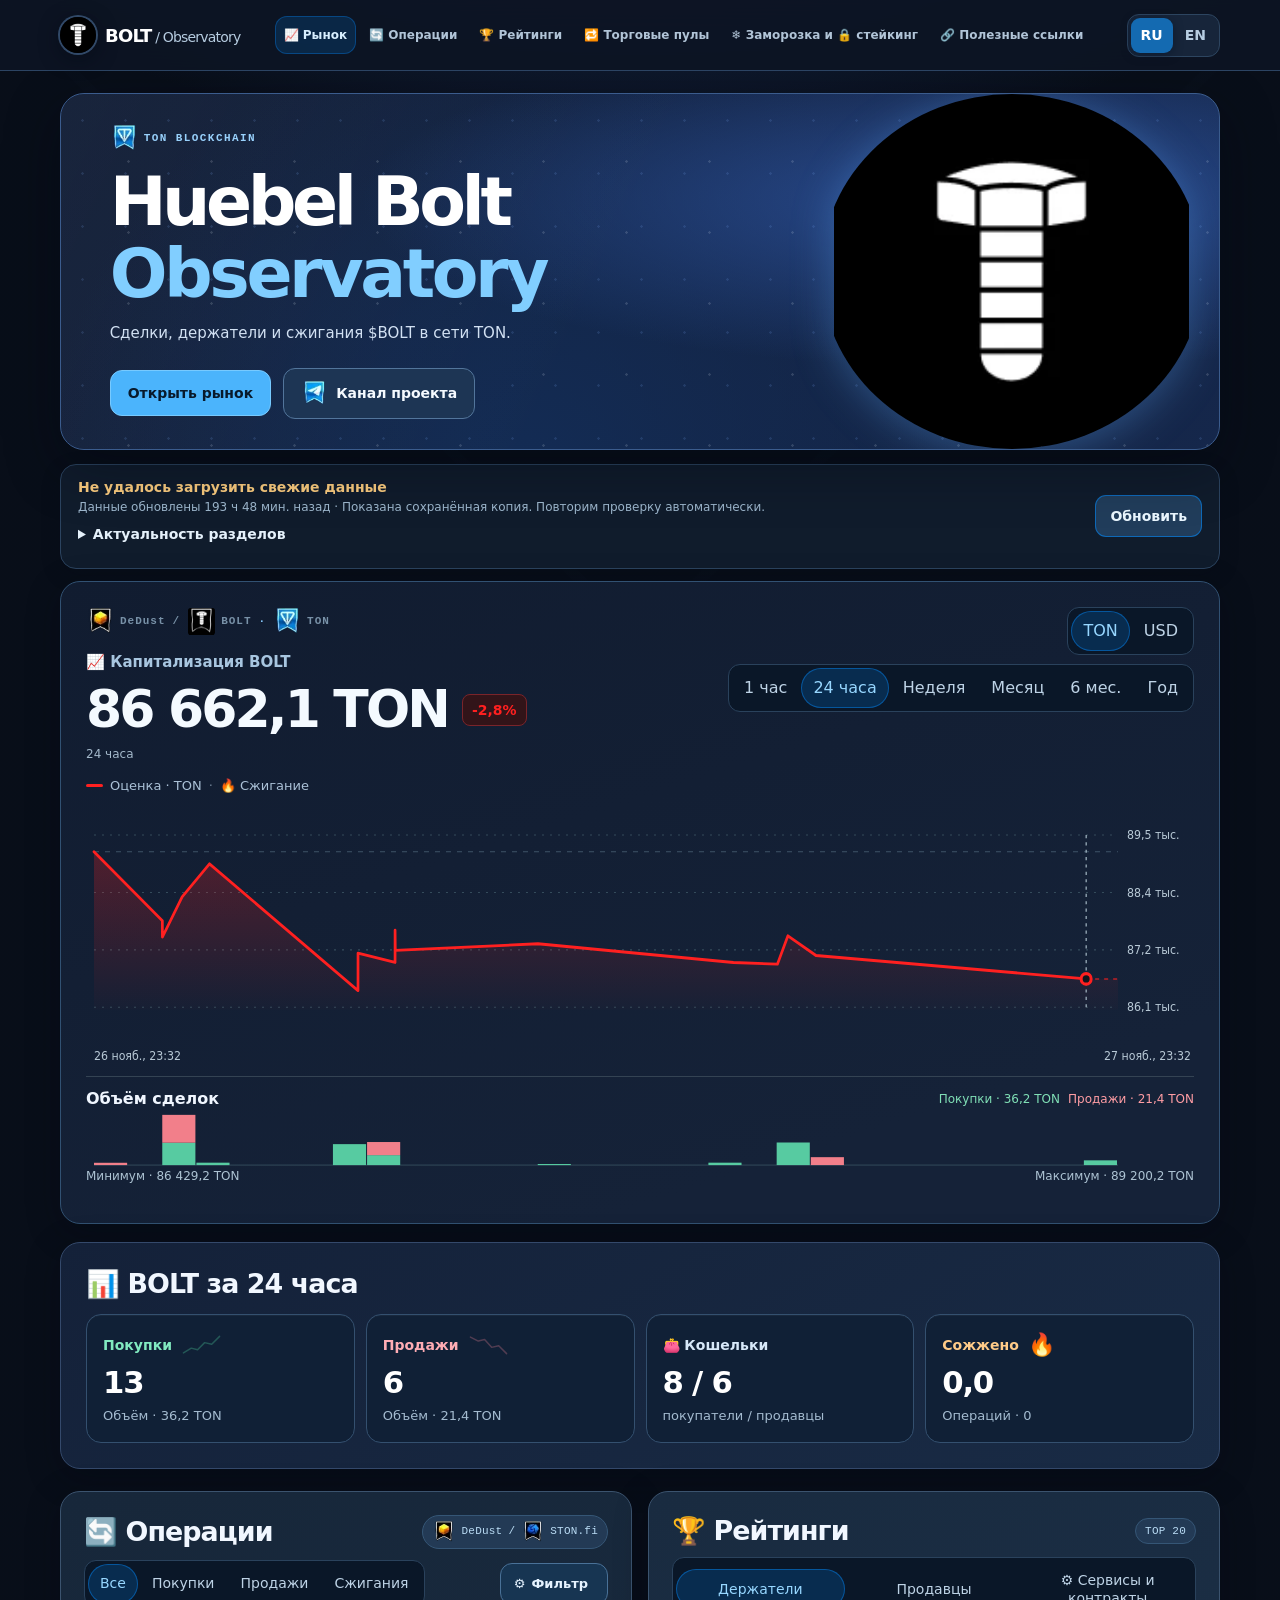
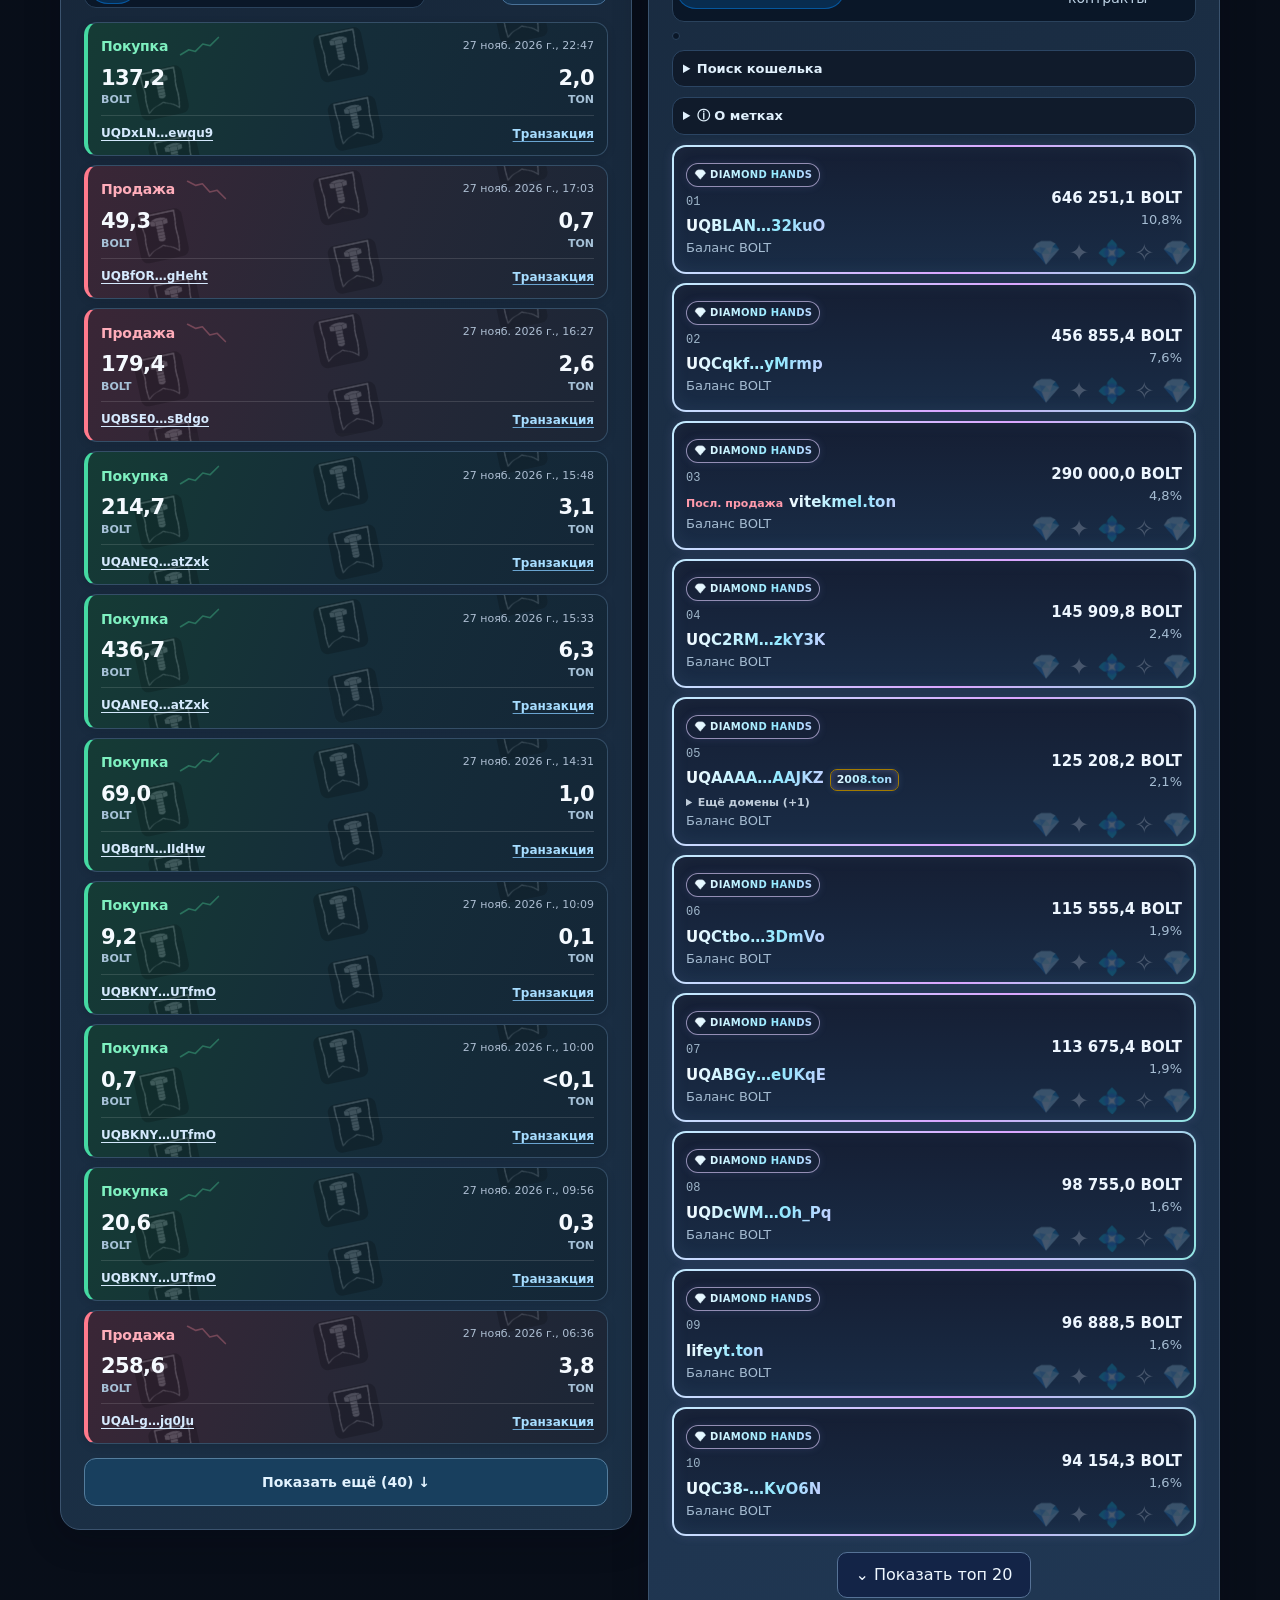
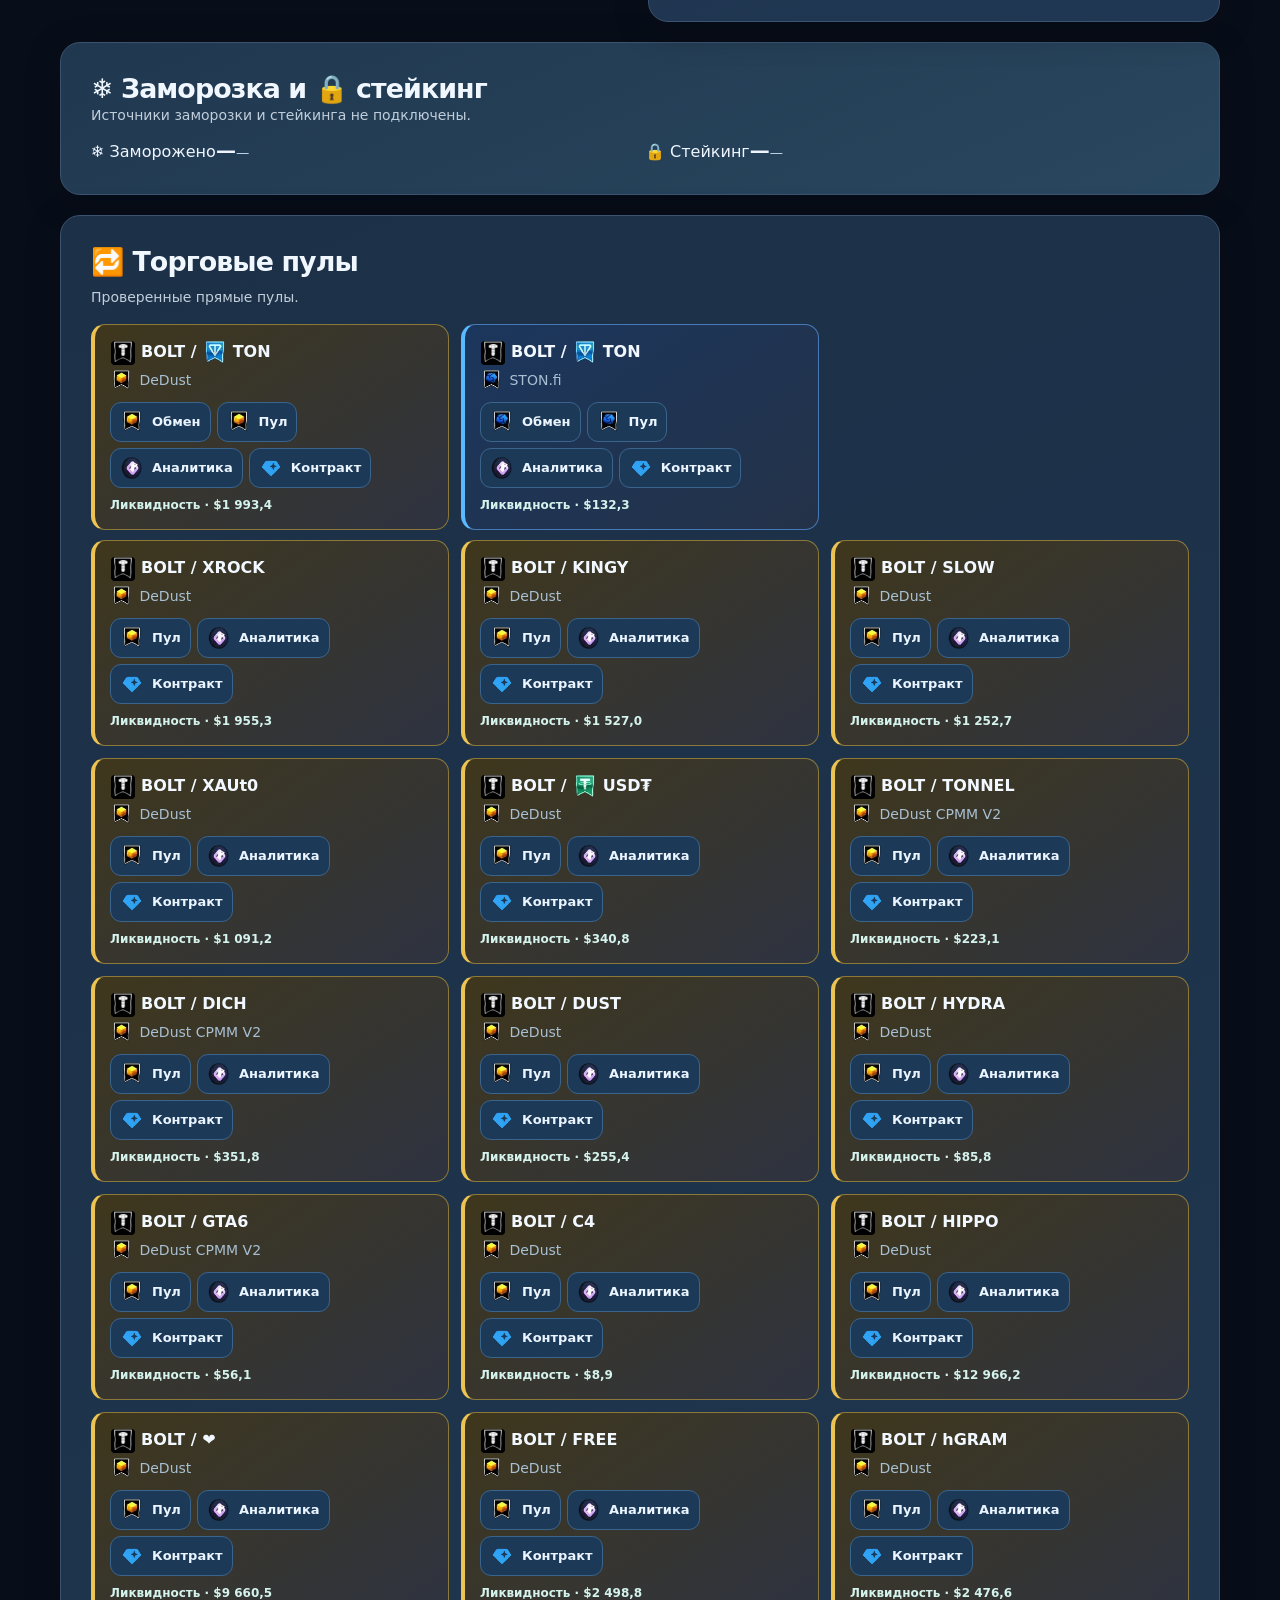
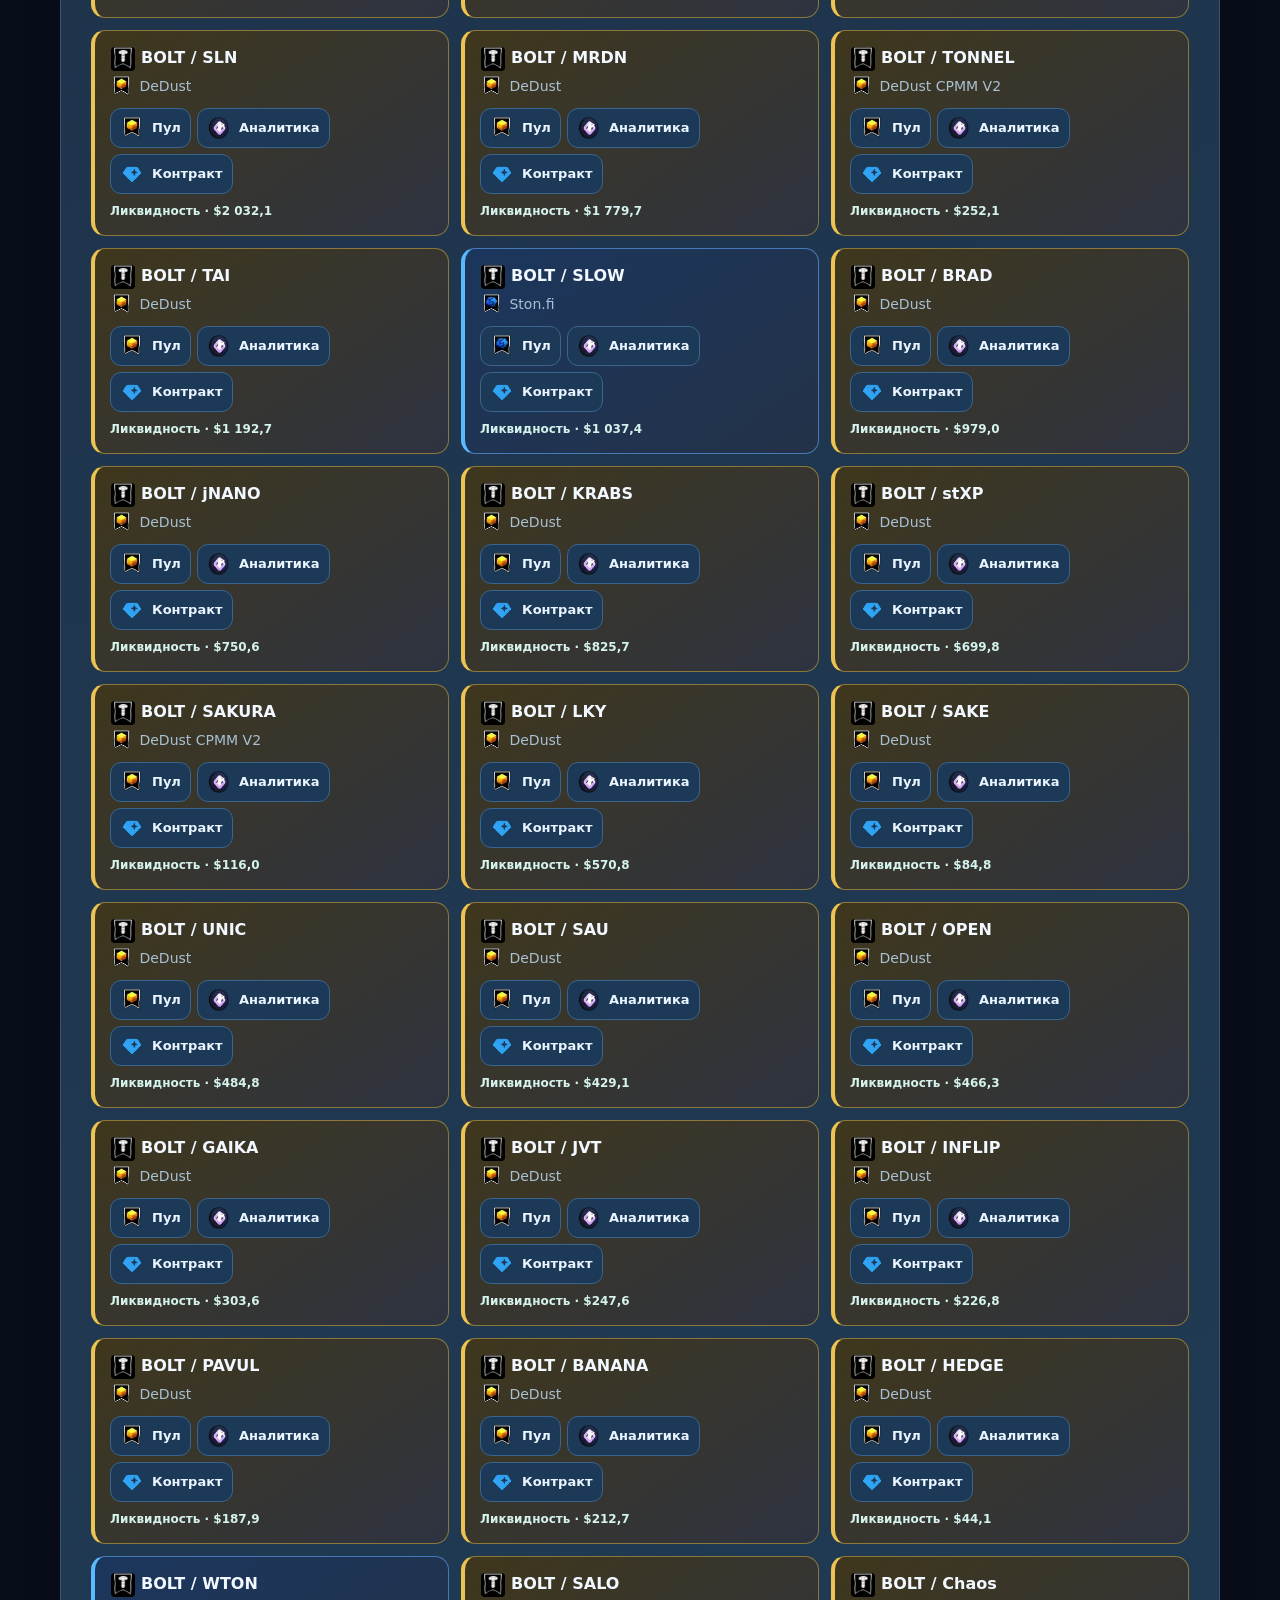
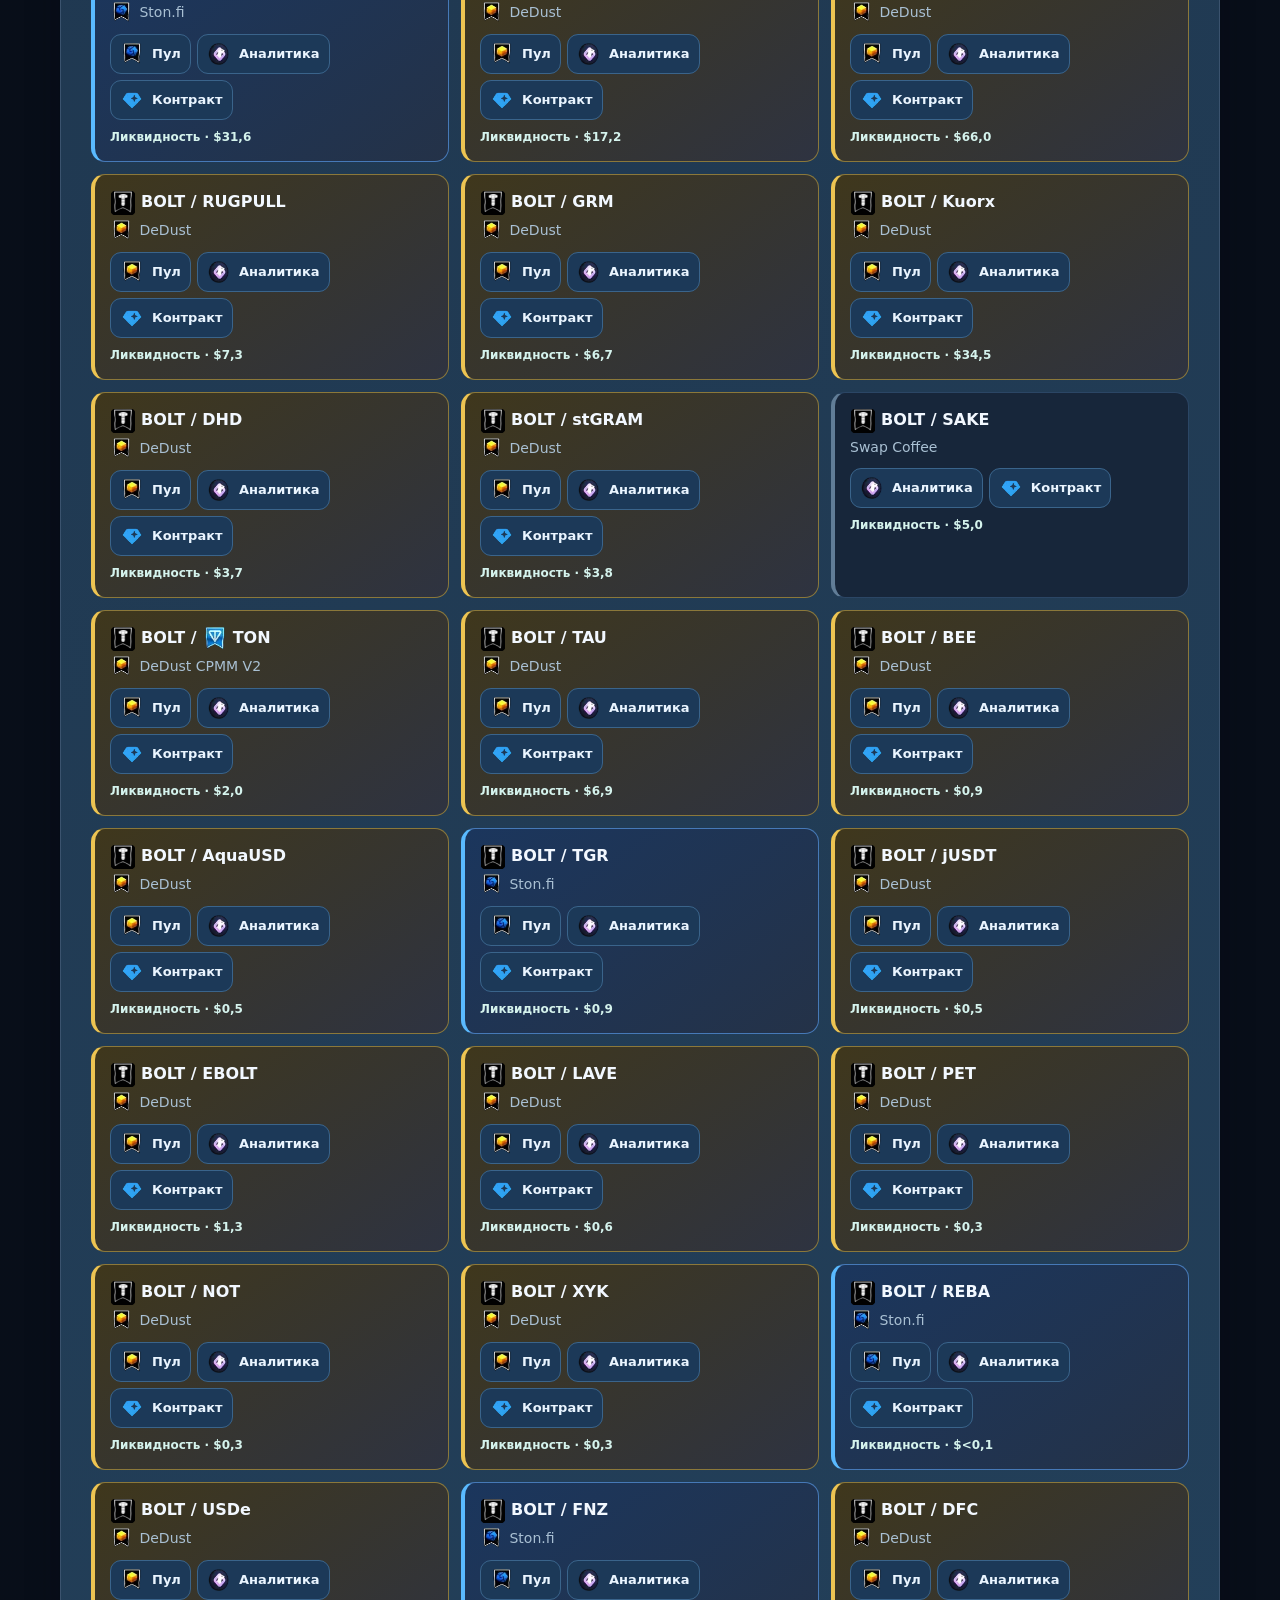
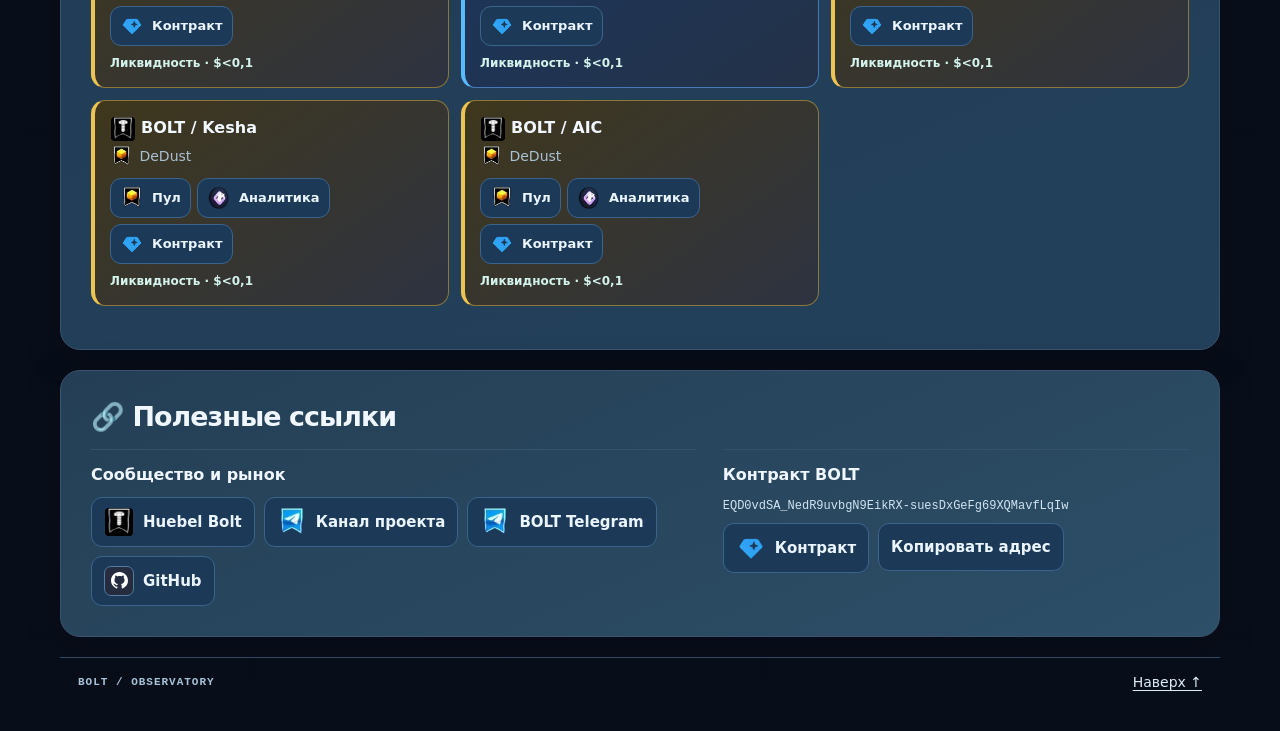
==== index.html @ 1a7ec43d "Refresh BOLT snapshot" ====
<!doctype html>
<html lang="ru"><head>
<meta charset="utf-8"><meta name="viewport" content="width=device-width,initial-scale=1">
<meta name="theme-color" content="#070d21"><meta name="description" content="BOLT Observatory — сделки STON.fi и DeDust, держатели и подтверждённые сжигания BOLT в сети TON.">
<title>Huebel Bolt Observatory</title><style>:root{color-scheme:light;--ink:#101721;--muted:#536372;--paper:#f8fafc;--line:#cbd5df;--blue:#30a1f5;--link:#075d9b;--night:#090b0e;--graphite:#10151c;--green:#1e6b51;--red:#df0000;--orange:#975019;font:16px/1.5 system-ui,-apple-system,BlinkMacSystemFont,"Segoe UI",sans-serif;color:var(--ink);background:var(--night)}
*{box-sizing:border-box}
[hidden]{display:none!important}
html{scroll-behavior:smooth;scroll-padding-top:82px}
body{margin:0;background:var(--night)}
.wrap{width:min(1220px,calc(100% - 64px));margin-inline:auto}
h1,h2,h3,p{margin:0}
a{color:var(--link);text-underline-offset:3px}
a:hover{text-decoration:underline}
button{font:inherit;color:inherit;cursor:pointer}
a:focus-visible,button:focus-visible,summary:focus-visible,#plot svg:focus-visible{outline:3px solid #5692db;outline-offset:2px}
header{position:sticky;top:0;z-index:5;background:#090b0ef5;border-bottom:1px solid #283541;color:#f5f8fc}
.nav,.brand,nav,.langs,.tabs,.smallTabs,.introLinks,.eyebrow,.sectionHeading,.chartCaption,footer,.graphTop{display:flex;align-items:center}
.nav{min-height:65px;gap:20px;justify-content:space-between}
.brand{gap:9px;color:#fff;text-decoration:none}
.brand svg{width:36px;height:36px}
.brand strong{font-size:19px;letter-spacing:-.055em}
.brand span{font-weight:500;color:#c3cbd5}
.brand:hover{text-decoration:none}
nav{gap:5px}
nav a,.langs button{font-size:14px;font-weight:650}
nav a{color:#b4c0ce;padding:9px 11px;text-decoration:none;border-radius:8px}
nav a.on,nav a:hover{color:white;background:#203347;text-decoration:none}
.langs,.tabs,.smallTabs{background:#e5edf4;border-radius:10px;padding:3px;gap:2px;width:fit-content;max-width:100%;flex-wrap:wrap}
.langs button,.tabs button,.smallTabs button{border:none;padding:7px 10px;background:transparent;color:#364c61;border-radius:7px;line-height:1.35}
.langs .on,.tabs .on,.smallTabs .on{background:#114c79;color:white}
.hero{margin:20px 0 16px;position:relative;isolation:isolate;overflow:hidden;display:flex;align-items:center;min-height:192px;border-radius:20px;border:1px solid #293746;background:radial-gradient(ellipse at 88% 70%,#153650 0%,transparent 53%),#0b0d10;color:#fff}
.herotext{position:relative;z-index:1;padding:27px clamp(20px,3vw,44px);max-width:66%}
.eyebrow,.tag,footer>span{font-family:ui-monospace,Consolas,monospace;font-size:11px;font-weight:650;letter-spacing:.09em}
.eyebrow{gap:8px}
.eyebrow i{width:7px;height:7px;background:#468ec6;border-radius:50%}
.hero .eyebrow{color:#b9c9d9}
.hero .eyebrow i{background:var(--blue)}
h1{font-size:clamp(38px,4.6vw,68px);letter-spacing:-.07em;line-height:1.05;margin:7px 0 8px}
h1 em{font-family:Georgia,"Times New Roman",serif;font-weight:normal;letter-spacing:-.055em;color:#a1d6ff}
.hero p{color:#c9d5e1;font-size:15px}
.heroArt{position:absolute;inset:0 0 0 auto;width:41%;display:grid;align-items:center;pointer-events:none}
.heroArt svg{width:100%;height:100%;max-height:250px}
.introLinks{margin-top:17px;gap:10px}
.introLinks a,.more{border:1px solid #9daebf;border-radius:8px;padding:7px 12px;text-decoration:none;font-weight:650;font-size:14px}
.introLinks a{color:#f0f6ff;border-color:#536779}
.introLinks a:first-child{color:#081624;background:var(--blue);border-color:var(--blue)}
.introLinks a:hover,.more:hover{box-shadow:inset 0 0 0 1px currentColor}
.panel{background:var(--paper);border:1px solid var(--line);border-radius:17px;padding:clamp(16px,2vw,25px);min-width:0}
.graphTop,.sectionHeading,footer{justify-content:space-between;gap:12px}
.graphTop{align-items:flex-start}
.graph .eyebrow{color:#b6c8d9}
.graph .eyebrow span{color:#7891a7}
.graph h2{font-weight:550;color:var(--muted);font-size:16px;margin-top:12px}
.price{font-size:clamp(27px,3.2vw,44px);line-height:1.12;letter-spacing:-.05em;font-variant-numeric:tabular-nums;font-weight:730}
.chartCaption{font-size:13px;color:var(--muted);gap:7px;margin-top:13px}
.lineKey{width:17px;height:3px;border-radius:3px;background:var(--blue)}
.sep{color:#6f8196}
#plot{margin:6px 0;min-height:183px}
#plot svg{width:100%;height:183px;display:block;touch-action:pan-y}
#plot text{font:11px system-ui,sans-serif;fill:#b6c6d6}
.marker{cursor:pointer}
.marker:focus{outline:2px solid var(--orange)}
#readout{font-size:14px;font-variant-numeric:tabular-nums;min-height:24px;color:var(--ink)}
.note,.description,.resources p{font-size:14px;color:var(--muted);overflow-wrap:anywhere}
.note{font-size:12px}
.description{margin:8px 0}
.summary{margin:18px 0 22px}
.summary h2,.panel h2:not(.graph h2){font-size:clamp(20px,2.1vw,27px);letter-spacing:-.045em;line-height:1.2}
.summary .sectionHeading{margin-bottom:9px}
.tag{color:#3e5061;background:#e2ebf4;border-radius:20px;padding:4px 9px;white-space:nowrap;font-weight:500;letter-spacing:.02em}
#stats{display:grid;grid-template-columns:repeat(4,minmax(0,1fr));gap:10px}
.stat{background:var(--paper);border:1px solid var(--line);border-radius:13px;padding:13px 15px;min-width:0}
.stat b,.stat small,.stat span{display:block}
.stat b{font-size:clamp(20px,2.1vw,31px);line-height:1.3;font-variant-numeric:tabular-nums;overflow-wrap:anywhere;letter-spacing:-.04em}
.stat small{font-size:13px;color:var(--muted)}
.stat span{font-size:14px;font-weight:670}
.buy{color:var(--green)}
.sell{color:var(--red)}
.burn{color:var(--orange)}
.columns{display:grid;grid-template-columns:1fr 1fr;gap:16px;align-items:start}
.columns .tabs{margin:10px 0}
.columns .tabs button,.smallTabs button{font-size:14px}
.smallTabs:not(:empty){margin-bottom:8px}
#feedNote,#rankNote{margin-bottom:8px}
.row{display:grid;grid-template-columns:minmax(0,1fr) auto;gap:10px;border-top:1px solid #dce3eb;padding:10px 0;align-items:center}
.row>div{min-width:0}
.row>div:last-child{text-align:right}
.row b,.row small{display:block;font-variant-numeric:tabular-nums}
.row small{color:var(--muted);font-size:13px}
.row a{overflow-wrap:anywhere}
.row b{font-size:15px;line-height:1.45}
.row .badge{display:inline-block;padding:1px 6px;font-size:12px;border-radius:5px;margin-right:6px}
.badge.buy{background:#e0f3e8}
.badge.sell{background:var(--red);color:white}
.badge.burn{background:#ffead4}
.position{color:var(--muted);font:12px ui-monospace,monospace;margin-right:8px}
.empty{padding:16px 0;color:var(--muted)}
.more{background:#eaf1f7;color:#144b72}
.more[hidden]{display:none}
#more{margin-top:8px;width:100%}
.resources{margin:20px 0}
.resourcesGrid{display:grid;grid-template-columns:1.15fr 1.2fr 1fr;gap:24px;margin-top:16px}
.resources h3{font-size:16px;margin-bottom:6px}
.resourceList{display:flex;gap:8px 13px;flex-wrap:wrap}
.resourceList,.contract{margin-top:8px;font-size:14px}
.contract{display:block;overflow-wrap:anywhere;font-family:ui-monospace,monospace;margin-bottom:10px}
.resourcesGrid article{min-width:0}
summary{cursor:pointer;font-weight:600}
footer{padding:16px 0 25px}
footer a{font-size:14px}
@media(max-width:800px){.wrap{width:calc(100% - 28px)}
.nav{display:grid;grid-template-columns:1fr auto;gap:0;padding-top:6px}
.langs{grid-column:2;grid-row:1}
.brand{grid-column:1;grid-row:1}
nav{grid-column:1/-1;justify-content:space-between;gap:0}
nav a{padding:7px 5px;font-size:13px}
html{scroll-padding-top:98px}
.columns{grid-template-columns:1fr}
.heroArt{width:35%;opacity:.82}
.herotext{max-width:73%;padding:19px}
.hero{min-height:180px}
.graphTop{flex-wrap:wrap}
.resourcesGrid{grid-template-columns:1fr 1fr}

#stats{grid-template-columns:repeat(2,minmax(0,1fr))}}
@media(max-width:500px){.wrap{width:calc(100% - 20px)}
.hero{margin-top:10px}
.herotext{max-width:100%;padding:16px}
.heroArt{width:35%;inset:auto 0 0 auto;height:78px}
.hero p{max-width:96%;font-size:14px}
.introLinks{max-width:76%;gap:6px;flex-wrap:wrap}
.introLinks a{font-size:13px;padding:6px 8px}
.graphTop{gap:10px}
.tabs button{padding:6px 8px}
.stat{padding:10px}
.stat small{font-size:12px}
.row{gap:3px}
.row b{font-size:14px}
.row small{font-size:12px}
.resourcesGrid{grid-template-columns:1fr;gap:15px}
.resourcesGrid article+article{border-top:1px solid var(--line);padding-top:12px}}
@media(prefers-reduced-motion:reduce){html{scroll-behavior:auto}}

.walletLegend{font-size:13px;color:var(--muted);margin:4px 0}
.walletIdentity{display:inline-flex;align-items:baseline;flex-wrap:wrap;gap:2px 6px;max-width:100%;vertical-align:baseline}
.row .walletAddress{font-weight:700;text-decoration:underline;text-decoration-thickness:1px;text-underline-offset:3px}
.row .walletAddress.buy,.walletRole.buy{color:#126042}
.row .walletAddress.sell,.walletRole.sell{color:#df0000}
.row .walletAddress.burn,.walletRole.burn{color:#874305}
.row .walletAddress.neutral{color:#51615c}
.walletRole{font-size:11px;font-weight:600}
:is(.row,.walletResult) .domainBadge{font:600 11px/1.4 system-ui,sans-serif;letter-spacing:0;padding:2px 6px;border-radius:5px;overflow-wrap:anywhere;max-width:100%;display:inline-block}
.domainBadge.digits{color:#482e00;background:linear-gradient(110deg,#ffcc00 12%,#ffe173 34%,#fff9c0 46%,#ffd700 57%,#efb000 84%);background-size:220% 100%;border:1px solid #a37b00;animation:projectGold 4s ease-in-out infinite alternate}
details.domainDetails{display:inline-block;border:0;padding:0;font-size:12px;font-weight:500;width:100%}
details.domainDetails summary{color:var(--muted);font-size:11px}
#rank .position{vertical-align:top}
.onlyBadges{display:flex;align-items:center;gap:7px;font-size:13px;font-weight:600;margin:4px 0 7px;cursor:pointer}
.onlyBadges input{width:16px;height:16px;accent-color:var(--link)}


@keyframes projectGold{from{background-position:0% 50%}
to{background-position:100% 50%}}
@media(prefers-reduced-motion:reduce){.domainBadge.digits{animation:none}}
footer>span{color:#f5f8ff}
footer a{color:#dcebf8}
.price{overflow-wrap:break-word}

/* Make the chart and header dark; financial rows retain their semantic colours. */
.langs,.graph .tabs{background:#202a35}
.langs button,.graph .tabs button{color:#c3cfdb}
.langs .on,.graph .tabs .on{background:var(--blue);color:#071421}
.graph{--ink:#f5f8fc;--muted:#b2c0cd;color:var(--ink);background:var(--graphite);border-color:#283747}
.graph #readout a{color:#86caff}
.graph #plot svg{height:205px}
.brand:hover,.introLinks a:hover{color:#fff}
.introLinks a:first-child:hover{color:#081624}

.wrap{width:min(1180px,calc(100% - 88px))}
.hero{background:linear-gradient(165deg,#080a0d 22%,#10151c 100%)}
.graph,.summary{background:linear-gradient(180deg,#10151c,#152332);border:1px solid #374b5b}
.summary{background:linear-gradient(180deg,#152332,#172b3c);padding:clamp(16px,2vw,25px);border-radius:17px;color:#f4f8ff}
.summary .sectionHeading{margin-bottom:14px}
.stat{background:linear-gradient(145deg,#131d28,#1e3041);border:1px solid #3d5363}
.stat small{color:#b9c8d5}
.stat span.buy,.stat span.sell,.stat span.burn{display:inline-block;border-radius:5px;background:linear-gradient(120deg,#d8e5eb,#c1d4df);padding:1px 6px}
.columns .panel,.resources{--ink:#f3f7fc;--muted:#c1cedb;--link:#a6daff;--line:#435a6a;color:var(--ink);border-color:#3b5264}
.columns .panel{background:linear-gradient(180deg,#172b3c,#1a3b51)}
.columns .tabs,.columns .smallTabs{background:#0e1c29}
.columns .tabs button,.columns .smallTabs button{color:#cbd9e7}
.columns .tabs .on,.columns .smallTabs .on{background:#265a7d;color:#fff}
.row{border-color:#435666}
.position{color:#c1cedb}
.tag{background:#233f54;color:#d1e6f6}
.row .walletIdentity{background:linear-gradient(125deg,#d8e5eb,#c1d4df);border-radius:7px;padding:3px 6px}
.domainDetails summary{color:#354d62!important}
.domainDetails span{color:#223847}
#more,.resourceList>a,.resourceList>button{color:#f3f8ff;background:#15496b;border:1px solid #6289a3}
.resources{background:linear-gradient(180deg,#1a3b51,#20475e);padding:clamp(18px,2.5vw,30px)}
.resourcesGrid{grid-template-columns:1.3fr 1fr;gap:clamp(14px,2vw,26px)}
.resourcesGrid article{border-top:1px solid #7190a3;padding-top:13px}
.resources h3{margin-bottom:10px}
.resourceList{display:grid;grid-template-columns:1fr;gap:7px}
.resourceList>a,.resourceList>button{display:flex;align-items:center;justify-content:space-between;gap:6px;min-height:42px;padding:8px 12px;border-radius:7px;text-align:left;font:650 14px/1.35 system-ui,sans-serif;text-decoration:none;cursor:pointer}
.resourceList>a:hover,.resourceList>button:hover,#more:hover{background:#1b5c82;border-color:#aedfff}
.resources .contract{color:#d1e4f2;margin:6px 0;word-break:break-all}
footer{background:#090c10;border-top:1px solid #405362;padding:14px 18px;margin-bottom:14px;border-radius:8px}
@media(min-width:1000px){.resourcesGrid article:first-child .resourceList{grid-template-columns:repeat(2,minmax(0,1fr))}}
@media(max-width:800px){.wrap{width:calc(100% - 34px)}.resourcesGrid{grid-template-columns:1fr 1fr}}
@media(max-width:500px){.wrap{width:calc(100% - 22px)}.resourcesGrid{grid-template-columns:1fr}.resourcesGrid article+article{border-color:#7190a3}}

/* Draw external-link arrows without relying on a font glyph. */
.resourceList>a::after,.introLinks a[href^="https:"]::after,.row a:not(.walletAddress)::after{content:"";display:inline-block;width:8px;height:8px;flex-shrink:0;margin-left:6px;border-top:1.5px solid currentColor;border-right:1.5px solid currentColor;background:linear-gradient(135deg,transparent 43%,currentColor 46%,currentColor 54%,transparent 57%);vertical-align:1px}

.syncBar{display:flex;align-items:center;justify-content:space-between;gap:14px;margin:0 0 12px;padding:12px 18px;background:#101b27;border:1px solid #374b5b;border-radius:12px;color:#e5f1fb}
.syncBar>div{min-width:0}.syncBar p{font-size:14px;font-weight:650}.syncBar small{display:block;color:#b9c8d5;font-size:12px;overflow-wrap:anywhere}.syncBar .syncWarning{color:#ffcf80}
#refreshData{flex-shrink:0;min-height:42px;padding:8px 14px;border:1px solid #6289a3;border-radius:7px;background:#15496b;color:#f3f8ff;font-weight:650;font-size:14px}#refreshData:hover{background:#1b5c82}#refreshData:disabled{opacity:.65;cursor:wait}
@media(max-width:400px){.syncBar{align-items:flex-start;flex-wrap:wrap;padding:12px 14px}.syncBar>div{flex:1 1 175px}}

/* Market cap: native-currency valuation, with an explicit estimation note. */
.graph .price{font-size:clamp(32px,4.2vw,52px);letter-spacing:-.055em;line-height:1.15}
.graph h2{font-size:15px;margin-top:12px;margin-bottom:7px}
.capHeadline{display:flex;align-items:center;gap:14px;flex-wrap:wrap}
.capChange{font:700 14px/1.3 system-ui,sans-serif;padding:6px 9px;border-radius:8px;font-variant-numeric:tabular-nums;white-space:nowrap}
.capChange:empty{display:none}.capPositive{color:#54edb6;background:#133c32;border:1px solid #24634e}.capNegative{color:#ff2020;background:#321419;border:1px solid #7a242a}
#capPeriod{margin-top:5px;color:#a4b9cb}.graph #plot{min-height:250px;margin:18px 0 8px}.graph #plot svg{height:250px}
.graph #plot text{font:11px system-ui,sans-serif;fill:#b8c9d6}
.capRange{display:flex;justify-content:space-between;gap:8px;flex-wrap:wrap;color:#adc3d3;font-size:12px;font-variant-numeric:tabular-nums;margin:0 0 13px}
.graph #readout{background:#0b1723;border:1px solid #2b4354;padding:10px 12px;border-radius:9px;min-height:43px;font-size:13px;margin-bottom:9px}
.capMethod{font-size:11px;line-height:1.5;color:#9db3c4;border-top:1px solid #2b4354;padding-top:10px;margin-top:10px;max-width:850px}
.graph .chartCaption .lineKey{background:var(--chart-colour,#38dda0)}
@media(max-width:500px){.graph .price{font-size:34px}.capHeadline{gap:8px}.graph .graphTop{gap:15px}.graph .tabs{width:100%;justify-content:space-between}.graph .tabs button{padding:8px 6px;font-size:12px}.graph #plot svg{height:240px}.graph #plot{min-height:240px}.graph #readout{font-size:12px}.capMethod{font-size:11px}}
@media(max-width:360px){.graph .tabs{display:grid;grid-template-columns:repeat(3,minmax(0,1fr));gap:3px}.graph .tabs button{width:100%}}

:root{--blue:#75ccff;--project-art:url("[data-uri]");--night:#070d21}
body{background:radial-gradient(ellipse at 78% 0%,#24347b 0%,#111c49 28%,transparent 55%),#070d21}
header{background:#0a1129f5;border-color:#324576}
.brandMark{width:36px;height:36px;border-radius:50%;background:var(--project-art) center/cover}
.hero{min-height:268px;border-color:#435b9c;background:radial-gradient(ellipse at 78% 50%,#2b4696 0%,#182860 34%,transparent 68%),linear-gradient(112deg,#0d1639,#111c49)}
.hero::before{content:"";position:absolute;inset:0;background-image:radial-gradient(circle,#7eaeff 1px,transparent 1.5px),radial-gradient(circle,#eff7ff 1px,transparent 1.5px);background-size:43px 53px,83px 71px;background-position:0 0,26px 32px;opacity:.24;pointer-events:none}
.heroArt{width:40%;height:100%;background:var(--project-art) center / auto 88% no-repeat;filter:drop-shadow(0 0 20px #60b5ff60);border-radius:50%}
.hero h1 em{color:#89ceff}
.graph{background:linear-gradient(180deg,#101936,#151f43);border-color:#394b80}
.summary{background:linear-gradient(180deg,#182649,#202d55);border-color:#435480}
.columns .panel{background:linear-gradient(180deg,#192847,#1e3659)}
.resources{background:linear-gradient(180deg,#192b4b,#1b345a)}
.graphControls{display:grid;gap:10px;justify-items:end;min-width:0}
.row.trade-buy{border-left:3px solid #4cce9f;padding-left:8px;background:#14564832}
.row.trade-sell{border-left:3px solid #fb6b76;padding-left:8px;background:#7c223532}
.row.trade-burn{border-left:3px solid #e7ae57;padding-left:8px}
@media(max-width:800px){.graphControls{justify-items:start}}
@media(max-width:590px){
 .hero{min-height:210px}.heroArt{width:32%;height:auto;inset:12px 12px auto auto;aspect-ratio:1;opacity:1;background-size:contain}
 .herotext{max-width:76%}.hero h1{font-size:clamp(32px,7.5vw,47px)}.hero h1 em{display:block}
 .hero p{max-width:100%}.introLinks{max-width:100%}.graphControls{width:100%}.graph #currency{display:flex;width:auto}
}

#activity,#wallets,#pools{background:#141b27;border-color:#303a4a}
#activity .row,#wallets .row{background:transparent;border-color:#303a4a;border-left:0;padding-left:0}
#activity .row .walletIdentity,#wallets .row .walletIdentity{background:none;padding:0;column-gap:6px;row-gap:4px}
.columns .walletIdentity .walletAddress{background:none;padding:0}
.columns .row .walletAddress{color:#d6e2f0}
.columns .walletRole.buy,.columns .badge.buy{color:#85e6bc;background:none}
.columns .walletRole.sell,.columns .badge.sell{color:#ff9a9f;background:none}
.columns .walletRole.burn,.columns .badge.burn{color:#f1bd7d;background:none}
.columns .domainDetails summary,.columns .domainDetails span{color:#becbd9!important}
.columns :is(.row,.walletResult) .projectBadges{display:flex;flex-wrap:wrap;gap:5px;width:100%;align-items:center}
.columns :is(.row,.walletResult) .projectBadge{--badge-edge:#53627b;display:inline-flex;align-items:center;gap:4px;padding:2px 6px;border:1px solid var(--badge-edge);border-radius:6px;background:#202939;text-decoration:none;color:#eaf1fb;font:650 11px/1.35 system-ui,sans-serif;min-height:26px;max-width:100%}
.columns :is(.row,.walletResult) .projectBadge:hover{text-decoration:underline}
.columns :is(.row,.walletResult) .projectBadge::after{display:none}
.projectBadge img{display:block;width:18px;height:18px;object-fit:contain;border-radius:3px}
.columns :is(.row,.walletResult) .projectBadge.staking{padding-inline:4px;--badge-edge:#6c93cb}
.columns :is(.row,.walletResult) .projectBadge.vnuk{--badge-edge:#8f606f;color:#ffc8d4}
.columns :is(.row,.walletResult) .projectBadge.author{border-color:transparent;background:linear-gradient(#202939,#202939) padding-box,linear-gradient(105deg,#508eff,#dce5ee,#508eff) border-box;background-size:100% 100%,200% 100%;animation:projectBadgeGlow 5s ease-in-out infinite alternate}
.columns :is(.row,.walletResult) .projectBadge.joystick{--badge-edge:#9164ac}
.columns :is(.row,.walletResult) .projectBadge.phoenix{--badge-edge:#a86a36}
.projectBadge.joystick span,.projectBadge.phoenix span{background:linear-gradient(90deg,var(--badge-color),#ffe182,var(--badge-color));background-size:210% 100%;background-clip:text;color:transparent;animation:projectBadgeGlow 5s ease-in-out infinite alternate}
.projectBadge.joystick{--badge-color:#e3a6ff}
.projectBadge.phoenix{--badge-color:#ff9862}
@keyframes projectBadgeGlow{to{background-position:100% 0}}
@media(prefers-reduced-motion:reduce){.columns :is(.row,.walletResult) .projectBadge.author,.projectBadge.joystick span,.projectBadge.phoenix span{animation:none}}
#pools [lang="en"],html[lang="en"] #pools [lang="ru"]{display:none}
html[lang="en"] #pools [lang="en"]{display:inline}
#pools .poolIntro{margin:8px 0 16px}
#pools .poolGrid{display:grid;grid-template-columns:repeat(3,minmax(0,1fr));gap:10px}
#pools .poolCard{min-width:0;background:#1c2636;border:1px solid #39475b;border-radius:10px;padding:12px}
#pools .poolCard h3{margin:0 0 3px}
#pools .poolCard p{margin:0}
#pools .poolActions{display:flex;flex-wrap:wrap;gap:6px;margin-top:10px}
#pools .poolActions a{display:inline-flex;align-items:center;min-height:38px;padding:5px 9px;color:#edf5ff;background:#22344c;border:1px solid #586d88;border-radius:7px;font-size:13px;font-weight:650;text-decoration:none}
#pools .poolActions a:hover{background:#304963;text-decoration:underline}
#pools .poolRoute,#pools .poolTiny{margin-top:16px;padding-top:13px;border-top:1px solid #39475b}
#pools #discoveredPools{margin-top:10px}
#pools .poolCard .poolLiquidity{margin-top:8px;font-size:12px;overflow-wrap:anywhere}
#pools .poolCard h3{overflow-wrap:anywhere}
#pools .poolRoute h3{margin:0 0 4px}
#pools .poolRoute .poolCard{margin-top:9px;max-width:440px}
#pools .poolTiny .poolGrid{margin-top:10px}
#pools .poolSources{margin-top:13px;font-size:12px}
@media(max-width:800px){#pools .poolGrid{grid-template-columns:repeat(2,minmax(0,1fr))}}
@media(max-width:500px){#pools .poolGrid{grid-template-columns:minmax(0,1fr)}}

.columns :is(.row,.walletResult) .projectBadge.og{border-color:#a887c2;background:#222033}
.columns :is(.row,.walletResult) .projectBadge.fragmentNumber{--badge-edge:#cc7cdb;background:#78348b;color:#fff;font-weight:800;white-space:nowrap}
.projectBadge.og span{background:linear-gradient(90deg,#cbff69,#f3a5ff,#cbff69);background-size:210% 100%;background-clip:text;color:transparent;animation:projectBadgeGlow 4s ease-in-out infinite alternate;font-weight:800}
.columns :is(.row,.walletResult) .projectBadge.burner{border-color:#966237;padding-inline:4px}
.columns :is(.row,.walletResult) .projectBadge.blueNft{border-color:#3881a9;padding-inline:4px}
.operationRow .opMobile,.operationRow .opToggle{display:none}
#feed .operationRow .opDesktop a{display:inline-block}
@media(prefers-reduced-motion:reduce){.projectBadge.og span{animation:none}}
@media(max-width:640px){
 #feed .operationRow{grid-template-columns:minmax(0,1fr) minmax(0,auto) 28px;align-items:start;column-gap:4px;padding:8px 0}
 #feed .operationRow .opDesktop{display:none}
 #feed .operationRow>div:nth-child(2){align-self:start}
 #feed .operationRow .opMobile:not([hidden]){display:block;grid-column:1/-1;text-align:left;padding:2px 0 4px}
 #feed .operationRow .opToggle{display:grid;place-items:center;width:28px;min-height:32px;padding:0;background:none;border:0;color:#b8d3ec;cursor:pointer}
 .opToggle span{width:7px;height:7px;border-right:2px solid;border-bottom:2px solid;transform:rotate(45deg)}
 .opToggle[aria-expanded="true"] span{transform:rotate(225deg)}
}

body{background:linear-gradient(#070b16bb,#070b16cf),url("[data-uri]") center top/cover fixed,#070b16}
.supplyGrid{display:grid;grid-template-columns:repeat(2,minmax(0,1fr));gap:10px;margin-top:12px}
.supplyGrid a{display:grid;gap:4px;padding:12px;border:1px solid #39475b;border-radius:10px;background:#1c2636;text-decoration:none;min-width:0}
.supplyGrid a:hover{border-color:#7db5e6}
.supplyGrid strong{font-size:clamp(1rem,3vw,1.35rem);color:#eef5ff;overflow-wrap:anywhere}
.supplyGrid small{color:#afbfce}
@media(max-width:440px){.supplyGrid{grid-template-columns:1fr}body{background-attachment:scroll;background-size:auto,auto 1100px}}

.volumeBlock{margin-top:12px;border-top:1px solid #344353;padding-top:10px}
.volumeHeading,.volumeKeys,.tradeSize,.walletSearchForm{display:flex;align-items:center;gap:8px;flex-wrap:wrap}
.volumeHeading{justify-content:space-between}
.volumeKeys,.tradeSize{font-size:12px}
.volumeKeys span:first-child,.rankMove.gained{color:#80e0b6}
.volumeKeys span:last-child,.rankMove.lost{color:#ff9da4}
#tradeVolume svg{display:block;width:100%;height:56px}
.tradeSize{margin:8px 0;color:#bdcbd8}
.tradeSize label{display:inline-flex;align-items:center;gap:6px}
.tradeSize input[type=number],.walletSearchForm input{min-width:0;border:1px solid #53637a;border-radius:7px;background:#161f2b;color:#eaf1fb;padding:6px 8px;font:inherit}
.tradeSize input[type=number]{width:6em}
#rank .position,.walletResult .position{display:inline-flex;align-items:baseline;gap:4px}
.rankMove{font-size:10px;white-space:nowrap}
.walletSearch,.badgeLegend{margin:10px 0;border:1px solid #39475b;border-radius:8px;padding:8px 10px}
.walletSearch summary,.badgeLegend summary{cursor:pointer;color:#d6e2f0;font-size:13px;font-weight:650}
.walletSearchForm{margin-top:9px}
.walletSearchForm input{flex:1 1 145px}
.walletSearchForm button{padding:6px 9px;border:1px solid #52637b;border-radius:7px;background:#243249;color:#eaf1fb;cursor:pointer}
.walletResult{margin-top:9px;overflow-wrap:anywhere}
.walletResult h3,.walletResult h4,.walletResult p{margin:6px 0}
.walletResult ul,.badgeLegend dl{padding-left:0;margin:8px 0 0;font-size:12px}
.walletResult li{margin-left:15px;padding-top:3px}
.badgeLegend dl{display:grid;grid-template-columns:auto 1fr;gap:5px 8px}
.badgeLegend dd{margin:0;color:#bdcbd8}
.columns .projectBadge.arni,.columns .projectBadge.napiwas{border-color:#927fa2}
.columns .projectBadge.arni span,.columns .projectBadge.napiwas .badgeLabel{
 background:linear-gradient(90deg,#70e1dd,#c4b4ff,#ffab94,#ffe39a,#70e1dd);
 background-size:225% 100%;background-clip:text;color:transparent;
 animation:projectBadgeGlow 4.3s ease-in-out infinite alternate
}
.projectBadge .beerIcon{position:relative;display:inline-block;flex:0 0 18px;width:18px;height:18px}
.beerIcon::before,.beerIcon::after{content:"";position:absolute}
.beerIcon::before{left:2px;top:2px;width:10px;height:15px;border:1px solid #ffde99;border-radius:3px 3px 4px 4px;background:linear-gradient(#fff4dc 0 28%,#ffce56 29%,#e4932c 83%,#b36121)}
.beerIcon::after{left:12px;top:6px;width:5px;height:8px;border:2px solid #ffde99;border-left:0;border-radius:0 4px 4px 0}
@media(prefers-reduced-motion:reduce){.columns .projectBadge.arni span,.columns .projectBadge.napiwas .badgeLabel{animation:none}}

.projectBadges .domainDetails{width:auto;max-width:100%;overflow-wrap:anywhere}

/* BOLT / Telegram-inspired Observatory — design layer v1.
   No remote fonts, frameworks, images or runtime dependencies.
   Loaded AFTER the existing stylesheet. Keeps data/JS functionality intact. */
:root{
  color-scheme:dark;
  --tg-bg:#090e18;--tg-surface:#121b2a;--tg-surface2:#192639;
  --tg-elevated:#20344b;--tg-line:#2a405a;--tg-blue:#55b9ff;
  --tg-blue-strong:#258fea;--tg-text:#f0f6ff;--tg-muted:#a6bdd2;
  --tg-green:#51dcaa;--tg-red:#ff8696;--tg-gold:#f3c66f;
  --night:var(--tg-bg);--paper:var(--tg-surface);--ink:var(--tg-text);
  --muted:var(--tg-muted);--line:var(--tg-line);--blue:var(--tg-blue);
  --link:#91d8ff;--green:var(--tg-green);--red:var(--tg-red);
  font-family:system-ui,-apple-system,BlinkMacSystemFont,"Segoe UI",sans-serif;
  font-optical-sizing:auto;
}
html{scroll-padding-top:100px}
body{
  color:var(--tg-text);
  background:radial-gradient(ellipse 80% 420px at 50% -150px,#1b315e 0%,transparent 72%),
    linear-gradient(#080e19e8,#080e19f1),url("[data-uri]") center top/cover fixed,#090e18;
}
.wrap{width:min(1160px,calc(100% - 40px))}
a{color:var(--link)}
button,input{font-family:inherit}
a,button,summary{-webkit-tap-highlight-color:transparent}
button:not(:disabled),a,summary{transition:background-color .18s ease,border-color .18s ease,color .18s ease,transform .18s ease}
button:active:not(:disabled),.introLinks a:active,.resourceList>a:active,#pools .poolActions a:active{transform:scale(.98)}
a:focus-visible,button:focus-visible,summary:focus-visible,input:focus-visible{outline:2px solid var(--tg-blue);outline-offset:3px}
header{background:#0d1524f0;border-bottom:1px solid #2c4463;backdrop-filter:blur(22px);-webkit-backdrop-filter:blur(22px)}
.nav{min-height:70px;gap:18px}
.brandMark{box-shadow:0 0 0 2px #314968,0 5px 20px #050a14a8}
.brand strong{font-size:18px;letter-spacing:-.045em}
.brand span{color:#b6cce0;font-size:14px}
nav{gap:5px}
nav a{padding:10px 13px;color:#b1c4d7;border-radius:12px;font-weight:600}
nav a.on,nav a:hover{background:#1e3958;color:#f4faff}
.langs{background:#17253a;padding:3px;border:1px solid #2d4560;border-radius:12px}
.langs button{border-radius:9px;min-width:39px;min-height:35px;color:#b6cde2}
.langs button.on{background:#288fd9;color:#fff;box-shadow:0 2px 10px #0613268c}
main.wrap{padding-bottom:10px}
.hero{margin:22px 0 14px;min-height:275px;border:1px solid #3b5c8d;border-radius:24px;
  background:radial-gradient(ellipse at 81% 30%,#294c91 0%,transparent 48%),
  radial-gradient(circle at 40% 110%,#132c55,transparent 60%),
  linear-gradient(125deg,#111d35,#15274b);
  box-shadow:0 18px 54px #02071164;isolation:isolate}
.hero::before{opacity:.14}
.hero::after{content:"";position:absolute;inset:0;pointer-events:none;
  background:linear-gradient(115deg,#ffffff08,transparent 50%);border-radius:inherit}
.herotext{padding:clamp(23px,3.5vw,45px);max-width:68%}
.hero .eyebrow{color:#98d1fc;letter-spacing:.13em}
.hero .eyebrow i{box-shadow:0 0 0 5px #269de421}
.hero h1{margin:13px 0 12px;font-size:clamp(39px,5.5vw,68px);line-height:1.03;letter-spacing:-.065em}
.hero h1 em{font-style:normal;font-weight:550;font-family:inherit;letter-spacing:-.05em;color:#81ceff}
.hero p{color:#d2e1f3;font-size:15px;max-width:510px;line-height:1.65}
.heroArt{background-size:auto 83%;filter:drop-shadow(0 6px 28px #67acff40)}
.introLinks{gap:10px;margin-top:21px}
.introLinks a{display:inline-flex;align-items:center;justify-content:center;
  min-height:42px;padding:9px 17px;border-radius:12px;font-size:14px;
  background:#1d3554;border:1px solid #52759b;color:#f5faff}
.introLinks a:first-child{background:#4bb4fc;color:#081a2c;border-color:#77caff}
.introLinks a:hover{background:#2c5277;text-decoration:none;transform:translateY(-2px)}
.introLinks a:first-child:hover{background:#83d0ff;color:#071b2c}
.syncBar{background:#101c2c;border-color:#2b435f;border-radius:16px;
  padding:12px 17px;box-shadow:0 6px 20px #050b152b}
.syncBar p{color:#e3f5ff}
.syncBar small{color:#9eb8ce}
#refreshData{border-radius:11px;background:#213d5b;border-color:#476d92;color:#eaf7ff}
#refreshData:hover{background:#2f5a81}
.panel,.graph,.summary,.columns .panel,.resources,#pools,#activity,#wallets{
  border:1px solid var(--tg-line);border-radius:20px;
  background:linear-gradient(155deg,#151f30 0%,#111927 100%);
  box-shadow:0 8px 34px #03091145;color:var(--tg-text)}
.graph{background:linear-gradient(160deg,#172640 0%,#101a2d 76%);border-color:#315172}
.graph .eyebrow{color:#86caff}
.graph h2{color:#a8c6e0;margin-top:15px}
.graph .price{color:#f4faff;letter-spacing:-.055em}
.graph .chartCaption{color:#abc1d7}
.graph #readout{border-color:#314964;background:#0e192a}
.graph .capMethod{border-color:#2b4056;color:#98aec2}
.graph #plot{border-radius:15px;overflow:hidden}
.graphControls{gap:9px}
.graph .tabs,.columns .tabs,.columns .smallTabs{background:#0a1728;border:1px solid #2a425c;border-radius:12px;padding:3px}
.graph .tabs button,.columns .tabs button,.columns .smallTabs button{border-radius:9px;min-height:34px;padding:7px 12px;color:#bed3e6}
.graph .tabs .on,.columns .tabs .on,.columns .smallTabs .on{background:#26659c;color:#fff;box-shadow:0 2px 8px #050d1780}
.summary{margin-top:18px;background:linear-gradient(150deg,#182b44,#142037);border-color:#2a496b}
.summary h2,.panel h2:not(.graph h2){color:#f1f7ff;font-weight:730;letter-spacing:-.035em}
#stats{gap:11px}
.stat{padding:16px;border-radius:15px;background:#102036;border:1px solid #34506f;box-shadow:inset 0 1px #ffffff0a}
.stat b{color:#fff;font-size:clamp(21px,2.4vw,32px);line-height:1.22;margin:5px 0}
.stat small{color:#a4bbd0}
.stat span{font-weight:680}
.stat span.buy,.stat span.sell,.stat span.burn{background:none;padding:0}
.columns{gap:16px}
.columns .panel{min-width:0}
.sectionHeading{flex-wrap:wrap}
.tag{background:#233a55;color:#badcf5;border:1px solid #355676}
.row{border-top-color:#263950;padding:12px 3px}
.row:hover{background:#ffffff07}
.row.trade-buy,.row.trade-sell,.row.trade-burn{border-left:3px solid transparent;border-radius:8px;padding-left:10px}
#activity .row.trade-buy{border-left:3px solid #52d5a2;background:#16362c42}
#activity .row.trade-sell{border-left:3px solid #ff8191;background:#40232a50}
#activity .row.trade-burn{border-left:3px solid #f5c16b;background:#3a2c1b48}
.row b{color:#edf6ff}
.row small{color:#a5bcd2}
.columns .row .walletAddress{color:#d5e9fd}
.columns .walletRole.buy,.columns .badge.buy{color:#75e7b2}
.columns .walletRole.sell,.columns .badge.sell{color:#ff9bac}
.columns .walletRole.burn,.columns .badge.burn{color:#f5c377}
.position{color:#9fb6ca}
.columns :is(.row,.walletResult) .projectBadge{border-radius:8px;background-color:#1d2b3e;min-height:28px}
.columns :is(.row,.walletResult) .projectBadge.fragmentNumber{background:#813c99;color:#fff;border-color:#dd8bfa}
.domainBadge.digits{border-radius:7px}
#more,.resourceList>a,.resourceList>button,#pools .poolActions a{
  background:#1c3958;border:1px solid #3a648b;border-radius:11px;color:#eaf5ff}
#more{min-height:43px}
#more:hover,.resourceList>a:hover,.resourceList>button:hover,#pools .poolActions a:hover{background:#2b5277}
.supplyGrid a,#pools .poolCard{background:#17263a;border:1px solid #2b4665;border-radius:14px;padding:15px}
.supplyGrid a:hover,#pools .poolCard:hover{border-color:#4785b3}
.supplyGrid small{color:#b5c9da}
#pools .poolCard h3{color:#f2f8ff}
#pools .poolCard p{color:#a9c0d3}
#pools .poolGrid{gap:12px}
#pools .poolActions a{min-height:40px}
.walletSearch,.badgeLegend{background:#101b2b;border-color:#2b4563;border-radius:12px}
.walletSearch summary,.badgeLegend summary{color:#e1f1fd}
.tradeSize input[type=number],.walletSearchForm input{background:#091729;border-color:#385575;color:#f5faff;border-radius:10px;min-height:38px}
.walletSearchForm button{background:#285982;border-color:#478bb5;border-radius:10px;min-height:40px}
.resources{background:linear-gradient(155deg,#152840,#152036)}
.resourcesGrid article{border-color:#36516d}
.resourceList>a,.resourceList>button{min-height:45px;padding:10px 13px}
footer{background:transparent;border-top:1px solid #314862;border-radius:0;color:#bed4e7;margin-top:20px}
footer>span{color:#a8c2d8}
@media(min-width:900px){
 .columns .panel{padding:23px}
 .hero{min-height:305px}
 .heroArt{background-size:auto 88%}
}
@media(max-width:800px){
 html{scroll-padding-top:114px}
 .wrap{width:calc(100% - 28px)}
 .nav{gap:5px;padding-top:5px}
 .brand strong{font-size:16px}
 nav{overflow-x:auto;scrollbar-width:none;justify-content:space-between}
 nav::-webkit-scrollbar{display:none}
 nav a{min-height:42px;display:inline-flex;align-items:center;white-space:nowrap;padding:9px 10px}
 .hero{margin-top:14px;min-height:230px}
 .herotext{max-width:75%;padding:24px}
 .resourcesGrid{grid-template-columns:1fr 1fr}
}
@media(max-width:590px){
 .wrap{width:calc(100% - 22px)}
 .hero{border-radius:20px;min-height:250px}
 .hero h1{font-size:clamp(34px,8vw,46px)}
 .herotext{max-width:100%;padding:20px 18px 78px}
 .hero p{max-width:100%;padding-right:0}
 .heroArt{width:100px;height:100px;top:auto;bottom:-7px;right:7px;inset:auto 7px -7px auto;opacity:.83;background-size:contain}
 .hero .introLinks{max-width:calc(100% - 90px)}
 .introLinks a{min-height:40px;padding:8px 11px}
 .graph,.summary,.columns .panel,.resources{padding:16px}
 .graphTop{gap:13px}
 .graphControls{width:100%;justify-items:stretch}
 .graph .tabs{width:100%;justify-content:space-between}
 .graph .tabs button{flex:1 1 auto;padding:8px 6px;font-size:12px}
 .graph .price{font-size:clamp(29px,8.7vw,39px)}
 .graph #plot,.graph #plot svg{min-height:210px;height:210px}
 #stats{grid-template-columns:repeat(2,minmax(0,1fr));gap:9px}
 .stat{padding:12px}
 .stat b{font-size:clamp(19px,5.4vw,26px)}
 .columns{gap:14px}
 #pools .poolGrid{grid-template-columns:1fr}
 .resourcesGrid{grid-template-columns:1fr}
 .row{min-width:0}
 .row>div{overflow-wrap:anywhere}
 .syncBar{flex-wrap:wrap}
 body{background-attachment:scroll}
}
@media(max-width:360px){
 .brand strong{font-size:14px}
 .brandMark{width:30px;height:30px}
 .nav{column-gap:3px}
 nav a{font-size:12px;padding:9px 7px}
 .hero .introLinks{max-width:100%}
 .heroArt{opacity:.4}
 .graph .tabs button{font-size:11px}
}
@media(hover:hover){
 .stat:hover,#pools .poolCard:hover{transform:translateY(-2px)}
}
@media(prefers-reduced-motion:reduce){
 *,*::before,*::after{scroll-behavior:auto!important;animation-duration:.01ms!important;transition-duration:.01ms!important}
}

/* FIGMA TELETON IOS UI KIT — SOURCE-ALIGNED
   Reference: fIjhy6ddPFSXmia3DCvQa2
   Dark selected tab: 6028:2120, row: 6023:2116, dark label: 6781:30558.
   Accent #008BFF; 52px regular list-row minimum; rounded selected tab.
   Native system font replaces Figma's licensed iostgico/SF Pro assets. */
:root{--tg-accent:#008bff;--tg-blue:#008bff;--tg-blue-strong:#008bff;--tg-selected:#146ab1}
nav a.on,nav a[aria-current="location"]{
 color:#d8efff;background:#008bff28;box-shadow:inset 0 0 0 1px #008bff55}
.langs button.on{background:var(--tg-selected);color:#fff}
.graph .tabs .on,.columns .tabs .on,.columns .smallTabs .on{
 border-radius:100px;background:#008bff2e;color:#97d7ff;
 box-shadow:inset 0 0 0 1px #008bff70}
.graph .tabs button,.columns .tabs button,.columns .smallTabs button{
 min-height:40px;line-height:1.25}
#activity .row,#wallets .row{min-height:52px}
#activity .row .walletAddress,#wallets .row .walletAddress{line-height:1.45}
#activity .row .badge,#wallets .row .badge{line-height:1.4}
#refreshData,.walletSearchForm button{border-color:#008bff91}
#refreshData:focus-visible,.walletSearchForm button:focus-visible{outline-color:#94d9ff}
@media(max-width:800px){
 nav a{min-height:44px}
}

/* Four compact, fully visible tabs on narrow Telegram WebViews. */
@media(max-width:590px){
 #nav{display:grid;grid-template-columns:repeat(4,minmax(0,1fr));gap:3px;overflow:visible;width:100%}
 #nav a{display:flex;align-items:center;justify-content:center;min-width:0;
  font-size:12px;white-space:nowrap;line-height:1.2;padding:9px 2px;text-align:center}
 #nav a[href="#links"]{font-size:0}
 #nav a[href="#links"]::after{content:"Ссылки";font-size:12px}
 html[lang="en"] #nav a[href="#links"]::after{content:"Links"}
}

/* UNIVERSAL OBSERVATORY UI V1 — reusable across token projects.
   Layout, labels, accessible filter, gem/paper honors and animated burn cards.
   No remote art/fonts: all decoration stays inside standalone HTML/CSS. */
.feedFilterBar{display:flex;align-items:center;justify-content:space-between;flex-wrap:wrap;gap:9px;margin:11px 0}
.feedFilterBar #filters{margin:0}
#badgeFilterToggle{display:inline-flex;align-items:center;justify-content:center;gap:6px;min-height:42px;
 padding:8px 13px;border:1px solid #497197;border-radius:12px;background:#173552;color:#e6f3ff;font-weight:750;font-size:13px}
#badgeFilterToggle[aria-expanded="true"]{background:#184a73;border-color:#82c9ff}
#badgeFilterCount{color:#9fd6fa;font-size:12px}
.filterPanel{background:#0f2033;border:1px solid #355573;padding:14px;border-radius:14px;margin:0 0 14px}
.filterPanel .onlyBadges{margin:0 0 10px;min-height:34px}
.filterPanel .tradeSize{margin:0 0 13px;gap:10px}
.filterPanel .tradeSize label{min-height:32px}
.filterBadgesHeading{display:flex;align-items:center;justify-content:space-between;gap:9px;
 border-top:1px solid #2b4961;padding-top:13px;margin-top:4px}
.filterBadgesHeading strong{font-size:13px;color:#cfe5f8}
#clearBadgeFilters{border:0;background:none;color:#88cfff;text-decoration:underline;font-size:12px;padding:6px}
.badgeFilterSearch{display:block;width:100%;min-width:0;min-height:42px;margin:9px 0 12px;
 padding:9px 12px;border:1px solid #3c5d7e;border-radius:10px;background:#0b182a;
 color:#ecf7ff;font-size:14px}
.badgeFilterSearch::placeholder{color:#9fb1c7}
.badgeFilterList{display:grid;grid-template-columns:repeat(2,minmax(0,1fr));gap:8px}
.badgeFilterItem{display:flex;align-items:center;gap:8px;min-height:39px;padding:7px 9px;
 border:1px solid #354d66;border-radius:10px;background:#172b40;
 color:#e5f2fd;font-size:12px;overflow-wrap:anywhere;cursor:pointer}
.badgeFilterItem:has(input:checked){border-color:#008bff;background:#153e60}
.badgeFilterItem input{accent-color:#008bff;flex:0 0 17px;width:17px;height:17px}
.filterHint{margin:12px 0 0;font-size:12px;color:#93aec5;line-height:1.5}
#feed{display:grid;gap:13px;margin-top:14px}
/* A transaction is a standalone, readable card rather than a compressed table row. */
#feed .operationRow{display:flex;flex-direction:column;align-items:stretch;gap:11px;position:relative;
 padding:16px 17px!important;margin:0;min-width:0;overflow:hidden;border:1px solid #344e67;
 border-left:4px solid #486787!important;border-radius:16px;background:#172b3d!important;
 box-shadow:0 5px 15px #030c172d;isolation:isolate}
#feed .operationRow.trade-buy{border-left-color:#45d9a2!important;background:linear-gradient(110deg,#153b35,#152d39 50%,#142637)!important}
#feed .operationRow.trade-sell{border-left-color:#ff7a8c!important;background:linear-gradient(110deg,#3a2636,#262837 55%,#1b2636)!important}
#feed .operationRow>div{position:relative;z-index:1;min-width:0}
#feed .operationRow .opHeader{display:flex;align-items:center;justify-content:space-between;gap:9px}
#feed .operationRow .opKind{font-weight:780;letter-spacing:-.015em;font-size:15px;line-height:1.3}
#feed .operationRow .opKind.buy{color:#7ef0c0}
#feed .operationRow .opKind.sell{color:#ffadba}
#feed .operationRow .opKind.burn{color:#ffe1a0}
#feed .operationRow .opDate{font-size:11px;color:#adc4da;white-space:nowrap;overflow:hidden;text-overflow:ellipsis;margin-left:auto}
#feed .operationRow .opToggle{display:grid!important;place-items:center;flex:0 0 35px;width:35px;min-height:35px;
 color:#d3e6f6;background:#1c3852;border:1px solid #436380;border-radius:10px;padding:0}
#feed .operationRow .opToggle span{display:block;width:auto;height:auto;border:0;
 transform:none;color:inherit;font:750 23px/1 system-ui,sans-serif}
#feed .operationRow .opToggle[aria-expanded="true"] span{transform:rotate(180deg)}
#feed .operationRow .opAmounts{display:grid;grid-template-columns:minmax(0,1.45fr) minmax(0,1fr);
 gap:12px;align-items:start;width:100%}
#feed .operationRow .opAmounts>div{min-width:0;display:flex;flex-direction:column;gap:2px}
#feed .operationRow .opAmountValue{display:block;overflow-wrap:anywhere;
 color:#f5faff;font-size:clamp(18px,2.2vw,24px);font-weight:795;letter-spacing:-.028em;
 line-height:1.22;font-variant-numeric:tabular-nums}
#feed .operationRow .opAmountUnit{color:#a6c1d7;font-size:12px;font-weight:650;line-height:1.4}
#feed .operationRow .opGram{text-align:right;align-items:flex-end}
#feed .operationRow .opWallet{padding-top:10px;border-top:1px solid #ffffff20;font-size:14px}
#feed .operationRow .walletIdentity{display:flex;align-items:center;gap:6px 8px;flex-wrap:wrap;width:100%;max-width:100%}
#feed .operationRow .walletAddress{font-weight:720;text-decoration-thickness:1px;text-underline-offset:3px;
 max-width:100%;overflow-wrap:anywhere}
#feed .operationRow .domainBadge.digits{vertical-align:middle;flex:0 0 auto}
#feed .operationRow .projectBadges{display:flex;flex-wrap:wrap;width:100%;gap:6px;margin-top:5px}
#feed .operationRow .opMobile{display:none;gap:10px;justify-content:space-between;
 padding-top:10px;border-top:1px solid #ffffff20;font-size:12px;color:#afc2d5}
#feed .operationRow .opMobile:not([hidden]){display:flex!important;grid-column:auto;text-align:left}
#feed .operationRow .opMobile a{color:#8cd5ff;font-weight:700}
#feed .operationRow .opDesktop{display:none!important}
#feed .operationRow .projectBadge{min-height:28px}
#feed .operationRow .domainDetails{max-width:100%;width:auto}
/* Burn decorations cover the whole card; text remains fully legible above them. */
#feed .operationRow.trade-burn{
 border:2px solid #d47b45!important;border-left:4px solid #ffba45!important;
 background:linear-gradient(120deg,#4a1a1a,#733319,#4d1c28,#783b18,#401d22)!important;
 background-size:300% 300%!important;
 animation:observatoryFireGlow 7s ease-in-out infinite alternate;
 box-shadow:0 0 17px #fa5c242b,inset 0 0 20px #ffae2520}
#feed .operationRow.trade-burn::before{content:"🔥  🔥     🔥  🔥";position:absolute;inset:auto 0 -12px;
 text-align:center;font-size:36px;letter-spacing:8px;opacity:.19;pointer-events:none;
 filter:blur(1px);animation:observatoryFlames 4.4s ease-in-out infinite alternate;z-index:0}
#feed .operationRow.trade-burn .opAmountValue{color:#fff5e8}
@keyframes observatoryFireGlow{
 0%{background-position:0% 55%;border-color:#b95f34;box-shadow:0 0 14px #eb702c32}
 50%{background-position:70% 12%;border-color:#ffb75a;box-shadow:0 0 24px #fa9a2342}
 100%{background-position:100% 75%;border-color:#db6938;box-shadow:0 0 16px #f4654444}
}
@keyframes observatoryFlames{from{transform:translateY(5px) scale(1);opacity:.10}to{transform:translateY(-15px) scale(1.07);opacity:.28}}
/* Honors apply only to the current top 10 in the appropriate rankings. */
#rank .rankingRow{position:relative;isolation:isolate;overflow:hidden;border-radius:14px;
 border:1px solid #355269;padding:14px 12px;margin-bottom:9px;gap:12px;
 background:#152438;min-width:0}
#rank .rankingRow>div{z-index:1;position:relative;min-width:0}
#rank .rankingRow .walletIdentity{max-width:100%;width:100%}
#rank .rankingRow .projectBadges{width:100%;margin-top:4px}
#rank .rankingRow .rankHonor{display:table;width:max-content;max-width:100%;border-radius:100px;
 font:760 11px/1.4 system-ui,sans-serif;padding:4px 11px;margin:0 0 8px;
 letter-spacing:.03em;text-transform:uppercase}
#rank .rankingRow.diamondHands{border:2px solid transparent;
 background:linear-gradient(#151e33,#192c46) padding-box,
 linear-gradient(115deg,#c2ecff,#dba5ff,#74ffd7,#ffe3a0,#9fb8ff,#e3a8ff,#c2ecff) border-box;
 background-size:100% 100%,350% 350%;animation:diamondSweep 8s linear infinite;
 box-shadow:inset 0 0 18px #99cfff13,0 0 11px #acaaff20}
#rank .diamondHands::before{content:"💎 ✦ 💠 ✧ 💎";position:absolute;inset:auto 2px 1px auto;
 opacity:.22;font-size:24px;pointer-events:none;z-index:0;
 animation:diamondSpark 5s ease-in-out infinite alternate}
#rank .diamondHonor{color:#f8efff;background:linear-gradient(105deg,#634c92,#3b647d,#74613d);
 border:1px solid #d9caff88;text-shadow:0 0 9px #bbaaffaa}
@keyframes diamondSweep{from{background-position:0 0,0% 50%}to{background-position:0 0,100% 50%}}
@keyframes diamondSpark{from{opacity:.1;transform:translateY(3px)}to{opacity:.30;transform:translateY(-3px)}}
#rank .rankingRow.paperHands{border:2px solid transparent;
 background:linear-gradient(#232431,#1a2637) padding-box,
 linear-gradient(115deg,#f7eee8,#a9b6c8,#e5b3ab,#eee3d8,#a9b6c8) border-box;
 background-size:100% 100%,280% 280%;animation:paperBorder 9s linear infinite}
#rank .paperHands::before{content:"🧻   🧻   🧻   🧻\A 🧻   🧻   🧻   🧻\A 🧻   🧻   🧻   🧻";
 white-space:pre;position:absolute;inset:-12px;z-index:0;font-size:28px;line-height:1.9;
 opacity:.13;pointer-events:none;transform:rotate(-8deg) scale(1.07);animation:paperDrift 8s ease-in-out infinite alternate}
#rank .paperHonor{color:#ecdddd;background:#53424b;border:1px solid #ccbbc7aa}
@keyframes paperBorder{from{background-position:0 0,0% 30%}to{background-position:0 0,100% 60%}}
@keyframes paperDrift{from{transform:rotate(-8deg) translateY(-6px) scale(1.07)}to{transform:rotate(-6deg) translateY(7px) scale(1.07)}}
.serviceEmoji{display:inline-block;margin-right:2px;font-size:15px;line-height:1}
/* Hero places the token emblem beside the identity rather than over the CTA. */
.hero{min-height:295px;display:flex;align-items:center;border-radius:24px}
.heroArt{width:33%;height:100%;right:16px;inset:0 16px 0 auto;background-size:contain;
 background-position:center;filter:drop-shadow(0 6px 20px #62b0ff50)}
.hero .herotext{max-width:65%;padding:30px clamp(23px,3.8vw,49px)}
.hero h1{line-height:1.06;margin-bottom:11px}
.hero p{max-width:38rem}
.hero .introLinks{display:flex;gap:12px;flex-wrap:wrap;align-items:center;margin-top:22px}
.hero .introLinks a{min-height:46px;padding:11px 17px}
@media(max-width:800px){
 .hero{min-height:255px}
 .hero .herotext{max-width:68%;padding:23px}
 .heroArt{width:30%;right:10px}
}
@media(max-width:640px){
 .feedFilterBar{display:flex;flex-direction:column;align-items:stretch;gap:8px}
 .feedFilterBar #filters{width:100%;display:flex;justify-content:space-between;gap:2px}
 .feedFilterBar #filters button{flex:1 1 auto;min-width:0;font-size:12px;padding:8px 4px}
 .feedFilterBar #badgeFilterToggle{align-self:flex-end}
 #feed .operationRow{padding:14px 13px!important}
 #feed .operationRow .opAmounts{grid-template-columns:minmax(0,1.4fr) minmax(0,1fr);gap:8px}
 #feed .operationRow .opAmountValue{font-size:clamp(17px,4.6vw,21px)}
 #feed .operationRow .opDate{font-size:10px}
 #rank .rankingRow{padding:11px 10px}
 .hero{min-height:285px;display:block}
 .hero .herotext{max-width:100%;padding:22px 18px}
 .hero h1{font-size:clamp(30px,7.6vw,42px);max-width:calc(100% - 115px);min-height:78px}
 .hero p{max-width:100%;font-size:14px}
 .heroArt{width:112px;height:112px;inset:15px 12px auto auto;opacity:.95;background-size:contain}
 .hero .introLinks{width:100%;display:grid;grid-template-columns:1fr 1fr;gap:9px;margin-top:19px}
 .hero .introLinks a{min-width:0;min-height:44px;padding:9px 7px;justify-content:center;font-size:12px}
}
@media(max-width:390px){
 .badgeFilterList{grid-template-columns:minmax(0,1fr)}
 .hero h1{max-width:calc(100% - 99px);font-size:31px}
 .heroArt{width:97px;height:97px}
 .hero{min-height:270px}
 #rank .rankingRow{grid-template-columns:minmax(0,1fr) auto}
 #rank .rankingRow b{overflow-wrap:anywhere;font-size:12px}
 #feed .operationRow .opAmountValue{font-size:17px}
 #feed .operationRow .opAmountUnit{font-size:11px}
}
@media(prefers-reduced-motion:reduce){
 #feed .operationRow.trade-burn,#feed .operationRow.trade-burn::before,
 #rank .rankingRow.diamondHands,#rank .diamondHands::before,
 #rank .rankingRow.paperHands,#rank .paperHands::before{animation:none!important}
}

/* OBSERVATORY OPERATION CARDS V1.1 — no per-card expansion, direct explorer action. */
#feed .operationRow .opHeader{align-items:center;gap:12px}
#feed .operationRow .opDate{flex:0 1 auto;text-align:right}
#feed .operationRow .opTransaction{
 display:inline-flex;position:relative;z-index:2;align-self:flex-end;justify-content:center;align-items:center;
 gap:7px;min-height:42px;margin-top:-3px;padding:8px 12px;
 color:#a0ddff;background:#1c3a53;border:1px solid #4576a0;border-radius:10px;
 font-size:13px;font-weight:770;line-height:1.2;text-decoration:none;white-space:nowrap;
 transition:background .18s,border-color .18s;
}
#feed .operationRow .opTransaction::after{content:"↗";font-size:16px;line-height:1}
#feed .operationRow .opTransaction:hover{background:#26516f;border-color:#81caff;color:#eff9ff}
#feed .operationRow .opTransaction:focus-visible{outline:2px solid #b3e6ff;outline-offset:3px}
#activity #more{display:flex;justify-content:center;align-items:center;width:100%;
 min-height:48px;margin-top:14px;padding:11px 13px;background:#183f5e;
 border:1px solid #547d9d;border-radius:12px;color:#e2f3ff;font-size:14px;font-weight:760}
#activity #more:hover{background:#23577c;border-color:#8ccfff}
#activity #more[hidden]{display:none}
@media(max-width:590px){
 #feed .operationRow .opTransaction{min-height:44px;margin-top:-5px}
}


/* BOLT OBSERVATORY v1.2 — mobile-first polish, compact trades and per-DEX identity. */
html{scroll-behavior:smooth}
#market,#activity,#wallets,#pools,#supply,#links{scroll-margin-top:150px}
#market{background:linear-gradient(162deg,#111c30,#152238 80%)!important}
.summary{background:linear-gradient(150deg,#142139,#192b45)!important;border-color:#34496b}
#activity{background:linear-gradient(157deg,#17273a,#1b3046)!important}
#wallets{background:linear-gradient(157deg,#192b40,#203753)!important}
#pools{background:linear-gradient(157deg,#1c3047,#23405a)!important}
#supply{background:linear-gradient(157deg,#20384f,#29475f)!important}
#links{background:linear-gradient(157deg,#243f55,#2d4f68)!important}
#activity,#wallets,#pools,#supply,#links{border-color:#3b536e}
#nav{display:flex;flex-wrap:wrap;gap:4px;justify-content:center;align-items:center;min-width:0}
#nav a{flex:0 0 auto;white-space:nowrap;padding:10px 9px;font-size:12px;text-align:center}
#nav a[href="#links"]{font-size:12px}
#nav a[href="#links"]::after{content:none!important}
#feed{gap:9px}
#feed .operationRow{padding:11px 13px!important;gap:7px;box-shadow:0 2px 8px #030b1724;border-radius:13px}
#feed .operationRow .opHeader{min-height:25px}
#feed .operationRow .opTitleGroup{display:flex;align-items:center;gap:10px;min-width:0}
#feed .operationRow .opKind{font-size:14px}
#feed .operationRow .opDate{font-size:11px;color:#adbed2}
#feed .operationRow .opAmounts{gap:7px}
#feed .operationRow .opAmountValue{font-size:clamp(17px,2vw,21px);line-height:1.17}
#feed .operationRow .opAmountUnit{font-size:11px}
#feed .operationRow .opFooter{display:grid;grid-template-columns:minmax(0,1fr) auto;
 gap:10px;align-items:start;padding-top:8px;border-top:1px solid #ffffff20}
#feed .operationRow .opWallet{padding:0;border:0;min-width:0;font-size:12px}
#feed .operationRow .walletIdentity{column-gap:4px;row-gap:4px}
#feed .operationRow .walletAddress{font-size:12px;line-height:1.55;overflow-wrap:anywhere}
#feed .operationRow .projectBadges{gap:4px;margin-top:4px}
#feed .operationRow .opTransaction,
#feed .operationRow .opTransaction:hover{display:inline!important;align-self:start;
 margin:1px 0 0;padding:0;min-height:0;max-width:100%;
 background:none;border:0;border-radius:0;font-weight:650;font-size:12px;
 line-height:1.6;color:#a7ddff;text-decoration:underline;text-decoration-color:#6aa4d0;
 text-underline-offset:3px;white-space:nowrap}
#feed .operationRow .opTransaction::after{content:none!important;display:none!important}
#feed .operationRow .opTransaction:focus-visible{outline:2px solid #bbe8ff;outline-offset:3px}
#feed .operationRow .trendMini{width:52px;height:28px;flex:0 0 auto;overflow:visible}
#feed .operationRow .trendLine{fill:none;stroke-width:2.7;stroke-linecap:round;
 stroke-linejoin:round;stroke-dasharray:75;stroke-dashoffset:75;
 animation:trendDraw 3.3s ease-in-out infinite}
#feed .operationRow .trend-buy{color:#56ebac}
#feed .operationRow .trend-sell{color:#ff899d}
#feed .operationRow .trendLine{stroke:currentColor}
#feed .operationRow .trendDot{fill:currentColor;animation:trendDotPulse 3.3s ease-in-out infinite}
@keyframes trendDraw{0%,8%{stroke-dashoffset:75;opacity:.3}40%,83%{stroke-dashoffset:0;opacity:1}100%{stroke-dashoffset:75;opacity:.3}}
@keyframes trendDotPulse{0%,25%{opacity:0}55%,84%{opacity:1}100%{opacity:0}}
/* Animate Diamond Hands name/domain and honor in addition to the animated border. */
#rank .diamondHands .walletAddress,
#rank .diamondHands .rankHonor,
#rank .diamondHands .domainBadge{
 color:#e7dcff;background-image:linear-gradient(105deg,#f8fbff,#92e9ff,#f3b6ff,#ffe4a6,#b4ffd9,#e2d5ff);
 background-size:340% 100%;background-position:0% 50%;
 -webkit-background-clip:text;background-clip:text;-webkit-text-fill-color:transparent;
 animation:gemLetters 6.5s linear infinite;
 text-shadow:none;
}
#rank .diamondHands .rankHonor{background-color:#31455f;border-color:#e3d3ff99;box-shadow:0 0 8px #8b9eff22}
#rank .diamondHands .domainBadge{box-shadow:inset 0 0 10px #cbb6ff44,0 0 7px #88baff22}
@keyframes gemLetters{0%{background-position:0% 50%}100%{background-position:100% 50%}}
#rank .rankingRow .serviceGear{display:inline-flex;align-items:center;justify-content:center;
 width:23px;height:23px;line-height:1;font-size:15px;color:#d1e3f6;
 background:#31455b;border:1px solid #68859d;border-radius:7px}
#rank .rankingRow.diamondHands .serviceGear{border-color:#b0bee4}
/* Brand glyphs: inline vectors / local token art; no external requests. */
.brandGlyph{display:inline-flex;justify-content:center;align-items:center;vertical-align:middle;
 width:22px;height:22px;min-width:22px;flex:0 0 22px;
 border-radius:7px;background:#264562;color:#dceeff;
 border:1px solid #527ca2;font:800 10px/1 system-ui,sans-serif;
 letter-spacing:-.04em;text-decoration:none;overflow:hidden}
.brandGlyph svg{width:17px;height:17px}
.brandGlyph.brand-telegram{background:#1985be;color:#fff;border-color:#3aa9ea}
.brandGlyph.brand-x{background:#0b0e14;color:#fff;border-color:#718398}
.brandGlyph.brand-github{background:#252c3f;color:#fff}
.brandGlyph.brand-project{background:#182e4c url("[data-uri]") center/cover no-repeat;color:transparent}
.brandGlyph.brand-ston{background:#19458a;color:#bfe7ff;border-color:#4ca6e9}
.brandGlyph.brand-dedust{background:#5b4615;color:#ffe58c;border-color:#c59b31}
.brandGlyph.brand-tonco{background:#175c47;color:#a7ffd8;border-color:#40b98f}
.brandGlyph.brand-ton,.brandGlyph.brand-gram{background:#1b5a89;color:#e6f7ff;border-color:#49a5ea}
.brandGlyph.brand-gecko{background:#306040;color:#ecffb3;border-color:#87ba65}
.brandGlyph.brand-kito{background:#3a2854;color:#eddcff;border-color:#8660c0}
.brandGlyph.brand-usdt{background:#17664e;color:#a7fbe0;border-color:#41be8d}
.brandGlyph.brand-tonraffles,.brandGlyph.brand-jvault{background:#394576;border-color:#849bd2;color:#e7e9ff}
.brandedLink{display:inline-flex!important;gap:7px;align-items:center;justify-content:center}
#pools .poolCard h3{display:flex;gap:5px;align-items:center;flex-wrap:wrap;line-height:1.4}
#pools .poolCard .brandGlyph{width:19px;height:19px;flex-basis:19px;font-size:9px}
#pools .poolCard{position:relative;overflow:hidden;border-left-width:4px;
 transition:border-color .18s,background .18s,transform .18s}
#pools .poolCard.dex-dedust{background:linear-gradient(145deg,#3f371c,#2e3341)!important;
 border-color:#8b783a;border-left-color:#edc452;color:#fff4d3}
#pools .poolCard.dex-ston{background:linear-gradient(145deg,#1b365d,#243248)!important;
 border-color:#4679b7;border-left-color:#5abaff;color:#d9f0ff}
#pools .poolCard.dex-tonco{background:linear-gradient(145deg,#1c4b3c,#253b45)!important;
 border-color:#4d987a;border-left-color:#64dcad;color:#e0fff1}
#pools .poolCard.dex-mixed{background:linear-gradient(125deg,#403a28,#233e56)!important;
 border-color:#607791;border-left-color:#a1c9b0}
#pools .poolCard:not([class*="dex-"]){border-left:4px solid #617d97}
#pools .poolLiquidity{font-weight:750;color:#d5f3ed!important}
/* Money comes from market-cap estimation and current locked/staked source totals. */
#supply .supplyGrid a{display:flex;flex-direction:column;gap:5px;background:#1b2d42;
 border-color:#4a617d;padding:14px;border-radius:13px;min-width:0}
#supply .supplyGrid strong{font-size:clamp(16px,2vw,20px);line-height:1.25;overflow-wrap:anywhere}
#supply .supplyGrid .supplyUsd{color:#98e9c5;font-size:14px;font-weight:700}
#supply .supplyGrid small:not(.supplyUsd){color:#bbd0e2}
@media(max-width:1000px){
 #nav{justify-content:space-between;grid-column:1/-1;gap:2px}
 #nav a{flex:1 1 auto;min-width:0;padding:9px 5px;font-size:12px}
}
@media(max-width:590px){
 #nav{display:grid!important;grid-template-columns:repeat(3,minmax(0,1fr))!important;
 gap:4px;width:100%;overflow:visible!important}
 #nav a{font-size:11px;min-height:36px;line-height:1.1;padding:7px 3px;white-space:normal}
 #market,#activity,#wallets,#pools,#supply,#links{scroll-margin-top:175px}
 #feed .operationRow{padding:10px 11px!important;gap:6px}
 #feed .operationRow .opFooter{gap:8px}
 #feed .operationRow .opTitleGroup{gap:7px}
 #feed .operationRow .trendMini{width:40px;height:22px}
 #feed .operationRow .opDate{font-size:10px}
 #feed .operationRow .opTransaction{font-size:11px!important}
 #feed .operationRow .opAmountValue{font-size:clamp(16px,4.25vw,20px)}
 #pools .poolCard{padding:12px}
 #supply .supplyGrid{grid-template-columns:repeat(2,minmax(0,1fr))}
 #supply .supplyGrid strong{font-size:15px}
}
@media(max-width:360px){
 #supply .supplyGrid{grid-template-columns:1fr}
 #nav a{font-size:10.5px}
 #feed .operationRow .opAmounts{grid-template-columns:minmax(0,1.35fr) minmax(0,1fr)}
 #feed .operationRow .opAmountValue{font-size:16px}
}
@media(prefers-reduced-motion:reduce){
 #feed .operationRow .trendLine,#feed .operationRow .trendDot,
 #rank .diamondHands .walletAddress,#rank .diamondHands .rankHonor,
 #rank .diamondHands .domainBadge{animation:none!important}
 #feed .operationRow .trendLine{stroke-dashoffset:0}
 #feed .operationRow .trendDot{opacity:1}
}


/* Contrast and alignment fixes from the real mobile screenshots. */
#feed .operationRow .trendBase{fill:none;stroke:currentColor;stroke-width:2;
 stroke-linecap:round;stroke-linejoin:round;opacity:.32}
#rank .rankingRow .walletIdentity.serviceWallet{display:flex;flex-wrap:wrap;
 align-items:flex-start;gap:4px 7px;min-width:0}
#rank .rankingRow .walletIdentity.serviceWallet > .walletAddress{
 flex:1 1 0;min-width:0;overflow-wrap:anywhere}
#rank .rankingRow .walletIdentity.serviceWallet > .serviceGear{
 flex:0 0 23px;margin-top:1px}
#rank .rankingRow .walletIdentity.serviceWallet > .projectBadges{
 flex:1 0 100%}
#rank .rankingRow .diamondHonor{font-size:10px!important;padding:4px 7px!important;
 white-space:nowrap;display:inline-flex;align-items:center;gap:4px}

/* Observatory icon pack — local verified vector logos (offline only). */
.brandGlyph img{display:block;width:18px;height:18px;object-fit:contain;filter:brightness(0) invert(1)}
.brandGlyph.brand-github img{width:17px;height:17px}
/* Owner-approved flags and token emblems retain full color (SVG glyphs still use existing fallback styles). */
.brandGlyph.hasApprovedArtwork,.brandMark.hasApprovedArtwork{background-image:none!important}
.brandGlyph.hasApprovedArtwork{background:transparent!important;border-color:transparent!important;box-shadow:none;padding:0;overflow:visible}
.brandGlyph .brandTile,.brandMark .brandTile{display:block;width:100%;height:100%;flex:none;background-repeat:no-repeat;pointer-events:none}
.brandGlyph .brandTile{border-radius:4px}
.brandMark.hasApprovedArtwork{display:inline-flex;overflow:hidden}
.brandMark .brandTile{border-radius:50%}
.brandGlyph.brand-kito.hasApprovedArtwork{background:#d4e2f3!important;border:1px solid #92b1d7!important;border-radius:5px}

/* Compact, full-color DEX emblems in trading-pool descriptions. */
#pools .poolCard .dexMarks{display:inline-flex;align-items:center;vertical-align:middle;gap:3px;margin-right:2px}
#pools .poolCard .dexMarks .brandGlyph{width:17px;height:17px;min-width:17px;flex:0 0 17px;border-radius:4px}

/* Wallet-service logos belong to the guide, without changing the identity badges. */
#wallets .badgeLegend dt .brandGlyph{width:17px;height:17px;min-width:17px;flex:0 0 17px;vertical-align:middle;margin-right:4px}

/* BOLT 2026 UX revision — approved icons, trading semantics and mobile polish. */
.brandInline{display:inline-flex;align-items:center;gap:5px;vertical-align:middle;white-space:nowrap}
.heroChain,.marketChain{display:flex;align-items:center;flex-wrap:wrap;column-gap:7px;row-gap:7px}
.brandInline .brandGlyph{width:27px;height:27px;min-width:27px;flex:0 0 27px;border-radius:6px}
.heroChain .brandGlyph,.marketChain .brandGlyph{width:29px;height:29px;min-width:29px;flex-basis:29px}
.dexTag{display:inline-flex;align-items:center;gap:6px;flex-wrap:wrap;line-height:1.4}
.dexTag .brandGlyph{width:24px;height:24px;min-width:24px;flex-basis:24px}
.brandGlyph{width:28px;height:28px;min-width:28px;flex:0 0 28px;font-size:12px}
.brandGlyph img{width:23px;height:23px;object-fit:contain}
.brandGlyph svg{width:21px;height:21px}
.brandGlyph .brandTile{border-radius:5px}
#pools .poolCard h3 .brandGlyph{width:26px;height:26px;min-width:26px;flex:0 0 26px}
#pools .poolCard .dexMarks .brandGlyph{width:23px;height:23px;min-width:23px;flex:0 0 23px}
#pools .poolActions a{display:inline-flex;gap:8px;align-items:center;flex-wrap:nowrap}
#pools .poolActions a .brandGlyph{width:24px;height:24px;min-width:24px;flex:0 0 24px}
.introLinks a{gap:8px}
.introLinks a .brandGlyph{width:27px;height:27px;min-width:27px;flex:0 0 27px}
.hero .introLinks a[href^="https:"]::after{content:none!important;display:none!important}
#links .resourceList{display:flex!important;flex-wrap:wrap;align-content:flex-start;align-items:flex-start;gap:9px}
#links .resourceList>a,#links .resourceList>button{
  display:inline-flex;align-items:center;justify-content:flex-start;gap:9px;
  flex:0 1 auto;width:max-content;max-width:100%;min-height:48px;
  padding:9px 12px;font-size:clamp(13px,1.5vw,15px);line-height:1.25;
  overflow-wrap:anywhere;text-align:left
}
#links .resourceList>a .brandGlyph{width:30px;height:30px;min-width:30px;flex:0 0 30px}
#links .resourceList>a::after{content:none!important;display:none!important}
#links .resourcesGrid article{min-width:0}
#links #contractAddress{font-size:12px;overflow-wrap:anywhere}
#supply .supplyGrid a .brandGlyph{width:27px;height:27px;min-width:27px;flex:0 0 27px}
#stats .statHeading{
 display:flex;align-items:center;gap:9px;min-width:0;min-height:28px;
 border:0;background:none;padding:0;color:#d7e8f9;
 font-weight:750;line-height:1.3;white-space:normal
}
#stats .statHeading.buy{color:#81eac0}
#stats .statHeading.sell{color:#ffacb4}
#stats .statHeading.burn{color:#ffcb88}
#stats .statHeading .trendMini{width:41px;height:22px}
#stats .statHeading .statFire{font-size:22px;line-height:1;display:inline-block;
 transform-origin:50% 90%;animation:statFireFlicker 1.8s ease-in-out infinite alternate}
@keyframes statFireFlicker{
 0%{transform:rotate(-8deg) scale(.92);filter:brightness(.92)}
 55%{transform:rotate(5deg) scale(1.15);filter:brightness(1.15)}
 100%{transform:rotate(-2deg) scale(1.02);filter:brightness(1.3)}
}
.trendMini{width:45px;height:24px;flex:0 0 auto;overflow:visible}
.trendMini.trend-buy{color:#56ebac}
.trendMini.trend-sell{color:#ff899d}
.trendMini .trendBase,.trendMini .trendLine,.trendMini .trendArrow{
 fill:none;stroke:currentColor;stroke-linecap:round;stroke-linejoin:round
}
.trendMini .trendBase{stroke-width:1.9;opacity:.27}
.trendMini .trendLine{stroke-width:2.6;stroke-dasharray:75;stroke-dashoffset:75;
 animation:trendDraw 3.3s ease-in-out infinite}
.trendMini .trendArrow{stroke-width:2.9;opacity:0;
 animation:trendArrowReveal 3.3s ease-in-out infinite}
@keyframes trendArrowReveal{
 0%,25%{opacity:0;stroke-dasharray:20;stroke-dashoffset:20}
 43%,83%{opacity:1;stroke-dasharray:20;stroke-dashoffset:0}
 100%{opacity:0;stroke-dashoffset:20}
}
#feed .operationRow{position:relative;isolation:isolate;overflow:hidden}
#feed .operationRow .operationWatermark{
 position:absolute;inset:0;display:grid;grid-template-columns:repeat(3,1fr);
 grid-template-rows:repeat(2,1fr);align-items:center;justify-items:center;
 pointer-events:none;z-index:0;transform:rotate(-12deg) scale(1.06);opacity:.18
}
#feed .operationRow .operationWatermark .brandGlyph{
 display:block;width:46px;height:46px;min-width:46px;flex:none;
 border:0;border-radius:7px;background:none;box-shadow:none;
}
#feed .operationRow .operationWatermark .brandTile{border-radius:7px}
#feed .operationRow >:not(.operationWatermark){position:relative;z-index:1}
#feed .operationRow .trendMini{width:43px;height:23px}
#rank .rankingRow.bestSellers{
 position:relative;isolation:isolate;overflow:hidden;border:2px solid transparent;
 background:linear-gradient(#192d3a,#192d3a) padding-box,
 linear-gradient(105deg,#247986,#82d7b1,#5472c6,#247986) border-box;
 background-size:100% 100%,330% 330%;animation:bestSellerBorder 9s linear infinite
}
#rank .rankingRow.bestSellers::before{
 content:"⇄  ↗   ⇄  ↘   ↗   ⇄   ↘   ⇄   ↗   ⇄";
 position:absolute;inset:0;overflow:hidden;word-break:break-all;
 font:750 23px/1.8 system-ui,sans-serif;letter-spacing:17px;
 color:#80decd;opacity:.13;pointer-events:none;
 transform:rotate(-8deg) scale(1.12);
 animation:bestSellerFlow 8s ease-in-out infinite alternate;
 z-index:0
}
#rank .rankingRow.bestSellers > div{position:relative;z-index:1;min-width:0}
#rank .bestHonor{
 color:#dffff7;background:linear-gradient(115deg,#115467,#20634a);
 border:1px solid #82d7b1a8;font-weight:800;white-space:nowrap
}
@keyframes bestSellerBorder{from{background-position:0 0,0% 50%}to{background-position:0 0,100% 50%}}
@keyframes bestSellerFlow{from{transform:rotate(-8deg) translateX(-9px) scale(1.12)}to{transform:rotate(-8deg) translateX(11px) scale(1.12)}}
#views{display:grid;grid-template-columns:repeat(3,minmax(0,1fr));gap:5px}
#views button{min-width:0;padding:10px 5px;white-space:normal;line-height:1.3}
#wallets .badgeLegend dl{grid-template-columns:minmax(94px,auto) 1fr;gap:8px 10px}
#wallets .badgeLegend dt{display:flex;align-items:center;gap:6px;min-width:0}
#wallets .badgeLegend dt .badgePreview{
 display:inline-flex;align-items:center;justify-content:center;
 flex:0 0 auto;min-width:31px;min-height:28px;
 padding:3px 5px;margin:0;overflow:visible
}
#wallets .badgeLegend dt .badgePreview img{width:23px;height:23px;object-fit:contain}
#wallets .badgeLegend dt .badgePreview .beerIcon{width:24px;height:24px}
#wallets .badgeLegend dt .brandGlyph{width:24px;height:24px;min-width:24px;flex:0 0 24px}
@media(max-width:590px){
 #nav a{min-height:45px;line-height:1.2;padding:7px 4px;font-size:10.5px}
 .marketChain{font-size:10.5px;column-gap:5px}
 .heroChain .brandGlyph,.marketChain .brandGlyph{width:24px;height:24px;min-width:24px;flex-basis:24px}
 #activity .sectionHeading{display:flex;flex-wrap:wrap;gap:8px}
 .dexTag{font-size:12px}
 #stats .statHeading{gap:5px;font-size:12px}
 #stats .statHeading .trendMini{width:32px;height:18px}
 #feed .operationRow .trendMini{width:37px;height:20px}
 #links .resourcesGrid{grid-template-columns:minmax(0,1fr)}
 #links .resourceList>a,#links .resourceList>button{font-size:13px;padding:8px 10px;min-height:46px}
 #wallets .badgeLegend dl{grid-template-columns:minmax(86px,auto) minmax(0,1fr);gap:8px}
 #wallets .badgeLegend dt{font-size:11px;flex-wrap:wrap}
 #wallets .badgeLegend dt .badgePreview{min-width:29px}
 #views button{font-size:11px;padding:9px 3px}
}
@media(prefers-reduced-motion:reduce){
 #stats .statFire,.trendMini .trendLine,.trendMini .trendArrow,
 #rank .rankingRow.bestSellers,#rank .rankingRow.bestSellers::before{animation:none!important}
 .trendMini .trendLine{stroke-dashoffset:0!important}
 .trendMini .trendArrow{opacity:1!important;stroke-dashoffset:0!important}
}

html[lang="ru"] #supply [lang="en"], html[lang="en"] #supply [lang="ru"]{display:none!important}

/* Token symbol is private to the newly generated project, not the common flags. */
.brandGlyph.brand-project{background:var(--project-flag) center/contain no-repeat!important;
 border-color:transparent!important;box-shadow:none!important;
 color:transparent!important;font-size:0!important;padding:0!important}
.supplyExternal{display:flex;flex-wrap:wrap;margin-top:14px;gap:9px}
.supplyExternal a{display:inline-flex;align-items:center;gap:8px;
 text-decoration:none;color:#eff8ff;border:1px solid #567296;
 background:#132447;border-radius:10px;padding:9px 12px;min-height:42px}
.supplyExternal a:hover{border-color:#81bdff}
html[lang="en"] .supplyExternal [lang="ru"],
html[lang="ru"] .supplyExternal [lang="en"]{display:none!important}

/* Project-specific badges (both static WebP and animated WebP/GIF). */
#wallets .badgeLegend dt[data-project-badge] {display:flex;gap:8px;align-items:center}
#wallets .badgeLegend dt[data-project-badge] .customBadge {flex:0 0 31px}
#wallets .badgeLegend dt[data-project-badge] img {width:26px;height:26px;object-fit:contain}
html[lang="en"] .customBadgeDescription [lang="ru"] {display:none!important}
html[lang="ru"] .customBadgeDescription [lang="en"] {display:none!important}
.projectBadge.customBadge {display:inline-flex;gap:5px;align-items:center;
  color:#f0f8ff;background:linear-gradient(120deg,#172b40,#23435a);
  border:1px solid var(--badge-accent,#76bfff);border-radius:9px;
  padding:3px 7px;min-height:25px}
#badgeFilterList .badgeFilterItem img {width:22px;height:22px;object-fit:contain;flex:0 0 22px}
.projectBadge.customBadge img {width:23px;height:23px;object-fit:contain;
  animation:customBadgeFloat 2.8s ease-in-out infinite alternate}
.projectBadge.customBadge .customBadgeSymbol {font-size:12px;font-weight:850;
  color:var(--badge-accent,#76bfff);min-width:20px;text-align:center}
@keyframes customBadgeFloat {from{transform:translateY(1px) scale(.95)}
 to{transform:translateY(-1px) scale(1.05)}}
@media(prefers-reduced-motion:reduce) {
 .projectBadge.customBadge img {animation:none!important}
}

#holdersMore{display:block;margin:16px auto 0;min-height:44px;max-width:100%;padding:10px 18px;border:1px solid #567296;border-radius:10px;background:#132447;color:#eff8ff;cursor:pointer;font:inherit}
#holdersMore[hidden]{display:none!important}
#syncDetail,#sectionStatus{overflow-wrap:anywhere}
#sectionStatus{margin-top:8px;font-size:14px}#sectionStatus summary{cursor:pointer;min-height:32px}#sectionStatus p{margin:6px 0}

:root{--project-flag:url("[data-uri]")}
</style>
</head><body id="top">
<header><div class="wrap nav">
<a class="brand" href="#top"><span class="brandMark" aria-hidden="true"></span><strong>BOLT<span> / Observatory</span></strong></a>
<nav id="nav" aria-label="Observatory"><a href="#market" data-t="navMarket"></a><a href="#activity" data-t="activity"></a><a href="#wallets" data-t="wallets"></a><a href="#pools" data-t="navLiquidity"></a><a href="#supply" data-t="navSupply"></a><a href="#links" data-t="links"></a></nav>
<div class="langs" aria-label="Language"><button id="ru" lang="ru">RU</button><button id="en" lang="en">EN</button></div>
</div></header>
<main class="wrap"><section class="hero"><div class="herotext"><div class="eyebrow heroChain"><span class="brandInline" data-brand="ton">TON BLOCKCHAIN</span></div><h1>Huebel Bolt <em>Observatory</em></h1><p data-t="intro"></p><div class="introLinks"><a href="#market" data-t="toMarket"></a><a href="https://t.me/daitebolt" target="_blank" rel="noopener noreferrer" data-t="projectChannel">Канал проекта</a></div></div><div class="heroArt" role="img" aria-label="Huebel Bolt"></div></section>
<section class="syncBar" aria-label="Data updates"><div><p id="syncStatus" role="status" aria-live="polite"></p><small id="syncDetail"></small><details id="sectionStatus"><summary id="sectionStatusTitle"></summary><div id="sectionStatusRows"></div></details></div><button id="refreshData" type="button"></button></section>
<section class="panel graph" id="market"><div class="graphTop"><div><div class="eyebrow marketChain"><span class="brandInline" data-brand="dedust">DeDust</span><span>/</span><span class="brandInline" data-brand="project">BOLT</span> · <span class="brandInline" data-brand="ton">TON</span></div><h2 data-t="price"></h2><div class="capHeadline"><div id="lastPrice" class="price">—</div><span id="capChange" class="capChange"></span></div><p id="capPeriod" class="note"></p></div><div class="graphControls"><div id="currency" class="tabs" role="group"></div><div id="periods" class="tabs" role="group"></div></div></div>
<div class="chartCaption"><span class="lineKey"></span><span id="chartUnit"></span><span class="sep">·</span><span data-t="burnKey"></span></div>
<div id="plot"></div><section class="volumeBlock" aria-labelledby="volumeTitle"><div class="volumeHeading"><strong id="volumeTitle" data-t="volumeTitle"></strong><div class="volumeKeys"><span id="volumeBuys"></span><span id="volumeSells"></span></div></div><div id="tradeVolume"></div><small id="volumeEmpty" class="note" data-t="volumeEmpty"></small></section><div class="capRange"><span id="capLow"></span><span id="capHigh"></span></div></section>
<section class="summary"><div class="sectionHeading"><h2 data-t="summary"></h2></div><div id="stats"></div></section>

<div class="columns"><section id="activity" class="panel"><div class="sectionHeading"><h2 data-t="activity"></h2><span class="tag dexTag"><span class="brandInline" data-brand="dedust">DeDust</span> / <span class="brandInline" data-brand="ston">STON.fi</span></span></div><div class="feedFilterBar"><div id="filters" class="tabs"></div><button type="button" id="badgeFilterToggle" aria-controls="badgeFilterPanel" aria-expanded="false"><span aria-hidden="true">⚙️</span> <span data-t="filterButton"></span> <span id="badgeFilterCount" aria-live="polite"></span></button></div><div id="badgeFilterPanel" class="filterPanel" hidden><label class="onlyBadges"><input type="checkbox" id="feedDomains"><span data-t="withBadges"></span></label><div class="tradeSize"><label><input type="checkbox" id="largeTrades"><span data-t="largeTrades"></span></label><label><span data-t="minimumSize"></span><input type="number" min="0" step="any" value="20" inputmode="decimal" id="minTradeSize" disabled></label></div><div class="filterBadgesHeading"><strong data-t="filterByBadges"></strong><button type="button" id="clearBadgeFilters" data-t="filterReset"></button></div><input type="search" id="badgeFilterSearch" class="badgeFilterSearch" autocomplete="off" spellcheck="false" aria-label="Search badges"><div id="badgeFilterList" class="badgeFilterList"></div><p class="filterHint" data-t="filterHint"></p></div><div id="feed"></div><button class="more" id="more"></button></section>
<section id="wallets" class="panel"><div class="sectionHeading"><h2 data-t="wallets"></h2><span class="tag">TOP 20</span></div><div class="tabs" id="views"></div><div id="sellerPeriods" class="smallTabs"></div><details class="walletSearch"><summary data-t="walletSearch"></summary><form class="walletSearchForm" id="walletSearchForm"><input id="walletQuery" aria-label="TON" type="search" maxlength="253" spellcheck="false" autocapitalize="off" autocomplete="off" required><button id="walletFind" type="submit"></button></form><div class="walletResult" id="walletResult" role="status" hidden></div></details><details class="badgeLegend"><summary><span aria-hidden="true">ⓘ </span><span data-t="badgeLegend"></span></summary><dl><dt>OG</dt><dd data-t="badgeOg"></dd><dt>+888</dt><dd data-t="badgeFragment"></dd><dt>0000.ton</dt><dd data-t="badgeDigits"></dd><dt>🔥</dt><dd data-t="badgeBurn"></dd></dl></details><div id="rank"></div><button id="holdersMore" type="button" class="more" aria-controls="rank" aria-expanded="false" hidden></button></section></div>
<section id="supply" class="panel resources supplyPanel"><h2 data-t="supplyTitle"></h2><p class="note" lang="ru">Источники заморозки и стейкинга не подключены.</p><p class="note" lang="en">No verified lock or staking sources configured.</p><div class="supplyGrid"><div><span data-t="supplyFrozen"></span><strong id="frozenTotal">—</strong><small id="frozenUsd">—</small></div><div><span data-t="supplyStaked"></span><strong id="stakingTotal">—</strong><small id="stakingUsd">—</small></div></div></section>
<section id="pools" class="panel resources" aria-labelledby="pools-title"><h2 id="pools-title"><span lang="ru">🔁 Торговые пулы</span><span lang="en">🔁 Trading pools</span></h2><p class="poolIntro"><span lang="ru">Проверенные прямые пулы.</span><span lang="en">Verified direct pools.</span></p><div class="poolGrid knownPools"><article class="poolCard" data-quote-address="EQAAAAAAAAAAAAAAAAAAAAAAAAAAAAAAAAAAAAAAAAAAAM9c"><h3>BOLT / TON</h3><p>DeDust</p><div class="poolActions"><a href="https://dedust.io/swap/EQD0vdSA_NedR9uvbgN9EikRX-suesDxGeFg69XQMavfLqIw/TON"><span lang="ru">Обмен</span><span lang="en">Swap</span></a><a href="https://dedust.io/pools/EQABHkxndSnqrBgMIDR73LB0FBDDM0C_Up39EL1Rn3ao_54-"><span lang="ru">Пул</span><span lang="en">Pool</span></a><a href="https://www.geckoterminal.com/ton/pools/EQABHkxndSnqrBgMIDR73LB0FBDDM0C_Up39EL1Rn3ao_54-"><span lang="ru">Аналитика</span><span lang="en">Analytics</span></a><a href="https://gram.org/address/EQABHkxndSnqrBgMIDR73LB0FBDDM0C_Up39EL1Rn3ao_54-"><span lang="ru">Контракт</span><span lang="en">Contract</span></a></div></article><article class="poolCard" data-quote-address="EQAAAAAAAAAAAAAAAAAAAAAAAAAAAAAAAAAAAAAAAAAAAM9c"><h3>BOLT / TON</h3><p>STON.fi</p><div class="poolActions"><a href="https://app.ston.fi/swap?ft=EQD0vdSA_NedR9uvbgN9EikRX-suesDxGeFg69XQMavfLqIw&amp;tt=TON"><span lang="ru">Обмен</span><span lang="en">Swap</span></a><a href="https://app.ston.fi/pools/EQAa4jR_TLCE0X3OQZJknsU3dFBccDVclCzmSjpR6aRNAIuy"><span lang="ru">Пул</span><span lang="en">Pool</span></a><a href="https://www.geckoterminal.com/ton/pools/EQAa4jR_TLCE0X3OQZJknsU3dFBccDVclCzmSjpR6aRNAIuy"><span lang="ru">Аналитика</span><span lang="en">Analytics</span></a><a href="https://gram.org/address/EQAa4jR_TLCE0X3OQZJknsU3dFBccDVclCzmSjpR6aRNAIuy"><span lang="ru">Контракт</span><span lang="en">Contract</span></a></div></article></div><div class="poolGrid" id="discoveredPools" hidden></div><p class="poolSources" id="poolChecked"></p></section>
<section id="links" class="panel resources"><h2 data-t="links"></h2><div class="resourcesGrid"><article><h3 data-t="projectResources"></h3><div class="resourceList"><a href="https://huebel.art/" target="_blank" rel="noopener noreferrer">Huebel Bolt</a><a href="https://t.me/daitebolt" target="_blank" rel="noopener noreferrer" data-t="projectChannel">Канал проекта</a><a href="https://t.me/boltlink" target="_blank" rel="noopener noreferrer">BOLT Telegram</a><a href="https://github.com/Freebielife/BOLT">GitHub</a></div></article><article><h3 data-t="contractLabel"></h3><p class="contract" id="contractAddress"></p><div class="resourceList"><a id="contract" data-t="exploreContract"></a><button id="copy"></button></div></article></div></section>
<footer><span>BOLT / OBSERVATORY</span><a href="#top" data-t="up"></a></footer></main>

<script id="snapshot" type="application/json">{"schema":1,"token":"EQD0vdSA_NedR9uvbgN9EikRX-suesDxGeFg69XQMavfLqIw","updated":1795822460,"errors":[],"refreshStatus":{"holders":{"attemptedAt":1795822342,"ok":true,"lastSuccess":1795822342},"burns":{"attemptedAt":1795822342,"ok":true,"lastSuccess":1795822342},"zeroBurns":{"attemptedAt":1795822342,"ok":true,"lastSuccess":1795822342},"trades":{"attemptedAt":1795822342,"ok":true,"lastSuccess":1795822342},"rates":{"attemptedAt":1795822342,"ok":true,"lastSuccess":1795822342},"pools":{"attemptedAt":1795822342,"ok":true,"lastSuccess":1795822342},"identity":{"attemptedAt":1795822342,"ok":true,"lastSuccess":1795822342},"badges":{"attemptedAt":1795822342,"ok":true,"lastSuccess":1795822342},"domains":{"attemptedAt":1795822342,"ok":true,"lastSuccess":1795822342},"fragmentNumbers":{"attemptedAt":1795822342,"ok":true,"lastSuccess":1795822342}},"holders":{"totalSupply":"6000693.317361","holderCount":22227,"holders":[{"wallet":"0:4b00d13f14b6e235136b3d4bfecbb22e06b806e7b02d0144a42eb5e3e856f7da","name":null,"tokenAmount":"646251.088182969","share":10.769607010464233},{"wallet":"0:680b18a7460a21bea400be35260b2fc9bba38b77b3c4bf5dca328446e89b38f2","name":null,"tokenAmount":"531507.021422509","share":8.857426855739671},{"wallet":"0:aa91f0bd3f023fb3df33a2afd4f4ffdedb8fd9fb8103e25cd48e517cdcde3232","name":null,"tokenAmount":"456855.389244784","share":7.613376739701488},{"wallet":"0:a49727cadd7a9981c71e5768dfc2e4a2b6bb27dcbbf4510841dcf36732b5e98d","name":null,"tokenAmount":"331879.316688013","share":5.530682858392899},{"wallet":"0:41ab7ec20c402d897b42c23ac5fa1d9e157aec2574c6c0f73301c489c37a5f21","name":"vitekmel.ton","tokenAmount":"290000","share":4.832774892210904},{"wallet":"0:84018cef3570b0b503ca267571ece0361c05273f6bf00e601de8734a66038325","name":null,"tokenAmount":"270346.52878999","share":4.505254884595296},{"wallet":"0:b644ce8fedf72c7d60ca287a9e0cfb99642e292bd49a90241acb89cf7958b391","name":null,"tokenAmount":"145909.769417519","share":2.431548517825063},{"wallet":"0:0000000000000000000000000000000000000000000000000000000000000000","name":null,"tokenAmount":"125208.234737387","share":2.086562803920321},{"wallet":"0:ad6e88820bcd8614a5a144801421de475772a3346f670d7d65d16e727fecf70e","name":null,"tokenAmount":"115555.359229955","share":1.9257001336101314},{"wallet":"0:011b28cada904bdd4e5846b2411911f30ed14889bd2236b822d0c80f3bc65e50","name":null,"tokenAmount":"113675.421608267","share":1.8943714600342125},{"wallet":"0:dc58c94ef8d32f497969599cd8dbfb00cf8b82622eb3e3e8704699c17d414e87","name":null,"tokenAmount":"98755.024160759","share":1.6457269008406803},{"wallet":"0:c8dc57418fc1b8a1e31481bd84a2d2015e569900e1bec5b2cda9c5d1b5c93d49","name":"lifeyt.ton","tokenAmount":"96888.452625039","share":1.614620969625704},{"wallet":"0:b7f3e71ba351e2bc339d1f4a0ecf265f4ca5694a46ad9f5c9d5c962cae0e4abc","name":null,"tokenAmount":"94154.338736363","share":1.5690576697855712},{"wallet":"0:9f1daf7898279b6693ec24c5ea58967d777ec16e0c167870afeed93cdeb6f148","name":null,"tokenAmount":"75183.787105674","share":1.2529183400883837},{"wallet":"0:d97402ccd0fca2a3018d68ff59e982328762b2569b83630555db3e8dd4e808f5","name":null,"tokenAmount":"69964.591355106","share":1.1659417946370771},{"wallet":"0:63f3bd76add792c1045816cb7ca76ed5952f7a6f540a585b03ce1fc92bf9dfe9","name":"1828.ton","tokenAmount":"56127.131545547","share":0.9353441107073729},{"wallet":"0:049eaa26c02ddd837db739c76052cbe4dd3dfc56f61ac17f2aeb1dfcba57e70a","name":null,"tokenAmount":"54306.547599808","share":0.9050045507689947},{"wallet":"0:f6fb74f9c286dd0de9022b598140a869526214380731124dceaa395a5dc9b909","name":null,"tokenAmount":"51281.087851486","share":0.8545860476342177},{"wallet":"0:31e0094bd795de97cfcc40bcb4e44805e21a4ee63a9f45c6f2c33698f1010114","name":"fire-bolt.ton","tokenAmount":"50000","share":0.8332370503811903},{"wallet":"0:c6ad1f60098d2bfb71b210fe93fa97577db9f61b6b6c0fe6b7ee87e603ba49ba","name":null,"tokenAmount":"49604.487072172","share":0.8266459298737697},{"wallet":"0:f21e0963e157e09cb8122c2123b8d4b5f3497fb8f5cdc77c1536fbc46783c9bb","name":null,"tokenAmount":"47264.597656923","share":0.7876522787821648},{"wallet":"0:d87166075b5bf95759a2dbb2ddfcf91e8ce8f1d05124462eeaad0292f1c7c6a1","name":null,"tokenAmount":"44703.636708902","share":0.7449745278527562},{"wallet":"0:4dc951ed19982c7cc92950dad88cc519eb25bb3892882a0c2f74424c2183c312","name":null,"tokenAmount":"41743.562157832","share":0.6956456520959163},{"wallet":"0:e96d0dc29d2ce993f230e4a75dbde3c11631d73809188970ccefa347bc785a80","name":null,"tokenAmount":"41037","share":0.6838709767298582},{"wallet":"0:d6f2e2c2fbd7424a97a2d4e51ea0528d37fa845f66404daa4317ea77555be1dd","name":null,"tokenAmount":"37934.998328414","share":0.6321769222676614},{"wallet":"0:e3231a91057e722e68854b933edf1ec8aacb458aca2e9eeb4230870b0ac34303","name":null,"tokenAmount":"37295.672590804","share":0.6215227244308826},{"wallet":"0:9cbfb2791720c8dd26aa805bf8ab5182c5bb68199af7ba679f9af7b0352ed796","name":null,"tokenAmount":"36433.540361064","share":0.6071555141079403},{"wallet":"0:6190b28c6a920bfb9e9d4e05fb3f19fdcce92d22648d8dda6a8c091c7c808d4a","name":null,"tokenAmount":"32985.426585213","share":0.5496935910685636},{"wallet":"0:ebacf8d9bcf92f91948f9a7f9bab0d5ba93c1695c1f7e6aad8f361c53f9db917","name":null,"tokenAmount":"32254.045210202","share":0.5375053098762055},{"wallet":"0:9e3ce3bfd6ab34dbd601c11a6bd1f004e9b2bf9bde3a1a38c6fbd7bc366fc585","name":null,"tokenAmount":"30500","share":0.5082746007325262},{"wallet":"0:32ccb547e94b3f0ce7e297af500bf4412681f69bf0f91feccc7cfda1341bcb3f","name":null,"tokenAmount":"30247.091274388","share":0.504059942321634},{"wallet":"0:23f9141394d3708e4b9155859d7da994d238ef41b1f7d659314f0fa8b2e963e2","name":"vudi.ton","tokenAmount":"30000.222517889","share":0.499945938431704},{"wallet":"0:220d3de02825c7322a0be8a68d5769b16db08293a5fad560057159338f655f31","name":null,"tokenAmount":"28905.645907735","share":0.4817051027104848},{"wallet":"0:112970960b42cdc62c1b8f97be011cb6954d0a57e0adbf7422686934664b7ae7","name":null,"tokenAmount":"27370.903960575","share":0.4561290256475271},{"wallet":"0:2ef98b2cda1c39e77f020a75b8fa5c1c0b0c936b7d231826fbae6deb7e44cc60","name":"belliavesha.ton","tokenAmount":"27358.450961735","share":0.4559214996470903},{"wallet":"0:5c0167d1e70d38dd8f54a41fa8042311846382438fe217155c24fa7a28f0095d","name":null,"tokenAmount":"25081.178431887","share":0.4179713427333971},{"wallet":"0:d4d13d399b1f764258c80aab1cb5c9b83ad5f1403e98f2c11152aaa7328c36e4","name":null,"tokenAmount":"24384.041952081","share":0.4063537438504635},{"wallet":"0:026c50942fcd25d4fa3872a872199545f369978b1dec8fba9d6fb954e68eb8e1","name":null,"tokenAmount":"22323.738782143","share":0.3720193251262604},{"wallet":"0:88891d86e0205d41b49b50bf6a0ef14cdb13613eeb464875b89d39c8d2b190b9","name":null,"tokenAmount":"20668.868005338","share":0.34444133222971984},{"wallet":"0:fe98106451d88f11b91d962dbaf032ac43134cc8f3470fb683312c258971b9ed","name":"hochudeshoviydomen.ton","tokenAmount":"20482.546713287","share":0.34133633615348413},{"wallet":"0:9b69c8fe8a8f5f90d6f98953f55d409c191ea164a7435df0596d7b17cdcbe737","name":"vitalik.ton","tokenAmount":"20344.37904506","share":0.3390338077468539},{"wallet":"0:6ab93a0592b454c18d942059b72fb150c3bcee0c536ee9c7ac865d730db1ef53","name":null,"tokenAmount":"18212.5","share":0.30350659560134857},{"wallet":"0:04d445180f664e36c25f6d25d522a10c8cfd7ac8fffdd528b8987f49d3f844e3","name":null,"tokenAmount":"18074.38404573","share":0.30120492899441825},{"wallet":"0:ebec37215bda4b3574e946f63607a1591ff89d413b0bc2827e4f32caf52a28f0","name":null,"tokenAmount":"17973.363117689","share":0.29952144139226516},{"wallet":"0:4d23a72c06aaf85618a3daa80dd0cfadede0e2a7ab37d42b7a6cde9802694ebf","name":null,"tokenAmount":"17062.745275279","share":0.28434623089158134},{"wallet":"0:0e3ae70a51972005d4936c4a71162b2cc37463123d56603e050b731bee1e2b52","name":null,"tokenAmount":"16576.380232212","share":0.27624108341370796},{"wallet":"0:aa061325f33f05f57040343b5d626f3d32f283e5714b4a99b27a030f2c8f5308","name":null,"tokenAmount":"16397.011685816","share":0.2732519530431047},{"wallet":"0:80b77c42958cf376f2b0711c3a4f02c98e989534eb3e26d85e728fb3491063c9","name":null,"tokenAmount":"15000","share":0.2499711151143571},{"wallet":"0:6a56ac7068f3633a3682d4f9eb1442259f3c9c945e8bd1c4fad0cfac4262ade4","name":null,"tokenAmount":"14500","share":0.24163874461054521},{"wallet":"0:1194b0fbb23ac3741951e21114d7b7d0c441fc1c558c35cbb1e9f970e30e5791","name":null,"tokenAmount":"14064.828131916","share":0.23438671813512152},{"wallet":"0:6b783a9994b8f0be6a20e99de8e58e625dee4a642b3dcbd7db6e793f035cfba6","name":null,"tokenAmount":"12988.79747518","share":0.21645494592435272},{"wallet":"0:f037a1de29c56a3edb83231064885f1c14702cb9878b9e7be2c9821593759045","name":null,"tokenAmount":"12894.089865956","share":0.21487666814518352},{"wallet":"0:cc42b7401eb514584287f61e92b3a91fe96d6289239550c68d3b83d87b9de52e","name":null,"tokenAmount":"12502.423951876","share":0.20834965712552608},{"wallet":"0:1a4849f447590c4379a6194c5f7967f628cb856d4b816e4df899801c82383611","name":null,"tokenAmount":"12211.480525304","share":0.20350116027383308},{"wallet":"0:707f26ad42d0b707ebb1261d3221e294086cdd2c289244ac8b804c5f4da0be33","name":null,"tokenAmount":"12190.786470906","share":0.20315629921689274},{"wallet":"0:ad5fc5c18b4b888432efe9a090515fb818f3b431529d67499793e47cc84f1a4f","name":null,"tokenAmount":"11781.84745417","share":0.19634143641507495},{"wallet":"0:dc4f57b26e492e02d41dfb36d096500942cda2c08884a0365c76f6dd9e4bb4e7","name":null,"tokenAmount":"11575.040338217","share":0.1928950493891846},{"wallet":"0:41a58b374066d51954216ccc874cb47fcbd5df848aa565373626dba1e688c211","name":null,"tokenAmount":"11128.052165779","share":0.18544610726203423},{"wallet":"0:bc38b259523e667f5e32a30e6c55feeca54c6e2e376af8a0391f5832ab2d0ff6","name":null,"tokenAmount":"11104.635029273","share":0.18505586674702157},{"wallet":"0:6bfbef2dc46362e289d21cef61f84a09b0789036f9501edde403cf7dace753d2","name":null,"tokenAmount":"11083.721460781","share":0.18470734754455717},{"wallet":"0:878926355fa0c6836f24ccae62e268275ac6f2c048e4b4027543786847d9e908","name":null,"tokenAmount":"10595.911330719","share":0.17657811806617868},{"wallet":"0:1c02ab5e3d9293286fff37d2cf9d22d5d31ff4bd93c8b16638efea2522f8bb22","name":null,"tokenAmount":"10242.403189861","share":0.1706869964546935},{"wallet":"0:526de4ad92625e0b0d3e2a363800014f19791b8eca179f88e8a4161abbc12a4b","name":null,"tokenAmount":"10194.513407631","share":0.16988892563691904},{"wallet":"0:37abc59fc62c51c97aa053d018dbb2dc7403a39953419d4787f4d27f6d09936e","name":null,"tokenAmount":"10180.21799799","share":0.1696506963376539},{"wallet":"0:906c923c317f82c3771908c8516cb8e9dbb2cb6a186369f0a6dead920d623a49","name":null,"tokenAmount":"10045.626802836","share":0.16740776892850592},{"wallet":"0:df567a477b0b6878eb1ffabb5421322278fd96033234ecea61e5d2c6740be533","name":null,"tokenAmount":"10023.113559915","share":0.16703259156598574},{"wallet":"0:cf6be3c241558b6fc3af1db3b87db13a675c56487953447d5c4d181e38977656","name":null,"tokenAmount":"10015.069064107","share":0.16689853212680852},{"wallet":"0:33d5dc6bdb27676d25de9bfb54b485c06688ac55c8d92ca24a6ef3830d621a1d","name":null,"tokenAmount":"10000","share":0.16664741007623807},{"wallet":"0:3fc517085a12ff5a28fc12f76168c3cfde02886c541e7445d708486b2e86ce73","name":null,"tokenAmount":"10000","share":0.16664741007623807},{"wallet":"0:a4102ef94de232088933d6e9fb74547dc65678205ff862f9df13256501eb71b5","name":null,"tokenAmount":"9958.303631548","share":0.16595255089502703},{"wallet":"0:6b8ec385e3c4735a3063f00168029838762db7f93c98220b8eedb60c960e388d","name":null,"tokenAmount":"9934.282205092","share":0.1655522400445041},{"wallet":"0:6d169eb0be1c9ca252e40c05537f7d7b05db18d94af8dd037eef80d453bba7f6","name":null,"tokenAmount":"9898.083336744","share":0.16494899527871562},{"wallet":"0:87d2228c145d6b72d37024c8d74ed512286732480edec89004e3102936f52ef1","name":null,"tokenAmount":"9815.422365238","share":0.16357147159712956},{"wallet":"0:cab2a72c40e511f7d1726cd0ca76ddbf4f3e8af1e04fa10e0e39fc5358d66469","name":null,"tokenAmount":"9810.199394507","share":0.16348443214260705},{"wallet":"0:24ab020db832a941a9d4a7bb287a05802473ab6cf9a7eb08daff16b3b2c22cb0","name":null,"tokenAmount":"9732.870987876","share":0.1621957742735692},{"wallet":"0:4988d93930ea865af4c358152a778276356fbcbfd5399c63cac819d884a0de88","name":null,"tokenAmount":"9450.499043465","share":0.15749011895214077},{"wallet":"0:4574873d3eebeffc9641b23dd4e7992daa8b67edad3cf84d5ff2328adc1b532f","name":null,"tokenAmount":"9347.092752979","share":0.15576687990263244},{"wallet":"0:09969d333723bb84fa2a2e1417a9e01e808b887a0460e5609efa7e097d3acc25","name":null,"tokenAmount":"9286.628703904","share":0.15475926218452532},{"wallet":"0:d02c024d79011cc5c27e496bcbb75550ed2c19fd42976a074d055956bc8a81f7","name":null,"tokenAmount":"9254.699347","share":0.15422716772118017},{"wallet":"0:5c1884c0bd0089b9982c0e50d6bd4deac58470b0e84f69cb04f3381b663de415","name":null,"tokenAmount":"9129.510350661","share":0.15214092552018638},{"wallet":"0:26dce7b56a47e278b5470172dde7b69d22dc4e388e8db646b9d33639d9d388cb","name":null,"tokenAmount":"8996.646465859","share":0.14992678329069428},{"wallet":"0:b903fb4844b5b59879871ffee6a8a522936530a7a1cccbe8e4375d87078e3e66","name":null,"tokenAmount":"8778.833346974","share":0.14629698407641298},{"wallet":"0:e1cd35d957119c9a375561dd06f3ebc5c0b6ee125092e72b1373ce5baf456482","name":null,"tokenAmount":"8767.238154727","share":0.1461037532006831},{"wallet":"0:6f8f10995596695dc5d7c736bb2b3b208d37aa971319aae0e95408937d1bb2dd","name":null,"tokenAmount":"8191.273922435","share":0.13650545843988207},{"wallet":"0:62e48536bcfa13539a4285d9924ed0202ffe8ec3077396f6bd6f4c8e0daddc52","name":null,"tokenAmount":"7862.771188858","share":0.1310310454645249},{"wallet":"0:a12d72dde5bef0a2d9b622da2de135382655237310bcea76ef4eb3ada553bb8d","name":null,"tokenAmount":"7852.308271","share":0.1308566836482373},{"wallet":"0:cf1413ce0ae0d3e5524532f1148138bc59086410e084da57be67c866f6e4dab4","name":null,"tokenAmount":"7783.840461288","share":0.12971568533202754},{"wallet":"0:1a661d1d20b16fbc9b90ba2c5122cb5b3557cdf43c7a0c94f715f12ab0766dd9","name":null,"tokenAmount":"7573.800946877","share":0.12621543122300116},{"wallet":"0:779dcc815138d9500e449c5291e7f12738c23d575b5310000f6a253bd607384e","name":null,"tokenAmount":"7370.857865344","share":0.12283343732996464},{"wallet":"0:c12f86c67f79847b8ba683f33e5bead3eefa0f8f9c0cf0268b75287b37b30dec","name":null,"tokenAmount":"7319.578383763","share":0.12197887805041206},{"wallet":"0:7334e391abc552e2f35ce0714fd9f16f567dbcbf9336bfacc17ecd6d413915b0","name":null,"tokenAmount":"7103.901122911","share":0.11838467235707975},{"wallet":"0:7ffcf6b64859b1777f8afb016154a8a1d91441d71a9ad1d3197e4e4da20e6d18","name":null,"tokenAmount":"7056.841218208","share":0.11760043123336081},{"wallet":"0:fcc3f6f3812d8fb5edb16baa12e803029c5e6b7dda0dcf74ecb36793a7f1d86b","name":null,"tokenAmount":"7000","share":0.11665318705336665},{"wallet":"0:b06920770061c8de40faabbf45784d38aff6836736e0144e946b8d8dd1b45645","name":null,"tokenAmount":"6897.096597266","share":0.11493832849800134},{"wallet":"0:2c348509c2d2f5606ed088b3372c57a1d10dd955b7d574cfbbe70956141574e1","name":null,"tokenAmount":"6638.399672925","share":0.11062721125438972},{"wallet":"0:cab04ce572d342faa921f3970aa1f1a93733d68584dd01d08a771e3ae55a0294","name":null,"tokenAmount":"6328.427649558","share":0.10546160776536954},{"wallet":"0:b684f61ac072584d6003631c61bd84a395bd57e74fe726e44625ea9dc0b7fca9","name":null,"tokenAmount":"6017.065152634","share":0.10027283239464402},{"wallet":"0:1ac2d0fb747ebda02c45e4e31679ea591e2f7d2b9255165eca9fdccf82b5e191","name":null,"tokenAmount":"5927.827799937","share":0.09878571502374255},{"wallet":"0:3d3edc3e2bf818e1d28d4f14838dae7bb5d4e00b5a26882ed6ce2422d1eae647","name":null,"tokenAmount":"5697.354967853","share":0.0949449449677691},{"wallet":"0:ce4b2c5d9836476db42ed2806feafac33a3c9dbad2e6ad5e4935a8fc6c5eca41","name":null,"tokenAmount":"5517.154479392","share":0.09194195049811925}],"asOf":1795822342},"engineVersion":"1.3.0","methodology":{"valuation":"last observed swap in primary_pool times CURRENT total supply; not circulating market cap","primary_pool":"EQABHkxndSnqrBgMIDR73LB0FBDDM0C_Up39EL1Rn3ao_54-","sellers":"sum of successful supported native TON swap sales; service roles excluded","holders":"balances excluding known services and identified contracts; unclassified accounts may remain until verified","burns":"accepted burn notifications and zero-address transfers shown as distinct evidence","usd":"historical TON/USD rate from CoinGecko","history":"incremental confirmed swaps; missing intervals remain partial"},"serviceRegistry":{"asOf":1795822342,"source":"https://github.com/tonkeeper/ton-assets/blob/main/accounts.json","sha256":"4286bd47e11399901a7d713c9e98a5dba17300d76fe272f4f5d46110a84f4e2e","entries":{"0:ad8afecfacc248996885d8be6824280f9f3a7e54c2f6080b7971b9f556c280c4":"Crypto Bot","0:dddcd3cdad60af4c0d69389f567ad51d0c263fa4968d655ab424c69aadaf9322":"Wallet Bot 1","0:436a76c2794a88e3fbfec6b9c0374fc8db046f10868b835420d9937973a665d4":"Wallet Bot 2","0:6e814e6450e8c578067bb656298fb4d01397dd15018d7f34dc369eaba4c2111c":"Wallet Bot 3","0:5f00decb7da51881764dc3959cec60609045f6ca1b89e646bde49d492705d77f":"OKX 1","0:f15db2c62cd86aff0860d39c491fc73a31395fafeb5945e644498562260c782e":"OKX 2","0:e7e86da08742ed933434ffeb8f08a63c7e100ee842e25f599a9cbf0891574a6c":"OKX 3","0:0338def34b84c6ee9134a04ab1601450be446340a37ae259de57cb37bdb590cd":"OKX 4","0:a30a49ec725e9f57244b66af4c2da7ab76004b4fce80d3a34b1cd0c37762abce":"OKX 5","0:24da1e7b8da901e5b3dd0f98c397feb6e5a5ea483195a8b6bd0682cf2c5327ae":"OKX 6","0:7f2e84c723d8b6b6b1aacf810c8c26ab23c22022b464b87104b2d3065b0ea70b":"OKX 7","0:854ec4521efd52ad43bcf1988e4c44ebdf9a26ad18fa51abfdb685fc3b348a5c":"OKX 8","0:f9bdc0de461c1a2e002fada9550bbb095c8f9f73668d70c517a9cc7e050f8e5a":"OKX 9","0:9b9b739de2527ae72d21083f5198d710c7288453b4733e57ecadb2e189ac829c":"OKX 10","0:b31535e934db05bbc220267467903c8108bdabcbc2a06588838b726ddf589ef0":"FTX","0:57eb74407604a19f7e04005315ef70aeb7b675e6551977586756f6baf12125ee":"MEXC 1","0:1c7bd690f4f93de8b93db5790129dab65926c6e1fc9b57380089db5529516630":"MEXC 2","0:d887d0e2d1c4fc4126e71c970d33ab1896940000eae703bb1ab6cecc830777e3":"MEXC 3","0:7994848c1fcbcbc57a6a5a987b66eb424b8b54e10759b6b514a66b600c2b0eef":"EXMO","0:8d195793baad9a08c46dc353aebe999341dabd07721b9725f19e18abc3d10d92":"EXMO Cold Storage 1","0:26ab8ae763a3a7c3067d882b7b01cd5d37254cb8768f57b6a47c00028effc7b8":"EXMO Cold Storage 2","0:0130c77346e9ed82df677d107ad6a775c11f9c18f6a05c0dd17906b355850dad":"EXMO Deposit","0:342a359e38357c083968129fddddf049ef5c47315bfbef27505a356bf9f02d65":"CoinEx","0:555f3053e257130374bb831ae0e219e5e5f9ec0ca8f8a0d133369d3d690c64c2":"Huobi Deposit","0:85af78e8d035e920117cda654615cdf371d464480b629e110d3c5310d85ab362":"Huobi","0:80d4123841167ca989ac912443cc99a4b9c1a87584536427ff6fd85c92395ae9":"Kucoin 1","0:b37e57033db21d10b950e6143b658c10c3bf425bd193025960aef7f22dbcf4fc":"Kucoin 2","0:07ce60b7e5f255a88c3707f3fbc79e2cf924ed6b4b7d09c6324f0ba2338a48fa":"Kucoin 3","0:a14b1f452385b2bb984ad2c4441e1d23cae071fdfc096dfba53ebba3b6ff1d10":"lbank.info","0:75726a716f747e60b0371cb0d5d35471e8e1e931003fecc3a0961a8bd82c09c7":"xRocket Bot Cold Storage (Old)","0:c1dc654b598ab84cda4f12372efed8907cedf0901865a58649087373e01b1c24":"xRocket Bot (Old)","0:45614fee399c43d77bb597558791831bc0ee31754cbb2b5b1fbf5a3488ed9940":"xRocket Bot Cold Storage","0:011a8f0a0b36b779af033473274966666d1cd6fb4e77df679375fbd6f970d012":"xRocket Bot","0:c3f1da8ecda8f8cd42bace224ea3f1b6971eaa7f54c492d4d190527b4f573f7c":"Bybit 1","0:4a1f3ebcc66bdcefa90245bdf541a50ada1c688a487534b1587abffd93038834":"Bybit 2","0:cd525c15904d7b4027eae08b318624260f371ce8c9f4fcca0cdb7b583854107c":"Bybit 3","0:ae62a192da96e266161a702cc9f6de91c0c3441f17ceba51bc442dfb2031a30a":"Bybit 4","0:e3ce05c4da977132c24a3b102da8b5fbf2ea9173337b49de346e4a4b057f7579":"Bybit 5","0:e33ef85d174eb457c072d1ee10215b69ab9b64192f7421302ab1c8e26b7ad4bd":"Bybit 6","0:7f97f36dda3f7dedc9e12f8c09c4f89e7fbc17527ab3f67de4c3b155297a56e4":"Bybit 7","0:7d133d4e425c8e00de015513a44e66e6d163b21e71720aec7579965e5de28c55":"Bybit 8","0:f2dc1860686cd658987e2bed8216532d8c004460dadea907cc7d4ad7236c496b":"Bybit 9","0:4a1c20bc9a6f9294f75f1c87a7f383a8b73a483a2e6dcb3630ddbe78b3ccad00":"Bybit 10","0:008bb088e81e38d583826901093567027cc1575ec744ac354fa4eeec302d166d":"bit.com","0:1882478daef1b7ed200cbbdc201bd4ed0b24c2e5f1a4c7c15aeb7e3b1a759193":"Coinone Deposit","0:a4d2072b1edc1355fc7fbee0095beec7889a2d3cfaa9edcf2ce9e128631abbd6":"Coinone Withdrawal","0:f3f4ed0913ab555d023745058f1a6c55a49d4876593cb9bdab1f780a99b185bc":"Paribu","0:f9873509de5a2f97f7b2805f5f7aafab447f43c91e751cc8efabc6d2ea09d78a":"BingX","0:b496b8f73b469ff06a2d89e62c4d70a103fc228c821537b49dff092060bc281f":"Gate.io","0:60ff0b28e2b3839bef250a81be9f2e78a6265b980ec5d24df4e44bbff2c3fb25":"TIDEX","0:23eef28b6da5a368d6c0b8028fd5ed47c26758676bc9db1b5653caaadc969f91":"CWallet","0:00ffafa9fb3d4f837824436d19953c792be6632af73a9b82c4dc69ca07195087":"Matrixport","0:b58c73481f25a280f9705ab3424be850614d823256263ecfa049fa9fb917720d":"QMall","0:00b402b789e5626e1c61b50c5dbe2024426e92f16c0c2fb735396df96046b5fa":"BIT","0:2c54797319837b4c6d014fc991c1a8d4294dfd4d6cec4937e370f1f27db0423f":"Bitforex","0:6a5a76a1538cf9596590ec3708470649c342624bf92e63a6a7a15254ededa904":"Bitfinex","0:59b065c5d66261a5317660e96eee476aa6a11b749bdcbe8c0d1f3dbf24200d1c":"OMPFinex","0:3cd5ad54b190a71caab984b0f210e3742c7f2147b7e9073377d7c6b470017362":"Bitrue","0:6c53cd87cc0d33486db42c1c7fc03dfaeb2f7b815afc368ab1aee567edda3f72":"Coinspot","0:9a582c23266b8ea47eb71118a3c040d42b230b2266fecffe2d3cd390c0922c35":"BigOne","0:dd528505af15c6e5206bdd8f6c9a3b541f80ca98ae8a5066ab3ff8de1ff5e678":"Farhad Exchange","0:2b6f3cda567c385f0645486f3c665a451f56b2969d1be57d86eb77c6077a81d1":"BitTime","0:cdf7f0d7c09036f064272e3c429ed570be49ef29eb3a735b64bbc17915073732":"Bitget","0:e9c0a24ffaa6aa4f228890e71ae9550bfc53a6c57e643bc31c240e18727ac1ce":"Bitget2","0:336502faf83ef5b532d315ba71450b661c90e83fce64d8bc1fd2bf642f3555d9":"Bitget3","0:b308c7f9b4f596f6250175885972549871b05c70ed3619fd5a939401eea972e4":"Bitget4","0:e2d1df206b372db1f3b890e60d185b67aa0c9f1b6b6ff60a05091c8c01b40ac4":"Bitget5","0:7a0dc94da9f48b968dfb87be38d4fab7286288db7a04d3081feee177376d9089":"Bitget6","0:8785ef5ebb0fd24c6911d10f43c00961e9748fa54297a1ac517e3c5fe76bb0be":"Bitget7","0:213b6804c2082135a4a803da8e3b30cfed51aee9af2ad2100334b7f4711d3bcc":"Bitget8","0:573dfe99490a041703e977e4724135c5b8bea0bea67839612247451ca9d5c4cb":"Bitget9","0:de2519a527de7e1d4c1028bdb74e022b28a6e370e4fec3fc27d8d971308f99bb":"Bitget10","0:06476e580e250d0abec5c365a711833483c581d57b908be37d56bdb0e338c312":"Bitget11","0:c9959a997e1d4e4383d8db37b86d2101ce78dcf1f1b3904d9888fe572ef0efd4":"Bitget12","0:c07e51e5b694937758f45f4003071c84f4c4a68bdb168a22c3d6c8b89cd6186f":"Bitget13","0:1797a5c4c50a2b312ce9927ff6f12efd3b0b58ff311445118c2d2e64312b5d79":"Bitget14","0:6083005b354ab1c4785aa8ce8293ee5c9c182e9248f27e9c9074f35c16342083":"Bitget15","0:f99b14600ae44d2f12b178e8c6eabd78892ae82c5e45b6898f9deb7eb203f9c4":"Binance","0:8e91b50381c36dd42accdb51f5cb5d96848568b4924f8079b1a5ae7e10f43eda":"Binance Hot Wallet","0:ca1d9edeef40b3a9dbd9082f3767859547c3ce0bf641d09d58e33a3cf06fb309":"Binance Hot Wallet","0:a2faca7adfebd5c5970108d1f79065cef32b0c143fb13489066b684cdd7ee95c":"BitMart","0:5d5a830e48214791f4ab5352900c624d3bff3c5efd630196b180158eb789990f":"Nobitex","0:cad898b200a0934ee416c2039bbf3f5d7f1a323172875b3c19d378a6f540f7b1":"Nobitex","0:4532d5bcdfb05d3275cbf255bc91c3635cd48d63b719441581c5542a4750fdf5":"Nobitex","0:a32d52ced80a23fe4fe90ba94593ef686de03f9fbdaa069e642826a95234b982":"Nobitex","0:fac8ffcb6f89572a1232d59e91c65909ae408663fd2ceaecd35f35b5e9d670f4":"Bitpin1","0:c14ce5d772539be26fde315a505a1e0514104e76eef776f0b845e57df0557ddb":"Bitpin2","0:dd36441bf4aa8a6a6ecfd763efde1eb82dd86bdcfb1456b45ff4b73f87657184":"Bitpin3","0:402f5d4f4f8bea7b0bd511b9d3771834c1a22bbbbc8a326035eb07aa24f5c9f9":"Crypto.com","0:ca6e8f2a3dfc875b8673d8677f3818c4b8c02d1aa481a86a0c61bd09f8269f1d":"Foxbit","0:60def37fb0e6f41b18a73c2496d96b25442344864ca0ed97189a6f37e2439c56":"Richamster","0:97ad93444915089e812238ff10abe9066d0b03ea3dba2a8630fb9c9f88aa455c":"Wallet in Telegram","0:1f5806c73d03bbc96eb7eebf16067f1f2e8e270cfa16d57001aa9eaf7456f008":"Wallet in Telegram","0:1b44ec553616b0e4551037038834bdf0bdaa1f0440e10f3331d9841585612a68":"Wallet in Telegram","0:cf06c94efdae26faaa1d85092fc4daee78eba09e69c36dac051c1d8ffde35f40":"Wallet in Telegram","0:91887059ba56a03790b0696d7a402ac0691dff62fcd398e813f97d3b2736fa58":"Wallet in Telegram","0:6db0f022632b6269f0d4dbf8ea60a8448bbc2bcfc6812e31af8cc6405c268af7":"Wallet in Telegram","0:dd6ff02c59634745529b99a8d5beeea9f6c38a9188e6a7e96a424e3820c8ac0a":"Wallet in Telegram","0:023895aef955024920a291c6f3715e291df1b3dd254eafa8b09e21a2d58d5897":"Wallet in Telegram","0:f5066318091a8cfb530ec732104ce38f7783d92a6679ffcc0ce0960b0e94c7d0":"Wallet in Telegram","0:0c5684355f5410a923fb7dd59314905dc7ff157b28c9130671c7a4f17007e898":"Wallet in Telegram","0:23fe558cdf44249381aef36472e64a5072a24ba97fb61b2f5791da6013aec92d":"Wallet in Telegram","0:b7be71ac1b40e436db36721d9c20e82d44e78fc1e86a8ad15e00b1cc16831dcf":"Wallet in Telegram","0:55b7223f04dd1f2e1b3f28e4ad628fe6cab60004f280fb0a58cd27fc590b2eac":"Wallet in Telegram","0:659dbf460831a72795c4a9a9872fb4a3e7fd302783068dae53e8f2a5c150084a":"Flipster Deposit","0:d0a6eb95408e95ce97b0ca597fc523ff4809523635e8f519e00fdcbdf42f0c54":"Flipster Withdrawal","0:ec85cfc7fd1009362e421b5a0141f510d6540107ab73e7829fda1ef9e97a75e3":"CryptoBot","0:817438e5b0e6eb113ab74d73fc95f7ec19247dbe6ee27a42c3d0164d614c3ca1":"Ourbit","0:66a1e72196d64d6faf48fa4b2ea861f67b0484d2d14a59caf701d8c286ce44e5":"OKX 11","0:419712bc541c4489d6f1c38a105722d293b8847fd54f2717ad69142911b8be5c":"Bitfinex 2","0:6c25b5f2fe5ef1a6a1978f611f61a50883fd50a0822b19176445fca931823263":"OKX 12","0:14de4b02647941779108b7b99be85596260ccde813351000055d744dd8aba04c":"CoinEx"}},"identity":{"byWallet":{"0:4b00d13f14b6e235136b3d4bfecbb22e06b806e7b02d0144a42eb5e3e856f7da":{"checked":1795822342,"domain":null,"linkedDigits":[],"role":null,"activated":1792345930},"0:680b18a7460a21bea400be35260b2fc9bba38b77b3c4bf5dca328446e89b38f2":{"checked":1795822342,"domain":null,"linkedDigits":[],"role":"unclassified_contract","activated":null,"serviceCategory":"contract","roleSource":"https://tonapi.io/v2/accounts/0:680b18a7460a21bea400be35260b2fc9bba38b77b3c4bf5dca328446e89b38f2"},"0:aa91f0bd3f023fb3df33a2afd4f4ffdedb8fd9fb8103e25cd48e517cdcde3232":{"checked":1795822342,"domain":null,"linkedDigits":[],"role":null,"activated":1711306627},"0:a49727cadd7a9981c71e5768dfc2e4a2b6bb27dcbbf4510841dcf36732b5e98d":{"checked":1795703546,"domain":null,"linkedDigits":[],"role":"DeDust Vault","activated":null,"serviceCategory":"vault","roleSource":"https://tonapi.io/v2/accounts/0:a49727cadd7a9981c71e5768dfc2e4a2b6bb27dcbbf4510841dcf36732b5e98d"},"0:41ab7ec20c402d897b42c23ac5fa1d9e157aec2574c6c0f73301c489c37a5f21":{"checked":1795703546,"domain":"vitekmel.ton","linkedDigits":[],"role":null,"activated":1661422604},"0:5ea992782a0a2b3d2ef42ca00fd7e747ae4c841636d92c61ae8043fa030e6d16":{},"0:8081761f119a6e34caac3da5ad4b130d940a451bddce495761340b9ceab2909c":{},"0:25fa09716cdee4ebd95fe577c3765af6357ad54279771fddc2f2a71fca1be3ab":{},"0:333c49d3e19fd118682abda87a50adc55f912eda05f2a9dfac3ce0ae8a032026":{},"0:dae15ccba7159b092a72a3a535a5f8b2bbc788fd2d83b1d3065dc6f37def233a":{},"0:daa8319137b415b0a4f379ba9b47ebecb44c51fc596dc9c22feb1acb2c47fdd7":{},"0:e5452781f800c7ccf94597f98e59d5ded7313857271871bc0060434ee00a7bcb":{},"0:34a6ca017033a1c87e447a329e53a60ea7c83e544f04c4216a8c38b161bb4d53":{},"0:933c664d63fb305cd980ba2ab530a3e901ebaaeb3fa7d5ec3d68cdf4fbefbe1a":{},"0:69e89c0baff1f2e094bb3aa8a2e7b0f6d432ce8aaf0a1876396ae2019901cacc":{},"0:20f4c13a8a1de88a87f6ecc0c3c80fb8108009c93247e925878c4e2c0832200e":{},"0:d200680b268c7d431d2894934272da4d52eb2ba8c943e74be28e099a096fa9d5":{},"0:950aeaf422527bb77a882bd76f84f48bee056a520e1f14d58837b75a6e504af9":{},"0:0d110e78adb1800f6455741051c531bbe1ee4620e5381de44a5dbc9bc54f9ab5":{},"0:284a4d1b7f9b0e58e143682b424a370d53410b30b297f17bf1c2243608a24454":{},"0:4dac510afd9e47b47903bd611c2729d1ed73a3ca53032b660df7a6139130ff72":{},"0:e23453378b0f1cc4ffc6f219c43f6e6ac67367c6f655f8fbc95b0f513e546157":{},"0:52134773a9803f5ba133f01592876a55763d347fc44e04b93f694dbd8968ac05":{},"0:b1aafd30ba7168830330910f678f43066155736426991215e329d9c014b604c0":{},"0:9eea08b2b5d3c25d0021b4288a5aeab7f35743d324ab6a9003aa3d775058a685":{},"0:34b68249d717400cc038f83c21ced4e8b53a4953d45ad65efd8ed9a453fbba5e":{},"0:501cbeac6bcbb630970c657bd08ed7dbf913b436b09b207362b261b8c5d0d535":{},"0:27f5a9443aa8ae5c18ca13fef339574d38019217bd811497c8885724142baccc":{},"0:6fcf11faf19fa20dc1c2151650c8100b877a8d92606e4d706bbb24fa4436216b":{},"0:014edc820f1523cc9335fe5e537618c9666e55732aca80bf30e372b584085340":{},"0:c79be2de949ed66e7c412fe85116122b6c56c2db5f08fe8c7fe6f5879fd048f1":{},"0:8c1b110591524ff607dbe6bc152829531580f44bd0253c3a123cb1480a739d5b":{},"0:b240c7220be87553a1561e35f1e730e6646462eea363fb6bd1ca836e053d8556":{},"0:5d0294c05da1c43026c0f44d87a8cfcaf451232f5b9104194c10ad732e769ef5":{},"0:03d41ca1f179a075e2606889c4e4bf0f530c522855c9141850e9fdfdd5fc69b4":{},"0:b7c6c71a6e08c2961791243198883969e47cbe1b614800d92aa7c3e6e24102f3":{},"0:33f281ffcb6e05e8b2b4034c8845ea6a7b6c636c6ec9d4cbed917989006e8613":{},"0:1bc4a8bb0ecb67f82ad8deb041670bb545cf5fc5d6911a4c44d9a4b1a909b607":{},"0:92796821d96928e2f9f18bc3e07245633a86ca8125cce429690a87473fa97b16":{},"0:84018cef3570b0b503ca267571ece0361c05273f6bf00e601de8734a66038325":{"checked":1795735356,"domain":null,"linkedDigits":[],"role":"unclassified_contract","activated":null,"serviceCategory":"contract","roleSource":"https://tonapi.io/v2/accounts/0:84018cef3570b0b503ca267571ece0361c05273f6bf00e601de8734a66038325"},"0:b644ce8fedf72c7d60ca287a9e0cfb99642e292bd49a90241acb89cf7958b391":{"checked":1795735356,"domain":null,"linkedDigits":[],"role":null,"activated":1694856811},"0:0000000000000000000000000000000000000000000000000000000000000000":{"checked":1795792631,"domain":"craon-wallet.ton","linkedDigits":[],"role":null,"activated":null},"0:ad6e88820bcd8614a5a144801421de475772a3346f670d7d65d16e727fecf70e":{"checked":1795735356,"domain":null,"linkedDigits":[],"role":null,"activated":1720338127},"0:011b28cada904bdd4e5846b2411911f30ed14889bd2236b822d0c80f3bc65e50":{"checked":1795735356,"domain":null,"linkedDigits":[],"role":null,"activated":1710970578},"0:dc58c94ef8d32f497969599cd8dbfb00cf8b82622eb3e3e8704699c17d414e87":{"checked":1795735356,"domain":null,"linkedDigits":[],"role":null,"activated":1695733831},"0:c8dc57418fc1b8a1e31481bd84a2d2015e569900e1bec5b2cda9c5d1b5c93d49":{"checked":1795792631,"domain":"lifeyt.ton","linkedDigits":[],"role":null,"activated":null},"0:b7f3e71ba351e2bc339d1f4a0ecf265f4ca5694a46ad9f5c9d5c962cae0e4abc":{"checked":1795735356,"domain":null,"linkedDigits":[],"role":null,"activated":1645968365},"0:9f1daf7898279b6693ec24c5ea58967d777ec16e0c167870afeed93cdeb6f148":{"checked":1795756310,"domain":null,"linkedDigits":[],"role":null,"activated":1640266116},"0:d97402ccd0fca2a3018d68ff59e982328762b2569b83630555db3e8dd4e808f5":{"checked":1795756310,"domain":null,"linkedDigits":[],"role":null,"activated":1706036434},"0:63f3bd76add792c1045816cb7ca76ed5952f7a6f540a585b03ce1fc92bf9dfe9":{"checked":1795812062,"domain":"0396.ton","linkedDigits":["0396.ton","1828.ton"],"role":null,"activated":1674069765},"0:049eaa26c02ddd837db739c76052cbe4dd3dfc56f61ac17f2aeb1dfcba57e70a":{"checked":1795756310,"domain":null,"linkedDigits":[],"role":null,"activated":1642710763},"0:f6fb74f9c286dd0de9022b598140a869526214380731124dceaa395a5dc9b909":{"checked":1795756310,"domain":null,"linkedDigits":[],"role":null,"activated":1727075982},"0:c6ad1f60098d2bfb71b210fe93fa97577db9f61b6b6c0fe6b7ee87e603ba49ba":{"checked":1795792631,"domain":null,"linkedDigits":[],"role":null,"activated":1794249341},"0:31e0094bd795de97cfcc40bcb4e44805e21a4ee63a9f45c6f2c33698f1010114":{"checked":1795812062,"domain":"fire-bolt.ton","linkedDigits":[],"role":null,"activated":1710160390},"0:f21e0963e157e09cb8122c2123b8d4b5f3497fb8f5cdc77c1536fbc46783c9bb":{"checked":1795792631,"domain":null,"linkedDigits":[],"role":null,"activated":1642467218},"0:d87166075b5bf95759a2dbb2ddfcf91e8ce8f1d05124462eeaad0292f1c7c6a1":{"checked":1795792631,"domain":null,"linkedDigits":[],"role":null,"activated":1641059235},"0:4dc951ed19982c7cc92950dad88cc519eb25bb3892882a0c2f74424c2183c312":{"checked":1795812062,"domain":null,"linkedDigits":[],"role":null,"activated":1693947740},"0:e96d0dc29d2ce993f230e4a75dbde3c11631d73809188970ccefa347bc785a80":{"checked":1795812062,"domain":null,"linkedDigits":[],"role":null,"activated":1654673045},"0:d6f2e2c2fbd7424a97a2d4e51ea0528d37fa845f66404daa4317ea77555be1dd":{"checked":1795812062,"domain":null,"linkedDigits":[],"role":"unclassified_contract","activated":null,"serviceCategory":"contract","roleSource":"https://tonapi.io/v2/accounts/0:d6f2e2c2fbd7424a97a2d4e51ea0528d37fa845f66404daa4317ea77555be1dd"},"0:e3231a91057e722e68854b933edf1ec8aacb458aca2e9eeb4230870b0ac34303":{"checked":1795812062,"domain":null,"linkedDigits":[],"role":null,"activated":1726405343},"0:9cbfb2791720c8dd26aa805bf8ab5182c5bb68199af7ba679f9af7b0352ed796":{"checked":1795822342,"domain":null,"linkedDigits":[],"role":"unclassified_contract","activated":null,"serviceCategory":"contract","roleSource":"https://tonapi.io/v2/accounts/0:9cbfb2791720c8dd26aa805bf8ab5182c5bb68199af7ba679f9af7b0352ed796"},"0:6190b28c6a920bfb9e9d4e05fb3f19fdcce92d22648d8dda6a8c091c7c808d4a":{"checked":1795822342,"domain":null,"linkedDigits":[],"role":null,"activated":1678423713},"0:ebacf8d9bcf92f91948f9a7f9bab0d5ba93c1695c1f7e6aad8f361c53f9db917":{"checked":1795822342,"domain":null,"linkedDigits":[],"role":null,"activated":1696809193},"0:9e3ce3bfd6ab34dbd601c11a6bd1f004e9b2bf9bde3a1a38c6fbd7bc366fc585":{"checked":1795703546,"domain":null,"linkedDigits":[],"role":null,"activated":1731168435},"0:32ccb547e94b3f0ce7e297af500bf4412681f69bf0f91feccc7cfda1341bcb3f":{},"0:23f9141394d3708e4b9155859d7da994d238ef41b1f7d659314f0fa8b2e963e2":{},"0:220d3de02825c7322a0be8a68d5769b16db08293a5fad560057159338f655f31":{},"0:112970960b42cdc62c1b8f97be011cb6954d0a57e0adbf7422686934664b7ae7":{},"0:2ef98b2cda1c39e77f020a75b8fa5c1c0b0c936b7d231826fbae6deb7e44cc60":{},"0:5c0167d1e70d38dd8f54a41fa8042311846382438fe217155c24fa7a28f0095d":{},"0:d4d13d399b1f764258c80aab1cb5c9b83ad5f1403e98f2c11152aaa7328c36e4":{},"0:026c50942fcd25d4fa3872a872199545f369978b1dec8fba9d6fb954e68eb8e1":{},"0:88891d86e0205d41b49b50bf6a0ef14cdb13613eeb464875b89d39c8d2b190b9":{},"0:fe98106451d88f11b91d962dbaf032ac43134cc8f3470fb683312c258971b9ed":{},"0:9b69c8fe8a8f5f90d6f98953f55d409c191ea164a7435df0596d7b17cdcbe737":{},"0:6ab93a0592b454c18d942059b72fb150c3bcee0c536ee9c7ac865d730db1ef53":{},"0:04d445180f664e36c25f6d25d522a10c8cfd7ac8fffdd528b8987f49d3f844e3":{},"0:ebec37215bda4b3574e946f63607a1591ff89d413b0bc2827e4f32caf52a28f0":{},"0:4d23a72c06aaf85618a3daa80dd0cfadede0e2a7ab37d42b7a6cde9802694ebf":{},"0:0e3ae70a51972005d4936c4a71162b2cc37463123d56603e050b731bee1e2b52":{},"0:aa061325f33f05f57040343b5d626f3d32f283e5714b4a99b27a030f2c8f5308":{},"0:80b77c42958cf376f2b0711c3a4f02c98e989534eb3e26d85e728fb3491063c9":{},"0:6a56ac7068f3633a3682d4f9eb1442259f3c9c945e8bd1c4fad0cfac4262ade4":{},"0:1194b0fbb23ac3741951e21114d7b7d0c441fc1c558c35cbb1e9f970e30e5791":{},"0:6b783a9994b8f0be6a20e99de8e58e625dee4a642b3dcbd7db6e793f035cfba6":{},"0:f037a1de29c56a3edb83231064885f1c14702cb9878b9e7be2c9821593759045":{},"0:cc42b7401eb514584287f61e92b3a91fe96d6289239550c68d3b83d87b9de52e":{},"0:707f26ad42d0b707ebb1261d3221e294086cdd2c289244ac8b804c5f4da0be33":{},"0:ad1184dd2a0e821421d15ec7e9486cb3e41b24c1868fc48e3191c7aa652e581a":{},"0:1a4849f447590c4379a6194c5f7967f628cb856d4b816e4df899801c82383611":{},"0:ad5fc5c18b4b888432efe9a090515fb818f3b431529d67499793e47cc84f1a4f":{},"0:dc4f57b26e492e02d41dfb36d096500942cda2c08884a0365c76f6dd9e4bb4e7":{},"0:41a58b374066d51954216ccc874cb47fcbd5df848aa565373626dba1e688c211":{},"0:bc38b259523e667f5e32a30e6c55feeca54c6e2e376af8a0391f5832ab2d0ff6":{},"0:6bfbef2dc46362e289d21cef61f84a09b0789036f9501edde403cf7dace753d2":{},"0:878926355fa0c6836f24ccae62e268275ac6f2c048e4b4027543786847d9e908":{},"0:1c02ab5e3d9293286fff37d2cf9d22d5d31ff4bd93c8b16638efea2522f8bb22":{},"0:526de4ad92625e0b0d3e2a363800014f19791b8eca179f88e8a4161abbc12a4b":{},"0:37abc59fc62c51c97aa053d018dbb2dc7403a39953419d4787f4d27f6d09936e":{},"0:906c923c317f82c3771908c8516cb8e9dbb2cb6a186369f0a6dead920d623a49":{},"0:cf6be3c241558b6fc3af1db3b87db13a675c56487953447d5c4d181e38977656":{},"0:df567a477b0b6878eb1ffabb5421322278fd96033234ecea61e5d2c6740be533":{},"0:3fc517085a12ff5a28fc12f76168c3cfde02886c541e7445d708486b2e86ce73":{},"0:33d5dc6bdb27676d25de9bfb54b485c06688ac55c8d92ca24a6ef3830d621a1d":{},"0:a4102ef94de232088933d6e9fb74547dc65678205ff862f9df13256501eb71b5":{},"0:6b8ec385e3c4735a3063f00168029838762db7f93c98220b8eedb60c960e388d":{},"0:6d169eb0be1c9ca252e40c05537f7d7b05db18d94af8dd037eef80d453bba7f6":{},"0:87d2228c145d6b72d37024c8d74ed512286732480edec89004e3102936f52ef1":{},"0:cab2a72c40e511f7d1726cd0ca76ddbf4f3e8af1e04fa10e0e39fc5358d66469":{},"0:24ab020db832a941a9d4a7bb287a05802473ab6cf9a7eb08daff16b3b2c22cb0":{},"0:4988d93930ea865af4c358152a778276356fbcbfd5399c63cac819d884a0de88":{},"0:4574873d3eebeffc9641b23dd4e7992daa8b67edad3cf84d5ff2328adc1b532f":{},"0:09969d333723bb84fa2a2e1417a9e01e808b887a0460e5609efa7e097d3acc25":{},"0:d02c024d79011cc5c27e496bcbb75550ed2c19fd42976a074d055956bc8a81f7":{},"0:5c1884c0bd0089b9982c0e50d6bd4deac58470b0e84f69cb04f3381b663de415":{},"0:26dce7b56a47e278b5470172dde7b69d22dc4e388e8db646b9d33639d9d388cb":{},"0:b903fb4844b5b59879871ffee6a8a522936530a7a1cccbe8e4375d87078e3e66":{},"0:e1cd35d957119c9a375561dd06f3ebc5c0b6ee125092e72b1373ce5baf456482":{},"0:cf1413ce0ae0d3e5524532f1148138bc59086410e084da57be67c866f6e4dab4":{},"0:6f8f10995596695dc5d7c736bb2b3b208d37aa971319aae0e95408937d1bb2dd":{},"0:62e48536bcfa13539a4285d9924ed0202ffe8ec3077396f6bd6f4c8e0daddc52":{},"0:a12d72dde5bef0a2d9b622da2de135382655237310bcea76ef4eb3ada553bb8d":{},"0:1a661d1d20b16fbc9b90ba2c5122cb5b3557cdf43c7a0c94f715f12ab0766dd9":{},"0:c12f86c67f79847b8ba683f33e5bead3eefa0f8f9c0cf0268b75287b37b30dec":{},"0:779dcc815138d9500e449c5291e7f12738c23d575b5310000f6a253bd607384e":{},"0:7ffcf6b64859b1777f8afb016154a8a1d91441d71a9ad1d3197e4e4da20e6d18":{},"0:fcc3f6f3812d8fb5edb16baa12e803029c5e6b7dda0dcf74ecb36793a7f1d86b":{},"0:b06920770061c8de40faabbf45784d38aff6836736e0144e946b8d8dd1b45645":{},"0:2c348509c2d2f5606ed088b3372c57a1d10dd955b7d574cfbbe70956141574e1":{},"0:cab04ce572d342faa921f3970aa1f1a93733d68584dd01d08a771e3ae55a0294":{},"0:b684f61ac072584d6003631c61bd84a395bd57e74fe726e44625ea9dc0b7fca9":{},"0:1ac2d0fb747ebda02c45e4e31679ea591e2f7d2b9255165eca9fdccf82b5e191":{},"0:3d3edc3e2bf818e1d28d4f14838dae7bb5d4e00b5a26882ed6ce2422d1eae647":{},"0:d8b96bf9c65540793937bc342d07c716ca700a143df1267f23ff04f8db7dc7ba":{},"0:109792797a626555aaa0fb985a992ade77d99398dccf24952e4dde788b764963":{},"0:cf3c5727ab4d9bf700a0bfc53d0ccb95e2df38927e352db68bea3dbc8c33b881":{},"0:dae149d747670f88fd1f53421923d4918594fc06fc1322b25b51990e4f73c9d3":{},"0:bb29babdc7b9f5dda10272308db8d4e3d7d37a15bbf4adc8a0d04eebd7ba0922":{},"0:7edc4031af67212405f64cd95d448ac5161a785d71e08fc81dd3de30b0fd8c9a":{},"0:d1674da7486829ccef218eec5b978d094bc5197fe753fff9fb034e0f4c8a35aa":{},"0:46559449a519aef1fb16921a3c4e8d48be6e145d2d0530b109f71225c2149e42":{},"0:dbf75cf21c7b7654ba0931e76a346d01699d5492ce84789656e0bd42b027c5cc":{},"0:296e235e23151a4ee21bdb52896d099af28f03e21228fbc5bb680bcf9664150f":{},"0:871da4279d30cc64237ab225f6409d1ba9c2820690a22ca80fc81ec32826d14d":{},"0:e1e3358a985a19b447f40d1f2bd104dc03c25be10508971e7f309273b932ebae":{},"0:6798b0df3991bd0cebb8371e91acb536614b5ff6ee13f3bf167b3de5a3613d0a":{},"0:b112a5c6d361be8c7a3883d97d2ecc116a81cbf7bc1a23f796da19b04c00caaf":{},"0:c41b1b469d439236ae68b871ca2b552f657240075197c8bd4ba1c1383e89b18c":{},"0:ce4b2c5d9836476db42ed2806feafac33a3c9dbad2e6ad5e4935a8fc6c5eca41":{},"0:be23f70185cc3f468855aa158954bc9053f80aa6ee35dee73aa5045fe832df8e":{},"0:f12cd1dfb11a721dacd0d178705bb4000e4257956a1465c62a5bb230df725ec2":{},"0:3755e39778f1dbae4e3b2811871914cda1d555bc982750ada1ad35ba87243bf0":{},"0:7a0679d2f230d09eb865c5336e04d9e90ad68c171b27ba637b6d0e01bf6f3b76":{},"0:f6858350f0931ac0de0abf05160408ceefe0e029105c824fed57db00b683852f":{},"0:2186a3909993f95ac9fb03b0e19666cfff857fed300032d44fe28003fa2bae71":{},"0:5717b2f849b97720a82d91134e227fc881e55eeda6c793b5f2182aa07d036aa1":{},"0:e379b7ccf00f0cb94656be151eb25f140fac0e2d660102457dbedccd193cd55e":{},"0:ddef531de7b69a8983f505de46ac63bb096eaeb0a8b48d0ee36403ffbec05b25":{},"0:9722b4b6e1388e5c9044b540e50fdbaaa34ed3c1f5b352bbb65c5312f7edb1b9":{},"0:1150a755fa21c54a29fffc7316ae4bc9f1434e1d99467c0579ed50d39a3cad78":{},"0:7334e391abc552e2f35ce0714fd9f16f567dbcbf9336bfacc17ecd6d413915b0":{},"0:48953dfc6edb28aef1296835ffedfea483926121048f9ce86333923daa277295":{},"0:4253502fd7d05fa936c7d1c32fb0acc03f11c1de6c64d44d830af9ccf7b7ddc7":{},"0:9b9877984acb8bf3a3632febc0fdb1e055c01037f07c20d853e13b91fced3788":{},"0:6aacd7fb85849aa268f8f8d549685f33a109a95b0b9ef70db51cd76fe4d60821":{},"0:0c8eee307b755218341c049c1d27083df3442e1486eeab7b44b721575969ee41":{},"0:34ada980480cb819d53544ad1b86f8f8e8e8f85b59b6762cada5e3bb868bc921":{},"0:5ddf8010ad7a2e73d9114b1b9b9c3f827ff07914293449a0c2088f87d5cf761c":{},"0:712cb2b613edeafcac9e7b79b188e3d387ea21c415d6e4e4c0cfbffa6ab7031d":{},"0:3603e7e2fad98edac56c16fffa45b126c1c117c782b014516fd0def699af16bc":{},"0:bfd10ea16ae85fab55c51f82c226fe37fe95fffdd1e60e7dfca502526f332cc3":{},"0:28f998cc910a2ada7f9ffdf88cdb096db3dfe9e466d47580307bfb5382970cdf":{},"0:e560f9d2ee7dc22c48c14424f2f57cae8d0655e4a427056ccb8d00ceaa1e1dbc":{},"0:4264476e4eabaf882a9990e67b7112b0d03cb5387bded54bc93b2a89d2191d0d":{},"0:134a990e60c34ea74c4dc8e5433ceab0bb6782d1dff0e70e5c758f15cc63bba5":{},"0:a056afdbdc74433d03b8dd4f043be9885b59151810100160d033727fdeed793c":{},"0:9cba5cdafbdb5d0636fe64239882150ea6995b72ebeae56036d3623cc7702f98":{},"0:f47acda10e0bfc493fb40cb718b3f5d54efdc6c6194611eeefc3a37949bb4df3":{},"0:076f948740ad5aaa207f3144e8c27b588b292905145d172ecf13a555e8f0956b":{},"0:0a54e75a1e1e97f6a5022fcf5c8639829cbc45c131f704a0e3041543f91967ac":{},"0:56750f25544abc15d2c4d7928f4983959b2f1eb9dbcad0c9214c47140e77b7e2":{},"0:4a3588fdd02c34e1888b0cfd4dff9c8e6785429cf8b2715f4e8b0f4edb8a944d":{},"0:0c6395d395acc8e1bf29ee92577107a28d94962ce2ab3a02cae6fb2cf34e86cd":{},"0:5f3912f626a12a05894e9aa396286865923e2b5d67bbaee78e9c3f210278201d":{}},"asOf":1795822342},"burns":{"asOf":1795822342,"since":1794938289,"rows":[]},"zeroBurns":{"asOf":1795822342,"rows":[]},"trades":{"rows":[{"kind":"buy","time":1795819654,"tx":"99c30ff2ce750c0b21ff4ffe3b7a3f7b246fe0ff52e38aecd5bb617bafc9383d","lt":"119513968000001","wallet":"0:f12cd1dfb11a721dacd0d178705bb4000e4257956a1465c62a5bb230df725ec2","tokenAmount":"137.224571884","ton":"1.9818","dex":"DeDust","pool":"EQABHkxndSnqrBgMIDR73LB0FBDDM0C_Up39EL1Rn3ao_54-"},{"kind":"sell","time":1795798983,"tx":"55d7d342146d37208738dbabd65327ea7b2c30cbefcb5e72e2f4f55e49a834d8","lt":"119462242000007","wallet":"0:5f3912f626a12a05894e9aa396286865923e2b5d67bbaee78e9c3f210278201d","tokenAmount":"49.34672298","ton":"0.709378171","dex":"STON.fi","pool":"EQAa4jR_TLCE0X3OQZJknsU3dFBccDVclCzmSjpR6aRNAIuy"},{"kind":"sell","time":1795796860,"tx":"824d35c4c785af02522226483e3b99c8a03d9b9d26a23291f4a75b3d50dd0ff0","lt":"119456931000028","wallet":"0:52134773a9803f5ba133f01592876a55763d347fc44e04b93f694dbd8968ac05","tokenAmount":"179.432431288","ton":"2.605335513","dex":"DeDust","pool":"EQABHkxndSnqrBgMIDR73LB0FBDDM0C_Up39EL1Rn3ao_54-"},{"kind":"buy","time":1795794493,"tx":"8166c53e7a17382589f469794c1f6d5556a929e0ec4e9494607d4b7fce40ff02","lt":"119451008000005","wallet":"0:0d110e78adb1800f6455741051c531bbe1ee4620e5381de44a5dbc9bc54f9ab5","tokenAmount":"214.740463327","ton":"3.13204415","dex":"DeDust","pool":"EQABHkxndSnqrBgMIDR73LB0FBDDM0C_Up39EL1Rn3ao_54-"},{"kind":"buy","time":1795793604,"tx":"eb9d60669850d9509a2a2be3e45a114d6f77b302230aa14a465552f5ea5641ac","lt":"119448783000018","wallet":"0:0d110e78adb1800f6455741051c531bbe1ee4620e5381de44a5dbc9bc54f9ab5","tokenAmount":"436.693495604","ton":"6.328123383","dex":"DeDust","pool":"EQABHkxndSnqrBgMIDR73LB0FBDDM0C_Up39EL1Rn3ao_54-"},{"kind":"buy","time":1795789894,"tx":"982e7bcf00561303ed48318115420eecb86390a39fa65f19f918b421066449bf","lt":"119439501000001","wallet":"0:6aacd7fb85849aa268f8f8d549685f33a109a95b0b9ef70db51cd76fe4d60821","tokenAmount":"68.981944562","ton":"1","dex":"DeDust","pool":"EQABHkxndSnqrBgMIDR73LB0FBDDM0C_Up39EL1Rn3ao_54-"},{"kind":"buy","time":1795774199,"tx":"ac3c8826a563231513c018e6c9e605847e0b7f99eb28e8bb60f9ac580c4bb21d","lt":"119400227000016","wallet":"0:4a3588fdd02c34e1888b0cfd4dff9c8e6785429cf8b2715f4e8b0f4edb8a944d","tokenAmount":"9.200371989","ton":"0.13447","dex":"STON.fi","pool":"EQAa4jR_TLCE0X3OQZJknsU3dFBccDVclCzmSjpR6aRNAIuy"},{"kind":"buy","time":1795773653,"tx":"e846254ebefdc73602039fedffaba040658590bc52f1e47de1cc17c46c3c2247","lt":"119398859000001","wallet":"0:4a3588fdd02c34e1888b0cfd4dff9c8e6785429cf8b2715f4e8b0f4edb8a944d","tokenAmount":"0.678798909","ton":"0.0099","dex":"STON.fi","pool":"EQAa4jR_TLCE0X3OQZJknsU3dFBccDVclCzmSjpR6aRNAIuy"},{"kind":"buy","time":1795773402,"tx":"e156078ef2e71530401bfd74be23c8602d89d6a9ed49cb42f34f250cb8dfef94","lt":"119398231000099","wallet":"0:4a3588fdd02c34e1888b0cfd4dff9c8e6785429cf8b2715f4e8b0f4edb8a944d","tokenAmount":"20.606020541","ton":"0.3","dex":"DeDust","pool":"EQABHkxndSnqrBgMIDR73LB0FBDDM0C_Up39EL1Rn3ao_54-"},{"kind":"sell","time":1795761363,"tx":"ff9f92e73421ac60cc2fc390e59afb1ffe755fe416ca1aa26c499de29a778f95","lt":"119368103000003","wallet":"0:25fa09716cdee4ebd95fe577c3765af6357ad54279771fddc2f2a71fca1be3ab","tokenAmount":"258.582151265","ton":"3.758950167","dex":"DeDust","pool":"EQABHkxndSnqrBgMIDR73LB0FBDDM0C_Up39EL1Rn3ao_54-"},{"kind":"buy","time":1795761345,"tx":"1cec6a9b8f16e92cc6a3d4baf2c1a26e896195d0c5b4a723e402b703efd46696","lt":"119368058000003","wallet":"0:bb29babdc7b9f5dda10272308db8d4e3d7d37a15bbf4adc8a0d04eebd7ba0922","tokenAmount":"285.23517209","ton":"4.165561792","dex":"DeDust","pool":"EQABHkxndSnqrBgMIDR73LB0FBDDM0C_Up39EL1Rn3ao_54-"},{"kind":"sell","time":1795761344,"tx":"2a20dd82c28a49364c1c2274aaac98d9b071380d4f75f4f7b7d37f33d2292e17","lt":"119368057000019","wallet":"0:0c6395d395acc8e1bf29ee92577107a28d94962ce2ab3a02cae6fb2cf34e86cd","tokenAmount":"119.673857336","ton":"1.734892194","dex":"DeDust","pool":"EQABHkxndSnqrBgMIDR73LB0FBDDM0C_Up39EL1Rn3ao_54-"},{"kind":"buy","time":1795758218,"tx":"f1fa0473ba7aa447c8c96019ad62b67235ff596b5dc10dc35634602fb5c62bcc","lt":"119360231000009","wallet":"0:333c49d3e19fd118682abda87a50adc55f912eda05f2a9dfac3ce0ae8a032026","tokenAmount":"323.526711692","ton":"4.7","dex":"DeDust","pool":"EQABHkxndSnqrBgMIDR73LB0FBDDM0C_Up39EL1Rn3ao_54-"},{"kind":"buy","time":1795758217,"tx":"5c64fb1fd4ede912b5fc9838caff92c5d664ae22e229bce7b4ef901f708cf0d8","lt":"119360230000008","wallet":"0:0d110e78adb1800f6455741051c531bbe1ee4620e5381de44a5dbc9bc54f9ab5","tokenAmount":"282.784503037","ton":"4.073004113","dex":"DeDust","pool":"EQABHkxndSnqrBgMIDR73LB0FBDDM0C_Up39EL1Rn3ao_54-"},{"kind":"buy","time":1795745686,"tx":"cb2d33effb8ff7040344d86bccd2e46a411020ae47a2563d5aaa642093050f35","lt":"119328861000001","wallet":"0:0a54e75a1e1e97f6a5022fcf5c8639829cbc45c131f704a0e3041543f91967ac","tokenAmount":"67.455364388","ton":"1","dex":"DeDust","pool":"EQABHkxndSnqrBgMIDR73LB0FBDDM0C_Up39EL1Rn3ao_54-"},{"kind":"buy","time":1795743379,"tx":"fab98d8451f83a00a2e7c4f5a269999e3e264e3eabb042a1b604f2e71d1761b7","lt":"119323087000085","wallet":"0:950aeaf422527bb77a882bd76f84f48bee056a520e1f14d58837b75a6e504af9","tokenAmount":"453.710316602","ton":"6.676147719","dex":"DeDust","pool":"EQABHkxndSnqrBgMIDR73LB0FBDDM0C_Up39EL1Rn3ao_54-"},{"kind":"buy","time":1795741712,"tx":"b1730af1f872fc132b76201ea6c3db71704e598570dd8babd9402457ca4de81c","lt":"119318915000010","wallet":"0:333c49d3e19fd118682abda87a50adc55f912eda05f2a9dfac3ce0ae8a032026","tokenAmount":"185.170564358","ton":"2.7","dex":"DeDust","pool":"EQABHkxndSnqrBgMIDR73LB0FBDDM0C_Up39EL1Rn3ao_54-"},{"kind":"sell","time":1795741711,"tx":"cd0d673c415fe40a36a189c31dbf0af8730eaf949e93a4123a6af58f96e629c3","lt":"119318914000001","wallet":"0:134a990e60c34ea74c4dc8e5433ceab0bb6782d1dff0e70e5c758f15cc63bba5","tokenAmount":"797.478402708","ton":"11.671646485","dex":"DeDust","pool":"EQABHkxndSnqrBgMIDR73LB0FBDDM0C_Up39EL1Rn3ao_54-"},{"kind":"sell","time":1795736855,"tx":"2645dbb15ee5f41cbbcaaf5875b32c63d04fcfa9512dd4071637468f92383c02","lt":"119306760000001","wallet":"0:56750f25544abc15d2c4d7928f4983959b2f1eb9dbcad0c9214c47140e77b7e2","tokenAmount":"65.388167315","ton":"0.959410212","dex":"STON.fi","pool":"EQAa4jR_TLCE0X3OQZJknsU3dFBccDVclCzmSjpR6aRNAIuy"},{"kind":"buy","time":1795734176,"tx":"2bd1602147e0090a285f227285a4983029a82c95cd485604b0e18e8d9621eca2","lt":"119300056000013","wallet":"0:712cb2b613edeafcac9e7b79b188e3d387ea21c415d6e4e4c0cfbffa6ab7031d","tokenAmount":"562.557316223","ton":"8.3624","dex":"DeDust","pool":"EQABHkxndSnqrBgMIDR73LB0FBDDM0C_Up39EL1Rn3ao_54-"},{"kind":"buy","time":1795734176,"tx":"16be606b1ca79d4fd21a581df4bf440f48e7029969634f53b1148d46560f744c","lt":"119300056000013","wallet":"0:712cb2b613edeafcac9e7b79b188e3d387ea21c415d6e4e4c0cfbffa6ab7031d","tokenAmount":"111.952005188","ton":"1.6376","dex":"STON.fi","pool":"EQAa4jR_TLCE0X3OQZJknsU3dFBccDVclCzmSjpR6aRNAIuy"},{"kind":"buy","time":1795728936,"tx":"11a9c3d97321505b9c86c736f08f46bb8fcaadac27b81ab9d12756bbb203e177","lt":"119286940000025","wallet":"0:3603e7e2fad98edac56c16fffa45b126c1c117c782b014516fd0def699af16bc","tokenAmount":"67.741818266","ton":"1","dex":"DeDust","pool":"EQABHkxndSnqrBgMIDR73LB0FBDDM0C_Up39EL1Rn3ao_54-"},{"kind":"sell","time":1795727353,"tx":"c207261c0636640cf3af651c8c51934961fbdb02673e25b77442b3aeb9bad73f","lt":"119282978000001","wallet":"0:bfd10ea16ae85fab55c51f82c226fe37fe95fffdd1e60e7dfca502526f332cc3","tokenAmount":"103.600798938","ton":"1.502086406","dex":"STON.fi","pool":"EQAa4jR_TLCE0X3OQZJknsU3dFBccDVclCzmSjpR6aRNAIuy"},{"kind":"buy","time":1795721599,"tx":"feb9771ec9e2104845ee04873f4a1c7082b58393f83609957474ab5868b655ff","lt":"119268577000024","wallet":"0:28f998cc910a2ada7f9ffdf88cdb096db3dfe9e466d47580307bfb5382970cdf","tokenAmount":"6.781596018","ton":"0.1","dex":"DeDust","pool":"EQABHkxndSnqrBgMIDR73LB0FBDDM0C_Up39EL1Rn3ao_54-"},{"kind":"buy","time":1795718159,"tx":"18d076854999eb1bc1f9757577d8760d7bd1e6e425005e6403bca51df0d4add6","lt":"119259967000038","wallet":"0:e560f9d2ee7dc22c48c14424f2f57cae8d0655e4a427056ccb8d00ceaa1e1dbc","tokenAmount":"1138.708497011","ton":"16.548520813","dex":"DeDust","pool":"EQABHkxndSnqrBgMIDR73LB0FBDDM0C_Up39EL1Rn3ao_54-"},{"kind":"buy","time":1795716005,"tx":"b69754ca98991517e7963455e50b4b9dd5bf6ab5dfb4105b2559b33ef5f1f795","lt":"119254574000019","wallet":"0:4264476e4eabaf882a9990e67b7112b0d03cb5387bded54bc93b2a89d2191d0d","tokenAmount":"10.445712624","ton":"0.15575","dex":"STON.fi","pool":"EQAa4jR_TLCE0X3OQZJknsU3dFBccDVclCzmSjpR6aRNAIuy"},{"kind":"sell","time":1795714182,"tx":"8103a5347e9725021edcbdb6a7e4a9ef3370b69905d579f5b36941a1d4f87dcd","lt":"119250012000026","wallet":"0:bb29babdc7b9f5dda10272308db8d4e3d7d37a15bbf4adc8a0d04eebd7ba0922","tokenAmount":"310.223446963","ton":"4.595612464","dex":"DeDust","pool":"EQABHkxndSnqrBgMIDR73LB0FBDDM0C_Up39EL1Rn3ao_54-"},{"kind":"sell","time":1795712588,"tx":"3c413b59d6f80d38aa50afd7930f651deaaeee4fe8f1b9a44a76eeeed11b5a04","lt":"119246025000044","wallet":"0:0d110e78adb1800f6455741051c531bbe1ee4620e5381de44a5dbc9bc54f9ab5","tokenAmount":"416.216428679","ton":"6.266184561","dex":"DeDust","pool":"EQABHkxndSnqrBgMIDR73LB0FBDDM0C_Up39EL1Rn3ao_54-"},{"kind":"buy","time":1795712588,"tx":"071c904dd5f53214cdabcbd68f0404268d676bd47666e68ace53870e50039f03","lt":"119246025000030","wallet":"0:134a990e60c34ea74c4dc8e5433ceab0bb6782d1dff0e70e5c758f15cc63bba5","tokenAmount":"396.442957968","ton":"6","dex":"DeDust","pool":"EQABHkxndSnqrBgMIDR73LB0FBDDM0C_Up39EL1Rn3ao_54-"},{"kind":"buy","time":1795712468,"tx":"690b59d3febf492f0f4c3d2fd8f31bde633c8c61769b0cee1b917d9b28c36533","lt":"119245724000013","wallet":"0:134a990e60c34ea74c4dc8e5433ceab0bb6782d1dff0e70e5c758f15cc63bba5","tokenAmount":"401.03544474","ton":"6","dex":"DeDust","pool":"EQABHkxndSnqrBgMIDR73LB0FBDDM0C_Up39EL1Rn3ao_54-"},{"kind":"buy","time":1795711241,"tx":"de3c9d86ea4b103ac6a77d3c1cb4033a7275ab0e7572719319813de62dabee15","lt":"119242652000008","wallet":"0:a056afdbdc74433d03b8dd4f043be9885b59151810100160d033727fdeed793c","tokenAmount":"6.723249047","ton":"0.1","dex":"DeDust","pool":"EQABHkxndSnqrBgMIDR73LB0FBDDM0C_Up39EL1Rn3ao_54-"},{"kind":"buy","time":1795710770,"tx":"a71e67b310acf9421acbdae6cee0d4979f880dde73855f32cdacce6788505351","lt":"119241473000021","wallet":"0:9cba5cdafbdb5d0636fe64239882150ea6995b72ebeae56036d3623cc7702f98","tokenAmount":"6.738624036","ton":"0.1","dex":"STON.fi","pool":"EQAa4jR_TLCE0X3OQZJknsU3dFBccDVclCzmSjpR6aRNAIuy"},{"kind":"buy","time":1795707777,"tx":"f24a98963ab2a4046153540166072568391453e73a3fb08ecaec792d74dc9859","lt":"119233982000034","wallet":"0:f47acda10e0bfc493fb40cb718b3f5d54efdc6c6194611eeefc3a37949bb4df3","tokenAmount":"67.304018368","ton":"1","dex":"DeDust","pool":"EQABHkxndSnqrBgMIDR73LB0FBDDM0C_Up39EL1Rn3ao_54-"},{"kind":"buy","time":1795705688,"tx":"bd3007de15356b55d3cc357626e149221f24b89c38a009b4416df238f54d715e","lt":"119228755000010","wallet":"0:076f948740ad5aaa207f3144e8c27b588b292905145d172ecf13a555e8f0956b","tokenAmount":"66.892506717","ton":"1","dex":"DeDust","pool":"EQABHkxndSnqrBgMIDR73LB0FBDDM0C_Up39EL1Rn3ao_54-"},{"kind":"buy","time":1795702701,"tx":"3f87c7a2dd3435270c5339e71888fa6aed0f996e00df6a53ffe03ef350d4796d","lt":"119221281000018","wallet":"0:0d110e78adb1800f6455741051c531bbe1ee4620e5381de44a5dbc9bc54f9ab5","tokenAmount":"373.094471474","ton":"5.500586473","dex":"DeDust","pool":"EQABHkxndSnqrBgMIDR73LB0FBDDM0C_Up39EL1Rn3ao_54-"},{"kind":"buy","time":1795697689,"tx":"8a9b72d0e4dc130bb7201d6e622df06f5898378615eda5216ce84c7867c247de","lt":"119208737000021","wallet":"0:6aacd7fb85849aa268f8f8d549685f33a109a95b0b9ef70db51cd76fe4d60821","tokenAmount":"67.627063656","ton":"1","dex":"DeDust","pool":"EQABHkxndSnqrBgMIDR73LB0FBDDM0C_Up39EL1Rn3ao_54-"},{"kind":"sell","time":1795694752,"tx":"7c4e19abc1e91e13b5a090e0edb3d623ac2065dffde122255511b51a6e2add50","lt":"119201389000020","wallet":"0:0c8eee307b755218341c049c1d27083df3442e1486eeab7b44b721575969ee41","tokenAmount":"598","ton":"8.763211943","dex":"DeDust","pool":"EQABHkxndSnqrBgMIDR73LB0FBDDM0C_Up39EL1Rn3ao_54-"},{"kind":"buy","time":1795691346,"tx":"4802e3b2d987270d483d1b1d09e09d4691fef5048f6a255de1d52401de6767ec","lt":"119192864000017","wallet":"0:34ada980480cb819d53544ad1b86f8f8e8e8f85b59b6762cada5e3bb868bc921","tokenAmount":"4.052672051","ton":"0.06","dex":"STON.fi","pool":"EQAa4jR_TLCE0X3OQZJknsU3dFBccDVclCzmSjpR6aRNAIuy"},{"kind":"sell","time":1795686125,"tx":"e6a3989aa8ecef5577598f5cab95314d23488dc41416f8fba8757daa35b9786a","lt":"119179800000001","wallet":"0:5ddf8010ad7a2e73d9114b1b9b9c3f827ff07914293449a0c2088f87d5cf761c","tokenAmount":"63.476680626","ton":"0.936650272","dex":"DeDust","pool":"EQABHkxndSnqrBgMIDR73LB0FBDDM0C_Up39EL1Rn3ao_54-"},{"kind":"buy","time":1795675797,"tx":"706b5871eb02b3078a103b2d013fead0fa0513a8608f02f65c4792ba02aba2ac","lt":"119153956000047","wallet":"0:dae15ccba7159b092a72a3a535a5f8b2bbc788fd2d83b1d3065dc6f37def233a","tokenAmount":"1208.426966604","ton":"17.631275922","dex":"DeDust","pool":"EQABHkxndSnqrBgMIDR73LB0FBDDM0C_Up39EL1Rn3ao_54-"},{"kind":"buy","time":1795667336,"tx":"447bb8834adb9216804f88747e5bdc4cda1931617a522f4a8253e9f1cfcefbae","lt":"119132779000024","wallet":"0:dae15ccba7159b092a72a3a535a5f8b2bbc788fd2d83b1d3065dc6f37def233a","tokenAmount":"1959.442323988","ton":"28.496669178","dex":"DeDust","pool":"EQABHkxndSnqrBgMIDR73LB0FBDDM0C_Up39EL1Rn3ao_54-"},{"kind":"buy","time":1795663382,"tx":"837f6afc513dae2b7bb2a877d7b4508df9c5aac2113a19c4722683d5fe83ab9e","lt":"119122884000001","wallet":"0:52134773a9803f5ba133f01592876a55763d347fc44e04b93f694dbd8968ac05","tokenAmount":"346.507829273","ton":"5.190928835","dex":"DeDust","pool":"EQABHkxndSnqrBgMIDR73LB0FBDDM0C_Up39EL1Rn3ao_54-"},{"kind":"sell","time":1795661794,"tx":"bb7544c479fc122c528a27adce1d8ad00539a04755ea018b9dd2adb30fc9ba02","lt":"119118912000001","wallet":"0:9722b4b6e1388e5c9044b540e50fdbaaa34ed3c1f5b352bbb65c5312f7edb1b9","tokenAmount":"75","ton":"1.120986402","dex":"STON.fi","pool":"EQAa4jR_TLCE0X3OQZJknsU3dFBccDVclCzmSjpR6aRNAIuy"},{"kind":"sell","time":1795661794,"tx":"8862d75aae5266442171917b62037700912eb8aae4ca78434575ca02520ee688","lt":"119118912000001","wallet":"0:9722b4b6e1388e5c9044b540e50fdbaaa34ed3c1f5b352bbb65c5312f7edb1b9","tokenAmount":"225","ton":"3.34794724","dex":"DeDust","pool":"EQABHkxndSnqrBgMIDR73LB0FBDDM0C_Up39EL1Rn3ao_54-"},{"kind":"sell","time":1795655148,"tx":"f5e4194ba0150702696b067c2b624f03cf6ff7ca79e19ac281db4e606443b213","lt":"119102281000001","wallet":"0:25fa09716cdee4ebd95fe577c3765af6357ad54279771fddc2f2a71fca1be3ab","tokenAmount":"250.389891849","ton":"3.751319377","dex":"DeDust","pool":"EQABHkxndSnqrBgMIDR73LB0FBDDM0C_Up39EL1Rn3ao_54-"},{"kind":"sell","time":1795655114,"tx":"f21de3f97b29de00dd6ffef41c3c6408b4003becbc911ec7bec384e6b9c80f8f","lt":"119102196000001","wallet":"0:0d110e78adb1800f6455741051c531bbe1ee4620e5381de44a5dbc9bc54f9ab5","tokenAmount":"293.398685017","ton":"4.430338293","dex":"DeDust","pool":"EQABHkxndSnqrBgMIDR73LB0FBDDM0C_Up39EL1Rn3ao_54-"},{"kind":"sell","time":1795655114,"tx":"59900aedc112910d29aadd79b0a87e34523e5a20fdb27eb5fdfe7a8326705a43","lt":"119102195000054","wallet":"0:1150a755fa21c54a29fffc7316ae4bc9f1434e1d99467c0579ed50d39a3cad78","tokenAmount":"190.894432703","ton":"3.027630728","dex":"STON.fi","pool":"EQAa4jR_TLCE0X3OQZJknsU3dFBccDVclCzmSjpR6aRNAIuy"},{"kind":"sell","time":1795655114,"tx":"603c0feb6aad8801fe6f73bed755961e561dd71aa6f94676b1abe5f3515f8f7e","lt":"119102195000033","wallet":"0:6fcf11faf19fa20dc1c2151650c8100b877a8d92606e4d706bbb24fa4436216b","tokenAmount":"2176.606326875","ton":"34.083444613","dex":"DeDust","pool":"EQABHkxndSnqrBgMIDR73LB0FBDDM0C_Up39EL1Rn3ao_54-"},{"kind":"buy","time":1795655114,"tx":"9934e049beb44e091dfe085179515eb618853c9fdafaa9fd7df15482bdfcfb62","lt":"119102195000001","wallet":"0:7334e391abc552e2f35ce0714fd9f16f567dbcbf9336bfacc17ecd6d413915b0","tokenAmount":"205.093553609","ton":"3.2615","dex":"STON.fi","pool":"EQAa4jR_TLCE0X3OQZJknsU3dFBccDVclCzmSjpR6aRNAIuy"},{"kind":"buy","time":1795655114,"tx":"63a7968e1733572ae782a58cf8a1e21551de724fdd22d9a8bba4ce6f1d8e5e4f","lt":"119102195000001","wallet":"0:7334e391abc552e2f35ce0714fd9f16f567dbcbf9336bfacc17ecd6d413915b0","tokenAmount":"2906.860570577","ton":"45.2595","dex":"DeDust","pool":"EQABHkxndSnqrBgMIDR73LB0FBDDM0C_Up39EL1Rn3ao_54-"},{"kind":"buy","time":1795654924,"tx":"556d21d1494f7420dfacb4ca8bd87518fee92530058140c987744bb9f4710901","lt":"119101720000001","wallet":"0:dae15ccba7159b092a72a3a535a5f8b2bbc788fd2d83b1d3065dc6f37def233a","tokenAmount":"955.270448091","ton":"14.058778993","dex":"DeDust","pool":"EQABHkxndSnqrBgMIDR73LB0FBDDM0C_Up39EL1Rn3ao_54-"},{"kind":"sell","time":1795654924,"tx":"0a5e47ee55ab8f17999f76ecb39cb6336b7ee40fccc7c1146c5b2bc59d646bfe","lt":"119101720000001","wallet":"0:8081761f119a6e34caac3da5ad4b130d940a451bddce495761340b9ceab2909c","tokenAmount":"1476.992702121","ton":"21.791597515","dex":"DeDust","pool":"EQABHkxndSnqrBgMIDR73LB0FBDDM0C_Up39EL1Rn3ao_54-"},{"kind":"sell","time":1795654923,"tx":"8a51bd680fa85a029077aad6b464b2834a8db632fffe52ed058b345641a98b0c","lt":"119101718000035","wallet":"0:48953dfc6edb28aef1296835ffedfea483926121048f9ce86333923daa277295","tokenAmount":"160.716562906","ton":"2.514702077","dex":"STON.fi","pool":"EQAa4jR_TLCE0X3OQZJknsU3dFBccDVclCzmSjpR6aRNAIuy"},{"kind":"sell","time":1795654923,"tx":"8424a76a952bdb643442438e03d7df5c658b2650f7766f9ed7f770d9ed69c46a","lt":"119101718000035","wallet":"0:6798b0df3991bd0cebb8371e91acb536614b5ff6ee13f3bf167b3de5a3613d0a","tokenAmount":"1913.341525005","ton":"29.652723063","dex":"DeDust","pool":"EQABHkxndSnqrBgMIDR73LB0FBDDM0C_Up39EL1Rn3ao_54-"},{"kind":"buy","time":1795654923,"tx":"59ae99f1bee11527835a0dfee67ea4d0e836e38b00dbb427d771011461d46571","lt":"119101718000003","wallet":"0:7334e391abc552e2f35ce0714fd9f16f567dbcbf9336bfacc17ecd6d413915b0","tokenAmount":"2828.052899904","ton":"43.4665","dex":"DeDust","pool":"EQABHkxndSnqrBgMIDR73LB0FBDDM0C_Up39EL1Rn3ao_54-"},{"kind":"buy","time":1795654923,"tx":"275d15e7e0fe0002133da7553d4763fe26e6c701bbe0e091665d4b7cf3454a19","lt":"119101718000003","wallet":"0:7334e391abc552e2f35ce0714fd9f16f567dbcbf9336bfacc17ecd6d413915b0","tokenAmount":"209.459068179","ton":"3.2615","dex":"STON.fi","pool":"EQAa4jR_TLCE0X3OQZJknsU3dFBccDVclCzmSjpR6aRNAIuy"},{"kind":"buy","time":1795653741,"tx":"e2c5b874ce887c1794cf64b85ca5440933c77c84c4a90f1327d2dc10f03b27b3","lt":"119098760000027","wallet":"0:6798b0df3991bd0cebb8371e91acb536614b5ff6ee13f3bf167b3de5a3613d0a","tokenAmount":"980.683055139","ton":"14.347431757","dex":"DeDust","pool":"EQABHkxndSnqrBgMIDR73LB0FBDDM0C_Up39EL1Rn3ao_54-"},{"kind":"sell","time":1795653741,"tx":"15222203bf025f14251b874e9b1ad7e6c20ccc6fa863d48617649ba33268ad1a","lt":"119098760000003","wallet":"0:4253502fd7d05fa936c7d1c32fb0acc03f11c1de6c64d44d830af9ccf7b7ddc7","tokenAmount":"932.11020871","ton":"13.559180859","dex":"DeDust","pool":"EQABHkxndSnqrBgMIDR73LB0FBDDM0C_Up39EL1Rn3ao_54-"},{"kind":"buy","time":1795646792,"tx":"6c4b3fac02a4e935b9b5622d8b85c99a6c8aae0f8141b025387827425aedb03a","lt":"119081375000007","wallet":"0:9b9877984acb8bf3a3632febc0fdb1e055c01037f07c20d853e13b91fced3788","tokenAmount":"6.704635753","ton":"0.1","dex":"DeDust","pool":"EQABHkxndSnqrBgMIDR73LB0FBDDM0C_Up39EL1Rn3ao_54-"},{"kind":"buy","time":1795639319,"tx":"6cea94f2dc8a84179af6fc8cfc6cd4f0fb51086db81cd6b8b355187a7c74f1a5","lt":"119062669000003","wallet":"0:f12cd1dfb11a721dacd0d178705bb4000e4257956a1465c62a5bb230df725ec2","tokenAmount":"594.438836635","ton":"8.8502","dex":"DeDust","pool":"EQABHkxndSnqrBgMIDR73LB0FBDDM0C_Up39EL1Rn3ao_54-"},{"kind":"buy","time":1795636019,"tx":"58fcdfc983ac2209259d326966f5585901dd0ce9674ecec8a8c4ecdf930646ab","lt":"119054409000023","wallet":"0:dae15ccba7159b092a72a3a535a5f8b2bbc788fd2d83b1d3065dc6f37def233a","tokenAmount":"675.74830532","ton":"9.988829246","dex":"DeDust","pool":"EQABHkxndSnqrBgMIDR73LB0FBDDM0C_Up39EL1Rn3ao_54-"},{"kind":"sell","time":1795636019,"tx":"44fcd036ab29fc234f0b6364a60745d6544b9177f1e64084420d5eba2833d1d7","lt":"119054409000001","wallet":"0:3755e39778f1dbae4e3b2811871914cda1d555bc982750ada1ad35ba87243bf0","tokenAmount":"871.886815976","ton":"12.859943874","dex":"DeDust","pool":"EQABHkxndSnqrBgMIDR73LB0FBDDM0C_Up39EL1Rn3ao_54-"},{"kind":"buy","time":1795632263,"tx":"095310f5262a80182602fc235e00dbd09f10b9e8bc33499e5a076b6bf6b907bf","lt":"119045011000028","wallet":"0:7a0679d2f230d09eb865c5336e04d9e90ad68c171b27ba637b6d0e01bf6f3b76","tokenAmount":"6.658628765","ton":"0.1","dex":"DeDust","pool":"EQABHkxndSnqrBgMIDR73LB0FBDDM0C_Up39EL1Rn3ao_54-"},{"kind":"buy","time":1795632198,"tx":"733aa3b4f73bf40c4a0a9204dd94a92ccf7d1ca736fdff7b635465805696e0fe","lt":"119044847000012","wallet":"0:f6858350f0931ac0de0abf05160408ceefe0e029105c824fed57db00b683852f","tokenAmount":"6.659908938","ton":"0.1","dex":"DeDust","pool":"EQABHkxndSnqrBgMIDR73LB0FBDDM0C_Up39EL1Rn3ao_54-"},{"kind":"buy","time":1795627936,"tx":"a9bfbbe4cd6b9379dfe52f0ddeeca58c09162e049cc3b359e3bc570ffaa75c10","lt":"119034184000013","wallet":"0:2186a3909993f95ac9fb03b0e19666cfff857fed300032d44fe28003fa2bae71","tokenAmount":"132.470370012","ton":"2","dex":"DeDust","pool":"EQABHkxndSnqrBgMIDR73LB0FBDDM0C_Up39EL1Rn3ao_54-"},{"kind":"buy","time":1795622268,"tx":"ff25edcfffee5f6368f8822177e957241d1224a3fb3e9151be139ef4a137ad27","lt":"119020000000026","wallet":"0:5717b2f849b97720a82d91134e227fc881e55eeda6c793b5f2182aa07d036aa1","tokenAmount":"553.559261901","ton":"8.221763055","dex":"DeDust","pool":"EQABHkxndSnqrBgMIDR73LB0FBDDM0C_Up39EL1Rn3ao_54-"},{"kind":"sell","time":1795621827,"tx":"330ce4b4d6887817e0400ee8f732cca0ae985f5e7a2e6898e35a111922f56b05","lt":"119018898000036","wallet":"0:6fcf11faf19fa20dc1c2151650c8100b877a8d92606e4d706bbb24fa4436216b","tokenAmount":"710.864923183","ton":"10.869588226","dex":"DeDust","pool":"EQABHkxndSnqrBgMIDR73LB0FBDDM0C_Up39EL1Rn3ao_54-"},{"kind":"sell","time":1795620309,"tx":"910f32d4b3c0612511474fd8db0d101c0bbd844d316fb6437e05b09deb528b9b","lt":"119015098000012","wallet":"0:e379b7ccf00f0cb94656be151eb25f140fac0e2d660102457dbedccd193cd55e","tokenAmount":"33","ton":"0.490523473","dex":"STON.fi","pool":"EQAa4jR_TLCE0X3OQZJknsU3dFBccDVclCzmSjpR6aRNAIuy"},{"kind":"buy","time":1795619187,"tx":"de8e9bbfe327b5000ba7139acc43e96d1808f24c0ebf847af4b212ca68d10d22","lt":"119012292000010","wallet":"0:ddef531de7b69a8983f505de46ac63bb096eaeb0a8b48d0ee36403ffbec05b25","tokenAmount":"13.318203685","ton":"0.2","dex":"DeDust","pool":"EQABHkxndSnqrBgMIDR73LB0FBDDM0C_Up39EL1Rn3ao_54-"},{"kind":"buy","time":1795610040,"tx":"43f4f70b8c2c092027cc608ec1ff3923b2aeded8246b52d3564224797104e597","lt":"118989401000008","wallet":"0:dbf75cf21c7b7654ba0931e76a346d01699d5492ce84789656e0bd42b027c5cc","tokenAmount":"66.766706239","ton":"1","dex":"DeDust","pool":"EQABHkxndSnqrBgMIDR73LB0FBDDM0C_Up39EL1Rn3ao_54-"},{"kind":"buy","time":1795602638,"tx":"4c44f5e2b86354254673c300f3538fde1237b74df0de114719a41b1b988a0f6c","lt":"118970877000019","wallet":"0:dae15ccba7159b092a72a3a535a5f8b2bbc788fd2d83b1d3065dc6f37def233a","tokenAmount":"591.64352116","ton":"8.777931267","dex":"DeDust","pool":"EQABHkxndSnqrBgMIDR73LB0FBDDM0C_Up39EL1Rn3ao_54-"},{"kind":"sell","time":1795598619,"tx":"653e928c2db4a010300f05379ed973f66f53d1a351108fd85180f667d21263fb","lt":"118960820000005","wallet":"0:69e89c0baff1f2e094bb3aa8a2e7b0f6d432ce8aaf0a1876396ae2019901cacc","tokenAmount":"43.840031365","ton":"0.663375659","dex":"STON.fi","pool":"EQAa4jR_TLCE0X3OQZJknsU3dFBccDVclCzmSjpR6aRNAIuy"},{"kind":"buy","time":1795597010,"tx":"46f92b22d511a508f1bf2b28e3492b1c7003c9f049a51bcf8e1bf336fae70e15","lt":"118956796000016","wallet":"0:296e235e23151a4ee21bdb52896d099af28f03e21228fbc5bb680bcf9664150f","tokenAmount":"33.574578554","ton":"0.5","dex":"DeDust","pool":"EQABHkxndSnqrBgMIDR73LB0FBDDM0C_Up39EL1Rn3ao_54-"},{"kind":"buy","time":1795596568,"tx":"07270c3d4e14e51b63d875e25c401746bd27e13a1a9e8b933d4dc4c4767eec56","lt":"118955689000005","wallet":"0:296e235e23151a4ee21bdb52896d099af28f03e21228fbc5bb680bcf9664150f","tokenAmount":"33.607011115","ton":"0.5","dex":"DeDust","pool":"EQABHkxndSnqrBgMIDR73LB0FBDDM0C_Up39EL1Rn3ao_54-"},{"kind":"sell","time":1795596403,"tx":"114f69c0ad3ccc05c1e4e0bc8a1b645dabd701f26c8cec7ca778de59a005401b","lt":"118955277000016","wallet":"0:333c49d3e19fd118682abda87a50adc55f912eda05f2a9dfac3ce0ae8a032026","tokenAmount":"568.735824077","ton":"8.443309414","dex":"DeDust","pool":"EQABHkxndSnqrBgMIDR73LB0FBDDM0C_Up39EL1Rn3ao_54-"},{"kind":"sell","time":1795596369,"tx":"fc06265aeff3a828e99e7e321f76823ebef9f03967ca68b89eec595c6de07f51","lt":"118955190000017","wallet":"0:0d110e78adb1800f6455741051c531bbe1ee4620e5381de44a5dbc9bc54f9ab5","tokenAmount":"302.377603784","ton":"4.5368608","dex":"DeDust","pool":"EQABHkxndSnqrBgMIDR73LB0FBDDM0C_Up39EL1Rn3ao_54-"},{"kind":"buy","time":1795596368,"tx":"51c597867f7c29026a727185cc13cf617274021e229a72f110880037a6e8bf0d","lt":"118955188000050","wallet":"0:871da4279d30cc64237ab225f6409d1ba9c2820690a22ca80fc81ec32826d14d","tokenAmount":"215.861003552","ton":"3.259034036","dex":"DeDust","pool":"EQABHkxndSnqrBgMIDR73LB0FBDDM0C_Up39EL1Rn3ao_54-"},{"kind":"buy","time":1795596368,"tx":"29fe6c8e94bf2d8097b6fee9128493ffde27209398dc3eb1402d9f8f58fc768f","lt":"118955188000050","wallet":"0:e1e3358a985a19b447f40d1f2bd104dc03c25be10508971e7f309273b932ebae","tokenAmount":"2414.406620456","ton":"35.112323015","dex":"DeDust","pool":"EQABHkxndSnqrBgMIDR73LB0FBDDM0C_Up39EL1Rn3ao_54-"},{"kind":"sell","time":1795596368,"tx":"37a9f9720df42f2c70f5f214a8631078187d33138e4a9476ab0576f6dbe463fc","lt":"118955188000025","wallet":"0:4dac510afd9e47b47903bd611c2729d1ed73a3ca53032b660df7a6139130ff72","tokenAmount":"2787.591405191","ton":"40.554729858","dex":"DeDust","pool":"EQABHkxndSnqrBgMIDR73LB0FBDDM0C_Up39EL1Rn3ao_54-"},{"kind":"buy","time":1795596034,"tx":"599c1a2ca3d2342e3682ca847241a3a0c0e512f1921032f7c46fef5b06f2d0a5","lt":"118954353000011","wallet":"0:25fa09716cdee4ebd95fe577c3765af6357ad54279771fddc2f2a71fca1be3ab","tokenAmount":"112.595041543","ton":"1.688448964","dex":"STON.fi","pool":"EQAa4jR_TLCE0X3OQZJknsU3dFBccDVclCzmSjpR6aRNAIuy"},{"kind":"sell","time":1795596032,"tx":"c3baf165eb3141518ff42b183cddbcd2f0616d10545916ba65c46c0f6ffa612a","lt":"118954347000003","wallet":"0:501cbeac6bcbb630970c657bd08ed7dbf913b436b09b207362b261b8c5d0d535","tokenAmount":"344.526172293","ton":"5.240770471","dex":"DeDust","pool":"EQABHkxndSnqrBgMIDR73LB0FBDDM0C_Up39EL1Rn3ao_54-"},{"kind":"sell","time":1795596030,"tx":"fadd86d653fcb40c2d8a1790578581dd1cd080c29297318b52e469589320ce5f","lt":"118954342000001","wallet":"0:933c664d63fb305cd980ba2ab530a3e901ebaaeb3fa7d5ec3d68cdf4fbefbe1a","tokenAmount":"182.753984876","ton":"2.766967575","dex":"STON.fi","pool":"EQAa4jR_TLCE0X3OQZJknsU3dFBccDVclCzmSjpR6aRNAIuy"},{"kind":"buy","time":1795596029,"tx":"483e06aebb6bb404995441ab1f7cc865f4eebd695e1fee59a3341036ba0fd166","lt":"118954341000142","wallet":"0:6798b0df3991bd0cebb8371e91acb536614b5ff6ee13f3bf167b3de5a3613d0a","tokenAmount":"2903.725196886","ton":"42.79778615","dex":"DeDust","pool":"EQABHkxndSnqrBgMIDR73LB0FBDDM0C_Up39EL1Rn3ao_54-"},{"kind":"sell","time":1795596029,"tx":"6f0466d5e36bf66b767c69c6e79ee935297581268c855ec829290b354d4603cb","lt":"118954341000041","wallet":"0:ad1184dd2a0e821421d15ec7e9486cb3e41b24c1868fc48e3191c7aa652e581a","tokenAmount":"3300.8","ton":"48.688153977","dex":"DeDust","pool":"EQABHkxndSnqrBgMIDR73LB0FBDDM0C_Up39EL1Rn3ao_54-"},{"kind":"buy","time":1795595882,"tx":"fdc31c411b061e12f9ccf070c4f11c8918f47eeb675c3b8f58f8735268e888da","lt":"118953973000058","wallet":"0:b112a5c6d361be8c7a3883d97d2ecc116a81cbf7bc1a23f796da19b04c00caaf","tokenAmount":"1007.211567303","ton":"15.424289358","dex":"DeDust","pool":"EQABHkxndSnqrBgMIDR73LB0FBDDM0C_Up39EL1Rn3ao_54-"},{"kind":"buy","time":1795595841,"tx":"447c7bef98d3501b2ca54a0166e38f56922263d4d6dd37c9e01693f7fa576aad","lt":"118953869000024","wallet":"0:dae15ccba7159b092a72a3a535a5f8b2bbc788fd2d83b1d3065dc6f37def233a","tokenAmount":"1908.714175866","ton":"29.014673755","dex":"DeDust","pool":"EQABHkxndSnqrBgMIDR73LB0FBDDM0C_Up39EL1Rn3ao_54-"},{"kind":"buy","time":1795583410,"tx":"e65ac8543d6a8e1962cf24fccfc9503ad1f2eaa4c7c6e7354650c25b075c36e8","lt":"118922756000033","wallet":"0:dae15ccba7159b092a72a3a535a5f8b2bbc788fd2d83b1d3065dc6f37def233a","tokenAmount":"1236.490117646","ton":"19.13638681","dex":"DeDust","pool":"EQABHkxndSnqrBgMIDR73LB0FBDDM0C_Up39EL1Rn3ao_54-"},{"kind":"sell","time":1795583410,"tx":"b2fa49c20a76da1e7b6d298fa5950b4ad6af0a5160fe68ce39d1e5a0be541919","lt":"118922756000003","wallet":"0:c41b1b469d439236ae68b871ca2b552f657240075197c8bd4ba1c1383e89b18c","tokenAmount":"1461.732691199","ton":"22.584283386","dex":"DeDust","pool":"EQABHkxndSnqrBgMIDR73LB0FBDDM0C_Up39EL1Rn3ao_54-"},{"kind":"buy","time":1795573322,"tx":"6b21b4221e453c0b3b64e4c323b5426198a0d6101942901908eff29bc1710197","lt":"118897508000005","wallet":"0:d8b96bf9c65540793937bc342d07c716ca700a143df1267f23ff04f8db7dc7ba","tokenAmount":"62.999394967","ton":"1","dex":"DeDust","pool":"EQABHkxndSnqrBgMIDR73LB0FBDDM0C_Up39EL1Rn3ao_54-"},{"kind":"buy","time":1795571571,"tx":"db656046f39f853018b63573af1e7f7d6802610e1dfc2c20aaedcdcfb9ca9d48","lt":"118893128000001","wallet":"0:109792797a626555aaa0fb985a992ade77d99398dccf24952e4dde788b764963","tokenAmount":"3.783664668","ton":"0.06","dex":"STON.fi","pool":"EQAa4jR_TLCE0X3OQZJknsU3dFBccDVclCzmSjpR6aRNAIuy"},{"kind":"sell","time":1795569841,"tx":"2982a29860b60f0e9f8747eb4c07439166b92a3162e794904648c7049acad28d","lt":"118888796000001","wallet":"0:cf3c5727ab4d9bf700a0bfc53d0ccb95e2df38927e352db68bea3dbc8c33b881","tokenAmount":"172.885865348","ton":"2.734998263","dex":"DeDust","pool":"EQABHkxndSnqrBgMIDR73LB0FBDDM0C_Up39EL1Rn3ao_54-"},{"kind":"buy","time":1795565692,"tx":"2dfc65b581e85b00f9404bdc28f75d8b8399823e540ece5d7d75bcb96f15a719","lt":"118878417000001","wallet":"0:e5452781f800c7ccf94597f98e59d5ded7313857271871bc0060434ee00a7bcb","tokenAmount":"646.019126926","ton":"10.2","dex":"DeDust","pool":"EQABHkxndSnqrBgMIDR73LB0FBDDM0C_Up39EL1Rn3ao_54-"},{"kind":"buy","time":1795565691,"tx":"ec829cbb0d56a4003c04a05e00efe4aca2df89b3e4fe704940161e101fb708ad","lt":"118878416000010","wallet":"0:dae149d747670f88fd1f53421923d4918594fc06fc1322b25b51990e4f73c9d3","tokenAmount":"592.95246307","ton":"9.192688144","dex":"DeDust","pool":"EQABHkxndSnqrBgMIDR73LB0FBDDM0C_Up39EL1Rn3ao_54-"},{"kind":"buy","time":1795565688,"tx":"cafda2fa32926829048cd3d137211be06790f7130ba0247117768bd45910bf46","lt":"118878409000001","wallet":"0:bb29babdc7b9f5dda10272308db8d4e3d7d37a15bbf4adc8a0d04eebd7ba0922","tokenAmount":"71.884032198","ton":"1.119692784","dex":"STON.fi","pool":"EQAa4jR_TLCE0X3OQZJknsU3dFBccDVclCzmSjpR6aRNAIuy"},{"kind":"sell","time":1795565688,"tx":"17ce7414310b2b0ed4442d76f09fdf7768ac93b9b502d129dd7af3ae786c39c7","lt":"118878409000001","wallet":"0:bb29babdc7b9f5dda10272308db8d4e3d7d37a15bbf4adc8a0d04eebd7ba0922","tokenAmount":"71.740264133","ton":"1.138942971","dex":"DeDust","pool":"EQABHkxndSnqrBgMIDR73LB0FBDDM0C_Up39EL1Rn3ao_54-"},{"kind":"sell","time":1795565688,"tx":"ab8c83ec10837409a70b9b7762151953c026bcd32aed116b9a4051e74327a68b","lt":"118878408000021","wallet":"0:7edc4031af67212405f64cd95d448ac5161a785d71e08fc81dd3de30b0fd8c9a","tokenAmount":"66.615433502","ton":"1.030180696","dex":"STON.fi","pool":"EQAa4jR_TLCE0X3OQZJknsU3dFBccDVclCzmSjpR6aRNAIuy"},{"kind":"buy","time":1795564212,"tx":"7d440611080ccb0950b6ada82e53d1468c88ef7e9f30544082f070c15cebd02c","lt":"118874713000008","wallet":"0:bb29babdc7b9f5dda10272308db8d4e3d7d37a15bbf4adc8a0d04eebd7ba0922","tokenAmount":"274.45300712","ton":"4.331665903","dex":"DeDust","pool":"EQABHkxndSnqrBgMIDR73LB0FBDDM0C_Up39EL1Rn3ao_54-"},{"kind":"sell","time":1795564212,"tx":"a972f50d358d7e264f315045455855d8a2d851e55cd9fa3ed94969b6631eccd0","lt":"118874712000002","wallet":"0:d1674da7486829ccef218eec5b978d094bc5197fe753fff9fb034e0f4c8a35aa","tokenAmount":"511.244532874","ton":"8.056872609","dex":"DeDust","pool":"EQABHkxndSnqrBgMIDR73LB0FBDDM0C_Up39EL1Rn3ao_54-"},{"kind":"buy","time":1795556554,"tx":"4052654c4d7c50360caadb800e8dfd7863bf473aeae23979920859cd40ae7a20","lt":"118855550000014","wallet":"0:46559449a519aef1fb16921a3c4e8d48be6e145d2d0530b109f71225c2149e42","tokenAmount":"7.91705451","ton":"0.124908929","dex":"STON.fi","pool":"EQAa4jR_TLCE0X3OQZJknsU3dFBccDVclCzmSjpR6aRNAIuy"},{"kind":"sell","time":1795545642,"tx":"481ac9c17a59fa437f487060caed21c356ccaa336744909ff3360695bde4dc5a","lt":"118828246000005","wallet":"0:5ea992782a0a2b3d2ef42ca00fd7e747ae4c841636d92c61ae8043fa030e6d16","tokenAmount":"171.678135536","ton":"2.701220917","dex":"DeDust","pool":"EQABHkxndSnqrBgMIDR73LB0FBDDM0C_Up39EL1Rn3ao_54-"},{"kind":"sell","time":1795544244,"tx":"ede575da7d7bc9159bf0538d7eac1745cd857c4b2a7d3f2481de94570295855c","lt":"118824747000012","wallet":"0:8081761f119a6e34caac3da5ad4b130d940a451bddce495761340b9ceab2909c","tokenAmount":"43.239192999","ton":"0.686242303","dex":"DeDust","pool":"EQABHkxndSnqrBgMIDR73LB0FBDDM0C_Up39EL1Rn3ao_54-"},{"kind":"buy","time":1795543793,"tx":"dec2563b20a02901f26139825d65944c431b481e961b52bd4830ade2c04ecdbd","lt":"118823617000020","wallet":"0:25fa09716cdee4ebd95fe577c3765af6357ad54279771fddc2f2a71fca1be3ab","tokenAmount":"239.565446484","ton":"3.810035416","dex":"DeDust","pool":"EQABHkxndSnqrBgMIDR73LB0FBDDM0C_Up39EL1Rn3ao_54-"},{"kind":"sell","time":1795543785,"tx":"b3537b94074bf608197549102baa7af9cda04ba81b7cfc0211fefb895c1a2d20","lt":"118823599000037","wallet":"0:333c49d3e19fd118682abda87a50adc55f912eda05f2a9dfac3ce0ae8a032026","tokenAmount":"620.968259191","ton":"9.882541485","dex":"DeDust","pool":"EQABHkxndSnqrBgMIDR73LB0FBDDM0C_Up39EL1Rn3ao_54-"},{"kind":"sell","time":1795543780,"tx":"3676f03ea5b8370d1d9a9daff4ce973d6f08291695e0d4013b2d8660151d6f42","lt":"118823585000003","wallet":"0:dae15ccba7159b092a72a3a535a5f8b2bbc788fd2d83b1d3065dc6f37def233a","tokenAmount":"368.281162333","ton":"6.041017609","dex":"DeDust","pool":"EQABHkxndSnqrBgMIDR73LB0FBDDM0C_Up39EL1Rn3ao_54-"},{"kind":"buy","time":1795543779,"tx":"2a3a5e13839fd60215a8be004b492e3a9f3baa8d760e227fc11c24b6eb88a0fe","lt":"118823584000042","wallet":"0:333c49d3e19fd118682abda87a50adc55f912eda05f2a9dfac3ce0ae8a032026","tokenAmount":"619.153434263","ton":"10.2","dex":"DeDust","pool":"EQABHkxndSnqrBgMIDR73LB0FBDDM0C_Up39EL1Rn3ao_54-"},{"kind":"buy","time":1795543779,"tx":"ca65e035f455a0094dc248d9fb2d547862748b7b75df0aaccd74c2a3e51da55c","lt":"118823582000148","wallet":"0:daa8319137b415b0a4f379ba9b47ebecb44c51fc596dc9c22feb1acb2c47fdd7","tokenAmount":"704.557105186","ton":"11.378047546","dex":"DeDust","pool":"EQABHkxndSnqrBgMIDR73LB0FBDDM0C_Up39EL1Rn3ao_54-"},{"kind":"buy","time":1795543741,"tx":"7f0d98fd88d1960941017d7663d3f20c7900a85d39521dc06eb77e5a88e460ef","lt":"118823489000030","wallet":"0:e5452781f800c7ccf94597f98e59d5ded7313857271871bc0060434ee00a7bcb","tokenAmount":"137.956332079","ton":"2.2","dex":"DeDust","pool":"EQABHkxndSnqrBgMIDR73LB0FBDDM0C_Up39EL1Rn3ao_54-"},{"kind":"sell","time":1795542903,"tx":"60a1068d3496f817bd6a1912de5710388c0dfc7c16ed17ff8622e0c95ecab46a","lt":"118821391000026","wallet":"0:34a6ca017033a1c87e447a329e53a60ea7c83e544f04c4216a8c38b161bb4d53","tokenAmount":"86.96827952","ton":"1.387097723","dex":"STON.fi","pool":"EQAa4jR_TLCE0X3OQZJknsU3dFBccDVclCzmSjpR6aRNAIuy"},{"kind":"buy","time":1795542079,"tx":"6b9fa42c75f8a23034c168ec400630a68163f95ffa3ef44027290a035b71237a","lt":"118819332000001","wallet":"0:933c664d63fb305cd980ba2ab530a3e901ebaaeb3fa7d5ec3d68cdf4fbefbe1a","tokenAmount":"198.954248972","ton":"3.187696581","dex":"DeDust","pool":"EQABHkxndSnqrBgMIDR73LB0FBDDM0C_Up39EL1Rn3ao_54-"},{"kind":"buy","time":1795542025,"tx":"cfc0f8bfe280eb216d937727d61311408cc05ed5c1a7074add4020ad5d6ef176","lt":"118819196000026","wallet":"0:69e89c0baff1f2e094bb3aa8a2e7b0f6d432ce8aaf0a1876396ae2019901cacc","tokenAmount":"271.828144205","ton":"4.324877928","dex":"DeDust","pool":"EQABHkxndSnqrBgMIDR73LB0FBDDM0C_Up39EL1Rn3ao_54-"},{"kind":"sell","time":1795542023,"tx":"1c33610142fff11336ceadc21e9ceca52403fc5bb79320e4eacde9d69ab29176","lt":"118819192000043","wallet":"0:8081761f119a6e34caac3da5ad4b130d940a451bddce495761340b9ceab2909c","tokenAmount":"65.0186512","ton":"1.073461331","dex":"STON.fi","pool":"EQAa4jR_TLCE0X3OQZJknsU3dFBccDVclCzmSjpR6aRNAIuy"},{"kind":"buy","time":1795542020,"tx":"53ff8139bc1e440b973b817323b11259760723408319c6f7e12b3b9ccbafd1d5","lt":"118819184000204","wallet":"0:20f4c13a8a1de88a87f6ecc0c3c80fb8108009c93247e925878c4e2c0832200e","tokenAmount":"178.094140498","ton":"2.883251959","dex":"STON.fi","pool":"EQAa4jR_TLCE0X3OQZJknsU3dFBccDVclCzmSjpR6aRNAIuy"},{"kind":"buy","time":1795542006,"tx":"b5b175148a76083dd85d6741bcce17a90deffaea8973bcbeaa8da32af238dea6","lt":"118819148000045","wallet":"0:d200680b268c7d431d2894934272da4d52eb2ba8c943e74be28e099a096fa9d5","tokenAmount":"236.930881451","ton":"3.741300238","dex":"DeDust","pool":"EQABHkxndSnqrBgMIDR73LB0FBDDM0C_Up39EL1Rn3ao_54-"},{"kind":"buy","time":1795541964,"tx":"180bc02f6c610902206a5a263da6f6aeffff492a3f088f486181d28e39c972ff","lt":"118819044000104","wallet":"0:950aeaf422527bb77a882bd76f84f48bee056a520e1f14d58837b75a6e504af9","tokenAmount":"237.706251222","ton":"3.806508036","dex":"DeDust","pool":"EQABHkxndSnqrBgMIDR73LB0FBDDM0C_Up39EL1Rn3ao_54-"},{"kind":"buy","time":1795541239,"tx":"44a291ae8521202e6622371bcaf4963f52d775695a58fe0761e919ed96ac5778","lt":"118817229000007","wallet":"0:0d110e78adb1800f6455741051c531bbe1ee4620e5381de44a5dbc9bc54f9ab5","tokenAmount":"364.629462706","ton":"5.78690472","dex":"DeDust","pool":"EQABHkxndSnqrBgMIDR73LB0FBDDM0C_Up39EL1Rn3ao_54-"},{"kind":"sell","time":1795541238,"tx":"63a43251571a820a8b506709a4218b1cdc19697cc2bf34528d9c7dbb12c64343","lt":"118817228000003","wallet":"0:284a4d1b7f9b0e58e143682b424a370d53410b30b297f17bf1c2243608a24454","tokenAmount":"250.70555186","ton":"3.952285492","dex":"DeDust","pool":"EQABHkxndSnqrBgMIDR73LB0FBDDM0C_Up39EL1Rn3ao_54-"},{"kind":"sell","time":1795541224,"tx":"2e9631c4dc3e341d41ae629c4795efafa955a4d22be8a425f3c2d5ea59bd0da2","lt":"118817191000023","wallet":"0:dae15ccba7159b092a72a3a535a5f8b2bbc788fd2d83b1d3065dc6f37def233a","tokenAmount":"460.704982775","ton":"7.357076558","dex":"DeDust","pool":"EQABHkxndSnqrBgMIDR73LB0FBDDM0C_Up39EL1Rn3ao_54-"},{"kind":"buy","time":1795541224,"tx":"6992b19fa4ba3a04f6c2bc70032f8562f735172542278cf6646e2cdb87d35dc2","lt":"118817191000008","wallet":"0:4dac510afd9e47b47903bd611c2729d1ed73a3ca53032b660df7a6139130ff72","tokenAmount":"1040.30235684","ton":"16.552734428","dex":"DeDust","pool":"EQABHkxndSnqrBgMIDR73LB0FBDDM0C_Up39EL1Rn3ao_54-"},{"kind":"buy","time":1795540941,"tx":"3f7afe33eb19a8067eaeea759bef92cd49e62c2ccbc7f4ff094eeb7bd8a2ab81","lt":"118816484000025","wallet":"0:dae15ccba7159b092a72a3a535a5f8b2bbc788fd2d83b1d3065dc6f37def233a","tokenAmount":"1072.985851585","ton":"16.690144768","dex":"DeDust","pool":"EQABHkxndSnqrBgMIDR73LB0FBDDM0C_Up39EL1Rn3ao_54-"},{"kind":"sell","time":1795540941,"tx":"59dedbb1c31082146bf66f7d7c7a35c880e7e141f0f0dca79f8b90c808ea5a0f","lt":"118816484000003","wallet":"0:e23453378b0f1cc4ffc6f219c43f6e6ac67367c6f655f8fbc95b0f513e546157","tokenAmount":"1121.725753761","ton":"17.373543691","dex":"DeDust","pool":"EQABHkxndSnqrBgMIDR73LB0FBDDM0C_Up39EL1Rn3ao_54-"},{"kind":"buy","time":1795540935,"tx":"194fac25d3ef10090b3450a6bb4d0487ca6cf7af02a365f2d5f30b5e89ba1bb4","lt":"118816468000014","wallet":"0:4dac510afd9e47b47903bd611c2729d1ed73a3ca53032b660df7a6139130ff72","tokenAmount":"591.205372049","ton":"9.375","dex":"DeDust","pool":"EQABHkxndSnqrBgMIDR73LB0FBDDM0C_Up39EL1Rn3ao_54-"},{"kind":"sell","time":1795540816,"tx":"e5f40e0fd21a3c36469d5f2a91332ecbd47b303cf8802aa95496bfb97b36a661","lt":"118816172000001","wallet":"0:52134773a9803f5ba133f01592876a55763d347fc44e04b93f694dbd8968ac05","tokenAmount":"353.128542801","ton":"5.552049222","dex":"DeDust","pool":"EQABHkxndSnqrBgMIDR73LB0FBDDM0C_Up39EL1Rn3ao_54-"},{"kind":"buy","time":1795540816,"tx":"c64684d7dc11de1390828d199bd0d09be887ae3f2d7a263f1c83a5eae7734d90","lt":"118816171000005","wallet":"0:b1aafd30ba7168830330910f678f43066155736426991215e329d9c014b604c0","tokenAmount":"990.194696472","ton":"15.5","dex":"DeDust","pool":"EQABHkxndSnqrBgMIDR73LB0FBDDM0C_Up39EL1Rn3ao_54-"},{"kind":"buy","time":1795540530,"tx":"97c68f567a27ab071f67e7110177f48d9ac66d161240f5816d4508b3e5dca10a","lt":"118815455000079","wallet":"0:20f4c13a8a1de88a87f6ecc0c3c80fb8108009c93247e925878c4e2c0832200e","tokenAmount":"292.371744687","ton":"4.491118627","dex":"DeDust","pool":"EQABHkxndSnqrBgMIDR73LB0FBDDM0C_Up39EL1Rn3ao_54-"},{"kind":"buy","time":1795540506,"tx":"4c7f4e20d0a40b02e7bd60db05cda42a0b1341d7e592d53bdda238779b1481ec","lt":"118815396000001","wallet":"0:8081761f119a6e34caac3da5ad4b130d940a451bddce495761340b9ceab2909c","tokenAmount":"71.171876715","ton":"1.089275084","dex":"STON.fi","pool":"EQAa4jR_TLCE0X3OQZJknsU3dFBccDVclCzmSjpR6aRNAIuy"},{"kind":"sell","time":1795540491,"tx":"016bfa8377284704ce8ede106b44a54561e3a654a0891818ad0c64c0f1033082","lt":"118815358000033","wallet":"0:8081761f119a6e34caac3da5ad4b130d940a451bddce495761340b9ceab2909c","tokenAmount":"77.659222658","ton":"1.18313484","dex":"STON.fi","pool":"EQAa4jR_TLCE0X3OQZJknsU3dFBccDVclCzmSjpR6aRNAIuy"},{"kind":"buy","time":1795540489,"tx":"b16214c2ab178800b5104cb318246aa85e7cf5c5c9947c1d8ed464ea8321693d","lt":"118815352000001","wallet":"0:9eea08b2b5d3c25d0021b4288a5aeab7f35743d324ab6a9003aa3d775058a685","tokenAmount":"3.269073149","ton":"0.05","dex":"DeDust","pool":"EQABHkxndSnqrBgMIDR73LB0FBDDM0C_Up39EL1Rn3ao_54-"},{"kind":"sell","time":1795540482,"tx":"3c33f4dc5e9fa953b1bcc08ed14871e8a091bfcf62cd88792effac4eb291b459","lt":"118815335000125","wallet":"0:34b68249d717400cc038f83c21ced4e8b53a4953d45ad65efd8ed9a453fbba5e","tokenAmount":"694.140152735","ton":"10.671062151","dex":"DeDust","pool":"EQABHkxndSnqrBgMIDR73LB0FBDDM0C_Up39EL1Rn3ao_54-"},{"kind":"buy","time":1795539901,"tx":"23fcffe1ded5af1dbe3077ea1d21b7fbed2a2c101e33bfc1bb1efe3c1b64e0b4","lt":"118813881000050","wallet":"0:9eea08b2b5d3c25d0021b4288a5aeab7f35743d324ab6a9003aa3d775058a685","tokenAmount":"109.096512706","ton":"1.7","dex":"DeDust","pool":"EQABHkxndSnqrBgMIDR73LB0FBDDM0C_Up39EL1Rn3ao_54-"},{"kind":"sell","time":1795537875,"tx":"b5fd2e91c4a14905b83c98e8f98c5c91cabfd6d725997f36cc42add99ac29cfc","lt":"118808811000020","wallet":"0:501cbeac6bcbb630970c657bd08ed7dbf913b436b09b207362b261b8c5d0d535","tokenAmount":"349.202574168","ton":"5.501550792","dex":"DeDust","pool":"EQABHkxndSnqrBgMIDR73LB0FBDDM0C_Up39EL1Rn3ao_54-"},{"kind":"buy","time":1795537874,"tx":"b0231e8b87932b05a5a11f1289255838c7aefe14992c23e903b6865551e09adf","lt":"118808810000001","wallet":"0:27f5a9443aa8ae5c18ca13fef339574d38019217bd811497c8885724142baccc","tokenAmount":"634.245656597","ton":"10","dex":"DeDust","pool":"EQABHkxndSnqrBgMIDR73LB0FBDDM0C_Up39EL1Rn3ao_54-"},{"kind":"sell","time":1795537754,"tx":"84ff5634cc3fb9256d2ffa1324b307059b225c1acdfc9a41397bac0953ce4ea1","lt":"118808510000001","wallet":"0:6fcf11faf19fa20dc1c2151650c8100b877a8d92606e4d706bbb24fa4436216b","tokenAmount":"503.350876403","ton":"7.920494873","dex":"DeDust","pool":"EQABHkxndSnqrBgMIDR73LB0FBDDM0C_Up39EL1Rn3ao_54-"},{"kind":"buy","time":1795537754,"tx":"ab3b06ab51ebac1bc7060d08c16a808c6e55d09fe76c246e79312eca26c64147","lt":"118808509000001","wallet":"0:27f5a9443aa8ae5c18ca13fef339574d38019217bd811497c8885724142baccc","tokenAmount":"914.428276611","ton":"14.373404541","dex":"DeDust","pool":"EQABHkxndSnqrBgMIDR73LB0FBDDM0C_Up39EL1Rn3ao_54-"},{"kind":"buy","time":1795535844,"tx":"fa65ed4d3db20c102a0031e1271a7bef40cc17758669c47c76d79043302024a4","lt":"118803729000029","wallet":"0:dae15ccba7159b092a72a3a535a5f8b2bbc788fd2d83b1d3065dc6f37def233a","tokenAmount":"734.134164644","ton":"11.231830488","dex":"DeDust","pool":"EQABHkxndSnqrBgMIDR73LB0FBDDM0C_Up39EL1Rn3ao_54-"},{"kind":"buy","time":1795528008,"tx":"283cfb02d2b17938b0aa72075e1047eb61384a7b94193a8c1e2c1525de659ab1","lt":"118784122000001","wallet":"0:014edc820f1523cc9335fe5e537618c9666e55732aca80bf30e372b584085340","tokenAmount":"6.408471261","ton":"0.1","dex":"DeDust","pool":"EQABHkxndSnqrBgMIDR73LB0FBDDM0C_Up39EL1Rn3ao_54-"},{"kind":"sell","time":1795526497,"tx":"4c44a28e9dc9c821652dd9f4f3718c4f5bbb7d9d03f45488b4dd99a16a36968e","lt":"118780341000014","wallet":"0:c79be2de949ed66e7c412fe85116122b6c56c2db5f08fe8c7fe6f5879fd048f1","tokenAmount":"30.462157913","ton":"0.473135616","dex":"DeDust","pool":"EQABHkxndSnqrBgMIDR73LB0FBDDM0C_Up39EL1Rn3ao_54-"},{"kind":"sell","time":1795525744,"tx":"95ccd10c4f804d05788246aa2d8a35945306248baf0afe5ba6f6ae1c5fdb4410","lt":"118778457000021","wallet":"0:8c1b110591524ff607dbe6bc152829531580f44bd0253c3a123cb1480a739d5b","tokenAmount":"185.864311206","ton":"2.87671452","dex":"DeDust","pool":"EQABHkxndSnqrBgMIDR73LB0FBDDM0C_Up39EL1Rn3ao_54-"},{"kind":"sell","time":1795525025,"tx":"fe896ad3eed58e02806740e1baccd43017e5e2b0c332065cef46a25bcfd1cce3","lt":"118776660000001","wallet":"0:b240c7220be87553a1561e35f1e730e6646462eea363fb6bd1ca836e053d8556","tokenAmount":"209.721849651","ton":"3.258716032","dex":"DeDust","pool":"EQABHkxndSnqrBgMIDR73LB0FBDDM0C_Up39EL1Rn3ao_54-"},{"kind":"buy","time":1795523115,"tx":"e6f33e6926596b00e7a0d9d2fa239e729c3b391b1cf5ea7d6c6e99805dfa6ab1","lt":"118771879000032","wallet":"0:dae15ccba7159b092a72a3a535a5f8b2bbc788fd2d83b1d3065dc6f37def233a","tokenAmount":"796.378273186","ton":"12.226036337","dex":"DeDust","pool":"EQABHkxndSnqrBgMIDR73LB0FBDDM0C_Up39EL1Rn3ao_54-"},{"kind":"buy","time":1795519808,"tx":"8f87d0af9b84bb0ac5fa69ea49202be1f85e7af69c545e794695e4287a307a9e","lt":"118763605000026","wallet":"0:5d0294c05da1c43026c0f44d87a8cfcaf451232f5b9104194c10ad732e769ef5","tokenAmount":"172.981267458","ton":"2.7","dex":"DeDust","pool":"EQABHkxndSnqrBgMIDR73LB0FBDDM0C_Up39EL1Rn3ao_54-"},{"kind":"buy","time":1795519636,"tx":"6e47fc60829750130d53c104b1167862655fcfa584f3902b89e5f820ce1839b5","lt":"118763174000008","wallet":"0:333c49d3e19fd118682abda87a50adc55f912eda05f2a9dfac3ce0ae8a032026","tokenAmount":"173.866045197","ton":"2.7","dex":"DeDust","pool":"EQABHkxndSnqrBgMIDR73LB0FBDDM0C_Up39EL1Rn3ao_54-"},{"kind":"sell","time":1795518032,"tx":"a4e7268d96abab0e6d0aa5cb111d488b835818c2827c38ae2b022943cd0a830b","lt":"118759160000001","wallet":"0:03d41ca1f179a075e2606889c4e4bf0f530c522855c9141850e9fdfdd5fc69b4","tokenAmount":"71.023042263","ton":"1.10884348","dex":"DeDust","pool":"EQABHkxndSnqrBgMIDR73LB0FBDDM0C_Up39EL1Rn3ao_54-"},{"kind":"sell","time":1795516678,"tx":"499e312a4933912b962096fe506dad6782e0089b612b98d6f61556b732467950","lt":"118755771000063","wallet":"0:b7c6c71a6e08c2961791243198883969e47cbe1b614800d92aa7c3e6e24102f3","tokenAmount":"54.259648691","ton":"0.844600222","dex":"DeDust","pool":"EQABHkxndSnqrBgMIDR73LB0FBDDM0C_Up39EL1Rn3ao_54-"},{"kind":"sell","time":1795515133,"tx":"5e81cf686892ac35239969ca131b3f450fa3f5070c42c86dc74d46dba9339865","lt":"118751904000006","wallet":"0:284a4d1b7f9b0e58e143682b424a370d53410b30b297f17bf1c2243608a24454","tokenAmount":"215.03951762","ton":"3.360596999","dex":"DeDust","pool":"EQABHkxndSnqrBgMIDR73LB0FBDDM0C_Up39EL1Rn3ao_54-"},{"kind":"sell","time":1795515106,"tx":"de5eb8cd2c375a4761574e39b9523be9c88714d30cdf643338e62a00b20a657d","lt":"118751837000022","wallet":"0:6fcf11faf19fa20dc1c2151650c8100b877a8d92606e4d706bbb24fa4436216b","tokenAmount":"761.845839348","ton":"12.079713154","dex":"DeDust","pool":"EQABHkxndSnqrBgMIDR73LB0FBDDM0C_Up39EL1Rn3ao_54-"},{"kind":"buy","time":1795515106,"tx":"fa3e836a7ae3f004b17057322bd767561c9af16b9f87179dce6562c85810a74a","lt":"118751837000001","wallet":"0:33f281ffcb6e05e8b2b4034c8845ea6a7b6c636c6ec9d4cbed917989006e8613","tokenAmount":"1132.488989947","ton":"17.94725","dex":"DeDust","pool":"EQABHkxndSnqrBgMIDR73LB0FBDDM0C_Up39EL1Rn3ao_54-"},{"kind":"sell","time":1795513158,"tx":"f778c876318fdb34dfd3ab9821a7c73487cb91370fa39524fc484074eb21d845","lt":"118746961000016","wallet":"0:1bc4a8bb0ecb67f82ad8deb041670bb545cf5fc5d6911a4c44d9a4b1a909b607","tokenAmount":"75.191251657","ton":"1.163737577","dex":"DeDust","pool":"EQABHkxndSnqrBgMIDR73LB0FBDDM0C_Up39EL1Rn3ao_54-"},{"kind":"buy","time":1795510647,"tx":"ebadecb44f1df3203aebbe0a84ba0da5d7556a274a29c45aff81dcd78c268238","lt":"118740679000048","wallet":"0:dae15ccba7159b092a72a3a535a5f8b2bbc788fd2d83b1d3065dc6f37def233a","tokenAmount":"955.510137843","ton":"14.61172567","dex":"DeDust","pool":"EQABHkxndSnqrBgMIDR73LB0FBDDM0C_Up39EL1Rn3ao_54-"},{"kind":"buy","time":1795507571,"tx":"fe86c1e8ddf84c06a5d2698639ba751494861d58a76a9e194142ac19b41f1bce","lt":"118732981000021","wallet":"0:92796821d96928e2f9f18bc3e07245633a86ca8125cce429690a87473fa97b16","tokenAmount":"63.211423671","ton":"1","dex":"DeDust","pool":"EQABHkxndSnqrBgMIDR73LB0FBDDM0C_Up39EL1Rn3ao_54-"},{"kind":"buy","time":1795506781,"tx":"9e8426fe6d49ca0c9c278c0d4ca05bc4a943f594524d70a31bb1182220cf7c83","lt":"118731005000010","wallet":"0:f12cd1dfb11a721dacd0d178705bb4000e4257956a1465c62a5bb230df725ec2","tokenAmount":"604.046739199","ton":"9.4848","dex":"DeDust","pool":"EQABHkxndSnqrBgMIDR73LB0FBDDM0C_Up39EL1Rn3ao_54-"},{"kind":"buy","time":1795506770,"tx":"a0feb7ebde2e8107a5c01f2379fdd9edba11330a44f2f2eb25f56bebcd284103","lt":"118730976000074","wallet":"0:f187c5695cf1eb798252e9921994c8fd716d15a3a9bd956fbd0142f7fce5a181","tokenAmount":"1038.774327578","ton":"15.922654298","dex":"DeDust","pool":"EQABHkxndSnqrBgMIDR73LB0FBDDM0C_Up39EL1Rn3ao_54-"},{"kind":"buy","time":1795506596,"tx":"ced68bca36207112844ed4b004b3e9ad62b27c73c8e3bfb0f728a297c798d1b5","lt":"118730540000001","wallet":"0:52134773a9803f5ba133f01592876a55763d347fc44e04b93f694dbd8968ac05","tokenAmount":"400.124257465","ton":"6.266677701","dex":"DeDust","pool":"EQABHkxndSnqrBgMIDR73LB0FBDDM0C_Up39EL1Rn3ao_54-"},{"kind":"sell","time":1795504770,"tx":"e1763aae899f6743e494f06c90b4d70ef7caba0b87cc650a3640c507dd02a0dc","lt":"118725971000001","wallet":"0:b8104cb122c50596f9e9f2aeafe8f59bd9c3b93dde02d0fe15092c7c4b12f4e5","tokenAmount":"0.09","ton":"0.001402876","dex":"DeDust","pool":"EQABHkxndSnqrBgMIDR73LB0FBDDM0C_Up39EL1Rn3ao_54-"},{"kind":"buy","time":1795502059,"tx":"9244d306c1b060068b14aff95c08bc7e4f82b8a6d281ead5e420021452e791a7","lt":"118719184000001","wallet":"0:e5452781f800c7ccf94597f98e59d5ded7313857271871bc0060434ee00a7bcb","tokenAmount":"78.312546006","ton":"1.2","dex":"STON.fi","pool":"EQAa4jR_TLCE0X3OQZJknsU3dFBccDVclCzmSjpR6aRNAIuy"},{"kind":"sell","time":1795502058,"tx":"e50d4d31d83fbd351fc53eadcb00580ec82c30a1f7fe16d4ea14d5600230feb1","lt":"118719182000001","wallet":"0:bb29babdc7b9f5dda10272308db8d4e3d7d37a15bbf4adc8a0d04eebd7ba0922","tokenAmount":"137.283257738","ton":"2.130417753","dex":"DeDust","pool":"EQABHkxndSnqrBgMIDR73LB0FBDDM0C_Up39EL1Rn3ao_54-"},{"kind":"buy","time":1795502057,"tx":"48e962151e604f48173768fb7e26f9bc7a5e039fcdf016131abb07c48811b30e","lt":"118719181000037","wallet":"0:dae15ccba7159b092a72a3a535a5f8b2bbc788fd2d83b1d3065dc6f37def233a","tokenAmount":"1170.564020441","ton":"17.982697713","dex":"DeDust","pool":"EQABHkxndSnqrBgMIDR73LB0FBDDM0C_Up39EL1Rn3ao_54-"},{"kind":"sell","time":1795502057,"tx":"344e1742764abd118d0c72d96864b8a0cc6b5f9643720d4894e7e439b1d349dc","lt":"118719181000003","wallet":"0:d328203dbed3921ad900835300480309738bbb3d4123671b666016d5965faf28","tokenAmount":"41.598398194","ton":"0.627827424","dex":"STON.fi","pool":"EQAa4jR_TLCE0X3OQZJknsU3dFBccDVclCzmSjpR6aRNAIuy"},{"kind":"sell","time":1795501116,"tx":"bad6de98be5dcb131e0cfcfcd7bc088fb8201cc9fd6a05a5ff9fe2f67f445437","lt":"118716825000001","wallet":"0:2db95f3a1ac5f5170de8f26d7ca4b7025a8b841a71a516bd11fee62ed8511d2a","tokenAmount":"63.078698433","ton":"0.974322707","dex":"STON.fi","pool":"EQAa4jR_TLCE0X3OQZJknsU3dFBccDVclCzmSjpR6aRNAIuy"},{"kind":"sell","time":1795500187,"tx":"4f38ed1dbd15c3039cb7faffb29cf6f48a2769c320d014bcb8db1b40137a8aba","lt":"118714499000009","wallet":"0:b111081fb253af1a68c5cbf91af2b85f7bdb4a62e29b2b672427bc670f22cbfb","tokenAmount":"169.687604838","ton":"2.643216843","dex":"DeDust","pool":"EQABHkxndSnqrBgMIDR73LB0FBDDM0C_Up39EL1Rn3ao_54-"},{"kind":"buy","time":1795499643,"tx":"67d0dc48882e330105f20393ff1f669ac85cc1d5703e9b64a3af1892c9db78d5","lt":"118713139000034","wallet":"0:368999cfe52c62876baf080cb761f93e1065073d0200074c9890b1ca222fefea","tokenAmount":"3924.878203209","ton":"58.219288373","dex":"DeDust","pool":"EQABHkxndSnqrBgMIDR73LB0FBDDM0C_Up39EL1Rn3ao_54-"},{"kind":"buy","time":1795498677,"tx":"1518d696f7150003e57f4086b3d232f1422479b1fe7998107ee30a785fef4fbb","lt":"118710721000040","wallet":"0:501cbeac6bcbb630970c657bd08ed7dbf913b436b09b207362b261b8c5d0d535","tokenAmount":"494.326868857","ton":"7.869313466","dex":"DeDust","pool":"EQABHkxndSnqrBgMIDR73LB0FBDDM0C_Up39EL1Rn3ao_54-"},{"kind":"sell","time":1795498677,"tx":"ea5aaeb188c6551359758b23aee3f6900d66685f05aa249fe77960ddf4ce955f","lt":"118710720000059","wallet":"0:2101267cecfa0ef6ec9ca066c94f71258fcb506eb75ad4fefe186aff6d4b998d","tokenAmount":"616.903741502","ton":"9.73115295","dex":"DeDust","pool":"EQABHkxndSnqrBgMIDR73LB0FBDDM0C_Up39EL1Rn3ao_54-"},{"kind":"sell","time":1795493548,"tx":"59bc76d8b55ab3014e934bd31a28fba3634e6dafd36e8d9bb2ae1dd70c2119a3","lt":"118697885000014","wallet":"0:dcdf67460b826829a96710d0c682a3d87df1aa0d53a0ea130a52bd2016ff3868","tokenAmount":"74.361238355","ton":"1.184516887","dex":"STON.fi","pool":"EQAa4jR_TLCE0X3OQZJknsU3dFBccDVclCzmSjpR6aRNAIuy"},{"kind":"sell","time":1795492972,"tx":"07b0c4cfbb16e0022b05c487213317d03fe0dd3b3aa879e5871e77eaaa9b45e6","lt":"118696443000015","wallet":"0:bb29babdc7b9f5dda10272308db8d4e3d7d37a15bbf4adc8a0d04eebd7ba0922","tokenAmount":"173.546577581","ton":"2.753266476","dex":"DeDust","pool":"EQABHkxndSnqrBgMIDR73LB0FBDDM0C_Up39EL1Rn3ao_54-"},{"kind":"buy","time":1795492972,"tx":"29f6ddd28a7fce02b2dd2f73ef0195bc5dd65d573f488a8377b1bbf9033a2411","lt":"118696442000034","wallet":"0:212b315b38650ee1e086344199d825223d3bba90c8f0b9902e1ae7a6740b18ce","tokenAmount":"1166.757332496","ton":"18.331909122","dex":"DeDust","pool":"EQABHkxndSnqrBgMIDR73LB0FBDDM0C_Up39EL1Rn3ao_54-"},{"kind":"buy","time":1795492895,"tx":"5046ef8a33732c1604f6bfa3c12047442ff3d8801d254415faec353c0d9400d2","lt":"118696251000001","wallet":"0:69e89c0baff1f2e094bb3aa8a2e7b0f6d432ce8aaf0a1876396ae2019901cacc","tokenAmount":"573.527907354","ton":"9.133077789","dex":"DeDust","pool":"EQABHkxndSnqrBgMIDR73LB0FBDDM0C_Up39EL1Rn3ao_54-"},{"kind":"buy","time":1795490504,"tx":"d894e73b113af12316c7e00ca8aa094252b139a9191c2672ae4e8ca083aa2bf4","lt":"118690269000012","wallet":"0:cde3fe86e0f5f8e845d67dbc2e318dd676dacb4819083b08fa4c13847e57e8ab","tokenAmount":"15.364245311","ton":"0.25","dex":"STON.fi","pool":"EQAa4jR_TLCE0X3OQZJknsU3dFBccDVclCzmSjpR6aRNAIuy"},{"kind":"sell","time":1795486348,"tx":"2d7376bc2b60f225f9bcf679fd5df13f914232ccbcaab7be1e29d850efa33d1c","lt":"118679869000034","wallet":"0:6fcf11faf19fa20dc1c2151650c8100b877a8d92606e4d706bbb24fa4436216b","tokenAmount":"575.916570034","ton":"9.426739082","dex":"DeDust","pool":"EQABHkxndSnqrBgMIDR73LB0FBDDM0C_Up39EL1Rn3ao_54-"},{"kind":"sell","time":1795485586,"tx":"8e8d7994b618d939777367786e67434470dfdfc369fbbd2cbb011a4d19ef5408","lt":"118677960000007","wallet":"0:9722b4b6e1388e5c9044b540e50fdbaaa34ed3c1f5b352bbb65c5312f7edb1b9","tokenAmount":"200","ton":"3.206836915","dex":"DeDust","pool":"EQABHkxndSnqrBgMIDR73LB0FBDDM0C_Up39EL1Rn3ao_54-"},{"kind":"buy","time":1795481452,"tx":"e5eb71d27aa6820e78d64277dd7019928c7b9818afbb9111e0dfc9f43e2502c1","lt":"118667611000071","wallet":"0:333c49d3e19fd118682abda87a50adc55f912eda05f2a9dfac3ce0ae8a032026","tokenAmount":"445.572381207","ton":"7.2","dex":"DeDust","pool":"EQABHkxndSnqrBgMIDR73LB0FBDDM0C_Up39EL1Rn3ao_54-"},{"kind":"buy","time":1795481452,"tx":"e2a2a7f1df8dcc15667cf83c823ec7995b349a51611f258b2d9d9176d9d4e936","lt":"118667611000003","wallet":"0:0d110e78adb1800f6455741051c531bbe1ee4620e5381de44a5dbc9bc54f9ab5","tokenAmount":"483.222381028","ton":"7.700791861","dex":"DeDust","pool":"EQABHkxndSnqrBgMIDR73LB0FBDDM0C_Up39EL1Rn3ao_54-"},{"kind":"sell","time":1795481452,"tx":"dc7b7b24fb7034043e6bf616cc7744b24245ec47cda54175ff33bbb4f85b5732","lt":"118667610000001","wallet":"0:2f94a1d9425e546821f6aafc17fe57586926e9aebf4f298baf85fb6b587c4618","tokenAmount":"1350.0254","ton":"21.523391789","dex":"DeDust","pool":"EQABHkxndSnqrBgMIDR73LB0FBDDM0C_Up39EL1Rn3ao_54-"},{"kind":"sell","time":1795477074,"tx":"2519a026611c6e116edde293196770cb3a49f83d352d0f8522177d0783ea300f","lt":"118656653000021","wallet":"0:4a3b407e31c5ea9d852738d7c414ac46660c6f7dc4fd3f1d5e624c239bdaaf13","tokenAmount":"60.411147576","ton":"0.972792184","dex":"DeDust","pool":"EQABHkxndSnqrBgMIDR73LB0FBDDM0C_Up39EL1Rn3ao_54-"},{"kind":"buy","time":1795477065,"tx":"d997024fe331331c7fc1249351546a9d1f2ba51ae2ba04fb3dcd4f8d007dad1c","lt":"118656630000016","wallet":"0:501cbeac6bcbb630970c657bd08ed7dbf913b436b09b207362b261b8c5d0d535","tokenAmount":"16.432204761","ton":"0.266108088","dex":"DeDust","pool":"EQABHkxndSnqrBgMIDR73LB0FBDDM0C_Up39EL1Rn3ao_54-"},{"kind":"buy","time":1795477065,"tx":"f187d825b2039a045152c71583b0ad2ba002f276141dabbeea431cdd0441860b","lt":"118656630000003","wallet":"0:85872131bfb6334f73373d1d5125fd26fe0020443fc9ae6edd4a81b887800aaf","tokenAmount":"6.17710617","ton":"0.1","dex":"DeDust","pool":"EQABHkxndSnqrBgMIDR73LB0FBDDM0C_Up39EL1Rn3ao_54-"},{"kind":"sell","time":1795472399,"tx":"8055164c173208495302e0f5cc6122cd1cf516211e0ac0a9ce928c88b5b151bf","lt":"118644950000016","wallet":"0:0afa3f17a765e229f4a0c38e98625f69e5e70ea97975c5d6617f19179aeb629d","tokenAmount":"60.025937995","ton":"0.978874974","dex":"STON.fi","pool":"EQAa4jR_TLCE0X3OQZJknsU3dFBccDVclCzmSjpR6aRNAIuy"},{"kind":"sell","time":1795471997,"tx":"073e215bbb06301047f159959e4f26c27cab3dcd976345bea5ed78d047ecdb79","lt":"118643942000005","wallet":"0:7321ea4a66c5e5e66c5adbc7707ee26de4c26a19c3af022feae163260f8ede3a","tokenAmount":"399.392804627","ton":"6.47153798","dex":"DeDust","pool":"EQABHkxndSnqrBgMIDR73LB0FBDDM0C_Up39EL1Rn3ao_54-"},{"kind":"buy","time":1795471993,"tx":"0fc129d496ce43047f3517d097b648190d86ee7713bfcc416ade03476bb5a62c","lt":"118643932000031","wallet":"0:333c49d3e19fd118682abda87a50adc55f912eda05f2a9dfac3ce0ae8a032026","tokenAmount":"136.300415243","ton":"2.2","dex":"STON.fi","pool":"EQAa4jR_TLCE0X3OQZJknsU3dFBccDVclCzmSjpR6aRNAIuy"},{"kind":"sell","time":1795471992,"tx":"34bcad1a4999c2277caa5033db0f80f62cc421f411fc5adcd75913350e4c0b3b","lt":"118643930000023","wallet":"0:7926c9cd065099ab6aa5a2c32a4c11ca31f80fe775438d752eba5cc5ef665ae3","tokenAmount":"1138.054808116","ton":"18.71465872","dex":"DeDust","pool":"EQABHkxndSnqrBgMIDR73LB0FBDDM0C_Up39EL1Rn3ao_54-"},{"kind":"buy","time":1795471992,"tx":"16480b9b26c36c2e316c4015ddad1c021915d972c19df6c9b60c40e6191db384","lt":"118643930000001","wallet":"0:b1aafd30ba7168830330910f678f43066155736426991215e329d9c014b604c0","tokenAmount":"1592.513840622","ton":"26.13864","dex":"DeDust","pool":"EQABHkxndSnqrBgMIDR73LB0FBDDM0C_Up39EL1Rn3ao_54-"},{"kind":"buy","time":1795471911,"tx":"b867556100470f424faf21cf21faa0c50624386186ec0a0e49f44cd35d53f192","lt":"118643727000001","wallet":"0:8200dacbe697f90a178f734d8e059ded7252ca46b20eacaa028d08a3b3881c35","tokenAmount":"187.749541101","ton":"3","dex":"DeDust","pool":"EQABHkxndSnqrBgMIDR73LB0FBDDM0C_Up39EL1Rn3ao_54-"},{"kind":"sell","time":1795470619,"tx":"99813406375bfc0234b66b37d5666299d68f1fe097ead6c9460328094fb5ea8b","lt":"118640493000037","wallet":"0:10ad5154c6f69b74e5ebeabd456622b0dbe7354838a2596da113fc7024837461","tokenAmount":"1.006933105","ton":"0.01599324","dex":"DeDust","pool":"EQABHkxndSnqrBgMIDR73LB0FBDDM0C_Up39EL1Rn3ao_54-"},{"kind":"buy","time":1795469883,"tx":"72ab69e49241f32a107fd6f93e06124325e5714d86866eeeca121b3712ecc3c8","lt":"118638653000023","wallet":"0:950aeaf422527bb77a882bd76f84f48bee056a520e1f14d58837b75a6e504af9","tokenAmount":"590.074924908","ton":"9.337220052","dex":"DeDust","pool":"EQABHkxndSnqrBgMIDR73LB0FBDDM0C_Up39EL1Rn3ao_54-"},{"kind":"sell","time":1795469883,"tx":"f3e5dfc4b942b310021c700fbf65fa7293ae95ebb85cda57951abf60554229dd","lt":"118638653000010","wallet":"0:58c0138c361112c3e80cc8a5f47d65d588060b8312332a8463394d3cb2164521","tokenAmount":"413.295741297","ton":"6.490144449","dex":"DeDust","pool":"EQABHkxndSnqrBgMIDR73LB0FBDDM0C_Up39EL1Rn3ao_54-"},{"kind":"buy","time":1795469675,"tx":"8a7e323d01cb6022484b34914b26649b0695d1e540a8de4474b40bcfe9758f7c","lt":"118638132000005","wallet":"0:333c49d3e19fd118682abda87a50adc55f912eda05f2a9dfac3ce0ae8a032026","tokenAmount":"45.182077409","ton":"0.7","dex":"STON.fi","pool":"EQAa4jR_TLCE0X3OQZJknsU3dFBccDVclCzmSjpR6aRNAIuy"},{"kind":"sell","time":1795466412,"tx":"d121ccbcf9543235e62a7467fb17303fcc93c3c2ca5547d62b2f0e1377eec5ff","lt":"118629966000001","wallet":"0:fc29a125ae51e3db3ee285a5d9e6ae3f58cd15abba0809113821b5f5ac6c53b9","tokenAmount":"95.114317658","ton":"1.479774491","dex":"STON.fi","pool":"EQAa4jR_TLCE0X3OQZJknsU3dFBccDVclCzmSjpR6aRNAIuy"},{"kind":"sell","time":1795464973,"tx":"c07a0e7e8f8760218b67d9a011a0e4115ac327f76a68acb1507492dc10b678cf","lt":"118626364000001","wallet":"0:284a4d1b7f9b0e58e143682b424a370d53410b30b297f17bf1c2243608a24454","tokenAmount":"208.808970273","ton":"3.326374497","dex":"DeDust","pool":"EQABHkxndSnqrBgMIDR73LB0FBDDM0C_Up39EL1Rn3ao_54-"},{"kind":"buy","time":1795464910,"tx":"7871eb44048a2d4eeaff11c1d9e754f15189f51465547a1010ef61b79ffe8a49","lt":"118626208000018","wallet":"0:0d110e78adb1800f6455741051c531bbe1ee4620e5381de44a5dbc9bc54f9ab5","tokenAmount":"670.434507228","ton":"10.620845884","dex":"DeDust","pool":"EQABHkxndSnqrBgMIDR73LB0FBDDM0C_Up39EL1Rn3ao_54-"},{"kind":"sell","time":1795464910,"tx":"dc415121d9df8b373a8177dfe8005ab3548bb0f1cc1f2d0556a6c96614f4966b","lt":"118626205000044","wallet":"0:20f4c13a8a1de88a87f6ecc0c3c80fb8108009c93247e925878c4e2c0832200e","tokenAmount":"326.994940841","ton":"5.204074229","dex":"DeDust","pool":"EQABHkxndSnqrBgMIDR73LB0FBDDM0C_Up39EL1Rn3ao_54-"},{"kind":"buy","time":1795464094,"tx":"62f14e9791c33a0f88b20cd4df38c89155d1f3409369e61634de2075a303bab6","lt":"118624165000011","wallet":"0:ed1aa5a65e30dad4c15f37719e9b3957c5560d4e1db6197fc9d0987a481948e7","tokenAmount":"62.275455839","ton":"1","dex":"DeDust","pool":"EQABHkxndSnqrBgMIDR73LB0FBDDM0C_Up39EL1Rn3ao_54-"},{"kind":"buy","time":1795463661,"tx":"904371da33b15814a5973309a4de71aff2d609482e0f2c2be704a7202d7b82e2","lt":"118623083000057","wallet":"0:69e89c0baff1f2e094bb3aa8a2e7b0f6d432ce8aaf0a1876396ae2019901cacc","tokenAmount":"764.203370114","ton":"12.121401137","dex":"DeDust","pool":"EQABHkxndSnqrBgMIDR73LB0FBDDM0C_Up39EL1Rn3ao_54-"},{"kind":"sell","time":1795463661,"tx":"052e2a77c4864927ecda4a7215c77509d1bb0577c7b5f62da7430830f043f80d","lt":"118623083000022","wallet":"0:adc7aacdf3dbefca611c8136b5c37583f011c589e58e8de2995403ab01df7445","tokenAmount":"794.214399425","ton":"12.54005498","dex":"DeDust","pool":"EQABHkxndSnqrBgMIDR73LB0FBDDM0C_Up39EL1Rn3ao_54-"},{"kind":"buy","time":1795462960,"tx":"f114160595a0432dac4216c556d7a33c86d6a493fd7dd504592db4c9bb447e59","lt":"118621327000017","wallet":"0:69e89c0baff1f2e094bb3aa8a2e7b0f6d432ce8aaf0a1876396ae2019901cacc","tokenAmount":"147.267011952","ton":"2.280676706","dex":"STON.fi","pool":"EQAa4jR_TLCE0X3OQZJknsU3dFBccDVclCzmSjpR6aRNAIuy"},{"kind":"sell","time":1795462960,"tx":"3bbea27d1e8b8c3dc49aac2d02d821a27fb1ee5aa3e42628c92f9ae90ba1dc29","lt":"118621327000001","wallet":"0:f6573c9121ebb87ae487e18a16194632e865e3ff157483be8b971290e4cc1671","tokenAmount":"174.129594972","ton":"2.694098412","dex":"STON.fi","pool":"EQAa4jR_TLCE0X3OQZJknsU3dFBccDVclCzmSjpR6aRNAIuy"},{"kind":"sell","time":1795455646,"tx":"84c8b8ffb4ec0423bbb4953ddd0aae3495e5edba7bd4955b18f8447fb0c475d0","lt":"118603021000017","wallet":"0:6626ae010f87edbef123e41adf58f46d13dc3abd22efd96b21bf86c8cf1228f4","tokenAmount":"117.184932939","ton":"1.886914415","dex":"DeDust","pool":"EQABHkxndSnqrBgMIDR73LB0FBDDM0C_Up39EL1Rn3ao_54-"},{"kind":"sell","time":1795454557,"tx":"009af21555863d13ee0be0cdc4a4b27b6ceaec37bf03e3bdbe949fc7425b9c0f","lt":"118600295000005","wallet":"0:b089ec8276b0e37ac5eba1fed10c893a48602eb268d0643267772afb8fb559f8","tokenAmount":"61.881667084","ton":"0.999094741","dex":"DeDust","pool":"EQABHkxndSnqrBgMIDR73LB0FBDDM0C_Up39EL1Rn3ao_54-"},{"kind":"buy","time":1795453737,"tx":"e9650c4f4f2b731d5761d868c34d938a53a1e8933e389f016e2bbbda55ce8ece","lt":"118598241000005","wallet":"0:220d3de02825c7322a0be8a68d5769b16db08293a5fad560057159338f655f31","tokenAmount":"308.630653921","ton":"5","dex":"DeDust","pool":"EQABHkxndSnqrBgMIDR73LB0FBDDM0C_Up39EL1Rn3ao_54-"},{"kind":"buy","time":1795453437,"tx":"db89dcc4de7e9e4e32eef3a68cd97dd541756cf19de3cf2f03af9711ba390c70","lt":"118597492000005","wallet":"0:dcdf67460b826829a96710d0c682a3d87df1aa0d53a0ea130a52bd2016ff3868","tokenAmount":"62.070253899","ton":"1","dex":"DeDust","pool":"EQABHkxndSnqrBgMIDR73LB0FBDDM0C_Up39EL1Rn3ao_54-"},{"kind":"sell","time":1795452235,"tx":"32ee9f65656f820730516727545e9d28d61528a657cbccc4f31b9c9c983e0b0d","lt":"118594483000020","wallet":"0:ff59723f3a5a529f1842d607d3938c4e387ac464357321d940779cd117fc0e91","tokenAmount":"170.10080629","ton":"2.989062951","dex":"DeDust","pool":"EQABHkxndSnqrBgMIDR73LB0FBDDM0C_Up39EL1Rn3ao_54-"},{"kind":"buy","time":1795451884,"tx":"b531e33ed6fc6c1713ef26f7b6fc35b6053513c159c1c517b6152298ba68f7b7","lt":"118593605000015","wallet":"0:dcdf67460b826829a96710d0c682a3d87df1aa0d53a0ea130a52bd2016ff3868","tokenAmount":"6.144757729","ton":"0.0994","dex":"DeDust","pool":"EQABHkxndSnqrBgMIDR73LB0FBDDM0C_Up39EL1Rn3ao_54-"},{"kind":"buy","time":1795451884,"tx":"5c2c7daa4ecba94fa0be9d6c27a328dd8b02d80ac40b506d56fd1784d6f1aea9","lt":"118593605000015","wallet":"0:dcdf67460b826829a96710d0c682a3d87df1aa0d53a0ea130a52bd2016ff3868","tokenAmount":"6.146226727","ton":"0.0994","dex":"STON.fi","pool":"EQAa4jR_TLCE0X3OQZJknsU3dFBccDVclCzmSjpR6aRNAIuy"},{"kind":"sell","time":1795451690,"tx":"642f94aa83592f1c220317eb81225b5bd114d977c032cc235fffb128bc4beb06","lt":"118593120000028","wallet":"0:68c540076f017f19d482880522a055394d26895f70448091c8131632fa48c14f","tokenAmount":"61.894521898","ton":"1.266609725","dex":"DeDust","pool":"EQABHkxndSnqrBgMIDR73LB0FBDDM0C_Up39EL1Rn3ao_54-"},{"kind":"buy","time":1795449556,"tx":"01a3e39bf170ac01f303f1b96bceab35058a0b4568870f954f2399e31973a718","lt":"118587780000005","wallet":"0:bb29babdc7b9f5dda10272308db8d4e3d7d37a15bbf4adc8a0d04eebd7ba0922","tokenAmount":"257.518553143","ton":"4.156972935","dex":"DeDust","pool":"EQABHkxndSnqrBgMIDR73LB0FBDDM0C_Up39EL1Rn3ao_54-"},{"kind":"sell","time":1795448351,"tx":"b5f7e83369a4c31e7514c4b6bcf115aa1788bf48b67cf6e8828d064b9d8cd135","lt":"118584764000025","wallet":"0:7512257aed37989c0819355c3183945da222d3a2c02bbf571ad4c617a6c8e10c","tokenAmount":"63.965669376","ton":"1.024429447","dex":"DeDust","pool":"EQABHkxndSnqrBgMIDR73LB0FBDDM0C_Up39EL1Rn3ao_54-"},{"kind":"sell","time":1795446772,"tx":"21cbdf6bcf46153dc9a97d4d3584b64b9b12c718b09b931a666671e553e21bef","lt":"118580813000003","wallet":"0:ca1a4994b2f9da766497881afae653d89c0d1f972352fa1bcd5ba48bbf9137f7","tokenAmount":"93.32899425","ton":"1.761722641","dex":"DeDust","pool":"EQABHkxndSnqrBgMIDR73LB0FBDDM0C_Up39EL1Rn3ao_54-"},{"kind":"sell","time":1795445317,"tx":"bb15debd4a54852dffcde52e70836687377e291aac4e21937445097ab113e11f","lt":"118577171000005","wallet":"0:0ced78ac0c05f27611fd892ea7cdd75cf21f4a823dcdd4ce11299a8f733d6fdd","tokenAmount":"100","ton":"1.872679178","dex":"DeDust","pool":"EQABHkxndSnqrBgMIDR73LB0FBDDM0C_Up39EL1Rn3ao_54-"},{"kind":"sell","time":1795444700,"tx":"f3eb7c47ac24132137a012e6f37e18fa1a0cc38c8d1aa7c134a97bc09b38d27e","lt":"118575626000019","wallet":"0:3599db57552c51cbf6aedc75c89961129d2275e14a711878187b53defd55433f","tokenAmount":"56","ton":"1.173692581","dex":"DeDust","pool":"EQABHkxndSnqrBgMIDR73LB0FBDDM0C_Up39EL1Rn3ao_54-"},{"kind":"buy","time":1795443642,"tx":"027c76531edbfe04b611d2bc97cf566b2d538d9f427c94e248da3757563abae9","lt":"118572978000026","wallet":"0:202228d0acd40e5dce6f746e7c8c78ab4c0b70fcbbdf4186543e01a336c5de33","tokenAmount":"80.186787363","ton":"1.3","dex":"DeDust","pool":"EQABHkxndSnqrBgMIDR73LB0FBDDM0C_Up39EL1Rn3ao_54-"},{"kind":"sell","time":1795443418,"tx":"81c44e7d5673de0d644d2049b1128aa84ce7cb0723e4f5be82b841f50b1624df","lt":"118572418000031","wallet":"0:4eea55f8bd0f0e505888ec3ada74b4268dae843f757ad6bfda01c7eba9524729","tokenAmount":"130","ton":"2.088146384","dex":"DeDust","pool":"EQABHkxndSnqrBgMIDR73LB0FBDDM0C_Up39EL1Rn3ao_54-"},{"kind":"sell","time":1795443309,"tx":"6ef28592e05ba80ce75648f340b7983cb475d6e90c25e503b08d4923c57de42e","lt":"118572144000017","wallet":"0:b8156a8977d55ceec4006dd0e4ccfac7b7120d5a3d25185e0e76ebb06792533b","tokenAmount":"260.729258198","ton":"4.457112547","dex":"DeDust","pool":"EQABHkxndSnqrBgMIDR73LB0FBDDM0C_Up39EL1Rn3ao_54-"},{"kind":"sell","time":1795442478,"tx":"846c9125e7243739a44fd456ff4ea728352bef25f3d76f7066d083bbcde6cb02","lt":"118570067000058","wallet":"0:6fcf11faf19fa20dc1c2151650c8100b877a8d92606e4d706bbb24fa4436216b","tokenAmount":"632.078510848","ton":"10.350839926","dex":"DeDust","pool":"EQABHkxndSnqrBgMIDR73LB0FBDDM0C_Up39EL1Rn3ao_54-"},{"kind":"buy","time":1795442478,"tx":"884cd0c883818a15442b4b2a3b948829f3ee1b1c89b80c4ab2449a7be1a9213c","lt":"118570067000037","wallet":"0:33f281ffcb6e05e8b2b4034c8845ea6a7b6c636c6ec9d4cbed917989006e8613","tokenAmount":"1069.758993734","ton":"17.49","dex":"DeDust","pool":"EQABHkxndSnqrBgMIDR73LB0FBDDM0C_Up39EL1Rn3ao_54-"},{"kind":"buy","time":1795442332,"tx":"0fed2bba0fbca30ea99ac84b030480d4a2ddbaaea46c9d2efd15a04f13d22896","lt":"118569700000080","wallet":"0:dae15ccba7159b092a72a3a535a5f8b2bbc788fd2d83b1d3065dc6f37def233a","tokenAmount":"659.828406689","ton":"10.511463576","dex":"DeDust","pool":"EQABHkxndSnqrBgMIDR73LB0FBDDM0C_Up39EL1Rn3ao_54-"},{"kind":"sell","time":1795442332,"tx":"155990af472b0e00daa2290dafcddfbedbf25a5d1fecb56037a35b41b3a237f2","lt":"118569700000060","wallet":"0:fa0ede5d441010f9be858200b933294565610cc55e5faafa2f1c20583e5a1739","tokenAmount":"750","ton":"12.094935368","dex":"DeDust","pool":"EQABHkxndSnqrBgMIDR73LB0FBDDM0C_Up39EL1Rn3ao_54-"},{"kind":"buy","time":1795441484,"tx":"a4adca027fd76104d4a85232a220102f9fd317cee7f16b15289e7204d3e9ba4b","lt":"118567578000005","wallet":"0:b3bf387a6eb7f5a38371ae3c653856d9fa0f90598f85f85646455356ec518800","tokenAmount":"6.16895803","ton":"0.1","dex":"DeDust","pool":"EQABHkxndSnqrBgMIDR73LB0FBDDM0C_Up39EL1Rn3ao_54-"},{"kind":"buy","time":1795440095,"tx":"301e756294a3771e9b28c4cc8ed337270d8d8b682bb4f0ba221c98c3e5ce61c3","lt":"118564103000028","wallet":"0:0d110e78adb1800f6455741051c531bbe1ee4620e5381de44a5dbc9bc54f9ab5","tokenAmount":"319.464729368","ton":"5.128384897","dex":"DeDust","pool":"EQABHkxndSnqrBgMIDR73LB0FBDDM0C_Up39EL1Rn3ao_54-"},{"kind":"sell","time":1795440094,"tx":"f71ddb3af74cf40933e084d25cf1ec432c9559508cbef28acd850e99d56a0a52","lt":"118564102000001","wallet":"0:feacd12c3108c6ee1c97f681ad052f17843e64e9fcd8aa93cd7fda286f265499","tokenAmount":"300","ton":"5.041040003","dex":"DeDust","pool":"EQABHkxndSnqrBgMIDR73LB0FBDDM0C_Up39EL1Rn3ao_54-"},{"kind":"buy","time":1795439026,"tx":"3eb09583fe7bda16559a104338db5395b7752a66a8a3d4cd29405bf6158700f1","lt":"118561428000019","wallet":"0:e4898ec373690ce5bf7c13c403e32733d83c7a0c2ee774d74f977e39f533725e","tokenAmount":"62.091706145","ton":"1","dex":"DeDust","pool":"EQABHkxndSnqrBgMIDR73LB0FBDDM0C_Up39EL1Rn3ao_54-"},{"kind":"sell","time":1795438278,"tx":"ea5d22f8a25d25259b1ca9a4ea9ce100824128c4e5455ac1d045b3db35727333","lt":"118559557000064","wallet":"0:87d8b1852bdbaa07ffe2b8f34adecb45db46fa8b39c60a2150f7cf2c4fff7aa9","tokenAmount":"121.196501615","ton":"2.200667621","dex":"DeDust","pool":"EQABHkxndSnqrBgMIDR73LB0FBDDM0C_Up39EL1Rn3ao_54-"},{"kind":"sell","time":1795437249,"tx":"1c509484104a2c2a98d8b204d315726340689a4d80f43757cc110dd3096bb9d9","lt":"118556980000008","wallet":"0:7c21d4ac39ab5978631a66d5ae1aab23ec04ae849f96766a1c7dd36c9d56b5fe","tokenAmount":"69.7048","ton":"1.388034359","dex":"DeDust","pool":"EQABHkxndSnqrBgMIDR73LB0FBDDM0C_Up39EL1Rn3ao_54-"},{"kind":"sell","time":1795437107,"tx":"fde26620eadb4a01e8e99c7fb847f33fa5fb7054c66bdacc7afdeefec671c37c","lt":"118556627000013","wallet":"0:55d53e7cf4f46404c71a15a31a4d3c5ba84e8af1a9672dbd16b585b12d7df2f2","tokenAmount":"64.105403141","ton":"1.29804373","dex":"DeDust","pool":"EQABHkxndSnqrBgMIDR73LB0FBDDM0C_Up39EL1Rn3ao_54-"},{"kind":"buy","time":1795436058,"tx":"2b1ee25078f60b06ce33ee63361a3089c801750a7502e1003b1bc649706c9c4a","lt":"118554003000001","wallet":"0:0d110e78adb1800f6455741051c531bbe1ee4620e5381de44a5dbc9bc54f9ab5","tokenAmount":"234.578500714","ton":"3.782899876","dex":"DeDust","pool":"EQABHkxndSnqrBgMIDR73LB0FBDDM0C_Up39EL1Rn3ao_54-"},{"kind":"sell","time":1795436058,"tx":"a3fa6b5f931547234a169afe1106edc4e2f51536f78765ece9c1a223d4d5c5ff","lt":"118554002000003","wallet":"0:917281ca391a3ae74182b6b960908c19d6ed2f8ec044423043ba5c1d6f8d60aa","tokenAmount":"173.751120101","ton":"2.785438803","dex":"DeDust","pool":"EQABHkxndSnqrBgMIDR73LB0FBDDM0C_Up39EL1Rn3ao_54-"},{"kind":"buy","time":1795434652,"tx":"ccbd77a6f35ec2062a0c7f981360a304a9bd50bb397c3556564ce0e3875aba6d","lt":"118550483000017","wallet":"0:a0e596dc64ff7a665a910a9136de5431cfd14067647347f58ba805bd54fbff79","tokenAmount":"6.191190302","ton":"0.1","dex":"DeDust","pool":"EQABHkxndSnqrBgMIDR73LB0FBDDM0C_Up39EL1Rn3ao_54-"},{"kind":"buy","time":1795433281,"tx":"4a06249e2ff3711f2762d53340808ada5e3f5b71944a49d7f377a7b2aa0a83f9","lt":"118547054000008","wallet":"0:bb29babdc7b9f5dda10272308db8d4e3d7d37a15bbf4adc8a0d04eebd7ba0922","tokenAmount":"446.802998191","ton":"7.168013132","dex":"DeDust","pool":"EQABHkxndSnqrBgMIDR73LB0FBDDM0C_Up39EL1Rn3ao_54-"},{"kind":"sell","time":1795433281,"tx":"8d5eb8cf1433b922b2c58b4051478f0c34df6973c6ef29191b6429d61ff24ebf","lt":"118547053000001","wallet":"0:4eea55f8bd0f0e505888ec3ada74b4268dae843f757ad6bfda01c7eba9524729","tokenAmount":"507","ton":"8.100401873","dex":"DeDust","pool":"EQABHkxndSnqrBgMIDR73LB0FBDDM0C_Up39EL1Rn3ao_54-"},{"kind":"buy","time":1795432567,"tx":"0d9ab1bd87741d06af1f17f9d478f316b2c0eeb15d8b7f48d345c8521942720f","lt":"118545265000003","wallet":"0:0d110e78adb1800f6455741051c531bbe1ee4620e5381de44a5dbc9bc54f9ab5","tokenAmount":"281.22822278","ton":"4.530862253","dex":"DeDust","pool":"EQABHkxndSnqrBgMIDR73LB0FBDDM0C_Up39EL1Rn3ao_54-"},{"kind":"sell","time":1795432566,"tx":"9e8b3a17bb902e077bdc82a2c219fdf69e2d29f6cde708a352c82d294d7bde0e","lt":"118545264000001","wallet":"0:efaa5c3979e22d9c91a29fc79498b79ae09cd62b9255162c1ff3f1ef12bc9f77","tokenAmount":"243.971259506","ton":"4.155437307","dex":"DeDust","pool":"EQABHkxndSnqrBgMIDR73LB0FBDDM0C_Up39EL1Rn3ao_54-"},{"kind":"buy","time":1795432207,"tx":"919a69388b70c31abd4ef1a42bafe22d31f8fe7a51066ebe93710efb8b78b46c","lt":"118544363000013","wallet":"0:8d3b6db6ae8813fb27ae7f277009f795f9cbdc9e57b671bd15a6f09827691bb1","tokenAmount":"61.936167979","ton":"1","dex":"DeDust","pool":"EQABHkxndSnqrBgMIDR73LB0FBDDM0C_Up39EL1Rn3ao_54-"},{"kind":"sell","time":1795431996,"tx":"6ab9b4500fee1a023558618fb03df61186037e2e34a5c90a62f239e073392370","lt":"118543835000028","wallet":"0:44e2660e2eb9adf3c738d54739b130e25195882998e1088e418797cb28fb6496","tokenAmount":"61.172878395","ton":"0.982732292","dex":"DeDust","pool":"EQABHkxndSnqrBgMIDR73LB0FBDDM0C_Up39EL1Rn3ao_54-"},{"kind":"buy","time":1795429829,"tx":"1f1b5a595cdcaf006cb9ed20035e45f3952cb92e5c421808428dbdefd453bdb3","lt":"118538412000001","wallet":"0:8c1b110591524ff607dbe6bc152829531580f44bd0253c3a123cb1480a739d5b","tokenAmount":"185.864311206","ton":"3","dex":"DeDust","pool":"EQABHkxndSnqrBgMIDR73LB0FBDDM0C_Up39EL1Rn3ao_54-"},{"kind":"sell","time":1795429793,"tx":"c61b3901274e9a0432f6437ce328e31e21b972348d55e7cffef89a0fca096a49","lt":"118538324000003","wallet":"0:6f40755e492b7ed126b97faf1da153ad5112574586aaae1b95d3ee3cf66b9c55","tokenAmount":"210.313801532","ton":"3.63655429","dex":"DeDust","pool":"EQABHkxndSnqrBgMIDR73LB0FBDDM0C_Up39EL1Rn3ao_54-"},{"kind":"buy","time":1795429549,"tx":"c3010cb1dc78921527df5d2fb5e899ba477ed9915f867d67a1673dcac315165b","lt":"118537713000017","wallet":"0:dae15ccba7159b092a72a3a535a5f8b2bbc788fd2d83b1d3065dc6f37def233a","tokenAmount":"1122.254659426","ton":"17.876210438","dex":"DeDust","pool":"EQABHkxndSnqrBgMIDR73LB0FBDDM0C_Up39EL1Rn3ao_54-"},{"kind":"sell","time":1795429549,"tx":"3b1bf1b12c36a7269069e91c5f8bbc80b90323a2a78928d6e7833abaac160cb6","lt":"118537713000001","wallet":"0:68b20e7766766e18467643162a68b8fbd34ef8f101d240358f8e515bb458e6c3","tokenAmount":"1651.41645513","ton":"26.472181036","dex":"DeDust","pool":"EQABHkxndSnqrBgMIDR73LB0FBDDM0C_Up39EL1Rn3ao_54-"},{"kind":"buy","time":1795429097,"tx":"787434f973479501a78c38038516238548544c56f13f6097f28376c53a3376b3","lt":"118536582000001","wallet":"0:efaa5c3979e22d9c91a29fc79498b79ae09cd62b9255162c1ff3f1ef12bc9f77","tokenAmount":"243.971259506","ton":"4","dex":"DeDust","pool":"EQABHkxndSnqrBgMIDR73LB0FBDDM0C_Up39EL1Rn3ao_54-"},{"kind":"buy","time":1795428865,"tx":"a5349b94d4be6f2e3db572b4bf390b62af9638d16df28cf264e964a4338c0282","lt":"118535999000001","wallet":"0:52134773a9803f5ba133f01592876a55763d347fc44e04b93f694dbd8968ac05","tokenAmount":"326.839246702","ton":"5.31274808","dex":"DeDust","pool":"EQABHkxndSnqrBgMIDR73LB0FBDDM0C_Up39EL1Rn3ao_54-"},{"kind":"sell","time":1795428663,"tx":"f619ba87c0cc470803b07c79aa0ba79586ba9b5e4aee43f7d54a5475945cab94","lt":"118535496000012","wallet":"0:d99e0cdf7b88a7051ab39e9e49e038c692d8992d4195c2bb6f3876ef29217987","tokenAmount":"70.015424144","ton":"1.394152514","dex":"DeDust","pool":"EQABHkxndSnqrBgMIDR73LB0FBDDM0C_Up39EL1Rn3ao_54-"},{"kind":"sell","time":1795427685,"tx":"e6b22e747f57b302a45bb3336aa0a3d3ffe6712229517f26f62595ceb7891708","lt":"118533047000004","wallet":"0:cfb0eba24b2f64a285864c6d5b065e2e562849e06be6448848ce046d6406e8e1","tokenAmount":"30.496459858","ton":"0.4920811","dex":"DeDust","pool":"EQABHkxndSnqrBgMIDR73LB0FBDDM0C_Up39EL1Rn3ao_54-"},{"kind":"sell","time":1795427332,"tx":"7841b554cf614a54b73fbe050baafbc047ff24524c4a5272ef675fde8f16927c","lt":"118532164000005","wallet":"0:4a332c6d503ddc0062ae0ded4500cead959a917d03fc1795907eeb4e7a8f817f","tokenAmount":"172","ton":"3.044403031","dex":"DeDust","pool":"EQABHkxndSnqrBgMIDR73LB0FBDDM0C_Up39EL1Rn3ao_54-"},{"kind":"buy","time":1795427197,"tx":"e3fb077b9a94a24ac21b98617a2c1dc1a91bfb8e9cf72d02c0d64dd1d58fa39d","lt":"118531828000001","wallet":"0:8200dacbe697f90a178f734d8e059ded7252ca46b20eacaa028d08a3b3881c35","tokenAmount":"178.304447388","ton":"2.9","dex":"DeDust","pool":"EQABHkxndSnqrBgMIDR73LB0FBDDM0C_Up39EL1Rn3ao_54-"},{"kind":"buy","time":1795426675,"tx":"420304db1583c016d085737f0c4b6520d7b6173bf4f1098e79ebbe4518e2afba","lt":"118530522000001","wallet":"0:d263430c32ab29eb5f2a8630cba070e5775653144e0db6efc4343e2c19b7910a","tokenAmount":"61.706521154","ton":"1","dex":"DeDust","pool":"EQABHkxndSnqrBgMIDR73LB0FBDDM0C_Up39EL1Rn3ao_54-"},{"kind":"sell","time":1795426388,"tx":"ce8120df01ec854ef2148e0c2b42553525449ca2eafe564d8a1fe4283bf031d1","lt":"118529804000017","wallet":"0:e2912bc1f2cec707c9eb01bf6de5e2daa236901b17054aa180d8d1f8b5b373ac","tokenAmount":"328.368573498","ton":"5.298696703","dex":"DeDust","pool":"EQABHkxndSnqrBgMIDR73LB0FBDDM0C_Up39EL1Rn3ao_54-"},{"kind":"sell","time":1795425968,"tx":"b237e9f41982e901b8dcfbf93930394f082187001768aa5a81954ca152facd41","lt":"118528752000001","wallet":"0:46326c97c3896535499947d368bceb7abe80f565e3de8f777efe65b789103c67","tokenAmount":"157.801178665","ton":"2.823862219","dex":"DeDust","pool":"EQABHkxndSnqrBgMIDR73LB0FBDDM0C_Up39EL1Rn3ao_54-"},{"kind":"buy","time":1795425858,"tx":"ca673d91873af8170e53deb29326cfa91ca84a6dc80ae7babfa76ab673d9e43f","lt":"118528477000012","wallet":"0:52134773a9803f5ba133f01592876a55763d347fc44e04b93f694dbd8968ac05","tokenAmount":"384.092423376","ton":"6.253175968","dex":"DeDust","pool":"EQABHkxndSnqrBgMIDR73LB0FBDDM0C_Up39EL1Rn3ao_54-"},{"kind":"buy","time":1795425510,"tx":"5355332cacd0ef3ce89d91351f0b3bf4ae4c35db55a7dfb23f75434b3a3bd31b","lt":"118527608000050","wallet":"0:950aeaf422527bb77a882bd76f84f48bee056a520e1f14d58837b75a6e504af9","tokenAmount":"743.011013161","ton":"11.954779418","dex":"DeDust","pool":"EQABHkxndSnqrBgMIDR73LB0FBDDM0C_Up39EL1Rn3ao_54-"},{"kind":"sell","time":1795425510,"tx":"acccf8fc0daba6329b6e0a508b8111d0f6d5ebb7473fd0a130a20aaefd7e1b92","lt":"118527608000021","wallet":"0:7c0a187214d0629bde8bd1faa87502762ee5ff5ccc7b0040f1e214db08a896dd","tokenAmount":"947.447869995","ton":"15.382122288","dex":"DeDust","pool":"EQABHkxndSnqrBgMIDR73LB0FBDDM0C_Up39EL1Rn3ao_54-"},{"kind":"sell","time":1795425413,"tx":"fc7e82b15662ad01fa284f008fcc90f2e6ea3836abe19679a1bcef022b5890c1","lt":"118527363000006","wallet":"0:1f9799719cd0806ffcdb95d0797187271a55ff0febc34ce1d1a4d40034b76f5e","tokenAmount":"514.097374998","ton":"8.63560713","dex":"DeDust","pool":"EQABHkxndSnqrBgMIDR73LB0FBDDM0C_Up39EL1Rn3ao_54-"},{"kind":"buy","time":1795425073,"tx":"afa5ed3c66140603bd26daad7151629545a19cf19dc5b596c1ec5c9a9e5e31e1","lt":"118526514000003","wallet":"0:bb29babdc7b9f5dda10272308db8d4e3d7d37a15bbf4adc8a0d04eebd7ba0922","tokenAmount":"324.774405027","ton":"5.355835277","dex":"DeDust","pool":"EQABHkxndSnqrBgMIDR73LB0FBDDM0C_Up39EL1Rn3ao_54-"},{"kind":"sell","time":1795425016,"tx":"e2bc618e9db32451d335db2e1a2ccbe299cd6ed893b1ad4fa5574daee41761b0","lt":"118526370000001","wallet":"0:284a4d1b7f9b0e58e143682b424a370d53410b30b297f17bf1c2243608a24454","tokenAmount":"242.980267202","ton":"3.982013666","dex":"DeDust","pool":"EQABHkxndSnqrBgMIDR73LB0FBDDM0C_Up39EL1Rn3ao_54-"},{"kind":"sell","time":1795424958,"tx":"7ea847c5cf910b206020d17016b45cf7a93d8aaa7f9bf83b8882f1c01f003a60","lt":"118526226000026","wallet":"0:6fcf11faf19fa20dc1c2151650c8100b877a8d92606e4d706bbb24fa4436216b","tokenAmount":"1038.017744447","ton":"17.346491593","dex":"DeDust","pool":"EQABHkxndSnqrBgMIDR73LB0FBDDM0C_Up39EL1Rn3ao_54-"},{"kind":"buy","time":1795424958,"tx":"2a2756b2d7af4f0736c99f4cb3f092c93b53fb2b9cff9980e01f6a16d3ba9fbb","lt":"118526226000012","wallet":"0:7c0a187214d0629bde8bd1faa87502762ee5ff5ccc7b0040f1e214db08a896dd","tokenAmount":"1072.380158459","ton":"18","dex":"DeDust","pool":"EQABHkxndSnqrBgMIDR73LB0FBDDM0C_Up39EL1Rn3ao_54-"},{"kind":"buy","time":1795424798,"tx":"4c84cadf340df0253c9921d47d4df47b9eb07268eaa96cff6184322546290139","lt":"118525825000003","wallet":"0:f9d8f68f67c0c30d8ce1b51056028b3e74c34926f2cc95dddf24e1c71181bf3e","tokenAmount":"1.858373234","ton":"0.03","dex":"STON.fi","pool":"EQAa4jR_TLCE0X3OQZJknsU3dFBccDVclCzmSjpR6aRNAIuy"},{"kind":"sell","time":1795424718,"tx":"969ebce0abeac309aa2ce36d6135043fe8f0ccbc454b45cf4d362a53c96d9ded","lt":"118525624000003","wallet":"0:0d110e78adb1800f6455741051c531bbe1ee4620e5381de44a5dbc9bc54f9ab5","tokenAmount":"251.82419081","ton":"4.15330247","dex":"DeDust","pool":"EQABHkxndSnqrBgMIDR73LB0FBDDM0C_Up39EL1Rn3ao_54-"},{"kind":"buy","time":1795424718,"tx":"8d3259b2e981c3218b2a8256c6432bbf4e14b171753675f013b42631b82717a2","lt":"118525623000002","wallet":"0:52134773a9803f5ba133f01592876a55763d347fc44e04b93f694dbd8968ac05","tokenAmount":"441.851505615","ton":"7.302783689","dex":"DeDust","pool":"EQABHkxndSnqrBgMIDR73LB0FBDDM0C_Up39EL1Rn3ao_54-"},{"kind":"sell","time":1795424717,"tx":"7bb77337246fe1200dfec1a25758265cb39fb50b77e284c45c26e02e2f73f265","lt":"118525622000032","wallet":"0:6fcf11faf19fa20dc1c2151650c8100b877a8d92606e4d706bbb24fa4436216b","tokenAmount":"1681.260901706","ton":"28.179276915","dex":"DeDust","pool":"EQABHkxndSnqrBgMIDR73LB0FBDDM0C_Up39EL1Rn3ao_54-"},{"kind":"buy","time":1795424034,"tx":"bfb4ceb3c64c7732f275bb99b7d57661d9c9ebbdbbb9f0d1394246d07cd11a8f","lt":"118523912000001","wallet":"0:0d110e78adb1800f6455741051c531bbe1ee4620e5381de44a5dbc9bc54f9ab5","tokenAmount":"261.890269987","ton":"4.19938188","dex":"DeDust","pool":"EQABHkxndSnqrBgMIDR73LB0FBDDM0C_Up39EL1Rn3ao_54-"},{"kind":"sell","time":1795424033,"tx":"cfb86fc97760b12e375bb0df0f0af69c07dbdcc8799d09d517bd55dec27c362f","lt":"118523911000001","wallet":"0:c30e7d1a4227b40ef6e10097e5023ac3d30354b03ab9de088085e42952a5f9bc","tokenAmount":"272.812669071","ton":"4.353378391","dex":"DeDust","pool":"EQABHkxndSnqrBgMIDR73LB0FBDDM0C_Up39EL1Rn3ao_54-"},{"kind":"sell","time":1795423526,"tx":"8b07c3447811fd1bd4c1da5741b670ab8d3f4f8bb0e4ea709da68306d71a3119","lt":"118522641000007","wallet":"0:154b0e7bbdfca52d805e116dce2ee92fc61f46f85ad358ee606a97e32800541d","tokenAmount":"24.428446033","ton":"0.662805054","dex":"DeDust","pool":"EQABHkxndSnqrBgMIDR73LB0FBDDM0C_Up39EL1Rn3ao_54-"},{"kind":"buy","time":1795423474,"tx":"f220cb81ad9dbb0134f2c9c7fcffb1b56798cded604149f487d01e913bcfc3ba","lt":"118522511000001","wallet":"0:52134773a9803f5ba133f01592876a55763d347fc44e04b93f694dbd8968ac05","tokenAmount":"249.940635605","ton":"4.012635375","dex":"DeDust","pool":"EQABHkxndSnqrBgMIDR73LB0FBDDM0C_Up39EL1Rn3ao_54-"},{"kind":"sell","time":1795423473,"tx":"a03718574b5c5133add2783f1f9154febea2430e9124ec11e07714abc7ad4540","lt":"118522510000001","wallet":"0:abd37dbc6ead2485a69c2827c5debf81091b19803b716ae75460fbb33f5aa5c5","tokenAmount":"204.893048999","ton":"3.521895136","dex":"DeDust","pool":"EQABHkxndSnqrBgMIDR73LB0FBDDM0C_Up39EL1Rn3ao_54-"},{"kind":"sell","time":1795423276,"tx":"3eb423e35731440e6a1f190f344b5c9442932324161778234cfda3caa007d6ed","lt":"118522016000001","wallet":"0:481bc0598d786fb81da5c9d0949962333f8d81776d21ac6a986c567c50a7ac96","tokenAmount":"184.60610496","ton":"2.964126484","dex":"DeDust","pool":"EQABHkxndSnqrBgMIDR73LB0FBDDM0C_Up39EL1Rn3ao_54-"},{"kind":"buy","time":1795421078,"tx":"ef688f02c1be0b4153df856aab0cadd633ad0463d89997bda7d39671a7ad9718","lt":"118516516000002","wallet":"0:961e4fbd2d58f190d946903e3cd0db7d28a45ac4cef3548f89f936f35fc52ecc","tokenAmount":"61.855879781","ton":"1","dex":"DeDust","pool":"EQABHkxndSnqrBgMIDR73LB0FBDDM0C_Up39EL1Rn3ao_54-"},{"kind":"buy","time":1795420558,"tx":"b4ee621b8c75f10c1b84351c34378a659a7ab68478d70a7719c8e2ffae04965b","lt":"118515215000056","wallet":"0:dae15ccba7159b092a72a3a535a5f8b2bbc788fd2d83b1d3065dc6f37def233a","tokenAmount":"1506.327190737","ton":"23.785813303","dex":"DeDust","pool":"EQABHkxndSnqrBgMIDR73LB0FBDDM0C_Up39EL1Rn3ao_54-"},{"kind":"sell","time":1795420558,"tx":"7993d4ef7cda8742a054caa6a9023f7a16046d8508e2e86c71cef59becf3f7bd","lt":"118515215000022","wallet":"0:22b24b0a8f70665fbf6c47090398a52a9768069e6a52fb0113e95b0129a3f6e6","tokenAmount":"1473.150369545","ton":"23.134014345","dex":"DeDust","pool":"EQABHkxndSnqrBgMIDR73LB0FBDDM0C_Up39EL1Rn3ao_54-"},{"kind":"buy","time":1795420074,"tx":"a0c0483913848a030e5f6dfc01cf7c30ea575cf9119085778c9bd1a3311311b4","lt":"118514005000010","wallet":"0:961e4fbd2d58f190d946903e3cd0db7d28a45ac4cef3548f89f936f35fc52ecc","tokenAmount":"31.054836229","ton":"0.4976","dex":"STON.fi","pool":"EQAa4jR_TLCE0X3OQZJknsU3dFBccDVclCzmSjpR6aRNAIuy"},{"kind":"sell","time":1795420041,"tx":"2442363f4d3f0c27ebf77bb190bd535733b2722adbd9f769df09c9226996fc92","lt":"118513922000001","wallet":"0:afd3f062cf6b0abcfbbfd4547b440df6d1303e463875ce017e76819dcb11edd0","tokenAmount":"61.607416229","ton":"1.262047013","dex":"DeDust","pool":"EQABHkxndSnqrBgMIDR73LB0FBDDM0C_Up39EL1Rn3ao_54-"},{"kind":"buy","time":1795419918,"tx":"a3f85bb01d03b94677437013956017397758d32734337eff5673735235449053","lt":"118513613000005","wallet":"0:afd3f062cf6b0abcfbbfd4547b440df6d1303e463875ce017e76819dcb11edd0","tokenAmount":"61.607416229","ton":"1","dex":"DeDust","pool":"EQABHkxndSnqrBgMIDR73LB0FBDDM0C_Up39EL1Rn3ao_54-"},{"kind":"buy","time":1795419008,"tx":"372795c51af39d08c8f4085277e97b9e0ce5f93e888862f3b9720a71c3990a3e","lt":"118511334000005","wallet":"0:4eeda33a78b2738d61c34a0b0327b1642b9baeae20467d7a9c15e67e550ed3c9","tokenAmount":"61.721704259","ton":"1","dex":"DeDust","pool":"EQABHkxndSnqrBgMIDR73LB0FBDDM0C_Up39EL1Rn3ao_54-"},{"kind":"sell","time":1795418826,"tx":"066f14de5f4ebe271fb97cc2844c78b9f5954d5ace84a35c41c7cbfc8c324d03","lt":"118510879000001","wallet":"0:e9fa6c443a5e57ddb5c1cba5c4300bda895be525ed92d48d323d6d329d91974c","tokenAmount":"139.156390986","ton":"2.2459277","dex":"DeDust","pool":"EQABHkxndSnqrBgMIDR73LB0FBDDM0C_Up39EL1Rn3ao_54-"},{"kind":"buy","time":1795418536,"tx":"8eeccb74aec58c3797874c8f5450ac579a60dee772f7fed99dadcd6aaf858904","lt":"118510155000005","wallet":"0:bb29babdc7b9f5dda10272308db8d4e3d7d37a15bbf4adc8a0d04eebd7ba0922","tokenAmount":"388.576117189","ton":"6.27933864","dex":"DeDust","pool":"EQABHkxndSnqrBgMIDR73LB0FBDDM0C_Up39EL1Rn3ao_54-"},{"kind":"sell","time":1795418536,"tx":"bd7bffe181adef613b8cf1920ddcd6c7a71622e37cd3d8b7c16533d9833f37b2","lt":"118510154000024","wallet":"0:1a13f6dd7bdc08a923a99d361c63bdc60b182b40fdd8d04f2280755e652cbd45","tokenAmount":"171.04187431","ton":"2.996057802","dex":"DeDust","pool":"EQABHkxndSnqrBgMIDR73LB0FBDDM0C_Up39EL1Rn3ao_54-"},{"kind":"sell","time":1795417887,"tx":"12af2a87521ab10c058bf1ae7a9babb7e0e9d712f40c2cf60383d288b9ade860","lt":"118508528000003","wallet":"0:65d19b88de95d473ac830a3780e4261c82cc6aefcae3f4b69aebe91d1ef6b137","tokenAmount":"52.404791318","ton":"0.83871993","dex":"STON.fi","pool":"EQAa4jR_TLCE0X3OQZJknsU3dFBccDVclCzmSjpR6aRNAIuy"},{"kind":"sell","time":1795417660,"tx":"bcf02962d49f1d01c8114622d95728e1c11a9b1d092c3dc86fd2739e9c917c6b","lt":"118507960000033","wallet":"0:f9e4368e002aa1e41edafc849215eb0ce9e31212730e0f304b057f2321d22fd4","tokenAmount":"4.819380846","ton":"0.078058391","dex":"STON.fi","pool":"EQAa4jR_TLCE0X3OQZJknsU3dFBccDVclCzmSjpR6aRNAIuy"},{"kind":"sell","time":1795417119,"tx":"8eae9dc9d8163e2ad7705af3e27b457f5666c58be82d76451c1ec0518ca351dc","lt":"118506608000001","wallet":"0:52134773a9803f5ba133f01592876a55763d347fc44e04b93f694dbd8968ac05","tokenAmount":"75.736992902","ton":"1.25086162","dex":"STON.fi","pool":"EQAa4jR_TLCE0X3OQZJknsU3dFBccDVclCzmSjpR6aRNAIuy"},{"kind":"buy","time":1795417119,"tx":"70aac44dd0c3180b31ebef411928bef26b5a82242a779832d58f5f6ea6e4e013","lt":"118506608000001","wallet":"0:52134773a9803f5ba133f01592876a55763d347fc44e04b93f694dbd8968ac05","tokenAmount":"75.736992902","ton":"1.227955219","dex":"DeDust","pool":"EQABHkxndSnqrBgMIDR73LB0FBDDM0C_Up39EL1Rn3ao_54-"},{"kind":"buy","time":1795417119,"tx":"dd4e627a259ce024d033420898d8f0d211f2229e0579fa69e21ebcbd916a1bdc","lt":"118506607000001","wallet":"0:a7bba160472a55fa51088355b67125a93d43cf3837d4d6f0b0af117fb85d0c66","tokenAmount":"110.000000063","ton":"1.813326854","dex":"STON.fi","pool":"EQAa4jR_TLCE0X3OQZJknsU3dFBccDVclCzmSjpR6aRNAIuy"},{"kind":"sell","time":1795416357,"tx":"f83549cdacbbb00852c55c36d23a14bfb2b863008703422c2e0ed51d47846354","lt":"118504702000009","wallet":"0:1b74c20b263624f8ba61c1219d9cef7fe8701c51be81577cf1559f26855bfd17","tokenAmount":"173.539779597","ton":"2.803736567","dex":"DeDust","pool":"EQABHkxndSnqrBgMIDR73LB0FBDDM0C_Up39EL1Rn3ao_54-"},{"kind":"buy","time":1795416061,"tx":"7c7b2935bc9582298299c6c6daa3f9af4765523112e109ad37463e29c9a5c0fe","lt":"118503962000008","wallet":"0:0d110e78adb1800f6455741051c531bbe1ee4620e5381de44a5dbc9bc54f9ab5","tokenAmount":"254.649527807","ton":"4.129722917","dex":"DeDust","pool":"EQABHkxndSnqrBgMIDR73LB0FBDDM0C_Up39EL1Rn3ao_54-"},{"kind":"sell","time":1795416061,"tx":"5e7eaab8033efc082a4a05af2fd4586328dffad105425bcdc7a3926da95b89f8","lt":"118503961000019","wallet":"0:b348f12ba200a1cb9f2346bfa56fb9d43866bb6d65500f10479468d4f13a62f9","tokenAmount":"61.083516771","ton":"1.251169962","dex":"DeDust","pool":"EQABHkxndSnqrBgMIDR73LB0FBDDM0C_Up39EL1Rn3ao_54-"},{"kind":"sell","time":1795415296,"tx":"04bcf07242130b464a1e1170c6d2790616fedd7581e33bbbcac1e2b61bdc24f4","lt":"118502047000001","wallet":"0:fadcda1b38170d905ded8d1edb7f6f09a475ef07dd703051d45427b8f977b4d5","tokenAmount":"222.969344942","ton":"3.859292128","dex":"DeDust","pool":"EQABHkxndSnqrBgMIDR73LB0FBDDM0C_Up39EL1Rn3ao_54-"},{"kind":"sell","time":1795414985,"tx":"f36f6208c8bed9034448c62ac3d71d40d3b76949efdc75ef12dd8288a50d4727","lt":"118501268000001","wallet":"0:8b518eba3b9beb201ab8c0f4578359a2456905e0286359b00a873772a9940ff9","tokenAmount":"5","ton":"0.355194947","dex":"DeDust","pool":"EQABHkxndSnqrBgMIDR73LB0FBDDM0C_Up39EL1Rn3ao_54-"},{"kind":"buy","time":1795414926,"tx":"27af18e35eba743b48c218b2e7d5854de450a91c34721f71371f4b6e05446fbe","lt":"118501122000010","wallet":"0:bb29babdc7b9f5dda10272308db8d4e3d7d37a15bbf4adc8a0d04eebd7ba0922","tokenAmount":"275.709356968","ton":"4.474370539","dex":"DeDust","pool":"EQABHkxndSnqrBgMIDR73LB0FBDDM0C_Up39EL1Rn3ao_54-"},{"kind":"sell","time":1795414926,"tx":"7ed50ad3bdbfa109ed648678505f600a2d5c9af464540bd64c0b9362f61a1ba0","lt":"118501121000020","wallet":"0:a297b678b05b0255a0244c3987d3ad6e3aba3213df083f11532795ea71b8c317","tokenAmount":"196.210608393","ton":"3.164526907","dex":"DeDust","pool":"EQABHkxndSnqrBgMIDR73LB0FBDDM0C_Up39EL1Rn3ao_54-"},{"kind":"buy","time":1795414860,"tx":"7878f82e624e9210f3d5ceff3587a2b0bfd5eb84febf756138fb8ea4f49fb675","lt":"118500956000001","wallet":"0:8b518eba3b9beb201ab8c0f4578359a2456905e0286359b00a873772a9940ff9","tokenAmount":"5.020095497","ton":"0.080683444","dex":"STON.fi","pool":"EQAa4jR_TLCE0X3OQZJknsU3dFBccDVclCzmSjpR6aRNAIuy"},{"kind":"sell","time":1795414764,"tx":"ed5d5fcd108778210d24bfef5b31850cd465987edc780883f17948c6a6ef9dc3","lt":"118500716000012","wallet":"0:b04e46365a352591d70a1528c985e469a0ea7d8483112cd6ac3316d73957eb78","tokenAmount":"117.130516","ton":"2.163046805","dex":"DeDust","pool":"EQABHkxndSnqrBgMIDR73LB0FBDDM0C_Up39EL1Rn3ao_54-"},{"kind":"buy","time":1795414441,"tx":"e32c8d9b77a60125293ad96afc70b2207adca859f7c095cb436d970eff1e385e","lt":"118499906000023","wallet":"0:6f385b2211448b1e767bd2d7a824c938dacdcf49ff1d96a161e1ee62a702bfa4","tokenAmount":"1.871378332","ton":"0.03","dex":"STON.fi","pool":"EQAa4jR_TLCE0X3OQZJknsU3dFBccDVclCzmSjpR6aRNAIuy"},{"kind":"buy","time":1795413893,"tx":"87fdbd45e079e61ee20de54a8ff8ed2141fd98eacb0ad1240a40dc9c3d1e6c3c","lt":"118498537000001","wallet":"0:17159dab0539e6a80a75307b2ceb8dec55dea92dcac31ba71ff734a66028958f","tokenAmount":"696.246876023","ton":"11.24059587","dex":"DeDust","pool":"EQABHkxndSnqrBgMIDR73LB0FBDDM0C_Up39EL1Rn3ao_54-"},{"kind":"sell","time":1795413893,"tx":"25f4def18cce2600f68fbb10fa37be15aba0e6d14f622adde8963d748b2aebb9","lt":"118498536000001","wallet":"0:d1d785d2bffca0eb6a53b36a41f425d12fbb8b04fb389e90b3fd3c04d73d4f9a","tokenAmount":"790","ton":"12.893414732","dex":"DeDust","pool":"EQABHkxndSnqrBgMIDR73LB0FBDDM0C_Up39EL1Rn3ao_54-"},{"kind":"buy","time":1795413533,"tx":"177f45b169935a2ecc552632693fc4c92bc02bcc8a172b511818606abc516aca","lt":"118497635000001","wallet":"0:0d110e78adb1800f6455741051c531bbe1ee4620e5381de44a5dbc9bc54f9ab5","tokenAmount":"443.480768537","ton":"7.20678754","dex":"DeDust","pool":"EQABHkxndSnqrBgMIDR73LB0FBDDM0C_Up39EL1Rn3ao_54-"},{"kind":"sell","time":1795413197,"tx":"77d10aaf3c6876067dfd3f5e8a0cb496aa2da9b2f61c3659ec7239a7d083e0a6","lt":"118496794000006","wallet":"0:dfd131e4a77758813f26eb5d6bf079652a81fc8b6ee642c5c1cccb1eb70cb141","tokenAmount":"503.178499559","ton":"8.143372467","dex":"DeDust","pool":"EQABHkxndSnqrBgMIDR73LB0FBDDM0C_Up39EL1Rn3ao_54-"},{"kind":"buy","time":1795413193,"tx":"6afe7e54576612113951a4c356cbfdb9d0547963e36e5c69717a715bf0cff35d","lt":"118496782000001","wallet":"0:bb29babdc7b9f5dda10272308db8d4e3d7d37a15bbf4adc8a0d04eebd7ba0922","tokenAmount":"267.731310001","ton":"4.369968345","dex":"DeDust","pool":"EQABHkxndSnqrBgMIDR73LB0FBDDM0C_Up39EL1Rn3ao_54-"},{"kind":"sell","time":1795413192,"tx":"2b1e93c71d0f473ed8a556d4c1a0b1bf753a56caff66105e19b473e89f83f802","lt":"118496781000001","wallet":"0:241de33a4f34f0709c5bacc3b540fe379b0ccb54b370eb0e4ec30ba1436efb2c","tokenAmount":"70.838651854","ton":"1.414445316","dex":"DeDust","pool":"EQABHkxndSnqrBgMIDR73LB0FBDDM0C_Up39EL1Rn3ao_54-"},{"kind":"sell","time":1795412831,"tx":"292eeaa7c9fac01764296ed5d555e5d2dfbe473806ff8194466feebe087db572","lt":"118495878000023","wallet":"0:7002b9b91cc3dcbdc08f06bad1dc255e1e9a7bf1d92209ca849de50dcd3d44a7","tokenAmount":"181.554575174","ton":"2.951021268","dex":"DeDust","pool":"EQABHkxndSnqrBgMIDR73LB0FBDDM0C_Up39EL1Rn3ao_54-"},{"kind":"sell","time":1795412090,"tx":"541c8f6f4652e2067765f905e01b3ebfbae22881f5a152c16fdf8ead06e8f25a","lt":"118494024000003","wallet":"0:e3d3ff29160fd58c366e429145b57f7736604002c80a972e3bccba913fd223c2","tokenAmount":"59","ton":"0.951501488","dex":"STON.fi","pool":"EQAa4jR_TLCE0X3OQZJknsU3dFBccDVclCzmSjpR6aRNAIuy"},{"kind":"buy","time":1795411051,"tx":"3ef57ba1cdf87b0bc5fc401191c8a990cdaab3d339845e6e99452134a8670204","lt":"118491424000012","wallet":"0:154b0e7bbdfca52d805e116dce2ee92fc61f46f85ad358ee606a97e32800541d","tokenAmount":"24.428446033","ton":"0.4","dex":"DeDust","pool":"EQABHkxndSnqrBgMIDR73LB0FBDDM0C_Up39EL1Rn3ao_54-"},{"kind":"sell","time":1795410857,"tx":"851d13819e87a62cf9de9d2346a7e6ce914bc5a5cc1142abfeb773d0c710e684","lt":"118490936000001","wallet":"0:2c3d65b4982c60e76f8903f3fc29594e4c7b9fae1718a0c9b32d04466543c218","tokenAmount":"70.045243056","ton":"1.408010804","dex":"DeDust","pool":"EQABHkxndSnqrBgMIDR73LB0FBDDM0C_Up39EL1Rn3ao_54-"},{"kind":"buy","time":1795409900,"tx":"df9de66e3822552fbc2152f2cf7a971078ceb7c78ac9788aef84dc97652f7b23","lt":"118488544000017","wallet":"0:cfb0eba24b2f64a285864c6d5b065e2e562849e06be6448848ce046d6406e8e1","tokenAmount":"30.496459858","ton":"0.5","dex":"DeDust","pool":"EQABHkxndSnqrBgMIDR73LB0FBDDM0C_Up39EL1Rn3ao_54-"},{"kind":"buy","time":1795409392,"tx":"e58ad01dfca3b3313c3956b77afaa62a65b72ad98cb001476edccb335b656883","lt":"118487271000001","wallet":"0:0d110e78adb1800f6455741051c531bbe1ee4620e5381de44a5dbc9bc54f9ab5","tokenAmount":"176.35962015","ton":"2.889731281","dex":"DeDust","pool":"EQABHkxndSnqrBgMIDR73LB0FBDDM0C_Up39EL1Rn3ao_54-"},{"kind":"buy","time":1795409382,"tx":"170ab6f8516732190a61b81dc6e8c8e979acc24077c284f609d2981eececeadb","lt":"118487246000001","wallet":"0:bb29babdc7b9f5dda10272308db8d4e3d7d37a15bbf4adc8a0d04eebd7ba0922","tokenAmount":"273.131152862","ton":"4.439690563","dex":"DeDust","pool":"EQABHkxndSnqrBgMIDR73LB0FBDDM0C_Up39EL1Rn3ao_54-"},{"kind":"sell","time":1795409360,"tx":"fcf13dc109945239560f21cbf18d23007616fd5ea175938eae78613a9a029b24","lt":"118487191000005","wallet":"0:bc7427eb7cfbba101e1feb5fd5f091d16a80d5a64f35eca11de293ced60a1812","tokenAmount":"513.500299669","ton":"8.595760029","dex":"DeDust","pool":"EQABHkxndSnqrBgMIDR73LB0FBDDM0C_Up39EL1Rn3ao_54-"},{"kind":"buy","time":1795408775,"tx":"0cf60dc212087f15e3001ca355c6ab825f1c1eb5436cb2cb270d6e7b69376752","lt":"118485729000001","wallet":"0:6d6c75cb37063dec3b622dc663c2b83cc569e9a372d65997ba90a21b6aabf95d","tokenAmount":"6.084051104","ton":"0.1","dex":"STON.fi","pool":"EQAa4jR_TLCE0X3OQZJknsU3dFBccDVclCzmSjpR6aRNAIuy"},{"kind":"sell","time":1795405101,"tx":"4bce4a204bff4b084709374e386ab95cbd04a265e019fa3fbcf8b187ccf114e1","lt":"118476532000003","wallet":"0:64dac3dec55610a160884e52255cbd64b13477cd72650a17215ef6c8f5e8ed37","tokenAmount":"174","ton":"3.099513668","dex":"DeDust","pool":"EQABHkxndSnqrBgMIDR73LB0FBDDM0C_Up39EL1Rn3ao_54-"},{"kind":"buy","time":1795404759,"tx":"308ee60d3f82971c1ff4ca2f7d0b41900ca14db1a8835b3c5845077bcabec4f1","lt":"118475677000001","wallet":"0:c4469615807007c6c1364c8f297c394a5bf22a14377adb035bb2f4378392015f","tokenAmount":"114.287229","ton":"1.88","dex":"DeDust","pool":"EQABHkxndSnqrBgMIDR73LB0FBDDM0C_Up39EL1Rn3ao_54-"},{"kind":"buy","time":1795404699,"tx":"ed72042009263c06f222228e80068c02922dd9906ce24afdb775d91fe0c29c5f","lt":"118475525000001","wallet":"0:c79be2de949ed66e7c412fe85116122b6c56c2db5f08fe8c7fe6f5879fd048f1","tokenAmount":"30.462157913","ton":"0.5","dex":"DeDust","pool":"EQABHkxndSnqrBgMIDR73LB0FBDDM0C_Up39EL1Rn3ao_54-"},{"kind":"buy","time":1795404526,"tx":"2661fe2c649a380c0e3004d7eca7345754cf459117460187740d9cdf97159b1a","lt":"118475094000017","wallet":"0:dae15ccba7159b092a72a3a535a5f8b2bbc788fd2d83b1d3065dc6f37def233a","tokenAmount":"1116.012769907","ton":"18.005518872","dex":"DeDust","pool":"EQABHkxndSnqrBgMIDR73LB0FBDDM0C_Up39EL1Rn3ao_54-"},{"kind":"sell","time":1795404526,"tx":"7557f52d55e5312a031d7da95e7878fb0ab93cd4df48ec9efb46e2ccc3a0635a","lt":"118475094000001","wallet":"0:3aef1e5eab629e5384c16b91e12e9c9ee2472e762e2847ae8a02be08816b6b16","tokenAmount":"1050","ton":"17.029302475","dex":"DeDust","pool":"EQABHkxndSnqrBgMIDR73LB0FBDDM0C_Up39EL1Rn3ao_54-"},{"kind":"sell","time":1795404516,"tx":"2d210c741bd15903f252d7598ccbac2895247626448a8f06ab02c4043b5b4b9e","lt":"118475067000001","wallet":"0:c4469615807007c6c1364c8f297c394a5bf22a14377adb035bb2f4378392015f","tokenAmount":"84.346691274","ton":"1.640172428","dex":"DeDust","pool":"EQABHkxndSnqrBgMIDR73LB0FBDDM0C_Up39EL1Rn3ao_54-"},{"kind":"buy","time":1795404320,"tx":"1fbe922253ed4e0be98635e512eaac10faa40d5a81958302bd9c662884ec5372","lt":"118474577000001","wallet":"0:c4469615807007c6c1364c8f297c394a5bf22a14377adb035bb2f4378392015f","tokenAmount":"17.33582577","ton":"0.283699","dex":"STON.fi","pool":"EQAa4jR_TLCE0X3OQZJknsU3dFBccDVclCzmSjpR6aRNAIuy"},{"kind":"buy","time":1795404320,"tx":"10957db7add29303de500341012ded909ab1447430af8fde9ec1e0ead8ef8bc2","lt":"118474577000001","wallet":"0:c4469615807007c6c1364c8f297c394a5bf22a14377adb035bb2f4378392015f","tokenAmount":"39.740332005","ton":"0.656497","dex":"DeDust","pool":"EQABHkxndSnqrBgMIDR73LB0FBDDM0C_Up39EL1Rn3ao_54-"},{"kind":"sell","time":1795402821,"tx":"e2d309cecb996752a7e08338d1afaa45849cc0bea59196de5a2f0a0d062f8d82","lt":"118470827000013","wallet":"0:aba3fc0462655c4ce2b19e3f2e08e420a0a610a78f275bdf54a58f74019a677f","tokenAmount":"6.0368754","ton":"0.371796255","dex":"DeDust","pool":"EQABHkxndSnqrBgMIDR73LB0FBDDM0C_Up39EL1Rn3ao_54-"},{"kind":"sell","time":1795402631,"tx":"c04721ea34209c1797712eff3f7a3c2d8460c95398940d4354fb7a88652ff9e1","lt":"118470350000001","wallet":"0:52134773a9803f5ba133f01592876a55763d347fc44e04b93f694dbd8968ac05","tokenAmount":"87.526693919","ton":"1.429905782","dex":"DeDust","pool":"EQABHkxndSnqrBgMIDR73LB0FBDDM0C_Up39EL1Rn3ao_54-"},{"kind":"buy","time":1795402631,"tx":"bf3da6829ad4153731e70a3849f9ef642e6307226479eb166ba153c033697a4a","lt":"118470350000001","wallet":"0:52134773a9803f5ba133f01592876a55763d347fc44e04b93f694dbd8968ac05","tokenAmount":"87.702098116","ton":"1.400096511","dex":"STON.fi","pool":"EQAa4jR_TLCE0X3OQZJknsU3dFBccDVclCzmSjpR6aRNAIuy"},{"kind":"sell","time":1795402630,"tx":"5ad491b0d1e50604a21e5f6596901984de69c8262704056649e721e1cab1fdc3","lt":"118470349000008","wallet":"0:db1ca81d1515fdfb1522a89cbebcfd861ae552f6ce2e776c98523bcc5cc8c46f","tokenAmount":"65.238337896","ton":"1.028926608","dex":"STON.fi","pool":"EQAa4jR_TLCE0X3OQZJknsU3dFBccDVclCzmSjpR6aRNAIuy"},{"kind":"sell","time":1795402508,"tx":"24e27efbe51e7c3b34fe39c4351ba4250b263df09d8845cc3323193a90b77ace","lt":"118470043000001","wallet":"0:0763af60235dad79c2e3844362082537956e0a1468ace88532422fcf312e5f1c","tokenAmount":"64.39413","ton":"1.054408343","dex":"DeDust","pool":"EQABHkxndSnqrBgMIDR73LB0FBDDM0C_Up39EL1Rn3ao_54-"},{"kind":"sell","time":1795401582,"tx":"c87e42ad7f0c3c03fd9e4db993ee08711bd247652c8539575567b4c79ad80259","lt":"118467724000003","wallet":"0:e3ca0b7dc2ee252039c45c4a0fba8ce43ac0e4f716eb2597a09b849c74e55146","tokenAmount":"519.854803087","ton":"8.689961019","dex":"DeDust","pool":"EQABHkxndSnqrBgMIDR73LB0FBDDM0C_Up39EL1Rn3ao_54-"},{"kind":"sell","time":1795401497,"tx":"e2bb9f70cc3263033e77a10720c99983404a2ed2aae8dec5fc6c20af9c3a9231","lt":"118467514000001","wallet":"0:83557c53b2b4d949a6cbaa222ee162532fca37815f33d9330d5eba931adbd578","tokenAmount":"60.164867491","ton":"0.976199944","dex":"STON.fi","pool":"EQAa4jR_TLCE0X3OQZJknsU3dFBccDVclCzmSjpR6aRNAIuy"},{"kind":"buy","time":1795400861,"tx":"d69b1436f4490858ea4a150332a153d752507b1bd8d81368900486e5cbda29b4","lt":"118465921000034","wallet":"0:69e89c0baff1f2e094bb3aa8a2e7b0f6d432ce8aaf0a1876396ae2019901cacc","tokenAmount":"520.53998415","ton":"8.510981935","dex":"DeDust","pool":"EQABHkxndSnqrBgMIDR73LB0FBDDM0C_Up39EL1Rn3ao_54-"},{"kind":"buy","time":1795399645,"tx":"3a60ac4d6392cf0322143a681c25e98da835e69b6bf778303a76af462ba9d5e5","lt":"118462878000003","wallet":"0:f12cd1dfb11a721dacd0d178705bb4000e4257956a1465c62a5bb230df725ec2","tokenAmount":"563.458998959","ton":"9.3601","dex":"DeDust","pool":"EQABHkxndSnqrBgMIDR73LB0FBDDM0C_Up39EL1Rn3ao_54-"},{"kind":"buy","time":1795399620,"tx":"b95ac5079455bb0f6a1325e95a53ded172a42ce53dc8a2988fedf8487e642362","lt":"118462816000001","wallet":"0:0d110e78adb1800f6455741051c531bbe1ee4620e5381de44a5dbc9bc54f9ab5","tokenAmount":"117.046522965","ton":"1.924365896","dex":"DeDust","pool":"EQABHkxndSnqrBgMIDR73LB0FBDDM0C_Up39EL1Rn3ao_54-"},{"kind":"sell","time":1795399620,"tx":"c95f10c0e401c218d7c1718bdce44d2f57c23b44e5ca23f1ce234a913476c988","lt":"118462815000001","wallet":"0:a8d3e0f80d64f843df41277e4e340ef076e87faad370c299e2e79532321b0571","tokenAmount":"550","ton":"9.285960335","dex":"DeDust","pool":"EQABHkxndSnqrBgMIDR73LB0FBDDM0C_Up39EL1Rn3ao_54-"},{"kind":"sell","time":1795399452,"tx":"159bd76a2d0f4b28a0cec890f05b0027d192f5d540d14ee86733ec866206f824","lt":"118462396000001","wallet":"0:e5a2d8a0e9260e64a391fe071a2f27c53df6853dfedfc1751dfae82f23da1f96","tokenAmount":"61","ton":"1.004575129","dex":"DeDust","pool":"EQABHkxndSnqrBgMIDR73LB0FBDDM0C_Up39EL1Rn3ao_54-"},{"kind":"buy","time":1795399341,"tx":"678fba65504be0193ce723b0602dabe838601460f389bd270d61481cdd7e3ae3","lt":"118462118000001","wallet":"0:aba3fc0462655c4ce2b19e3f2e08e420a0a610a78f275bdf54a58f74019a677f","tokenAmount":"6.0368754","ton":"0.1","dex":"DeDust","pool":"EQABHkxndSnqrBgMIDR73LB0FBDDM0C_Up39EL1Rn3ao_54-"},{"kind":"sell","time":1795399254,"tx":"48218b9810e2da2147f5c104ba137933ace7c4c340869d58311567447f33bb9a","lt":"118461901000003","wallet":"0:964d01e819481b10a050491f7e2a58ffaa6b74d9e97c0b32c0fb0d015e8feb13","tokenAmount":"60.668428671","ton":"1.269037507","dex":"DeDust","pool":"EQABHkxndSnqrBgMIDR73LB0FBDDM0C_Up39EL1Rn3ao_54-"},{"kind":"buy","time":1795399043,"tx":"ca70b1d3f5691a13ffe2c762e626a5a74366695d1fe816e43d0482e9f5e49663","lt":"118461373000043","wallet":"0:dae15ccba7159b092a72a3a535a5f8b2bbc788fd2d83b1d3065dc6f37def233a","tokenAmount":"1501.159624505","ton":"24.211233016","dex":"DeDust","pool":"EQABHkxndSnqrBgMIDR73LB0FBDDM0C_Up39EL1Rn3ao_54-"},{"kind":"sell","time":1795398912,"tx":"d671cef68f06130479a38e6cd5f171ede7fe0cdd08572729a584ee305cdefa8d","lt":"118461045000005","wallet":"0:efaa5c3979e22d9c91a29fc79498b79ae09cd62b9255162c1ff3f1ef12bc9f77","tokenAmount":"266.464498415","ton":"4.647360977","dex":"DeDust","pool":"EQABHkxndSnqrBgMIDR73LB0FBDDM0C_Up39EL1Rn3ao_54-"},{"kind":"buy","time":1795398796,"tx":"c0f240c63dac621f56a713ea34ddb55fd705a0a5df02ab48b16a221cfda3cd04","lt":"118460755000006","wallet":"0:f12cd1dfb11a721dacd0d178705bb4000e4257956a1465c62a5bb230df725ec2","tokenAmount":"179.174392712","ton":"2.9802","dex":"DeDust","pool":"EQABHkxndSnqrBgMIDR73LB0FBDDM0C_Up39EL1Rn3ao_54-"},{"kind":"buy","time":1795398598,"tx":"ccdf56d3b9955d280e7e77743c9ea3c124c8f915087be864d37bcf0c7d97ebef","lt":"118460259000001","wallet":"0:bb29babdc7b9f5dda10272308db8d4e3d7d37a15bbf4adc8a0d04eebd7ba0922","tokenAmount":"231.578089215","ton":"3.827856618","dex":"DeDust","pool":"EQABHkxndSnqrBgMIDR73LB0FBDDM0C_Up39EL1Rn3ao_54-"},{"kind":"sell","time":1795398598,"tx":"970073768317d21eac2bd84fdf18cd62e147b8e57c4ca301003dfac1bd882e94","lt":"118460258000003","wallet":"0:cfe9906f445bd5a8bf7f9dbd29bd14e9a9149a470cffd38515871f4fb05d6b17","tokenAmount":"182.7","ton":"3.262134937","dex":"DeDust","pool":"EQABHkxndSnqrBgMIDR73LB0FBDDM0C_Up39EL1Rn3ao_54-"},{"kind":"buy","time":1795397805,"tx":"9ca25fd578054c141f0ea1f5565a2f3a2534115d6d55a24c12f55db209e06a7b","lt":"118458275000001","wallet":"0:efaa5c3979e22d9c91a29fc79498b79ae09cd62b9255162c1ff3f1ef12bc9f77","tokenAmount":"266.464498415","ton":"4.44","dex":"DeDust","pool":"EQABHkxndSnqrBgMIDR73LB0FBDDM0C_Up39EL1Rn3ao_54-"},{"kind":"buy","time":1795397504,"tx":"502f7c6a8bce9c4c9a3d2f8ab7a9641a0197ab63d591b78deaa12d2e18432a99","lt":"118457521000032","wallet":"0:dae15ccba7159b092a72a3a535a5f8b2bbc788fd2d83b1d3065dc6f37def233a","tokenAmount":"974.67025229","ton":"15.938364318","dex":"DeDust","pool":"EQABHkxndSnqrBgMIDR73LB0FBDDM0C_Up39EL1Rn3ao_54-"},{"kind":"buy","time":1795396932,"tx":"90d5255027f3c770d1b75a7630aa5523235ac17175cfa749d5c7a15f9d3743f6","lt":"118456088000001","wallet":"0:bb29babdc7b9f5dda10272308db8d4e3d7d37a15bbf4adc8a0d04eebd7ba0922","tokenAmount":"244.03884973","ton":"4.09206434","dex":"DeDust","pool":"EQABHkxndSnqrBgMIDR73LB0FBDDM0C_Up39EL1Rn3ao_54-"},{"kind":"sell","time":1795396931,"tx":"c0acd9d2ee81f33eb68373c62defa1aa511372138c83e9e86346061014ffe2b5","lt":"118456087000001","wallet":"0:86d3d927800a9fc02fb08c2a5fcc64f52ad3efc4a3327194b475ab0bb050f4b1","tokenAmount":"174.727068943","ton":"2.91211559","dex":"DeDust","pool":"EQABHkxndSnqrBgMIDR73LB0FBDDM0C_Up39EL1Rn3ao_54-"},{"kind":"buy","time":1795396814,"tx":"d37c0b6c3ade27108739a054fad2832dd9f7b0ef0287a9552ea80558748506cb","lt":"118455795000017","wallet":"0:1150a755fa21c54a29fffc7316ae4bc9f1434e1d99467c0579ed50d39a3cad78","tokenAmount":"69.198974368","ton":"1.128284239","dex":"STON.fi","pool":"EQAa4jR_TLCE0X3OQZJknsU3dFBccDVclCzmSjpR6aRNAIuy"},{"kind":"sell","time":1795396814,"tx":"9a7be0f18119740a536c010e59a55c0395aa7b7a952e768dc30ec8539940becd","lt":"118455795000001","wallet":"0:e2466d0a22bac64b02082a8b6ff8a09c186d392e5d2b29f49b99e8c21d8e7592","tokenAmount":"117.969449393","ton":"1.931651265","dex":"STON.fi","pool":"EQAa4jR_TLCE0X3OQZJknsU3dFBccDVclCzmSjpR6aRNAIuy"},{"kind":"buy","time":1795396644,"tx":"e6737176894cbd45fd06249b71b3435219578dab81c4b8f5a4c409218730acc0","lt":"118455367000017","wallet":"0:bd7ba5eae288fca5cc703fb177c6d974dbbd4059428359de139d45bc9465982a","tokenAmount":"5.95472478","ton":"0.1","dex":"DeDust","pool":"EQABHkxndSnqrBgMIDR73LB0FBDDM0C_Up39EL1Rn3ao_54-"},{"kind":"buy","time":1795395937,"tx":"b5e9ae0d6feb1c2bd566bfb37ad255cb6610fec99afc699d22be1391c8d65400","lt":"118453600000001","wallet":"0:0d110e78adb1800f6455741051c531bbe1ee4620e5381de44a5dbc9bc54f9ab5","tokenAmount":"333.401109613","ton":"5.56998863","dex":"DeDust","pool":"EQABHkxndSnqrBgMIDR73LB0FBDDM0C_Up39EL1Rn3ao_54-"},{"kind":"buy","time":1795395926,"tx":"5a2ad6d9a5cc1613d60819e2de89a5f3eb5d110a2ace590ba4818e4de8fad8b6","lt":"118453572000058","wallet":"0:dae15ccba7159b092a72a3a535a5f8b2bbc788fd2d83b1d3065dc6f37def233a","tokenAmount":"897.881528629","ton":"14.756922422","dex":"DeDust","pool":"EQABHkxndSnqrBgMIDR73LB0FBDDM0C_Up39EL1Rn3ao_54-"},{"kind":"buy","time":1795395422,"tx":"b20917c6313c3c114b7c6176de946c6922153f47bc699d085d23b91d39c8c075","lt":"118452312000043","wallet":"0:dae15ccba7159b092a72a3a535a5f8b2bbc788fd2d83b1d3065dc6f37def233a","tokenAmount":"972.43149486","ton":"16.02174959","dex":"DeDust","pool":"EQABHkxndSnqrBgMIDR73LB0FBDDM0C_Up39EL1Rn3ao_54-"},{"kind":"sell","time":1795395422,"tx":"63a9cd49ad19fa0bd9f41dab5d1cdf1684f6b27d6f29d6e1378f729df7b4ed98","lt":"118452312000021","wallet":"0:95d121cff532f5c816426a7c5465a3357bad66f5fda139f94db165d6bdd51e78","tokenAmount":"1468.293013687","ton":"24.358097581","dex":"DeDust","pool":"EQABHkxndSnqrBgMIDR73LB0FBDDM0C_Up39EL1Rn3ao_54-"},{"kind":"buy","time":1795395245,"tx":"e041f68227780d33ae745dad8e6ca885e79af419fa6094cf7a00572262f4b645","lt":"118451868000015","wallet":"0:fc4b1693bdca8a301ce54515deb2c6afd21c2d83e3d7da10086f86b28599129a","tokenAmount":"285.194861403","ton":"4.82","dex":"DeDust","pool":"EQABHkxndSnqrBgMIDR73LB0FBDDM0C_Up39EL1Rn3ao_54-"},{"kind":"sell","time":1795395044,"tx":"e112cc44a92d7301c24350e37d9da7fd13cfdc94a469cd13fbcd4724819b5d74","lt":"118451365000012","wallet":"0:441bc77b8d1ba9073672bcce38624f93f89e2171a653950528bb6626de58d375","tokenAmount":"545","ton":"9.116938547","dex":"DeDust","pool":"EQABHkxndSnqrBgMIDR73LB0FBDDM0C_Up39EL1Rn3ao_54-"},{"kind":"buy","time":1795394305,"tx":"a37eb380f2d911497712353f2db2767816a844a2a53d07ca2d44a34f95c3c133","lt":"118449517000031","wallet":"0:96b0cfaf0f0448c51fce477cb446fc1a5b195f5acb823644092ed1489419d139","tokenAmount":"3.00000007","ton":"0.050784623","dex":"STON.fi","pool":"EQAa4jR_TLCE0X3OQZJknsU3dFBccDVclCzmSjpR6aRNAIuy"},{"kind":"buy","time":1795394246,"tx":"ea533ef9242d880a1256a6aedc48a9cc5f69cb64a7f2ae8823840030fcc1f3a8","lt":"118449368000001","wallet":"0:6348d1ee26f105a44554d7940d52f44a185aac17929014be4e8ad20003b7fc3c","tokenAmount":"29.507329146","ton":"0.5","dex":"DeDust","pool":"EQABHkxndSnqrBgMIDR73LB0FBDDM0C_Up39EL1Rn3ao_54-"},{"kind":"buy","time":1795393943,"tx":"5d75729c3936120e68c2f6c8456e481fa41bf32a8a841495cf63b77ae984d28a","lt":"118448610000003","wallet":"0:6348d1ee26f105a44554d7940d52f44a185aac17929014be4e8ad20003b7fc3c","tokenAmount":"23.625140782","ton":"0.4","dex":"DeDust","pool":"EQABHkxndSnqrBgMIDR73LB0FBDDM0C_Up39EL1Rn3ao_54-"},{"kind":"buy","time":1795393601,"tx":"223ba092aa899932a27e740f20bca71459efc6ee14ae4215dac558056095430f","lt":"118447754000001","wallet":"0:c9652657f1a7cc9195c015a17dbcd40b2b42cbe9400d88f15f8d361a98178be6","tokenAmount":"52.817050611","ton":"0.8835","dex":"STON.fi","pool":"EQAa4jR_TLCE0X3OQZJknsU3dFBccDVclCzmSjpR6aRNAIuy"},{"kind":"buy","time":1795393145,"tx":"01effe00d80b501ddf17e52dee481ca5292e9d7373563941a892189890b501d5","lt":"118446615000001","wallet":"0:5e5ac6bc9fc83fbcc7309676438a5683e9b0b0230dfaa4b808af64c18da6a5d4","tokenAmount":"177.3573845","ton":"3","dex":"DeDust","pool":"EQABHkxndSnqrBgMIDR73LB0FBDDM0C_Up39EL1Rn3ao_54-"},{"kind":"buy","time":1795393120,"tx":"2607043eba9cce3499d543ecfcf8e2ea2b9d24c9e3c811660798bc750910fa3a","lt":"118446551000015","wallet":"0:c9652657f1a7cc9195c015a17dbcd40b2b42cbe9400d88f15f8d361a98178be6","tokenAmount":"37.570837385","ton":"0.6366","dex":"DeDust","pool":"EQABHkxndSnqrBgMIDR73LB0FBDDM0C_Up39EL1Rn3ao_54-"},{"kind":"sell","time":1795392512,"tx":"d2b5da2fdccd8f3b563f836e80df5901586ba7166d9a05f75e607e9ea074a4fc","lt":"118445030000001","wallet":"0:996a9c6396cd53848d66dc5fa2fbb34e42ee2cd57175440cb5f04936aa72adcb","tokenAmount":"46","ton":"0.771750912","dex":"DeDust","pool":"EQABHkxndSnqrBgMIDR73LB0FBDDM0C_Up39EL1Rn3ao_54-"},{"kind":"sell","time":1795392360,"tx":"17f4fe714361722b8596a8a61179af3a8b57f4f84566907edbbfcac25718e1f1","lt":"118444650000001","wallet":"0:52134773a9803f5ba133f01592876a55763d347fc44e04b93f694dbd8968ac05","tokenAmount":"138.2077415","ton":"2.303244014","dex":"DeDust","pool":"EQABHkxndSnqrBgMIDR73LB0FBDDM0C_Up39EL1Rn3ao_54-"},{"kind":"buy","time":1795392360,"tx":"76af4a86b2bf1315efcc40c5be77e1630dd2b5a3b76d1ac96fc4d350d60e297b","lt":"118444649000042","wallet":"0:6798b0df3991bd0cebb8371e91acb536614b5ff6ee13f3bf167b3de5a3613d0a","tokenAmount":"1582.138331222","ton":"25.926595043","dex":"DeDust","pool":"EQABHkxndSnqrBgMIDR73LB0FBDDM0C_Up39EL1Rn3ao_54-"},{"kind":"sell","time":1795392360,"tx":"b424849b17004d21d0d83a0658cac086ac0c9be2c3be3715bcddf94324943d28","lt":"118444649000011","wallet":"0:0f5ce18851da0c1e8f076238dace4cec3867d44e1ab85ea5abf58a46faf9079f","tokenAmount":"1800","ton":"29.447028778","dex":"DeDust","pool":"EQABHkxndSnqrBgMIDR73LB0FBDDM0C_Up39EL1Rn3ao_54-"},{"kind":"buy","time":1795392137,"tx":"030d747c1f74132c14804cf2b2a02d547fe86f48e41cd5087b77eec4e6575793","lt":"118444091000010","wallet":"0:0d110e78adb1800f6455741051c531bbe1ee4620e5381de44a5dbc9bc54f9ab5","tokenAmount":"346.203639513","ton":"5.817871801","dex":"DeDust","pool":"EQABHkxndSnqrBgMIDR73LB0FBDDM0C_Up39EL1Rn3ao_54-"},{"kind":"buy","time":1795392037,"tx":"afcb6ad3240c6841b60784e4425f766e0d1251258e46aebaa4db345e19898f32","lt":"118443840000039","wallet":"0:69e89c0baff1f2e094bb3aa8a2e7b0f6d432ce8aaf0a1876396ae2019901cacc","tokenAmount":"782.332142926","ton":"13.078344797","dex":"DeDust","pool":"EQABHkxndSnqrBgMIDR73LB0FBDDM0C_Up39EL1Rn3ao_54-"},{"kind":"sell","time":1795392037,"tx":"196be116987a1438dd504282f3f8ca46a77edf40d5ed8627090910500736afdc","lt":"118443840000017","wallet":"0:014edc820f1523cc9335fe5e537618c9666e55732aca80bf30e372b584085340","tokenAmount":"953.100419115","ton":"16.073956467","dex":"DeDust","pool":"EQABHkxndSnqrBgMIDR73LB0FBDDM0C_Up39EL1Rn3ao_54-"},{"kind":"buy","time":1795391876,"tx":"1a5b8533f88cba0575b532bb66f05b15964c0aa4e9a95624d4025947ef7359f4","lt":"118443437000035","wallet":"0:5717b2f849b97720a82d91134e227fc881e55eeda6c793b5f2182aa07d036aa1","tokenAmount":"231.470488828","ton":"3.873234572","dex":"DeDust","pool":"EQABHkxndSnqrBgMIDR73LB0FBDDM0C_Up39EL1Rn3ao_54-"},{"kind":"sell","time":1795391876,"tx":"df2a653a2b9bb917295ca5ec5b5a7930648808cd56ef9722006ef52020844fb6","lt":"118443437000019","wallet":"0:5e11c07173eb6bbc0f2dc05625f941e183c509f705c1020da0d335f2afde16b9","tokenAmount":"460","ton":"7.921742491","dex":"DeDust","pool":"EQABHkxndSnqrBgMIDR73LB0FBDDM0C_Up39EL1Rn3ao_54-"},{"kind":"sell","time":1795391776,"tx":"2dc8e98de5e0d31653b87d111da68fe62cc991643a44146d1eb530f9822bcab6","lt":"118443187000008","wallet":"0:ed1aa5a65e30dad4c15f37719e9b3957c5560d4e1db6197fc9d0987a481948e7","tokenAmount":"118.831206134","ton":"2.265291283","dex":"DeDust","pool":"EQABHkxndSnqrBgMIDR73LB0FBDDM0C_Up39EL1Rn3ao_54-"},{"kind":"sell","time":1795391719,"tx":"5b4b35553bb64516900136d2f139387224e4976f26c5f74cff416d11ea023716","lt":"118443043000001","wallet":"0:ed1aa5a65e30dad4c15f37719e9b3957c5560d4e1db6197fc9d0987a481948e7","tokenAmount":"105","ton":"1.763694379","dex":"STON.fi","pool":"EQAa4jR_TLCE0X3OQZJknsU3dFBccDVclCzmSjpR6aRNAIuy"},{"kind":"buy","time":1795391488,"tx":"a8f8145049bdd52a39ca51a1696e75434d2624f78a2ad465aa7285375fc466f0","lt":"118442464000008","wallet":"0:6f7cfe7ac180dbf2b835c562246b00bcaa2bef4774ac85005838cefcb3ba0187","tokenAmount":"90.848995129","ton":"1.543069891","dex":"STON.fi","pool":"EQAa4jR_TLCE0X3OQZJknsU3dFBccDVclCzmSjpR6aRNAIuy"},{"kind":"buy","time":1795388619,"tx":"96887deff33379046e234b1a93028589319cae2aa8ce2639227022f063227eb3","lt":"118435285000015","wallet":"0:52134773a9803f5ba133f01592876a55763d347fc44e04b93f694dbd8968ac05","tokenAmount":"242.193665736","ton":"4.095158678","dex":"DeDust","pool":"EQABHkxndSnqrBgMIDR73LB0FBDDM0C_Up39EL1Rn3ao_54-"},{"kind":"sell","time":1795388618,"tx":"f6f00faa9734f50ac4d192695d101379fc5996f174ab13b653b0a3bed1db5774","lt":"118435284000018","wallet":"0:7e9e9d0f827f72374f5f5ed0c5bbf89eba49b5b42400e9625ce105e1ed4a7756","tokenAmount":"170.788513868","ton":"3.124132737","dex":"DeDust","pool":"EQABHkxndSnqrBgMIDR73LB0FBDDM0C_Up39EL1Rn3ao_54-"},{"kind":"buy","time":1795388477,"tx":"92a770a9110bd227b062151bd5d45f51986e05a2589ad56b1d0ab8c0021181fb","lt":"118434930000001","wallet":"0:9ff2f7a7fc0a6db116aca8bc628722ac71c3dee5a2df12376432bf40cc8f06cd","tokenAmount":"5.019808385","ton":"0.085","dex":"DeDust","pool":"EQABHkxndSnqrBgMIDR73LB0FBDDM0C_Up39EL1Rn3ao_54-"},{"kind":"sell","time":1795388165,"tx":"74afd30dc3e2450ed664642b3e93982a7bdd7f3e5bf554c2a8d646fd77a983bd","lt":"118434150000001","wallet":"0:293a0e48a169f99b801d7d539913b0995ec9e10d42e96241b0d76c7303916c11","tokenAmount":"64.033462679","ton":"1.079836369","dex":"DeDust","pool":"EQABHkxndSnqrBgMIDR73LB0FBDDM0C_Up39EL1Rn3ao_54-"},{"kind":"sell","time":1795387605,"tx":"ded09806b7ae0265382da50063b3c46815ef8134dd8eebed9ada2b2c687a10d1","lt":"118432749000005","wallet":"0:074c0f2b5638438b8cf785a43cc01f3f5ff2671e4a3ef821f2260220b33e8e9b","tokenAmount":"0.0854","ton":"0.275434221","dex":"DeDust","pool":"EQABHkxndSnqrBgMIDR73LB0FBDDM0C_Up39EL1Rn3ao_54-"},{"kind":"sell","time":1795387472,"tx":"854604c4458f99161c27f84c42dc70903def64f0b03692ab03f412eda3200975","lt":"118432416000003","wallet":"0:074c0f2b5638438b8cf785a43cc01f3f5ff2671e4a3ef821f2260220b33e8e9b","tokenAmount":"58.7","ton":"1.258821576","dex":"DeDust","pool":"EQABHkxndSnqrBgMIDR73LB0FBDDM0C_Up39EL1Rn3ao_54-"},{"kind":"sell","time":1795387393,"tx":"bcb39eecb24bb92676b9eb2f92af2824120d77e9df0ce607629b084340205668","lt":"118432219000001","wallet":"0:10ad5154c6f69b74e5ebeabd456622b0dbe7354838a2596da113fc7024837461","tokenAmount":"60.78","ton":"1.01790837","dex":"STON.fi","pool":"EQAa4jR_TLCE0X3OQZJknsU3dFBccDVclCzmSjpR6aRNAIuy"},{"kind":"buy","time":1795387172,"tx":"9b36d244882da63c8059b175098b6b65f1352592ce969a7d2db9454883ce5239","lt":"118431664000028","wallet":"0:64a3eb1a5dc4f14f952c777ad18d3e0abb95365a8d9a345cffd7458afddadb11","tokenAmount":"70.330270111","ton":"1.2","dex":"DeDust","pool":"EQABHkxndSnqrBgMIDR73LB0FBDDM0C_Up39EL1Rn3ao_54-"},{"kind":"sell","time":1795386235,"tx":"4c46546937e832290172af4cc0af0a3645b7c3229a9acbe7c1476e7c2c5fa606","lt":"118429319000001","wallet":"0:9eb2a33f63a767a46bc44d5ba622641e022b329ec66cd2a7ef22e0b4f648a3ee","tokenAmount":"200","ton":"3.6427856","dex":"DeDust","pool":"EQABHkxndSnqrBgMIDR73LB0FBDDM0C_Up39EL1Rn3ao_54-"},{"kind":"buy","time":1795385783,"tx":"5405f2eb87107b015f3edafc89b106ca4a929bb43a791d7e061e280572b4fc4d","lt":"118428190000001","wallet":"0:76fb2b092010ab983d42eb7d07976810d6311536d383861b44612a07d0a8fc7f","tokenAmount":"69.910675878","ton":"1.2","dex":"DeDust","pool":"EQABHkxndSnqrBgMIDR73LB0FBDDM0C_Up39EL1Rn3ao_54-"},{"kind":"buy","time":1795385282,"tx":"3abd428f62e8375789d1c42a43b34abf77e3aa9be040ed5b7f14e231cc9b0dc9","lt":"118426937000009","wallet":"0:074c0f2b5638438b8cf785a43cc01f3f5ff2671e4a3ef821f2260220b33e8e9b","tokenAmount":"58.785401089","ton":"1","dex":"DeDust","pool":"EQABHkxndSnqrBgMIDR73LB0FBDDM0C_Up39EL1Rn3ao_54-"},{"kind":"buy","time":1795384676,"tx":"8f8c62786232690110e3b43e2ce30893405d287124a2dce43f4acb6fca09db5f","lt":"118425421000003","wallet":"0:3d343ec6b096624a355da4e8d346944abba911917d8d2c16f92ed419a7edaf47","tokenAmount":"5.884392514","ton":"0.1","dex":"DeDust","pool":"EQABHkxndSnqrBgMIDR73LB0FBDDM0C_Up39EL1Rn3ao_54-"},{"kind":"buy","time":1795383955,"tx":"bf0e2dff4741452205034bab8c414c1dc1176222fd2d1a9704923a96e32d5918","lt":"118423616000066","wallet":"0:950aeaf422527bb77a882bd76f84f48bee056a520e1f14d58837b75a6e504af9","tokenAmount":"691.073282714","ton":"11.616716401","dex":"DeDust","pool":"EQABHkxndSnqrBgMIDR73LB0FBDDM0C_Up39EL1Rn3ao_54-"},{"kind":"buy","time":1795383881,"tx":"d8b07df58ca5b1122be15216cfb81794c0a391a182ab26e4b274393f25da4aa2","lt":"118423430000001","wallet":"0:6626ae010f87edbef123e41adf58f46d13dc3abd22efd96b21bf86c8cf1228f4","tokenAmount":"58.539508397","ton":"1","dex":"DeDust","pool":"EQABHkxndSnqrBgMIDR73LB0FBDDM0C_Up39EL1Rn3ao_54-"},{"kind":"buy","time":1795383758,"tx":"bb5bbedd5151fc140a6427b83815ed0cbbc004ae77378265e03ef899000748d1","lt":"118423122000009","wallet":"0:6626ae010f87edbef123e41adf58f46d13dc3abd22efd96b21bf86c8cf1228f4","tokenAmount":"58.645424542","ton":"1","dex":"DeDust","pool":"EQABHkxndSnqrBgMIDR73LB0FBDDM0C_Up39EL1Rn3ao_54-"},{"kind":"buy","time":1795383741,"tx":"a79fd67937abb81cad3b5ce32e55708f0d985265e1aae406ca4f11083869a34c","lt":"118423080000013","wallet":"0:0d110e78adb1800f6455741051c531bbe1ee4620e5381de44a5dbc9bc54f9ab5","tokenAmount":"247.695268557","ton":"4.203730457","dex":"DeDust","pool":"EQABHkxndSnqrBgMIDR73LB0FBDDM0C_Up39EL1Rn3ao_54-"},{"kind":"sell","time":1795383741,"tx":"654de58122a62b2c0788a06a73838fa1c3d06fc7b6560eb17ca2be4f8a853dd8","lt":"118423079000016","wallet":"0:f5ed15b40fb035f10f0c31e5a90fe9a1dd1f25a1f84d5a1443edd4ca1f103911","tokenAmount":"317.194161014","ton":"5.598530284","dex":"DeDust","pool":"EQABHkxndSnqrBgMIDR73LB0FBDDM0C_Up39EL1Rn3ao_54-"},{"kind":"buy","time":1795383687,"tx":"f1b2b0c26ec892134663dd2cab0a3db46e7ff7958029e3c5a2590d926c92223f","lt":"118422945000013","wallet":"0:c30e7d1a4227b40ef6e10097e5023ac3d30354b03ab9de088085e42952a5f9bc","tokenAmount":"176.200706363","ton":"3","dex":"DeDust","pool":"EQABHkxndSnqrBgMIDR73LB0FBDDM0C_Up39EL1Rn3ao_54-"},{"kind":"sell","time":1795383669,"tx":"a8f99d1e004fd724435130822d7c9310ec7a9779c933c843b79bdda923e72a2a","lt":"118422898000014","wallet":"0:f5ed15b40fb035f10f0c31e5a90fe9a1dd1f25a1f84d5a1443edd4ca1f103911","tokenAmount":"200","ton":"3.63360957","dex":"DeDust","pool":"EQABHkxndSnqrBgMIDR73LB0FBDDM0C_Up39EL1Rn3ao_54-"},{"kind":"sell","time":1795383240,"tx":"dc015ea7ca1a980a7f830582fabae66fd53aa11874dc900e5821f4e33a2bf09c","lt":"118421827000024","wallet":"0:be6efbe640cf8e814d655ed8575867655dcb0ef147b21bb2ecae745e7d1c2153","tokenAmount":"536.642151014","ton":"9.227339123","dex":"DeDust","pool":"EQABHkxndSnqrBgMIDR73LB0FBDDM0C_Up39EL1Rn3ao_54-"},{"kind":"buy","time":1795383240,"tx":"45614d1b1adf3e3876cf673f88baf8583007e1508fa9c3cd130d0ca241623ea3","lt":"118421827000024","wallet":"0:dae15ccba7159b092a72a3a535a5f8b2bbc788fd2d83b1d3065dc6f37def233a","tokenAmount":"589.646674014","ton":"9.964907487","dex":"DeDust","pool":"EQABHkxndSnqrBgMIDR73LB0FBDDM0C_Up39EL1Rn3ao_54-"},{"kind":"sell","time":1795383217,"tx":"18b82e5c5fb4bb1701efbd5d35f447ae588f8103a8178c2bdfc5912211bdddf4","lt":"118421770000001","wallet":"0:5e5f37e1e38cf436c8dc44768c2d0f485613ad9e7de152fd5ab77b076b79c7c2","tokenAmount":"309.645121062","ton":"5.518688446","dex":"DeDust","pool":"EQABHkxndSnqrBgMIDR73LB0FBDDM0C_Up39EL1Rn3ao_54-"},{"kind":"sell","time":1795382914,"tx":"c4cb2212a683411724b46702fbcfed64ad8a3e89d487a0e5ddd254289f55eb0c","lt":"118421012000033","wallet":"0:8d61c51d60ecf67a24eb44f7d844cbcc40eade66db6e87042ef39ee918457518","tokenAmount":"60.160974356","ton":"1.288075591","dex":"DeDust","pool":"EQABHkxndSnqrBgMIDR73LB0FBDDM0C_Up39EL1Rn3ao_54-"},{"kind":"buy","time":1795382811,"tx":"7980a54637168d00cd22249f5b21ea1455ca60a77cda998f357085de0a5c63e0","lt":"118420754000028","wallet":"0:dae15ccba7159b092a72a3a535a5f8b2bbc788fd2d83b1d3065dc6f37def233a","tokenAmount":"285.77445329","ton":"4.842549736","dex":"DeDust","pool":"EQABHkxndSnqrBgMIDR73LB0FBDDM0C_Up39EL1Rn3ao_54-"},{"kind":"sell","time":1795382811,"tx":"66433b8e1d18ff1a8ca1c0b0b16e968e7db639f261ae4035318743e431166763","lt":"118420754000003","wallet":"0:12920f21c831e0ee9f85eac41eb771bb13fe2c8e9bcab693f918eec5542cbb78","tokenAmount":"534.216657032","ton":"9.041819444","dex":"DeDust","pool":"EQABHkxndSnqrBgMIDR73LB0FBDDM0C_Up39EL1Rn3ao_54-"},{"kind":"buy","time":1795382682,"tx":"3e8c455311e557281073eaa40b8e7548f4798d1739d779b47bbcafe070df997d","lt":"118420431000015","wallet":"0:2c3d65b4982c60e76f8903f3fc29594e4c7b9fae1718a0c9b32d04466543c218","tokenAmount":"70.045243056","ton":"1.2","dex":"DeDust","pool":"EQABHkxndSnqrBgMIDR73LB0FBDDM0C_Up39EL1Rn3ao_54-"},{"kind":"buy","time":1795382452,"tx":"89640711c5c1ec29bf4f5dfe8d39d166ddadc6dce81f97007b7e9ef3d2cd845e","lt":"118419856000031","wallet":"0:dae15ccba7159b092a72a3a535a5f8b2bbc788fd2d83b1d3065dc6f37def233a","tokenAmount":"1133.616250183","ton":"19.065670169","dex":"DeDust","pool":"EQABHkxndSnqrBgMIDR73LB0FBDDM0C_Up39EL1Rn3ao_54-"},{"kind":"sell","time":1795382452,"tx":"1ecb0caf47d0932804d9647eed46d3cf15ed0840d4ca0cc543c64a6995c5efdf","lt":"118419856000009","wallet":"0:786db79708324bf31604ccdc36691d838121dffe1e2133e0693a89aa6cc7f6aa","tokenAmount":"1335.677295513","ton":"22.538577927","dex":"DeDust","pool":"EQABHkxndSnqrBgMIDR73LB0FBDDM0C_Up39EL1Rn3ao_54-"},{"kind":"buy","time":1795380823,"tx":"58774a1320901818dd38ee5e1152a4bc1cd54b8b415f79e819cc915a4011a29f","lt":"118415780000001","wallet":"0:1857177ba1749c78790142edb2444872fd5afb4087f75d4d28fc859f329939dc","tokenAmount":"34.990260839","ton":"0.6","dex":"DeDust","pool":"EQABHkxndSnqrBgMIDR73LB0FBDDM0C_Up39EL1Rn3ao_54-"},{"kind":"sell","time":1795380734,"tx":"09d2e4b5cbc0635f168f78349f91dfc531071556a5c8145c0ebba5d4bbb70b4b","lt":"118415556000014","wallet":"0:0d110e78adb1800f6455741051c531bbe1ee4620e5381de44a5dbc9bc54f9ab5","tokenAmount":"133.816813904","ton":"2.2844919","dex":"DeDust","pool":"EQABHkxndSnqrBgMIDR73LB0FBDDM0C_Up39EL1Rn3ao_54-"},{"kind":"buy","time":1795380733,"tx":"9ae21814e59e74148b8a4852f109bf93dccb1866b557eaf0b735cbe4e6710222","lt":"118415555000049","wallet":"0:94a047719daa26475e77afa2b97c394f5ed73716d3197ef5aac4393921d24841","tokenAmount":"1246.056348532","ton":"21.017393321","dex":"DeDust","pool":"EQABHkxndSnqrBgMIDR73LB0FBDDM0C_Up39EL1Rn3ao_54-"},{"kind":"sell","time":1795380733,"tx":"2f9c8f65ce9c6007186cac7f4e1b3c1bbb3a61a2431d1fa485b5adc5790b0ab7","lt":"118415555000027","wallet":"0:599ffb509672f3e70e33a4fac9724cbb15aafaa83724d4fba334ed93262e0bd6","tokenAmount":"1414.163117043","ton":"23.950928028","dex":"DeDust","pool":"EQABHkxndSnqrBgMIDR73LB0FBDDM0C_Up39EL1Rn3ao_54-"},{"kind":"buy","time":1795380608,"tx":"8548c28acb6a3e5d379afaf140c55514f7a259df61bdf91d5adf4e5287d5308c","lt":"118415242000027","wallet":"0:dae15ccba7159b092a72a3a535a5f8b2bbc788fd2d83b1d3065dc6f37def233a","tokenAmount":"1489.662833074","ton":"25.1602474","dex":"DeDust","pool":"EQABHkxndSnqrBgMIDR73LB0FBDDM0C_Up39EL1Rn3ao_54-"},{"kind":"sell","time":1795380608,"tx":"c8771eb38e0306191eae2b49380a07e97540aa8cf716383efeed2a1e19b1e61b","lt":"118415242000005","wallet":"0:4447ed37c39beb31139c5bce33de4a9539994d314dbcfd8ba15baa06e2177939","tokenAmount":"1489.589839216","ton":"25.182425275","dex":"DeDust","pool":"EQABHkxndSnqrBgMIDR73LB0FBDDM0C_Up39EL1Rn3ao_54-"},{"kind":"sell","time":1795380265,"tx":"b8bebecbe07a500833161eb08eab1d02401b50182c309acb221871fcf14d3f61","lt":"118414383000008","wallet":"0:7a8ca62aea97a3b3a1986145aa575b08f36dd59a6160691dd37dbde325e1c2fc","tokenAmount":"51.783792048","ton":"1.158777073","dex":"DeDust","pool":"EQABHkxndSnqrBgMIDR73LB0FBDDM0C_Up39EL1Rn3ao_54-"},{"kind":"buy","time":1795380224,"tx":"e56e6fa9d839bf09f17c4affcb5e5593ca27d9b52b29ca316c4d9c0f08dda794","lt":"118414280000005","wallet":"0:bb29babdc7b9f5dda10272308db8d4e3d7d37a15bbf4adc8a0d04eebd7ba0922","tokenAmount":"281.958803531","ton":"4.88077189","dex":"DeDust","pool":"EQABHkxndSnqrBgMIDR73LB0FBDDM0C_Up39EL1Rn3ao_54-"},{"kind":"sell","time":1795380224,"tx":"dc5c34fe26b36f5ec874b64a2afbe407d9106d195afe8d1caf61a847016e2ef4","lt":"118414279000001","wallet":"0:7a8ca62aea97a3b3a1986145aa575b08f36dd59a6160691dd37dbde325e1c2fc","tokenAmount":"160","ton":"3.005330993","dex":"DeDust","pool":"EQABHkxndSnqrBgMIDR73LB0FBDDM0C_Up39EL1Rn3ao_54-"},{"kind":"sell","time":1795380074,"tx":"9554a67b7a16a2337c7a60dc1fb97b7dc79d24d2cc3e38b1231c03dfad3bb366","lt":"118413906000014","wallet":"0:7a8ca62aea97a3b3a1986145aa575b08f36dd59a6160691dd37dbde325e1c2fc","tokenAmount":"160","ton":"3.018915682","dex":"DeDust","pool":"EQABHkxndSnqrBgMIDR73LB0FBDDM0C_Up39EL1Rn3ao_54-"},{"kind":"buy","time":1795379986,"tx":"4f132c221a0869029bc1c5d81f3ccb8717ee0e7ef0b4c02ebaa970c9142fe6a1","lt":"118413685000003","wallet":"0:52134773a9803f5ba133f01592876a55763d347fc44e04b93f694dbd8968ac05","tokenAmount":"281.892255188","ton":"4.885277411","dex":"DeDust","pool":"EQABHkxndSnqrBgMIDR73LB0FBDDM0C_Up39EL1Rn3ao_54-"},{"kind":"sell","time":1795379986,"tx":"551907730f0f09138780cdee0be9c0d32bd0897e85cf92a6a87b39a985ac4e43","lt":"118413684000001","wallet":"0:7a8ca62aea97a3b3a1986145aa575b08f36dd59a6160691dd37dbde325e1c2fc","tokenAmount":"160","ton":"3.008497491","dex":"DeDust","pool":"EQABHkxndSnqrBgMIDR73LB0FBDDM0C_Up39EL1Rn3ao_54-"},{"kind":"sell","time":1795379822,"tx":"4d59f0fdc83fed14044a88faa7f64d00c8b00dcac49b294a235d2b33a6970fde","lt":"118413274000001","wallet":"0:7a8ca62aea97a3b3a1986145aa575b08f36dd59a6160691dd37dbde325e1c2fc","tokenAmount":"160","ton":"3.022105996","dex":"DeDust","pool":"EQABHkxndSnqrBgMIDR73LB0FBDDM0C_Up39EL1Rn3ao_54-"},{"kind":"buy","time":1795379797,"tx":"d4e5224520ea5407bcd39a18c9841c30406f6d4f92a6de0c4c138fa2b55e3b47","lt":"118413212000016","wallet":"0:52134773a9803f5ba133f01592876a55763d347fc44e04b93f694dbd8968ac05","tokenAmount":"358.154643567","ton":"6.206779722","dex":"DeDust","pool":"EQABHkxndSnqrBgMIDR73LB0FBDDM0C_Up39EL1Rn3ao_54-"},{"kind":"sell","time":1795379797,"tx":"1a9f5d942c042e1d3f950e2eba4c721b4d5cefeee59a42df639c42b2b8fc0704","lt":"118413211000001","wallet":"0:7a8ca62aea97a3b3a1986145aa575b08f36dd59a6160691dd37dbde325e1c2fc","tokenAmount":"160","ton":"3.005191434","dex":"DeDust","pool":"EQABHkxndSnqrBgMIDR73LB0FBDDM0C_Up39EL1Rn3ao_54-"},{"kind":"sell","time":1795379774,"tx":"323b4c627f7d870d1dd07e9121d5c76f8452c5ed4ec7b6829f9d568f7042f43b","lt":"118413154000015","wallet":"0:7a8ca62aea97a3b3a1986145aa575b08f36dd59a6160691dd37dbde325e1c2fc","tokenAmount":"160","ton":"3.006036661","dex":"DeDust","pool":"EQABHkxndSnqrBgMIDR73LB0FBDDM0C_Up39EL1Rn3ao_54-"},{"kind":"sell","time":1795379748,"tx":"9957966236c9b41e27db768ca99faffb8052e7bf90db66c0a03c72ac174bfeb2","lt":"118413089000005","wallet":"0:7a8ca62aea97a3b3a1986145aa575b08f36dd59a6160691dd37dbde325e1c2fc","tokenAmount":"160","ton":"3.01962693","dex":"DeDust","pool":"EQABHkxndSnqrBgMIDR73LB0FBDDM0C_Up39EL1Rn3ao_54-"},{"kind":"buy","time":1795379720,"tx":"a761d7080865311cc7d2a7e65e19ea8ea705372bea03484d9a09707cafbb42ac","lt":"118413018000012","wallet":"0:bb29babdc7b9f5dda10272308db8d4e3d7d37a15bbf4adc8a0d04eebd7ba0922","tokenAmount":"263.012440133","ton":"4.571429634","dex":"DeDust","pool":"EQABHkxndSnqrBgMIDR73LB0FBDDM0C_Up39EL1Rn3ao_54-"},{"kind":"sell","time":1795379719,"tx":"a97ae765d68d7a1ad9266d604c861fe7051271561f4657075b6d3125643adaf2","lt":"118413017000003","wallet":"0:7a8ca62aea97a3b3a1986145aa575b08f36dd59a6160691dd37dbde325e1c2fc","tokenAmount":"160","ton":"3.017302001","dex":"DeDust","pool":"EQABHkxndSnqrBgMIDR73LB0FBDDM0C_Up39EL1Rn3ao_54-"},{"kind":"sell","time":1795378906,"tx":"4478907ecbbdf3272daf1cd7691589b7435131c23d081ce75d5eacb603cb89df","lt":"118410980000001","wallet":"0:dd4ea286a97aa5f39e9355bdfb86986bc1cbc1a8638de57e23d3dc7c17f5fd51","tokenAmount":"51.491746675","ton":"0.885181554","dex":"STON.fi","pool":"EQAa4jR_TLCE0X3OQZJknsU3dFBccDVclCzmSjpR6aRNAIuy"},{"kind":"sell","time":1795378855,"tx":"8b7655d261c76615465254e41f49c60b3942915fc29cdcee7c450137113d64b0","lt":"118410854000018","wallet":"0:22cbfa98a7d0c59829768e292f9ecbff168e4cb7e229da84118cb7de29eb4179","tokenAmount":"174.033800942","ton":"3.280023512","dex":"DeDust","pool":"EQABHkxndSnqrBgMIDR73LB0FBDDM0C_Up39EL1Rn3ao_54-"},{"kind":"buy","time":1795378477,"tx":"f5b8149cab97f45fbd466ecbfb46bc4dbe68f9ac0d985e6d98ecf6a7f639e290","lt":"118409907000008","wallet":"0:dd4ea286a97aa5f39e9355bdfb86986bc1cbc1a8638de57e23d3dc7c17f5fd51","tokenAmount":"5.147931352","ton":"0.09","dex":"STON.fi","pool":"EQAa4jR_TLCE0X3OQZJknsU3dFBccDVclCzmSjpR6aRNAIuy"},{"kind":"buy","time":1795378477,"tx":"7012cf5d2a46fd005496999b901e46c02a8cb85fa7d735ae56fdab88b45a8831","lt":"118409907000008","wallet":"0:dd4ea286a97aa5f39e9355bdfb86986bc1cbc1a8638de57e23d3dc7c17f5fd51","tokenAmount":"46.343815323","ton":"0.81","dex":"DeDust","pool":"EQABHkxndSnqrBgMIDR73LB0FBDDM0C_Up39EL1Rn3ao_54-"},{"kind":"buy","time":1795378284,"tx":"51c09a9a618004061ba520eaabb66dd7c321564718dc7c3e67de189a3530938f","lt":"118409425000030","wallet":"0:34a6ca017033a1c87e447a329e53a60ea7c83e544f04c4216a8c38b161bb4d53","tokenAmount":"245.986415725","ton":"4.279809852","dex":"DeDust","pool":"EQABHkxndSnqrBgMIDR73LB0FBDDM0C_Up39EL1Rn3ao_54-"},{"kind":"sell","time":1795377843,"tx":"d1229535de2fde389bf3ff8391b49e43cf3a3c6e29c2f450a0b77025608668fc","lt":"118408321000011","wallet":"0:1418570ca73cb97ccd14bd452ec565f6fa384b12b9afcdf82e90beaae46c9f59","tokenAmount":"117.977704088","ton":"2.066426767","dex":"DeDust","pool":"EQABHkxndSnqrBgMIDR73LB0FBDDM0C_Up39EL1Rn3ao_54-"},{"kind":"sell","time":1795377723,"tx":"943a50a87440a41b92be23d28238bf10ba470ab98b44e4997130b3d5e42c887d","lt":"118408018000007","wallet":"0:49807cbb828a43dc172c1a76f3c03445d306c9d5b772559814d2ea90dc09f112","tokenAmount":"77.091378196","ton":"1.354411508","dex":"DeDust","pool":"EQABHkxndSnqrBgMIDR73LB0FBDDM0C_Up39EL1Rn3ao_54-"},{"kind":"buy","time":1795377431,"tx":"afbe34856f708a0ba3a4ec61c5095f65ce825c57f82e486066b955f201145951","lt":"118407288000044","wallet":"0:f12cd1dfb11a721dacd0d178705bb4000e4257956a1465c62a5bb230df725ec2","tokenAmount":"531.833007727","ton":"9.324","dex":"DeDust","pool":"EQABHkxndSnqrBgMIDR73LB0FBDDM0C_Up39EL1Rn3ao_54-"},{"kind":"buy","time":1795377415,"tx":"87cb9dc534255a077be9129ef22dcf603580e1d56ec3dd0a8c76c5a20819cc71","lt":"118407248000018","wallet":"0:dae15ccba7159b092a72a3a535a5f8b2bbc788fd2d83b1d3065dc6f37def233a","tokenAmount":"458.772585118","ton":"7.919923587","dex":"DeDust","pool":"EQABHkxndSnqrBgMIDR73LB0FBDDM0C_Up39EL1Rn3ao_54-"},{"kind":"sell","time":1795377415,"tx":"f007df2b28c3181d67da2ecdd65444fc58adc0c072d41b5984dd9b891a4bd2ce","lt":"118407248000003","wallet":"0:e5dfd6255c5560afcc4dd31e83611229d69a79ccd8996ef2a37ec3a45e7ea64c","tokenAmount":"654.413175551","ton":"11.275169552","dex":"DeDust","pool":"EQABHkxndSnqrBgMIDR73LB0FBDDM0C_Up39EL1Rn3ao_54-"},{"kind":"buy","time":1795377138,"tx":"8e9fa321ddbd030c1b2eaac11e33fb8b28f95345441df4046dafad41d3a17526","lt":"118406555000024","wallet":"0:dae15ccba7159b092a72a3a535a5f8b2bbc788fd2d83b1d3065dc6f37def233a","tokenAmount":"1083.300918418","ton":"18.633782714","dex":"DeDust","pool":"EQABHkxndSnqrBgMIDR73LB0FBDDM0C_Up39EL1Rn3ao_54-"},{"kind":"sell","time":1795376992,"tx":"bc68a8aa8db44a1505f9120d6b97f3508e57d75ce2aaf8d8371e2d274fdd1311","lt":"118406189000021","wallet":"0:b6ab30b7f6e8f7217a36dc4603b9f41b5cce70c5f758ef447ef4c319a939bf3f","tokenAmount":"63.294498052","ton":"1.373946687","dex":"DeDust","pool":"EQABHkxndSnqrBgMIDR73LB0FBDDM0C_Up39EL1Rn3ao_54-"},{"kind":"buy","time":1795376913,"tx":"3f2d323223b1bb39a3805d00491b3cca6c6728027cbbfe47d01a77aaf62981d9","lt":"118405991000008","wallet":"0:0d110e78adb1800f6455741051c531bbe1ee4620e5381de44a5dbc9bc54f9ab5","tokenAmount":"106.316746801","ton":"1.868689565","dex":"DeDust","pool":"EQABHkxndSnqrBgMIDR73LB0FBDDM0C_Up39EL1Rn3ao_54-"},{"kind":"sell","time":1795376912,"tx":"f0d4d737b736dc13ddd966fc0a9e8b358953115fdbee7f97f14a971db79cdc29","lt":"118405990000001","wallet":"0:2c3d65b4982c60e76f8903f3fc29594e4c7b9fae1718a0c9b32d04466543c218","tokenAmount":"75.564046407","ton":"1.585646533","dex":"DeDust","pool":"EQABHkxndSnqrBgMIDR73LB0FBDDM0C_Up39EL1Rn3ao_54-"},{"kind":"buy","time":1795376784,"tx":"0816fbbef0b818236e51f4f875a0c62389b46b9fb411db9cf745bd79bf43df34","lt":"118405668000026","wallet":"0:5717b2f849b97720a82d91134e227fc881e55eeda6c793b5f2182aa07d036aa1","tokenAmount":"205.912900167","ton":"3.610120437","dex":"DeDust","pool":"EQABHkxndSnqrBgMIDR73LB0FBDDM0C_Up39EL1Rn3ao_54-"},{"kind":"sell","time":1795376784,"tx":"45ac478b60b58f2fe789fbf5a555a4a8fbb71870f412d48919f061d1d71ef750","lt":"118405668000010","wallet":"0:250ee8f6bc02fd5b07d052ad42524ba08c5570a698e60a1c60567eaa59f4d108","tokenAmount":"173.616408457","ton":"3.28655178","dex":"DeDust","pool":"EQABHkxndSnqrBgMIDR73LB0FBDDM0C_Up39EL1Rn3ao_54-"},{"kind":"buy","time":1795376577,"tx":"8f4423ce0d8bdf0235a0da09b635f47d4f146c3ed1054d035396785e48b6298d","lt":"118405150000034","wallet":"0:dae15ccba7159b092a72a3a535a5f8b2bbc788fd2d83b1d3065dc6f37def233a","tokenAmount":"1265.829908835","ton":"21.809047367","dex":"DeDust","pool":"EQABHkxndSnqrBgMIDR73LB0FBDDM0C_Up39EL1Rn3ao_54-"},{"kind":"sell","time":1795376577,"tx":"150c15e14ced60048e243474759c135c95e36e68e59f8a9058f72ba907b00234","lt":"118405150000012","wallet":"0:5b40f0b258f82c9266b6d169da331c6c05749f77bfee8ad9432bd0e97f5b54aa","tokenAmount":"1465.462283877","ton":"25.349367051","dex":"DeDust","pool":"EQABHkxndSnqrBgMIDR73LB0FBDDM0C_Up39EL1Rn3ao_54-"},{"kind":"sell","time":1795376429,"tx":"3e3f4e2ff8bd2421a4deeac2c8a889cfe53b63e8ea934d7bf8c80b108489119c","lt":"118404780000010","wallet":"0:d429cbdb95cbf2b8de80828911923a3359d6f44d5aa8d83236173069432cc968","tokenAmount":"92","ton":"1.617800486","dex":"DeDust","pool":"EQABHkxndSnqrBgMIDR73LB0FBDDM0C_Up39EL1Rn3ao_54-"},{"kind":"sell","time":1795376233,"tx":"efbfb46f8bc35003d4ab2844c005f26454389ade09aab24f37c20c72c386ab47","lt":"118404288000001","wallet":"0:52134773a9803f5ba133f01592876a55763d347fc44e04b93f694dbd8968ac05","tokenAmount":"148.853566774","ton":"2.631761878","dex":"DeDust","pool":"EQABHkxndSnqrBgMIDR73LB0FBDDM0C_Up39EL1Rn3ao_54-"},{"kind":"buy","time":1795376232,"tx":"4ecd65d4311a525a676d4ef7abf4c217b4a12bed1e73ccb0a6079f41cac532bd","lt":"118404287000001","wallet":"0:0d110e78adb1800f6455741051c531bbe1ee4620e5381de44a5dbc9bc54f9ab5","tokenAmount":"329.196667278","ton":"5.832854183","dex":"DeDust","pool":"EQABHkxndSnqrBgMIDR73LB0FBDDM0C_Up39EL1Rn3ao_54-"},{"kind":"buy","time":1795376232,"tx":"b6997edba9c462372fa3de1197db046d59a0c7c579cf7942965203b0338bbe0e","lt":"118404286000032","wallet":"0:dae15ccba7159b092a72a3a535a5f8b2bbc788fd2d83b1d3065dc6f37def233a","tokenAmount":"2056.002479691","ton":"35.108130002","dex":"DeDust","pool":"EQABHkxndSnqrBgMIDR73LB0FBDDM0C_Up39EL1Rn3ao_54-"},{"kind":"sell","time":1795376232,"tx":"bfb809d98fb1b1154112d6a94a63546be41d2f16fbd26dc95224e41c4cf2f5a8","lt":"118404286000001","wallet":"0:151361b6f2d33b48d1c5e3301a8a8fabf7d07c30037db0440952a7fdc8e3d356","tokenAmount":"2672.0583","ton":"45.841489086","dex":"DeDust","pool":"EQABHkxndSnqrBgMIDR73LB0FBDDM0C_Up39EL1Rn3ao_54-"},{"kind":"sell","time":1795376232,"tx":"4a8911e735a42e29a81da9c1dc5540387603d6df2f2cb6cdb419b0942c5bb541","lt":"118404286000001","wallet":"0:151361b6f2d33b48d1c5e3301a8a8fabf7d07c30037db0440952a7fdc8e3d356","tokenAmount":"50.2095","ton":"0.881923847","dex":"STON.fi","pool":"EQAa4jR_TLCE0X3OQZJknsU3dFBccDVclCzmSjpR6aRNAIuy"},{"kind":"buy","time":1795376083,"tx":"e788c26582f0d3327caba52ec08e45b10fadf338c719e174abc48e762e42dbb1","lt":"118403913000012","wallet":"0:bb29babdc7b9f5dda10272308db8d4e3d7d37a15bbf4adc8a0d04eebd7ba0922","tokenAmount":"304.843195289","ton":"5.451379427","dex":"DeDust","pool":"EQABHkxndSnqrBgMIDR73LB0FBDDM0C_Up39EL1Rn3ao_54-"},{"kind":"buy","time":1795376082,"tx":"b70b0eb616c0b2169ee6621b98935874f5e2476cb27fbbbd9016e045e6df438e","lt":"118403912000041","wallet":"0:dae15ccba7159b092a72a3a535a5f8b2bbc788fd2d83b1d3065dc6f37def233a","tokenAmount":"1043.459355634","ton":"18.26945183","dex":"DeDust","pool":"EQABHkxndSnqrBgMIDR73LB0FBDDM0C_Up39EL1Rn3ao_54-"},{"kind":"buy","time":1795376036,"tx":"0df6df06f8e99009f174cd805a98631c232e6a67dd1067ca51b8375e2c5a439d","lt":"118403797000005","wallet":"0:52134773a9803f5ba133f01592876a55763d347fc44e04b93f694dbd8968ac05","tokenAmount":"214.797346637","ton":"3.829418308","dex":"DeDust","pool":"EQABHkxndSnqrBgMIDR73LB0FBDDM0C_Up39EL1Rn3ao_54-"},{"kind":"sell","time":1795376036,"tx":"4b92076593344d0fadae611e095521a8600826dd497ffe60142d3c9becc9c288","lt":"118403796000014","wallet":"0:e8b49d63ae8f7c141882b855845eafb241a6420d559cc0665a0c315631afff56","tokenAmount":"197.806775792","ton":"3.764945466","dex":"DeDust","pool":"EQABHkxndSnqrBgMIDR73LB0FBDDM0C_Up39EL1Rn3ao_54-"},{"kind":"sell","time":1795375992,"tx":"4f7675bfb53c8a13ae75ca73f08481a2013906bf0361e6c502be1f3fe823c21d","lt":"118403685000001","wallet":"0:e08fc8ce44baef44bdf2ed2defaabde050a68dc74fffca659d24e0632280393e","tokenAmount":"61.000000012","ton":"1.355303497","dex":"DeDust","pool":"EQABHkxndSnqrBgMIDR73LB0FBDDM0C_Up39EL1Rn3ao_54-"},{"kind":"sell","time":1795375984,"tx":"5afa76a34360a9381808f9fcbca35e300592fb3c0d21061d9fb1def9ac5b78b4","lt":"118403665000008","wallet":"0:4afc1c317c8449169d0030ee8de95942b68481716170f44be0dddd86d6fd42c2","tokenAmount":"100","ton":"2.041355893","dex":"DeDust","pool":"EQABHkxndSnqrBgMIDR73LB0FBDDM0C_Up39EL1Rn3ao_54-"},{"kind":"buy","time":1795375803,"tx":"cd6c9d2f468a660524b470dce939601c8fa868db39235eaadefae297c7851d70","lt":"118403213000052","wallet":"0:dae15ccba7159b092a72a3a535a5f8b2bbc788fd2d83b1d3065dc6f37def233a","tokenAmount":"928.543636156","ton":"16.356873569","dex":"DeDust","pool":"EQABHkxndSnqrBgMIDR73LB0FBDDM0C_Up39EL1Rn3ao_54-"},{"kind":"sell","time":1795375756,"tx":"c95ba3f882e8b0004b85fab760fd66fde85e90b377936f460615226f8d83b8c2","lt":"118403095000026","wallet":"0:cf82e7e045cb945bd53169a574d8877edc9a70f6886540859c2eade26cf76984","tokenAmount":"192.093257198","ton":"3.70817328","dex":"DeDust","pool":"EQABHkxndSnqrBgMIDR73LB0FBDDM0C_Up39EL1Rn3ao_54-"},{"kind":"sell","time":1795375742,"tx":"332273496ff735350b73126d7212db9b1eb6af9b63a99fe6e9e97a506723f9a1","lt":"118403061000020","wallet":"0:c7815efb723a5328941fd4891b533593103a59e87e683425b9dda52e0011af06","tokenAmount":"50","ton":"1.171319036","dex":"DeDust","pool":"EQABHkxndSnqrBgMIDR73LB0FBDDM0C_Up39EL1Rn3ao_54-"},{"kind":"sell","time":1795375721,"tx":"b1433ce600025a16543c8e84e79f10efe69116144ccccc2a952027538123b523","lt":"118403008000021","wallet":"0:6fcf11faf19fa20dc1c2151650c8100b877a8d92606e4d706bbb24fa4436216b","tokenAmount":"588.222925267","ton":"10.739788013","dex":"DeDust","pool":"EQABHkxndSnqrBgMIDR73LB0FBDDM0C_Up39EL1Rn3ao_54-"},{"kind":"buy","time":1795375721,"tx":"4c7d66962bf1a90cb2e1770d5f26a13f7a62c1deae1434c0d3116d111213dcd8","lt":"118403008000001","wallet":"0:fa0ede5d441010f9be858200b933294565610cc55e5faafa2f1c20583e5a1739","tokenAmount":"1144.103862409","ton":"20.8086","dex":"DeDust","pool":"EQABHkxndSnqrBgMIDR73LB0FBDDM0C_Up39EL1Rn3ao_54-"},{"kind":"sell","time":1795375720,"tx":"8e817d006b3dc303728aa7e5adc0018d8a038a40acaa2fcf18446fd70c8e61dc","lt":"118403005000016","wallet":"0:c7815efb723a5328941fd4891b533593103a59e87e683425b9dda52e0011af06","tokenAmount":"30","ton":"0.803628406","dex":"DeDust","pool":"EQABHkxndSnqrBgMIDR73LB0FBDDM0C_Up39EL1Rn3ao_54-"},{"kind":"sell","time":1795375657,"tx":"9e6ac9bd6d5cbf5a346929c1cfee7005b24c114270d47bedb0806e6d3cb2abaa","lt":"118402848000039","wallet":"0:6da5262eea8491f54625fdbc156feb124559e904487d7b9cbd865ba96c530be1","tokenAmount":"31","ton":"0.821808952","dex":"DeDust","pool":"EQABHkxndSnqrBgMIDR73LB0FBDDM0C_Up39EL1Rn3ao_54-"},{"kind":"sell","time":1795375620,"tx":"5fede924eb7dbc27133d35b9ead8c765599fda40f49dc9ee367a4164d4ebd4ac","lt":"118402756000012","wallet":"0:6da5262eea8491f54625fdbc156feb124559e904487d7b9cbd865ba96c530be1","tokenAmount":"10","ton":"0.450827521","dex":"DeDust","pool":"EQABHkxndSnqrBgMIDR73LB0FBDDM0C_Up39EL1Rn3ao_54-"},{"kind":"sell","time":1795375584,"tx":"d14e368e7c4f3a2ad2c27d1afdfebc1e5d8c59018f3d777abc1a432440a53756","lt":"118402665000005","wallet":"0:6da5262eea8491f54625fdbc156feb124559e904487d7b9cbd865ba96c530be1","tokenAmount":"10","ton":"0.177995314","dex":"STON.fi","pool":"EQAa4jR_TLCE0X3OQZJknsU3dFBccDVclCzmSjpR6aRNAIuy"},{"kind":"buy","time":1795375505,"tx":"f6213a133a56c52fca046a7365c8000f88ea0bb396ba6b33118282e0d6008f69","lt":"118402468000017","wallet":"0:dae15ccba7159b092a72a3a535a5f8b2bbc788fd2d83b1d3065dc6f37def233a","tokenAmount":"976.232551898","ton":"17.208247273","dex":"DeDust","pool":"EQABHkxndSnqrBgMIDR73LB0FBDDM0C_Up39EL1Rn3ao_54-"},{"kind":"sell","time":1795375505,"tx":"1206f956ff0c6704cb497d276495bec21762b20c8de7cb73ad3068bc3f15c440","lt":"118402468000001","wallet":"0:eb847966a592c161ea5ef4db9eb2ce33ef04198b45a9888c288d4f66ff588d3d","tokenAmount":"1050.498466811","ton":"18.609943433","dex":"DeDust","pool":"EQABHkxndSnqrBgMIDR73LB0FBDDM0C_Up39EL1Rn3ao_54-"},{"kind":"sell","time":1795375440,"tx":"cf08490dcd847f6bebb8e1f8bc961f3522b46c5110a6a1e1b29224aa07613760","lt":"118402304000001","wallet":"0:6da5262eea8491f54625fdbc156feb124559e904487d7b9cbd865ba96c530be1","tokenAmount":"10","ton":"0.17884782","dex":"STON.fi","pool":"EQAa4jR_TLCE0X3OQZJknsU3dFBccDVclCzmSjpR6aRNAIuy"},{"kind":"sell","time":1795375409,"tx":"b136ff1c185bb4093c472cdeb66a1d1415ab8bfad9625b41e0ebd0750e16f047","lt":"118402226000017","wallet":"0:7df330f9893dc902c2ffd79b35f99fe7ac30f16add272fd06ffb5b966c72df4a","tokenAmount":"68","ton":"1.478777504","dex":"DeDust","pool":"EQABHkxndSnqrBgMIDR73LB0FBDDM0C_Up39EL1Rn3ao_54-"},{"kind":"sell","time":1795375407,"tx":"16fe99af317e8d1fef31aaf9ca8808b6a837c49aa119ff66462aa9d58d265203","lt":"118402221000008","wallet":"0:b6bdd40e65e53177fad15951bd99274410e83b64d3598837909d23b894011344","tokenAmount":"174","ton":"3.364826741","dex":"DeDust","pool":"EQABHkxndSnqrBgMIDR73LB0FBDDM0C_Up39EL1Rn3ao_54-"},{"kind":"buy","time":1795375380,"tx":"fe35b9db3c43a207a331779235be63bc1aeb777d485473366bd8b42934491224","lt":"118402155000001","wallet":"0:bb29babdc7b9f5dda10272308db8d4e3d7d37a15bbf4adc8a0d04eebd7ba0922","tokenAmount":"218.555740511","ton":"3.926455716","dex":"DeDust","pool":"EQABHkxndSnqrBgMIDR73LB0FBDDM0C_Up39EL1Rn3ao_54-"},{"kind":"sell","time":1795375380,"tx":"0d07a5c3295004102a67015e7ba766ef5a8141a1d146b3c97f2b28a4edabbabf","lt":"118402154000009","wallet":"0:6dfd6ab04762cd206dc3e74aa5da06ab6622d0f1ec0d04bdcc461d7cd449244a","tokenAmount":"455.525218668","ton":"8.387936406","dex":"DeDust","pool":"EQABHkxndSnqrBgMIDR73LB0FBDDM0C_Up39EL1Rn3ao_54-"},{"kind":"buy","time":1795375290,"tx":"afba44f8331c93164b72f8e1fe29e17b8e42bbbe9997b02e84fd09baff554b21","lt":"118401928000023","wallet":"0:368999cfe52c62876baf080cb761f93e1065073d0200074c9890b1ca222fefea","tokenAmount":"3176.0346468","ton":"54.330366374","dex":"DeDust","pool":"EQABHkxndSnqrBgMIDR73LB0FBDDM0C_Up39EL1Rn3ao_54-"},{"kind":"buy","time":1795375290,"tx":"341aca688a82e61d4ccb326e45ab8405af384b07f4248ee34e7d5f376d7e8c7a","lt":"118401928000023","wallet":"0:9220c6bb01f15dbb8840e81377ce3607d525733c28f0eb678bbdf0fbcf989d82","tokenAmount":"299.279676815","ton":"5.402942322","dex":"DeDust","pool":"EQABHkxndSnqrBgMIDR73LB0FBDDM0C_Up39EL1Rn3ao_54-"},{"kind":"sell","time":1795375290,"tx":"507b8971db9378143839307f4ccd534665093bbb1b8c64852f8902bf0a298547","lt":"118401928000001","wallet":"0:b04a704f4c3587dc7f0c531047eb3843e8ff157ccd710b58be2b6bb541c9ec30","tokenAmount":"3488.595247274","ton":"59.648741236","dex":"DeDust","pool":"EQABHkxndSnqrBgMIDR73LB0FBDDM0C_Up39EL1Rn3ao_54-"},{"kind":"sell","time":1795375237,"tx":"6b33ece9b7a05e2c6cbbc5bd40d747aed0ca8d0fdd820c32a8ec79fdc28e5b01","lt":"118401797000070","wallet":"0:1150a755fa21c54a29fffc7316ae4bc9f1434e1d99467c0579ed50d39a3cad78","tokenAmount":"124.37224148","ton":"2.24954623","dex":"DeDust","pool":"EQABHkxndSnqrBgMIDR73LB0FBDDM0C_Up39EL1Rn3ao_54-"},{"kind":"buy","time":1795375237,"tx":"10678a6fb4593010e23439ab8e5eb2e1ebc901062abd03e3072b9499453310a5","lt":"118401797000070","wallet":"0:1150a755fa21c54a29fffc7316ae4bc9f1434e1d99467c0579ed50d39a3cad78","tokenAmount":"124.37224148","ton":"2.180174496","dex":"STON.fi","pool":"EQAa4jR_TLCE0X3OQZJknsU3dFBccDVclCzmSjpR6aRNAIuy"},{"kind":"buy","time":1795375237,"tx":"34222993be8cc2317b5741743171342eeed26f2f929c593cef6f7c8cef6878ab","lt":"118401797000039","wallet":"0:dae15ccba7159b092a72a3a535a5f8b2bbc788fd2d83b1d3065dc6f37def233a","tokenAmount":"1177.689499515","ton":"21.054509826","dex":"DeDust","pool":"EQABHkxndSnqrBgMIDR73LB0FBDDM0C_Up39EL1Rn3ao_54-"},{"kind":"sell","time":1795375237,"tx":"e4d349fb91f92002021054ffac218e11d053b7683a488eb99bdf1faa28090241","lt":"118401797000009","wallet":"0:daf1aa98fdf3105abc7db64127a469131a1f547befe8e1d3f2f4e010c5e40537","tokenAmount":"1332","ton":"23.752466692","dex":"DeDust","pool":"EQABHkxndSnqrBgMIDR73LB0FBDDM0C_Up39EL1Rn3ao_54-"},{"kind":"sell","time":1795375237,"tx":"7b887564ffe1f01c82fcb9ff9d8b76c0c0e18bf9ef9e4604e16c42ded41f97a4","lt":"118401797000009","wallet":"0:daf1aa98fdf3105abc7db64127a469131a1f547befe8e1d3f2f4e010c5e40537","tokenAmount":"166.5","ton":"2.93068446","dex":"STON.fi","pool":"EQAa4jR_TLCE0X3OQZJknsU3dFBccDVclCzmSjpR6aRNAIuy"},{"kind":"buy","time":1795375163,"tx":"2a3f5df11d7591368f38b8b5288736c0265ae47d58280df3b1aea9da1373adb3","lt":"118401611000031","wallet":"0:f187c5695cf1eb798252e9921994c8fd716d15a3a9bd956fbd0142f7fce5a181","tokenAmount":"1277.140122901","ton":"22.906036426","dex":"DeDust","pool":"EQABHkxndSnqrBgMIDR73LB0FBDDM0C_Up39EL1Rn3ao_54-"},{"kind":"sell","time":1795375163,"tx":"82bfd381b86d77006dfe93cec7e737b5306e1aca4362a43fdd020758ca012c96","lt":"118401611000007","wallet":"0:43be118e717eaf9055032fb1ec97059af668405a35fa17415cc3249b03516483","tokenAmount":"1452.868866181","ton":"26.144874448","dex":"DeDust","pool":"EQABHkxndSnqrBgMIDR73LB0FBDDM0C_Up39EL1Rn3ao_54-"},{"kind":"buy","time":1795375102,"tx":"5657bbd50c3ac7047881a03cffb8a790c88e98adec78f0c2e0f3a6bbf916221c","lt":"118401459000001","wallet":"0:52134773a9803f5ba133f01592876a55763d347fc44e04b93f694dbd8968ac05","tokenAmount":"273.225037805","ton":"5.006244507","dex":"DeDust","pool":"EQABHkxndSnqrBgMIDR73LB0FBDDM0C_Up39EL1Rn3ao_54-"},{"kind":"sell","time":1795375102,"tx":"4baee9d7ba507b068ad564e8342d8732680c3225e1f23f3692de5734482d274d","lt":"118401458000010","wallet":"0:c02bdb14571dccb089163fd92437f2b0cd2ba795ed3c787026ce3178bb4aa73e","tokenAmount":"63.107424756","ton":"1.146670479","dex":"DeDust","pool":"EQABHkxndSnqrBgMIDR73LB0FBDDM0C_Up39EL1Rn3ao_54-"},{"kind":"buy","time":1795375069,"tx":"b008cf28e367a5101a293a174d5d8ba6bc59935997fa51c9e11e5df9e6688e86","lt":"118401375000046","wallet":"0:dae15ccba7159b092a72a3a535a5f8b2bbc788fd2d83b1d3065dc6f37def233a","tokenAmount":"191.736454799","ton":"3.494165452","dex":"DeDust","pool":"EQABHkxndSnqrBgMIDR73LB0FBDDM0C_Up39EL1Rn3ao_54-"},{"kind":"sell","time":1795375069,"tx":"c72accb4c09584135e04ffd6db5c73423b6c920e82c1eae19056aaf1b07473d0","lt":"118401375000033","wallet":"0:31e30ba2007f4804bf57981ba352ba7911b1993501f50ffe2e4c6b5fb1e3c4ff","tokenAmount":"519.5","ton":"9.469484446","dex":"DeDust","pool":"EQABHkxndSnqrBgMIDR73LB0FBDDM0C_Up39EL1Rn3ao_54-"},{"kind":"buy","time":1795374680,"tx":"e5d2c1da9d784e052259c5f11b6f8be460978a655ba2eb5e91f0b892bf54ccfa","lt":"118400402000003","wallet":"0:b7c6c71a6e08c2961791243198883969e47cbe1b614800d92aa7c3e6e24102f3","tokenAmount":"27.0799568","ton":"0.5","dex":"DeDust","pool":"EQABHkxndSnqrBgMIDR73LB0FBDDM0C_Up39EL1Rn3ao_54-"},{"kind":"buy","time":1795374680,"tx":"a3c2063316a48d264e544a0f1c1334eed2844ef85321de401376ad23634ca1fe","lt":"118400402000003","wallet":"0:b7c6c71a6e08c2961791243198883969e47cbe1b614800d92aa7c3e6e24102f3","tokenAmount":"10.886328728","ton":"0.2","dex":"STON.fi","pool":"EQAa4jR_TLCE0X3OQZJknsU3dFBccDVclCzmSjpR6aRNAIuy"},{"kind":"sell","time":1795374552,"tx":"b1e625bb3195de160f22731fb1712e2061c043162c719f4c87423c4f30a3b93c","lt":"118400082000056","wallet":"0:bf1eba1a0f37e6471887899d83b41e7343b0541c6ae6790e9529fdbfbc7b2c77","tokenAmount":"70.0645638","ton":"1.556180391","dex":"DeDust","pool":"EQABHkxndSnqrBgMIDR73LB0FBDDM0C_Up39EL1Rn3ao_54-"},{"kind":"buy","time":1795374438,"tx":"f7bb63432d2612058e4b8285d1b14c165a2d7ff0f1fa1d25f9cda56e63efb51f","lt":"118399797000005","wallet":"0:f12cd1dfb11a721dacd0d178705bb4000e4257956a1465c62a5bb230df725ec2","tokenAmount":"506.608416007","ton":"9.3577","dex":"DeDust","pool":"EQABHkxndSnqrBgMIDR73LB0FBDDM0C_Up39EL1Rn3ao_54-"},{"kind":"sell","time":1795374379,"tx":"dca802e1c8ac4727f7fd2cd49665b0509cf0fa7afbc2f06c411139ce913b239f","lt":"118399650000016","wallet":"0:e2682777a3799746b1352eca8c61466ce0ffad1981328906ae99426af78f1f30","tokenAmount":"175.272401806","ton":"3.204227498","dex":"DeDust","pool":"EQABHkxndSnqrBgMIDR73LB0FBDDM0C_Up39EL1Rn3ao_54-"},{"kind":"sell","time":1795374360,"tx":"c9bc33055dbbb71536d53c2b246346824c8e467b3a426f90e808cd277acd1b14","lt":"118399603000003","wallet":"0:81c5580903112b0cc9a013a82780abf86dad351356e1a3852189b115427c0d2e","tokenAmount":"0.172861969","ton":"0.003169024","dex":"DeDust","pool":"EQABHkxndSnqrBgMIDR73LB0FBDDM0C_Up39EL1Rn3ao_54-"},{"kind":"buy","time":1795374296,"tx":"b9021c9fff0ece2172d25b27e35f461aeddf02acb4543251e81b8fb4ac207573","lt":"118399442000048","wallet":"0:dae15ccba7159b092a72a3a535a5f8b2bbc788fd2d83b1d3065dc6f37def233a","tokenAmount":"822.067562113","ton":"14.949055268","dex":"DeDust","pool":"EQABHkxndSnqrBgMIDR73LB0FBDDM0C_Up39EL1Rn3ao_54-"},{"kind":"sell","time":1795374296,"tx":"b0a1dfc536f98002b6eb13cf0e4d18c39ed4f48b23fad61c7da3868409ac913e","lt":"118399442000035","wallet":"0:81c5580903112b0cc9a013a82780abf86dad351356e1a3852189b115427c0d2e","tokenAmount":"857","ton":"15.515045977","dex":"DeDust","pool":"EQABHkxndSnqrBgMIDR73LB0FBDDM0C_Up39EL1Rn3ao_54-"},{"kind":"sell","time":1795374285,"tx":"0c1a657e645132155ce2c732fa26bca4fa5efcc9dc472fae9a30326330b6832c","lt":"118399414000020","wallet":"0:a720da19254fd1adcad4b045caecea35eb1a4a0f70ee6cee903bfc443546753f","tokenAmount":"76","ton":"1.662344765","dex":"DeDust","pool":"EQABHkxndSnqrBgMIDR73LB0FBDDM0C_Up39EL1Rn3ao_54-"},{"kind":"buy","time":1795374267,"tx":"fefc59b1324527326da343464aa0b37ea77a6db517fc888002823ac8b02bec1c","lt":"118399369000023","wallet":"0:dae15ccba7159b092a72a3a535a5f8b2bbc788fd2d83b1d3065dc6f37def233a","tokenAmount":"933.951401306","ton":"17.012359868","dex":"DeDust","pool":"EQABHkxndSnqrBgMIDR73LB0FBDDM0C_Up39EL1Rn3ao_54-"},{"kind":"sell","time":1795374267,"tx":"6c12d098bd6f51006cc8336581791c38fbd310dcf7357269a81ad9734e4a722b","lt":"118399369000001","wallet":"0:7a6e1ccfc67197386989987200c1b862a5e76c0846e3e0b870d6226e878ef937","tokenAmount":"933.59755842","ton":"16.920768252","dex":"DeDust","pool":"EQABHkxndSnqrBgMIDR73LB0FBDDM0C_Up39EL1Rn3ao_54-"},{"kind":"sell","time":1795374248,"tx":"980b26c57332dc21191b432525495bac2564c9ff5317516c289d03cdf2f678bd","lt":"118399322000019","wallet":"0:bb29babdc7b9f5dda10272308db8d4e3d7d37a15bbf4adc8a0d04eebd7ba0922","tokenAmount":"126.121184287","ton":"2.32473123","dex":"DeDust","pool":"EQABHkxndSnqrBgMIDR73LB0FBDDM0C_Up39EL1Rn3ao_54-"},{"kind":"buy","time":1795374248,"tx":"1f3578ffe598e805b7df0b72c5fde3f6d3dffece6205ce65d5718c3de029b23b","lt":"118399321000035","wallet":"0:dae15ccba7159b092a72a3a535a5f8b2bbc788fd2d83b1d3065dc6f37def233a","tokenAmount":"798.572153559","ton":"14.635134352","dex":"DeDust","pool":"EQABHkxndSnqrBgMIDR73LB0FBDDM0C_Up39EL1Rn3ao_54-"},{"kind":"sell","time":1795374248,"tx":"b1e3237877690625635039369eedcc929f82ad3ca208d83f473a787a7b33922e","lt":"118399321000022","wallet":"0:81c5580903112b0cc9a013a82780abf86dad351356e1a3852189b115427c0d2e","tokenAmount":"500","ton":"9.073937716","dex":"DeDust","pool":"EQABHkxndSnqrBgMIDR73LB0FBDDM0C_Up39EL1Rn3ao_54-"},{"kind":"sell","time":1795374217,"tx":"b1550bbba522153207998c1729f77ae94243d226155b2200a6922346827570e4","lt":"118399243000016","wallet":"0:81c5580903112b0cc9a013a82780abf86dad351356e1a3852189b115427c0d2e","tokenAmount":"500","ton":"9.192327259","dex":"DeDust","pool":"EQABHkxndSnqrBgMIDR73LB0FBDDM0C_Up39EL1Rn3ao_54-"},{"kind":"buy","time":1795374056,"tx":"983b7fab9608555352b635a9d80c0ab020b242ec0a848f139ec0914cec87e686","lt":"118398840000019","wallet":"0:52134773a9803f5ba133f01592876a55763d347fc44e04b93f694dbd8968ac05","tokenAmount":"334.197889118","ton":"6.191167716","dex":"DeDust","pool":"EQABHkxndSnqrBgMIDR73LB0FBDDM0C_Up39EL1Rn3ao_54-"},{"kind":"sell","time":1795374055,"tx":"1e44c8f8cd01a11b07a0ea64100c15d8a4c3206a368e5941242c10934320e15d","lt":"118398839000001","wallet":"0:de1c13b30336f7db607f0ee15203560dccb82d4312cebba0f557f2848f473847","tokenAmount":"273.566339347","ton":"5.287042694","dex":"DeDust","pool":"EQABHkxndSnqrBgMIDR73LB0FBDDM0C_Up39EL1Rn3ao_54-"},{"kind":"buy","time":1795373929,"tx":"df3d43a3fde7012543e187db14e4489d75f14580c982f7a6686111da64b65549","lt":"118398524000037","wallet":"0:dae15ccba7159b092a72a3a535a5f8b2bbc788fd2d83b1d3065dc6f37def233a","tokenAmount":"331.280185344","ton":"6.106782083","dex":"DeDust","pool":"EQABHkxndSnqrBgMIDR73LB0FBDDM0C_Up39EL1Rn3ao_54-"},{"kind":"sell","time":1795373876,"tx":"39f6563fad80c804cb211757dce8b4ff2eff472b89c9ff55fb24c9a607e83b7b","lt":"118398390000006","wallet":"0:d6bc0475b095cda2e8c2e30d6270364b9e752d07d08b89de99d0f168339051e4","tokenAmount":"60.337285992","ton":"1.1140949","dex":"STON.fi","pool":"EQAa4jR_TLCE0X3OQZJknsU3dFBccDVclCzmSjpR6aRNAIuy"},{"kind":"buy","time":1795373823,"tx":"78d8806592324308301769064dcb2df26dc790d23d91f768d6cab5f8a07bd88d","lt":"118398259000026","wallet":"0:b112a5c6d361be8c7a3883d97d2ecc116a81cbf7bc1a23f796da19b04c00caaf","tokenAmount":"826.935470767","ton":"15.219411123","dex":"DeDust","pool":"EQABHkxndSnqrBgMIDR73LB0FBDDM0C_Up39EL1Rn3ao_54-"},{"kind":"sell","time":1795373823,"tx":"8e6e7a9e2cc72f262de093f5fc5e7adcdbbf28e9d8881dfa52c8d4781554fae3","lt":"118398259000001","wallet":"0:07e97bc27a28b751e359ab0fa75674464969e8a90f9fb9bfaa46ac79d966cb6c","tokenAmount":"872.244392702","ton":"15.984703237","dex":"DeDust","pool":"EQABHkxndSnqrBgMIDR73LB0FBDDM0C_Up39EL1Rn3ao_54-"},{"kind":"sell","time":1795373589,"tx":"17f5fc8ec1798702c6ca8c78ae985ba43d7dc59bd645e979f53342fbfa0ba848","lt":"118397673000003","wallet":"0:171d67b82eb17d6e5692d477ac66bf0bc170ebdc6e559c9e6cd26cdcf7cadbdb","tokenAmount":"108","ton":"2.270419496","dex":"DeDust","pool":"EQABHkxndSnqrBgMIDR73LB0FBDDM0C_Up39EL1Rn3ao_54-"},{"kind":"buy","time":1795373485,"tx":"c15e25f623d02618d4259303b30304d7a9d005c7fab71e1172c0fd5bc4c0967e","lt":"118397412000005","wallet":"0:bb29babdc7b9f5dda10272308db8d4e3d7d37a15bbf4adc8a0d04eebd7ba0922","tokenAmount":"105.013494811","ton":"1.964786696","dex":"DeDust","pool":"EQABHkxndSnqrBgMIDR73LB0FBDDM0C_Up39EL1Rn3ao_54-"},{"kind":"sell","time":1795373485,"tx":"be106aa07972600f45c7259d7c6c17b45f17b8ac9257c6f98b374260c6e01767","lt":"118397411000022","wallet":"0:c8351e04d6499e1d7f0d0150fff7bfb5a1815ceb80603c381d78a5677158d363","tokenAmount":"217.795361","ton":"4.316190084","dex":"DeDust","pool":"EQABHkxndSnqrBgMIDR73LB0FBDDM0C_Up39EL1Rn3ao_54-"},{"kind":"sell","time":1795373324,"tx":"d097811bcb2b1009119ea6a5e7aef600fdf8546a5d7e7eb2ec8e7aa4823299b2","lt":"118397008000036","wallet":"0:9cfa11e62ade25d37ff0746ad6b2cba3b66fafe1870a1313e62db1c13b7a81f6","tokenAmount":"42.84481443","ton":"0.802440095","dex":"DeDust","pool":"EQABHkxndSnqrBgMIDR73LB0FBDDM0C_Up39EL1Rn3ao_54-"},{"kind":"buy","time":1795373152,"tx":"7ab03c1db1f80f3ead742a7f3604c7be226d4e0f78e8a3346905a75c4dd0f8df","lt":"118396578000001","wallet":"0:9cfa11e62ade25d37ff0746ad6b2cba3b66fafe1870a1313e62db1c13b7a81f6","tokenAmount":"42.84481443","ton":"0.8","dex":"STON.fi","pool":"EQAa4jR_TLCE0X3OQZJknsU3dFBccDVclCzmSjpR6aRNAIuy"},{"kind":"buy","time":1795373099,"tx":"771e3e9f000d9d0638be6cf93a8ff5c70361965ff99a56760e69a4110e711e5e","lt":"118396446000001","wallet":"0:52134773a9803f5ba133f01592876a55763d347fc44e04b93f694dbd8968ac05","tokenAmount":"244.600968765","ton":"4.586947244","dex":"DeDust","pool":"EQABHkxndSnqrBgMIDR73LB0FBDDM0C_Up39EL1Rn3ao_54-"},{"kind":"sell","time":1795373099,"tx":"1d512e66b0a6760185e8d0888fb7e2af70d69384b77e30ef4f3b6036c827ea8d","lt":"118396445000008","wallet":"0:c4af529c008b2ee77d18d94a848eb4fa2fc76e028aa4bdd9ef90042df5336c08","tokenAmount":"65.276285387","ton":"1.214469561","dex":"DeDust","pool":"EQABHkxndSnqrBgMIDR73LB0FBDDM0C_Up39EL1Rn3ao_54-"},{"kind":"buy","time":1795372787,"tx":"f2a2d70bd705a36f50dc6f56ba99833a68e81df1baba55e73264a7963ba1ae8c","lt":"118395664000044","wallet":"0:17159dab0539e6a80a75307b2ceb8dec55dea92dcac31ba71ff734a66028958f","tokenAmount":"818.604318093","ton":"15.122341628","dex":"DeDust","pool":"EQABHkxndSnqrBgMIDR73LB0FBDDM0C_Up39EL1Rn3ao_54-"},{"kind":"sell","time":1795372787,"tx":"d2f1bbb1fddb71286c3fabc2601e6aa9892b29ae837ef650787149fd69415a2a","lt":"118395664000015","wallet":"0:2f1199a949f94e54f3921ba8fd82ea3b634fd897523b8ec9cb01af44a2d11ceb","tokenAmount":"929.060942044","ton":"17.26178111","dex":"DeDust","pool":"EQABHkxndSnqrBgMIDR73LB0FBDDM0C_Up39EL1Rn3ao_54-"},{"kind":"buy","time":1795372638,"tx":"98a562e42cfad97f2d586dba5a12e6d0c9a8def399743011d90fa60c0e922821","lt":"118395291000033","wallet":"0:5717b2f849b97720a82d91134e227fc881e55eeda6c793b5f2182aa07d036aa1","tokenAmount":"926.211059723","ton":"17.140289295","dex":"DeDust","pool":"EQABHkxndSnqrBgMIDR73LB0FBDDM0C_Up39EL1Rn3ao_54-"},{"kind":"sell","time":1795372638,"tx":"9a6c5cf30a39450d3880e26d2ea4601ad13f64ff8385c36b237942411ab2bc56","lt":"118395291000020","wallet":"0:37501e59382b819b1d671d5109f54bef25e5a08685f9000797dfa1b408143808","tokenAmount":"1050.859238625","ton":"19.388838836","dex":"DeDust","pool":"EQABHkxndSnqrBgMIDR73LB0FBDDM0C_Up39EL1Rn3ao_54-"},{"kind":"buy","time":1795372514,"tx":"d13ac78168be220245881f7d3a963b85d299e042de442aebae52888e8d7da373","lt":"118394981000050","wallet":"0:dae15ccba7159b092a72a3a535a5f8b2bbc788fd2d83b1d3065dc6f37def233a","tokenAmount":"709.114341395","ton":"13.220336759","dex":"DeDust","pool":"EQABHkxndSnqrBgMIDR73LB0FBDDM0C_Up39EL1Rn3ao_54-"},{"kind":"sell","time":1795372514,"tx":"dedbbfecc9a5f106b3d91f687158b5cc284f52ba93500e2ef3dbb9f75a48ed70","lt":"118394981000032","wallet":"0:cb26b52c8723f981613469609364934b8b7caaf1261765dcb7fc9e474f489bc8","tokenAmount":"739.171717772","ton":"13.896467464","dex":"DeDust","pool":"EQABHkxndSnqrBgMIDR73LB0FBDDM0C_Up39EL1Rn3ao_54-"},{"kind":"sell","time":1795372514,"tx":"5a6101518a6b91050a7a2ee60460132d85072f1ea90b162c16e8d870476d1633","lt":"118394981000032","wallet":"0:cb26b52c8723f981613469609364934b8b7caaf1261765dcb7fc9e474f489bc8","tokenAmount":"87.087747656","ton":"1.63243611","dex":"STON.fi","pool":"EQAa4jR_TLCE0X3OQZJknsU3dFBccDVclCzmSjpR6aRNAIuy"},{"kind":"sell","time":1795372377,"tx":"9803876d2bcefa1aba61a3d854b0593f918ded3b9939d54ff114d1cb198c77ad","lt":"118394638000001","wallet":"0:e9ecd86d68241e3c1220fab924dc9d8c3dbcaf280249af98c9780765eadb4a5c","tokenAmount":"171.460443165","ton":"3.219906103","dex":"DeDust","pool":"EQABHkxndSnqrBgMIDR73LB0FBDDM0C_Up39EL1Rn3ao_54-"},{"kind":"buy","time":1795372323,"tx":"8bc2818ea0c19c040223888cd903df9f270936a0334ec6a0db96e52343c6285a","lt":"118394501000011","wallet":"0:c26fda704925a9a38b0b628ff82a6fa9a2db4f3a9c051d35075cec23cb027fe6","tokenAmount":"5.284195543","ton":"0.1","dex":"DeDust","pool":"EQABHkxndSnqrBgMIDR73LB0FBDDM0C_Up39EL1Rn3ao_54-"},{"kind":"buy","time":1795372174,"tx":"12e061c52805f107549cdd754467778c57b00653da56a2af68c9469e632fdce2","lt":"118394128000026","wallet":"0:dae15ccba7159b092a72a3a535a5f8b2bbc788fd2d83b1d3065dc6f37def233a","tokenAmount":"724.755516466","ton":"13.549446074","dex":"DeDust","pool":"EQABHkxndSnqrBgMIDR73LB0FBDDM0C_Up39EL1Rn3ao_54-"},{"kind":"sell","time":1795372174,"tx":"3c7670b700f81a3cdb5d7b0315ac148649f6c5284ea0c21b1aef2918a0b0c563","lt":"118394128000001","wallet":"0:90d1360d90cfa6a043c61cb24b23299bf3db039899dcc7ff4b083e1bd41efab1","tokenAmount":"791.361324747","ton":"14.736620594","dex":"DeDust","pool":"EQABHkxndSnqrBgMIDR73LB0FBDDM0C_Up39EL1Rn3ao_54-"},{"kind":"sell","time":1795372074,"tx":"5fe372abaac4c552c7a7e51c39786654ee8aafb6b4c1a994446f351f3ea87b28","lt":"118393880000001","wallet":"0:83b09cef59b6e5572736ec63d1d2f8d6a910f1b666e146c815ba0e40d968403c","tokenAmount":"782.625194638","ton":"14.951411239","dex":"DeDust","pool":"EQABHkxndSnqrBgMIDR73LB0FBDDM0C_Up39EL1Rn3ao_54-"},{"kind":"sell","time":1795371988,"tx":"f9e44507a9bb6b04045d1d44cd4b150d00e2c8c9c9d3ac43e0a822a77c1243a0","lt":"118393663000003","wallet":"0:b062d237a00e39b9c0a8f8b9a7349c83a3c95ca500023c8f3227b71c26feebb0","tokenAmount":"61.689868501","ton":"1.445700626","dex":"DeDust","pool":"EQABHkxndSnqrBgMIDR73LB0FBDDM0C_Up39EL1Rn3ao_54-"},{"kind":"sell","time":1795371952,"tx":"abcd3913fc5dba26dc0708e483207b710bacdfbf7ff782a4b54e997855a6df29","lt":"118393572000001","wallet":"0:b5a9ca85791ca9a88995f5c7a7f32f810c08ab0d0962d3e845bb0471012c00bc","tokenAmount":"60.070551545","ton":"1.417218886","dex":"DeDust","pool":"EQABHkxndSnqrBgMIDR73LB0FBDDM0C_Up39EL1Rn3ao_54-"},{"kind":"buy","time":1795371932,"tx":"1eda39e359d29d3bd5e1f0ac6e06fa2b2bd15018748b51b6a5af616f777a08bc","lt":"118393523000012","wallet":"0:83b09cef59b6e5572736ec63d1d2f8d6a910f1b666e146c815ba0e40d968403c","tokenAmount":"782.625194638","ton":"15","dex":"DeDust","pool":"EQABHkxndSnqrBgMIDR73LB0FBDDM0C_Up39EL1Rn3ao_54-"},{"kind":"buy","time":1795371785,"tx":"6a5bca888c37510e832c0f78f0f5bdbfd765e6e2e97111f0d1331526b2a85b1c","lt":"118393156000008","wallet":"0:171d67b82eb17d6e5692d477ac66bf0bc170ebdc6e559c9e6cd26cdcf7cadbdb","tokenAmount":"19.522040805","ton":"0.375","dex":"STON.fi","pool":"EQAa4jR_TLCE0X3OQZJknsU3dFBccDVclCzmSjpR6aRNAIuy"},{"kind":"buy","time":1795371785,"tx":"632f2be077d14d0b8e8eb315bcee0224fbc6e806417d0d1e155dd05144880caa","lt":"118393156000008","wallet":"0:171d67b82eb17d6e5692d477ac66bf0bc170ebdc6e559c9e6cd26cdcf7cadbdb","tokenAmount":"49.359354353","ton":"0.9556","dex":"DeDust","pool":"EQABHkxndSnqrBgMIDR73LB0FBDDM0C_Up39EL1Rn3ao_54-"},{"kind":"buy","time":1795371766,"tx":"c47bbe00aa6a410d60d6e7a52682667acab2ef64513de456814106286e3852de","lt":"118393107000042","wallet":"0:ea39f93d44440a99f8b4726bc504843653cc93559cd36efa79cc930aa09d1a51","tokenAmount":"26.040721198","ton":"0.5","dex":"DeDust","pool":"EQABHkxndSnqrBgMIDR73LB0FBDDM0C_Up39EL1Rn3ao_54-"},{"kind":"buy","time":1795371690,"tx":"75313d66e17d0f48b3d567ac4d6c46478bf6decc4da949a22f2282cac03262d6","lt":"118392916000001","wallet":"0:b8156a8977d55ceec4006dd0e4ccfac7b7120d5a3d25185e0e76ebb06792533b","tokenAmount":"260.729258198","ton":"5","dex":"DeDust","pool":"EQABHkxndSnqrBgMIDR73LB0FBDDM0C_Up39EL1Rn3ao_54-"},{"kind":"buy","time":1795371657,"tx":"ced92339beb11812411677323a600d281455533032d0b961cc2105820316ae60","lt":"118392835000014","wallet":"0:de1c13b30336f7db607f0ee15203560dccb82d4312cebba0f557f2848f473847","tokenAmount":"222.172456328","ton":"4.227111339","dex":"DeDust","pool":"EQABHkxndSnqrBgMIDR73LB0FBDDM0C_Up39EL1Rn3ao_54-"},{"kind":"sell","time":1795371428,"tx":"7e60a33724a97c0a7e9ef20586e0fbb342fc51592641b92d6eeebd28fda7683d","lt":"118392262000014","wallet":"0:423da5b5751615d0c4ca91a848ad9baad0816506c4db2c37495464f02da41d34","tokenAmount":"76.686042133","ton":"1.448323013","dex":"DeDust","pool":"EQABHkxndSnqrBgMIDR73LB0FBDDM0C_Up39EL1Rn3ao_54-"},{"kind":"buy","time":1795371410,"tx":"2bff11f3efea4006956c1930ca00422a03a8754372d0ea657d8c8d78fbc30408","lt":"118392217000001","wallet":"0:933c664d63fb305cd980ba2ab530a3e901ebaaeb3fa7d5ec3d68cdf4fbefbe1a","tokenAmount":"156.779815658","ton":"2.982476152","dex":"DeDust","pool":"EQABHkxndSnqrBgMIDR73LB0FBDDM0C_Up39EL1Rn3ao_54-"},{"kind":"sell","time":1795371410,"tx":"b9a88ce98095c21acd12f8409c58dfdfc70063cc0f205ff5e1d4d37a95039239","lt":"118392216000008","wallet":"0:dbb1aaa4dadb0a800b7215db7afa50eef673e7c3b8054857af64fe3d2a14f09d","tokenAmount":"1131.719529971","ton":"21.240148089","dex":"DeDust","pool":"EQABHkxndSnqrBgMIDR73LB0FBDDM0C_Up39EL1Rn3ao_54-"},{"kind":"buy","time":1795371410,"tx":"a896ddea025cdc00d3d2cb73d509a24c758ad6f7d75e159264f8a2f76a83f870","lt":"118392216000008","wallet":"0:dae15ccba7159b092a72a3a535a5f8b2bbc788fd2d83b1d3065dc6f37def233a","tokenAmount":"997.38332658","ton":"18.622411919","dex":"DeDust","pool":"EQABHkxndSnqrBgMIDR73LB0FBDDM0C_Up39EL1Rn3ao_54-"},{"kind":"buy","time":1795371350,"tx":"6ff34f3de80b2b151cfa9e9172debd3123bc43090d7c630133c968ff21c7da63","lt":"118392067000043","wallet":"0:dae15ccba7159b092a72a3a535a5f8b2bbc788fd2d83b1d3065dc6f37def233a","tokenAmount":"926.016527538","ton":"17.383551878","dex":"DeDust","pool":"EQABHkxndSnqrBgMIDR73LB0FBDDM0C_Up39EL1Rn3ao_54-"},{"kind":"sell","time":1795371350,"tx":"3dfa9b0ffd19c303f0a8c1bab914f35c5bf2b22ca4e7e76bf3de90eb0fca01f6","lt":"118392067000027","wallet":"0:9a7c488774dceb55ddb773183eaa07d2241467afda2ca84345ca0c68348c9701","tokenAmount":"1050.47971612","ton":"19.797646662","dex":"DeDust","pool":"EQABHkxndSnqrBgMIDR73LB0FBDDM0C_Up39EL1Rn3ao_54-"},{"kind":"buy","time":1795371333,"tx":"2b390f5779881046d93729f063f83c420f17b570c929cafbb179e3f639788cb0","lt":"118392024000028","wallet":"0:dae15ccba7159b092a72a3a535a5f8b2bbc788fd2d83b1d3065dc6f37def233a","tokenAmount":"595.760646454","ton":"11.288251165","dex":"DeDust","pool":"EQABHkxndSnqrBgMIDR73LB0FBDDM0C_Up39EL1Rn3ao_54-"},{"kind":"sell","time":1795371333,"tx":"ae9d6d5e2b6bd8181d19f4372d14811a5e6072b3b8dfe7d6b2e31c6d4dbbb3d0","lt":"118392024000012","wallet":"0:00e734279e9433915bd85d016be99b3176a35c1d5f4ed5122936cc2f1db920d4","tokenAmount":"510.000000034","ton":"9.828065957","dex":"DeDust","pool":"EQABHkxndSnqrBgMIDR73LB0FBDDM0C_Up39EL1Rn3ao_54-"},{"kind":"sell","time":1795371121,"tx":"654a20d2ff367040adb9b00049238e379d8ab5d388c705185ddf4a4606e04043","lt":"118391494000001","wallet":"0:96a639d64f02a63a29ffa35defb199f8c7bafadbb2320ee2e910d590887265fa","tokenAmount":"70.983355242","ton":"1.613581969","dex":"DeDust","pool":"EQABHkxndSnqrBgMIDR73LB0FBDDM0C_Up39EL1Rn3ao_54-"},{"kind":"sell","time":1795371027,"tx":"4fca6e62611a1d322b0224b83f73a5b57c35c4ec47632c629ce5a8b110334985","lt":"118391259000014","wallet":"0:439c45c4f491f10fbeaf8267317c80cbb99b8d777d615a8498e76e0b7b0f4c09","tokenAmount":"63","ton":"1.199920578","dex":"DeDust","pool":"EQABHkxndSnqrBgMIDR73LB0FBDDM0C_Up39EL1Rn3ao_54-"},{"kind":"sell","time":1795371000,"tx":"3fc771c147deb70cdc0960da57b766cac0efc4a36d0d3498f651042886475785","lt":"118391191000025","wallet":"0:e7d2ade3e533053a6fab3c200f7630c7b8e13a70ab3357f4a31bebbc76842340","tokenAmount":"295.281634747","ton":"5.608785394","dex":"DeDust","pool":"EQABHkxndSnqrBgMIDR73LB0FBDDM0C_Up39EL1Rn3ao_54-"},{"kind":"buy","time":1795370999,"tx":"b4b845a03ab44b04e90c495da9e7e59cebb946b49e9d99b7b68541a48a3040e0","lt":"118391186000041","wallet":"0:dae15ccba7159b092a72a3a535a5f8b2bbc788fd2d83b1d3065dc6f37def233a","tokenAmount":"1110.335527195","ton":"20.917774424","dex":"DeDust","pool":"EQABHkxndSnqrBgMIDR73LB0FBDDM0C_Up39EL1Rn3ao_54-"},{"kind":"buy","time":1795370986,"tx":"c39f450788f4323835bd3ecccc7f2110cbfc762aabb9b7e1bc7f779d68a1115d","lt":"118391154000028","wallet":"0:7926c9cd065099ab6aa5a2c32a4c11ca31f80fe775438d752eba5cc5ef665ae3","tokenAmount":"521.716796037","ton":"10","dex":"DeDust","pool":"EQABHkxndSnqrBgMIDR73LB0FBDDM0C_Up39EL1Rn3ao_54-"},{"kind":"sell","time":1795370986,"tx":"49a71a86f25d34081ed518444306a37a62cbde1bc2062ca8c5265f1593d6fbb3","lt":"118391154000015","wallet":"0:c3063976689cc435e84181b8f64e01c5c5995a51c762d60f3aca94fc1460ec9c","tokenAmount":"432.533762277","ton":"8.237090827","dex":"DeDust","pool":"EQABHkxndSnqrBgMIDR73LB0FBDDM0C_Up39EL1Rn3ao_54-"},{"kind":"sell","time":1795370953,"tx":"a71418a67de34911fb2b8d25c1967a36bd7c5858b29a2c1971bd74ee8008bb55","lt":"118391071000010","wallet":"0:269c8780d3f64111324777718b1051b0dccf87767a577871d4a3dbf682a71eab","tokenAmount":"67.475619654","ton":"1.295517189","dex":"DeDust","pool":"EQABHkxndSnqrBgMIDR73LB0FBDDM0C_Up39EL1Rn3ao_54-"},{"kind":"buy","time":1795370941,"tx":"5426ef91e6ffb2434238e695cff8c56c61c5ec834377d9ca851916408ae05c9f","lt":"118391042000032","wallet":"0:bb29babdc7b9f5dda10272308db8d4e3d7d37a15bbf4adc8a0d04eebd7ba0922","tokenAmount":"241.624722357","ton":"4.649098359","dex":"DeDust","pool":"EQABHkxndSnqrBgMIDR73LB0FBDDM0C_Up39EL1Rn3ao_54-"},{"kind":"sell","time":1795370941,"tx":"586f34aef08d0822088fd838eed2e6053a6da90e3425dd2a002818865c724e49","lt":"118391041000013","wallet":"0:a9b0f02f92d886a0dd73a9e9b95cd728066e38eb8a5424aee28e3ff8d9b7dec9","tokenAmount":"60.000000005","ton":"1.14527879","dex":"DeDust","pool":"EQABHkxndSnqrBgMIDR73LB0FBDDM0C_Up39EL1Rn3ao_54-"},{"kind":"sell","time":1795370914,"tx":"6f6684cfb8efbf00cc17602b5d601ed3454418cb4f5372b2a5a449e2027e1649","lt":"118390974000017","wallet":"0:1eb4f9bc2836ec9ed04c8018601dcc9d4af3fa0356523564aa03f3609e347feb","tokenAmount":"471","ton":"9.279643059","dex":"DeDust","pool":"EQABHkxndSnqrBgMIDR73LB0FBDDM0C_Up39EL1Rn3ao_54-"},{"kind":"sell","time":1795370873,"tx":"8d851106f1f30d049785e53c8cad0d8084606c31f0263ac0f9d2d8b8e563779e","lt":"118390872000005","wallet":"0:2c2a20e4a7869bb72f9b5c1ba07e55476335d683122100016a5137f2e2f8bb0f","tokenAmount":"45.72563006","ton":"1.158034495","dex":"DeDust","pool":"EQABHkxndSnqrBgMIDR73LB0FBDDM0C_Up39EL1Rn3ao_54-"},{"kind":"sell","time":1795370857,"tx":"c1ee129a1022e33b181d93a1e3f7df44e0e2646125f99db2331134cec490fc39","lt":"118390832000009","wallet":"0:290c2af4a0f94903b71d0d3da7996c9bc5e891362856e82285f4c39cc7185ab5","tokenAmount":"95.381478116","ton":"1.856520151","dex":"DeDust","pool":"EQABHkxndSnqrBgMIDR73LB0FBDDM0C_Up39EL1Rn3ao_54-"},{"kind":"buy","time":1795370848,"tx":"18108bcbd3e809016f98fae59b589cfede82b1727c43b3d73177c64e052eabec","lt":"118390810000025","wallet":"0:110076aed49dd9d7d78a5550611cbff8191a75a4477689749912a5bd82c34010","tokenAmount":"514.748813802","ton":"10","dex":"DeDust","pool":"EQABHkxndSnqrBgMIDR73LB0FBDDM0C_Up39EL1Rn3ao_54-"},{"kind":"sell","time":1795370840,"tx":"fb0ce2c9d3e8d33181e77fdf5cab7f528b17ea23a6f33e154f2d1d50d761f484","lt":"118390789000044","wallet":"0:5b608de69acb841f753e975775917285472e5557b4ab499465f026bad20104d9","tokenAmount":"118.094270462","ton":"2.267879826","dex":"DeDust","pool":"EQABHkxndSnqrBgMIDR73LB0FBDDM0C_Up39EL1Rn3ao_54-"},{"kind":"buy","time":1795370817,"tx":"49307ca818912502de14c4fd5ab5fef3cc97dc3310db7acf4f1ceadc9d4539c0","lt":"118390731000005","wallet":"0:0d110e78adb1800f6455741051c531bbe1ee4620e5381de44a5dbc9bc54f9ab5","tokenAmount":"217.393634919","ton":"4.18890598","dex":"DeDust","pool":"EQABHkxndSnqrBgMIDR73LB0FBDDM0C_Up39EL1Rn3ao_54-"},{"kind":"sell","time":1795370816,"tx":"fe9d2554f5b7f70136e700698df3ed24d3195c6724cef96d0d9a359c3b8d5d64","lt":"118390729000001","wallet":"0:089aab476d38a92c8eca5219a51b74f48b4ad6794f0f8797a05e1ef7d6c53532","tokenAmount":"60.489143018","ton":"1.424074906","dex":"DeDust","pool":"EQABHkxndSnqrBgMIDR73LB0FBDDM0C_Up39EL1Rn3ao_54-"},{"kind":"buy","time":1795370788,"tx":"aa5f5b31b76e43016450f4e0254c6a9a8d9b960fe4e5d71e04b96e239fa29fe8","lt":"118390660000010","wallet":"0:b99be32a2965641446c9a7d74bbe2a99aa830e56a9ff6c7fb09adcc5973c7f1f","tokenAmount":"52.024260772","ton":"1","dex":"DeDust","pool":"EQABHkxndSnqrBgMIDR73LB0FBDDM0C_Up39EL1Rn3ao_54-"},{"kind":"sell","time":1795370626,"tx":"7978a1b8c92089085ffd2085d3ad1e26fcf39296ed561f31f679fb6dde8d7f27","lt":"118390254000001","wallet":"0:1eb4f9bc2836ec9ed04c8018601dcc9d4af3fa0356523564aa03f3609e347feb","tokenAmount":"20","ton":"0.381158346","dex":"STON.fi","pool":"EQAa4jR_TLCE0X3OQZJknsU3dFBccDVclCzmSjpR6aRNAIuy"},{"kind":"sell","time":1795370526,"tx":"ba2a4fbaabf8ab761c921846cddeef20b30501e6aaa78db303b1a4aa316d30ed","lt":"118390005000012","wallet":"0:8724cf059d1684434276b0c3a9593465e2538a8a7155d59ff49bd02b49af04db","tokenAmount":"353.61469413","ton":"6.9946222","dex":"DeDust","pool":"EQABHkxndSnqrBgMIDR73LB0FBDDM0C_Up39EL1Rn3ao_54-"},{"kind":"sell","time":1795370432,"tx":"bb6900c01edbad00d8a52d26c4142ea8efec40fc37db8591f74482254923c7e3","lt":"118389770000021","wallet":"0:1eb4f9bc2836ec9ed04c8018601dcc9d4af3fa0356523564aa03f3609e347feb","tokenAmount":"20","ton":"0.384951366","dex":"STON.fi","pool":"EQAa4jR_TLCE0X3OQZJknsU3dFBccDVclCzmSjpR6aRNAIuy"},{"kind":"sell","time":1795370382,"tx":"a4a4c0058076482b4a43d2b632b6067c308d767c8bb3ba83f1bc9971dd8b015f","lt":"118389645000012","wallet":"0:dd228d09d95963c1885e5410c71fc198ad0bea60433bc979d2ed852c0d6447a2","tokenAmount":"68.92","ton":"1.592943655","dex":"DeDust","pool":"EQABHkxndSnqrBgMIDR73LB0FBDDM0C_Up39EL1Rn3ao_54-"},{"kind":"buy","time":1795370370,"tx":"caff14daae0d04361d93960fd3a8257e69be3f808e4e1de4de22f2588fa80260","lt":"118389613000003","wallet":"0:0d110e78adb1800f6455741051c531bbe1ee4620e5381de44a5dbc9bc54f9ab5","tokenAmount":"281.48565529","ton":"5.433034361","dex":"DeDust","pool":"EQABHkxndSnqrBgMIDR73LB0FBDDM0C_Up39EL1Rn3ao_54-"},{"kind":"sell","time":1795370369,"tx":"622221feb6fe34041725bf6f46576b2a7d17264b01249f2e515cc7faf174c83d","lt":"118389612000013","wallet":"0:fc6264ce5bdbf895be88a354912bc8fcf06b0821deec3145ee0eeb7989851d23","tokenAmount":"538.83642747","ton":"10.392242817","dex":"DeDust","pool":"EQABHkxndSnqrBgMIDR73LB0FBDDM0C_Up39EL1Rn3ao_54-"},{"kind":"sell","time":1795370323,"tx":"684c56fa1ffb493198df5b5543d6e0b6910449b83a2e2934f0bd890fcd82ddf4","lt":"118389496000022","wallet":"0:1695b93215819e3652df53e735eed3e3e685d38b57b293c3ea0610d03f1ad98c","tokenAmount":"59","ton":"1.417909607","dex":"DeDust","pool":"EQABHkxndSnqrBgMIDR73LB0FBDDM0C_Up39EL1Rn3ao_54-"},{"kind":"buy","time":1795370254,"tx":"3ed5599fb2ea9f026b7aac317b203471df8e770a3dfb7da0c0bee821ebcc6225","lt":"118389324000023","wallet":"0:f12cd1dfb11a721dacd0d178705bb4000e4257956a1465c62a5bb230df725ec2","tokenAmount":"501.238040218","ton":"9.7401","dex":"DeDust","pool":"EQABHkxndSnqrBgMIDR73LB0FBDDM0C_Up39EL1Rn3ao_54-"},{"kind":"sell","time":1795370229,"tx":"11886a8a07b07845c8a97b0577c81edcb7e46a5ceea79f695c7aac05b3233d46","lt":"118389260000009","wallet":"0:b453a80ece1bdd9f84e97d36ed5c92eab5e68dab5f620e8b4402e5ce0ae301e6","tokenAmount":"372.925337901","ton":"7.159396833","dex":"DeDust","pool":"EQABHkxndSnqrBgMIDR73LB0FBDDM0C_Up39EL1Rn3ao_54-"},{"kind":"buy","time":1795370205,"tx":"a7548eade169e13c0d2178b3a6b8b940646519e43960f6e48be4d5b543fd46e2","lt":"118389202000033","wallet":"0:10f2b4da7fd060a7ab544c15ad7bf512e4bcb7d085e6f764106f46a4ebd46c74","tokenAmount":"1244.911874496","ton":"23.680581272","dex":"DeDust","pool":"EQABHkxndSnqrBgMIDR73LB0FBDDM0C_Up39EL1Rn3ao_54-"},{"kind":"sell","time":1795370205,"tx":"3fa3fa5d7a3f8d04c3174f348deaf100789acf7f138813fc398cf1bfb9cdc593","lt":"118389202000020","wallet":"0:5c5bc55620b6d68e171c800e22a1e9ecfb09f27f8888cb7e90c26ff9ed96f7af","tokenAmount":"1291.061291644","ton":"24.454105774","dex":"DeDust","pool":"EQABHkxndSnqrBgMIDR73LB0FBDDM0C_Up39EL1Rn3ao_54-"},{"kind":"sell","time":1795370179,"tx":"0cf16f908720b9062e7eaa06b318bbb611621c03a1a563afabe49e8dee1d9fe2","lt":"118389136000013","wallet":"0:3491acad9b920c5c3ea9f2e871a038af1f65131accb29488fc3ee7ff4250271d","tokenAmount":"60.799983314","ton":"1.177223298","dex":"DeDust","pool":"EQABHkxndSnqrBgMIDR73LB0FBDDM0C_Up39EL1Rn3ao_54-"},{"kind":"sell","time":1795370159,"tx":"97b0dc5f787106167896309ffa893d3032efc82a6bbbf15996f6153c68862059","lt":"118389086000007","wallet":"0:d3d3954bb056e6282d3d68c5a49e2c681728ace28e22e50595e4026450a5f179","tokenAmount":"64.3471","ton":"1.516763105","dex":"DeDust","pool":"EQABHkxndSnqrBgMIDR73LB0FBDDM0C_Up39EL1Rn3ao_54-"},{"kind":"buy","time":1795370102,"tx":"9bb9450698e4ec2abfec1786a6ad4eb56a93d46ea75ee7693938b0b6b55cac40","lt":"118388943000022","wallet":"0:17159dab0539e6a80a75307b2ceb8dec55dea92dcac31ba71ff734a66028958f","tokenAmount":"552.056450009","ton":"10.678757319","dex":"DeDust","pool":"EQABHkxndSnqrBgMIDR73LB0FBDDM0C_Up39EL1Rn3ao_54-"},{"kind":"sell","time":1795370102,"tx":"ba780412f1734a4649477baf891b6f9b1937b158bd9c5bc00f64c8eea6cada8c","lt":"118388943000003","wallet":"0:09929cb044ca9f0f31bcb680a628a9074f26ba550bb95eb9160fac297ad3c6c0","tokenAmount":"605","ton":"11.654560368","dex":"DeDust","pool":"EQABHkxndSnqrBgMIDR73LB0FBDDM0C_Up39EL1Rn3ao_54-"},{"kind":"sell","time":1795370002,"tx":"b3fba19ed9210c0384bc05add85b872624767d5e513832f81b3adc40a2e6fe89","lt":"118388693000012","wallet":"0:bf1eba1a0f37e6471887899d83b41e7343b0541c6ae6790e9529fdbfbc7b2c77","tokenAmount":"401","ton":"7.98468695","dex":"DeDust","pool":"EQABHkxndSnqrBgMIDR73LB0FBDDM0C_Up39EL1Rn3ao_54-"},{"kind":"sell","time":1795369892,"tx":"251bd7191ecbe10d07311712baa54772b8b984f104551c1692525df3a256dc27","lt":"118388417000011","wallet":"0:caa4f056b7f6cc40948477b9035fa4ae53f12ba5696af9a6ecba38e3698ad40e","tokenAmount":"170.065453225","ton":"3.559908218","dex":"DeDust","pool":"EQABHkxndSnqrBgMIDR73LB0FBDDM0C_Up39EL1Rn3ao_54-"},{"kind":"buy","time":1795369834,"tx":"071080ee3dd7090e2c927859650c1c47e67ed37e19d5f09c7d7c9e3a6c651209","lt":"118388272000032","wallet":"0:20f4c13a8a1de88a87f6ecc0c3c80fb8108009c93247e925878c4e2c0832200e","tokenAmount":"1013.725952988","ton":"19.508642744","dex":"DeDust","pool":"EQABHkxndSnqrBgMIDR73LB0FBDDM0C_Up39EL1Rn3ao_54-"},{"kind":"sell","time":1795369834,"tx":"3f1da0a7215c0500803fea23d887ac846902aaf97016502b8cc3b0bc1ab1bc16","lt":"118388272000013","wallet":"0:bf1eba1a0f37e6471887899d83b41e7343b0541c6ae6790e9529fdbfbc7b2c77","tokenAmount":"1216.258255227","ton":"23.525055706","dex":"DeDust","pool":"EQABHkxndSnqrBgMIDR73LB0FBDDM0C_Up39EL1Rn3ao_54-"},{"kind":"sell","time":1795369691,"tx":"dc077faab77f1023067a49fb85b7fa7e082d26bbd310be873e6a31e6e202f3eb","lt":"118387915000001","wallet":"0:1d224642f90bcc6a811e6fb354835a03891c860a169236f910bc8fb1bce1af50","tokenAmount":"441.017982734","ton":"8.707135443","dex":"DeDust","pool":"EQABHkxndSnqrBgMIDR73LB0FBDDM0C_Up39EL1Rn3ao_54-"},{"kind":"sell","time":1795369690,"tx":"365e416c4b4f093531fe107146817a6b021f6ec0e5bd82755f29d7ab5a988be3","lt":"118387912000001","wallet":"0:bb29babdc7b9f5dda10272308db8d4e3d7d37a15bbf4adc8a0d04eebd7ba0922","tokenAmount":"115.44260345","ton":"2.30039429","dex":"DeDust","pool":"EQABHkxndSnqrBgMIDR73LB0FBDDM0C_Up39EL1Rn3ao_54-"},{"kind":"sell","time":1795369689,"tx":"24a49fc02360a24aadb639cf01e0bbe9b79413de491f1aff176a80e5ab132787","lt":"118387910000025","wallet":"0:6798b0df3991bd0cebb8371e91acb536614b5ff6ee13f3bf167b3de5a3613d0a","tokenAmount":"1235.125031822","ton":"24.885868626","dex":"DeDust","pool":"EQABHkxndSnqrBgMIDR73LB0FBDDM0C_Up39EL1Rn3ao_54-"},{"kind":"buy","time":1795369689,"tx":"fe82174222a19c16b71b12ef0997908ac438ec0689b07dfcfbc25c7401c2b179","lt":"118387910000003","wallet":"0:21bf58bfb7bb56f8609776399cc941ff7be7c88f60e763f0ab51269208fc53f5","tokenAmount":"1786.162406498","ton":"35.8365","dex":"DeDust","pool":"EQABHkxndSnqrBgMIDR73LB0FBDDM0C_Up39EL1Rn3ao_54-"},{"kind":"buy","time":1795369684,"tx":"099bc9944d7b7904789e8f371b078df295b7ed08cefcdb8f551c053b683a455b","lt":"118387896000003","wallet":"0:52134773a9803f5ba133f01592876a55763d347fc44e04b93f694dbd8968ac05","tokenAmount":"378.216471625","ton":"7.319122065","dex":"DeDust","pool":"EQABHkxndSnqrBgMIDR73LB0FBDDM0C_Up39EL1Rn3ao_54-"},{"kind":"sell","time":1795369683,"tx":"a9a1c1c3432ab65367c5ed40899a38e62c8336370483e60e3d4deb488a1ef839","lt":"118387895000015","wallet":"0:ed7b77046f78d52ab8fe0be53fbdbfedf595a61745c9c273bb3bef8589b0a631","tokenAmount":"544.31166101","ton":"10.673477543","dex":"DeDust","pool":"EQABHkxndSnqrBgMIDR73LB0FBDDM0C_Up39EL1Rn3ao_54-"},{"kind":"sell","time":1795369678,"tx":"a48f40075fc9a337f3ee1eb688d8bd55e4e90953ebe9533870d96d8fb9f796e6","lt":"118387881000001","wallet":"0:5ce33c56af5f57565d0571dcd818efa4392d381dba1b6b5a55b850419fdca849","tokenAmount":"21.071213457","ton":"0.409735614","dex":"STON.fi","pool":"EQAa4jR_TLCE0X3OQZJknsU3dFBccDVclCzmSjpR6aRNAIuy"},{"kind":"buy","time":1795369642,"tx":"17ffeb0dec6c410390cc1b7d5ee77f5ce2495bd36154405610149f6b78a29c08","lt":"118387793000045","wallet":"0:20f4c13a8a1de88a87f6ecc0c3c80fb8108009c93247e925878c4e2c0832200e","tokenAmount":"1190.605869897","ton":"22.733816656","dex":"DeDust","pool":"EQABHkxndSnqrBgMIDR73LB0FBDDM0C_Up39EL1Rn3ao_54-"},{"kind":"sell","time":1795369642,"tx":"98fa95e087ef8a2be6a561422097e95284968f422ed4c4b50dd1c9f331bedcca","lt":"118387793000030","wallet":"0:7c6d7f2b8b84a8e2fe13646c353ca2d20103706843bfe4757b0b469a211e61d2","tokenAmount":"1261.105688276","ton":"23.987343568","dex":"DeDust","pool":"EQABHkxndSnqrBgMIDR73LB0FBDDM0C_Up39EL1Rn3ao_54-"},{"kind":"buy","time":1795369635,"tx":"974722b8e2dc0a0a6ab58b6d9066647b9d0c605570980c410e42ae6e730a6b6e","lt":"118387774000026","wallet":"0:428d1c640dd9e2f63395cbdeedb264ba27d5b195ecaa5cae443f4325a92b3f05","tokenAmount":"15.378085045","ton":"0.3","dex":"DeDust","pool":"EQABHkxndSnqrBgMIDR73LB0FBDDM0C_Up39EL1Rn3ao_54-"},{"kind":"buy","time":1795369589,"tx":"a54927e1b02a0f0a326b6702a3b3757b6b2858d131e44c4b4045ad20502fe722","lt":"118387659000032","wallet":"0:6798b0df3991bd0cebb8371e91acb536614b5ff6ee13f3bf167b3de5a3613d0a","tokenAmount":"1171.435084573","ton":"22.486851296","dex":"DeDust","pool":"EQABHkxndSnqrBgMIDR73LB0FBDDM0C_Up39EL1Rn3ao_54-"},{"kind":"sell","time":1795369556,"tx":"53e55fb325ed4d137953e160a41c16a36d3e2eb87f2f50f5f5729e0392ed04a9","lt":"118387576000010","wallet":"0:8f8bcfe4896b9f568aa266698f7cfb7427d9d92870ca8f9d472375e38854991b","tokenAmount":"42.971318447","ton":"1.11722633","dex":"DeDust","pool":"EQABHkxndSnqrBgMIDR73LB0FBDDM0C_Up39EL1Rn3ao_54-"},{"kind":"buy","time":1795369540,"tx":"e0d84bc261c82704731d4b5221d2f0870e69eea91c0b4a7942223dd1843661d3","lt":"118387537000014","wallet":"0:0d110e78adb1800f6455741051c531bbe1ee4620e5381de44a5dbc9bc54f9ab5","tokenAmount":"67.959497566","ton":"1.315343203","dex":"STON.fi","pool":"EQAa4jR_TLCE0X3OQZJknsU3dFBccDVclCzmSjpR6aRNAIuy"},{"kind":"sell","time":1795369540,"tx":"cfb0c8363325d422437ff7f0b79cd8c1f8c802014fea4627cc47aa66fa1097c7","lt":"118387537000014","wallet":"0:0d110e78adb1800f6455741051c531bbe1ee4620e5381de44a5dbc9bc54f9ab5","tokenAmount":"67.82357857","ton":"1.339209038","dex":"DeDust","pool":"EQABHkxndSnqrBgMIDR73LB0FBDDM0C_Up39EL1Rn3ao_54-"},{"kind":"buy","time":1795369528,"tx":"12cf9607c458d14d37fbdf48ed6285642092f20a4f0b12c1ba849270133076d7","lt":"118387508000070","wallet":"0:7c6d7f2b8b84a8e2fe13646c353ca2d20103706843bfe4757b0b469a211e61d2","tokenAmount":"1267.442902791","ton":"25.441678379","dex":"DeDust","pool":"EQABHkxndSnqrBgMIDR73LB0FBDDM0C_Up39EL1Rn3ao_54-"},{"kind":"sell","time":1795369528,"tx":"0c5ea872338c6e04662f90b52d036036a314f49615b43b0aad38595119913ab7","lt":"118387508000070","wallet":"0:6fcf11faf19fa20dc1c2151650c8100b877a8d92606e4d706bbb24fa4436216b","tokenAmount":"739.766484568","ton":"14.906726036","dex":"DeDust","pool":"EQABHkxndSnqrBgMIDR73LB0FBDDM0C_Up39EL1Rn3ao_54-"},{"kind":"buy","time":1795369524,"tx":"031dd7091342c91e9fb115b1d20ec8e03c0d64224cb709bed3ded1634e957196","lt":"118387497000012","wallet":"0:b7cff491c68a977d596475a463e6a1cd393f2363be86e8a6a2ee967ebd841d7c","tokenAmount":"234.241808795","ton":"4.58544597","dex":"DeDust","pool":"EQABHkxndSnqrBgMIDR73LB0FBDDM0C_Up39EL1Rn3ao_54-"},{"kind":"buy","time":1795369524,"tx":"3704c8931070960c2b868482631872d310bd9ecaf78d44cd04c02d0a7327bead","lt":"118387496000014","wallet":"0:950aeaf422527bb77a882bd76f84f48bee056a520e1f14d58837b75a6e504af9","tokenAmount":"312.906125264","ton":"6.070274753","dex":"DeDust","pool":"EQABHkxndSnqrBgMIDR73LB0FBDDM0C_Up39EL1Rn3ao_54-"},{"kind":"sell","time":1795369524,"tx":"ef0d6f40ffb49a35406efb15e662dced6e365fbb03b8df975663bbf7d01abfa4","lt":"118387496000001","wallet":"0:b8104cb122c50596f9e9f2aeafe8f59bd9c3b93dde02d0fe15092c7c4b12f4e5","tokenAmount":"666","ton":"12.930926235","dex":"DeDust","pool":"EQABHkxndSnqrBgMIDR73LB0FBDDM0C_Up39EL1Rn3ao_54-"},{"kind":"sell","time":1795369492,"tx":"c6c5fb83a91d9c0816ca0e7d25f2daa50e00dfb7a6cbcec32e908facc1018821","lt":"118387416000012","wallet":"0:8f8bcfe4896b9f568aa266698f7cfb7427d9d92870ca8f9d472375e38854991b","tokenAmount":"386.741866028","ton":"7.795977055","dex":"DeDust","pool":"EQABHkxndSnqrBgMIDR73LB0FBDDM0C_Up39EL1Rn3ao_54-"},{"kind":"buy","time":1795369491,"tx":"7f2e06c835090b017989280fc7235a037e20062f75f0f6bdc10a360c91f2c67c","lt":"118387413000011","wallet":"0:5587bcd680bb723ee49f2f3bc72aea365eaa955ce76d4996f5a9aa28252e76ff","tokenAmount":"75.968607669","ton":"1.5","dex":"DeDust","pool":"EQABHkxndSnqrBgMIDR73LB0FBDDM0C_Up39EL1Rn3ao_54-"},{"kind":"buy","time":1795369474,"tx":"dfc17842e5ebde024193666cfe7f996bfaa6fd90fa9a57b727ab44b9e70e1668","lt":"118387371000017","wallet":"0:950aeaf422527bb77a882bd76f84f48bee056a520e1f14d58837b75a6e504af9","tokenAmount":"78.302326943","ton":"1.461887293","dex":"STON.fi","pool":"EQAa4jR_TLCE0X3OQZJknsU3dFBccDVclCzmSjpR6aRNAIuy"},{"kind":"sell","time":1795369474,"tx":"d76713e52f19420b1376f873c678344b4baf4daebc8dca24d70d935d0fea9eb6","lt":"118387371000001","wallet":"0:19a26bcb35e2f793c5699357ba539d5d37fc2b883b5b3f33fd4fc3fdef0f8317","tokenAmount":"177.259266013","ton":"3.368266504","dex":"STON.fi","pool":"EQAa4jR_TLCE0X3OQZJknsU3dFBccDVclCzmSjpR6aRNAIuy"},{"kind":"buy","time":1795369437,"tx":"6dcc593628abb10fcc54d1b5022105cc9c51e229b7c1c222c19fcdd032437bfe","lt":"118387280000003","wallet":"0:428d1c640dd9e2f63395cbdeedb264ba27d5b195ecaa5cae443f4325a92b3f05","tokenAmount":"50.752456398","ton":"1","dex":"DeDust","pool":"EQABHkxndSnqrBgMIDR73LB0FBDDM0C_Up39EL1Rn3ao_54-"},{"kind":"buy","time":1795369421,"tx":"029f6954baf59e3abe1f002ddda4fb4e7c4ed706c63c921e629efc7a38c4b71b","lt":"118387238000042","wallet":"0:bb29babdc7b9f5dda10272308db8d4e3d7d37a15bbf4adc8a0d04eebd7ba0922","tokenAmount":"126.050673931","ton":"2.476361228","dex":"DeDust","pool":"EQABHkxndSnqrBgMIDR73LB0FBDDM0C_Up39EL1Rn3ao_54-"},{"kind":"buy","time":1795369420,"tx":"20f416f36fb32017dd5daec2da13bdd8fa5c4e993459a7b168a10ff1f6b66e21","lt":"118387237000065","wallet":"0:f187c5695cf1eb798252e9921994c8fd716d15a3a9bd956fbd0142f7fce5a181","tokenAmount":"1145.864665616","ton":"22.045636518","dex":"DeDust","pool":"EQABHkxndSnqrBgMIDR73LB0FBDDM0C_Up39EL1Rn3ao_54-"},{"kind":"buy","time":1795369338,"tx":"2aaa64fe1819ea136c5c970bc07d673f00774fc89541f31ee9ff6128a0d65a40","lt":"118387031000007","wallet":"0:52134773a9803f5ba133f01592876a55763d347fc44e04b93f694dbd8968ac05","tokenAmount":"227.362900058","ton":"4.497428813","dex":"DeDust","pool":"EQABHkxndSnqrBgMIDR73LB0FBDDM0C_Up39EL1Rn3ao_54-"},{"kind":"buy","time":1795369337,"tx":"5535f4d70047313826bc9b29d4301daebf1308ea59e45feffb19f532f8bf6c30","lt":"118387029000016","wallet":"0:60029aa1bd7e751af328de3814d4f661499a895f139a996cd62c37b8d927681a","tokenAmount":"1340.971305843","ton":"25.849312311","dex":"DeDust","pool":"EQABHkxndSnqrBgMIDR73LB0FBDDM0C_Up39EL1Rn3ao_54-"},{"kind":"sell","time":1795369337,"tx":"04b6074b329f0028d528dd2fe64afd05341f7a0d808cdffe9cbc32fdda3e070e","lt":"118387029000001","wallet":"0:7c6d7f2b8b84a8e2fe13646c353ca2d20103706843bfe4757b0b469a211e61d2","tokenAmount":"1376.814495105","ton":"26.423119746","dex":"DeDust","pool":"EQABHkxndSnqrBgMIDR73LB0FBDDM0C_Up39EL1Rn3ao_54-"},{"kind":"sell","time":1795369318,"tx":"4f3dc6b06e89e009a200974b6795cf84f380adefb10b6e8c98b2ca579e7a255e","lt":"118386981000003","wallet":"0:0d110e78adb1800f6455741051c531bbe1ee4620e5381de44a5dbc9bc54f9ab5","tokenAmount":"139.987153041","ton":"2.75420135","dex":"DeDust","pool":"EQABHkxndSnqrBgMIDR73LB0FBDDM0C_Up39EL1Rn3ao_54-"},{"kind":"buy","time":1795369317,"tx":"b4660bb2fea7c50e8342679b940bfc7bacf9690007d19b26a9ce7c5dbf045e8b","lt":"118386980000051","wallet":"0:6798b0df3991bd0cebb8371e91acb536614b5ff6ee13f3bf167b3de5a3613d0a","tokenAmount":"1359.584093268","ton":"26.348877286","dex":"DeDust","pool":"EQABHkxndSnqrBgMIDR73LB0FBDDM0C_Up39EL1Rn3ao_54-"},{"kind":"sell","time":1795369317,"tx":"5b4bff027dac1e075bb206b4d46d30eb4c7eb5e72c12218f2947e93112e2d173","lt":"118386980000015","wallet":"0:69d8bb1281070d53f17def89254d2dc513126b022066cfad9eb9ca35e223139f","tokenAmount":"1480.101035751","ton":"28.729793583","dex":"DeDust","pool":"EQABHkxndSnqrBgMIDR73LB0FBDDM0C_Up39EL1Rn3ao_54-"},{"kind":"buy","time":1795369298,"tx":"fb2e7b7821a63025ac61a691e2c4efc013ae933bf3bde04f2e6a4a01cc5e9e4a","lt":"118386931000017","wallet":"0:c3545bb88aea1bbf24feebc98855192611269e9c7554104a3bdb43baa2549631","tokenAmount":"169.882125493","ton":"3.370535805","dex":"DeDust","pool":"EQABHkxndSnqrBgMIDR73LB0FBDDM0C_Up39EL1Rn3ao_54-"},{"kind":"sell","time":1795369292,"tx":"579d5a7d5c42e94cda6f9489dc30c575e823b8bf4105847495d6cbe81b2fd584","lt":"118386917000003","wallet":"0:bb29babdc7b9f5dda10272308db8d4e3d7d37a15bbf4adc8a0d04eebd7ba0922","tokenAmount":"233.217329118","ton":"4.608884473","dex":"DeDust","pool":"EQABHkxndSnqrBgMIDR73LB0FBDDM0C_Up39EL1Rn3ao_54-"},{"kind":"buy","time":1795369292,"tx":"0c2e2fbbf88d0017751e44e8c22e47df9ccb189efd0d8631b18dd29e54979bba","lt":"118386916000026","wallet":"0:f187c5695cf1eb798252e9921994c8fd716d15a3a9bd956fbd0142f7fce5a181","tokenAmount":"1233.95177622","ton":"24.105731039","dex":"DeDust","pool":"EQABHkxndSnqrBgMIDR73LB0FBDDM0C_Up39EL1Rn3ao_54-"},{"kind":"sell","time":1795369292,"tx":"059bd73403d17a02d8f5622f86a826703c140ed261dfbc99e5ab8e6aba284bb9","lt":"118386916000001","wallet":"0:21bf58bfb7bb56f8609776399cc941ff7be7c88f60e763f0ab51269208fc53f5","tokenAmount":"1298.67046119","ton":"25.27036316","dex":"DeDust","pool":"EQABHkxndSnqrBgMIDR73LB0FBDDM0C_Up39EL1Rn3ao_54-"},{"kind":"sell","time":1795369253,"tx":"6190d8dae3aca029d1a01fe3f1551869b4125ef13d0af01e767fec0f2a799232","lt":"118386818000027","wallet":"0:eb7f542f9fe1344be6becd8b9e182f7df2f5de4fa10d8e4bf87c20b8572baf99","tokenAmount":"170.000000007","ton":"3.389178111","dex":"DeDust","pool":"EQABHkxndSnqrBgMIDR73LB0FBDDM0C_Up39EL1Rn3ao_54-"},{"kind":"sell","time":1795369232,"tx":"df58e261c9291325877db3da1e5e0dd58b5018dc1cacc15c7f6d9e8480716512","lt":"118386765000001","wallet":"0:0d110e78adb1800f6455741051c531bbe1ee4620e5381de44a5dbc9bc54f9ab5","tokenAmount":"104.321123841","ton":"2.077310361","dex":"DeDust","pool":"EQABHkxndSnqrBgMIDR73LB0FBDDM0C_Up39EL1Rn3ao_54-"},{"kind":"buy","time":1795369231,"tx":"2b12340072c9a51dae75d7d9d1dd6dc6c44486e733c690b508f0166221634b61","lt":"118386764000032","wallet":"0:6798b0df3991bd0cebb8371e91acb536614b5ff6ee13f3bf167b3de5a3613d0a","tokenAmount":"987.470397267","ton":"19.473809545","dex":"DeDust","pool":"EQABHkxndSnqrBgMIDR73LB0FBDDM0C_Up39EL1Rn3ao_54-"},{"kind":"sell","time":1795369209,"tx":"d8db8ffa4d6685077a321b5a626164e6f8080fbe75005bc1d09275a6a1735de8","lt":"118386707000001","wallet":"0:368999cfe52c62876baf080cb761f93e1065073d0200074c9890b1ca222fefea","tokenAmount":"800.99480544","ton":"16.483699057","dex":"DeDust","pool":"EQABHkxndSnqrBgMIDR73LB0FBDDM0C_Up39EL1Rn3ao_54-"},{"kind":"buy","time":1795369185,"tx":"ca490aaa4734a200f53795d8a6345c6577eb7852a48b89ef34666044d79ac7d5","lt":"118386647000022","wallet":"0:17159dab0539e6a80a75307b2ceb8dec55dea92dcac31ba71ff734a66028958f","tokenAmount":"764.926494978","ton":"15.154631572","dex":"DeDust","pool":"EQABHkxndSnqrBgMIDR73LB0FBDDM0C_Up39EL1Rn3ao_54-"},{"kind":"sell","time":1795369185,"tx":"8b6b78eff88534035e17730717e904c5f94bf6765e6c072a2c5057eff0d6bef2","lt":"118386647000006","wallet":"0:964e163e951626ad96351b4d79a4750157bcd618c40ca0f0c92708d3c09a288d","tokenAmount":"867.658111137","ton":"17.322306487","dex":"DeDust","pool":"EQABHkxndSnqrBgMIDR73LB0FBDDM0C_Up39EL1Rn3ao_54-"},{"kind":"buy","time":1795369183,"tx":"af5c1b0014320e06b5280320606c722695e5e973f914c474c0063f472bcdff0e","lt":"118386642000052","wallet":"0:20f4c13a8a1de88a87f6ecc0c3c80fb8108009c93247e925878c4e2c0832200e","tokenAmount":"624.866220687","ton":"12.450284764","dex":"DeDust","pool":"EQABHkxndSnqrBgMIDR73LB0FBDDM0C_Up39EL1Rn3ao_54-"},{"kind":"sell","time":1795369183,"tx":"318fcf6680914b0face262ad7a3dca9b901eeadca0d8c2311caca3272f478b15","lt":"118386642000029","wallet":"0:58e00158c1432e57b3232dfe048f5d912e8a04e90250281f6fda23e805674bec","tokenAmount":"684.54505229","ton":"13.791384362","dex":"DeDust","pool":"EQABHkxndSnqrBgMIDR73LB0FBDDM0C_Up39EL1Rn3ao_54-"},{"kind":"buy","time":1795369067,"tx":"bf6833cf9ea4b11fe177542020b604140087878ea290d292201b2f1041c86d1c","lt":"118386351000005","wallet":"0:bb29babdc7b9f5dda10272308db8d4e3d7d37a15bbf4adc8a0d04eebd7ba0922","tokenAmount":"228.952032473","ton":"4.600977567","dex":"DeDust","pool":"EQABHkxndSnqrBgMIDR73LB0FBDDM0C_Up39EL1Rn3ao_54-"},{"kind":"sell","time":1795369066,"tx":"c420f965535b50070f16f89c48124ffe127a2ce89127d1c12e86f849f9271f24","lt":"118386350000008","wallet":"0:9cfa11e62ade25d37ff0746ad6b2cba3b66fafe1870a1313e62db1c13b7a81f6","tokenAmount":"97.863097314","ton":"1.952518955","dex":"DeDust","pool":"EQABHkxndSnqrBgMIDR73LB0FBDDM0C_Up39EL1Rn3ao_54-"},{"kind":"sell","time":1795369055,"tx":"7327c46ad6c61006cec55cea41bb026c40f5075f39b8278fbae8bdf187683e35","lt":"118386321000019","wallet":"0:52134773a9803f5ba133f01592876a55763d347fc44e04b93f694dbd8968ac05","tokenAmount":"156.854369654","ton":"3.14285717","dex":"DeDust","pool":"EQABHkxndSnqrBgMIDR73LB0FBDDM0C_Up39EL1Rn3ao_54-"},{"kind":"buy","time":1795369054,"tx":"f4735a4e2e53c53e6578c9a22c0f75c5b7b0a7331fb6063111b04edae81ea865","lt":"118386320000030","wallet":"0:438995ed4d00ed5a256f9061da519ddaab985fed2d9cb6043dcaccd41e88f0ba","tokenAmount":"1251.682803507","ton":"24.750425133","dex":"DeDust","pool":"EQABHkxndSnqrBgMIDR73LB0FBDDM0C_Up39EL1Rn3ao_54-"},{"kind":"buy","time":1795369054,"tx":"853515c01359cf2996aec9e9c26ce544028dc6ecce05144378971abda1d25b1c","lt":"118386320000030","wallet":"0:d200680b268c7d431d2894934272da4d52eb2ba8c943e74be28e099a096fa9d5","tokenAmount":"112.730097203","ton":"2.190927655","dex":"STON.fi","pool":"EQAa4jR_TLCE0X3OQZJknsU3dFBccDVclCzmSjpR6aRNAIuy"},{"kind":"sell","time":1795369054,"tx":"69e69ab17640d9385f834b4aa3d8e26bd50a1ea1d68807e96f1c58b5e46f1cda","lt":"118386320000001","wallet":"0:7279ee9dd51b2c845caca93489e441d5692e3100f3832ec014624b7d8bae23e3","tokenAmount":"165.875150493","ton":"3.24471491","dex":"STON.fi","pool":"EQAa4jR_TLCE0X3OQZJknsU3dFBccDVclCzmSjpR6aRNAIuy"},{"kind":"sell","time":1795369054,"tx":"5bf3cc16182b680ba1ed010a868ebaae1f449ce93d35bc8342a7e6cbd9ec8de3","lt":"118386320000001","wallet":"0:7279ee9dd51b2c845caca93489e441d5692e3100f3832ec014624b7d8bae23e3","tokenAmount":"1299.631804114","ton":"25.685419084","dex":"DeDust","pool":"EQABHkxndSnqrBgMIDR73LB0FBDDM0C_Up39EL1Rn3ao_54-"},{"kind":"sell","time":1795368976,"tx":"d2d07b30a725915c82134eaf2fafac425ce78a0b45fc0906a1eef033bf8626b4","lt":"118386123000027","wallet":"0:bb29babdc7b9f5dda10272308db8d4e3d7d37a15bbf4adc8a0d04eebd7ba0922","tokenAmount":"132.035580482","ton":"2.662423391","dex":"DeDust","pool":"EQABHkxndSnqrBgMIDR73LB0FBDDM0C_Up39EL1Rn3ao_54-"},{"kind":"sell","time":1795368975,"tx":"32145d1b04a7d8344ff27aeb0dcb32fdcc4e318368ff3b319f146a6167e73366","lt":"118386121000160","wallet":"0:4264476e4eabaf882a9990e67b7112b0d03cb5387bded54bc93b2a89d2191d0d","tokenAmount":"291.559164107","ton":"5.860393539","dex":"DeDust","pool":"EQABHkxndSnqrBgMIDR73LB0FBDDM0C_Up39EL1Rn3ao_54-"},{"kind":"buy","time":1795368975,"tx":"25e5af876d57d123ebb03cb2080fcc84e112e1a2eac527db04e8f0e296d2a5e0","lt":"118386121000035","wallet":"0:6798b0df3991bd0cebb8371e91acb536614b5ff6ee13f3bf167b3de5a3613d0a","tokenAmount":"1018.340322008","ton":"20.323055328","dex":"DeDust","pool":"EQABHkxndSnqrBgMIDR73LB0FBDDM0C_Up39EL1Rn3ao_54-"},{"kind":"sell","time":1795368938,"tx":"aa474bdee1798328da3316003a0a2667ecef853d2d44799e6529728d79ed81da","lt":"118386028000012","wallet":"0:afd3f062cf6b0abcfbbfd4547b440df6d1303e463875ce017e76819dcb11edd0","tokenAmount":"84.817631474","ton":"1.992038309","dex":"DeDust","pool":"EQABHkxndSnqrBgMIDR73LB0FBDDM0C_Up39EL1Rn3ao_54-"},{"kind":"sell","time":1795368900,"tx":"7fe5d263475a60002d6e4b45b7a49464eb4bea76ef0d09b30aac44863330f4bf","lt":"118385935000015","wallet":"0:0d110e78adb1800f6455741051c531bbe1ee4620e5381de44a5dbc9bc54f9ab5","tokenAmount":"170.124649468","ton":"3.44259881","dex":"DeDust","pool":"EQABHkxndSnqrBgMIDR73LB0FBDDM0C_Up39EL1Rn3ao_54-"},{"kind":"buy","time":1795368900,"tx":"b1fc177504f30a022b9ca0219fe434827bcf8345cfcd8659d3955f9fb967e652","lt":"118385934000065","wallet":"0:d200680b268c7d431d2894934272da4d52eb2ba8c943e74be28e099a096fa9d5","tokenAmount":"2195.500617059","ton":"43.174920513","dex":"DeDust","pool":"EQABHkxndSnqrBgMIDR73LB0FBDDM0C_Up39EL1Rn3ao_54-"},{"kind":"buy","time":1795368900,"tx":"9b21a6fcf9029c076372156f53a08cab4754c686356729f6a3c82c0981e4eec1","lt":"118385934000025","wallet":"0:17159dab0539e6a80a75307b2ceb8dec55dea92dcac31ba71ff734a66028958f","tokenAmount":"99.901980073","ton":"2.000001775","dex":"STON.fi","pool":"EQAa4jR_TLCE0X3OQZJknsU3dFBccDVclCzmSjpR6aRNAIuy"},{"kind":"sell","time":1795368900,"tx":"c75b7bfd18db132218b17b94fb873c9ea8b79bcb616272ab41c796893e05029c","lt":"118385934000001","wallet":"0:20a1b9e5ee2c98a17e9fefcde0587df40009932ac9ae41d10fa277416ae44a3a","tokenAmount":"2520.096902856","ton":"49.508275335","dex":"DeDust","pool":"EQABHkxndSnqrBgMIDR73LB0FBDDM0C_Up39EL1Rn3ao_54-"},{"kind":"sell","time":1795368900,"tx":"5b58b3bb4183e9131e37bc7b197fe6960146401df51ec7a9295bf7111c256279","lt":"118385934000001","wallet":"0:20a1b9e5ee2c98a17e9fefcde0587df40009932ac9ae41d10fa277416ae44a3a","tokenAmount":"47.354058649","ton":"0.928886744","dex":"STON.fi","pool":"EQAa4jR_TLCE0X3OQZJknsU3dFBccDVclCzmSjpR6aRNAIuy"},{"kind":"buy","time":1795368880,"tx":"50cb0405979928533c5631af3bd196a450f1f4a5ec5ef8dfd63f8b51d2c283b0","lt":"118385883000016","wallet":"0:9adf29d2c0e523f2f3137aaa817a92276486fae105a530e4f9683acc97746560","tokenAmount":"912.181264151","ton":"18.519020483","dex":"DeDust","pool":"EQABHkxndSnqrBgMIDR73LB0FBDDM0C_Up39EL1Rn3ao_54-"},{"kind":"sell","time":1795368880,"tx":"d44311c1b4471c11778001b9be183db82e3e28858e2dc82b08680c0b62e31bb1","lt":"118385883000001","wallet":"0:eecfd4c1f334ab949362cb6fddc4f7a2de873ddd5f60ebffaa655c6e86110391","tokenAmount":"106.724928606","ton":"2.179263492","dex":"STON.fi","pool":"EQAa4jR_TLCE0X3OQZJknsU3dFBccDVclCzmSjpR6aRNAIuy"},{"kind":"sell","time":1795368880,"tx":"896d19770e90fc5259424c0947abfd3f3312c4d9d533fc524b649d460a48a617","lt":"118385883000001","wallet":"0:eecfd4c1f334ab949362cb6fddc4f7a2de873ddd5f60ebffaa655c6e86110391","tokenAmount":"960.524357458","ton":"19.418875024","dex":"DeDust","pool":"EQABHkxndSnqrBgMIDR73LB0FBDDM0C_Up39EL1Rn3ao_54-"},{"kind":"buy","time":1795368668,"tx":"56bbbddbac164904a081c4286f198e7ae33813b2199bc4cd4a71fe51edda9ac5","lt":"118385354000018","wallet":"0:c3545bb88aea1bbf24feebc98855192611269e9c7554104a3bdb43baa2549631","tokenAmount":"143.320757809","ton":"2.952250603","dex":"DeDust","pool":"EQABHkxndSnqrBgMIDR73LB0FBDDM0C_Up39EL1Rn3ao_54-"},{"kind":"buy","time":1795368660,"tx":"e8657638c77566352a4a160e2987497045de34981f7ddad9f1eebf62192c118a","lt":"118385333000047","wallet":"0:d200680b268c7d431d2894934272da4d52eb2ba8c943e74be28e099a096fa9d5","tokenAmount":"351.917915949","ton":"7.188553645","dex":"DeDust","pool":"EQABHkxndSnqrBgMIDR73LB0FBDDM0C_Up39EL1Rn3ao_54-"},{"kind":"sell","time":1795368660,"tx":"5c3bc8cf75c59f0a4fbd1492eb223b48ff428100d6d0103e416d756962a0ef45","lt":"118385333000022","wallet":"0:a3fd47d027f39139bff7ae8d47aacafe71c9041d1cca0da17a10e4d1207af233","tokenAmount":"570.592058555","ton":"11.640244908","dex":"DeDust","pool":"EQABHkxndSnqrBgMIDR73LB0FBDDM0C_Up39EL1Rn3ao_54-"},{"kind":"buy","time":1795368657,"tx":"0d08b2d31e362b0a80d6311a17434bb4093d2cfdc1e529497d73c3b7d39d7b99","lt":"118385325000023","wallet":"0:7926c9cd065099ab6aa5a2c32a4c11ca31f80fe775438d752eba5cc5ef665ae3","tokenAmount":"567.934901751","ton":"11.644204328","dex":"DeDust","pool":"EQABHkxndSnqrBgMIDR73LB0FBDDM0C_Up39EL1Rn3ao_54-"},{"kind":"sell","time":1795368657,"tx":"d645e4ec44345c06187490ea41b3fd8dd6097cdc9cb1b849c62847459c01d640","lt":"118385325000007","wallet":"0:cb199e5c106cd04bbc9fe9cd2349fcf7af6f42811ebdbdd4bc583abad8db21bd","tokenAmount":"640.138753066","ton":"13.284182948","dex":"DeDust","pool":"EQABHkxndSnqrBgMIDR73LB0FBDDM0C_Up39EL1Rn3ao_54-"},{"kind":"buy","time":1795368652,"tx":"fb265f56d7c94506ac47800c92488214e0281293888385021540bb929493f30c","lt":"118385313000014","wallet":"0:6798b0df3991bd0cebb8371e91acb536614b5ff6ee13f3bf167b3de5a3613d0a","tokenAmount":"1408.297920566","ton":"28.537793988","dex":"DeDust","pool":"EQABHkxndSnqrBgMIDR73LB0FBDDM0C_Up39EL1Rn3ao_54-"},{"kind":"sell","time":1795368652,"tx":"e79277786ebc932d5f4c92d92786b59813ec06d6baba6cb5c353cf4615d00bc0","lt":"118385313000001","wallet":"0:f512f5b2b434528dd800ec1241e4a677a7d34747ba3922ae7e3ae4e271f5b1b8","tokenAmount":"1650.34205242","ton":"33.412855622","dex":"DeDust","pool":"EQABHkxndSnqrBgMIDR73LB0FBDDM0C_Up39EL1Rn3ao_54-"},{"kind":"buy","time":1795368604,"tx":"80f25e0c6550fd231a23b2e8d7298669bcdb2984d3ee1117c2b24a163c7d7f36","lt":"118385193000072","wallet":"0:20f4c13a8a1de88a87f6ecc0c3c80fb8108009c93247e925878c4e2c0832200e","tokenAmount":"103.354812641","ton":"2.124684729","dex":"STON.fi","pool":"EQAa4jR_TLCE0X3OQZJknsU3dFBccDVclCzmSjpR6aRNAIuy"},{"kind":"buy","time":1795368604,"tx":"aa4c24d0c797f40685b1b12d22f98723427b0660ad6b145b50e942fb5b4fb564","lt":"118385193000051","wallet":"0:60029aa1bd7e751af328de3814d4f661499a895f139a996cd62c37b8d927681a","tokenAmount":"895.049269321","ton":"18.412069249","dex":"DeDust","pool":"EQABHkxndSnqrBgMIDR73LB0FBDDM0C_Up39EL1Rn3ao_54-"},{"kind":"sell","time":1795368604,"tx":"ea75e1287360e001b3308512bdf5725c692aee31731016330b99b3a14336b31d","lt":"118385193000033","wallet":"0:5a43ddcb988a5970314148a6c7d459befb251572cbc3ded4ca5a177f4cc74119","tokenAmount":"101.285674364","ton":"2.066447303","dex":"STON.fi","pool":"EQAa4jR_TLCE0X3OQZJknsU3dFBccDVclCzmSjpR6aRNAIuy"},{"kind":"sell","time":1795368604,"tx":"cf0b02514d1b6010173b857d230d908021b0693cc105c0b03fa076ad28fa0a16","lt":"118385193000033","wallet":"0:5a43ddcb988a5970314148a6c7d459befb251572cbc3ded4ca5a177f4cc74119","tokenAmount":"911.571069258","ton":"18.844635104","dex":"DeDust","pool":"EQABHkxndSnqrBgMIDR73LB0FBDDM0C_Up39EL1Rn3ao_54-"},{"kind":"sell","time":1795368547,"tx":"298ef10d466a5103cf5743e0abd81adc1f547d6d1d0c3882801fb7721699a71a","lt":"118385050000003","wallet":"0:45c3d7ecd7ddb908c077f7828316ab493020b65389facf1002ffcc7754dc7eb7","tokenAmount":"122.805686026","ton":"2.558759538","dex":"DeDust","pool":"EQABHkxndSnqrBgMIDR73LB0FBDDM0C_Up39EL1Rn3ao_54-"},{"kind":"buy","time":1795368494,"tx":"0584f2f53978b216f11a2b8b309ad768dcb6edc2bd75f20af9e80846b0c52b32","lt":"118384917000001","wallet":"0:bb29babdc7b9f5dda10272308db8d4e3d7d37a15bbf4adc8a0d04eebd7ba0922","tokenAmount":"191.187806857","ton":"3.99882987","dex":"DeDust","pool":"EQABHkxndSnqrBgMIDR73LB0FBDDM0C_Up39EL1Rn3ao_54-"},{"kind":"sell","time":1795368494,"tx":"e12b1e2c8f837b0044d780532cd319564fac0841ca774894ce27df6a09aff70f","lt":"118384916000001","wallet":"0:62672bf7c8595248b24aae98ede63f6d5181a33c58abd5019422d1671959442c","tokenAmount":"172.166352161","ton":"3.838451172","dex":"DeDust","pool":"EQABHkxndSnqrBgMIDR73LB0FBDDM0C_Up39EL1Rn3ao_54-"},{"kind":"buy","time":1795368493,"tx":"082b4a4a4c9fd2430589b071b12c2fe3b2e22e28f49271996570ffc7e6561da4","lt":"118384914000004","wallet":"0:52134773a9803f5ba133f01592876a55763d347fc44e04b93f694dbd8968ac05","tokenAmount":"237.268272879","ton":"4.955427493","dex":"DeDust","pool":"EQABHkxndSnqrBgMIDR73LB0FBDDM0C_Up39EL1Rn3ao_54-"},{"kind":"sell","time":1795368492,"tx":"400386c5f8c1cd4325ccf8cb9e1b3303601e20bcc5b205653e060cf5f441cdd6","lt":"118384913000001","wallet":"0:3dbbb36b7bfd32f5054251db53065fd8ddac8e620c0fff29dc0585e00645662b","tokenAmount":"265.284301584","ton":"5.515516954","dex":"DeDust","pool":"EQABHkxndSnqrBgMIDR73LB0FBDDM0C_Up39EL1Rn3ao_54-"},{"kind":"sell","time":1795368467,"tx":"7207c0d5960bab0350189f5bc12b3f23d485b15c0b1284db5a4b226db66dd947","lt":"118384850000003","wallet":"0:70ff4ee2c4f220437fba97e00048315c9a3dd374cd990a0b26af396f6547dac4","tokenAmount":"225.04378","ton":"4.67439246","dex":"DeDust","pool":"EQABHkxndSnqrBgMIDR73LB0FBDDM0C_Up39EL1Rn3ao_54-"},{"kind":"sell","time":1795368414,"tx":"aecc5c822743ee14f37f2b5b3e765bc0f131ba8ddbdce812681b98da3e9eeaa9","lt":"118384717000026","wallet":"0:58cc9eaaf19be45e10e0984585f293a5767688312d2e157577e48ff7b8c1f23d","tokenAmount":"147.722843701","ton":"3.340336952","dex":"DeDust","pool":"EQABHkxndSnqrBgMIDR73LB0FBDDM0C_Up39EL1Rn3ao_54-"},{"kind":"buy","time":1795368366,"tx":"03f027f8154b48382af158ee401de135e558b67958f71eac9f5081270ed9e7e0","lt":"118384598000001","wallet":"0:fc29a125ae51e3db3ee285a5d9e6ae3f58cd15abba0809113821b5f5ac6c53b9","tokenAmount":"95.114317658","ton":"2","dex":"DeDust","pool":"EQABHkxndSnqrBgMIDR73LB0FBDDM0C_Up39EL1Rn3ao_54-"},{"kind":"buy","time":1795368362,"tx":"cb7c7a52bc7bd2074ab3fc4dc2d869beb7b4c3e6259bbebeecdeb5ee1e66138b","lt":"118384588000036","wallet":"0:69e89c0baff1f2e094bb3aa8a2e7b0f6d432ce8aaf0a1876396ae2019901cacc","tokenAmount":"498.688078333","ton":"10.380123925","dex":"DeDust","pool":"EQABHkxndSnqrBgMIDR73LB0FBDDM0C_Up39EL1Rn3ao_54-"},{"kind":"sell","time":1795368362,"tx":"892bed9af49d1401d695fc7de153e74d693f1d2eea456eae51a42d555883fdee","lt":"118384588000018","wallet":"0:9f7361cec5657ea54cd77d9c8e2cd0145f1b45419d4887c60564313fff9cad69","tokenAmount":"566.028698077","ton":"11.952307437","dex":"DeDust","pool":"EQABHkxndSnqrBgMIDR73LB0FBDDM0C_Up39EL1Rn3ao_54-"},{"kind":"buy","time":1795368351,"tx":"dc82f69379cb641b9042ac967487853cdfb8233f47a6e9b73e715efc6e73634f","lt":"118384560000020","wallet":"0:d200680b268c7d431d2894934272da4d52eb2ba8c943e74be28e099a096fa9d5","tokenAmount":"657.365058143","ton":"13.676845343","dex":"DeDust","pool":"EQABHkxndSnqrBgMIDR73LB0FBDDM0C_Up39EL1Rn3ao_54-"},{"kind":"sell","time":1795368351,"tx":"bee2c0a5a1f6200611f2a53dc8214284fab14548c3d7988d1e61b4f757c19aec","lt":"118384560000007","wallet":"0:94f0aaa0ed75340652b0f2364bd0506149578e9cf0252f6b0d599e9524f31f1a","tokenAmount":"558.176778256","ton":"11.535503588","dex":"DeDust","pool":"EQABHkxndSnqrBgMIDR73LB0FBDDM0C_Up39EL1Rn3ao_54-"},{"kind":"sell","time":1795368333,"tx":"7937fd613fb163038e8d36b58ad2f9133219eb83c2dcc5a90695842b7259d3ad","lt":"118384515000001","wallet":"0:723a016cd38904c222c0047eebb94fe130d2ee9de8d8962816c908757f56ca2e","tokenAmount":"173.797160588","ton":"3.893171606","dex":"DeDust","pool":"EQABHkxndSnqrBgMIDR73LB0FBDDM0C_Up39EL1Rn3ao_54-"},{"kind":"sell","time":1795368262,"tx":"0086134523bd414c6975779e0152fe49e65ff032cf8ab6e30508b9a1635ec641","lt":"118384338000008","wallet":"0:f2367032d08f88d6c420bb34cb14cee5f184b294dfe58801009b83c093c93aeb","tokenAmount":"60.908358902","ton":"1.279681512","dex":"DeDust","pool":"EQABHkxndSnqrBgMIDR73LB0FBDDM0C_Up39EL1Rn3ao_54-"},{"kind":"buy","time":1795368228,"tx":"8b082ec9fed3c1a2b7bd2bb33df5b079ffa79e668d547dc1b26b26b1d16e55b0","lt":"118384252000036","wallet":"0:b3b7239aadead1cdc236acb60f02806413cc5e8faf2b55754cdbf2f7a137a090","tokenAmount":"47.347984723","ton":"1","dex":"DeDust","pool":"EQABHkxndSnqrBgMIDR73LB0FBDDM0C_Up39EL1Rn3ao_54-"},{"kind":"buy","time":1795368226,"tx":"bb87d479c6296f45a7be503cc560adeee7e226905ca653d6047e535233fbb90d","lt":"118384246000003","wallet":"0:bb29babdc7b9f5dda10272308db8d4e3d7d37a15bbf4adc8a0d04eebd7ba0922","tokenAmount":"303.734590876","ton":"6.376387561","dex":"DeDust","pool":"EQABHkxndSnqrBgMIDR73LB0FBDDM0C_Up39EL1Rn3ao_54-"},{"kind":"sell","time":1795368226,"tx":"c40a2d20e4442a3e135c6d2218b4b890d6a05e24906d7b14c1669444db552c55","lt":"118384245000003","wallet":"0:9113c30887d3e1d75550537739dc2762cbc4d35364230380593028a3253154d4","tokenAmount":"174.736846675","ton":"3.64190633","dex":"DeDust","pool":"EQABHkxndSnqrBgMIDR73LB0FBDDM0C_Up39EL1Rn3ao_54-"},{"kind":"buy","time":1795368214,"tx":"00481d2d49e14212ed2cfd4590fb8641cd2c24ddc78aedd59e37b27c4bb15e18","lt":"118384217000018","wallet":"0:7702d15ac1b4acfd4a673b1e96f5ec238f0d79365595f63911766eab96e5ddfd","tokenAmount":"0.951017589","ton":"0.02","dex":"DeDust","pool":"EQABHkxndSnqrBgMIDR73LB0FBDDM0C_Up39EL1Rn3ao_54-"},{"kind":"sell","time":1795368078,"tx":"ab34d1c3822f300c348077fc83d47c839fd83a3d97a32d01c4c503773d5e0ff3","lt":"118383875000003","wallet":"0:0957fc60b150a6b28aee066e42d44ed04279b57dacdf5d959b3fcae203730ba3","tokenAmount":"171.063821668","ton":"3.84299819","dex":"DeDust","pool":"EQABHkxndSnqrBgMIDR73LB0FBDDM0C_Up39EL1Rn3ao_54-"},{"kind":"buy","time":1795367999,"tx":"90ff7e90bf9b5b0a627f6b6a7ff5cbf46771f5ded3314d45bd18cc04ee629382","lt":"118383679000023","wallet":"0:950aeaf422527bb77a882bd76f84f48bee056a520e1f14d58837b75a6e504af9","tokenAmount":"576.794564835","ton":"12.069078632","dex":"DeDust","pool":"EQABHkxndSnqrBgMIDR73LB0FBDDM0C_Up39EL1Rn3ao_54-"},{"kind":"sell","time":1795367999,"tx":"cf74b581a428b42c459806e516b993e5c4de0b2fe52f5312dc4330ddf4a74759","lt":"118383679000010","wallet":"0:2b5d07f439c8577644d6e1b6141f3b48c429ad52b837e780b2df84436bb29822","tokenAmount":"429.793492934","ton":"8.92567156","dex":"DeDust","pool":"EQABHkxndSnqrBgMIDR73LB0FBDDM0C_Up39EL1Rn3ao_54-"},{"kind":"sell","time":1795367953,"tx":"1655f3969238ab088b0badf41d4317e4fe674c9e5684c662c70f9a8ac45ffa79","lt":"118383562000055","wallet":"0:99e91fbbdb6955e4af934a46a0622fc02713c3735caa0bf60d8623bf70ecc6dc","tokenAmount":"109.343980814","ton":"2.291772841","dex":"DeDust","pool":"EQABHkxndSnqrBgMIDR73LB0FBDDM0C_Up39EL1Rn3ao_54-"},{"kind":"buy","time":1795367942,"tx":"ef45eb7e901bd6405f5e9bc6739bbc0f005591b016b465f58a70e91efc3c8b1b","lt":"118383535000001","wallet":"0:2c3d65b4982c60e76f8903f3fc29594e4c7b9fae1718a0c9b32d04466543c218","tokenAmount":"47.118184254","ton":"1","dex":"DeDust","pool":"EQABHkxndSnqrBgMIDR73LB0FBDDM0C_Up39EL1Rn3ao_54-"},{"kind":"buy","time":1795367875,"tx":"b3a6927a9f96850b14bb1553d714c9b4056d23350c462e3262119f43323a92a2","lt":"118383368000014","wallet":"0:e2466d0a22bac64b02082a8b6ff8a09c186d392e5d2b29f49b99e8c21d8e7592","tokenAmount":"87.451789077","ton":"1.861","dex":"DeDust","pool":"EQABHkxndSnqrBgMIDR73LB0FBDDM0C_Up39EL1Rn3ao_54-"},{"kind":"buy","time":1795367875,"tx":"6f0157aab9ca4c1ffa1c4e4ea9128c9b404e34424f2a920a89891f5a0f216df4","lt":"118383368000014","wallet":"0:e2466d0a22bac64b02082a8b6ff8a09c186d392e5d2b29f49b99e8c21d8e7592","tokenAmount":"30.517660316","ton":"0.639","dex":"STON.fi","pool":"EQAa4jR_TLCE0X3OQZJknsU3dFBccDVclCzmSjpR6aRNAIuy"},{"kind":"buy","time":1795367868,"tx":"ca8bc4710c56614435dc2bdde757b52d2bc6a8f0f9fa25f484d65f575cbead53","lt":"118383351000027","wallet":"0:d200680b268c7d431d2894934272da4d52eb2ba8c943e74be28e099a096fa9d5","tokenAmount":"652.438801511","ton":"13.669899217","dex":"DeDust","pool":"EQABHkxndSnqrBgMIDR73LB0FBDDM0C_Up39EL1Rn3ao_54-"},{"kind":"sell","time":1795367868,"tx":"0842010bc0b21156b5daeece9e351b2e03b6e50bb2afea029e49b7fdd00e0370","lt":"118383351000005","wallet":"0:391fe724ee6bad65092f5ce81a001bb7896dc7612097f81f81b8e28aa59c6e5f","tokenAmount":"547.495740059","ton":"11.393212949","dex":"DeDust","pool":"EQABHkxndSnqrBgMIDR73LB0FBDDM0C_Up39EL1Rn3ao_54-"},{"kind":"sell","time":1795367833,"tx":"6d9b19b6195e3106c2b9eae1ea9916fa770ab2e10cbf1b4ada64ff11032de049","lt":"118383264000007","wallet":"0:8b62e372ee41f89817c382f48194041be0d704d774b3369ae8e40a40505f8257","tokenAmount":"119.41014","ton":"2.513359313","dex":"DeDust","pool":"EQABHkxndSnqrBgMIDR73LB0FBDDM0C_Up39EL1Rn3ao_54-"},{"kind":"sell","time":1795367801,"tx":"f9b080329dcda65eb6c6941f0bc70efbdd08a5cdd9fb14b034ed2e0c87e8a689","lt":"118383184000009","wallet":"0:326490065255371f806403c86c00131a0fd66b88c7e3b20cccccd20449af0c47","tokenAmount":"237.428829015","ton":"5.267027889","dex":"DeDust","pool":"EQABHkxndSnqrBgMIDR73LB0FBDDM0C_Up39EL1Rn3ao_54-"},{"kind":"buy","time":1795367593,"tx":"49372b8a8c974e682f7cb9d2064663fbf9128490e909f59edd98e83bb9f72991","lt":"118382662000008","wallet":"0:afd3f062cf6b0abcfbbfd4547b440df6d1303e463875ce017e76819dcb11edd0","tokenAmount":"84.817631474","ton":"1.81","dex":"DeDust","pool":"EQABHkxndSnqrBgMIDR73LB0FBDDM0C_Up39EL1Rn3ao_54-"},{"kind":"sell","time":1795367524,"tx":"070dbc1faa9f091216c592dd42119fcae4a7936171c82ae41738624fad3a83f2","lt":"118382491000001","wallet":"0:9164290baa4b0d7e3da2b7652d6df1e8436700022af1bc361fd5c0aba9a2152d","tokenAmount":"62.367137678","ton":"1.307540422","dex":"STON.fi","pool":"EQAa4jR_TLCE0X3OQZJknsU3dFBccDVclCzmSjpR6aRNAIuy"},{"kind":"sell","time":1795367230,"tx":"bdd9706f5484af0d1313088199ffbf47afe9c5a4f8d97cc6abb88bcca80cce64","lt":"118381754000009","wallet":"0:8302de3138264009321bb61d23589de0772ad5f49d9c6114a2d0302bbdb46b97","tokenAmount":"60.242370584","ton":"1.543653342","dex":"DeDust","pool":"EQABHkxndSnqrBgMIDR73LB0FBDDM0C_Up39EL1Rn3ao_54-"},{"kind":"buy","time":1795366533,"tx":"b90b09e22118e209dc4029ddefadd81a2e5e0a45f7d3692c2047b180f6b88161","lt":"118380010000001","wallet":"0:e9fa6c443a5e57ddb5c1cba5c4300bda895be525ed92d48d323d6d329d91974c","tokenAmount":"139.156390986","ton":"2.964260909","dex":"DeDust","pool":"EQABHkxndSnqrBgMIDR73LB0FBDDM0C_Up39EL1Rn3ao_54-"},{"kind":"buy","time":1795366241,"tx":"dcddd87280a9980305c46f725a67dd99ae3adf356b5353364d1477019388b683","lt":"118379278000170","wallet":"0:34a6ca017033a1c87e447a329e53a60ea7c83e544f04c4216a8c38b161bb4d53","tokenAmount":"460.610266404","ton":"9.710953428","dex":"DeDust","pool":"EQABHkxndSnqrBgMIDR73LB0FBDDM0C_Up39EL1Rn3ao_54-"},{"kind":"sell","time":1795366239,"tx":"9d277a599f28f5119ffa52779afab1cec4cf8d2ad80da7a02eac042dd6726ddd","lt":"118379272000135","wallet":"0:9f7361cec5657ea54cd77d9c8e2cd0145f1b45419d4887c60564313fff9cad69","tokenAmount":"600","ton":"12.75723076","dex":"DeDust","pool":"EQABHkxndSnqrBgMIDR73LB0FBDDM0C_Up39EL1Rn3ao_54-"},{"kind":"sell","time":1795366159,"tx":"f7b164fffc6f4a1358e6afc359cd8aba73b002701ba1061a90e6952fee10e5d0","lt":"118379074000001","wallet":"0:2f9c295c88300044219d8fa70f6c1c937b436ad6a9fe624c8f5ab3333a30ef5c","tokenAmount":"550.000000026","ton":"11.945574637","dex":"DeDust","pool":"EQABHkxndSnqrBgMIDR73LB0FBDDM0C_Up39EL1Rn3ao_54-"},{"kind":"buy","time":1795366158,"tx":"c6573f911851c523c048da1e0fdec631ed55f3c8a993130c71d5f8f91b3489c4","lt":"118379070000025","wallet":"0:d1d785d2bffca0eb6a53b36a41f425d12fbb8b04fb389e90b3fd3c04d73d4f9a","tokenAmount":"650.106419962","ton":"14","dex":"DeDust","pool":"EQABHkxndSnqrBgMIDR73LB0FBDDM0C_Up39EL1Rn3ao_54-"},{"kind":"buy","time":1795366042,"tx":"830b3d8f3055fa11afeb949a578a12615fb222ed4fe0555b1704e676ed454f15","lt":"118378780000018","wallet":"0:b112a5c6d361be8c7a3883d97d2ecc116a81cbf7bc1a23f796da19b04c00caaf","tokenAmount":"748.460262796","ton":"15.733573499","dex":"DeDust","pool":"EQABHkxndSnqrBgMIDR73LB0FBDDM0C_Up39EL1Rn3ao_54-"},{"kind":"sell","time":1795366042,"tx":"4649306e9f36b50e29ebb73a04c9004bfe1a64add8c245d8754b9a2a6053f8bf","lt":"118378780000005","wallet":"0:39ea5de5182509e57b196372bdf440ec7be31f32be1cb5de62f27232cdcc3290","tokenAmount":"912.559451488","ton":"19.141406114","dex":"DeDust","pool":"EQABHkxndSnqrBgMIDR73LB0FBDDM0C_Up39EL1Rn3ao_54-"},{"kind":"buy","time":1795365886,"tx":"726d2339da2f9a0f2291a632c733fc35fb386159a5d723b63521636b8d6c78ef","lt":"118378388000027","wallet":"0:5de5b1e86a952d4685aa41fabe20f3bd8a65c270fcb10aeb4e3a5020690854f7","tokenAmount":"60.775068556","ton":"1.3","dex":"DeDust","pool":"EQABHkxndSnqrBgMIDR73LB0FBDDM0C_Up39EL1Rn3ao_54-"},{"kind":"buy","time":1795365831,"tx":"e7518833d48ad7050641ac11571699d8534bb7d03d52f45309373433b81e1a0f","lt":"118378252000027","wallet":"0:60029aa1bd7e751af328de3814d4f661499a895f139a996cd62c37b8d927681a","tokenAmount":"440.544022826","ton":"9.34219352","dex":"DeDust","pool":"EQABHkxndSnqrBgMIDR73LB0FBDDM0C_Up39EL1Rn3ao_54-"},{"kind":"buy","time":1795365830,"tx":"553208080b60c8299c7c402ed3ddf706c64da4fe6e200ae92697cf8871ccfa06","lt":"118378250000015","wallet":"0:0d110e78adb1800f6455741051c531bbe1ee4620e5381de44a5dbc9bc54f9ab5","tokenAmount":"491.229486093","ton":"10.096518105","dex":"DeDust","pool":"EQABHkxndSnqrBgMIDR73LB0FBDDM0C_Up39EL1Rn3ao_54-"},{"kind":"sell","time":1795365830,"tx":"be59472e44c74d2706088d0e336ffa2cdf139e170a58b70d93447d9b075b9ff5","lt":"118378248000047","wallet":"0:965952ed42f5ea5aa75530c31f5f4c6198bbb14c177621cbb21b31d8f7609750","tokenAmount":"1501.909315707","ton":"31.214603524","dex":"DeDust","pool":"EQABHkxndSnqrBgMIDR73LB0FBDDM0C_Up39EL1Rn3ao_54-"},{"kind":"buy","time":1795365555,"tx":"945996be1e657e2e99ed15a2f212b3db86cfbbb1c1c043351b7b473ecf455761","lt":"118377561000005","wallet":"0:d1d785d2bffca0eb6a53b36a41f425d12fbb8b04fb389e90b3fd3c04d73d4f9a","tokenAmount":"140.880259418","ton":"3","dex":"DeDust","pool":"EQABHkxndSnqrBgMIDR73LB0FBDDM0C_Up39EL1Rn3ao_54-"},{"kind":"buy","time":1795365492,"tx":"ce3d94faded8853591fcf7230882c9f9a22732225d9e58cb9ce68b33fba17485","lt":"118377404000023","wallet":"0:17159dab0539e6a80a75307b2ceb8dec55dea92dcac31ba71ff734a66028958f","tokenAmount":"147.453143638","ton":"3.042988131","dex":"STON.fi","pool":"EQAa4jR_TLCE0X3OQZJknsU3dFBccDVclCzmSjpR6aRNAIuy"},{"kind":"sell","time":1795365492,"tx":"588e93b7275eb203f9cf8a527f6b59ee6fd6b5a8630280b624e2ba77a8606d10","lt":"118377404000002","wallet":"0:fad1d328d713ae286668d4597cac898f08150eb92e290772df7798e9ce560073","tokenAmount":"171","ton":"3.52937652","dex":"STON.fi","pool":"EQAa4jR_TLCE0X3OQZJknsU3dFBccDVclCzmSjpR6aRNAIuy"},{"kind":"sell","time":1795364639,"tx":"4026bce8ea01c3008f51f0c5bb2bc45f5f633ccd3d069fb8ca8492977bb881cc","lt":"118375269000003","wallet":"0:73bf37cf79b51d63db421bf9c61d0d5c3832c83c61de6f672fe26dde22c99f39","tokenAmount":"961.62867855","ton":"20.777327251","dex":"DeDust","pool":"EQABHkxndSnqrBgMIDR73LB0FBDDM0C_Up39EL1Rn3ao_54-"},{"kind":"buy","time":1795364461,"tx":"2d94e6009690e82973529625cea5704725cdb0f159201ae515176bfd184c7fbf","lt":"118374822000016","wallet":"0:391fe724ee6bad65092f5ce81a001bb7896dc7612097f81f81b8e28aa59c6e5f","tokenAmount":"1063.013500802","ton":"23","dex":"DeDust","pool":"EQABHkxndSnqrBgMIDR73LB0FBDDM0C_Up39EL1Rn3ao_54-"},{"kind":"sell","time":1795364363,"tx":"e21ac1a560fdbb0c19789c7ca7aef686f577e34486d2741829d2df09e3ea93ce","lt":"118374578000008","wallet":"0:391fe724ee6bad65092f5ce81a001bb7896dc7612097f81f81b8e28aa59c6e5f","tokenAmount":"879.2","ton":"19.000352984","dex":"DeDust","pool":"EQABHkxndSnqrBgMIDR73LB0FBDDM0C_Up39EL1Rn3ao_54-"},{"kind":"buy","time":1795364322,"tx":"87f21df5089e7805bc5fb730b039ed40b92487973a5ed2b459854e600e34f515","lt":"118374474000003","wallet":"0:5c3af0ad6ab9ab4e19df350c3fe58aa942576ccda4647d9838851f155a3161f5","tokenAmount":"13.794129232","ton":"0.3","dex":"DeDust","pool":"EQABHkxndSnqrBgMIDR73LB0FBDDM0C_Up39EL1Rn3ao_54-"},{"kind":"buy","time":1795364288,"tx":"85c9648aa81fe4025105eba7bd990444cdd0d24eec680d2f9375d84db90383ef","lt":"118374389000003","wallet":"0:c3063976689cc435e84181b8f64e01c5c5995a51c762d60f3aca94fc1460ec9c","tokenAmount":"20.548075351","ton":"0.4434","dex":"STON.fi","pool":"EQAa4jR_TLCE0X3OQZJknsU3dFBccDVclCzmSjpR6aRNAIuy"},{"kind":"buy","time":1795364288,"tx":"24dbf5f9c55e6a0d5cdcb9fcde58d6a98fe769a714af35c31ac4a9d2b7d78ea7","lt":"118374389000003","wallet":"0:c3063976689cc435e84181b8f64e01c5c5995a51c762d60f3aca94fc1460ec9c","tokenAmount":"117.82397947","ton":"2.5566","dex":"DeDust","pool":"EQABHkxndSnqrBgMIDR73LB0FBDDM0C_Up39EL1Rn3ao_54-"},{"kind":"sell","time":1795364158,"tx":"66db97901fb7981408674ec1c309d40c7ef9025c95612b625791f6aa25a060c7","lt":"118374064000008","wallet":"0:9cfa11e62ade25d37ff0746ad6b2cba3b66fafe1870a1313e62db1c13b7a81f6","tokenAmount":"97.863097315","ton":"2.11213814","dex":"DeDust","pool":"EQABHkxndSnqrBgMIDR73LB0FBDDM0C_Up39EL1Rn3ao_54-"},{"kind":"sell","time":1795364086,"tx":"f5d83b9935a4e71ba707c2442336374354c68458881f0ce3bdc4f8ff8ecb69ca","lt":"118373884000001","wallet":"0:bb29babdc7b9f5dda10272308db8d4e3d7d37a15bbf4adc8a0d04eebd7ba0922","tokenAmount":"350.403238768","ton":"7.622021162","dex":"DeDust","pool":"EQABHkxndSnqrBgMIDR73LB0FBDDM0C_Up39EL1Rn3ao_54-"},{"kind":"buy","time":1795364086,"tx":"f710c894b2f033292b71e9335ab1b83d9dadc16f18955a878bf1dff6ce0cd118","lt":"118373883000001","wallet":"0:391fe724ee6bad65092f5ce81a001bb7896dc7612097f81f81b8e28aa59c6e5f","tokenAmount":"45.500499839","ton":"1","dex":"DeDust","pool":"EQABHkxndSnqrBgMIDR73LB0FBDDM0C_Up39EL1Rn3ao_54-"},{"kind":"buy","time":1795363945,"tx":"c2bcdf779bf0761a1ad388f2c79e784d27002cee78a959c11f9c7f180738cf5d","lt":"118373530000001","wallet":"0:391fe724ee6bad65092f5ce81a001bb7896dc7612097f81f81b8e28aa59c6e5f","tokenAmount":"425.558559529","ton":"9.30189","dex":"DeDust","pool":"EQABHkxndSnqrBgMIDR73LB0FBDDM0C_Up39EL1Rn3ao_54-"},{"kind":"sell","time":1795363476,"tx":"8e41e4e02f2b8b1fe3389943757870b0c772ca14544970c6e6d9e6a4a25c7712","lt":"118372356000017","wallet":"0:212b315b38650ee1e086344199d825223d3bba90c8f0b9902e1ae7a6740b18ce","tokenAmount":"1362.604552901","ton":"30.130406786","dex":"DeDust","pool":"EQABHkxndSnqrBgMIDR73LB0FBDDM0C_Up39EL1Rn3ao_54-"},{"kind":"buy","time":1795363476,"tx":"32b10d1a2fbede134c05f655778df64abbf90ab1e00c8e654edf87bf028f9d2f","lt":"118372356000003","wallet":"0:a861e1116aeef2f77e97ce07cc6a2b80100ad699fdb0d30926b2e8f15ccea31e","tokenAmount":"1674.150115968","ton":"37","dex":"DeDust","pool":"EQABHkxndSnqrBgMIDR73LB0FBDDM0C_Up39EL1Rn3ao_54-"},{"kind":"buy","time":1795363406,"tx":"a7b5bb8d3632e040aa9cd3fb694d81d4caaf812ed4edb83aeec6a3b0054c53fd","lt":"118372181000012","wallet":"0:b6e36f3cb5377508d2b9a8014a000cc7a95946da3b221044a726d52403e87a9c","tokenAmount":"65.312854458","ton":"1.4","dex":"DeDust","pool":"EQABHkxndSnqrBgMIDR73LB0FBDDM0C_Up39EL1Rn3ao_54-"},{"kind":"sell","time":1795363386,"tx":"a4dace3451488f0508b6be84b4f130e11a891b2d82ed9ae1e62ac07e7702b6f7","lt":"118372131000005","wallet":"0:c12e1d32bafc832cdb3fa7f536b9fca51794e79fd3474f5703e32a5ac79ca114","tokenAmount":"139.236290892","ton":"2.973471576","dex":"DeDust","pool":"EQABHkxndSnqrBgMIDR73LB0FBDDM0C_Up39EL1Rn3ao_54-"},{"kind":"sell","time":1795363119,"tx":"358e84d13c67e20799aa893b98b3e38d3103d264e5475db545d8d3640a906f3e","lt":"118371462000005","wallet":"0:933c664d63fb305cd980ba2ab530a3e901ebaaeb3fa7d5ec3d68cdf4fbefbe1a","tokenAmount":"170.865389983","ton":"3.668593488","dex":"DeDust","pool":"EQABHkxndSnqrBgMIDR73LB0FBDDM0C_Up39EL1Rn3ao_54-"},{"kind":"buy","time":1795362538,"tx":"68a53156bf430612cfa70a7350115406505f4bf415a89222c9ec161bcb5c7a76","lt":"118370010000017","wallet":"0:5d0294c05da1c43026c0f44d87a8cfcaf451232f5b9104194c10ad732e769ef5","tokenAmount":"520.000000009","ton":"11.235962395","dex":"DeDust","pool":"EQABHkxndSnqrBgMIDR73LB0FBDDM0C_Up39EL1Rn3ao_54-"},{"kind":"buy","time":1795362380,"tx":"72f9c20f6b71781736fe52028a61aeb6b5f05de634d55257174205623e8f76d4","lt":"118369614000008","wallet":"0:68c540076f017f19d482880522a055394d26895f70448091c8131632fa48c14f","tokenAmount":"43.076919556","ton":"0.9217","dex":"DeDust","pool":"EQABHkxndSnqrBgMIDR73LB0FBDDM0C_Up39EL1Rn3ao_54-"},{"kind":"buy","time":1795362260,"tx":"129c45b2821c136f5dfcef3d47a94bcd3294f62f5724e7104b6ef37f02793784","lt":"118369314000010","wallet":"0:44e2660e2eb9adf3c738d54739b130e25195882998e1088e418797cb28fb6496","tokenAmount":"61.172878395","ton":"1.3","dex":"DeDust","pool":"EQABHkxndSnqrBgMIDR73LB0FBDDM0C_Up39EL1Rn3ao_54-"},{"kind":"buy","time":1795362216,"tx":"eb34be6eb463cd1e7f635e1bc2edbda30140518e41a440d2f1d7e2f376f8aa29","lt":"118369202000020","wallet":"0:177f253b612d73f09acd58fedb12cee95cdd450f3e7ab78efb477cfaa622284c","tokenAmount":"94.364990684","ton":"2","dex":"DeDust","pool":"EQABHkxndSnqrBgMIDR73LB0FBDDM0C_Up39EL1Rn3ao_54-"},{"kind":"sell","time":1795362059,"tx":"d12129e4bb1d4f1e32b392cc87ebdb2f97a1f69e7d8dd7a5c5b347a73c281ed1","lt":"118368811000021","wallet":"0:4f80f52aafbbd922d9b27767edc373d594167c0eee4d6fa454fa977f78bd3875","tokenAmount":"510","ton":"10.796386663","dex":"DeDust","pool":"EQABHkxndSnqrBgMIDR73LB0FBDDM0C_Up39EL1Rn3ao_54-"},{"kind":"buy","time":1795361999,"tx":"11810295b43e7b12c65b425e8b88f47740221691cf62491dcb7526fd283b580c","lt":"118368658000016","wallet":"0:cb26b52c8723f981613469609364934b8b7caaf1261765dcb7fc9e474f489bc8","tokenAmount":"99.57480624","ton":"2.148519446","dex":"DeDust","pool":"EQABHkxndSnqrBgMIDR73LB0FBDDM0C_Up39EL1Rn3ao_54-"},{"kind":"buy","time":1795361999,"tx":"10a0e16dc3a7862198189be56f38340d80812aed59af24696151fa311b11441c","lt":"118368658000016","wallet":"0:cb26b52c8723f981613469609364934b8b7caaf1261765dcb7fc9e474f489bc8","tokenAmount":"11.818961794","ton":"0.253134305","dex":"STON.fi","pool":"EQAa4jR_TLCE0X3OQZJknsU3dFBccDVclCzmSjpR6aRNAIuy"},{"kind":"buy","time":1795361862,"tx":"ea9999fc996ccd2f373dca9f8acceb979fe0a2764b9f07c4576eb1fa647b8e5d","lt":"118368317000028","wallet":"0:0ced78ac0c05f27611fd892ea7cdd75cf21f4a823dcdd4ce11299a8f733d6fdd","tokenAmount":"93.659014004","ton":"2","dex":"DeDust","pool":"EQABHkxndSnqrBgMIDR73LB0FBDDM0C_Up39EL1Rn3ao_54-"},{"kind":"sell","time":1795361489,"tx":"e7770b50d5336f054643c1d23998abf63247bd616f5c7ef12e5fb2938f669417","lt":"118367382000024","wallet":"0:bc4861f67b392cba0c68c89ab19516702b8b34775e89921f61ca391139fba458","tokenAmount":"146.974885901","ton":"3.377837567","dex":"DeDust","pool":"EQABHkxndSnqrBgMIDR73LB0FBDDM0C_Up39EL1Rn3ao_54-"},{"kind":"sell","time":1795361256,"tx":"8e8a351d289583319e4da2c543eaa1c40120a233924dad648e19fe418d73b5f5","lt":"118366799000003","wallet":"0:d0c39d73cfe5f9405aa7585924e82063ff95b462360fda359de583d5b2450c01","tokenAmount":"46.777889731","ton":"1.004049641","dex":"STON.fi","pool":"EQAa4jR_TLCE0X3OQZJknsU3dFBccDVclCzmSjpR6aRNAIuy"},{"kind":"sell","time":1795361215,"tx":"cdd74708f8b9141912c8b4c72dfd5ee72595d4918cbcd0595c9106388c0038cd","lt":"118366696000001","wallet":"0:82e2ecc75ca47cc17e0758a8a504c8c22c729f35c204eaefac61d283a5ea6127","tokenAmount":"219.454565726","ton":"4.696831461","dex":"DeDust","pool":"EQABHkxndSnqrBgMIDR73LB0FBDDM0C_Up39EL1Rn3ao_54-"},{"kind":"buy","time":1795361113,"tx":"1e6f738d61b00b0989cbde47d4c79d04ea9b94a58dedb2b017019a602143dcfb","lt":"118366442000012","wallet":"0:0ced78ac0c05f27611fd892ea7cdd75cf21f4a823dcdd4ce11299a8f733d6fdd","tokenAmount":"92.778481157","ton":"2","dex":"DeDust","pool":"EQABHkxndSnqrBgMIDR73LB0FBDDM0C_Up39EL1Rn3ao_54-"},{"kind":"buy","time":1795361038,"tx":"b5df404f6405b0145bdb1270737a565bdc943acf1cc83dc881c40329dd524a5d","lt":"118366255000001","wallet":"0:0ced78ac0c05f27611fd892ea7cdd75cf21f4a823dcdd4ce11299a8f733d6fdd","tokenAmount":"46.501627273","ton":"1","dex":"DeDust","pool":"EQABHkxndSnqrBgMIDR73LB0FBDDM0C_Up39EL1Rn3ao_54-"},{"kind":"sell","time":1795361029,"tx":"bea0a3c890212b0a21b422a059ddbf8b36b521999c994e40e27c404c07d73c39","lt":"118366232000052","wallet":"0:5717b2f849b97720a82d91134e227fc881e55eeda6c793b5f2182aa07d036aa1","tokenAmount":"453.643578485","ton":"9.775753738","dex":"DeDust","pool":"EQABHkxndSnqrBgMIDR73LB0FBDDM0C_Up39EL1Rn3ao_54-"},{"kind":"buy","time":1795361029,"tx":"88ad13bb0ff8b14bd15c6364f74bdabe1e7b7c2c513c97b5e365d56043731f84","lt":"118366232000024","wallet":"0:2b5d07f439c8577644d6e1b6141f3b48c429ad52b837e780b2df84436bb29822","tokenAmount":"367.630307919","ton":"8","dex":"DeDust","pool":"EQABHkxndSnqrBgMIDR73LB0FBDDM0C_Up39EL1Rn3ao_54-"},{"kind":"buy","time":1795360969,"tx":"ff834107a2affa0ab026684f37c59e94feafa2271cb536b21d904e0caf79e08b","lt":"118366080000009","wallet":"0:da7d8d15014d544280473c705b8a7524c31bcd1daeeef381c50ee4d262156d38","tokenAmount":"45.962860358","ton":"1","dex":"DeDust","pool":"EQABHkxndSnqrBgMIDR73LB0FBDDM0C_Up39EL1Rn3ao_54-"},{"kind":"buy","time":1795360895,"tx":"2d47202fdc7c552f9d837d511db137c6f356f933fa1770782529ddbf34625eb9","lt":"118365896000020","wallet":"0:ed1aa5a65e30dad4c15f37719e9b3957c5560d4e1db6197fc9d0987a481948e7","tokenAmount":"87.995157099","ton":"1.908077345","dex":"DeDust","pool":"EQABHkxndSnqrBgMIDR73LB0FBDDM0C_Up39EL1Rn3ao_54-"},{"kind":"sell","time":1795360747,"tx":"ce182fb2a43a9e1d8871168a9a444205b66fd49cc233e48ebb959699ed33a574","lt":"118365524000011","wallet":"0:82e2ecc75ca47cc17e0758a8a504c8c22c729f35c204eaefac61d283a5ea6127","tokenAmount":"197.217762943","ton":"4.237560592","dex":"DeDust","pool":"EQABHkxndSnqrBgMIDR73LB0FBDDM0C_Up39EL1Rn3ao_54-"},{"kind":"sell","time":1795360675,"tx":"1ad1478a9fb21f15a02d007a9d53ea4d4831f4378c04dfaede747d36de8ce203","lt":"118365344000037","wallet":"0:333c49d3e19fd118682abda87a50adc55f912eda05f2a9dfac3ce0ae8a032026","tokenAmount":"80.11701154","ton":"1.729760291","dex":"DeDust","pool":"EQABHkxndSnqrBgMIDR73LB0FBDDM0C_Up39EL1Rn3ao_54-"},{"kind":"buy","time":1795360674,"tx":"642ef9b9d9e1352c614332adac52cf9351688b6727aac3796dc63a112af70ef0","lt":"118365343000007","wallet":"0:3e5c60b29809a6fdb5d8e325d1077167713fe0a8c360a22fecfce6337cc35f36","tokenAmount":"330.142946028","ton":"7.132538","dex":"DeDust","pool":"EQABHkxndSnqrBgMIDR73LB0FBDDM0C_Up39EL1Rn3ao_54-"},{"kind":"buy","time":1795360469,"tx":"e9611fd32c49211d211c597adc30f9240dcaa02d6c6e69dff1d17ac36d03e100","lt":"118364829000001","wallet":"0:ca1a4994b2f9da766497881afae653d89c0d1f972352fa1bcd5ba48bbf9137f7","tokenAmount":"93.32899425","ton":"2","dex":"DeDust","pool":"EQABHkxndSnqrBgMIDR73LB0FBDDM0C_Up39EL1Rn3ao_54-"},{"kind":"buy","time":1795360280,"tx":"8db1ddb7d570063fc73b87a8fcc1125907ef814577c4954df9cb5c90ba753615","lt":"118364356000009","wallet":"0:d0c39d73cfe5f9405aa7585924e82063ff95b462360fda359de583d5b2450c01","tokenAmount":"46.777889731","ton":"1","dex":"DeDust","pool":"EQABHkxndSnqrBgMIDR73LB0FBDDM0C_Up39EL1Rn3ao_54-"},{"kind":"sell","time":1795360146,"tx":"ac5bfa573400bf13146b05951cd756d13b2be1c9a4452e203665655a57f858e7","lt":"118364021000010","wallet":"0:b7cc1a5d5950bfa85fd6622fee7978aaa37302ce4426b55808ee2e33f2f1454c","tokenAmount":"762.623558897","ton":"16.274026154","dex":"DeDust","pool":"EQABHkxndSnqrBgMIDR73LB0FBDDM0C_Up39EL1Rn3ao_54-"},{"kind":"buy","time":1795360035,"tx":"eaf62a4ae5b06c16fd0632ac777062fdb2987f38f056fae0d6b5469422c02a62","lt":"118363744000008","wallet":"0:2c2a20e4a7869bb72f9b5c1ba07e55476335d683122100016a5137f2e2f8bb0f","tokenAmount":"9.162364843","ton":"0.2","dex":"STON.fi","pool":"EQAa4jR_TLCE0X3OQZJknsU3dFBccDVclCzmSjpR6aRNAIuy"},{"kind":"buy","time":1795360035,"tx":"ca63ed7ad2e9b90e075d0ce720821b609751ac02a0682da4213fec1e19525c32","lt":"118363744000008","wallet":"0:2c2a20e4a7869bb72f9b5c1ba07e55476335d683122100016a5137f2e2f8bb0f","tokenAmount":"9.158833713","ton":"0.2","dex":"DeDust","pool":"EQABHkxndSnqrBgMIDR73LB0FBDDM0C_Up39EL1Rn3ao_54-"},{"kind":"buy","time":1795360025,"tx":"f1e16cfcddc87847c0695e80d391938d538b2b1339e25eb8679ed70261764af1","lt":"118363719000014","wallet":"0:1eb4f9bc2836ec9ed04c8018601dcc9d4af3fa0356523564aa03f3609e347feb","tokenAmount":"14.576745926","ton":"0.3162","dex":"STON.fi","pool":"EQAa4jR_TLCE0X3OQZJknsU3dFBccDVclCzmSjpR6aRNAIuy"},{"kind":"buy","time":1795360025,"tx":"56b2d4a4967d9741c43b2b3f6439b0cacd501af17f188f244dd854573e44bdda","lt":"118363719000014","wallet":"0:1eb4f9bc2836ec9ed04c8018601dcc9d4af3fa0356523564aa03f3609e347feb","tokenAmount":"83.867873489","ton":"1.8321","dex":"DeDust","pool":"EQABHkxndSnqrBgMIDR73LB0FBDDM0C_Up39EL1Rn3ao_54-"},{"kind":"buy","time":1795359890,"tx":"4d848c96d349e52063ef42bb28bda1f2cb7dba810c242eb3bdd525ed3babd0c6","lt":"118363380000001","wallet":"0:177f253b612d73f09acd58fedb12cee95cdd450f3e7ab78efb477cfaa622284c","tokenAmount":"92.483975261","ton":"2","dex":"DeDust","pool":"EQABHkxndSnqrBgMIDR73LB0FBDDM0C_Up39EL1Rn3ao_54-"},{"kind":"buy","time":1795359585,"tx":"b8663d3ff0fa4d385d5668226b91591d3902b1dff20a8b35a3b55b1d08f6debd","lt":"118362616000003","wallet":"0:82e2ecc75ca47cc17e0758a8a504c8c22c729f35c204eaefac61d283a5ea6127","tokenAmount":"169.012770415","ton":"3.638376378","dex":"DeDust","pool":"EQABHkxndSnqrBgMIDR73LB0FBDDM0C_Up39EL1Rn3ao_54-"},{"kind":"buy","time":1795359585,"tx":"ad09468de3220a14bfaae83d0ada12c4a12eac4f546675b630876608b2b9bd42","lt":"118362616000003","wallet":"0:82e2ecc75ca47cc17e0758a8a504c8c22c729f35c204eaefac61d283a5ea6127","tokenAmount":"5.554707504","ton":"0.119736508","dex":"STON.fi","pool":"EQAa4jR_TLCE0X3OQZJknsU3dFBccDVclCzmSjpR6aRNAIuy"},{"kind":"sell","time":1795359202,"tx":"d66518eb28f2c217d041a486f8e7f285ba0a4de2c7471e7feabbbb98d4445fa9","lt":"118361657000011","wallet":"0:7f20ff159462eefabf60db38333ae8edc1faa0b5312114f7f3636262c4432c46","tokenAmount":"108.283397223","ton":"2.57466543","dex":"DeDust","pool":"EQABHkxndSnqrBgMIDR73LB0FBDDM0C_Up39EL1Rn3ao_54-"},{"kind":"buy","time":1795359078,"tx":"262da2e004abf401956abf013df82f0bc532a5371514c5fd9f3c1ffee7ee4d4a","lt":"118361348000026","wallet":"0:8d394e963b2dd2461a828de3a519a3f9d936b5cf455f64b8115e0372cff40b24","tokenAmount":"144.77011762","ton":"3.11115","dex":"DeDust","pool":"EQABHkxndSnqrBgMIDR73LB0FBDDM0C_Up39EL1Rn3ao_54-"},{"kind":"buy","time":1795358967,"tx":"1763ca53d69d5c03caeefd2625bc0d5bece9aae4266c91564cdb0b315254f063","lt":"118361069000001","wallet":"0:defe7f16b23875a91cff699b465d6b0898d4398bfad990951123f4209d85f296","tokenAmount":"46.451341934","ton":"0.995","dex":"DeDust","pool":"EQABHkxndSnqrBgMIDR73LB0FBDDM0C_Up39EL1Rn3ao_54-"},{"kind":"sell","time":1795358891,"tx":"424fb263f0583207f0512fb3949c996e50e839c6321ab12ec77f53ee19227068","lt":"118360878000022","wallet":"0:333c49d3e19fd118682abda87a50adc55f912eda05f2a9dfac3ce0ae8a032026","tokenAmount":"150.852088381","ton":"3.220881933","dex":"DeDust","pool":"EQABHkxndSnqrBgMIDR73LB0FBDDM0C_Up39EL1Rn3ao_54-"},{"kind":"sell","time":1795358891,"tx":"589d29a3d0385a184e33a149fda62aee96eca691d48a6a2135f3c648a81d650c","lt":"118360878000001","wallet":"0:0d110e78adb1800f6455741051c531bbe1ee4620e5381de44a5dbc9bc54f9ab5","tokenAmount":"234.752454021","ton":"5.045348403","dex":"DeDust","pool":"EQABHkxndSnqrBgMIDR73LB0FBDDM0C_Up39EL1Rn3ao_54-"},{"kind":"buy","time":1795358890,"tx":"60531a4007a3ac13d4c7252ab22050469760c95e6bfb186a489987dbb3637bdd","lt":"118360877000011","wallet":"0:defe7f16b23875a91cff699b465d6b0898d4398bfad990951123f4209d85f296","tokenAmount":"299.758676435","ton":"6.4675","dex":"DeDust","pool":"EQABHkxndSnqrBgMIDR73LB0FBDDM0C_Up39EL1Rn3ao_54-"},{"kind":"buy","time":1795358783,"tx":"e3989abb054d0123e8223f54f29e80237f54a11424407b1520e871dd681a6147","lt":"118360608000001","wallet":"0:4eea55f8bd0f0e505888ec3ada74b4268dae843f757ad6bfda01c7eba9524729","tokenAmount":"60.847089739","ton":"1.30475","dex":"DeDust","pool":"EQABHkxndSnqrBgMIDR73LB0FBDDM0C_Up39EL1Rn3ao_54-"},{"kind":"buy","time":1795358196,"tx":"e4fd7dd763a2b40606575f19f7109f1c691cd60353b176f136ef23445d2e1bed","lt":"118359139000008","wallet":"0:bb29babdc7b9f5dda10272308db8d4e3d7d37a15bbf4adc8a0d04eebd7ba0922","tokenAmount":"20.890649605","ton":"0.447336321","dex":"DeDust","pool":"EQABHkxndSnqrBgMIDR73LB0FBDDM0C_Up39EL1Rn3ao_54-"},{"kind":"buy","time":1795357263,"tx":"c53970d7810b4277dff6ec7e67079a8fdeb46fc833e8de7fb673cbb553ecb723","lt":"118356804000001","wallet":"0:d88d07fe58cc4444f1b47f3f174a86a0122dfc0926f493b91de83ce6a1391fff","tokenAmount":"70.98754569","ton":"1.5","dex":"STON.fi","pool":"EQAa4jR_TLCE0X3OQZJknsU3dFBccDVclCzmSjpR6aRNAIuy"},{"kind":"buy","time":1795357192,"tx":"3760a2fd31c0d03a4c9e08c48748a29fa606bb5accab4f6494898dd07874b6c6","lt":"118356626000004","wallet":"0:d88d07fe58cc4444f1b47f3f174a86a0122dfc0926f493b91de83ce6a1391fff","tokenAmount":"47.253901834","ton":"1","dex":"DeDust","pool":"EQABHkxndSnqrBgMIDR73LB0FBDDM0C_Up39EL1Rn3ao_54-"},{"kind":"buy","time":1795356642,"tx":"2c6dadbc14243e509b04d70b554a899a5293dcf7d5c78b5d35b2157d717d8a92","lt":"118355249000028","wallet":"0:03d41ca1f179a075e2606889c4e4bf0f530c522855c9141850e9fdfdd5fc69b4","tokenAmount":"71.023042263","ton":"1.5","dex":"DeDust","pool":"EQABHkxndSnqrBgMIDR73LB0FBDDM0C_Up39EL1Rn3ao_54-"},{"kind":"buy","time":1795356523,"tx":"300f146a4ff6de13fff234ae8b66ba2fad3e020a5b7d1923415f174ade9631b1","lt":"118354953000028","wallet":"0:20f4c13a8a1de88a87f6ecc0c3c80fb8108009c93247e925878c4e2c0832200e","tokenAmount":"1071.184732746","ton":"22.317423519","dex":"DeDust","pool":"EQABHkxndSnqrBgMIDR73LB0FBDDM0C_Up39EL1Rn3ao_54-"},{"kind":"sell","time":1795356523,"tx":"6059528691aa6f3192dbcd869295a8ea8a9222471284c32077b0f356c1a590b1","lt":"118354953000001","wallet":"0:21bb5ec323fa7a408a665f87018066c0a30223d2e71f4b0cd7e764b4742ef7bc","tokenAmount":"1371.143707113","ton":"28.569169387","dex":"DeDust","pool":"EQABHkxndSnqrBgMIDR73LB0FBDDM0C_Up39EL1Rn3ao_54-"},{"kind":"sell","time":1795356375,"tx":"0c3d09627b2cae0f4697a06f27b222f53089daa7aad00325089001f54d069cb7","lt":"118354582000045","wallet":"0:1d224642f90bcc6a811e6fb354835a03891c860a169236f910bc8fb1bce1af50","tokenAmount":"150.064217471","ton":"3.218534968","dex":"STON.fi","pool":"EQAa4jR_TLCE0X3OQZJknsU3dFBccDVclCzmSjpR6aRNAIuy"},{"kind":"buy","time":1795356374,"tx":"05504b303b535d39b26a7296993ed8e09342c304b32ff7c8f23419edc69a2ff4","lt":"118354579000005","wallet":"0:bb29babdc7b9f5dda10272308db8d4e3d7d37a15bbf4adc8a0d04eebd7ba0922","tokenAmount":"129.788353665","ton":"2.8070564","dex":"DeDust","pool":"EQABHkxndSnqrBgMIDR73LB0FBDDM0C_Up39EL1Rn3ao_54-"},{"kind":"sell","time":1795356374,"tx":"0c0d54d60822240c45ebc34d2fc6b911dc908bf1b1da8c9e3dbfe214760b9469","lt":"118354578000044","wallet":"0:69e89c0baff1f2e094bb3aa8a2e7b0f6d432ce8aaf0a1876396ae2019901cacc","tokenAmount":"1100.524450296","ton":"24.083682652","dex":"DeDust","pool":"EQABHkxndSnqrBgMIDR73LB0FBDDM0C_Up39EL1Rn3ao_54-"},{"kind":"buy","time":1795356374,"tx":"812625b6da71779f6f0f0f06b1f266bd1b2340d7927852db27fa8e80491652e7","lt":"118354578000010","wallet":"0:21bb5ec323fa7a408a665f87018066c0a30223d2e71f4b0cd7e764b4742ef7bc","tokenAmount":"106.212629929","ton":"2.3175","dex":"STON.fi","pool":"EQAa4jR_TLCE0X3OQZJknsU3dFBccDVclCzmSjpR6aRNAIuy"},{"kind":"buy","time":1795356374,"tx":"130c9e4eaa277a4f29d0ea3d2ceebde9d07820a8462b5538d2d8e036d9691b5d","lt":"118354578000010","wallet":"0:21bb5ec323fa7a408a665f87018066c0a30223d2e71f4b0cd7e764b4742ef7bc","tokenAmount":"1326.986012478","ton":"29.07","dex":"DeDust","pool":"EQABHkxndSnqrBgMIDR73LB0FBDDM0C_Up39EL1Rn3ao_54-"},{"kind":"buy","time":1795355138,"tx":"1d67db57618ee3093f63fa35e0cb4b57a1d2e901d66e21153907c94d282642c4","lt":"118351487000014","wallet":"0:d3b4c912e7b6cb7e3b43b4453afccc1f68edb4d28a71e3f00366dfc4b6885b9b","tokenAmount":"171.435584669","ton":"3.66","dex":"DeDust","pool":"EQABHkxndSnqrBgMIDR73LB0FBDDM0C_Up39EL1Rn3ao_54-"},{"kind":"buy","time":1795354746,"tx":"39f6a3f2bc443a109f18f70f938072ab3c011a17bb20232306fbd3da428b011f","lt":"118350507000021","wallet":"0:defe7f16b23875a91cff699b465d6b0898d4398bfad990951123f4209d85f296","tokenAmount":"46.779438888","ton":"0.995","dex":"DeDust","pool":"EQABHkxndSnqrBgMIDR73LB0FBDDM0C_Up39EL1Rn3ao_54-"},{"kind":"buy","time":1795354692,"tx":"5a76086b4087f7029a95fcc2423701a2ea4683ed5bfab5ed9254432e9ad3078b","lt":"118350370000018","wallet":"0:defe7f16b23875a91cff699b465d6b0898d4398bfad990951123f4209d85f296","tokenAmount":"93.782540453","ton":"1.99","dex":"DeDust","pool":"EQABHkxndSnqrBgMIDR73LB0FBDDM0C_Up39EL1Rn3ao_54-"},{"kind":"buy","time":1795354438,"tx":"0557a6967f203648e56313cec682a7dfebe4799cfe065078499267e270ab2883","lt":"118349735000001","wallet":"0:defe7f16b23875a91cff699b465d6b0898d4398bfad990951123f4209d85f296","tokenAmount":"70.533219321","ton":"1.4925","dex":"DeDust","pool":"EQABHkxndSnqrBgMIDR73LB0FBDDM0C_Up39EL1Rn3ao_54-"},{"kind":"sell","time":1795353838,"tx":"bc2696d7655396176acd9061aadc13c996101d992c8c59e110c94b1503ed3229","lt":"118348234000003","wallet":"0:52134773a9803f5ba133f01592876a55763d347fc44e04b93f694dbd8968ac05","tokenAmount":"61.742240446","ton":"1.323340523","dex":"STON.fi","pool":"EQAa4jR_TLCE0X3OQZJknsU3dFBccDVclCzmSjpR6aRNAIuy"},{"kind":"buy","time":1795353838,"tx":"1ad6f1e6d956ea19b01e49e5e2998453510985e51bd1f775da7ba969d8e10671","lt":"118348234000003","wallet":"0:52134773a9803f5ba133f01592876a55763d347fc44e04b93f694dbd8968ac05","tokenAmount":"61.742240446","ton":"1.300818211","dex":"DeDust","pool":"EQABHkxndSnqrBgMIDR73LB0FBDDM0C_Up39EL1Rn3ao_54-"},{"kind":"sell","time":1795353798,"tx":"5bc3eccecd0a4f656c897687df7eec04a40ecd1af8ef6aabb0b9c09fdc6d45c2","lt":"118348135000001","wallet":"0:284a4d1b7f9b0e58e143682b424a370d53410b30b297f17bf1c2243608a24454","tokenAmount":"166.93322068","ton":"3.556477414","dex":"DeDust","pool":"EQABHkxndSnqrBgMIDR73LB0FBDDM0C_Up39EL1Rn3ao_54-"},{"kind":"sell","time":1795353732,"tx":"fbeb51a52ddb312409c29fe6c0a714597d644350e1d36fe3fb1d4de40991a4ff","lt":"118347969000037","wallet":"0:950aeaf422527bb77a882bd76f84f48bee056a520e1f14d58837b75a6e504af9","tokenAmount":"415.098690118","ton":"8.931928474","dex":"DeDust","pool":"EQABHkxndSnqrBgMIDR73LB0FBDDM0C_Up39EL1Rn3ao_54-"},{"kind":"buy","time":1795353732,"tx":"20d0a927fcab510c7e240d1308a8544352a1cf9179b20bad3d3bb102b23e3ee4","lt":"118347969000022","wallet":"0:7c6d7f2b8b84a8e2fe13646c353ca2d20103706843bfe4757b0b469a211e61d2","tokenAmount":"469.685769505","ton":"10.147442158","dex":"DeDust","pool":"EQABHkxndSnqrBgMIDR73LB0FBDDM0C_Up39EL1Rn3ao_54-"},{"kind":"sell","time":1795353425,"tx":"8a26992cee984434445c6f1390940d169520269d12c72f22764e7b9777576898","lt":"118347200000040","wallet":"0:d200680b268c7d431d2894934272da4d52eb2ba8c943e74be28e099a096fa9d5","tokenAmount":"460.055545258","ton":"9.888073722","dex":"DeDust","pool":"EQABHkxndSnqrBgMIDR73LB0FBDDM0C_Up39EL1Rn3ao_54-"},{"kind":"buy","time":1795353425,"tx":"acd5a80514fb2a267f85bce921bfd407da49bc5b06b735006600046c4179deeb","lt":"118347200000020","wallet":"0:cb26b52c8723f981613469609364934b8b7caaf1261765dcb7fc9e474f489bc8","tokenAmount":"66.140015792","ton":"1.425792058","dex":"STON.fi","pool":"EQAa4jR_TLCE0X3OQZJknsU3dFBccDVclCzmSjpR6aRNAIuy"},{"kind":"buy","time":1795353425,"tx":"70ad6d7aa094e920a8c1653cd824e461f8148b0cdea888e08773750166251225","lt":"118347200000020","wallet":"0:cb26b52c8723f981613469609364934b8b7caaf1261765dcb7fc9e474f489bc8","tokenAmount":"648.725681602","ton":"14.065051113","dex":"DeDust","pool":"EQABHkxndSnqrBgMIDR73LB0FBDDM0C_Up39EL1Rn3ao_54-"},{"kind":"buy","time":1795353321,"tx":"2f70c45a3d068e00eddc89e964c308ea81f7ac974c4f333c3b1f6d5bb8bf2402","lt":"118346942000010","wallet":"0:b062d237a00e39b9c0a8f8b9a7349c83a3c95ca500023c8f3227b71c26feebb0","tokenAmount":"210.933214172","ton":"4.5","dex":"DeDust","pool":"EQABHkxndSnqrBgMIDR73LB0FBDDM0C_Up39EL1Rn3ao_54-"},{"kind":"buy","time":1795353138,"tx":"aeccb35da28f1f3571a786600d702b40e5b7d873bb6e3d951ded87d93d0bf085","lt":"118346483000001","wallet":"0:96a639d64f02a63a29ffa35defb199f8c7bafadbb2320ee2e910d590887265fa","tokenAmount":"70.983355242","ton":"1.5","dex":"DeDust","pool":"EQABHkxndSnqrBgMIDR73LB0FBDDM0C_Up39EL1Rn3ao_54-"},{"kind":"buy","time":1795353048,"tx":"ffdfad211fc9200f9e037c08ac87d136a5b707f9dda910ea5ea905bb4bf778a1","lt":"118346257000025","wallet":"0:b062d237a00e39b9c0a8f8b9a7349c83a3c95ca500023c8f3227b71c26feebb0","tokenAmount":"142.480575711","ton":"3","dex":"DeDust","pool":"EQABHkxndSnqrBgMIDR73LB0FBDDM0C_Up39EL1Rn3ao_54-"},{"kind":"buy","time":1795352792,"tx":"559586b86f38630b3f2e712f659a9e61a4552ab3076a9d93d4b2835de0ed8782","lt":"118345617000001","wallet":"0:b062d237a00e39b9c0a8f8b9a7349c83a3c95ca500023c8f3227b71c26feebb0","tokenAmount":"70.800023732","ton":"1.5","dex":"DeDust","pool":"EQABHkxndSnqrBgMIDR73LB0FBDDM0C_Up39EL1Rn3ao_54-"},{"kind":"buy","time":1795352435,"tx":"595917158cf9b911b5400f2b9df0c75eafc8af4bd86d4613aafd522df9fb4a36","lt":"118344723000024","wallet":"0:e5a2d8a0e9260e64a391fe071a2f27c53df6853dfedfc1751dfae82f23da1f96","tokenAmount":"37.711674821","ton":"0.7904","dex":"STON.fi","pool":"EQAa4jR_TLCE0X3OQZJknsU3dFBccDVclCzmSjpR6aRNAIuy"},{"kind":"buy","time":1795352435,"tx":"01fecb0aa7ec781fdb709acd61b007b9d897764e85f805db5be0cbe36127c508","lt":"118344723000024","wallet":"0:e5a2d8a0e9260e64a391fe071a2f27c53df6853dfedfc1751dfae82f23da1f96","tokenAmount":"24.091848826","ton":"0.5096","dex":"DeDust","pool":"EQABHkxndSnqrBgMIDR73LB0FBDDM0C_Up39EL1Rn3ao_54-"},{"kind":"buy","time":1795352243,"tx":"8096092ae82074005a80ead6efbe0617a83593ed08696a196f60b9035ff2c6a4","lt":"118344243000017","wallet":"0:326490065255371f806403c86c00131a0fd66b88c7e3b20cccccd20449af0c47","tokenAmount":"237.428829015","ton":"5","dex":"DeDust","pool":"EQABHkxndSnqrBgMIDR73LB0FBDDM0C_Up39EL1Rn3ao_54-"},{"kind":"sell","time":1795351420,"tx":"97322de6640cae028b9d80aca10622c0d410de6fa05cfaaabd1c839b51903a7d","lt":"118342184000001","wallet":"0:df58d7b829d056f9ccdfff3c3e090daba25e3ff577081b17577732b2739b841d","tokenAmount":"60","ton":"1.257278328","dex":"STON.fi","pool":"EQAa4jR_TLCE0X3OQZJknsU3dFBccDVclCzmSjpR6aRNAIuy"},{"kind":"buy","time":1795351327,"tx":"3bf822dc2e197543595c9e11a34268cb8b12f292bb6a24b6bcb46481947ae9d3","lt":"118341952000008","wallet":"0:7c6d7f2b8b84a8e2fe13646c353ca2d20103706843bfe4757b0b469a211e61d2","tokenAmount":"195.05434736","ton":"4.077756411","dex":"DeDust","pool":"EQABHkxndSnqrBgMIDR73LB0FBDDM0C_Up39EL1Rn3ao_54-"},{"kind":"buy","time":1795351254,"tx":"0ceebea9afb45612e9c8b5b3b4165fb4d730fb0016eb10ec2e4690f3b1fc9103","lt":"118341769000030","wallet":"0:5587bcd680bb723ee49f2f3bc72aea365eaa955ce76d4996f5a9aa28252e76ff","tokenAmount":"153.892168973","ton":"3.3","dex":"DeDust","pool":"EQABHkxndSnqrBgMIDR73LB0FBDDM0C_Up39EL1Rn3ao_54-"},{"kind":"sell","time":1795351206,"tx":"ca56daa2f876c74e15440b45a7573ee05ac7cf875ea82146e4f9d9e5497918d5","lt":"118341648000003","wallet":"0:5587bcd680bb723ee49f2f3bc72aea365eaa955ce76d4996f5a9aa28252e76ff","tokenAmount":"150","ton":"3.436547687","dex":"DeDust","pool":"EQABHkxndSnqrBgMIDR73LB0FBDDM0C_Up39EL1Rn3ao_54-"},{"kind":"buy","time":1795350786,"tx":"fe37feb95b5e308751b18b83096723fbc39177a9451f573179a8bda8a469978d","lt":"118340597000031","wallet":"0:284a4d1b7f9b0e58e143682b424a370d53410b30b297f17bf1c2243608a24454","tokenAmount":"268.394459461","ton":"5.766397483","dex":"DeDust","pool":"EQABHkxndSnqrBgMIDR73LB0FBDDM0C_Up39EL1Rn3ao_54-"},{"kind":"sell","time":1795350669,"tx":"20819414d60ab01d7075332b17be527b659b1a7d440b5b2765576c22f8a98431","lt":"118340304000019","wallet":"0:7926c9cd065099ab6aa5a2c32a4c11ca31f80fe775438d752eba5cc5ef665ae3","tokenAmount":"438.888035489","ton":"9.409732714","dex":"DeDust","pool":"EQABHkxndSnqrBgMIDR73LB0FBDDM0C_Up39EL1Rn3ao_54-"},{"kind":"buy","time":1795350669,"tx":"49d3310d95ae0c2705629d74c406709e61a9142513600e7ef9e4e99f583caff4","lt":"118340304000005","wallet":"0:284a4d1b7f9b0e58e143682b424a370d53410b30b297f17bf1c2243608a24454","tokenAmount":"277.697652299","ton":"6","dex":"DeDust","pool":"EQABHkxndSnqrBgMIDR73LB0FBDDM0C_Up39EL1Rn3ao_54-"},{"kind":"buy","time":1795350391,"tx":"b18bacd37ed51101750aaca5d02c5b269f923fe0708d1857fb30663b4ffd8b17","lt":"118339609000022","wallet":"0:5b40f0b258f82c9266b6d169da331c6c05749f77bfee8ad9432bd0e97f5b54aa","tokenAmount":"139.844026603","ton":"3","dex":"DeDust","pool":"EQABHkxndSnqrBgMIDR73LB0FBDDM0C_Up39EL1Rn3ao_54-"},{"kind":"buy","time":1795350226,"tx":"4c93300303126f04a4799ca74c1c9914bf703602c9e671367b0632c4c16ba731","lt":"118339195000043","wallet":"0:5587bcd680bb723ee49f2f3bc72aea365eaa955ce76d4996f5a9aa28252e76ff","tokenAmount":"100.87116139","ton":"2.170237","dex":"DeDust","pool":"EQABHkxndSnqrBgMIDR73LB0FBDDM0C_Up39EL1Rn3ao_54-"},{"kind":"buy","time":1795350226,"tx":"25c225f829668d0de146242ab9226586e04a70f5474ffc30edda0597afe94d8e","lt":"118339195000043","wallet":"0:5587bcd680bb723ee49f2f3bc72aea365eaa955ce76d4996f5a9aa28252e76ff","tokenAmount":"28.468897466","ton":"0.605625","dex":"STON.fi","pool":"EQAa4jR_TLCE0X3OQZJknsU3dFBccDVclCzmSjpR6aRNAIuy"},{"kind":"buy","time":1795350152,"tx":"dee707aa52a9d504a158308cafd8bd041b927d91adb96bff3b16a04895e52c1b","lt":"118339011000002","wallet":"0:171d67b82eb17d6e5692d477ac66bf0bc170ebdc6e559c9e6cd26cdcf7cadbdb","tokenAmount":"141.00180385","ton":"3","dex":"DeDust","pool":"EQABHkxndSnqrBgMIDR73LB0FBDDM0C_Up39EL1Rn3ao_54-"},{"kind":"sell","time":1795349867,"tx":"a8bf09cb14aa961be81cf36aa08fa2741bb9d17b702e6fde07deb8c61ee0fc62","lt":"118338297000040","wallet":"0:69e89c0baff1f2e094bb3aa8a2e7b0f6d432ce8aaf0a1876396ae2019901cacc","tokenAmount":"425.541623249","ton":"9.10339317","dex":"DeDust","pool":"EQABHkxndSnqrBgMIDR73LB0FBDDM0C_Up39EL1Rn3ao_54-"},{"kind":"sell","time":1795349688,"tx":"7c3caea348ddcb1f310f4bf6afdf86cef826b83524ee37ffcaf3909a0897589e","lt":"118337851000032","wallet":"0:26a2033f7381f7420750ce66b3c72f7891002f3bf6cde9e7440c8f2240d8e34b","tokenAmount":"426.870478475","ton":"9.002035825","dex":"DeDust","pool":"EQABHkxndSnqrBgMIDR73LB0FBDDM0C_Up39EL1Rn3ao_54-"},{"kind":"sell","time":1795349633,"tx":"de3bb1e04c93540698424f3e267f9c2930f53f9a1cb0a20c4a46e903b7631512","lt":"118337712000001","wallet":"0:d55d9f612efdf0d9d713cabd2f78659c846dcb3ee8826aa2640229c2e07b418b","tokenAmount":"47.959620251","ton":"1.01830142","dex":"STON.fi","pool":"EQAa4jR_TLCE0X3OQZJknsU3dFBccDVclCzmSjpR6aRNAIuy"},{"kind":"buy","time":1795349105,"tx":"430295fb5639017a2d1e4bb963d053128d552ec199adaf89f77acc344cc9a062","lt":"118336392000025","wallet":"0:7c6d7f2b8b84a8e2fe13646c353ca2d20103706843bfe4757b0b469a211e61d2","tokenAmount":"671.471269029","ton":"14.334623993","dex":"DeDust","pool":"EQABHkxndSnqrBgMIDR73LB0FBDDM0C_Up39EL1Rn3ao_54-"},{"kind":"buy","time":1795348830,"tx":"da28b7100d480e55b4d9ded3e48e6d67b416b125a253587c4564e62d6f3a0733","lt":"118335702000010","wallet":"0:293a0e48a169f99b801d7d539913b0995ec9e10d42e96241b0d76c7303916c11","tokenAmount":"64.033462679","ton":"1.35","dex":"DeDust","pool":"EQABHkxndSnqrBgMIDR73LB0FBDDM0C_Up39EL1Rn3ao_54-"},{"kind":"buy","time":1795348728,"tx":"bb6333a39b2d350fe981f8d2256a5a9e18ab405ebfa554604a54596ed8a0577a","lt":"118335448000005","wallet":"0:7c6d7f2b8b84a8e2fe13646c353ca2d20103706843bfe4757b0b469a211e61d2","tokenAmount":"47.521775018","ton":"1","dex":"DeDust","pool":"EQABHkxndSnqrBgMIDR73LB0FBDDM0C_Up39EL1Rn3ao_54-"},{"kind":"buy","time":1795348547,"tx":"b71c799ccb21ca00fa0816e2fd744dcf2bd80e8c23795ab22845ae761f0602ca","lt":"118334994000058","wallet":"0:6798b0df3991bd0cebb8371e91acb536614b5ff6ee13f3bf167b3de5a3613d0a","tokenAmount":"846.03676725","ton":"17.537842274","dex":"DeDust","pool":"EQABHkxndSnqrBgMIDR73LB0FBDDM0C_Up39EL1Rn3ao_54-"},{"kind":"buy","time":1795348430,"tx":"7fe6e5b5319fdc0a5f72987b14fa034f549665f2817ef0d949706f532ba0eb0a","lt":"118334702000026","wallet":"0:950aeaf422527bb77a882bd76f84f48bee056a520e1f14d58837b75a6e504af9","tokenAmount":"476.177727338","ton":"10","dex":"DeDust","pool":"EQABHkxndSnqrBgMIDR73LB0FBDDM0C_Up39EL1Rn3ao_54-"},{"kind":"buy","time":1795348380,"tx":"799660edca5b6b164754e8399afb4139e38557a4c049a57b59b5c2b334c0fd88","lt":"118334577000012","wallet":"0:5b40f0b258f82c9266b6d169da331c6c05749f77bfee8ad9432bd0e97f5b54aa","tokenAmount":"46.508629232","ton":"1","dex":"DeDust","pool":"EQABHkxndSnqrBgMIDR73LB0FBDDM0C_Up39EL1Rn3ao_54-"},{"kind":"buy","time":1795348377,"tx":"dc870d9766866a02a98ffd737c79e67b65d9321a88fd20f63e9cc0f782fa0059","lt":"118334570000044","wallet":"0:996a9c6396cd53848d66dc5fa2fbb34e42ee2cd57175440cb5f04936aa72adcb","tokenAmount":"46.582656104","ton":"1","dex":"DeDust","pool":"EQABHkxndSnqrBgMIDR73LB0FBDDM0C_Up39EL1Rn3ao_54-"},{"kind":"buy","time":1795348287,"tx":"f156a34f6ad4351d3ab97ab9ef7752f3339fd2a140c89a88cdd096a8f5f23908","lt":"118334345000001","wallet":"0:8bb0d50d1544cd420e3146c4e9d24f54beb96881ccd607fd6c087ed85c7da754","tokenAmount":"60.668428671","ton":"1.3","dex":"DeDust","pool":"EQABHkxndSnqrBgMIDR73LB0FBDDM0C_Up39EL1Rn3ao_54-"},{"kind":"buy","time":1795348124,"tx":"1ac162f7974eae02a83adae1fa4cd8831e10ef777937ad90f5d081ddf3b5300b","lt":"118333938000042","wallet":"0:c3c1d3c56fe9950ef114ad16cfdc47e7b0e46af921f5faa1d4566619cdea96f2","tokenAmount":"46.723682283","ton":"1.0064","dex":"DeDust","pool":"EQABHkxndSnqrBgMIDR73LB0FBDDM0C_Up39EL1Rn3ao_54-"},{"kind":"buy","time":1795347952,"tx":"ccff7f53ce63fa16e52d24ee6c8ae621571b7c2d1a71134a741f8fedf17bc315","lt":"118333506000003","wallet":"0:5b40f0b258f82c9266b6d169da331c6c05749f77bfee8ad9432bd0e97f5b54aa","tokenAmount":"46.804542742","ton":"1","dex":"STON.fi","pool":"EQAa4jR_TLCE0X3OQZJknsU3dFBccDVclCzmSjpR6aRNAIuy"},{"kind":"sell","time":1795347514,"tx":"b86aef28b654e2245023834a55204209590a468f39a1e3e2a5081235abe6415b","lt":"118332411000016","wallet":"0:52134773a9803f5ba133f01592876a55763d347fc44e04b93f694dbd8968ac05","tokenAmount":"239.54295927","ton":"5.128984347","dex":"DeDust","pool":"EQABHkxndSnqrBgMIDR73LB0FBDDM0C_Up39EL1Rn3ao_54-"},{"kind":"buy","time":1795347513,"tx":"4e79e8b24b780a191802a5887cbbcc845c0f42515c0fb4087e7d059a1bf1e4fa","lt":"118332410000022","wallet":"0:dd878356e9f49acf1cef40961a2c8828c33c6758f452225b42c419cbd63043e5","tokenAmount":"106.641612366","ton":"2.3","dex":"DeDust","pool":"EQABHkxndSnqrBgMIDR73LB0FBDDM0C_Up39EL1Rn3ao_54-"},{"kind":"sell","time":1795347368,"tx":"17269d41468b96146f7122fa223617073176968bdbe4dd428e264b8126791c49","lt":"118332046000016","wallet":"0:5717b2f849b97720a82d91134e227fc881e55eeda6c793b5f2182aa07d036aa1","tokenAmount":"533.779832638","ton":"11.47382444","dex":"DeDust","pool":"EQABHkxndSnqrBgMIDR73LB0FBDDM0C_Up39EL1Rn3ao_54-"},{"kind":"buy","time":1795347368,"tx":"64fb58601373dd6a0d2b973252e02401ba4ae9dfbe677fb1b8c754959c3469ba","lt":"118332046000003","wallet":"0:246162422b290d9f5f7abf3a34906f5a27f244be269f09b03062cfca3aba50b5","tokenAmount":"602.490233358","ton":"13","dex":"DeDust","pool":"EQABHkxndSnqrBgMIDR73LB0FBDDM0C_Up39EL1Rn3ao_54-"},{"kind":"sell","time":1795347138,"tx":"7a611fc539227a37b5985a3a8a6b2b0ee215a95247f6a529a8798d4248ae1d9b","lt":"118331471000003","wallet":"0:bb29babdc7b9f5dda10272308db8d4e3d7d37a15bbf4adc8a0d04eebd7ba0922","tokenAmount":"204.724789662","ton":"4.365448535","dex":"DeDust","pool":"EQABHkxndSnqrBgMIDR73LB0FBDDM0C_Up39EL1Rn3ao_54-"},{"kind":"buy","time":1795347137,"tx":"635e5b8b1d6fbf2ceef49d29094ac221ef64ff0271b71e7d4a99691918ffbdaf","lt":"118331470000001","wallet":"0:a7bba160472a55fa51088355b67125a93d43cf3837d4d6f0b0af117fb85d0c66","tokenAmount":"60.512949927","ton":"1.3","dex":"DeDust","pool":"EQABHkxndSnqrBgMIDR73LB0FBDDM0C_Up39EL1Rn3ao_54-"},{"kind":"buy","time":1795346812,"tx":"696ac125e034b90f5ecb5460ac20dcdd7779f569d81e2a909883ed3678b5dc48","lt":"118330656000010","wallet":"0:1a13f6dd7bdc08a923a99d361c63bdc60b182b40fdd8d04f2280755e652cbd45","tokenAmount":"171.04187431","ton":"3.66","dex":"DeDust","pool":"EQABHkxndSnqrBgMIDR73LB0FBDDM0C_Up39EL1Rn3ao_54-"},{"kind":"sell","time":1795346750,"tx":"e3d26944492910288ea4d9ee1f56d4c1bcfb864d07139d3f5ad47210887a6e11","lt":"118330501000001","wallet":"0:0d110e78adb1800f6455741051c531bbe1ee4620e5381de44a5dbc9bc54f9ab5","tokenAmount":"216.243319362","ton":"4.607669792","dex":"DeDust","pool":"EQABHkxndSnqrBgMIDR73LB0FBDDM0C_Up39EL1Rn3ao_54-"},{"kind":"buy","time":1795346749,"tx":"d64b0a5722a47e18b008a1aaa9a73f8e01a06ea571143d63e824ce58195de699","lt":"118330498000001","wallet":"0:b7cc1a5d5950bfa85fd6622fee7978aaa37302ce4426b55808ee2e33f2f1454c","tokenAmount":"186.696250018","ton":"4","dex":"DeDust","pool":"EQABHkxndSnqrBgMIDR73LB0FBDDM0C_Up39EL1Rn3ao_54-"},{"kind":"buy","time":1795346710,"tx":"6577d3f3ff26fd061ecea0fed0faf3295a3bd60f1e6071dba35f4a49f8bd7d88","lt":"118330400000001","wallet":"0:dd878356e9f49acf1cef40961a2c8828c33c6758f452225b42c419cbd63043e5","tokenAmount":"70.318449989","ton":"1.5","dex":"DeDust","pool":"EQABHkxndSnqrBgMIDR73LB0FBDDM0C_Up39EL1Rn3ao_54-"},{"kind":"sell","time":1795346639,"tx":"de4c34122c875548345f8f0f2e28868e5995cedf2f88f0e963883a689de5b51e","lt":"118330222000015","wallet":"0:69e89c0baff1f2e094bb3aa8a2e7b0f6d432ce8aaf0a1876396ae2019901cacc","tokenAmount":"453.256242688","ton":"9.687521574","dex":"DeDust","pool":"EQABHkxndSnqrBgMIDR73LB0FBDDM0C_Up39EL1Rn3ao_54-"},{"kind":"buy","time":1795346639,"tx":"1e3802f68a83150cf6b96ecb96cde8caaa59d3205b82b48614310efa7d55657e","lt":"118330222000001","wallet":"0:b7cc1a5d5950bfa85fd6622fee7978aaa37302ce4426b55808ee2e33f2f1454c","tokenAmount":"512.629629791","ton":"11","dex":"DeDust","pool":"EQABHkxndSnqrBgMIDR73LB0FBDDM0C_Up39EL1Rn3ao_54-"},{"kind":"sell","time":1795346477,"tx":"55dd1fdfdbe3092b624ae3f238adaf2229295930db9371a2c874cf4bf09f62f4","lt":"118329816000037","wallet":"0:7926c9cd065099ab6aa5a2c32a4c11ca31f80fe775438d752eba5cc5ef665ae3","tokenAmount":"569.851513857","ton":"12.178683682","dex":"DeDust","pool":"EQABHkxndSnqrBgMIDR73LB0FBDDM0C_Up39EL1Rn3ao_54-"},{"kind":"buy","time":1795346477,"tx":"4ca25fc29ec41f081a20438d3e04efb5aaacaaf5252c3ff131a88c83da659102","lt":"118329816000024","wallet":"0:b453a80ece1bdd9f84e97d36ed5c92eab5e68dab5f620e8b4402e5ce0ae301e6","tokenAmount":"699.934943509","ton":"15","dex":"DeDust","pool":"EQABHkxndSnqrBgMIDR73LB0FBDDM0C_Up39EL1Rn3ao_54-"},{"kind":"sell","time":1795346192,"tx":"55799b3fd3c5c2201e6c527c1239479d30b7513eb90d6d01dca0ad0151e79958","lt":"118329102000001","wallet":"0:284a4d1b7f9b0e58e143682b424a370d53410b30b297f17bf1c2243608a24454","tokenAmount":"99.448609218","ton":"2.083150313","dex":"DeDust","pool":"EQABHkxndSnqrBgMIDR73LB0FBDDM0C_Up39EL1Rn3ao_54-"},{"kind":"sell","time":1795346066,"tx":"924fd46066205f1244eea8ff25e842d56d767b8e7df0839d6bd0e4c42b1f3de3","lt":"118328787000001","wallet":"0:284a4d1b7f9b0e58e143682b424a370d53410b30b297f17bf1c2243608a24454","tokenAmount":"180.122174791","ton":"3.790890201","dex":"DeDust","pool":"EQABHkxndSnqrBgMIDR73LB0FBDDM0C_Up39EL1Rn3ao_54-"},{"kind":"sell","time":1795346050,"tx":"314694f4bb11fd2a12e0e63786d6ac64643bccd7e6157af47941ed28ea86c063","lt":"118328748000001","wallet":"0:52134773a9803f5ba133f01592876a55763d347fc44e04b93f694dbd8968ac05","tokenAmount":"229.176891276","ton":"4.856876877","dex":"DeDust","pool":"EQABHkxndSnqrBgMIDR73LB0FBDDM0C_Up39EL1Rn3ao_54-"},{"kind":"buy","time":1795346050,"tx":"5e38fe3b88cc46087dbf781f62277cc56fd1265d302d986615b6ebebdd284a0e","lt":"118328747000002","wallet":"0:284a4d1b7f9b0e58e143682b424a370d53410b30b297f17bf1c2243608a24454","tokenAmount":"99.448609218","ton":"2.122805417","dex":"DeDust","pool":"EQABHkxndSnqrBgMIDR73LB0FBDDM0C_Up39EL1Rn3ao_54-"},{"kind":"buy","time":1795346048,"tx":"7809ee69055bdb4413cc1b8c225f9ed886541ed955833cf4f19735fd39e4c68f","lt":"118328743000001","wallet":"0:bb29babdc7b9f5dda10272308db8d4e3d7d37a15bbf4adc8a0d04eebd7ba0922","tokenAmount":"457.246511202","ton":"9.66846689","dex":"DeDust","pool":"EQABHkxndSnqrBgMIDR73LB0FBDDM0C_Up39EL1Rn3ao_54-"},{"kind":"sell","time":1795346046,"tx":"b1c7f5ca5f0a563d30c7dc07a8ff0adaa0f1edfd23c464243a8ee524f6b4773e","lt":"118328738000005","wallet":"0:840ea3fbd53c4e48c26b418d8a64d141122e2b1a7a2c3f42a1c16d099a113d8e","tokenAmount":"108.103590712","ton":"2.333379804","dex":"STON.fi","pool":"EQAa4jR_TLCE0X3OQZJknsU3dFBccDVclCzmSjpR6aRNAIuy"},{"kind":"buy","time":1795346046,"tx":"7616593e086041546573e03a9a6262bad9bf0f11d48f5817ed7fd16d4670f084","lt":"118328738000005","wallet":"0:840ea3fbd53c4e48c26b418d8a64d141122e2b1a7a2c3f42a1c16d099a113d8e","tokenAmount":"108.103590712","ton":"2.264080192","dex":"DeDust","pool":"EQABHkxndSnqrBgMIDR73LB0FBDDM0C_Up39EL1Rn3ao_54-"},{"kind":"sell","time":1795346046,"tx":"6582926269fee20094dadf7f4addbb1688fc89c41a6c748394279f0cab0cd95b","lt":"118328737000022","wallet":"0:69e89c0baff1f2e094bb3aa8a2e7b0f6d432ce8aaf0a1876396ae2019901cacc","tokenAmount":"728.586360171","ton":"15.268941931","dex":"DeDust","pool":"EQABHkxndSnqrBgMIDR73LB0FBDDM0C_Up39EL1Rn3ao_54-"},{"kind":"buy","time":1795346045,"tx":"5faab13de615fc377b36f28faaaa6242fa02b05ff4b7ab98a8f35ebdded03c03","lt":"118328736000054","wallet":"0:9220c6bb01f15dbb8840e81377ce3607d525733c28f0eb678bbdf0fbcf989d82","tokenAmount":"293.289562729","ton":"6.222546833","dex":"DeDust","pool":"EQABHkxndSnqrBgMIDR73LB0FBDDM0C_Up39EL1Rn3ao_54-"},{"kind":"buy","time":1795346045,"tx":"2f6c602f6a16542158aa4c8f621fec63e25d9d263ceac7badb0be752c7f7b607","lt":"118328735000073","wallet":"0:840ea3fbd53c4e48c26b418d8a64d141122e2b1a7a2c3f42a1c16d099a113d8e","tokenAmount":"172.714004837","ton":"3.635537418","dex":"DeDust","pool":"EQABHkxndSnqrBgMIDR73LB0FBDDM0C_Up39EL1Rn3ao_54-"},{"kind":"buy","time":1795346045,"tx":"9bb8c2b1f7553213b154a5298fc2700965d0ec62d06e89cbfe43d3d9e28ed6e4","lt":"118328735000001","wallet":"0:0d110e78adb1800f6455741051c531bbe1ee4620e5381de44a5dbc9bc54f9ab5","tokenAmount":"200.414310299","ton":"4.19211827","dex":"DeDust","pool":"EQABHkxndSnqrBgMIDR73LB0FBDDM0C_Up39EL1Rn3ao_54-"},{"kind":"sell","time":1795346044,"tx":"2f779043ef38d74f998b1fec56ad49a342f7e45879a1fa85a55f0856540d6fba","lt":"118328734000033","wallet":"0:17159dab0539e6a80a75307b2ceb8dec55dea92dcac31ba71ff734a66028958f","tokenAmount":"842.546783089","ton":"17.727691034","dex":"DeDust","pool":"EQABHkxndSnqrBgMIDR73LB0FBDDM0C_Up39EL1Rn3ao_54-"},{"kind":"buy","time":1795346044,"tx":"211b549fdbdcdb0eaf27e3421e152d5de2e368449145a6691f92d4ac4afeea25","lt":"118328732000016","wallet":"0:52134773a9803f5ba133f01592876a55763d347fc44e04b93f694dbd8968ac05","tokenAmount":"223.273311894","ton":"4.770856523","dex":"DeDust","pool":"EQABHkxndSnqrBgMIDR73LB0FBDDM0C_Up39EL1Rn3ao_54-"},{"kind":"sell","time":1795346043,"tx":"7691cb5fee71501bb0a559c416743a83516706d5ebb587b90d43f6eea0c4c3e4","lt":"118328731000065","wallet":"0:7926c9cd065099ab6aa5a2c32a4c11ca31f80fe775438d752eba5cc5ef665ae3","tokenAmount":"845.775980894","ton":"18.174951816","dex":"DeDust","pool":"EQABHkxndSnqrBgMIDR73LB0FBDDM0C_Up39EL1Rn3ao_54-"},{"kind":"sell","time":1795346040,"tx":"249c0ba9939215029ca247048962858e5057937495581c14c12bb5250cea8602","lt":"118328724000079","wallet":"0:0436e020dcb16036fbf05fe017068abbda0c4b977c418289e3300a7d22c89e91","tokenAmount":"1009.440871519","ton":"22.396994497","dex":"DeDust","pool":"EQABHkxndSnqrBgMIDR73LB0FBDDM0C_Up39EL1Rn3ao_54-"},{"kind":"buy","time":1795346040,"tx":"ae7002e4851b0717aca00c6091406b04c9523e9d09ded6cb9f2451b7191d1de1","lt":"118328722000097","wallet":"0:d8bd2be8395d10766118399875847a059533fccd4de508c131f51d3673ba0ce8","tokenAmount":"5178.184358956","ton":"102.03936479","dex":"DeDust","pool":"EQABHkxndSnqrBgMIDR73LB0FBDDM0C_Up39EL1Rn3ao_54-"},{"kind":"sell","time":1795346039,"tx":"fb6dfc85f982524542801797a03b0e7a6b2cca334108e31eaa2010e7b3cf4593","lt":"118328720000351","wallet":"0:b40675d27c6e0c4c7faf300bd3734da6c60cb66ce7a5ca84e1a0af9725ec3eb5","tokenAmount":"397.592823523","ton":"9.878646435","dex":"DeDust","pool":"EQABHkxndSnqrBgMIDR73LB0FBDDM0C_Up39EL1Rn3ao_54-"},{"kind":"sell","time":1795346039,"tx":"1996dca6813e262118c6dc03ada525d97279c2f8e93492eda1f3276b184f7274","lt":"118328720000200","wallet":"0:933c664d63fb305cd980ba2ab530a3e901ebaaeb3fa7d5ec3d68cdf4fbefbe1a","tokenAmount":"150.474134396","ton":"3.481227785","dex":"STON.fi","pool":"EQAa4jR_TLCE0X3OQZJknsU3dFBccDVclCzmSjpR6aRNAIuy"},{"kind":"buy","time":1795346039,"tx":"44a7b89d7b46255c3c4e3649326557765b9d7544df2cca6616dd0a06c7723b2d","lt":"118328720000044","wallet":"0:7926c9cd065099ab6aa5a2c32a4c11ca31f80fe775438d752eba5cc5ef665ae3","tokenAmount":"245.877355751","ton":"5.579053662","dex":"STON.fi","pool":"EQAa4jR_TLCE0X3OQZJknsU3dFBccDVclCzmSjpR6aRNAIuy"},{"kind":"sell","time":1795346038,"tx":"65ccee4eb5ab35267d079e875eb1d62bc0e2acad09b8debaf37202ba49cfac52","lt":"118328719000076","wallet":"0:284a4d1b7f9b0e58e143682b424a370d53410b30b297f17bf1c2243608a24454","tokenAmount":"195.78324277","ton":"5.779304568","dex":"DeDust","pool":"EQABHkxndSnqrBgMIDR73LB0FBDDM0C_Up39EL1Rn3ao_54-"},{"kind":"buy","time":1795346038,"tx":"d8756e2f02a245372d7ebddfaaa29d90a2d47c48d3c1e429cbfdc742ba7bc53b","lt":"118328719000055","wallet":"0:220d3de02825c7322a0be8a68d5769b16db08293a5fad560057159338f655f31","tokenAmount":"332.399846693","ton":"10","dex":"DeDust","pool":"EQABHkxndSnqrBgMIDR73LB0FBDDM0C_Up39EL1Rn3ao_54-"},{"kind":"sell","time":1795346038,"tx":"afa3e0870436760ce365617d7267018710c31433996f59af7ad74fbc7c119556","lt":"118328719000055","wallet":"0:17159dab0539e6a80a75307b2ceb8dec55dea92dcac31ba71ff734a66028958f","tokenAmount":"416.07953022","ton":"12.434403706","dex":"DeDust","pool":"EQABHkxndSnqrBgMIDR73LB0FBDDM0C_Up39EL1Rn3ao_54-"},{"kind":"sell","time":1795346038,"tx":"a62631daae8c975381aa5936155244f1046c3fa23b0ea6f44ff9f8b383c4eec4","lt":"118328719000015","wallet":"0:09969d333723bb84fa2a2e1417a9e01e808b887a0460e5609efa7e097d3acc25","tokenAmount":"9286.628703904","ton":"195.790176275","dex":"DeDust","pool":"EQABHkxndSnqrBgMIDR73LB0FBDDM0C_Up39EL1Rn3ao_54-"},{"kind":"buy","time":1795346038,"tx":"148dba305c4007141c47e250433969314b5d87a1b38d225dbfec85d762e9ec89","lt":"118328719000015","wallet":"0:09969d333723bb84fa2a2e1417a9e01e808b887a0460e5609efa7e097d3acc25","tokenAmount":"9286.628703904","ton":"233.712168074","dex":"DeDust","pool":"EQABHkxndSnqrBgMIDR73LB0FBDDM0C_Up39EL1Rn3ao_54-"},{"kind":"sell","time":1795346033,"tx":"2b18382db3fe171288bd2ce9e40b6f6b196e3282c30178e04c581cf63fd1ee54","lt":"118328706000036","wallet":"0:f187c5695cf1eb798252e9921994c8fd716d15a3a9bd956fbd0142f7fce5a181","tokenAmount":"815.645352965","ton":"17.447682096","dex":"DeDust","pool":"EQABHkxndSnqrBgMIDR73LB0FBDDM0C_Up39EL1Rn3ao_54-"},{"kind":"buy","time":1795346033,"tx":"79dd2b37b975080c3001f42a6f6806836418732b5667fd30002c02d96199ada9","lt":"118328706000016","wallet":"0:a3fd47d027f39139bff7ae8d47aacafe71c9041d1cca0da17a10e4d1207af233","tokenAmount":"924.910750787","ton":"19.8462","dex":"DeDust","pool":"EQABHkxndSnqrBgMIDR73LB0FBDDM0C_Up39EL1Rn3ao_54-"},{"kind":"sell","time":1795346013,"tx":"c5d962e5fc335d45a2f705abeb86b0fd5089042f8cdcf403fa96841afb3b6476","lt":"118328655000001","wallet":"0:17159dab0539e6a80a75307b2ceb8dec55dea92dcac31ba71ff734a66028958f","tokenAmount":"416.186534169","ton":"8.808567502","dex":"DeDust","pool":"EQABHkxndSnqrBgMIDR73LB0FBDDM0C_Up39EL1Rn3ao_54-"},{"kind":"buy","time":1795346013,"tx":"0711daa3fa9524245d48b427dcf0c6a604865e2c4400338b2d52f6265f10f3d0","lt":"118328655000001","wallet":"0:220d3de02825c7322a0be8a68d5769b16db08293a5fad560057159338f655f31","tokenAmount":"470.568565406","ton":"10","dex":"DeDust","pool":"EQABHkxndSnqrBgMIDR73LB0FBDDM0C_Up39EL1Rn3ao_54-"},{"kind":"sell","time":1795345984,"tx":"b975a782f8cfd902a0de6c745e8474d38a261514abc8f55b0061c8b53bdf3aef","lt":"118328582000021","wallet":"0:bb29babdc7b9f5dda10272308db8d4e3d7d37a15bbf4adc8a0d04eebd7ba0922","tokenAmount":"245.355457794","ton":"5.16812217","dex":"DeDust","pool":"EQABHkxndSnqrBgMIDR73LB0FBDDM0C_Up39EL1Rn3ao_54-"},{"kind":"buy","time":1795345983,"tx":"5c49dd8716bc8a16c970b6132a116b5ab3d7f970ceb651ff4481f5fa96fa009f","lt":"118328581000012","wallet":"0:220d3de02825c7322a0be8a68d5769b16db08293a5fad560057159338f655f31","tokenAmount":"474.218676226","ton":"10","dex":"DeDust","pool":"EQABHkxndSnqrBgMIDR73LB0FBDDM0C_Up39EL1Rn3ao_54-"},{"kind":"buy","time":1795345766,"tx":"da097e6da16e47224abec8defdd4b31ae8df227e28691cc9d0e23dadf8847e23","lt":"118328037000001","wallet":"0:b7cc1a5d5950bfa85fd6622fee7978aaa37302ce4426b55808ee2e33f2f1454c","tokenAmount":"62.210411336","ton":"1.3","dex":"DeDust","pool":"EQABHkxndSnqrBgMIDR73LB0FBDDM0C_Up39EL1Rn3ao_54-"},{"kind":"buy","time":1795345617,"tx":"52f281ca0e5727464c8dbe2354f0fa2184836706bfaf82e9331df61c9952a96c","lt":"118327665000042","wallet":"0:246162422b290d9f5f7abf3a34906f5a27f244be269f09b03062cfca3aba50b5","tokenAmount":"38.348262887","ton":"0.8","dex":"DeDust","pool":"EQABHkxndSnqrBgMIDR73LB0FBDDM0C_Up39EL1Rn3ao_54-"},{"kind":"sell","time":1795345248,"tx":"7ac58ca6d2e37c0e33f9a6e113dd729c63ecc5e5f14e87135d518ef916160d39","lt":"118326741000005","wallet":"0:933c664d63fb305cd980ba2ab530a3e901ebaaeb3fa7d5ec3d68cdf4fbefbe1a","tokenAmount":"212.510671638","ton":"4.406911238","dex":"DeDust","pool":"EQABHkxndSnqrBgMIDR73LB0FBDDM0C_Up39EL1Rn3ao_54-"},{"kind":"buy","time":1795345212,"tx":"89b5519f635f692d30bb992a71b803f640b0173f0861794cc0249c8ebb0d47ba","lt":"118326650000009","wallet":"0:284a4d1b7f9b0e58e143682b424a370d53410b30b297f17bf1c2243608a24454","tokenAmount":"102.352014446","ton":"2.137090461","dex":"DeDust","pool":"EQABHkxndSnqrBgMIDR73LB0FBDDM0C_Up39EL1Rn3ao_54-"},{"kind":"sell","time":1795345195,"tx":"857d75b42318342b3c950dc2577b092f727bff5a8b711619989e11011d46e146","lt":"118326607000022","wallet":"0:0d110e78adb1800f6455741051c531bbe1ee4620e5381de44a5dbc9bc54f9ab5","tokenAmount":"379.345908113","ton":"7.918053574","dex":"DeDust","pool":"EQABHkxndSnqrBgMIDR73LB0FBDDM0C_Up39EL1Rn3ao_54-"},{"kind":"sell","time":1795345183,"tx":"aac45fbf518c3704e0129b6336cb678f0afeb545e81f43a4c2e15101ad94b977","lt":"118326578000003","wallet":"0:bb29babdc7b9f5dda10272308db8d4e3d7d37a15bbf4adc8a0d04eebd7ba0922","tokenAmount":"90.322575919","ton":"1.952607346","dex":"STON.fi","pool":"EQAa4jR_TLCE0X3OQZJknsU3dFBccDVclCzmSjpR6aRNAIuy"},{"kind":"buy","time":1795345183,"tx":"73144affc04a5801a019e74445276b7d6a755d5f906f3d80bfbcd42f5e3161fd","lt":"118326578000003","wallet":"0:bb29babdc7b9f5dda10272308db8d4e3d7d37a15bbf4adc8a0d04eebd7ba0922","tokenAmount":"90.322575919","ton":"1.90397914","dex":"DeDust","pool":"EQABHkxndSnqrBgMIDR73LB0FBDDM0C_Up39EL1Rn3ao_54-"},{"kind":"buy","time":1795345164,"tx":"da756e3cd02cf72e0931ca2f103c3b10d0020c7174b418e6d09794e7a242be54","lt":"118326530000072","wallet":"0:e1e3358a985a19b447f40d1f2bd104dc03c25be10508971e7f309273b932ebae","tokenAmount":"323.882375913","ton":"6.758685352","dex":"DeDust","pool":"EQABHkxndSnqrBgMIDR73LB0FBDDM0C_Up39EL1Rn3ao_54-"},{"kind":"buy","time":1795345164,"tx":"f09153ee0e87da0b639938772050de934593e0507d21bb50417ce0001413ac30","lt":"118326530000017","wallet":"0:94a047719daa26475e77afa2b97c394f5ed73716d3197ef5aac4393921d24841","tokenAmount":"1620.045395699","ton":"32.730852389","dex":"DeDust","pool":"EQABHkxndSnqrBgMIDR73LB0FBDDM0C_Up39EL1Rn3ao_54-"},{"kind":"sell","time":1795345164,"tx":"62156b87d161a90ef2d6f774302108407cc6043a510cce63e9658916a52cfba5","lt":"118326530000002","wallet":"0:dac1c79423d7e187f8fb2f7d374f9abfc1be87774db44fdc2527d14070e19003","tokenAmount":"2116.224418762","ton":"42.898552894","dex":"DeDust","pool":"EQABHkxndSnqrBgMIDR73LB0FBDDM0C_Up39EL1Rn3ao_54-"},{"kind":"sell","time":1795345162,"tx":"1e5d5356c07b8206a18121dac91532720d037c21d1e1af30f574e2365732b754","lt":"118326525000061","wallet":"0:48953dfc6edb28aef1296835ffedfea483926121048f9ce86333923daa277295","tokenAmount":"472.690338481","ton":"10.004466419","dex":"DeDust","pool":"EQABHkxndSnqrBgMIDR73LB0FBDDM0C_Up39EL1Rn3ao_54-"},{"kind":"buy","time":1795345160,"tx":"73477d89bbf4670ab5e51d62c74b59cc3998d3244a5e7deae70a9eacb2ecdd50","lt":"118326519000001","wallet":"0:52134773a9803f5ba133f01592876a55763d347fc44e04b93f694dbd8968ac05","tokenAmount":"102.461537974","ton":"2.193171293","dex":"DeDust","pool":"EQABHkxndSnqrBgMIDR73LB0FBDDM0C_Up39EL1Rn3ao_54-"},{"kind":"sell","time":1795345159,"tx":"382a4643c5578f1ad16906f061c7fb5081c7fb41565bcae68cfba56aefc62ae6","lt":"118326518000001","wallet":"0:bb29babdc7b9f5dda10272308db8d4e3d7d37a15bbf4adc8a0d04eebd7ba0922","tokenAmount":"361.745767161","ton":"7.738655352","dex":"DeDust","pool":"EQABHkxndSnqrBgMIDR73LB0FBDDM0C_Up39EL1Rn3ao_54-"},{"kind":"sell","time":1795345155,"tx":"4772d6185996f711f176080cf9760da2a6b7f85cd1c3b841739eb56413d26da0","lt":"118326508000001","wallet":"0:7321ea4a66c5e5e66c5adbc7707ee26de4c26a19c3af022feae163260f8ede3a","tokenAmount":"411.253836661","ton":"8.91498665","dex":"DeDust","pool":"EQABHkxndSnqrBgMIDR73LB0FBDDM0C_Up39EL1Rn3ao_54-"},{"kind":"sell","time":1795345150,"tx":"69a660202ecf2046357dea5f8a46d9abae316607f95d29ae2e7041199b1b2243","lt":"118326496000091","wallet":"0:20f4c13a8a1de88a87f6ecc0c3c80fb8108009c93247e925878c4e2c0832200e","tokenAmount":"753.170611811","ton":"16.659021262","dex":"DeDust","pool":"EQABHkxndSnqrBgMIDR73LB0FBDDM0C_Up39EL1Rn3ao_54-"},{"kind":"sell","time":1795345149,"tx":"c6a4737f0407d74720939bf16634a3ae11aaa0556ec12089b417bfb0a8ae0791","lt":"118326493000003","wallet":"0:0d110e78adb1800f6455741051c531bbe1ee4620e5381de44a5dbc9bc54f9ab5","tokenAmount":"397.972413705","ton":"8.980706021","dex":"DeDust","pool":"EQABHkxndSnqrBgMIDR73LB0FBDDM0C_Up39EL1Rn3ao_54-"},{"kind":"buy","time":1795345149,"tx":"49a5f3190939df5ab618e01f2d4b821f93ff8ac4c4dbcffdf3e4a92e35373804","lt":"118326492000039","wallet":"0:9adf29d2c0e523f2f3137aaa817a92276486fae105a530e4f9683acc97746560","tokenAmount":"1399.424961615","ton":"31.189749733","dex":"DeDust","pool":"EQABHkxndSnqrBgMIDR73LB0FBDDM0C_Up39EL1Rn3ao_54-"},{"kind":"sell","time":1795345148,"tx":"fa0447e5bc612f2ac39bad05e6a20bd7b40d0e54be10ab01e6b7631a58efac1b","lt":"118326490000132","wallet":"0:da0cf491174c705bb2b6bcf639b21b00686d9f9e3f9c67df4962f0be62e4af12","tokenAmount":"235.76991512","ton":"5.569234433","dex":"STON.fi","pool":"EQAa4jR_TLCE0X3OQZJknsU3dFBccDVclCzmSjpR6aRNAIuy"},{"kind":"sell","time":1795345148,"tx":"e387e30a30a254085fa44721e73bb8eb9d477747ac88e1878c6430d7f6370675","lt":"118326490000055","wallet":"0:17159dab0539e6a80a75307b2ceb8dec55dea92dcac31ba71ff734a66028958f","tokenAmount":"237.33622201","ton":"5.15765351","dex":"DeDust","pool":"EQABHkxndSnqrBgMIDR73LB0FBDDM0C_Up39EL1Rn3ao_54-"},{"kind":"sell","time":1795345148,"tx":"574ad3c5d0f4b92ac0f4286577def4c329d3fdd63ab24327ba633beb52864745","lt":"118326490000001","wallet":"0:438995ed4d00ed5a256f9061da519ddaab985fed2d9cb6043dcaccd41e88f0ba","tokenAmount":"540.02913346","ton":"11.894357508","dex":"DeDust","pool":"EQABHkxndSnqrBgMIDR73LB0FBDDM0C_Up39EL1Rn3ao_54-"},{"kind":"buy","time":1795345148,"tx":"1e319c159ce386152cc2679c4a914b995d8347eaa74b05a73975cde33e25bf71","lt":"118326489000072","wallet":"0:9adf29d2c0e523f2f3137aaa817a92276486fae105a530e4f9683acc97746560","tokenAmount":"269.266013388","ton":"6.340009765","dex":"STON.fi","pool":"EQAa4jR_TLCE0X3OQZJknsU3dFBccDVclCzmSjpR6aRNAIuy"},{"kind":"sell","time":1795345147,"tx":"83143f73eb163a190c2b463f9f5df336b18cc4dca7ad191af418a817ef981997","lt":"118326488000001","wallet":"0:9adf29d2c0e523f2f3137aaa817a92276486fae105a530e4f9683acc97746560","tokenAmount":"304.999014391","ton":"7.211080557","dex":"STON.fi","pool":"EQAa4jR_TLCE0X3OQZJknsU3dFBccDVclCzmSjpR6aRNAIuy"},{"kind":"buy","time":1795345146,"tx":"7a9a1464be86c30ae8c748815d1b3a3a5b6a40905f73f9989930bc5e27ea8a2c","lt":"118326486000382","wallet":"0:34766ae1f8704e4afb3f0bc06f9c7b657d4f6aa7746ef8fcea4713b36c75d494","tokenAmount":"243.491623415","ton":"5.885062939","dex":"STON.fi","pool":"EQAa4jR_TLCE0X3OQZJknsU3dFBccDVclCzmSjpR6aRNAIuy"},{"kind":"sell","time":1795345146,"tx":"31ba6d271d2d7a20ee67e1e32992e2a0ec66a3bae28c0506a255796bed1c87e4","lt":"118326484000169","wallet":"0:034972bc15b6af2a3541badc6afc5d3e6b4c38691d4288690d289307ee7becf5","tokenAmount":"158.191914677","ton":"3.709380703","dex":"STON.fi","pool":"EQAa4jR_TLCE0X3OQZJknsU3dFBccDVclCzmSjpR6aRNAIuy"},{"kind":"buy","time":1795345146,"tx":"435757179098de332cb149af2705e2bc693fc57fb5f955db64764301c230cf23","lt":"118326484000030","wallet":"0:950aeaf422527bb77a882bd76f84f48bee056a520e1f14d58837b75a6e504af9","tokenAmount":"294.948418003","ton":"6.709294575","dex":"STON.fi","pool":"EQAa4jR_TLCE0X3OQZJknsU3dFBccDVclCzmSjpR6aRNAIuy"},{"kind":"sell","time":1795345145,"tx":"0e628a0a2c5edd2dd1dc59f9942f21bb96007fd28cc828a7aa6c62c4bd154bec","lt":"118326483000092","wallet":"0:284a4d1b7f9b0e58e143682b424a370d53410b30b297f17bf1c2243608a24454","tokenAmount":"196","ton":"6.196669453","dex":"DeDust","pool":"EQABHkxndSnqrBgMIDR73LB0FBDDM0C_Up39EL1Rn3ao_54-"},{"kind":"buy","time":1795345145,"tx":"ef361c1bede52049c8a70d15a0c08730f0cb1b2597215c7246d603001185035f","lt":"118326483000052","wallet":"0:09969d333723bb84fa2a2e1417a9e01e808b887a0460e5609efa7e097d3acc25","tokenAmount":"10982.614153137","ton":"285.057469927","dex":"DeDust","pool":"EQABHkxndSnqrBgMIDR73LB0FBDDM0C_Up39EL1Rn3ao_54-"},{"kind":"sell","time":1795345145,"tx":"2add6683adcebe141ad3124aa015afa3241d469403cda7a41e41facff4e12db2","lt":"118326483000052","wallet":"0:09969d333723bb84fa2a2e1417a9e01e808b887a0460e5609efa7e097d3acc25","tokenAmount":"10982.614153137","ton":"233.812144287","dex":"DeDust","pool":"EQABHkxndSnqrBgMIDR73LB0FBDDM0C_Up39EL1Rn3ao_54-"},{"kind":"sell","time":1795345145,"tx":"23578fe953ff8209880814709b47ed513ba99f53fbfe0cb0832624d7ca65e54e","lt":"118326483000027","wallet":"0:17159dab0539e6a80a75307b2ceb8dec55dea92dcac31ba71ff734a66028958f","tokenAmount":"469.846412107","ton":"9.954664228","dex":"DeDust","pool":"EQABHkxndSnqrBgMIDR73LB0FBDDM0C_Up39EL1Rn3ao_54-"},{"kind":"buy","time":1795345145,"tx":"a4f2128526d2d81cd2ba7131b974ba14daed52984e45e372ff5f94b3ec724598","lt":"118326483000014","wallet":"0:220d3de02825c7322a0be8a68d5769b16db08293a5fad560057159338f655f31","tokenAmount":"469.644454434","ton":"10","dex":"DeDust","pool":"EQABHkxndSnqrBgMIDR73LB0FBDDM0C_Up39EL1Rn3ao_54-"},{"kind":"buy","time":1795344932,"tx":"b19b112e252da22151654c040c94f5a17937833fc0b5e08f337e491d5d5669e3","lt":"118325950000012","wallet":"0:fadcda1b38170d905ded8d1edb7f6f09a475ef07dd703051d45427b8f977b4d5","tokenAmount":"61.608057722","ton":"1.3","dex":"DeDust","pool":"EQABHkxndSnqrBgMIDR73LB0FBDDM0C_Up39EL1Rn3ao_54-"},{"kind":"sell","time":1795344874,"tx":"3d670e21bda1b02b1ed3240ffd4e3c6e4ecf24067eeae1fe8468806ebcf55892","lt":"118325803000019","wallet":"0:94a047719daa26475e77afa2b97c394f5ed73716d3197ef5aac4393921d24841","tokenAmount":"617.004986175","ton":"13.077525457","dex":"DeDust","pool":"EQABHkxndSnqrBgMIDR73LB0FBDDM0C_Up39EL1Rn3ao_54-"},{"kind":"buy","time":1795344874,"tx":"023f9d6cd2ebd1167bc6353bc5c87a8cd54f5f2590482f481395612ae5420adc","lt":"118325803000001","wallet":"0:220d3de02825c7322a0be8a68d5769b16db08293a5fad560057159338f655f31","tokenAmount":"276.553276858","ton":"5.924955353","dex":"DeDust","pool":"EQABHkxndSnqrBgMIDR73LB0FBDDM0C_Up39EL1Rn3ao_54-"},{"kind":"buy","time":1795344806,"tx":"5529d51636a0e6171e1689392a3f9a19935abda0fc44d076c80a85559d955d3e","lt":"118325634000025","wallet":"0:220d3de02825c7322a0be8a68d5769b16db08293a5fad560057159338f655f31","tokenAmount":"313.116122589","ton":"6.641212219","dex":"DeDust","pool":"EQABHkxndSnqrBgMIDR73LB0FBDDM0C_Up39EL1Rn3ao_54-"},{"kind":"buy","time":1795344628,"tx":"6bdfc040a0c27d2ced1087d6e03cf8d79c574986f2ca43c67865ac1389e79716","lt":"118325188000014","wallet":"0:fadcda1b38170d905ded8d1edb7f6f09a475ef07dd703051d45427b8f977b4d5","tokenAmount":"61.68299397","ton":"1.3","dex":"DeDust","pool":"EQABHkxndSnqrBgMIDR73LB0FBDDM0C_Up39EL1Rn3ao_54-"},{"kind":"buy","time":1795344461,"tx":"2d89035ab6b40c1450ae598bb8279ce9e3b840a53106bdada832b10a293a4801","lt":"118324770000053","wallet":"0:246162422b290d9f5f7abf3a34906f5a27f244be269f09b03062cfca3aba50b5","tokenAmount":"47.536316394","ton":"1","dex":"DeDust","pool":"EQABHkxndSnqrBgMIDR73LB0FBDDM0C_Up39EL1Rn3ao_54-"},{"kind":"sell","time":1795344409,"tx":"5ec0bdff98811e699f10188ccabadfdc591747e6c76bb239e85f47581246b279","lt":"118324641000021","wallet":"0:5717b2f849b97720a82d91134e227fc881e55eeda6c793b5f2182aa07d036aa1","tokenAmount":"604.439929318","ton":"12.772125927","dex":"DeDust","pool":"EQABHkxndSnqrBgMIDR73LB0FBDDM0C_Up39EL1Rn3ao_54-"},{"kind":"buy","time":1795344409,"tx":"a92a1fdf8f710d1ac63c2a985dbfe03db18256abc2824072f1d1027918822868","lt":"118324641000001","wallet":"0:246162422b290d9f5f7abf3a34906f5a27f244be269f09b03062cfca3aba50b5","tokenAmount":"344.685919484","ton":"7.35196","dex":"DeDust","pool":"EQABHkxndSnqrBgMIDR73LB0FBDDM0C_Up39EL1Rn3ao_54-"},{"kind":"buy","time":1795344264,"tx":"444b52d1f1dfe735b9a947bf8fa4817686472ff21d18c9cdfb18bf6c38ebf880","lt":"118324277000009","wallet":"0:220d3de02825c7322a0be8a68d5769b16db08293a5fad560057159338f655f31","tokenAmount":"312.086344768","ton":"6.582706467","dex":"DeDust","pool":"EQABHkxndSnqrBgMIDR73LB0FBDDM0C_Up39EL1Rn3ao_54-"},{"kind":"buy","time":1795344049,"tx":"d1c1d69ded9f47082a6374f077fa2b00b456bb530e151f8d47f6abca77520b65","lt":"118323739000008","wallet":"0:62672bf7c8595248b24aae98ede63f6d5181a33c58abd5019422d1671959442c","tokenAmount":"7.675465652","ton":"0.16109","dex":"STON.fi","pool":"EQAa4jR_TLCE0X3OQZJknsU3dFBccDVclCzmSjpR6aRNAIuy"},{"kind":"buy","time":1795344049,"tx":"0f77f8b111edca12ab64116f5eafd682aa0720f1b7350099d6043939ea65ca8a","lt":"118323739000008","wallet":"0:62672bf7c8595248b24aae98ede63f6d5181a33c58abd5019422d1671959442c","tokenAmount":"164.490886509","ton":"3.45891","dex":"DeDust","pool":"EQABHkxndSnqrBgMIDR73LB0FBDDM0C_Up39EL1Rn3ao_54-"},{"kind":"sell","time":1795344009,"tx":"91a3d46e01e0f902026d11fd4f07d39f661a2ec29259f6b21bb2ea43e65206df","lt":"118323640000003","wallet":"0:f12cd1dfb11a721dacd0d178705bb4000e4257956a1465c62a5bb230df725ec2","tokenAmount":"495.651399812","ton":"10.376504317","dex":"DeDust","pool":"EQABHkxndSnqrBgMIDR73LB0FBDDM0C_Up39EL1Rn3ao_54-"},{"kind":"buy","time":1795343986,"tx":"a8a46036dce55c7163facaaf4f2623cfc4c015453accb79b52d8ead2573f1141","lt":"118323581000012","wallet":"0:220d3de02825c7322a0be8a68d5769b16db08293a5fad560057159338f655f31","tokenAmount":"355.157111835","ton":"7.490041443","dex":"DeDust","pool":"EQABHkxndSnqrBgMIDR73LB0FBDDM0C_Up39EL1Rn3ao_54-"},{"kind":"sell","time":1795343910,"tx":"058388cae095d9119907d7da6012bca4d4ba1665fb379f3ac318f7675db5b319","lt":"118323393000001","wallet":"0:bb29babdc7b9f5dda10272308db8d4e3d7d37a15bbf4adc8a0d04eebd7ba0922","tokenAmount":"212.494237567","ton":"4.448203631","dex":"DeDust","pool":"EQABHkxndSnqrBgMIDR73LB0FBDDM0C_Up39EL1Rn3ao_54-"},{"kind":"buy","time":1795343910,"tx":"911475a1fee30e80000b59268b20cd1c82ea2b969df0cf7b5d77a7cbeb69f56c","lt":"118323392000005","wallet":"0:83bf80e79b622305c9146fc88f5818aaaf6418ef36c10f1be17200187d9f59eb","tokenAmount":"190.059875065","ton":"4","dex":"DeDust","pool":"EQABHkxndSnqrBgMIDR73LB0FBDDM0C_Up39EL1Rn3ao_54-"},{"kind":"buy","time":1795343746,"tx":"d1ebdf33859e1007990b1276088dc5273a69da3a99c032dd8155d8d3817b65b9","lt":"118322980000003","wallet":"0:1695b93215819e3652df53e735eed3e3e685d38b57b293c3ea0610d03f1ad98c","tokenAmount":"50.000000005","ton":"1.053296669","dex":"DeDust","pool":"EQABHkxndSnqrBgMIDR73LB0FBDDM0C_Up39EL1Rn3ao_54-"},{"kind":"sell","time":1795343679,"tx":"1b1cc03f14016637bcf71d6dadd5b4e789b040e5eed259b73e15b211e9145233","lt":"118322813000001","wallet":"0:0d110e78adb1800f6455741051c531bbe1ee4620e5381de44a5dbc9bc54f9ab5","tokenAmount":"236.82020322","ton":"4.95471089","dex":"DeDust","pool":"EQABHkxndSnqrBgMIDR73LB0FBDDM0C_Up39EL1Rn3ao_54-"},{"kind":"buy","time":1795343678,"tx":"60cb5737ed2e850e5827c5a08796e4b6ec71825b91e4a0c056681c6993583e21","lt":"118322812000001","wallet":"0:d1674da7486829ccef218eec5b978d094bc5197fe753fff9fb034e0f4c8a35aa","tokenAmount":"511.244532874","ton":"10.7","dex":"DeDust","pool":"EQABHkxndSnqrBgMIDR73LB0FBDDM0C_Up39EL1Rn3ao_54-"},{"kind":"buy","time":1795343656,"tx":"b15c74922969f403ffba7fcc773ba7283e14d217ef1a491593c923199b7d6d9b","lt":"118322757000012","wallet":"0:10bf30b99473958e1d6b8ef9b91952e708e50303529d7157d222b9226094c2bf","tokenAmount":"4.819769902","ton":"0.1","dex":"DeDust","pool":"EQABHkxndSnqrBgMIDR73LB0FBDDM0C_Up39EL1Rn3ao_54-"},{"kind":"buy","time":1795343301,"tx":"11fb5053db9dd7035cc8ffe127af628589ccd7aac5c6eeefd7eafa3d1fec9f49","lt":"118321867000023","wallet":"0:8d61c51d60ecf67a24eb44f7d844cbcc40eade66db6e87042ef39ee918457518","tokenAmount":"60.160974356","ton":"1.245","dex":"DeDust","pool":"EQABHkxndSnqrBgMIDR73LB0FBDDM0C_Up39EL1Rn3ao_54-"},{"kind":"sell","time":1795343191,"tx":"090348240c618853431d1b5d1135de6a570ac6ea880c64a158aaa0d2fea4070a","lt":"118321593000027","wallet":"0:33f281ffcb6e05e8b2b4034c8845ea6a7b6c636c6ec9d4cbed917989006e8613","tokenAmount":"498.5","ton":"10.25665195","dex":"DeDust","pool":"EQABHkxndSnqrBgMIDR73LB0FBDDM0C_Up39EL1Rn3ao_54-"},{"kind":"sell","time":1795343178,"tx":"d77613e0cc58420a6d129033d3f471edb4c38428064dec575019a9e3cc99935c","lt":"118321559000001","wallet":"0:284a4d1b7f9b0e58e143682b424a370d53410b30b297f17bf1c2243608a24454","tokenAmount":"97.774523141","ton":"2.031904579","dex":"DeDust","pool":"EQABHkxndSnqrBgMIDR73LB0FBDDM0C_Up39EL1Rn3ao_54-"},{"kind":"sell","time":1795343152,"tx":"6bcad7e452baaa07ccbb202e656bd4f0201677c5684b84acb6b45e7fc6e337ab","lt":"118321495000014","wallet":"0:d200680b268c7d431d2894934272da4d52eb2ba8c943e74be28e099a096fa9d5","tokenAmount":"483.050635682","ton":"10.137614594","dex":"DeDust","pool":"EQABHkxndSnqrBgMIDR73LB0FBDDM0C_Up39EL1Rn3ao_54-"},{"kind":"buy","time":1795343152,"tx":"8ec58a0a0740b9202d370f8bb465d93c8fc9256bbd9f1a46171fe7a825bd253b","lt":"118321495000001","wallet":"0:441bc77b8d1ba9073672bcce38624f93f89e2171a653950528bb6626de58d375","tokenAmount":"545.829578233","ton":"11.5","dex":"DeDust","pool":"EQABHkxndSnqrBgMIDR73LB0FBDDM0C_Up39EL1Rn3ao_54-"},{"kind":"sell","time":1795342982,"tx":"28e08dadd45bb1386b1a57ad624b037eb139a2f938e8c34d1e8841f981ceee66","lt":"118321070000004","wallet":"0:bb29babdc7b9f5dda10272308db8d4e3d7d37a15bbf4adc8a0d04eebd7ba0922","tokenAmount":"280.741505935","ton":"5.858933504","dex":"DeDust","pool":"EQABHkxndSnqrBgMIDR73LB0FBDDM0C_Up39EL1Rn3ao_54-"},{"kind":"buy","time":1795342982,"tx":"270f820b59f61d22ec5d6b53290126d6ae0e754da3de54a7887da4f58f222c17","lt":"118321069000014","wallet":"0:fadcda1b38170d905ded8d1edb7f6f09a475ef07dd703051d45427b8f977b4d5","tokenAmount":"99.67829325","ton":"2.107562487","dex":"DeDust","pool":"EQABHkxndSnqrBgMIDR73LB0FBDDM0C_Up39EL1Rn3ao_54-"},{"kind":"buy","time":1795342933,"tx":"399cbbf481e3c719e70f9476ee4d5a39ca06372fbe99ab437b7d8a9353874d97","lt":"118320947000003","wallet":"0:290c2af4a0f94903b71d0d3da7996c9bc5e891362856e82285f4c39cc7185ab5","tokenAmount":"95.381478116","ton":"2","dex":"DeDust","pool":"EQABHkxndSnqrBgMIDR73LB0FBDDM0C_Up39EL1Rn3ao_54-"},{"kind":"buy","time":1795342896,"tx":"bb6befd43150da0da179baeb3b3559291679753ae9702979266e48561984fd5c","lt":"118320854000011","wallet":"0:2b5d07f439c8577644d6e1b6141f3b48c429ad52b837e780b2df84436bb29822","tokenAmount":"62.163185015","ton":"1.3","dex":"DeDust","pool":"EQABHkxndSnqrBgMIDR73LB0FBDDM0C_Up39EL1Rn3ao_54-"},{"kind":"buy","time":1795342473,"tx":"c5e7d12357620f31bba8925e249016a1356e52eef0971432c255a08bfc3e9bf5","lt":"118319795000003","wallet":"0:cf82e7e045cb945bd53169a574d8877edc9a70f6886540859c2eade26cf76984","tokenAmount":"192.093257198","ton":"4","dex":"DeDust","pool":"EQABHkxndSnqrBgMIDR73LB0FBDDM0C_Up39EL1Rn3ao_54-"},{"kind":"buy","time":1795342085,"tx":"7f5c4f3014df2e0b3a790f8d665fa44dda12bdb0f596ff2c049bf0a78a1a2dba","lt":"118318824000018","wallet":"0:eb04d9c3085f454bd2c3b047cff6061c653ddc5a2037339188b5f0e7bc6871f8","tokenAmount":"4.818273285","ton":"0.1","dex":"DeDust","pool":"EQABHkxndSnqrBgMIDR73LB0FBDDM0C_Up39EL1Rn3ao_54-"},{"kind":"buy","time":1795341540,"tx":"1a86ae366dcdc40c9d5abc243d78f638d06bf7b7d7cccacf06a2d9c4de419491","lt":"118317460000025","wallet":"0:220d3de02825c7322a0be8a68d5769b16db08293a5fad560057159338f655f31","tokenAmount":"310.609462396","ton":"6.470195404","dex":"DeDust","pool":"EQABHkxndSnqrBgMIDR73LB0FBDDM0C_Up39EL1Rn3ao_54-"},{"kind":"buy","time":1795341181,"tx":"69b26e21c564081d80d53c77c99a5f7430872905c7bfc16b7d4be7f6d13fea8f","lt":"118316560000020","wallet":"0:d429cbdb95cbf2b8de80828911923a3359d6f44d5aa8d83236173069432cc968","tokenAmount":"62.801497974","ton":"1.3","dex":"DeDust","pool":"EQABHkxndSnqrBgMIDR73LB0FBDDM0C_Up39EL1Rn3ao_54-"},{"kind":"sell","time":1795341144,"tx":"b345d1817362e50ee9c018c31dc1e87afc618cc32dd8c8ca7b0a1810b4d42084","lt":"118316469000005","wallet":"0:d429cbdb95cbf2b8de80828911923a3359d6f44d5aa8d83236173069432cc968","tokenAmount":"30","ton":"0.628865895","dex":"STON.fi","pool":"EQAa4jR_TLCE0X3OQZJknsU3dFBccDVclCzmSjpR6aRNAIuy"},{"kind":"buy","time":1795340557,"tx":"029c9b5a0a32e32996d32a348fb1c312d0355057f1b8b21971c006d7d7e3c22f","lt":"118314999000003","wallet":"0:0d110e78adb1800f6455741051c531bbe1ee4620e5381de44a5dbc9bc54f9ab5","tokenAmount":"114.155617021","ton":"2.356028738","dex":"DeDust","pool":"EQABHkxndSnqrBgMIDR73LB0FBDDM0C_Up39EL1Rn3ao_54-"},{"kind":"sell","time":1795340557,"tx":"2be5c74b362be50ecbe0c71e066ef59c53581a10923617a1a8a6ce9110d39830","lt":"118314998000001","wallet":"0:e1e3358a985a19b447f40d1f2bd104dc03c25be10508971e7f309273b932ebae","tokenAmount":"358.853703415","ton":"7.399651317","dex":"DeDust","pool":"EQABHkxndSnqrBgMIDR73LB0FBDDM0C_Up39EL1Rn3ao_54-"},{"kind":"sell","time":1795340553,"tx":"81f19c8f12ed1d29ef5c0f791be4ba439123d070d6e4b1e2561821c40bab7771","lt":"118314988000029","wallet":"0:d200680b268c7d431d2894934272da4d52eb2ba8c943e74be28e099a096fa9d5","tokenAmount":"548.819913208","ton":"11.491177927","dex":"DeDust","pool":"EQABHkxndSnqrBgMIDR73LB0FBDDM0C_Up39EL1Rn3ao_54-"},{"kind":"buy","time":1795340553,"tx":"7ba6692341666a2913140a7391e1eef56da3424c334fe34bfe37c5218c19a134","lt":"118314988000003","wallet":"0:c7815efb723a5328941fd4891b533593103a59e87e683425b9dda52e0011af06","tokenAmount":"683.103171433","ton":"14.41272","dex":"DeDust","pool":"EQABHkxndSnqrBgMIDR73LB0FBDDM0C_Up39EL1Rn3ao_54-"},{"kind":"buy","time":1795340553,"tx":"0bda7eb32d01161f8e2a1fe345040138c24df1d84bbb55336b0b68e093c598fa","lt":"118314988000003","wallet":"0:c7815efb723a5328941fd4891b533593103a59e87e683425b9dda52e0011af06","tokenAmount":"62.677859856","ton":"1.31192","dex":"STON.fi","pool":"EQAa4jR_TLCE0X3OQZJknsU3dFBccDVclCzmSjpR6aRNAIuy"},{"kind":"buy","time":1795339435,"tx":"8ca50149eacc282a8e4c3bd728966b57c316d9a3a8a69b034dcbbe73c9e3fa58","lt":"118312190000012","wallet":"0:f9e4368e002aa1e41edafc849215eb0ce9e31212730e0f304b057f2321d22fd4","tokenAmount":"4.819380846","ton":"0.1","dex":"DeDust","pool":"EQABHkxndSnqrBgMIDR73LB0FBDDM0C_Up39EL1Rn3ao_54-"},{"kind":"buy","time":1795338948,"tx":"bde044aa9d0b6001945d9aa1976f07d3eb1ae43963e9af318fd4a11e66bc22bc","lt":"118310971000003","wallet":"0:2d62df9b68c4d9d7588dc308fab4a65066dfd2c21aff3eae4cfe5762404651e5","tokenAmount":"60.308304066","ton":"1.25","dex":"DeDust","pool":"EQABHkxndSnqrBgMIDR73LB0FBDDM0C_Up39EL1Rn3ao_54-"},{"kind":"buy","time":1795338885,"tx":"f2624a4c7783d21c11a76b2eb04cacf4b8980fbdd151f8653d8a43dfedff2c39","lt":"118310812000029","wallet":"0:2db95f3a1ac5f5170de8f26d7ca4b7025a8b841a71a516bd11fee62ed8511d2a","tokenAmount":"63.078698433","ton":"1.3","dex":"DeDust","pool":"EQABHkxndSnqrBgMIDR73LB0FBDDM0C_Up39EL1Rn3ao_54-"},{"kind":"buy","time":1795338614,"tx":"d270ebaa37deac1683fdb7c89cc3cca86a536f56cd1e5716f311042494efeea3","lt":"118310134000025","wallet":"0:99e91fbbdb6955e4af934a46a0622fc02713c3735caa0bf60d8623bf70ecc6dc","tokenAmount":"48.612948909","ton":"1","dex":"DeDust","pool":"EQABHkxndSnqrBgMIDR73LB0FBDDM0C_Up39EL1Rn3ao_54-"},{"kind":"buy","time":1795338323,"tx":"c77cf4d7bc54605e1ff923aa8c348b06f64fa8a6c051b116b84f02bbdb993055","lt":"118309407000024","wallet":"0:99e91fbbdb6955e4af934a46a0622fc02713c3735caa0bf60d8623bf70ecc6dc","tokenAmount":"60.686614695","ton":"1.25","dex":"DeDust","pool":"EQABHkxndSnqrBgMIDR73LB0FBDDM0C_Up39EL1Rn3ao_54-"},{"kind":"buy","time":1795338129,"tx":"af56cd21de518201454ab7f3f5cd5f5399131f88c392c9c2d1628579e3a705e4","lt":"118308921000001","wallet":"0:52134773a9803f5ba133f01592876a55763d347fc44e04b93f694dbd8968ac05","tokenAmount":"58.940562964","ton":"1.204252823","dex":"DeDust","pool":"EQABHkxndSnqrBgMIDR73LB0FBDDM0C_Up39EL1Rn3ao_54-"},{"kind":"sell","time":1795338129,"tx":"9a53dd3c21474d391d75b6016c419661b625a871d3d28fc04605152dcebe170e","lt":"118308921000001","wallet":"0:52134773a9803f5ba133f01592876a55763d347fc44e04b93f694dbd8968ac05","tokenAmount":"58.940562964","ton":"1.223849223","dex":"STON.fi","pool":"EQAa4jR_TLCE0X3OQZJknsU3dFBccDVclCzmSjpR6aRNAIuy"},{"kind":"sell","time":1795338129,"tx":"217e34210c00830a621da446e307e5fee50f75a22bc5b7f15dbd24c041aa5b4d","lt":"118308920000012","wallet":"0:99e91fbbdb6955e4af934a46a0622fc02713c3735caa0bf60d8623bf70ecc6dc","tokenAmount":"240","ton":"4.893878529","dex":"DeDust","pool":"EQABHkxndSnqrBgMIDR73LB0FBDDM0C_Up39EL1Rn3ao_54-"},{"kind":"sell","time":1795338048,"tx":"25e5347f73184d156700f6733640895b9890b395d244cf47eee1c30839ee8ae3","lt":"118308719000021","wallet":"0:ca08a2bc5458c4056c13c0f147e01bcee13463ad27a5385288002c2211ed4dc7","tokenAmount":"318.394531317","ton":"6.795095363","dex":"DeDust","pool":"EQABHkxndSnqrBgMIDR73LB0FBDDM0C_Up39EL1Rn3ao_54-"},{"kind":"buy","time":1795337326,"tx":"83e315de896c22155e5536ee6906229a3f97081dfce57a809238abed8e869254","lt":"118306911000017","wallet":"0:9eb2a33f63a767a46bc44d5ba622641e022b329ec66cd2a7ef22e0b4f648a3ee","tokenAmount":"48.124645396","ton":"1","dex":"DeDust","pool":"EQABHkxndSnqrBgMIDR73LB0FBDDM0C_Up39EL1Rn3ao_54-"},{"kind":"buy","time":1795336803,"tx":"2cda3e687d92a70c099d1da0f34ab0a2b38a1073ed7ade0eef1b62e8a7bc8a8a","lt":"118305602000001","wallet":"0:caa4f056b7f6cc40948477b9035fa4ae53f12ba5696af9a6ecba38e3698ad40e","tokenAmount":"110.000000007","ton":"2.291093696","dex":"DeDust","pool":"EQABHkxndSnqrBgMIDR73LB0FBDDM0C_Up39EL1Rn3ao_54-"},{"kind":"buy","time":1795336393,"tx":"9aafb99a268cc103eb4916abee6def55018062c7ffeeb7114fae88ed1cd179c2","lt":"118304575000001","wallet":"0:ce17f7058c81f708386b3e8782abfbe89c5b9b0da73139b7695d5a15d0527ca3","tokenAmount":"371.923748427","ton":"7.735","dex":"DeDust","pool":"EQABHkxndSnqrBgMIDR73LB0FBDDM0C_Up39EL1Rn3ao_54-"},{"kind":"buy","time":1795335679,"tx":"6576f4153c63bc4007f9da8f8ffe35e4d1356757b56a408ef241aecc95326383","lt":"118302789000001","wallet":"0:c30e7d1a4227b40ef6e10097e5023ac3d30354b03ab9de088085e42952a5f9bc","tokenAmount":"48.554710892","ton":"1","dex":"DeDust","pool":"EQABHkxndSnqrBgMIDR73LB0FBDDM0C_Up39EL1Rn3ao_54-"},{"kind":"buy","time":1795334964,"tx":"888190c004fa7e0e75686283bc444023f39ea9ea4412cffaa8def39f87414fe6","lt":"118300998000065","wallet":"0:950aeaf422527bb77a882bd76f84f48bee056a520e1f14d58837b75a6e504af9","tokenAmount":"665.389902225","ton":"13.464969728","dex":"DeDust","pool":"EQABHkxndSnqrBgMIDR73LB0FBDDM0C_Up39EL1Rn3ao_54-"},{"kind":"buy","time":1795334936,"tx":"62aedb485bb06909d5e10cfe7718272726fa0027160584b70e19f9a8ac0036fa","lt":"118300930000021","wallet":"0:c30e7d1a4227b40ef6e10097e5023ac3d30354b03ab9de088085e42952a5f9bc","tokenAmount":"48.057251816","ton":"1","dex":"DeDust","pool":"EQABHkxndSnqrBgMIDR73LB0FBDDM0C_Up39EL1Rn3ao_54-"},{"kind":"sell","time":1795334841,"tx":"097f54ed8c54aa09c445d3570ef5c1902026967aec50b76317d18cd1d4ae47d7","lt":"118300692000029","wallet":"0:94a047719daa26475e77afa2b97c394f5ed73716d3197ef5aac4393921d24841","tokenAmount":"596.663367803","ton":"12.468760149","dex":"DeDust","pool":"EQABHkxndSnqrBgMIDR73LB0FBDDM0C_Up39EL1Rn3ao_54-"},{"kind":"buy","time":1795334841,"tx":"a5ada765fe8e562de0ac50b25a3a8a023731d9ccdd365e74471bf326c1d64587","lt":"118300692000008","wallet":"0:26a2033f7381f7420750ce66b3c72f7891002f3bf6cde9e7440c8f2240d8e34b","tokenAmount":"367.20690135","ton":"7.7418","dex":"DeDust","pool":"EQABHkxndSnqrBgMIDR73LB0FBDDM0C_Up39EL1Rn3ao_54-"},{"kind":"buy","time":1795334841,"tx":"4cf7dd45090a890dfc848dd81536cfd1b2a4b302d31062907217bbc659331846","lt":"118300692000008","wallet":"0:26a2033f7381f7420750ce66b3c72f7891002f3bf6cde9e7440c8f2240d8e34b","tokenAmount":"1.52827273","ton":"0.0324","dex":"STON.fi","pool":"EQAa4jR_TLCE0X3OQZJknsU3dFBccDVclCzmSjpR6aRNAIuy"},{"kind":"buy","time":1795334803,"tx":"98e80e6da6cdb0357c5ec07a4c34f51b79d43b8c81eb0851a2d2b289c91d7b75","lt":"118300597000001","wallet":"0:ce17f7058c81f708386b3e8782abfbe89c5b9b0da73139b7695d5a15d0527ca3","tokenAmount":"61.000000048","ton":"1.272464064","dex":"STON.fi","pool":"EQAa4jR_TLCE0X3OQZJknsU3dFBccDVclCzmSjpR6aRNAIuy"},{"kind":"buy","time":1795334795,"tx":"3cea7979e5364e42b4a14134565e219bd9968f33c8f8d970bea23a884382be16","lt":"118300577000003","wallet":"0:4eeda33a78b2738d61c34a0b0327b1642b9baeae20467d7a9c15e67e550ed3c9","tokenAmount":"344.620479331","ton":"7.2","dex":"DeDust","pool":"EQABHkxndSnqrBgMIDR73LB0FBDDM0C_Up39EL1Rn3ao_54-"},{"kind":"sell","time":1795334615,"tx":"ede7a176d189d50bd6bf5ed51514fce38d64e9ec476c59f28e5c2ee08efacbde","lt":"118300126000008","wallet":"0:dac1c79423d7e187f8fb2f7d374f9abfc1be87774db44fdc2527d14070e19003","tokenAmount":"168.587539024","ton":"3.482238054","dex":"DeDust","pool":"EQABHkxndSnqrBgMIDR73LB0FBDDM0C_Up39EL1Rn3ao_54-"},{"kind":"buy","time":1795334614,"tx":"cdac4189baeb902cb6a83aacfa47bb2e6af6875a02d86e8b4fe8c165b2372d0e","lt":"118300125000007","wallet":"0:0d110e78adb1800f6455741051c531bbe1ee4620e5381de44a5dbc9bc54f9ab5","tokenAmount":"115.020727174","ton":"2.389841729","dex":"DeDust","pool":"EQABHkxndSnqrBgMIDR73LB0FBDDM0C_Up39EL1Rn3ao_54-"},{"kind":"sell","time":1795334614,"tx":"919405055f258c04f8fcbbc0db830d33fa48823d44f51d162457ea7491f92995","lt":"118300124000042","wallet":"0:212b315b38650ee1e086344199d825223d3bba90c8f0b9902e1ae7a6740b18ce","tokenAmount":"895.167706834","ton":"18.752539633","dex":"DeDust","pool":"EQABHkxndSnqrBgMIDR73LB0FBDDM0C_Up39EL1Rn3ao_54-"},{"kind":"buy","time":1795334567,"tx":"a6d92928cc2832124c2df4cccf76060d00f6590764dd43f5d623ced62964d61c","lt":"118300006000001","wallet":"0:52134773a9803f5ba133f01592876a55763d347fc44e04b93f694dbd8968ac05","tokenAmount":"140.860628672","ton":"2.882126904","dex":"DeDust","pool":"EQABHkxndSnqrBgMIDR73LB0FBDDM0C_Up39EL1Rn3ao_54-"},{"kind":"sell","time":1795334566,"tx":"ac0dfce675ad520e9ef00119dbeaf0e72b2abd43150349fe2ccdc76a45038e2d","lt":"118300005000001","wallet":"0:bb29babdc7b9f5dda10272308db8d4e3d7d37a15bbf4adc8a0d04eebd7ba0922","tokenAmount":"82.448134446","ton":"1.719138142","dex":"STON.fi","pool":"EQAa4jR_TLCE0X3OQZJknsU3dFBccDVclCzmSjpR6aRNAIuy"},{"kind":"buy","time":1795334566,"tx":"23c5fdd407849c07183a7d4ca95fb3372e9692fe4e32e9d4b12398c3f4bff939","lt":"118300005000001","wallet":"0:bb29babdc7b9f5dda10272308db8d4e3d7d37a15bbf4adc8a0d04eebd7ba0922","tokenAmount":"82.448134446","ton":"1.680683621","dex":"DeDust","pool":"EQABHkxndSnqrBgMIDR73LB0FBDDM0C_Up39EL1Rn3ao_54-"},{"kind":"sell","time":1795334565,"tx":"2b1684986b429a16d4f9b37e820d66c4854ea27408853d440c8e6da794b790c0","lt":"118300002000081","wallet":"0:09969d333723bb84fa2a2e1417a9e01e808b887a0460e5609efa7e097d3acc25","tokenAmount":"492.007778671","ton":"10.047910724","dex":"DeDust","pool":"EQABHkxndSnqrBgMIDR73LB0FBDDM0C_Up39EL1Rn3ao_54-"},{"kind":"buy","time":1795334565,"tx":"1cfc3e44ffb0b11281ea381bd34b86d9f3a6c3cddab27bce7814457e1baf4273","lt":"118300002000081","wallet":"0:09969d333723bb84fa2a2e1417a9e01e808b887a0460e5609efa7e097d3acc25","tokenAmount":"492.007778671","ton":"10.246396043","dex":"DeDust","pool":"EQABHkxndSnqrBgMIDR73LB0FBDDM0C_Up39EL1Rn3ao_54-"},{"kind":"sell","time":1795334565,"tx":"e0b947ac61ef14170ef56679f7b10c7bd3acd0bce436a021fe48e6da845d0551","lt":"118300002000036","wallet":"0:212b315b38650ee1e086344199d825223d3bba90c8f0b9902e1ae7a6740b18ce","tokenAmount":"817.521376649","ton":"17.034032144","dex":"DeDust","pool":"EQABHkxndSnqrBgMIDR73LB0FBDDM0C_Up39EL1Rn3ao_54-"},{"kind":"buy","time":1795334565,"tx":"d76b0e39f3627d0c352b0438e5db8aa1eeb2576d722005f70885d724a00d0006","lt":"118300002000007","wallet":"0:2f1199a949f94e54f3921ba8fd82ea3b634fd897523b8ec9cb01af44a2d11ceb","tokenAmount":"820.168292174","ton":"17.292507091","dex":"DeDust","pool":"EQABHkxndSnqrBgMIDR73LB0FBDDM0C_Up39EL1Rn3ao_54-"},{"kind":"buy","time":1795334565,"tx":"2db244695a58712bbbfa061a6de5390a3e3ad31f25188938237699abe9182a6e","lt":"118300002000007","wallet":"0:2f1199a949f94e54f3921ba8fd82ea3b634fd897523b8ec9cb01af44a2d11ceb","tokenAmount":"83.516903495","ton":"1.752963361","dex":"STON.fi","pool":"EQAa4jR_TLCE0X3OQZJknsU3dFBccDVclCzmSjpR6aRNAIuy"},{"kind":"buy","time":1795334530,"tx":"c9b5f434ff0a621c0d72319175e3e046ff1a3e16a9f6911379b883baab1281ec","lt":"118299914000001","wallet":"0:284a4d1b7f9b0e58e143682b424a370d53410b30b297f17bf1c2243608a24454","tokenAmount":"100.740243942","ton":"2.076433924","dex":"DeDust","pool":"EQABHkxndSnqrBgMIDR73LB0FBDDM0C_Up39EL1Rn3ao_54-"},{"kind":"sell","time":1795334413,"tx":"8e61eca90647563607872b23dff06c9984352f2a4a3eef8aba08419ca3305240","lt":"118299620000003","wallet":"0:52134773a9803f5ba133f01592876a55763d347fc44e04b93f694dbd8968ac05","tokenAmount":"222.845508201","ton":"4.579666246","dex":"DeDust","pool":"EQABHkxndSnqrBgMIDR73LB0FBDDM0C_Up39EL1Rn3ao_54-"},{"kind":"buy","time":1795334412,"tx":"dfbc4fb4b75a9e39edbdc089576a6c02e1c19c1cc9b27f6e1fd3a2f811a764cd","lt":"118299619000005","wallet":"0:284a4d1b7f9b0e58e143682b424a370d53410b30b297f17bf1c2243608a24454","tokenAmount":"290.836730023","ton":"6","dex":"DeDust","pool":"EQABHkxndSnqrBgMIDR73LB0FBDDM0C_Up39EL1Rn3ao_54-"},{"kind":"buy","time":1795334173,"tx":"a1e1a710a85e6114ceda507d780f21e9c631ce4d448e5045088ef96b760f5058","lt":"118299019000015","wallet":"0:5e2830ddb0f4c75f319bddbc208853ea453cb81170e6e97b013c28861cd6a3dd","tokenAmount":"48.811174686","ton":"1","dex":"DeDust","pool":"EQABHkxndSnqrBgMIDR73LB0FBDDM0C_Up39EL1Rn3ao_54-"},{"kind":"sell","time":1795334126,"tx":"194cdad25782041b5d9d53e62d4ae5806e8eda0a2957cbf35c8c6130ceca2f7b","lt":"118298901000003","wallet":"0:efaa5c3979e22d9c91a29fc79498b79ae09cd62b9255162c1ff3f1ef12bc9f77","tokenAmount":"72.762417451","ton":"1.747454677","dex":"DeDust","pool":"EQABHkxndSnqrBgMIDR73LB0FBDDM0C_Up39EL1Rn3ao_54-"},{"kind":"sell","time":1795333919,"tx":"88e4cf3294643a2bcbd3b48b7fec1c3678a03e6dc592b638b17c43d887af3f2b","lt":"118298382000005","wallet":"0:2d13da400a7bd3f0edf05a03b8c14e4f8edbf0d4e235f6feaadb6396469a4889","tokenAmount":"174.565385534","ton":"3.831303407","dex":"DeDust","pool":"EQABHkxndSnqrBgMIDR73LB0FBDDM0C_Up39EL1Rn3ao_54-"},{"kind":"buy","time":1795333691,"tx":"cca13d90901904518a65dfa004dee88910af7fa8b9429261d48b3ec9f05d0c56","lt":"118297811000005","wallet":"0:efaa5c3979e22d9c91a29fc79498b79ae09cd62b9255162c1ff3f1ef12bc9f77","tokenAmount":"72.762417451","ton":"1.5","dex":"DeDust","pool":"EQABHkxndSnqrBgMIDR73LB0FBDDM0C_Up39EL1Rn3ao_54-"},{"kind":"buy","time":1795333284,"tx":"79cb1d00beea37150547c0903ff3ac072c60f3c5e6e6518517de7a324cf09e2b","lt":"118296794000007","wallet":"0:a05516bea4bc18797372079c72cc0cf11b2a83243e554de38452be8aedfa66f1","tokenAmount":"5.00000004","ton":"0.10246484","dex":"STON.fi","pool":"EQAa4jR_TLCE0X3OQZJknsU3dFBccDVclCzmSjpR6aRNAIuy"},{"kind":"buy","time":1795332971,"tx":"f5f366226fd992128eacc158435e7eb7fea4de1e2c7a425bfc1a7a53996846d4","lt":"118296009000086","wallet":"0:5e2830ddb0f4c75f319bddbc208853ea453cb81170e6e97b013c28861cd6a3dd","tokenAmount":"48.607032878","ton":"1","dex":"DeDust","pool":"EQABHkxndSnqrBgMIDR73LB0FBDDM0C_Up39EL1Rn3ao_54-"},{"kind":"sell","time":1795332814,"tx":"bca8841c4898d70f56304480c10430fc6d18e5390a7525bc329f7fa8d647e375","lt":"118295617000024","wallet":"0:17159dab0539e6a80a75307b2ceb8dec55dea92dcac31ba71ff734a66028958f","tokenAmount":"427.628101314","ton":"8.809589197","dex":"DeDust","pool":"EQABHkxndSnqrBgMIDR73LB0FBDDM0C_Up39EL1Rn3ao_54-"},{"kind":"buy","time":1795332814,"tx":"c877231141146732e7229acb23421420ec68ba4ce6ad589e3db21ba418808444","lt":"118295617000010","wallet":"0:2a6f0782ebd99c60adbb0a9a3c32d5b52e5fde8eb88389b073dd2999a17c38da","tokenAmount":"483.455535931","ton":"10","dex":"DeDust","pool":"EQABHkxndSnqrBgMIDR73LB0FBDDM0C_Up39EL1Rn3ao_54-"},{"kind":"sell","time":1795332608,"tx":"2460ad3a7adfee232c42a0325655df4945f5104e300c5993fc04e6023b903d24","lt":"118295100000001","wallet":"0:0d110e78adb1800f6455741051c531bbe1ee4620e5381de44a5dbc9bc54f9ab5","tokenAmount":"326.586721274","ton":"6.703789847","dex":"DeDust","pool":"EQABHkxndSnqrBgMIDR73LB0FBDDM0C_Up39EL1Rn3ao_54-"},{"kind":"sell","time":1795332607,"tx":"7dc787b039102e20733af0f89683f784d4b502619750fffdc3d0dfb1c7ddc1c6","lt":"118295099000003","wallet":"0:91dac2f98cd5e077815fa3653d6d528ff2bcdd7e58413b0702a9b3535e9f66cd","tokenAmount":"5","ton":"0.1032046","dex":"DeDust","pool":"EQABHkxndSnqrBgMIDR73LB0FBDDM0C_Up39EL1Rn3ao_54-"},{"kind":"buy","time":1795332448,"tx":"909793db383f7f1abffdbffd3d35659cb44b94dd14c734694ef27132b6643018","lt":"118294700000044","wallet":"0:22cbfa98a7d0c59829768e292f9ecbff168e4cb7e229da84118cb7de29eb4179","tokenAmount":"174.033800942","ton":"3.6","dex":"DeDust","pool":"EQABHkxndSnqrBgMIDR73LB0FBDDM0C_Up39EL1Rn3ao_54-"},{"kind":"buy","time":1795331978,"tx":"10e7dba65f4cb50270cfbf2608fbcb3cfe2f3309da8718d41b1c8288a2d83a3e","lt":"118293523000024","wallet":"0:64dac3dec55610a160884e52255cbd64b13477cd72650a17215ef6c8f5e8ed37","tokenAmount":"155.554281275","ton":"3.2","dex":"DeDust","pool":"EQABHkxndSnqrBgMIDR73LB0FBDDM0C_Up39EL1Rn3ao_54-"},{"kind":"buy","time":1795331926,"tx":"d2c6779ecac4cb11e344492ebd11e556a9936020839d812840bd9a461b3bc335","lt":"118293395000003","wallet":"0:a05516bea4bc18797372079c72cc0cf11b2a83243e554de38452be8aedfa66f1","tokenAmount":"45.456004517","ton":"0.931962454","dex":"DeDust","pool":"EQABHkxndSnqrBgMIDR73LB0FBDDM0C_Up39EL1Rn3ao_54-"},{"kind":"sell","time":1795331712,"tx":"d090ac050cedd60ff21c9065ee7dff9cb4d43e1a59d2e324cffecf8e4abd56ec","lt":"118292858000029","wallet":"0:7926c9cd065099ab6aa5a2c32a4c11ca31f80fe775438d752eba5cc5ef665ae3","tokenAmount":"884.369872357","ton":"18.297645602","dex":"DeDust","pool":"EQABHkxndSnqrBgMIDR73LB0FBDDM0C_Up39EL1Rn3ao_54-"},{"kind":"sell","time":1795331414,"tx":"0f01109ba854ab07a9c10c438f8355464d12064206e9b1f01ea66f16ae66a239","lt":"118292113000015","wallet":"0:5717b2f849b97720a82d91134e227fc881e55eeda6c793b5f2182aa07d036aa1","tokenAmount":"836.012731027","ton":"17.214584021","dex":"DeDust","pool":"EQABHkxndSnqrBgMIDR73LB0FBDDM0C_Up39EL1Rn3ao_54-"},{"kind":"buy","time":1795331414,"tx":"25f2dc4f34326f095f029c9890501b9b053192969cd59ca36fcdbd9ef2b1326c","lt":"118292113000001","wallet":"0:4d2337804b941846ff5346a815d49fb54ed9b7923c217b3925f64498c6af3efd","tokenAmount":"1067.249286064","ton":"22","dex":"DeDust","pool":"EQABHkxndSnqrBgMIDR73LB0FBDDM0C_Up39EL1Rn3ao_54-"},{"kind":"sell","time":1795330920,"tx":"7202acca5011a81d55d577435623e746924c76976ec16a90d1e04b651d403ae0","lt":"118290877000001","wallet":"0:0d110e78adb1800f6455741051c531bbe1ee4620e5381de44a5dbc9bc54f9ab5","tokenAmount":"233.320786692","ton":"4.726637343","dex":"DeDust","pool":"EQABHkxndSnqrBgMIDR73LB0FBDDM0C_Up39EL1Rn3ao_54-"},{"kind":"buy","time":1795330920,"tx":"e458ede62f0b1f11974c43a84cc73cebe2f136d0ec74986d2511ac6a727e930a","lt":"118290876000007","wallet":"0:a8d3e0f80d64f843df41277e4e340ef076e87faad370c299e2e79532321b0571","tokenAmount":"21.830217927","ton":"0.44475","dex":"STON.fi","pool":"EQAa4jR_TLCE0X3OQZJknsU3dFBccDVclCzmSjpR6aRNAIuy"},{"kind":"buy","time":1795330920,"tx":"53597b34c0f88b0c678d2a68e0824e2ab0380c8d3981cab6e75251215846b632","lt":"118290876000007","wallet":"0:a8d3e0f80d64f843df41277e4e340ef076e87faad370c299e2e79532321b0571","tokenAmount":"305.934055439","ton":"6.26475","dex":"DeDust","pool":"EQABHkxndSnqrBgMIDR73LB0FBDDM0C_Up39EL1Rn3ao_54-"},{"kind":"sell","time":1795330459,"tx":"c91101f7fa8748201b921104352d455f68ffc6a11d61bfe3c3bcc9534a8bbfd1","lt":"118289722000001","wallet":"0:b9750f82cb6b52337edcbc6e6ce78c1195ff12ad1efcdefecf164171690be58d","tokenAmount":"60.125989871","ton":"1.211491606","dex":"DeDust","pool":"EQABHkxndSnqrBgMIDR73LB0FBDDM0C_Up39EL1Rn3ao_54-"},{"kind":"buy","time":1795330056,"tx":"9d96cd47d1fb155eafd140545fe1c4e1e2d5bbd1fc884e98ac7a3b5fa98294ff","lt":"118288714000003","wallet":"0:94f0aaa0ed75340652b0f2364bd0506149578e9cf0252f6b0d599e9524f31f1a","tokenAmount":"409.470942038","ton":"8.244","dex":"DeDust","pool":"EQABHkxndSnqrBgMIDR73LB0FBDDM0C_Up39EL1Rn3ao_54-"},{"kind":"buy","time":1795330056,"tx":"2e4b75a43dee1c5192f6f3fdf5a7255f2e7be39582066c59b81f8a9b18e665f3","lt":"118288714000003","wallet":"0:94f0aaa0ed75340652b0f2364bd0506149578e9cf0252f6b0d599e9524f31f1a","tokenAmount":"60.505251415","ton":"1.206","dex":"STON.fi","pool":"EQAa4jR_TLCE0X3OQZJknsU3dFBccDVclCzmSjpR6aRNAIuy"},{"kind":"buy","time":1795329844,"tx":"8453fd76636f8918aba396d623d44fffdbabd7ad19a94c28dbca2740f303aba5","lt":"118288182000003","wallet":"0:b9750f82cb6b52337edcbc6e6ce78c1195ff12ad1efcdefecf164171690be58d","tokenAmount":"60.125989871","ton":"1.207192","dex":"DeDust","pool":"EQABHkxndSnqrBgMIDR73LB0FBDDM0C_Up39EL1Rn3ao_54-"},{"kind":"sell","time":1795329703,"tx":"aa56efc08e2cfc0449ee41f69193c360c45fda79b207d99023ef8a9d5ab69d38","lt":"118287829000025","wallet":"0:b9750f82cb6b52337edcbc6e6ce78c1195ff12ad1efcdefecf164171690be58d","tokenAmount":"60.127079619","ton":"1.191154188","dex":"STON.fi","pool":"EQAa4jR_TLCE0X3OQZJknsU3dFBccDVclCzmSjpR6aRNAIuy"},{"kind":"buy","time":1795329489,"tx":"4b76c8ed0222ed10f46d1de27608a84f1e861c503a055e4a2183a04a59c63b20","lt":"118287294000008","wallet":"0:b9750f82cb6b52337edcbc6e6ce78c1195ff12ad1efcdefecf164171690be58d","tokenAmount":"60.127079619","ton":"1.204809","dex":"DeDust","pool":"EQABHkxndSnqrBgMIDR73LB0FBDDM0C_Up39EL1Rn3ao_54-"},{"kind":"buy","time":1795329435,"tx":"43d91f62c1cfc960c68183358159b64e85a4874671d7f584bcb07d1d62aab682","lt":"118287158000003","wallet":"0:94f0aaa0ed75340652b0f2364bd0506149578e9cf0252f6b0d599e9524f31f1a","tokenAmount":"61.000000028","ton":"1.215367891","dex":"STON.fi","pool":"EQAa4jR_TLCE0X3OQZJknsU3dFBccDVclCzmSjpR6aRNAIuy"},{"kind":"sell","time":1795328990,"tx":"da11357f773e6416931a1a7fc6885d19e07e3aaa6d43251b243830bd92169980","lt":"118286045000005","wallet":"0:26a2033f7381f7420750ce66b3c72f7891002f3bf6cde9e7440c8f2240d8e34b","tokenAmount":"68.413236902","ton":"1.357445251","dex":"STON.fi","pool":"EQAa4jR_TLCE0X3OQZJknsU3dFBccDVclCzmSjpR6aRNAIuy"},{"kind":"sell","time":1795328990,"tx":"8b5cfd1915b5a1075484d41acbc28acaa89b73ae72ea0d2b53e2f9295648c57e","lt":"118286045000005","wallet":"0:26a2033f7381f7420750ce66b3c72f7891002f3bf6cde9e7440c8f2240d8e34b","tokenAmount":"273.652947615","ton":"5.447850324","dex":"DeDust","pool":"EQABHkxndSnqrBgMIDR73LB0FBDDM0C_Up39EL1Rn3ao_54-"},{"kind":"sell","time":1795328894,"tx":"88c3a104a2b882469e484cb442c1aa6b6be5383061dd3c3579b8fc2f0a0f4ab9","lt":"118285806000001","wallet":"0:368836209abc88707ac4414b98affaddfe4c2b10daf484ce9355a7ee259aea9e","tokenAmount":"204.472516439","ton":"4.348144944","dex":"DeDust","pool":"EQABHkxndSnqrBgMIDR73LB0FBDDM0C_Up39EL1Rn3ao_54-"},{"kind":"buy","time":1795328879,"tx":"b8a25974158466099f091ba9216d8b26055a1eb056a34dbaeb7865cbecedb88c","lt":"118285768000001","wallet":"0:b7cc1a5d5950bfa85fd6622fee7978aaa37302ce4426b55808ee2e33f2f1454c","tokenAmount":"1.087267752","ton":"0.022","dex":"DeDust","pool":"EQABHkxndSnqrBgMIDR73LB0FBDDM0C_Up39EL1Rn3ao_54-"},{"kind":"buy","time":1795328848,"tx":"9ac1daf9b1e8330702f73427e300619d3ff1ee4aa72bb59beb1c4eb0a8363a1c","lt":"118285690000001","wallet":"0:9b6666dd6454b674cad06dcaa897b1436766a9330b0bd751c17d532175622e0e","tokenAmount":"55.660292006","ton":"1.12518","dex":"DeDust","pool":"EQABHkxndSnqrBgMIDR73LB0FBDDM0C_Up39EL1Rn3ao_54-"},{"kind":"buy","time":1795328149,"tx":"659c93494d8c901d7ab06f00719b5d230944a4e0c2b1fcc8b2c121b9e236332b","lt":"118283940000001","wallet":"0:7929586ff3d812bc4226cacf6e6720ebc21066056eedaec2ba628e4f44451bb5","tokenAmount":"49.554364084","ton":"1","dex":"DeDust","pool":"EQABHkxndSnqrBgMIDR73LB0FBDDM0C_Up39EL1Rn3ao_54-"},{"kind":"buy","time":1795327489,"tx":"a8d8f3415e46d20f665b57be10fd4faa8557ba79f8a05b2bc32c4e636c5fc2de","lt":"118282289000007","wallet":"0:26a2033f7381f7420750ce66b3c72f7891002f3bf6cde9e7440c8f2240d8e34b","tokenAmount":"142.066183796","ton":"2.85778164","dex":"DeDust","pool":"EQABHkxndSnqrBgMIDR73LB0FBDDM0C_Up39EL1Rn3ao_54-"},{"kind":"buy","time":1795327276,"tx":"48fdaa9c4933c30122f6d4d305081f2d3baa97b1efe37fdaf6a197cee4af3799","lt":"118281757000001","wallet":"0:dae15ccba7159b092a72a3a535a5f8b2bbc788fd2d83b1d3065dc6f37def233a","tokenAmount":"523.155924695","ton":"10.408824694","dex":"DeDust","pool":"EQABHkxndSnqrBgMIDR73LB0FBDDM0C_Up39EL1Rn3ao_54-"},{"kind":"sell","time":1795327276,"tx":"0d98a194cbc3e400181ec65d94e73611b137b51ff506551cd4cb086b03118be2","lt":"118281757000001","wallet":"0:ddc3d9bcf3a678de04c1d031b1ca49e34a52f1adb25dfabf39e6afa96ae49488","tokenAmount":"367.802569148","ton":"7.262665304","dex":"DeDust","pool":"EQABHkxndSnqrBgMIDR73LB0FBDDM0C_Up39EL1Rn3ao_54-"},{"kind":"sell","time":1795327229,"tx":"7f782a71d19cec0e5cdf31b7ad5e289fa7114ae49163eca1bdb7d25d9a877280","lt":"118281640000005","wallet":"0:ddc3d9bcf3a678de04c1d031b1ca49e34a52f1adb25dfabf39e6afa96ae49488","tokenAmount":"493.2096","ton":"9.878154908","dex":"DeDust","pool":"EQABHkxndSnqrBgMIDR73LB0FBDDM0C_Up39EL1Rn3ao_54-"},{"kind":"sell","time":1795326436,"tx":"a1cb97f7c3ba591ef3c8d2a382adf1bd3a29610b0c55815dce5d5750a3698976","lt":"118279655000001","wallet":"0:52134773a9803f5ba133f01592876a55763d347fc44e04b93f694dbd8968ac05","tokenAmount":"125.513404442","ton":"2.539673866","dex":"DeDust","pool":"EQABHkxndSnqrBgMIDR73LB0FBDDM0C_Up39EL1Rn3ao_54-"},{"kind":"sell","time":1795326232,"tx":"82ff201f17c934150d807bcd09ac1fdea3d30ceb54ccc304a9df9f946a563e46","lt":"118279145000001","wallet":"0:bb29babdc7b9f5dda10272308db8d4e3d7d37a15bbf4adc8a0d04eebd7ba0922","tokenAmount":"234.27965163","ton":"4.768967133","dex":"DeDust","pool":"EQABHkxndSnqrBgMIDR73LB0FBDDM0C_Up39EL1Rn3ao_54-"},{"kind":"buy","time":1795326232,"tx":"ce01df5efece89035fa871959ed5e1e45b346b00678b18448dd1aa66d2e685c3","lt":"118279144000001","wallet":"0:411519c7c6c9a87c7047ba2b9eac3b85c8aad11f9fafcecfe5875691f1141289","tokenAmount":"170.903959179","ton":"3.5","dex":"DeDust","pool":"EQABHkxndSnqrBgMIDR73LB0FBDDM0C_Up39EL1Rn3ao_54-"},{"kind":"sell","time":1795326198,"tx":"591ab0ac5659214dbcf8dcc571f4eb4779a6ddc80e2672fb04a0a681754b2ac4","lt":"118279059000003","wallet":"0:26a2033f7381f7420750ce66b3c72f7891002f3bf6cde9e7440c8f2240d8e34b","tokenAmount":"61.56927","ton":"1.252311112","dex":"DeDust","pool":"EQABHkxndSnqrBgMIDR73LB0FBDDM0C_Up39EL1Rn3ao_54-"},{"kind":"buy","time":1795325321,"tx":"c507e9bca806362047a1a88385ca92be030d0d1a23286bd6d10b6df1923507e0","lt":"118276865000001","wallet":"0:c02bdb14571dccb089163fd92437f2b0cd2ba795ed3c787026ce3178bb4aa73e","tokenAmount":"63.107424756","ton":"1.29","dex":"DeDust","pool":"EQABHkxndSnqrBgMIDR73LB0FBDDM0C_Up39EL1Rn3ao_54-"},{"kind":"buy","time":1795324879,"tx":"5fe041031be7782646a67310183986cdf5721c58026432a24e5391e7229bece4","lt":"118275758000007","wallet":"0:e7d2ade3e533053a6fab3c200f7630c7b8e13a70ab3357f4a31bebbc76842340","tokenAmount":"295.281634747","ton":"6","dex":"DeDust","pool":"EQABHkxndSnqrBgMIDR73LB0FBDDM0C_Up39EL1Rn3ao_54-"},{"kind":"buy","time":1795323505,"tx":"65682a2f8eebbf31f69f5acea449e243f010e357e0618e489535f1d713f70385","lt":"118272319000013","wallet":"0:a29467c0b5ac0cde378864375a06b24a4127245bbbaff2f10504b75d25474436","tokenAmount":"88.617655264","ton":"1.8","dex":"DeDust","pool":"EQABHkxndSnqrBgMIDR73LB0FBDDM0C_Up39EL1Rn3ao_54-"},{"kind":"buy","time":1795323350,"tx":"e8567f2b06fd230ad0525e91635397288a86e83bfc00c3fa07b56b171e75a659","lt":"118271930000001","wallet":"0:a29467c0b5ac0cde378864375a06b24a4127245bbbaff2f10504b75d25474436","tokenAmount":"98.77237432","ton":"2","dex":"DeDust","pool":"EQABHkxndSnqrBgMIDR73LB0FBDDM0C_Up39EL1Rn3ao_54-"},{"kind":"buy","time":1795320823,"tx":"9802802589bf4025772caed75874d14db45c441539b591b8c0ca34d500f08f15","lt":"118265605000009","wallet":"0:0d110e78adb1800f6455741051c531bbe1ee4620e5381de44a5dbc9bc54f9ab5","tokenAmount":"264.124025019","ton":"5.284178499","dex":"DeDust","pool":"EQABHkxndSnqrBgMIDR73LB0FBDDM0C_Up39EL1Rn3ao_54-"},{"kind":"sell","time":1795320823,"tx":"bbe9afa0dcb854123142286b4b692df6d33a4f49b5def1206d20f7dab6dd863e","lt":"118265604000001","wallet":"0:c9a8666da44c44bf3efb474ccc5070e651fb4d891e4f279fe58337083af1097c","tokenAmount":"300.148109693","ton":"6.223091379","dex":"DeDust","pool":"EQABHkxndSnqrBgMIDR73LB0FBDDM0C_Up39EL1Rn3ao_54-"},{"kind":"buy","time":1795320760,"tx":"9fbacf814fde8203c50fd51f58fba271be6b817ee31e8bd68cf98663ee3a3eba","lt":"118265448000003","wallet":"0:52134773a9803f5ba133f01592876a55763d347fc44e04b93f694dbd8968ac05","tokenAmount":"263.921254038","ton":"5.286299047","dex":"DeDust","pool":"EQABHkxndSnqrBgMIDR73LB0FBDDM0C_Up39EL1Rn3ao_54-"},{"kind":"sell","time":1795320760,"tx":"9827eef8d40bdc157f69d5423e7cbfc59a081cfad33c9eb0777c6d3f32f1646f","lt":"118265447000001","wallet":"0:c9a8666da44c44bf3efb474ccc5070e651fb4d891e4f279fe58337083af1097c","tokenAmount":"300","ton":"6.227119331","dex":"DeDust","pool":"EQABHkxndSnqrBgMIDR73LB0FBDDM0C_Up39EL1Rn3ao_54-"},{"kind":"buy","time":1795320560,"tx":"4c8158e1c78f470246b1727b19d017bcd0670626b6bbf1d32b28d6a056356b6a","lt":"118264947000001","wallet":"0:bb29babdc7b9f5dda10272308db8d4e3d7d37a15bbf4adc8a0d04eebd7ba0922","tokenAmount":"346.869273246","ton":"6.946337622","dex":"DeDust","pool":"EQABHkxndSnqrBgMIDR73LB0FBDDM0C_Up39EL1Rn3ao_54-"},{"kind":"sell","time":1795320560,"tx":"9ef40b25100c0c2d600e7fc84636b7b07e83a9bfa976ec22c26ea3cfe91ffc2f","lt":"118264946000003","wallet":"0:c9a8666da44c44bf3efb474ccc5070e651fb4d891e4f279fe58337083af1097c","tokenAmount":"468","ton":"9.571794924","dex":"DeDust","pool":"EQABHkxndSnqrBgMIDR73LB0FBDDM0C_Up39EL1Rn3ao_54-"},{"kind":"sell","time":1795320509,"tx":"a0aa18e94dad0f38fe3605297b687d741c6b556bd233f9d2ba67051213ade6eb","lt":"118264818000009","wallet":"0:c9a8666da44c44bf3efb474ccc5070e651fb4d891e4f279fe58337083af1097c","tokenAmount":"400","ton":"8.260514863","dex":"DeDust","pool":"EQABHkxndSnqrBgMIDR73LB0FBDDM0C_Up39EL1Rn3ao_54-"},{"kind":"buy","time":1795320497,"tx":"833012d30333b50162a8627a0eac7f61227a24e3a09b5567b43b5d774028e65b","lt":"118264789000025","wallet":"0:d429cbdb95cbf2b8de80828911923a3359d6f44d5aa8d83236173069432cc968","tokenAmount":"61.000000041","ton":"1.237028319","dex":"DeDust","pool":"EQABHkxndSnqrBgMIDR73LB0FBDDM0C_Up39EL1Rn3ao_54-"},{"kind":"sell","time":1795320476,"tx":"be99061ad166091d90e6b1fd78096755d358292ada396d74dfe47bf0c4af6d31","lt":"118264736000007","wallet":"0:441bc77b8d1ba9073672bcce38624f93f89e2171a653950528bb6626de58d375","tokenAmount":"390","ton":"7.912628939","dex":"DeDust","pool":"EQABHkxndSnqrBgMIDR73LB0FBDDM0C_Up39EL1Rn3ao_54-"},{"kind":"buy","time":1795319945,"tx":"902009ab427517304f089a0cdc684cad1db8129f4740319d7fe98f4ba7e1d8fa","lt":"118263407000004","wallet":"0:441bc77b8d1ba9073672bcce38624f93f89e2171a653950528bb6626de58d375","tokenAmount":"494.606229488","ton":"10.1","dex":"DeDust","pool":"EQABHkxndSnqrBgMIDR73LB0FBDDM0C_Up39EL1Rn3ao_54-"},{"kind":"buy","time":1795318213,"tx":"d3e95b26e50a2d224529a94094368bf8111ee650679304f97155c50647306f41","lt":"118259071000042","wallet":"0:dae15ccba7159b092a72a3a535a5f8b2bbc788fd2d83b1d3065dc6f37def233a","tokenAmount":"776.274454296","ton":"15.459958899","dex":"DeDust","pool":"EQABHkxndSnqrBgMIDR73LB0FBDDM0C_Up39EL1Rn3ao_54-"},{"kind":"buy","time":1795317853,"tx":"82efaf64156ce40425ddf346612f0f5c060c7f8d2dd968fb56f73962c081a836","lt":"118258171000012","wallet":"0:4a332c6d503ddc0062ae0ded4500cead959a917d03fc1795907eeb4e7a8f817f","tokenAmount":"172.00000003","ton":"3.543016668","dex":"DeDust","pool":"EQABHkxndSnqrBgMIDR73LB0FBDDM0C_Up39EL1Rn3ao_54-"},{"kind":"buy","time":1795317258,"tx":"668a212f7f185b2a87239a6e1b2cd1b58a76cdab78ddbfc17189336697cdaba8","lt":"118256683000038","wallet":"0:dae15ccba7159b092a72a3a535a5f8b2bbc788fd2d83b1d3065dc6f37def233a","tokenAmount":"543.441442231","ton":"10.901641578","dex":"DeDust","pool":"EQABHkxndSnqrBgMIDR73LB0FBDDM0C_Up39EL1Rn3ao_54-"},{"kind":"sell","time":1795317258,"tx":"720c33d636b26b1795e544ebc6bf9aa4fcb217bd3aba82a9fdabc92a6544e057","lt":"118256683000007","wallet":"0:730c71fd01f1e5eb639ae0215e4e1d83a6555f20e004d8ce095f7c11d1f3b8a0","tokenAmount":"1006.764332674","ton":"20.403588609","dex":"DeDust","pool":"EQABHkxndSnqrBgMIDR73LB0FBDDM0C_Up39EL1Rn3ao_54-"},{"kind":"sell","time":1795316780,"tx":"f48001e78c363e1742c44622a712307bef812702bbf149f953cba0dfd5e3eb72","lt":"118255485000021","wallet":"0:d200680b268c7d431d2894934272da4d52eb2ba8c943e74be28e099a096fa9d5","tokenAmount":"545.948580046","ton":"11.269026878","dex":"DeDust","pool":"EQABHkxndSnqrBgMIDR73LB0FBDDM0C_Up39EL1Rn3ao_54-"},{"kind":"buy","time":1795316780,"tx":"b5eb0574c7177805013d022ed1663bbb44f3998875642d0039402ceee92f4a20","lt":"118255485000001","wallet":"0:730c71fd01f1e5eb639ae0215e4e1d83a6555f20e004d8ce095f7c11d1f3b8a0","tokenAmount":"807.313743507","ton":"16.6738","dex":"DeDust","pool":"EQABHkxndSnqrBgMIDR73LB0FBDDM0C_Up39EL1Rn3ao_54-"},{"kind":"buy","time":1795315936,"tx":"ed7a02bd406e7a077ff1249fa223b5c4e956533ad740ced5962fdb59637a354c","lt":"118253373000017","wallet":"0:1150a755fa21c54a29fffc7316ae4bc9f1434e1d99467c0579ed50d39a3cad78","tokenAmount":"134.198581559","ton":"2.63504852","dex":"STON.fi","pool":"EQAa4jR_TLCE0X3OQZJknsU3dFBccDVclCzmSjpR6aRNAIuy"},{"kind":"sell","time":1795315936,"tx":"44b65e6674e77d05000835c024c812c399504396ba4018dfc478a356d75c4620","lt":"118253373000001","wallet":"0:fc0e543dfff970a3881c3ed0a4baa90dbeb2a4d98d183b5cb60e847a28e29a3c","tokenAmount":"170.683246114","ton":"3.359130096","dex":"STON.fi","pool":"EQAa4jR_TLCE0X3OQZJknsU3dFBccDVclCzmSjpR6aRNAIuy"},{"kind":"sell","time":1795314689,"tx":"5fb3e6d5c337a048940d34633ecc1a046186c9ec924be42804c8a01872efbf24","lt":"118250250000007","wallet":"0:744b65a1a9d6cc2626f8e3d4be17c45581e853b070300fbfc15a75cc71f35024","tokenAmount":"138.333586381","ton":"2.811039325","dex":"DeDust","pool":"EQABHkxndSnqrBgMIDR73LB0FBDDM0C_Up39EL1Rn3ao_54-"},{"kind":"sell","time":1795314677,"tx":"34c1541a305e9706b46ac875330faffffd1cadfab9cd2e0b00bff101919ed926","lt":"118250221000001","wallet":"0:d200680b268c7d431d2894934272da4d52eb2ba8c943e74be28e099a096fa9d5","tokenAmount":"139.447708399","ton":"2.846832731","dex":"DeDust","pool":"EQABHkxndSnqrBgMIDR73LB0FBDDM0C_Up39EL1Rn3ao_54-"},{"kind":"sell","time":1795314676,"tx":"e9babed717ab8e3aaed539b90b7e6dbbbf0c334322cd85f90c1d71a323e38f9a","lt":"118250219000007","wallet":"0:dae15ccba7159b092a72a3a535a5f8b2bbc788fd2d83b1d3065dc6f37def233a","tokenAmount":"123.073224265","ton":"2.613360068","dex":"STON.fi","pool":"EQAa4jR_TLCE0X3OQZJknsU3dFBccDVclCzmSjpR6aRNAIuy"},{"kind":"buy","time":1795314676,"tx":"a84a3f09f365d71418792b6028a219d11b06c8a446a5f55ebcd6c209efe58ac5","lt":"118250219000007","wallet":"0:dae15ccba7159b092a72a3a535a5f8b2bbc788fd2d83b1d3065dc6f37def233a","tokenAmount":"123.073224265","ton":"2.52582218","dex":"DeDust","pool":"EQABHkxndSnqrBgMIDR73LB0FBDDM0C_Up39EL1Rn3ao_54-"},{"kind":"buy","time":1795314676,"tx":"56ce00b6e2bb59413cfab8e5aa76b543d0697348ccbf5f2f0becf2808d28180d","lt":"118250218000034","wallet":"0:fc0e543dfff970a3881c3ed0a4baa90dbeb2a4d98d183b5cb60e847a28e29a3c","tokenAmount":"170.683246114","ton":"3.604832641","dex":"STON.fi","pool":"EQAa4jR_TLCE0X3OQZJknsU3dFBccDVclCzmSjpR6aRNAIuy"},{"kind":"sell","time":1795314253,"tx":"a5e11d4a1469371622b8d5955fbfc49e5bfa575b142862523ad3ee087c0a5697","lt":"118249160000001","wallet":"0:52134773a9803f5ba133f01592876a55763d347fc44e04b93f694dbd8968ac05","tokenAmount":"234.078111699","ton":"4.788864089","dex":"DeDust","pool":"EQABHkxndSnqrBgMIDR73LB0FBDDM0C_Up39EL1Rn3ao_54-"},{"kind":"buy","time":1795314253,"tx":"b1507c33088ccb2a6530cd583a081e9173e990667d4e2d91433b3b3916fa0533","lt":"118249159000001","wallet":"0:220d3de02825c7322a0be8a68d5769b16db08293a5fad560057159338f655f31","tokenAmount":"263.740339656","ton":"5.42","dex":"DeDust","pool":"EQABHkxndSnqrBgMIDR73LB0FBDDM0C_Up39EL1Rn3ao_54-"},{"kind":"sell","time":1795314164,"tx":"7e2e8cce302a41211b7afc381b288f62237886a6e06b8164105c093489701bd7","lt":"118248937000014","wallet":"0:d200680b268c7d431d2894934272da4d52eb2ba8c943e74be28e099a096fa9d5","tokenAmount":"617.552173884","ton":"12.702931435","dex":"DeDust","pool":"EQABHkxndSnqrBgMIDR73LB0FBDDM0C_Up39EL1Rn3ao_54-"},{"kind":"buy","time":1795314164,"tx":"45c974f8fe74981895cb37c3b736939b1a52ec9efdaa8bd089a9239881193fd5","lt":"118248937000001","wallet":"0:1c29a26619fccb858e5541fbb8342c8ef73bc07664cdc6b02281b07ad4fe7182","tokenAmount":"604.548605165","ton":"12.5","dex":"DeDust","pool":"EQABHkxndSnqrBgMIDR73LB0FBDDM0C_Up39EL1Rn3ao_54-"},{"kind":"buy","time":1795313232,"tx":"fdc4ccff70ef1b07ed0e9678dca22b7cdb03bbaffaac62d6753ee5f5f24e775c","lt":"118246604000017","wallet":"0:ec65baaa0c6438758be56ac86e041399f364754b128e467ae813ba0e886b34de","tokenAmount":"73.008202014","ton":"1.4925","dex":"DeDust","pool":"EQABHkxndSnqrBgMIDR73LB0FBDDM0C_Up39EL1Rn3ao_54-"},{"kind":"sell","time":1795313110,"tx":"68b2121750fad02b387c207d4432cf574c5c0f03da4c273e441dca1378a7cf05","lt":"118246298000005","wallet":"0:b04a704f4c3587dc7f0c531047eb3843e8ff157ccd710b58be2b6bb541c9ec30","tokenAmount":"200","ton":"4.330949285","dex":"DeDust","pool":"EQABHkxndSnqrBgMIDR73LB0FBDDM0C_Up39EL1Rn3ao_54-"},{"kind":"sell","time":1795310721,"tx":"4acf2b3e0a3fd30da73fa79b21a16ec533e1f1d8ab6ba6636e967817333eeea3","lt":"118240319000019","wallet":"0:40fc60f5efc6f5f6ef82ec4d57f3356d21be64095eb405f76aa6153b8e33bd6b","tokenAmount":"49.05184","ton":"1.266829464","dex":"DeDust","pool":"EQABHkxndSnqrBgMIDR73LB0FBDDM0C_Up39EL1Rn3ao_54-"},{"kind":"sell","time":1795310339,"tx":"e52c02f75ff88902e803b395d7b1b389b80ccf4b67c61d62dc2f602b856659df","lt":"118239363000001","wallet":"0:1c29a26619fccb858e5541fbb8342c8ef73bc07664cdc6b02281b07ad4fe7182","tokenAmount":"29.673961755","ton":"0.59923745","dex":"STON.fi","pool":"EQAa4jR_TLCE0X3OQZJknsU3dFBccDVclCzmSjpR6aRNAIuy"},{"kind":"buy","time":1795310317,"tx":"febfd52339539f157a8d9359db7b177d27cbc0393c581ce5f6de5e3be622d7ea","lt":"118239309000019","wallet":"0:0111b1b080085402cbfb545e4f544f914d0e3a5e75cc5fbb59984cd317742d19","tokenAmount":"172.517267326","ton":"3.5","dex":"DeDust","pool":"EQABHkxndSnqrBgMIDR73LB0FBDDM0C_Up39EL1Rn3ao_54-"},{"kind":"buy","time":1795310117,"tx":"0a3b02b318fa545bd72d0236666e75a7092947cd7f8a8a1155918a614d3c5197","lt":"118238810000003","wallet":"0:1c29a26619fccb858e5541fbb8342c8ef73bc07664cdc6b02281b07ad4fe7182","tokenAmount":"29.673961755","ton":"0.6","dex":"DeDust","pool":"EQABHkxndSnqrBgMIDR73LB0FBDDM0C_Up39EL1Rn3ao_54-"},{"kind":"buy","time":1795308737,"tx":"75f115fd34a9a864166d660977ed4c64adaf14bc26a998ccae18825698928429","lt":"118235356000005","wallet":"0:e03f671bc4244cea1bc25f530350a181dc2c190ec813d8b5b8aded6690cf7dd4","tokenAmount":"49.52169984","ton":"1","dex":"DeDust","pool":"EQABHkxndSnqrBgMIDR73LB0FBDDM0C_Up39EL1Rn3ao_54-"},{"kind":"buy","time":1795308454,"tx":"49df30ada110291c742e34ceb059f8db74f072cd2e186b73daca5128649b4af1","lt":"118234646000004","wallet":"0:e03f671bc4244cea1bc25f530350a181dc2c190ec813d8b5b8aded6690cf7dd4","tokenAmount":"49.603224809","ton":"1","dex":"DeDust","pool":"EQABHkxndSnqrBgMIDR73LB0FBDDM0C_Up39EL1Rn3ao_54-"},{"kind":"buy","time":1795307881,"tx":"05ab5768505c1d4cf699f68b4045ecbe2406e20ad60e7a7aff256997f5d231fb","lt":"118233214000031","wallet":"0:6e1a98b1fc44210dafe87c15f0875c470f52e6907b80c02b2569adf68aeff772","tokenAmount":"4.964810425","ton":"0.1","dex":"DeDust","pool":"EQABHkxndSnqrBgMIDR73LB0FBDDM0C_Up39EL1Rn3ao_54-"},{"kind":"buy","time":1795306076,"tx":"7f1b65f6e20d3311801b131d0cef0fc2cfeba9b2b4a35aa99dced2d3761b5574","lt":"118228697000040","wallet":"0:dae15ccba7159b092a72a3a535a5f8b2bbc788fd2d83b1d3065dc6f37def233a","tokenAmount":"978.322222379","ton":"19.388711898","dex":"DeDust","pool":"EQABHkxndSnqrBgMIDR73LB0FBDDM0C_Up39EL1Rn3ao_54-"},{"kind":"buy","time":1795305852,"tx":"80698f8411b9c51a7e7d399981a1e508d3f2b4768382f0237f2b660edc87e31c","lt":"118228136000001","wallet":"0:5ddf8010ad7a2e73d9114b1b9b9c3f827ff07914293449a0c2088f87d5cf761c","tokenAmount":"63.476680626","ton":"1.3","dex":"DeDust","pool":"EQABHkxndSnqrBgMIDR73LB0FBDDM0C_Up39EL1Rn3ao_54-"},{"kind":"buy","time":1795304381,"tx":"b0bc02fc6fdfa20e9c4dbc91ee06482bd32b60bf279d78c562c8ebcfef2501c2","lt":"118224455000001","wallet":"0:20d7b409663647c2cd33ed6930f304120c9bddf0e714bc47ade2c43e6439bcd2","tokenAmount":"63.765394005","ton":"1.3","dex":"DeDust","pool":"EQABHkxndSnqrBgMIDR73LB0FBDDM0C_Up39EL1Rn3ao_54-"},{"kind":"buy","time":1795304023,"tx":"9955ed9a24790e071764e2e089b42bcff88b4dce71981f0365b11a2caa22a0e0","lt":"118223558000001","wallet":"0:8ad478f076dc10a2810bb2fa6d59791e0f2760675eb4a5f0f40d32f89a6f19c5","tokenAmount":"172.352926486","ton":"3.5","dex":"DeDust","pool":"EQABHkxndSnqrBgMIDR73LB0FBDDM0C_Up39EL1Rn3ao_54-"},{"kind":"sell","time":1795302870,"tx":"08a2df7410e59f0bbfe279a87f7466f3cbfd690447a76a028a0c19936ee86b73","lt":"118220676000015","wallet":"0:32dd957e25be3a4c09bfe931fa98f798249ea3a3535664753e7d8786a1b16354","tokenAmount":"151.863023942","ton":"3.345645888","dex":"DeDust","pool":"EQABHkxndSnqrBgMIDR73LB0FBDDM0C_Up39EL1Rn3ao_54-"},{"kind":"buy","time":1795302861,"tx":"036004c6e7264723d3a953fbe0f28dcc46967b2689d25f890a496c84dd7cfdc8","lt":"118220653000005","wallet":"0:bfd10ea16ae85fab55c51f82c226fe37fe95fffdd1e60e7dfca502526f332cc3","tokenAmount":"48.765444638","ton":"1","dex":"DeDust","pool":"EQABHkxndSnqrBgMIDR73LB0FBDDM0C_Up39EL1Rn3ao_54-"},{"kind":"buy","time":1795302632,"tx":"c1a69ddd1ce9421357e34244af06df135d621b93c1f8ad844eea8606c7cd5907","lt":"118220079000001","wallet":"0:32dd957e25be3a4c09bfe931fa98f798249ea3a3535664753e7d8786a1b16354","tokenAmount":"59.94460131","ton":"1.21086","dex":"STON.fi","pool":"EQAa4jR_TLCE0X3OQZJknsU3dFBccDVclCzmSjpR6aRNAIuy"},{"kind":"buy","time":1795302632,"tx":"4e52d278cac9ad0d30d2ef7574073e4dd94db56f13eb19e01be4213cb3b7200c","lt":"118220079000001","wallet":"0:32dd957e25be3a4c09bfe931fa98f798249ea3a3535664753e7d8786a1b16354","tokenAmount":"30.589009245","ton":"0.63085","dex":"DeDust","pool":"EQABHkxndSnqrBgMIDR73LB0FBDDM0C_Up39EL1Rn3ao_54-"},{"kind":"buy","time":1795301480,"tx":"8793c04747402413921ad60f7c70ed161125c077528ab680a38538c6481278f7","lt":"118217195000001","wallet":"0:7a8ca62aea97a3b3a1986145aa575b08f36dd59a6160691dd37dbde325e1c2fc","tokenAmount":"9.772698655","ton":"0.2","dex":"DeDust","pool":"EQABHkxndSnqrBgMIDR73LB0FBDDM0C_Up39EL1Rn3ao_54-"},{"kind":"buy","time":1795301380,"tx":"0d4665c5a400de72731efb3e4931c8cc5aa62f92c48ef11a7c43a72e57dd2db2","lt":"118216946000001","wallet":"0:bc4861f67b392cba0c68c89ab19516702b8b34775e89921f61ca391139fba458","tokenAmount":"146.974885901","ton":"3","dex":"DeDust","pool":"EQABHkxndSnqrBgMIDR73LB0FBDDM0C_Up39EL1Rn3ao_54-"},{"kind":"sell","time":1795301355,"tx":"8f322501b5af3a2d408c3aaf0fa6fd439c566be5288c9d511457b6af98975b18","lt":"118216884000010","wallet":"0:284a4d1b7f9b0e58e143682b424a370d53410b30b297f17bf1c2243608a24454","tokenAmount":"194.981729915","ton":"3.963194325","dex":"DeDust","pool":"EQABHkxndSnqrBgMIDR73LB0FBDDM0C_Up39EL1Rn3ao_54-"},{"kind":"sell","time":1795301326,"tx":"45d2366890352104124705ec4eb1e48bbd23700eb4ddcc5a5799df470f834cdc","lt":"118216811000022","wallet":"0:f187c5695cf1eb798252e9921994c8fd716d15a3a9bd956fbd0142f7fce5a181","tokenAmount":"1125.730542248","ton":"23.395778346","dex":"DeDust","pool":"EQABHkxndSnqrBgMIDR73LB0FBDDM0C_Up39EL1Rn3ao_54-"},{"kind":"buy","time":1795301326,"tx":"77ecde0b59413205fe2966aec160d94b58f0f24e341647dffd1c831ac909a2c6","lt":"118216811000008","wallet":"0:7a8ca62aea97a3b3a1986145aa575b08f36dd59a6160691dd37dbde325e1c2fc","tokenAmount":"1642.011093393","ton":"34","dex":"DeDust","pool":"EQABHkxndSnqrBgMIDR73LB0FBDDM0C_Up39EL1Rn3ao_54-"},{"kind":"sell","time":1795299620,"tx":"dad2e6e5d530a70a1646cf9998567cbd8938050b64dd8360053d32fcaddff400","lt":"118212542000001","wallet":"0:1d911450247e93d8798f5d5ec80e90edfaffbf3e681d205784eeee17fc95ab78","tokenAmount":"171.1415584","ton":"3.667622251","dex":"DeDust","pool":"EQABHkxndSnqrBgMIDR73LB0FBDDM0C_Up39EL1Rn3ao_54-"},{"kind":"buy","time":1795299540,"tx":"a614c22ff985d9066b25a1db458c57b1e42b4fec97fb9fde61a1774e6760ce61","lt":"118212343000010","wallet":"0:bb29babdc7b9f5dda10272308db8d4e3d7d37a15bbf4adc8a0d04eebd7ba0922","tokenAmount":"216.622741871","ton":"4.344148367","dex":"DeDust","pool":"EQABHkxndSnqrBgMIDR73LB0FBDDM0C_Up39EL1Rn3ao_54-"},{"kind":"sell","time":1795299540,"tx":"c10cc4d977dd35245ebb62e3abfb030d3488bd8b9362168ebf607943dd3da956","lt":"118212342000003","wallet":"0:3ba811b38abf594db0deb2e3303bea72634ad37a699c37578f58b24270e1e661","tokenAmount":"638.002430541","ton":"12.819980503","dex":"DeDust","pool":"EQABHkxndSnqrBgMIDR73LB0FBDDM0C_Up39EL1Rn3ao_54-"},{"kind":"sell","time":1795299286,"tx":"4a33ed2c409b105192a33a056b0abe26580ed97b56c9d0d0cc215bc7974663c3","lt":"118211706000001","wallet":"0:0d110e78adb1800f6455741051c531bbe1ee4620e5381de44a5dbc9bc54f9ab5","tokenAmount":"270.658835076","ton":"5.521222973","dex":"DeDust","pool":"EQABHkxndSnqrBgMIDR73LB0FBDDM0C_Up39EL1Rn3ao_54-"},{"kind":"buy","time":1795299286,"tx":"bc5676b9c7af7909475991b4b90268857acf3f086e4efffcf4b06550f2c3fad9","lt":"118211705000002","wallet":"0:3ba811b38abf594db0deb2e3303bea72634ad37a699c37578f58b24270e1e661","tokenAmount":"638.002430541","ton":"13","dex":"DeDust","pool":"EQABHkxndSnqrBgMIDR73LB0FBDDM0C_Up39EL1Rn3ao_54-"},{"kind":"buy","time":1795299179,"tx":"92ebafcf477856029a69570f9d7ab4938b3be527b2dacb3d26fa54bd97d57375","lt":"118211437000016","wallet":"0:dae15ccba7159b092a72a3a535a5f8b2bbc788fd2d83b1d3065dc6f37def233a","tokenAmount":"566.470978667","ton":"11.292054344","dex":"DeDust","pool":"EQABHkxndSnqrBgMIDR73LB0FBDDM0C_Up39EL1Rn3ao_54-"},{"kind":"sell","time":1795299179,"tx":"948b275fa107363a58f859fd6b329a0785ee7b5296222de3d5e1529497316218","lt":"118211437000001","wallet":"0:3ba811b38abf594db0deb2e3303bea72634ad37a699c37578f58b24270e1e661","tokenAmount":"457.75673886","ton":"9.063024815","dex":"DeDust","pool":"EQABHkxndSnqrBgMIDR73LB0FBDDM0C_Up39EL1Rn3ao_54-"},{"kind":"sell","time":1795299179,"tx":"11ddbd520d02c217b7061922e3288ef68828c56c61542c6ff7aab1cc83f42826","lt":"118211437000001","wallet":"0:3ba811b38abf594db0deb2e3303bea72634ad37a699c37578f58b24270e1e661","tokenAmount":"50.861859873","ton":"1.017822628","dex":"STON.fi","pool":"EQAa4jR_TLCE0X3OQZJknsU3dFBccDVclCzmSjpR6aRNAIuy"},{"kind":"sell","time":1795299140,"tx":"c258353402a2a846b37ccb8b93604c48e1d2a6084089546002b07098ab8aee65","lt":"118211341000016","wallet":"0:fe31ad07440ebef4624222df241dd4dab7af346e220b26827fddeb990a017fc3","tokenAmount":"42.263359544","ton":"0.865182127","dex":"STON.fi","pool":"EQAa4jR_TLCE0X3OQZJknsU3dFBccDVclCzmSjpR6aRNAIuy"},{"kind":"sell","time":1795299140,"tx":"9f5cf6eacf1f1a18e5b047300f006212ecd701db757d48a1ffd8416cae8c1cde","lt":"118211341000016","wallet":"0:fe31ad07440ebef4624222df241dd4dab7af346e220b26827fddeb990a017fc3","tokenAmount":"380.370235904","ton":"7.872031132","dex":"DeDust","pool":"EQABHkxndSnqrBgMIDR73LB0FBDDM0C_Up39EL1Rn3ao_54-"},{"kind":"sell","time":1795299132,"tx":"5f744da142dd041d1cb19d9affe7e74648215a0f8cf5f5021a2cf544219e6b8b","lt":"118211321000001","wallet":"0:284a4d1b7f9b0e58e143682b424a370d53410b30b297f17bf1c2243608a24454","tokenAmount":"196.027895204","ton":"3.972908255","dex":"DeDust","pool":"EQABHkxndSnqrBgMIDR73LB0FBDDM0C_Up39EL1Rn3ao_54-"},{"kind":"sell","time":1795299096,"tx":"27a18acb9953d5106b82d85c8e5a541bf0b6312fa7d521d8eec79acf338eaf2d","lt":"118211232000015","wallet":"0:6fcf11faf19fa20dc1c2151650c8100b877a8d92606e4d706bbb24fa4436216b","tokenAmount":"1040.189659785","ton":"21.523770463","dex":"DeDust","pool":"EQABHkxndSnqrBgMIDR73LB0FBDDM0C_Up39EL1Rn3ao_54-"},{"kind":"buy","time":1795299096,"tx":"7a3ac75d3de88446583e502416560bad64d269f7c290f0ede84ff6fb25a244b1","lt":"118211232000001","wallet":"0:20a1b9e5ee2c98a17e9fefcde0587df40009932ac9ae41d10fa277416ae44a3a","tokenAmount":"1107.309098823","ton":"23","dex":"DeDust","pool":"EQABHkxndSnqrBgMIDR73LB0FBDDM0C_Up39EL1Rn3ao_54-"},{"kind":"buy","time":1795299079,"tx":"20b75d307dec5521a2bf029d93a23b1aaf8a8067e0c6224fbdebd751d701c82b","lt":"118211188000004","wallet":"0:ed1aa5a65e30dad4c15f37719e9b3957c5560d4e1db6197fc9d0987a481948e7","tokenAmount":"9.433401996","ton":"0.193455803","dex":"DeDust","pool":"EQABHkxndSnqrBgMIDR73LB0FBDDM0C_Up39EL1Rn3ao_54-"},{"kind":"sell","time":1795299042,"tx":"7a45508364094d0302ca19f368b97aab21a2ead472c92d8adf491d326b4b4bfc","lt":"118211095000019","wallet":"0:6fcf11faf19fa20dc1c2151650c8100b877a8d92606e4d706bbb24fa4436216b","tokenAmount":"476.045365086","ton":"9.711515312","dex":"DeDust","pool":"EQABHkxndSnqrBgMIDR73LB0FBDDM0C_Up39EL1Rn3ao_54-"},{"kind":"buy","time":1795299038,"tx":"fd6e5454ed99102c609e74fa84e4294d4a494981c11e6867849e7b6739a938fd","lt":"118211086000026","wallet":"0:eb847966a592c161ea5ef4db9eb2ce33ef04198b45a9888c288d4f66ff588d3d","tokenAmount":"46.525175052","ton":"0.958975","dex":"STON.fi","pool":"EQAa4jR_TLCE0X3OQZJknsU3dFBccDVclCzmSjpR6aRNAIuy"},{"kind":"buy","time":1795299038,"tx":"ef97924420831f0a48fd82c13fbf7fbb2783f157a6cef3a92f97dacab7abd345","lt":"118211086000026","wallet":"0:eb847966a592c161ea5ef4db9eb2ce33ef04198b45a9888c288d4f66ff588d3d","tokenAmount":"838.340087905","ton":"17.186125","dex":"DeDust","pool":"EQABHkxndSnqrBgMIDR73LB0FBDDM0C_Up39EL1Rn3ao_54-"},{"kind":"sell","time":1795298884,"tx":"189c94223e977b0cde80330bf289b6dc17e13334d2facda5ea47a16494ac32de","lt":"118210700000005","wallet":"0:d1d43153d3ceb99f2b81a3a9bca2b47c2eeb10978364c968d69b1eb776403323","tokenAmount":"537.205167774","ton":"10.753680627","dex":"DeDust","pool":"EQABHkxndSnqrBgMIDR73LB0FBDDM0C_Up39EL1Rn3ao_54-"},{"kind":"sell","time":1795298859,"tx":"bbb6d6b1ec05673c0726f6b13e79ca52006a4c55db994d04b09e11f1fa431256","lt":"118210637000001","wallet":"0:bb29babdc7b9f5dda10272308db8d4e3d7d37a15bbf4adc8a0d04eebd7ba0922","tokenAmount":"287.199573047","ton":"5.828173297","dex":"DeDust","pool":"EQABHkxndSnqrBgMIDR73LB0FBDDM0C_Up39EL1Rn3ao_54-"},{"kind":"buy","time":1795298858,"tx":"a7f29b33c3fc822825210392d327e53c640f284604d4c10936bc641b2fa6004f","lt":"118210636000001","wallet":"0:fe31ad07440ebef4624222df241dd4dab7af346e220b26827fddeb990a017fc3","tokenAmount":"422.633595448","ton":"8.6","dex":"DeDust","pool":"EQABHkxndSnqrBgMIDR73LB0FBDDM0C_Up39EL1Rn3ao_54-"},{"kind":"buy","time":1795298770,"tx":"8e1607f3a4de2a127ab3ecf8df46f4a39910e29080acbab8fa120b59bf9e00b2","lt":"118210414000001","wallet":"0:1150a755fa21c54a29fffc7316ae4bc9f1434e1d99467c0579ed50d39a3cad78","tokenAmount":"210.132968548","ton":"4.057514274","dex":"STON.fi","pool":"EQAa4jR_TLCE0X3OQZJknsU3dFBccDVclCzmSjpR6aRNAIuy"},{"kind":"sell","time":1795298769,"tx":"749981341326f05c3419fbafc9c1725dd58bd3400dfdaf0c49a6b7c636430389","lt":"118210412000054","wallet":"0:69e89c0baff1f2e094bb3aa8a2e7b0f6d432ce8aaf0a1876396ae2019901cacc","tokenAmount":"281.637244115","ton":"5.505705101","dex":"STON.fi","pool":"EQAa4jR_TLCE0X3OQZJknsU3dFBccDVclCzmSjpR6aRNAIuy"},{"kind":"buy","time":1795298769,"tx":"fd964a90a952e3201431c5ff6f0ae0b53be4ea0e2718bd5ab5c2ff5b9e103013","lt":"118210412000033","wallet":"0:7926c9cd065099ab6aa5a2c32a4c11ca31f80fe775438d752eba5cc5ef665ae3","tokenAmount":"4948.305152808","ton":"91.728843922","dex":"DeDust","pool":"EQABHkxndSnqrBgMIDR73LB0FBDDM0C_Up39EL1Rn3ao_54-"},{"kind":"sell","time":1795298769,"tx":"8449dd8fc6b9cb1fa6f1707de0339aa47472b0b82157dcf1ed99b8d672f2688d","lt":"118210412000011","wallet":"0:3e07a96860ae31b17895e951e29637c14c43d3678df25d68b0ebac47128e8ed0","tokenAmount":"5720.793830752","ton":"106.619296366","dex":"DeDust","pool":"EQABHkxndSnqrBgMIDR73LB0FBDDM0C_Up39EL1Rn3ao_54-"},{"kind":"sell","time":1795298657,"tx":"447e37fa795b1b4f350fd37d2654f0094836948ea9d72add81b67bc1a1f722b5","lt":"118210133000001","wallet":"0:6fcf11faf19fa20dc1c2151650c8100b877a8d92606e4d706bbb24fa4436216b","tokenAmount":"493.376244289","ton":"10.182457231","dex":"DeDust","pool":"EQABHkxndSnqrBgMIDR73LB0FBDDM0C_Up39EL1Rn3ao_54-"},{"kind":"buy","time":1795298652,"tx":"eb3acbf164f09f1f3467d3e268a84c5ae4a218c43db586ef1b4f142f27067698","lt":"118210120000040","wallet":"0:3ba811b38abf594db0deb2e3303bea72634ad37a699c37578f58b24270e1e661","tokenAmount":"489.176323904","ton":"10.244","dex":"DeDust","pool":"EQABHkxndSnqrBgMIDR73LB0FBDDM0C_Up39EL1Rn3ao_54-"},{"kind":"buy","time":1795298652,"tx":"3c23f733af277f1ec373d38932fd9e24071f32605e24e5a0318d0deb9a10933d","lt":"118210120000040","wallet":"0:3ba811b38abf594db0deb2e3303bea72634ad37a699c37578f58b24270e1e661","tokenAmount":"19.442274829","ton":"0.4082","dex":"STON.fi","pool":"EQAa4jR_TLCE0X3OQZJknsU3dFBccDVclCzmSjpR6aRNAIuy"},{"kind":"buy","time":1795298469,"tx":"654823033accc306491eb9ee9dcd474b6fa754602547bed64e29f877cce7262f","lt":"118209662000001","wallet":"0:54a8df12e571c91a19366c0acc0168b3eadf105aed50e71da2a5ec67761dc4bd","tokenAmount":"192.253393506","ton":"3.98","dex":"DeDust","pool":"EQABHkxndSnqrBgMIDR73LB0FBDDM0C_Up39EL1Rn3ao_54-"},{"kind":"buy","time":1795298225,"tx":"9e549206f471442cdab1c18146d6c9338d5ffd3312ba96a7f5c8beae5d787d7b","lt":"118209051000018","wallet":"0:d1d43153d3ceb99f2b81a3a9bca2b47c2eeb10978364c968d69b1eb776403323","tokenAmount":"463.788570006","ton":"9.4963","dex":"DeDust","pool":"EQABHkxndSnqrBgMIDR73LB0FBDDM0C_Up39EL1Rn3ao_54-"},{"kind":"buy","time":1795297989,"tx":"ec75bb469aa9b81dc152e8d5dd93c438392b77d28268d89683b31abfbb7666a4","lt":"118208460000045","wallet":"0:dae15ccba7159b092a72a3a535a5f8b2bbc788fd2d83b1d3065dc6f37def233a","tokenAmount":"355.73395875","ton":"7.184981416","dex":"DeDust","pool":"EQABHkxndSnqrBgMIDR73LB0FBDDM0C_Up39EL1Rn3ao_54-"},{"kind":"sell","time":1795297989,"tx":"6dcddc7200ced41b6a84797e257fa40dd7c711691b1333904619332c972bfffb","lt":"118208460000027","wallet":"0:fa9e31c36415cc254557b9f98ce704f3ecf8f1caabf4a27220788ecee4017993","tokenAmount":"798.853986876","ton":"16.173550671","dex":"DeDust","pool":"EQABHkxndSnqrBgMIDR73LB0FBDDM0C_Up39EL1Rn3ao_54-"},{"kind":"sell","time":1795297811,"tx":"c09af30e3c0cfd35c68205d5490857efa313fdffb8eb35c67990421aed65193f","lt":"118208016000010","wallet":"0:284a4d1b7f9b0e58e143682b424a370d53410b30b297f17bf1c2243608a24454","tokenAmount":"146.575461697","ton":"3.014611468","dex":"DeDust","pool":"EQABHkxndSnqrBgMIDR73LB0FBDDM0C_Up39EL1Rn3ao_54-"},{"kind":"sell","time":1795297756,"tx":"c32a4b92aa1672001bdeeaae1b6b700250ddbf23a70dd46448f0213d24a233ad","lt":"118207878000001","wallet":"0:6fcf11faf19fa20dc1c2151650c8100b877a8d92606e4d706bbb24fa4436216b","tokenAmount":"526.263360313","ton":"10.947017834","dex":"DeDust","pool":"EQABHkxndSnqrBgMIDR73LB0FBDDM0C_Up39EL1Rn3ao_54-"},{"kind":"buy","time":1795297756,"tx":"476b66d4caaab94408535d7872c71ccf8c7d5e2fd97eedfcc95ac2cae0096e96","lt":"118207878000001","wallet":"0:09929cb044ca9f0f31bcb680a628a9074f26ba550bb95eb9160fac297ad3c6c0","tokenAmount":"406.184411217","ton":"8.50848","dex":"DeDust","pool":"EQABHkxndSnqrBgMIDR73LB0FBDDM0C_Up39EL1Rn3ao_54-"},{"kind":"buy","time":1795297553,"tx":"9b4f5ab332db7b1b769c343559c0687ce19164bb57af39355ca39d415afa1bf7","lt":"118207370000005","wallet":"0:a297b678b05b0255a0244c3987d3ad6e3aba3213df083f11532795ea71b8c317","tokenAmount":"67.97974813","ton":"1.42","dex":"DeDust","pool":"EQABHkxndSnqrBgMIDR73LB0FBDDM0C_Up39EL1Rn3ao_54-"},{"kind":"buy","time":1795297534,"tx":"a873c52b295d892166f9eadf84d849360a35953d4dbb3fceb6e6c35b5b039b82","lt":"118207324000026","wallet":"0:d55d9f612efdf0d9d713cabd2f78659c846dcb3ee8826aa2640229c2e07b418b","tokenAmount":"4.792938374","ton":"0.1","dex":"STON.fi","pool":"EQAa4jR_TLCE0X3OQZJknsU3dFBccDVclCzmSjpR6aRNAIuy"},{"kind":"buy","time":1795297534,"tx":"373c457aea01dd02dd69791a2fec237db5764a3e7a1d0ce669688ac421d431de","lt":"118207324000026","wallet":"0:d55d9f612efdf0d9d713cabd2f78659c846dcb3ee8826aa2640229c2e07b418b","tokenAmount":"43.166681877","ton":"0.9","dex":"DeDust","pool":"EQABHkxndSnqrBgMIDR73LB0FBDDM0C_Up39EL1Rn3ao_54-"},{"kind":"sell","time":1795297502,"tx":"2499c97a35ad9a2f5a4e31dad3b12bf56908c8f7993dd7221df1bee77611b0a0","lt":"118207244000008","wallet":"0:d55d9f612efdf0d9d713cabd2f78659c846dcb3ee8826aa2640229c2e07b418b","tokenAmount":"50.075330138","ton":"1.038948207","dex":"DeDust","pool":"EQABHkxndSnqrBgMIDR73LB0FBDDM0C_Up39EL1Rn3ao_54-"},{"kind":"buy","time":1795297129,"tx":"791dff3a2f9bcd4aeab9192e2f884ca2a0bbc63f60dc862165bee86d44d40559","lt":"118206312000001","wallet":"0:daf1aa98fdf3105abc7db64127a469131a1f547befe8e1d3f2f4e010c5e40537","tokenAmount":"38.358483286","ton":"0.8","dex":"DeDust","pool":"EQABHkxndSnqrBgMIDR73LB0FBDDM0C_Up39EL1Rn3ao_54-"},{"kind":"buy","time":1795297129,"tx":"5e3306ae9f0b37183ffedc16e1e3967258bc30df0b1f2f52f97ded8ef5dfa2b4","lt":"118206312000001","wallet":"0:daf1aa98fdf3105abc7db64127a469131a1f547befe8e1d3f2f4e010c5e40537","tokenAmount":"9.621652986","ton":"0.2","dex":"STON.fi","pool":"EQAa4jR_TLCE0X3OQZJknsU3dFBccDVclCzmSjpR6aRNAIuy"},{"kind":"buy","time":1795296906,"tx":"4a6056304ace48260f2d722cdaff7cae7d9440b6be7da64444cc412b9fb993ff","lt":"118205752000014","wallet":"0:daf1aa98fdf3105abc7db64127a469131a1f547befe8e1d3f2f4e010c5e40537","tokenAmount":"66.200482022","ton":"1.3496","dex":"STON.fi","pool":"EQAa4jR_TLCE0X3OQZJknsU3dFBccDVclCzmSjpR6aRNAIuy"},{"kind":"buy","time":1795296906,"tx":"328ecdeab12248027fed7ae05c6e450746e48b453b5470ba2a34855166e03e3e","lt":"118205752000014","wallet":"0:daf1aa98fdf3105abc7db64127a469131a1f547befe8e1d3f2f4e010c5e40537","tokenAmount":"308.997781909","ton":"6.4392","dex":"DeDust","pool":"EQABHkxndSnqrBgMIDR73LB0FBDDM0C_Up39EL1Rn3ao_54-"},{"kind":"buy","time":1795296867,"tx":"32545b369c1b2f09c900543c9080cc81eb9bc5878f0826ba5525a892ed308530","lt":"118205656000001","wallet":"0:9f25c5cb964fdfa9f91b16104a2238dd1014358a9095a7c619d27586955d6df3","tokenAmount":"2.460218369","ton":"0.051","dex":"DeDust","pool":"EQABHkxndSnqrBgMIDR73LB0FBDDM0C_Up39EL1Rn3ao_54-"},{"kind":"sell","time":1795296608,"tx":"aec08b25eb90be41dc17913017490245b46990474bb120ba13297c77499e020f","lt":"118205008000032","wallet":"0:6fcf11faf19fa20dc1c2151650c8100b877a8d92606e4d706bbb24fa4436216b","tokenAmount":"780.224445154","ton":"16.261179925","dex":"DeDust","pool":"EQABHkxndSnqrBgMIDR73LB0FBDDM0C_Up39EL1Rn3ao_54-"},{"kind":"sell","time":1795296402,"tx":"bc0c93a0a2c0973cef44b80473f08db4e582afe7cb925616b2542bc9256d5fef","lt":"118204492000024","wallet":"0:65ee0ae02fe88ed9cb9633e50c5da32be7a125d04f5f9bbded5600b6eb9b0357","tokenAmount":"60.200148314","ton":"1.4855159","dex":"DeDust","pool":"EQABHkxndSnqrBgMIDR73LB0FBDDM0C_Up39EL1Rn3ao_54-"},{"kind":"sell","time":1795296192,"tx":"46fa4c8edf8fe9215163b5516153a55a8ac46a14caf91c32a35a706fc28cc08d","lt":"118203966000001","wallet":"0:8ab5395c4fae02f70c0d7d42f7183b0b2bb7769d5b60703b0987df2184090f90","tokenAmount":"248.798662438","ton":"5.305192365","dex":"DeDust","pool":"EQABHkxndSnqrBgMIDR73LB0FBDDM0C_Up39EL1Rn3ao_54-"},{"kind":"buy","time":1795296121,"tx":"7eee9e3c05d9a10da2644b72390d828bd77dbbcb73fe3537d56667d0429446fb","lt":"118203788000001","wallet":"0:ade194916f3cc0a2de9d48e7353ac6c2118a48345a09a30b3332fb5e7084c31c","tokenAmount":"185.869145686","ton":"3.8","dex":"DeDust","pool":"EQABHkxndSnqrBgMIDR73LB0FBDDM0C_Up39EL1Rn3ao_54-"},{"kind":"buy","time":1795295964,"tx":"b03110d9855bbc13afe14beae521b232ffa8e69e2883610b897fadc051dc5753","lt":"118203396000001","wallet":"0:99e91fbbdb6955e4af934a46a0622fc02713c3735caa0bf60d8623bf70ecc6dc","tokenAmount":"68.76985908","ton":"1.4","dex":"DeDust","pool":"EQABHkxndSnqrBgMIDR73LB0FBDDM0C_Up39EL1Rn3ao_54-"},{"kind":"buy","time":1795295949,"tx":"358a6bdc00c2615ce1b68ada38fe5341a51cb5b9940da7d60a424ec7276779f7","lt":"118203357000021","wallet":"0:dae15ccba7159b092a72a3a535a5f8b2bbc788fd2d83b1d3065dc6f37def233a","tokenAmount":"564.515817426","ton":"11.372002338","dex":"DeDust","pool":"EQABHkxndSnqrBgMIDR73LB0FBDDM0C_Up39EL1Rn3ao_54-"},{"kind":"sell","time":1795295949,"tx":"bd51b5f4efa44b4e8efa14f9b4f36ef2b2ad608b3d40db273dfb0f0ce3268e93","lt":"118203357000003","wallet":"0:b0b0c4b107a748673fb4443a9e78c196978cfb08aa2a7f23c683cb0f652bd330","tokenAmount":"741.224630132","ton":"15.070630705","dex":"DeDust","pool":"EQABHkxndSnqrBgMIDR73LB0FBDDM0C_Up39EL1Rn3ao_54-"},{"kind":"sell","time":1795295949,"tx":"ae33252abec7793684d4844726827e07431f5acc819acc1bb8ca1e6af158af80","lt":"118203357000003","wallet":"0:b0b0c4b107a748673fb4443a9e78c196978cfb08aa2a7f23c683cb0f652bd330","tokenAmount":"87.329617723","ton":"1.777555332","dex":"STON.fi","pool":"EQAa4jR_TLCE0X3OQZJknsU3dFBccDVclCzmSjpR6aRNAIuy"},{"kind":"buy","time":1795295939,"tx":"ffee19e8bac836188a61ac11731a6fc8131d0db62dd1755f46a2d0786f4dada6","lt":"118203332000017","wallet":"0:8ab5395c4fae02f70c0d7d42f7183b0b2bb7769d5b60703b0987df2184090f90","tokenAmount":"97.453295065","ton":"2","dex":"DeDust","pool":"EQABHkxndSnqrBgMIDR73LB0FBDDM0C_Up39EL1Rn3ao_54-"},{"kind":"buy","time":1795295849,"tx":"4644b61f73a0260622cc165e57236a2620b00fc493e35eeb739a1a87a9fb3453","lt":"118203109000065","wallet":"0:69e89c0baff1f2e094bb3aa8a2e7b0f6d432ce8aaf0a1876396ae2019901cacc","tokenAmount":"1289.418666828","ton":"25.732643858","dex":"DeDust","pool":"EQABHkxndSnqrBgMIDR73LB0FBDDM0C_Up39EL1Rn3ao_54-"},{"kind":"sell","time":1795295849,"tx":"a2a3c54e81bed562064ee22a48fa6f7affc43372e99ba08be4d538a4c6146f5d","lt":"118203109000036","wallet":"0:00371ad707fb680a8de17835fe9a50160e9b57554ad709e327d7cba24d890773","tokenAmount":"1658.440416343","ton":"33.135269283","dex":"DeDust","pool":"EQABHkxndSnqrBgMIDR73LB0FBDDM0C_Up39EL1Rn3ao_54-"},{"kind":"sell","time":1795295842,"tx":"c3d4843fa6045a33ddbc90dbce9198e6264659b31127cf3ff73edcf061a95314","lt":"118203090000033","wallet":"0:212b315b38650ee1e086344199d825223d3bba90c8f0b9902e1ae7a6740b18ce","tokenAmount":"766.311938946","ton":"16.046044739","dex":"DeDust","pool":"EQABHkxndSnqrBgMIDR73LB0FBDDM0C_Up39EL1Rn3ao_54-"},{"kind":"buy","time":1795295842,"tx":"4c3bf0e1c6eced0f16579a5525f2cb0675b21721131ff5f6c60637f7c1c0bce1","lt":"118203090000019","wallet":"0:9a7c488774dceb55ddb773183eaa07d2241467afda2ca84345ca0c68348c9701","tokenAmount":"1050.47971612","ton":"22","dex":"DeDust","pool":"EQABHkxndSnqrBgMIDR73LB0FBDDM0C_Up39EL1Rn3ao_54-"},{"kind":"buy","time":1795295472,"tx":"6fc486adf46aa436f8bb2a1d13c8d90290f3cd2cab7b0d7a3a7b155c614d1cd4","lt":"118202164000025","wallet":"0:fc6264ce5bdbf895be88a354912bc8fcf06b0821deec3145ee0eeb7989851d23","tokenAmount":"97.367602269","ton":"2","dex":"DeDust","pool":"EQABHkxndSnqrBgMIDR73LB0FBDDM0C_Up39EL1Rn3ao_54-"},{"kind":"buy","time":1795295048,"tx":"ad571589a6849f0b7eb3f228c8c43b0f58e1c0d13547b4bc54e5d2e3db447d65","lt":"118201104000003","wallet":"0:c8351e04d6499e1d7f0d0150fff7bfb5a1815ceb80603c381d78a5677158d363","tokenAmount":"32.019318963","ton":"0.659572621","dex":"DeDust","pool":"EQABHkxndSnqrBgMIDR73LB0FBDDM0C_Up39EL1Rn3ao_54-"},{"kind":"buy","time":1795294857,"tx":"0e4aaee65ff21a1ad075578a6a52e5d7b1f4005f6383ee16709551440b565103","lt":"118200627000009","wallet":"0:8ab5395c4fae02f70c0d7d42f7183b0b2bb7769d5b60703b0987df2184090f90","tokenAmount":"151.345367373","ton":"3.108","dex":"DeDust","pool":"EQABHkxndSnqrBgMIDR73LB0FBDDM0C_Up39EL1Rn3ao_54-"},{"kind":"buy","time":1795294843,"tx":"e6e504f0dddd382ad8f039c571fbcd59aea8bce8cde013f423968a6e7f9bd3df","lt":"118200591000002","wallet":"0:c8351e04d6499e1d7f0d0150fff7bfb5a1815ceb80603c381d78a5677158d363","tokenAmount":"54.001409408","ton":"1.109864379","dex":"DeDust","pool":"EQABHkxndSnqrBgMIDR73LB0FBDDM0C_Up39EL1Rn3ao_54-"},{"kind":"buy","time":1795294724,"tx":"f4134b687bb53d11c7a14a6cd5d65df88adb47f30b98e51e5536bea839f37f91","lt":"118200292000028","wallet":"0:6798b0df3991bd0cebb8371e91acb536614b5ff6ee13f3bf167b3de5a3613d0a","tokenAmount":"741.599743276","ton":"14.966139374","dex":"DeDust","pool":"EQABHkxndSnqrBgMIDR73LB0FBDDM0C_Up39EL1Rn3ao_54-"},{"kind":"sell","time":1795294724,"tx":"4a7c37a1b2bd6d3fd576cd73773d90f49eee970c3099392d00d72a7c4db95133","lt":"118200292000003","wallet":"0:5d9168a8a72c2c2f7affebc62e44a26ba1534bea7d0bb8d1e46ca121ae345c99","tokenAmount":"845.048974202","ton":"16.997907501","dex":"DeDust","pool":"EQABHkxndSnqrBgMIDR73LB0FBDDM0C_Up39EL1Rn3ao_54-"},{"kind":"buy","time":1795294632,"tx":"d1bb06dbb6d72f23161c12cfaf55a4900543cfba7ef3f60de5a8141199d4bed3","lt":"118200063000029","wallet":"0:dae15ccba7159b092a72a3a535a5f8b2bbc788fd2d83b1d3065dc6f37def233a","tokenAmount":"472.087182835","ton":"9.602118754","dex":"DeDust","pool":"EQABHkxndSnqrBgMIDR73LB0FBDDM0C_Up39EL1Rn3ao_54-"},{"kind":"sell","time":1795294632,"tx":"0f831bab6524e52364f82a763db49642656860fc372b7b7d547e742b92d0b646","lt":"118200063000005","wallet":"0:7cef83f4c3c8cfd453c07b6b45f36971e39e010e066f84f81a17324d8e560729","tokenAmount":"733.92388","ton":"14.918484461","dex":"DeDust","pool":"EQABHkxndSnqrBgMIDR73LB0FBDDM0C_Up39EL1Rn3ao_54-"},{"kind":"sell","time":1795294277,"tx":"67b3f3e0890f3e144e1dee395e23712e2471dfe144ccd13f00efab9d9c923dfb","lt":"118199176000034","wallet":"0:34a6ca017033a1c87e447a329e53a60ea7c83e544f04c4216a8c38b161bb4d53","tokenAmount":"594.104616436","ton":"12.348011943","dex":"DeDust","pool":"EQABHkxndSnqrBgMIDR73LB0FBDDM0C_Up39EL1Rn3ao_54-"},{"kind":"sell","time":1795294276,"tx":"b559bc680d3299079d18aaf3478f8dad5e732d33f829ea5bdcc909fd697e45e7","lt":"118199174000011","wallet":"0:0d110e78adb1800f6455741051c531bbe1ee4620e5381de44a5dbc9bc54f9ab5","tokenAmount":"279.209541998","ton":"5.889381736","dex":"DeDust","pool":"EQABHkxndSnqrBgMIDR73LB0FBDDM0C_Up39EL1Rn3ao_54-"},{"kind":"buy","time":1795294276,"tx":"040377cc77c2ab1127005d3a656854389203a9cde0eef5ea3aec99df716391b4","lt":"118199173000044","wallet":"0:dbb1aaa4dadb0a800b7215db7afa50eef673e7c3b8054857af64fe3d2a14f09d","tokenAmount":"760.952395015","ton":"16","dex":"DeDust","pool":"EQABHkxndSnqrBgMIDR73LB0FBDDM0C_Up39EL1Rn3ao_54-"},{"kind":"sell","time":1795294010,"tx":"b0de1177f3b2d30c43890d8991150c4ca4c397e0c6444317aee844d4bde5ca4c","lt":"118198508000003","wallet":"0:bb29babdc7b9f5dda10272308db8d4e3d7d37a15bbf4adc8a0d04eebd7ba0922","tokenAmount":"212.261019559","ton":"4.399617098","dex":"DeDust","pool":"EQABHkxndSnqrBgMIDR73LB0FBDDM0C_Up39EL1Rn3ao_54-"},{"kind":"buy","time":1795294010,"tx":"76dedc5ee463f517e724f02846f8e9335aec87264d6d8bdb49f39f5bcc95ac4f","lt":"118198507000026","wallet":"0:cb199e5c106cd04bbc9fe9cd2349fcf7af6f42811ebdbdd4bc583abad8db21bd","tokenAmount":"240.138752929","ton":"5","dex":"DeDust","pool":"EQABHkxndSnqrBgMIDR73LB0FBDDM0C_Up39EL1Rn3ao_54-"},{"kind":"sell","time":1795293889,"tx":"522c71f42a5ccf00dc1b93dbd9478800404c001da6b28263ea4f7e59ed759734","lt":"118198204000005","wallet":"0:52134773a9803f5ba133f01592876a55763d347fc44e04b93f694dbd8968ac05","tokenAmount":"369.110656703","ton":"7.663650769","dex":"DeDust","pool":"EQABHkxndSnqrBgMIDR73LB0FBDDM0C_Up39EL1Rn3ao_54-"},{"kind":"buy","time":1795293889,"tx":"60c3af9ce45fa40124bb0401e1c3771b49bd30f00f525e0ccbfcd47a443f508f","lt":"118198203000007","wallet":"0:b5a9ca85791ca9a88995f5c7a7f32f810c08ab0d0962d3e845bb0471012c00bc","tokenAmount":"60.070551545","ton":"1.26","dex":"DeDust","pool":"EQABHkxndSnqrBgMIDR73LB0FBDDM0C_Up39EL1Rn3ao_54-"},{"kind":"buy","time":1795293704,"tx":"92b89126b6df0c09b4254524a5384ff58abb6d9cb1878acff89b2e34bd27ba68","lt":"118197741000005","wallet":"0:4808f9c4cc0cd6bdd764925bf0d530e6c3bc3dee8db61f4d2b940fec265ec675","tokenAmount":"12.804038679","ton":"0.26775","dex":"STON.fi","pool":"EQAa4jR_TLCE0X3OQZJknsU3dFBccDVclCzmSjpR6aRNAIuy"},{"kind":"buy","time":1795293704,"tx":"85af14f608dd770414730110cdc42535a0b8eecc41edd0ca1734ad072fb01a1d","lt":"118197741000005","wallet":"0:4808f9c4cc0cd6bdd764925bf0d530e6c3bc3dee8db61f4d2b940fec265ec675","tokenAmount":"86.763907367","ton":"1.8172","dex":"DeDust","pool":"EQABHkxndSnqrBgMIDR73LB0FBDDM0C_Up39EL1Rn3ao_54-"},{"kind":"buy","time":1795293656,"tx":"fff3ac06f64bd52edc07b4494ba9c2e413c6335ac071848a153fb21fbc64d6e2","lt":"118197620000003","wallet":"0:2f40d18b519f0abea741d15cf158d533cbf629910cea8522f83bc5cd16c88a00","tokenAmount":"462.600000008","ton":"9.637673718","dex":"DeDust","pool":"EQABHkxndSnqrBgMIDR73LB0FBDDM0C_Up39EL1Rn3ao_54-"},{"kind":"buy","time":1795293656,"tx":"d8ab5d879620632414363a284c41aaccf39a2f3998a9f4bc411a2c8df8d131d8","lt":"118197620000003","wallet":"0:2f40d18b519f0abea741d15cf158d533cbf629910cea8522f83bc5cd16c88a00","tokenAmount":"51.606581489","ton":"1.061410316","dex":"STON.fi","pool":"EQAa4jR_TLCE0X3OQZJknsU3dFBccDVclCzmSjpR6aRNAIuy"},{"kind":"sell","time":1795293497,"tx":"08aff7f9aba8fb0fb4efffc66c2e5cd7ee36150970fc998ca17e8fce711b7a25","lt":"118197221000003","wallet":"0:284a4d1b7f9b0e58e143682b424a370d53410b30b297f17bf1c2243608a24454","tokenAmount":"194.105652051","ton":"3.985399761","dex":"DeDust","pool":"EQABHkxndSnqrBgMIDR73LB0FBDDM0C_Up39EL1Rn3ao_54-"},{"kind":"sell","time":1795293428,"tx":"47b33ae3fc5fc60318ed5f5bfdcffcc0aba587f62b754644fa998f97eb353c72","lt":"118197049000016","wallet":"0:6fcf11faf19fa20dc1c2151650c8100b877a8d92606e4d706bbb24fa4436216b","tokenAmount":"1278.588664042","ton":"26.915595797","dex":"DeDust","pool":"EQABHkxndSnqrBgMIDR73LB0FBDDM0C_Up39EL1Rn3ao_54-"},{"kind":"buy","time":1795293428,"tx":"3ef43fb93fcd395887203218e4b8b44cc2a90455ad9d3805da641a4c4f122365","lt":"118197049000002","wallet":"0:20a1b9e5ee2c98a17e9fefcde0587df40009932ac9ae41d10fa277416ae44a3a","tokenAmount":"1665.256533766","ton":"35","dex":"DeDust","pool":"EQABHkxndSnqrBgMIDR73LB0FBDDM0C_Up39EL1Rn3ao_54-"},{"kind":"sell","time":1795293132,"tx":"81793e5a0cf5981d046aae234ba068f2d04b6bac3957696bac4a379e990ffbab","lt":"118196309000025","wallet":"0:284a4d1b7f9b0e58e143682b424a370d53410b30b297f17bf1c2243608a24454","tokenAmount":"195.458551417","ton":"3.980083464","dex":"DeDust","pool":"EQABHkxndSnqrBgMIDR73LB0FBDDM0C_Up39EL1Rn3ao_54-"},{"kind":"buy","time":1795292921,"tx":"a032ecd74aa7af2185e744f9ead69d6bb4cc2cc45fc2dd4d8db3343eaf5cffac","lt":"118195780000001","wallet":"0:0d110e78adb1800f6455741051c531bbe1ee4620e5381de44a5dbc9bc54f9ab5","tokenAmount":"135.86784096","ton":"2.765147917","dex":"DeDust","pool":"EQABHkxndSnqrBgMIDR73LB0FBDDM0C_Up39EL1Rn3ao_54-"},{"kind":"buy","time":1795292632,"tx":"079cd70d7b2cd013e557da23c37a62d848e411be1bf9a15e57c5deeafbb3df13","lt":"118195058000001","wallet":"0:20a1b9e5ee2c98a17e9fefcde0587df40009932ac9ae41d10fa277416ae44a3a","tokenAmount":"49.2876827","ton":"1","dex":"DeDust","pool":"EQABHkxndSnqrBgMIDR73LB0FBDDM0C_Up39EL1Rn3ao_54-"},{"kind":"buy","time":1795292072,"tx":"d02eabbee7e84f1a3815303cac81953ec2c4b286242b2bf0f4c2c652c8264b28","lt":"118193656000001","wallet":"0:c8d59cea017bbada170003cf3d57f0ce7b462e264e13548c829d2f9151e0d81d","tokenAmount":"64.195151548","ton":"1.3","dex":"DeDust","pool":"EQABHkxndSnqrBgMIDR73LB0FBDDM0C_Up39EL1Rn3ao_54-"},{"kind":"buy","time":1795292009,"tx":"d55c492b49eb700f0ebf8142071d1cef0a06776e0aa9b9f5749fdaa7f64bee01","lt":"118193500000094","wallet":"0:1150a755fa21c54a29fffc7316ae4bc9f1434e1d99467c0579ed50d39a3cad78","tokenAmount":"133.024486625","ton":"2.608667869","dex":"STON.fi","pool":"EQAa4jR_TLCE0X3OQZJknsU3dFBccDVclCzmSjpR6aRNAIuy"},{"kind":"sell","time":1795292009,"tx":"3307f6de1abe2c09a34faa2761d7cc06231cb4be90c3ba44371279b600d8ba5b","lt":"118193500000078","wallet":"0:a810be4498160a3196c764a176ea7d6cf66da9d811ffe8698c63f327fe00ad77","tokenAmount":"176.227663508","ton":"3.469806233","dex":"STON.fi","pool":"EQAa4jR_TLCE0X3OQZJknsU3dFBccDVclCzmSjpR6aRNAIuy"},{"kind":"sell","time":1795291740,"tx":"6adacabd902b98098bbb89a0d4a2a3baa197e6704eee7a2971ff26dd977e4dcb","lt":"118192826000005","wallet":"0:c0615301743f61acdf0deeb95f9bcf6eea5f614cd59049d88f9a0b0142133d3f","tokenAmount":"172.847530401","ton":"3.489112366","dex":"DeDust","pool":"EQABHkxndSnqrBgMIDR73LB0FBDDM0C_Up39EL1Rn3ao_54-"},{"kind":"buy","time":1795291693,"tx":"17635a032994e914614df5e11fe630ef84c7f7f48690741fbf11210027395e71","lt":"118192709000006","wallet":"0:0d110e78adb1800f6455741051c531bbe1ee4620e5381de44a5dbc9bc54f9ab5","tokenAmount":"278.928745405","ton":"5.648685543","dex":"DeDust","pool":"EQABHkxndSnqrBgMIDR73LB0FBDDM0C_Up39EL1Rn3ao_54-"},{"kind":"buy","time":1795291569,"tx":"fb19679ee4b05c0479b253f05f9ef1662d2257f03974dcf842c4bf498f14c542","lt":"118192397000039","wallet":"0:dae15ccba7159b092a72a3a535a5f8b2bbc788fd2d83b1d3065dc6f37def233a","tokenAmount":"368.309813102","ton":"7.379109495","dex":"DeDust","pool":"EQABHkxndSnqrBgMIDR73LB0FBDDM0C_Up39EL1Rn3ao_54-"},{"kind":"sell","time":1795291569,"tx":"23124f27edeac53c49595090b5a71b7f18db8d8bff3edfbc08d9dfa77e4f7d82","lt":"118192397000003","wallet":"0:d3269ca7088fe5a99435f212452739212c5015f32214abf9c9db2941512c6a5d","tokenAmount":"1025.237666343","ton":"20.8133467","dex":"DeDust","pool":"EQABHkxndSnqrBgMIDR73LB0FBDDM0C_Up39EL1Rn3ao_54-"},{"kind":"sell","time":1795291448,"tx":"df812b96860fab013d2d6edbd063863a11ab1159c77559b4f0e39046f56f7b6d","lt":"118192095000005","wallet":"0:52134773a9803f5ba133f01592876a55763d347fc44e04b93f694dbd8968ac05","tokenAmount":"299.992154274","ton":"6.180908208","dex":"DeDust","pool":"EQABHkxndSnqrBgMIDR73LB0FBDDM0C_Up39EL1Rn3ao_54-"},{"kind":"buy","time":1795291448,"tx":"5c6c28d2e3a20c08a285fd24210fe031800e0adabdcd47dc2edb9a0acf4a7210","lt":"118192094000024","wallet":"0:20a1b9e5ee2c98a17e9fefcde0587df40009932ac9ae41d10fa277416ae44a3a","tokenAmount":"48.089632961","ton":"1","dex":"DeDust","pool":"EQABHkxndSnqrBgMIDR73LB0FBDDM0C_Up39EL1Rn3ao_54-"},{"kind":"buy","time":1795291319,"tx":"88c79bc3154c8b24b7f1a2ef73fce5ba662dfa3bb182f63183e350707a399b11","lt":"118191772000001","wallet":"0:d3269ca7088fe5a99435f212452739212c5015f32214abf9c9db2941512c6a5d","tokenAmount":"945.8458122","ton":"19.3855","dex":"DeDust","pool":"EQABHkxndSnqrBgMIDR73LB0FBDDM0C_Up39EL1Rn3ao_54-"},{"kind":"sell","time":1795291315,"tx":"531f75da3401103b2acac71c20698036892b00108a49d72710405f88ec6337e3","lt":"118191763000016","wallet":"0:f12cd1dfb11a721dacd0d178705bb4000e4257956a1465c62a5bb230df725ec2","tokenAmount":"226.181034163","ton":"4.557234126","dex":"DeDust","pool":"EQABHkxndSnqrBgMIDR73LB0FBDDM0C_Up39EL1Rn3ao_54-"},{"kind":"sell","time":1795291192,"tx":"5844008240df3a298faac01fc3f34e56da1ba4ef367dbc7d93e3ff9235d427c6","lt":"118191455000003","wallet":"0:f12cd1dfb11a721dacd0d178705bb4000e4257956a1465c62a5bb230df725ec2","tokenAmount":"428.41589781","ton":"8.708385458","dex":"DeDust","pool":"EQABHkxndSnqrBgMIDR73LB0FBDDM0C_Up39EL1Rn3ao_54-"},{"kind":"sell","time":1795290601,"tx":"51988c4bf052b3217a8b1592c186d494df90779b6ffdbd9cc388553eb676049d","lt":"118189976000010","wallet":"0:0d110e78adb1800f6455741051c531bbe1ee4620e5381de44a5dbc9bc54f9ab5","tokenAmount":"372.083825568","ton":"7.665248677","dex":"DeDust","pool":"EQABHkxndSnqrBgMIDR73LB0FBDDM0C_Up39EL1Rn3ao_54-"},{"kind":"buy","time":1795290601,"tx":"2c67af4ec2cc630ed0e64eb8efcc75074e3e442d37ae620fdac785fcc70275da","lt":"118189975000017","wallet":"0:c41b1b469d439236ae68b871ca2b552f657240075197c8bd4ba1c1383e89b18c","tokenAmount":"420.557222497","ton":"8.7","dex":"DeDust","pool":"EQABHkxndSnqrBgMIDR73LB0FBDDM0C_Up39EL1Rn3ao_54-"},{"kind":"sell","time":1795290576,"tx":"6228a1f82eebab2bd1dfc0867cd3b13fd7b9e317fc4e3b467c3623c6340306bc","lt":"118189913000001","wallet":"0:bb29babdc7b9f5dda10272308db8d4e3d7d37a15bbf4adc8a0d04eebd7ba0922","tokenAmount":"259.383479116","ton":"5.324547816","dex":"DeDust","pool":"EQABHkxndSnqrBgMIDR73LB0FBDDM0C_Up39EL1Rn3ao_54-"},{"kind":"buy","time":1795290482,"tx":"cd8b97ad3fd69207f07462b840243a9a3f53bc1a104467bca5c3aecc49fa7f14","lt":"118189677000033","wallet":"0:b6bdd40e65e53177fad15951bd99274410e83b64d3598837909d23b894011344","tokenAmount":"122.245392105","ton":"2.54556","dex":"DeDust","pool":"EQABHkxndSnqrBgMIDR73LB0FBDDM0C_Up39EL1Rn3ao_54-"},{"kind":"buy","time":1795290482,"tx":"048f6bffa5f95011dee44c04f07eeb60ad6ada280cc5970635805a486b7c27ea","lt":"118189677000033","wallet":"0:b6bdd40e65e53177fad15951bd99274410e83b64d3598837909d23b894011344","tokenAmount":"32.812380104","ton":"0.675","dex":"STON.fi","pool":"EQAa4jR_TLCE0X3OQZJknsU3dFBccDVclCzmSjpR6aRNAIuy"},{"kind":"buy","time":1795290231,"tx":"5abb538f0d6a7e1a9016efcfddaaf4b8379b0a4532aa23fec57025fe7a40bd53","lt":"118189049000050","wallet":"0:ff59723f3a5a529f1842d607d3938c4e387ac464357321d940779cd117fc0e91","tokenAmount":"170.10080629","ton":"3.5","dex":"DeDust","pool":"EQABHkxndSnqrBgMIDR73LB0FBDDM0C_Up39EL1Rn3ao_54-"},{"kind":"sell","time":1795289988,"tx":"0e5f03894abc7f3a074f3b3203ea3eb969b8b71fb0be996eb14d53ba2ba38f69","lt":"118188443000001","wallet":"0:0d110e78adb1800f6455741051c531bbe1ee4620e5381de44a5dbc9bc54f9ab5","tokenAmount":"214.76311924","ton":"4.400195807","dex":"DeDust","pool":"EQABHkxndSnqrBgMIDR73LB0FBDDM0C_Up39EL1Rn3ao_54-"},{"kind":"buy","time":1795289988,"tx":"1d8c6ae58b426226ead4f03a482bb26e8d92e7d9aa3b97905c95779598eac9f3","lt":"118188442000011","wallet":"0:07e97bc27a28b751e359ab0fa75674464969e8a90f9fb9bfaa46ac79d966cb6c","tokenAmount":"48.429246723","ton":"1","dex":"DeDust","pool":"EQABHkxndSnqrBgMIDR73LB0FBDDM0C_Up39EL1Rn3ao_54-"},{"kind":"buy","time":1795289796,"tx":"8f9071571bea861454830ea8f8b857c444ff06c8cb65d3a975dbd113f441e2f8","lt":"118187962000001","wallet":"0:07e97bc27a28b751e359ab0fa75674464969e8a90f9fb9bfaa46ac79d966cb6c","tokenAmount":"194.508545662","ton":"4","dex":"DeDust","pool":"EQABHkxndSnqrBgMIDR73LB0FBDDM0C_Up39EL1Rn3ao_54-"},{"kind":"sell","time":1795289470,"tx":"79355d0c863b9d010f005839d509d8ec66fa8368a72b0478ca1882de969369dd","lt":"118187145000015","wallet":"0:0d110e78adb1800f6455741051c531bbe1ee4620e5381de44a5dbc9bc54f9ab5","tokenAmount":"346.944289526","ton":"7.117341886","dex":"DeDust","pool":"EQABHkxndSnqrBgMIDR73LB0FBDDM0C_Up39EL1Rn3ao_54-"},{"kind":"sell","time":1795289469,"tx":"77f4a7dce3652f25138ecf55a162f57990aec4aac04493bd96b89a7b5fd6ab34","lt":"118187144000001","wallet":"0:e44df0e96bdc500d88635bdccc98febc780969a1974ca60c6cca8b4b33afc70f","tokenAmount":"61.026863611","ton":"1.260509189","dex":"DeDust","pool":"EQABHkxndSnqrBgMIDR73LB0FBDDM0C_Up39EL1Rn3ao_54-"},{"kind":"sell","time":1795289300,"tx":"a9512a11102c8a17b2645e24d6f98e2e3f8ccdb8bde770b0d0eda94f5a39f476","lt":"118186720000007","wallet":"0:284a4d1b7f9b0e58e143682b424a370d53410b30b297f17bf1c2243608a24454","tokenAmount":"116.003833217","ton":"2.357683243","dex":"DeDust","pool":"EQABHkxndSnqrBgMIDR73LB0FBDDM0C_Up39EL1Rn3ao_54-"},{"kind":"sell","time":1795289268,"tx":"27588056d96cc3300c6c9eedd5181d0be618634989e73478a581cb86ba36b742","lt":"118186641000021","wallet":"0:69e89c0baff1f2e094bb3aa8a2e7b0f6d432ce8aaf0a1876396ae2019901cacc","tokenAmount":"714.986888325","ton":"14.735609678","dex":"DeDust","pool":"EQABHkxndSnqrBgMIDR73LB0FBDDM0C_Up39EL1Rn3ao_54-"},{"kind":"buy","time":1795289268,"tx":"31c54fe02364e0198ab3a422dc2036b2b498b1afe2a65d0ef383c748052d7f1f","lt":"118186641000007","wallet":"0:73bf37cf79b51d63db421bf9c61d0d5c3832c83c61de6f672fe26dde22c99f39","tokenAmount":"1068.476309504","ton":"22","dex":"DeDust","pool":"EQABHkxndSnqrBgMIDR73LB0FBDDM0C_Up39EL1Rn3ao_54-"},{"kind":"buy","time":1795289147,"tx":"434feed149f8f8227d13e6f6b68048a58ae9644cb8b319106e01de706bf01f48","lt":"118186337000005","wallet":"0:d3d3954bb056e6282d3d68c5a49e2c681728ace28e22e50595e4026450a5f179","tokenAmount":"64.347106581","ton":"1.3","dex":"DeDust","pool":"EQABHkxndSnqrBgMIDR73LB0FBDDM0C_Up39EL1Rn3ao_54-"},{"kind":"buy","time":1795288863,"tx":"5bc8e1478e36b33bfaefbc89a6aaea1cf33f422eeceb9fb0c14db8844c854be6","lt":"118185628000047","wallet":"0:dae15ccba7159b092a72a3a535a5f8b2bbc788fd2d83b1d3065dc6f37def233a","tokenAmount":"710.288634012","ton":"14.136738928","dex":"DeDust","pool":"EQABHkxndSnqrBgMIDR73LB0FBDDM0C_Up39EL1Rn3ao_54-"},{"kind":"sell","time":1795288863,"tx":"e5e0afe1ed5ce91624450b3d5209c1e9564532e6716ae26388cc3a3a5f2b57f8","lt":"118185628000034","wallet":"0:f12cd1dfb11a721dacd0d178705bb4000e4257956a1465c62a5bb230df725ec2","tokenAmount":"807.099826243","ton":"16.008922195","dex":"DeDust","pool":"EQABHkxndSnqrBgMIDR73LB0FBDDM0C_Up39EL1Rn3ao_54-"},{"kind":"buy","time":1795288803,"tx":"55adfc01e585051da7683d6d551fba3ca38606b076e3bff48fa2162e924cd901","lt":"118185476000020","wallet":"0:dae15ccba7159b092a72a3a535a5f8b2bbc788fd2d83b1d3065dc6f37def233a","tokenAmount":"771.453483556","ton":"15.386758322","dex":"DeDust","pool":"EQABHkxndSnqrBgMIDR73LB0FBDDM0C_Up39EL1Rn3ao_54-"},{"kind":"sell","time":1795288803,"tx":"8e4e7471a241e133868439354b9d37873d3f0d55d5fd85e1c41a8e54516637d6","lt":"118185476000007","wallet":"0:f12cd1dfb11a721dacd0d178705bb4000e4257956a1465c62a5bb230df725ec2","tokenAmount":"875.699506033","ton":"17.408747601","dex":"DeDust","pool":"EQABHkxndSnqrBgMIDR73LB0FBDDM0C_Up39EL1Rn3ao_54-"},{"kind":"buy","time":1795288741,"tx":"3d725ce5d9c4ad327790727d11623e1a5eda1947b1e77f8b0609da8485cfe8cc","lt":"118185322000028","wallet":"0:17159dab0539e6a80a75307b2ceb8dec55dea92dcac31ba71ff734a66028958f","tokenAmount":"764.774267896","ton":"15.30678062","dex":"DeDust","pool":"EQABHkxndSnqrBgMIDR73LB0FBDDM0C_Up39EL1Rn3ao_54-"},{"kind":"sell","time":1795288741,"tx":"0094aa441c6ba024d2a18f1bed292734caa46486cb2ed5ce205ca3170740f06e","lt":"118185322000015","wallet":"0:f12cd1dfb11a721dacd0d178705bb4000e4257956a1465c62a5bb230df725ec2","tokenAmount":"953.44198774","ton":"19.047247771","dex":"DeDust","pool":"EQABHkxndSnqrBgMIDR73LB0FBDDM0C_Up39EL1Rn3ao_54-"},{"kind":"buy","time":1795288662,"tx":"427d754812147848691f4424a3d614606e64749fdbbeb6108b7d3020a9e93661","lt":"118185123000034","wallet":"0:950aeaf422527bb77a882bd76f84f48bee056a520e1f14d58837b75a6e504af9","tokenAmount":"478.225984361","ton":"9.649690263","dex":"DeDust","pool":"EQABHkxndSnqrBgMIDR73LB0FBDDM0C_Up39EL1Rn3ao_54-"},{"kind":"sell","time":1795288662,"tx":"7e3af246ce1bb2473564e84a738c8abc17a58e32cbab384d3966cf2a74dec3e1","lt":"118185123000021","wallet":"0:f12cd1dfb11a721dacd0d178705bb4000e4257956a1465c62a5bb230df725ec2","tokenAmount":"1042.028355582","ton":"21.119363164","dex":"DeDust","pool":"EQABHkxndSnqrBgMIDR73LB0FBDDM0C_Up39EL1Rn3ao_54-"},{"kind":"buy","time":1795288311,"tx":"e708b520ab60cf0f3d189dfb6c5b6acdc849d44b18e03a1baada8d2d243c2582","lt":"118184247000003","wallet":"0:4dd7738fa80933e25362e12a31d477f3fd632fe8502ede78feccd6fe22873a3c","tokenAmount":"145.104014077","ton":"3","dex":"DeDust","pool":"EQABHkxndSnqrBgMIDR73LB0FBDDM0C_Up39EL1Rn3ao_54-"},{"kind":"sell","time":1795287497,"tx":"b5cb8d879030dc13babf0c89d8aba7553d6697f43f2ad9d5884bc1c8b121b608","lt":"118182210000024","wallet":"0:3cb8a3be6d0e45243d66450ec3482c41762c4a80e9cfe66a255ed605bc7bfffc","tokenAmount":"193.318260892","ton":"4.226223772","dex":"DeDust","pool":"EQABHkxndSnqrBgMIDR73LB0FBDDM0C_Up39EL1Rn3ao_54-"},{"kind":"buy","time":1795287453,"tx":"2428711026a7eb1d9e629a9d3b73ce274ee792b0cc89eaeb68f9a836973fbdea","lt":"118182100000019","wallet":"0:3cb8a3be6d0e45243d66450ec3482c41762c4a80e9cfe66a255ed605bc7bfffc","tokenAmount":"193.318260892","ton":"4","dex":"DeDust","pool":"EQABHkxndSnqrBgMIDR73LB0FBDDM0C_Up39EL1Rn3ao_54-"},{"kind":"sell","time":1795286972,"tx":"b773bb4a2c752c17172353366a173d1efaa8a872aacb28e27f919fe770e6d8fd","lt":"118180897000017","wallet":"0:1a1d24b266df96b80d3823747370f9cfaaf4c0951b13673d8193f7e1548208ca","tokenAmount":"187.810022936","ton":"4.113194435","dex":"DeDust","pool":"EQABHkxndSnqrBgMIDR73LB0FBDDM0C_Up39EL1Rn3ao_54-"},{"kind":"buy","time":1795286726,"tx":"965221450283011079ed4a42e0d0c5be5db8c26487530a6a65e2eb773ae91291","lt":"118180282000003","wallet":"0:66d0964f253d65781c767602f9f2f460a0803c99428f2637ca62c2eef1596551","tokenAmount":"173.964809179","ton":"3.6","dex":"DeDust","pool":"EQABHkxndSnqrBgMIDR73LB0FBDDM0C_Up39EL1Rn3ao_54-"},{"kind":"sell","time":1795286667,"tx":"13476c3fadbbd22884a3681d2af85b224eb66dd18f8d5b4835392b922f9c28ea","lt":"118180133000001","wallet":"0:bb29babdc7b9f5dda10272308db8d4e3d7d37a15bbf4adc8a0d04eebd7ba0922","tokenAmount":"275.313105702","ton":"5.678508365","dex":"DeDust","pool":"EQABHkxndSnqrBgMIDR73LB0FBDDM0C_Up39EL1Rn3ao_54-"},{"kind":"sell","time":1795286587,"tx":"32ebf698d16fc84009e5ada1eebbd3a1d0dd74353b95fa70e980be3ddda0b180","lt":"118179934000017","wallet":"0:f512f5b2b434528dd800ec1241e4a677a7d34747ba3922ae7e3ae4e271f5b1b8","tokenAmount":"64","ton":"1.313549034","dex":"DeDust","pool":"EQABHkxndSnqrBgMIDR73LB0FBDDM0C_Up39EL1Rn3ao_54-"},{"kind":"sell","time":1795286411,"tx":"7df269ef30a4102896a7462a31c4ad77ee4aa82c5d2fcbbdd0c502a0a600a9c4","lt":"118179493000003","wallet":"0:0d110e78adb1800f6455741051c531bbe1ee4620e5381de44a5dbc9bc54f9ab5","tokenAmount":"213.367706911","ton":"4.39964909","dex":"DeDust","pool":"EQABHkxndSnqrBgMIDR73LB0FBDDM0C_Up39EL1Rn3ao_54-"},{"kind":"buy","time":1795286411,"tx":"52acef52e431490e45289f16ec168104a8c057ab5a1ab404699b971961538dff","lt":"118179492000004","wallet":"0:5587bcd680bb723ee49f2f3bc72aea365eaa955ce76d4996f5a9aa28252e76ff","tokenAmount":"241.389376584","ton":"5","dex":"DeDust","pool":"EQABHkxndSnqrBgMIDR73LB0FBDDM0C_Up39EL1Rn3ao_54-"},{"kind":"sell","time":1795286032,"tx":"21009fca1f0bf723280d0de049ae85f844f15a299f28f20d2fd69272d9ed396e","lt":"118178544000001","wallet":"0:0d110e78adb1800f6455741051c531bbe1ee4620e5381de44a5dbc9bc54f9ab5","tokenAmount":"380.038533963","ton":"7.850904338","dex":"DeDust","pool":"EQABHkxndSnqrBgMIDR73LB0FBDDM0C_Up39EL1Rn3ao_54-"},{"kind":"buy","time":1795286031,"tx":"88d6659812490c0f77c9971703d4c530dcfe834f504d9ff965539d4933335ccc","lt":"118178543000001","wallet":"0:b56bf53b8bc3a85701e8ab3046d2bbf384a9fade9efc2becd4cc8d36fba88df4","tokenAmount":"531.179419769","ton":"11","dex":"DeDust","pool":"EQABHkxndSnqrBgMIDR73LB0FBDDM0C_Up39EL1Rn3ao_54-"},{"kind":"sell","time":1795285820,"tx":"16fdf0e72a05cd09c61597dd6f621cad906fa95b9c9464286b2be80d2b15d946","lt":"118178014000010","wallet":"0:284a4d1b7f9b0e58e143682b424a370d53410b30b297f17bf1c2243608a24454","tokenAmount":"123.671229185","ton":"2.530851757","dex":"DeDust","pool":"EQABHkxndSnqrBgMIDR73LB0FBDDM0C_Up39EL1Rn3ao_54-"},{"kind":"sell","time":1795285768,"tx":"eafc6d8e291d9e226347f6e36881a7034308bd483ed06bb7497e6adb086a4ef2","lt":"118177884000010","wallet":"0:0c1cf4b1ec272f30049f26d8af57cf523e9d5e573f65544d52a550c5df98350a","tokenAmount":"78.07339815","ton":"1.865905372","dex":"DeDust","pool":"EQABHkxndSnqrBgMIDR73LB0FBDDM0C_Up39EL1Rn3ao_54-"},{"kind":"buy","time":1795285758,"tx":"7bd58215b9638703d9375dd950aabb8cade59478dc4f1c4b616672e7fec796a2","lt":"118177858000001","wallet":"0:02446a90837ba159975e8fed40e39e83589f61dae1cf6a34bc74c65f9a971b05","tokenAmount":"487.916029858","ton":"10","dex":"DeDust","pool":"EQABHkxndSnqrBgMIDR73LB0FBDDM0C_Up39EL1Rn3ao_54-"},{"kind":"buy","time":1795285593,"tx":"866907dc9695ee2300fb9b05afba7e850cdce7f67fe921609ca26eb68864b2ae","lt":"118177446000046","wallet":"0:dae15ccba7159b092a72a3a535a5f8b2bbc788fd2d83b1d3065dc6f37def233a","tokenAmount":"616.974088764","ton":"12.414450395","dex":"DeDust","pool":"EQABHkxndSnqrBgMIDR73LB0FBDDM0C_Up39EL1Rn3ao_54-"},{"kind":"sell","time":1795285593,"tx":"1b351a1a29b89a23d505151b405b10f85a56fc4d294f6a429bba6acc832da451","lt":"118177446000030","wallet":"0:eb847966a592c161ea5ef4db9eb2ce33ef04198b45a9888c288d4f66ff588d3d","tokenAmount":"550.401849427","ton":"11.21557466","dex":"DeDust","pool":"EQABHkxndSnqrBgMIDR73LB0FBDDM0C_Up39EL1Rn3ao_54-"},{"kind":"sell","time":1795285455,"tx":"307ac808147be31cbcd44885d9222d1adc248e7f761ad37ec6b0c46b66379a23","lt":"118177100000018","wallet":"0:284a4d1b7f9b0e58e143682b424a370d53410b30b297f17bf1c2243608a24454","tokenAmount":"194.01710738","ton":"3.928226273","dex":"DeDust","pool":"EQABHkxndSnqrBgMIDR73LB0FBDDM0C_Up39EL1Rn3ao_54-"},{"kind":"sell","time":1795285399,"tx":"7ca33b3ffb12800c857b5ddf650e54f999acf11fd0f04cabf79cfa2b1c916344","lt":"118176961000040","wallet":"0:48953dfc6edb28aef1296835ffedfea483926121048f9ce86333923daa277295","tokenAmount":"274.347687188","ton":"5.598237989","dex":"DeDust","pool":"EQABHkxndSnqrBgMIDR73LB0FBDDM0C_Up39EL1Rn3ao_54-"},{"kind":"sell","time":1795285396,"tx":"54b131d1630eb03e21dc7bb7dbdc6a2aa04f810f9168ff61c36cd125c9406b71","lt":"118176953000001","wallet":"0:dac1c79423d7e187f8fb2f7d374f9abfc1be87774db44fdc2527d14070e19003","tokenAmount":"214.0867376","ton":"4.404431643","dex":"DeDust","pool":"EQABHkxndSnqrBgMIDR73LB0FBDDM0C_Up39EL1Rn3ao_54-"},{"kind":"sell","time":1795285395,"tx":"a85b54f1702af10c37071bdce6fcfb74d042a78c4d23891ae60166543d79d011","lt":"118176950000078","wallet":"0:6fcf11faf19fa20dc1c2151650c8100b877a8d92606e4d706bbb24fa4436216b","tokenAmount":"1634.106775608","ton":"34.440833208","dex":"DeDust","pool":"EQABHkxndSnqrBgMIDR73LB0FBDDM0C_Up39EL1Rn3ao_54-"},{"kind":"buy","time":1795285123,"tx":"0abaab236bc32e28c42e7fd440c21fae60db5ed15cc4d35fc96bbec313a38079","lt":"118176270000001","wallet":"0:caa4f056b7f6cc40948477b9035fa4ae53f12ba5696af9a6ecba38e3698ad40e","tokenAmount":"60.065453218","ton":"1.22","dex":"DeDust","pool":"EQABHkxndSnqrBgMIDR73LB0FBDDM0C_Up39EL1Rn3ao_54-"},{"kind":"buy","time":1795285088,"tx":"bbfbf37ecc85330bc1bb5c07919e1c236398fad2729954c709237dc476b27bb0","lt":"118176183000030","wallet":"0:dae15ccba7159b092a72a3a535a5f8b2bbc788fd2d83b1d3065dc6f37def233a","tokenAmount":"961.360077216","ton":"19.103703755","dex":"DeDust","pool":"EQABHkxndSnqrBgMIDR73LB0FBDDM0C_Up39EL1Rn3ao_54-"},{"kind":"buy","time":1795284814,"tx":"0aaffa10c4b13b0191b499db39e4ec8391d146717f6a35e3ab315fb9193ce260","lt":"118175498000005","wallet":"0:0c1cf4b1ec272f30049f26d8af57cf523e9d5e573f65544d52a550c5df98350a","tokenAmount":"63.502439358","ton":"1.31166","dex":"DeDust","pool":"EQABHkxndSnqrBgMIDR73LB0FBDDM0C_Up39EL1Rn3ao_54-"},{"kind":"buy","time":1795284276,"tx":"0e50ab006cab761b3a0b5cfd94e2ea1cb3f237969a7f9b138df43f197f796028","lt":"118174150000008","wallet":"0:9cfa11e62ade25d37ff0746ad6b2cba3b66fafe1870a1313e62db1c13b7a81f6","tokenAmount":"24.539340636","ton":"0.5","dex":"DeDust","pool":"EQABHkxndSnqrBgMIDR73LB0FBDDM0C_Up39EL1Rn3ao_54-"},{"kind":"buy","time":1795284259,"tx":"429070585a1b2333d60761b57f8534e51c80860f9ae9910397d17edae55fe6de","lt":"118174109000001","wallet":"0:1d911450247e93d8798f5d5ec80e90edfaffbf3e681d205784eeee17fc95ab78","tokenAmount":"5.739121321","ton":"0.1169","dex":"STON.fi","pool":"EQAa4jR_TLCE0X3OQZJknsU3dFBccDVclCzmSjpR6aRNAIuy"},{"kind":"buy","time":1795284259,"tx":"056ff08435af6201e64acd493b4d4fcdc71b467ae79359140e5b09ede31a387a","lt":"118174109000001","wallet":"0:1d911450247e93d8798f5d5ec80e90edfaffbf3e681d205784eeee17fc95ab78","tokenAmount":"165.402437079","ton":"3.3831","dex":"DeDust","pool":"EQABHkxndSnqrBgMIDR73LB0FBDDM0C_Up39EL1Rn3ao_54-"},{"kind":"buy","time":1795284228,"tx":"fcefa4dafef3462a7fa15a05effb815a286d83ac2669d82898d02a3d0b76bceb","lt":"118174030000012","wallet":"0:0c1cf4b1ec272f30049f26d8af57cf523e9d5e573f65544d52a550c5df98350a","tokenAmount":"14.570958792","ton":"0.29526","dex":"STON.fi","pool":"EQAa4jR_TLCE0X3OQZJknsU3dFBccDVclCzmSjpR6aRNAIuy"},{"kind":"buy","time":1795284163,"tx":"303dfb9c6d2abf1bab01272596072ae221962ace70483874ce66b1b4ae35e0d4","lt":"118173868000013","wallet":"0:c41b1b469d439236ae68b871ca2b552f657240075197c8bd4ba1c1383e89b18c","tokenAmount":"49.412865448","ton":"1","dex":"DeDust","pool":"EQABHkxndSnqrBgMIDR73LB0FBDDM0C_Up39EL1Rn3ao_54-"},{"kind":"sell","time":1795284015,"tx":"52f5d922c3319f0b7f7b3481dcab0323c1c02c5dc98db9bc38b41495fbd95857","lt":"118173497000042","wallet":"0:284a4d1b7f9b0e58e143682b424a370d53410b30b297f17bf1c2243608a24454","tokenAmount":"171.562621157","ton":"3.448003397","dex":"DeDust","pool":"EQABHkxndSnqrBgMIDR73LB0FBDDM0C_Up39EL1Rn3ao_54-"},{"kind":"sell","time":1795283997,"tx":"d7b2cc526238341554df1f49ece0c891842cc0d4b74c5ca28bcd3844a3533753","lt":"118173453000018","wallet":"0:e1e3358a985a19b447f40d1f2bd104dc03c25be10508971e7f309273b932ebae","tokenAmount":"351.647514195","ton":"7.129073442","dex":"DeDust","pool":"EQABHkxndSnqrBgMIDR73LB0FBDDM0C_Up39EL1Rn3ao_54-"},{"kind":"sell","time":1795283993,"tx":"b3b53e4fd120e41d7ffd28ec9a01d9b1650c98fbcc616a730829e93e45b6b827","lt":"118173443000076","wallet":"0:69e89c0baff1f2e094bb3aa8a2e7b0f6d432ce8aaf0a1876396ae2019901cacc","tokenAmount":"589.784594589","ton":"12.146867249","dex":"DeDust","pool":"EQABHkxndSnqrBgMIDR73LB0FBDDM0C_Up39EL1Rn3ao_54-"},{"kind":"buy","time":1795283993,"tx":"e33974ef4adf2a1be745dc7aed3d8bb84bef7fb49561ba6e0e02194ec41b94fe","lt":"118173443000063","wallet":"0:c41b1b469d439236ae68b871ca2b552f657240075197c8bd4ba1c1383e89b18c","tokenAmount":"1021.9468999","ton":"21","dex":"DeDust","pool":"EQABHkxndSnqrBgMIDR73LB0FBDDM0C_Up39EL1Rn3ao_54-"},{"kind":"sell","time":1795283374,"tx":"97c69cd722acc72e86f2747e4f6700de3d2d831ded0c54dd5d2da581cbbb5e77","lt":"118171894000039","wallet":"0:b564fac8063a693c8ce1d800d07afeaa4f84577abf49c569b8a452573b8e222d","tokenAmount":"50.205517374","ton":"1.279422255","dex":"DeDust","pool":"EQABHkxndSnqrBgMIDR73LB0FBDDM0C_Up39EL1Rn3ao_54-"},{"kind":"buy","time":1795283208,"tx":"4b2babe28c99ba1a779e08205bb18c443a5d20c86e0334a09b1231f3f3ae2d75","lt":"118171478000010","wallet":"0:a297b678b05b0255a0244c3987d3ad6e3aba3213df083f11532795ea71b8c317","tokenAmount":"49.462738078","ton":"1","dex":"DeDust","pool":"EQABHkxndSnqrBgMIDR73LB0FBDDM0C_Up39EL1Rn3ao_54-"},{"kind":"sell","time":1795283026,"tx":"788efbcb6950a862626f0dde82e0100182c85a45e724c89fc4f76f42ef2c8a39","lt":"118171023000008","wallet":"0:e9668e8ab9cd94fe25b4557345312c3ad1fbd7ddfe9e7561af178aa669a9e5d3","tokenAmount":"190.925569764","ton":"4.076227094","dex":"DeDust","pool":"EQABHkxndSnqrBgMIDR73LB0FBDDM0C_Up39EL1Rn3ao_54-"},{"kind":"buy","time":1795282645,"tx":"156bf04cb7f8041457fb27aed7c3bcd5bf6960a71cd0bb543a3a175ae6393fdd","lt":"118170071000012","wallet":"0:5737683448cb06bde4d013d3eb834e6a13a1b8e2dca324fc5db5ac3035446876","tokenAmount":"61.389534023","ton":"1.24","dex":"DeDust","pool":"EQABHkxndSnqrBgMIDR73LB0FBDDM0C_Up39EL1Rn3ao_54-"},{"kind":"buy","time":1795282477,"tx":"1e0edb143806f92477fa4d4e484bfabfbbb333e31779248f025ef156073fb163","lt":"118169651000024","wallet":"0:dae15ccba7159b092a72a3a535a5f8b2bbc788fd2d83b1d3065dc6f37def233a","tokenAmount":"808.500565108","ton":"16.097676214","dex":"DeDust","pool":"EQABHkxndSnqrBgMIDR73LB0FBDDM0C_Up39EL1Rn3ao_54-"},{"kind":"sell","time":1795282477,"tx":"76f28d5f42c2a405ca295e036afd470657151ab80d2c9374b5659002fcfeb5b5","lt":"118169651000002","wallet":"0:683ffba9c69d021d528807485c3374395b19cc218b61caa60992c2ce1930447d","tokenAmount":"1307.67506","ton":"26.213810924","dex":"DeDust","pool":"EQABHkxndSnqrBgMIDR73LB0FBDDM0C_Up39EL1Rn3ao_54-"},{"kind":"sell","time":1795282288,"tx":"3acc4bc20856411c1c7e30f9be9db6a9c284a9b4c5fa5b3debdc65b07b20adde","lt":"118169178000042","wallet":"0:6fcf11faf19fa20dc1c2151650c8100b877a8d92606e4d706bbb24fa4436216b","tokenAmount":"932.465434337","ton":"19.335696068","dex":"DeDust","pool":"EQABHkxndSnqrBgMIDR73LB0FBDDM0C_Up39EL1Rn3ao_54-"},{"kind":"sell","time":1795281917,"tx":"75f2ed5ad9197332ff751cc0a3ea4a070a11063b756a7219976d8de2e9e397a0","lt":"118168249000025","wallet":"0:6fcf11faf19fa20dc1c2151650c8100b877a8d92606e4d706bbb24fa4436216b","tokenAmount":"697.187928147","ton":"14.339481201","dex":"DeDust","pool":"EQABHkxndSnqrBgMIDR73LB0FBDDM0C_Up39EL1Rn3ao_54-"},{"kind":"buy","time":1795281917,"tx":"8b8a88b8a36c7400655c7e0ab9a66f605df55691c0b266658840a42b72b37063","lt":"118168249000003","wallet":"0:683ffba9c69d021d528807485c3374395b19cc218b61caa60992c2ce1930447d","tokenAmount":"884.927394608","ton":"18.23392","dex":"DeDust","pool":"EQABHkxndSnqrBgMIDR73LB0FBDDM0C_Up39EL1Rn3ao_54-"},{"kind":"buy","time":1795281850,"tx":"6bf006d946488507f236b0f2b62ed311c5776dbc8fe21ddd7f1f66777589a936","lt":"118168082000033","wallet":"0:40fc60f5efc6f5f6ef82ec4d57f3356d21be64095eb405f76aa6153b8e33bd6b","tokenAmount":"49.051844285","ton":"1","dex":"DeDust","pool":"EQABHkxndSnqrBgMIDR73LB0FBDDM0C_Up39EL1Rn3ao_54-"},{"kind":"buy","time":1795281694,"tx":"6ff63bf80c9663304d3dca28f86d42789d880181e1837a6a8e5b7b936f99d1da","lt":"118167690000017","wallet":"0:1150a755fa21c54a29fffc7316ae4bc9f1434e1d99467c0579ed50d39a3cad78","tokenAmount":"145.408006807","ton":"2.827932241","dex":"STON.fi","pool":"EQAa4jR_TLCE0X3OQZJknsU3dFBccDVclCzmSjpR6aRNAIuy"},{"kind":"sell","time":1795281694,"tx":"23ca34542486ab0c4b43f3ef0818600b5ee870bfe53f3b627bef5fb358151291","lt":"118167690000017","wallet":"0:1150a755fa21c54a29fffc7316ae4bc9f1434e1d99467c0579ed50d39a3cad78","tokenAmount":"145.408006807","ton":"2.9395238","dex":"DeDust","pool":"EQABHkxndSnqrBgMIDR73LB0FBDDM0C_Up39EL1Rn3ao_54-"},{"kind":"sell","time":1795281694,"tx":"0cb44323e4dbc01d9cb2ce4c7e413ab7b55bd42518e0029491e5e7384ec70610","lt":"118167690000001","wallet":"0:b2957c8b7d7577ab74a0dc6efeb81e2f4937cd2cdec274fe0effa145a2f403a6","tokenAmount":"170.509461066","ton":"3.313952624","dex":"STON.fi","pool":"EQAa4jR_TLCE0X3OQZJknsU3dFBccDVclCzmSjpR6aRNAIuy"},{"kind":"buy","time":1795281688,"tx":"233eafd739407a217ca8e1d98c89eddf32f3198f3511198d2bce933062628718","lt":"118167675000014","wallet":"0:dbb1aaa4dadb0a800b7215db7afa50eef673e7c3b8054857af64fe3d2a14f09d","tokenAmount":"344.629580411","ton":"7","dex":"DeDust","pool":"EQABHkxndSnqrBgMIDR73LB0FBDDM0C_Up39EL1Rn3ao_54-"},{"kind":"buy","time":1795281330,"tx":"a03e4fafc63fe30abdc9d713729c6369ad79d8baa4250cfad155db75c9b38aac","lt":"118166778000045","wallet":"0:5717b2f849b97720a82d91134e227fc881e55eeda6c793b5f2182aa07d036aa1","tokenAmount":"960.944140408","ton":"19.015830404","dex":"DeDust","pool":"EQABHkxndSnqrBgMIDR73LB0FBDDM0C_Up39EL1Rn3ao_54-"},{"kind":"sell","time":1795281330,"tx":"32f1478d261b492f68033871660a279bdc199fee35d29decc545a6e52a170ad1","lt":"118166778000013","wallet":"0:3fe79aa064c20ae11eae27c799868dc01fbf6a31b9720b37bd907e7ed2b998ea","tokenAmount":"1426.601576468","ton":"28.412137987","dex":"DeDust","pool":"EQABHkxndSnqrBgMIDR73LB0FBDDM0C_Up39EL1Rn3ao_54-"},{"kind":"sell","time":1795281147,"tx":"b934fd876c1b1b4ee510384d466259d47a2c291e13d9a33ddec75d64a2c55a95","lt":"118166321000024","wallet":"0:5ddf8010ad7a2e73d9114b1b9b9c3f827ff07914293449a0c2088f87d5cf761c","tokenAmount":"64.35597686","ton":"1.304531893","dex":"DeDust","pool":"EQABHkxndSnqrBgMIDR73LB0FBDDM0C_Up39EL1Rn3ao_54-"},{"kind":"sell","time":1795280585,"tx":"4629a7e50b49744a964fd29bd6600f787a6985fee1a2ab1590d2a67eb123713e","lt":"118164914000019","wallet":"0:dac1c79423d7e187f8fb2f7d374f9abfc1be87774db44fdc2527d14070e19003","tokenAmount":"271.285797467","ton":"5.519591004","dex":"DeDust","pool":"EQABHkxndSnqrBgMIDR73LB0FBDDM0C_Up39EL1Rn3ao_54-"},{"kind":"sell","time":1795280584,"tx":"db3f53603a3f7d01dde44c7b4354228331559e99ab6c12ac760404c883091fec","lt":"118164912000001","wallet":"0:933c664d63fb305cd980ba2ab530a3e901ebaaeb3fa7d5ec3d68cdf4fbefbe1a","tokenAmount":"101.739674214","ton":"2.120514517","dex":"STON.fi","pool":"EQAa4jR_TLCE0X3OQZJknsU3dFBccDVclCzmSjpR6aRNAIuy"},{"kind":"sell","time":1795280584,"tx":"fb8df8a24ccf7e03487d3ca744d45dd40b95d940ceae1944a6d383ec9837e80a","lt":"118164911000083","wallet":"0:8e8ad612c9f75290e586398d389279553a636560a71ffa5484e9e5ba19334783","tokenAmount":"314.033958906","ton":"6.452235996","dex":"DeDust","pool":"EQABHkxndSnqrBgMIDR73LB0FBDDM0C_Up39EL1Rn3ao_54-"},{"kind":"buy","time":1795280584,"tx":"a2080c0d366453057ecbb5c8c6dd81620a3a98e0cd16fa2cdb02c68e785f21f6","lt":"118164911000083","wallet":"0:8e8ad612c9f75290e586398d389279553a636560a71ffa5484e9e5ba19334783","tokenAmount":"314.033958906","ton":"6.457014212","dex":"DeDust","pool":"EQABHkxndSnqrBgMIDR73LB0FBDDM0C_Up39EL1Rn3ao_54-"},{"kind":"sell","time":1795280584,"tx":"8e090ede8d279b1ebaaf0e71474d957bd9816f2090bb019edb568d85f381dbd0","lt":"118164911000032","wallet":"0:6fcf11faf19fa20dc1c2151650c8100b877a8d92606e4d706bbb24fa4436216b","tokenAmount":"1081.956680382","ton":"22.424752041","dex":"DeDust","pool":"EQABHkxndSnqrBgMIDR73LB0FBDDM0C_Up39EL1Rn3ao_54-"},{"kind":"buy","time":1795280584,"tx":"f113b166d1bc55010eb6464a231d8daca096b863425754e61d8737c6f3194762","lt":"118164911000007","wallet":"0:daf1aa98fdf3105abc7db64127a469131a1f547befe8e1d3f2f4e010c5e40537","tokenAmount":"910.527030849","ton":"19.1325","dex":"DeDust","pool":"EQABHkxndSnqrBgMIDR73LB0FBDDM0C_Up39EL1Rn3ao_54-"},{"kind":"buy","time":1795280584,"tx":"6aa53160ed917a3542b92e94807f1a5dcc4f100cfa8dc5b3024aa355f150e879","lt":"118164911000007","wallet":"0:daf1aa98fdf3105abc7db64127a469131a1f547befe8e1d3f2f4e010c5e40537","tokenAmount":"94.044324067","ton":"1.9775","dex":"STON.fi","pool":"EQAa4jR_TLCE0X3OQZJknsU3dFBccDVclCzmSjpR6aRNAIuy"},{"kind":"buy","time":1795280393,"tx":"5bc399667ff860358d321b19eca4de3b2adc1dc64b2dbd1a0e8a7eba5025bdd5","lt":"118164434000008","wallet":"0:bb2438a079ad29905b6edc6861eb5f4e380493135d8baf059b423a92cb3907bf","tokenAmount":"4.862845734","ton":"0.1","dex":"DeDust","pool":"EQABHkxndSnqrBgMIDR73LB0FBDDM0C_Up39EL1Rn3ao_54-"},{"kind":"buy","time":1795280391,"tx":"dcf1dec8f1cb1d03078097cd7e543491857eec5b2eaa1f4c04113b9c1bd48479","lt":"118164428000014","wallet":"0:daf1aa98fdf3105abc7db64127a469131a1f547befe8e1d3f2f4e010c5e40537","tokenAmount":"48.672175366","ton":"1","dex":"DeDust","pool":"EQABHkxndSnqrBgMIDR73LB0FBDDM0C_Up39EL1Rn3ao_54-"},{"kind":"sell","time":1795280363,"tx":"1d276a3b4959bf0a446cf0afb9b5de264c407662d5a430d769035244775c0a69","lt":"118164359000017","wallet":"0:1ad014108196b6324a8f3a911c01a31d39e63dd478919eeaa195018e71c2a5b5","tokenAmount":"50.310832065","ton":"1.296628783","dex":"DeDust","pool":"EQABHkxndSnqrBgMIDR73LB0FBDDM0C_Up39EL1Rn3ao_54-"},{"kind":"buy","time":1795280298,"tx":"15701bace75f7d39f216d477c6d5090928cc4d7157ad47c9dc931affd16f1014","lt":"118164195000005","wallet":"0:5587bcd680bb723ee49f2f3bc72aea365eaa955ce76d4996f5a9aa28252e76ff","tokenAmount":"48.669703413","ton":"1","dex":"DeDust","pool":"EQABHkxndSnqrBgMIDR73LB0FBDDM0C_Up39EL1Rn3ao_54-"},{"kind":"buy","time":1795279907,"tx":"94bf9d670864e30f21bb236b0d694deccb3cebbe325e988738fa8f816a319bb2","lt":"118163217000001","wallet":"0:4e4f92ed15b21a2e3e3da358b116ad31affecbe067b4c3053c9475c03adc3c8e","tokenAmount":"16.004331998","ton":"0.32674","dex":"STON.fi","pool":"EQAa4jR_TLCE0X3OQZJknsU3dFBccDVclCzmSjpR6aRNAIuy"},{"kind":"buy","time":1795279907,"tx":"75efaa2c5f7cce04b9b157e1390692afb00831527f2fb4973cdc8a65db9887d3","lt":"118163217000001","wallet":"0:4e4f92ed15b21a2e3e3da358b116ad31affecbe067b4c3053c9475c03adc3c8e","tokenAmount":"97.493308154","ton":"1.99826","dex":"DeDust","pool":"EQABHkxndSnqrBgMIDR73LB0FBDDM0C_Up39EL1Rn3ao_54-"},{"kind":"buy","time":1795279742,"tx":"95111550b415812f939256e3b964e12cf5b509e912cca15d1f469a5a87099dc0","lt":"118162804000003","wallet":"0:da7d8d15014d544280473c705b8a7524c31bcd1daeeef381c50ee4d262156d38","tokenAmount":"48.908808901","ton":"1","dex":"DeDust","pool":"EQABHkxndSnqrBgMIDR73LB0FBDDM0C_Up39EL1Rn3ao_54-"},{"kind":"buy","time":1795279716,"tx":"ce360a4ed638be2b305df520017cdd21b476dc84b694cda847f43e34d70ae732","lt":"118162740000008","wallet":"0:4e4f92ed15b21a2e3e3da358b116ad31affecbe067b4c3053c9475c03adc3c8e","tokenAmount":"28.797940812","ton":"0.58125","dex":"STON.fi","pool":"EQAa4jR_TLCE0X3OQZJknsU3dFBccDVclCzmSjpR6aRNAIuy"},{"kind":"buy","time":1795279716,"tx":"36162b346bcf6276fe89b71626ea4b038858c3dbfd0b4e4a096098ae51a730ef","lt":"118162740000008","wallet":"0:4e4f92ed15b21a2e3e3da358b116ad31affecbe067b4c3053c9475c03adc3c8e","tokenAmount":"111.494783985","ton":"2.27354","dex":"DeDust","pool":"EQABHkxndSnqrBgMIDR73LB0FBDDM0C_Up39EL1Rn3ao_54-"},{"kind":"sell","time":1795279669,"tx":"8c09b3c604374d2d37de345e7ad50c0535aabaec774d937c9a0df8c74b867507","lt":"118162622000036","wallet":"0:e683a509fae0b3b7b4a5c234e117d6b2696885af6c09f5f1a7ddc6dadd6daf65","tokenAmount":"171.269006618","ton":"3.478451399","dex":"DeDust","pool":"EQABHkxndSnqrBgMIDR73LB0FBDDM0C_Up39EL1Rn3ao_54-"},{"kind":"buy","time":1795279484,"tx":"000832673cd4b32ad30fcf2a29479efe69d03da2ee5595278eed4ce14774ee62","lt":"118162160000001","wallet":"0:0fddd28191eb9a9f7cf167d11d3a9e00826e1778912c077b30bc42b54616641f","tokenAmount":"294.556924218","ton":"6","dex":"DeDust","pool":"EQABHkxndSnqrBgMIDR73LB0FBDDM0C_Up39EL1Rn3ao_54-"},{"kind":"sell","time":1795279335,"tx":"f640cd42ec0f410b2801e0e40b37cc1fba5055d557b352b4a5ac15e9b0ae6038","lt":"118161787000019","wallet":"0:284a4d1b7f9b0e58e143682b424a370d53410b30b297f17bf1c2243608a24454","tokenAmount":"197.143636446","ton":"3.979873679","dex":"DeDust","pool":"EQABHkxndSnqrBgMIDR73LB0FBDDM0C_Up39EL1Rn3ao_54-"},{"kind":"sell","time":1795279282,"tx":"c74e18de09efd522f23dc17465ca48bcffcea44b207e5b7c880a820a0189f00c","lt":"118161654000022","wallet":"0:6fcf11faf19fa20dc1c2151650c8100b877a8d92606e4d706bbb24fa4436216b","tokenAmount":"924.557799742","ton":"19.01899824","dex":"DeDust","pool":"EQABHkxndSnqrBgMIDR73LB0FBDDM0C_Up39EL1Rn3ao_54-"},{"kind":"buy","time":1795279282,"tx":"88d6782b0613370ef2b6d150ea8bf05477fa0a06e35eff5da31f46729101de78","lt":"118161654000008","wallet":"0:3fe79aa064c20ae11eae27c799868dc01fbf6a31b9720b37bd907e7ed2b998ea","tokenAmount":"1614.715989214","ton":"33","dex":"DeDust","pool":"EQABHkxndSnqrBgMIDR73LB0FBDDM0C_Up39EL1Rn3ao_54-"},{"kind":"buy","time":1795278821,"tx":"76380ade13242f2d7f8da631ecd391ca8fd18b2ebb799dfa3523261a345c42c9","lt":"118160501000003","wallet":"0:1ad014108196b6324a8f3a911c01a31d39e63dd478919eeaa195018e71c2a5b5","tokenAmount":"50.310832065","ton":"1","dex":"DeDust","pool":"EQABHkxndSnqrBgMIDR73LB0FBDDM0C_Up39EL1Rn3ao_54-"},{"kind":"sell","time":1795278636,"tx":"1784b3f2ad205507e85257ff122f02f78f89be3123394578436a30d37ab3ae38","lt":"118160039000014","wallet":"0:3cb8a3be6d0e45243d66450ec3482c41762c4a80e9cfe66a255ed605bc7bfffc","tokenAmount":"172.752541041","ton":"3.673500695","dex":"DeDust","pool":"EQABHkxndSnqrBgMIDR73LB0FBDDM0C_Up39EL1Rn3ao_54-"},{"kind":"sell","time":1795278572,"tx":"f45553eb4b1b1e20af7b9959792f42fa90fe1d64af8a03fd58a555064f2a8bc5","lt":"118159879000007","wallet":"0:1408c32f56b3d228a46fa1741eb93d8fe12fa2244a7f82c480300ea0c8b3248c","tokenAmount":"122.80820447","ton":"2.702478447","dex":"DeDust","pool":"EQABHkxndSnqrBgMIDR73LB0FBDDM0C_Up39EL1Rn3ao_54-"},{"kind":"sell","time":1795277808,"tx":"a5204371c34f7f17a54f1d724e6caada105d186dee2e02a216686971ceb245b1","lt":"118157966000005","wallet":"0:0d110e78adb1800f6455741051c531bbe1ee4620e5381de44a5dbc9bc54f9ab5","tokenAmount":"127.869393961","ton":"2.55695852","dex":"DeDust","pool":"EQABHkxndSnqrBgMIDR73LB0FBDDM0C_Up39EL1Rn3ao_54-"},{"kind":"buy","time":1795277807,"tx":"1a8b5280bc4f121086a80c6f27574ca0814d3272f9859697758965489a0c4d07","lt":"118157964000033","wallet":"0:dae15ccba7159b092a72a3a535a5f8b2bbc788fd2d83b1d3065dc6f37def233a","tokenAmount":"995.320874105","ton":"19.59443622","dex":"DeDust","pool":"EQABHkxndSnqrBgMIDR73LB0FBDDM0C_Up39EL1Rn3ao_54-"},{"kind":"sell","time":1795277807,"tx":"bd81856fbb49a90d84545424eff1331564515fcc805510036f228e326d61ef3f","lt":"118157964000001","wallet":"0:52c22b0be44cf45f52e068df0a7981bc21aaf07c20c51145fe28a62efb1b7499","tokenAmount":"1459.337804681","ton":"28.907976364","dex":"DeDust","pool":"EQABHkxndSnqrBgMIDR73LB0FBDDM0C_Up39EL1Rn3ao_54-"},{"kind":"sell","time":1795277729,"tx":"ce02e95ffd4e0c14dc0cd2c84aa28329d655801eb07648266a95d04a31518554","lt":"118157769000001","wallet":"0:739ac429d7a7eda08ea441b0abac625c38897fda5626b6b788f88930cbb40420","tokenAmount":"62.06815759","ton":"1.256211058","dex":"DeDust","pool":"EQABHkxndSnqrBgMIDR73LB0FBDDM0C_Up39EL1Rn3ao_54-"},{"kind":"sell","time":1795277253,"tx":"b99343e8ad509213d6664cac54139c2923ee8ff86397633557f98eb0949544ff","lt":"118156577000025","wallet":"0:6fcf11faf19fa20dc1c2151650c8100b877a8d92606e4d706bbb24fa4436216b","tokenAmount":"594.265718887","ton":"12.160382003","dex":"DeDust","pool":"EQABHkxndSnqrBgMIDR73LB0FBDDM0C_Up39EL1Rn3ao_54-"},{"kind":"buy","time":1795277253,"tx":"64c6f12ca01f53079982f5ecf6bad1a34fea0dd028544782662233cca866fc43","lt":"118156577000003","wallet":"0:52c22b0be44cf45f52e068df0a7981bc21aaf07c20c51145fe28a62efb1b7499","tokenAmount":"801.947426705","ton":"16.43472","dex":"DeDust","pool":"EQABHkxndSnqrBgMIDR73LB0FBDDM0C_Up39EL1Rn3ao_54-"},{"kind":"buy","time":1795277135,"tx":"5c68615303160005d22a1d85120e2898ee6ee188f4fe7ea4494105908062a455","lt":"118156282000023","wallet":"0:f1d132d838ab6d921ad2978cd270594fe691567f9d1c0d75f5785ebd70142027","tokenAmount":"3.318030008","ton":"0.066425767","dex":"STON.fi","pool":"EQAa4jR_TLCE0X3OQZJknsU3dFBccDVclCzmSjpR6aRNAIuy"},{"kind":"buy","time":1795276436,"tx":"42c59aef353e0c0f960b7df2a9302f4e41c6ce75a43ab9459aef55501bba00c9","lt":"118154533000001","wallet":"0:1408c32f56b3d228a46fa1741eb93d8fe12fa2244a7f82c480300ea0c8b3248c","tokenAmount":"122.80820447","ton":"2.5","dex":"DeDust","pool":"EQABHkxndSnqrBgMIDR73LB0FBDDM0C_Up39EL1Rn3ao_54-"},{"kind":"sell","time":1795276226,"tx":"e23ea11d5fafea2f0dce3340c1cc3b26b248015539ce9ec74bb6237163aca83c","lt":"118154008000015","wallet":"0:05726cafdbef792fc380bcf30981a6a70a431c447f6b49bd4a0d2af3abbab917","tokenAmount":"50.250185339","ton":"1.286049286","dex":"DeDust","pool":"EQABHkxndSnqrBgMIDR73LB0FBDDM0C_Up39EL1Rn3ao_54-"},{"kind":"buy","time":1795275522,"tx":"34ac1cbe3355ba344fb9e9800ca0b49908a1a0396e5fa9246a2352bf95843272","lt":"118152247000014","wallet":"0:5f40e450612e6f884749059d36a9ae8f9a8990dd7cb9571ff59a79cc6f867087","tokenAmount":"5.005639336","ton":"0.1","dex":"STON.fi","pool":"EQAa4jR_TLCE0X3OQZJknsU3dFBccDVclCzmSjpR6aRNAIuy"},{"kind":"buy","time":1795275396,"tx":"08272e386d072a0b8564f7045568899566b7dc0022a13d1dbfa843ed6a779e38","lt":"118151930000043","wallet":"0:dae15ccba7159b092a72a3a535a5f8b2bbc788fd2d83b1d3065dc6f37def233a","tokenAmount":"894.564968167","ton":"17.670644661","dex":"DeDust","pool":"EQABHkxndSnqrBgMIDR73LB0FBDDM0C_Up39EL1Rn3ao_54-"},{"kind":"sell","time":1795275396,"tx":"2866a7d9cf02b127dbeeed80afbc90a61fc985e69b61023cc536547e77978d37","lt":"118151930000013","wallet":"0:6c5056174f418c62de92360f38a98d71352ba1bed8a3bf0721aad9a1c4929751","tokenAmount":"902.193347881","ton":"17.734442201","dex":"DeDust","pool":"EQABHkxndSnqrBgMIDR73LB0FBDDM0C_Up39EL1Rn3ao_54-"},{"kind":"buy","time":1795275248,"tx":"83e28162784ae0117ac1d8c7c70386fefb48d3d0f950a82aec25c3a6ef100e0d","lt":"118151560000088","wallet":"0:1150a755fa21c54a29fffc7316ae4bc9f1434e1d99467c0579ed50d39a3cad78","tokenAmount":"114.269028235","ton":"2.2157878","dex":"STON.fi","pool":"EQAa4jR_TLCE0X3OQZJknsU3dFBccDVclCzmSjpR6aRNAIuy"},{"kind":"sell","time":1795275248,"tx":"839ff6b3b0423303896bcf87f5baa9b52054a7e6df52717a14d68b005908897f","lt":"118151560000088","wallet":"0:1150a755fa21c54a29fffc7316ae4bc9f1434e1d99467c0579ed50d39a3cad78","tokenAmount":"114.269028235","ton":"2.283971046","dex":"DeDust","pool":"EQABHkxndSnqrBgMIDR73LB0FBDDM0C_Up39EL1Rn3ao_54-"},{"kind":"sell","time":1795275248,"tx":"dd6521dc6d595122301244889099ece8f7186f3e7a55f4b0054290ab4e2ff2d3","lt":"118151560000050","wallet":"0:d15c691efae5a58fad4ee6583936f2db81842dd5aaefd57ba3200facd684a32a","tokenAmount":"165.458737396","ton":"3.227633746","dex":"STON.fi","pool":"EQAa4jR_TLCE0X3OQZJknsU3dFBccDVclCzmSjpR6aRNAIuy"},{"kind":"sell","time":1795275248,"tx":"1bba157f89a36410e6a85570b7fc7f1b03e13692ca3a614ff2d90b5e083fa470","lt":"118151560000050","wallet":"0:d15c691efae5a58fad4ee6583936f2db81842dd5aaefd57ba3200facd684a32a","tokenAmount":"1323.669899171","ton":"26.30184683","dex":"DeDust","pool":"EQABHkxndSnqrBgMIDR73LB0FBDDM0C_Up39EL1Rn3ao_54-"},{"kind":"buy","time":1795275248,"tx":"00fc2b33bc4b1b2c61ea13b1677a9312ac02cc32d830af41a4f591106123b00e","lt":"118151560000050","wallet":"0:dae15ccba7159b092a72a3a535a5f8b2bbc788fd2d83b1d3065dc6f37def233a","tokenAmount":"1034.130441854","ton":"20.461217501","dex":"DeDust","pool":"EQABHkxndSnqrBgMIDR73LB0FBDDM0C_Up39EL1Rn3ao_54-"},{"kind":"buy","time":1795274965,"tx":"7ffc9841c11d252766c4c20c3189f3a8967fb475c93663f8752695aeb43c57b5","lt":"118150853000005","wallet":"0:3cb8a3be6d0e45243d66450ec3482c41762c4a80e9cfe66a255ed605bc7bfffc","tokenAmount":"172.752541041","ton":"3.5","dex":"DeDust","pool":"EQABHkxndSnqrBgMIDR73LB0FBDDM0C_Up39EL1Rn3ao_54-"},{"kind":"buy","time":1795274891,"tx":"33127199e64ff4279ed19b4ea739b2cf613b7f027955e58d3b32282dd4f9b089","lt":"118150666000005","wallet":"0:917281ca391a3ae74182b6b960908c19d6ed2f8ec044423043ba5c1d6f8d60aa","tokenAmount":"173.751120101","ton":"3.5","dex":"DeDust","pool":"EQABHkxndSnqrBgMIDR73LB0FBDDM0C_Up39EL1Rn3ao_54-"},{"kind":"sell","time":1795274809,"tx":"c6caa2b864481f121baf67e3240563e9d67d32c3c7a0b5ba17b567e611091989","lt":"118150463000001","wallet":"0:bc4861f67b392cba0c68c89ab19516702b8b34775e89921f61ca391139fba458","tokenAmount":"787.470747892","ton":"15.840649465","dex":"DeDust","pool":"EQABHkxndSnqrBgMIDR73LB0FBDDM0C_Up39EL1Rn3ao_54-"},{"kind":"sell","time":1795274774,"tx":"203f72df237d24450defaa90afe65173adf99187b88a1540913467444efb6bd7","lt":"118150374000042","wallet":"0:94a047719daa26475e77afa2b97c394f5ed73716d3197ef5aac4393921d24841","tokenAmount":"604.013795988","ton":"12.435575319","dex":"DeDust","pool":"EQABHkxndSnqrBgMIDR73LB0FBDDM0C_Up39EL1Rn3ao_54-"},{"kind":"buy","time":1795274774,"tx":"fb756ab5aa5c860b266ac3ddee8822f8e70e951425e3efb2db0d4f30de52013e","lt":"118150374000028","wallet":"0:2101267cecfa0ef6ec9ca066c94f71258fcb506eb75ad4fefe186aff6d4b998d","tokenAmount":"530.991067124","ton":"11","dex":"DeDust","pool":"EQABHkxndSnqrBgMIDR73LB0FBDDM0C_Up39EL1Rn3ao_54-"},{"kind":"buy","time":1795274730,"tx":"ccbe514d22e2ea25395b25ae273ccf1c1f5af9760d38de3207c386fbf0c4f693","lt":"118150263000001","wallet":"0:3d9d46860717d08e73b366128b19abf41148c8059fa9f2d0052a276e0f058683","tokenAmount":"540.619165185","ton":"11","dex":"DeDust","pool":"EQABHkxndSnqrBgMIDR73LB0FBDDM0C_Up39EL1Rn3ao_54-"},{"kind":"sell","time":1795274196,"tx":"15dbfb4ae8d8df0b8e8ff73b370482f640e0f081dbb51548522d4f659bc744ca","lt":"118148928000026","wallet":"0:2af8aec34ecbecd8d1bfd00d8ea053425e41fca0892a213e5c8b80a89ef2f6a1","tokenAmount":"389.675490552","ton":"7.869223545","dex":"DeDust","pool":"EQABHkxndSnqrBgMIDR73LB0FBDDM0C_Up39EL1Rn3ao_54-"},{"kind":"sell","time":1795274036,"tx":"5b2956a7a132b563cf7c99b7e6ea3ac5e37e631a3db9ebd9ea8a8e3da7c334d8","lt":"118148528000003","wallet":"0:bb29babdc7b9f5dda10272308db8d4e3d7d37a15bbf4adc8a0d04eebd7ba0922","tokenAmount":"344.882824656","ton":"7.050520052","dex":"DeDust","pool":"EQABHkxndSnqrBgMIDR73LB0FBDDM0C_Up39EL1Rn3ao_54-"},{"kind":"buy","time":1795274036,"tx":"29f473d3a36385437cf8710a78f2448a8f0d5a9b53d79dafad2c2218fa6927ff","lt":"118148527000005","wallet":"0:2af8aec34ecbecd8d1bfd00d8ea053425e41fca0892a213e5c8b80a89ef2f6a1","tokenAmount":"389.675490552","ton":"8","dex":"DeDust","pool":"EQABHkxndSnqrBgMIDR73LB0FBDDM0C_Up39EL1Rn3ao_54-"},{"kind":"sell","time":1795273959,"tx":"8ec28ead6af07300414df8a062629ef611bec381ce0efa0ed3b50658f1a86454","lt":"118148335000034","wallet":"0:7926c9cd065099ab6aa5a2c32a4c11ca31f80fe775438d752eba5cc5ef665ae3","tokenAmount":"406.366238032","ton":"8.303299259","dex":"DeDust","pool":"EQABHkxndSnqrBgMIDR73LB0FBDDM0C_Up39EL1Rn3ao_54-"},{"kind":"buy","time":1795273959,"tx":"179dda7b4c2d5a06b8fcae3f3151c2ddd339bb0aad905a29fd042eb602b3a99a","lt":"118148335000012","wallet":"0:d15c691efae5a58fad4ee6583936f2db81842dd5aaefd57ba3200facd684a32a","tokenAmount":"831.526322632","ton":"16.954756","dex":"DeDust","pool":"EQABHkxndSnqrBgMIDR73LB0FBDDM0C_Up39EL1Rn3ao_54-"},{"kind":"buy","time":1795273289,"tx":"4b65749cc7d26102466d0dd97eb98d953dfccf6e85c812e89683a917f240e346","lt":"118146659000001","wallet":"0:bb29babdc7b9f5dda10272308db8d4e3d7d37a15bbf4adc8a0d04eebd7ba0922","tokenAmount":"314.254153865","ton":"6.286453357","dex":"DeDust","pool":"EQABHkxndSnqrBgMIDR73LB0FBDDM0C_Up39EL1Rn3ao_54-"},{"kind":"sell","time":1795273289,"tx":"97ba7ad4c1d9ac041cafbf541a6ea6f58d1c1ddfca4bec0e86ba7e87a9dd1c62","lt":"118146658000021","wallet":"0:e5dfd6255c5560afcc4dd31e83611229d69a79ccd8996ef2a37ec3a45e7ea64c","tokenAmount":"687.9185","ton":"13.777932103","dex":"DeDust","pool":"EQABHkxndSnqrBgMIDR73LB0FBDDM0C_Up39EL1Rn3ao_54-"},{"kind":"sell","time":1795273081,"tx":"bf99d67bec2728035854044b7ccbd1cf79016c119181ab1fd7aaedbcce9a985f","lt":"118146138000022","wallet":"0:bb29babdc7b9f5dda10272308db8d4e3d7d37a15bbf4adc8a0d04eebd7ba0922","tokenAmount":"333.010880215","ton":"6.78371529","dex":"DeDust","pool":"EQABHkxndSnqrBgMIDR73LB0FBDDM0C_Up39EL1Rn3ao_54-"},{"kind":"buy","time":1795273081,"tx":"b25325317702be3334b8bface4cc6c2df6c688d3bf4693067351f836c190d554","lt":"118146138000008","wallet":"0:bc4861f67b392cba0c68c89ab19516702b8b34775e89921f61ca391139fba458","tokenAmount":"787.470747892","ton":"16","dex":"DeDust","pool":"EQABHkxndSnqrBgMIDR73LB0FBDDM0C_Up39EL1Rn3ao_54-"},{"kind":"buy","time":1795272883,"tx":"72aefdddcf4e650a6f261e1f1433948888e5d3e8fdb0ba8b04f5652912f3b18e","lt":"118145642000032","wallet":"0:dae15ccba7159b092a72a3a535a5f8b2bbc788fd2d83b1d3065dc6f37def233a","tokenAmount":"885.547514272","ton":"17.51298303","dex":"DeDust","pool":"EQABHkxndSnqrBgMIDR73LB0FBDDM0C_Up39EL1Rn3ao_54-"},{"kind":"sell","time":1795272857,"tx":"b0e7d09c696503285409c9fb8ce2825d434d1f855d02df205bc1dc002031c6c0","lt":"118145577000033","wallet":"0:bb29babdc7b9f5dda10272308db8d4e3d7d37a15bbf4adc8a0d04eebd7ba0922","tokenAmount":"311.445796735","ton":"6.357659493","dex":"DeDust","pool":"EQABHkxndSnqrBgMIDR73LB0FBDDM0C_Up39EL1Rn3ao_54-"},{"kind":"buy","time":1795272857,"tx":"cc70e226ea863d2bac105284aa79e200fc48c12e3801547aeef7559c82b6d116","lt":"118145577000019","wallet":"0:eb7f542f9fe1344be6becd8b9e182f7df2f5de4fa10d8e4bf87c20b8572baf99","tokenAmount":"170.000000007","ton":"3.495885249","dex":"DeDust","pool":"EQABHkxndSnqrBgMIDR73LB0FBDDM0C_Up39EL1Rn3ao_54-"},{"kind":"sell","time":1795272712,"tx":"668912e0bd76db00a3cf84e53753c105b324e122ad946bc97ef7756141b36dd8","lt":"118145214000030","wallet":"0:17159dab0539e6a80a75307b2ceb8dec55dea92dcac31ba71ff734a66028958f","tokenAmount":"437.34128638","ton":"8.934260942","dex":"DeDust","pool":"EQABHkxndSnqrBgMIDR73LB0FBDDM0C_Up39EL1Rn3ao_54-"},{"kind":"buy","time":1795272712,"tx":"efce16bb5f3c32080ec49791433024c793c87e86a3b89ba17e5e4a3d089bdadd","lt":"118145214000016","wallet":"0:9cfa11e62ade25d37ff0746ad6b2cba3b66fafe1870a1313e62db1c13b7a81f6","tokenAmount":"89.585975948","ton":"1.85","dex":"DeDust","pool":"EQABHkxndSnqrBgMIDR73LB0FBDDM0C_Up39EL1Rn3ao_54-"},{"kind":"buy","time":1795272555,"tx":"ce86eec1c7422600dac80848ae023253489e1dcd45bad30e8677b752e8297b8b","lt":"118144822000021","wallet":"0:90cf4318283309ed83b84f223ab092b916c2be0f97724b3169f02c399ca6b2e4","tokenAmount":"1135.160429114","ton":"23.006256","dex":"DeDust","pool":"EQABHkxndSnqrBgMIDR73LB0FBDDM0C_Up39EL1Rn3ao_54-"},{"kind":"sell","time":1795272456,"tx":"b86e262e10829c06c6d3e83844441f13360f425e9b4fc55e271e9c472e2cc66a","lt":"118144574000001","wallet":"0:90cf4318283309ed83b84f223ab092b916c2be0f97724b3169f02c399ca6b2e4","tokenAmount":"604.233950351","ton":"12.077015945","dex":"DeDust","pool":"EQABHkxndSnqrBgMIDR73LB0FBDDM0C_Up39EL1Rn3ao_54-"},{"kind":"sell","time":1795272389,"tx":"1edb6ddd04f6601ba6123838062c28e9bf0317dd1f3fcebb4503a89e4a93865c","lt":"118144407000022","wallet":"0:1d224642f90bcc6a811e6fb354835a03891c860a169236f910bc8fb1bce1af50","tokenAmount":"152.984519305","ton":"3.096334633","dex":"DeDust","pool":"EQABHkxndSnqrBgMIDR73LB0FBDDM0C_Up39EL1Rn3ao_54-"},{"kind":"buy","time":1795272388,"tx":"44ec4deb425356422355c1db3a0b0daf8d7f7dbea3b1aae64a2ca7b655939236","lt":"118144405000012","wallet":"0:bb29babdc7b9f5dda10272308db8d4e3d7d37a15bbf4adc8a0d04eebd7ba0922","tokenAmount":"125.716456173","ton":"2.558346919","dex":"DeDust","pool":"EQABHkxndSnqrBgMIDR73LB0FBDDM0C_Up39EL1Rn3ao_54-"},{"kind":"buy","time":1795272368,"tx":"43aa5a3d99294c2c7156c39fa5fed9343abc12e6c6b72f6e602cc20d289ee4db","lt":"118144354000026","wallet":"0:c0615301743f61acdf0deeb95f9bcf6eea5f614cd59049d88f9a0b0142133d3f","tokenAmount":"172.847530401","ton":"3.5","dex":"DeDust","pool":"EQABHkxndSnqrBgMIDR73LB0FBDDM0C_Up39EL1Rn3ao_54-"},{"kind":"sell","time":1795272146,"tx":"3c34daf5dd2a094bf8599bc4ea59357e7d94b4e80f02a4a62cf2a27b8ac67868","lt":"118143799000031","wallet":"0:6fcf11faf19fa20dc1c2151650c8100b877a8d92606e4d706bbb24fa4436216b","tokenAmount":"1485.925883813","ton":"30.816289082","dex":"DeDust","pool":"EQABHkxndSnqrBgMIDR73LB0FBDDM0C_Up39EL1Rn3ao_54-"},{"kind":"buy","time":1795272146,"tx":"fa4fe955f96f033fc19e434e8d0306ac0303cb710a1cc81d7b58bc9a8a28d7f7","lt":"118143799000017","wallet":"0:90cf4318283309ed83b84f223ab092b916c2be0f97724b3169f02c399ca6b2e4","tokenAmount":"1655.299428406","ton":"34.4","dex":"DeDust","pool":"EQABHkxndSnqrBgMIDR73LB0FBDDM0C_Up39EL1Rn3ao_54-"},{"kind":"buy","time":1795272094,"tx":"e4f772e514fcd643a19797cb0e8b70435174963321bf0d821d9ab31804b3bbd2","lt":"118143668000032","wallet":"0:0763af60235dad79c2e3844362082537956e0a1468ace88532422fcf312e5f1c","tokenAmount":"64.394134321","ton":"1.3","dex":"DeDust","pool":"EQABHkxndSnqrBgMIDR73LB0FBDDM0C_Up39EL1Rn3ao_54-"},{"kind":"sell","time":1795272090,"tx":"1e396f06261e2011150e389a107ccfe199c9e8542a3e9242535e5ee72f4df35a","lt":"118143658000036","wallet":"0:5717b2f849b97720a82d91134e227fc881e55eeda6c793b5f2182aa07d036aa1","tokenAmount":"637.909077268","ton":"12.937194217","dex":"DeDust","pool":"EQABHkxndSnqrBgMIDR73LB0FBDDM0C_Up39EL1Rn3ao_54-"},{"kind":"buy","time":1795272090,"tx":"92ac9df8599cb56d552a6d9ea0fd4e4994affdf721b2003662f665df55b62a6f","lt":"118143658000003","wallet":"0:220d3de02825c7322a0be8a68d5769b16db08293a5fad560057159338f655f31","tokenAmount":"659.65006577","ton":"13.439753418","dex":"DeDust","pool":"EQABHkxndSnqrBgMIDR73LB0FBDDM0C_Up39EL1Rn3ao_54-"},{"kind":"buy","time":1795272054,"tx":"73e41a11efc3032f0a1354af70bff4700432cc10d3b777f88bddbd9d509c1266","lt":"118143568000005","wallet":"0:220d3de02825c7322a0be8a68d5769b16db08293a5fad560057159338f655f31","tokenAmount":"233.256943105","ton":"4.682180664","dex":"DeDust","pool":"EQABHkxndSnqrBgMIDR73LB0FBDDM0C_Up39EL1Rn3ao_54-"},{"kind":"sell","time":1795271774,"tx":"0696f07bcb8b2006a711110f0ff6e9dcb9e69fb4b079ca5e6a228c815789f61d","lt":"118142867000039","wallet":"0:284a4d1b7f9b0e58e143682b424a370d53410b30b297f17bf1c2243608a24454","tokenAmount":"197.512912004","ton":"3.942543942","dex":"DeDust","pool":"EQABHkxndSnqrBgMIDR73LB0FBDDM0C_Up39EL1Rn3ao_54-"},{"kind":"sell","time":1795271687,"tx":"dc943901df9d6e69962dc7fbc27b64e78af758375ed774ee9b8f11d00253b551","lt":"118142650000015","wallet":"0:69e89c0baff1f2e094bb3aa8a2e7b0f6d432ce8aaf0a1876396ae2019901cacc","tokenAmount":"437.139401765","ton":"8.810548286","dex":"DeDust","pool":"EQABHkxndSnqrBgMIDR73LB0FBDDM0C_Up39EL1Rn3ao_54-"},{"kind":"buy","time":1795271687,"tx":"fa5e3be17afc89201f684688e58f45228b8301f2a681f9ea7d43fcc4e4240b34","lt":"118142650000001","wallet":"0:1f9799719cd0806ffcdb95d0797187271a55ff0febc34ce1d1a4d40034b76f5e","tokenAmount":"514.097374998","ton":"10.4","dex":"DeDust","pool":"EQABHkxndSnqrBgMIDR73LB0FBDDM0C_Up39EL1Rn3ao_54-"},{"kind":"buy","time":1795271684,"tx":"0425efdfa6656a1ece52bd2d0a2fe89715400e535d68870268cbb0d41b144d4b","lt":"118142642000003","wallet":"0:4eea55f8bd0f0e505888ec3ada74b4268dae843f757ad6bfda01c7eba9524729","tokenAmount":"13.067001405","ton":"0.262032903","dex":"DeDust","pool":"EQABHkxndSnqrBgMIDR73LB0FBDDM0C_Up39EL1Rn3ao_54-"},{"kind":"sell","time":1795271673,"tx":"bbc75819d96a98161d5a69395bbd714008e2b731da5039769098ad30eeb10de4","lt":"118142616000017","wallet":"0:284a4d1b7f9b0e58e143682b424a370d53410b30b297f17bf1c2243608a24454","tokenAmount":"236.245611008","ton":"4.731261581","dex":"DeDust","pool":"EQABHkxndSnqrBgMIDR73LB0FBDDM0C_Up39EL1Rn3ao_54-"},{"kind":"buy","time":1795271669,"tx":"77964b829000b5352ac1198dafa5c8337f7373212e75d65be3ec2d95f6d97c81","lt":"118142606000010","wallet":"0:6f7cfe7ac180dbf2b835c562246b00bcaa2bef4774ac85005838cefcb3ba0187","tokenAmount":"80.370966744","ton":"1.629962614","dex":"DeDust","pool":"EQABHkxndSnqrBgMIDR73LB0FBDDM0C_Up39EL1Rn3ao_54-"},{"kind":"buy","time":1795271658,"tx":"434b6c2f0ce49721a47fcad099f1c30fe28b29074235689e9e683b6c882e1fd2","lt":"118142577000005","wallet":"0:0d110e78adb1800f6455741051c531bbe1ee4620e5381de44a5dbc9bc54f9ab5","tokenAmount":"121.729975061","ton":"2.448148092","dex":"DeDust","pool":"EQABHkxndSnqrBgMIDR73LB0FBDDM0C_Up39EL1Rn3ao_54-"},{"kind":"sell","time":1795271657,"tx":"d39b2d80398ba91834a52eb634eb0572d14964ba5618550a909ea856d4e762c0","lt":"118142574000079","wallet":"0:8e8ad612c9f75290e586398d389279553a636560a71ffa5484e9e5ba19334783","tokenAmount":"286.531584792","ton":"5.74946352","dex":"DeDust","pool":"EQABHkxndSnqrBgMIDR73LB0FBDDM0C_Up39EL1Rn3ao_54-"},{"kind":"buy","time":1795271657,"tx":"00a00ce3f3d9850fa5b5df7669b1029e2b6b43f26d004afc7077b6e1ede0fd76","lt":"118142574000079","wallet":"0:8e8ad612c9f75290e586398d389279553a636560a71ffa5484e9e5ba19334783","tokenAmount":"286.531584792","ton":"5.778195418","dex":"DeDust","pool":"EQABHkxndSnqrBgMIDR73LB0FBDDM0C_Up39EL1Rn3ao_54-"},{"kind":"sell","time":1795271657,"tx":"39cd67561119cf2c50b0bfe3dc3de0cb9f9ca0d568133c8dd4a7ab9b3893fb87","lt":"118142574000027","wallet":"0:62cbdf583f4e04317f7604aab23eb1c603718e064310c6e84c166c5a17e6b24d","tokenAmount":"975.414566341","ton":"19.798880894","dex":"DeDust","pool":"EQABHkxndSnqrBgMIDR73LB0FBDDM0C_Up39EL1Rn3ao_54-"},{"kind":"sell","time":1795271647,"tx":"8b8682dda370660bd167703506b8f51f05c527e0bc8d335a20f74a498cdd2a82","lt":"118142549000001","wallet":"0:09ca17de657a111d1cb3bfc799e596fc3cae5a1a84f41d98516fc2d833f5b474","tokenAmount":"14.532274216","ton":"0.296561477","dex":"STON.fi","pool":"EQAa4jR_TLCE0X3OQZJknsU3dFBccDVclCzmSjpR6aRNAIuy"},{"kind":"buy","time":1795271619,"tx":"9fda804c90c8cd49bfaacb20a08e80c8dd8427a28d0309155cf765fa4e4e3889","lt":"118142481000029","wallet":"0:bb29babdc7b9f5dda10272308db8d4e3d7d37a15bbf4adc8a0d04eebd7ba0922","tokenAmount":"281.480602999","ton":"5.629161627","dex":"DeDust","pool":"EQABHkxndSnqrBgMIDR73LB0FBDDM0C_Up39EL1Rn3ao_54-"},{"kind":"sell","time":1795271619,"tx":"56bd09249dee6736b92a14ca8c75713fa38c46bcf3e0235a26e3f0a0b42118d5","lt":"118142480000010","wallet":"0:dac1c79423d7e187f8fb2f7d374f9abfc1be87774db44fdc2527d14070e19003","tokenAmount":"678.46899842","ton":"13.543582521","dex":"DeDust","pool":"EQABHkxndSnqrBgMIDR73LB0FBDDM0C_Up39EL1Rn3ao_54-"},{"kind":"buy","time":1795271612,"tx":"6e74ef3347f3cc059bf158c7f96e60c129e3bb8d8c1a36aecc56e3354bc36773","lt":"118142462000012","wallet":"0:0d110e78adb1800f6455741051c531bbe1ee4620e5381de44a5dbc9bc54f9ab5","tokenAmount":"279.958795678","ton":"5.653483213","dex":"DeDust","pool":"EQABHkxndSnqrBgMIDR73LB0FBDDM0C_Up39EL1Rn3ao_54-"},{"kind":"sell","time":1795271611,"tx":"0e534f5d0e7952389d987c2cb8a81b54b5e8725562aad2a17abde043d40e72d7","lt":"118142461000089","wallet":"0:1d224642f90bcc6a811e6fb354835a03891c860a169236f910bc8fb1bce1af50","tokenAmount":"571.758342226","ton":"11.54448518","dex":"DeDust","pool":"EQABHkxndSnqrBgMIDR73LB0FBDDM0C_Up39EL1Rn3ao_54-"},{"kind":"buy","time":1795271611,"tx":"e261908eb3ee613a5e442fe44d4f4311c0d3f3cb3bf7d4090cdc79c6d119fe61","lt":"118142461000021","wallet":"0:52134773a9803f5ba133f01592876a55763d347fc44e04b93f694dbd8968ac05","tokenAmount":"304.374233619","ton":"6.203821087","dex":"DeDust","pool":"EQABHkxndSnqrBgMIDR73LB0FBDDM0C_Up39EL1Rn3ao_54-"},{"kind":"sell","time":1795271611,"tx":"f6fb22ee63b5850a1a3a705a43462644c628b661cd516f84833cc631244f59fb","lt":"118142460000004","wallet":"0:ae3b99aa29802584ee8d40cfeff66a4e0c2bdf6b5a4ce46c2bfb90eda0d8cd19","tokenAmount":"262.893269437","ton":"5.327877402","dex":"DeDust","pool":"EQABHkxndSnqrBgMIDR73LB0FBDDM0C_Up39EL1Rn3ao_54-"},{"kind":"buy","time":1795271603,"tx":"0e3a4fac52275211b03923ba0859166e8338fce4ec5f62ae9b192d49555eaf52","lt":"118142439000108","wallet":"0:7926c9cd065099ab6aa5a2c32a4c11ca31f80fe775438d752eba5cc5ef665ae3","tokenAmount":"116.089068928","ton":"2.325066074","dex":"STON.fi","pool":"EQAa4jR_TLCE0X3OQZJknsU3dFBccDVclCzmSjpR6aRNAIuy"},{"kind":"sell","time":1795271601,"tx":"9e6f662a4d901d37a9f85a4950765abb3c014ee79528fe992b46b21898205bae","lt":"118142435000039","wallet":"0:5717b2f849b97720a82d91134e227fc881e55eeda6c793b5f2182aa07d036aa1","tokenAmount":"207.515232815","ton":"4.238725883","dex":"DeDust","pool":"EQABHkxndSnqrBgMIDR73LB0FBDDM0C_Up39EL1Rn3ao_54-"},{"kind":"buy","time":1795271599,"tx":"6a1896ffb291a40762b2387c45f5f22098011dd4b2c2397c738f9d1d8283ee78","lt":"118142431000010","wallet":"0:e1e3358a985a19b447f40d1f2bd104dc03c25be10508971e7f309273b932ebae","tokenAmount":"373.132176889","ton":"7.638559374","dex":"DeDust","pool":"EQABHkxndSnqrBgMIDR73LB0FBDDM0C_Up39EL1Rn3ao_54-"},{"kind":"buy","time":1795271599,"tx":"c57ca857c1286c03c70ccf3c52d5ebb7d39ac8b1e22455ad97f76caf6e4f2da2","lt":"118142430000139","wallet":"0:62cbdf583f4e04317f7604aab23eb1c603718e064310c6e84c166c5a17e6b24d","tokenAmount":"1544.892711679","ton":"30.638113352","dex":"DeDust","pool":"EQABHkxndSnqrBgMIDR73LB0FBDDM0C_Up39EL1Rn3ao_54-"},{"kind":"buy","time":1795271599,"tx":"a1eaf9adcbfcfc250c7ff5589a6b5a4c3bc43add32d144d1596d684272d02cfb","lt":"118142430000112","wallet":"0:b40675d27c6e0c4c7faf300bd3734da6c60cb66ce7a5ca84e1a0af9725ec3eb5","tokenAmount":"204.537975219","ton":"3.941315134","dex":"DeDust","pool":"EQABHkxndSnqrBgMIDR73LB0FBDDM0C_Up39EL1Rn3ao_54-"},{"kind":"sell","time":1795271599,"tx":"398607a9cac92100742e15084e14b2f9b2ea8427c0dcf0d5731b9c11ee6ce679","lt":"118142430000112","wallet":"0:b40675d27c6e0c4c7faf300bd3734da6c60cb66ce7a5ca84e1a0af9725ec3eb5","tokenAmount":"204.537975219","ton":"4.166524475","dex":"STON.fi","pool":"EQAa4jR_TLCE0X3OQZJknsU3dFBccDVclCzmSjpR6aRNAIuy"},{"kind":"buy","time":1795271599,"tx":"dfb49b4eb0292d09d2b1708fdc1f8801388617caf953a83673f712666fdc3cdd","lt":"118142430000038","wallet":"0:34766ae1f8704e4afb3f0bc06f9c7b657d4f6aa7746ef8fcea4713b36c75d494","tokenAmount":"282.446594766","ton":"5.676155914","dex":"STON.fi","pool":"EQAa4jR_TLCE0X3OQZJknsU3dFBccDVclCzmSjpR6aRNAIuy"},{"kind":"sell","time":1795271599,"tx":"3a48ce4772aff61bbd5e454ae1e4b6ebc466cfe2cfc04cd5d2966e5767a665b0","lt":"118142429000092","wallet":"0:9adf29d2c0e523f2f3137aaa817a92276486fae105a530e4f9683acc97746560","tokenAmount":"232.438722424","ton":"4.582660892","dex":"STON.fi","pool":"EQAa4jR_TLCE0X3OQZJknsU3dFBccDVclCzmSjpR6aRNAIuy"},{"kind":"buy","time":1795271599,"tx":"4c8f88f16f083c05bac6248c6669a4a99c75aafb733e43889350bc3be0d898d7","lt":"118142429000013","wallet":"0:0d110e78adb1800f6455741051c531bbe1ee4620e5381de44a5dbc9bc54f9ab5","tokenAmount":"1964.734264287","ton":"36.566740089","dex":"DeDust","pool":"EQABHkxndSnqrBgMIDR73LB0FBDDM0C_Up39EL1Rn3ao_54-"},{"kind":"sell","time":1795271598,"tx":"a4234142a41a1c54c5b99d1b6f6f2b0d3d23ec46709845117dd030449b1dd50a","lt":"118142428000045","wallet":"0:bb29babdc7b9f5dda10272308db8d4e3d7d37a15bbf4adc8a0d04eebd7ba0922","tokenAmount":"181.280847851","ton":"3.975943519","dex":"STON.fi","pool":"EQAa4jR_TLCE0X3OQZJknsU3dFBccDVclCzmSjpR6aRNAIuy"},{"kind":"buy","time":1795271598,"tx":"ebd194a3ab4015405e85d3e049d54169ad4a16093626c908a2610377b2877324","lt":"118142428000001","wallet":"0:34766ae1f8704e4afb3f0bc06f9c7b657d4f6aa7746ef8fcea4713b36c75d494","tokenAmount":"274.409539313","ton":"5.910179926","dex":"STON.fi","pool":"EQAa4jR_TLCE0X3OQZJknsU3dFBccDVclCzmSjpR6aRNAIuy"},{"kind":"sell","time":1795271597,"tx":"4880ddae5d0f6e0b540fd1fcf2b9bf13b8218ce150655af1d598ba1b65320207","lt":"118142426000202","wallet":"0:9adf29d2c0e523f2f3137aaa817a92276486fae105a530e4f9683acc97746560","tokenAmount":"960.746546123","ton":"22.607449599","dex":"DeDust","pool":"EQABHkxndSnqrBgMIDR73LB0FBDDM0C_Up39EL1Rn3ao_54-"},{"kind":"sell","time":1795271597,"tx":"99149aa3cd760e0c777fc351602b695fbd5446a06958113be51dd3b61709d66b","lt":"118142426000090","wallet":"0:62cbdf583f4e04317f7604aab23eb1c603718e064310c6e84c166c5a17e6b24d","tokenAmount":"264.956303868","ton":"5.657437601","dex":"STON.fi","pool":"EQAa4jR_TLCE0X3OQZJknsU3dFBccDVclCzmSjpR6aRNAIuy"},{"kind":"buy","time":1795271597,"tx":"75872b1eae502f10187fc9fc6ed31ab5d330b1bc25fc90513a495e4bd50ab015","lt":"118142426000046","wallet":"0:17159dab0539e6a80a75307b2ceb8dec55dea92dcac31ba71ff734a66028958f","tokenAmount":"251.566455633","ton":"5.420498451","dex":"STON.fi","pool":"EQAa4jR_TLCE0X3OQZJknsU3dFBccDVclCzmSjpR6aRNAIuy"},{"kind":"sell","time":1795271597,"tx":"be3126d539d4e419c1d502229fce532947e3dacee9ce7eb47676c59055c5341a","lt":"118142425000077","wallet":"0:7315edac23c1f129007f4e4dfb99b5694ed61c05181d14e5085469be196aff61","tokenAmount":"10085.059955562","ton":"197.762643451","dex":"DeDust","pool":"EQABHkxndSnqrBgMIDR73LB0FBDDM0C_Up39EL1Rn3ao_54-"},{"kind":"buy","time":1795271597,"tx":"9d03fbfbbde2881201d301c29553b75832515f6651d37299cef71c1761cecd72","lt":"118142425000077","wallet":"0:7315edac23c1f129007f4e4dfb99b5694ed61c05181d14e5085469be196aff61","tokenAmount":"10085.059955562","ton":"242.094337745","dex":"DeDust","pool":"EQABHkxndSnqrBgMIDR73LB0FBDDM0C_Up39EL1Rn3ao_54-"},{"kind":"sell","time":1795271597,"tx":"f44bb17f4836240b2834328ecf3e45348d4a05c9125735c5b4e80af1807f4c92","lt":"118142425000056","wallet":"0:69e89c0baff1f2e094bb3aa8a2e7b0f6d432ce8aaf0a1876396ae2019901cacc","tokenAmount":"666.18924691","ton":"13.404141105","dex":"DeDust","pool":"EQABHkxndSnqrBgMIDR73LB0FBDDM0C_Up39EL1Rn3ao_54-"},{"kind":"buy","time":1795271597,"tx":"8647875409291e09c77e66b7752d14a8e18ab4e5ec204d7f555cf6b579a3fcf0","lt":"118142425000024","wallet":"0:220d3de02825c7322a0be8a68d5769b16db08293a5fad560057159338f655f31","tokenAmount":"411.564285659","ton":"8.357362207","dex":"DeDust","pool":"EQABHkxndSnqrBgMIDR73LB0FBDDM0C_Up39EL1Rn3ao_54-"},{"kind":"buy","time":1795271545,"tx":"a0caff806159eb3ab95e8281e3926d3bb04533ed8c4f3a514a46e1e28ccc6130","lt":"118142296000033","wallet":"0:4eea55f8bd0f0e505888ec3ada74b4268dae843f757ad6bfda01c7eba9524729","tokenAmount":"4.65380704","ton":"0.09375","dex":"STON.fi","pool":"EQAa4jR_TLCE0X3OQZJknsU3dFBccDVclCzmSjpR6aRNAIuy"},{"kind":"buy","time":1795271545,"tx":"2b8a7e8f6eca3300dc928ff1bb3811702b406b086d7a58f7bd218d9f2179fe9d","lt":"118142296000033","wallet":"0:4eea55f8bd0f0e505888ec3ada74b4268dae843f757ad6bfda01c7eba9524729","tokenAmount":"17.669807399","ton":"0.35625","dex":"DeDust","pool":"EQABHkxndSnqrBgMIDR73LB0FBDDM0C_Up39EL1Rn3ao_54-"},{"kind":"buy","time":1795271401,"tx":"a8c73a3125cecb1d79b28790fe854e9b4d84d159a52b1c03d731a8d29d476c21","lt":"118141934000015","wallet":"0:acbb95f6d1e003f09b34dbfdf62a07d32ca7cbb3db00dfdb083c1ed614cd5ecd","tokenAmount":"9.955102122","ton":"0.2","dex":"STON.fi","pool":"EQAa4jR_TLCE0X3OQZJknsU3dFBccDVclCzmSjpR6aRNAIuy"},{"kind":"buy","time":1795271331,"tx":"0236ab552e1b0923e690f3bb3616a2127e0ab76c23e52e63fe69ce285c8c606d","lt":"118141760000001","wallet":"0:ed14d77f00624afe37f76a05fae0ae88d82d9e86069c12bb76ad97b28ac96346","tokenAmount":"149.21180015","ton":"3","dex":"DeDust","pool":"EQABHkxndSnqrBgMIDR73LB0FBDDM0C_Up39EL1Rn3ao_54-"},{"kind":"buy","time":1795271088,"tx":"c951b8f9f7f99b1949470235da8cb40e9e522f15de1e1b335e575cd6618f0051","lt":"118141152000003","wallet":"0:ed14d77f00624afe37f76a05fae0ae88d82d9e86069c12bb76ad97b28ac96346","tokenAmount":"9.973765214","ton":"0.2","dex":"DeDust","pool":"EQABHkxndSnqrBgMIDR73LB0FBDDM0C_Up39EL1Rn3ao_54-"},{"kind":"buy","time":1795270356,"tx":"e48be0e8ad843417bc2c16c16e206f5af9ab922cb2cfdff224747e283d949830","lt":"118139319000008","wallet":"0:ed14d77f00624afe37f76a05fae0ae88d82d9e86069c12bb76ad97b28ac96346","tokenAmount":"49.918408826","ton":"1","dex":"DeDust","pool":"EQABHkxndSnqrBgMIDR73LB0FBDDM0C_Up39EL1Rn3ao_54-"},{"kind":"buy","time":1795270213,"tx":"7858740ae7ed4305a2fa9ffb9844cdfd665ae86c4a88fe7a50f61669adc8a951","lt":"118138962000025","wallet":"0:cb26b52c8723f981613469609364934b8b7caaf1261765dcb7fc9e474f489bc8","tokenAmount":"5.266655288","ton":"0.1054","dex":"STON.fi","pool":"EQAa4jR_TLCE0X3OQZJknsU3dFBccDVclCzmSjpR6aRNAIuy"},{"kind":"buy","time":1795270213,"tx":"402ed36cb8bcf6029f6fd983e4e3be6b67f2e80d8a9b8be4b2e75305c9137458","lt":"118138962000025","wallet":"0:cb26b52c8723f981613469609364934b8b7caaf1261765dcb7fc9e474f489bc8","tokenAmount":"44.414021577","ton":"0.8946","dex":"DeDust","pool":"EQABHkxndSnqrBgMIDR73LB0FBDDM0C_Up39EL1Rn3ao_54-"},{"kind":"buy","time":1795270057,"tx":"ad7d2453d474d75c4c46fb2de72107f64e8948441f05d1a1ea95ad5e2dfc516e","lt":"118138570000001","wallet":"0:d55d9f612efdf0d9d713cabd2f78659c846dcb3ee8826aa2640229c2e07b418b","tokenAmount":"50.075330138","ton":"1","dex":"DeDust","pool":"EQABHkxndSnqrBgMIDR73LB0FBDDM0C_Up39EL1Rn3ao_54-"},{"kind":"buy","time":1795269926,"tx":"5b09631427020c0dcf96a4fd6915e87b0f9131364e7699b0e8200f93014996a8","lt":"118138244000054","wallet":"0:65ee0ae02fe88ed9cb9633e50c5da32be7a125d04f5f9bbded5600b6eb9b0357","tokenAmount":"60.200148314","ton":"1.2","dex":"DeDust","pool":"EQABHkxndSnqrBgMIDR73LB0FBDDM0C_Up39EL1Rn3ao_54-"},{"kind":"buy","time":1795269914,"tx":"7541115d63dbf5009f5848749077f5ab000c424940d54df2360d83d7536188c7","lt":"118138212000012","wallet":"0:5b608de69acb841f753e975775917285472e5557b4ab499465f026bad20104d9","tokenAmount":"60.320205407","ton":"1.2","dex":"DeDust","pool":"EQABHkxndSnqrBgMIDR73LB0FBDDM0C_Up39EL1Rn3ao_54-"},{"kind":"sell","time":1795269378,"tx":"ad5534e25857d92f73493a8f30502a3dfd588a8061a039beaa34dc07f079f297","lt":"118136871000010","wallet":"0:0d110e78adb1800f6455741051c531bbe1ee4620e5381de44a5dbc9bc54f9ab5","tokenAmount":"182.217507064","ton":"3.609064285","dex":"DeDust","pool":"EQABHkxndSnqrBgMIDR73LB0FBDDM0C_Up39EL1Rn3ao_54-"},{"kind":"sell","time":1795269376,"tx":"504f28689fc797200b24ae1fc2e4623c452574cb01c1e995dc5473c47744ef35","lt":"118136867000001","wallet":"0:284a4d1b7f9b0e58e143682b424a370d53410b30b297f17bf1c2243608a24454","tokenAmount":"138.50469393","ton":"2.741782495","dex":"DeDust","pool":"EQABHkxndSnqrBgMIDR73LB0FBDDM0C_Up39EL1Rn3ao_54-"},{"kind":"sell","time":1795269354,"tx":"f4ce24b7d875423003d6514a40b7cdb96838b63ee4ccbac81cb0d32f8eef81a0","lt":"118136811000027","wallet":"0:6fcf11faf19fa20dc1c2151650c8100b877a8d92606e4d706bbb24fa4436216b","tokenAmount":"752.7873167","ton":"15.123946076","dex":"DeDust","pool":"EQABHkxndSnqrBgMIDR73LB0FBDDM0C_Up39EL1Rn3ao_54-"},{"kind":"buy","time":1795269354,"tx":"5c25549c981576217ae24c378c354c471d3181b2f4e086bca386b36e0aac0296","lt":"118136811000005","wallet":"0:7279ee9dd51b2c845caca93489e441d5692e3100f3832ec014624b7d8bae23e3","tokenAmount":"875.989506352","ton":"17.65048","dex":"DeDust","pool":"EQABHkxndSnqrBgMIDR73LB0FBDDM0C_Up39EL1Rn3ao_54-"},{"kind":"buy","time":1795268800,"tx":"ca79725379973b146425a8d351e7d878c50bd3a8d8fa29427679c39e40d0bede","lt":"118135425000012","wallet":"0:089aab476d38a92c8eca5219a51b74f48b4ad6794f0f8797a05e1ef7d6c53532","tokenAmount":"60.489143018","ton":"1.2","dex":"DeDust","pool":"EQABHkxndSnqrBgMIDR73LB0FBDDM0C_Up39EL1Rn3ao_54-"},{"kind":"sell","time":1795268649,"tx":"d00c3533eda92c0ef6e5a51b45239820b477a1692824c092873e1dd6433e646f","lt":"118135047000049","wallet":"0:63289d4f6ff2bbea0cd293b2cf0563fa7904b7635f15be4d319f53ac91e73147","tokenAmount":"177.403370461","ton":"3.75800231","dex":"DeDust","pool":"EQABHkxndSnqrBgMIDR73LB0FBDDM0C_Up39EL1Rn3ao_54-"},{"kind":"buy","time":1795268589,"tx":"b50485fc3d106a283a207d9a772267d41de081fd248446099e6966ceaf9f6af0","lt":"118134898000001","wallet":"0:e9ecd86d68241e3c1220fab924dc9d8c3dbcaf280249af98c9780765eadb4a5c","tokenAmount":"20.136321158","ton":"0.4","dex":"STON.fi","pool":"EQAa4jR_TLCE0X3OQZJknsU3dFBccDVclCzmSjpR6aRNAIuy"},{"kind":"buy","time":1795268490,"tx":"5c0fc7c70b62e004696d737c8e7d687895cb5d6872f5f8bdf06432065176367f","lt":"118134649000001","wallet":"0:b564fac8063a693c8ce1d800d07afeaa4f84577abf49c569b8a452573b8e222d","tokenAmount":"50.205517374","ton":"1","dex":"DeDust","pool":"EQABHkxndSnqrBgMIDR73LB0FBDDM0C_Up39EL1Rn3ao_54-"},{"kind":"sell","time":1795268444,"tx":"5e23ccf79482b8010b5d0af43192f0b12210da3652e21da68758ed7cd3361000","lt":"118134533000003","wallet":"0:bb29babdc7b9f5dda10272308db8d4e3d7d37a15bbf4adc8a0d04eebd7ba0922","tokenAmount":"65.254725004","ton":"1.293582407","dex":"DeDust","pool":"EQABHkxndSnqrBgMIDR73LB0FBDDM0C_Up39EL1Rn3ao_54-"},{"kind":"buy","time":1795268444,"tx":"1f0b73d65bf60b1c6fe83bba14ada3eb2f7dec16678c64d947e356afe659a9cf","lt":"118134533000003","wallet":"0:bb29babdc7b9f5dda10272308db8d4e3d7d37a15bbf4adc8a0d04eebd7ba0922","tokenAmount":"65.385495996","ton":"1.271307809","dex":"STON.fi","pool":"EQAa4jR_TLCE0X3OQZJknsU3dFBccDVclCzmSjpR6aRNAIuy"},{"kind":"buy","time":1795268443,"tx":"44d97ec9d1d9e00f5e3643407ea4c2784e5940a792d435fb9f3a12aa891c5b33","lt":"118134532000025","wallet":"0:202228d0acd40e5dce6f746e7c8c78ab4c0b70fcbbdf4186543e01a336c5de33","tokenAmount":"251.740764383","ton":"5","dex":"DeDust","pool":"EQABHkxndSnqrBgMIDR73LB0FBDDM0C_Up39EL1Rn3ao_54-"},{"kind":"buy","time":1795267950,"tx":"5ba3669d53ee0f25b151251f6feefc10aadb75a034e97fd89c0f002a68287d41","lt":"118133297000001","wallet":"0:5d9168a8a72c2c2f7affebc62e44a26ba1534bea7d0bb8d1e46ca121ae345c99","tokenAmount":"182.555481121","ton":"3.6","dex":"DeDust","pool":"EQABHkxndSnqrBgMIDR73LB0FBDDM0C_Up39EL1Rn3ao_54-"},{"kind":"buy","time":1795267877,"tx":"ba2326cca641950a3883cd5720ec93fc35944ee3c0d6131ad7a7e2900a390562","lt":"118133116000028","wallet":"0:950aeaf422527bb77a882bd76f84f48bee056a520e1f14d58837b75a6e504af9","tokenAmount":"436.550678802","ton":"8.50338924","dex":"DeDust","pool":"EQABHkxndSnqrBgMIDR73LB0FBDDM0C_Up39EL1Rn3ao_54-"},{"kind":"sell","time":1795267877,"tx":"f2a6f18cb580a102847c4125c591aee01937159e979cc3161a8ddb82cc31b7b8","lt":"118133116000010","wallet":"0:7214935a05c223fab61cc1613a42aa1323463d8a7ab18a227127d5ffadcaa810","tokenAmount":"900","ton":"17.763229641","dex":"DeDust","pool":"EQABHkxndSnqrBgMIDR73LB0FBDDM0C_Up39EL1Rn3ao_54-"},{"kind":"sell","time":1795267877,"tx":"6063e47dddb5041e06ff0ca6338e73875c02a437e823b017b857b67c9b375b86","lt":"118133116000010","wallet":"0:7214935a05c223fab61cc1613a42aa1323463d8a7ab18a227127d5ffadcaa810","tokenAmount":"100","ton":"1.947672541","dex":"STON.fi","pool":"EQAa4jR_TLCE0X3OQZJknsU3dFBccDVclCzmSjpR6aRNAIuy"},{"kind":"buy","time":1795267720,"tx":"f195d9d1c337480af3537ed64c97bcf296c0738e96f02975dd5df4dbcdf74a12","lt":"118132722000016","wallet":"0:a810be4498160a3196c764a176ea7d6cf66da9d811ffe8698c63f327fe00ad77","tokenAmount":"176.227663508","ton":"3.5","dex":"DeDust","pool":"EQABHkxndSnqrBgMIDR73LB0FBDDM0C_Up39EL1Rn3ao_54-"},{"kind":"sell","time":1795267699,"tx":"82c0700991bb6d158721aa1c519d061f64b7d7f6203d3f2c1bca6ae2421c297d","lt":"118132669000008","wallet":"0:284a4d1b7f9b0e58e143682b424a370d53410b30b297f17bf1c2243608a24454","tokenAmount":"199.608117406","ton":"3.919915848","dex":"DeDust","pool":"EQABHkxndSnqrBgMIDR73LB0FBDDM0C_Up39EL1Rn3ao_54-"},{"kind":"sell","time":1795267683,"tx":"0c37e4d16ecde6028381bcced7d32631277d61fa95d9574155278555fb8f02fa","lt":"118132629000014","wallet":"0:a810be4498160a3196c764a176ea7d6cf66da9d811ffe8698c63f327fe00ad77","tokenAmount":"170.24626571","ton":"3.363695688","dex":"DeDust","pool":"EQABHkxndSnqrBgMIDR73LB0FBDDM0C_Up39EL1Rn3ao_54-"},{"kind":"buy","time":1795267667,"tx":"44288e1cfdd9c903da704073c1b61b5382a7ef1277082a79a4d79a31c882a24b","lt":"118132591000001","wallet":"0:5d9168a8a72c2c2f7affebc62e44a26ba1534bea7d0bb8d1e46ca121ae345c99","tokenAmount":"497.551690674","ton":"10","dex":"DeDust","pool":"EQABHkxndSnqrBgMIDR73LB0FBDDM0C_Up39EL1Rn3ao_54-"},{"kind":"sell","time":1795267667,"tx":"3c5d5fa4aaf892699bf83881da418a9474f2b185705d3f20f4160dc6d388db61","lt":"118132591000001","wallet":"0:6fcf11faf19fa20dc1c2151650c8100b877a8d92606e4d706bbb24fa4436216b","tokenAmount":"529.983665545","ton":"10.593368227","dex":"DeDust","pool":"EQABHkxndSnqrBgMIDR73LB0FBDDM0C_Up39EL1Rn3ao_54-"},{"kind":"buy","time":1795267555,"tx":"f998e4dfdee202183c5f8c09c9ba30897ff49ebc510badf59fabc36e1dad1982","lt":"118132311000022","wallet":"0:c9c712b1a39598d93177c3507b6aeec892cd87eb5cea1282c6c0a377b33115b1","tokenAmount":"14.978769544","ton":"0.3","dex":"DeDust","pool":"EQABHkxndSnqrBgMIDR73LB0FBDDM0C_Up39EL1Rn3ao_54-"},{"kind":"buy","time":1795267501,"tx":"b29b3879ba7050488e1035304a0ebc7d9a1b06782b04da6396dc1267726a7a94","lt":"118132175000012","wallet":"0:e9ecd86d68241e3c1220fab924dc9d8c3dbcaf280249af98c9780765eadb4a5c","tokenAmount":"75.382869915","ton":"1.5","dex":"DeDust","pool":"EQABHkxndSnqrBgMIDR73LB0FBDDM0C_Up39EL1Rn3ao_54-"},{"kind":"buy","time":1795267419,"tx":"6a2f9e4f384c6f0113ee96432da6f005e0e9bfe95ca7b74254400dcb94769a66","lt":"118131969000001","wallet":"0:d2121a9ffda12298f028181cf178c14eb982a7d6d3a5b65a35e14a6cf7e71c56","tokenAmount":"10.004849346","ton":"0.2","dex":"DeDust","pool":"EQABHkxndSnqrBgMIDR73LB0FBDDM0C_Up39EL1Rn3ao_54-"},{"kind":"sell","time":1795267403,"tx":"3c504495d70de24e26ea33b9044beab876f7b063ef380e7dc34a748aa0dc8f79","lt":"118131931000044","wallet":"0:1d224642f90bcc6a811e6fb354835a03891c860a169236f910bc8fb1bce1af50","tokenAmount":"326.102297805","ton":"6.481191462","dex":"DeDust","pool":"EQABHkxndSnqrBgMIDR73LB0FBDDM0C_Up39EL1Rn3ao_54-"},{"kind":"buy","time":1795267329,"tx":"da011463e83be6154fc7d33bec33c59b97dca977b479ed42773ea2717ef5b61e","lt":"118131745000027","wallet":"0:c9c712b1a39598d93177c3507b6aeec892cd87eb5cea1282c6c0a377b33115b1","tokenAmount":"5.194401512","ton":"0.104427","dex":"STON.fi","pool":"EQAa4jR_TLCE0X3OQZJknsU3dFBccDVclCzmSjpR6aRNAIuy"},{"kind":"buy","time":1795267329,"tx":"905afb032641fc17ac632f272e0ce80b8e5094ef28398c3a798e0dc887282bc2","lt":"118131745000027","wallet":"0:c9c712b1a39598d93177c3507b6aeec892cd87eb5cea1282c6c0a377b33115b1","tokenAmount":"47.834944303","ton":"0.964689","dex":"DeDust","pool":"EQABHkxndSnqrBgMIDR73LB0FBDDM0C_Up39EL1Rn3ao_54-"},{"kind":"buy","time":1795267309,"tx":"ad89d60a1e7ba517c9096d9081d90c838b74e581f532dd1f9038c94487403aac","lt":"118131696000010","wallet":"0:d2121a9ffda12298f028181cf178c14eb982a7d6d3a5b65a35e14a6cf7e71c56","tokenAmount":"52.84327689","ton":"1.05859","dex":"DeDust","pool":"EQABHkxndSnqrBgMIDR73LB0FBDDM0C_Up39EL1Rn3ao_54-"},{"kind":"buy","time":1795267309,"tx":"2bb111584669c828c4350f54fe507d203c002fc7a2966750853ef8b0e5ecd329","lt":"118131696000010","wallet":"0:d2121a9ffda12298f028181cf178c14eb982a7d6d3a5b65a35e14a6cf7e71c56","tokenAmount":"5.211518568","ton":"0.10439","dex":"STON.fi","pool":"EQAa4jR_TLCE0X3OQZJknsU3dFBccDVclCzmSjpR6aRNAIuy"},{"kind":"buy","time":1795267098,"tx":"af3eb20cb5216c04cf676804b01ef7afda83d6d8b36bef36e8cb18b9cb876066","lt":"118131166000008","wallet":"0:1eb4f9bc2836ec9ed04c8018601dcc9d4af3fa0356523564aa03f3609e347feb","tokenAmount":"123.267627802","ton":"2.4795","dex":"DeDust","pool":"EQABHkxndSnqrBgMIDR73LB0FBDDM0C_Up39EL1Rn3ao_54-"},{"kind":"buy","time":1795267098,"tx":"437fcf3db89bb61f1d2bc14355d93baf2e83440f950fdb55318188920d8abc75","lt":"118131166000008","wallet":"0:1eb4f9bc2836ec9ed04c8018601dcc9d4af3fa0356523564aa03f3609e347feb","tokenAmount":"1.024025628","ton":"0.0205","dex":"STON.fi","pool":"EQAa4jR_TLCE0X3OQZJknsU3dFBccDVclCzmSjpR6aRNAIuy"},{"kind":"buy","time":1795266908,"tx":"92c0b8e5c13cc202ec3bc07b81626ede877b60e56d3a73d3d1ae4ebd85e523f1","lt":"118130692000056","wallet":"0:b83061ab9cacb2cf474d52ef90a4bb967ee12972f161b031869dc9666d923a15","tokenAmount":"37.649512136","ton":"0.75","dex":"DeDust","pool":"EQABHkxndSnqrBgMIDR73LB0FBDDM0C_Up39EL1Rn3ao_54-"},{"kind":"sell","time":1795266176,"tx":"7ed21f1a81000b04a88a8bf46c611f523cf2d2869f777f35babe55771e622ae8","lt":"118128860000005","wallet":"0:72f8dd4d4a092b2629d8869fbfc821c90561170d93439fef63d69ed7a4f03873","tokenAmount":"71.047371124","ton":"1.677617554","dex":"DeDust","pool":"EQABHkxndSnqrBgMIDR73LB0FBDDM0C_Up39EL1Rn3ao_54-"},{"kind":"buy","time":1795266089,"tx":"880f324c49f17e11744479927de8012ad20c23acf97e482dcf443ee74c5ca6a6","lt":"118128642000011","wallet":"0:1eb4f9bc2836ec9ed04c8018601dcc9d4af3fa0356523564aa03f3609e347feb","tokenAmount":"100.192653482","ton":"2","dex":"DeDust","pool":"EQABHkxndSnqrBgMIDR73LB0FBDDM0C_Up39EL1Rn3ao_54-"},{"kind":"buy","time":1795265414,"tx":"32cdd05ede46495d76624b4d068d27c6fed2ab8f5889ecbe4f339fc3644b87df","lt":"118126952000003","wallet":"0:a810be4498160a3196c764a176ea7d6cf66da9d811ffe8698c63f327fe00ad77","tokenAmount":"170.24626571","ton":"3.4","dex":"DeDust","pool":"EQABHkxndSnqrBgMIDR73LB0FBDDM0C_Up39EL1Rn3ao_54-"},{"kind":"buy","time":1795265156,"tx":"f07172918b63c65d4ee8f7ae53b30ad3db492606f1ccc4b409732a8182b15df0","lt":"118126307000001","wallet":"0:5f171a04ee4e114b819c8ba676dc9c3b5cb98f3eadec6fa61300e31196491977","tokenAmount":"50.255393577","ton":"1","dex":"DeDust","pool":"EQABHkxndSnqrBgMIDR73LB0FBDDM0C_Up39EL1Rn3ao_54-"},{"kind":"buy","time":1795264649,"tx":"5a96600b33a39813f2dd5138312540ba92cce7e796aded7bbe247f81ae9c3adb","lt":"118125037000001","wallet":"0:1daea74d3c651e2fe28ac58c8660ad63c90a990c3f931d8889a4208af32df129","tokenAmount":"100.761831202","ton":"2","dex":"DeDust","pool":"EQABHkxndSnqrBgMIDR73LB0FBDDM0C_Up39EL1Rn3ao_54-"},{"kind":"buy","time":1795264615,"tx":"70764ff7501e6e0ad690fa1be5cdba218553b71eb4e3865913bfaee575f69cfc","lt":"118124953000003","wallet":"0:05726cafdbef792fc380bcf30981a6a70a431c447f6b49bd4a0d2af3abbab917","tokenAmount":"39.995570417","ton":"0.796","dex":"DeDust","pool":"EQABHkxndSnqrBgMIDR73LB0FBDDM0C_Up39EL1Rn3ao_54-"},{"kind":"sell","time":1795264597,"tx":"b697fa9fc9e098151eef5078a01825f34870928c085a45d8f38086ca51dc0853","lt":"118124906000005","wallet":"0:52134773a9803f5ba133f01592876a55763d347fc44e04b93f694dbd8968ac05","tokenAmount":"314.148294184","ton":"6.217965445","dex":"DeDust","pool":"EQABHkxndSnqrBgMIDR73LB0FBDDM0C_Up39EL1Rn3ao_54-"},{"kind":"buy","time":1795264596,"tx":"4e2984c888c9ea5320e486d99a474616db7da9a4c5601af20b98cadc06f5c207","lt":"118124905000005","wallet":"0:e3306d0de7eb06262c939b4cbe84d725f5d50c961269bda2cd4aec69333f594d","tokenAmount":"200.709896437","ton":"4","dex":"DeDust","pool":"EQABHkxndSnqrBgMIDR73LB0FBDDM0C_Up39EL1Rn3ao_54-"},{"kind":"buy","time":1795264029,"tx":"a26c4b6d711cb37f5ac4a4c61f1e8ecdceeda15c85be8f514abdbf794a05a2a9","lt":"118123486000012","wallet":"0:6dfd6ab04762cd206dc3e74aa5da06ab6622d0f1ec0d04bdcc461d7cd449244a","tokenAmount":"455.525218668","ton":"9","dex":"DeDust","pool":"EQABHkxndSnqrBgMIDR73LB0FBDDM0C_Up39EL1Rn3ao_54-"},{"kind":"buy","time":1795263898,"tx":"beab06be0e279816cf7d3aacf5cd5029b046394e9d37e3d7b3df97f743eea0b8","lt":"118123157000006","wallet":"0:52134773a9803f5ba133f01592876a55763d347fc44e04b93f694dbd8968ac05","tokenAmount":"275.159276494","ton":"5.371571915","dex":"DeDust","pool":"EQABHkxndSnqrBgMIDR73LB0FBDDM0C_Up39EL1Rn3ao_54-"},{"kind":"buy","time":1795263898,"tx":"411ce776f1669919bb033c6a60709ba8ea6821f5a02f824a3594c8e5351dbafd","lt":"118123156000003","wallet":"0:e8b49d63ae8f7c141882b855845eafb241a6420d559cc0665a0c315631afff56","tokenAmount":"25.610190658","ton":"0.5","dex":"DeDust","pool":"EQABHkxndSnqrBgMIDR73LB0FBDDM0C_Up39EL1Rn3ao_54-"},{"kind":"sell","time":1795263450,"tx":"359772e98e92d405434b2378e02c9984329d4c149642d82734703309b5b17adf","lt":"118122035000021","wallet":"0:b27759e06912e6e1b869db9c640906009a13e6b2f1e02905460c3eb9c7ea1168","tokenAmount":"1050.190413155","ton":"20.650384184","dex":"DeDust","pool":"EQABHkxndSnqrBgMIDR73LB0FBDDM0C_Up39EL1Rn3ao_54-"},{"kind":"buy","time":1795263038,"tx":"57604d404f4c5d02daf384a57b98eadcbdf22b41ae2fea876e0b9ff4dd0094a6","lt":"118121006000009","wallet":"0:58cc9eaaf19be45e10e0984585f293a5767688312d2e157577e48ff7b8c1f23d","tokenAmount":"99.57594398","ton":"2","dex":"DeDust","pool":"EQABHkxndSnqrBgMIDR73LB0FBDDM0C_Up39EL1Rn3ao_54-"},{"kind":"sell","time":1795262926,"tx":"8ebebc4ef86d21769a12a046a21bcd05d5d74d776a5520d9242622550f3c810e","lt":"118120725000001","wallet":"0:52134773a9803f5ba133f01592876a55763d347fc44e04b93f694dbd8968ac05","tokenAmount":"183.799840083","ton":"3.65254518","dex":"DeDust","pool":"EQABHkxndSnqrBgMIDR73LB0FBDDM0C_Up39EL1Rn3ao_54-"},{"kind":"buy","time":1795262926,"tx":"9be7a4919b1d2d27c6ae994c4c1b3e2331c25fc63df48666cff8749ebf73d345","lt":"118120724000019","wallet":"0:3798274b23f4e8299e894d5844e2ea1e004f8bf017c61af6704075fa2f845ad0","tokenAmount":"60.843394513","ton":"1.223746592","dex":"DeDust","pool":"EQABHkxndSnqrBgMIDR73LB0FBDDM0C_Up39EL1Rn3ao_54-"},{"kind":"buy","time":1795262920,"tx":"9f1709b0a6b0e304559e45ea1fc11c177c412fcc075d222ba176d46e221e31a5","lt":"118120709000003","wallet":"0:e8b49d63ae8f7c141882b855845eafb241a6420d559cc0665a0c315631afff56","tokenAmount":"5.340543845","ton":"0.10674","dex":"STON.fi","pool":"EQAa4jR_TLCE0X3OQZJknsU3dFBccDVclCzmSjpR6aRNAIuy"},{"kind":"buy","time":1795262920,"tx":"32fa1dc8760f67442cabe3a32dc1a56b900ad4f9f9dbb22c40d9c72cd454d134","lt":"118120709000003","wallet":"0:e8b49d63ae8f7c141882b855845eafb241a6420d559cc0665a0c315631afff56","tokenAmount":"77.285658154","ton":"1.55088","dex":"DeDust","pool":"EQABHkxndSnqrBgMIDR73LB0FBDDM0C_Up39EL1Rn3ao_54-"},{"kind":"buy","time":1795262742,"tx":"6bf6057981181a5d3765357e67e33b2c0701a95ce91a4ccd8515db85bbb70926","lt":"118120265000014","wallet":"0:7214935a05c223fab61cc1613a42aa1323463d8a7ab18a227127d5ffadcaa810","tokenAmount":"14.209541508","ton":"0.2826","dex":"STON.fi","pool":"EQAa4jR_TLCE0X3OQZJknsU3dFBccDVclCzmSjpR6aRNAIuy"},{"kind":"buy","time":1795262742,"tx":"3867d4311e465a0067217afa07ed159728431b251f37195f5b7a2b949de36f70","lt":"118120265000014","wallet":"0:7214935a05c223fab61cc1613a42aa1323463d8a7ab18a227127d5ffadcaa810","tokenAmount":"335.482522887","ton":"6.6861","dex":"DeDust","pool":"EQABHkxndSnqrBgMIDR73LB0FBDDM0C_Up39EL1Rn3ao_54-"},{"kind":"sell","time":1795262589,"tx":"851a3506479bbd1c1f9bd33457a5f41b0e6ab748e93bd4df3a223f0a571b5a02","lt":"118119881000034","wallet":"0:58cc9eaaf19be45e10e0984585f293a5767688312d2e157577e48ff7b8c1f23d","tokenAmount":"36.565183927","ton":"0.986880822","dex":"DeDust","pool":"EQABHkxndSnqrBgMIDR73LB0FBDDM0C_Up39EL1Rn3ao_54-"},{"kind":"buy","time":1795262283,"tx":"845050e81b40bf13dbcd7c08344a4d0fb485725c870c51e4d2918e04d3658d9b","lt":"118119116000007","wallet":"0:e8b49d63ae8f7c141882b855845eafb241a6420d559cc0665a0c315631afff56","tokenAmount":"62.361609711","ton":"1.23","dex":"DeDust","pool":"EQABHkxndSnqrBgMIDR73LB0FBDDM0C_Up39EL1Rn3ao_54-"},{"kind":"buy","time":1795262276,"tx":"c4fbbcfa837dc4154b140dc2259ae7786b797b4fc2c36953b6aa48c040dd8a85","lt":"118119099000008","wallet":"0:58cc9eaaf19be45e10e0984585f293a5767688312d2e157577e48ff7b8c1f23d","tokenAmount":"36.565183927","ton":"0.7251","dex":"DeDust","pool":"EQABHkxndSnqrBgMIDR73LB0FBDDM0C_Up39EL1Rn3ao_54-"},{"kind":"sell","time":1795262205,"tx":"8654da3bd6ed6b058df77259367e678fa096c32618fc0282c7b1fef5ec05357e","lt":"118118920000001","wallet":"0:bb29babdc7b9f5dda10272308db8d4e3d7d37a15bbf4adc8a0d04eebd7ba0922","tokenAmount":"60.842906394","ton":"1.215911478","dex":"STON.fi","pool":"EQAa4jR_TLCE0X3OQZJknsU3dFBccDVclCzmSjpR6aRNAIuy"},{"kind":"buy","time":1795262205,"tx":"353a6364a22fea00079581dc442c18ee22db32daf6a8a63e4e99c84bbc517380","lt":"118118920000001","wallet":"0:bb29babdc7b9f5dda10272308db8d4e3d7d37a15bbf4adc8a0d04eebd7ba0922","tokenAmount":"60.842906394","ton":"1.196167892","dex":"DeDust","pool":"EQABHkxndSnqrBgMIDR73LB0FBDDM0C_Up39EL1Rn3ao_54-"},{"kind":"buy","time":1795262204,"tx":"2bae16427238751f79b12208578e514b544f6b19cfe66a42ea32c17d04515105","lt":"118118919000001","wallet":"0:e337e1be751ed77ad6898773e90e9bc50eec1ec1e204481ded43516e60cd22e4","tokenAmount":"10.184838955","ton":"0.2","dex":"DeDust","pool":"EQABHkxndSnqrBgMIDR73LB0FBDDM0C_Up39EL1Rn3ao_54-"},{"kind":"buy","time":1795262092,"tx":"dcdab54121e68613b252aba8c02b0718931ee58ef3d0ea5a2c4a9285991c4b25","lt":"118118639000049","wallet":"0:dae15ccba7159b092a72a3a535a5f8b2bbc788fd2d83b1d3065dc6f37def233a","tokenAmount":"675.532781262","ton":"13.117615905","dex":"DeDust","pool":"EQABHkxndSnqrBgMIDR73LB0FBDDM0C_Up39EL1Rn3ao_54-"},{"kind":"buy","time":1795261611,"tx":"efbb92af69d82011a3555133553a8a3ecb859fdd22a662c7f5a45438687d9d81","lt":"118117433000001","wallet":"0:7cd05b56179ac52a2a540934807a4460f2eded6615520cb9c0b8f723805052dc","tokenAmount":"101.395719906","ton":"2","dex":"DeDust","pool":"EQABHkxndSnqrBgMIDR73LB0FBDDM0C_Up39EL1Rn3ao_54-"},{"kind":"sell","time":1795261542,"tx":"300cb73d3176431cf4ef74bffb80dfc438d1ac1f2103b83e402b0748a43effe4","lt":"118117261000003","wallet":"0:17159dab0539e6a80a75307b2ceb8dec55dea92dcac31ba71ff734a66028958f","tokenAmount":"0.330176019","ton":"0.006701356","dex":"STON.fi","pool":"EQAa4jR_TLCE0X3OQZJknsU3dFBccDVclCzmSjpR6aRNAIuy"},{"kind":"buy","time":1795261517,"tx":"2fc5b076089f7112c3e3a562f995d65db45f10eda4218d7c858139d1344873fe","lt":"118117200000007","wallet":"0:7828ca60a253a7153f5dc5613d1eb95cf85313f15bd940a519924827d552f355","tokenAmount":"152.663071823","ton":"3","dex":"STON.fi","pool":"EQAa4jR_TLCE0X3OQZJknsU3dFBccDVclCzmSjpR6aRNAIuy"},{"kind":"buy","time":1795260891,"tx":"d2c89c6c7bdfc612d24b9d69685ed602445d0d0fd44d8af28e1c43d4f275d086","lt":"118115632000124","wallet":"0:dae15ccba7159b092a72a3a535a5f8b2bbc788fd2d83b1d3065dc6f37def233a","tokenAmount":"758.989004567","ton":"14.761496657","dex":"DeDust","pool":"EQABHkxndSnqrBgMIDR73LB0FBDDM0C_Up39EL1Rn3ao_54-"},{"kind":"sell","time":1795260891,"tx":"afef6f2905d723295fa596065c3aac26a728f5110c779c16f0999d49c57870f7","lt":"118115632000093","wallet":"0:739fe419bddeab8bb835cb8a80c960ed626dd139d5b5fdb7761b5c2e66d89a4b","tokenAmount":"1347.311206211","ton":"26.326979278","dex":"DeDust","pool":"EQABHkxndSnqrBgMIDR73LB0FBDDM0C_Up39EL1Rn3ao_54-"},{"kind":"sell","time":1795260891,"tx":"595babed1c34172734c6b30701f9377c5b36fe2bd87db9a02691575a8de6d25e","lt":"118115632000093","wallet":"0:739fe419bddeab8bb835cb8a80c960ed626dd139d5b5fdb7761b5c2e66d89a4b","tokenAmount":"168.413900776","ton":"3.302876353","dex":"STON.fi","pool":"EQAa4jR_TLCE0X3OQZJknsU3dFBccDVclCzmSjpR6aRNAIuy"},{"kind":"sell","time":1795260828,"tx":"c4606bae7bbe320bd4f2c456922875498a3a1b5aca314a66a5407bcfe237fbc5","lt":"118115474000070","wallet":"0:6fcf11faf19fa20dc1c2151650c8100b877a8d92606e4d706bbb24fa4436216b","tokenAmount":"810.446860877","ton":"16.359863847","dex":"DeDust","pool":"EQABHkxndSnqrBgMIDR73LB0FBDDM0C_Up39EL1Rn3ao_54-"},{"kind":"buy","time":1795260828,"tx":"2508031982cff801f2e079b576d873347ef034abca759a937ac6c6365944c254","lt":"118115474000036","wallet":"0:739fe419bddeab8bb835cb8a80c960ed626dd139d5b5fdb7761b5c2e66d89a4b","tokenAmount":"1302.601303178","ton":"26.3398","dex":"DeDust","pool":"EQABHkxndSnqrBgMIDR73LB0FBDDM0C_Up39EL1Rn3ao_54-"},{"kind":"buy","time":1795260828,"tx":"0969209e9a328617b4daa1df53c2cf41f7a61168311bd91c9913fd0d265df184","lt":"118115474000036","wallet":"0:739fe419bddeab8bb835cb8a80c960ed626dd139d5b5fdb7761b5c2e66d89a4b","tokenAmount":"69.378697067","ton":"1.4042","dex":"STON.fi","pool":"EQAa4jR_TLCE0X3OQZJknsU3dFBccDVclCzmSjpR6aRNAIuy"},{"kind":"sell","time":1795260493,"tx":"f2fc6549036a0b0fa59848f0a14c159f4d2f9b7d22dd1e2d84992e98d13b1c95","lt":"118114636000001","wallet":"0:24606987427159e66aaec1985597f693936032b3aae8a5f2d5d817642fcbfcfb","tokenAmount":"1354.647922978","ton":"26.385887104","dex":"DeDust","pool":"EQABHkxndSnqrBgMIDR73LB0FBDDM0C_Up39EL1Rn3ao_54-"},{"kind":"buy","time":1795260493,"tx":"4fa58d6251a3ab1df868904d439ef64daca5e7f9505dfb2d259e6de215ca2c99","lt":"118114636000001","wallet":"0:dae15ccba7159b092a72a3a535a5f8b2bbc788fd2d83b1d3065dc6f37def233a","tokenAmount":"852.870845785","ton":"16.558213401","dex":"DeDust","pool":"EQABHkxndSnqrBgMIDR73LB0FBDDM0C_Up39EL1Rn3ao_54-"},{"kind":"sell","time":1795260378,"tx":"cf5f9fe8981fc566210630897eda76694dc6cee21ba8f4bca57b747ff657f563","lt":"118114349000003","wallet":"0:284a4d1b7f9b0e58e143682b424a370d53410b30b297f17bf1c2243608a24454","tokenAmount":"184.664635752","ton":"3.685163744","dex":"DeDust","pool":"EQABHkxndSnqrBgMIDR73LB0FBDDM0C_Up39EL1Rn3ao_54-"},{"kind":"sell","time":1795260347,"tx":"78c28638dee52b017c68aa7ee4a53777f629c17a2d13d595dee75e5451b4872e","lt":"118114271000005","wallet":"0:dac1c79423d7e187f8fb2f7d374f9abfc1be87774db44fdc2527d14070e19003","tokenAmount":"139.692077945","ton":"2.802715997","dex":"DeDust","pool":"EQABHkxndSnqrBgMIDR73LB0FBDDM0C_Up39EL1Rn3ao_54-"},{"kind":"buy","time":1795260346,"tx":"1d8c9411ac80f305c91bde7f3ce645f4e5ae48bb01d97547e47d4f424275ea77","lt":"118114270000003","wallet":"0:52134773a9803f5ba133f01592876a55763d347fc44e04b93f694dbd8968ac05","tokenAmount":"111.129522931","ton":"2.241882488","dex":"DeDust","pool":"EQABHkxndSnqrBgMIDR73LB0FBDDM0C_Up39EL1Rn3ao_54-"},{"kind":"sell","time":1795260346,"tx":"58feeb2fdad16e1976c8313becd32b4a2c445fb46fbf1536cb5292c4e478fd92","lt":"118114269000001","wallet":"0:62cbdf583f4e04317f7604aab23eb1c603718e064310c6e84c166c5a17e6b24d","tokenAmount":"1037.903106038","ton":"21.159867004","dex":"DeDust","pool":"EQABHkxndSnqrBgMIDR73LB0FBDDM0C_Up39EL1Rn3ao_54-"},{"kind":"buy","time":1795260169,"tx":"d19181f7df04ec0e324071426d958ae45635bcabc3cbcf4b52ec2d088e615317","lt":"118113826000008","wallet":"0:5e8c3f51fe9416b1bcf91fec9436208c47cb911e7699ed5d2c1b0e3cdbe59718","tokenAmount":"174.68515937","ton":"3.45","dex":"DeDust","pool":"EQABHkxndSnqrBgMIDR73LB0FBDDM0C_Up39EL1Rn3ao_54-"},{"kind":"buy","time":1795260121,"tx":"c531a1511eb93b00379fc0db2bfffb75556a8b2d1112e1ec96e7feed4cd2d93a","lt":"118113705000059","wallet":"0:dae15ccba7159b092a72a3a535a5f8b2bbc788fd2d83b1d3065dc6f37def233a","tokenAmount":"1060.135545938","ton":"20.519299363","dex":"DeDust","pool":"EQABHkxndSnqrBgMIDR73LB0FBDDM0C_Up39EL1Rn3ao_54-"},{"kind":"sell","time":1795260121,"tx":"68653976f642f4028430b80bbb349fce8e85d23640a30eb0a78ebc20ec8da9f2","lt":"118113705000023","wallet":"0:c0a6e9555d86310696ea7f373d0039432010cad64d8afe14021c1df94549fb9b","tokenAmount":"1323.94141544","ton":"25.754586657","dex":"DeDust","pool":"EQABHkxndSnqrBgMIDR73LB0FBDDM0C_Up39EL1Rn3ao_54-"},{"kind":"buy","time":1795260056,"tx":"55cf0162df933a0798a621f2e3ca1a066eba43a238c7cb2ea178d5f69c96945a","lt":"118113543000021","wallet":"0:c0a6e9555d86310696ea7f373d0039432010cad64d8afe14021c1df94549fb9b","tokenAmount":"48.846886698","ton":"0.97433","dex":"DeDust","pool":"EQABHkxndSnqrBgMIDR73LB0FBDDM0C_Up39EL1Rn3ao_54-"},{"kind":"buy","time":1795260056,"tx":"509678ec768d4b468286a35c21774428050b94b6b42262908382d7cd8c4d5f3a","lt":"118113543000021","wallet":"0:c0a6e9555d86310696ea7f373d0039432010cad64d8afe14021c1df94549fb9b","tokenAmount":"109.87223133","ton":"2.12567","dex":"STON.fi","pool":"EQAa4jR_TLCE0X3OQZJknsU3dFBccDVclCzmSjpR6aRNAIuy"},{"kind":"buy","time":1795259944,"tx":"c3dd097a1321ff0745145fa425e61a83a8595fd1f6b6f5f6577be94e8ad3b238","lt":"118113264000001","wallet":"0:dae15ccba7159b092a72a3a535a5f8b2bbc788fd2d83b1d3065dc6f37def233a","tokenAmount":"659.757203304","ton":"12.91246944","dex":"DeDust","pool":"EQABHkxndSnqrBgMIDR73LB0FBDDM0C_Up39EL1Rn3ao_54-"},{"kind":"sell","time":1795259944,"tx":"f6b54e8052dec2376c8b1768d8e976252cd6bfa3b8978dc7080c89bd29a35583","lt":"118113263000021","wallet":"0:ca08a2bc5458c4056c13c0f147e01bcee13463ad27a5385288002c2211ed4dc7","tokenAmount":"1209.899219009","ton":"23.932165068","dex":"DeDust","pool":"EQABHkxndSnqrBgMIDR73LB0FBDDM0C_Up39EL1Rn3ao_54-"},{"kind":"sell","time":1795259944,"tx":"6ddcf2ce657b2652ce335ee06c9d93a75a2d9d892592a4b94f437aff552be1ae","lt":"118113263000021","wallet":"0:ca08a2bc5458c4056c13c0f147e01bcee13463ad27a5385288002c2211ed4dc7","tokenAmount":"169.810416702","ton":"3.308899259","dex":"STON.fi","pool":"EQAa4jR_TLCE0X3OQZJknsU3dFBccDVclCzmSjpR6aRNAIuy"},{"kind":"sell","time":1795259878,"tx":"a9260ec621a67206b8cf546ba74a5d4760dd4f39209c07dafd3406fe353b3d08","lt":"118113097000036","wallet":"0:6fcf11faf19fa20dc1c2151650c8100b877a8d92606e4d706bbb24fa4436216b","tokenAmount":"584.740437761","ton":"11.809904029","dex":"DeDust","pool":"EQABHkxndSnqrBgMIDR73LB0FBDDM0C_Up39EL1Rn3ao_54-"},{"kind":"buy","time":1795259878,"tx":"d2c0b628a5b51c0aa47598ec1e3fc30baaef6e1b8884fc245aad779d73f87ca3","lt":"118113097000001","wallet":"0:c0a6e9555d86310696ea7f373d0039432010cad64d8afe14021c1df94549fb9b","tokenAmount":"47.212266967","ton":"0.956","dex":"STON.fi","pool":"EQAa4jR_TLCE0X3OQZJknsU3dFBccDVclCzmSjpR6aRNAIuy"},{"kind":"buy","time":1795259878,"tx":"9a37998ebae4fb01fb3da8f91acdc880c2007bdf74ecf552714c24172da36bbc","lt":"118113097000001","wallet":"0:c0a6e9555d86310696ea7f373d0039432010cad64d8afe14021c1df94549fb9b","tokenAmount":"767.299701041","ton":"15.604","dex":"DeDust","pool":"EQABHkxndSnqrBgMIDR73LB0FBDDM0C_Up39EL1Rn3ao_54-"},{"kind":"buy","time":1795259811,"tx":"77d2ed7d9fc5c4052ffa6c5305a7cc28ff563fd56d4fdc2ba957b23fe8161efa","lt":"118112931000001","wallet":"0:ca08a2bc5458c4056c13c0f147e01bcee13463ad27a5385288002c2211ed4dc7","tokenAmount":"60.768549976","ton":"1.2188","dex":"DeDust","pool":"EQABHkxndSnqrBgMIDR73LB0FBDDM0C_Up39EL1Rn3ao_54-"},{"kind":"sell","time":1795259750,"tx":"2e338145a55a521084d0a55dcdfa95de608cefca73eab7c6f1f1e432da252d2a","lt":"118112779000001","wallet":"0:950aeaf422527bb77a882bd76f84f48bee056a520e1f14d58837b75a6e504af9","tokenAmount":"436.550177657","ton":"8.722518942","dex":"DeDust","pool":"EQABHkxndSnqrBgMIDR73LB0FBDDM0C_Up39EL1Rn3ao_54-"},{"kind":"buy","time":1795259750,"tx":"29ec97208f7caf0a3d06e09b3139339fff13446380010c91ae4e378cabb02c8a","lt":"118112779000001","wallet":"0:2f9c295c88300044219d8fa70f6c1c937b436ad6a9fe624c8f5ab3333a30ef5c","tokenAmount":"550.000000026","ton":"11.14162362","dex":"DeDust","pool":"EQABHkxndSnqrBgMIDR73LB0FBDDM0C_Up39EL1Rn3ao_54-"},{"kind":"buy","time":1795259703,"tx":"af7b527143fb9f0a8eaa9e4b0411506da6f1648f34be43511c823eadc5e530a8","lt":"118112660000005","wallet":"0:ca08a2bc5458c4056c13c0f147e01bcee13463ad27a5385288002c2211ed4dc7","tokenAmount":"142.011192776","ton":"2.84375","dex":"DeDust","pool":"EQABHkxndSnqrBgMIDR73LB0FBDDM0C_Up39EL1Rn3ao_54-"},{"kind":"sell","time":1795259654,"tx":"41bedd3e6df0e81a00fa47f923b5af7c46e1335ce6345e0f42cf07259b23fd4d","lt":"118112536000010","wallet":"0:284a4d1b7f9b0e58e143682b424a370d53410b30b297f17bf1c2243608a24454","tokenAmount":"202.016859583","ton":"4.008952436","dex":"DeDust","pool":"EQABHkxndSnqrBgMIDR73LB0FBDDM0C_Up39EL1Rn3ao_54-"},{"kind":"sell","time":1795259602,"tx":"360e35d1c4819400cc18eff6b27b1d2953eacdc46d11444d3ffb66549890b209","lt":"118112407000028","wallet":"0:6fcf11faf19fa20dc1c2151650c8100b877a8d92606e4d706bbb24fa4436216b","tokenAmount":"871.065837875","ton":"17.597440201","dex":"DeDust","pool":"EQABHkxndSnqrBgMIDR73LB0FBDDM0C_Up39EL1Rn3ao_54-"},{"kind":"buy","time":1795259602,"tx":"5827d360e294531b85ee7e3dfad4e4e731451e451939e05f6a39a9db21a05a43","lt":"118112407000007","wallet":"0:ca08a2bc5458c4056c13c0f147e01bcee13463ad27a5385288002c2211ed4dc7","tokenAmount":"1325.250000024","ton":"26.835544882","dex":"DeDust","pool":"EQABHkxndSnqrBgMIDR73LB0FBDDM0C_Up39EL1Rn3ao_54-"},{"kind":"buy","time":1795259470,"tx":"2b26f1148de3c00e32f15433b423253dfb716e3478952e13100c212c0d4379c1","lt":"118112077000025","wallet":"0:6348d1ee26f105a44554d7940d52f44a185aac17929014be4e8ad20003b7fc3c","tokenAmount":"5.081132682","ton":"0.1","dex":"DeDust","pool":"EQABHkxndSnqrBgMIDR73LB0FBDDM0C_Up39EL1Rn3ao_54-"},{"kind":"sell","time":1795259467,"tx":"61dc91163a37d80f7634b2bf146c99b157276b9443ecc8704b02678636e30c95","lt":"118112068000028","wallet":"0:e683a509fae0b3b7b4a5c234e117d6b2696885af6c09f5f1a7ddc6dadd6daf65","tokenAmount":"200","ton":"3.929048181","dex":"DeDust","pool":"EQABHkxndSnqrBgMIDR73LB0FBDDM0C_Up39EL1Rn3ao_54-"},{"kind":"buy","time":1795259376,"tx":"9894466ce477f33f97848a77a2d1554d4c7c385bf9bb026296e4110f56b750d1","lt":"118111841000022","wallet":"0:8724cf059d1684434276b0c3a9593465e2538a8a7155d59ff49bd02b49af04db","tokenAmount":"19.676767979","ton":"0.391709517","dex":"STON.fi","pool":"EQAa4jR_TLCE0X3OQZJknsU3dFBccDVclCzmSjpR6aRNAIuy"},{"kind":"buy","time":1795259376,"tx":"41ef23c5bd16b30eb37e897687004e6bf5c6eb8c545ec3c549066a171cad35b7","lt":"118111841000022","wallet":"0:8724cf059d1684434276b0c3a9593465e2538a8a7155d59ff49bd02b49af04db","tokenAmount":"5.380972334","ton":"0.108238815","dex":"DeDust","pool":"EQABHkxndSnqrBgMIDR73LB0FBDDM0C_Up39EL1Rn3ao_54-"},{"kind":"sell","time":1795258872,"tx":"4bb04366853e980b71045c2b807532b75d86950341664ef694379591947d130c","lt":"118110581000005","wallet":"0:933c664d63fb305cd980ba2ab530a3e901ebaaeb3fa7d5ec3d68cdf4fbefbe1a","tokenAmount":"122.633535078","ton":"2.489039634","dex":"STON.fi","pool":"EQAa4jR_TLCE0X3OQZJknsU3dFBccDVclCzmSjpR6aRNAIuy"},{"kind":"buy","time":1795258871,"tx":"36f053ec03eef501fc72425ff20b5211f93ae702e5b5f8ec5a073260a9c8f9d3","lt":"118110580000014","wallet":"0:5e0bc047f8c1daed1a36d68bd4436ddcb90bdb05b17b82b3f07cb237e97a82aa","tokenAmount":"172.691284282","ton":"3.484953318","dex":"STON.fi","pool":"EQAa4jR_TLCE0X3OQZJknsU3dFBccDVclCzmSjpR6aRNAIuy"},{"kind":"sell","time":1795258684,"tx":"727a6a378b4a0e0c50552fc19c66fb359804ede7afc3da8afc226e32c62eb9ec","lt":"118110110000038","wallet":"0:6fcf11faf19fa20dc1c2151650c8100b877a8d92606e4d706bbb24fa4436216b","tokenAmount":"708.880894724","ton":"14.227191333","dex":"DeDust","pool":"EQABHkxndSnqrBgMIDR73LB0FBDDM0C_Up39EL1Rn3ao_54-"},{"kind":"buy","time":1795258570,"tx":"fa49bf297331542f3eb0e9cc2dcdcb8373c1e09d0726fb643d3915974bce7803","lt":"118109825000007","wallet":"0:1daea74d3c651e2fe28ac58c8660ad63c90a990c3f931d8889a4208af32df129","tokenAmount":"50.927784478","ton":"1","dex":"DeDust","pool":"EQABHkxndSnqrBgMIDR73LB0FBDDM0C_Up39EL1Rn3ao_54-"},{"kind":"sell","time":1795258261,"tx":"0a239ead1fe668068c5b9afe306e75e8908e0a8c50de28e35e1224315cbd083c","lt":"118109053000002","wallet":"0:b81996cf96942cab96a58087803b455f4b3a01453d01c71616944ca246ca8d5b","tokenAmount":"55.814620976","ton":"1.084358783","dex":"STON.fi","pool":"EQAa4jR_TLCE0X3OQZJknsU3dFBccDVclCzmSjpR6aRNAIuy"},{"kind":"buy","time":1795258022,"tx":"f1b4fe821d3dd2099df6146ebd961ad9e3dbee5e7eb66d5953c3e9d15c520d29","lt":"118108456000042","wallet":"0:9ffcb268c5b5f73aba30bb00032aa6e2fae86750f25a344c3a3a8572a2478e31","tokenAmount":"5.097462884","ton":"0.1","dex":"DeDust","pool":"EQABHkxndSnqrBgMIDR73LB0FBDDM0C_Up39EL1Rn3ao_54-"},{"kind":"buy","time":1795258005,"tx":"dfba2dbc0a96cc597d1880a8572bf6a8bb230d4baa921084e40cded7ae47a357","lt":"118108413000013","wallet":"0:7763f824e1def505f907735ffe48d58b600f34f50d4157ce784a5c961ad57498","tokenAmount":"51.056002265","ton":"1","dex":"STON.fi","pool":"EQAa4jR_TLCE0X3OQZJknsU3dFBccDVclCzmSjpR6aRNAIuy"},{"kind":"buy","time":1795257947,"tx":"d96472034c182c3a42ea1ffdfb92ef23192018ecfab80460c109cda1ba008c89","lt":"118108268000001","wallet":"0:0d110e78adb1800f6455741051c531bbe1ee4620e5381de44a5dbc9bc54f9ab5","tokenAmount":"256.369541082","ton":"5.00783797","dex":"DeDust","pool":"EQABHkxndSnqrBgMIDR73LB0FBDDM0C_Up39EL1Rn3ao_54-"},{"kind":"sell","time":1795257946,"tx":"8772a4df3416e549b597b960d8bb2fe70dcc893123a78a2b1f7d4d8415008f3f","lt":"118108264000001","wallet":"0:a3fd47d027f39139bff7ae8d47aacafe71c9041d1cca0da17a10e4d1207af233","tokenAmount":"511.600109835","ton":"9.932989894","dex":"DeDust","pool":"EQABHkxndSnqrBgMIDR73LB0FBDDM0C_Up39EL1Rn3ao_54-"},{"kind":"sell","time":1795257946,"tx":"65fb81c36bfd580a072152c53c94dd1f4a79f0f5640a16c7fd01645c7a72306a","lt":"118108264000001","wallet":"0:a3fd47d027f39139bff7ae8d47aacafe71c9041d1cca0da17a10e4d1207af233","tokenAmount":"87.584763599","ton":"1.721015806","dex":"STON.fi","pool":"EQAa4jR_TLCE0X3OQZJknsU3dFBccDVclCzmSjpR6aRNAIuy"},{"kind":"buy","time":1795257914,"tx":"ba771d5fd24a54070677325e89081bb14ccbca94c8570730225581185269c401","lt":"118108185000001","wallet":"0:0ced78ac0c05f27611fd892ea7cdd75cf21f4a823dcdd4ce11299a8f733d6fdd","tokenAmount":"50.864487381","ton":"1","dex":"DeDust","pool":"EQABHkxndSnqrBgMIDR73LB0FBDDM0C_Up39EL1Rn3ao_54-"},{"kind":"sell","time":1795257447,"tx":"f0d2b2f6af20039028b701127a707ef3df90f01a5b482991f8b23b669b1ce721","lt":"118107015000001","wallet":"0:284a4d1b7f9b0e58e143682b424a370d53410b30b297f17bf1c2243608a24454","tokenAmount":"202.684049779","ton":"3.966060535","dex":"DeDust","pool":"EQABHkxndSnqrBgMIDR73LB0FBDDM0C_Up39EL1Rn3ao_54-"},{"kind":"sell","time":1795257376,"tx":"c3a534bce633151f19d2e8f92437e4d552b2a2974846df92d2d9c4913455eeb8","lt":"118106837000041","wallet":"0:7926c9cd065099ab6aa5a2c32a4c11ca31f80fe775438d752eba5cc5ef665ae3","tokenAmount":"1157.825129721","ton":"23.366251358","dex":"DeDust","pool":"EQABHkxndSnqrBgMIDR73LB0FBDDM0C_Up39EL1Rn3ao_54-"},{"kind":"buy","time":1795257376,"tx":"7db5826d09a6734014320eb24f2fa215aef957699de1dea3373c7e3f1a1f39c1","lt":"118106837000027","wallet":"0:e24980f8e83a157f5e082c49928d9781c345760752c26c05d3f09948e6e87b56","tokenAmount":"1209.069804381","ton":"24.5","dex":"DeDust","pool":"EQABHkxndSnqrBgMIDR73LB0FBDDM0C_Up39EL1Rn3ao_54-"},{"kind":"buy","time":1795256990,"tx":"226cddac1caef9352fb01fdab9d2fe343ea72fc155331ba218d98571f9007f3c","lt":"118105870000016","wallet":"0:4375d9a7f54c59a0e71c786b736819ec995b7986603898e3a29ad0e00a25e546","tokenAmount":"25.108623071","ton":"0.5","dex":"DeDust","pool":"EQABHkxndSnqrBgMIDR73LB0FBDDM0C_Up39EL1Rn3ao_54-"},{"kind":"sell","time":1795256934,"tx":"b6243803438b50033c35fa8a9422782e35fdd2bb7526083fb26ecf570187dd13","lt":"118105731000082","wallet":"0:dae15ccba7159b092a72a3a535a5f8b2bbc788fd2d83b1d3065dc6f37def233a","tokenAmount":"318.71375395","ton":"6.313964215","dex":"DeDust","pool":"EQABHkxndSnqrBgMIDR73LB0FBDDM0C_Up39EL1Rn3ao_54-"},{"kind":"sell","time":1795256934,"tx":"ce791db7d6ef0a10bab715c80bdb7fb541e0b7c6f782c4e982c0ff4258b24910","lt":"118105730000040","wallet":"0:69e89c0baff1f2e094bb3aa8a2e7b0f6d432ce8aaf0a1876396ae2019901cacc","tokenAmount":"266.661595062","ton":"5.334148367","dex":"DeDust","pool":"EQABHkxndSnqrBgMIDR73LB0FBDDM0C_Up39EL1Rn3ao_54-"},{"kind":"buy","time":1795256934,"tx":"e4de0f74b837061d8d5b3ec74084e832a60fa72e0211a120fa48f3c69f8da394","lt":"118105730000007","wallet":"0:4375d9a7f54c59a0e71c786b736819ec995b7986603898e3a29ad0e00a25e546","tokenAmount":"62.103667235","ton":"1.236609794","dex":"STON.fi","pool":"EQAa4jR_TLCE0X3OQZJknsU3dFBccDVclCzmSjpR6aRNAIuy"},{"kind":"buy","time":1795256934,"tx":"b87a9c1f8982f5093ead5c30ca48c6be687c988ed721c1bbd1ddcc8cf5591a41","lt":"118105730000007","wallet":"0:4375d9a7f54c59a0e71c786b736819ec995b7986603898e3a29ad0e00a25e546","tokenAmount":"1172.398148127","ton":"23.334539249","dex":"DeDust","pool":"EQABHkxndSnqrBgMIDR73LB0FBDDM0C_Up39EL1Rn3ao_54-"},{"kind":"buy","time":1795256791,"tx":"5868cac35fb3b80e76e6228592a661b6f86b889c0d121ca740e97dc4a3cca5f3","lt":"118105373000011","wallet":"0:0ced78ac0c05f27611fd892ea7cdd75cf21f4a823dcdd4ce11299a8f733d6fdd","tokenAmount":"5.112950384","ton":"0.1","dex":"DeDust","pool":"EQABHkxndSnqrBgMIDR73LB0FBDDM0C_Up39EL1Rn3ao_54-"},{"kind":"buy","time":1795256455,"tx":"9c53926b6829223edee34e532fafe651101d1f8ac8c7afebd8006737973ce636","lt":"118104533000001","wallet":"0:52134773a9803f5ba133f01592876a55763d347fc44e04b93f694dbd8968ac05","tokenAmount":"786.108427742","ton":"15.164138214","dex":"DeDust","pool":"EQABHkxndSnqrBgMIDR73LB0FBDDM0C_Up39EL1Rn3ao_54-"},{"kind":"buy","time":1795256455,"tx":"50cabfacff9d5745e80c3d05eea76a6d8348569b9cce15e6ce693316b4d9492d","lt":"118104532000001","wallet":"0:840ea3fbd53c4e48c26b418d8a64d141122e2b1a7a2c3f42a1c16d099a113d8e","tokenAmount":"437.353021154","ton":"8.270839625","dex":"DeDust","pool":"EQABHkxndSnqrBgMIDR73LB0FBDDM0C_Up39EL1Rn3ao_54-"},{"kind":"sell","time":1795256455,"tx":"d17aca270eeda6133eb1bb9becfc05736cf8e63b87db8c10f8b13f46e4764b8f","lt":"118104531000001","wallet":"0:4375d9a7f54c59a0e71c786b736819ec995b7986603898e3a29ad0e00a25e546","tokenAmount":"1321.497519016","ton":"25.008747529","dex":"DeDust","pool":"EQABHkxndSnqrBgMIDR73LB0FBDDM0C_Up39EL1Rn3ao_54-"},{"kind":"sell","time":1795256362,"tx":"261816b29ebeed22eb063134a3aa31cf1bb843365a160e34740b12f96e09df91","lt":"118104299000019","wallet":"0:b0b0c4b107a748673fb4443a9e78c196978cfb08aa2a7f23c683cb0f652bd330","tokenAmount":"828.554247855","ton":"16.315345471","dex":"DeDust","pool":"EQABHkxndSnqrBgMIDR73LB0FBDDM0C_Up39EL1Rn3ao_54-"},{"kind":"sell","time":1795256243,"tx":"dd6416bf79e5a30af1bb557bcc3a4f15b7081d683dca4930fc0c37cf81af3dfa","lt":"118104002000003","wallet":"0:0d110e78adb1800f6455741051c531bbe1ee4620e5381de44a5dbc9bc54f9ab5","tokenAmount":"331.682254878","ton":"6.591131079","dex":"DeDust","pool":"EQABHkxndSnqrBgMIDR73LB0FBDDM0C_Up39EL1Rn3ao_54-"},{"kind":"sell","time":1795256243,"tx":"8f29f6dac6e1560df7e0ddbe60d00f2c07b3aebc7d5a3ac3f826bef9d126fab8","lt":"118104001000010","wallet":"0:17df1ee4763b95540d70cec1322c6596c391732e4cdbb3c2832618c3708a7e58","tokenAmount":"11.353","ton":"0.226886288","dex":"DeDust","pool":"EQABHkxndSnqrBgMIDR73LB0FBDDM0C_Up39EL1Rn3ao_54-"},{"kind":"sell","time":1795256166,"tx":"c509a00bac3c4207bc779ea55d394fbc703b41eac1799541cc8c6529627f2026","lt":"118103808000019","wallet":"0:e7438639f2362ae87d7e99c27f3504f20bfbf9991025d27fe7d155ac69163ee8","tokenAmount":"595","ton":"11.844261109","dex":"DeDust","pool":"EQABHkxndSnqrBgMIDR73LB0FBDDM0C_Up39EL1Rn3ao_54-"},{"kind":"buy","time":1795255420,"tx":"8a5754747710730ac07722d254781375b34eed9cd87a2479edf6d9f0aacc04ad","lt":"118101942000003","wallet":"0:ffc7c2e35c8fe9eeca56932c68865f6123fc7b6c7a23345925eef3adf479c7ab","tokenAmount":"60.001066395","ton":"1.1961","dex":"DeDust","pool":"EQABHkxndSnqrBgMIDR73LB0FBDDM0C_Up39EL1Rn3ao_54-"},{"kind":"buy","time":1795254902,"tx":"fb85c5b881800b105f993382f71de220e7db59ef4ffec3f55db1097cdc72388b","lt":"118100646000005","wallet":"0:2a63889f56f4e9c6c458f823b463a072e5bbd873260d7ef208eb76c6e7432985","tokenAmount":"100.594737668","ton":"2","dex":"DeDust","pool":"EQABHkxndSnqrBgMIDR73LB0FBDDM0C_Up39EL1Rn3ao_54-"},{"kind":"sell","time":1795253743,"tx":"10f998a4603b6e4bd8a83756c858dd05fd7694f9fec06bb120895d822d10a809","lt":"118097744000013","wallet":"0:c12755972d37b6e1a4430726f071df57d7766c9efe19d2644c2b67036759500b","tokenAmount":"101.131147134","ton":"2.006741246","dex":"DeDust","pool":"EQABHkxndSnqrBgMIDR73LB0FBDDM0C_Up39EL1Rn3ao_54-"},{"kind":"buy","time":1795252898,"tx":"92e7c8531d7c471c081167f8c87dba1ce49c2ee9e4bb6bb41f2d9254f481c290","lt":"118095630000005","wallet":"0:26a2033f7381f7420750ce66b3c72f7891002f3bf6cde9e7440c8f2240d8e34b","tokenAmount":"200.909079058","ton":"4","dex":"DeDust","pool":"EQABHkxndSnqrBgMIDR73LB0FBDDM0C_Up39EL1Rn3ao_54-"},{"kind":"buy","time":1795252412,"tx":"0739d7d3a89f0f16e15966949fb1ee80b41849c9c6644a1e43613a3222431ecc","lt":"118094416000001","wallet":"0:423da5b5751615d0c4ca91a848ad9baad0816506c4db2c37495464f02da41d34","tokenAmount":"75.686042133","ton":"1.5","dex":"DeDust","pool":"EQABHkxndSnqrBgMIDR73LB0FBDDM0C_Up39EL1Rn3ao_54-"},{"kind":"sell","time":1795252371,"tx":"cee5d2b03b2a420c19278dc1f7ec90d515f62b7f5ac091fb85534f7a71c7092e","lt":"118094312000014","wallet":"0:ff8e8cb1d62fb9df051e439e1c70e1b8dc581fdbf29d4383aa1785daf36c0858","tokenAmount":"60.048805398","ton":"1.452454348","dex":"DeDust","pool":"EQABHkxndSnqrBgMIDR73LB0FBDDM0C_Up39EL1Rn3ao_54-"},{"kind":"buy","time":1795252201,"tx":"1c3db3ea6a1b070cb0c25c822d6c2c90eed4c211e2d1b37e1dd558363c648ba4","lt":"118093887000027","wallet":"0:26a2033f7381f7420750ce66b3c72f7891002f3bf6cde9e7440c8f2240d8e34b","tokenAmount":"60.660191663","ton":"1.2","dex":"DeDust","pool":"EQABHkxndSnqrBgMIDR73LB0FBDDM0C_Up39EL1Rn3ao_54-"},{"kind":"sell","time":1795252180,"tx":"fddbde6d76ad9e07d8dfd06785122926c8beb6eea37ee9fa9f3fff69c60fcd33","lt":"118093833000001","wallet":"0:02446a90837ba159975e8fed40e39e83589f61dae1cf6a34bc74c65f9a971b05","tokenAmount":"108.831939617","ton":"2.143898342","dex":"DeDust","pool":"EQABHkxndSnqrBgMIDR73LB0FBDDM0C_Up39EL1Rn3ao_54-"},{"kind":"sell","time":1795252072,"tx":"e858d11378775064cea2b9140e4018616b2217452ef43bd1ef69492fa635216c","lt":"118093565000017","wallet":"0:bb29babdc7b9f5dda10272308db8d4e3d7d37a15bbf4adc8a0d04eebd7ba0922","tokenAmount":"226.887424772","ton":"4.494306588","dex":"DeDust","pool":"EQABHkxndSnqrBgMIDR73LB0FBDDM0C_Up39EL1Rn3ao_54-"},{"kind":"buy","time":1795252072,"tx":"a37cdb7c71881c2164c1590dfab59104e9e0868d977c0850433a99249e254205","lt":"118093564000001","wallet":"0:00e734279e9433915bd85d016be99b3176a35c1d5f4ed5122936cc2f1db920d4","tokenAmount":"510.000000034","ton":"10.15595095","dex":"DeDust","pool":"EQABHkxndSnqrBgMIDR73LB0FBDDM0C_Up39EL1Rn3ao_54-"},{"kind":"sell","time":1795251609,"tx":"d68d82317f4efe0059976fcd7127c5a34a86eccbd8947272440561478bdd2b05","lt":"118092405000048","wallet":"0:df58d7b829d056f9ccdfff3c3e090daba25e3ff577081b17577732b2739b841d","tokenAmount":"110.374562579","ton":"2.161651501","dex":"DeDust","pool":"EQABHkxndSnqrBgMIDR73LB0FBDDM0C_Up39EL1Rn3ao_54-"},{"kind":"sell","time":1795249957,"tx":"3a3968e4cbe8e526958bc84041a130d1e57b06176e6c360dc09064ade6d49288","lt":"118088269000003","wallet":"0:bb29babdc7b9f5dda10272308db8d4e3d7d37a15bbf4adc8a0d04eebd7ba0922","tokenAmount":"63.123770897","ton":"1.239784437","dex":"DeDust","pool":"EQABHkxndSnqrBgMIDR73LB0FBDDM0C_Up39EL1Rn3ao_54-"},{"kind":"buy","time":1795249957,"tx":"18e617473ca3bb06d66b94515d4305b9518c95253f1d324c43d552b63db7dd24","lt":"118088269000003","wallet":"0:bb29babdc7b9f5dda10272308db8d4e3d7d37a15bbf4adc8a0d04eebd7ba0922","tokenAmount":"63.25027144","ton":"1.219207846","dex":"STON.fi","pool":"EQAa4jR_TLCE0X3OQZJknsU3dFBccDVclCzmSjpR6aRNAIuy"},{"kind":"sell","time":1795249956,"tx":"64d7aeea22eae60777ec1737a4c6de94ebe421b40ebbf120e1f4e782295e9070","lt":"118088268000014","wallet":"0:74099d6ef4843e23c5411bed42ab7dce8be148fa2e963fb23917de352dbdc085","tokenAmount":"91.054448618","ton":"1.756854698","dex":"STON.fi","pool":"EQAa4jR_TLCE0X3OQZJknsU3dFBccDVclCzmSjpR6aRNAIuy"},{"kind":"buy","time":1795249848,"tx":"28eb8745b33b5e3af2bebbcd7811d21046d26a34b8dcd657ad35c8e5c76ec78c","lt":"118087998000008","wallet":"0:f956362d2d1433f65abbcc2f7dbe78503fa3c5cf97d46ac18562cda63b7505d5","tokenAmount":"88.69427967","ton":"1.75","dex":"DeDust","pool":"EQABHkxndSnqrBgMIDR73LB0FBDDM0C_Up39EL1Rn3ao_54-"},{"kind":"buy","time":1795249472,"tx":"5d53623cb0def023a04e9bfff5f2913b5306ba341d633e72d4cd4dec66d6ea69","lt":"118087058000001","wallet":"0:dae15ccba7159b092a72a3a535a5f8b2bbc788fd2d83b1d3065dc6f37def233a","tokenAmount":"882.94643181","ton":"17.022109027","dex":"DeDust","pool":"EQABHkxndSnqrBgMIDR73LB0FBDDM0C_Up39EL1Rn3ao_54-"},{"kind":"sell","time":1795249472,"tx":"f9312483e9394c158f67b8d6474d6915b41c10915ec2fee0b52146ae6a4a1d78","lt":"118087057000005","wallet":"0:b2957c8b7d7577ab74a0dc6efeb81e2f4937cd2cdec274fe0effa145a2f403a6","tokenAmount":"1342.8","ton":"25.95343969","dex":"DeDust","pool":"EQABHkxndSnqrBgMIDR73LB0FBDDM0C_Up39EL1Rn3ao_54-"},{"kind":"buy","time":1795248245,"tx":"d2bf4c1c2a7754022d701c598c8f51e84ff0f0491fc1962a60102b8574e2f321","lt":"118083988000003","wallet":"0:43be118e717eaf9055032fb1ec97059af668405a35fa17415cc3249b03516483","tokenAmount":"10.075084738","ton":"0.2","dex":"DeDust","pool":"EQABHkxndSnqrBgMIDR73LB0FBDDM0C_Up39EL1Rn3ao_54-"},{"kind":"sell","time":1795248184,"tx":"2b723fed9ab0ec24f48d413be9a1abe43d310c2d5c5d805ecbf656d816cdbc62","lt":"118083834000035","wallet":"0:5717b2f849b97720a82d91134e227fc881e55eeda6c793b5f2182aa07d036aa1","tokenAmount":"505.837313851","ton":"10.073586362","dex":"DeDust","pool":"EQABHkxndSnqrBgMIDR73LB0FBDDM0C_Up39EL1Rn3ao_54-"},{"kind":"buy","time":1795248184,"tx":"caed85d5137c15141ec737f9d7969cfe69622230a5a1c3deca46c9e666a2aa03","lt":"118083834000014","wallet":"0:43be118e717eaf9055032fb1ec97059af668405a35fa17415cc3249b03516483","tokenAmount":"502.103992533","ton":"10.049665229","dex":"DeDust","pool":"EQABHkxndSnqrBgMIDR73LB0FBDDM0C_Up39EL1Rn3ao_54-"},{"kind":"buy","time":1795247651,"tx":"e50fe7f723e49602ec7de8c07741657965a1cf479604e36262053852d699cf10","lt":"118082500000003","wallet":"0:8302de3138264009321bb61d23589de0772ad5f49d9c6114a2d0302bbdb46b97","tokenAmount":"43.2452234","ton":"0.86208","dex":"DeDust","pool":"EQABHkxndSnqrBgMIDR73LB0FBDDM0C_Up39EL1Rn3ao_54-"},{"kind":"sell","time":1795247557,"tx":"cf6d5d5a8653991f02ebe13519440b5c766ccafb586d6d58db63e447951eee9a","lt":"118082265000003","wallet":"0:bb29babdc7b9f5dda10272308db8d4e3d7d37a15bbf4adc8a0d04eebd7ba0922","tokenAmount":"223.733042501","ton":"4.428753502","dex":"DeDust","pool":"EQABHkxndSnqrBgMIDR73LB0FBDDM0C_Up39EL1Rn3ao_54-"},{"kind":"buy","time":1795246693,"tx":"02d71bfeb31486379c6f0d2c1892522233a323f8a08c496fd53617baeddc10d2","lt":"118080102000008","wallet":"0:777bb7e365bf928714ae9403f5415e0490d3d077a5f82e14bd905a2b262d7fb3","tokenAmount":"75.668419062","ton":"1.5","dex":"DeDust","pool":"EQABHkxndSnqrBgMIDR73LB0FBDDM0C_Up39EL1Rn3ao_54-"},{"kind":"sell","time":1795246676,"tx":"5a9ce34b22bcf204a9be2abe98cc90fa56627b6fc249c788b864417dd5bde063","lt":"118080061000031","wallet":"0:5abad41d69a3028b93ccbd2eadc5a1faabb482306b0db2d5de4f90dd257d84c3","tokenAmount":"30.150875222","ton":"0.864960779","dex":"DeDust","pool":"EQABHkxndSnqrBgMIDR73LB0FBDDM0C_Up39EL1Rn3ao_54-"},{"kind":"buy","time":1795246590,"tx":"64566e2d36aec10d08ad82168e202498228be40a8fb58151022972908c231c78","lt":"118079846000011","wallet":"0:6d0de4bbf0ef0618ae1905c3000a3778968ddd7326a453f7c511bb4e858f54fb","tokenAmount":"100.877254654","ton":"2","dex":"DeDust","pool":"EQABHkxndSnqrBgMIDR73LB0FBDDM0C_Up39EL1Rn3ao_54-"},{"kind":"buy","time":1795246346,"tx":"7d7a12005db7af3c91edd97218d92381efae766a4260092a9a8e91f1a0717641","lt":"118079235000010","wallet":"0:5abad41d69a3028b93ccbd2eadc5a1faabb482306b0db2d5de4f90dd257d84c3","tokenAmount":"30.150875222","ton":"0.59472199","dex":"STON.fi","pool":"EQAa4jR_TLCE0X3OQZJknsU3dFBccDVclCzmSjpR6aRNAIuy"},{"kind":"buy","time":1795246019,"tx":"39a082c0743d4638a201208ea069a068471002c8e60768a0186c7aefb6573fce","lt":"118078416000018","wallet":"0:9eea08b2b5d3c25d0021b4288a5aeab7f35743d324ab6a9003aa3d775058a685","tokenAmount":"60.687887776","ton":"1.2","dex":"DeDust","pool":"EQABHkxndSnqrBgMIDR73LB0FBDDM0C_Up39EL1Rn3ao_54-"},{"kind":"buy","time":1795245625,"tx":"b40efcde11dd730892a046c9672672a5c54a6e935114eaf71d06aeb12ed81725","lt":"118077429000024","wallet":"0:f2fa6621d3ba1d1df4aa3e66d3d148dff84b9287f5f9a993be2a03f83a34234e","tokenAmount":"60.809514646","ton":"1.2","dex":"DeDust","pool":"EQABHkxndSnqrBgMIDR73LB0FBDDM0C_Up39EL1Rn3ao_54-"},{"kind":"sell","time":1795245312,"tx":"be7c9be75fab701e9b8a6dbf49ce401c8d4cf7ff90ba384e2f5843eb1a7b998a","lt":"118076648000009","wallet":"0:284a4d1b7f9b0e58e143682b424a370d53410b30b297f17bf1c2243608a24454","tokenAmount":"202.562006743","ton":"3.98664372","dex":"DeDust","pool":"EQABHkxndSnqrBgMIDR73LB0FBDDM0C_Up39EL1Rn3ao_54-"},{"kind":"sell","time":1795245297,"tx":"287b77abcacb284dbe1e78d0a0d74016e06507d7be64a18fdbbb555f12ea98db","lt":"118076609000026","wallet":"0:5717b2f849b97720a82d91134e227fc881e55eeda6c793b5f2182aa07d036aa1","tokenAmount":"590.403359334","ton":"11.773168899","dex":"DeDust","pool":"EQABHkxndSnqrBgMIDR73LB0FBDDM0C_Up39EL1Rn3ao_54-"},{"kind":"buy","time":1795245297,"tx":"0043606e0282161a0f439bf537ee0e33835d2414129f83f6d05b811dde08e2c3","lt":"118076609000012","wallet":"0:0c8eee307b755218341c049c1d27083df3442e1486eeab7b44b721575969ee41","tokenAmount":"598.883638177","ton":"12","dex":"DeDust","pool":"EQABHkxndSnqrBgMIDR73LB0FBDDM0C_Up39EL1Rn3ao_54-"},{"kind":"buy","time":1795245259,"tx":"eabb30951bdc353eed3b486e8ef60e3753f9a1302169475a51537d6e7c45ce6f","lt":"118076515000022","wallet":"0:94a047719daa26475e77afa2b97c394f5ed73716d3197ef5aac4393921d24841","tokenAmount":"121.715223698","ton":"2.309718593","dex":"STON.fi","pool":"EQAa4jR_TLCE0X3OQZJknsU3dFBccDVclCzmSjpR6aRNAIuy"},{"kind":"sell","time":1795245259,"tx":"b7253fcf362361187e0b3a9568de93a724515cc5da94fe2393dce1276a0fca21","lt":"118076515000008","wallet":"0:f4953a1c44c679795542fa6d97070c3a9d197744e349f513249cf4799d4a0ee3","tokenAmount":"180.054094591","ton":"3.446535712","dex":"STON.fi","pool":"EQAa4jR_TLCE0X3OQZJknsU3dFBccDVclCzmSjpR6aRNAIuy"},{"kind":"sell","time":1795245171,"tx":"143627017f93ed462b1f979a864bd4b342fadb025e2edf09d97c33fb3015d405","lt":"118076294000066","wallet":"0:fea3f86bfbd2dcf79d49acba26a5ba82218ba22bb9d919d257ae3aead2fba5a9","tokenAmount":"31.10826","ton":"0.626965937","dex":"STON.fi","pool":"EQAa4jR_TLCE0X3OQZJknsU3dFBccDVclCzmSjpR6aRNAIuy"},{"kind":"buy","time":1795244024,"tx":"dfd3e2b83b1a900714eb7c78e0fb4c58cfa155378f46932345d8ed0e6cffac7e","lt":"118073425000005","wallet":"0:5a43ddcb988a5970314148a6c7d459befb251572cbc3ded4ca5a177f4cc74119","tokenAmount":"764.081090229","ton":"15.036","dex":"DeDust","pool":"EQABHkxndSnqrBgMIDR73LB0FBDDM0C_Up39EL1Rn3ao_54-"},{"kind":"buy","time":1795244024,"tx":"7ad0292acc78d4032d4faf0ae71831d5681b77d089e08c7dcdba4a8def5945ec","lt":"118073425000005","wallet":"0:5a43ddcb988a5970314148a6c7d459befb251572cbc3ded4ca5a177f4cc74119","tokenAmount":"60.86614605","ton":"1.226","dex":"STON.fi","pool":"EQAa4jR_TLCE0X3OQZJknsU3dFBccDVclCzmSjpR6aRNAIuy"},{"kind":"buy","time":1795243459,"tx":"8f59669310d8150d21b30a53e2e14cd9f03e9a59fda74a8ea8fd948b2b706266","lt":"118072008000012","wallet":"0:5c5bc55620b6d68e171c800e22a1e9ecfb09f27f8888cb7e90c26ff9ed96f7af","tokenAmount":"432.32978912","ton":"8.590203067","dex":"DeDust","pool":"EQABHkxndSnqrBgMIDR73LB0FBDDM0C_Up39EL1Rn3ao_54-"},{"kind":"buy","time":1795243331,"tx":"85e607731996b80489d6c407e273851635847bcc10cffc4507e0579ef6445a3f","lt":"118071689000012","wallet":"0:b0b0c4b107a748673fb4443a9e78c196978cfb08aa2a7f23c683cb0f652bd330","tokenAmount":"550.560379784","ton":"10.97228","dex":"DeDust","pool":"EQABHkxndSnqrBgMIDR73LB0FBDDM0C_Up39EL1Rn3ao_54-"},{"kind":"buy","time":1795242874,"tx":"0758f96c1c783235fa9abe9bf59eac604554e8c1a6e943702f399fef15c5ec43","lt":"118070546000048","wallet":"0:e1e3358a985a19b447f40d1f2bd104dc03c25be10508971e7f309273b932ebae","tokenAmount":"1251.784302919","ton":"24.100540696","dex":"DeDust","pool":"EQABHkxndSnqrBgMIDR73LB0FBDDM0C_Up39EL1Rn3ao_54-"},{"kind":"sell","time":1795242874,"tx":"3c020e843d58af0a056b480519860224c1f5c0adf7c470c4cf27a78b0aeaf197","lt":"118070546000023","wallet":"0:b1aafd30ba7168830330910f678f43066155736426991215e329d9c014b604c0","tokenAmount":"1671.29253","ton":"32.238254841","dex":"DeDust","pool":"EQABHkxndSnqrBgMIDR73LB0FBDDM0C_Up39EL1Rn3ao_54-"},{"kind":"buy","time":1795242798,"tx":"5ec49d7d6558d813c6445dc2648ebfeaf3d456da8bf33e94c678e399598e200e","lt":"118070354000030","wallet":"0:c5a8989c0eb1d434195bf9166dcdfa2b20745b6e9af8d28f1c7e133565c60c01","tokenAmount":"60.299371763","ton":"1.2","dex":"DeDust","pool":"EQABHkxndSnqrBgMIDR73LB0FBDDM0C_Up39EL1Rn3ao_54-"},{"kind":"buy","time":1795242618,"tx":"42e40e52d7d55139c57d99e87ed188f5ab5ece03b26ac96fd314b743ca4d3629","lt":"118069903000017","wallet":"0:52134773a9803f5ba133f01592876a55763d347fc44e04b93f694dbd8968ac05","tokenAmount":"190.434458446","ton":"3.774110125","dex":"DeDust","pool":"EQABHkxndSnqrBgMIDR73LB0FBDDM0C_Up39EL1Rn3ao_54-"},{"kind":"sell","time":1795242617,"tx":"34dc5760e5c85c29511c23942efa44cb26c19975964c617eabb4f8c831c02081","lt":"118069902000001","wallet":"0:96bf1686a46173e7f5af1958f70f5ee1e0f10be4bb37cc29fdedd876c17902b3","tokenAmount":"385","ton":"7.579394945","dex":"DeDust","pool":"EQABHkxndSnqrBgMIDR73LB0FBDDM0C_Up39EL1Rn3ao_54-"},{"kind":"buy","time":1795242044,"tx":"38883df89fb2070a2923d73195e9c09fb63e63e061362e8348c3af03e048ee8b","lt":"118068468000039","wallet":"0:3e928e0013ac90094594ad7621585d783b5cea90229706b771f11c94826cac77","tokenAmount":"109.169341528","ton":"2.2","dex":"DeDust","pool":"EQABHkxndSnqrBgMIDR73LB0FBDDM0C_Up39EL1Rn3ao_54-"},{"kind":"sell","time":1795242009,"tx":"b9d15bf6e5bae40f9b59c6704f79bdcd9f0b4b7c40ed83b1d016e9325c3136a2","lt":"118068379000018","wallet":"0:0837aed9304402f27a1e636fc4c935258028044b2736fe03411fbe3c05a7a83e","tokenAmount":"11.71975799","ton":"0.234618639","dex":"DeDust","pool":"EQABHkxndSnqrBgMIDR73LB0FBDDM0C_Up39EL1Rn3ao_54-"},{"kind":"buy","time":1795241797,"tx":"8bdf9372c570ae0ccb410417c661fa91a3ca7910d625225c64032631b0754063","lt":"118067848000007","wallet":"0:0d110e78adb1800f6455741051c531bbe1ee4620e5381de44a5dbc9bc54f9ab5","tokenAmount":"290.748650569","ton":"5.822675604","dex":"DeDust","pool":"EQABHkxndSnqrBgMIDR73LB0FBDDM0C_Up39EL1Rn3ao_54-"},{"kind":"buy","time":1795241574,"tx":"408c0684a87eac0cf7bdbd651f1fdd6b610c2f6f1658a04cfedf71c209450a8c","lt":"118067290000017","wallet":"0:1150a755fa21c54a29fffc7316ae4bc9f1434e1d99467c0579ed50d39a3cad78","tokenAmount":"129.119963475","ton":"2.479922851","dex":"STON.fi","pool":"EQAa4jR_TLCE0X3OQZJknsU3dFBccDVclCzmSjpR6aRNAIuy"},{"kind":"sell","time":1795241574,"tx":"13d08fdf0183d9062590ff9afb018765580f1348746b96ff43adc05f3fc16483","lt":"118067290000017","wallet":"0:1150a755fa21c54a29fffc7316ae4bc9f1434e1d99467c0579ed50d39a3cad78","tokenAmount":"129.119963475","ton":"2.566011959","dex":"DeDust","pool":"EQABHkxndSnqrBgMIDR73LB0FBDDM0C_Up39EL1Rn3ao_54-"},{"kind":"sell","time":1795241574,"tx":"f274f8b0681d8002a02cd4a8256d63b3c485e51a0b58baaf57501124dbddc328","lt":"118067290000001","wallet":"0:516416e6810c92a7b98731b1fb964fd9b40de39bb5029b4613dd7341f53d2e77","tokenAmount":"176.591561001","ton":"3.40867015","dex":"STON.fi","pool":"EQAa4jR_TLCE0X3OQZJknsU3dFBccDVclCzmSjpR6aRNAIuy"},{"kind":"sell","time":1795241528,"tx":"2371b69a8513ad3ec22030899bf0393504ff216c9347809ada6b558c89fe2cdc","lt":"118067176000003","wallet":"0:bb29babdc7b9f5dda10272308db8d4e3d7d37a15bbf4adc8a0d04eebd7ba0922","tokenAmount":"299.738307783","ton":"5.99922836","dex":"DeDust","pool":"EQABHkxndSnqrBgMIDR73LB0FBDDM0C_Up39EL1Rn3ao_54-"},{"kind":"buy","time":1795241528,"tx":"7e66c562d088b80bea1fb34036b1002dfd206318fa04d81d3cd6bdbb288f7b62","lt":"118067175000012","wallet":"0:ff5aa840f65151dc716ced1efdfb7ff79f7fd5c4b329140008e88bdcebcaf6db","tokenAmount":"114.440035869","ton":"2.3253","dex":"DeDust","pool":"EQABHkxndSnqrBgMIDR73LB0FBDDM0C_Up39EL1Rn3ao_54-"},{"kind":"buy","time":1795241052,"tx":"8b3b5ffa6f51720634d820dd6563895e91c256ffe646bc7b54d7f9b6c391e260","lt":"118065984000001","wallet":"0:bb29babdc7b9f5dda10272308db8d4e3d7d37a15bbf4adc8a0d04eebd7ba0922","tokenAmount":"316.68251591","ton":"6.317064728","dex":"DeDust","pool":"EQABHkxndSnqrBgMIDR73LB0FBDDM0C_Up39EL1Rn3ao_54-"},{"kind":"sell","time":1795241051,"tx":"2c18bb887c96be0836ccb9912f95e7cd1da2ae695d77fddc3ec113da54a3ccec","lt":"118065983000045","wallet":"0:5717b2f849b97720a82d91134e227fc881e55eeda6c793b5f2182aa07d036aa1","tokenAmount":"503.33594697","ton":"10.021207236","dex":"DeDust","pool":"EQABHkxndSnqrBgMIDR73LB0FBDDM0C_Up39EL1Rn3ao_54-"},{"kind":"buy","time":1795240838,"tx":"dc6505207a2fc3127618c8175cd3e8e48d48288d81f69e781b5e6cd7e6d5a24a","lt":"118065449000001","wallet":"0:83557c53b2b4d949a6cbaa222ee162532fca37815f33d9330d5eba931adbd578","tokenAmount":"60.164867491","ton":"1.2","dex":"DeDust","pool":"EQABHkxndSnqrBgMIDR73LB0FBDDM0C_Up39EL1Rn3ao_54-"},{"kind":"sell","time":1795240405,"tx":"41314eb998318d38aad47608a3eea9b4a6306700785af0117e239ead4c284d9c","lt":"118064366000031","wallet":"0:69e89c0baff1f2e094bb3aa8a2e7b0f6d432ce8aaf0a1876396ae2019901cacc","tokenAmount":"504.451934151","ton":"10.085278356","dex":"DeDust","pool":"EQABHkxndSnqrBgMIDR73LB0FBDDM0C_Up39EL1Rn3ao_54-"},{"kind":"buy","time":1795240138,"tx":"eda0f59208e4d204d5fbc2c0fd7683fa074dcc45e349ecdd42b03083da17d7a1","lt":"118063697000012","wallet":"0:0b49485a6ffb0482ba4f5a1889b65a081afca39dcee8b43490665359be6460d0","tokenAmount":"50.101060444","ton":"1","dex":"DeDust","pool":"EQABHkxndSnqrBgMIDR73LB0FBDDM0C_Up39EL1Rn3ao_54-"},{"kind":"buy","time":1795240024,"tx":"f5a543975795c64e5fd9abe7a077630d56a1cbbc3f4ef37669d4f53a050e0121","lt":"118063413000031","wallet":"0:c25a97f71460072330255d5d7f32173ba0c4207c0d104de78182d9a46b7b67ca","tokenAmount":"64.929298381","ton":"1.2935","dex":"DeDust","pool":"EQABHkxndSnqrBgMIDR73LB0FBDDM0C_Up39EL1Rn3ao_54-"},{"kind":"sell","time":1795239624,"tx":"b4d46ce7b3b9eb107cec56dcab929e353eec3951145ad929ed5b40245d12bf22","lt":"118062412000037","wallet":"0:5717b2f849b97720a82d91134e227fc881e55eeda6c793b5f2182aa07d036aa1","tokenAmount":"608.275350095","ton":"12.166657748","dex":"DeDust","pool":"EQABHkxndSnqrBgMIDR73LB0FBDDM0C_Up39EL1Rn3ao_54-"},{"kind":"buy","time":1795239624,"tx":"68fdac7de7a8160eda06ec6946dfe7ba24c8a47ae0240016d9c5963d23486d35","lt":"118062412000015","wallet":"0:58e00158c1432e57b3232dfe048f5d912e8a04e90250281f6fda23e805674bec","tokenAmount":"35.585150624","ton":"0.717","dex":"STON.fi","pool":"EQAa4jR_TLCE0X3OQZJknsU3dFBccDVclCzmSjpR6aRNAIuy"},{"kind":"buy","time":1795239624,"tx":"0ab9ad29595f8b12016e65c37fe152d2748d27973f71244d5c14ddb02af35c1c","lt":"118062412000015","wallet":"0:58e00158c1432e57b3232dfe048f5d912e8a04e90250281f6fda23e805674bec","tokenAmount":"648.959901666","ton":"13.101","dex":"DeDust","pool":"EQABHkxndSnqrBgMIDR73LB0FBDDM0C_Up39EL1Rn3ao_54-"},{"kind":"sell","time":1795239343,"tx":"5cbdc029123ca23685d498a6bcdda482d697d6cceebb27def412c6e618e3330e","lt":"118061708000007","wallet":"0:bb29babdc7b9f5dda10272308db8d4e3d7d37a15bbf4adc8a0d04eebd7ba0922","tokenAmount":"101.235613193","ton":"2.004895829","dex":"DeDust","pool":"EQABHkxndSnqrBgMIDR73LB0FBDDM0C_Up39EL1Rn3ao_54-"},{"kind":"buy","time":1795239343,"tx":"430237d7e95e6b0be929db2059e0a85b9f6c19c9c2343b9715ba9cc858ad38cc","lt":"118061707000003","wallet":"0:c4af529c008b2ee77d18d94a848eb4fa2fc76e028aa4bdd9ef90042df5336c08","tokenAmount":"65.276285387","ton":"1.3","dex":"DeDust","pool":"EQABHkxndSnqrBgMIDR73LB0FBDDM0C_Up39EL1Rn3ao_54-"},{"kind":"buy","time":1795238784,"tx":"d11579ed0e4ecf3112b3334b0175acbbab130fdefc11f4332b5887ec14286a27","lt":"118060307000002","wallet":"0:368836209abc88707ac4414b98affaddfe4c2b10daf484ce9355a7ee259aea9e","tokenAmount":"21.238459968","ton":"0.4218","dex":"STON.fi","pool":"EQAa4jR_TLCE0X3OQZJknsU3dFBccDVclCzmSjpR6aRNAIuy"},{"kind":"buy","time":1795238784,"tx":"a8b830baabe0f219048f9f71de174391c5e238bef8c3cf359de5f970c1a199d8","lt":"118060307000002","wallet":"0:368836209abc88707ac4414b98affaddfe4c2b10daf484ce9355a7ee259aea9e","tokenAmount":"87.908982178","ton":"1.7586","dex":"DeDust","pool":"EQABHkxndSnqrBgMIDR73LB0FBDDM0C_Up39EL1Rn3ao_54-"},{"kind":"buy","time":1795238730,"tx":"f4c7923db51ad2113ee838b77ae07dd2993c4582388ef1497816936e99c6f6f8","lt":"118060172000001","wallet":"0:c12755972d37b6e1a4430726f071df57d7766c9efe19d2644c2b67036759500b","tokenAmount":"81.781231967","ton":"1.62","dex":"DeDust","pool":"EQABHkxndSnqrBgMIDR73LB0FBDDM0C_Up39EL1Rn3ao_54-"},{"kind":"buy","time":1795238730,"tx":"1837e4bc8aedf70a2ab0628433029b344a5b81c3a443cc12de8015672f415741","lt":"118060172000001","wallet":"0:c12755972d37b6e1a4430726f071df57d7766c9efe19d2644c2b67036759500b","tokenAmount":"19.349915167","ton":"0.38","dex":"STON.fi","pool":"EQAa4jR_TLCE0X3OQZJknsU3dFBccDVclCzmSjpR6aRNAIuy"},{"kind":"buy","time":1795238376,"tx":"46f2640484d5c30dae6552a2eec48ffc63dba46c49a90271ab87e78df00d63e8","lt":"118059287000003","wallet":"0:d7a1361ff51f7baec97eb1b4483b04af7c9604fd2387e975fe262208ca531afc","tokenAmount":"65.457566126","ton":"1.2935","dex":"DeDust","pool":"EQABHkxndSnqrBgMIDR73LB0FBDDM0C_Up39EL1Rn3ao_54-"},{"kind":"buy","time":1795238318,"tx":"fa39233677977304106a1dd64e01d07594d99639e214b7969f11061bc8f4b59e","lt":"118059141000005","wallet":"0:abd37dbc6ead2485a69c2827c5debf81091b19803b716ae75460fbb33f5aa5c5","tokenAmount":"50.701947378","ton":"1","dex":"DeDust","pool":"EQABHkxndSnqrBgMIDR73LB0FBDDM0C_Up39EL1Rn3ao_54-"},{"kind":"buy","time":1795237545,"tx":"4ce297ef6a83fc19993568c9446914b2fb1f963eab76cb3b25339be2fbce5ae7","lt":"118057207000014","wallet":"0:44baacd1fe179f9e4cd928048543abb9385e9ab23e27e5f9c309dca9599af152","tokenAmount":"111.843141921","ton":"2.2","dex":"DeDust","pool":"EQABHkxndSnqrBgMIDR73LB0FBDDM0C_Up39EL1Rn3ao_54-"},{"kind":"sell","time":1795237463,"tx":"cb6b43c3d4eca60b841e3b2620037c0953d9a743386d44c84dc58dc44c403df4","lt":"118057000000008","wallet":"0:055bacdf09f8b8612d8f315e988cd223b17c9a3d03460f144fa72d153f614aba","tokenAmount":"69.441047729","ton":"1.358164532","dex":"DeDust","pool":"EQABHkxndSnqrBgMIDR73LB0FBDDM0C_Up39EL1Rn3ao_54-"},{"kind":"buy","time":1795237419,"tx":"b0b4ddc97abc8a1ed300484205ea755cad662e71162e325c8ecb1b189d680849","lt":"118056890000005","wallet":"0:bb29babdc7b9f5dda10272308db8d4e3d7d37a15bbf4adc8a0d04eebd7ba0922","tokenAmount":"78.676015116","ton":"1.507806423","dex":"STON.fi","pool":"EQAa4jR_TLCE0X3OQZJknsU3dFBccDVclCzmSjpR6aRNAIuy"},{"kind":"sell","time":1795237419,"tx":"78a1bc1293b9632f75fc23f4e704bad8eab164d84e2239b2d89aa9f39fef2f08","lt":"118056890000005","wallet":"0:bb29babdc7b9f5dda10272308db8d4e3d7d37a15bbf4adc8a0d04eebd7ba0922","tokenAmount":"78.518663085","ton":"1.539443244","dex":"DeDust","pool":"EQABHkxndSnqrBgMIDR73LB0FBDDM0C_Up39EL1Rn3ao_54-"},{"kind":"sell","time":1795237418,"tx":"6b0736788523bb3afbf04cd1a1691af3f9b1d2dd67a051e81bc83b4aa604b447","lt":"118056889000011","wallet":"0:b6ab30b7f6e8f7217a36dc4603b9f41b5cce70c5f758ef447ef4c319a939bf3f","tokenAmount":"180","ton":"3.518125241","dex":"STON.fi","pool":"EQAa4jR_TLCE0X3OQZJknsU3dFBccDVclCzmSjpR6aRNAIuy"},{"kind":"sell","time":1795237051,"tx":"1f82cfca02863b05bd15ac4926ee7bf8a3c49382f9ffe5aaa2c60149096edee7","lt":"118055971000068","wallet":"0:5717b2f849b97720a82d91134e227fc881e55eeda6c793b5f2182aa07d036aa1","tokenAmount":"506.923443259","ton":"10.010026869","dex":"DeDust","pool":"EQABHkxndSnqrBgMIDR73LB0FBDDM0C_Up39EL1Rn3ao_54-"},{"kind":"buy","time":1795237051,"tx":"cf61a3ff0d8cd729c9048bc14c5814c81a1d4ff18b5f177337eb18e5b5511676","lt":"118055971000020","wallet":"0:d4824dab47581831cad429aa595fe2c8406c0e94ef8946f3ec2843da01d1f8be","tokenAmount":"485.397815582","ton":"9.75","dex":"DeDust","pool":"EQABHkxndSnqrBgMIDR73LB0FBDDM0C_Up39EL1Rn3ao_54-"},{"kind":"sell","time":1795236787,"tx":"8ab70c0d5bc0910e281d8a5ad547c20a2a2680176158a1a6af747fc87df168c6","lt":"118055310000047","wallet":"0:f187c5695cf1eb798252e9921994c8fd716d15a3a9bd956fbd0142f7fce5a181","tokenAmount":"807.674992324","ton":"16.131107388","dex":"DeDust","pool":"EQABHkxndSnqrBgMIDR73LB0FBDDM0C_Up39EL1Rn3ao_54-"},{"kind":"buy","time":1795236787,"tx":"a4b4d4a6b257de075ec29a4bb7e084c1f11354cde5df4e65f6982b7e1d5d422a","lt":"118055310000007","wallet":"0:73365a0e756eab4a1391b466ea64dc37d9642ac31d056ea29d32be1d822eef50","tokenAmount":"73.361533379","ton":"1.4825","dex":"STON.fi","pool":"EQAa4jR_TLCE0X3OQZJknsU3dFBccDVclCzmSjpR6aRNAIuy"},{"kind":"buy","time":1795236787,"tx":"1bb30af72e548505d49c6f1910c9c73b5c2cc8a31b5ae6b7e3ea62d8f36d31c3","lt":"118055310000007","wallet":"0:73365a0e756eab4a1391b466ea64dc37d9642ac31d056ea29d32be1d822eef50","tokenAmount":"1070.420122258","ton":"21.54","dex":"DeDust","pool":"EQABHkxndSnqrBgMIDR73LB0FBDDM0C_Up39EL1Rn3ao_54-"},{"kind":"buy","time":1795236762,"tx":"d7212bc1edc74216f134d340ad299fb6ccea27c9e94b3fcdf979c7a269053869","lt":"118055248000055","wallet":"0:bd7ba5eae288fca5cc703fb177c6d974dbbd4059428359de139d45bc9465982a","tokenAmount":"5.095060196","ton":"0.1","dex":"DeDust","pool":"EQABHkxndSnqrBgMIDR73LB0FBDDM0C_Up39EL1Rn3ao_54-"},{"kind":"sell","time":1795236732,"tx":"15a24debd2c93c18045c02d4f26d091c9c555f15b0b7c7de9cfae17fe3c13fed","lt":"118055172000008","wallet":"0:0d110e78adb1800f6455741051c531bbe1ee4620e5381de44a5dbc9bc54f9ab5","tokenAmount":"306.831920859","ton":"6.021883536","dex":"DeDust","pool":"EQABHkxndSnqrBgMIDR73LB0FBDDM0C_Up39EL1Rn3ao_54-"},{"kind":"sell","time":1795236464,"tx":"8e72ea560b72040813f882b1ef76d1e2fbeb10a9ae283eb205cd319ae723aa71","lt":"118054502000001","wallet":"0:b0b0c4b107a748673fb4443a9e78c196978cfb08aa2a7f23c683cb0f652bd330","tokenAmount":"105","ton":"2.318048052","dex":"DeDust","pool":"EQABHkxndSnqrBgMIDR73LB0FBDDM0C_Up39EL1Rn3ao_54-"},{"kind":"buy","time":1795236439,"tx":"213414446ac58319545ae148eed991bad03d3e6bd56ac0e5435ccb9e727ed460","lt":"118054438000001","wallet":"0:52134773a9803f5ba133f01592876a55763d347fc44e04b93f694dbd8968ac05","tokenAmount":"193.391411112","ton":"3.796144136","dex":"DeDust","pool":"EQABHkxndSnqrBgMIDR73LB0FBDDM0C_Up39EL1Rn3ao_54-"},{"kind":"sell","time":1795236438,"tx":"273d3edb42e1c01cf635e84f4ed68c7ed38622766b6b64031c942e77ec84fdab","lt":"118054437000001","wallet":"0:284a4d1b7f9b0e58e143682b424a370d53410b30b297f17bf1c2243608a24454","tokenAmount":"201.179982145","ton":"3.929804861","dex":"DeDust","pool":"EQABHkxndSnqrBgMIDR73LB0FBDDM0C_Up39EL1Rn3ao_54-"},{"kind":"buy","time":1795236313,"tx":"9df78bce975694127fb0698f920c583251e4aea5f1d08fb33187265841630aa6","lt":"118054124000008","wallet":"0:0d110e78adb1800f6455741051c531bbe1ee4620e5381de44a5dbc9bc54f9ab5","tokenAmount":"61.15214438","ton":"1.203276682","dex":"DeDust","pool":"EQABHkxndSnqrBgMIDR73LB0FBDDM0C_Up39EL1Rn3ao_54-"},{"kind":"sell","time":1795236313,"tx":"7170e9c704eeef06362a15d88b40f7fb9751a2913735cdf51618285ff34c802a","lt":"118054124000008","wallet":"0:0d110e78adb1800f6455741051c531bbe1ee4620e5381de44a5dbc9bc54f9ab5","tokenAmount":"61.15214438","ton":"1.223262565","dex":"STON.fi","pool":"EQAa4jR_TLCE0X3OQZJknsU3dFBccDVclCzmSjpR6aRNAIuy"},{"kind":"sell","time":1795236313,"tx":"573769d23924a3047f65bcab53d556f557ca09720449b90cc5c340dc31f7a8dc","lt":"118054123000005","wallet":"0:284a4d1b7f9b0e58e143682b424a370d53410b30b297f17bf1c2243608a24454","tokenAmount":"202.899418412","ton":"3.98174241","dex":"DeDust","pool":"EQABHkxndSnqrBgMIDR73LB0FBDDM0C_Up39EL1Rn3ao_54-"},{"kind":"sell","time":1795236309,"tx":"d21b64eaf739ce394b0183393c59ff09d8cf4c89cc6b6204dcf13d990e7b76ec","lt":"118054114000146","wallet":"0:933c664d63fb305cd980ba2ab530a3e901ebaaeb3fa7d5ec3d68cdf4fbefbe1a","tokenAmount":"99.052762395","ton":"2.064690917","dex":"STON.fi","pool":"EQAa4jR_TLCE0X3OQZJknsU3dFBccDVclCzmSjpR6aRNAIuy"},{"kind":"sell","time":1795236309,"tx":"f9d434e3177908402bb8341ecfb4b22ade45af3f5a70fb1c250d9c7449d87cb5","lt":"118054114000069","wallet":"0:368999cfe52c62876baf080cb761f93e1065073d0200074c9890b1ca222fefea","tokenAmount":"2497.261479423","ton":"51.279934947","dex":"DeDust","pool":"EQABHkxndSnqrBgMIDR73LB0FBDDM0C_Up39EL1Rn3ao_54-"},{"kind":"buy","time":1795236309,"tx":"fcef730a6b694501ec06489a2c87e799c5969a82a096bac010fe44f5cfe2a2ff","lt":"118054114000036","wallet":"0:3e07a96860ae31b17895e951e29637c14c43d3678df25d68b0ebac47128e8ed0","tokenAmount":"121.433633633","ton":"2.531586633","dex":"STON.fi","pool":"EQAa4jR_TLCE0X3OQZJknsU3dFBccDVclCzmSjpR6aRNAIuy"},{"kind":"buy","time":1795236309,"tx":"895336d17cdeae226d3fdbec3d4bdb6ccbba6697eb25e8b80bc1ba9535abdddd","lt":"118054114000036","wallet":"0:3e07a96860ae31b17895e951e29637c14c43d3678df25d68b0ebac47128e8ed0","tokenAmount":"3016.099131896","ton":"61.704607171","dex":"DeDust","pool":"EQABHkxndSnqrBgMIDR73LB0FBDDM0C_Up39EL1Rn3ao_54-"},{"kind":"sell","time":1795236283,"tx":"5e55ce5a9cff0f174f9f830a5d49efab740e6e6de1080ae6d6e64d1aeca1b80b","lt":"118054048000010","wallet":"0:62cbdf583f4e04317f7604aab23eb1c603718e064310c6e84c166c5a17e6b24d","tokenAmount":"301.006330387","ton":"5.82587053","dex":"DeDust","pool":"EQABHkxndSnqrBgMIDR73LB0FBDDM0C_Up39EL1Rn3ao_54-"},{"kind":"sell","time":1795236279,"tx":"75338650a28e7f2216655b5df475c9a717914c4f38f8c46e35ad085789957333","lt":"118054038000001","wallet":"0:7321ea4a66c5e5e66c5adbc7707ee26de4c26a19c3af022feae163260f8ede3a","tokenAmount":"71.014720296","ton":"1.452343","dex":"STON.fi","pool":"EQAa4jR_TLCE0X3OQZJknsU3dFBccDVclCzmSjpR6aRNAIuy"},{"kind":"sell","time":1795236278,"tx":"834ee7289ab49531114dcd4b0f97b55c433ae47c085877f2a350b43f6be1bbbd","lt":"118054036000048","wallet":"0:b112a5c6d361be8c7a3883d97d2ecc116a81cbf7bc1a23f796da19b04c00caaf","tokenAmount":"2023.401146278","ton":"40.703486658","dex":"DeDust","pool":"EQABHkxndSnqrBgMIDR73LB0FBDDM0C_Up39EL1Rn3ao_54-"},{"kind":"buy","time":1795236278,"tx":"439f587eff2b3e0cb60ac84f2ba1eb1a575e5c93549162245ce1b55a54cceb0a","lt":"118054036000021","wallet":"0:3e07a96860ae31b17895e951e29637c14c43d3678df25d68b0ebac47128e8ed0","tokenAmount":"141.931515773","ton":"2.868","dex":"STON.fi","pool":"EQAa4jR_TLCE0X3OQZJknsU3dFBccDVclCzmSjpR6aRNAIuy"},{"kind":"buy","time":1795236278,"tx":"02627552d7eabb023f9923e1bb4da10d0f5808b10276b361bb27c95b6f1146da","lt":"118054036000021","wallet":"0:3e07a96860ae31b17895e951e29637c14c43d3678df25d68b0ebac47128e8ed0","tokenAmount":"2437.306681644","ton":"48.936","dex":"DeDust","pool":"EQABHkxndSnqrBgMIDR73LB0FBDDM0C_Up39EL1Rn3ao_54-"},{"kind":"sell","time":1795235857,"tx":"90e84d09c2a0d411382e1ef4d8d62b8b558190c626b93a05b391a0a95791c490","lt":"118052985000001","wallet":"0:2244e67949e075155be4702a6dc35a9c1cb1b5b8f401f74acbcecee2fc7e6f16","tokenAmount":"385.362406245","ton":"7.677255905","dex":"DeDust","pool":"EQABHkxndSnqrBgMIDR73LB0FBDDM0C_Up39EL1Rn3ao_54-"},{"kind":"sell","time":1795234143,"tx":"e91c6c879e83234eef9603cc4b6683581d17ec350d67c8950c127a114e4f874f","lt":"118048694000001","wallet":"0:64dac3dec55610a160884e52255cbd64b13477cd72650a17215ef6c8f5e8ed37","tokenAmount":"55","ton":"1.329218223","dex":"DeDust","pool":"EQABHkxndSnqrBgMIDR73LB0FBDDM0C_Up39EL1Rn3ao_54-"},{"kind":"sell","time":1795233583,"tx":"b0eb6936c3c16f0dd8a0d29b45a3aac0fc9b3a84251e6208cbc969fcbec428cb","lt":"118047293000001","wallet":"0:0c1cf4b1ec272f30049f26d8af57cf523e9d5e573f65544d52a550c5df98350a","tokenAmount":"4.093262174","ton":"0.079299554","dex":"STON.fi","pool":"EQAa4jR_TLCE0X3OQZJknsU3dFBccDVclCzmSjpR6aRNAIuy"},{"kind":"buy","time":1795232379,"tx":"2c68c96d34728c08752e860556a26040b7e5127169a70cdc329ec530f9efe5ec","lt":"118044279000043","wallet":"0:e3ca0b7dc2ee252039c45c4a0fba8ce43ac0e4f716eb2597a09b849c74e55146","tokenAmount":"12.385637491","ton":"0.24324","dex":"DeDust","pool":"EQABHkxndSnqrBgMIDR73LB0FBDDM0C_Up39EL1Rn3ao_54-"},{"kind":"buy","time":1795232379,"tx":"2701dc4c932692128dee0a14565881a12e31308d85dcd2faeb007ecac782f736","lt":"118044279000043","wallet":"0:e3ca0b7dc2ee252039c45c4a0fba8ce43ac0e4f716eb2597a09b849c74e55146","tokenAmount":"10.09566032","ton":"0.19686","dex":"STON.fi","pool":"EQAa4jR_TLCE0X3OQZJknsU3dFBccDVclCzmSjpR6aRNAIuy"},{"kind":"buy","time":1795232101,"tx":"440cf38f20eebe238278b1a009e25323504b66b9fdef22b6018c4960225e0387","lt":"118043583000009","wallet":"0:e3ca0b7dc2ee252039c45c4a0fba8ce43ac0e4f716eb2597a09b849c74e55146","tokenAmount":"137.188672776","ton":"2.6876","dex":"DeDust","pool":"EQABHkxndSnqrBgMIDR73LB0FBDDM0C_Up39EL1Rn3ao_54-"},{"kind":"buy","time":1795232101,"tx":"33e54342c1028e2631a28b5bfb42460d07f83ce0785df949e662ba263cd27969","lt":"118043583000009","wallet":"0:e3ca0b7dc2ee252039c45c4a0fba8ce43ac0e4f716eb2597a09b849c74e55146","tokenAmount":"38.936084266","ton":"0.75","dex":"STON.fi","pool":"EQAa4jR_TLCE0X3OQZJknsU3dFBccDVclCzmSjpR6aRNAIuy"},{"kind":"buy","time":1795232009,"tx":"074afaaa7bb0e213941bd900d192a90e6abc13858920ca56c0f8b30857772828","lt":"118043354000001","wallet":"0:52134773a9803f5ba133f01592876a55763d347fc44e04b93f694dbd8968ac05","tokenAmount":"106.387460876","ton":"2.06549527","dex":"DeDust","pool":"EQABHkxndSnqrBgMIDR73LB0FBDDM0C_Up39EL1Rn3ao_54-"},{"kind":"buy","time":1795231857,"tx":"9fee87ffea0c06124fd17ff36a08d9404fcab1cfcab24d6dde3c56ef46f3e856","lt":"118042972000001","wallet":"0:220d3de02825c7322a0be8a68d5769b16db08293a5fad560057159338f655f31","tokenAmount":"259.075389287","ton":"5","dex":"DeDust","pool":"EQABHkxndSnqrBgMIDR73LB0FBDDM0C_Up39EL1Rn3ao_54-"},{"kind":"buy","time":1795231525,"tx":"8806a5f621f5b4003cd2a22d1d6876e9edbeb84351c7e3c3283b791b38005a8d","lt":"118042143000038","wallet":"0:69e89c0baff1f2e094bb3aa8a2e7b0f6d432ce8aaf0a1876396ae2019901cacc","tokenAmount":"133.078752789","ton":"2.455161637","dex":"STON.fi","pool":"EQAa4jR_TLCE0X3OQZJknsU3dFBccDVclCzmSjpR6aRNAIuy"},{"kind":"sell","time":1795231525,"tx":"e51bfc9b13dbd7065d2a9e80051e0037a252c995f8a5a22562f9129c07e0a6bb","lt":"118042143000022","wallet":"0:81246fb7afbc2f61ae0f4231f1ab6087a64917e0f6e8327087c3b61f834e957b","tokenAmount":"170.401909507","ton":"3.150742914","dex":"STON.fi","pool":"EQAa4jR_TLCE0X3OQZJknsU3dFBccDVclCzmSjpR6aRNAIuy"},{"kind":"buy","time":1795230710,"tx":"864ea882b0a48907fcdae655d3e6b607f737bdee430654d9e6411995a31338b9","lt":"118040102000001","wallet":"0:29a71eb3b851da5597312d20e21b523c21b4c25f2fa5647549d28dca8e5dbef8","tokenAmount":"25.24950713","ton":"0.490056144","dex":"DeDust","pool":"EQABHkxndSnqrBgMIDR73LB0FBDDM0C_Up39EL1Rn3ao_54-"},{"kind":"buy","time":1795230612,"tx":"8721f527a44241243f05568a0bf84cb981ddc732140f2f7840478e67dcdbbf70","lt":"118039859000001","wallet":"0:44baacd1fe179f9e4cd928048543abb9385e9ab23e27e5f9c309dca9599af152","tokenAmount":"62.353359694","ton":"1.2","dex":"DeDust","pool":"EQABHkxndSnqrBgMIDR73LB0FBDDM0C_Up39EL1Rn3ao_54-"},{"kind":"buy","time":1795229952,"tx":"1d1890db210db447848ed9e299dbafe4140dc186fb9b0e0f5f2fb4e4e3335f5e","lt":"118038205000018","wallet":"0:4949b72a70e03db637fa0e409d166c51dabac86428cc7bc9e90b490c0ab5c152","tokenAmount":"58.000000044","ton":"1.118275036","dex":"DeDust","pool":"EQABHkxndSnqrBgMIDR73LB0FBDDM0C_Up39EL1Rn3ao_54-"},{"kind":"buy","time":1795229440,"tx":"8c02977afcc0a613efee1f3c5edb1e3c127114ccff163f94440aea4348839fcc","lt":"118036924000168","wallet":"0:950aeaf422527bb77a882bd76f84f48bee056a520e1f14d58837b75a6e504af9","tokenAmount":"354.965532432","ton":"6.733567776","dex":"DeDust","pool":"EQABHkxndSnqrBgMIDR73LB0FBDDM0C_Up39EL1Rn3ao_54-"},{"kind":"buy","time":1795229401,"tx":"a554ad7bede5ef206e39d2b884c0dc82703f07c3bae64a8ad326eded85d677f6","lt":"118036826000001","wallet":"0:b60b57d67752baeee0d1b7ecc636816dc4f022a16f2a5cc57b932b86c0ee1f17","tokenAmount":"102.829600982","ton":"2","dex":"DeDust","pool":"EQABHkxndSnqrBgMIDR73LB0FBDDM0C_Up39EL1Rn3ao_54-"},{"kind":"buy","time":1795228901,"tx":"3747aa7e82ee1900fd25725070eea475cb9436f6ec4f42b3104a571bc1190caf","lt":"118035575000001","wallet":"0:441bc77b8d1ba9073672bcce38624f93f89e2171a653950528bb6626de58d375","tokenAmount":"271.583319244","ton":"5.25","dex":"DeDust","pool":"EQABHkxndSnqrBgMIDR73LB0FBDDM0C_Up39EL1Rn3ao_54-"},{"kind":"sell","time":1795228120,"tx":"4e754b730bb5b310e028893018904b346bf8422a221d659aa0d7de68f48fa9e3","lt":"118033621000001","wallet":"0:5a6886fe95e30ca1859fcc0e9dcce2fdce0663618cda59084dc6fd3591d181fa","tokenAmount":"51.095991925","ton":"0.979281903","dex":"DeDust","pool":"EQABHkxndSnqrBgMIDR73LB0FBDDM0C_Up39EL1Rn3ao_54-"},{"kind":"sell","time":1795227359,"tx":"9696b672fedf4a0cd0e921843d9454d1de32a8f56baa35d6570c79283160f7d4","lt":"118031714000001","wallet":"0:bb29babdc7b9f5dda10272308db8d4e3d7d37a15bbf4adc8a0d04eebd7ba0922","tokenAmount":"289.230076245","ton":"5.574066085","dex":"DeDust","pool":"EQABHkxndSnqrBgMIDR73LB0FBDDM0C_Up39EL1Rn3ao_54-"},{"kind":"buy","time":1795227358,"tx":"cd6d879f67bc8a13b24d2a0006f405eee32f16081432dfffa6692f78f97a51b7","lt":"118031713000005","wallet":"0:50d442d1b130f9362936afaed44e398f4ba73c1e577ef5c3c4a77c69aa102e2a","tokenAmount":"102.947379173","ton":"2","dex":"DeDust","pool":"EQABHkxndSnqrBgMIDR73LB0FBDDM0C_Up39EL1Rn3ao_54-"},{"kind":"buy","time":1795226258,"tx":"f91575c69239360b958ee8f43883a376513851a1f3039e34389597ce166d4737","lt":"118028960000003","wallet":"0:e3ca0b7dc2ee252039c45c4a0fba8ce43ac0e4f716eb2597a09b849c74e55146","tokenAmount":"85.995499144","ton":"1.6746","dex":"DeDust","pool":"EQABHkxndSnqrBgMIDR73LB0FBDDM0C_Up39EL1Rn3ao_54-"},{"kind":"buy","time":1795226010,"tx":"53755a00e3a1ac5297eb19c0c164bbcc9f9ffaebe2276039a0ba38ab4a1649f9","lt":"118028341000015","wallet":"0:9179518ac28454e8462ae3a6167e9590eb390ba263901415f911fa64e4738411","tokenAmount":"15.060286471","ton":"0.291512099","dex":"STON.fi","pool":"EQAa4jR_TLCE0X3OQZJknsU3dFBccDVclCzmSjpR6aRNAIuy"},{"kind":"buy","time":1795225583,"tx":"d529d1865f1065025bb287603ec8b613b84e04564a84dabf2ccd3dbcb6d69b51","lt":"118027271000001","wallet":"0:771c5a39c578ce1016b43d9f69c689a17f0f694ec6e4284379d67817b9e714ac","tokenAmount":"85.340888124","ton":"1.65264613","dex":"DeDust","pool":"EQABHkxndSnqrBgMIDR73LB0FBDDM0C_Up39EL1Rn3ao_54-"},{"kind":"buy","time":1795225583,"tx":"ba054433c33e3f16111dbbc574cfc0a5b7ab5a419b481538ef5095ee566fcd6d","lt":"118027271000001","wallet":"0:771c5a39c578ce1016b43d9f69c689a17f0f694ec6e4284379d67817b9e714ac","tokenAmount":"61.269848452","ton":"1.163724241","dex":"STON.fi","pool":"EQAa4jR_TLCE0X3OQZJknsU3dFBccDVclCzmSjpR6aRNAIuy"},{"kind":"buy","time":1795224963,"tx":"02833d3648642f06efd30d4555e7296ec53ab5c3936c2a1b3ca6278ffd92c2c3","lt":"118025718000010","wallet":"0:1daea74d3c651e2fe28ac58c8660ad63c90a990c3f931d8889a4208af32df129","tokenAmount":"104.328104576","ton":"2","dex":"DeDust","pool":"EQABHkxndSnqrBgMIDR73LB0FBDDM0C_Up39EL1Rn3ao_54-"},{"kind":"buy","time":1795223608,"tx":"f0eed9a25b783b46452b1f777aabe3bc00d1c4713ef4bede6e08d7f51e6dad23","lt":"118022328000001","wallet":"0:b240c7220be87553a1561e35f1e730e6646462eea363fb6bd1ca836e053d8556","tokenAmount":"209.721849651","ton":"4","dex":"DeDust","pool":"EQABHkxndSnqrBgMIDR73LB0FBDDM0C_Up39EL1Rn3ao_54-"},{"kind":"sell","time":1795222240,"tx":"d153e19268e1f3057fc544ab146e23e2a662e6b56bfac6b537e7f4f40881db3c","lt":"118018904000001","wallet":"0:2bca4acba8e7d5c3f177a71298f78390256e2cd402afe5c62348fbf70f2ca6b4","tokenAmount":"62.79","ton":"1.452233","dex":"DeDust","pool":"EQABHkxndSnqrBgMIDR73LB0FBDDM0C_Up39EL1Rn3ao_54-"},{"kind":"buy","time":1795221265,"tx":"013ff124433ae510e26bc4b9ce324c4f4c2a30afae63b278f5441b2d7e4a69e3","lt":"118016465000149","wallet":"0:333c49d3e19fd118682abda87a50adc55f912eda05f2a9dfac3ce0ae8a032026","tokenAmount":"168.783727926","ton":"3.2","dex":"DeDust","pool":"EQABHkxndSnqrBgMIDR73LB0FBDDM0C_Up39EL1Rn3ao_54-"},{"kind":"buy","time":1795221265,"tx":"ae4ccd444a722f1638f0c0d5432338bea2e02322d406eaf562a000a404310824","lt":"118016465000080","wallet":"0:0d110e78adb1800f6455741051c531bbe1ee4620e5381de44a5dbc9bc54f9ab5","tokenAmount":"178.733033523","ton":"3.369688196","dex":"DeDust","pool":"EQABHkxndSnqrBgMIDR73LB0FBDDM0C_Up39EL1Rn3ao_54-"},{"kind":"sell","time":1795221027,"tx":"19b12a0c605aab1f37343e3c411af61d4a611409322279d0d23c897e5d715e2b","lt":"118015869000001","wallet":"0:7a0a18dc57703bf1f3247200b693b9014dce981c300833c29f9bf0a67368b277","tokenAmount":"110","ton":"2.32078238","dex":"DeDust","pool":"EQABHkxndSnqrBgMIDR73LB0FBDDM0C_Up39EL1Rn3ao_54-"},{"kind":"sell","time":1795220386,"tx":"cd2728498f3fdf064315cde324df9754512f7ff12164bbbcc85310e5fa3f2d26","lt":"118014263000001","wallet":"0:88c7491e112832b8ed08ac4517aedf10c246273e81523b53d0a0cc6fbebb13c4","tokenAmount":"68.062873526","ton":"1.544081807","dex":"DeDust","pool":"EQABHkxndSnqrBgMIDR73LB0FBDDM0C_Up39EL1Rn3ao_54-"},{"kind":"sell","time":1795220033,"tx":"ec09d7aae3955f490ace31bde48c455a3ddaab8c84364e83904cbd32d214ed26","lt":"118013381000003","wallet":"0:36c12c62593e8aba1de000d7d9005209367468b7487d0094121393af29eabc23","tokenAmount":"725.482332453","ton":"13.760719901","dex":"DeDust","pool":"EQABHkxndSnqrBgMIDR73LB0FBDDM0C_Up39EL1Rn3ao_54-"},{"kind":"buy","time":1795218654,"tx":"fcbd13059c1eb01b7dc1cb69d90d16a01a4cb5bdd3eb44d493f4734a466338c9","lt":"118009929000010","wallet":"0:269c8780d3f64111324777718b1051b0dccf87767a577871d4a3dbf682a71eab","tokenAmount":"67.475619654","ton":"1.3","dex":"DeDust","pool":"EQABHkxndSnqrBgMIDR73LB0FBDDM0C_Up39EL1Rn3ao_54-"},{"kind":"buy","time":1795218387,"tx":"c389b5298cfcfd4182126b999055cc902f54ab40200347475e886012c14afcc4","lt":"118009261000001","wallet":"0:5454cc329a745a37244a7cc732ef8e4006bef85d8e5393013689e4474f61f535","tokenAmount":"52.00535218","ton":"1","dex":"DeDust","pool":"EQABHkxndSnqrBgMIDR73LB0FBDDM0C_Up39EL1Rn3ao_54-"},{"kind":"sell","time":1795218121,"tx":"3169a94deb05ce0b267099ef4f71c39914a839d5dde7ce2558f30eb6f586b2be","lt":"118008597000014","wallet":"0:7c8377a487d926602a56d39bc3713562d3384c7975f0814acc59b91b6747c782","tokenAmount":"66.535175034","ton":"1.255255334","dex":"STON.fi","pool":"EQAa4jR_TLCE0X3OQZJknsU3dFBccDVclCzmSjpR6aRNAIuy"},{"kind":"buy","time":1795218111,"tx":"11260078bbfe70003c16c1b7f905268abfa98a7b9434c73d198773485772dce4","lt":"118008572000001","wallet":"0:516416e6810c92a7b98731b1fb964fd9b40de39bb5029b4613dd7341f53d2e77","tokenAmount":"176.591561001","ton":"3.4","dex":"DeDust","pool":"EQABHkxndSnqrBgMIDR73LB0FBDDM0C_Up39EL1Rn3ao_54-"},{"kind":"sell","time":1795218022,"tx":"b88dfab1653d1c0112daacf1e28577f8af82f9e414e5a41950487121de8a22b5","lt":"118008348000044","wallet":"0:333c49d3e19fd118682abda87a50adc55f912eda05f2a9dfac3ce0ae8a032026","tokenAmount":"243.480776779","ton":"4.646089623","dex":"DeDust","pool":"EQABHkxndSnqrBgMIDR73LB0FBDDM0C_Up39EL1Rn3ao_54-"},{"kind":"sell","time":1795218021,"tx":"acc28b614d221284685ea9f938942dac0d750c8b1b3e7ecf29dc013a26393b4e","lt":"118008347000026","wallet":"0:69e89c0baff1f2e094bb3aa8a2e7b0f6d432ce8aaf0a1876396ae2019901cacc","tokenAmount":"521.417178558","ton":"10.074341507","dex":"DeDust","pool":"EQABHkxndSnqrBgMIDR73LB0FBDDM0C_Up39EL1Rn3ao_54-"},{"kind":"buy","time":1795218021,"tx":"58efc29200b67a38fda941a3c2b5e9b7aec953b721847b9156ac676a1a3d65eb","lt":"118008347000012","wallet":"0:63a90794e7be61e0756575c464e724600786815b7321cda092829b77cdb9d18c","tokenAmount":"307.927782518","ton":"6","dex":"DeDust","pool":"EQABHkxndSnqrBgMIDR73LB0FBDDM0C_Up39EL1Rn3ao_54-"},{"kind":"buy","time":1795217736,"tx":"efe60d5e524f821069fb174ae852cfc96e817e0780b815d5b403e0fe63426570","lt":"118007632000021","wallet":"0:1040076acfc4ba7617403fcc15b9a7ec3b37a1942d8f03a05fbb2d08772ab6b7","tokenAmount":"206.67392528","ton":"4","dex":"DeDust","pool":"EQABHkxndSnqrBgMIDR73LB0FBDDM0C_Up39EL1Rn3ao_54-"},{"kind":"buy","time":1795217227,"tx":"138459e97e86b10a460c33df11009f4e59e62bedf56e77b17c8f265d7149d8cf","lt":"118006359000001","wallet":"0:1040076acfc4ba7617403fcc15b9a7ec3b37a1942d8f03a05fbb2d08772ab6b7","tokenAmount":"51.886765756","ton":"1","dex":"DeDust","pool":"EQABHkxndSnqrBgMIDR73LB0FBDDM0C_Up39EL1Rn3ao_54-"},{"kind":"buy","time":1795217186,"tx":"4fec48100843401b2324cc27dd2e87f0b98a26976a043849865a32998b3109b4","lt":"118006257000001","wallet":"0:5b8e5da77105d3a11be511bc7e6007e5ca7b602cda907b9ee8b1e03f5c14e6a0","tokenAmount":"62.380057883","ton":"1.2","dex":"DeDust","pool":"EQABHkxndSnqrBgMIDR73LB0FBDDM0C_Up39EL1Rn3ao_54-"},{"kind":"buy","time":1795216999,"tx":"12e7d9f767444d15a2c2ae5e524f4517cf7625d069857f5b0e272716842793fa","lt":"118005788000005","wallet":"0:9deb569903ae361965a37e96e6f5a1f8100720fc7ce49f9f479b7b7db3c1f763","tokenAmount":"104.248873522","ton":"2","dex":"DeDust","pool":"EQABHkxndSnqrBgMIDR73LB0FBDDM0C_Up39EL1Rn3ao_54-"},{"kind":"buy","time":1795216708,"tx":"0c3a20dcc0605202f72231f356e8f8e47352636198f0be9932e70d5c95ebf875","lt":"118005059000019","wallet":"0:b83061ab9cacb2cf474d52ef90a4bb967ee12972f161b031869dc9666d923a15","tokenAmount":"67.805592802","ton":"1.3","dex":"DeDust","pool":"EQABHkxndSnqrBgMIDR73LB0FBDDM0C_Up39EL1Rn3ao_54-"},{"kind":"sell","time":1795216634,"tx":"a1b195b80cb89c02241bb75a177dd5734cff47492147ecb42dda2e0181b112f8","lt":"118004875000001","wallet":"0:284a4d1b7f9b0e58e143682b424a370d53410b30b297f17bf1c2243608a24454","tokenAmount":"94.76852625","ton":"1.808662848","dex":"DeDust","pool":"EQABHkxndSnqrBgMIDR73LB0FBDDM0C_Up39EL1Rn3ao_54-"},{"kind":"sell","time":1795216619,"tx":"28b90d8c3f8c481907fffa1379cee91b2c30a317ea34565b2d06b7e95c54f2a0","lt":"118004837000015","wallet":"0:17159dab0539e6a80a75307b2ceb8dec55dea92dcac31ba71ff734a66028958f","tokenAmount":"470.396702803","ton":"9.060535696","dex":"DeDust","pool":"EQABHkxndSnqrBgMIDR73LB0FBDDM0C_Up39EL1Rn3ao_54-"},{"kind":"buy","time":1795216619,"tx":"2de29963b99cd401a1d3784353a6b98975c645fc8c5aea088c01843241ab4df0","lt":"118004837000001","wallet":"0:12920f21c831e0ee9f85eac41eb771bb13fe2c8e9bcab693f918eec5542cbb78","tokenAmount":"584.841050726","ton":"11.3","dex":"DeDust","pool":"EQABHkxndSnqrBgMIDR73LB0FBDDM0C_Up39EL1Rn3ao_54-"},{"kind":"buy","time":1795216054,"tx":"8bcb35be8d75fb4a72088fc2b3ed6bdb637298b48fcd7bf3b88876d8b9aa8ab5","lt":"118003423000010","wallet":"0:05615694194033427ab738011ce49d9abf1f34c8171cd890e4a30071124f13f8","tokenAmount":"133.659999454","ton":"2.552477677","dex":"DeDust","pool":"EQABHkxndSnqrBgMIDR73LB0FBDDM0C_Up39EL1Rn3ao_54-"},{"kind":"sell","time":1795216034,"tx":"b84cbad6cc9022136951756873df1a4be365c774f84ff27935f0d2bae8a61092","lt":"118003372000001","wallet":"0:284a4d1b7f9b0e58e143682b424a370d53410b30b297f17bf1c2243608a24454","tokenAmount":"186.493789137","ton":"3.546681825","dex":"DeDust","pool":"EQABHkxndSnqrBgMIDR73LB0FBDDM0C_Up39EL1Rn3ao_54-"},{"kind":"sell","time":1795215974,"tx":"99253041413eec06340ef99c51d670d3b34a3fcfbce983ce3b4dc0fab905992b","lt":"118003222000015","wallet":"0:69e89c0baff1f2e094bb3aa8a2e7b0f6d432ce8aaf0a1876396ae2019901cacc","tokenAmount":"506.410471901","ton":"9.739837903","dex":"DeDust","pool":"EQABHkxndSnqrBgMIDR73LB0FBDDM0C_Up39EL1Rn3ao_54-"},{"kind":"buy","time":1795215974,"tx":"1de2e8f3be089226eeb881c23b4000bb5c461d600bc2a27d86772263316f0e33","lt":"118003222000001","wallet":"0:7535f1ee6dce28e18bea11193c833081deeaf48d3299bdb898128362754499a0","tokenAmount":"450.000000016","ton":"8.705991197","dex":"DeDust","pool":"EQABHkxndSnqrBgMIDR73LB0FBDDM0C_Up39EL1Rn3ao_54-"},{"kind":"buy","time":1795215305,"tx":"908ebc4f90598a0b41c751c93ed218c96b2f52bf676adfcdc08553007403748c","lt":"118001548000003","wallet":"0:964e163e951626ad96351b4d79a4750157bcd618c40ca0f0c92708d3c09a288d","tokenAmount":"688.773193086","ton":"13.2","dex":"DeDust","pool":"EQABHkxndSnqrBgMIDR73LB0FBDDM0C_Up39EL1Rn3ao_54-"},{"kind":"buy","time":1795215044,"tx":"84da7bc449e36031ddadfc5f51f67f7b254aa3f192c1e4fed417dfe0171dc989","lt":"118000895000001","wallet":"0:0d110e78adb1800f6455741051c531bbe1ee4620e5381de44a5dbc9bc54f9ab5","tokenAmount":"355.041119221","ton":"6.690163933","dex":"DeDust","pool":"EQABHkxndSnqrBgMIDR73LB0FBDDM0C_Up39EL1Rn3ao_54-"},{"kind":"sell","time":1795214897,"tx":"ba7dbaefb67ce914a9a33473b2a68bb35d84b5c9625ba42e3aae16aadfcbf9f2","lt":"118000526000001","wallet":"0:284a4d1b7f9b0e58e143682b424a370d53410b30b297f17bf1c2243608a24454","tokenAmount":"210.886399617","ton":"3.944779511","dex":"DeDust","pool":"EQABHkxndSnqrBgMIDR73LB0FBDDM0C_Up39EL1Rn3ao_54-"},{"kind":"sell","time":1795214860,"tx":"40d638fa7415ca1b8b73fd320a7e64d9d0baf0212099270de58865c251f63b93","lt":"118000434000003","wallet":"0:62cbdf583f4e04317f7604aab23eb1c603718e064310c6e84c166c5a17e6b24d","tokenAmount":"251.842448792","ton":"4.746076566","dex":"DeDust","pool":"EQABHkxndSnqrBgMIDR73LB0FBDDM0C_Up39EL1Rn3ao_54-"},{"kind":"sell","time":1795214859,"tx":"533322b3dea6b13ffbede44456f856a264338c1a76cea9d1d7e2c81547980cec","lt":"118000430000013","wallet":"0:808931406456fbbec60c5d694bc948fb5a8d6675a82a6a7a85fd4fb6020a6f0e","tokenAmount":"129.682849556","ton":"2.459003278","dex":"DeDust","pool":"EQABHkxndSnqrBgMIDR73LB0FBDDM0C_Up39EL1Rn3ao_54-"},{"kind":"sell","time":1795214857,"tx":"afb9d4d381e1e71de9ea2acb711a158647b34698ceb85ab98820eda83d9ed4a7","lt":"118000425000001","wallet":"0:8c3a46f7b661dc822214eed4a8983eb3401ad9377a3e21a5c44f87b9dd7fedb2","tokenAmount":"129.749853874","ton":"2.470618625","dex":"DeDust","pool":"EQABHkxndSnqrBgMIDR73LB0FBDDM0C_Up39EL1Rn3ao_54-"},{"kind":"buy","time":1795214856,"tx":"22d69a0c589b9f1e08a688298df59bcd40f65774888e56824f08891bf19aa810","lt":"118000424000106","wallet":"0:52134773a9803f5ba133f01592876a55763d347fc44e04b93f694dbd8968ac05","tokenAmount":"106.513719454","ton":"2.039098841","dex":"DeDust","pool":"EQABHkxndSnqrBgMIDR73LB0FBDDM0C_Up39EL1Rn3ao_54-"},{"kind":"sell","time":1795214856,"tx":"d9a3eab1e2d9865d3e2c5cd6034ae3ecf78ab75c505097e030c7dba13509e800","lt":"118000423000038","wallet":"0:212b315b38650ee1e086344199d825223d3bba90c8f0b9902e1ae7a6740b18ce","tokenAmount":"1179.094831282","ton":"22.857602482","dex":"DeDust","pool":"EQABHkxndSnqrBgMIDR73LB0FBDDM0C_Up39EL1Rn3ao_54-"},{"kind":"buy","time":1795214856,"tx":"43a5a7d3c1a8a525ac202f00a6d3fa9c609aaaad8b4401b3566824e989c70ea1","lt":"118000423000005","wallet":"0:bf1eba1a0f37e6471887899d83b41e7343b0541c6ae6790e9529fdbfbc7b2c77","tokenAmount":"1200.00000001","ton":"23.484809244","dex":"DeDust","pool":"EQABHkxndSnqrBgMIDR73LB0FBDDM0C_Up39EL1Rn3ao_54-"},{"kind":"buy","time":1795214512,"tx":"ec449188aec981169adf3079798c4fa7408ca60f1bcb869049431f7a6ba9f6c9","lt":"117999561000019","wallet":"0:733d05a6a68de111d1d558a777f4e78b142796376194f08f99e6b90e51acb6b0","tokenAmount":"367.64185629","ton":"7","dex":"DeDust","pool":"EQABHkxndSnqrBgMIDR73LB0FBDDM0C_Up39EL1Rn3ao_54-"},{"kind":"buy","time":1795214397,"tx":"2d8bcb701620773c1ffa4d79361bcbdac244acc50d7bf2b044dace6c0bf769c8","lt":"117999274000003","wallet":"0:964e163e951626ad96351b4d79a4750157bcd618c40ca0f0c92708d3c09a288d","tokenAmount":"178.884918051","ton":"3.4","dex":"DeDust","pool":"EQABHkxndSnqrBgMIDR73LB0FBDDM0C_Up39EL1Rn3ao_54-"},{"kind":"sell","time":1795214251,"tx":"c629fb8e444ab9085232f1380d6703c261889cdb1c11decf40ad7c34942c7f42","lt":"117998907000021","wallet":"0:950aeaf422527bb77a882bd76f84f48bee056a520e1f14d58837b75a6e504af9","tokenAmount":"529.208305985","ton":"10.065260937","dex":"DeDust","pool":"EQABHkxndSnqrBgMIDR73LB0FBDDM0C_Up39EL1Rn3ao_54-"},{"kind":"buy","time":1795214251,"tx":"dfdf7ee28f2d344810a314d648155523395f59f98020108f715ae3add7bafcc4","lt":"117998907000001","wallet":"0:733d05a6a68de111d1d558a777f4e78b142796376194f08f99e6b90e51acb6b0","tokenAmount":"282.468126904","ton":"5.458812","dex":"DeDust","pool":"EQABHkxndSnqrBgMIDR73LB0FBDDM0C_Up39EL1Rn3ao_54-"},{"kind":"buy","time":1795214251,"tx":"5944b80b4b375116c4167d1ec60007fd49728622473d47e908bf06c818821b7c","lt":"117998907000001","wallet":"0:733d05a6a68de111d1d558a777f4e78b142796376194f08f99e6b90e51acb6b0","tokenAmount":"42.537631493","ton":"0.813688","dex":"STON.fi","pool":"EQAa4jR_TLCE0X3OQZJknsU3dFBccDVclCzmSjpR6aRNAIuy"},{"kind":"buy","time":1795214188,"tx":"2b455a696559bb154f77d5b0d7e2a4d03a3cbacac6619aceb0383c7154c2962f","lt":"117998750000025","wallet":"0:36c12c62593e8aba1de000d7d9005209367468b7487d0094121393af29eabc23","tokenAmount":"323.731925017","ton":"6.1515","dex":"DeDust","pool":"EQABHkxndSnqrBgMIDR73LB0FBDDM0C_Up39EL1Rn3ao_54-"},{"kind":"buy","time":1795214160,"tx":"ffa5a4148b949412acf6b5e8d34478f189f4c8bf1b7c7721755a50f3cdd88b95","lt":"117998680000003","wallet":"0:70ff4ee2c4f220437fba97e00048315c9a3dd374cd990a0b26af396f6547dac4","tokenAmount":"5.422666623","ton":"0.1024","dex":"STON.fi","pool":"EQAa4jR_TLCE0X3OQZJknsU3dFBccDVclCzmSjpR6aRNAIuy"},{"kind":"buy","time":1795214160,"tx":"8450626def1b400eb55cdc38d28baf9c9c8d6a9a15a495fb00478ef786347ca7","lt":"117998680000003","wallet":"0:70ff4ee2c4f220437fba97e00048315c9a3dd374cd990a0b26af396f6547dac4","tokenAmount":"100.55081913","ton":"1.8976","dex":"DeDust","pool":"EQABHkxndSnqrBgMIDR73LB0FBDDM0C_Up39EL1Rn3ao_54-"},{"kind":"sell","time":1795213939,"tx":"eb242f464a468204d7c3e7ba7fa1ffaa5abf28471947a4bb91278bd5e76c8f71","lt":"117998127000078","wallet":"0:744b65a1a9d6cc2626f8e3d4be17c45581e853b070300fbfc15a75cc71f35024","tokenAmount":"209.524750491","ton":"3.941330676","dex":"DeDust","pool":"EQABHkxndSnqrBgMIDR73LB0FBDDM0C_Up39EL1Rn3ao_54-"},{"kind":"sell","time":1795213508,"tx":"54406cdffb05ac022f1767d2b93f033d6ed709f47a6121d1b5796707e618455c","lt":"117997049000027","wallet":"0:950aeaf422527bb77a882bd76f84f48bee056a520e1f14d58837b75a6e504af9","tokenAmount":"523.235613384","ton":"9.959791177","dex":"DeDust","pool":"EQABHkxndSnqrBgMIDR73LB0FBDDM0C_Up39EL1Rn3ao_54-"},{"kind":"buy","time":1795213458,"tx":"0ad2724e42dda91aebde80d5381235fdb07bdd2fbe968de4fc405b931f8e92ed","lt":"117996922000020","wallet":"0:333c49d3e19fd118682abda87a50adc55f912eda05f2a9dfac3ce0ae8a032026","tokenAmount":"516.895504708","ton":"9.7","dex":"DeDust","pool":"EQABHkxndSnqrBgMIDR73LB0FBDDM0C_Up39EL1Rn3ao_54-"},{"kind":"buy","time":1795213457,"tx":"c32baf4911b36a260dd58e8ed4cbf9df8f1f4344db093c5929bf9e8f9cef5308","lt":"117996921000006","wallet":"0:bb29babdc7b9f5dda10272308db8d4e3d7d37a15bbf4adc8a0d04eebd7ba0922","tokenAmount":"543.947270636","ton":"10.035797584","dex":"DeDust","pool":"EQABHkxndSnqrBgMIDR73LB0FBDDM0C_Up39EL1Rn3ao_54-"},{"kind":"buy","time":1795213457,"tx":"babd929c3c458f17acc0b4fd9f594ec4ba721e980aac0d585880c80953109921","lt":"117996920000062","wallet":"0:69e89c0baff1f2e094bb3aa8a2e7b0f6d432ce8aaf0a1876396ae2019901cacc","tokenAmount":"450.879471189","ton":"7.906858075","dex":"DeDust","pool":"EQABHkxndSnqrBgMIDR73LB0FBDDM0C_Up39EL1Rn3ao_54-"},{"kind":"buy","time":1795213457,"tx":"7e5ad7c12508f530997bbeda1d4022ddf149ae274ba61c9e687aa27feb050ef4","lt":"117996920000062","wallet":"0:d200680b268c7d431d2894934272da4d52eb2ba8c943e74be28e099a096fa9d5","tokenAmount":"457.264747311","ton":"7.906858075","dex":"DeDust","pool":"EQABHkxndSnqrBgMIDR73LB0FBDDM0C_Up39EL1Rn3ao_54-"},{"kind":"sell","time":1795213457,"tx":"bb404ffcb3555d2197c7d4061f7c2e6d4835f19b2afec67091b7765fcd40871a","lt":"117996920000001","wallet":"0:333c49d3e19fd118682abda87a50adc55f912eda05f2a9dfac3ce0ae8a032026","tokenAmount":"1506.402027853","ton":"26.345364206","dex":"DeDust","pool":"EQABHkxndSnqrBgMIDR73LB0FBDDM0C_Up39EL1Rn3ao_54-"},{"kind":"buy","time":1795213456,"tx":"b1575e8157f92260bd6450b87818b857dc9bd60460d4d5214d48771e8677255e","lt":"117996917000001","wallet":"0:8e8ad612c9f75290e586398d389279553a636560a71ffa5484e9e5ba19334783","tokenAmount":"3171.971765574","ton":"63.342324969","dex":"DeDust","pool":"EQABHkxndSnqrBgMIDR73LB0FBDDM0C_Up39EL1Rn3ao_54-"},{"kind":"sell","time":1795213456,"tx":"9f5ba905ab2ac2200bb230629699d1a8fa971d81f5eb2faa0181ff901bc012d4","lt":"117996917000001","wallet":"0:5717b2f849b97720a82d91134e227fc881e55eeda6c793b5f2182aa07d036aa1","tokenAmount":"595.677616552","ton":"12.350970318","dex":"DeDust","pool":"EQABHkxndSnqrBgMIDR73LB0FBDDM0C_Up39EL1Rn3ao_54-"},{"kind":"sell","time":1795213456,"tx":"2b6fb176361ac31584507f3f5d7aea2f0c2a6b6b7f7696f9528bdca7ee5f80b2","lt":"117996917000001","wallet":"0:8e8ad612c9f75290e586398d389279553a636560a71ffa5484e9e5ba19334783","tokenAmount":"3171.971765574","ton":"59.76470221","dex":"DeDust","pool":"EQABHkxndSnqrBgMIDR73LB0FBDDM0C_Up39EL1Rn3ao_54-"},{"kind":"buy","time":1795213439,"tx":"fbfc519cbe91b819f94d08f588b34031619c8280bd6249955ef30c0d204a7afa","lt":"117996874000016","wallet":"0:0d110e78adb1800f6455741051c531bbe1ee4620e5381de44a5dbc9bc54f9ab5","tokenAmount":"251.712890296","ton":"4.749891908","dex":"DeDust","pool":"EQABHkxndSnqrBgMIDR73LB0FBDDM0C_Up39EL1Rn3ao_54-"},{"kind":"sell","time":1795213120,"tx":"8f6614e31e2bd314a90b8c50474aae6d83d127ecbb005f3af96d0cd1bc7400e8","lt":"117996076000027","wallet":"0:94a047719daa26475e77afa2b97c394f5ed73716d3197ef5aac4393921d24841","tokenAmount":"735.719465087","ton":"13.890882826","dex":"DeDust","pool":"EQABHkxndSnqrBgMIDR73LB0FBDDM0C_Up39EL1Rn3ao_54-"},{"kind":"buy","time":1795213120,"tx":"897d718a3f41c50fd6879e48a6d063c80a0ea617025fee2f8debb50dda185c82","lt":"117996076000001","wallet":"0:4afc1c317c8449169d0030ee8de95942b68481716170f44be0dddd86d6fd42c2","tokenAmount":"1080.000000034","ton":"20.620963192","dex":"DeDust","pool":"EQABHkxndSnqrBgMIDR73LB0FBDDM0C_Up39EL1Rn3ao_54-"},{"kind":"sell","time":1795213078,"tx":"699255880b7e4f256b698d0f5cb07e07e0e86e7efba403e774ca098f2888d533","lt":"117995971000005","wallet":"0:333c49d3e19fd118682abda87a50adc55f912eda05f2a9dfac3ce0ae8a032026","tokenAmount":"310.701240193","ton":"5.799956684","dex":"DeDust","pool":"EQABHkxndSnqrBgMIDR73LB0FBDDM0C_Up39EL1Rn3ao_54-"},{"kind":"buy","time":1795213077,"tx":"7a71ec72b8e450054622045c9a2fa70f999245c6a6cb644eb449a655a87d3c1c","lt":"117995970000005","wallet":"0:abd37dbc6ead2485a69c2827c5debf81091b19803b716ae75460fbb33f5aa5c5","tokenAmount":"154.191101621","ton":"2.9","dex":"DeDust","pool":"EQABHkxndSnqrBgMIDR73LB0FBDDM0C_Up39EL1Rn3ao_54-"},{"kind":"buy","time":1795212990,"tx":"185f6e85a08f0f6dd3c7698bb2662ac591ef8e0c02e934dd33f10a26f7bcfd18","lt":"117995752000015","wallet":"0:dae15ccba7159b092a72a3a535a5f8b2bbc788fd2d83b1d3065dc6f37def233a","tokenAmount":"471.867210565","ton":"8.724983712","dex":"DeDust","pool":"EQABHkxndSnqrBgMIDR73LB0FBDDM0C_Up39EL1Rn3ao_54-"},{"kind":"buy","time":1795212969,"tx":"8ac7b1668854500f1dae40a18403c77d2717a5da56e9a83b76aa6eb12a9e90d4","lt":"117995699000031","wallet":"0:5717b2f849b97720a82d91134e227fc881e55eeda6c793b5f2182aa07d036aa1","tokenAmount":"541.204106278","ton":"10","dex":"DeDust","pool":"EQABHkxndSnqrBgMIDR73LB0FBDDM0C_Up39EL1Rn3ao_54-"},{"kind":"buy","time":1795212956,"tx":"cf2551a13345190c6423dbcead40b17cfd3689d541f342813f825e30e0801124","lt":"117995666000034","wallet":"0:94a047719daa26475e77afa2b97c394f5ed73716d3197ef5aac4393921d24841","tokenAmount":"570.788603563","ton":"10.532238498","dex":"DeDust","pool":"EQABHkxndSnqrBgMIDR73LB0FBDDM0C_Up39EL1Rn3ao_54-"},{"kind":"buy","time":1795212938,"tx":"cc5f5d87de5e6e1e97fb70e07f166dc7ae1f782732e04c5da54d8bc8e10d4075","lt":"117995621000051","wallet":"0:69e89c0baff1f2e094bb3aa8a2e7b0f6d432ce8aaf0a1876396ae2019901cacc","tokenAmount":"271.131387477","ton":"5","dex":"DeDust","pool":"EQABHkxndSnqrBgMIDR73LB0FBDDM0C_Up39EL1Rn3ao_54-"},{"kind":"buy","time":1795212911,"tx":"f79284e3314ed118641d8205bdf8c88587c64405d5cd9f19d30765a5bc3ebdd3","lt":"117995553000063","wallet":"0:94a047719daa26475e77afa2b97c394f5ed73716d3197ef5aac4393921d24841","tokenAmount":"573.477553659","ton":"10.607501656","dex":"DeDust","pool":"EQABHkxndSnqrBgMIDR73LB0FBDDM0C_Up39EL1Rn3ao_54-"},{"kind":"buy","time":1795212881,"tx":"fdb4ae953f493f07d381a6060b35f8a3fe5d6299ff0a38699590113e63e6a97f","lt":"117995479000061","wallet":"0:5717b2f849b97720a82d91134e227fc881e55eeda6c793b5f2182aa07d036aa1","tokenAmount":"545.542795152","ton":"10.119737051","dex":"DeDust","pool":"EQABHkxndSnqrBgMIDR73LB0FBDDM0C_Up39EL1Rn3ao_54-"},{"kind":"buy","time":1795212862,"tx":"04d78d914cd6041dc7e02586f3057b06e1371528174766f04c3e9e98126c7e27","lt":"117995432000005","wallet":"0:333c49d3e19fd118682abda87a50adc55f912eda05f2a9dfac3ce0ae8a032026","tokenAmount":"199.150420206","ton":"3.7","dex":"DeDust","pool":"EQABHkxndSnqrBgMIDR73LB0FBDDM0C_Up39EL1Rn3ao_54-"},{"kind":"buy","time":1795212862,"tx":"c3a415b51a940734eafb1d89b835a6fda6befe46d28b1d1e989996eaca93b2b4","lt":"117995431000074","wallet":"0:808931406456fbbec60c5d694bc948fb5a8d6675a82a6a7a85fd4fb6020a6f0e","tokenAmount":"78.546967555","ton":"1.452855093","dex":"DeDust","pool":"EQABHkxndSnqrBgMIDR73LB0FBDDM0C_Up39EL1Rn3ao_54-"},{"kind":"buy","time":1795212845,"tx":"54b5a23d764ed4199595b9f6760722823912e725482284df8e3baca2bbe752df","lt":"117995388000041","wallet":"0:5717b2f849b97720a82d91134e227fc881e55eeda6c793b5f2182aa07d036aa1","tokenAmount":"536.726849152","ton":"10","dex":"DeDust","pool":"EQABHkxndSnqrBgMIDR73LB0FBDDM0C_Up39EL1Rn3ao_54-"},{"kind":"buy","time":1795212825,"tx":"4fcacf3eb70b6205978189554e712cc8a85deea380b001dc563a7362b3d1ffe1","lt":"117995338000066","wallet":"0:333c49d3e19fd118682abda87a50adc55f912eda05f2a9dfac3ce0ae8a032026","tokenAmount":"251.612734577","ton":"4.7","dex":"DeDust","pool":"EQABHkxndSnqrBgMIDR73LB0FBDDM0C_Up39EL1Rn3ao_54-"},{"kind":"buy","time":1795212825,"tx":"daffd2d83f14d70c4e106d4dd859306f890f95499f992bb580abf2fe78b8eda8","lt":"117995338000023","wallet":"0:52134773a9803f5ba133f01592876a55763d347fc44e04b93f694dbd8968ac05","tokenAmount":"118.549223344","ton":"2.201344994","dex":"DeDust","pool":"EQABHkxndSnqrBgMIDR73LB0FBDDM0C_Up39EL1Rn3ao_54-"},{"kind":"buy","time":1795212812,"tx":"0cdcbfac27ef440346c08b10257c87c5d5ef2984d0dccda56288c46ffe03ee32","lt":"117995307000069","wallet":"0:d200680b268c7d431d2894934272da4d52eb2ba8c943e74be28e099a096fa9d5","tokenAmount":"535.001435856","ton":"10","dex":"DeDust","pool":"EQABHkxndSnqrBgMIDR73LB0FBDDM0C_Up39EL1Rn3ao_54-"},{"kind":"buy","time":1795212799,"tx":"282842bd86800e01a7ae0806d82d32a9d19253f9878f02518a3c66cc89e29d53","lt":"117995274000082","wallet":"0:94a047719daa26475e77afa2b97c394f5ed73716d3197ef5aac4393921d24841","tokenAmount":"534.118755609","ton":"10","dex":"DeDust","pool":"EQABHkxndSnqrBgMIDR73LB0FBDDM0C_Up39EL1Rn3ao_54-"},{"kind":"sell","time":1795212785,"tx":"2058a73f2892ff17474e8bf0bcf3c683a1da640465d3947feaf75d761b1a282c","lt":"117995239000041","wallet":"0:7926c9cd065099ab6aa5a2c32a4c11ca31f80fe775438d752eba5cc5ef665ae3","tokenAmount":"80.295154871","ton":"1.53549411","dex":"STON.fi","pool":"EQAa4jR_TLCE0X3OQZJknsU3dFBccDVclCzmSjpR6aRNAIuy"},{"kind":"buy","time":1795212783,"tx":"fc311cb6b30a9d25ace122a9d4ef8b7e591842640bc63b4698a0b2d54b4c3320","lt":"117995234000080","wallet":"0:d200680b268c7d431d2894934272da4d52eb2ba8c943e74be28e099a096fa9d5","tokenAmount":"727.997614493","ton":"13.589038242","dex":"DeDust","pool":"EQABHkxndSnqrBgMIDR73LB0FBDDM0C_Up39EL1Rn3ao_54-"},{"kind":"buy","time":1795212767,"tx":"e0285702b53d800cc5e673c137e15f597f0483792c169f3935f0d2ff379b1072","lt":"117995194000003","wallet":"0:333c49d3e19fd118682abda87a50adc55f912eda05f2a9dfac3ce0ae8a032026","tokenAmount":"115.913172006","ton":"2.2","dex":"DeDust","pool":"EQABHkxndSnqrBgMIDR73LB0FBDDM0C_Up39EL1Rn3ao_54-"},{"kind":"buy","time":1795212766,"tx":"a7cac56517ce2c130085344ed3bff0e804a3de19486a964ad465b42e388c66f0","lt":"117995190000071","wallet":"0:d200680b268c7d431d2894934272da4d52eb2ba8c943e74be28e099a096fa9d5","tokenAmount":"850.572701233","ton":"15.894753052","dex":"DeDust","pool":"EQABHkxndSnqrBgMIDR73LB0FBDDM0C_Up39EL1Rn3ao_54-"},{"kind":"buy","time":1795212745,"tx":"b31d331ac29a9e02826a81516f66d45b0be41b32a4ccdd6f9017c95ad2432bb4","lt":"117995137000078","wallet":"0:7926c9cd065099ab6aa5a2c32a4c11ca31f80fe775438d752eba5cc5ef665ae3","tokenAmount":"667.450866796","ton":"12.554495134","dex":"DeDust","pool":"EQABHkxndSnqrBgMIDR73LB0FBDDM0C_Up39EL1Rn3ao_54-"},{"kind":"sell","time":1795212661,"tx":"a1044a9426b356201cbfe7ea58548b9ed2b994cede50f1bead60b75236041445","lt":"117994926000001","wallet":"0:52134773a9803f5ba133f01592876a55763d347fc44e04b93f694dbd8968ac05","tokenAmount":"36.500202793","ton":"0.697271908","dex":"DeDust","pool":"EQABHkxndSnqrBgMIDR73LB0FBDDM0C_Up39EL1Rn3ao_54-"},{"kind":"buy","time":1795212660,"tx":"08f63fd6bdbdd62aca42ead802a662a586ce5d2551652cf3acea7c82ca662012","lt":"117994925000016","wallet":"0:333c49d3e19fd118682abda87a50adc55f912eda05f2a9dfac3ce0ae8a032026","tokenAmount":"88.621140475","ton":"1.7","dex":"DeDust","pool":"EQABHkxndSnqrBgMIDR73LB0FBDDM0C_Up39EL1Rn3ao_54-"},{"kind":"sell","time":1795212613,"tx":"1c3ceb15db73f21e2f893e06c22967476c49955338c3264d6976b32ba0d5604f","lt":"117994808000001","wallet":"0:52134773a9803f5ba133f01592876a55763d347fc44e04b93f694dbd8968ac05","tokenAmount":"82.206099166","ton":"1.578675396","dex":"DeDust","pool":"EQABHkxndSnqrBgMIDR73LB0FBDDM0C_Up39EL1Rn3ao_54-"},{"kind":"buy","time":1795212521,"tx":"cf6f8085773ed305ae35696a8d8029808f99cfc772d0b325619b4e6263aedeea","lt":"117994578000001","wallet":"0:be6efbe640cf8e814d655ed8575867655dcb0ef147b21bb2ecae745e7d1c2153","tokenAmount":"51.384999892","ton":"1.0064","dex":"DeDust","pool":"EQABHkxndSnqrBgMIDR73LB0FBDDM0C_Up39EL1Rn3ao_54-"},{"kind":"sell","time":1795212435,"tx":"f26da51f5e7b143a4d6f6dfe51027711bb9f599ca72f33ff416fd11bb71b0e9c","lt":"117994362000001","wallet":"0:e5452781f800c7ccf94597f98e59d5ded7313857271871bc0060434ee00a7bcb","tokenAmount":"38.512625759","ton":"0.745106366","dex":"DeDust","pool":"EQABHkxndSnqrBgMIDR73LB0FBDDM0C_Up39EL1Rn3ao_54-"},{"kind":"buy","time":1795212429,"tx":"c43bae50564ae506fe94027c3b633ec2d60dcee0a454ae0cb9a7da9d9ef5e475","lt":"117994345000007","wallet":"0:be6efbe640cf8e814d655ed8575867655dcb0ef147b21bb2ecae745e7d1c2153","tokenAmount":"30.41756612","ton":"0.593","dex":"STON.fi","pool":"EQAa4jR_TLCE0X3OQZJknsU3dFBccDVclCzmSjpR6aRNAIuy"},{"kind":"buy","time":1795212429,"tx":"a8326a9e934c822e9c26bb743fb941eb9f56976f3328712845c53cdcbfab4cf3","lt":"117994345000007","wallet":"0:be6efbe640cf8e814d655ed8575867655dcb0ef147b21bb2ecae745e7d1c2153","tokenAmount":"403.826894865","ton":"7.86","dex":"DeDust","pool":"EQABHkxndSnqrBgMIDR73LB0FBDDM0C_Up39EL1Rn3ao_54-"},{"kind":"buy","time":1795212197,"tx":"ee638f6432b1890111a89a75ad52b19116fac134aac65d151f9ce775f56052a6","lt":"117993765000017","wallet":"0:786db79708324bf31604ccdc36691d838121dffe1e2133e0693a89aa6cc7f6aa","tokenAmount":"71.958732245","ton":"1.36762","dex":"STON.fi","pool":"EQAa4jR_TLCE0X3OQZJknsU3dFBccDVclCzmSjpR6aRNAIuy"},{"kind":"buy","time":1795212197,"tx":"5ef6c3b49f5d6b00cc5f51d91312e0a9d9188c7b86fc66d2196b52de0b3d0d01","lt":"117993765000017","wallet":"0:786db79708324bf31604ccdc36691d838121dffe1e2133e0693a89aa6cc7f6aa","tokenAmount":"483.398634986","ton":"9.33262","dex":"DeDust","pool":"EQABHkxndSnqrBgMIDR73LB0FBDDM0C_Up39EL1Rn3ao_54-"},{"kind":"sell","time":1795211928,"tx":"b09e164d1d32d62b9043f06fad7b409f42ae029862562dc02dec6941885b77d8","lt":"117993091000003","wallet":"0:fe31ad07440ebef4624222df241dd4dab7af346e220b26827fddeb990a017fc3","tokenAmount":"51.97515489","ton":"0.975055704","dex":"STON.fi","pool":"EQAa4jR_TLCE0X3OQZJknsU3dFBccDVclCzmSjpR6aRNAIuy"},{"kind":"sell","time":1795211538,"tx":"8709f0e5af1d124c55d5a330b59db13e3bf2aacaebf9b154916c6d3c8c752ae8","lt":"117992116000024","wallet":"0:eb847966a592c161ea5ef4db9eb2ce33ef04198b45a9888c288d4f66ff588d3d","tokenAmount":"500","ton":"9.720160697","dex":"DeDust","pool":"EQABHkxndSnqrBgMIDR73LB0FBDDM0C_Up39EL1Rn3ao_54-"},{"kind":"buy","time":1795211411,"tx":"bdd348c21392b61f797257032c92c21d81f5b8ec100abe5e32f6deef72e69ea3","lt":"117991796000016","wallet":"0:fe31ad07440ebef4624222df241dd4dab7af346e220b26827fddeb990a017fc3","tokenAmount":"51.97515489","ton":"1","dex":"DeDust","pool":"EQABHkxndSnqrBgMIDR73LB0FBDDM0C_Up39EL1Rn3ao_54-"},{"kind":"buy","time":1795211358,"tx":"761a6b5b63ebcc005b4fd12147da3a9dfa5db2bbedbbe7ff0765ee46ed1830f5","lt":"117991664000003","wallet":"0:db651d4becd22b600cac8c578dc895ee26a88544b50f1ed5d1282dd695d66a62","tokenAmount":"52.063255488","ton":"1","dex":"DeDust","pool":"EQABHkxndSnqrBgMIDR73LB0FBDDM0C_Up39EL1Rn3ao_54-"},{"kind":"sell","time":1795211303,"tx":"54030e3c6b0b0b0c05061244141b3ce62b440821087fbded66de196e20f0d410","lt":"117991527000001","wallet":"0:284a4d1b7f9b0e58e143682b424a370d53410b30b297f17bf1c2243608a24454","tokenAmount":"201.976181855","ton":"3.869492543","dex":"DeDust","pool":"EQABHkxndSnqrBgMIDR73LB0FBDDM0C_Up39EL1Rn3ao_54-"},{"kind":"sell","time":1795211267,"tx":"153c4e4e3abc7a2e3003cccab2ee1c6e6953227c4dd6fc33a32e9818e530b79d","lt":"117991437000023","wallet":"0:69e89c0baff1f2e094bb3aa8a2e7b0f6d432ce8aaf0a1876396ae2019901cacc","tokenAmount":"633.115076561","ton":"12.296005037","dex":"DeDust","pool":"EQABHkxndSnqrBgMIDR73LB0FBDDM0C_Up39EL1Rn3ao_54-"},{"kind":"buy","time":1795211267,"tx":"a227ac778355cb0508156c34e88f0df8fa9932fcc32d0aeff98a58e6f41e2fb0","lt":"117991437000009","wallet":"0:db651d4becd22b600cac8c578dc895ee26a88544b50f1ed5d1282dd695d66a62","tokenAmount":"511.328280984","ton":"10","dex":"DeDust","pool":"EQABHkxndSnqrBgMIDR73LB0FBDDM0C_Up39EL1Rn3ao_54-"},{"kind":"sell","time":1795211261,"tx":"a3f82cd2bb01761fb5f258f627a4f3ffe88a54005ae5146024365ded2192aded","lt":"117991423000001","wallet":"0:dd4ea286a97aa5f39e9355bdfb86986bc1cbc1a8638de57e23d3dc7c17f5fd51","tokenAmount":"52.316550181","ton":"1.00812858","dex":"STON.fi","pool":"EQAa4jR_TLCE0X3OQZJknsU3dFBccDVclCzmSjpR6aRNAIuy"},{"kind":"sell","time":1795210986,"tx":"fa177f0461852b20f21d018ebda92fdbdf46e926b7ac5872b7060c607e655ade","lt":"117990732000001","wallet":"0:b27759e06912e6e1b869db9c640906009a13e6b2f1e02905460c3eb9c7ea1168","tokenAmount":"140","ton":"2.962776305","dex":"DeDust","pool":"EQABHkxndSnqrBgMIDR73LB0FBDDM0C_Up39EL1Rn3ao_54-"},{"kind":"buy","time":1795210880,"tx":"c9abf2536753ed1c450098c1b6c881c7f2025bc8f1a933028c5d38fa3db267c7","lt":"117990468000002","wallet":"0:eb847966a592c161ea5ef4db9eb2ce33ef04198b45a9888c288d4f66ff588d3d","tokenAmount":"337.322032682","ton":"6.57492","dex":"DeDust","pool":"EQABHkxndSnqrBgMIDR73LB0FBDDM0C_Up39EL1Rn3ao_54-"},{"kind":"buy","time":1795210880,"tx":"1f2e24216fcf6a001d36ce11b67e3c4625acd28dbde8e8e40b85ef7dd564a459","lt":"117990468000002","wallet":"0:eb847966a592c161ea5ef4db9eb2ce33ef04198b45a9888c288d4f66ff588d3d","tokenAmount":"55.448912668","ton":"1.07508","dex":"STON.fi","pool":"EQAa4jR_TLCE0X3OQZJknsU3dFBccDVclCzmSjpR6aRNAIuy"},{"kind":"sell","time":1795210649,"tx":"de8d536ffffcb810affb90abd40134eef37181b3a048b1e1c54aea5027d1d459","lt":"117989889000016","wallet":"0:b112a5c6d361be8c7a3883d97d2ecc116a81cbf7bc1a23f796da19b04c00caaf","tokenAmount":"1435.574025492","ton":"28.180163837","dex":"DeDust","pool":"EQABHkxndSnqrBgMIDR73LB0FBDDM0C_Up39EL1Rn3ao_54-"},{"kind":"sell","time":1795210647,"tx":"f5b83c68732b360bff78683a7846385022f8e14c907ec7fe84e8f248cfeb5d18","lt":"117989885000021","wallet":"0:333c49d3e19fd118682abda87a50adc55f912eda05f2a9dfac3ce0ae8a032026","tokenAmount":"90.09181664","ton":"1.721895949","dex":"DeDust","pool":"EQABHkxndSnqrBgMIDR73LB0FBDDM0C_Up39EL1Rn3ao_54-"},{"kind":"buy","time":1795210647,"tx":"17f4291e3df3e838df9c63b4dd9670218f22138e51d5ca36c19efff99f5bbbf4","lt":"117989885000021","wallet":"0:333c49d3e19fd118682abda87a50adc55f912eda05f2a9dfac3ce0ae8a032026","tokenAmount":"91.00183499","ton":"1.7","dex":"STON.fi","pool":"EQAa4jR_TLCE0X3OQZJknsU3dFBccDVclCzmSjpR6aRNAIuy"},{"kind":"sell","time":1795210647,"tx":"c13b527a9a0c601ae9971eaedca9ffb5d53eef1fdf6ec301a244ffb43914541a","lt":"117989884000050","wallet":"0:333c49d3e19fd118682abda87a50adc55f912eda05f2a9dfac3ce0ae8a032026","tokenAmount":"117.267951446","ton":"2.191757946","dex":"STON.fi","pool":"EQAa4jR_TLCE0X3OQZJknsU3dFBccDVclCzmSjpR6aRNAIuy"},{"kind":"buy","time":1795210647,"tx":"8a8c9c6361d80247d72c16d1ca671bce40cc7ad0cf2de3a61346d62cd643e9a3","lt":"117989884000008","wallet":"0:0d110e78adb1800f6455741051c531bbe1ee4620e5381de44a5dbc9bc54f9ab5","tokenAmount":"85.57870103","ton":"1.643957116","dex":"DeDust","pool":"EQABHkxndSnqrBgMIDR73LB0FBDDM0C_Up39EL1Rn3ao_54-"},{"kind":"sell","time":1795210647,"tx":"7c38b159d40ebe0d7030d16e44a37e8982420a26af36dfded135e72f0c19fccf","lt":"117989884000008","wallet":"0:0d110e78adb1800f6455741051c531bbe1ee4620e5381de44a5dbc9bc54f9ab5","tokenAmount":"85.57870103","ton":"1.681963508","dex":"STON.fi","pool":"EQAa4jR_TLCE0X3OQZJknsU3dFBccDVclCzmSjpR6aRNAIuy"},{"kind":"buy","time":1795210646,"tx":"d95b3f68fb71c40f1235011512af2d07f04dd33ff8ebbba85fff6d17906f90bb","lt":"117989883000009","wallet":"0:c76c88ef47ae38f0d70b07dc6e8174d7d2122e1ef6ea0fba68bd6dad4248c58b","tokenAmount":"105.632586579","ton":"2.077973483","dex":"STON.fi","pool":"EQAa4jR_TLCE0X3OQZJknsU3dFBccDVclCzmSjpR6aRNAIuy"},{"kind":"buy","time":1795210325,"tx":"d49be3377a7b5c0f9b8492e5d323982a7ce6e6a0310883de3af0af21e8415473","lt":"117989079000001","wallet":"0:b27759e06912e6e1b869db9c640906009a13e6b2f1e02905460c3eb9c7ea1168","tokenAmount":"499.25047472","ton":"9.5","dex":"DeDust","pool":"EQABHkxndSnqrBgMIDR73LB0FBDDM0C_Up39EL1Rn3ao_54-"},{"kind":"buy","time":1795209911,"tx":"171c21991d91da20228634a8e7a43476d12e7e19c380dd7a31591bcfe793ca0b","lt":"117988042000017","wallet":"0:9f13ee9a6e6d4de5e289c869909e42fd6ece23ba4cf8e87faf39e2d9b5e182ac","tokenAmount":"78.205640533","ton":"1.5","dex":"DeDust","pool":"EQABHkxndSnqrBgMIDR73LB0FBDDM0C_Up39EL1Rn3ao_54-"},{"kind":"buy","time":1795209802,"tx":"903f9978d82db22470868c2200442b24e5ec3ba0d466733f5f392e331d3191de","lt":"117987771000003","wallet":"0:dd4ea286a97aa5f39e9355bdfb86986bc1cbc1a8638de57e23d3dc7c17f5fd51","tokenAmount":"15.665004083","ton":"0.3","dex":"DeDust","pool":"EQABHkxndSnqrBgMIDR73LB0FBDDM0C_Up39EL1Rn3ao_54-"},{"kind":"buy","time":1795209802,"tx":"0a1cd703a63e9216e643dacc4b037c52ad75dcfd7502300893d568a7350f4411","lt":"117987771000003","wallet":"0:dd4ea286a97aa5f39e9355bdfb86986bc1cbc1a8638de57e23d3dc7c17f5fd51","tokenAmount":"15.721958877","ton":"0.3","dex":"STON.fi","pool":"EQAa4jR_TLCE0X3OQZJknsU3dFBccDVclCzmSjpR6aRNAIuy"},{"kind":"sell","time":1795209783,"tx":"b0be7c49a82fce0f8bd217129e447017e3284e6db6263cd34930ea1fa316b2d4","lt":"117987723000014","wallet":"0:0d110e78adb1800f6455741051c531bbe1ee4620e5381de44a5dbc9bc54f9ab5","tokenAmount":"279.845586144","ton":"5.355509132","dex":"DeDust","pool":"EQABHkxndSnqrBgMIDR73LB0FBDDM0C_Up39EL1Rn3ao_54-"},{"kind":"buy","time":1795209783,"tx":"23c0630880005a2bba4f91b74ea700daba800c8383001dd61b3077a5fd6e561d","lt":"117987722000028","wallet":"0:36c12c62593e8aba1de000d7d9005209367468b7487d0094121393af29eabc23","tokenAmount":"259.885104486","ton":"5","dex":"DeDust","pool":"EQABHkxndSnqrBgMIDR73LB0FBDDM0C_Up39EL1Rn3ao_54-"},{"kind":"buy","time":1795209738,"tx":"8af58bb4130925180a5968e101f8f3c5c768ab9044f3f7d1736fb7be9b30ca5c","lt":"117987609000019","wallet":"0:9f13ee9a6e6d4de5e289c869909e42fd6ece23ba4cf8e87faf39e2d9b5e182ac","tokenAmount":"262.099258649","ton":"5","dex":"DeDust","pool":"EQABHkxndSnqrBgMIDR73LB0FBDDM0C_Up39EL1Rn3ao_54-"},{"kind":"sell","time":1795209685,"tx":"8353125ecd60270c17b29e762baaae1db3f0764e1e92ca289c773e2f0408c6a5","lt":"117987478000001","wallet":"0:284a4d1b7f9b0e58e143682b424a370d53410b30b297f17bf1c2243608a24454","tokenAmount":"209.212386106","ton":"3.967746396","dex":"DeDust","pool":"EQABHkxndSnqrBgMIDR73LB0FBDDM0C_Up39EL1Rn3ao_54-"},{"kind":"sell","time":1795209631,"tx":"25bb6ce263af2e039cf863c68bae98f0d5fa6a85272a1b17914e6ac579a3eb8a","lt":"117987341000021","wallet":"0:212b315b38650ee1e086344199d825223d3bba90c8f0b9902e1ae7a6740b18ce","tokenAmount":"1086.975208425","ton":"21.055549758","dex":"DeDust","pool":"EQABHkxndSnqrBgMIDR73LB0FBDDM0C_Up39EL1Rn3ao_54-"},{"kind":"buy","time":1795209631,"tx":"fc93fc95f53ef51ed5b856987c6a4ef758de303f11d3489dfbc90875505654b5","lt":"117987341000007","wallet":"0:12920f21c831e0ee9f85eac41eb771bb13fe2c8e9bcab693f918eec5542cbb78","tokenAmount":"1026.397332057","ton":"20","dex":"DeDust","pool":"EQABHkxndSnqrBgMIDR73LB0FBDDM0C_Up39EL1Rn3ao_54-"},{"kind":"buy","time":1795209600,"tx":"44e11b25bfc8ab19c194e8ee79dba7b66de5a3e91bbd74d5d8333ae79d62aade","lt":"117987265000003","wallet":"0:0b49485a6ffb0482ba4f5a1889b65a081afca39dcee8b43490665359be6460d0","tokenAmount":"104.557013924","ton":"2","dex":"DeDust","pool":"EQABHkxndSnqrBgMIDR73LB0FBDDM0C_Up39EL1Rn3ao_54-"},{"kind":"sell","time":1795209438,"tx":"f1c05f8d386a5023eb656a07835bc09ba67457abaf0d33dd22f2d9509ec53901","lt":"117986857000107","wallet":"0:284a4d1b7f9b0e58e143682b424a370d53410b30b297f17bf1c2243608a24454","tokenAmount":"103.796337487","ton":"1.975508632","dex":"DeDust","pool":"EQABHkxndSnqrBgMIDR73LB0FBDDM0C_Up39EL1Rn3ao_54-"},{"kind":"sell","time":1795209376,"tx":"ab2e7938dd689c1f0153664c4d95a7981dba8f2759d4637f1bbdad81680503b4","lt":"117986704000023","wallet":"0:69e89c0baff1f2e094bb3aa8a2e7b0f6d432ce8aaf0a1876396ae2019901cacc","tokenAmount":"683.339750051","ton":"13.08644979","dex":"DeDust","pool":"EQABHkxndSnqrBgMIDR73LB0FBDDM0C_Up39EL1Rn3ao_54-"},{"kind":"buy","time":1795209376,"tx":"daaa4cfb8372ea59e7c02822d98ea120d3df6ed988dc5acbe4912fb0f9ecb842","lt":"117986704000001","wallet":"0:ddc3d9bcf3a678de04c1d031b1ca49e34a52f1adb25dfabf39e6afa96ae49488","tokenAmount":"545.400807554","ton":"10.52025","dex":"DeDust","pool":"EQABHkxndSnqrBgMIDR73LB0FBDDM0C_Up39EL1Rn3ao_54-"},{"kind":"buy","time":1795209260,"tx":"75c8ecbfd17b2311460af18be77bd4bbc36614d5271d425499fbd471972a02e6","lt":"117986413000019","wallet":"0:0b49485a6ffb0482ba4f5a1889b65a081afca39dcee8b43490665359be6460d0","tokenAmount":"104.789560512","ton":"2","dex":"DeDust","pool":"EQABHkxndSnqrBgMIDR73LB0FBDDM0C_Up39EL1Rn3ao_54-"},{"kind":"buy","time":1795208856,"tx":"feec478178c6ad726ffd133ffc7d3924d5a6bacbd7d99a9e4348bacd17d9c5c1","lt":"117985402000027","wallet":"0:0b49485a6ffb0482ba4f5a1889b65a081afca39dcee8b43490665359be6460d0","tokenAmount":"52.528572887","ton":"1","dex":"DeDust","pool":"EQABHkxndSnqrBgMIDR73LB0FBDDM0C_Up39EL1Rn3ao_54-"},{"kind":"buy","time":1795208601,"tx":"d303d5ea54348f2670efcc65aaa08783f14060a09b67aabd4b800f476d1402c0","lt":"117984762000001","wallet":"0:246162422b290d9f5f7abf3a34906f5a27f244be269f09b03062cfca3aba50b5","tokenAmount":"162.622838733","ton":"3.085128","dex":"DeDust","pool":"EQABHkxndSnqrBgMIDR73LB0FBDDM0C_Up39EL1Rn3ao_54-"},{"kind":"buy","time":1795208601,"tx":"363d2a6f5102692d9169c7315c10b0169fe4307962e0ddc4f0ea92cc6be60f62","lt":"117984762000001","wallet":"0:246162422b290d9f5f7abf3a34906f5a27f244be269f09b03062cfca3aba50b5","tokenAmount":"8.164435362","ton":"0.154872","dex":"STON.fi","pool":"EQAa4jR_TLCE0X3OQZJknsU3dFBccDVclCzmSjpR6aRNAIuy"},{"kind":"buy","time":1795208424,"tx":"3bf67475c9b5b9034bf1a81cdb7c09885518903cd281044f2e84ee93bfce35c0","lt":"117984319000003","wallet":"0:f4953a1c44c679795542fa6d97070c3a9d197744e349f513249cf4799d4a0ee3","tokenAmount":"23.672939631","ton":"0.45","dex":"DeDust","pool":"EQABHkxndSnqrBgMIDR73LB0FBDDM0C_Up39EL1Rn3ao_54-"},{"kind":"buy","time":1795208424,"tx":"06a52d6aff9738277960f336ee049f2ce1645d517a4f9a8af3ded774b1811c46","lt":"117984319000003","wallet":"0:f4953a1c44c679795542fa6d97070c3a9d197744e349f513249cf4799d4a0ee3","tokenAmount":"2.64026344","ton":"0.05","dex":"STON.fi","pool":"EQAa4jR_TLCE0X3OQZJknsU3dFBccDVclCzmSjpR6aRNAIuy"},{"kind":"sell","time":1795208211,"tx":"638f5e99c0c59b0eab57a5acc92794e0f1642af5e29200cb717862cec719a1f1","lt":"117983787000005","wallet":"0:58acad173d826fa0ee55a2db197b75b00acff2ea828198f139d7da9a177b03f9","tokenAmount":"54.242292077","ton":"1.288168866","dex":"DeDust","pool":"EQABHkxndSnqrBgMIDR73LB0FBDDM0C_Up39EL1Rn3ao_54-"},{"kind":"buy","time":1795208174,"tx":"ccb0ff25f0bedf351c4ad996275fa77f4817cc04902353a0eb19a9db9615b736","lt":"117983695000015","wallet":"0:2d9b1318f9834fd61f8744eccada2cc316da4933463126e83dc21dd11f8f5665","tokenAmount":"63.423576911","ton":"1.2","dex":"DeDust","pool":"EQABHkxndSnqrBgMIDR73LB0FBDDM0C_Up39EL1Rn3ao_54-"},{"kind":"buy","time":1795208156,"tx":"a72923d62e321c3867f4510d87bebd45ea276290c1260cdfc045117f50a4e488","lt":"117983650000010","wallet":"0:9f13ee9a6e6d4de5e289c869909e42fd6ece23ba4cf8e87faf39e2d9b5e182ac","tokenAmount":"105.995459869","ton":"2","dex":"DeDust","pool":"EQABHkxndSnqrBgMIDR73LB0FBDDM0C_Up39EL1Rn3ao_54-"},{"kind":"buy","time":1795207478,"tx":"256f92e6b9c7531ec16f8f47cbcad60e5832e46d576e89de040e25e39e961b20","lt":"117981952000022","wallet":"0:9eb2a33f63a767a46bc44d5ba622641e022b329ec66cd2a7ef22e0b4f648a3ee","tokenAmount":"53.133841038","ton":"1","dex":"DeDust","pool":"EQABHkxndSnqrBgMIDR73LB0FBDDM0C_Up39EL1Rn3ao_54-"},{"kind":"sell","time":1795207436,"tx":"030856c39200d3510809bc127f3d6f3d0c87295f3140f7e99882e1756bf94bd4","lt":"117981846000035","wallet":"0:02bb39820813b36217510d591a5929359da21adc5060a8d64c97901cb794fee0","tokenAmount":"103.000206724","ton":"1.930372702","dex":"DeDust","pool":"EQABHkxndSnqrBgMIDR73LB0FBDDM0C_Up39EL1Rn3ao_54-"},{"kind":"sell","time":1795207431,"tx":"ed5813a40711770b6cda933bd385b970649023b02b2d90dd729a2772d621646c","lt":"117981835000017","wallet":"0:808931406456fbbec60c5d694bc948fb5a8d6675a82a6a7a85fd4fb6020a6f0e","tokenAmount":"122.165464542","ton":"2.367062119","dex":"STON.fi","pool":"EQAa4jR_TLCE0X3OQZJknsU3dFBccDVclCzmSjpR6aRNAIuy"},{"kind":"buy","time":1795207431,"tx":"7cc585360e27ba4e86c351de060abc3fc9a9b8dc4ea682cdf4c500a996ea91cb","lt":"117981835000001","wallet":"0:cb199e5c106cd04bbc9fe9cd2349fcf7af6f42811ebdbdd4bc583abad8db21bd","tokenAmount":"140.000000062","ton":"2.716584783","dex":"STON.fi","pool":"EQAa4jR_TLCE0X3OQZJknsU3dFBccDVclCzmSjpR6aRNAIuy"},{"kind":"buy","time":1795207431,"tx":"0890e40fb132aa1b824cd36cb40cc7383e4830b5aa642ba77380a7b837ff6fca","lt":"117981835000001","wallet":"0:cb199e5c106cd04bbc9fe9cd2349fcf7af6f42811ebdbdd4bc583abad8db21bd","tokenAmount":"60.000000022","ton":"1.130905724","dex":"DeDust","pool":"EQABHkxndSnqrBgMIDR73LB0FBDDM0C_Up39EL1Rn3ao_54-"},{"kind":"sell","time":1795207401,"tx":"88c45625d17eb31ccea88870da700419a518471cb809ba51dc9afca5708e6e7f","lt":"117981760000001","wallet":"0:284a4d1b7f9b0e58e143682b424a370d53410b30b297f17bf1c2243608a24454","tokenAmount":"210.69550573","ton":"3.961059567","dex":"DeDust","pool":"EQABHkxndSnqrBgMIDR73LB0FBDDM0C_Up39EL1Rn3ao_54-"},{"kind":"sell","time":1795207358,"tx":"035cfd894603c3211945b2c9de0a627c0645e83b1e4ad2abb953283e29614fe2","lt":"117981651000010","wallet":"0:808931406456fbbec60c5d694bc948fb5a8d6675a82a6a7a85fd4fb6020a6f0e","tokenAmount":"148.622201296","ton":"2.810315147","dex":"DeDust","pool":"EQABHkxndSnqrBgMIDR73LB0FBDDM0C_Up39EL1Rn3ao_54-"},{"kind":"buy","time":1795207357,"tx":"dd37f3f1236df0322fc29dcc4a578e6de3e2ca2278e8304142716ed6282cc279","lt":"117981649000037","wallet":"0:7926c9cd065099ab6aa5a2c32a4c11ca31f80fe775438d752eba5cc5ef665ae3","tokenAmount":"265.401958763","ton":"5","dex":"DeDust","pool":"EQABHkxndSnqrBgMIDR73LB0FBDDM0C_Up39EL1Rn3ao_54-"},{"kind":"buy","time":1795206014,"tx":"c0f1ff23032fb60aa30afadb932b84a547c8b9b81b76671132b389d205172ad5","lt":"117978288000020","wallet":"0:74099d6ef4843e23c5411bed42ab7dce8be148fa2e963fb23917de352dbdc085","tokenAmount":"42.675480437","ton":"0.8","dex":"DeDust","pool":"EQABHkxndSnqrBgMIDR73LB0FBDDM0C_Up39EL1Rn3ao_54-"},{"kind":"buy","time":1795205889,"tx":"76a3b1967727f51706cb39aa8c8c37b2c19a33b36e99073022f65d8385acf635","lt":"117977975000001","wallet":"0:74099d6ef4843e23c5411bed42ab7dce8be148fa2e963fb23917de352dbdc085","tokenAmount":"37.704462403","ton":"0.7","dex":"STON.fi","pool":"EQAa4jR_TLCE0X3OQZJknsU3dFBccDVclCzmSjpR6aRNAIuy"},{"kind":"sell","time":1795205765,"tx":"ab3732fe4f18c40c23bd65043791a258eb9be487bb59c1a2ce353fea65386980","lt":"117977665000005","wallet":"0:fb08570d8594e0ba294422b6b18861f9dd2838b1e2b70404755dd06f721faba7","tokenAmount":"65.974259661","ton":"1.224765885","dex":"STON.fi","pool":"EQAa4jR_TLCE0X3OQZJknsU3dFBccDVclCzmSjpR6aRNAIuy"},{"kind":"buy","time":1795205564,"tx":"ca37445b407387058217340a20237411493e92c2370bff8a5eea22ea8999c793","lt":"117977162000016","wallet":"0:8e8ad612c9f75290e586398d389279553a636560a71ffa5484e9e5ba19334783","tokenAmount":"791.271910423","ton":"14.636778501","dex":"DeDust","pool":"EQABHkxndSnqrBgMIDR73LB0FBDDM0C_Up39EL1Rn3ao_54-"},{"kind":"sell","time":1795205564,"tx":"4e05bb041afe6509fd4d5d7bd8bdf1bd414bed23972beaa896d4aa79347f930f","lt":"117977162000003","wallet":"0:829e85ec91f129989410154b9df8ddc9029891b39a13d8341585c0b57b60987b","tokenAmount":"637.740593652","ton":"11.708953135","dex":"DeDust","pool":"EQABHkxndSnqrBgMIDR73LB0FBDDM0C_Up39EL1Rn3ao_54-"},{"kind":"sell","time":1795205353,"tx":"94d07f53e0bca81f1dae1cbfd50fd52c49b5bc96c5363157863939857ccaacea","lt":"117976633000016","wallet":"0:b27759e06912e6e1b869db9c640906009a13e6b2f1e02905460c3eb9c7ea1168","tokenAmount":"400","ton":"7.670420364","dex":"DeDust","pool":"EQABHkxndSnqrBgMIDR73LB0FBDDM0C_Up39EL1Rn3ao_54-"},{"kind":"buy","time":1795205301,"tx":"5831c909cd0d63009b635309b1d850c9d6244b2da0708e39283c55cf38289a02","lt":"117976504000003","wallet":"0:7535f1ee6dce28e18bea11193c833081deeaf48d3299bdb898128362754499a0","tokenAmount":"63.776429547","ton":"1.2","dex":"DeDust","pool":"EQABHkxndSnqrBgMIDR73LB0FBDDM0C_Up39EL1Rn3ao_54-"},{"kind":"buy","time":1795205235,"tx":"e497007ac696a12221ae8faae927876155fd6cf59276521b6fda80d0086107c7","lt":"117976339000003","wallet":"0:bb29babdc7b9f5dda10272308db8d4e3d7d37a15bbf4adc8a0d04eebd7ba0922","tokenAmount":"263.546352776","ton":"4.932777578","dex":"DeDust","pool":"EQABHkxndSnqrBgMIDR73LB0FBDDM0C_Up39EL1Rn3ao_54-"},{"kind":"sell","time":1795205233,"tx":"7cdefd95a2e00b1aeae4c2648e65fdb38b19c2d91f55490045bd8bf80f378c87","lt":"117976333000028","wallet":"0:829e85ec91f129989410154b9df8ddc9029891b39a13d8341585c0b57b60987b","tokenAmount":"637.740593651","ton":"11.948791363","dex":"DeDust","pool":"EQABHkxndSnqrBgMIDR73LB0FBDDM0C_Up39EL1Rn3ao_54-"},{"kind":"buy","time":1795205220,"tx":"91903f3568d76030a6f1ed4836cd9efee5ce5a53a79a86984b59e695e88b9380","lt":"117976301000006","wallet":"0:0b57da9c04e5e09b9524b1cbb7a1449ffc1fbf9eb2f24dfe4f0a38dea60a9195","tokenAmount":"94.76268749","ton":"1.8","dex":"DeDust","pool":"EQABHkxndSnqrBgMIDR73LB0FBDDM0C_Up39EL1Rn3ao_54-"},{"kind":"buy","time":1795205209,"tx":"292c33c71e9e622be402ea1649536e93024c42a0459247e5f22cac312425e305","lt":"117976274000045","wallet":"0:e9668e8ab9cd94fe25b4557345312c3ad1fbd7ddfe9e7561af178aa669a9e5d3","tokenAmount":"124.658430904","ton":"2.376075972","dex":"DeDust","pool":"EQABHkxndSnqrBgMIDR73LB0FBDDM0C_Up39EL1Rn3ao_54-"},{"kind":"buy","time":1795203555,"tx":"3d02de355fb4910daee484baa062fc28696f8a308eea6099e29c161f68f36af8","lt":"117972132000015","wallet":"0:7c8377a487d926602a56d39bc3713562d3384c7975f0814acc59b91b6747c782","tokenAmount":"2.619939673","ton":"0.05","dex":"DeDust","pool":"EQABHkxndSnqrBgMIDR73LB0FBDDM0C_Up39EL1Rn3ao_54-"},{"kind":"buy","time":1795203469,"tx":"5b2e7fb005e43f678017a6c08a095ae87e7712100748deaa6e720d96c8b6857f","lt":"117971916000003","wallet":"0:7c8377a487d926602a56d39bc3713562d3384c7975f0814acc59b91b6747c782","tokenAmount":"7.763473759","ton":"0.14736","dex":"STON.fi","pool":"EQAa4jR_TLCE0X3OQZJknsU3dFBccDVclCzmSjpR6aRNAIuy"},{"kind":"buy","time":1795203469,"tx":"550a44369e519f09bda238bb290fcd6a5a7b3401fc17f86d87b8912486478f35","lt":"117971916000003","wallet":"0:7c8377a487d926602a56d39bc3713562d3384c7975f0814acc59b91b6747c782","tokenAmount":"32.426094683","ton":"0.61848","dex":"DeDust","pool":"EQABHkxndSnqrBgMIDR73LB0FBDDM0C_Up39EL1Rn3ao_54-"},{"kind":"sell","time":1795202642,"tx":"32db2e6e6eb0af2021f4154c248a66981ba0be20be00c196f244639e861522e0","lt":"117969848000005","wallet":"0:333c49d3e19fd118682abda87a50adc55f912eda05f2a9dfac3ce0ae8a032026","tokenAmount":"65.717473433","ton":"1.248185612","dex":"DeDust","pool":"EQABHkxndSnqrBgMIDR73LB0FBDDM0C_Up39EL1Rn3ao_54-"},{"kind":"buy","time":1795202505,"tx":"34a9538c73a358352106cef7ffce40ef242c5013a2c18d63064d52fa50213620","lt":"117969506000003","wallet":"0:a297b678b05b0255a0244c3987d3ad6e3aba3213df083f11532795ea71b8c317","tokenAmount":"26.177051665","ton":"0.5","dex":"DeDust","pool":"EQABHkxndSnqrBgMIDR73LB0FBDDM0C_Up39EL1Rn3ao_54-"},{"kind":"buy","time":1795202216,"tx":"f03c098e3e633f04a7dd982326f0f406f81d53422cdd4c4f0c8d5b56b2eab240","lt":"117968782000001","wallet":"0:a297b678b05b0255a0244c3987d3ad6e3aba3213df083f11532795ea71b8c317","tokenAmount":"52.59107052","ton":"1","dex":"DeDust","pool":"EQABHkxndSnqrBgMIDR73LB0FBDDM0C_Up39EL1Rn3ao_54-"},{"kind":"buy","time":1795202054,"tx":"a765bf86d431b91b154a4642ba2f31fd04ba4dabe2ee7e809488b48aa88a5526","lt":"117968378000012","wallet":"0:7677a41f814cc2764dc8b2bdf48854723e2073526b85304e4dda63053e3a47b2","tokenAmount":"52.680766931","ton":"1","dex":"DeDust","pool":"EQABHkxndSnqrBgMIDR73LB0FBDDM0C_Up39EL1Rn3ao_54-"},{"kind":"sell","time":1795201754,"tx":"4a574fa60b27a01376c0d71c9c334a556c7795ec72e7afd105045b6218a5d2aa","lt":"117967626000014","wallet":"0:284a4d1b7f9b0e58e143682b424a370d53410b30b297f17bf1c2243608a24454","tokenAmount":"210.255328692","ton":"3.953960819","dex":"DeDust","pool":"EQABHkxndSnqrBgMIDR73LB0FBDDM0C_Up39EL1Rn3ao_54-"},{"kind":"sell","time":1795201694,"tx":"0c2046678981291b851fdbb81aa62fd05939b1aa19aa72508cf10c28a255a406","lt":"117967476000024","wallet":"0:808931406456fbbec60c5d694bc948fb5a8d6675a82a6a7a85fd4fb6020a6f0e","tokenAmount":"162.356462574","ton":"3.071596891","dex":"DeDust","pool":"EQABHkxndSnqrBgMIDR73LB0FBDDM0C_Up39EL1Rn3ao_54-"},{"kind":"sell","time":1795201694,"tx":"55c4e7bc3895aa1a50bb39043bf28caa69a0acb1b7ff44a60c13bac801c3cfb9","lt":"117967475000019","wallet":"0:7926c9cd065099ab6aa5a2c32a4c11ca31f80fe775438d752eba5cc5ef665ae3","tokenAmount":"1117.280593331","ton":"21.583560852","dex":"DeDust","pool":"EQABHkxndSnqrBgMIDR73LB0FBDDM0C_Up39EL1Rn3ao_54-"},{"kind":"buy","time":1795201694,"tx":"9d756d809358742f2373df84a3fb851d8cc0b4de6ef89ceee907c85c593ee71b","lt":"117967475000003","wallet":"0:829e85ec91f129989410154b9df8ddc9029891b39a13d8341585c0b57b60987b","tokenAmount":"1270.100735497","ton":"24.595853068","dex":"DeDust","pool":"EQABHkxndSnqrBgMIDR73LB0FBDDM0C_Up39EL1Rn3ao_54-"},{"kind":"buy","time":1795201406,"tx":"3f5edee45680441df2a041959eba7117245c94e46e01f72e21c348873f276ddc","lt":"117966755000044","wallet":"0:771c5a39c578ce1016b43d9f69c689a17f0f694ec6e4284379d67817b9e714ac","tokenAmount":"14.502590308","ton":"0.273766758","dex":"STON.fi","pool":"EQAa4jR_TLCE0X3OQZJknsU3dFBccDVclCzmSjpR6aRNAIuy"},{"kind":"sell","time":1795201203,"tx":"f9d10975b61c5c18949acdb7bc2fdc0f449d2ef3d65139b59a1119918c68b3c5","lt":"117966246000003","wallet":"0:b0890a648d6ef6fec90341dfa3d36f12ad1bdd28d16986a48b06f0e3c2c4c509","tokenAmount":"70","ton":"1.329019729","dex":"STON.fi","pool":"EQAa4jR_TLCE0X3OQZJknsU3dFBccDVclCzmSjpR6aRNAIuy"},{"kind":"buy","time":1795200902,"tx":"833f93f84e41a712ae4cd48ed825c23a1c457bcde548415322083af7d1b0ef9b","lt":"117965491000025","wallet":"0:771c5a39c578ce1016b43d9f69c689a17f0f694ec6e4284379d67817b9e714ac","tokenAmount":"163.602638679","ton":"3.094988673","dex":"DeDust","pool":"EQABHkxndSnqrBgMIDR73LB0FBDDM0C_Up39EL1Rn3ao_54-"},{"kind":"sell","time":1795200852,"tx":"74fefd5c17bb6f37dab5a93655abe25a07344af5b1b63f6a5c9c2ec11ac0eba8","lt":"117965367000001","wallet":"0:808931406456fbbec60c5d694bc948fb5a8d6675a82a6a7a85fd4fb6020a6f0e","tokenAmount":"171.106952477","ton":"3.22117479","dex":"DeDust","pool":"EQABHkxndSnqrBgMIDR73LB0FBDDM0C_Up39EL1Rn3ao_54-"},{"kind":"sell","time":1795200852,"tx":"eb994fd85b114f0fab496fea541cca2df4486f4edd3c8131c786569c17a31fda","lt":"117965366000126","wallet":"0:5717b2f849b97720a82d91134e227fc881e55eeda6c793b5f2182aa07d036aa1","tokenAmount":"29.770526561","ton":"0.579975719","dex":"STON.fi","pool":"EQAa4jR_TLCE0X3OQZJknsU3dFBccDVclCzmSjpR6aRNAIuy"},{"kind":"sell","time":1795200852,"tx":"5d6fbecd817284044d4cd0f04a999caf4a2cf121a8fc5c3b5fdd79876d450a60","lt":"117965366000026","wallet":"0:744b65a1a9d6cc2626f8e3d4be17c45581e853b070300fbfc15a75cc71f35024","tokenAmount":"1225.339148757","ton":"23.598334635","dex":"DeDust","pool":"EQABHkxndSnqrBgMIDR73LB0FBDDM0C_Up39EL1Rn3ao_54-"},{"kind":"buy","time":1795200852,"tx":"8fcd93796c329e0718f99708e840e3b1884744e019396f666db13bcb24f3b30c","lt":"117965366000011","wallet":"0:1194b0fbb23ac3741951e21114d7b7d0c441fc1c558c35cbb1e9f970e30e5791","tokenAmount":"109.917742158","ton":"2.11178","dex":"STON.fi","pool":"EQAa4jR_TLCE0X3OQZJknsU3dFBccDVclCzmSjpR6aRNAIuy"},{"kind":"buy","time":1795200852,"tx":"28bf4e7742936210a70595e22a14652cb6ea8e2ae5b9da9338f105cbecb0dd88","lt":"117965366000011","wallet":"0:1194b0fbb23ac3741951e21114d7b7d0c441fc1c558c35cbb1e9f970e30e5791","tokenAmount":"1393.091543797","ton":"26.88822","dex":"DeDust","pool":"EQABHkxndSnqrBgMIDR73LB0FBDDM0C_Up39EL1Rn3ao_54-"},{"kind":"sell","time":1795200717,"tx":"9eb7e285703cfe1286f596afe5b5ebca35b2323120486960be55800468cb3175","lt":"117965030000001","wallet":"0:8e8ad612c9f75290e586398d389279553a636560a71ffa5484e9e5ba19334783","tokenAmount":"296.813560803","ton":"5.599010059","dex":"DeDust","pool":"EQABHkxndSnqrBgMIDR73LB0FBDDM0C_Up39EL1Rn3ao_54-"},{"kind":"buy","time":1795200717,"tx":"8e202e9dc0f20f29a1abd54f9540bf00597ace26d77bcf8248dd773ba6c48eb4","lt":"117965030000001","wallet":"0:8e8ad612c9f75290e586398d389279553a636560a71ffa5484e9e5ba19334783","tokenAmount":"296.813560803","ton":"5.544405449","dex":"DeDust","pool":"EQABHkxndSnqrBgMIDR73LB0FBDDM0C_Up39EL1Rn3ao_54-"},{"kind":"buy","time":1795200717,"tx":"0f919f5ceedd602bd0a8e55f833e1ea77a9fc364d123a4271e614bdf67cb8d1f","lt":"117965030000001","wallet":"0:07e97bc27a28b751e359ab0fa75674464969e8a90f9fb9bfaa46ac79d966cb6c","tokenAmount":"1060.26168967","ton":"20.245184111","dex":"DeDust","pool":"EQABHkxndSnqrBgMIDR73LB0FBDDM0C_Up39EL1Rn3ao_54-"},{"kind":"sell","time":1795200717,"tx":"018553c770cf6518386fe1945b2dbc573e711a163c00805e329ffe59406e3332","lt":"117965030000001","wallet":"0:7926c9cd065099ab6aa5a2c32a4c11ca31f80fe775438d752eba5cc5ef665ae3","tokenAmount":"602.962100271","ton":"11.541289958","dex":"DeDust","pool":"EQABHkxndSnqrBgMIDR73LB0FBDDM0C_Up39EL1Rn3ao_54-"},{"kind":"sell","time":1795200614,"tx":"5a4b159b24399e0539dac6d164e8d11abeaa9b7961bdf5ce0b2fb8757b920f4f","lt":"117964771000007","wallet":"0:284a4d1b7f9b0e58e143682b424a370d53410b30b297f17bf1c2243608a24454","tokenAmount":"213.107760017","ton":"3.955592771","dex":"DeDust","pool":"EQABHkxndSnqrBgMIDR73LB0FBDDM0C_Up39EL1Rn3ao_54-"},{"kind":"sell","time":1795200556,"tx":"e310c489f4bc4b05bad9d057690f285e595a7dcfa0e1e629c6cc8d8c23dd0d29","lt":"117964626000003","wallet":"0:808931406456fbbec60c5d694bc948fb5a8d6675a82a6a7a85fd4fb6020a6f0e","tokenAmount":"180.459809893","ton":"3.370790436","dex":"DeDust","pool":"EQABHkxndSnqrBgMIDR73LB0FBDDM0C_Up39EL1Rn3ao_54-"},{"kind":"sell","time":1795200555,"tx":"3314c1ac5c180c02e506228a7fdf1338e1d25bbecbb497b9ef06106e59f7d7d7","lt":"117964625000024","wallet":"0:60029aa1bd7e751af328de3814d4f661499a895f139a996cd62c37b8d927681a","tokenAmount":"906.976687433","ton":"17.242080777","dex":"DeDust","pool":"EQABHkxndSnqrBgMIDR73LB0FBDDM0C_Up39EL1Rn3ao_54-"},{"kind":"buy","time":1795200555,"tx":"04b33618d7a68b1e62c29997302ab2cc0dad1f70cc07d0ed556229241d4bcf79","lt":"117964625000001","wallet":"0:1194b0fbb23ac3741951e21114d7b7d0c441fc1c558c35cbb1e9f970e30e5791","tokenAmount":"1102.678921738","ton":"21","dex":"DeDust","pool":"EQABHkxndSnqrBgMIDR73LB0FBDDM0C_Up39EL1Rn3ao_54-"},{"kind":"buy","time":1795200497,"tx":"ae6b2fd0e1f2523240d00ec84a6b75b75c17325c1e6eec52383286521d23e489","lt":"117964479000011","wallet":"0:e2912bc1f2cec707c9eb01bf6de5e2daa236901b17054aa180d8d1f8b5b373ac","tokenAmount":"322.390132087","ton":"6","dex":"DeDust","pool":"EQABHkxndSnqrBgMIDR73LB0FBDDM0C_Up39EL1Rn3ao_54-"},{"kind":"buy","time":1795200435,"tx":"64d0a1af419908014ea2b1acf11099c97004b496afbb78e24bcd3538ef0645a4","lt":"117964324000044","wallet":"0:333c49d3e19fd118682abda87a50adc55f912eda05f2a9dfac3ce0ae8a032026","tokenAmount":"119.047680908","ton":"2.2","dex":"DeDust","pool":"EQABHkxndSnqrBgMIDR73LB0FBDDM0C_Up39EL1Rn3ao_54-"},{"kind":"buy","time":1795200435,"tx":"cc7d7287a3a090437dba3fd4aafea3b9d8e1ef366abfaa7d6cb43b7935861c91","lt":"117964324000001","wallet":"0:bb29babdc7b9f5dda10272308db8d4e3d7d37a15bbf4adc8a0d04eebd7ba0922","tokenAmount":"110.877644163","ton":"2.041515633","dex":"DeDust","pool":"EQABHkxndSnqrBgMIDR73LB0FBDDM0C_Up39EL1Rn3ao_54-"},{"kind":"sell","time":1795200373,"tx":"8441686025b9ad0dde13a140e377508dfe81f0ace27cca683ec9a4f8770ab72d","lt":"117964169000008","wallet":"0:284a4d1b7f9b0e58e143682b424a370d53410b30b297f17bf1c2243608a24454","tokenAmount":"214.018199148","ton":"3.927344018","dex":"DeDust","pool":"EQABHkxndSnqrBgMIDR73LB0FBDDM0C_Up39EL1Rn3ao_54-"},{"kind":"sell","time":1795200316,"tx":"344b165f9be26803b70820b22d3377415e9324b6c391a5b2d27bfc828b32718c","lt":"117964026000009","wallet":"0:808931406456fbbec60c5d694bc948fb5a8d6675a82a6a7a85fd4fb6020a6f0e","tokenAmount":"179.702528591","ton":"3.318386022","dex":"DeDust","pool":"EQABHkxndSnqrBgMIDR73LB0FBDDM0C_Up39EL1Rn3ao_54-"},{"kind":"sell","time":1795200316,"tx":"f1196267b957c70031cb21004ae4dc25121636857e4d7256574a58ef8932b1d7","lt":"117964025000014","wallet":"0:6798b0df3991bd0cebb8371e91acb536614b5ff6ee13f3bf167b3de5a3613d0a","tokenAmount":"1676.633856296","ton":"31.905512897","dex":"DeDust","pool":"EQABHkxndSnqrBgMIDR73LB0FBDDM0C_Up39EL1Rn3ao_54-"},{"kind":"buy","time":1795200316,"tx":"ad10cd9bce55ac345c45aa9a4e7a40838c29a70e7c5f6ca59d1356075ec21644","lt":"117964025000001","wallet":"0:1194b0fbb23ac3741951e21114d7b7d0c441fc1c558c35cbb1e9f970e30e5791","tokenAmount":"1459.119921328","ton":"28","dex":"DeDust","pool":"EQABHkxndSnqrBgMIDR73LB0FBDDM0C_Up39EL1Rn3ao_54-"},{"kind":"sell","time":1795200310,"tx":"7873c74081d7d70d99b57c9b74efd5dbe00b95373a874038df1434aa5a2fa30e","lt":"117964012000014","wallet":"0:333c49d3e19fd118682abda87a50adc55f912eda05f2a9dfac3ce0ae8a032026","tokenAmount":"253.631101429","ton":"4.748609025","dex":"DeDust","pool":"EQABHkxndSnqrBgMIDR73LB0FBDDM0C_Up39EL1Rn3ao_54-"},{"kind":"buy","time":1795200302,"tx":"406b466cdd561f038c438a76d2c75b12462a9d62b3a2ed2318db3bdce7871e5e","lt":"117963992000005","wallet":"0:b8104cb122c50596f9e9f2aeafe8f59bd9c3b93dde02d0fe15092c7c4b12f4e5","tokenAmount":"53.394858861","ton":"1","dex":"DeDust","pool":"EQABHkxndSnqrBgMIDR73LB0FBDDM0C_Up39EL1Rn3ao_54-"},{"kind":"buy","time":1795200275,"tx":"0f74c9e64d7201009a0fec126a2e2a391032adb6fcf1a037b7aecfb63e15eb72","lt":"117963923000005","wallet":"0:faf01605092e222e24c8a3d2179c63e7bcc7ea9458497a7f5e07254eb0c4d650","tokenAmount":"107.065399121","ton":"2","dex":"DeDust","pool":"EQABHkxndSnqrBgMIDR73LB0FBDDM0C_Up39EL1Rn3ao_54-"},{"kind":"buy","time":1795200090,"tx":"53a1f121b76b314b71a7cc286abc2967d942fd8a7a8cf5e8228fc43eae679699","lt":"117963460000014","wallet":"0:171d67b82eb17d6e5692d477ac66bf0bc170ebdc6e559c9e6cd26cdcf7cadbdb","tokenAmount":"107.434435785","ton":"2","dex":"DeDust","pool":"EQABHkxndSnqrBgMIDR73LB0FBDDM0C_Up39EL1Rn3ao_54-"},{"kind":"buy","time":1795199949,"tx":"64cb085433a5331de4406997fc462585d69fb7d16813f9573870b330d1256f4c","lt":"117963107000001","wallet":"0:f4953a1c44c679795542fa6d97070c3a9d197744e349f513249cf4799d4a0ee3","tokenAmount":"153.74089152","ton":"2.86438486","dex":"DeDust","pool":"EQABHkxndSnqrBgMIDR73LB0FBDDM0C_Up39EL1Rn3ao_54-"},{"kind":"sell","time":1795199242,"tx":"63f8601263afe2054a39923a7e2783e1e378a05ccbf8b2f9c78df3175eb0acfe","lt":"117961338000022","wallet":"0:5717b2f849b97720a82d91134e227fc881e55eeda6c793b5f2182aa07d036aa1","tokenAmount":"472.103900497","ton":"8.752638502","dex":"DeDust","pool":"EQABHkxndSnqrBgMIDR73LB0FBDDM0C_Up39EL1Rn3ao_54-"},{"kind":"buy","time":1795199242,"tx":"70ddc9e674643909f829e20178a530c34d8c6e5bf0563f5b5fb5e73e5be35738","lt":"117961338000008","wallet":"0:338f1d35db91f48f32b53e8f45c503942005a7400bfb2687cdd2a97b62a57ae4","tokenAmount":"749.519302117","ton":"14","dex":"DeDust","pool":"EQABHkxndSnqrBgMIDR73LB0FBDDM0C_Up39EL1Rn3ao_54-"},{"kind":"sell","time":1795199123,"tx":"724c3ff0202cdb1c8a907f013229355587b46e7af6a91221edf7e0fa652947de","lt":"117961040000009","wallet":"0:284a4d1b7f9b0e58e143682b424a370d53410b30b297f17bf1c2243608a24454","tokenAmount":"216.533414315","ton":"3.990030147","dex":"DeDust","pool":"EQABHkxndSnqrBgMIDR73LB0FBDDM0C_Up39EL1Rn3ao_54-"},{"kind":"sell","time":1795199080,"tx":"b73ac9f5e5d27e009a4fc6a7125de6ab0346ce7b3fab32e1e0c346ca3b830740","lt":"117960934000057","wallet":"0:17159dab0539e6a80a75307b2ceb8dec55dea92dcac31ba71ff734a66028958f","tokenAmount":"667.593471191","ton":"12.477351632","dex":"DeDust","pool":"EQABHkxndSnqrBgMIDR73LB0FBDDM0C_Up39EL1Rn3ao_54-"},{"kind":"buy","time":1795199080,"tx":"acd30fbcdf22f10ad3ef12c7306d67493d6254b6e0acf6d8091afeb619d7817a","lt":"117960934000043","wallet":"0:338f1d35db91f48f32b53e8f45c503942005a7400bfb2687cdd2a97b62a57ae4","tokenAmount":"509.809325569","ton":"9.6","dex":"DeDust","pool":"EQABHkxndSnqrBgMIDR73LB0FBDDM0C_Up39EL1Rn3ao_54-"},{"kind":"buy","time":1795199065,"tx":"2af85acf1749190f1d26642130b5fbf0490fb8259d2488d6097a5a2db847ee2b","lt":"117960896000057","wallet":"0:0afa3f17a765e229f4a0c38e98625f69e5e70ea97975c5d6617f19179aeb629d","tokenAmount":"60.025937995","ton":"1.12","dex":"DeDust","pool":"EQABHkxndSnqrBgMIDR73LB0FBDDM0C_Up39EL1Rn3ao_54-"},{"kind":"buy","time":1795198989,"tx":"9fe34c2ac5c2b31d000f3c4f73ceea06de8aee205607175d42a9c5c1871f250c","lt":"117960704000009","wallet":"0:eb847966a592c161ea5ef4db9eb2ce33ef04198b45a9888c288d4f66ff588d3d","tokenAmount":"298.646313474","ton":"5.57368","dex":"DeDust","pool":"EQABHkxndSnqrBgMIDR73LB0FBDDM0C_Up39EL1Rn3ao_54-"},{"kind":"buy","time":1795198989,"tx":"406541d13e4dd3026053dc918d85649cf391cf6ba7eab5737912b05401a9aa44","lt":"117960704000009","wallet":"0:eb847966a592c161ea5ef4db9eb2ce33ef04198b45a9888c288d4f66ff588d3d","tokenAmount":"23.585433093","ton":"0.43882","dex":"STON.fi","pool":"EQAa4jR_TLCE0X3OQZJknsU3dFBccDVclCzmSjpR6aRNAIuy"},{"kind":"buy","time":1795198789,"tx":"85d8353a434b133426a01f35dd93bb10059a2b6e18c1483acd17453b5c8faaad","lt":"117960205000215","wallet":"0:338f1d35db91f48f32b53e8f45c503942005a7400bfb2687cdd2a97b62a57ae4","tokenAmount":"173.807648226","ton":"3.2","dex":"DeDust","pool":"EQABHkxndSnqrBgMIDR73LB0FBDDM0C_Up39EL1Rn3ao_54-"},{"kind":"buy","time":1795198731,"tx":"b9d7b6fb5bb4290156d0b8c9ef342bcec5521d5f7dd075a65070a1c72f8d9c9b","lt":"117960060000051","wallet":"0:5717b2f849b97720a82d91134e227fc881e55eeda6c793b5f2182aa07d036aa1","tokenAmount":"165.809430803","ton":"2.944910567","dex":"STON.fi","pool":"EQAa4jR_TLCE0X3OQZJknsU3dFBccDVclCzmSjpR6aRNAIuy"},{"kind":"sell","time":1795198731,"tx":"502b9f0db9fb955bcc0b8bc71f0b2f1dbaca6f8ce45893f8a6bf894a672ad8a6","lt":"117960060000036","wallet":"0:d5daad3b0d69452bee8b4cf0a6e9bcc24931c8905a7ef4e7d3c929d379f03743","tokenAmount":"18.515526448","ton":"0.338352019","dex":"DeDust","pool":"EQABHkxndSnqrBgMIDR73LB0FBDDM0C_Up39EL1Rn3ao_54-"},{"kind":"sell","time":1795198731,"tx":"0917b3948b826d633fa236f12e5c9702e15cf529f8127c45b1018dcdf48ff656","lt":"117960060000036","wallet":"0:d5daad3b0d69452bee8b4cf0a6e9bcc24931c8905a7ef4e7d3c929d379f03743","tokenAmount":"166.639738005","ton":"2.942413921","dex":"STON.fi","pool":"EQAa4jR_TLCE0X3OQZJknsU3dFBccDVclCzmSjpR6aRNAIuy"},{"kind":"buy","time":1795198362,"tx":"230e8df19cfcab4780fbcc03ff4335b1eee54a9305c7db0b3579aadb6456b8bc","lt":"117959136000014","wallet":"0:56750f25544abc15d2c4d7928f4983959b2f1eb9dbcad0c9214c47140e77b7e2","tokenAmount":"65.388167315","ton":"1.2","dex":"DeDust","pool":"EQABHkxndSnqrBgMIDR73LB0FBDDM0C_Up39EL1Rn3ao_54-"},{"kind":"buy","time":1795198179,"tx":"fba555bcb51de41eb81b11d27f803e78b28706afe59e705cbeba5a647084fd76","lt":"117958677000005","wallet":"0:2bca4acba8e7d5c3f177a71298f78390256e2cd402afe5c62348fbf70f2ca6b4","tokenAmount":"62.79155376","ton":"1.15","dex":"DeDust","pool":"EQABHkxndSnqrBgMIDR73LB0FBDDM0C_Up39EL1Rn3ao_54-"},{"kind":"buy","time":1795198162,"tx":"c0539337f1ccda39b1498a38f6adb102343121d7c67564f519212233cfac528d","lt":"117958634000012","wallet":"0:0ea00d3c33eb079fced61e29a1ef64cb3e37921a1de10665a43e0c8ee421a4ba","tokenAmount":"10.933067282","ton":"0.2","dex":"DeDust","pool":"EQABHkxndSnqrBgMIDR73LB0FBDDM0C_Up39EL1Rn3ao_54-"},{"kind":"buy","time":1795198138,"tx":"a39f0b3173256d33d630080d68f0678f0feebb55de65b8166d3585fcc1de2f96","lt":"117958574000031","wallet":"0:b112a5c6d361be8c7a3883d97d2ecc116a81cbf7bc1a23f796da19b04c00caaf","tokenAmount":"817.63054072","ton":"14.762463902","dex":"DeDust","pool":"EQABHkxndSnqrBgMIDR73LB0FBDDM0C_Up39EL1Rn3ao_54-"},{"kind":"sell","time":1795198138,"tx":"f63ef18aabd2a9046cc6bfd2c4ac2c56927e6ac6bcfaa1dc1d5869945c5ad12d","lt":"117958574000018","wallet":"0:6bba1baa00ce22b3918bba94fbeb2433fbebd7cad70db4fde9bdd3e24c76b928","tokenAmount":"1080.527185459","ton":"19.492855355","dex":"DeDust","pool":"EQABHkxndSnqrBgMIDR73LB0FBDDM0C_Up39EL1Rn3ao_54-"},{"kind":"sell","time":1795197988,"tx":"85674e13361b2317992bb770d1fb8ab15056555f12a79c6afe63a9bf9190a9df","lt":"117958200000029","wallet":"0:2bca4acba8e7d5c3f177a71298f78390256e2cd402afe5c62348fbf70f2ca6b4","tokenAmount":"70.05","ton":"1.551849338","dex":"DeDust","pool":"EQABHkxndSnqrBgMIDR73LB0FBDDM0C_Up39EL1Rn3ao_54-"},{"kind":"buy","time":1795197797,"tx":"6c5b6edaf9b0015bd98f9dcd26290c8a30f2f18d12a705218121d611aa55aefd","lt":"117957723000003","wallet":"0:d5daad3b0d69452bee8b4cf0a6e9bcc24931c8905a7ef4e7d3c929d379f03743","tokenAmount":"78.384994254","ton":"1.4470016","dex":"DeDust","pool":"EQABHkxndSnqrBgMIDR73LB0FBDDM0C_Up39EL1Rn3ao_54-"},{"kind":"buy","time":1795197797,"tx":"6c0bfee3a0f79a157f6301602fc9004f300781e80494c5e92971e85343356bf5","lt":"117957723000003","wallet":"0:d5daad3b0d69452bee8b4cf0a6e9bcc24931c8905a7ef4e7d3c929d379f03743","tokenAmount":"43.156374181","ton":"0.7893424","dex":"STON.fi","pool":"EQAa4jR_TLCE0X3OQZJknsU3dFBccDVclCzmSjpR6aRNAIuy"},{"kind":"sell","time":1795196986,"tx":"ecee3ca327a8df566d0af4347ff23bfb769cf8772e1e1a0ea4ab3e3f19b2d9a7","lt":"117955692000001","wallet":"0:1f79272d5a9ed0c66856bdd080c0a9e565d2678e3144df990909004ee52a3f2a","tokenAmount":"67.450693384","ton":"1.232356408","dex":"STON.fi","pool":"EQAa4jR_TLCE0X3OQZJknsU3dFBccDVclCzmSjpR6aRNAIuy"},{"kind":"buy","time":1795196857,"tx":"12af51fd6201e40130b4252899631e1b1715ae76613a121cc9a970b29d2ef800","lt":"117955369000014","wallet":"0:338f1d35db91f48f32b53e8f45c503942005a7400bfb2687cdd2a97b62a57ae4","tokenAmount":"60.80597456","ton":"1.12","dex":"DeDust","pool":"EQABHkxndSnqrBgMIDR73LB0FBDDM0C_Up39EL1Rn3ao_54-"},{"kind":"buy","time":1795196826,"tx":"14275e4818609707189bb7a07be34fe9f915670a1e5ac4c4587eb0a6afb78225","lt":"117955291000006","wallet":"0:81321236e968063064a9a4cca491d430ff19da97452b49fb8f47d2473cdff72a","tokenAmount":"174.028936224","ton":"3.2","dex":"DeDust","pool":"EQABHkxndSnqrBgMIDR73LB0FBDDM0C_Up39EL1Rn3ao_54-"},{"kind":"buy","time":1795196738,"tx":"cbd779f46d67d10ce44cc1f0d4d30bafd7269ad7156acaf851692e858b4b8cea","lt":"117955070000001","wallet":"0:880668c5c799619b81b7b13ad286b6bf4a20d4e53d1929d2d5455ab7e056d3b4","tokenAmount":"469.982682219","ton":"8.554","dex":"DeDust","pool":"EQABHkxndSnqrBgMIDR73LB0FBDDM0C_Up39EL1Rn3ao_54-"},{"kind":"sell","time":1795196576,"tx":"f52bb6c3d64fc80eb19a40d1812714fded82f6fae77b926d86223145a0f6aa77","lt":"117954666000001","wallet":"0:338f1d35db91f48f32b53e8f45c503942005a7400bfb2687cdd2a97b62a57ae4","tokenAmount":"1152.159147507","ton":"21.093849244","dex":"DeDust","pool":"EQABHkxndSnqrBgMIDR73LB0FBDDM0C_Up39EL1Rn3ao_54-"},{"kind":"buy","time":1795196342,"tx":"fce3eacbebe8e51632a304f6b3a88373d6707e85d3d442b8594151cfeab3ff1b","lt":"117954079000007","wallet":"0:60cd81c047a55e9112d353621b1a49b0a0f37cc70aa917e8a74c8b374f768273","tokenAmount":"10.050291776","ton":"0.187688309","dex":"STON.fi","pool":"EQAa4jR_TLCE0X3OQZJknsU3dFBccDVclCzmSjpR6aRNAIuy"},{"kind":"buy","time":1795196261,"tx":"074c002e2f747f056777c537f7afdc0edfacc0a19700474568da10823954b5e3","lt":"117953878000007","wallet":"0:338f1d35db91f48f32b53e8f45c503942005a7400bfb2687cdd2a97b62a57ae4","tokenAmount":"756.169698636","ton":"14","dex":"DeDust","pool":"EQABHkxndSnqrBgMIDR73LB0FBDDM0C_Up39EL1Rn3ao_54-"},{"kind":"sell","time":1795195929,"tx":"e2efdedcf7786222327b041812d5657ce7ae594fb491b43631829324971d5dfa","lt":"117953047000018","wallet":"0:b0b0c4b107a748673fb4443a9e78c196978cfb08aa2a7f23c683cb0f652bd330","tokenAmount":"500","ton":"9.401826771","dex":"DeDust","pool":"EQABHkxndSnqrBgMIDR73LB0FBDDM0C_Up39EL1Rn3ao_54-"},{"kind":"buy","time":1795195637,"tx":"3149894e2dbc062bc3e636e62e8ade8f427afec6d7a9cf6419cd8cfcbbf8925e","lt":"117952317000001","wallet":"0:cb26b52c8723f981613469609364934b8b7caaf1261765dcb7fc9e474f489bc8","tokenAmount":"185.472850807","ton":"3.461049459","dex":"DeDust","pool":"EQABHkxndSnqrBgMIDR73LB0FBDDM0C_Up39EL1Rn3ao_54-"},{"kind":"sell","time":1795195608,"tx":"49a29b5523c50614af0d8f0fc4e2d739797eb3e466cfedb2d5fd8aa6605f5c99","lt":"117952244000010","wallet":"0:e834581b3aaad9ab37d2f8dc6064ffb1867171a5f3ac1e1cab9077d54af3719b","tokenAmount":"170.47489925","ton":"3.142310326","dex":"DeDust","pool":"EQABHkxndSnqrBgMIDR73LB0FBDDM0C_Up39EL1Rn3ao_54-"},{"kind":"buy","time":1795195536,"tx":"8718fcd7b2102c0b7e63aa15555318ebcc0e4c510d52377c7e581127c96a407d","lt":"117952063000011","wallet":"0:338f1d35db91f48f32b53e8f45c503942005a7400bfb2687cdd2a97b62a57ae4","tokenAmount":"140.28337321","ton":"2.6","dex":"DeDust","pool":"EQABHkxndSnqrBgMIDR73LB0FBDDM0C_Up39EL1Rn3ao_54-"},{"kind":"sell","time":1795195225,"tx":"323169d2e4bafd05efa19174272bbdd39e1437100fb71d235280a942ac09be34","lt":"117951285000026","wallet":"0:333c49d3e19fd118682abda87a50adc55f912eda05f2a9dfac3ce0ae8a032026","tokenAmount":"173.150068078","ton":"3.194798083","dex":"DeDust","pool":"EQABHkxndSnqrBgMIDR73LB0FBDDM0C_Up39EL1Rn3ao_54-"},{"kind":"sell","time":1795195225,"tx":"7c42fa57bd719e2ad2b32e762f1a0609bce2a4857f4e8cf498809a01b326f9be","lt":"117951285000005","wallet":"0:bb29babdc7b9f5dda10272308db8d4e3d7d37a15bbf4adc8a0d04eebd7ba0922","tokenAmount":"379.84056727","ton":"7.07079021","dex":"DeDust","pool":"EQABHkxndSnqrBgMIDR73LB0FBDDM0C_Up39EL1Rn3ao_54-"},{"kind":"buy","time":1795195225,"tx":"e44af299be1959161bd8a92d435b857f873000bc903626d1c6c67c75c24b4a9a","lt":"117951284000033","wallet":"0:e834581b3aaad9ab37d2f8dc6064ffb1867171a5f3ac1e1cab9077d54af3719b","tokenAmount":"170.47489925","ton":"3.2","dex":"DeDust","pool":"EQABHkxndSnqrBgMIDR73LB0FBDDM0C_Up39EL1Rn3ao_54-"},{"kind":"buy","time":1795195074,"tx":"8b22d50e1af90f2fbe9b7be4b2e12e99c5504c7856807c4263a78ac1aa33a321","lt":"117950907000015","wallet":"0:829e85ec91f129989410154b9df8ddc9029891b39a13d8341585c0b57b60987b","tokenAmount":"5.380451806","ton":"0.1","dex":"STON.fi","pool":"EQAa4jR_TLCE0X3OQZJknsU3dFBccDVclCzmSjpR6aRNAIuy"},{"kind":"buy","time":1795194851,"tx":"d31a8618dc0e6f509f4096901cf7c590f207ce2a36791c414b971faaeb639101","lt":"117950348000010","wallet":"0:2bca4acba8e7d5c3f177a71298f78390256e2cd402afe5c62348fbf70f2ca6b4","tokenAmount":"15.303152614","ton":"0.28327","dex":"STON.fi","pool":"EQAa4jR_TLCE0X3OQZJknsU3dFBccDVclCzmSjpR6aRNAIuy"},{"kind":"sell","time":1795194758,"tx":"79efaebdd51f6401e2820ce80cdc483acbcf759fa4398e70bc779727c714e544","lt":"117950116000013","wallet":"0:e5452781f800c7ccf94597f98e59d5ded7313857271871bc0060434ee00a7bcb","tokenAmount":"94.596563767","ton":"1.764655973","dex":"DeDust","pool":"EQABHkxndSnqrBgMIDR73LB0FBDDM0C_Up39EL1Rn3ao_54-"},{"kind":"buy","time":1795194756,"tx":"32fee5b0926fe0111b8d1cd29eb525c1a874c84cc5b09d77b4b8d0b0182b30c0","lt":"117950112000001","wallet":"0:338f1d35db91f48f32b53e8f45c503942005a7400bfb2687cdd2a97b62a57ae4","tokenAmount":"653.543360886","ton":"12.14344","dex":"DeDust","pool":"EQABHkxndSnqrBgMIDR73LB0FBDDM0C_Up39EL1Rn3ao_54-"},{"kind":"buy","time":1795194692,"tx":"b937ab07d50b6016a635b3e492ad0d96e4ef719eb17f09a86a078111ffcab267","lt":"117949952000011","wallet":"0:54bc060f955a9a07e9154655754768896932d02409c12677b6a98ea73001f1e3","tokenAmount":"0.999999973","ton":"0.018387356","dex":"DeDust","pool":"EQABHkxndSnqrBgMIDR73LB0FBDDM0C_Up39EL1Rn3ao_54-"},{"kind":"buy","time":1795194377,"tx":"c99464dc116739142d8d16f84790b37b8e69bf302f8b5c1ba2f6cf8fbc769ed7","lt":"117949165000002","wallet":"0:e7438639f2362ae87d7e99c27f3504f20bfbf9991025d27fe7d155ac69163ee8","tokenAmount":"380.584717892","ton":"6.99036","dex":"DeDust","pool":"EQABHkxndSnqrBgMIDR73LB0FBDDM0C_Up39EL1Rn3ao_54-"},{"kind":"buy","time":1795194377,"tx":"acc2ae0c7b023e3e4d8cd7eceeec9b0667c5c58b291546bd5c292b561acfa987","lt":"117949165000002","wallet":"0:e7438639f2362ae87d7e99c27f3504f20bfbf9991025d27fe7d155ac69163ee8","tokenAmount":"25.23590143","ton":"0.46254","dex":"STON.fi","pool":"EQAa4jR_TLCE0X3OQZJknsU3dFBccDVclCzmSjpR6aRNAIuy"},{"kind":"sell","time":1795194246,"tx":"5d7f3b129350884b67697d2a3b2aa9b328095a07247662a85787341f8c6fc28e","lt":"117948835000007","wallet":"0:d50d43f31a3b417adc97a92946342d78d79b82088d4f81cd85890f76181e5d07","tokenAmount":"643.471089668","ton":"11.686748876","dex":"DeDust","pool":"EQABHkxndSnqrBgMIDR73LB0FBDDM0C_Up39EL1Rn3ao_54-"},{"kind":"sell","time":1795193894,"tx":"14331eefed9e1d04ee0d55c0b1f07f3a85d30d58cd1affa85ee6c6dba8d16e26","lt":"117947955000023","wallet":"0:284a4d1b7f9b0e58e143682b424a370d53410b30b297f17bf1c2243608a24454","tokenAmount":"211.676872688","ton":"3.89695683","dex":"DeDust","pool":"EQABHkxndSnqrBgMIDR73LB0FBDDM0C_Up39EL1Rn3ao_54-"},{"kind":"sell","time":1795193869,"tx":"03b3330a7c3455127d493f405959e32ee4556da278d7ad763289a5b1cb52852c","lt":"117947892000022","wallet":"0:69e89c0baff1f2e094bb3aa8a2e7b0f6d432ce8aaf0a1876396ae2019901cacc","tokenAmount":"463.305392352","ton":"8.622077128","dex":"DeDust","pool":"EQABHkxndSnqrBgMIDR73LB0FBDDM0C_Up39EL1Rn3ao_54-"},{"kind":"buy","time":1795193869,"tx":"99e7ba227cb54303f04be7de40cc0586df191502dc3f9ad5bab5dc2427609437","lt":"117947892000008","wallet":"0:d50d43f31a3b417adc97a92946342d78d79b82088d4f81cd85890f76181e5d07","tokenAmount":"643.471089668","ton":"12","dex":"DeDust","pool":"EQABHkxndSnqrBgMIDR73LB0FBDDM0C_Up39EL1Rn3ao_54-"},{"kind":"buy","time":1795193839,"tx":"b01b72c347a08716f22d2d50a67d628495f5ec64b8283dbea4367867b96c0acf","lt":"117947817000012","wallet":"0:368836209abc88707ac4414b98affaddfe4c2b10daf484ce9355a7ee259aea9e","tokenAmount":"54.225476834","ton":"1","dex":"DeDust","pool":"EQABHkxndSnqrBgMIDR73LB0FBDDM0C_Up39EL1Rn3ao_54-"},{"kind":"sell","time":1795193670,"tx":"2571c63eb72d390b41f1860bf09e8289d76dd2a0887786e8043e15c5924d6611","lt":"117947393000029","wallet":"0:8219577b15f996ae8e7f0b0619591acfcc802fc3c07f989449b0f9b07df44def","tokenAmount":"163.256407867","ton":"3.257136268","dex":"DeDust","pool":"EQABHkxndSnqrBgMIDR73LB0FBDDM0C_Up39EL1Rn3ao_54-"},{"kind":"sell","time":1795193475,"tx":"b9c1039cc55a02058e0c1842b55d5168ad10bf88f5b27044d0e1cb20816d6bd1","lt":"117946906000054","wallet":"0:94a047719daa26475e77afa2b97c394f5ed73716d3197ef5aac4393921d24841","tokenAmount":"687.794199376","ton":"12.820826691","dex":"DeDust","pool":"EQABHkxndSnqrBgMIDR73LB0FBDDM0C_Up39EL1Rn3ao_54-"},{"kind":"buy","time":1795193475,"tx":"d5cf0e1bc370b415e3f2b623c23a48b6be3997e4cd944963b86539613b61a705","lt":"117946906000030","wallet":"0:2d59f81a80fdfe2adb6d47435d738a9b6e62928ab3218d0a895504dd65aad40d","tokenAmount":"532.486556775","ton":"10","dex":"DeDust","pool":"EQABHkxndSnqrBgMIDR73LB0FBDDM0C_Up39EL1Rn3ao_54-"},{"kind":"buy","time":1795193166,"tx":"2e27d6776ef78421b4616257b5e6f353cdfdcd9a469abf7b6ca35d98a65aa9a7","lt":"117946133000001","wallet":"0:4eeda33a78b2738d61c34a0b0327b1642b9baeae20467d7a9c15e67e550ed3c9","tokenAmount":"111.942122777","ton":"2.07","dex":"DeDust","pool":"EQABHkxndSnqrBgMIDR73LB0FBDDM0C_Up39EL1Rn3ao_54-"},{"kind":"buy","time":1795192790,"tx":"cf14244326c61f1ca4facea7f9902d46a267ce871b8c0c0d6706547969e0adc6","lt":"117945192000001","wallet":"0:2d13da400a7bd3f0edf05a03b8c14e4f8edbf0d4e235f6feaadb6396469a4889","tokenAmount":"113.97477677","ton":"2.1","dex":"DeDust","pool":"EQABHkxndSnqrBgMIDR73LB0FBDDM0C_Up39EL1Rn3ao_54-"},{"kind":"buy","time":1795192691,"tx":"91a5fc4e60667c2b3cf51d8f9f851cfee5b7890164c435e01dae159813330830","lt":"117944942000003","wallet":"0:86d3d927800a9fc02fb08c2a5fcc64f52ad3efc4a3327194b475ab0bb050f4b1","tokenAmount":"114.39027983","ton":"2.1","dex":"DeDust","pool":"EQABHkxndSnqrBgMIDR73LB0FBDDM0C_Up39EL1Rn3ao_54-"},{"kind":"sell","time":1795192630,"tx":"cc9a134fab712d26087f8949aefee1bb962db5270d969c5ccf28fcb0a518f4ea","lt":"117944790000011","wallet":"0:52134773a9803f5ba133f01592876a55763d347fc44e04b93f694dbd8968ac05","tokenAmount":"89.590869602","ton":"1.63586706","dex":"DeDust","pool":"EQABHkxndSnqrBgMIDR73LB0FBDDM0C_Up39EL1Rn3ao_54-"},{"kind":"buy","time":1795192630,"tx":"911d5ebbde1f1c28a46b282337505d9be06a2e4b16e96ad49641fb6ba9931b48","lt":"117944790000011","wallet":"0:52134773a9803f5ba133f01592876a55763d347fc44e04b93f694dbd8968ac05","tokenAmount":"89.770410423","ton":"1.598892114","dex":"STON.fi","pool":"EQAa4jR_TLCE0X3OQZJknsU3dFBccDVclCzmSjpR6aRNAIuy"},{"kind":"sell","time":1795192630,"tx":"f9a50288b491d82895cf263bf677e909cf9b1c37a1e23f2465981811064da1b5","lt":"117944789000003","wallet":"0:8219577b15f996ae8e7f0b0619591acfcc802fc3c07f989449b0f9b07df44def","tokenAmount":"161.7790616","ton":"2.911917799","dex":"STON.fi","pool":"EQAa4jR_TLCE0X3OQZJknsU3dFBccDVclCzmSjpR6aRNAIuy"},{"kind":"buy","time":1795192580,"tx":"ab69999a554a650a4fef29a3d4d9dcf8f23bb8f645602c93d0a5c90bc78eeaed","lt":"117944665000003","wallet":"0:fd385d2c29b25c05713e5213c0923b6bf9e804472a9796cc85b7c9ecfef3a9db","tokenAmount":"10.885033376","ton":"0.2","dex":"DeDust","pool":"EQABHkxndSnqrBgMIDR73LB0FBDDM0C_Up39EL1Rn3ao_54-"},{"kind":"buy","time":1795192285,"tx":"8846b81bf6daaa2946487c41b76ed26c276a2e98c3ac9eea9b7398897520c831","lt":"117943928000005","wallet":"0:63a90794e7be61e0756575c464e724600786815b7321cda092829b77cdb9d18c","tokenAmount":"108.809154139","ton":"2","dex":"DeDust","pool":"EQABHkxndSnqrBgMIDR73LB0FBDDM0C_Up39EL1Rn3ao_54-"},{"kind":"sell","time":1795192251,"tx":"961aca2feba7b667649a6f649a242da801c6fbb9a5d37202a1bfecfea50c29f6","lt":"117943843000019","wallet":"0:f187c5695cf1eb798252e9921994c8fd716d15a3a9bd956fbd0142f7fce5a181","tokenAmount":"909.955901694","ton":"16.857185976","dex":"DeDust","pool":"EQABHkxndSnqrBgMIDR73LB0FBDDM0C_Up39EL1Rn3ao_54-"},{"kind":"buy","time":1795192251,"tx":"8686573205cffc0eeb79aad69f4143d918f0f9a00debccadf3da8c354f566b8c","lt":"117943843000005","wallet":"0:fa9e31c36415cc254557b9f98ce704f3ecf8f1caabf4a27220788ecee4017993","tokenAmount":"860.800767828","ton":"16.15","dex":"DeDust","pool":"EQABHkxndSnqrBgMIDR73LB0FBDDM0C_Up39EL1Rn3ao_54-"},{"kind":"buy","time":1795192106,"tx":"552297a83450bb3977e42fe93731942ba54c8dfa5454ae8b35961963cb7fc2ae","lt":"117943477000001","wallet":"0:8219577b15f996ae8e7f0b0619591acfcc802fc3c07f989449b0f9b07df44def","tokenAmount":"161.7790616","ton":"3","dex":"DeDust","pool":"EQABHkxndSnqrBgMIDR73LB0FBDDM0C_Up39EL1Rn3ao_54-"},{"kind":"buy","time":1795192060,"tx":"60ee6844b0892208e78f024978bc4d341383f93d5bf2ac287561ac75fc61d0a0","lt":"117943364000008","wallet":"0:f5ed15b40fb035f10f0c31e5a90fe9a1dd1f25a1f84d5a1443edd4ca1f103911","tokenAmount":"150.689999937","ton":"2.8","dex":"DeDust","pool":"EQABHkxndSnqrBgMIDR73LB0FBDDM0C_Up39EL1Rn3ao_54-"},{"kind":"buy","time":1795191929,"tx":"182857509d6e990b27c7a43262d168b5e847f9303c43717f63481a4c88197cd2","lt":"117943034000008","wallet":"0:2d13da400a7bd3f0edf05a03b8c14e4f8edbf0d4e235f6feaadb6396469a4889","tokenAmount":"5.433324966","ton":"0.1","dex":"DeDust","pool":"EQABHkxndSnqrBgMIDR73LB0FBDDM0C_Up39EL1Rn3ao_54-"},{"kind":"sell","time":1795191928,"tx":"63515c48b10c662baa440efb7ea4e38e2e2b53515d9046c8386489196ba37b86","lt":"117943032000042","wallet":"0:17159dab0539e6a80a75307b2ceb8dec55dea92dcac31ba71ff734a66028958f","tokenAmount":"579.977615277","ton":"10.719178409","dex":"DeDust","pool":"EQABHkxndSnqrBgMIDR73LB0FBDDM0C_Up39EL1Rn3ao_54-"},{"kind":"buy","time":1795191928,"tx":"89e6444d241c2503528d36c8e5159d811fd20744a4d2b72b6412d81a03c57250","lt":"117943032000005","wallet":"0:014edc820f1523cc9335fe5e537618c9666e55732aca80bf30e372b584085340","tokenAmount":"523.255582868","ton":"9.786","dex":"DeDust","pool":"EQABHkxndSnqrBgMIDR73LB0FBDDM0C_Up39EL1Rn3ao_54-"},{"kind":"buy","time":1795191928,"tx":"00eecf9d42cba810adb48b4ccca5e26ae42164a76bc18f90054a6133d00e1ee1","lt":"117943032000005","wallet":"0:014edc820f1523cc9335fe5e537618c9666e55732aca80bf30e372b584085340","tokenAmount":"50.94979563","ton":"0.9492","dex":"STON.fi","pool":"EQAa4jR_TLCE0X3OQZJknsU3dFBccDVclCzmSjpR6aRNAIuy"},{"kind":"buy","time":1795191626,"tx":"25d9e77056624d28eaaf50cec042b39832139841c705fbe336e8786f807bcbd5","lt":"117942277000003","wallet":"0:9cfa11e62ade25d37ff0746ad6b2cba3b66fafe1870a1313e62db1c13b7a81f6","tokenAmount":"65.164996348","ton":"1.2","dex":"DeDust","pool":"EQABHkxndSnqrBgMIDR73LB0FBDDM0C_Up39EL1Rn3ao_54-"},{"kind":"buy","time":1795191284,"tx":"d966c6b1c555870770363f92be8205ab9db2eb6b2c67a36e508a2a2d3cddccd2","lt":"117941421000001","wallet":"0:7214935a05c223fab61cc1613a42aa1323463d8a7ab18a227127d5ffadcaa810","tokenAmount":"692.453865948","ton":"12.6616","dex":"DeDust","pool":"EQABHkxndSnqrBgMIDR73LB0FBDDM0C_Up39EL1Rn3ao_54-"},{"kind":"buy","time":1795191284,"tx":"afbe1fe0c385c43b8332273ec4a1f7a3bf1166ec392588f67f2454cf3eac7499","lt":"117941421000001","wallet":"0:7214935a05c223fab61cc1613a42aa1323463d8a7ab18a227127d5ffadcaa810","tokenAmount":"19.5721621","ton":"0.3584","dex":"STON.fi","pool":"EQAa4jR_TLCE0X3OQZJknsU3dFBccDVclCzmSjpR6aRNAIuy"},{"kind":"buy","time":1795191237,"tx":"bd9c25fe6671d90ffc173da082e4c9ca14b2087107413cd37fbcf3915b03765e","lt":"117941302000019","wallet":"0:a9061d4c1b01cded369a2fcfc5fac0ae20e2b46ea6a5c110d6e4d5d64080e727","tokenAmount":"66.290694375","ton":"1.2","dex":"DeDust","pool":"EQABHkxndSnqrBgMIDR73LB0FBDDM0C_Up39EL1Rn3ao_54-"},{"kind":"buy","time":1795191091,"tx":"3bf65810fe830106c6aa63fe7e7ed6ed77ad9cba9167bbdb05447e092b05a674","lt":"117940936000001","wallet":"0:7bf302f2136d91b1c979ca8ccbcc3b0a242989f3f574a696eb60cd7da548e131","tokenAmount":"12.122427865","ton":"0.220282209","dex":"STON.fi","pool":"EQAa4jR_TLCE0X3OQZJknsU3dFBccDVclCzmSjpR6aRNAIuy"},{"kind":"sell","time":1795190768,"tx":"8427929878980b05c2492234af08f1578b3f223f8c56173c7d2c3c30b24c16b2","lt":"117940127000005","wallet":"0:333c49d3e19fd118682abda87a50adc55f912eda05f2a9dfac3ce0ae8a032026","tokenAmount":"94.814741338","ton":"1.745776904","dex":"STON.fi","pool":"EQAa4jR_TLCE0X3OQZJknsU3dFBccDVclCzmSjpR6aRNAIuy"},{"kind":"buy","time":1795190768,"tx":"3c876237223d2301ce516c058013e63cfdc6478d64c27c7815989ed3e0a78c4f","lt":"117940127000005","wallet":"0:333c49d3e19fd118682abda87a50adc55f912eda05f2a9dfac3ce0ae8a032026","tokenAmount":"94.814741338","ton":"1.7","dex":"DeDust","pool":"EQABHkxndSnqrBgMIDR73LB0FBDDM0C_Up39EL1Rn3ao_54-"},{"kind":"sell","time":1795190714,"tx":"20f0c8753cdc820a929faa2543547b352322c020198d728d754d193ae3913370","lt":"117939992000087","wallet":"0:f187c5695cf1eb798252e9921994c8fd716d15a3a9bd956fbd0142f7fce5a181","tokenAmount":"798.764530598","ton":"14.593696477","dex":"DeDust","pool":"EQABHkxndSnqrBgMIDR73LB0FBDDM0C_Up39EL1Rn3ao_54-"},{"kind":"sell","time":1795190714,"tx":"6b9ca59051badb065cc2d0f481770f2358713521f56ab6bd5534544bb302e6d9","lt":"117939992000047","wallet":"0:8e8ad612c9f75290e586398d389279553a636560a71ffa5484e9e5ba19334783","tokenAmount":"487.828025112","ton":"8.733134823","dex":"DeDust","pool":"EQABHkxndSnqrBgMIDR73LB0FBDDM0C_Up39EL1Rn3ao_54-"},{"kind":"buy","time":1795190714,"tx":"0e629a147143581e4a770247691e549522e121e9b72c2e0516e59283b3d44952","lt":"117939992000047","wallet":"0:8e8ad612c9f75290e586398d389279553a636560a71ffa5484e9e5ba19334783","tokenAmount":"487.828025112","ton":"9.001331804","dex":"DeDust","pool":"EQABHkxndSnqrBgMIDR73LB0FBDDM0C_Up39EL1Rn3ao_54-"},{"kind":"buy","time":1795190714,"tx":"7d1041ec5d11ff0e55cddd9efb547d9e1827e9de4437cf7a6d2a0df03fcd8eaf","lt":"117939992000030","wallet":"0:7bf302f2136d91b1c979ca8ccbcc3b0a242989f3f574a696eb60cd7da548e131","tokenAmount":"47.827307353","ton":"0.896886862","dex":"STON.fi","pool":"EQAa4jR_TLCE0X3OQZJknsU3dFBccDVclCzmSjpR6aRNAIuy"},{"kind":"buy","time":1795190550,"tx":"5d63f0c085abca08c604ee32b88b823156c312668fcac47fa1b8306aed87a215","lt":"117939583000088","wallet":"0:e08fc8ce44baef44bdf2ed2defaabde050a68dc74fffca659d24e0632280393e","tokenAmount":"61.000000012","ton":"1.119144339","dex":"DeDust","pool":"EQABHkxndSnqrBgMIDR73LB0FBDDM0C_Up39EL1Rn3ao_54-"},{"kind":"sell","time":1795190476,"tx":"482d3de3df2d1302540c0691f50b230f5c48abc5afdfa20c882744934f096340","lt":"117939397000012","wallet":"0:284a4d1b7f9b0e58e143682b424a370d53410b30b297f17bf1c2243608a24454","tokenAmount":"102.257218506","ton":"1.858579298","dex":"DeDust","pool":"EQABHkxndSnqrBgMIDR73LB0FBDDM0C_Up39EL1Rn3ao_54-"},{"kind":"sell","time":1795190442,"tx":"a905a04bacedaf4214cdc6168bc821ed158ea9e34a71db5355078c3f2706bcc3","lt":"117939312000031","wallet":"0:7926c9cd065099ab6aa5a2c32a4c11ca31f80fe775438d752eba5cc5ef665ae3","tokenAmount":"534.775614615","ton":"9.818913344","dex":"DeDust","pool":"EQABHkxndSnqrBgMIDR73LB0FBDDM0C_Up39EL1Rn3ao_54-"},{"kind":"buy","time":1795190442,"tx":"8497d69343ea9942a604dc88bf23e97aa3a1a2d1bb6943b81a5e53ff7d0d974a","lt":"117939312000017","wallet":"0:cb199e5c106cd04bbc9fe9cd2349fcf7af6f42811ebdbdd4bc583abad8db21bd","tokenAmount":"200.000000053","ton":"3.710213256","dex":"DeDust","pool":"EQABHkxndSnqrBgMIDR73LB0FBDDM0C_Up39EL1Rn3ao_54-"},{"kind":"buy","time":1795190214,"tx":"6cb192f6103f7500f6d043dc7f66d54b5c464a7f0877d187c463bcb4a0845486","lt":"117938742000007","wallet":"0:f5ed15b40fb035f10f0c31e5a90fe9a1dd1f25a1f84d5a1443edd4ca1f103911","tokenAmount":"9.3585212","ton":"0.173050231","dex":"STON.fi","pool":"EQAa4jR_TLCE0X3OQZJknsU3dFBccDVclCzmSjpR6aRNAIuy"},{"kind":"buy","time":1795190214,"tx":"26b672cb0131d81d54407b0491e24d1e43a520ad1aa145d0502dbf632d9558a0","lt":"117938742000007","wallet":"0:f5ed15b40fb035f10f0c31e5a90fe9a1dd1f25a1f84d5a1443edd4ca1f103911","tokenAmount":"183.55490922","ton":"3.408117366","dex":"DeDust","pool":"EQABHkxndSnqrBgMIDR73LB0FBDDM0C_Up39EL1Rn3ao_54-"},{"kind":"buy","time":1795190070,"tx":"e237908d4482c01070dc29ce597e2e6a35eea71af171c2fb5bef5261551ddf94","lt":"117938383000001","wallet":"0:4f018d369746c8a462ce56e122629e4ec27b3fe58c070369bd8043cd37a1a272","tokenAmount":"218.349236203","ton":"4","dex":"DeDust","pool":"EQABHkxndSnqrBgMIDR73LB0FBDDM0C_Up39EL1Rn3ao_54-"},{"kind":"sell","time":1795190064,"tx":"99d494e1dd90f00b3be6b8ed5f45281529b36ed18bd7b1cde5fd890beefb18bc","lt":"117938367000001","wallet":"0:bb29babdc7b9f5dda10272308db8d4e3d7d37a15bbf4adc8a0d04eebd7ba0922","tokenAmount":"317.885931477","ton":"5.803539491","dex":"DeDust","pool":"EQABHkxndSnqrBgMIDR73LB0FBDDM0C_Up39EL1Rn3ao_54-"},{"kind":"buy","time":1795190064,"tx":"77b607c675529f246d961f3d6b7399815c0b870d03c9208fb20397fa20921d48","lt":"117938366000012","wallet":"0:dbb1aaa4dadb0a800b7215db7afa50eef673e7c3b8054857af64fe3d2a14f09d","tokenAmount":"37.981816621","ton":"0.7","dex":"DeDust","pool":"EQABHkxndSnqrBgMIDR73LB0FBDDM0C_Up39EL1Rn3ao_54-"},{"kind":"buy","time":1795190004,"tx":"138bddc99c68360062a07a3938947c89e87377fd64bc5bc6c5af2e50162c9ff5","lt":"117938218000003","wallet":"0:014edc820f1523cc9335fe5e537618c9666e55732aca80bf30e372b584085340","tokenAmount":"319.343107635","ton":"5.8872","dex":"DeDust","pool":"EQABHkxndSnqrBgMIDR73LB0FBDDM0C_Up39EL1Rn3ao_54-"},{"kind":"buy","time":1795190004,"tx":"09bbe04496ab0d3e9d2be2b8b0e2ee9c67fb0e2b33c90597296743b60d6ebf56","lt":"117938218000003","wallet":"0:014edc820f1523cc9335fe5e537618c9666e55732aca80bf30e372b584085340","tokenAmount":"6.123286735","ton":"0.1128","dex":"STON.fi","pool":"EQAa4jR_TLCE0X3OQZJknsU3dFBccDVclCzmSjpR6aRNAIuy"},{"kind":"sell","time":1795189906,"tx":"513627b40386af468c0ef8b95ebd9a5f5539b167260afa3ae2579d18e830c32a","lt":"117937971000001","wallet":"0:0d110e78adb1800f6455741051c531bbe1ee4620e5381de44a5dbc9bc54f9ab5","tokenAmount":"386.328597305","ton":"7.05130263","dex":"DeDust","pool":"EQABHkxndSnqrBgMIDR73LB0FBDDM0C_Up39EL1Rn3ao_54-"},{"kind":"buy","time":1795189905,"tx":"552c8f34d5ab1e4374a41d3493c4eb13f023b19ff38244ae8257ed2b24811030","lt":"117937970000007","wallet":"0:f42e58f7486b16908fa0f35ba4a0137717e0488fa756f04fd7f9dd185db7b826","tokenAmount":"200.00000005","ton":"3.697956988","dex":"DeDust","pool":"EQABHkxndSnqrBgMIDR73LB0FBDDM0C_Up39EL1Rn3ao_54-"},{"kind":"buy","time":1795189683,"tx":"870c76517e7e9c0dfa8c41da14db956a9b15549d58a6f460991b875a8ff9a227","lt":"117937413000001","wallet":"0:9b3ef089f315f4ac58c93d52f67af6cabf155d5e12bdba870768f532c2c0481f","tokenAmount":"180.466166585","ton":"3.3","dex":"DeDust","pool":"EQABHkxndSnqrBgMIDR73LB0FBDDM0C_Up39EL1Rn3ao_54-"},{"kind":"sell","time":1795189538,"tx":"f8ccdb416a2e5a1942ece68c081003083c105834b4e3fd8a6c5042fba268326b","lt":"117937051000021","wallet":"0:e5452781f800c7ccf94597f98e59d5ded7313857271871bc0060434ee00a7bcb","tokenAmount":"13.199693088","ton":"0.24187569","dex":"STON.fi","pool":"EQAa4jR_TLCE0X3OQZJknsU3dFBccDVclCzmSjpR6aRNAIuy"},{"kind":"buy","time":1795189279,"tx":"feeca24da56d1f04bbd8e8beb30911a730a6c63e4e133d993e8a5acde49dd906","lt":"117936403000024","wallet":"0:9eb2a33f63a767a46bc44d5ba622641e022b329ec66cd2a7ef22e0b4f648a3ee","tokenAmount":"54.891437256","ton":"1","dex":"DeDust","pool":"EQABHkxndSnqrBgMIDR73LB0FBDDM0C_Up39EL1Rn3ao_54-"},{"kind":"sell","time":1795189193,"tx":"fb0ca19263d613152602a04229bde65d3a8f45a4f66c1dbe9acfb6202aeb621e","lt":"117936188000003","wallet":"0:52134773a9803f5ba133f01592876a55763d347fc44e04b93f694dbd8968ac05","tokenAmount":"231.495981335","ton":"4.208055361","dex":"DeDust","pool":"EQABHkxndSnqrBgMIDR73LB0FBDDM0C_Up39EL1Rn3ao_54-"},{"kind":"buy","time":1795189193,"tx":"7a0fadf43dd1bb0c02308818ba60845918496e683b98f6fef9327e4f2351f096","lt":"117936187000003","wallet":"0:ff8e8cb1d62fb9df051e439e1c70e1b8dc581fdbf29d4383aa1785daf36c0858","tokenAmount":"60.048805398","ton":"1.1","dex":"DeDust","pool":"EQABHkxndSnqrBgMIDR73LB0FBDDM0C_Up39EL1Rn3ao_54-"},{"kind":"buy","time":1795189148,"tx":"bf0e94a2e6cb050c4b5fe87868e6ae59ba15cba4ce89de55a58751dfbced4988","lt":"117936075000001","wallet":"0:9eb2a33f63a767a46bc44d5ba622641e022b329ec66cd2a7ef22e0b4f648a3ee","tokenAmount":"54.689490884","ton":"1","dex":"DeDust","pool":"EQABHkxndSnqrBgMIDR73LB0FBDDM0C_Up39EL1Rn3ao_54-"},{"kind":"sell","time":1795189108,"tx":"e98d5a3c1017981b72e48fd9e8d635967c539404bc395ebfdeb3dd94283cb14e","lt":"117935974000021","wallet":"0:333c49d3e19fd118682abda87a50adc55f912eda05f2a9dfac3ce0ae8a032026","tokenAmount":"123.447042836","ton":"2.248416197","dex":"DeDust","pool":"EQABHkxndSnqrBgMIDR73LB0FBDDM0C_Up39EL1Rn3ao_54-"},{"kind":"buy","time":1795189107,"tx":"b6e7bf99c9128a1174882b109bc4c1b690dc757e904867e6cf5868eeaa89139a","lt":"117935973000019","wallet":"0:33d7730e4a2791c5a03264c71090a2a8e2d0e9d8570bfdf3704bcaf8e665da1b","tokenAmount":"368.662129428","ton":"6.80085","dex":"DeDust","pool":"EQABHkxndSnqrBgMIDR73LB0FBDDM0C_Up39EL1Rn3ao_54-"},{"kind":"buy","time":1795189107,"tx":"98d9bbbc15c9fd137d7e4a05a150f09b82bebaee3a81c60fd2527429a4a6cb6b","lt":"117935973000019","wallet":"0:33d7730e4a2791c5a03264c71090a2a8e2d0e9d8570bfdf3704bcaf8e665da1b","tokenAmount":"27.410239057","ton":"0.50405","dex":"STON.fi","pool":"EQAa4jR_TLCE0X3OQZJknsU3dFBccDVclCzmSjpR6aRNAIuy"},{"kind":"buy","time":1795188859,"tx":"8e55bfd6c9edd01ab9cbeec8c51140c2f56ed654208b0830fdd7c46f5ee971e2","lt":"117935352000040","wallet":"0:f42e58f7486b16908fa0f35ba4a0137717e0488fa756f04fd7f9dd185db7b826","tokenAmount":"262.027291353","ton":"4.7856","dex":"DeDust","pool":"EQABHkxndSnqrBgMIDR73LB0FBDDM0C_Up39EL1Rn3ao_54-"},{"kind":"buy","time":1795188859,"tx":"698d13c65cb2d234b5af10b8d91fcab02c0647df6d5a07a2c4d6e48c95b989a4","lt":"117935352000040","wallet":"0:f42e58f7486b16908fa0f35ba4a0137717e0488fa756f04fd7f9dd185db7b826","tokenAmount":"17.548750633","ton":"0.3192","dex":"STON.fi","pool":"EQAa4jR_TLCE0X3OQZJknsU3dFBccDVclCzmSjpR6aRNAIuy"},{"kind":"buy","time":1795188549,"tx":"c14b4f87a0a26f045888c08bebf3e1125c4509438b4346ba6496e6afbcfcafaf","lt":"117934576000001","wallet":"0:7214935a05c223fab61cc1613a42aa1323463d8a7ab18a227127d5ffadcaa810","tokenAmount":"8.564409543","ton":"0.1548","dex":"STON.fi","pool":"EQAa4jR_TLCE0X3OQZJknsU3dFBccDVclCzmSjpR6aRNAIuy"},{"kind":"buy","time":1795188549,"tx":"58647626d5891d0e19100284319df1824ed44e9cb3af613d3951e187b3e42278","lt":"117934576000001","wallet":"0:7214935a05c223fab61cc1613a42aa1323463d8a7ab18a227127d5ffadcaa810","tokenAmount":"183.735228403","ton":"3.332","dex":"DeDust","pool":"EQABHkxndSnqrBgMIDR73LB0FBDDM0C_Up39EL1Rn3ao_54-"},{"kind":"sell","time":1795188512,"tx":"3675155f0b7a69200827b3052e5c319ebedaf1705d2307c5735c3432f628e2c0","lt":"117934484000033","wallet":"0:e6a7e517e9c9de79c56b63f89d5ba4c5372f6b15c3332de409b165a6115bbba5","tokenAmount":"11.482343","ton":"0.479096285","dex":"DeDust","pool":"EQABHkxndSnqrBgMIDR73LB0FBDDM0C_Up39EL1Rn3ao_54-"},{"kind":"buy","time":1795188438,"tx":"386ce3304b6bc2545eecad50ab48570959b007d9bc586015451ff7979dc24ed7","lt":"117934299000063","wallet":"0:cb26b52c8723f981613469609364934b8b7caaf1261765dcb7fc9e474f489bc8","tokenAmount":"55.220773942","ton":"1","dex":"DeDust","pool":"EQABHkxndSnqrBgMIDR73LB0FBDDM0C_Up39EL1Rn3ao_54-"},{"kind":"sell","time":1795188133,"tx":"4d54761df0e13605ca2a2363473ea842055dcf9e89a9af4491f3b5e6db8d1931","lt":"117933534000008","wallet":"0:575dc36bffe5762fd714c921c24335ebcb543b3815d27b699158a01e3dc3d0bd","tokenAmount":"61.594234813","ton":"1.102182109","dex":"DeDust","pool":"EQABHkxndSnqrBgMIDR73LB0FBDDM0C_Up39EL1Rn3ao_54-"},{"kind":"buy","time":1795188058,"tx":"0512f19b1a61921cf4e44bcdb8da12a3865e4c52f080cf2c313b1ddbff0da3b1","lt":"117933347000018","wallet":"0:e5452781f800c7ccf94597f98e59d5ded7313857271871bc0060434ee00a7bcb","tokenAmount":"96.53936856","ton":"1.7","dex":"STON.fi","pool":"EQAa4jR_TLCE0X3OQZJknsU3dFBccDVclCzmSjpR6aRNAIuy"},{"kind":"sell","time":1795188058,"tx":"6d596396e1178f2ae203e05b90304d068d823d23d57534a616170a08f60f0e22","lt":"117933346000001","wallet":"0:d50d43f31a3b417adc97a92946342d78d79b82088d4f81cd85890f76181e5d07","tokenAmount":"138.085863564","ton":"2.478721946","dex":"DeDust","pool":"EQABHkxndSnqrBgMIDR73LB0FBDDM0C_Up39EL1Rn3ao_54-"},{"kind":"sell","time":1795188058,"tx":"1e987d1dfe34e81de261aaa7d9567b97397428a91ddf74cf69164dc0d925f0d7","lt":"117933346000001","wallet":"0:d50d43f31a3b417adc97a92946342d78d79b82088d4f81cd85890f76181e5d07","tokenAmount":"138.085863555","ton":"2.441386195","dex":"STON.fi","pool":"EQAa4jR_TLCE0X3OQZJknsU3dFBccDVclCzmSjpR6aRNAIuy"},{"kind":"buy","time":1795187956,"tx":"3c8f8fa5618a4035d491f09101b6d344a90cfda32e638e34e5f2a780dc1b8335","lt":"117933091000001","wallet":"0:d50d43f31a3b417adc97a92946342d78d79b82088d4f81cd85890f76181e5d07","tokenAmount":"276.171727119","ton":"5","dex":"DeDust","pool":"EQABHkxndSnqrBgMIDR73LB0FBDDM0C_Up39EL1Rn3ao_54-"},{"kind":"sell","time":1795187828,"tx":"ca5603c4900ada3b69541384dc966db9d1b7da595cf260903561912f5f0c59ba","lt":"117932772000069","wallet":"0:d50d43f31a3b417adc97a92946342d78d79b82088d4f81cd85890f76181e5d07","tokenAmount":"543.001208246","ton":"9.68197773","dex":"DeDust","pool":"EQABHkxndSnqrBgMIDR73LB0FBDDM0C_Up39EL1Rn3ao_54-"},{"kind":"buy","time":1795187769,"tx":"10cc2ec2e4a9d32486641f1fa95355addf33ed4d89478965dfb223799fae4628","lt":"117932624000023","wallet":"0:85ba74f5b0980335deb7e83a035db7d60b7acf8c9c2a9bae30dc95b459f9fe12","tokenAmount":"177.555155656","ton":"3.2","dex":"DeDust","pool":"EQABHkxndSnqrBgMIDR73LB0FBDDM0C_Up39EL1Rn3ao_54-"},{"kind":"buy","time":1795187721,"tx":"33c16c05518f8133e9ed1ea287801c720c159b3f5d4ec498d16fa0e19dd58481","lt":"117932503000001","wallet":"0:a1a2989922ef5713080b5fc97499e8161b3687e6f28b85500648f376296d955a","tokenAmount":"17.945426984","ton":"0.322427592","dex":"DeDust","pool":"EQABHkxndSnqrBgMIDR73LB0FBDDM0C_Up39EL1Rn3ao_54-"},{"kind":"buy","time":1795187684,"tx":"eab77f127e27220baf3c1ea4be2a1e5b4552d8cb6e1a7f958f0730d5a7558656","lt":"117932411000030","wallet":"0:94a047719daa26475e77afa2b97c394f5ed73716d3197ef5aac4393921d24841","tokenAmount":"588.106174141","ton":"10.485585038","dex":"DeDust","pool":"EQABHkxndSnqrBgMIDR73LB0FBDDM0C_Up39EL1Rn3ao_54-"},{"kind":"sell","time":1795187684,"tx":"4af3ea6e9514f81812ef7607209bf2ca7d38a8e03ea985f7371e0fcbb2a5ba37","lt":"117932411000005","wallet":"0:fd7cffb6c9553c470575e2329b8be517900970d24a878ffe9188e0b5c3fcbd48","tokenAmount":"1562.137548194","ton":"28.144301943","dex":"DeDust","pool":"EQABHkxndSnqrBgMIDR73LB0FBDDM0C_Up39EL1Rn3ao_54-"},{"kind":"sell","time":1795187582,"tx":"b3c86344a742c94acdd41d1f435f93191519d23751ce25c31a3dff0e6af7b3c6","lt":"117932157000029","wallet":"0:17159dab0539e6a80a75307b2ceb8dec55dea92dcac31ba71ff734a66028958f","tokenAmount":"514.654636068","ton":"9.435232902","dex":"DeDust","pool":"EQABHkxndSnqrBgMIDR73LB0FBDDM0C_Up39EL1Rn3ao_54-"},{"kind":"buy","time":1795187582,"tx":"eadadfe56f657f097bb5f0fd31a94afb2dcf883946b833189676bd41c012daa3","lt":"117932157000014","wallet":"0:d50d43f31a3b417adc97a92946342d78d79b82088d4f81cd85890f76181e5d07","tokenAmount":"543.001208246","ton":"10","dex":"DeDust","pool":"EQABHkxndSnqrBgMIDR73LB0FBDDM0C_Up39EL1Rn3ao_54-"},{"kind":"buy","time":1795187545,"tx":"36e82ce69393dd14f1fc3f1c8f8a738d1ff8cbd5c8a394c743dc3d9b2f13ba26","lt":"117932064000001","wallet":"0:9cfa11e62ade25d37ff0746ad6b2cba3b66fafe1870a1313e62db1c13b7a81f6","tokenAmount":"16.435881697","ton":"0.3","dex":"DeDust","pool":"EQABHkxndSnqrBgMIDR73LB0FBDDM0C_Up39EL1Rn3ao_54-"},{"kind":"buy","time":1795187540,"tx":"f0958dd86b7bbe1f6596a0770ac52de8cd1b1013fac602506babcc17b2238777","lt":"117932052000010","wallet":"0:2294adc83217d076b2932eaabc98ce28613025467a65b96b41affd48087d7b89","tokenAmount":"54.848326506","ton":"1","dex":"DeDust","pool":"EQABHkxndSnqrBgMIDR73LB0FBDDM0C_Up39EL1Rn3ao_54-"},{"kind":"buy","time":1795187523,"tx":"1a4d7f9a5108f2016f756c427c86badb982e07281bef83626686af3d6b131f34","lt":"117932008000004","wallet":"0:dbb1aaa4dadb0a800b7215db7afa50eef673e7c3b8054857af64fe3d2a14f09d","tokenAmount":"109.983823095","ton":"2","dex":"DeDust","pool":"EQABHkxndSnqrBgMIDR73LB0FBDDM0C_Up39EL1Rn3ao_54-"},{"kind":"sell","time":1795187467,"tx":"b5ca337cff815141b984b158abf6f0433ca347dacb99cd348840d7c6abd19796","lt":"117931867000020","wallet":"0:9cfa11e62ade25d37ff0746ad6b2cba3b66fafe1870a1313e62db1c13b7a81f6","tokenAmount":"128.913584139","ton":"2.33321914","dex":"DeDust","pool":"EQABHkxndSnqrBgMIDR73LB0FBDDM0C_Up39EL1Rn3ao_54-"},{"kind":"sell","time":1795187449,"tx":"ab0f80569c693618a495a9243aa3be39c59ce9a6898c99372fb9e0ef3fd7aaec","lt":"117931823000001","wallet":"0:bb29babdc7b9f5dda10272308db8d4e3d7d37a15bbf4adc8a0d04eebd7ba0922","tokenAmount":"239.017086228","ton":"4.35128891","dex":"DeDust","pool":"EQABHkxndSnqrBgMIDR73LB0FBDDM0C_Up39EL1Rn3ao_54-"},{"kind":"buy","time":1795187449,"tx":"fb98ce7040327f1beb3242d6fefe23739892b831fa85ea262fb8ede7e08eabb3","lt":"117931822000009","wallet":"0:fa9e31c36415cc254557b9f98ce704f3ecf8f1caabf4a27220788ecee4017993","tokenAmount":"191.153389237","ton":"3.5","dex":"DeDust","pool":"EQABHkxndSnqrBgMIDR73LB0FBDDM0C_Up39EL1Rn3ao_54-"},{"kind":"buy","time":1795187388,"tx":"7e450f84f6211a00d390b84d02c3e568c1c03945ce7c542f5142e1521df57f24","lt":"117931669000014","wallet":"0:dbb1aaa4dadb0a800b7215db7afa50eef673e7c3b8054857af64fe3d2a14f09d","tokenAmount":"27.402617302","ton":"0.5","dex":"DeDust","pool":"EQABHkxndSnqrBgMIDR73LB0FBDDM0C_Up39EL1Rn3ao_54-"},{"kind":"buy","time":1795187357,"tx":"0466881e5aca300be675158a35475b1ddf41f8811df80d69a6b28e494ed67c99","lt":"117931592000016","wallet":"0:9cba5cdafbdb5d0636fe64239882150ea6995b72ebeae56036d3623cc7702f98","tokenAmount":"5.483383569","ton":"0.1","dex":"DeDust","pool":"EQABHkxndSnqrBgMIDR73LB0FBDDM0C_Up39EL1Rn3ao_54-"},{"kind":"sell","time":1795187334,"tx":"3bee62af8231950f7b2ed63ca047e074b7339bbe813c392f55b2f223bbc120fe","lt":"117931535000011","wallet":"0:0d110e78adb1800f6455741051c531bbe1ee4620e5381de44a5dbc9bc54f9ab5","tokenAmount":"263.583968852","ton":"4.802599","dex":"DeDust","pool":"EQABHkxndSnqrBgMIDR73LB0FBDDM0C_Up39EL1Rn3ao_54-"},{"kind":"buy","time":1795187334,"tx":"c8f87de2717d2519a43dd481f8c303de78b01144cc49be3e4a7772f0a5b1c877","lt":"117931534000012","wallet":"0:7214935a05c223fab61cc1613a42aa1323463d8a7ab18a227127d5ffadcaa810","tokenAmount":"217.129033093","ton":"4","dex":"DeDust","pool":"EQABHkxndSnqrBgMIDR73LB0FBDDM0C_Up39EL1Rn3ao_54-"},{"kind":"buy","time":1795187282,"tx":"a52a46e0eb9abd0be7ddd684e46cd89f449699a9e6f1c334fa8617155893a921","lt":"117931404000001","wallet":"0:96bf1686a46173e7f5af1958f70f5ee1e0f10be4bb37cc29fdedd876c17902b3","tokenAmount":"301.024900931","ton":"5.5","dex":"DeDust","pool":"EQABHkxndSnqrBgMIDR73LB0FBDDM0C_Up39EL1Rn3ao_54-"},{"kind":"buy","time":1795187008,"tx":"cdc5b3f60837af2de4f58685a933b54f28be6fbc3306410bc307a13ecf9d97df","lt":"117930720000005","wallet":"0:b0890a648d6ef6fec90341dfa3d36f12ad1bdd28d16986a48b06f0e3c2c4c509","tokenAmount":"71.960892364","ton":"1.3","dex":"STON.fi","pool":"EQAa4jR_TLCE0X3OQZJknsU3dFBccDVclCzmSjpR6aRNAIuy"},{"kind":"buy","time":1795186947,"tx":"97b7896a75ef0a15e5a3436229d43ebce9722808f5c46e9703bd79349733dcc8","lt":"117930567000017","wallet":"0:c15f471a712c5aeb2349a6207c25d8174ac23c9bff6a971feabca83635449068","tokenAmount":"55.04193528","ton":"1","dex":"DeDust","pool":"EQABHkxndSnqrBgMIDR73LB0FBDDM0C_Up39EL1Rn3ao_54-"},{"kind":"sell","time":1795186930,"tx":"512aeddde98db30969d1a9268f6438d4093699763174ca19b5003afc509ff282","lt":"117930525000012","wallet":"0:62cbdf583f4e04317f7604aab23eb1c603718e064310c6e84c166c5a17e6b24d","tokenAmount":"414.147529841","ton":"7.441439625","dex":"DeDust","pool":"EQABHkxndSnqrBgMIDR73LB0FBDDM0C_Up39EL1Rn3ao_54-"},{"kind":"sell","time":1795186928,"tx":"fffdd86747f07b27b621257f69c56ff3a4da7ba16d55ce5e376ae5ffa12cacc6","lt":"117930520000001","wallet":"0:1d224642f90bcc6a811e6fb354835a03891c860a169236f910bc8fb1bce1af50","tokenAmount":"152.221386618","ton":"2.75966081","dex":"DeDust","pool":"EQABHkxndSnqrBgMIDR73LB0FBDDM0C_Up39EL1Rn3ao_54-"},{"kind":"buy","time":1795186926,"tx":"69ed3c13e0d19b31d70f5fc2edcaa3117847c7667bd64066ff282c1595a0d824","lt":"117930515000015","wallet":"0:52134773a9803f5ba133f01592876a55763d347fc44e04b93f694dbd8968ac05","tokenAmount":"140.321761508","ton":"2.557151848","dex":"DeDust","pool":"EQABHkxndSnqrBgMIDR73LB0FBDDM0C_Up39EL1Rn3ao_54-"},{"kind":"sell","time":1795186926,"tx":"22a75db7d16c262db951ee73fa57cee64926b2f270e8130669d68bed160cdc0e","lt":"117930514000032","wallet":"0:d200680b268c7d431d2894934272da4d52eb2ba8c943e74be28e099a096fa9d5","tokenAmount":"1250.932812498","ton":"23.089206045","dex":"DeDust","pool":"EQABHkxndSnqrBgMIDR73LB0FBDDM0C_Up39EL1Rn3ao_54-"},{"kind":"buy","time":1795186922,"tx":"aef980564062a54204cbb40377804ceda053a2f2b2aaf4a1c3b114d22aa9e39b","lt":"117930505000058","wallet":"0:53bcd76ae485d5aeea3685a64c52bed2d698340dc17c13ccd18ead24c5bd484e","tokenAmount":"109.385054406","ton":"2","dex":"DeDust","pool":"EQABHkxndSnqrBgMIDR73LB0FBDDM0C_Up39EL1Rn3ao_54-"},{"kind":"buy","time":1795186895,"tx":"d2f30c69e3de3001d77b8ac5e1a39f24515abf9010117d5c81a84ee9ce13b192","lt":"117930437000007","wallet":"0:bfd10ea16ae85fab55c51f82c226fe37fe95fffdd1e60e7dfca502526f332cc3","tokenAmount":"54.8353543","ton":"1","dex":"DeDust","pool":"EQABHkxndSnqrBgMIDR73LB0FBDDM0C_Up39EL1Rn3ao_54-"},{"kind":"buy","time":1795186713,"tx":"dccf5cd7651b5021e14d685cf5cda2f72588c070019d13815961f19115726fa1","lt":"117929979000041","wallet":"0:c15f471a712c5aeb2349a6207c25d8174ac23c9bff6a971feabca83635449068","tokenAmount":"442.147622687","ton":"8","dex":"DeDust","pool":"EQABHkxndSnqrBgMIDR73LB0FBDDM0C_Up39EL1Rn3ao_54-"},{"kind":"sell","time":1795186628,"tx":"ff37f2e3c972d539cc4f0987d472f5395d93249d4861c6cb5cd68f97ae19df61","lt":"117929767000001","wallet":"0:d50d43f31a3b417adc97a92946342d78d79b82088d4f81cd85890f76181e5d07","tokenAmount":"212.828346519","ton":"3.817697876","dex":"DeDust","pool":"EQABHkxndSnqrBgMIDR73LB0FBDDM0C_Up39EL1Rn3ao_54-"},{"kind":"sell","time":1795186608,"tx":"49bd4fd74d913e0c181c5a48f169d5a1bad916cd23a7be5dced54f76dcdfd1e8","lt":"117929718000013","wallet":"0:52134773a9803f5ba133f01592876a55763d347fc44e04b93f694dbd8968ac05","tokenAmount":"311.762258312","ton":"5.638865653","dex":"DeDust","pool":"EQABHkxndSnqrBgMIDR73LB0FBDDM0C_Up39EL1Rn3ao_54-"},{"kind":"buy","time":1795186608,"tx":"ffb31b175a42153f0d14cdbc325e73dd1eceeb781215f91d0c0b535fd15b5ec3","lt":"117929717000010","wallet":"0:c15f471a712c5aeb2349a6207c25d8174ac23c9bff6a971feabca83635449068","tokenAmount":"54.789536381","ton":"1","dex":"DeDust","pool":"EQABHkxndSnqrBgMIDR73LB0FBDDM0C_Up39EL1Rn3ao_54-"},{"kind":"buy","time":1795186349,"tx":"612d1d8b4adf990508c87c4bc03ee5667c578bde530653e598f0ff183103d197","lt":"117929069000005","wallet":"0:58acad173d826fa0ee55a2db197b75b00acff2ea828198f139d7da9a177b03f9","tokenAmount":"54.242292077","ton":"0.9883","dex":"DeDust","pool":"EQABHkxndSnqrBgMIDR73LB0FBDDM0C_Up39EL1Rn3ao_54-"},{"kind":"buy","time":1795186342,"tx":"7fd1d431f3fc8452094e9a0a4a866e9240f30eb8d5c77f237c27c72c0f42b7ee","lt":"117929053000005","wallet":"0:b6ab30b7f6e8f7217a36dc4603b9f41b5cce70c5f758ef447ef4c319a939bf3f","tokenAmount":"243.294498052","ton":"4.412","dex":"DeDust","pool":"EQABHkxndSnqrBgMIDR73LB0FBDDM0C_Up39EL1Rn3ao_54-"},{"kind":"sell","time":1795186335,"tx":"0393ce1ee7a16326d8d0c77ceae1c6557398e01e073df5e2ac3a5536b2fd03e8","lt":"117929035000018","wallet":"0:3b76e9407446146d1e2f509df35572b50371ef8605e1fe86a266a99bebf17a41","tokenAmount":"62.830056597","ton":"1.124609207","dex":"STON.fi","pool":"EQAa4jR_TLCE0X3OQZJknsU3dFBccDVclCzmSjpR6aRNAIuy"},{"kind":"sell","time":1795186277,"tx":"d8fd3ec4f8a8cf14b6e4b0a37e7c4f5a788fb4af370855feb0b801ab243e9dba","lt":"117928889000016","wallet":"0:bb29babdc7b9f5dda10272308db8d4e3d7d37a15bbf4adc8a0d04eebd7ba0922","tokenAmount":"383.02634299","ton":"6.926580188","dex":"DeDust","pool":"EQABHkxndSnqrBgMIDR73LB0FBDDM0C_Up39EL1Rn3ao_54-"},{"kind":"buy","time":1795186264,"tx":"4d640c6398076a0b9a36a5dc7256ed3cfdb0ffd77aec7bf742759e1d7269377b","lt":"117928858000023","wallet":"0:50c7025e083f07719a5a7068182d192b18eb02456e015efb2ea20121b9b32672","tokenAmount":"60.101788368","ton":"1.1","dex":"DeDust","pool":"EQABHkxndSnqrBgMIDR73LB0FBDDM0C_Up39EL1Rn3ao_54-"},{"kind":"buy","time":1795186149,"tx":"0f17d76c01917d1323e02f3b99aae6d4ee4bca9d96692552f160898ed5dd3867","lt":"117928569000007","wallet":"0:d50d43f31a3b417adc97a92946342d78d79b82088d4f81cd85890f76181e5d07","tokenAmount":"207.411091414","ton":"3.78","dex":"DeDust","pool":"EQABHkxndSnqrBgMIDR73LB0FBDDM0C_Up39EL1Rn3ao_54-"},{"kind":"buy","time":1795186149,"tx":"0224c5849247b80427abd3f58b8f497ccc19f69c0b49a398c9e114fc70d99a65","lt":"117928569000007","wallet":"0:d50d43f31a3b417adc97a92946342d78d79b82088d4f81cd85890f76181e5d07","tokenAmount":"5.417255105","ton":"0.099","dex":"STON.fi","pool":"EQAa4jR_TLCE0X3OQZJknsU3dFBccDVclCzmSjpR6aRNAIuy"},{"kind":"buy","time":1795186043,"tx":"e58bf33b8a8e4f1b84f3a1938ead4f2f9ed9ef5225c17310bbc43d6e05ec175a","lt":"117928303000025","wallet":"0:b27759e06912e6e1b869db9c640906009a13e6b2f1e02905460c3eb9c7ea1168","tokenAmount":"730.806079058","ton":"13.1229","dex":"DeDust","pool":"EQABHkxndSnqrBgMIDR73LB0FBDDM0C_Up39EL1Rn3ao_54-"},{"kind":"sell","time":1795185972,"tx":"a68bb2c745a8b62c3b9429f09c2e76b79ef17e2372f6c90eb39c2d734148884d","lt":"117928124000031","wallet":"0:284a4d1b7f9b0e58e143682b424a370d53410b30b297f17bf1c2243608a24454","tokenAmount":"202.361297461","ton":"3.58561098","dex":"DeDust","pool":"EQABHkxndSnqrBgMIDR73LB0FBDDM0C_Up39EL1Rn3ao_54-"},{"kind":"buy","time":1795185961,"tx":"5fe474ecefbb842c764edb0109059bdbef5c00ad00830fe742a30fdfb9627303","lt":"117928097000008","wallet":"0:4375d9a7f54c59a0e71c786b736819ec995b7986603898e3a29ad0e00a25e546","tokenAmount":"51.869766584","ton":"0.92","dex":"DeDust","pool":"EQABHkxndSnqrBgMIDR73LB0FBDDM0C_Up39EL1Rn3ao_54-"},{"kind":"sell","time":1795185956,"tx":"418cb99269387b5860ec18a842f1e9a4889ccd7871a3584be822e80b472564cb","lt":"117928084000019","wallet":"0:f5b10b5e8892f1a50f42b386106dc117d411bf266bfa662ab0e34506b59865b1","tokenAmount":"804.559748126","ton":"14.368107178","dex":"DeDust","pool":"EQABHkxndSnqrBgMIDR73LB0FBDDM0C_Up39EL1Rn3ao_54-"},{"kind":"buy","time":1795185861,"tx":"66af9efc4bf1b50a2c62fcef620b225302a3418819320bac6aaece852186e561","lt":"117927847000020","wallet":"0:4375d9a7f54c59a0e71c786b736819ec995b7986603898e3a29ad0e00a25e546","tokenAmount":"694.297357772","ton":"12.553878","dex":"DeDust","pool":"EQABHkxndSnqrBgMIDR73LB0FBDDM0C_Up39EL1Rn3ao_54-"},{"kind":"buy","time":1795185654,"tx":"e2ec58a18361ee2679481e648d60583a5acdc71bac0a13136dec9dc979db2368","lt":"117927328000001","wallet":"0:3b76e9407446146d1e2f509df35572b50371ef8605e1fe86a266a99bebf17a41","tokenAmount":"22.373907207","ton":"0.4","dex":"DeDust","pool":"EQABHkxndSnqrBgMIDR73LB0FBDDM0C_Up39EL1Rn3ao_54-"},{"kind":"buy","time":1795185576,"tx":"a8dd056166d9d4131c01c88628066bd0f9b1799cb70f8227c0635ceb3db501c4","lt":"117927135000021","wallet":"0:f5ed15b40fb035f10f0c31e5a90fe9a1dd1f25a1f84d5a1443edd4ca1f103911","tokenAmount":"111.464164286","ton":"2","dex":"DeDust","pool":"EQABHkxndSnqrBgMIDR73LB0FBDDM0C_Up39EL1Rn3ao_54-"},{"kind":"sell","time":1795185501,"tx":"0b9aa8b092c06e146caa7e066ba46573afcf1cb57de93b9a3e82325584b8cf25","lt":"117926946000027","wallet":"0:808931406456fbbec60c5d694bc948fb5a8d6675a82a6a7a85fd4fb6020a6f0e","tokenAmount":"223.839445367","ton":"3.975270062","dex":"DeDust","pool":"EQABHkxndSnqrBgMIDR73LB0FBDDM0C_Up39EL1Rn3ao_54-"},{"kind":"buy","time":1795185315,"tx":"18cf1b798b9f300641346e1db3e7edf533e65573a3f3190d8355333b2db86fa6","lt":"117926481000031","wallet":"0:7a0a18dc57703bf1f3247200b693b9014dce981c300833c29f9bf0a67368b277","tokenAmount":"105.695669538","ton":"1.925553461","dex":"DeDust","pool":"EQABHkxndSnqrBgMIDR73LB0FBDDM0C_Up39EL1Rn3ao_54-"},{"kind":"buy","time":1795185110,"tx":"bab110676747e610a8866e190472cfd7e05a59c6612bc611ac1ad048bd269c14","lt":"117925968000017","wallet":"0:3aef1e5eab629e5384c16b91e12e9c9ee2472e762e2847ae8a02be08816b6b16","tokenAmount":"224.000000024","ton":"4.05134326","dex":"DeDust","pool":"EQABHkxndSnqrBgMIDR73LB0FBDDM0C_Up39EL1Rn3ao_54-"},{"kind":"buy","time":1795185064,"tx":"e063e8ed46908a3b9c5219fffef976a359adbe3cef39498c4cb4999461fdbac3","lt":"117925852000015","wallet":"0:b81996cf96942cab96a58087803b455f4b3a01453d01c71616944ca246ca8d5b","tokenAmount":"55.814620976","ton":"1","dex":"DeDust","pool":"EQABHkxndSnqrBgMIDR73LB0FBDDM0C_Up39EL1Rn3ao_54-"},{"kind":"buy","time":1795184905,"tx":"365cb531ab97e509d5e9c453b748435ccaa5070e0872a14f3d6f044c355d57a5","lt":"117925453000005","wallet":"0:102709f16b40e4a14703585a7650e7db951e8a63e29f2fb5762584f4ef100713","tokenAmount":"280.551799369","ton":"5","dex":"DeDust","pool":"EQABHkxndSnqrBgMIDR73LB0FBDDM0C_Up39EL1Rn3ao_54-"},{"kind":"sell","time":1795184773,"tx":"48feb5463defb8303b4dee43868200a6b4a2f177cc754bcbe22db0b4249511f8","lt":"117925124000008","wallet":"0:284a4d1b7f9b0e58e143682b424a370d53410b30b297f17bf1c2243608a24454","tokenAmount":"225.324140998","ton":"3.983502937","dex":"DeDust","pool":"EQABHkxndSnqrBgMIDR73LB0FBDDM0C_Up39EL1Rn3ao_54-"},{"kind":"sell","time":1795184740,"tx":"1a710a9b50c3b8149b3bcd8143831acf8c454e92aa1fdb53be9fde05a49af983","lt":"117925041000022","wallet":"0:808931406456fbbec60c5d694bc948fb5a8d6675a82a6a7a85fd4fb6020a6f0e","tokenAmount":"238.500652104","ton":"4.247188445","dex":"DeDust","pool":"EQABHkxndSnqrBgMIDR73LB0FBDDM0C_Up39EL1Rn3ao_54-"},{"kind":"sell","time":1795184739,"tx":"f7046b79fbf33f71cc89c83bf3ef79f7921a1eba0355233b57fbe6443cd0bace","lt":"117925039000034","wallet":"0:6fcf11faf19fa20dc1c2151650c8100b877a8d92606e4d706bbb24fa4436216b","tokenAmount":"1297.649918487","ton":"23.678314806","dex":"DeDust","pool":"EQABHkxndSnqrBgMIDR73LB0FBDDM0C_Up39EL1Rn3ao_54-"},{"kind":"buy","time":1795184739,"tx":"3fa80fb63392c814a53906c2c3480f30f1e62e926c3b38349c42d52ea50f81df","lt":"117925039000020","wallet":"0:e23453378b0f1cc4ffc6f219c43f6e6ac67367c6f655f8fbc95b0f513e546157","tokenAmount":"1701.337368442","ton":"31","dex":"DeDust","pool":"EQABHkxndSnqrBgMIDR73LB0FBDDM0C_Up39EL1Rn3ao_54-"},{"kind":"sell","time":1795184725,"tx":"78732d3e7671782e17b48a52a1d694901caf685019ddb1197c240c5988504c46","lt":"117925005000013","wallet":"0:808931406456fbbec60c5d694bc948fb5a8d6675a82a6a7a85fd4fb6020a6f0e","tokenAmount":"246.51010032","ton":"4.365733401","dex":"DeDust","pool":"EQABHkxndSnqrBgMIDR73LB0FBDDM0C_Up39EL1Rn3ao_54-"},{"kind":"sell","time":1795184725,"tx":"286257b653cf07005cb32b7a497583f2629607bd5ea70fcfb18faee8eb188fa3","lt":"117925004000034","wallet":"0:6fcf11faf19fa20dc1c2151650c8100b877a8d92606e4d706bbb24fa4436216b","tokenAmount":"702.249474232","ton":"12.624065285","dex":"DeDust","pool":"EQABHkxndSnqrBgMIDR73LB0FBDDM0C_Up39EL1Rn3ao_54-"},{"kind":"buy","time":1795184725,"tx":"3561b47dffdb35386d024dc4ab260b93af79f03fa6f4883839003d8c2b780795","lt":"117925004000012","wallet":"0:3aef1e5eab629e5384c16b91e12e9c9ee2472e762e2847ae8a02be08816b6b16","tokenAmount":"18.993360702","ton":"0.3454","dex":"STON.fi","pool":"EQAa4jR_TLCE0X3OQZJknsU3dFBccDVclCzmSjpR6aRNAIuy"},{"kind":"buy","time":1795184725,"tx":"2d21c3cc95ce1e0b433c86ea23a0c41b87f32a811550e792f50294dd750af8bc","lt":"117925004000012","wallet":"0:3aef1e5eab629e5384c16b91e12e9c9ee2472e762e2847ae8a02be08816b6b16","tokenAmount":"521.858089726","ton":"9.5018","dex":"DeDust","pool":"EQABHkxndSnqrBgMIDR73LB0FBDDM0C_Up39EL1Rn3ao_54-"},{"kind":"buy","time":1795184681,"tx":"d5bcbedac4b8ce1e8609e864aabb0a380bc4d2fa2a2dea5e38e0f36ce3ba76e4","lt":"117924894000029","wallet":"0:9f7361cec5657ea54cd77d9c8e2cd0145f1b45419d4887c60564313fff9cad69","tokenAmount":"667.215494443","ton":"11.922","dex":"DeDust","pool":"EQABHkxndSnqrBgMIDR73LB0FBDDM0C_Up39EL1Rn3ao_54-"},{"kind":"buy","time":1795184681,"tx":"1ead38944cf1a50d0b2d6a01f3fdb93941df61640e7c229e8d4f5f2d658d34a3","lt":"117924894000029","wallet":"0:9f7361cec5657ea54cd77d9c8e2cd0145f1b45419d4887c60564313fff9cad69","tokenAmount":"94.939256379","ton":"1.68","dex":"STON.fi","pool":"EQAa4jR_TLCE0X3OQZJknsU3dFBccDVclCzmSjpR6aRNAIuy"},{"kind":"sell","time":1795184650,"tx":"e17e98aa58ec1911b0207d00c366b8c953e7bf181c38925397116dc196f8d358","lt":"117924817000007","wallet":"0:49a5e09b0304a1fb10ea4551c1b021578c03356064b75d3ffcfe0ae31d5f4534","tokenAmount":"176.05073719","ton":"3.090304135","dex":"DeDust","pool":"EQABHkxndSnqrBgMIDR73LB0FBDDM0C_Up39EL1Rn3ao_54-"},{"kind":"buy","time":1795184577,"tx":"723ffcf4373b7b227dabec6d51787c663dc348e81f198e45c1c8769c2ac8d7c8","lt":"117924633000001","wallet":"0:f5b10b5e8892f1a50f42b386106dc117d411bf266bfa662ab0e34506b59865b1","tokenAmount":"667.998758001","ton":"12","dex":"DeDust","pool":"EQABHkxndSnqrBgMIDR73LB0FBDDM0C_Up39EL1Rn3ao_54-"},{"kind":"sell","time":1795184577,"tx":"5ad8aa0f6519061182f0b7b500ff5ab61c1a4ddc20d9c579e41bed0700296862","lt":"117924633000001","wallet":"0:5717b2f849b97720a82d91134e227fc881e55eeda6c793b5f2182aa07d036aa1","tokenAmount":"599.122606389","ton":"10.645117153","dex":"DeDust","pool":"EQABHkxndSnqrBgMIDR73LB0FBDDM0C_Up39EL1Rn3ao_54-"},{"kind":"sell","time":1795184486,"tx":"90eb0dbf8e0d5a1a2081f9c846797c62c952c71417a12c20e3e765d82caffa29","lt":"117924405000024","wallet":"0:e2466d0a22bac64b02082a8b6ff8a09c186d392e5d2b29f49b99e8c21d8e7592","tokenAmount":"71.930163017","ton":"1.255671212","dex":"STON.fi","pool":"EQAa4jR_TLCE0X3OQZJknsU3dFBccDVclCzmSjpR6aRNAIuy"},{"kind":"buy","time":1795184401,"tx":"c64fc4d49b538f1ffe8bacc5e0bd814660db1331ec95dfc9dd24e9f775dc5622","lt":"117924193000016","wallet":"0:e2912bc1f2cec707c9eb01bf6de5e2daa236901b17054aa180d8d1f8b5b373ac","tokenAmount":"5.978441411","ton":"0.106263951","dex":"DeDust","pool":"EQABHkxndSnqrBgMIDR73LB0FBDDM0C_Up39EL1Rn3ao_54-"},{"kind":"buy","time":1795184124,"tx":"acf719f0cdb882033ceff1c60dad1dd6cd4f261882366eacaf7dfd35f3ff415c","lt":"117923501000027","wallet":"0:96bf1686a46173e7f5af1958f70f5ee1e0f10be4bb37cc29fdedd876c17902b3","tokenAmount":"84.510249935","ton":"1.5","dex":"DeDust","pool":"EQABHkxndSnqrBgMIDR73LB0FBDDM0C_Up39EL1Rn3ao_54-"},{"kind":"sell","time":1795183946,"tx":"1f59d77e01398c03a2d3c51ece8d6a518fe8c7483a9e989f582a7ea0c62be831","lt":"117923054000006","wallet":"0:3491acad9b920c5c3ea9f2e871a038af1f65131accb29488fc3ee7ff4250271d","tokenAmount":"115","ton":"2.031947656","dex":"DeDust","pool":"EQABHkxndSnqrBgMIDR73LB0FBDDM0C_Up39EL1Rn3ao_54-"},{"kind":"buy","time":1795183938,"tx":"0aef62e3456e0a1102840dc3784d2f6f39d04d2b333adcb444a815606feac395","lt":"117923034000019","wallet":"0:ca08a2bc5458c4056c13c0f147e01bcee13463ad27a5385288002c2211ed4dc7","tokenAmount":"170.074424252","ton":"3.03264","dex":"DeDust","pool":"EQABHkxndSnqrBgMIDR73LB0FBDDM0C_Up39EL1Rn3ao_54-"},{"kind":"buy","time":1795183829,"tx":"8b2d347a4e69c823040c41aad3784ecf96339bc912ce5f76fae064072cbeb0d2","lt":"117922762000001","wallet":"0:3491acad9b920c5c3ea9f2e871a038af1f65131accb29488fc3ee7ff4250271d","tokenAmount":"113.228448803","ton":"2","dex":"DeDust","pool":"EQABHkxndSnqrBgMIDR73LB0FBDDM0C_Up39EL1Rn3ao_54-"},{"kind":"buy","time":1795183797,"tx":"dc238260c62118152eb55c943ffda9f428043f0b6e379dccbe38fb684116186c","lt":"117922683000003","wallet":"0:3599db57552c51cbf6aedc75c89961129d2275e14a711878187b53defd55433f","tokenAmount":"56.764687374","ton":"1","dex":"DeDust","pool":"EQABHkxndSnqrBgMIDR73LB0FBDDM0C_Up39EL1Rn3ao_54-"},{"kind":"sell","time":1795183785,"tx":"f122ae20c9d1755fb91019cc3a89ca362af313969a6fe07bcfba6d8c9daf602f","lt":"117922653000015","wallet":"0:fe3bdb21bbd217422aa4f2d3432e90d5a1227e299bc5e0ffeaf618cb58e4eaf4","tokenAmount":"207.784680568","ton":"3.650770095","dex":"DeDust","pool":"EQABHkxndSnqrBgMIDR73LB0FBDDM0C_Up39EL1Rn3ao_54-"},{"kind":"sell","time":1795183601,"tx":"98679129e7101b161d590028887e7de3dc79b8d930e99eb6f3a4f387f80316d9","lt":"117922192000031","wallet":"0:f5ed15b40fb035f10f0c31e5a90fe9a1dd1f25a1f84d5a1443edd4ca1f103911","tokenAmount":"170.259983088","ton":"3.255682134","dex":"DeDust","pool":"EQABHkxndSnqrBgMIDR73LB0FBDDM0C_Up39EL1Rn3ao_54-"},{"kind":"sell","time":1795183440,"tx":"b4d22a38f8bd601c8b464a94423c7724f9413bbb6f8f6400dc7f8d8634c1fb99","lt":"117921787000005","wallet":"0:bb29babdc7b9f5dda10272308db8d4e3d7d37a15bbf4adc8a0d04eebd7ba0922","tokenAmount":"339.549933021","ton":"6.036292751","dex":"DeDust","pool":"EQABHkxndSnqrBgMIDR73LB0FBDDM0C_Up39EL1Rn3ao_54-"},{"kind":"buy","time":1795183433,"tx":"366ce9d7a2f14b00f70fdeb9e925ed2043da7e44e24ce52b53c7cdb8981b9c87","lt":"117921770000003","wallet":"0:77bb3d5435ac7a818f4fce1df02da284fac208e84704abe0d54591a09c1c93d3","tokenAmount":"148.836888504","ton":"2.647512","dex":"DeDust","pool":"EQABHkxndSnqrBgMIDR73LB0FBDDM0C_Up39EL1Rn3ao_54-"},{"kind":"buy","time":1795183433,"tx":"2d451c01da640a0cac29ea5973d89a33ed209edb72abc497004f9d5ff2fcb7e9","lt":"117921770000003","wallet":"0:77bb3d5435ac7a818f4fce1df02da284fac208e84704abe0d54591a09c1c93d3","tokenAmount":"23.195916779","ton":"0.412488","dex":"STON.fi","pool":"EQAa4jR_TLCE0X3OQZJknsU3dFBccDVclCzmSjpR6aRNAIuy"},{"kind":"sell","time":1795183431,"tx":"e34db7cc4cb5aa4446c5cbdef1695a4a5f339d7dc6ae5f2377628dc50bdd09f3","lt":"117921765000031","wallet":"0:69e89c0baff1f2e094bb3aa8a2e7b0f6d432ce8aaf0a1876396ae2019901cacc","tokenAmount":"513.492489943","ton":"9.140635114","dex":"DeDust","pool":"EQABHkxndSnqrBgMIDR73LB0FBDDM0C_Up39EL1Rn3ao_54-"},{"kind":"buy","time":1795183281,"tx":"cdce83cf289d2767543b6dc374642723898890a0e00da1e803e832a831c0f679","lt":"117921391000002","wallet":"0:1f79272d5a9ed0c66856bdd080c0a9e565d2678e3144df990909004ee52a3f2a","tokenAmount":"67.450693384","ton":"1.2","dex":"DeDust","pool":"EQABHkxndSnqrBgMIDR73LB0FBDDM0C_Up39EL1Rn3ao_54-"},{"kind":"buy","time":1795183187,"tx":"f3bb77521b515a07be59de37cb7e4c1cb1be5c1fb3b0fa3d61caba74adef8920","lt":"117921154000006","wallet":"0:73365a0e756eab4a1391b466ea64dc37d9642ac31d056ea29d32be1d822eef50","tokenAmount":"225.870982771","ton":"4","dex":"DeDust","pool":"EQABHkxndSnqrBgMIDR73LB0FBDDM0C_Up39EL1Rn3ao_54-"},{"kind":"sell","time":1795183013,"tx":"916f5e563b66f309097e432e3bd5361c4c770738313d75eb9ffbb364b6ad73d4","lt":"117920720000001","wallet":"0:3491acad9b920c5c3ea9f2e871a038af1f65131accb29488fc3ee7ff4250271d","tokenAmount":"170.73199498","ton":"3.005833314","dex":"DeDust","pool":"EQABHkxndSnqrBgMIDR73LB0FBDDM0C_Up39EL1Rn3ao_54-"},{"kind":"buy","time":1795182936,"tx":"b97a264f73cc3210435b45e4053b996e749e32c09f141ef2b1390a842b349776","lt":"117920528000017","wallet":"0:dfd131e4a77758813f26eb5d6bf079652a81fc8b6ee642c5c1cccb1eb70cb141","tokenAmount":"511.364135605","ton":"9","dex":"DeDust","pool":"EQABHkxndSnqrBgMIDR73LB0FBDDM0C_Up39EL1Rn3ao_54-"},{"kind":"sell","time":1795182863,"tx":"8a909f6b2c5e6539295328bf3a631aaa51b7cac49b9d6bf2adf795b69f66b5d8","lt":"117920345000013","wallet":"0:bf384f7b1381f71c34b4eab9371012226fdef279911b11a10dc909b2d968b345","tokenAmount":"731.475775098","ton":"13.037884726","dex":"DeDust","pool":"EQABHkxndSnqrBgMIDR73LB0FBDDM0C_Up39EL1Rn3ao_54-"},{"kind":"buy","time":1795182604,"tx":"b9a1b8b98df6900965661893864c974c425f105f7c92dd9df6bd99616638db5b","lt":"117919698000018","wallet":"0:17df1ee4763b95540d70cec1322c6596c391732e4cdbb3c2832618c3708a7e58","tokenAmount":"11.353168964","ton":"0.2","dex":"DeDust","pool":"EQABHkxndSnqrBgMIDR73LB0FBDDM0C_Up39EL1Rn3ao_54-"},{"kind":"buy","time":1795182549,"tx":"daf3bb91316f7a34944aef975c96dcd79fc5b8da30a51c92095f04bdc3513f06","lt":"117919560000023","wallet":"0:9164290baa4b0d7e3da2b7652d6df1e8436700022af1bc361fd5c0aba9a2152d","tokenAmount":"5.66841448","ton":"0.099829563","dex":"DeDust","pool":"EQABHkxndSnqrBgMIDR73LB0FBDDM0C_Up39EL1Rn3ao_54-"},{"kind":"buy","time":1795182462,"tx":"f89f27ce3556a1091deea3d67507bdf0f216f68ab140cc44f4b1eb67d11b50ef","lt":"117919342000003","wallet":"0:9164290baa4b0d7e3da2b7652d6df1e8436700022af1bc361fd5c0aba9a2152d","tokenAmount":"56.698723198","ton":"1","dex":"DeDust","pool":"EQABHkxndSnqrBgMIDR73LB0FBDDM0C_Up39EL1Rn3ao_54-"},{"kind":"sell","time":1795182378,"tx":"0c26b3bd982b0a05337f5d448e521243cbfadfe760438e3857d0739039fcb79b","lt":"117919133000015","wallet":"0:808931406456fbbec60c5d694bc948fb5a8d6675a82a6a7a85fd4fb6020a6f0e","tokenAmount":"250.887849229","ton":"4.418243183","dex":"DeDust","pool":"EQABHkxndSnqrBgMIDR73LB0FBDDM0C_Up39EL1Rn3ao_54-"},{"kind":"sell","time":1795182378,"tx":"d7a569eb5c6e8a01a1a75ef6bd400262aa23ab7bf072030b3e9e2add6b3f89a4","lt":"117919131000091","wallet":"0:6fcf11faf19fa20dc1c2151650c8100b877a8d92606e4d706bbb24fa4436216b","tokenAmount":"970.08933489","ton":"17.415014216","dex":"DeDust","pool":"EQABHkxndSnqrBgMIDR73LB0FBDDM0C_Up39EL1Rn3ao_54-"},{"kind":"buy","time":1795182378,"tx":"362c7c3f7637aa332a3f2be1d8b875cd966db673caf35561c05e5af1f3545766","lt":"117919131000050","wallet":"0:f1145ef4848f7071c279a9fc60e89ad0e4affc3dc38dcf88983cd083aca6f8f9","tokenAmount":"1658.440416343","ton":"29.6","dex":"DeDust","pool":"EQABHkxndSnqrBgMIDR73LB0FBDDM0C_Up39EL1Rn3ao_54-"},{"kind":"buy","time":1795182244,"tx":"43d942359bdbea2d131182c993d20029dc8ad4980ad91711cacc1b3d3b595908","lt":"117918796000003","wallet":"0:52134773a9803f5ba133f01592876a55763d347fc44e04b93f694dbd8968ac05","tokenAmount":"706.247394159","ton":"12.14818354","dex":"DeDust","pool":"EQABHkxndSnqrBgMIDR73LB0FBDDM0C_Up39EL1Rn3ao_54-"},{"kind":"sell","time":1795182243,"tx":"27b6791983e77609b7f095d6ae6429b6b35c0140713c3c061d9114862ae83ad9","lt":"117918793000025","wallet":"0:8e8ad612c9f75290e586398d389279553a636560a71ffa5484e9e5ba19334783","tokenAmount":"1369.402208712","ton":"23.680505346","dex":"DeDust","pool":"EQABHkxndSnqrBgMIDR73LB0FBDDM0C_Up39EL1Rn3ao_54-"},{"kind":"buy","time":1795182223,"tx":"fded96e4bb8b5305cc3ff9a4b2473c53b369c6f81b3dd8ed3a2f87c686acd6d9","lt":"117918744000005","wallet":"0:b8104cb122c50596f9e9f2aeafe8f59bd9c3b93dde02d0fe15092c7c4b12f4e5","tokenAmount":"112.869643566","ton":"2","dex":"DeDust","pool":"EQABHkxndSnqrBgMIDR73LB0FBDDM0C_Up39EL1Rn3ao_54-"},{"kind":"buy","time":1795182159,"tx":"14be11170c4fe42ccfdac09d744623e8fbcf0b94657a6aea3b77535411d61832","lt":"117918585000026","wallet":"0:2101267cecfa0ef6ec9ca066c94f71258fcb506eb75ad4fefe186aff6d4b998d","tokenAmount":"56.584591907","ton":"1","dex":"DeDust","pool":"EQABHkxndSnqrBgMIDR73LB0FBDDM0C_Up39EL1Rn3ao_54-"},{"kind":"buy","time":1795182105,"tx":"050a05b33d51a12fcae8eac562e634d9db7186a2dd112043411b5de8917c4490","lt":"117918450000003","wallet":"0:49a5e09b0304a1fb10ea4551c1b021578c03356064b75d3ffcfe0ae31d5f4534","tokenAmount":"176.05073719","ton":"3.1","dex":"DeDust","pool":"EQABHkxndSnqrBgMIDR73LB0FBDDM0C_Up39EL1Rn3ao_54-"},{"kind":"sell","time":1795182102,"tx":"e7fc62218d13f8150f950f967ef91ef0323502ea102c9d056be1ce33e4218bbb","lt":"117918441000015","wallet":"0:0d110e78adb1800f6455741051c531bbe1ee4620e5381de44a5dbc9bc54f9ab5","tokenAmount":"105.923925072","ton":"1.853822837","dex":"DeDust","pool":"EQABHkxndSnqrBgMIDR73LB0FBDDM0C_Up39EL1Rn3ao_54-"},{"kind":"buy","time":1795182101,"tx":"bec33d64c26ccc2ff9a4f0243e2104abaa6e1692e9a5191cd2680b25931e613f","lt":"117918440000017","wallet":"0:3491acad9b920c5c3ea9f2e871a038af1f65131accb29488fc3ee7ff4250271d","tokenAmount":"170.73199498","ton":"3","dex":"DeDust","pool":"EQABHkxndSnqrBgMIDR73LB0FBDDM0C_Up39EL1Rn3ao_54-"},{"kind":"buy","time":1795181927,"tx":"c9a4dbb16eee0618c6d2531db3a852a60ca7ac9527bc12fb107bb26ae022d22a","lt":"117918004000017","wallet":"0:b8104cb122c50596f9e9f2aeafe8f59bd9c3b93dde02d0fe15092c7c4b12f4e5","tokenAmount":"286.584912031","ton":"5","dex":"DeDust","pool":"EQABHkxndSnqrBgMIDR73LB0FBDDM0C_Up39EL1Rn3ao_54-"},{"kind":"sell","time":1795181896,"tx":"a36353c45cab973d5e0feff48086d2e12680ed2430bd1c2197802ccb1c3ec6a4","lt":"117917926000001","wallet":"0:5b4687a142d4ef3e8d2537fb92a70fad04b54509d40fc5bdd7d64273550e49c4","tokenAmount":"561.164667961","ton":"9.941522249","dex":"DeDust","pool":"EQABHkxndSnqrBgMIDR73LB0FBDDM0C_Up39EL1Rn3ao_54-"},{"kind":"buy","time":1795181832,"tx":"1c758c51c8b8090219588f125f35b95a75398af0cac907afaebbe4bef6814514","lt":"117917766000014","wallet":"0:6348d1ee26f105a44554d7940d52f44a185aac17929014be4e8ad20003b7fc3c","tokenAmount":"5.68614377","ton":"0.1","dex":"DeDust","pool":"EQABHkxndSnqrBgMIDR73LB0FBDDM0C_Up39EL1Rn3ao_54-"},{"kind":"buy","time":1795181702,"tx":"dddb6175222b8c124e660dd2194ca0d0c2b781266fb1009739178cbd0a2323c3","lt":"117917440000019","wallet":"0:2c3d65b4982c60e76f8903f3fc29594e4c7b9fae1718a0c9b32d04466543c218","tokenAmount":"28.445862153","ton":"0.5","dex":"DeDust","pool":"EQABHkxndSnqrBgMIDR73LB0FBDDM0C_Up39EL1Rn3ao_54-"},{"kind":"buy","time":1795181635,"tx":"6e57621901178814b9374ac33839735d9a0f198cb95535eb4dc3c0619a7286f6","lt":"117917273000014","wallet":"0:b0b0c4b107a748673fb4443a9e78c196978cfb08aa2a7f23c683cb0f652bd330","tokenAmount":"338.972587832","ton":"5.953847582","dex":"DeDust","pool":"EQABHkxndSnqrBgMIDR73LB0FBDDM0C_Up39EL1Rn3ao_54-"},{"kind":"sell","time":1795181245,"tx":"c47db3908e44b90fd627b98941efcb40d0a237c74d35e1c166f942772984e908","lt":"117916296000029","wallet":"0:284a4d1b7f9b0e58e143682b424a370d53410b30b297f17bf1c2243608a24454","tokenAmount":"227.297588485","ton":"3.927933567","dex":"DeDust","pool":"EQABHkxndSnqrBgMIDR73LB0FBDDM0C_Up39EL1Rn3ao_54-"},{"kind":"sell","time":1795181213,"tx":"f84897daffda743c6911f62344925215da706297cc4931651b7377cfbcca6335","lt":"117916216000018","wallet":"0:808931406456fbbec60c5d694bc948fb5a8d6675a82a6a7a85fd4fb6020a6f0e","tokenAmount":"256.520945596","ton":"4.466289677","dex":"DeDust","pool":"EQABHkxndSnqrBgMIDR73LB0FBDDM0C_Up39EL1Rn3ao_54-"},{"kind":"sell","time":1795181213,"tx":"f7af1aafe2200b0fbb306ddc960618de6fe3e8b62523599b9076e326bf63c80a","lt":"117916215000024","wallet":"0:94a047719daa26475e77afa2b97c394f5ed73716d3197ef5aac4393921d24841","tokenAmount":"737.289503991","ton":"13.037700822","dex":"DeDust","pool":"EQABHkxndSnqrBgMIDR73LB0FBDDM0C_Up39EL1Rn3ao_54-"},{"kind":"buy","time":1795181213,"tx":"5bb4e0527bb32411056ebff5a9156c41288be0220cd290ddb3470b561bf9b92b","lt":"117916215000010","wallet":"0:5b4687a142d4ef3e8d2537fb92a70fad04b54509d40fc5bdd7d64273550e49c4","tokenAmount":"561.164667961","ton":"10","dex":"DeDust","pool":"EQABHkxndSnqrBgMIDR73LB0FBDDM0C_Up39EL1Rn3ao_54-"},{"kind":"buy","time":1795181118,"tx":"ed79899c78761201262cfcd81c8b8a2bcf17d466ce1e54fd7bea6467226d3e08","lt":"117915978000001","wallet":"0:4eea55f8bd0f0e505888ec3ada74b4268dae843f757ad6bfda01c7eba9524729","tokenAmount":"53.562892941","ton":"0.94534","dex":"DeDust","pool":"EQABHkxndSnqrBgMIDR73LB0FBDDM0C_Up39EL1Rn3ao_54-"},{"kind":"buy","time":1795181041,"tx":"6aa3f5c17c5bfe03adc47f2f99acfaeb2918a3264d5aa2b544362e40dfacabd3","lt":"117915787000005","wallet":"0:4eea55f8bd0f0e505888ec3ada74b4268dae843f757ad6bfda01c7eba9524729","tokenAmount":"217.472109356","ton":"3.822","dex":"DeDust","pool":"EQABHkxndSnqrBgMIDR73LB0FBDDM0C_Up39EL1Rn3ao_54-"},{"kind":"sell","time":1795180782,"tx":"d8fd0be5c892bd0aef99ed3c317c2f8976f0b7386fad56470429a27dbbd65e19","lt":"117915138000001","wallet":"0:52134773a9803f5ba133f01592876a55763d347fc44e04b93f694dbd8968ac05","tokenAmount":"394.547979758","ton":"6.918513239","dex":"DeDust","pool":"EQABHkxndSnqrBgMIDR73LB0FBDDM0C_Up39EL1Rn3ao_54-"},{"kind":"sell","time":1795180709,"tx":"84f435807f8d921483b63fb1af5e7aaf83e6967ed661ae390e7cbad300c572a4","lt":"117914956000001","wallet":"0:fb7fc75fb4547777e44a00379be4fc5278f9f4db0488364216ba0889d4c89540","tokenAmount":"69.757424398","ton":"1.224628825","dex":"DeDust","pool":"EQABHkxndSnqrBgMIDR73LB0FBDDM0C_Up39EL1Rn3ao_54-"},{"kind":"buy","time":1795180396,"tx":"5c2c117d729dfc1664edc270ac979159cd2d06f4f2b3af6c6ed37298f3f545e4","lt":"117914172000009","wallet":"0:6c5056174f418c62de92360f38a98d71352ba1bed8a3bf0721aad9a1c4929751","tokenAmount":"10.089636572","ton":"0.178","dex":"STON.fi","pool":"EQAa4jR_TLCE0X3OQZJknsU3dFBccDVclCzmSjpR6aRNAIuy"},{"kind":"buy","time":1795180396,"tx":"321187f26c1f3215b3f31421c0c5f9aa6519affe7a777248650ef9f6eef6c74b","lt":"117914172000009","wallet":"0:6c5056174f418c62de92360f38a98d71352ba1bed8a3bf0721aad9a1c4929751","tokenAmount":"217.121869004","ton":"3.822","dex":"DeDust","pool":"EQABHkxndSnqrBgMIDR73LB0FBDDM0C_Up39EL1Rn3ao_54-"},{"kind":"buy","time":1795180302,"tx":"d96b94c058cf3f017e677070ed9658312920c434b4e257cf5b258cf97e1d675d","lt":"117913937000011","wallet":"0:f5ed15b40fb035f10f0c31e5a90fe9a1dd1f25a1f84d5a1443edd4ca1f103911","tokenAmount":"170.259983088","ton":"3","dex":"DeDust","pool":"EQABHkxndSnqrBgMIDR73LB0FBDDM0C_Up39EL1Rn3ao_54-"},{"kind":"buy","time":1795179920,"tx":"a67d790f0a69b3316e3dc8d86ae203b2b38eb30122b76c3cd666e60c3c39ec75","lt":"117912980000001","wallet":"0:fe3bdb21bbd217422aa4f2d3432e90d5a1227e299bc5e0ffeaf618cb58e4eaf4","tokenAmount":"114.816397236","ton":"2","dex":"DeDust","pool":"EQABHkxndSnqrBgMIDR73LB0FBDDM0C_Up39EL1Rn3ao_54-"},{"kind":"sell","time":1795179792,"tx":"1c688ad53d5f4701fa0b6b4d8f2d8b0397fef4d69ac755a1f4091b46e96443af","lt":"117912661000027","wallet":"0:284a4d1b7f9b0e58e143682b424a370d53410b30b297f17bf1c2243608a24454","tokenAmount":"182.461751419","ton":"3.16576932","dex":"DeDust","pool":"EQABHkxndSnqrBgMIDR73LB0FBDDM0C_Up39EL1Rn3ao_54-"},{"kind":"sell","time":1795179733,"tx":"c52fd7dc6222d30a65b34142e4c7ef6c7bd269b61d816518f0bac53d31084c14","lt":"117912511000031","wallet":"0:6fcf11faf19fa20dc1c2151650c8100b877a8d92606e4d706bbb24fa4436216b","tokenAmount":"608.993135518","ton":"10.697254196","dex":"DeDust","pool":"EQABHkxndSnqrBgMIDR73LB0FBDDM0C_Up39EL1Rn3ao_54-"},{"kind":"buy","time":1795179733,"tx":"d69bad055ada241f6deef64879cd0188c9d7da8b7dcaf48476c96285d5e4f14d","lt":"117912511000014","wallet":"0:c9a8666da44c44bf3efb474ccc5070e651fb4d891e4f279fe58337083af1097c","tokenAmount":"309.136278935","ton":"5.482737","dex":"DeDust","pool":"EQABHkxndSnqrBgMIDR73LB0FBDDM0C_Up39EL1Rn3ao_54-"},{"kind":"buy","time":1795179441,"tx":"440b00e3c25a4d0c63f42d109f32e1ecb88499fd54ef5911b0abda7e17018f98","lt":"117911781000008","wallet":"0:88c7491e112832b8ed08ac4517aedf10c246273e81523b53d0a0cc6fbebb13c4","tokenAmount":"5.59292265","ton":"0.0984","dex":"STON.fi","pool":"EQAa4jR_TLCE0X3OQZJknsU3dFBccDVclCzmSjpR6aRNAIuy"},{"kind":"buy","time":1795179349,"tx":"f32b15c90c93260f8373e52e64299761ec77ae49b3a5f8c8913a83498b97ed00","lt":"117911551000003","wallet":"0:d9f95ef06a35829bbe79294926ba72d532f25e3a3aa33447af5f9e5d3a5d2cfa","tokenAmount":"200.000000021","ton":"3.519011171","dex":"DeDust","pool":"EQABHkxndSnqrBgMIDR73LB0FBDDM0C_Up39EL1Rn3ao_54-"},{"kind":"buy","time":1795179027,"tx":"d7c64272b93efa00256da63029718724981312da1104c3dede56a17dc6be8222","lt":"117910745000043","wallet":"0:6c5056174f418c62de92360f38a98d71352ba1bed8a3bf0721aad9a1c4929751","tokenAmount":"19.948831378","ton":"0.3485","dex":"STON.fi","pool":"EQAa4jR_TLCE0X3OQZJknsU3dFBccDVclCzmSjpR6aRNAIuy"},{"kind":"buy","time":1795179027,"tx":"a272a063ec687432551bd489dbd9e776247a138fbeb61160e92c86c078dff6a1","lt":"117910745000043","wallet":"0:6c5056174f418c62de92360f38a98d71352ba1bed8a3bf0721aad9a1c4929751","tokenAmount":"6.813604973","ton":"0.1195","dex":"DeDust","pool":"EQABHkxndSnqrBgMIDR73LB0FBDDM0C_Up39EL1Rn3ao_54-"},{"kind":"buy","time":1795178836,"tx":"5b8b0bd6140afc145a8e00c6f4659098bf8e8cbc3f1c85c3a09395a05a5175a7","lt":"117910268000001","wallet":"0:7c48d169f1bfc2430a251a0f1eacb804e0df405ed8022a443226142fa48d24c1","tokenAmount":"171.528408234","ton":"3","dex":"DeDust","pool":"EQABHkxndSnqrBgMIDR73LB0FBDDM0C_Up39EL1Rn3ao_54-"},{"kind":"sell","time":1795178638,"tx":"7970c6a365919e064395477f7437c8da29ba2f49162f4228eab3b69f124f8cdc","lt":"117909772000017","wallet":"0:5717b2f849b97720a82d91134e227fc881e55eeda6c793b5f2182aa07d036aa1","tokenAmount":"451.387741955","ton":"7.889586702","dex":"DeDust","pool":"EQABHkxndSnqrBgMIDR73LB0FBDDM0C_Up39EL1Rn3ao_54-"},{"kind":"buy","time":1795178638,"tx":"9b8232e2e62e3529546e05f56db651b1a8f25d0b68ea794c3b798a73e627cfa9","lt":"117909772000003","wallet":"0:db651d4becd22b600cac8c578dc895ee26a88544b50f1ed5d1282dd695d66a62","tokenAmount":"510.20781822","ton":"8.953959367","dex":"DeDust","pool":"EQABHkxndSnqrBgMIDR73LB0FBDDM0C_Up39EL1Rn3ao_54-"},{"kind":"sell","time":1795178517,"tx":"a08f9889cd486507ba28623e5936b9755141b099a861b93b24bfd396656cfdd1","lt":"117909472000017","wallet":"0:bb29babdc7b9f5dda10272308db8d4e3d7d37a15bbf4adc8a0d04eebd7ba0922","tokenAmount":"256.434572574","ton":"4.460163764","dex":"DeDust","pool":"EQABHkxndSnqrBgMIDR73LB0FBDDM0C_Up39EL1Rn3ao_54-"},{"kind":"buy","time":1795178517,"tx":"c6ed534677f80a5779229e43ca237ae58f330b258f7017f3d9579f9156d6affd","lt":"117909471000019","wallet":"0:246162422b290d9f5f7abf3a34906f5a27f244be269f09b03062cfca3aba50b5","tokenAmount":"182.857472245","ton":"3.2","dex":"DeDust","pool":"EQABHkxndSnqrBgMIDR73LB0FBDDM0C_Up39EL1Rn3ao_54-"},{"kind":"buy","time":1795178370,"tx":"6e8e492b97069e060f65924be7f57247a476dc129e986a109c563d83b9a9db53","lt":"117909102000021","wallet":"0:246162422b290d9f5f7abf3a34906f5a27f244be269f09b03062cfca3aba50b5","tokenAmount":"107.340323319","ton":"1.87","dex":"DeDust","pool":"EQABHkxndSnqrBgMIDR73LB0FBDDM0C_Up39EL1Rn3ao_54-"},{"kind":"buy","time":1795178205,"tx":"a5c1d03dd9e0b30caff48ab7f0b95dc2b50d108e7c9acf6a06128bbf25303908","lt":"117908689000003","wallet":"0:65d19b88de95d473ac830a3780e4261c82cc6aefcae3f4b69aebe91d1ef6b137","tokenAmount":"52.404791318","ton":"0.9","dex":"STON.fi","pool":"EQAa4jR_TLCE0X3OQZJknsU3dFBccDVclCzmSjpR6aRNAIuy"},{"kind":"sell","time":1795178165,"tx":"076c16444a6ec4107c9b99648da9207f32fc83bc9087764c839a30011c84679c","lt":"117908590000034","wallet":"0:6fcf11faf19fa20dc1c2151650c8100b877a8d92606e4d706bbb24fa4436216b","tokenAmount":"730.554892904","ton":"12.787211688","dex":"DeDust","pool":"EQABHkxndSnqrBgMIDR73LB0FBDDM0C_Up39EL1Rn3ao_54-"},{"kind":"sell","time":1795177649,"tx":"7f3d01d496c2b001975f1ed1f03e937ada9738ba4de6b86cbb6cebb60b0cbbc4","lt":"117907297000023","wallet":"0:eb1f0d1bd41c7fa1cb7a67df31d9556cd40f01bf01946a0d9c6243f04d2a2eae","tokenAmount":"63.012610906","ton":"1.077309531","dex":"STON.fi","pool":"EQAa4jR_TLCE0X3OQZJknsU3dFBccDVclCzmSjpR6aRNAIuy"},{"kind":"buy","time":1795177633,"tx":"80bb2f160157b1053b9f4eff4d469396b5951702d8adfc51758542967ea39264","lt":"117907259000013","wallet":"0:7c48d169f1bfc2430a251a0f1eacb804e0df405ed8022a443226142fa48d24c1","tokenAmount":"11.618232539","ton":"0.2","dex":"DeDust","pool":"EQABHkxndSnqrBgMIDR73LB0FBDDM0C_Up39EL1Rn3ao_54-"},{"kind":"buy","time":1795177099,"tx":"6b8611302b785c370059974a462e4ce9148aa96f59f1e9f1ed473ed0b24c2383","lt":"117905921000015","wallet":"0:5a6886fe95e30ca1859fcc0e9dcce2fdce0663618cda59084dc6fd3591d181fa","tokenAmount":"45.457024665","ton":"0.7888","dex":"DeDust","pool":"EQABHkxndSnqrBgMIDR73LB0FBDDM0C_Up39EL1Rn3ao_54-"},{"kind":"buy","time":1795177099,"tx":"5898a35eab079313b5ed5a6541f5a135540b731991231c3e1f29ae9c2dc9fd31","lt":"117905921000015","wallet":"0:5a6886fe95e30ca1859fcc0e9dcce2fdce0663618cda59084dc6fd3591d181fa","tokenAmount":"5.63896726","ton":"0.0984","dex":"STON.fi","pool":"EQAa4jR_TLCE0X3OQZJknsU3dFBccDVclCzmSjpR6aRNAIuy"},{"kind":"sell","time":1795177077,"tx":"007942590de7b200de9379bc28c4497a7ec0f26896da47337155f67a4d9bc4ac","lt":"117905868000009","wallet":"0:52134773a9803f5ba133f01592876a55763d347fc44e04b93f694dbd8968ac05","tokenAmount":"301.781940716","ton":"5.231314632","dex":"DeDust","pool":"EQABHkxndSnqrBgMIDR73LB0FBDDM0C_Up39EL1Rn3ao_54-"},{"kind":"buy","time":1795177077,"tx":"6884d03f8a59f513372310ece51c903c02b22e7f3fdbda2221081486a67ee3ef","lt":"117905867000001","wallet":"0:9113c30887d3e1d75550537739dc2762cbc4d35364230380593028a3253154d4","tokenAmount":"114.468087175","ton":"2","dex":"DeDust","pool":"EQABHkxndSnqrBgMIDR73LB0FBDDM0C_Up39EL1Rn3ao_54-"},{"kind":"buy","time":1795177003,"tx":"e6dc062f64f2b24614c22f89d539e29f97d98c645c97a2360cc4682d72587806","lt":"117905682000001","wallet":"0:6c5056174f418c62de92360f38a98d71352ba1bed8a3bf0721aad9a1c4929751","tokenAmount":"114.876562453","ton":"2","dex":"DeDust","pool":"EQABHkxndSnqrBgMIDR73LB0FBDDM0C_Up39EL1Rn3ao_54-"},{"kind":"buy","time":1795176972,"tx":"15848d3f87995227038f53f0a058258ff3f0dc5f4aade8364454b39ce74f906b","lt":"117905605000014","wallet":"0:e784cba704555c1d15651b3c3cd4bb84e68c5d45b65acbaecbd6d77d567c5231","tokenAmount":"61.000000036","ton":"1.059117226","dex":"DeDust","pool":"EQABHkxndSnqrBgMIDR73LB0FBDDM0C_Up39EL1Rn3ao_54-"},{"kind":"buy","time":1795176791,"tx":"b4c1efef9b907e1c5f31a9956e47caf4f98fadb74ca1ef1d37f28a6a7d47b67a","lt":"117905152000023","wallet":"0:a9b0f02f92d886a0dd73a9e9b95cd728066e38eb8a5424aee28e3ff8d9b7dec9","tokenAmount":"60.000000005","ton":"1.030543914","dex":"DeDust","pool":"EQABHkxndSnqrBgMIDR73LB0FBDDM0C_Up39EL1Rn3ao_54-"},{"kind":"buy","time":1795176717,"tx":"7b4a6a1cb0be5a0a65d91bc3d1899e8d24a18a58b3ed6d2e2863861be8ac86b6","lt":"117904965000009","wallet":"0:246162422b290d9f5f7abf3a34906f5a27f244be269f09b03062cfca3aba50b5","tokenAmount":"64.166478579","ton":"1.1","dex":"DeDust","pool":"EQABHkxndSnqrBgMIDR73LB0FBDDM0C_Up39EL1Rn3ao_54-"},{"kind":"buy","time":1795176068,"tx":"76a0dcc15b87ac02b5f442197d6e027602e2c968123d4084ff6b848413f2b69e","lt":"117903343000051","wallet":"0:6d0de4bbf0ef0618ae1905c3000a3778968ddd7326a453f7c511bb4e858f54fb","tokenAmount":"58.443345241","ton":"1","dex":"DeDust","pool":"EQABHkxndSnqrBgMIDR73LB0FBDDM0C_Up39EL1Rn3ao_54-"},{"kind":"buy","time":1795175960,"tx":"2f114f93dcf908179413d510a477dc056306e5136d97227e308d70544420f902","lt":"117903072000020","wallet":"0:5717b2f849b97720a82d91134e227fc881e55eeda6c793b5f2182aa07d036aa1","tokenAmount":"669.538862727","ton":"11.329161266","dex":"DeDust","pool":"EQABHkxndSnqrBgMIDR73LB0FBDDM0C_Up39EL1Rn3ao_54-"},{"kind":"sell","time":1795175960,"tx":"80a54cc00f1611219cd6c7a2c674fbff468d88afbe460f6e955add824e1e9bf9","lt":"117903072000005","wallet":"0:bb692d2e75bdf5a1f8bbf36d443acf9af9a756a27dfbdda74ca75287a397f520","tokenAmount":"873.691292109","ton":"14.755944255","dex":"DeDust","pool":"EQABHkxndSnqrBgMIDR73LB0FBDDM0C_Up39EL1Rn3ao_54-"},{"kind":"sell","time":1795175922,"tx":"894df9c71c47990e15d221d438534ea048317f5cd7edab8f58f67b6f9ab8eb55","lt":"117902976000001","wallet":"0:1077d314eb5052ec61dbe03191cb839b7789e69cfabb3fcdde97e5d0b03b1b54","tokenAmount":"393.229143172","ton":"6.771529065","dex":"DeDust","pool":"EQABHkxndSnqrBgMIDR73LB0FBDDM0C_Up39EL1Rn3ao_54-"},{"kind":"buy","time":1795175910,"tx":"04246fc34cc83c0910bceeb634d95b0a7bfe85b538b4b915bb308620045cfa2e","lt":"117902946000010","wallet":"0:e6a7e517e9c9de79c56b63f89d5ba4c5372f6b15c3332de409b165a6115bbba5","tokenAmount":"7.179301961","ton":"0.12562","dex":"DeDust","pool":"EQABHkxndSnqrBgMIDR73LB0FBDDM0C_Up39EL1Rn3ao_54-"},{"kind":"buy","time":1795175370,"tx":"380038c1d6588405f5ec07d5bd5c0dc7a1fce0b6d4c4f58aa0a22f93590fa859","lt":"117901595000001","wallet":"0:e9668e8ab9cd94fe25b4557345312c3ad1fbd7ddfe9e7561af178aa669a9e5d3","tokenAmount":"150.019209666","ton":"2.6238","dex":"DeDust","pool":"EQABHkxndSnqrBgMIDR73LB0FBDDM0C_Up39EL1Rn3ao_54-"},{"kind":"buy","time":1795175370,"tx":"206848e1f623d119e9b448dbf134cf26713c28b41a2c72db677b9f8d69850053","lt":"117901595000001","wallet":"0:e9668e8ab9cd94fe25b4557345312c3ad1fbd7ddfe9e7561af178aa669a9e5d3","tokenAmount":"7.666922246","ton":"0.1335","dex":"STON.fi","pool":"EQAa4jR_TLCE0X3OQZJknsU3dFBccDVclCzmSjpR6aRNAIuy"},{"kind":"buy","time":1795175324,"tx":"623683ff78dea10c224cd72b41ccda1789d7a8cef41ef70c3498ff6fb41ff828","lt":"117901480000001","wallet":"0:767a2c6bea1f9b0b7de103a3dd7e1a986a4ff2d05b3e86c0e909eb93e41ac176","tokenAmount":"40.425263046","ton":"0.7","dex":"DeDust","pool":"EQABHkxndSnqrBgMIDR73LB0FBDDM0C_Up39EL1Rn3ao_54-"},{"kind":"sell","time":1795175238,"tx":"eee4ca987c5c1b0612de8f8d7ecf19339118965be94c04911bfdccd3057178ee","lt":"117901266000003","wallet":"0:284a4d1b7f9b0e58e143682b424a370d53410b30b297f17bf1c2243608a24454","tokenAmount":"228.884738665","ton":"3.955075177","dex":"DeDust","pool":"EQABHkxndSnqrBgMIDR73LB0FBDDM0C_Up39EL1Rn3ao_54-"},{"kind":"buy","time":1795175221,"tx":"699aa0e9f1774e0a1158104dbf59d6dc39eba4d96be027638eed5094ed91e57e","lt":"117901223000016","wallet":"0:6694c45c79a41979690134111990cb4318848289da2e5ec822e104d72ed126d1","tokenAmount":"114.9629528","ton":"2","dex":"DeDust","pool":"EQABHkxndSnqrBgMIDR73LB0FBDDM0C_Up39EL1Rn3ao_54-"},{"kind":"sell","time":1795175198,"tx":"7b2e967477d88511d240f2222416ad378a4ac58568c98d0d974614f5437d6d76","lt":"117901166000041","wallet":"0:6fcf11faf19fa20dc1c2151650c8100b877a8d92606e4d706bbb24fa4436216b","tokenAmount":"1196.831995211","ton":"21.070590114","dex":"DeDust","pool":"EQABHkxndSnqrBgMIDR73LB0FBDDM0C_Up39EL1Rn3ao_54-"},{"kind":"buy","time":1795175198,"tx":"ec6d543b4282321c5691f778fc9c6583a3344db6573fb44eed89dbdf50bb35e7","lt":"117901166000027","wallet":"0:880668c5c799619b81b7b13ad286b6bf4a20d4e53d1929d2d5455ab7e056d3b4","tokenAmount":"1244.404699918","ton":"22","dex":"DeDust","pool":"EQABHkxndSnqrBgMIDR73LB0FBDDM0C_Up39EL1Rn3ao_54-"},{"kind":"buy","time":1795174937,"tx":"796f5440fd5b4b1a4b3e815297f8f39682811764e9a87861f5434f7c42616b7c","lt":"117900512000029","wallet":"0:cf3c5727ab4d9bf700a0bfc53d0ccb95e2df38927e352db68bea3dbc8c33b881","tokenAmount":"106.874185836","ton":"1.85","dex":"DeDust","pool":"EQABHkxndSnqrBgMIDR73LB0FBDDM0C_Up39EL1Rn3ao_54-"},{"kind":"sell","time":1795174868,"tx":"e4ba834d1dba0f340d3cb8781f507f0ed2a273444e45cfc7d6c338a9034bd471","lt":"117900339000001","wallet":"0:0d110e78adb1800f6455741051c531bbe1ee4620e5381de44a5dbc9bc54f9ab5","tokenAmount":"291.767430097","ton":"5.039700074","dex":"DeDust","pool":"EQABHkxndSnqrBgMIDR73LB0FBDDM0C_Up39EL1Rn3ao_54-"},{"kind":"buy","time":1795174867,"tx":"ec22933fa1e1dd36340255b6f3421c2971dd4f5198f838d713d07b19fb58a791","lt":"117900338000011","wallet":"0:5a005c8f2b8a2fd9f4bff2a9f20b50a22635f4bb88dd63faddc18aea6b18b994","tokenAmount":"60.269446239","ton":"1.05","dex":"DeDust","pool":"EQABHkxndSnqrBgMIDR73LB0FBDDM0C_Up39EL1Rn3ao_54-"},{"kind":"buy","time":1795174557,"tx":"d979ceafe835310d97145ad1782442129440cc40dbe15d97bd5bdcefa001e188","lt":"117899562000005","wallet":"0:7a0a18dc57703bf1f3247200b693b9014dce981c300833c29f9bf0a67368b277","tokenAmount":"10.055914323","ton":"0.175827044","dex":"DeDust","pool":"EQABHkxndSnqrBgMIDR73LB0FBDDM0C_Up39EL1Rn3ao_54-"},{"kind":"buy","time":1795174500,"tx":"d2db41a51897be732199984cb6eccdc78b7067211f52cc34f9cd399b29ea077b","lt":"117899421000001","wallet":"0:3aef1e5eab629e5384c16b91e12e9c9ee2472e762e2847ae8a02be08816b6b16","tokenAmount":"23.430892077","ton":"0.405","dex":"STON.fi","pool":"EQAa4jR_TLCE0X3OQZJknsU3dFBccDVclCzmSjpR6aRNAIuy"},{"kind":"buy","time":1795174500,"tx":"25daa6d8ed5b7d02d507d2420a4bfabc190dfd21d39aad806a336cc8fdae365c","lt":"117899421000001","wallet":"0:3aef1e5eab629e5384c16b91e12e9c9ee2472e762e2847ae8a02be08816b6b16","tokenAmount":"209.318188509","ton":"3.643","dex":"DeDust","pool":"EQABHkxndSnqrBgMIDR73LB0FBDDM0C_Up39EL1Rn3ao_54-"},{"kind":"sell","time":1795173969,"tx":"07dd8c2fcfda6c012c671b6981d9f59afd6ef761e3e49c1b2f28cde497cae611","lt":"117898089000006","wallet":"0:0d110e78adb1800f6455741051c531bbe1ee4620e5381de44a5dbc9bc54f9ab5","tokenAmount":"330.57643541","ton":"5.706648928","dex":"DeDust","pool":"EQABHkxndSnqrBgMIDR73LB0FBDDM0C_Up39EL1Rn3ao_54-"},{"kind":"buy","time":1795173968,"tx":"1f2edc03606bb7269377ac324e1318e63f1b93184dad884bb918ff736dc126a7","lt":"117898088000034","wallet":"0:e9668e8ab9cd94fe25b4557345312c3ad1fbd7ddfe9e7561af178aa669a9e5d3","tokenAmount":"57.396776626","ton":"1","dex":"DeDust","pool":"EQABHkxndSnqrBgMIDR73LB0FBDDM0C_Up39EL1Rn3ao_54-"},{"kind":"buy","time":1795173959,"tx":"86dcf2fe47793900a146f680f626442c245dfefd3c8dce604d01db62ba6da2f1","lt":"117898065000039","wallet":"0:9d62156b06f6002461dd008eee55a8d4f45d06486a76ca6cfe85a8ee90f230f8","tokenAmount":"57.499205064","ton":"1","dex":"DeDust","pool":"EQABHkxndSnqrBgMIDR73LB0FBDDM0C_Up39EL1Rn3ao_54-"},{"kind":"buy","time":1795173833,"tx":"d28e9839c8b00101d08970423a917eda62a301c5294824ca3829b7195cd03b3c","lt":"117897750000001","wallet":"0:7e9e9d0f827f72374f5f5ed0c5bbf89eba49b5b42400e9625ce105e1ed4a7756","tokenAmount":"170.788513868","ton":"2.9597855","dex":"DeDust","pool":"EQABHkxndSnqrBgMIDR73LB0FBDDM0C_Up39EL1Rn3ao_54-"},{"kind":"sell","time":1795173809,"tx":"08a447104990a20463b4517dfe9514958d49521c7fb06c1f12a82f8863c998be","lt":"117897690000005","wallet":"0:e1e3358a985a19b447f40d1f2bd104dc03c25be10508971e7f309273b932ebae","tokenAmount":"404.900063209","ton":"7.007313221","dex":"DeDust","pool":"EQABHkxndSnqrBgMIDR73LB0FBDDM0C_Up39EL1Rn3ao_54-"},{"kind":"sell","time":1795173806,"tx":"40c757e5e0b7af143c0fb29eca3abcfebf36935ce862d007270d31add0593117","lt":"117897681000044","wallet":"0:02bb39820813b36217510d591a5929359da21adc5060a8d64c97901cb794fee0","tokenAmount":"136.427838154","ton":"2.44846991","dex":"DeDust","pool":"EQABHkxndSnqrBgMIDR73LB0FBDDM0C_Up39EL1Rn3ao_54-"},{"kind":"sell","time":1795173806,"tx":"4517f8311d811006440be3528e7c77cb652266d008ee0ad9223e6491a70f2934","lt":"117897681000001","wallet":"0:dae15ccba7159b092a72a3a535a5f8b2bbc788fd2d83b1d3065dc6f37def233a","tokenAmount":"628.232128378","ton":"11.412328611","dex":"DeDust","pool":"EQABHkxndSnqrBgMIDR73LB0FBDDM0C_Up39EL1Rn3ao_54-"},{"kind":"buy","time":1795173805,"tx":"9ee0bfa0c1a68e03c3206b1460ebeaa5e423b7e36bb7c2ae7c45a47859fd3146","lt":"117897680000065","wallet":"0:fd7cffb6c9553c470575e2329b8be517900970d24a878ffe9188e0b5c3fcbd48","tokenAmount":"2520.267731788","ton":"45","dex":"DeDust","pool":"EQABHkxndSnqrBgMIDR73LB0FBDDM0C_Up39EL1Rn3ao_54-"},{"kind":"buy","time":1795173743,"tx":"fc141abf73ec4206e2e4cb1ffdfa11f936a6b2eb1ee72ca7ded3ab2941f235ad","lt":"117897525000008","wallet":"0:e2682777a3799746b1352eca8c61466ce0ffad1981328906ae99426af78f1f30","tokenAmount":"175.272401806","ton":"3","dex":"DeDust","pool":"EQABHkxndSnqrBgMIDR73LB0FBDDM0C_Up39EL1Rn3ao_54-"},{"kind":"buy","time":1795173638,"tx":"473e3b89ebe79226d79c4c36c4306620f97368e26469e9c314dd1a04e20b8a32","lt":"117897261000010","wallet":"0:0837aed9304402f27a1e636fc4c935258028044b2736fe03411fbe3c05a7a83e","tokenAmount":"5.858705633","ton":"0.1","dex":"DeDust","pool":"EQABHkxndSnqrBgMIDR73LB0FBDDM0C_Up39EL1Rn3ao_54-"},{"kind":"buy","time":1795173555,"tx":"ff236b7c00d3b67f39970cfad9e4f18ee03f12de154772d84b89e24c5d2c4b28","lt":"117897053000010","wallet":"0:6b2924a64662d9a77ec2f09be78ef980e3c4262dbcabfd39fcb348531a5f6728","tokenAmount":"2.01108207","ton":"0.034322239","dex":"DeDust","pool":"EQABHkxndSnqrBgMIDR73LB0FBDDM0C_Up39EL1Rn3ao_54-"},{"kind":"sell","time":1795173539,"tx":"e6d31262cf38fe0546a30332172eadc9ddd5c2fc960cae03117aa9b19a887dd8","lt":"117897013000012","wallet":"0:b6bdd40e65e53177fad15951bd99274410e83b64d3598837909d23b894011344","tokenAmount":"180","ton":"3.324217053","dex":"DeDust","pool":"EQABHkxndSnqrBgMIDR73LB0FBDDM0C_Up39EL1Rn3ao_54-"},{"kind":"buy","time":1795173437,"tx":"09f8945d29d32e1c03f8d7b59b0c8c26690477ed66cf1184332eadc795f9ca7a","lt":"117896759000001","wallet":"0:5e5f37e1e38cf436c8dc44768c2d0f485613ad9e7de152fd5ab77b076b79c7c2","tokenAmount":"29.149625717","ton":"0.5","dex":"DeDust","pool":"EQABHkxndSnqrBgMIDR73LB0FBDDM0C_Up39EL1Rn3ao_54-"},{"kind":"buy","time":1795173342,"tx":"27dd23de91f3f527656ab37b65155a73a444539c10d12ec3469d81da024709d5","lt":"117896521000003","wallet":"0:9f7361cec5657ea54cd77d9c8e2cd0145f1b45419d4887c60564313fff9cad69","tokenAmount":"204.78346842","ton":"3.5","dex":"DeDust","pool":"EQABHkxndSnqrBgMIDR73LB0FBDDM0C_Up39EL1Rn3ao_54-"},{"kind":"buy","time":1795173232,"tx":"57b4060b7f81b83df977592f2e542373038973c8e7f7f5091a8c78e03e035eb6","lt":"117896244000005","wallet":"0:393b06e949a77cfac4557c3ef460766db14790e1b8e48ec7c4641760b94a6077","tokenAmount":"23.48604453","ton":"0.4","dex":"DeDust","pool":"EQABHkxndSnqrBgMIDR73LB0FBDDM0C_Up39EL1Rn3ao_54-"},{"kind":"sell","time":1795173044,"tx":"9d64358136891e0e28c0ccfe22ac5bd898f5e16d078895a3252b2e5cd33ab413","lt":"117895774000003","wallet":"0:34a6ca017033a1c87e447a329e53a60ea7c83e544f04c4216a8c38b161bb4d53","tokenAmount":"1017.200675384","ton":"17.358326166","dex":"DeDust","pool":"EQABHkxndSnqrBgMIDR73LB0FBDDM0C_Up39EL1Rn3ao_54-"},{"kind":"sell","time":1795173042,"tx":"51b01eab0612940f4351203beb5602b5cd14588fa35f80b40f06299ac4d4eec3","lt":"117895770000021","wallet":"0:dae15ccba7159b092a72a3a535a5f8b2bbc788fd2d83b1d3065dc6f37def233a","tokenAmount":"371.213440609","ton":"6.545002693","dex":"DeDust","pool":"EQABHkxndSnqrBgMIDR73LB0FBDDM0C_Up39EL1Rn3ao_54-"},{"kind":"buy","time":1795173042,"tx":"c2df1bcceadff104038c37c76012467a31d93633b827426d89abca236e3ad7dc","lt":"117895769000044","wallet":"0:b2957c8b7d7577ab74a0dc6efeb81e2f4937cd2cdec274fe0effa145a2f403a6","tokenAmount":"1482.049702261","ton":"26","dex":"DeDust","pool":"EQABHkxndSnqrBgMIDR73LB0FBDDM0C_Up39EL1Rn3ao_54-"},{"kind":"buy","time":1795172640,"tx":"195493ce189a75225352eb727ca02d363a5f723e0cf46bed11b3dcb2c5bb10d7","lt":"117894764000011","wallet":"0:9deb569903ae361965a37e96e6f5a1f8100720fc7ce49f9f479b7b7db3c1f763","tokenAmount":"11.668524854","ton":"0.2","dex":"DeDust","pool":"EQABHkxndSnqrBgMIDR73LB0FBDDM0C_Up39EL1Rn3ao_54-"},{"kind":"buy","time":1795172367,"tx":"36fc5884a98c0560c4d1995a8007ef0ee0b906e4451be59728e7475021dc23b9","lt":"117894082000003","wallet":"0:cfe9906f445bd5a8bf7f9dbd29bd14e9a9149a470cffd38515871f4fb05d6b17","tokenAmount":"182.700168022","ton":"3.1","dex":"DeDust","pool":"EQABHkxndSnqrBgMIDR73LB0FBDDM0C_Up39EL1Rn3ao_54-"},{"kind":"sell","time":1795172328,"tx":"f069a2b15ce68808fdb2b53d96378fbb9c951f9fd80e9b7c0571fe0b7b35f9d6","lt":"117893984000001","wallet":"0:8f500514c8b897359106549a0b92faf68db454a171324d03d440587457128c38","tokenAmount":"3","ton":"0.051193506","dex":"STON.fi","pool":"EQAa4jR_TLCE0X3OQZJknsU3dFBccDVclCzmSjpR6aRNAIuy"},{"kind":"sell","time":1795172158,"tx":"d1cdb140a4e5e13c8d6e19499118101140ae30d956866d3fa1da65c796216d2d","lt":"117893559000022","wallet":"0:3e06144a635e59140c8ec4e1ce1da3150f770cb67e2b393cc175d356411ab6e2","tokenAmount":"398.703854697","ton":"6.980367538","dex":"DeDust","pool":"EQABHkxndSnqrBgMIDR73LB0FBDDM0C_Up39EL1Rn3ao_54-"},{"kind":"sell","time":1795172157,"tx":"a4fa7315fdac1c2d981acc50ef6d15067fd586a5c52aaab7e35b7b7c0320e1d7","lt":"117893556000003","wallet":"0:90def107f8c2b2bffb2647300c8e1a3108c31f821f97301b563958ee36437459","tokenAmount":"171.000000015","ton":"3.181889941","dex":"DeDust","pool":"EQABHkxndSnqrBgMIDR73LB0FBDDM0C_Up39EL1Rn3ao_54-"},{"kind":"buy","time":1795172078,"tx":"5d5c3e15b4ee1c18700833f8ac24677cdbeb83dc47b9e1b14d7fe53342242e1d","lt":"117893359000003","wallet":"0:07e97bc27a28b751e359ab0fa75674464969e8a90f9fb9bfaa46ac79d966cb6c","tokenAmount":"437.286186313","ton":"7.478860783","dex":"DeDust","pool":"EQABHkxndSnqrBgMIDR73LB0FBDDM0C_Up39EL1Rn3ao_54-"},{"kind":"sell","time":1795171941,"tx":"dcf0fbeb1240fc0ae5d881ba0bed5d929686b753a0344cb6c6ce946bc74f1e21","lt":"117893016000001","wallet":"0:284a4d1b7f9b0e58e143682b424a370d53410b30b297f17bf1c2243608a24454","tokenAmount":"213.133023398","ton":"3.614489104","dex":"DeDust","pool":"EQABHkxndSnqrBgMIDR73LB0FBDDM0C_Up39EL1Rn3ao_54-"},{"kind":"sell","time":1795171928,"tx":"12e172279ca52604ba8b3be50d92a54238afddd3e43a2ac2e5bebd791cf0837c","lt":"117892985000017","wallet":"0:950aeaf422527bb77a882bd76f84f48bee056a520e1f14d58837b75a6e504af9","tokenAmount":"567.789617626","ton":"9.745507377","dex":"DeDust","pool":"EQABHkxndSnqrBgMIDR73LB0FBDDM0C_Up39EL1Rn3ao_54-"},{"kind":"buy","time":1795171928,"tx":"4ee97657a20e296d29d0d9d8c62cc9d3d1c9f33e67c1597f42fac8247372009b","lt":"117892985000003","wallet":"0:bb692d2e75bdf5a1f8bbf36d443acf9af9a756a27dfbdda74ca75287a397f520","tokenAmount":"873.691292109","ton":"15","dex":"DeDust","pool":"EQABHkxndSnqrBgMIDR73LB0FBDDM0C_Up39EL1Rn3ao_54-"},{"kind":"sell","time":1795171809,"tx":"1f57427927e12713efd3478bf8934fc01db2b298e8043560d78e1b9a07b4d229","lt":"117892686000002","wallet":"0:284a4d1b7f9b0e58e143682b424a370d53410b30b297f17bf1c2243608a24454","tokenAmount":"232.840400349","ton":"3.938430247","dex":"DeDust","pool":"EQABHkxndSnqrBgMIDR73LB0FBDDM0C_Up39EL1Rn3ao_54-"},{"kind":"sell","time":1795171754,"tx":"dd5a4f21571f510d7c858ba651ca6ae45a23ef291a95dcb2078216a6a831b8ac","lt":"117892549000102","wallet":"0:0837aed9304402f27a1e636fc4c935258028044b2736fe03411fbe3c05a7a83e","tokenAmount":"5.927557279","ton":"0.100629589","dex":"DeDust","pool":"EQABHkxndSnqrBgMIDR73LB0FBDDM0C_Up39EL1Rn3ao_54-"},{"kind":"buy","time":1795171754,"tx":"3df328ed81b82e7dd49cb9e7cdd528021d9f416f5b60fe2cba0b773798024c17","lt":"117892549000086","wallet":"0:0837aed9304402f27a1e636fc4c935258028044b2736fe03411fbe3c05a7a83e","tokenAmount":"5.861052357","ton":"0.1","dex":"DeDust","pool":"EQABHkxndSnqrBgMIDR73LB0FBDDM0C_Up39EL1Rn3ao_54-"},{"kind":"sell","time":1795171754,"tx":"cc52df8fb86e26001ada0b74830f3ee9ecce2b90993f79869abfc7fd698e9340","lt":"117892548000016","wallet":"0:6fcf11faf19fa20dc1c2151650c8100b877a8d92606e4d706bbb24fa4436216b","tokenAmount":"998.386622509","ton":"17.211308806","dex":"DeDust","pool":"EQABHkxndSnqrBgMIDR73LB0FBDDM0C_Up39EL1Rn3ao_54-"},{"kind":"buy","time":1795171754,"tx":"739267dc1d29d623513629d492acfd88c5c8ee70f6dcb3ae5f641d43bf4b65fd","lt":"117892548000003","wallet":"0:c9a8666da44c44bf3efb474ccc5070e651fb4d891e4f279fe58337083af1097c","tokenAmount":"805.711866414","ton":"14","dex":"DeDust","pool":"EQABHkxndSnqrBgMIDR73LB0FBDDM0C_Up39EL1Rn3ao_54-"},{"kind":"buy","time":1795171569,"tx":"6e157bf9f9fa3a0f6f1249fccfb6e5564916ba6e1c13306a86c15cae232886ed","lt":"117892086000003","wallet":"0:3e06144a635e59140c8ec4e1ce1da3150f770cb67e2b393cc175d356411ab6e2","tokenAmount":"319.260857147","ton":"5.49003388","dex":"DeDust","pool":"EQABHkxndSnqrBgMIDR73LB0FBDDM0C_Up39EL1Rn3ao_54-"},{"kind":"buy","time":1795171569,"tx":"2b142c64a974f83f96159fe2e7b9a191ca5f30470459a9c1df1bba3e3e35c3f4","lt":"117892086000003","wallet":"0:3e06144a635e59140c8ec4e1ce1da3150f770cb67e2b393cc175d356411ab6e2","tokenAmount":"13.340642894","ton":"0.228922761","dex":"STON.fi","pool":"EQAa4jR_TLCE0X3OQZJknsU3dFBccDVclCzmSjpR6aRNAIuy"},{"kind":"sell","time":1795171392,"tx":"e9663a950fdcd808a95ad2560ee46956cc9ad8cea8631475b43081e0a4b0b205","lt":"117891644000030","wallet":"0:bb29babdc7b9f5dda10272308db8d4e3d7d37a15bbf4adc8a0d04eebd7ba0922","tokenAmount":"277.092444544","ton":"4.704692746","dex":"DeDust","pool":"EQABHkxndSnqrBgMIDR73LB0FBDDM0C_Up39EL1Rn3ao_54-"},{"kind":"buy","time":1795171392,"tx":"2080d8ee6f7fe62264030a8b425d99095f2b0f544c3eddf78999cda3eaf578e3","lt":"117891643000010","wallet":"0:26b28634e6c22ee69a2031087f3ae339a8592bcde06db622a2549aeb6e1c20ad","tokenAmount":"58.407306225","ton":"1","dex":"DeDust","pool":"EQABHkxndSnqrBgMIDR73LB0FBDDM0C_Up39EL1Rn3ao_54-"},{"kind":"buy","time":1795171301,"tx":"044344a671f46b1eb09a137f301345d72f87058638e1bd0f89adf3ef1bf37126","lt":"117891415000001","wallet":"0:b04e46365a352591d70a1528c985e469a0ea7d8483112cd6ac3316d73957eb78","tokenAmount":"117.130516301","ton":"2","dex":"DeDust","pool":"EQABHkxndSnqrBgMIDR73LB0FBDDM0C_Up39EL1Rn3ao_54-"},{"kind":"buy","time":1795171163,"tx":"e76e95067ab5074197c1f32063204972732741fe4649cec223bf1cc7308d83d6","lt":"117891071000005","wallet":"0:bf384f7b1381f71c34b4eab9371012226fdef279911b11a10dc909b2d968b345","tokenAmount":"369.83184351","ton":"6.311811682","dex":"DeDust","pool":"EQABHkxndSnqrBgMIDR73LB0FBDDM0C_Up39EL1Rn3ao_54-"},{"kind":"sell","time":1795170974,"tx":"b9ef1b99be99bd622bf7174c178e823ae27cf4dc6e3df315bff1cc041247a439","lt":"117890596000006","wallet":"0:284a4d1b7f9b0e58e143682b424a370d53410b30b297f17bf1c2243608a24454","tokenAmount":"235.002325053","ton":"3.954406262","dex":"DeDust","pool":"EQABHkxndSnqrBgMIDR73LB0FBDDM0C_Up39EL1Rn3ao_54-"},{"kind":"sell","time":1795170941,"tx":"615958e7119d651f8766f8135954a9f63ece421cf3c3a943b5271a8222702ba6","lt":"117890514000016","wallet":"0:6fcf11faf19fa20dc1c2151650c8100b877a8d92606e4d706bbb24fa4436216b","tokenAmount":"787.703125091","ton":"13.464644788","dex":"DeDust","pool":"EQABHkxndSnqrBgMIDR73LB0FBDDM0C_Up39EL1Rn3ao_54-"},{"kind":"buy","time":1795170941,"tx":"cad09e96a418691538aad216ebc576191aa4b8bcf98c61091e1d5d679fb66d07","lt":"117890514000001","wallet":"0:a3fd47d027f39139bff7ae8d47aacafe71c9041d1cca0da17a10e4d1207af233","tokenAmount":"874.349899379","ton":"15","dex":"DeDust","pool":"EQABHkxndSnqrBgMIDR73LB0FBDDM0C_Up39EL1Rn3ao_54-"},{"kind":"sell","time":1795170731,"tx":"5febe1bc7875a23995b95d2f88eb230e3dd66aef471d20be73c81d7a9064145f","lt":"117889988000003","wallet":"0:b0b0c4b107a748673fb4443a9e78c196978cfb08aa2a7f23c683cb0f652bd330","tokenAmount":"250","ton":"4.479976279","dex":"DeDust","pool":"EQABHkxndSnqrBgMIDR73LB0FBDDM0C_Up39EL1Rn3ao_54-"},{"kind":"buy","time":1795170267,"tx":"55e8fc5315ba0b1404c71e68fdad6835cbc0fd61a44f62636bffeb856ccec8bc","lt":"117888826000010","wallet":"0:2101267cecfa0ef6ec9ca066c94f71258fcb506eb75ad4fefe186aff6d4b998d","tokenAmount":"29.328082471","ton":"0.5","dex":"DeDust","pool":"EQABHkxndSnqrBgMIDR73LB0FBDDM0C_Up39EL1Rn3ao_54-"},{"kind":"buy","time":1795170101,"tx":"38e6254c5e1f07096b35700e2983d18594234c3eba22e55f9f83ab95f1000ddd","lt":"117888411000008","wallet":"0:37501e59382b819b1d671d5109f54bef25e5a08685f9000797dfa1b408143808","tokenAmount":"538.646476691","ton":"9.17","dex":"DeDust","pool":"EQABHkxndSnqrBgMIDR73LB0FBDDM0C_Up39EL1Rn3ao_54-"},{"kind":"buy","time":1795170002,"tx":"c1d16cedc8836435065d836a5cc03a9f839cbd61198e04420e671033ec267a13","lt":"117888165000013","wallet":"0:7b410eb70df72e8e71e3e1c22bde10a3873109fb05362be40721ab6346c95d08","tokenAmount":"29.627077454","ton":"0.5","dex":"DeDust","pool":"EQABHkxndSnqrBgMIDR73LB0FBDDM0C_Up39EL1Rn3ao_54-"},{"kind":"sell","time":1795169995,"tx":"6c76ed3fc672262fb743fe62a6e5dbd6a4213054521d9b3337f0b4ec58d4c3ea","lt":"117888146000041","wallet":"0:0837aed9304402f27a1e636fc4c935258028044b2736fe03411fbe3c05a7a83e","tokenAmount":"5.958488863","ton":"0.100019839","dex":"DeDust","pool":"EQABHkxndSnqrBgMIDR73LB0FBDDM0C_Up39EL1Rn3ao_54-"},{"kind":"buy","time":1795169995,"tx":"24b3039fd92ac1261d733590aa9420ab92c09f4a528b0a79ebd80c6332758259","lt":"117888146000026","wallet":"0:0837aed9304402f27a1e636fc4c935258028044b2736fe03411fbe3c05a7a83e","tokenAmount":"5.927557279","ton":"0.1","dex":"DeDust","pool":"EQABHkxndSnqrBgMIDR73LB0FBDDM0C_Up39EL1Rn3ao_54-"},{"kind":"sell","time":1795169995,"tx":"4c44a42e20ba3402c764d9bdb77781bd1afd6cb5d89b4a23484e0db26948e55c","lt":"117888146000003","wallet":"0:81246fb7afbc2f61ae0f4231f1ab6087a64917e0f6e8327087c3b61f834e957b","tokenAmount":"230","ton":"4.129213274","dex":"DeDust","pool":"EQABHkxndSnqrBgMIDR73LB0FBDDM0C_Up39EL1Rn3ao_54-"},{"kind":"buy","time":1795169968,"tx":"b0c31efc5a272f4dfec67e32a773b897fd29c59f517fef3ece01d0ecd97a19ac","lt":"117888080000003","wallet":"0:0d110e78adb1800f6455741051c531bbe1ee4620e5381de44a5dbc9bc54f9ab5","tokenAmount":"68.744582305","ton":"1.166583518","dex":"DeDust","pool":"EQABHkxndSnqrBgMIDR73LB0FBDDM0C_Up39EL1Rn3ao_54-"},{"kind":"sell","time":1795169968,"tx":"2035af277c526d4028a2cc76d88714b349b880f8d4c8d2b9cca72037040c3b73","lt":"117888080000003","wallet":"0:0d110e78adb1800f6455741051c531bbe1ee4620e5381de44a5dbc9bc54f9ab5","tokenAmount":"68.744582305","ton":"1.186850226","dex":"STON.fi","pool":"EQAa4jR_TLCE0X3OQZJknsU3dFBccDVclCzmSjpR6aRNAIuy"},{"kind":"buy","time":1795169968,"tx":"2ab166d51732be05de653ecc3afd6ad5bff9a58ea4416c6800283f8efef67053","lt":"117888079000001","wallet":"0:bf9188af29963eb690eb2d4c46cb221adb152336650334d0974323d20fe926ec","tokenAmount":"61.998579338","ton":"1.05","dex":"DeDust","pool":"EQABHkxndSnqrBgMIDR73LB0FBDDM0C_Up39EL1Rn3ao_54-"},{"kind":"buy","time":1795169871,"tx":"aa20d5b3ad56c900fad6c6a5ea56049e9346c425d5bfe4ffd8116df461580d3d","lt":"117887837000034","wallet":"0:81246fb7afbc2f61ae0f4231f1ab6087a64917e0f6e8327087c3b61f834e957b","tokenAmount":"100.401909461","ton":"1.73252349","dex":"STON.fi","pool":"EQAa4jR_TLCE0X3OQZJknsU3dFBccDVclCzmSjpR6aRNAIuy"},{"kind":"buy","time":1795169816,"tx":"812c41124ae0d40f050594f79315b0a2163e7d1504a232164847eaf0f45d8c8f","lt":"117887699000029","wallet":"0:81246fb7afbc2f61ae0f4231f1ab6087a64917e0f6e8327087c3b61f834e957b","tokenAmount":"130.000000025","ton":"2.206213836","dex":"DeDust","pool":"EQABHkxndSnqrBgMIDR73LB0FBDDM0C_Up39EL1Rn3ao_54-"},{"kind":"buy","time":1795169692,"tx":"b4977b2177a2bd11c6330e9e4e8db3e7e1142a398728535b60075a7e41d816b3","lt":"117887388000009","wallet":"0:81246fb7afbc2f61ae0f4231f1ab6087a64917e0f6e8327087c3b61f834e957b","tokenAmount":"170.000000021","ton":"2.871795891","dex":"DeDust","pool":"EQABHkxndSnqrBgMIDR73LB0FBDDM0C_Up39EL1Rn3ao_54-"},{"kind":"buy","time":1795169543,"tx":"243bcee523b23a2ee706a84102e91f90c3318d81e846fb4aea733044591d09a5","lt":"117887015000003","wallet":"0:3d256df26a6f4382a56e135e56cca4333d882abd409061d9168a9fd35734293c","tokenAmount":"41.780883187","ton":"0.7","dex":"DeDust","pool":"EQABHkxndSnqrBgMIDR73LB0FBDDM0C_Up39EL1Rn3ao_54-"},{"kind":"buy","time":1795169071,"tx":"28d91ab52c02b00aeccbaaa9c3c51c012e6773b499f21bb487eeb7ec3f8a7b1c","lt":"117885834000021","wallet":"0:3d256df26a6f4382a56e135e56cca4333d882abd409061d9168a9fd35734293c","tokenAmount":"23.891842074","ton":"0.4","dex":"STON.fi","pool":"EQAa4jR_TLCE0X3OQZJknsU3dFBccDVclCzmSjpR6aRNAIuy"},{"kind":"buy","time":1795168928,"tx":"29cd68f02f168f33e1740549d62b4125861910a56f427a0aaf568377186291e3","lt":"117885475000008","wallet":"0:37501e59382b819b1d671d5109f54bef25e5a08685f9000797dfa1b408143808","tokenAmount":"340.376920242","ton":"5.69","dex":"DeDust","pool":"EQABHkxndSnqrBgMIDR73LB0FBDDM0C_Up39EL1Rn3ao_54-"},{"kind":"buy","time":1795168870,"tx":"1c70b7ded5694b21e493bff737efe5b112ea8cb144a3448a3b1075bd30d1475e","lt":"117885332000020","wallet":"0:b6bdd40e65e53177fad15951bd99274410e83b64d3598837909d23b894011344","tokenAmount":"180.886867456","ton":"3","dex":"DeDust","pool":"EQABHkxndSnqrBgMIDR73LB0FBDDM0C_Up39EL1Rn3ao_54-"},{"kind":"sell","time":1795168863,"tx":"1da59a16b70f3533e9bba7e04af75c6add4ef450db00f01c3e84e242902546cc","lt":"117885313000001","wallet":"0:9b6360189b54612ec50f1a3f7f4a30865b967ee424b837b21b01b7f970d3c4e4","tokenAmount":"19.6","ton":"0.325527722","dex":"STON.fi","pool":"EQAa4jR_TLCE0X3OQZJknsU3dFBccDVclCzmSjpR6aRNAIuy"},{"kind":"buy","time":1795168645,"tx":"5fa22eeece8f972bd70be12c58eb06b8658916b0e568cc1440789b7b83cb1253","lt":"117884769000014","wallet":"0:7926c9cd065099ab6aa5a2c32a4c11ca31f80fe775438d752eba5cc5ef665ae3","tokenAmount":"611.568515598","ton":"10","dex":"DeDust","pool":"EQABHkxndSnqrBgMIDR73LB0FBDDM0C_Up39EL1Rn3ao_54-"},{"kind":"sell","time":1795168645,"tx":"fa1b813bcd61e51f514d4bcf7fd9d5f9f25374d150caecf825281c5d8bdeaa87","lt":"117884769000001","wallet":"0:33f281ffcb6e05e8b2b4034c8845ea6a7b6c636c6ec9d4cbed917989006e8613","tokenAmount":"1557.8125","ton":"25.712272015","dex":"DeDust","pool":"EQABHkxndSnqrBgMIDR73LB0FBDDM0C_Up39EL1Rn3ao_54-"},{"kind":"buy","time":1795168451,"tx":"e8a595fbd2345140aaaf323a9a000904b8f7df47780976b464f49fed3722fb4c","lt":"117884283000014","wallet":"0:1418570ca73cb97ccd14bd452ec565f6fa384b12b9afcdf82e90beaae46c9f59","tokenAmount":"117.977704088","ton":"2","dex":"DeDust","pool":"EQABHkxndSnqrBgMIDR73LB0FBDDM0C_Up39EL1Rn3ao_54-"},{"kind":"buy","time":1795168389,"tx":"52b2208a1e311300fa078350def931a0c75c7196b30a8e8575c38382bffb38d5","lt":"117884127000001","wallet":"0:c1008e2ac589a340c67c46b8de98ea219fa583f036f504691b2564599cc84385","tokenAmount":"177.769220523","ton":"3","dex":"DeDust","pool":"EQABHkxndSnqrBgMIDR73LB0FBDDM0C_Up39EL1Rn3ao_54-"},{"kind":"buy","time":1795168326,"tx":"308b546623209c64ad05de1ab0547615364178d2f08a1ec1c7f19aa20bed9d62","lt":"117883970000039","wallet":"0:b4e98821dc5d6be595606eddf149a927ebdef09c2e5ee35c1772703a494d7a0c","tokenAmount":"89.247748276","ton":"1.5","dex":"DeDust","pool":"EQABHkxndSnqrBgMIDR73LB0FBDDM0C_Up39EL1Rn3ao_54-"},{"kind":"buy","time":1795168082,"tx":"bb1abd04fa5f3a1ea1fe590f017f72e9069126ee33980d4c9203a64b5206cc91","lt":"117883358000021","wallet":"0:0837aed9304402f27a1e636fc4c935258028044b2736fe03411fbe3c05a7a83e","tokenAmount":"5.958488863","ton":"0.1","dex":"DeDust","pool":"EQABHkxndSnqrBgMIDR73LB0FBDDM0C_Up39EL1Rn3ao_54-"},{"kind":"sell","time":1795168082,"tx":"adf332e23246f7043c41972dff3feb6ee8d60478eb763447ba3e335f9892c1ec","lt":"117883358000003","wallet":"0:b0b0c4b107a748673fb4443a9e78c196978cfb08aa2a7f23c683cb0f652bd330","tokenAmount":"100","ton":"1.93846203","dex":"DeDust","pool":"EQABHkxndSnqrBgMIDR73LB0FBDDM0C_Up39EL1Rn3ao_54-"},{"kind":"sell","time":1795167857,"tx":"1b434a965e6e943fbd8805e6d8d7eccfc3baadda12d05d943267283c73260a75","lt":"117882795000007","wallet":"0:d8bd2be8395d10766118399875847a059533fccd4de508c131f51d3673ba0ce8","tokenAmount":"167.17041707","ton":"2.806980006","dex":"DeDust","pool":"EQABHkxndSnqrBgMIDR73LB0FBDDM0C_Up39EL1Rn3ao_54-"},{"kind":"sell","time":1795167856,"tx":"5fdf42419d2ba03980215a74bc8cd84eef5f41f64041c889dca8c5c224dca3f4","lt":"117882793000021","wallet":"0:52134773a9803f5ba133f01592876a55763d347fc44e04b93f694dbd8968ac05","tokenAmount":"299.891515787","ton":"5.071596605","dex":"DeDust","pool":"EQABHkxndSnqrBgMIDR73LB0FBDDM0C_Up39EL1Rn3ao_54-"},{"kind":"buy","time":1795167856,"tx":"9767897aec1a9d3a90beb7eb01289d53882b382b1269316fa2565b40c57531c4","lt":"117882792000001","wallet":"0:c3063976689cc435e84181b8f64e01c5c5995a51c762d60f3aca94fc1460ec9c","tokenAmount":"294.161707456","ton":"5","dex":"DeDust","pool":"EQABHkxndSnqrBgMIDR73LB0FBDDM0C_Up39EL1Rn3ao_54-"},{"kind":"buy","time":1795167599,"tx":"1bbd37eb9f967534c18ebaa230b220e96a9165bc583ce40a99b387a491801a77","lt":"117882149000003","wallet":"0:37501e59382b819b1d671d5109f54bef25e5a08685f9000797dfa1b408143808","tokenAmount":"171.835841692","ton":"2.9","dex":"DeDust","pool":"EQABHkxndSnqrBgMIDR73LB0FBDDM0C_Up39EL1Rn3ao_54-"},{"kind":"buy","time":1795167591,"tx":"da49a3864bd5d8073371944a6c66e530c53405fba96bffb8ef81f281c879a751","lt":"117882131000005","wallet":"0:70ff4ee2c4f220437fba97e00048315c9a3dd374cd990a0b26af396f6547dac4","tokenAmount":"16.094572772","ton":"0.2694","dex":"STON.fi","pool":"EQAa4jR_TLCE0X3OQZJknsU3dFBccDVclCzmSjpR6aRNAIuy"},{"kind":"buy","time":1795167591,"tx":"96a7ed09b3a0cc20ff2e2fe1bcc7cf375b2021707061642de06460986eaaac54","lt":"117882131000005","wallet":"0:70ff4ee2c4f220437fba97e00048315c9a3dd374cd990a0b26af396f6547dac4","tokenAmount":"102.97572765","ton":"1.7306","dex":"DeDust","pool":"EQABHkxndSnqrBgMIDR73LB0FBDDM0C_Up39EL1Rn3ao_54-"},{"kind":"sell","time":1795167301,"tx":"3d8d9dc78d5c3431830191492870b8ec042e74381de4d9a762e38152ff141eaf","lt":"117881404000001","wallet":"0:0837aed9304402f27a1e636fc4c935258028044b2736fe03411fbe3c05a7a83e","tokenAmount":"5.959096769","ton":"0.099500665","dex":"DeDust","pool":"EQABHkxndSnqrBgMIDR73LB0FBDDM0C_Up39EL1Rn3ao_54-"},{"kind":"buy","time":1795167299,"tx":"92291be6fe7aee19abafe521e79ca102cec2e1a47cce4c15878e5436490e717d","lt":"117881398000022","wallet":"0:0837aed9304402f27a1e636fc4c935258028044b2736fe03411fbe3c05a7a83e","tokenAmount":"5.959096769","ton":"0.1","dex":"DeDust","pool":"EQABHkxndSnqrBgMIDR73LB0FBDDM0C_Up39EL1Rn3ao_54-"},{"kind":"sell","time":1795167299,"tx":"540ba3bc437d0d31aef7bdc910ab76b8b2e26ac4b7be6c2f57e0c620566821a8","lt":"117881398000001","wallet":"0:368999cfe52c62876baf080cb761f93e1065073d0200074c9890b1ca222fefea","tokenAmount":"873.077526459","ton":"14.77297389","dex":"DeDust","pool":"EQABHkxndSnqrBgMIDR73LB0FBDDM0C_Up39EL1Rn3ao_54-"},{"kind":"buy","time":1795167298,"tx":"0cefb66260d67d0b466509909f830ae49001d0bc2e2636c12d813d5c5c1fd4a9","lt":"117881397000010","wallet":"0:6d169eb0be1c9ca252e40c05537f7d7b05db18d94af8dd037eef80d453bba7f6","tokenAmount":"1074.816411403","ton":"18.297","dex":"DeDust","pool":"EQABHkxndSnqrBgMIDR73LB0FBDDM0C_Up39EL1Rn3ao_54-"},{"kind":"buy","time":1795166789,"tx":"efcba039988f022058c4c9cc835645101517535239a60012881cfa6e71c3aa71","lt":"117880123000007","wallet":"0:05bbd680e50a4892e37cfc7937018dfe19b464a71419e10e5914c1cbf9c3e619","tokenAmount":"6.004941855","ton":"0.1","dex":"STON.fi","pool":"EQAa4jR_TLCE0X3OQZJknsU3dFBccDVclCzmSjpR6aRNAIuy"},{"kind":"sell","time":1795166655,"tx":"fbb9701ae402d71a58a713349abfa0cad17d08dec180c8e0b07af7b8438616b2","lt":"117879787000037","wallet":"0:52134773a9803f5ba133f01592876a55763d347fc44e04b93f694dbd8968ac05","tokenAmount":"111.921371057","ton":"1.867949169","dex":"DeDust","pool":"EQABHkxndSnqrBgMIDR73LB0FBDDM0C_Up39EL1Rn3ao_54-"},{"kind":"buy","time":1795166655,"tx":"32b60694be602c03391338d3f761615683535cb86e48fc32d98c2576419fac78","lt":"117879787000037","wallet":"0:52134773a9803f5ba133f01592876a55763d347fc44e04b93f694dbd8968ac05","tokenAmount":"112.145662382","ton":"1.817715371","dex":"STON.fi","pool":"EQAa4jR_TLCE0X3OQZJknsU3dFBccDVclCzmSjpR6aRNAIuy"},{"kind":"sell","time":1795166655,"tx":"ff3e9aa6930986140762b0ded75084dd9f1be713f4cfd7d6f8ff3e13420ccb11","lt":"117879786000066","wallet":"0:b27759e06912e6e1b869db9c640906009a13e6b2f1e02905460c3eb9c7ea1168","tokenAmount":"169.743822386","ton":"2.768867753","dex":"STON.fi","pool":"EQAa4jR_TLCE0X3OQZJknsU3dFBccDVclCzmSjpR6aRNAIuy"},{"kind":"buy","time":1795166360,"tx":"9107dcf799c571016a7f7717bd3136f2b1fb0df2cfdf66cc9182ed1359fcd00f","lt":"117879050000037","wallet":"0:90def107f8c2b2bffb2647300c8e1a3108c31f821f97301b563958ee36437459","tokenAmount":"171.000000015","ton":"2.909548291","dex":"DeDust","pool":"EQABHkxndSnqrBgMIDR73LB0FBDDM0C_Up39EL1Rn3ao_54-"},{"kind":"sell","time":1795166240,"tx":"356cade5042f3916c9b5cdfa87bd6dc627a85fa2f8242d4ccaf06e90c731084b","lt":"117878749000007","wallet":"0:0837aed9304402f27a1e636fc4c935258028044b2736fe03411fbe3c05a7a83e","tokenAmount":"5.921748284","ton":"0.099500665","dex":"DeDust","pool":"EQABHkxndSnqrBgMIDR73LB0FBDDM0C_Up39EL1Rn3ao_54-"},{"kind":"buy","time":1795166239,"tx":"d94af8abd8123e3dffcbcaa0b2563040e2f14647731ff895e95a52d97aef2bba","lt":"117878746000053","wallet":"0:0837aed9304402f27a1e636fc4c935258028044b2736fe03411fbe3c05a7a83e","tokenAmount":"5.921748284","ton":"0.1","dex":"DeDust","pool":"EQABHkxndSnqrBgMIDR73LB0FBDDM0C_Up39EL1Rn3ao_54-"},{"kind":"buy","time":1795166163,"tx":"f3dad3f20dd423106401b3094eff6e0665ed288ad906e4d492a9080e503bf962","lt":"117878555000014","wallet":"0:1077d314eb5052ec61dbe03191cb839b7789e69cfabb3fcdde97e5d0b03b1b54","tokenAmount":"248.495947135","ton":"4.1841252","dex":"DeDust","pool":"EQABHkxndSnqrBgMIDR73LB0FBDDM0C_Up39EL1Rn3ao_54-"},{"kind":"buy","time":1795166071,"tx":"87aae610270f9b0dd0700e3e4b6ba679ae4035160e83cc15cc5ec1acf16fb47b","lt":"117878326000012","wallet":"0:8b62e372ee41f89817c382f48194041be0d704d774b3369ae8e40a40505f8257","tokenAmount":"100.391379971","ton":"1.6814","dex":"DeDust","pool":"EQABHkxndSnqrBgMIDR73LB0FBDDM0C_Up39EL1Rn3ao_54-"},{"kind":"buy","time":1795165976,"tx":"5e9bc9e89447a13325a593dc04b1dfa31c8d4e344464cc900e6743a432c53ce5","lt":"117878089000001","wallet":"0:1077d314eb5052ec61dbe03191cb839b7789e69cfabb3fcdde97e5d0b03b1b54","tokenAmount":"83.639304395","ton":"1.396911319","dex":"DeDust","pool":"EQABHkxndSnqrBgMIDR73LB0FBDDM0C_Up39EL1Rn3ao_54-"},{"kind":"sell","time":1795165920,"tx":"cc69052d4cce1d19e6fafa6262aa9e86c48e88cffc8ba1b6dd3d353c5ab9368a","lt":"117877949000018","wallet":"0:2aa4a8e3233977f7a2437d2965719cd2a0108ebae61556e2441de7587f1edaeb","tokenAmount":"98","ton":"1.604809721","dex":"STON.fi","pool":"EQAa4jR_TLCE0X3OQZJknsU3dFBccDVclCzmSjpR6aRNAIuy"},{"kind":"buy","time":1795165762,"tx":"1fe4ca07d91eb60894e0fe88e1dedd87015e52ddf530861bb29eb0df1ec1591b","lt":"117877554000012","wallet":"0:3dbbb36b7bfd32f5054251db53065fd8ddac8e620c0fff29dc0585e00645662b","tokenAmount":"60.005304963","ton":"1","dex":"DeDust","pool":"EQABHkxndSnqrBgMIDR73LB0FBDDM0C_Up39EL1Rn3ao_54-"},{"kind":"buy","time":1795165709,"tx":"402a1ca3ed9b1369f90865da45efe89c42df2b5b7210813ce1ae57c2b5c19f40","lt":"117877421000003","wallet":"0:c41b1b469d439236ae68b871ca2b552f657240075197c8bd4ba1c1383e89b18c","tokenAmount":"162.562572089","ton":"2.7","dex":"DeDust","pool":"EQABHkxndSnqrBgMIDR73LB0FBDDM0C_Up39EL1Rn3ao_54-"},{"kind":"buy","time":1795165276,"tx":"6cffad970d9c34022d66fdb74e48c18b8033bec911bb65b089443e3ee1a7cb73","lt":"117876336000039","wallet":"0:b27759e06912e6e1b869db9c640906009a13e6b2f1e02905460c3eb9c7ea1168","tokenAmount":"169.743822386","ton":"2.8","dex":"DeDust","pool":"EQABHkxndSnqrBgMIDR73LB0FBDDM0C_Up39EL1Rn3ao_54-"},{"kind":"sell","time":1795165111,"tx":"cd4115b3730b3f015c57e5f37bd66cf97f86f0da7fdbef2911f14f10474dbe61","lt":"117875923000013","wallet":"0:9402ff864a3fe8fc230e92524cb079823acd182e6b86a332025427f9ebe7b5f7","tokenAmount":"657.100989064","ton":"10.865038193","dex":"DeDust","pool":"EQABHkxndSnqrBgMIDR73LB0FBDDM0C_Up39EL1Rn3ao_54-"},{"kind":"buy","time":1795165105,"tx":"6971ea00f1ea711f1a8b0f445a6608b7d25a60a9c786011cc3354e964165f453","lt":"117875910000017","wallet":"0:03a4fc5b6013c938eb628d162364fa26a4616bac88a0d7cf9e37187b10a1911a","tokenAmount":"60.232846987","ton":"1.01","dex":"DeDust","pool":"EQABHkxndSnqrBgMIDR73LB0FBDDM0C_Up39EL1Rn3ao_54-"},{"kind":"buy","time":1795164978,"tx":"7b6e033df81fc00b3ed24a19956f76026415468785ad36c6968298e234d7b5a9","lt":"117875591000013","wallet":"0:ce16a71a5f700b491b2c4b4790762bb4e02f226dd81e9afe0516e94dbaffe630","tokenAmount":"59.745556389","ton":"1","dex":"DeDust","pool":"EQABHkxndSnqrBgMIDR73LB0FBDDM0C_Up39EL1Rn3ao_54-"},{"kind":"buy","time":1795164969,"tx":"c722bf63b3751b338dab990779840a36437bebd7426df44f18ad03925855f0e5","lt":"117875568000005","wallet":"0:9402ff864a3fe8fc230e92524cb079823acd182e6b86a332025427f9ebe7b5f7","tokenAmount":"53.864036789","ton":"0.9","dex":"DeDust","pool":"EQABHkxndSnqrBgMIDR73LB0FBDDM0C_Up39EL1Rn3ao_54-"},{"kind":"buy","time":1795164540,"tx":"2a42a95ca665945107783108b2c4cbdfe4262fb0bd66b2be990fe49b3cc5cec7","lt":"117874495000003","wallet":"0:6f40755e492b7ed126b97faf1da153ad5112574586aaae1b95d3ee3cf66b9c55","tokenAmount":"210.313801532","ton":"3.5","dex":"DeDust","pool":"EQABHkxndSnqrBgMIDR73LB0FBDDM0C_Up39EL1Rn3ao_54-"},{"kind":"buy","time":1795162913,"tx":"2345f430f83c37120f81160c7bf7b30f2ed009a72e388676535578d56c3a8189","lt":"117870425000004","wallet":"0:86d3d927800a9fc02fb08c2a5fcc64f52ad3efc4a3327194b475ab0bb050f4b1","tokenAmount":"60.336789113","ton":"1","dex":"DeDust","pool":"EQABHkxndSnqrBgMIDR73LB0FBDDM0C_Up39EL1Rn3ao_54-"},{"kind":"sell","time":1795162656,"tx":"5efb5ca6936f020e00b11e663651791415278608c2d35cfbea6a8e2f56cbf452","lt":"117869782000013","wallet":"0:7aeb6b1786c4e8247cfb1fdebe756357cc2ebf50d028a8600f9b0d826509d433","tokenAmount":"824.53","ton":"13.680450415","dex":"DeDust","pool":"EQABHkxndSnqrBgMIDR73LB0FBDDM0C_Up39EL1Rn3ao_54-"},{"kind":"buy","time":1795162156,"tx":"0176f449e0ce190aa1cb4e7fa191c06b172a74c13a6f1a03f7251e1b698dca91","lt":"117868531000019","wallet":"0:fea3f86bfbd2dcf79d49acba26a5ba82218ba22bb9d919d257ae3aead2fba5a9","tokenAmount":"31.108260208","ton":"0.525","dex":"DeDust","pool":"EQABHkxndSnqrBgMIDR73LB0FBDDM0C_Up39EL1Rn3ao_54-"},{"kind":"buy","time":1795161449,"tx":"4f632890012f4219dc4ee03a8751a698d5aed30723c237aa09bd5006751d6acb","lt":"117866761000008","wallet":"0:feacd12c3108c6ee1c97f681ad052f17843e64e9fcd8aa93cd7fda286f265499","tokenAmount":"233.088064317","ton":"3.9375","dex":"DeDust","pool":"EQABHkxndSnqrBgMIDR73LB0FBDDM0C_Up39EL1Rn3ao_54-"},{"kind":"sell","time":1795159443,"tx":"98b2216a2a387d05d72ca7251f1dc1f590b427f2996b654c95d5308988299a9f","lt":"117861744000005","wallet":"0:bb29babdc7b9f5dda10272308db8d4e3d7d37a15bbf4adc8a0d04eebd7ba0922","tokenAmount":"278.253923238","ton":"4.656735911","dex":"DeDust","pool":"EQABHkxndSnqrBgMIDR73LB0FBDDM0C_Up39EL1Rn3ao_54-"},{"kind":"buy","time":1795159443,"tx":"2d56c2ee9c797301f7190748e7aa968ad4a3798031b030e191fd269e7868809f","lt":"117861743000001","wallet":"0:965952ed42f5ea5aa75530c31f5f4c6198bbb14c177621cbb21b31d8f7609750","tokenAmount":"50.000000001","ton":"0.848135458","dex":"DeDust","pool":"EQABHkxndSnqrBgMIDR73LB0FBDDM0C_Up39EL1Rn3ao_54-"},{"kind":"buy","time":1795159344,"tx":"73c7cc81a5eb62080d12390a65a966b1984b4a0e7536a1f161fa19d0dbfa28a9","lt":"117861497000038","wallet":"0:965952ed42f5ea5aa75530c31f5f4c6198bbb14c177621cbb21b31d8f7609750","tokenAmount":"120.000000056","ton":"2.030218064","dex":"DeDust","pool":"EQABHkxndSnqrBgMIDR73LB0FBDDM0C_Up39EL1Rn3ao_54-"},{"kind":"sell","time":1795158633,"tx":"8fcf2292716386018ff2f2c8e8386a1ab542cbab6e47af88e1f843594c34c02c","lt":"117859716000001","wallet":"0:604e26b921e4e6a2bb3bdaee618ca9711fb95c41e0303fdd75019ef57303d3d4","tokenAmount":"99.314532612","ton":"1.929177197","dex":"DeDust","pool":"EQABHkxndSnqrBgMIDR73LB0FBDDM0C_Up39EL1Rn3ao_54-"},{"kind":"buy","time":1795158528,"tx":"c945c1e0702ef007a43fd786ed4bc14dd1fdd1f03f7e526e8916d4774497b4d8","lt":"117859454000005","wallet":"0:fb6d57424a253c4eab5368f53f65439496fbe54bc3c201b1ff4d7cd555904e11","tokenAmount":"59.169858829","ton":"1","dex":"DeDust","pool":"EQABHkxndSnqrBgMIDR73LB0FBDDM0C_Up39EL1Rn3ao_54-"},{"kind":"buy","time":1795158358,"tx":"46a141f92f72db2acaaec3ca4b0f6df336635b27718f57d92870ecc2d2c6d186","lt":"117859030000003","wallet":"0:ed7b77046f78d52ab8fe0be53fbdbfedf595a61745c9c273bb3bef8589b0a631","tokenAmount":"481.917966675","ton":"8.118","dex":"DeDust","pool":"EQABHkxndSnqrBgMIDR73LB0FBDDM0C_Up39EL1Rn3ao_54-"},{"kind":"buy","time":1795158358,"tx":"0c262b18e08fbf34db2ddf874de696c93e1d2733224380766b3c0e54e447554a","lt":"117859030000003","wallet":"0:ed7b77046f78d52ab8fe0be53fbdbfedf595a61745c9c273bb3bef8589b0a631","tokenAmount":"28.495015897","ton":"0.4779","dex":"STON.fi","pool":"EQAa4jR_TLCE0X3OQZJknsU3dFBccDVclCzmSjpR6aRNAIuy"},{"kind":"buy","time":1795157476,"tx":"822310c21fd1613d24176f77aab24d5c0e93a17b8b5dcd48af8b51f515b5497e","lt":"117856819000021","wallet":"0:ed7b77046f78d52ab8fe0be53fbdbfedf595a61745c9c273bb3bef8589b0a631","tokenAmount":"10.040191041","ton":"0.166887051","dex":"STON.fi","pool":"EQAa4jR_TLCE0X3OQZJknsU3dFBccDVclCzmSjpR6aRNAIuy"},{"kind":"buy","time":1795157176,"tx":"3bb817aa173031037f21887fa632c0d843fa64609a9471c59bcafcd7d6d13d3a","lt":"117856070000001","wallet":"0:7a4b5da8c765d6edbcc7cb1319a7d1cb53bfbf739c81a5f2121fe32c9a2e08b6","tokenAmount":"2.000000051","ton":"0.033118131","dex":"STON.fi","pool":"EQAa4jR_TLCE0X3OQZJknsU3dFBccDVclCzmSjpR6aRNAIuy"},{"kind":"buy","time":1795152781,"tx":"10b69e25a099c51d2ceb63294f33b3a23db340a48fd730fb605be843e6c1b133","lt":"117845072000001","wallet":"0:0cb47869679810eed0be5ff4a35604f89c4cbf3c6f097c3d8d8259be5b4dbc8c","tokenAmount":"60.158793399","ton":"1","dex":"DeDust","pool":"EQABHkxndSnqrBgMIDR73LB0FBDDM0C_Up39EL1Rn3ao_54-"},{"kind":"buy","time":1795152621,"tx":"c2e1163847f9293cef9755d6acb10a46c14d85d4b8b4d510ecd82014a0f83e88","lt":"117844671000011","wallet":"0:9113c30887d3e1d75550537739dc2762cbc4d35364230380593028a3253154d4","tokenAmount":"60.2687595","ton":"1","dex":"DeDust","pool":"EQABHkxndSnqrBgMIDR73LB0FBDDM0C_Up39EL1Rn3ao_54-"},{"kind":"buy","time":1795151981,"tx":"c49dbe4e20d4620471d814cb93f6bd8ea0dd43effa8b6435ec6a6cce6e6c7966","lt":"117843068000003","wallet":"0:bb6df1f2249a3b47941d0e884eeb83478fd1fe6d261819e377404a268c4508c0","tokenAmount":"15.084397078","ton":"0.25","dex":"DeDust","pool":"EQABHkxndSnqrBgMIDR73LB0FBDDM0C_Up39EL1Rn3ao_54-"},{"kind":"buy","time":1795151865,"tx":"15701c4c6ca82026909a3f0d6c5bcb78589330b65600fbb6d49d4e20ed7795d9","lt":"117842779000001","wallet":"0:df58d7b829d056f9ccdfff3c3e090daba25e3ff577081b17577732b2739b841d","tokenAmount":"69.477183466","ton":"1.15","dex":"DeDust","pool":"EQABHkxndSnqrBgMIDR73LB0FBDDM0C_Up39EL1Rn3ao_54-"},{"kind":"buy","time":1795150952,"tx":"debc44616ef1b21ef30f1222439688ed6ba04e3e9f46fbd84b29758366d96652","lt":"117840492000003","wallet":"0:64dac3dec55610a160884e52255cbd64b13477cd72650a17215ef6c8f5e8ed37","tokenAmount":"27.859388654","ton":"0.4637","dex":"DeDust","pool":"EQABHkxndSnqrBgMIDR73LB0FBDDM0C_Up39EL1Rn3ao_54-"},{"kind":"buy","time":1795150952,"tx":"c294508cb92e2b07d486e70088ae8aba2b51857797cab0249bb53e3bd9064575","lt":"117840492000003","wallet":"0:64dac3dec55610a160884e52255cbd64b13477cd72650a17215ef6c8f5e8ed37","tokenAmount":"11.346717747","ton":"0.1875","dex":"STON.fi","pool":"EQAa4jR_TLCE0X3OQZJknsU3dFBccDVclCzmSjpR6aRNAIuy"},{"kind":"buy","time":1795148806,"tx":"ab8d646f51b8335b19bcc271cc7b26dcf69b0a780d6e8a7bfa0a822c5092a593","lt":"117835123000023","wallet":"0:e683a509fae0b3b7b4a5c234e117d6b2696885af6c09f5f1a7ddc6dadd6daf65","tokenAmount":"365.18696072","ton":"6","dex":"DeDust","pool":"EQABHkxndSnqrBgMIDR73LB0FBDDM0C_Up39EL1Rn3ao_54-"},{"kind":"sell","time":1795148458,"tx":"22f95b4d5b1e4120e7020e68a8967dd774eebff8a585cffab2362816f222bf3b","lt":"117834253000087","wallet":"0:63289d4f6ff2bbea0cd293b2cf0563fa7904b7635f15be4d319f53ac91e73147","tokenAmount":"170.000000045","ton":"3.025570135","dex":"DeDust","pool":"EQABHkxndSnqrBgMIDR73LB0FBDDM0C_Up39EL1Rn3ao_54-"},{"kind":"buy","time":1795148445,"tx":"cd7c014d1c0c5640b18fa466faae53e6ad27a77ebf0f247b8ad935d5998d48bd","lt":"117834221000001","wallet":"0:e683a509fae0b3b7b4a5c234e117d6b2696885af6c09f5f1a7ddc6dadd6daf65","tokenAmount":"6.082045898","ton":"0.1","dex":"STON.fi","pool":"EQAa4jR_TLCE0X3OQZJknsU3dFBccDVclCzmSjpR6aRNAIuy"},{"kind":"sell","time":1795146452,"tx":"eb4e562416e55f040da587e9785dd4eab016daf704f662fb03b4749d5abec1bf","lt":"117829231000001","wallet":"0:0e254174136a2b8af340d997b6483d384c72f2af969222be6c95b12e47e65199","tokenAmount":"781.611175928","ton":"12.85822928","dex":"DeDust","pool":"EQABHkxndSnqrBgMIDR73LB0FBDDM0C_Up39EL1Rn3ao_54-"},{"kind":"sell","time":1795146390,"tx":"3056f0e6fd773c078c2c971a5c546472ef11a76e7acbff31188b36e6b176bb44","lt":"117829078000040","wallet":"0:17159dab0539e6a80a75307b2ceb8dec55dea92dcac31ba71ff734a66028958f","tokenAmount":"472.915866413","ton":"7.929126021","dex":"DeDust","pool":"EQABHkxndSnqrBgMIDR73LB0FBDDM0C_Up39EL1Rn3ao_54-"},{"kind":"buy","time":1795146390,"tx":"a71d20b2434947142b542e97788e77cc4073b07d8409d061326ea074835b8123","lt":"117829078000022","wallet":"0:0e254174136a2b8af340d997b6483d384c72f2af969222be6c95b12e47e65199","tokenAmount":"826.877299576","ton":"13.8582","dex":"DeDust","pool":"EQABHkxndSnqrBgMIDR73LB0FBDDM0C_Up39EL1Rn3ao_54-"},{"kind":"sell","time":1795145246,"tx":"b2811afcacefbc086e42641e13789875572569bdc2d3a40ecb1119e273b1e7c9","lt":"117826212000014","wallet":"0:52134773a9803f5ba133f01592876a55763d347fc44e04b93f694dbd8968ac05","tokenAmount":"247.357366903","ton":"4.125203843","dex":"DeDust","pool":"EQABHkxndSnqrBgMIDR73LB0FBDDM0C_Up39EL1Rn3ao_54-"},{"kind":"buy","time":1795145245,"tx":"ecfa53851be7c51356096f6bf382f29ea2d9417c38d93f9de7c65cfddda63ee0","lt":"117826211000005","wallet":"0:8724cf059d1684434276b0c3a9593465e2538a8a7155d59ff49bd02b49af04db","tokenAmount":"166.85457396","ton":"2.8","dex":"DeDust","pool":"EQABHkxndSnqrBgMIDR73LB0FBDDM0C_Up39EL1Rn3ao_54-"},{"kind":"buy","time":1795145108,"tx":"3e474061bd6f450aa8b3edb7a467365ab7c13623d422053e458b029bd23c748e","lt":"117825868000001","wallet":"0:8724cf059d1684434276b0c3a9593465e2538a8a7155d59ff49bd02b49af04db","tokenAmount":"161.702379857","ton":"2.7","dex":"DeDust","pool":"EQABHkxndSnqrBgMIDR73LB0FBDDM0C_Up39EL1Rn3ao_54-"},{"kind":"buy","time":1795144095,"tx":"ac1fa51e7baef00f01473706c572442ac22c4045d1a0bfb2cd0a1a6409bda679","lt":"117823331000020","wallet":"0:441bc77b8d1ba9073672bcce38624f93f89e2171a653950528bb6626de58d375","tokenAmount":"112.162965654","ton":"1.85","dex":"DeDust","pool":"EQABHkxndSnqrBgMIDR73LB0FBDDM0C_Up39EL1Rn3ao_54-"},{"kind":"sell","time":1795143511,"tx":"509b755e062154144e8db3744b6adbea79add2008c63de058eeec03eaef1fb02","lt":"117821869000001","wallet":"0:95a87425d5d59f75dbaec15ea9ff9ded754be5ee29068914bb54d77d050fc478","tokenAmount":"67.98941289","ton":"1.12722381","dex":"STON.fi","pool":"EQAa4jR_TLCE0X3OQZJknsU3dFBccDVclCzmSjpR6aRNAIuy"},{"kind":"buy","time":1795142893,"tx":"be14c299d2b57d0ab0ce0c77d91e6b51f6be82a17a3178a1946a15ad9dcc298d","lt":"117820322000014","wallet":"0:dae15ccba7159b092a72a3a535a5f8b2bbc788fd2d83b1d3065dc6f37def233a","tokenAmount":"800.33779994","ton":"13.020795145","dex":"DeDust","pool":"EQABHkxndSnqrBgMIDR73LB0FBDDM0C_Up39EL1Rn3ao_54-"},{"kind":"sell","time":1795142893,"tx":"f4ae74c55512f10425174f32151f162905de0a022e280acbf99909db20b80aa0","lt":"117820322000001","wallet":"0:f45b54a8213ccf1af78d7a11e1884cb26ff8bd4c685cde4862f8f3c2f5e8b90d","tokenAmount":"1083.52436898","ton":"17.615072753","dex":"DeDust","pool":"EQABHkxndSnqrBgMIDR73LB0FBDDM0C_Up39EL1Rn3ao_54-"},{"kind":"buy","time":1795142160,"tx":"859dbc277880844fc659553575f935cdf92e742810e389d971feab4a4705209e","lt":"117818487000001","wallet":"0:0c6395d395acc8e1bf29ee92577107a28d94962ce2ab3a02cae6fb2cf34e86cd","tokenAmount":"59.794235479","ton":"0.999131549","dex":"STON.fi","pool":"EQAa4jR_TLCE0X3OQZJknsU3dFBccDVclCzmSjpR6aRNAIuy"},{"kind":"sell","time":1795142150,"tx":"27513345686c8118b4f057104ebbdca2365236f750105f1f30e099ef1af15d3b","lt":"117818462000008","wallet":"0:64c53906258720f0cfa1270b540ce2c717c41ded7317781d63d8d0cf9e05107f","tokenAmount":"180.079163345","ton":"3.236774122","dex":"DeDust","pool":"EQABHkxndSnqrBgMIDR73LB0FBDDM0C_Up39EL1Rn3ao_54-"},{"kind":"buy","time":1795141446,"tx":"8941b7eb3571d314691947c0fb7bda9317897399851fa846fb1f10bfb2990df6","lt":"117816699000001","wallet":"0:64c53906258720f0cfa1270b540ce2c717c41ded7317781d63d8d0cf9e05107f","tokenAmount":"180.079163345","ton":"3","dex":"DeDust","pool":"EQABHkxndSnqrBgMIDR73LB0FBDDM0C_Up39EL1Rn3ao_54-"},{"kind":"buy","time":1795140906,"tx":"c81320a576ac9501353eda5e4ccf915d2d3e342e325b480702bfe149a9e2128c","lt":"117815348000019","wallet":"0:1150a755fa21c54a29fffc7316ae4bc9f1434e1d99467c0579ed50d39a3cad78","tokenAmount":"117.350209346","ton":"1.882873363","dex":"STON.fi","pool":"EQAa4jR_TLCE0X3OQZJknsU3dFBccDVclCzmSjpR6aRNAIuy"},{"kind":"sell","time":1795140906,"tx":"f9b2487f9e55881b0c4ce2091b0274bf4101d3ee2f70a0f7bbdb33072ccea3b1","lt":"117815348000003","wallet":"0:64c53906258720f0cfa1270b540ce2c717c41ded7317781d63d8d0cf9e05107f","tokenAmount":"178.289338143","ton":"2.880976807","dex":"STON.fi","pool":"EQAa4jR_TLCE0X3OQZJknsU3dFBccDVclCzmSjpR6aRNAIuy"},{"kind":"sell","time":1795140478,"tx":"355cd6dc4807200cd2c2c63fe6f496d47da0926fc33c392c05c7369e2a45f654","lt":"117814279000005","wallet":"0:f70c2c05c5a3699b3fd11dddadd70350643fe34c400168ba56bff458a03dd53a","tokenAmount":"239.236629859","ton":"3.969182427","dex":"DeDust","pool":"EQABHkxndSnqrBgMIDR73LB0FBDDM0C_Up39EL1Rn3ao_54-"},{"kind":"sell","time":1795140403,"tx":"b87155013c810d0c63a1dd0922eb7192883bdb1e8ebde67bbb0b5eb0a81902d8","lt":"117814091000021","wallet":"0:0d110e78adb1800f6455741051c531bbe1ee4620e5381de44a5dbc9bc54f9ab5","tokenAmount":"269.193080902","ton":"4.500818883","dex":"DeDust","pool":"EQABHkxndSnqrBgMIDR73LB0FBDDM0C_Up39EL1Rn3ao_54-"},{"kind":"buy","time":1795140403,"tx":"7c46d33d515de92767f899be205718a296bae600fc915f53afb684bc4ac3c5f7","lt":"117814090000014","wallet":"0:64c53906258720f0cfa1270b540ce2c717c41ded7317781d63d8d0cf9e05107f","tokenAmount":"178.289338143","ton":"3","dex":"DeDust","pool":"EQABHkxndSnqrBgMIDR73LB0FBDDM0C_Up39EL1Rn3ao_54-"},{"kind":"buy","time":1795140379,"tx":"5f87995d080152563ee6a8d346a2bd4ebca5a32a1a0b15cad5552b4e7b8ee9d3","lt":"117814030000003","wallet":"0:f70c2c05c5a3699b3fd11dddadd70350643fe34c400168ba56bff458a03dd53a","tokenAmount":"239.236629859","ton":"4","dex":"DeDust","pool":"EQABHkxndSnqrBgMIDR73LB0FBDDM0C_Up39EL1Rn3ao_54-"},{"kind":"buy","time":1795139877,"tx":"5b9cbd2d6ade963a867bc3114702d3e1ea6890547dff553eafe313b596011e07","lt":"117812775000001","wallet":"0:a8d3e0f80d64f843df41277e4e340ef076e87faad370c299e2e79532321b0571","tokenAmount":"118.496022748","ton":"2","dex":"DeDust","pool":"EQABHkxndSnqrBgMIDR73LB0FBDDM0C_Up39EL1Rn3ao_54-"},{"kind":"buy","time":1795135957,"tx":"cfda29d73e8c751934827a1f7a3ebca037e13211264e353a1be178f94d8ed901","lt":"117802966000001","wallet":"0:8055cbe0627af10b1a3c30eee6fbf3a9f7a6f27ad32c28c0148baf7e02b05c34","tokenAmount":"170.000000003","ton":"2.868775425","dex":"DeDust","pool":"EQABHkxndSnqrBgMIDR73LB0FBDDM0C_Up39EL1Rn3ao_54-"},{"kind":"buy","time":1795135495,"tx":"6ab5b3485bd8672f383077f57a67413521c18e8c1a0995d3a1d36f30ce28dbf8","lt":"117801809000017","wallet":"0:fb7fc75fb4547777e44a00379be4fc5278f9f4db0488364216ba0889d4c89540","tokenAmount":"59.766148548","ton":"1","dex":"DeDust","pool":"EQABHkxndSnqrBgMIDR73LB0FBDDM0C_Up39EL1Rn3ao_54-"},{"kind":"sell","time":1795135343,"tx":"7c5275098e65ee3be6c2af6726a80850ca7d59224f1741f9e1c10300a5c58f4b","lt":"117801429000001","wallet":"0:0d110e78adb1800f6455741051c531bbe1ee4620e5381de44a5dbc9bc54f9ab5","tokenAmount":"303.691526427","ton":"5.074777679","dex":"DeDust","pool":"EQABHkxndSnqrBgMIDR73LB0FBDDM0C_Up39EL1Rn3ao_54-"},{"kind":"buy","time":1795135342,"tx":"d1042f429c516100e0e3735fcf21e5170dca91d56bd75417b780e5fde5761133","lt":"117801428000001","wallet":"0:c0a6e9555d86310696ea7f373d0039432010cad64d8afe14021c1df94549fb9b","tokenAmount":"340.877754982","ton":"5.75","dex":"DeDust","pool":"EQABHkxndSnqrBgMIDR73LB0FBDDM0C_Up39EL1Rn3ao_54-"},{"kind":"sell","time":1795135263,"tx":"b7f04691bf5ae617f219654e25836c473f875a6f1ad213fc19e52332f818c1f8","lt":"117801230000025","wallet":"0:7926c9cd065099ab6aa5a2c32a4c11ca31f80fe775438d752eba5cc5ef665ae3","tokenAmount":"498.20197552","ton":"8.339791074","dex":"DeDust","pool":"EQABHkxndSnqrBgMIDR73LB0FBDDM0C_Up39EL1Rn3ao_54-"},{"kind":"buy","time":1795135263,"tx":"029afbbcc134286ba0e42d8393cfe4d7257e47bbb4728cf764a2a8171f85be2a","lt":"117801230000005","wallet":"0:e3d3ff29160fd58c366e429145b57f7736604002c80a972e3bccba913fd223c2","tokenAmount":"60.000000034","ton":"1.021273197","dex":"DeDust","pool":"EQABHkxndSnqrBgMIDR73LB0FBDDM0C_Up39EL1Rn3ao_54-"},{"kind":"buy","time":1795134775,"tx":"83530b60907a390e77277602cd23551f7689f4a084eecb39d01d1af0478f3467","lt":"117800009000017","wallet":"0:c0a6e9555d86310696ea7f373d0039432010cad64d8afe14021c1df94549fb9b","tokenAmount":"109.307676151","ton":"1.85571","dex":"DeDust","pool":"EQABHkxndSnqrBgMIDR73LB0FBDDM0C_Up39EL1Rn3ao_54-"},{"kind":"buy","time":1795133575,"tx":"e38ef246205cf4250bb261b328f41663c4a84529357211e28ca3763d1e2bc5ac","lt":"117797004000026","wallet":"0:5e5f37e1e38cf436c8dc44768c2d0f485613ad9e7de152fd5ab77b076b79c7c2","tokenAmount":"118.813349457","ton":"2","dex":"DeDust","pool":"EQABHkxndSnqrBgMIDR73LB0FBDDM0C_Up39EL1Rn3ao_54-"},{"kind":"buy","time":1795133511,"tx":"253080c8b5f3540c265ae112b382fbbd8812d6126852eb7b80ee29c59cd337a2","lt":"117796844000001","wallet":"0:5e5f37e1e38cf436c8dc44768c2d0f485613ad9e7de152fd5ab77b076b79c7c2","tokenAmount":"119.245640027","ton":"2","dex":"DeDust","pool":"EQABHkxndSnqrBgMIDR73LB0FBDDM0C_Up39EL1Rn3ao_54-"},{"kind":"buy","time":1795133487,"tx":"ba149a9626e93e2fb45c82f4e401dab497f579dde4a549fdac58074c8e17713e","lt":"117796783000001","wallet":"0:5ea992782a0a2b3d2ef42ca00fd7e747ae4c841636d92c61ae8043fa030e6d16","tokenAmount":"3.584066434","ton":"0.06","dex":"DeDust","pool":"EQABHkxndSnqrBgMIDR73LB0FBDDM0C_Up39EL1Rn3ao_54-"},{"kind":"buy","time":1795133407,"tx":"f0489c397265f82b7c755aa3c41b1fe2aea7b0c678e64b7b5b215eac86c9aed0","lt":"117796583000001","wallet":"0:5ea992782a0a2b3d2ef42ca00fd7e747ae4c841636d92c61ae8043fa030e6d16","tokenAmount":"17.311175021","ton":"0.28971","dex":"DeDust","pool":"EQABHkxndSnqrBgMIDR73LB0FBDDM0C_Up39EL1Rn3ao_54-"},{"kind":"buy","time":1795133190,"tx":"b6f0b230919e660887c6af32d10410cdbbde07cf3aa6ef6e03625adeca83954f","lt":"117796041000001","wallet":"0:5ea992782a0a2b3d2ef42ca00fd7e747ae4c841636d92c61ae8043fa030e6d16","tokenAmount":"134.246965554","ton":"2.241504","dex":"DeDust","pool":"EQABHkxndSnqrBgMIDR73LB0FBDDM0C_Up39EL1Rn3ao_54-"},{"kind":"sell","time":1795132914,"tx":"1c7796a7d829242e8a1d766ab1ea3998a7b6ed9a632d59ea708d9e8c9e3a860d","lt":"117795350000003","wallet":"0:52134773a9803f5ba133f01592876a55763d347fc44e04b93f694dbd8968ac05","tokenAmount":"343.040095045","ton":"5.717232191","dex":"DeDust","pool":"EQABHkxndSnqrBgMIDR73LB0FBDDM0C_Up39EL1Rn3ao_54-"},{"kind":"buy","time":1795132913,"tx":"b056bb5c9f2dc70514bf8be7cfda7863907cc5036b58b205a2d06d48ac3c2fff","lt":"117795349000002","wallet":"0:bbe14956aa07c185bbc9a1a5eeff2df0e8a65c26e7eec35449ffb5331c09098c","tokenAmount":"720.547150953","ton":"12","dex":"DeDust","pool":"EQABHkxndSnqrBgMIDR73LB0FBDDM0C_Up39EL1Rn3ao_54-"},{"kind":"buy","time":1795131611,"tx":"b8dfb1d1cf663b091504ebe67f7e22a4a31bc5bd1b86fe08e0f7313ff5dd5f7b","lt":"117792090000016","wallet":"0:17159dab0539e6a80a75307b2ceb8dec55dea92dcac31ba71ff734a66028958f","tokenAmount":"1091.929637531","ton":"17.642985092","dex":"DeDust","pool":"EQABHkxndSnqrBgMIDR73LB0FBDDM0C_Up39EL1Rn3ao_54-"},{"kind":"sell","time":1795131611,"tx":"a0b7bc9782fd57396fdadbb825ad1e45ab2db7fac862c672c8b7eff330d9c2aa","lt":"117792090000003","wallet":"0:33f281ffcb6e05e8b2b4034c8845ea6a7b6c636c6ec9d4cbed917989006e8613","tokenAmount":"1588.195925471","ton":"25.725383861","dex":"DeDust","pool":"EQABHkxndSnqrBgMIDR73LB0FBDDM0C_Up39EL1Rn3ao_54-"},{"kind":"sell","time":1795131600,"tx":"9aad996ac4c6ea023f4beb2caab1bb4794b36d674a3b03c39c6da1e10477f48a","lt":"117792062000001","wallet":"0:808931406456fbbec60c5d694bc948fb5a8d6675a82a6a7a85fd4fb6020a6f0e","tokenAmount":"201.776467085","ton":"3.357234392","dex":"DeDust","pool":"EQABHkxndSnqrBgMIDR73LB0FBDDM0C_Up39EL1Rn3ao_54-"},{"kind":"buy","time":1795131598,"tx":"b0a2e7a11ded840f0e984624fce4a1111c7758ae2f12653ee9b302cfa0a83fd4","lt":"117792056000003","wallet":"0:0d110e78adb1800f6455741051c531bbe1ee4620e5381de44a5dbc9bc54f9ab5","tokenAmount":"118.946948151","ton":"1.991499519","dex":"DeDust","pool":"EQABHkxndSnqrBgMIDR73LB0FBDDM0C_Up39EL1Rn3ao_54-"},{"kind":"sell","time":1795131597,"tx":"d9a2eee4e6419f0e84e052b47ba73bfb01a8012e030278e612889222a4bd643a","lt":"117792055000063","wallet":"0:62cbdf583f4e04317f7604aab23eb1c603718e064310c6e84c166c5a17e6b24d","tokenAmount":"69.85848415","ton":"1.196389206","dex":"STON.fi","pool":"EQAa4jR_TLCE0X3OQZJknsU3dFBccDVclCzmSjpR6aRNAIuy"},{"kind":"sell","time":1795131597,"tx":"54e7be1c5758dd23ef3af987c807eca6fce7518c1074b29a3083d232c1df9b2b","lt":"117792054000036","wallet":"0:6fcf11faf19fa20dc1c2151650c8100b877a8d92606e4d706bbb24fa4436216b","tokenAmount":"968.533694918","ton":"16.346306407","dex":"DeDust","pool":"EQABHkxndSnqrBgMIDR73LB0FBDDM0C_Up39EL1Rn3ao_54-"},{"kind":"buy","time":1795131597,"tx":"a504b99a1b58fb070810bc0fa7b955045031af5bea7f199634ef047f020aa0cf","lt":"117792054000010","wallet":"0:965952ed42f5ea5aa75530c31f5f4c6198bbb14c177621cbb21b31d8f7609750","tokenAmount":"1194.369074537","ton":"20.2878","dex":"DeDust","pool":"EQABHkxndSnqrBgMIDR73LB0FBDDM0C_Up39EL1Rn3ao_54-"},{"kind":"buy","time":1795131597,"tx":"96253aee083d9c7843f6eee29d363121d60818f41dbaf623be40a57e2dcaac4a","lt":"117792054000010","wallet":"0:965952ed42f5ea5aa75530c31f5f4c6198bbb14c177621cbb21b31d8f7609750","tokenAmount":"120.680187859","ton":"2.0566","dex":"STON.fi","pool":"EQAa4jR_TLCE0X3OQZJknsU3dFBccDVclCzmSjpR6aRNAIuy"},{"kind":"sell","time":1795131558,"tx":"59196cc40ca0af28cffb0e155af802d27c09a323bd56dc39576860e0fd8c41e6","lt":"117791958000003","wallet":"0:afb84b261037051ae17dad3890c7698a14975e5bcd848c52b0cffee24bbd9eec","tokenAmount":"154.033366186","ton":"2.549206029","dex":"DeDust","pool":"EQABHkxndSnqrBgMIDR73LB0FBDDM0C_Up39EL1Rn3ao_54-"},{"kind":"buy","time":1795131089,"tx":"a8d60721dc12181ceef262de9d713c43756c7fbfbbcbfb90c041df1f00426c00","lt":"117790784000001","wallet":"0:9402ff864a3fe8fc230e92524cb079823acd182e6b86a332025427f9ebe7b5f7","tokenAmount":"603.236952275","ton":"10","dex":"DeDust","pool":"EQABHkxndSnqrBgMIDR73LB0FBDDM0C_Up39EL1Rn3ao_54-"},{"kind":"buy","time":1795129289,"tx":"0a5fef60a2bd032d888c5f76f312adbfd30de682fa256816121f6ef39bde1bee","lt":"117786279000001","wallet":"0:9f7361cec5657ea54cd77d9c8e2cd0145f1b45419d4887c60564313fff9cad69","tokenAmount":"60.610213916","ton":"1","dex":"DeDust","pool":"EQABHkxndSnqrBgMIDR73LB0FBDDM0C_Up39EL1Rn3ao_54-"},{"kind":"buy","time":1795129248,"tx":"4ad663514b8cd5359cd65a710e8c053bca3aeffbf87402f8606b3e4e9aa0687a","lt":"117786177000001","wallet":"0:e44df0e96bdc500d88635bdccc98febc780969a1974ca60c6cca8b4b33afc70f","tokenAmount":"61.026863611","ton":"1","dex":"DeDust","pool":"EQABHkxndSnqrBgMIDR73LB0FBDDM0C_Up39EL1Rn3ao_54-"},{"kind":"buy","time":1795129083,"tx":"82ffd7ce8eb6972344a478ea75752180a3896bf4de8c2ab0ba0d3141fb65c63b","lt":"117785763000015","wallet":"0:9f7361cec5657ea54cd77d9c8e2cd0145f1b45419d4887c60564313fff9cad69","tokenAmount":"60.83355282","ton":"1","dex":"DeDust","pool":"EQABHkxndSnqrBgMIDR73LB0FBDDM0C_Up39EL1Rn3ao_54-"},{"kind":"sell","time":1795128970,"tx":"143cb3535861620a80ec428213cb62cf4d8e2590564b2ff356a4ed3682891914","lt":"117785480000024","wallet":"0:808931406456fbbec60c5d694bc948fb5a8d6675a82a6a7a85fd4fb6020a6f0e","tokenAmount":"508.997128458","ton":"8.339799967","dex":"DeDust","pool":"EQABHkxndSnqrBgMIDR73LB0FBDDM0C_Up39EL1Rn3ao_54-"},{"kind":"sell","time":1795128969,"tx":"3e3d30a4a5783c20bcb37abaa8db0dd34f6e860e168db5efa8f09407efa27025","lt":"117785479000016","wallet":"0:6fcf11faf19fa20dc1c2151650c8100b877a8d92606e4d706bbb24fa4436216b","tokenAmount":"974.522234535","ton":"16.392097707","dex":"DeDust","pool":"EQABHkxndSnqrBgMIDR73LB0FBDDM0C_Up39EL1Rn3ao_54-"},{"kind":"buy","time":1795128969,"tx":"40d11abd40a2081da4296382b44cc5367d2ecdf1469810afb129688c8bee874e","lt":"117785479000002","wallet":"0:7ba4662923f004d24fccb32c1a14bed0834af422a1f936e3664544adf7e4e9cf","tokenAmount":"1735.424865666","ton":"29","dex":"DeDust","pool":"EQABHkxndSnqrBgMIDR73LB0FBDDM0C_Up39EL1Rn3ao_54-"},{"kind":"buy","time":1795128796,"tx":"2e0880c2288fb4180d608ff0ee083e212860fcf5d0ebd4b0b8218d46479a63bc","lt":"117785045000014","wallet":"0:f73be42f2d9d9aefcf5e6d6061cd6434673d9268c073fb767f392ae8f97727cf","tokenAmount":"29.952936038","ton":"0.4928","dex":"STON.fi","pool":"EQAa4jR_TLCE0X3OQZJknsU3dFBccDVclCzmSjpR6aRNAIuy"},{"kind":"sell","time":1795128788,"tx":"765ae3bd3f600e78dae4cdd1219b1d97147d05898929066e7f452d28bdc7d88f","lt":"117785027000005","wallet":"0:284a4d1b7f9b0e58e143682b424a370d53410b30b297f17bf1c2243608a24454","tokenAmount":"121.11868911","ton":"1.964997047","dex":"DeDust","pool":"EQABHkxndSnqrBgMIDR73LB0FBDDM0C_Up39EL1Rn3ao_54-"},{"kind":"sell","time":1795128782,"tx":"52e5d7f61e16620fcfed3a98d8436b81392f3400b3b28e47f591f61672fd1a64","lt":"117785011000001","wallet":"0:808931406456fbbec60c5d694bc948fb5a8d6675a82a6a7a85fd4fb6020a6f0e","tokenAmount":"520.383739085","ton":"8.52453362","dex":"DeDust","pool":"EQABHkxndSnqrBgMIDR73LB0FBDDM0C_Up39EL1Rn3ao_54-"},{"kind":"sell","time":1795128782,"tx":"752d0bda7a1b3d05b2f9b6cc1d34a8e03d00d12fa1342a34468c16b051934891","lt":"117785010000015","wallet":"0:212b315b38650ee1e086344199d825223d3bba90c8f0b9902e1ae7a6740b18ce","tokenAmount":"1825.306100705","ton":"30.992392265","dex":"DeDust","pool":"EQABHkxndSnqrBgMIDR73LB0FBDDM0C_Up39EL1Rn3ao_54-"},{"kind":"buy","time":1795128782,"tx":"dfadd701d58fff1246da00f6c79bb1b16d816556f256fecc1e08a6ba7085c72a","lt":"117785010000001","wallet":"0:4253502fd7d05fa936c7d1c32fb0acc03f11c1de6c64d44d830af9ccf7b7ddc7","tokenAmount":"1696.318784164","ton":"29","dex":"DeDust","pool":"EQABHkxndSnqrBgMIDR73LB0FBDDM0C_Up39EL1Rn3ao_54-"},{"kind":"buy","time":1795128293,"tx":"ac788bf8eae56029c10e6e6f683b3fd6d31006c26a0d5a2c4e0a1a161e46e061","lt":"117783788000001","wallet":"0:adc7aacdf3dbefca611c8136b5c37583f011c589e58e8de2995403ab01df7445","tokenAmount":"625.362459424","ton":"10.317725","dex":"DeDust","pool":"EQABHkxndSnqrBgMIDR73LB0FBDDM0C_Up39EL1Rn3ao_54-"},{"kind":"buy","time":1795128268,"tx":"59bfd1ad4325370f7fdaa6bfcd6d8f0106deaed5469b8906bb55535f85bef430","lt":"117783725000003","wallet":"0:0c6395d395acc8e1bf29ee92577107a28d94962ce2ab3a02cae6fb2cf34e86cd","tokenAmount":"60.936011518","ton":"1","dex":"DeDust","pool":"EQABHkxndSnqrBgMIDR73LB0FBDDM0C_Up39EL1Rn3ao_54-"},{"kind":"buy","time":1795128236,"tx":"d4254f835d1fe900c98d4d21c12cc6472424c93cff004021e51de90ae1721eb0","lt":"117783645000003","wallet":"0:45c3d7ecd7ddb908c077f7828316ab493020b65389facf1002ffcc7754dc7eb7","tokenAmount":"7.27794757","ton":"0.1186","dex":"STON.fi","pool":"EQAa4jR_TLCE0X3OQZJknsU3dFBccDVclCzmSjpR6aRNAIuy"},{"kind":"buy","time":1795128236,"tx":"8ffccabe89b68e1c9620314c558df8cf06f954bc883bd916b62e2112f6b97a60","lt":"117783645000003","wallet":"0:45c3d7ecd7ddb908c077f7828316ab493020b65389facf1002ffcc7754dc7eb7","tokenAmount":"115.527738456","ton":"1.8814","dex":"DeDust","pool":"EQABHkxndSnqrBgMIDR73LB0FBDDM0C_Up39EL1Rn3ao_54-"},{"kind":"buy","time":1795128177,"tx":"ef98316bd7d7bf35eaf05bba02d41833547c1bceddcb8243fa15af66bc4aff57","lt":"117783497000023","wallet":"0:69e89c0baff1f2e094bb3aa8a2e7b0f6d432ce8aaf0a1876396ae2019901cacc","tokenAmount":"524.848548926","ton":"8.465733128","dex":"DeDust","pool":"EQABHkxndSnqrBgMIDR73LB0FBDDM0C_Up39EL1Rn3ao_54-"},{"kind":"sell","time":1795128177,"tx":"2fa791c9119fc7610d66db47a4084e1f050bac34d7c96e84203a85f0a13fdb09","lt":"117783497000001","wallet":"0:adc7aacdf3dbefca611c8136b5c37583f011c589e58e8de2995403ab01df7445","tokenAmount":"910.330592581","ton":"14.695018456","dex":"DeDust","pool":"EQABHkxndSnqrBgMIDR73LB0FBDDM0C_Up39EL1Rn3ao_54-"},{"kind":"sell","time":1795128085,"tx":"cb40b714aea66a305bffdc43ec5a21a58b558412d618602e9878bbbdab8abb22","lt":"117783267000020","wallet":"0:f187c5695cf1eb798252e9921994c8fd716d15a3a9bd956fbd0142f7fce5a181","tokenAmount":"1416.141818496","ton":"23.678627657","dex":"DeDust","pool":"EQABHkxndSnqrBgMIDR73LB0FBDDM0C_Up39EL1Rn3ao_54-"},{"kind":"buy","time":1795128085,"tx":"ea9cd1becca7f20db10143529c37115e1f049ff924ee56c06eedbd9013ee2937","lt":"117783267000006","wallet":"0:3755e39778f1dbae4e3b2811871914cda1d555bc982750ada1ad35ba87243bf0","tokenAmount":"1727.603265389","ton":"29","dex":"DeDust","pool":"EQABHkxndSnqrBgMIDR73LB0FBDDM0C_Up39EL1Rn3ao_54-"},{"kind":"sell","time":1795127955,"tx":"87c132d6bac1ca14c87d003a22ec1954bfb9b1e45054fc684ec8b0ae67173d0b","lt":"117782941000034","wallet":"0:284a4d1b7f9b0e58e143682b424a370d53410b30b297f17bf1c2243608a24454","tokenAmount":"123.044396266","ton":"2.005455716","dex":"DeDust","pool":"EQABHkxndSnqrBgMIDR73LB0FBDDM0C_Up39EL1Rn3ao_54-"},{"kind":"sell","time":1795127891,"tx":"d0d1e4fb925db72b5d502c464a6c97ad020c24a24f7a787c964ecc9d7dc4909e","lt":"117782783000066","wallet":"0:6fcf11faf19fa20dc1c2151650c8100b877a8d92606e4d706bbb24fa4436216b","tokenAmount":"1235.277125529","ton":"20.552888399","dex":"DeDust","pool":"EQABHkxndSnqrBgMIDR73LB0FBDDM0C_Up39EL1Rn3ao_54-"},{"kind":"buy","time":1795127891,"tx":"d50e5c1921a3d405e19282abf5b4a6981120558107b13152720f2bc2eac19900","lt":"117782783000028","wallet":"0:3e4c4c00fe734ca1fb586288d6cdee87a5ac72ce16cb38bcf767223c12693c59","tokenAmount":"1348.640000048","ton":"22.644358956","dex":"DeDust","pool":"EQABHkxndSnqrBgMIDR73LB0FBDDM0C_Up39EL1Rn3ao_54-"},{"kind":"buy","time":1795127865,"tx":"156694220b17730a0e57b447d4cea4f9f4aeb586bff5b7a66aa0c0b066a82d5f","lt":"117782718000030","wallet":"0:b2957c8b7d7577ab74a0dc6efeb81e2f4937cd2cdec274fe0effa145a2f403a6","tokenAmount":"6.155463212","ton":"0.1","dex":"STON.fi","pool":"EQAa4jR_TLCE0X3OQZJknsU3dFBccDVclCzmSjpR6aRNAIuy"},{"kind":"sell","time":1795127483,"tx":"690e9c108e9eb7399fb1f550c8150484d8bba84d51ce827d18ff84f1baed770a","lt":"117781761000016","wallet":"0:7aeb6b1786c4e8247cfb1fdebe756357cc2ebf50d028a8600f9b0d826509d433","tokenAmount":"100","ton":"1.629207029","dex":"DeDust","pool":"EQABHkxndSnqrBgMIDR73LB0FBDDM0C_Up39EL1Rn3ao_54-"},{"kind":"buy","time":1795127445,"tx":"a2ffe9f1a920061eb76fc3714315609ebf9fc28bc6c3316f124c8bf645037daf","lt":"117781665000021","wallet":"0:81c5580903112b0cc9a013a82780abf86dad351356e1a3852189b115427c0d2e","tokenAmount":"864.034577834","ton":"14","dex":"DeDust","pool":"EQABHkxndSnqrBgMIDR73LB0FBDDM0C_Up39EL1Rn3ao_54-"},{"kind":"sell","time":1795127175,"tx":"63df18aaa32d0c00737be0604487dbd47271052d798cff3de4f7813d6c84e1bb","lt":"117780990000001","wallet":"0:284a4d1b7f9b0e58e143682b424a370d53410b30b297f17bf1c2243608a24454","tokenAmount":"123.142735224","ton":"1.96340251","dex":"DeDust","pool":"EQABHkxndSnqrBgMIDR73LB0FBDDM0C_Up39EL1Rn3ao_54-"},{"kind":"sell","time":1795127126,"tx":"aa78c50e8f4d713766a0ca07aff8e93abc56e3644605c772773bc3898527f967","lt":"117780867000006","wallet":"0:808931406456fbbec60c5d694bc948fb5a8d6675a82a6a7a85fd4fb6020a6f0e","tokenAmount":"571.514166667","ton":"9.207350413","dex":"DeDust","pool":"EQABHkxndSnqrBgMIDR73LB0FBDDM0C_Up39EL1Rn3ao_54-"},{"kind":"sell","time":1795127125,"tx":"627f5d033020ce28216da343c77f3eec89bdaa4be4991f4a1b0a87e33e85962c","lt":"117780866000024","wallet":"0:6fcf11faf19fa20dc1c2151650c8100b877a8d92606e4d706bbb24fa4436216b","tokenAmount":"1562.285708797","ton":"25.994893816","dex":"DeDust","pool":"EQABHkxndSnqrBgMIDR73LB0FBDDM0C_Up39EL1Rn3ao_54-"},{"kind":"buy","time":1795127125,"tx":"2d4a01b5d4ac60047dff1b0cb33499e20a87eaef667f3de33255d68ef0ebdcbe","lt":"117780866000010","wallet":"0:adc7aacdf3dbefca611c8136b5c37583f011c589e58e8de2995403ab01df7445","tokenAmount":"1659.037729551","ton":"27.7","dex":"DeDust","pool":"EQABHkxndSnqrBgMIDR73LB0FBDDM0C_Up39EL1Rn3ao_54-"},{"kind":"buy","time":1795126800,"tx":"678a30c42031f024e26436b080c5687643209404a4c1870cd628a34d99b08f5e","lt":"117780053000005","wallet":"0:fb6d57424a253c4eab5368f53f65439496fbe54bc3c201b1ff4d7cd555904e11","tokenAmount":"61.479240115","ton":"1","dex":"DeDust","pool":"EQABHkxndSnqrBgMIDR73LB0FBDDM0C_Up39EL1Rn3ao_54-"},{"kind":"buy","time":1795126638,"tx":"8cfadda0c25cfe4219cddf72ea66275a9ff147ce59751fd79a5fe63b96343110","lt":"117779646000001","wallet":"0:7aa946da90b1959fb697c269bcd7c3a075de02bbe85c94c8da488ff26d0ea226","tokenAmount":"43.103073126","ton":"0.7","dex":"DeDust","pool":"EQABHkxndSnqrBgMIDR73LB0FBDDM0C_Up39EL1Rn3ao_54-"},{"kind":"sell","time":1795126530,"tx":"8f52a5c9bb594d2f3e5cd82aab5f15eb6def85a9f93bdae8ecde67397e1f5529","lt":"117779377000003","wallet":"0:52134773a9803f5ba133f01592876a55763d347fc44e04b93f694dbd8968ac05","tokenAmount":"327.213127524","ton":"5.31005917","dex":"DeDust","pool":"EQABHkxndSnqrBgMIDR73LB0FBDDM0C_Up39EL1Rn3ao_54-"},{"kind":"buy","time":1795126530,"tx":"2888857b77fc99050f3fbb4724fc11b1844ae507458333a36393f22ea372d1f6","lt":"117779376000012","wallet":"0:7aeb6b1786c4e8247cfb1fdebe756357cc2ebf50d028a8600f9b0d826509d433","tokenAmount":"924.537916788","ton":"15","dex":"DeDust","pool":"EQABHkxndSnqrBgMIDR73LB0FBDDM0C_Up39EL1Rn3ao_54-"},{"kind":"sell","time":1795126295,"tx":"809ec9cede4285065e351132c4bfe6e982c5c1e10414519a9deab0d6c615d6bf","lt":"117778788000006","wallet":"0:dd8a4ebfe255abe18a76c8bcd30cc3d47730261b3b19d8e89c20b30dde545ed7","tokenAmount":"510.915873753","ton":"8.166401091","dex":"DeDust","pool":"EQABHkxndSnqrBgMIDR73LB0FBDDM0C_Up39EL1Rn3ao_54-"},{"kind":"buy","time":1795125898,"tx":"ac3308fed82d7215bceb25205570f664cc7522991206ba8db32052374f89eeaf","lt":"117777796000007","wallet":"0:afb84b261037051ae17dad3890c7698a14975e5bcd848c52b0cffee24bbd9eec","tokenAmount":"154.033366186","ton":"2.5","dex":"DeDust","pool":"EQABHkxndSnqrBgMIDR73LB0FBDDM0C_Up39EL1Rn3ao_54-"},{"kind":"sell","time":1795125898,"tx":"b50dee5dc7994c22deccb8256ec7b55211c8b95916e4eed9b00b871486d43c6d","lt":"117777795000001","wallet":"0:69e89c0baff1f2e094bb3aa8a2e7b0f6d432ce8aaf0a1876396ae2019901cacc","tokenAmount":"243.916364688","ton":"3.924585365","dex":"DeDust","pool":"EQABHkxndSnqrBgMIDR73LB0FBDDM0C_Up39EL1Rn3ao_54-"},{"kind":"sell","time":1795125897,"tx":"1a815e5b334be80cd744baffd0ad87df7192bf0d7c4e91127762b29a2db43452","lt":"117777792000015","wallet":"0:6fcf11faf19fa20dc1c2151650c8100b877a8d92606e4d706bbb24fa4436216b","tokenAmount":"278.364176528","ton":"4.79345448","dex":"STON.fi","pool":"EQAa4jR_TLCE0X3OQZJknsU3dFBccDVclCzmSjpR6aRNAIuy"},{"kind":"buy","time":1795125897,"tx":"d50792284d464236c6ec46fb90085cf493da4b803bb2e51bcc4172c07a0aff33","lt":"117777792000001","wallet":"0:9b4dacf24fd5d0797066c4625fb8a70f39621b30d24e16349e5245bdf3b76436","tokenAmount":"234.184134482","ton":"4.097109375","dex":"STON.fi","pool":"EQAa4jR_TLCE0X3OQZJknsU3dFBccDVclCzmSjpR6aRNAIuy"},{"kind":"buy","time":1795125817,"tx":"71cc50703b7ce0020ba1003ee84884c95922e4568434ce5e582ed58cf9714592","lt":"117777594000001","wallet":"0:dd8a4ebfe255abe18a76c8bcd30cc3d47730261b3b19d8e89c20b30dde545ed7","tokenAmount":"80.197051164","ton":"1.3","dex":"DeDust","pool":"EQABHkxndSnqrBgMIDR73LB0FBDDM0C_Up39EL1Rn3ao_54-"},{"kind":"sell","time":1795125792,"tx":"56f387d32a2a0b0196e71fcb00dd8c71da1515c298be2e9d1a18371985dd8af6","lt":"117777530000039","wallet":"0:6fcf11faf19fa20dc1c2151650c8100b877a8d92606e4d706bbb24fa4436216b","tokenAmount":"616.670729684","ton":"10.02692122","dex":"DeDust","pool":"EQABHkxndSnqrBgMIDR73LB0FBDDM0C_Up39EL1Rn3ao_54-"},{"kind":"buy","time":1795125792,"tx":"b1158e6b52e6ed123dbb74f7e2f2a0b26e9b65f29a0d151df97cd249b21ad755","lt":"117777530000001","wallet":"0:786db79708324bf31604ccdc36691d838121dffe1e2133e0693a89aa6cc7f6aa","tokenAmount":"114.28852211","ton":"1.8445","dex":"STON.fi","pool":"EQAa4jR_TLCE0X3OQZJknsU3dFBccDVclCzmSjpR6aRNAIuy"},{"kind":"buy","time":1795125792,"tx":"4f2c3debbd747818390e65e788c99da69e5df1abf2026b76ebbe1a0fb5635b6b","lt":"117777530000001","wallet":"0:786db79708324bf31604ccdc36691d838121dffe1e2133e0693a89aa6cc7f6aa","tokenAmount":"854.403380119","ton":"14.00875","dex":"DeDust","pool":"EQABHkxndSnqrBgMIDR73LB0FBDDM0C_Up39EL1Rn3ao_54-"},{"kind":"sell","time":1795125722,"tx":"14fc2109c8d1c315ea68ba652c1966187756971592873fdae27f48ace79806db","lt":"117777355000005","wallet":"0:786db79708324bf31604ccdc36691d838121dffe1e2133e0693a89aa6cc7f6aa","tokenAmount":"65.388001387","ton":"1.035150423","dex":"STON.fi","pool":"EQAa4jR_TLCE0X3OQZJknsU3dFBccDVclCzmSjpR6aRNAIuy"},{"kind":"sell","time":1795125469,"tx":"913410c8894d151030212d0e4a6a6c333ced3f9af7338b2913bf6701315a4725","lt":"117776721000002","wallet":"0:0d110e78adb1800f6455741051c531bbe1ee4620e5381de44a5dbc9bc54f9ab5","tokenAmount":"432.343587667","ton":"6.99319054","dex":"DeDust","pool":"EQABHkxndSnqrBgMIDR73LB0FBDDM0C_Up39EL1Rn3ao_54-"},{"kind":"buy","time":1795125468,"tx":"da98829dc74775103a0ac48dc5bdeca454cda0da6d30f06d604df288f22a1dd1","lt":"117776720000010","wallet":"0:dd8a4ebfe255abe18a76c8bcd30cc3d47730261b3b19d8e89c20b30dde545ed7","tokenAmount":"368.747808967","ton":"6","dex":"DeDust","pool":"EQABHkxndSnqrBgMIDR73LB0FBDDM0C_Up39EL1Rn3ao_54-"},{"kind":"buy","time":1795125031,"tx":"a16d6143cfaa596564e9cfa4c9910862b88e9549161a843404f9fc4bf30c79cd","lt":"117775625000012","wallet":"0:29e67381c1eb207e64e0f125ffe36849823ff92f3bb20eea854b139909872ddb","tokenAmount":"61.856283311","ton":"1","dex":"DeDust","pool":"EQABHkxndSnqrBgMIDR73LB0FBDDM0C_Up39EL1Rn3ao_54-"},{"kind":"buy","time":1795125016,"tx":"6fe272ca958f680e237bffe6db731e513edfd84d81650b523432a4693df08b05","lt":"117775587000001","wallet":"0:dd8a4ebfe255abe18a76c8bcd30cc3d47730261b3b19d8e89c20b30dde545ed7","tokenAmount":"61.971013622","ton":"1","dex":"DeDust","pool":"EQABHkxndSnqrBgMIDR73LB0FBDDM0C_Up39EL1Rn3ao_54-"},{"kind":"buy","time":1795123216,"tx":"590f20eacdab07473e733bf6d9c7c839ad0314406a50893402d707c686806f5f","lt":"117771081000008","wallet":"0:7f39743d7726248d4e6c2d2c693d5204eea26038438602f18f57d664227b82ec","tokenAmount":"6.202021395","ton":"0.1","dex":"DeDust","pool":"EQABHkxndSnqrBgMIDR73LB0FBDDM0C_Up39EL1Rn3ao_54-"},{"kind":"sell","time":1795123205,"tx":"5980f3774ecb061eb5075e529a7bad1cd8d7f7c4132881726d7cee272510a726","lt":"117771055000021","wallet":"0:dac1c79423d7e187f8fb2f7d374f9abfc1be87774db44fdc2527d14070e19003","tokenAmount":"156.575574812","ton":"2.517634535","dex":"DeDust","pool":"EQABHkxndSnqrBgMIDR73LB0FBDDM0C_Up39EL1Rn3ao_54-"},{"kind":"buy","time":1795123205,"tx":"cc27ee0bc2261c3042d7c3f48cacfeae01acc35bb571f351d68b47a8932bf462","lt":"117771054000056","wallet":"0:0d110e78adb1800f6455741051c531bbe1ee4620e5381de44a5dbc9bc54f9ab5","tokenAmount":"154.208685257","ton":"2.492083026","dex":"DeDust","pool":"EQABHkxndSnqrBgMIDR73LB0FBDDM0C_Up39EL1Rn3ao_54-"},{"kind":"sell","time":1795123205,"tx":"2099ff8b2b9bb6020476d695b2e5998a18a322df602b278a266b2690cd28934e","lt":"117771053000062","wallet":"0:6fcf11faf19fa20dc1c2151650c8100b877a8d92606e4d706bbb24fa4436216b","tokenAmount":"1305.996612824","ton":"21.368373829","dex":"DeDust","pool":"EQABHkxndSnqrBgMIDR73LB0FBDDM0C_Up39EL1Rn3ao_54-"},{"kind":"buy","time":1795123167,"tx":"13d075f25d25d819a6ac67aad0f6c4e884dc2edf9ccb7b415f6782b9a1353412","lt":"117770959000001","wallet":"0:e60fda03d8b34869c961474f9af44caebd0c258834d768ab7bf34f35d8873520","tokenAmount":"62.283076582","ton":"1","dex":"DeDust","pool":"EQABHkxndSnqrBgMIDR73LB0FBDDM0C_Up39EL1Rn3ao_54-"},{"kind":"sell","time":1795123077,"tx":"597f7999a902192fc5b1ac4b7282afe21c62f45a968668ef30c460023aa7be11","lt":"117770734000009","wallet":"0:bb29babdc7b9f5dda10272308db8d4e3d7d37a15bbf4adc8a0d04eebd7ba0922","tokenAmount":"295.627916535","ton":"4.739299747","dex":"DeDust","pool":"EQABHkxndSnqrBgMIDR73LB0FBDDM0C_Up39EL1Rn3ao_54-"},{"kind":"buy","time":1795123077,"tx":"ee577db829056e03e71e716fc6078370ce4bcea1004a616c161bc16dba197858","lt":"117770733000013","wallet":"0:29e67381c1eb207e64e0f125ffe36849823ff92f3bb20eea854b139909872ddb","tokenAmount":"60.000000033","ton":"0.974969273","dex":"DeDust","pool":"EQABHkxndSnqrBgMIDR73LB0FBDDM0C_Up39EL1Rn3ao_54-"},{"kind":"buy","time":1795122971,"tx":"5f9609595f896a1c1cabdf9c0362e081e8f9a7f87d30708758e7d2f41b7a8778","lt":"117770467000021","wallet":"0:604e26b921e4e6a2bb3bdaee618ca9711fb95c41e0303fdd75019ef57303d3d4","tokenAmount":"99.314532612","ton":"1.60191","dex":"DeDust","pool":"EQABHkxndSnqrBgMIDR73LB0FBDDM0C_Up39EL1Rn3ao_54-"},{"kind":"buy","time":1795122668,"tx":"2293baa1cab44b34284bf47eef81b3b680b3e79ec022e2862de39c4801e6c6ec","lt":"117769710000001","wallet":"0:b2957c8b7d7577ab74a0dc6efeb81e2f4937cd2cdec274fe0effa145a2f403a6","tokenAmount":"174.304295593","ton":"2.8","dex":"DeDust","pool":"EQABHkxndSnqrBgMIDR73LB0FBDDM0C_Up39EL1Rn3ao_54-"},{"kind":"sell","time":1795122532,"tx":"62f78ad464267803122e9ba4f773c5ab61071f2b7688f660abc4ff21194cc641","lt":"117769370000005","wallet":"0:bb29babdc7b9f5dda10272308db8d4e3d7d37a15bbf4adc8a0d04eebd7ba0922","tokenAmount":"262.564850906","ton":"4.202271703","dex":"DeDust","pool":"EQABHkxndSnqrBgMIDR73LB0FBDDM0C_Up39EL1Rn3ao_54-"},{"kind":"sell","time":1795122532,"tx":"1226d29a3e8a5c5bee019087d0bee031fcda4a5caffa131be8d94f1dfb76b535","lt":"117769369000001","wallet":"0:b2957c8b7d7577ab74a0dc6efeb81e2f4937cd2cdec274fe0effa145a2f403a6","tokenAmount":"186.982852799","ton":"3.012738682","dex":"DeDust","pool":"EQABHkxndSnqrBgMIDR73LB0FBDDM0C_Up39EL1Rn3ao_54-"},{"kind":"buy","time":1795121516,"tx":"00d2c8fdd9f1584aaac7aff1816651cff064a32359b3d072ef28613466924e21","lt":"117766828000058","wallet":"0:81c5580903112b0cc9a013a82780abf86dad351356e1a3852189b115427c0d2e","tokenAmount":"747.278604659","ton":"12","dex":"DeDust","pool":"EQABHkxndSnqrBgMIDR73LB0FBDDM0C_Up39EL1Rn3ao_54-"},{"kind":"buy","time":1795121488,"tx":"fd9648114d2f471c72c84bcd1363f5c318d4fb06b37862b9c5884b9d691d576e","lt":"117766757000005","wallet":"0:250ee8f6bc02fd5b07d052ad42524ba08c5570a698e60a1c60567eaa59f4d108","tokenAmount":"173.616408457","ton":"2.75","dex":"DeDust","pool":"EQABHkxndSnqrBgMIDR73LB0FBDDM0C_Up39EL1Rn3ao_54-"},{"kind":"buy","time":1795121066,"tx":"8ba25025039136101a1fa3841d37fe60dcf979d20adf4586d48eb18285adfd48","lt":"117765701000010","wallet":"0:0d110e78adb1800f6455741051c531bbe1ee4620e5381de44a5dbc9bc54f9ab5","tokenAmount":"430.18379289","ton":"6.753365172","dex":"DeDust","pool":"EQABHkxndSnqrBgMIDR73LB0FBDDM0C_Up39EL1Rn3ao_54-"},{"kind":"sell","time":1795121066,"tx":"d70fa454bc04672cbf0174e198a830e5bdbf5614d8a71d9b7b8a8403cd519cc7","lt":"117765700000007","wallet":"0:7a6e1ccfc67197386989987200c1b862a5e76c0846e3e0b870d6226e878ef937","tokenAmount":"800","ton":"12.564952314","dex":"DeDust","pool":"EQABHkxndSnqrBgMIDR73LB0FBDDM0C_Up39EL1Rn3ao_54-"},{"kind":"buy","time":1795120786,"tx":"7ff4e26372b2dd17304b30f17279e463c4c57b45d8cf42ac72752910bc907dc4","lt":"117765000000015","wallet":"0:3e4c4c00fe734ca1fb586288d6cdee87a5ac72ce16cb38bcf767223c12693c59","tokenAmount":"62.693113886","ton":"1","dex":"STON.fi","pool":"EQAa4jR_TLCE0X3OQZJknsU3dFBccDVclCzmSjpR6aRNAIuy"},{"kind":"sell","time":1795120237,"tx":"7a786d393e3060142b20fa6e60744e60ea5778cb7ac02934740c71c29b8a4411","lt":"117763625000014","wallet":"0:284a4d1b7f9b0e58e143682b424a370d53410b30b297f17bf1c2243608a24454","tokenAmount":"125.987251245","ton":"2.006013428","dex":"DeDust","pool":"EQABHkxndSnqrBgMIDR73LB0FBDDM0C_Up39EL1Rn3ao_54-"},{"kind":"sell","time":1795120172,"tx":"36a73aa2788d7a0d8275ff3fd4b03df1125fe836af61468a6a0252986786949a","lt":"117763464000015","wallet":"0:6fcf11faf19fa20dc1c2151650c8100b877a8d92606e4d706bbb24fa4436216b","tokenAmount":"1147.005892359","ton":"18.615118202","dex":"DeDust","pool":"EQABHkxndSnqrBgMIDR73LB0FBDDM0C_Up39EL1Rn3ao_54-"},{"kind":"buy","time":1795120172,"tx":"55f72983f81f7a058d7f51be0c814c0e8d461160f97aa569610041d4fa7172a4","lt":"117763464000001","wallet":"0:8015bf9ac7253a7540ff44b3baff650ad1f4bf28d2f45bbcd7ebe0718e008c7a","tokenAmount":"1478.821809767","ton":"24","dex":"DeDust","pool":"EQABHkxndSnqrBgMIDR73LB0FBDDM0C_Up39EL1Rn3ao_54-"},{"kind":"buy","time":1795120085,"tx":"6911ca7d6c1a2a08ec4af887c2f97b1230861e929d9880290ff8e4e06a06b429","lt":"117763246000029","wallet":"0:5502fe3349ae3afa61bd3fdeb5850ac83718bc89e3c9d21f290ea59c5816bb37","tokenAmount":"2.520034769","ton":"0.04","dex":"DeDust","pool":"EQABHkxndSnqrBgMIDR73LB0FBDDM0C_Up39EL1Rn3ao_54-"},{"kind":"buy","time":1795119965,"tx":"f001ec511811900681afc567393241b6e9b1792c77cc23b04e8d1f32113ab0b1","lt":"117762945000012","wallet":"0:5502fe3349ae3afa61bd3fdeb5850ac83718bc89e3c9d21f290ea59c5816bb37","tokenAmount":"6.300911841","ton":"0.1","dex":"DeDust","pool":"EQABHkxndSnqrBgMIDR73LB0FBDDM0C_Up39EL1Rn3ao_54-"},{"kind":"sell","time":1795119732,"tx":"9288a676e6524337833f54c23dfeae9731ac6ee4eca0323614a22b2562f43fa1","lt":"117762362000001","wallet":"0:284a4d1b7f9b0e58e143682b424a370d53410b30b297f17bf1c2243608a24454","tokenAmount":"125.749289467","ton":"1.989285566","dex":"DeDust","pool":"EQABHkxndSnqrBgMIDR73LB0FBDDM0C_Up39EL1Rn3ao_54-"},{"kind":"sell","time":1795119686,"tx":"5f460077b8e758077e16dbe82f9f8a48f82368c150962d3174bf02027f2e6345","lt":"117762247000001","wallet":"0:1d224642f90bcc6a811e6fb354835a03891c860a169236f910bc8fb1bce1af50","tokenAmount":"823.016314923","ton":"13.047980902","dex":"DeDust","pool":"EQABHkxndSnqrBgMIDR73LB0FBDDM0C_Up39EL1Rn3ao_54-"},{"kind":"buy","time":1795119684,"tx":"d98ccb28f65a8307db902a0a412fcd8abdbde19091efcc346a24829be5f9c107","lt":"117762243000002","wallet":"0:0d110e78adb1800f6455741051c531bbe1ee4620e5381de44a5dbc9bc54f9ab5","tokenAmount":"137.36234941","ton":"2.18969244","dex":"DeDust","pool":"EQABHkxndSnqrBgMIDR73LB0FBDDM0C_Up39EL1Rn3ao_54-"},{"kind":"sell","time":1795119684,"tx":"749b565f64adab16e5c62ed8b2e4e8add3426a193d38d8d5ccdde7fcb11441cf","lt":"117762242000026","wallet":"0:6fcf11faf19fa20dc1c2151650c8100b877a8d92606e4d706bbb24fa4436216b","tokenAmount":"1109.245667573","ton":"17.852022037","dex":"DeDust","pool":"EQABHkxndSnqrBgMIDR73LB0FBDDM0C_Up39EL1Rn3ao_54-"},{"kind":"sell","time":1795119240,"tx":"2486824f58ad78145a4886b298db24703f36bb3dc7c66b0b1991c939e5e2cd1d","lt":"117761130000009","wallet":"0:6fcf11faf19fa20dc1c2151650c8100b877a8d92606e4d706bbb24fa4436216b","tokenAmount":"650.705138039","ton":"10.157875335","dex":"DeDust","pool":"EQABHkxndSnqrBgMIDR73LB0FBDDM0C_Up39EL1Rn3ao_54-"},{"kind":"sell","time":1795119236,"tx":"eef59e4836f9fd04b5467c78a2670b7a196282299030c6354554eaf546dd8a94","lt":"117761121000001","wallet":"0:0436e020dcb16036fbf05fe017068abbda0c4b977c418289e3300a7d22c89e91","tokenAmount":"574.531095019","ton":"9.132619279","dex":"DeDust","pool":"EQABHkxndSnqrBgMIDR73LB0FBDDM0C_Up39EL1Rn3ao_54-"},{"kind":"buy","time":1795119236,"tx":"643eb9288f589c33ebad37544ecc99395a4000e0fafa7fe83770c157d84ba1bf","lt":"117761120000035","wallet":"0:7a6e1ccfc67197386989987200c1b862a5e76c0846e3e0b870d6226e878ef937","tokenAmount":"633.080012832","ton":"10.10464","dex":"DeDust","pool":"EQABHkxndSnqrBgMIDR73LB0FBDDM0C_Up39EL1Rn3ao_54-"},{"kind":"buy","time":1795119053,"tx":"2ae9b38a313eb210480afb25066dcc0396d251264ad8ab9ace9eece185e77d70","lt":"117760664000005","wallet":"0:da6bc876052bc30d05c55873d43a46a79c924e0b77dc0e0812f29fc0e9512924","tokenAmount":"6.368156676","ton":"0.1","dex":"STON.fi","pool":"EQAa4jR_TLCE0X3OQZJknsU3dFBccDVclCzmSjpR6aRNAIuy"},{"kind":"buy","time":1795118919,"tx":"5e165aa03b4cc028896af1c22f4884d5d5595a2739e0f5d770045190837244f6","lt":"117760327000016","wallet":"0:439c45c4f491f10fbeaf8267317c80cbb99b8d777d615a8498e76e0b7b0f4c09","tokenAmount":"63.304148799","ton":"1","dex":"DeDust","pool":"EQABHkxndSnqrBgMIDR73LB0FBDDM0C_Up39EL1Rn3ao_54-"},{"kind":"buy","time":1795118629,"tx":"f28427c5f517865f2e5792beb21cca154c03e37acd5e1ca2da13ccf1db1f420a","lt":"117759602000004","wallet":"0:0fcb0332e4c568d0674c97a00227f403c223abd3e7c9463c2e3462060c51aeaf","tokenAmount":"85.013919495","ton":"1.34","dex":"DeDust","pool":"EQABHkxndSnqrBgMIDR73LB0FBDDM0C_Up39EL1Rn3ao_54-"},{"kind":"buy","time":1795118279,"tx":"a0e0483fe4213f38223ddd70d2967a96c1a4ce732e5350f7304de233f3cd86ed","lt":"117758725000018","wallet":"0:4949b72a70e03db637fa0e409d166c51dabac86428cc7bc9e90b490c0ab5c152","tokenAmount":"3.000000035","ton":"0.046760634","dex":"DeDust","pool":"EQABHkxndSnqrBgMIDR73LB0FBDDM0C_Up39EL1Rn3ao_54-"},{"kind":"buy","time":1795118219,"tx":"6e108b4ce2fac61ad030c184bff618b826df76992240e128685823e0cab226a1","lt":"117758575000036","wallet":"0:5502fe3349ae3afa61bd3fdeb5850ac83718bc89e3c9d21f290ea59c5816bb37","tokenAmount":"64.22000392","ton":"1","dex":"DeDust","pool":"EQABHkxndSnqrBgMIDR73LB0FBDDM0C_Up39EL1Rn3ao_54-"},{"kind":"sell","time":1795117412,"tx":"1b9db137d7aa18139fa16788ec30859ba98cee6f39b2d4aa046222af48560c29","lt":"117756557000025","wallet":"0:c1b1c818e43041510bf5ea17bac1bc681686281475bdd769b95d4fc83d9e03cf","tokenAmount":"523.184179577","ton":"8.114018909","dex":"DeDust","pool":"EQABHkxndSnqrBgMIDR73LB0FBDDM0C_Up39EL1Rn3ao_54-"},{"kind":"buy","time":1795117214,"tx":"4a648d8842c76051a44c2586cf8b215e47ebb5860ddea5d7bbc05d36ff95a8db","lt":"117756060000010","wallet":"0:0fcb0332e4c568d0674c97a00227f403c223abd3e7c9463c2e3462060c51aeaf","tokenAmount":"12.735812723","ton":"0.2","dex":"DeDust","pool":"EQABHkxndSnqrBgMIDR73LB0FBDDM0C_Up39EL1Rn3ao_54-"},{"kind":"buy","time":1795116809,"tx":"a216718fd668e617f09c975535b4f526dda62f91f2408e1db1b9fa302c422492","lt":"117755047000028","wallet":"0:5502fe3349ae3afa61bd3fdeb5850ac83718bc89e3c9d21f290ea59c5816bb37","tokenAmount":"127.622210598","ton":"2","dex":"DeDust","pool":"EQABHkxndSnqrBgMIDR73LB0FBDDM0C_Up39EL1Rn3ao_54-"},{"kind":"buy","time":1795116741,"tx":"96aa1851848ce010d8c3fb3e8134b162c6bbfdfb680165210d156f13c9a3c453","lt":"117754876000016","wallet":"0:3acd103d3cefb1ae236f9ecf7840fb228483db06e71966217d41fc74f7cefc5f","tokenAmount":"256.093291546","ton":"4","dex":"DeDust","pool":"EQABHkxndSnqrBgMIDR73LB0FBDDM0C_Up39EL1Rn3ao_54-"},{"kind":"buy","time":1795116375,"tx":"76f0bf6af606585feda832ddbfc1b241a686a41631a956b2a55ccd9fd69ae368","lt":"117753962000085","wallet":"0:933c664d63fb305cd980ba2ab530a3e901ebaaeb3fa7d5ec3d68cdf4fbefbe1a","tokenAmount":"126.491874228","ton":"1.928548376","dex":"STON.fi","pool":"EQAa4jR_TLCE0X3OQZJknsU3dFBccDVclCzmSjpR6aRNAIuy"},{"kind":"buy","time":1795116375,"tx":"aa847306412dc344c2a70f6cfc167da3611ff79160b4acc8e54d7d142bb924f0","lt":"117753962000032","wallet":"0:dae15ccba7159b092a72a3a535a5f8b2bbc788fd2d83b1d3065dc6f37def233a","tokenAmount":"705.725825726","ton":"10.868706211","dex":"DeDust","pool":"EQABHkxndSnqrBgMIDR73LB0FBDDM0C_Up39EL1Rn3ao_54-"},{"kind":"sell","time":1795116375,"tx":"84b4e05ae3577c26dd53a7ff837a0194a12462c8a272b98e5ba34cb201d5e2f6","lt":"117753962000003","wallet":"0:6f9a1f00a0522526b62b9017f0b1c58eda380b8c15feac0a670966f1bc8005f3","tokenAmount":"171.925320768","ton":"2.629690462","dex":"STON.fi","pool":"EQAa4jR_TLCE0X3OQZJknsU3dFBccDVclCzmSjpR6aRNAIuy"},{"kind":"sell","time":1795116375,"tx":"496d9dbf037afb0f9f93727f4407311bf794f66b896334aa8cab96972c73faab","lt":"117753962000003","wallet":"0:6f9a1f00a0522526b62b9017f0b1c58eda380b8c15feac0a670966f1bc8005f3","tokenAmount":"1337.750920896","ton":"20.820387868","dex":"DeDust","pool":"EQABHkxndSnqrBgMIDR73LB0FBDDM0C_Up39EL1Rn3ao_54-"},{"kind":"buy","time":1795116271,"tx":"151a54b88d1a3c52666289322bc2f7020180b739eca1e1bac47c28e71e33fd99","lt":"117753701000018","wallet":"0:19c55aee47d1fdf49ccc449c0007ed633534dcbe59093e07ec8fe94aafaf5046","tokenAmount":"94.757727329","ton":"1.5","dex":"DeDust","pool":"EQABHkxndSnqrBgMIDR73LB0FBDDM0C_Up39EL1Rn3ao_54-"},{"kind":"buy","time":1795116237,"tx":"b87bfe46c422072070424be453e984a2c69d831bbf4c03f77f079d8fbe08f0da","lt":"117753616000017","wallet":"0:26b28634e6c22ee69a2031087f3ae339a8592bcde06db622a2549aeb6e1c20ad","tokenAmount":"126.758743831","ton":"2","dex":"DeDust","pool":"EQABHkxndSnqrBgMIDR73LB0FBDDM0C_Up39EL1Rn3ao_54-"},{"kind":"sell","time":1795116162,"tx":"d79387d5a1034a389a560d3169915aeeffc368476ea52b85778b5b2ad01356dc","lt":"117753427000005","wallet":"0:4522248a0ecbb2b680f5670d5fcfa68dc8dc874a6e84b248af647199ac5b6156","tokenAmount":"32.38922","ton":"0.519017193","dex":"STON.fi","pool":"EQAa4jR_TLCE0X3OQZJknsU3dFBccDVclCzmSjpR6aRNAIuy"},{"kind":"sell","time":1795115590,"tx":"a65e6fc3e1a8db22de2b9687a9ae4751a669e840d1f70afbd69d19f98a79f81f","lt":"117751997000013","wallet":"0:284a4d1b7f9b0e58e143682b424a370d53410b30b297f17bf1c2243608a24454","tokenAmount":"126.151043801","ton":"1.980452434","dex":"DeDust","pool":"EQABHkxndSnqrBgMIDR73LB0FBDDM0C_Up39EL1Rn3ao_54-"},{"kind":"sell","time":1795115576,"tx":"bb57fcbccc24552270b88bdc3f52addcbcb19b17b04fdd87630a9ee3dd79e2d5","lt":"117751962000028","wallet":"0:6fcf11faf19fa20dc1c2151650c8100b877a8d92606e4d706bbb24fa4436216b","tokenAmount":"855.377187192","ton":"13.625958723","dex":"DeDust","pool":"EQABHkxndSnqrBgMIDR73LB0FBDDM0C_Up39EL1Rn3ao_54-"},{"kind":"buy","time":1795115576,"tx":"86509ff630896e09863ad602b8f6b7ce1973249938fc07b6a36b511f727dbb94","lt":"117751962000015","wallet":"0:dfd131e4a77758813f26eb5d6bf079652a81fc8b6ee642c5c1cccb1eb70cb141","tokenAmount":"622.50003137","ton":"10","dex":"DeDust","pool":"EQABHkxndSnqrBgMIDR73LB0FBDDM0C_Up39EL1Rn3ao_54-"},{"kind":"buy","time":1795115173,"tx":"0f7c44d80146fa32253b823bfdd1d9ac41c15b5709416e004918b6be245798ab","lt":"117750951000010","wallet":"0:3859fa8ee8385c5b51515fc34f50211c6dc1567b1540bd46fb21280f798da94d","tokenAmount":"164.74045241","ton":"2.63396","dex":"DeDust","pool":"EQABHkxndSnqrBgMIDR73LB0FBDDM0C_Up39EL1Rn3ao_54-"},{"kind":"buy","time":1795115165,"tx":"ddedaea527ec8530478151e9f454090d0692f644c9eefe6ee9c93b7f20d6dd4b","lt":"117750931000008","wallet":"0:19a26bcb35e2f793c5699357ba539d5d37fc2b883b5b3f33fd4fc3fdef0f8317","tokenAmount":"177.259266013","ton":"2.8","dex":"DeDust","pool":"EQABHkxndSnqrBgMIDR73LB0FBDDM0C_Up39EL1Rn3ao_54-"},{"kind":"sell","time":1795115154,"tx":"03431c549a09fd21dbe18189e13f7b3b11ae59d576ad22e53c3a89c7360d31a0","lt":"117750903000001","wallet":"0:0d110e78adb1800f6455741051c531bbe1ee4620e5381de44a5dbc9bc54f9ab5","tokenAmount":"277.999707464","ton":"4.375893231","dex":"DeDust","pool":"EQABHkxndSnqrBgMIDR73LB0FBDDM0C_Up39EL1Rn3ao_54-"},{"kind":"buy","time":1795115153,"tx":"a8d709f13cd43164b2cb4df55066afe66744afd1ebb5d5c0c6b2ed7d0e341c35","lt":"117750902000017","wallet":"0:eb1f0d1bd41c7fa1cb7a67df31d9556cd40f01bf01946a0d9c6243f04d2a2eae","tokenAmount":"63.012610906","ton":"1","dex":"DeDust","pool":"EQABHkxndSnqrBgMIDR73LB0FBDDM0C_Up39EL1Rn3ao_54-"},{"kind":"sell","time":1795115026,"tx":"c92bd83a0f9179172560a8a4b65ddd2497ec682ee5deef6276eec11f350edbc5","lt":"117750583000001","wallet":"0:e8787112c6dfa351a4a15f167b96f6e25919ae0fe8c9c930401bb4fe7c9af257","tokenAmount":"12.584990191","ton":"0.203537919","dex":"STON.fi","pool":"EQAa4jR_TLCE0X3OQZJknsU3dFBccDVclCzmSjpR6aRNAIuy"},{"kind":"sell","time":1795114006,"tx":"d683613f69bdfd0b57800914d4ae0360e29fd1cb537fee39476a590adbacb09d","lt":"117748032000008","wallet":"0:139252ac27e9e7f6bb4070d19aaf526b8853857b0c58219236bd0db1404dcbfa","tokenAmount":"6.399107135","ton":"0.1040476","dex":"STON.fi","pool":"EQAa4jR_TLCE0X3OQZJknsU3dFBccDVclCzmSjpR6aRNAIuy"},{"kind":"buy","time":1795113902,"tx":"bf5bb6b2e1691b2bdf76fb3778f37727a6cf1b8c581f089bdd506606e92738b8","lt":"117747770000020","wallet":"0:6da5262eea8491f54625fdbc156feb124559e904487d7b9cbd865ba96c530be1","tokenAmount":"61.000000042","ton":"0.971132514","dex":"DeDust","pool":"EQABHkxndSnqrBgMIDR73LB0FBDDM0C_Up39EL1Rn3ao_54-"},{"kind":"buy","time":1795113877,"tx":"149e91cdf04ff8226ebcf7955da363a5ed01a13886d57b9c2bb1336895fd4511","lt":"117747707000025","wallet":"0:22b24b0a8f70665fbf6c47090398a52a9768069e6a52fb0113e95b0129a3f6e6","tokenAmount":"190.093247802","ton":"3","dex":"DeDust","pool":"EQABHkxndSnqrBgMIDR73LB0FBDDM0C_Up39EL1Rn3ao_54-"},{"kind":"sell","time":1795113800,"tx":"e8cf018e96bccc108073069e4bfb8c74d2a477f05ee0209e5eef3080029c437f","lt":"117747516000034","wallet":"0:69e89c0baff1f2e094bb3aa8a2e7b0f6d432ce8aaf0a1876396ae2019901cacc","tokenAmount":"505.724934483","ton":"7.978607195","dex":"DeDust","pool":"EQABHkxndSnqrBgMIDR73LB0FBDDM0C_Up39EL1Rn3ao_54-"},{"kind":"buy","time":1795113800,"tx":"d3b40ba36a20280415e8c8f0e4485a86fc3dffd9fb92be1d1ef8650e22c229c7","lt":"117747516000020","wallet":"0:8015bf9ac7253a7540ff44b3baff650ad1f4bf28d2f45bbcd7ebe0718e008c7a","tokenAmount":"175.736010658","ton":"2.8","dex":"DeDust","pool":"EQABHkxndSnqrBgMIDR73LB0FBDDM0C_Up39EL1Rn3ao_54-"},{"kind":"buy","time":1795112965,"tx":"7a00e1ab7edb122fce584abb1a5cd571f2c0c1bd89c8131a80be79654cf08c23","lt":"117745426000005","wallet":"0:4afc1c317c8449169d0030ee8de95942b68481716170f44be0dddd86d6fd42c2","tokenAmount":"102.409947697","ton":"1.640612035","dex":"STON.fi","pool":"EQAa4jR_TLCE0X3OQZJknsU3dFBccDVclCzmSjpR6aRNAIuy"},{"kind":"buy","time":1795112965,"tx":"5b882bbcbd4df9186422c86a5098933a08bad6fc733a7807b2681f9d255a226d","lt":"117745426000005","wallet":"0:4afc1c317c8449169d0030ee8de95942b68481716170f44be0dddd86d6fd42c2","tokenAmount":"238.000000061","ton":"3.795313207","dex":"DeDust","pool":"EQABHkxndSnqrBgMIDR73LB0FBDDM0C_Up39EL1Rn3ao_54-"},{"kind":"sell","time":1795112903,"tx":"c054761c8e4b174390826e84cd0a50567cd80726262bc456619f00ad52273052","lt":"117745270000025","wallet":"0:284a4d1b7f9b0e58e143682b424a370d53410b30b297f17bf1c2243608a24454","tokenAmount":"127.234008419","ton":"2.00840911","dex":"DeDust","pool":"EQABHkxndSnqrBgMIDR73LB0FBDDM0C_Up39EL1Rn3ao_54-"},{"kind":"sell","time":1795112886,"tx":"204fcf79cffdde288b7f6f82fbe18086a785086ddffa1a00bc996682db973cc3","lt":"117745229000043","wallet":"0:034972bc15b6af2a3541badc6afc5d3e6b4c38691d4288690d289307ee7becf5","tokenAmount":"256.148134672","ton":"4.066397268","dex":"DeDust","pool":"EQABHkxndSnqrBgMIDR73LB0FBDDM0C_Up39EL1Rn3ao_54-"},{"kind":"buy","time":1795112886,"tx":"26b0c07bb00f120f67205fe68e984628aad4619563e1479461ee9ae65938c6ca","lt":"117745229000023","wallet":"0:7a6e1ccfc67197386989987200c1b862a5e76c0846e3e0b870d6226e878ef937","tokenAmount":"818.201658685","ton":"12.9459","dex":"DeDust","pool":"EQABHkxndSnqrBgMIDR73LB0FBDDM0C_Up39EL1Rn3ao_54-"},{"kind":"buy","time":1795112867,"tx":"09d5dd8f08147607b8ea10867fe466a9b1a9802c66caed8b7ab8e7ecbdcbfc70","lt":"117745181000003","wallet":"0:b240c7220be87553a1561e35f1e730e6646462eea363fb6bd1ca836e053d8556","tokenAmount":"192.459632421","ton":"3","dex":"DeDust","pool":"EQABHkxndSnqrBgMIDR73LB0FBDDM0C_Up39EL1Rn3ao_54-"},{"kind":"buy","time":1795112792,"tx":"6c5d7b3c953e48000f2a2c26b802aaa08c8545b32e8365effeed31fe6c60fe66","lt":"117744993000027","wallet":"0:9cfa11e62ade25d37ff0746ad6b2cba3b66fafe1870a1313e62db1c13b7a81f6","tokenAmount":"128.913584139","ton":"2","dex":"DeDust","pool":"EQABHkxndSnqrBgMIDR73LB0FBDDM0C_Up39EL1Rn3ao_54-"},{"kind":"sell","time":1795112770,"tx":"adddbcd7d62f734de1240ae2364900cd41ac7cdd9d2471c1fad932f417015fdd","lt":"117744939000016","wallet":"0:284a4d1b7f9b0e58e143682b424a370d53410b30b297f17bf1c2243608a24454","tokenAmount":"128.330981152","ton":"1.981000179","dex":"DeDust","pool":"EQABHkxndSnqrBgMIDR73LB0FBDDM0C_Up39EL1Rn3ao_54-"},{"kind":"buy","time":1795112741,"tx":"dc281c06d322c01448d744c74c0cad64749f7f2c9260627ed97f25594af7f2d7","lt":"117744865000005","wallet":"0:bb29babdc7b9f5dda10272308db8d4e3d7d37a15bbf4adc8a0d04eebd7ba0922","tokenAmount":"74.216905352","ton":"1.1523153","dex":"DeDust","pool":"EQABHkxndSnqrBgMIDR73LB0FBDDM0C_Up39EL1Rn3ao_54-"},{"kind":"sell","time":1795112741,"tx":"54a5ce930fa1891a551deaf88817121f4b862b369a3297bd8b866c038c1bed4f","lt":"117744865000005","wallet":"0:bb29babdc7b9f5dda10272308db8d4e3d7d37a15bbf4adc8a0d04eebd7ba0922","tokenAmount":"74.216905352","ton":"1.173012919","dex":"STON.fi","pool":"EQAa4jR_TLCE0X3OQZJknsU3dFBccDVclCzmSjpR6aRNAIuy"},{"kind":"sell","time":1795112741,"tx":"02b1574f37c6270899c282d9fba0e36e6c24e0fc10869c2b6dbcb1c842c8409a","lt":"117744864000003","wallet":"0:808931406456fbbec60c5d694bc948fb5a8d6675a82a6a7a85fd4fb6020a6f0e","tokenAmount":"429.775534156","ton":"6.674304588","dex":"DeDust","pool":"EQABHkxndSnqrBgMIDR73LB0FBDDM0C_Up39EL1Rn3ao_54-"},{"kind":"sell","time":1795112740,"tx":"997f9a49d1d13609e8919a7e62f9773ad287926df31a163e1a115cdbba987dc8","lt":"117744863000055","wallet":"0:6fcf11faf19fa20dc1c2151650c8100b877a8d92606e4d706bbb24fa4436216b","tokenAmount":"767.943792881","ton":"12.138785216","dex":"DeDust","pool":"EQABHkxndSnqrBgMIDR73LB0FBDDM0C_Up39EL1Rn3ao_54-"},{"kind":"buy","time":1795112740,"tx":"76ca54119f5faf2a007fabe246e1f412821e29b20fc52ed1e7d3615ea05d8e4f","lt":"117744863000035","wallet":"0:6f9a1f00a0522526b62b9017f0b1c58eda380b8c15feac0a670966f1bc8005f3","tokenAmount":"1003.881574088","ton":"16.002","dex":"DeDust","pool":"EQABHkxndSnqrBgMIDR73LB0FBDDM0C_Up39EL1Rn3ao_54-"},{"kind":"buy","time":1795112740,"tx":"678b8d21f89f4133233388f21c7ebd256d1e248ce2970580bebc4b4117ceef10","lt":"117744863000035","wallet":"0:6f9a1f00a0522526b62b9017f0b1c58eda380b8c15feac0a670966f1bc8005f3","tokenAmount":"74.527342147","ton":"1.186","dex":"STON.fi","pool":"EQAa4jR_TLCE0X3OQZJknsU3dFBccDVclCzmSjpR6aRNAIuy"},{"kind":"buy","time":1795112673,"tx":"fecfbf0d92c67f31a513c9c1fb29eaaf393ed706c891027fe2e42c097e60618b","lt":"117744696000012","wallet":"0:4afc1c317c8449169d0030ee8de95942b68481716170f44be0dddd86d6fd42c2","tokenAmount":"170.102319895","ton":"2.659107297","dex":"DeDust","pool":"EQABHkxndSnqrBgMIDR73LB0FBDDM0C_Up39EL1Rn3ao_54-"},{"kind":"sell","time":1795112671,"tx":"38e5b2ff0c864a04387d833787fef487ad19c25fdcdd7a826b2ba79efdb070b6","lt":"117744690000008","wallet":"0:808931406456fbbec60c5d694bc948fb5a8d6675a82a6a7a85fd4fb6020a6f0e","tokenAmount":"315.024477777","ton":"4.885828684","dex":"DeDust","pool":"EQABHkxndSnqrBgMIDR73LB0FBDDM0C_Up39EL1Rn3ao_54-"},{"kind":"sell","time":1795112671,"tx":"8b6612f7af84f01cea53446779757bee26df4b05fad432a0512e8f6eae3e1650","lt":"117744689000021","wallet":"0:6fcf11faf19fa20dc1c2151650c8100b877a8d92606e4d706bbb24fa4436216b","tokenAmount":"974.535972831","ton":"15.405353938","dex":"DeDust","pool":"EQABHkxndSnqrBgMIDR73LB0FBDDM0C_Up39EL1Rn3ao_54-"},{"kind":"buy","time":1795112671,"tx":"13cfb6cd7d73af1982182395cca421f0247f22e764e6ecee9d7abb8e4027051a","lt":"117744689000007","wallet":"0:e5dfd6255c5560afcc4dd31e83611229d69a79ccd8996ef2a37ec3a45e7ea64c","tokenAmount":"1393.409394766","ton":"22","dex":"DeDust","pool":"EQABHkxndSnqrBgMIDR73LB0FBDDM0C_Up39EL1Rn3ao_54-"},{"kind":"sell","time":1795112653,"tx":"6e869a75e6cd9d215588c1dc349cc41fe8df48517d0192841bc5dbd2ccfd8903","lt":"117744644000024","wallet":"0:284a4d1b7f9b0e58e143682b424a370d53410b30b297f17bf1c2243608a24454","tokenAmount":"127.91638422","ton":"1.972244607","dex":"DeDust","pool":"EQABHkxndSnqrBgMIDR73LB0FBDDM0C_Up39EL1Rn3ao_54-"},{"kind":"buy","time":1795112589,"tx":"a7045f8d710164053a50c651b6112bc5cc00dfd15a50181859134ce839c0acd7","lt":"117744485000011","wallet":"0:52134773a9803f5ba133f01592876a55763d347fc44e04b93f694dbd8968ac05","tokenAmount":"312.471137008","ton":"4.789784956","dex":"DeDust","pool":"EQABHkxndSnqrBgMIDR73LB0FBDDM0C_Up39EL1Rn3ao_54-"},{"kind":"sell","time":1795112589,"tx":"c83af435ffe947091cc4d5c9a75c850009113f9ee945a8f47899d9d4fd78e166","lt":"117744484000009","wallet":"0:808931406456fbbec60c5d694bc948fb5a8d6675a82a6a7a85fd4fb6020a6f0e","tokenAmount":"797.798876749","ton":"12.254960699","dex":"DeDust","pool":"EQABHkxndSnqrBgMIDR73LB0FBDDM0C_Up39EL1Rn3ao_54-"},{"kind":"sell","time":1795112588,"tx":"25f3593295b32b04bb74f5bd3047bd6116b742d66aa5431fa2061af278477a04","lt":"117744483000029","wallet":"0:6fcf11faf19fa20dc1c2151650c8100b877a8d92606e4d706bbb24fa4436216b","tokenAmount":"1406.745169152","ton":"22.323553015","dex":"DeDust","pool":"EQABHkxndSnqrBgMIDR73LB0FBDDM0C_Up39EL1Rn3ao_54-"},{"kind":"buy","time":1795112588,"tx":"94ba612e215ffe1971cfb2bef32e56bb68e2b12d6a54a6de042630cf2d765b32","lt":"117744483000015","wallet":"0:e5dfd6255c5560afcc4dd31e83611229d69a79ccd8996ef2a37ec3a45e7ea64c","tokenAmount":"1411.003780785","ton":"22.5","dex":"DeDust","pool":"EQABHkxndSnqrBgMIDR73LB0FBDDM0C_Up39EL1Rn3ao_54-"},{"kind":"buy","time":1795112349,"tx":"e49475ac1b3fda24357b55bed5d9a94cdb08eb5185cf3741ffc8549ab9ab3272","lt":"117743883000026","wallet":"0:232aa2562cff80ef2fff0a70faea19da9a361cdd092bff865fe7aa34e4f161b6","tokenAmount":"96.196524558","ton":"1.5","dex":"DeDust","pool":"EQABHkxndSnqrBgMIDR73LB0FBDDM0C_Up39EL1Rn3ao_54-"},{"kind":"sell","time":1795112057,"tx":"56bff89b45b45406dc9ee0bbe117eb79ad03a4c131d0333ea1db3754d3c4e73d","lt":"117743153000005","wallet":"0:52134773a9803f5ba133f01592876a55763d347fc44e04b93f694dbd8968ac05","tokenAmount":"328.0209584","ton":"5.094580224","dex":"DeDust","pool":"EQABHkxndSnqrBgMIDR73LB0FBDDM0C_Up39EL1Rn3ao_54-"},{"kind":"sell","time":1795112056,"tx":"f2eec5382c33ad20253bb37f33f459e859a34538a6f5ff92154430af2c126d9c","lt":"117743152000030","wallet":"0:34a6ca017033a1c87e447a329e53a60ea7c83e544f04c4216a8c38b161bb4d53","tokenAmount":"175.509612953","ton":"2.746133527","dex":"DeDust","pool":"EQABHkxndSnqrBgMIDR73LB0FBDDM0C_Up39EL1Rn3ao_54-"},{"kind":"buy","time":1795112029,"tx":"833ecc31bab61a10e31383ca0eebd31c89cd6cd74b8817b5f9cdb99919c1c700","lt":"117743083000003","wallet":"0:7a6e1ccfc67197386989987200c1b862a5e76c0846e3e0b870d6226e878ef937","tokenAmount":"321.917591054","ton":"5","dex":"DeDust","pool":"EQABHkxndSnqrBgMIDR73LB0FBDDM0C_Up39EL1Rn3ao_54-"},{"kind":"buy","time":1795111368,"tx":"bebc9bea6030a02e357b3f15f8e091d5d842e8a96f3645e22295ecd076086292","lt":"117741430000016","wallet":"0:110076aed49dd9d7d78a5550611cbff8191a75a4477689749912a5bd82c34010","tokenAmount":"129.622403263","ton":"2","dex":"DeDust","pool":"EQABHkxndSnqrBgMIDR73LB0FBDDM0C_Up39EL1Rn3ao_54-"},{"kind":"sell","time":1795111092,"tx":"2361bc24817a1639cc3f54a8dd00023fe4c81d8c9ec001bc7dd2fdda16b768ec","lt":"117740740000012","wallet":"0:284a4d1b7f9b0e58e143682b424a370d53410b30b297f17bf1c2243608a24454","tokenAmount":"129.442204667","ton":"1.9872389","dex":"DeDust","pool":"EQABHkxndSnqrBgMIDR73LB0FBDDM0C_Up39EL1Rn3ao_54-"},{"kind":"sell","time":1795111041,"tx":"c213fa4ac39a990b117a2fe3ee28ed1af5725266e6ff49b38ba4b147f728fab3","lt":"117740611000024","wallet":"0:950aeaf422527bb77a882bd76f84f48bee056a520e1f14d58837b75a6e504af9","tokenAmount":"648.605670682","ton":"10.071969341","dex":"DeDust","pool":"EQABHkxndSnqrBgMIDR73LB0FBDDM0C_Up39EL1Rn3ao_54-"},{"kind":"buy","time":1795111041,"tx":"10605e3cb541e118292a2301bc5f17e263bcc7cc99826d9488f06ea1ff00fb6c","lt":"117740611000005","wallet":"0:22b24b0a8f70665fbf6c47090398a52a9768069e6a52fb0113e95b0129a3f6e6","tokenAmount":"413.412070491","ton":"6.474","dex":"DeDust","pool":"EQABHkxndSnqrBgMIDR73LB0FBDDM0C_Up39EL1Rn3ao_54-"},{"kind":"buy","time":1795110952,"tx":"42de17efe6728e5487a782aea0d0c0a8d964bb9decb53ff2dfa3d1723fad6ed6","lt":"117740389000024","wallet":"0:2a6b2b87eb1169ee463e53a7a6ba19ad1d446c93f9c87d7551f12b99b3c46954","tokenAmount":"264.438832191","ton":"4.1","dex":"DeDust","pool":"EQABHkxndSnqrBgMIDR73LB0FBDDM0C_Up39EL1Rn3ao_54-"},{"kind":"buy","time":1795110898,"tx":"bc54a7f2b341df1086518cf07e26c382739fc19ac7526ea42e002fff3742a08b","lt":"117740253000005","wallet":"0:4522248a0ecbb2b680f5670d5fcfa68dc8dc874a6e84b248af647199ac5b6156","tokenAmount":"32.389228543","ton":"0.5","dex":"DeDust","pool":"EQABHkxndSnqrBgMIDR73LB0FBDDM0C_Up39EL1Rn3ao_54-"},{"kind":"buy","time":1795110327,"tx":"5c41d77402db1c020a53745d6f30fb0829e687ac60267c43faef681593a2ec17","lt":"117738824000005","wallet":"0:7a6e1ccfc67197386989987200c1b862a5e76c0846e3e0b870d6226e878ef937","tokenAmount":"64.870736866","ton":"1","dex":"DeDust","pool":"EQABHkxndSnqrBgMIDR73LB0FBDDM0C_Up39EL1Rn3ao_54-"},{"kind":"sell","time":1795109231,"tx":"0eae0df38fc6441ea2d02eb983a45392e37d9d0bba216a531282b9a0caefcb4e","lt":"117736084000018","wallet":"0:284a4d1b7f9b0e58e143682b424a370d53410b30b297f17bf1c2243608a24454","tokenAmount":"130.64063376","ton":"2.005730822","dex":"DeDust","pool":"EQABHkxndSnqrBgMIDR73LB0FBDDM0C_Up39EL1Rn3ao_54-"},{"kind":"sell","time":1795109207,"tx":"269ecd279298894951ad94f75a21af700b340440470eba2d0606940234d06211","lt":"117736025000010","wallet":"0:b134f7e3f64c71fe989b74530914febf1b46172149d5db2c89cf85c7ae7d92d1","tokenAmount":"100","ton":"1.540485146","dex":"DeDust","pool":"EQABHkxndSnqrBgMIDR73LB0FBDDM0C_Up39EL1Rn3ao_54-"},{"kind":"buy","time":1795109200,"tx":"9297bd1b314bd32760df4f3b9c292000b2061eb4f069bd6c50ccaf930e1689fa","lt":"117736006000010","wallet":"0:55d53e7cf4f46404c71a15a31a4d3c5ba84e8af1a9672dbd16b585b12d7df2f2","tokenAmount":"64.105403141","ton":"1","dex":"DeDust","pool":"EQABHkxndSnqrBgMIDR73LB0FBDDM0C_Up39EL1Rn3ao_54-"},{"kind":"sell","time":1795109183,"tx":"aa41dc3f7ee53c4476dfa7d16a3e46b7b81db130c1062463c5c2c3361784a873","lt":"117735965000014","wallet":"0:52134773a9803f5ba133f01592876a55763d347fc44e04b93f694dbd8968ac05","tokenAmount":"308.123429347","ton":"4.766034847","dex":"DeDust","pool":"EQABHkxndSnqrBgMIDR73LB0FBDDM0C_Up39EL1Rn3ao_54-"},{"kind":"sell","time":1795109183,"tx":"38c804efd161fe25779b5f32ec3f6cb972f7bd1cd2e62bfb6dba4dda903d16fe","lt":"117735964000033","wallet":"0:6fcf11faf19fa20dc1c2151650c8100b877a8d92606e4d706bbb24fa4436216b","tokenAmount":"82.659784206","ton":"1.285919197","dex":"DeDust","pool":"EQABHkxndSnqrBgMIDR73LB0FBDDM0C_Up39EL1Rn3ao_54-"},{"kind":"buy","time":1795109183,"tx":"a2bdb9595ab6e302abae2e048ebf00931cdbd36650cd996e748d5701a0ce8294","lt":"117735963000018","wallet":"0:6f9a1f00a0522526b62b9017f0b1c58eda380b8c15feac0a670966f1bc8005f3","tokenAmount":"427.586981847","ton":"6.698","dex":"DeDust","pool":"EQABHkxndSnqrBgMIDR73LB0FBDDM0C_Up39EL1Rn3ao_54-"},{"kind":"buy","time":1795109183,"tx":"4905504b759b6616f86e77ac59aacc5a602facbecde5d4b373d98bf99b0a5c10","lt":"117735963000018","wallet":"0:6f9a1f00a0522526b62b9017f0b1c58eda380b8c15feac0a670966f1bc8005f3","tokenAmount":"93.109390822","ton":"1.427","dex":"STON.fi","pool":"EQAa4jR_TLCE0X3OQZJknsU3dFBccDVclCzmSjpR6aRNAIuy"},{"kind":"sell","time":1795107750,"tx":"bab3a7f4a083ed0569a4c8c458bfe74be3bb59353c6784dcc77375682e0f947e","lt":"117732374000001","wallet":"0:da06ccdb9f00529cf8acd6174f61221179b247b15482e491ffce2d52779ad6ef","tokenAmount":"80.111877322","ton":"1.214417242","dex":"STON.fi","pool":"EQAa4jR_TLCE0X3OQZJknsU3dFBccDVclCzmSjpR6aRNAIuy"},{"kind":"sell","time":1795107505,"tx":"3b961c30e37b1f068d61095cab6e74941d2a805a823c79ec22a61dfb3bbefd00","lt":"117731764000012","wallet":"0:0d110e78adb1800f6455741051c531bbe1ee4620e5381de44a5dbc9bc54f9ab5","tokenAmount":"408.196759425","ton":"6.315688624","dex":"DeDust","pool":"EQABHkxndSnqrBgMIDR73LB0FBDDM0C_Up39EL1Rn3ao_54-"},{"kind":"buy","time":1795107505,"tx":"db006b11e2f35a1270a61092810c496158c73659be9baab54ab00e635b4cad5f","lt":"117731763000003","wallet":"0:bf1eba1a0f37e6471887899d83b41e7343b0541c6ae6790e9529fdbfbc7b2c77","tokenAmount":"192.322795757","ton":"3","dex":"DeDust","pool":"EQABHkxndSnqrBgMIDR73LB0FBDDM0C_Up39EL1Rn3ao_54-"},{"kind":"buy","time":1795107498,"tx":"15fbbf77dc1317127c8fb905a3b1bb91ae236fe75772767181aa6ce97a3b9776","lt":"117731746000017","wallet":"0:8d394e963b2dd2461a828de3a519a3f9d936b5cf455f64b8115e0372cff40b24","tokenAmount":"64.349953552","ton":"1","dex":"DeDust","pool":"EQABHkxndSnqrBgMIDR73LB0FBDDM0C_Up39EL1Rn3ao_54-"},{"kind":"sell","time":1795107450,"tx":"3529cf5b3abfeb09f896d0548a79d4a114e31bc413d350f06be2f30551fd0c9a","lt":"117731624000009","wallet":"0:8d394e963b2dd2461a828de3a519a3f9d936b5cf455f64b8115e0372cff40b24","tokenAmount":"62.494618064","ton":"1.233528957","dex":"DeDust","pool":"EQABHkxndSnqrBgMIDR73LB0FBDDM0C_Up39EL1Rn3ao_54-"},{"kind":"buy","time":1795106811,"tx":"63836fee8cdca66569c293fdfe72c7bfcecda938c0ed3c36cee88e33ad18099b","lt":"117730026000001","wallet":"0:8d394e963b2dd2461a828de3a519a3f9d936b5cf455f64b8115e0372cff40b24","tokenAmount":"62.494618064","ton":"0.971137131","dex":"DeDust","pool":"EQABHkxndSnqrBgMIDR73LB0FBDDM0C_Up39EL1Rn3ao_54-"},{"kind":"buy","time":1795106807,"tx":"dcec30822cefb46c9c465a9ab3cd60e058cdcbd0ce3580c8c5e174e4d7c15ea1","lt":"117730016000017","wallet":"0:c1b1c818e43041510bf5ea17bac1bc681686281475bdd769b95d4fc83d9e03cf","tokenAmount":"3.826068173","ton":"0.0594","dex":"STON.fi","pool":"EQAa4jR_TLCE0X3OQZJknsU3dFBccDVclCzmSjpR6aRNAIuy"},{"kind":"buy","time":1795106807,"tx":"d558bd8c28bdd501c058b825e44582433f7d8931cd1a8bf2b8ccf1650d05f3f1","lt":"117730016000017","wallet":"0:c1b1c818e43041510bf5ea17bac1bc681686281475bdd769b95d4fc83d9e03cf","tokenAmount":"189.935756777","ton":"2.9406","dex":"DeDust","pool":"EQABHkxndSnqrBgMIDR73LB0FBDDM0C_Up39EL1Rn3ao_54-"},{"kind":"buy","time":1795106793,"tx":"4c909065221e8112489cc70851859fc641ddb67a1ac1ab7565c74dfed5685e6c","lt":"117729982000005","wallet":"0:da06ccdb9f00529cf8acd6174f61221179b247b15482e491ffce2d52779ad6ef","tokenAmount":"55.569067262","ton":"0.8594","dex":"DeDust","pool":"EQABHkxndSnqrBgMIDR73LB0FBDDM0C_Up39EL1Rn3ao_54-"},{"kind":"buy","time":1795106793,"tx":"37b8edd13ab7d5039ec8a85b26154785ca66e2e56dfad9614ef6193e61e38ee4","lt":"117729982000005","wallet":"0:da06ccdb9f00529cf8acd6174f61221179b247b15482e491ffce2d52779ad6ef","tokenAmount":"9.073416482","ton":"0.1406","dex":"STON.fi","pool":"EQAa4jR_TLCE0X3OQZJknsU3dFBccDVclCzmSjpR6aRNAIuy"},{"kind":"sell","time":1795106773,"tx":"25a70b5518261e56df5c50ffefca78231ea21336ca61b93a37473c0df6ae84af","lt":"117729932000041","wallet":"0:6798b0df3991bd0cebb8371e91acb536614b5ff6ee13f3bf167b3de5a3613d0a","tokenAmount":"1193.864721757","ton":"18.588412849","dex":"DeDust","pool":"EQABHkxndSnqrBgMIDR73LB0FBDDM0C_Up39EL1Rn3ao_54-"},{"kind":"buy","time":1795106773,"tx":"717743c56d3b0a1a6ef7f1d53138b590783cf15a089bbb97928cd10026598693","lt":"117729932000027","wallet":"0:6bba1baa00ce22b3918bba94fbeb2433fbebd7cad70db4fde9bdd3e24c76b928","tokenAmount":"1080.527185459","ton":"17","dex":"DeDust","pool":"EQABHkxndSnqrBgMIDR73LB0FBDDM0C_Up39EL1Rn3ao_54-"},{"kind":"buy","time":1795106733,"tx":"2b7062a68d2c7029421c1274a184d0bbbb3999de255c2c8096319d4df235f07e","lt":"117729830000006","wallet":"0:da06ccdb9f00529cf8acd6174f61221179b247b15482e491ffce2d52779ad6ef","tokenAmount":"15.469393578","ton":"0.2384","dex":"STON.fi","pool":"EQAa4jR_TLCE0X3OQZJknsU3dFBccDVclCzmSjpR6aRNAIuy"},{"kind":"sell","time":1795106549,"tx":"f047dd4ac2522f30401aeb22c6b4534825e29e06e265d775047da7216af966fe","lt":"117729370000045","wallet":"0:7926c9cd065099ab6aa5a2c32a4c11ca31f80fe775438d752eba5cc5ef665ae3","tokenAmount":"42.064030693","ton":"0.648468899","dex":"DeDust","pool":"EQABHkxndSnqrBgMIDR73LB0FBDDM0C_Up39EL1Rn3ao_54-"},{"kind":"buy","time":1795106549,"tx":"70f024bacae0130477cc2fc5e3a65ee0bcda3cb99d1bf5c63699274ef708eeb7","lt":"117729370000032","wallet":"0:2244e67949e075155be4702a6dc35a9c1cb1b5b8f401f74acbcecee2fc7e6f16","tokenAmount":"485.362406245","ton":"7.5","dex":"DeDust","pool":"EQABHkxndSnqrBgMIDR73LB0FBDDM0C_Up39EL1Rn3ao_54-"},{"kind":"buy","time":1795105751,"tx":"85de8db0cc678514b306b338c4c0e3522843770cbed3c3bc858b7a6adfbeb4e0","lt":"117727373000017","wallet":"0:db1ca81d1515fdfb1522a89cbebcfd861ae552f6ce2e776c98523bcc5cc8c46f","tokenAmount":"65.238337896","ton":"1","dex":"DeDust","pool":"EQABHkxndSnqrBgMIDR73LB0FBDDM0C_Up39EL1Rn3ao_54-"},{"kind":"buy","time":1795105738,"tx":"ef20a1d5a468be03c48950d3966ca4a52e34bd59f42e329da11d9d5ca55eb38e","lt":"117727340000017","wallet":"0:3a5390e786f26ce68b59ce954e0e15e579ac8eaa9d8c5bda7d23fa4d408d8ae5","tokenAmount":"163.00879263","ton":"2.5","dex":"DeDust","pool":"EQABHkxndSnqrBgMIDR73LB0FBDDM0C_Up39EL1Rn3ao_54-"},{"kind":"buy","time":1795105661,"tx":"67a0e7ab4dc9a03a4f27c27e01305eba8b4c4eb3eef5379aa927932abd5e0a5d","lt":"117727147000001","wallet":"0:fe3bdb21bbd217422aa4f2d3432e90d5a1227e299bc5e0ffeaf618cb58e4eaf4","tokenAmount":"26.153430712","ton":"0.4","dex":"DeDust","pool":"EQABHkxndSnqrBgMIDR73LB0FBDDM0C_Up39EL1Rn3ao_54-"},{"kind":"buy","time":1795104894,"tx":"4f85384effbe420af09916ae6cf901d35b3121bcb2546cae19350a60dfbceaa7","lt":"117725230000045","wallet":"0:c1b1c818e43041510bf5ea17bac1bc681686281475bdd769b95d4fc83d9e03cf","tokenAmount":"66.138065634","ton":"1","dex":"STON.fi","pool":"EQAa4jR_TLCE0X3OQZJknsU3dFBccDVclCzmSjpR6aRNAIuy"},{"kind":"buy","time":1795104800,"tx":"ff34310c1229dc088b4c4efc5124e7307622cba2a1ebbbc35ce028608c057599","lt":"117724994000017","wallet":"0:bf384f7b1381f71c34b4eab9371012226fdef279911b11a10dc909b2d968b345","tokenAmount":"361.643931588","ton":"5.5","dex":"DeDust","pool":"EQABHkxndSnqrBgMIDR73LB0FBDDM0C_Up39EL1Rn3ao_54-"},{"kind":"sell","time":1795104768,"tx":"d07d33d71524bb017713a90c2fce662ddc90f2e14a4ca8bf8cd737f4d1f708f1","lt":"117724915000002","wallet":"0:e99d68d008af46e788c54f549b15653f3ac898776ab76ea87361a7f9f0f1144e","tokenAmount":"66.375077922","ton":"0.996614364","dex":"STON.fi","pool":"EQAa4jR_TLCE0X3OQZJknsU3dFBccDVclCzmSjpR6aRNAIuy"},{"kind":"buy","time":1795104753,"tx":"447c235d67e8e70bfc0cbb9c844d6867cf4da95b4f22b350ee56f82b34c69ab5","lt":"117724877000028","wallet":"0:7aa946da90b1959fb697c269bcd7c3a075de02bbe85c94c8da488ff26d0ea226","tokenAmount":"66.162980294","ton":"1","dex":"DeDust","pool":"EQABHkxndSnqrBgMIDR73LB0FBDDM0C_Up39EL1Rn3ao_54-"},{"kind":"buy","time":1795104646,"tx":"406377f05bf02339c953c1edacb2513f4679a88540d00d152ce1bdca06bd4d78","lt":"117724609000011","wallet":"0:c1b1c818e43041510bf5ea17bac1bc681686281475bdd769b95d4fc83d9e03cf","tokenAmount":"66.289986775","ton":"1","dex":"DeDust","pool":"EQABHkxndSnqrBgMIDR73LB0FBDDM0C_Up39EL1Rn3ao_54-"},{"kind":"buy","time":1795104340,"tx":"855f4813cce89f089ecb07139b5927c14e693077294079bc36e31517ccc0da74","lt":"117723843000046","wallet":"0:17159dab0539e6a80a75307b2ceb8dec55dea92dcac31ba71ff734a66028958f","tokenAmount":"352.877852138","ton":"5.291111156","dex":"DeDust","pool":"EQABHkxndSnqrBgMIDR73LB0FBDDM0C_Up39EL1Rn3ao_54-"},{"kind":"sell","time":1795104340,"tx":"eb4e1f2047e9413a734c45df0b16a9c27a4fcfaa25c4e5e7765ae28512054ec4","lt":"117723843000021","wallet":"0:35c520b6c4f29742af01c0bcfe773093779d9b28f3ba71fc93d2cd0a3b4c23dd","tokenAmount":"1015.916243745","ton":"15.303265246","dex":"DeDust","pool":"EQABHkxndSnqrBgMIDR73LB0FBDDM0C_Up39EL1Rn3ao_54-"},{"kind":"sell","time":1795104284,"tx":"87b8abe5955b7e2caaa618689caeb6bf893b6923eed99f01159c24dfab82e911","lt":"117723702000043","wallet":"0:212b315b38650ee1e086344199d825223d3bba90c8f0b9902e1ae7a6740b18ce","tokenAmount":"1040.839707713","ton":"16.155732662","dex":"DeDust","pool":"EQABHkxndSnqrBgMIDR73LB0FBDDM0C_Up39EL1Rn3ao_54-"},{"kind":"buy","time":1795104284,"tx":"f6e3e6c6efe70f359400c9f03c03b1e7935c3ea6bbb446649cd6d5904866f30c","lt":"117723702000021","wallet":"0:35c520b6c4f29742af01c0bcfe773093779d9b28f3ba71fc93d2cd0a3b4c23dd","tokenAmount":"1008.621674501","ton":"15.74056","dex":"DeDust","pool":"EQABHkxndSnqrBgMIDR73LB0FBDDM0C_Up39EL1Rn3ao_54-"},{"kind":"buy","time":1795103639,"tx":"c5008b8e7fdc8c717f534f593d5ce874236bc8e00c2c3d0d79f629bb927ad910","lt":"117722088000003","wallet":"0:63289d4f6ff2bbea0cd293b2cf0563fa7904b7635f15be4d319f53ac91e73147","tokenAmount":"170.000000045","ton":"2.607478608","dex":"DeDust","pool":"EQABHkxndSnqrBgMIDR73LB0FBDDM0C_Up39EL1Rn3ao_54-"},{"kind":"sell","time":1795102926,"tx":"5346b9a975424603c96c9e2dbbe3da7267fe4ea3f27508ffe04b6d3d64095463","lt":"117720305000010","wallet":"0:0d110e78adb1800f6455741051c531bbe1ee4620e5381de44a5dbc9bc54f9ab5","tokenAmount":"363.812649093","ton":"5.568069747","dex":"DeDust","pool":"EQABHkxndSnqrBgMIDR73LB0FBDDM0C_Up39EL1Rn3ao_54-"},{"kind":"buy","time":1795102926,"tx":"ba163080d6f39b2201af09659772729cddbb496ad09616495c4f05e22e3401fb","lt":"117720304000008","wallet":"0:66c8f88db63f35c3e55d1fab5ffed8d189b0496724aa0fdba091c92c38e86f26","tokenAmount":"97.142119037","ton":"1.5","dex":"DeDust","pool":"EQABHkxndSnqrBgMIDR73LB0FBDDM0C_Up39EL1Rn3ao_54-"},{"kind":"buy","time":1795102629,"tx":"8aa77a9b3d6acb19c432e9bf5e81f1916b18e9cc2eecb6dae0b044f02a8b3f73","lt":"117719562000012","wallet":"0:7aa946da90b1959fb697c269bcd7c3a075de02bbe85c94c8da488ff26d0ea226","tokenAmount":"6.527140525","ton":"0.1","dex":"STON.fi","pool":"EQAa4jR_TLCE0X3OQZJknsU3dFBccDVclCzmSjpR6aRNAIuy"},{"kind":"buy","time":1795102369,"tx":"df6a855c603af20a1b8d4edbdb854019497727b8ec8cf47714ddcaae36d472db","lt":"117718910000003","wallet":"0:9722b4b6e1388e5c9044b540e50fdbaaa34ed3c1f5b352bbb65c5312f7edb1b9","tokenAmount":"650.031220468","ton":"10","dex":"DeDust","pool":"EQABHkxndSnqrBgMIDR73LB0FBDDM0C_Up39EL1Rn3ao_54-"},{"kind":"buy","time":1795102282,"tx":"4b66748b97cec4014eb14bfd6bcc1a8cdd27594916ae3ef0e11b5e9718d48b25","lt":"117718693000001","wallet":"0:9722b4b6e1388e5c9044b540e50fdbaaa34ed3c1f5b352bbb65c5312f7edb1b9","tokenAmount":"65.685765765","ton":"1","dex":"DeDust","pool":"EQABHkxndSnqrBgMIDR73LB0FBDDM0C_Up39EL1Rn3ao_54-"},{"kind":"buy","time":1795102057,"tx":"995724ab998bea02d334aa5ae496001f2366eb966ff18676baf491922dc69514","lt":"117718130000008","wallet":"0:014edc820f1523cc9335fe5e537618c9666e55732aca80bf30e372b584085340","tokenAmount":"153.251636495","ton":"2.3397","dex":"DeDust","pool":"EQABHkxndSnqrBgMIDR73LB0FBDDM0C_Up39EL1Rn3ao_54-"},{"kind":"buy","time":1795101832,"tx":"d21d94792fc4430ae7c45518fe5d779716a387b7f69007d9825798f39be40771","lt":"117717567000038","wallet":"0:ddda925039588c1c75c59dd10b91cb7a226d08176f4fede6334b4fb838f94c2f","tokenAmount":"6.604975266","ton":"0.1","dex":"DeDust","pool":"EQABHkxndSnqrBgMIDR73LB0FBDDM0C_Up39EL1Rn3ao_54-"},{"kind":"sell","time":1795101705,"tx":"09bb8bb92e31b2306dd3ec22803ab53280c622c46270f5cf8cc4e568c0497b6f","lt":"117717247000042","wallet":"0:1a1d24b266df96b80d3823747370f9cfaaf4c0951b13673d8193f7e1548208ca","tokenAmount":"201.33","ton":"3.294220867","dex":"DeDust","pool":"EQABHkxndSnqrBgMIDR73LB0FBDDM0C_Up39EL1Rn3ao_54-"},{"kind":"sell","time":1795101673,"tx":"d36d53b48872aa10bbf4171d30edc7ff96bccb7d8f0c5e3d9178054c2389a857","lt":"117717167000077","wallet":"0:d200680b268c7d431d2894934272da4d52eb2ba8c943e74be28e099a096fa9d5","tokenAmount":"126.908394571","ton":"1.926358652","dex":"DeDust","pool":"EQABHkxndSnqrBgMIDR73LB0FBDDM0C_Up39EL1Rn3ao_54-"},{"kind":"buy","time":1795099592,"tx":"a1661d9716bd7810d55b044ec5f87d6fa77fc95ee1de94d4018ba3da68b92139","lt":"117711961000001","wallet":"0:d58c52d015aab2e94ea5108f9c3a1eb835d33b8ce20938ea41aee91acb09ea4b","tokenAmount":"78.301115373","ton":"1.2","dex":"DeDust","pool":"EQABHkxndSnqrBgMIDR73LB0FBDDM0C_Up39EL1Rn3ao_54-"},{"kind":"buy","time":1795098871,"tx":"109946e97074720d1b624f1daaedf1c3638298afe05510f774eabf8c2fae961b","lt":"117710156000001","wallet":"0:2af8628f91a149bc9a0eeb3c2a3e4274d92624b81c7891e65c565692c6b03717","tokenAmount":"22.964801589","ton":"0.351660964","dex":"DeDust","pool":"EQABHkxndSnqrBgMIDR73LB0FBDDM0C_Up39EL1Rn3ao_54-"},{"kind":"buy","time":1795098155,"tx":"d2917d4c8784e505d3a120f349ef8481fbb8279ae29bd688aa68fd607b029df4","lt":"117708364000005","wallet":"0:786db79708324bf31604ccdc36691d838121dffe1e2133e0693a89aa6cc7f6aa","tokenAmount":"65.388001387","ton":"1","dex":"DeDust","pool":"EQABHkxndSnqrBgMIDR73LB0FBDDM0C_Up39EL1Rn3ao_54-"},{"kind":"sell","time":1795098040,"tx":"4d842530f10de64d277d6e372393888efb5aae5326c5deea37a2e2e51f3ee90f","lt":"117708076000001","wallet":"0:0d110e78adb1800f6455741051c531bbe1ee4620e5381de44a5dbc9bc54f9ab5","tokenAmount":"279.065915964","ton":"4.259782021","dex":"DeDust","pool":"EQABHkxndSnqrBgMIDR73LB0FBDDM0C_Up39EL1Rn3ao_54-"},{"kind":"buy","time":1795098039,"tx":"9c2b668789acbc3f42e0a4ce207874b1c1cb63925dcfe3c8b28523250d04009d","lt":"117708075000001","wallet":"0:d7a1361ff51f7baec97eb1b4483b04af7c9604fd2387e975fe262208ca531afc","tokenAmount":"64.408746638","ton":"0.995","dex":"DeDust","pool":"EQABHkxndSnqrBgMIDR73LB0FBDDM0C_Up39EL1Rn3ao_54-"},{"kind":"buy","time":1795097851,"tx":"baa43f76dc1de0167e6747fdde76285713f2969a102694f7d9f01a5a04aad52b","lt":"117707605000011","wallet":"0:b0b0c4b107a748673fb4443a9e78c196978cfb08aa2a7f23c683cb0f652bd330","tokenAmount":"1163.313485194","ton":"17.740461853","dex":"DeDust","pool":"EQABHkxndSnqrBgMIDR73LB0FBDDM0C_Up39EL1Rn3ao_54-"},{"kind":"sell","time":1795097753,"tx":"85fd13494d9e002085ef9605993dc0459a9d2ee274170fbf862cabf859a17efc","lt":"117707359000030","wallet":"0:b0b0c4b107a748673fb4443a9e78c196978cfb08aa2a7f23c683cb0f652bd330","tokenAmount":"650","ton":"9.965484426","dex":"DeDust","pool":"EQABHkxndSnqrBgMIDR73LB0FBDDM0C_Up39EL1Rn3ao_54-"},{"kind":"buy","time":1795096333,"tx":"b78be9a2a1e2d80d2655903a469c963ea903f45197e8b761bb7fa0daaa7ea69c","lt":"117703807000001","wallet":"0:b111081fb253af1a68c5cbf91af2b85f7bdb4a62e29b2b672427bc670f22cbfb","tokenAmount":"170.540306376","ton":"2.587","dex":"DeDust","pool":"EQABHkxndSnqrBgMIDR73LB0FBDDM0C_Up39EL1Rn3ao_54-"},{"kind":"buy","time":1795095386,"tx":"a4691ffd8873993c6866a85d21323394470f170da740e004b85b99891a5f3847","lt":"117701437000015","wallet":"0:7512257aed37989c0819355c3183945da222d3a2c02bbf571ad4c617a6c8e10c","tokenAmount":"6.609158285","ton":"0.1","dex":"DeDust","pool":"EQABHkxndSnqrBgMIDR73LB0FBDDM0C_Up39EL1Rn3ao_54-"},{"kind":"sell","time":1795094079,"tx":"2b52924e02e3901ad170a4c31eef29cea20ca740a0234ac0c1c9e5cd1163ca82","lt":"117698165000009","wallet":"0:808931406456fbbec60c5d694bc948fb5a8d6675a82a6a7a85fd4fb6020a6f0e","tokenAmount":"832.555733715","ton":"12.487711596","dex":"DeDust","pool":"EQABHkxndSnqrBgMIDR73LB0FBDDM0C_Up39EL1Rn3ao_54-"},{"kind":"sell","time":1795094078,"tx":"882f9ed03cb3ba3e9b357d737f9bfb4c5fe67b0001b355b77d8cad4cc09b7174","lt":"117698164000035","wallet":"0:368999cfe52c62876baf080cb761f93e1065073d0200074c9890b1ca222fefea","tokenAmount":"2351.720090176","ton":"36.963420781","dex":"DeDust","pool":"EQABHkxndSnqrBgMIDR73LB0FBDDM0C_Up39EL1Rn3ao_54-"},{"kind":"sell","time":1795094078,"tx":"4045dd2805b85b0fd3e7f53728caf23703059d778de748238073b06340618049","lt":"117698164000035","wallet":"0:48953dfc6edb28aef1296835ffedfea483926121048f9ce86333923daa277295","tokenAmount":"147.312593206","ton":"2.315821659","dex":"STON.fi","pool":"EQAa4jR_TLCE0X3OQZJknsU3dFBccDVclCzmSjpR6aRNAIuy"},{"kind":"buy","time":1795094078,"tx":"bdd5eb0950aa47036e959c4288cfc4bcd2f6142ffc8fcc753c77b82d5b09ffb3","lt":"117698164000001","wallet":"0:0f5ce18851da0c1e8f076238dace4cec3867d44e1ab85ea5abf58a46faf9079f","tokenAmount":"2565.245829119","ton":"40.39","dex":"DeDust","pool":"EQABHkxndSnqrBgMIDR73LB0FBDDM0C_Up39EL1Rn3ao_54-"},{"kind":"buy","time":1795094078,"tx":"33659f1fe9bfa406aa32b6ff886e45b2db36b0b1ed3ef88345d520c3a1c07d64","lt":"117698164000001","wallet":"0:0f5ce18851da0c1e8f076238dace4cec3867d44e1ab85ea5abf58a46faf9079f","tokenAmount":"184.268460753","ton":"2.89","dex":"STON.fi","pool":"EQAa4jR_TLCE0X3OQZJknsU3dFBccDVclCzmSjpR6aRNAIuy"},{"kind":"buy","time":1795094053,"tx":"694aba70dd79500883dca5f83cd1333d205b91ea6ccda7e84bfe17c9a7145ca1","lt":"117698100000018","wallet":"0:b04a704f4c3587dc7f0c531047eb3843e8ff157ccd710b58be2b6bb541c9ec30","tokenAmount":"66.028131825","ton":"1","dex":"DeDust","pool":"EQABHkxndSnqrBgMIDR73LB0FBDDM0C_Up39EL1Rn3ao_54-"},{"kind":"sell","time":1795093330,"tx":"5984013426c5aa0effde987aa3407601eca0a7350bb8ab925783e0ed642e7f8a","lt":"117696291000018","wallet":"0:284a4d1b7f9b0e58e143682b424a370d53410b30b297f17bf1c2243608a24454","tokenAmount":"132.878765949","ton":"1.994808598","dex":"DeDust","pool":"EQABHkxndSnqrBgMIDR73LB0FBDDM0C_Up39EL1Rn3ao_54-"},{"kind":"sell","time":1795093314,"tx":"1e3aa98ca3b51314084b403d01a270d459fd16b3f7d38c096a142da086eb0dc0","lt":"117696252000064","wallet":"0:17159dab0539e6a80a75307b2ceb8dec55dea92dcac31ba71ff734a66028958f","tokenAmount":"1213.379946526","ton":"18.576629277","dex":"DeDust","pool":"EQABHkxndSnqrBgMIDR73LB0FBDDM0C_Up39EL1Rn3ao_54-"},{"kind":"buy","time":1795093314,"tx":"481a02a921f4510c6ef52fb3e715d0cc835083f682c96359130f504e1076e864","lt":"117696252000025","wallet":"0:b04a704f4c3587dc7f0c531047eb3843e8ff157ccd710b58be2b6bb541c9ec30","tokenAmount":"1373.383027746","ton":"21.185","dex":"DeDust","pool":"EQABHkxndSnqrBgMIDR73LB0FBDDM0C_Up39EL1Rn3ao_54-"},{"kind":"sell","time":1795093131,"tx":"ba5e130cbc20a81bbb7f90e8d1c366dec797c77674447c0f51c4f47067d2335d","lt":"117695793000003","wallet":"0:c25a97f71460072330255d5d7f32173ba0c4207c0d104de78182d9a46b7b67ca","tokenAmount":"65.753920349","ton":"0.985089986","dex":"DeDust","pool":"EQABHkxndSnqrBgMIDR73LB0FBDDM0C_Up39EL1Rn3ao_54-"},{"kind":"buy","time":1795093019,"tx":"1cae455ef4303909e1f0986e70c461c62c50058e16ace63e9331074abbe0d9ce","lt":"117695514000001","wallet":"0:c25a97f71460072330255d5d7f32173ba0c4207c0d104de78182d9a46b7b67ca","tokenAmount":"66.084342066","ton":"0.995","dex":"DeDust","pool":"EQABHkxndSnqrBgMIDR73LB0FBDDM0C_Up39EL1Rn3ao_54-"},{"kind":"buy","time":1795092810,"tx":"9b6e32f3a15bb60a06d355b8738de329d47f54ae909e64401377fbc3abd5a505","lt":"117694991000003","wallet":"0:e99d68d008af46e788c54f549b15653f3ac898776ab76ea87361a7f9f0f1144e","tokenAmount":"8.014230619","ton":"0.1205","dex":"STON.fi","pool":"EQAa4jR_TLCE0X3OQZJknsU3dFBccDVclCzmSjpR6aRNAIuy"},{"kind":"buy","time":1795092479,"tx":"95aa4d8dcdf4de1cec87963753592135ad66b08ed9683aea305a0b8f9a45c5da","lt":"117694162000003","wallet":"0:eca5db844850df7a07c2d70a1a072ce663355c8ae6875c8e2431543ff44d5d5f","tokenAmount":"13.298531427","ton":"0.2","dex":"DeDust","pool":"EQABHkxndSnqrBgMIDR73LB0FBDDM0C_Up39EL1Rn3ao_54-"},{"kind":"buy","time":1795092405,"tx":"85743d854eb7a60fd1ec9bfd58cccec9411a9813d103db4a87c8520ed3240b00","lt":"117693976000026","wallet":"0:fb6450a4a054e606f69a7e48fa805d9a4a8bde8973b4827cc4af1fd4ea9e71fb","tokenAmount":"61.239197244","ton":"0.92","dex":"DeDust","pool":"EQABHkxndSnqrBgMIDR73LB0FBDDM0C_Up39EL1Rn3ao_54-"},{"kind":"buy","time":1795091681,"tx":"fef4f9d448c1d34bef80a5c8cf6b14b210398b0ff1eb7508f860133476db11ef","lt":"117692164000011","wallet":"0:06bcf908271ffacc6353efb368be084be139e406c2da246838b278e0d17ccd2a","tokenAmount":"133.503512413","ton":"2","dex":"DeDust","pool":"EQABHkxndSnqrBgMIDR73LB0FBDDM0C_Up39EL1Rn3ao_54-"},{"kind":"buy","time":1795091296,"tx":"91fa857b62cd136e06378968533fea5eff0028e7974c3e08957acaa4ebedbc3f","lt":"117691203000021","wallet":"0:06bcf908271ffacc6353efb368be084be139e406c2da246838b278e0d17ccd2a","tokenAmount":"66.944894663","ton":"1","dex":"DeDust","pool":"EQABHkxndSnqrBgMIDR73LB0FBDDM0C_Up39EL1Rn3ao_54-"},{"kind":"sell","time":1795090527,"tx":"2f30844579ae114ede4871bccbffa8e774f86e4bc6f4dd4ead0d486b535e796e","lt":"117689279000055","wallet":"0:cc9297affca76e821ce6cf28126adddff055aeeafa1b5521e9abecad0f07be30","tokenAmount":"552.166685278","ton":"8.169949911","dex":"DeDust","pool":"EQABHkxndSnqrBgMIDR73LB0FBDDM0C_Up39EL1Rn3ao_54-"},{"kind":"sell","time":1795090183,"tx":"b329f3ab4e594919ee539a6b28120b102739c5a1effbd32efcbd33ace266b1ee","lt":"117688417000041","wallet":"0:271a5fdafd3cc3fc5116cb484f9c08f56a493a77ea67139c164bfa3d8e65102a","tokenAmount":"52.846394967","ton":"0.796893515","dex":"STON.fi","pool":"EQAa4jR_TLCE0X3OQZJknsU3dFBccDVclCzmSjpR6aRNAIuy"},{"kind":"sell","time":1795090007,"tx":"08f2655744941a5a301559a77c4da5c66a3feb4284b3e56a7077fdc63c399991","lt":"117687978000032","wallet":"0:5717b2f849b97720a82d91134e227fc881e55eeda6c793b5f2182aa07d036aa1","tokenAmount":"682.549828681","ton":"10.320533493","dex":"DeDust","pool":"EQABHkxndSnqrBgMIDR73LB0FBDDM0C_Up39EL1Rn3ao_54-"},{"kind":"buy","time":1795090007,"tx":"4585cea90f7f871c7118f2df5ddcef7a6fce6c1afb0447078acdf4116a0078a1","lt":"117687978000014","wallet":"0:d0a2447abdd7557592cdf8c15596fd96f41fe9bdf2c5b55c6111bd57da9e4cb6","tokenAmount":"178.745993095","ton":"2.638311","dex":"STON.fi","pool":"EQAa4jR_TLCE0X3OQZJknsU3dFBccDVclCzmSjpR6aRNAIuy"},{"kind":"buy","time":1795090007,"tx":"01d97d518324c138d2a287ab20ed19e4f445856951d96b13b6683e3f2fc876d8","lt":"117687978000014","wallet":"0:d0a2447abdd7557592cdf8c15596fd96f41fe9bdf2c5b55c6111bd57da9e4cb6","tokenAmount":"1154.351768068","ton":"17.422309125","dex":"DeDust","pool":"EQABHkxndSnqrBgMIDR73LB0FBDDM0C_Up39EL1Rn3ao_54-"},{"kind":"buy","time":1795089831,"tx":"b06275b6a09755272bdb0e21980ff59dcf77c13cdaf3010cc4e09018080849e1","lt":"117687536000032","wallet":"0:014edc820f1523cc9335fe5e537618c9666e55732aca80bf30e372b584085340","tokenAmount":"7.054973394","ton":"0.1","dex":"STON.fi","pool":"EQAa4jR_TLCE0X3OQZJknsU3dFBccDVclCzmSjpR6aRNAIuy"},{"kind":"buy","time":1795089388,"tx":"6df90ea6351f281e30e74e9d531ef5ff6ad2534070a9dc2c68a4a25820d55301","lt":"117686426000039","wallet":"0:950aeaf422527bb77a882bd76f84f48bee056a520e1f14d58837b75a6e504af9","tokenAmount":"746.422241767","ton":"10.94030289","dex":"DeDust","pool":"EQABHkxndSnqrBgMIDR73LB0FBDDM0C_Up39EL1Rn3ao_54-"},{"kind":"sell","time":1795089388,"tx":"6aa228123178be7d51aee438f2df3e32b8f48af2fdcb74aaea2546738e8b938b","lt":"117686426000005","wallet":"0:18cccaf2b99e6050e35c7a632ee5f51b679e2b54e1cd2d0f19d07d4cab628be2","tokenAmount":"165.532083369","ton":"2.414007995","dex":"STON.fi","pool":"EQAa4jR_TLCE0X3OQZJknsU3dFBccDVclCzmSjpR6aRNAIuy"},{"kind":"sell","time":1795089388,"tx":"641876072ee0f4100bf3f83655226e3a1723a392feb9dde95bec24ef841b161a","lt":"117686426000005","wallet":"0:18cccaf2b99e6050e35c7a632ee5f51b679e2b54e1cd2d0f19d07d4cab628be2","tokenAmount":"1324.256666952","ton":"19.473767967","dex":"DeDust","pool":"EQABHkxndSnqrBgMIDR73LB0FBDDM0C_Up39EL1Rn3ao_54-"},{"kind":"buy","time":1795088114,"tx":"be0d2aecfffdd30b1e8222806dc934414a1ef3029341edee35f781e293b88dde","lt":"117683238000003","wallet":"0:0f5ce18851da0c1e8f076238dace4cec3867d44e1ab85ea5abf58a46faf9079f","tokenAmount":"530.754832667","ton":"7.951","dex":"DeDust","pool":"EQABHkxndSnqrBgMIDR73LB0FBDDM0C_Up39EL1Rn3ao_54-"},{"kind":"sell","time":1795087090,"tx":"5514f08254cf2010c3a6b0cb3fc7bcb5b73f0d44a2578641ca517841a48d1c1b","lt":"117680674000025","wallet":"0:284a4d1b7f9b0e58e143682b424a370d53410b30b297f17bf1c2243608a24454","tokenAmount":"134.231950211","ton":"1.978538435","dex":"DeDust","pool":"EQABHkxndSnqrBgMIDR73LB0FBDDM0C_Up39EL1Rn3ao_54-"},{"kind":"sell","time":1795087072,"tx":"379ab27dd06ee14592d4a9372987d23b0f4b4586e424708a4e6c39adafe88ccf","lt":"117680629000008","wallet":"0:808931406456fbbec60c5d694bc948fb5a8d6675a82a6a7a85fd4fb6020a6f0e","tokenAmount":"483.857725762","ton":"7.195535928","dex":"DeDust","pool":"EQABHkxndSnqrBgMIDR73LB0FBDDM0C_Up39EL1Rn3ao_54-"},{"kind":"sell","time":1795087071,"tx":"ebb02f4c6953da218f8328882b4e88d45bf69e98391b676ce0a8c160d88c25ef","lt":"117680628000034","wallet":"0:950aeaf422527bb77a882bd76f84f48bee056a520e1f14d58837b75a6e504af9","tokenAmount":"852.700849852","ton":"12.928247908","dex":"DeDust","pool":"EQABHkxndSnqrBgMIDR73LB0FBDDM0C_Up39EL1Rn3ao_54-"},{"kind":"buy","time":1795087071,"tx":"dd258981ccfc990a816c9b229228040fc0c8168fee52280366adcc8672c13ac1","lt":"117680628000020","wallet":"0:90a017df1965413255605993b30a2775a4b2fa652b035ae30a53c9f81054816f","tokenAmount":"1053.137412727","ton":"16","dex":"DeDust","pool":"EQABHkxndSnqrBgMIDR73LB0FBDDM0C_Up39EL1Rn3ao_54-"},{"kind":"buy","time":1795086880,"tx":"b24675a9a099b412fa16a05bb351a031323eff8d7556ded821b7d4eb938664f1","lt":"117680148000017","wallet":"0:4eea55f8bd0f0e505888ec3ada74b4268dae843f757ad6bfda01c7eba9524729","tokenAmount":"30.000000036","ton":"0.448672885","dex":"DeDust","pool":"EQABHkxndSnqrBgMIDR73LB0FBDDM0C_Up39EL1Rn3ao_54-"},{"kind":"buy","time":1795086717,"tx":"0de06ba510a1291cae39d1c50fe1f69539ad1913df7872959750e7b26f6d4cd3","lt":"117679741000001","wallet":"0:1a1d24b266df96b80d3823747370f9cfaaf4c0951b13673d8193f7e1548208ca","tokenAmount":"187.807170134","ton":"2.8","dex":"DeDust","pool":"EQABHkxndSnqrBgMIDR73LB0FBDDM0C_Up39EL1Rn3ao_54-"},{"kind":"buy","time":1795086418,"tx":"ab5c4611ac522c0822e88a329f43e82b13fe9b5dbbaad78f1b9058f445ec47b5","lt":"117678993000001","wallet":"0:a3fd47d027f39139bff7ae8d47aacafe71c9041d1cca0da17a10e4d1207af233","tokenAmount":"67.320497343","ton":"1","dex":"DeDust","pool":"EQABHkxndSnqrBgMIDR73LB0FBDDM0C_Up39EL1Rn3ao_54-"},{"kind":"buy","time":1795086201,"tx":"a1064793492f313691a8c6dad6724ef116b1f14a8345dc85b7a8e4df539df4df","lt":"117678450000012","wallet":"0:4eea55f8bd0f0e505888ec3ada74b4268dae843f757ad6bfda01c7eba9524729","tokenAmount":"75.891463498","ton":"1.125","dex":"DeDust","pool":"EQABHkxndSnqrBgMIDR73LB0FBDDM0C_Up39EL1Rn3ao_54-"},{"kind":"sell","time":1795085783,"tx":"faf16bdae1370c2ebc26e4389e0b95fe3be4fafdbedbf728ea035a7101cb72a4","lt":"117677405000048","wallet":"0:d200680b268c7d431d2894934272da4d52eb2ba8c943e74be28e099a096fa9d5","tokenAmount":"36.802629236","ton":"0.560878233","dex":"STON.fi","pool":"EQAa4jR_TLCE0X3OQZJknsU3dFBccDVclCzmSjpR6aRNAIuy"},{"kind":"buy","time":1795085783,"tx":"cabce8937122cf2386946305e344498ef09d2fbd80c4538da29664d30cea595b","lt":"117677405000001","wallet":"0:52134773a9803f5ba133f01592876a55763d347fc44e04b93f694dbd8968ac05","tokenAmount":"431.023217715","ton":"6.343198604","dex":"DeDust","pool":"EQABHkxndSnqrBgMIDR73LB0FBDDM0C_Up39EL1Rn3ao_54-"},{"kind":"sell","time":1795085783,"tx":"5a88d9875d3f09081ee063383d2cd2dedb79c5eb4ab6a93c471ae5c8161461f9","lt":"117677404000010","wallet":"0:808931406456fbbec60c5d694bc948fb5a8d6675a82a6a7a85fd4fb6020a6f0e","tokenAmount":"900.905923962","ton":"13.281407589","dex":"DeDust","pool":"EQABHkxndSnqrBgMIDR73LB0FBDDM0C_Up39EL1Rn3ao_54-"},{"kind":"sell","time":1795085782,"tx":"61c7d8934553b3318168f01f165606fc75135eac88c6548d4f0333d425336ee4","lt":"117677403000056","wallet":"0:69e89c0baff1f2e094bb3aa8a2e7b0f6d432ce8aaf0a1876396ae2019901cacc","tokenAmount":"2071.506392256","ton":"31.887085161","dex":"DeDust","pool":"EQABHkxndSnqrBgMIDR73LB0FBDDM0C_Up39EL1Rn3ao_54-"},{"kind":"buy","time":1795085782,"tx":"10fecb50e036853e37b826064808537e314ca91d5afd110f3cef2d6505dd7a57","lt":"117677403000010","wallet":"0:b04a704f4c3587dc7f0c531047eb3843e8ff157ccd710b58be2b6bb541c9ec30","tokenAmount":"2114.569350288","ton":"32.847795234","dex":"DeDust","pool":"EQABHkxndSnqrBgMIDR73LB0FBDDM0C_Up39EL1Rn3ao_54-"},{"kind":"buy","time":1795085780,"tx":"3dff56067aa3a00a3acbe22804820c32de123288470ffac48ae23c895d28959f","lt":"117677396000017","wallet":"0:d328203dbed3921ad900835300480309738bbb3d4123671b666016d5965faf28","tokenAmount":"200.000000048","ton":"3.014655849","dex":"DeDust","pool":"EQABHkxndSnqrBgMIDR73LB0FBDDM0C_Up39EL1Rn3ao_54-"},{"kind":"buy","time":1795085716,"tx":"1062ec80c93f5a1b6e384e86dbcbe3e77e06fc585841ec28293906aa22c521fa","lt":"117677237000001","wallet":"0:06bcf908271ffacc6353efb368be084be139e406c2da246838b278e0d17ccd2a","tokenAmount":"66.93410219","ton":"1","dex":"DeDust","pool":"EQABHkxndSnqrBgMIDR73LB0FBDDM0C_Up39EL1Rn3ao_54-"},{"kind":"buy","time":1795085564,"tx":"aa0f264efd19b20295fddc8e3208127176c771c65bab60f4c4bf15a2a6c7aa0e","lt":"117676857000010","wallet":"0:06bcf908271ffacc6353efb368be084be139e406c2da246838b278e0d17ccd2a","tokenAmount":"80.749384814","ton":"1.212314404","dex":"DeDust","pool":"EQABHkxndSnqrBgMIDR73LB0FBDDM0C_Up39EL1Rn3ao_54-"},{"kind":"sell","time":1795085541,"tx":"f12b56e62645f113055ff021b3b9244241e2e8b62020832fa0db6de7870cb234","lt":"117676800000061","wallet":"0:d200680b268c7d431d2894934272da4d52eb2ba8c943e74be28e099a096fa9d5","tokenAmount":"37.351358926","ton":"0.578722478","dex":"STON.fi","pool":"EQAa4jR_TLCE0X3OQZJknsU3dFBccDVclCzmSjpR6aRNAIuy"},{"kind":"sell","time":1795085541,"tx":"7289dfab400e3a338e7dd47776d62f52a8923d3411765bcb5d483debfd0da650","lt":"117676800000061","wallet":"0:94a047719daa26475e77afa2b97c394f5ed73716d3197ef5aac4393921d24841","tokenAmount":"1038.728023258","ton":"15.623327308","dex":"DeDust","pool":"EQABHkxndSnqrBgMIDR73LB0FBDDM0C_Up39EL1Rn3ao_54-"},{"kind":"buy","time":1795085541,"tx":"b0fe58ebcec7722e88e64ba1dfc01abb9d3c7d86dab43a092d9c5740e4e2e9a0","lt":"117676800000039","wallet":"0:d328203dbed3921ad900835300480309738bbb3d4123671b666016d5965faf28","tokenAmount":"1308.445","ton":"19.798155269","dex":"DeDust","pool":"EQABHkxndSnqrBgMIDR73LB0FBDDM0C_Up39EL1Rn3ao_54-"},{"kind":"buy","time":1795085541,"tx":"4f3c26c2406bcb0615f8abdf39784ab9d1b03046753235a0279a9a3f9b7b3e13","lt":"117676800000039","wallet":"0:d328203dbed3921ad900835300480309738bbb3d4123671b666016d5965faf28","tokenAmount":"167.671188843","ton":"2.5418806","dex":"STON.fi","pool":"EQAa4jR_TLCE0X3OQZJknsU3dFBccDVclCzmSjpR6aRNAIuy"},{"kind":"sell","time":1795084992,"tx":"8ce470affca3a15652513234e058bcb6ad132003905c9e4e45e28059bfc2ee24","lt":"117675424000009","wallet":"0:bb29babdc7b9f5dda10272308db8d4e3d7d37a15bbf4adc8a0d04eebd7ba0922","tokenAmount":"285.073039866","ton":"4.207233027","dex":"DeDust","pool":"EQABHkxndSnqrBgMIDR73LB0FBDDM0C_Up39EL1Rn3ao_54-"},{"kind":"buy","time":1795084760,"tx":"c893408f88c77f1bfd1f73ea4fe4c84e5bf6309b48fa155100c79c8f2db7eb53","lt":"117674845000015","wallet":"0:e663f71069c9540aca72d22c790cae5cfc2a032d5c173fdf2d7a331f7cd1b9b2","tokenAmount":"134.550334235","ton":"2","dex":"DeDust","pool":"EQABHkxndSnqrBgMIDR73LB0FBDDM0C_Up39EL1Rn3ao_54-"},{"kind":"buy","time":1795084604,"tx":"6254f374329e2f1e97b851bf247dc795a917f90dea103b38d664158174153780","lt":"117674455000017","wallet":"0:4eea55f8bd0f0e505888ec3ada74b4268dae843f757ad6bfda01c7eba9524729","tokenAmount":"6.741179541","ton":"0.1","dex":"DeDust","pool":"EQABHkxndSnqrBgMIDR73LB0FBDDM0C_Up39EL1Rn3ao_54-"},{"kind":"sell","time":1795084521,"tx":"1a221d9be3fa8638429b94e7718cc70e3d0615053ad66aa03d961366dc8f56aa","lt":"117674247000039","wallet":"0:6939dfd1c8ff5c95ec135c72f1fe31b0c988076b83e86bc0da76f4ccd6511f32","tokenAmount":"110.005128385","ton":"1.633069384","dex":"STON.fi","pool":"EQAa4jR_TLCE0X3OQZJknsU3dFBccDVclCzmSjpR6aRNAIuy"},{"kind":"sell","time":1795084269,"tx":"ac4309c44bf8f301a4ad5d3d007d041f61475dc182da0efc32326f9fe7e5fdf8","lt":"117673617000001","wallet":"0:0837aed9304402f27a1e636fc4c935258028044b2736fe03411fbe3c05a7a83e","tokenAmount":"33.692948065","ton":"0.497504208","dex":"DeDust","pool":"EQABHkxndSnqrBgMIDR73LB0FBDDM0C_Up39EL1Rn3ao_54-"},{"kind":"buy","time":1795084266,"tx":"a5d7067f9547611721953ae75d351d1f34287150e4f7e2c0e5a96a042ee8d4d6","lt":"117673608000003","wallet":"0:0837aed9304402f27a1e636fc4c935258028044b2736fe03411fbe3c05a7a83e","tokenAmount":"33.692948065","ton":"0.5","dex":"DeDust","pool":"EQABHkxndSnqrBgMIDR73LB0FBDDM0C_Up39EL1Rn3ao_54-"},{"kind":"sell","time":1795084265,"tx":"b09c2a73585c3a01204295056b3cec9ea2afd95c26d612e7093c8cbf606c78de","lt":"117673607000046","wallet":"0:17159dab0539e6a80a75307b2ceb8dec55dea92dcac31ba71ff734a66028958f","tokenAmount":"908.022528382","ton":"13.577944447","dex":"DeDust","pool":"EQABHkxndSnqrBgMIDR73LB0FBDDM0C_Up39EL1Rn3ao_54-"},{"kind":"buy","time":1795084265,"tx":"6db1dfcb5ff90022daccbce23bb376453ac3c5f1768890193cc01d0ca30f8fe8","lt":"117673607000001","wallet":"0:56f0ed4378fc9ee3db0ca06bbffb96d90eace6710d9609e646925d79a80e8dd0","tokenAmount":"74.723176847","ton":"1.1267","dex":"STON.fi","pool":"EQAa4jR_TLCE0X3OQZJknsU3dFBccDVclCzmSjpR6aRNAIuy"},{"kind":"buy","time":1795084265,"tx":"01e79ae20dec4b125af69cf182f024bb9ff013a882e6b3228c13bd393a1b0dc5","lt":"117673607000001","wallet":"0:56f0ed4378fc9ee3db0ca06bbffb96d90eace6710d9609e646925d79a80e8dd0","tokenAmount":"1008.069326104","ton":"15.2019","dex":"DeDust","pool":"EQABHkxndSnqrBgMIDR73LB0FBDDM0C_Up39EL1Rn3ao_54-"},{"kind":"sell","time":1795083121,"tx":"642564e87d6bb4308f8429822a0efac2e973e88729486a530c58046c1722b179","lt":"117670742000011","wallet":"0:0837aed9304402f27a1e636fc4c935258028044b2736fe03411fbe3c05a7a83e","tokenAmount":"33.796978384","ton":"0.497504209","dex":"DeDust","pool":"EQABHkxndSnqrBgMIDR73LB0FBDDM0C_Up39EL1Rn3ao_54-"},{"kind":"buy","time":1795083119,"tx":"901591213903c5319a31321c520f04f787533e0caecbd36a36770e31cc3fc6bd","lt":"117670737000026","wallet":"0:0837aed9304402f27a1e636fc4c935258028044b2736fe03411fbe3c05a7a83e","tokenAmount":"33.796978384","ton":"0.5","dex":"DeDust","pool":"EQABHkxndSnqrBgMIDR73LB0FBDDM0C_Up39EL1Rn3ao_54-"},{"kind":"buy","time":1795083119,"tx":"856c4826a8a71112b8e432f99d4c36a989cab1691690a622eb71a8d80572f270","lt":"117670737000001","wallet":"0:56f0ed4378fc9ee3db0ca06bbffb96d90eace6710d9609e646925d79a80e8dd0","tokenAmount":"19.572078276","ton":"0.28905","dex":"STON.fi","pool":"EQAa4jR_TLCE0X3OQZJknsU3dFBccDVclCzmSjpR6aRNAIuy"},{"kind":"buy","time":1795083119,"tx":"1599d27309b6e000fbdfe1be364bbf9520a55125296391b927584ba5598f3166","lt":"117670737000001","wallet":"0:56f0ed4378fc9ee3db0ca06bbffb96d90eace6710d9609e646925d79a80e8dd0","tokenAmount":"14.197427436","ton":"0.21095","dex":"DeDust","pool":"EQABHkxndSnqrBgMIDR73LB0FBDDM0C_Up39EL1Rn3ao_54-"},{"kind":"sell","time":1795083113,"tx":"0245a6dfe89e5d0350635a0864e368988605940c410a2a3dbf5c8826ad6e7cbd","lt":"117670723000001","wallet":"0:5717b2f849b97720a82d91134e227fc881e55eeda6c793b5f2182aa07d036aa1","tokenAmount":"949.542087631","ton":"14.157497119","dex":"DeDust","pool":"EQABHkxndSnqrBgMIDR73LB0FBDDM0C_Up39EL1Rn3ao_54-"},{"kind":"buy","time":1795083113,"tx":"3dbd6a8d0a125966ddfa08bab9e0bf75d971f13174b4ea3aa8dded5f2bcf5aac","lt":"117670722000052","wallet":"0:4264476e4eabaf882a9990e67b7112b0d03cb5387bded54bc93b2a89d2191d0d","tokenAmount":"892.34776602","ton":"13.3816758","dex":"DeDust","pool":"EQABHkxndSnqrBgMIDR73LB0FBDDM0C_Up39EL1Rn3ao_54-"},{"kind":"buy","time":1795083036,"tx":"18263284958d6305cbe203e9c2b5a26e59bc8b78a40792b9843d3508e862bb15","lt":"117670529000037","wallet":"0:6939dfd1c8ff5c95ec135c72f1fe31b0c988076b83e86bc0da76f4ccd6511f32","tokenAmount":"110.005128385","ton":"1.634135","dex":"DeDust","pool":"EQABHkxndSnqrBgMIDR73LB0FBDDM0C_Up39EL1Rn3ao_54-"},{"kind":"buy","time":1795082694,"tx":"fec4c70dcbf9f01106b25e02a53efb03f4fe05c3ec810d62b0ceb0fb94301d94","lt":"117669673000031","wallet":"0:b8db1df5f43f17461f15691058d22290fcac2e8829aec213569a0a8fba92ebd2","tokenAmount":"67.828395473","ton":"1","dex":"DeDust","pool":"EQABHkxndSnqrBgMIDR73LB0FBDDM0C_Up39EL1Rn3ao_54-"},{"kind":"sell","time":1795082581,"tx":"c77abb5a12fe71021a3b5e511111faeda31237613afb951cb4f40c3d328a14e6","lt":"117669391000021","wallet":"0:17159dab0539e6a80a75307b2ceb8dec55dea92dcac31ba71ff734a66028958f","tokenAmount":"883.26301744","ton":"13.109864315","dex":"DeDust","pool":"EQABHkxndSnqrBgMIDR73LB0FBDDM0C_Up39EL1Rn3ao_54-"},{"kind":"buy","time":1795082581,"tx":"0ce6718d26c54713fc27a8612f18c91923bcdd44990a71e6ca54892c24b18808","lt":"117669391000001","wallet":"0:68b20e7766766e18467643162a68b8fbd34ef8f101d240358f8e515bb458e6c3","tokenAmount":"937.164081669","ton":"13.968126","dex":"DeDust","pool":"EQABHkxndSnqrBgMIDR73LB0FBDDM0C_Up39EL1Rn3ao_54-"},{"kind":"buy","time":1795082530,"tx":"255d2f1034e47356a04abed45faaf91d292d06606458a940978f5547e13dcbda","lt":"117669264000001","wallet":"0:a8d3e0f80d64f843df41277e4e340ef076e87faad370c299e2e79532321b0571","tokenAmount":"68.06952433","ton":"1","dex":"DeDust","pool":"EQABHkxndSnqrBgMIDR73LB0FBDDM0C_Up39EL1Rn3ao_54-"},{"kind":"sell","time":1795082331,"tx":"a10b064337746e0938d8008fc6c2e5a79baec8cf69435f5c15c04ce59c9ea750","lt":"117668766000001","wallet":"0:7df330f9893dc902c2ffd79b35f99fe7ac30f16add272fd06ffb5b966c72df4a","tokenAmount":"70","ton":"1.291380331","dex":"DeDust","pool":"EQABHkxndSnqrBgMIDR73LB0FBDDM0C_Up39EL1Rn3ao_54-"},{"kind":"sell","time":1795081783,"tx":"54791e69d9be2c40c7de298dfda8e18af78e4f74dc10cb3f5449c76530813026","lt":"117667395000013","wallet":"0:cc88058897a72c4e25d0e368a9010daebcdc7b377af730160939fa18d24c4b37","tokenAmount":"60.518674","ton":"0.886303652","dex":"DeDust","pool":"EQABHkxndSnqrBgMIDR73LB0FBDDM0C_Up39EL1Rn3ao_54-"},{"kind":"sell","time":1795081339,"tx":"9c6e9d7b68fa2e0418f8a55ad578d94dadcbf1263e4e3d114cd76cc0ffddb0d4","lt":"117666284000003","wallet":"0:0837aed9304402f27a1e636fc4c935258028044b2736fe03411fbe3c05a7a83e","tokenAmount":"33.924938551","ton":"0.497504935","dex":"DeDust","pool":"EQABHkxndSnqrBgMIDR73LB0FBDDM0C_Up39EL1Rn3ao_54-"},{"kind":"sell","time":1795081273,"tx":"d2f6fefbdb57008502d6d8f09b115737584b230cc05c65d02240a0463c57eda1","lt":"117666118000019","wallet":"0:a68e498a8ececb048a093584677e720084b322279cce5ab84fbc51fe97995fc6","tokenAmount":"6.747127","ton":"0.3730412","dex":"DeDust","pool":"EQABHkxndSnqrBgMIDR73LB0FBDDM0C_Up39EL1Rn3ao_54-"},{"kind":"buy","time":1795081228,"tx":"c002cf255528b234d8f4202f8de7aae682aae43695598d1ca7e2012cfcc5277f","lt":"117666005000001","wallet":"0:a68e498a8ececb048a093584677e720084b322279cce5ab84fbc51fe97995fc6","tokenAmount":"6.747127726","ton":"0.1","dex":"DeDust","pool":"EQABHkxndSnqrBgMIDR73LB0FBDDM0C_Up39EL1Rn3ao_54-"},{"kind":"buy","time":1795080574,"tx":"a27e82191e1d86074df625384d67f2d0718d9537baa243c8426079c25add75d7","lt":"117664368000030","wallet":"0:0837aed9304402f27a1e636fc4c935258028044b2736fe03411fbe3c05a7a83e","tokenAmount":"33.924938551","ton":"0.5","dex":"DeDust","pool":"EQABHkxndSnqrBgMIDR73LB0FBDDM0C_Up39EL1Rn3ao_54-"},{"kind":"sell","time":1795080574,"tx":"09ee3fc3932a4c2a699db6788a95078f43733498ac4a818e6d61fa3629ca4c5d","lt":"117664368000016","wallet":"0:0837aed9304402f27a1e636fc4c935258028044b2736fe03411fbe3c05a7a83e","tokenAmount":"34.224346647","ton":"0.501895917","dex":"DeDust","pool":"EQABHkxndSnqrBgMIDR73LB0FBDDM0C_Up39EL1Rn3ao_54-"},{"kind":"buy","time":1795080067,"tx":"65e9a7d34b334319842e1ff4a38e215ff1c600312efb0dc8dfdc04f6e11b23ff","lt":"117663100000001","wallet":"0:fd769d079d1961867901d21ef0270b3b1c2f06a174bb6733e1414671fe268497","tokenAmount":"54.974634784","ton":"0.81","dex":"DeDust","pool":"EQABHkxndSnqrBgMIDR73LB0FBDDM0C_Up39EL1Rn3ao_54-"},{"kind":"buy","time":1795079787,"tx":"52ef915bda8a2d1aa63db0ee3a2f2afb518701144bcc5c5e5fc36304e4d5da14","lt":"117662400000003","wallet":"0:95a87425d5d59f75dbaec15ea9ff9ded754be5ee29068914bb54d77d050fc478","tokenAmount":"67.98941289","ton":"1","dex":"DeDust","pool":"EQABHkxndSnqrBgMIDR73LB0FBDDM0C_Up39EL1Rn3ao_54-"},{"kind":"buy","time":1795079266,"tx":"5aa73cd5bb56022294ac437de34159343c1a6d1fe49c1399cf5ac9650b3285ca","lt":"117661095000031","wallet":"0:bbe14956aa07c185bbc9a1a5eeff2df0e8a65c26e7eec35449ffb5331c09098c","tokenAmount":"34.044309837","ton":"0.5","dex":"DeDust","pool":"EQABHkxndSnqrBgMIDR73LB0FBDDM0C_Up39EL1Rn3ao_54-"},{"kind":"sell","time":1795079202,"tx":"fa4681d9e3ce1836d5f5ac126d7a92f139ad65b1f1ae434cecf50d27ea8969dc","lt":"117660934000032","wallet":"0:94a047719daa26475e77afa2b97c394f5ed73716d3197ef5aac4393921d24841","tokenAmount":"803.200597972","ton":"11.867748551","dex":"DeDust","pool":"EQABHkxndSnqrBgMIDR73LB0FBDDM0C_Up39EL1Rn3ao_54-"},{"kind":"buy","time":1795079202,"tx":"33f8f41c21c94e067e3bac0e233f97cf6e961f9286071ecca54b9a35fef5f628","lt":"117660934000014","wallet":"0:90d1360d90cfa6a043c61cb24b23299bf3db039899dcc7ff4b083e1bd41efab1","tokenAmount":"675.237863194","ton":"10.04496","dex":"DeDust","pool":"EQABHkxndSnqrBgMIDR73LB0FBDDM0C_Up39EL1Rn3ao_54-"},{"kind":"buy","time":1795078927,"tx":"30276e6277cccb2e4d10c3a4fe3a2c80d5811c9e011662507566e2213191d8a0","lt":"117660248000013","wallet":"0:2aa4a8e3233977f7a2437d2965719cd2a0108ebae61556e2441de7587f1edaeb","tokenAmount":"68.193836281","ton":"1","dex":"DeDust","pool":"EQABHkxndSnqrBgMIDR73LB0FBDDM0C_Up39EL1Rn3ao_54-"},{"kind":"sell","time":1795078773,"tx":"16a036c6aa2c610de178d41d40d10fde99a4038ee5541b7fc021f36060d006d1","lt":"117659862000039","wallet":"0:17159dab0539e6a80a75307b2ceb8dec55dea92dcac31ba71ff734a66028958f","tokenAmount":"595.563795976","ton":"8.74684066","dex":"DeDust","pool":"EQABHkxndSnqrBgMIDR73LB0FBDDM0C_Up39EL1Rn3ao_54-"},{"kind":"buy","time":1795078773,"tx":"720350750a861054c4ed55233eeb615fa9b72c4a0ba48fa21ffb576e6525dd30","lt":"117659862000026","wallet":"0:90d1360d90cfa6a043c61cb24b23299bf3db039899dcc7ff4b083e1bd41efab1","tokenAmount":"541.595077374","ton":"8","dex":"DeDust","pool":"EQABHkxndSnqrBgMIDR73LB0FBDDM0C_Up39EL1Rn3ao_54-"},{"kind":"buy","time":1795078583,"tx":"1fdc1f912ecd39229fafd742cd07bbc930ea308450a42bd6cdd0d83be0dab236","lt":"117659388000016","wallet":"0:3dbbb36b7bfd32f5054251db53065fd8ddac8e620c0fff29dc0585e00645662b","tokenAmount":"68.292879619","ton":"1","dex":"DeDust","pool":"EQABHkxndSnqrBgMIDR73LB0FBDDM0C_Up39EL1Rn3ao_54-"},{"kind":"buy","time":1795078207,"tx":"7087e558dac3f2157854b095e1ef2748bd0f9c7ba953ec2073cc0bb829be41b0","lt":"117658447000001","wallet":"0:3dbbb36b7bfd32f5054251db53065fd8ddac8e620c0fff29dc0585e00645662b","tokenAmount":"136.986117002","ton":"2","dex":"DeDust","pool":"EQABHkxndSnqrBgMIDR73LB0FBDDM0C_Up39EL1Rn3ao_54-"},{"kind":"buy","time":1795077751,"tx":"fb1883ebcdf3c60a5e00cfbcca900de5c0876d0a2e4e9899e0fc1d7b774ddec8","lt":"117657305000021","wallet":"0:f512f5b2b434528dd800ec1241e4a677a7d34747ba3922ae7e3ae4e271f5b1b8","tokenAmount":"684.825196318","ton":"10","dex":"DeDust","pool":"EQABHkxndSnqrBgMIDR73LB0FBDDM0C_Up39EL1Rn3ao_54-"},{"kind":"buy","time":1795076676,"tx":"60665514c1234e0be8528aa1a0144d968e6c1aae1c61bccbc9094617ac090510","lt":"117654615000024","wallet":"0:fd769d079d1961867901d21ef0270b3b1c2f06a174bb6733e1414671fe268497","tokenAmount":"6.916009945","ton":"0.1","dex":"DeDust","pool":"EQABHkxndSnqrBgMIDR73LB0FBDDM0C_Up39EL1Rn3ao_54-"},{"kind":"sell","time":1795076290,"tx":"317ca27a1b478322546cc0231c9a4f19452b24cacf0278f763170f6088ed0c06","lt":"117653648000018","wallet":"0:808931406456fbbec60c5d694bc948fb5a8d6675a82a6a7a85fd4fb6020a6f0e","tokenAmount":"350.432402755","ton":"5.066308877","dex":"DeDust","pool":"EQABHkxndSnqrBgMIDR73LB0FBDDM0C_Up39EL1Rn3ao_54-"},{"kind":"sell","time":1795076287,"tx":"938b704c0723ba5dd63356111026a4f3361b1a8542ace36b77ebe4029004bd73","lt":"117653641000080","wallet":"0:0837aed9304402f27a1e636fc4c935258028044b2736fe03411fbe3c05a7a83e","tokenAmount":"34.811437307","ton":"0.506034276","dex":"DeDust","pool":"EQABHkxndSnqrBgMIDR73LB0FBDDM0C_Up39EL1Rn3ao_54-"},{"kind":"buy","time":1795076287,"tx":"4369e1cf23f4bd0b3a2a2f5b642b5b010f21094d05f3f3e6e7de54f6ecacddf6","lt":"117653641000065","wallet":"0:0837aed9304402f27a1e636fc4c935258028044b2736fe03411fbe3c05a7a83e","tokenAmount":"34.224346647","ton":"0.5","dex":"DeDust","pool":"EQABHkxndSnqrBgMIDR73LB0FBDDM0C_Up39EL1Rn3ao_54-"},{"kind":"sell","time":1795076287,"tx":"76f1554a74d47438f4560b3b255cb483097f7326492822f53e177e73dc281f7b","lt":"117653640000062","wallet":"0:5717b2f849b97720a82d91134e227fc881e55eeda6c793b5f2182aa07d036aa1","tokenAmount":"742.256035862","ton":"10.899665896","dex":"DeDust","pool":"EQABHkxndSnqrBgMIDR73LB0FBDDM0C_Up39EL1Rn3ao_54-"},{"kind":"buy","time":1795076082,"tx":"5cdd81625c8d31398301be9bf270cd818f5dbddd7475b9d1d09d628f2fbfcb2a","lt":"117653129000022","wallet":"0:90d1360d90cfa6a043c61cb24b23299bf3db039899dcc7ff4b083e1bd41efab1","tokenAmount":"68.629868533","ton":"1","dex":"DeDust","pool":"EQABHkxndSnqrBgMIDR73LB0FBDDM0C_Up39EL1Rn3ao_54-"},{"kind":"buy","time":1795076035,"tx":"3233d4fea2588244a7f13d509018f1e733471e58dd4ddecc4fd65b25adc8600a","lt":"117653010000034","wallet":"0:b089ec8276b0e37ac5eba1fed10c893a48602eb268d0643267772afb8fb559f8","tokenAmount":"61.881667084","ton":"0.9","dex":"DeDust","pool":"EQABHkxndSnqrBgMIDR73LB0FBDDM0C_Up39EL1Rn3ao_54-"},{"kind":"buy","time":1795075788,"tx":"db22bcc57b34da06a171bb304b64832b3fe3395c45e47059c2cceb55f1245783","lt":"117652391000017","wallet":"0:ed1aa5a65e30dad4c15f37719e9b3957c5560d4e1db6197fc9d0987a481948e7","tokenAmount":"68.885322938","ton":"1","dex":"DeDust","pool":"EQABHkxndSnqrBgMIDR73LB0FBDDM0C_Up39EL1Rn3ao_54-"},{"kind":"buy","time":1795075641,"tx":"c9183f4261779b046f128beb360d834b32680d216d7a36d100645431bae52f67","lt":"117652023000001","wallet":"0:1d63d6fd0728518a0d14b8933c38b311757c856e29686046c160b8f9f3f2f205","tokenAmount":"68.675244365","ton":"1","dex":"DeDust","pool":"EQABHkxndSnqrBgMIDR73LB0FBDDM0C_Up39EL1Rn3ao_54-"},{"kind":"buy","time":1795075397,"tx":"cbe9a82d74949923b024fca70015c8ff4b4cca2a824662a0518643dccbbffe3c","lt":"117651413000008","wallet":"0:fe47fd0095bfff73ab8647dab9c16c276e7ec71a7a58e82e4680045a2cd62b45","tokenAmount":"69.095309228","ton":"1","dex":"STON.fi","pool":"EQAa4jR_TLCE0X3OQZJknsU3dFBccDVclCzmSjpR6aRNAIuy"},{"kind":"sell","time":1795075327,"tx":"6548d69406814e224a29291541b7618bd25913c881e06038503ff68a662f84aa","lt":"117651239000036","wallet":"0:55bed33989d49ce2343466050c8f73f0604402f83dfa0773a9c7c0dabab69657","tokenAmount":"69.27798653","ton":"0.995667933","dex":"STON.fi","pool":"EQAa4jR_TLCE0X3OQZJknsU3dFBccDVclCzmSjpR6aRNAIuy"},{"kind":"buy","time":1795075133,"tx":"adeabc5642145848077b9cf55bb03f8b518cc38508c9a42788ec16bcc254a531","lt":"117650752000001","wallet":"0:3e928e0013ac90094594ad7621585d783b5cea90229706b771f11c94826cac77","tokenAmount":"62.234078688","ton":"0.9","dex":"DeDust","pool":"EQABHkxndSnqrBgMIDR73LB0FBDDM0C_Up39EL1Rn3ao_54-"},{"kind":"buy","time":1795075117,"tx":"61f4097d94817f2f68dfa8f65699e44f7ef9ecdafd1c2f1ecbb2e75ad5a753e0","lt":"117650712000043","wallet":"0:55bed33989d49ce2343466050c8f73f0604402f83dfa0773a9c7c0dabab69657","tokenAmount":"69.27798653","ton":"1","dex":"DeDust","pool":"EQABHkxndSnqrBgMIDR73LB0FBDDM0C_Up39EL1Rn3ao_54-"},{"kind":"buy","time":1795075009,"tx":"9fcb71ef9a983c2386b8978928bef4e382746e06ad128e8fda8470f16e8cdaea","lt":"117650444000073","wallet":"0:8f500514c8b897359106549a0b92faf68db454a171324d03d440587457128c38","tokenAmount":"173.791891593","ton":"2.5","dex":"DeDust","pool":"EQABHkxndSnqrBgMIDR73LB0FBDDM0C_Up39EL1Rn3ao_54-"},{"kind":"sell","time":1795074910,"tx":"9ff7bd5895e5ff3f07432828a25ceef704151ccd00c6aa9001d28df49d8c3492","lt":"117650195000026","wallet":"0:8f500514c8b897359106549a0b92faf68db454a171324d03d440587457128c38","tokenAmount":"174.818645266","ton":"2.502244988","dex":"DeDust","pool":"EQABHkxndSnqrBgMIDR73LB0FBDDM0C_Up39EL1Rn3ao_54-"},{"kind":"buy","time":1795074880,"tx":"8ba19b207162d3035f6c7d42b0879c077b1d3d4c50d0e9cbecea1413d463b381","lt":"117650119000001","wallet":"0:dd228d09d95963c1885e5410c71fc198ad0bea60433bc979d2ed852c0d6447a2","tokenAmount":"68.927114639","ton":"1","dex":"DeDust","pool":"EQABHkxndSnqrBgMIDR73LB0FBDDM0C_Up39EL1Rn3ao_54-"},{"kind":"buy","time":1795074475,"tx":"802e0b7be1c73a1004769594e8b34868490dd92abc868e288a5ab4187fc035d1","lt":"117649104000002","wallet":"0:c12e1d32bafc832cdb3fa7f536b9fca51794e79fd3474f5703e32a5ac79ca114","tokenAmount":"139.236290892","ton":"2","dex":"DeDust","pool":"EQABHkxndSnqrBgMIDR73LB0FBDDM0C_Up39EL1Rn3ao_54-"},{"kind":"buy","time":1795073892,"tx":"c38e1347ccebe131cc8dc3c7d6a210f790a8841feb8558ecc5b3e6b210020612","lt":"117647646000016","wallet":"0:8f500514c8b897359106549a0b92faf68db454a171324d03d440587457128c38","tokenAmount":"174.818645266","ton":"2.5","dex":"DeDust","pool":"EQABHkxndSnqrBgMIDR73LB0FBDDM0C_Up39EL1Rn3ao_54-"},{"kind":"sell","time":1795073411,"tx":"9656458931aa6a29b8648ff18e701fbb42d8c80ff1b1c7acb1fdcfed0f8eabe2","lt":"117646443000038","wallet":"0:284a4d1b7f9b0e58e143682b424a370d53410b30b297f17bf1c2243608a24454","tokenAmount":"138.549550411","ton":"1.97042844","dex":"DeDust","pool":"EQABHkxndSnqrBgMIDR73LB0FBDDM0C_Up39EL1Rn3ao_54-"},{"kind":"sell","time":1795073390,"tx":"faa077c97b83241493ec2513a2fac5efa832b597c4590b049d23f02c904084a4","lt":"117646389000023","wallet":"0:808931406456fbbec60c5d694bc948fb5a8d6675a82a6a7a85fd4fb6020a6f0e","tokenAmount":"592.678534145","ton":"8.516512562","dex":"DeDust","pool":"EQABHkxndSnqrBgMIDR73LB0FBDDM0C_Up39EL1Rn3ao_54-"},{"kind":"sell","time":1795073389,"tx":"544483b70dda9b3095560a03b345aebaf9e1ecefb783159759075fb629bfbfbf","lt":"117646388000018","wallet":"0:f187c5695cf1eb798252e9921994c8fd716d15a3a9bd956fbd0142f7fce5a181","tokenAmount":"1028.956546083","ton":"15.131088414","dex":"DeDust","pool":"EQABHkxndSnqrBgMIDR73LB0FBDDM0C_Up39EL1Rn3ao_54-"},{"kind":"buy","time":1795073389,"tx":"82fcf1ef267d98225f658c0ad68ebc961a3c7b367b40bf3698bcd686d1595ce5","lt":"117646388000005","wallet":"0:f45b54a8213ccf1af78d7a11e1884cb26ff8bd4c685cde4862f8f3c2f5e8b90d","tokenAmount":"1083.52436898","ton":"16","dex":"DeDust","pool":"EQABHkxndSnqrBgMIDR73LB0FBDDM0C_Up39EL1Rn3ao_54-"},{"kind":"sell","time":1795073049,"tx":"9b387b78150c34306328c565f8ff7e14ae20e37eb99cc090d85ee9db655f4d62","lt":"117645535000001","wallet":"0:bb29babdc7b9f5dda10272308db8d4e3d7d37a15bbf4adc8a0d04eebd7ba0922","tokenAmount":"327.676776064","ton":"4.751517904","dex":"DeDust","pool":"EQABHkxndSnqrBgMIDR73LB0FBDDM0C_Up39EL1Rn3ao_54-"},{"kind":"buy","time":1795073048,"tx":"be45afd90b00371fedbd5ebc7adccf8f2814d73e7d7f805bb3b984747c53f882","lt":"117645534000001","wallet":"0:e3ca0b7dc2ee252039c45c4a0fba8ce43ac0e4f716eb2597a09b849c74e55146","tokenAmount":"136.86694003","ton":"2","dex":"DeDust","pool":"EQABHkxndSnqrBgMIDR73LB0FBDDM0C_Up39EL1Rn3ao_54-"},{"kind":"buy","time":1795072887,"tx":"4a3d3f17014d650d2461be9a521078300bb1b5a7da574a1cddb9aeb1886a5486","lt":"117645131000017","wallet":"0:fbf33965ebb51c28705e753b6595aa7900a4003aeb924d911f9b1158d01f88fe","tokenAmount":"100.00000003","ton":"1.470943171","dex":"DeDust","pool":"EQABHkxndSnqrBgMIDR73LB0FBDDM0C_Up39EL1Rn3ao_54-"},{"kind":"buy","time":1795072775,"tx":"198ec6a9a7f04f0265963a83dbf7eef5b054b86df286a9636c33935a8a85b371","lt":"117644850000014","wallet":"0:fbf33965ebb51c28705e753b6595aa7900a4003aeb924d911f9b1158d01f88fe","tokenAmount":"968.298227855","ton":"14","dex":"DeDust","pool":"EQABHkxndSnqrBgMIDR73LB0FBDDM0C_Up39EL1Rn3ao_54-"},{"kind":"buy","time":1795072252,"tx":"edf93331707f2016a92ab8bb853d42e37eff2e8ac8a765f6b84df85106bedad4","lt":"117643541000028","wallet":"0:5717b2f849b97720a82d91134e227fc881e55eeda6c793b5f2182aa07d036aa1","tokenAmount":"686.610419477","ton":"9.725051555","dex":"DeDust","pool":"EQABHkxndSnqrBgMIDR73LB0FBDDM0C_Up39EL1Rn3ao_54-"},{"kind":"sell","time":1795072252,"tx":"75920165cb7b59218d29f4778e8adfdb1e67223aa3db10be54a3ce2f234632ca","lt":"117643541000003","wallet":"0:577f1d7078b70d70787aba2b94986fa553cd087cd117c33ba79c42a5dfce95d3","tokenAmount":"1369.362275678","ton":"19.485828351","dex":"DeDust","pool":"EQABHkxndSnqrBgMIDR73LB0FBDDM0C_Up39EL1Rn3ao_54-"},{"kind":"buy","time":1795071307,"tx":"0fe55da1c6a18535a9566616871f272f061ca8edb25a47b4b6035cd81340102e","lt":"117641177000001","wallet":"0:e2466d0a22bac64b02082a8b6ff8a09c186d392e5d2b29f49b99e8c21d8e7592","tokenAmount":"68.658273274","ton":"1","dex":"DeDust","pool":"EQABHkxndSnqrBgMIDR73LB0FBDDM0C_Up39EL1Rn3ao_54-"},{"kind":"buy","time":1795071149,"tx":"7ee164ab40dcaa1dc87d3919d2f431d0bb751dcc9de062c40a6bdd39620ba41e","lt":"117640780000001","wallet":"0:441bc77b8d1ba9073672bcce38624f93f89e2171a653950528bb6626de58d375","tokenAmount":"61.907316127","ton":"0.9","dex":"DeDust","pool":"EQABHkxndSnqrBgMIDR73LB0FBDDM0C_Up39EL1Rn3ao_54-"},{"kind":"sell","time":1795070675,"tx":"a019d4159b499b22dd9c01802e09bf4e048c107826ee2b60c06e77740747a2a1","lt":"117639593000007","wallet":"0:bb29babdc7b9f5dda10272308db8d4e3d7d37a15bbf4adc8a0d04eebd7ba0922","tokenAmount":"293.272814153","ton":"4.256253294","dex":"DeDust","pool":"EQABHkxndSnqrBgMIDR73LB0FBDDM0C_Up39EL1Rn3ao_54-"},{"kind":"buy","time":1795070675,"tx":"36d388d64e5d2a373c669c90a2cf3903d1e8a6eb2109b6e65bef2b949a79e402","lt":"117639592000011","wallet":"0:08a3723470b7a90bc83d55894bc5d5bff5d3aafa2bb3e310287a4f8a2cf7444b","tokenAmount":"6.828179319","ton":"0.1","dex":"DeDust","pool":"EQABHkxndSnqrBgMIDR73LB0FBDDM0C_Up39EL1Rn3ao_54-"},{"kind":"buy","time":1795070036,"tx":"ab5d74c22af80619947d6b5c5fcf45055a3ae4ee2b163a46d493d16cd0e0f846","lt":"117637994000007","wallet":"0:57e016ec8afc494d4dbc21590d2b0e233fb3d3f813c2a1b45922019d4b05afc8","tokenAmount":"605.945123018","ton":"8.841","dex":"DeDust","pool":"EQABHkxndSnqrBgMIDR73LB0FBDDM0C_Up39EL1Rn3ao_54-"},{"kind":"buy","time":1795069886,"tx":"5d9c902217fe020f62d7c840e33f47e314a59e2bc3288986d15b3e5cea84d3f6","lt":"117637617000003","wallet":"0:f6573c9121ebb87ae487e18a16194632e865e3ff157483be8b971290e4cc1671","tokenAmount":"174.129594972","ton":"2.5","dex":"DeDust","pool":"EQABHkxndSnqrBgMIDR73LB0FBDDM0C_Up39EL1Rn3ao_54-"},{"kind":"buy","time":1795069820,"tx":"986538f74efeab0b7728713a323e36f8be30f3ccfa6465de83542a1ce91e3660","lt":"117637451000020","wallet":"0:d200680b268c7d431d2894934272da4d52eb2ba8c943e74be28e099a096fa9d5","tokenAmount":"590.097852349","ton":"8.381439708","dex":"DeDust","pool":"EQABHkxndSnqrBgMIDR73LB0FBDDM0C_Up39EL1Rn3ao_54-"},{"kind":"sell","time":1795069820,"tx":"ffac4686b90cc101ac84b67a37f32ea558e5e58386f3ce248d8491b3af21a9cc","lt":"117637451000001","wallet":"0:850c8c305c50ff5ce2c05152b070593dac4daf009f4828cd0cda763f5663cd80","tokenAmount":"804.9878128","ton":"11.41103343","dex":"DeDust","pool":"EQABHkxndSnqrBgMIDR73LB0FBDDM0C_Up39EL1Rn3ao_54-"},{"kind":"sell","time":1795069580,"tx":"27f0132db6404f00ef92e7184c8a60dc578495f6fa68d8309caf23a4fe6a2aa3","lt":"117636850000001","wallet":"0:577f1d7078b70d70787aba2b94986fa553cd087cd117c33ba79c42a5dfce95d3","tokenAmount":"400","ton":"5.754758462","dex":"DeDust","pool":"EQABHkxndSnqrBgMIDR73LB0FBDDM0C_Up39EL1Rn3ao_54-"},{"kind":"sell","time":1795069067,"tx":"6aac4ee8ef2186336307db1d2da198853f084fc30c6a643b5c7b0eb35f57d0d0","lt":"117635567000001","wallet":"0:0d110e78adb1800f6455741051c531bbe1ee4620e5381de44a5dbc9bc54f9ab5","tokenAmount":"485.357085942","ton":"7.071094417","dex":"DeDust","pool":"EQABHkxndSnqrBgMIDR73LB0FBDDM0C_Up39EL1Rn3ao_54-"},{"kind":"buy","time":1795069066,"tx":"286b23bc3f9b2b02f4777d1746e0849188fa06af292bb1617d52a27d348ed330","lt":"117635566000005","wallet":"0:bc7427eb7cfbba101e1feb5fd5f091d16a80d5a64f35eca11de293ced60a1812","tokenAmount":"105.000000002","ton":"1.553483528","dex":"DeDust","pool":"EQABHkxndSnqrBgMIDR73LB0FBDDM0C_Up39EL1Rn3ao_54-"},{"kind":"buy","time":1795068882,"tx":"0abcdd650502d0122b68bf181fe3dde3b056f6daccebe984f7222ec0a5f1fdff","lt":"117635103000001","wallet":"0:bc7427eb7cfbba101e1feb5fd5f091d16a80d5a64f35eca11de293ced60a1812","tokenAmount":"308.515772488","ton":"4.5375","dex":"DeDust","pool":"EQABHkxndSnqrBgMIDR73LB0FBDDM0C_Up39EL1Rn3ao_54-"},{"kind":"sell","time":1795068736,"tx":"2407ad49a3695303b898c23f6fb93ce09847d60da4bf6e3b0a3840bb99edc8d7","lt":"117634739000001","wallet":"0:bb1cef0a1ce7bb12bb661de06c0fa51f940cb52443b7d454829f860cd8c61617","tokenAmount":"171.176309236","ton":"2.744131757","dex":"DeDust","pool":"EQABHkxndSnqrBgMIDR73LB0FBDDM0C_Up39EL1Rn3ao_54-"},{"kind":"buy","time":1795068415,"tx":"d06213332947f4026ebe99a9dcec4e5dc9fc4d567c753f66e8c9e8d80d7d53cd","lt":"117633935000028","wallet":"0:bb1cef0a1ce7bb12bb661de06c0fa51f940cb52443b7d454829f860cd8c61617","tokenAmount":"171.176309236","ton":"2.5","dex":"DeDust","pool":"EQABHkxndSnqrBgMIDR73LB0FBDDM0C_Up39EL1Rn3ao_54-"},{"kind":"buy","time":1795068360,"tx":"3806ba37bee9d323b3f800b9098a2a8b13e63224684cd72df25af643e7441d3c","lt":"117633799000010","wallet":"0:014edc820f1523cc9335fe5e537618c9666e55732aca80bf30e372b584085340","tokenAmount":"13.730205721","ton":"0.2","dex":"DeDust","pool":"EQABHkxndSnqrBgMIDR73LB0FBDDM0C_Up39EL1Rn3ao_54-"},{"kind":"buy","time":1795068254,"tx":"6218306748b5b932f47091943246b72b7528b354d82ea4309a1f3f21273deda0","lt":"117633532000008","wallet":"0:0957fc60b150a6b28aee066e42d44ed04279b57dacdf5d959b3fcae203730ba3","tokenAmount":"76.114004563","ton":"1.11285","dex":"DeDust","pool":"EQABHkxndSnqrBgMIDR73LB0FBDDM0C_Up39EL1Rn3ao_54-"},{"kind":"buy","time":1795068189,"tx":"5950e16b9fc0674c6cf1759a49ac302abe037556a504970c291235cbe6059a07","lt":"117633371000001","wallet":"0:bc7427eb7cfbba101e1feb5fd5f091d16a80d5a64f35eca11de293ced60a1812","tokenAmount":"41.517428566","ton":"0.606","dex":"DeDust","pool":"EQABHkxndSnqrBgMIDR73LB0FBDDM0C_Up39EL1Rn3ao_54-"},{"kind":"sell","time":1795068070,"tx":"0bc47f11499cb40233f9c998e3ff8d6f5983da59f28aa1631d41430c96e84c90","lt":"117633074000001","wallet":"0:0d110e78adb1800f6455741051c531bbe1ee4620e5381de44a5dbc9bc54f9ab5","tokenAmount":"274.583433854","ton":"3.981100769","dex":"DeDust","pool":"EQABHkxndSnqrBgMIDR73LB0FBDDM0C_Up39EL1Rn3ao_54-"},{"kind":"buy","time":1795068070,"tx":"b2f99169ec9aac3c8f476ef983351726e57bfa252718d3911cd2781f6c67aaba","lt":"117633073000021","wallet":"0:0957fc60b150a6b28aee066e42d44ed04279b57dacdf5d959b3fcae203730ba3","tokenAmount":"68.427298023","ton":"1","dex":"DeDust","pool":"EQABHkxndSnqrBgMIDR73LB0FBDDM0C_Up39EL1Rn3ao_54-"},{"kind":"buy","time":1795067757,"tx":"9bf1eb8d2298a81ccb4e2d50545c5009fa231eb5437ecde8cb832bd151185e8d","lt":"117632290000001","wallet":"0:cc9297affca76e821ce6cf28126adddff055aeeafa1b5521e9abecad0f07be30","tokenAmount":"137.256230135","ton":"2","dex":"DeDust","pool":"EQABHkxndSnqrBgMIDR73LB0FBDDM0C_Up39EL1Rn3ao_54-"},{"kind":"buy","time":1795067618,"tx":"baac1cacf8efb4173c424823394b70a382fa75f5436036487b1b833e802608a9","lt":"117631941000020","wallet":"0:cc9297affca76e821ce6cf28126adddff055aeeafa1b5521e9abecad0f07be30","tokenAmount":"206.894208412","ton":"3","dex":"DeDust","pool":"EQABHkxndSnqrBgMIDR73LB0FBDDM0C_Up39EL1Rn3ao_54-"},{"kind":"buy","time":1795067439,"tx":"d8b0bb09157da809306cf6936f5b27e693c342fc6b964f92297ac78ce0ac96b1","lt":"117631493000001","wallet":"0:cc9297affca76e821ce6cf28126adddff055aeeafa1b5521e9abecad0f07be30","tokenAmount":"138.5370062","ton":"2","dex":"DeDust","pool":"EQABHkxndSnqrBgMIDR73LB0FBDDM0C_Up39EL1Rn3ao_54-"},{"kind":"buy","time":1795067226,"tx":"3a130b09e3a275075214e252da4d85a843d6cafd4214d74c33886e0c9b6c3789","lt":"117630961000001","wallet":"0:97cbb63563dc07d146fa7add11414ed43507c101df26b92495dc3298906f2395","tokenAmount":"3.271889743","ton":"0.047140158","dex":"DeDust","pool":"EQABHkxndSnqrBgMIDR73LB0FBDDM0C_Up39EL1Rn3ao_54-"},{"kind":"buy","time":1795067220,"tx":"c1c812c2cd2081108ecf86676b85ae495fed1313c66efa4cb7746c3d61011f30","lt":"117630944000005","wallet":"0:cc9297affca76e821ce6cf28126adddff055aeeafa1b5521e9abecad0f07be30","tokenAmount":"69.479240531","ton":"1","dex":"DeDust","pool":"EQABHkxndSnqrBgMIDR73LB0FBDDM0C_Up39EL1Rn3ao_54-"},{"kind":"buy","time":1795067045,"tx":"d6b3bdc82194580dc957a338f4fe30f27b3676210e77c48b2cb4eb6d3c4357f0","lt":"117630508000001","wallet":"0:1bc4a8bb0ecb67f82ad8deb041670bb545cf5fc5d6911a4c44d9a4b1a909b607","tokenAmount":"75.191251657","ton":"1.08","dex":"DeDust","pool":"EQABHkxndSnqrBgMIDR73LB0FBDDM0C_Up39EL1Rn3ao_54-"},{"kind":"sell","time":1795066319,"tx":"fc6b8980e3aaa50f3fcb3bd1d00d2e2206a03ff9d8065ccc2c26ddf012d5b764","lt":"117628691000003","wallet":"0:808931406456fbbec60c5d694bc948fb5a8d6675a82a6a7a85fd4fb6020a6f0e","tokenAmount":"302.738471442","ton":"4.340575036","dex":"DeDust","pool":"EQABHkxndSnqrBgMIDR73LB0FBDDM0C_Up39EL1Rn3ao_54-"},{"kind":"sell","time":1795066319,"tx":"6a210880f9cfc76b791d545942ae276956162a1d32193955360a3fc4becd9fea","lt":"117628690000047","wallet":"0:7926c9cd065099ab6aa5a2c32a4c11ca31f80fe775438d752eba5cc5ef665ae3","tokenAmount":"730.149354552","ton":"10.623349205","dex":"DeDust","pool":"EQABHkxndSnqrBgMIDR73LB0FBDDM0C_Up39EL1Rn3ao_54-"},{"kind":"buy","time":1795065749,"tx":"ca79c86c6784440154dc020b10b78a61ea3721956eeca56a6e73fd0b86ca132b","lt":"117627264000010","wallet":"0:7c21d4ac39ab5978631a66d5ae1aab23ec04ae849f96766a1c7dd36c9d56b5fe","tokenAmount":"69.704801299","ton":"1","dex":"DeDust","pool":"EQABHkxndSnqrBgMIDR73LB0FBDDM0C_Up39EL1Rn3ao_54-"},{"kind":"buy","time":1795065430,"tx":"87c1c82246647e1218edad0f55cc2dc5d4bdcd05a47f6584d4c4a8941e7e7e66","lt":"117626466000001","wallet":"0:11cc6c1d33a06a0aeedd40b17a0d7f6bbc89a0e24ddd5a723df1f138b7351e37","tokenAmount":"69.842272936","ton":"1","dex":"DeDust","pool":"EQABHkxndSnqrBgMIDR73LB0FBDDM0C_Up39EL1Rn3ao_54-"},{"kind":"buy","time":1795065364,"tx":"18a5cef82e20be1d8f7c57ff77870d1064cb7777709932e2057494d162f03dee","lt":"117626301000001","wallet":"0:bb6df1f2249a3b47941d0e884eeb83478fd1fe6d261819e377404a268c4508c0","tokenAmount":"69.980151792","ton":"1","dex":"DeDust","pool":"EQABHkxndSnqrBgMIDR73LB0FBDDM0C_Up39EL1Rn3ao_54-"},{"kind":"sell","time":1795064256,"tx":"4c270959ec3f14421e2dddbfa02426a26ebd121ad8edd503e0062f206f0e97ce","lt":"117623528000010","wallet":"0:d40d3798e0885771828110b5557c3feac243a913e8e4ec9d59ab39bc37f1ecda","tokenAmount":"961.028567601","ton":"13.655513213","dex":"DeDust","pool":"EQABHkxndSnqrBgMIDR73LB0FBDDM0C_Up39EL1Rn3ao_54-"},{"kind":"sell","time":1795063982,"tx":"ab98b0c71319be084f28d4bf9490946cf703b3658731a3a7c008ce9cc9a3beb9","lt":"117622841000005","wallet":"0:5d3c3d6674f678bfcdd10b92ed2cccbe84cd966bd05133d971dfaad381b7d677","tokenAmount":"172.026517917","ton":"2.483639882","dex":"DeDust","pool":"EQABHkxndSnqrBgMIDR73LB0FBDDM0C_Up39EL1Rn3ao_54-"},{"kind":"buy","time":1795063672,"tx":"d5e51e953d86b81da9150318782c1c484a4e97f02be752e3b9c3923b2d676dda","lt":"117622066000001","wallet":"0:58c0138c361112c3e80cc8a5f47d65d588060b8312332a8463394d3cb2164521","tokenAmount":"206.858520629","ton":"3","dex":"DeDust","pool":"EQABHkxndSnqrBgMIDR73LB0FBDDM0C_Up39EL1Rn3ao_54-"},{"kind":"sell","time":1795063627,"tx":"86b0d6e3031f26161e298f7560a79960d25eca2b5e4768a28247efe5235c9b0e","lt":"117621953000001","wallet":"0:0d110e78adb1800f6455741051c531bbe1ee4620e5381de44a5dbc9bc54f9ab5","tokenAmount":"298.109944908","ton":"4.307375048","dex":"DeDust","pool":"EQABHkxndSnqrBgMIDR73LB0FBDDM0C_Up39EL1Rn3ao_54-"},{"kind":"buy","time":1795063626,"tx":"e4d3714990132c1dc7e3db087377789417831831ac2af04a73763179f4afb74b","lt":"117621952000006","wallet":"0:b348f12ba200a1cb9f2346bfa56fb9d43866bb6d65500f10479468d4f13a62f9","tokenAmount":"61.083516771","ton":"0.89","dex":"DeDust","pool":"EQABHkxndSnqrBgMIDR73LB0FBDDM0C_Up39EL1Rn3ao_54-"},{"kind":"buy","time":1795063625,"tx":"819c19a12e6de72e81344117e4717ae9d20a89909222d7746be5ba666738d16d","lt":"117621948000044","wallet":"0:35c520b6c4f29742af01c0bcfe773093779d9b28f3ba71fc93d2cd0a3b4c23dd","tokenAmount":"137.65501356","ton":"2","dex":"DeDust","pool":"EQABHkxndSnqrBgMIDR73LB0FBDDM0C_Up39EL1Rn3ao_54-"},{"kind":"buy","time":1795063551,"tx":"a443b33a00e57803216f2c1c6f6a3256a394b621675f58016a2cc1f8f3b3645e","lt":"117621765000001","wallet":"0:7df330f9893dc902c2ffd79b35f99fe7ac30f16add272fd06ffb5b966c72df4a","tokenAmount":"138.195359514","ton":"2","dex":"DeDust","pool":"EQABHkxndSnqrBgMIDR73LB0FBDDM0C_Up39EL1Rn3ao_54-"},{"kind":"sell","time":1795063012,"tx":"e85e6b0d1c3e030a273c07a6a0234b6b063f227788f645e8f538d8c632d4f8f0","lt":"117620416000021","wallet":"0:69e89c0baff1f2e094bb3aa8a2e7b0f6d432ce8aaf0a1876396ae2019901cacc","tokenAmount":"533.409594365","ton":"7.724379231","dex":"DeDust","pool":"EQABHkxndSnqrBgMIDR73LB0FBDDM0C_Up39EL1Rn3ao_54-"},{"kind":"buy","time":1795063012,"tx":"373fd868d90dac43833e36394be40d1d1e244fc054149bce7a0294585b684379","lt":"117620416000001","wallet":"0:95d121cff532f5c816426a7c5465a3357bad66f5fda139f94db165d6bdd51e78","tokenAmount":"539.390343366","ton":"7.849256","dex":"DeDust","pool":"EQABHkxndSnqrBgMIDR73LB0FBDDM0C_Up39EL1Rn3ao_54-"},{"kind":"buy","time":1795062821,"tx":"1331be7dc9d81311aa6db8f22d5a445974fd26866407192d133f59e7a2baaf20","lt":"117619937000003","wallet":"0:5d3c3d6674f678bfcdd10b92ed2cccbe84cd966bd05133d971dfaad381b7d677","tokenAmount":"173.54503699","ton":"2.5","dex":"DeDust","pool":"EQABHkxndSnqrBgMIDR73LB0FBDDM0C_Up39EL1Rn3ao_54-"},{"kind":"sell","time":1795062672,"tx":"2ab1b687c8a0903274b9f7c9267daa068874fa8028b644af2fb41b46dd753175","lt":"117619564000011","wallet":"0:950aeaf422527bb77a882bd76f84f48bee056a520e1f14d58837b75a6e504af9","tokenAmount":"0.173385014","ton":"0.002531985","dex":"STON.fi","pool":"EQAa4jR_TLCE0X3OQZJknsU3dFBccDVclCzmSjpR6aRNAIuy"},{"kind":"buy","time":1795062629,"tx":"16da26e84d4bd910757bfc548a61426bd073b46a545df7223e7d82bde3267f1b","lt":"117619457000005","wallet":"0:0837aed9304402f27a1e636fc4c935258028044b2736fe03411fbe3c05a7a83e","tokenAmount":"34.811437307","ton":"0.5","dex":"DeDust","pool":"EQABHkxndSnqrBgMIDR73LB0FBDDM0C_Up39EL1Rn3ao_54-"},{"kind":"buy","time":1795062624,"tx":"6523aa6d3c0b3300579121e5245286879b5a6cd65f64298fca0ab9f941563944","lt":"117619445000001","wallet":"0:bb29babdc7b9f5dda10272308db8d4e3d7d37a15bbf4adc8a0d04eebd7ba0922","tokenAmount":"125.979573784","ton":"1.80535016","dex":"DeDust","pool":"EQABHkxndSnqrBgMIDR73LB0FBDDM0C_Up39EL1Rn3ao_54-"},{"kind":"sell","time":1795062624,"tx":"2efea77dc68a5417628e2f9a91e55335aa48a7b91b55620a3995700a903264d4","lt":"117619444000001","wallet":"0:808931406456fbbec60c5d694bc948fb5a8d6675a82a6a7a85fd4fb6020a6f0e","tokenAmount":"271.892450813","ton":"3.884892122","dex":"DeDust","pool":"EQABHkxndSnqrBgMIDR73LB0FBDDM0C_Up39EL1Rn3ao_54-"},{"kind":"sell","time":1795062623,"tx":"4c74117ef1ba43088890622425c120c29f43596f221dafff5349dc509de2f5cc","lt":"117619443000054","wallet":"0:d200680b268c7d431d2894934272da4d52eb2ba8c943e74be28e099a096fa9d5","tokenAmount":"646.648231731","ton":"9.360565445","dex":"DeDust","pool":"EQABHkxndSnqrBgMIDR73LB0FBDDM0C_Up39EL1Rn3ao_54-"},{"kind":"buy","time":1795062623,"tx":"fac1c1789656d116aede7a393debd86f17349fd003a889b13dcdba9e57ba2531","lt":"117619443000016","wallet":"0:93c689f22a256805ddbe7cf519023a20dc5871462f1977566e9c26b6a7e6ddb1","tokenAmount":"63.248736128","ton":"0.9175","dex":"STON.fi","pool":"EQAa4jR_TLCE0X3OQZJknsU3dFBccDVclCzmSjpR6aRNAIuy"},{"kind":"buy","time":1795062623,"tx":"01e0ea3631b736032cb0ff454c3b0b784894bfa5a0c5e82c8433307503f35501","lt":"117619443000016","wallet":"0:93c689f22a256805ddbe7cf519023a20dc5871462f1977566e9c26b6a7e6ddb1","tokenAmount":"644.301563434","ton":"9.42","dex":"DeDust","pool":"EQABHkxndSnqrBgMIDR73LB0FBDDM0C_Up39EL1Rn3ao_54-"},{"kind":"buy","time":1795062580,"tx":"b3e5ece7eb53fe10a4d2cbb6f140a79a1b965151bcc535dbdc036c946cd5983b","lt":"117619334000001","wallet":"0:de5aea964f68e7a7c9e5f369a326d79de362c13fb1ea36240cc08205886e8f39","tokenAmount":"559.412132977","ton":"8","dex":"DeDust","pool":"EQABHkxndSnqrBgMIDR73LB0FBDDM0C_Up39EL1Rn3ao_54-"},{"kind":"buy","time":1795062386,"tx":"e579ec67ebe11e43eca2172a53390ec857b03f5b0237e6f70da6202c05382a37","lt":"117618849000001","wallet":"0:95d121cff532f5c816426a7c5465a3357bad66f5fda139f94db165d6bdd51e78","tokenAmount":"60.66441168","ton":"0.86","dex":"DeDust","pool":"EQABHkxndSnqrBgMIDR73LB0FBDDM0C_Up39EL1Rn3ao_54-"},{"kind":"buy","time":1795061872,"tx":"9f798a1b9f4e55013c1902638e6adc8d576542924a5e8c531cd0d289ac14efa5","lt":"117617561000033","wallet":"0:3770c82663776d24edade658167190c6e1910e092634cdac97aad96b0466531d","tokenAmount":"70.670180227","ton":"1","dex":"DeDust","pool":"EQABHkxndSnqrBgMIDR73LB0FBDDM0C_Up39EL1Rn3ao_54-"},{"kind":"buy","time":1795061609,"tx":"bc81c30370f1ce72144f29f2a4500d0f0b5d551ba60bc4fcca77073517d1772e","lt":"117616905000001","wallet":"0:93c689f22a256805ddbe7cf519023a20dc5871462f1977566e9c26b6a7e6ddb1","tokenAmount":"14.150853572","ton":"0.2","dex":"DeDust","pool":"EQABHkxndSnqrBgMIDR73LB0FBDDM0C_Up39EL1Rn3ao_54-"},{"kind":"buy","time":1795061349,"tx":"1d216d58c5739c154a879d2257edb14466269d447bf91fef1242192807b0b821","lt":"117616254000001","wallet":"0:241de33a4f34f0709c5bacc3b540fe379b0ccb54b370eb0e4ec30ba1436efb2c","tokenAmount":"70.838651854","ton":"1","dex":"DeDust","pool":"EQABHkxndSnqrBgMIDR73LB0FBDDM0C_Up39EL1Rn3ao_54-"},{"kind":"buy","time":1795061286,"tx":"8af77130715031000bac6439916fda36c3ecc345e3d2d5586756d2eb47516538","lt":"117616095000050","wallet":"0:52134773a9803f5ba133f01592876a55763d347fc44e04b93f694dbd8968ac05","tokenAmount":"373.272847891","ton":"5.236709012","dex":"DeDust","pool":"EQABHkxndSnqrBgMIDR73LB0FBDDM0C_Up39EL1Rn3ao_54-"},{"kind":"sell","time":1795061285,"tx":"923363be5e1c871146bb24de00de76948d20e60bc73ae0c446f67c3c7c04b605","lt":"117616094000044","wallet":"0:dae15ccba7159b092a72a3a535a5f8b2bbc788fd2d83b1d3065dc6f37def233a","tokenAmount":"157.365198079","ton":"2.314121481","dex":"STON.fi","pool":"EQAa4jR_TLCE0X3OQZJknsU3dFBccDVclCzmSjpR6aRNAIuy"},{"kind":"sell","time":1795061285,"tx":"92be36068715070058d085d2044a744986ce79aab31d26ae101feb1b2d529bad","lt":"117616094000010","wallet":"0:808931406456fbbec60c5d694bc948fb5a8d6675a82a6a7a85fd4fb6020a6f0e","tokenAmount":"1058.23105585","ton":"14.914806654","dex":"DeDust","pool":"EQABHkxndSnqrBgMIDR73LB0FBDDM0C_Up39EL1Rn3ao_54-"},{"kind":"buy","time":1795061285,"tx":"5e020556080ec0925a6f0d9cf696f56a58dc5263c4343cffc780b63ba22ba61f","lt":"117616093000021","wallet":"0:0837aed9304402f27a1e636fc4c935258028044b2736fe03411fbe3c05a7a83e","tokenAmount":"34.79714697","ton":"0.5","dex":"DeDust","pool":"EQABHkxndSnqrBgMIDR73LB0FBDDM0C_Up39EL1Rn3ao_54-"},{"kind":"sell","time":1795061284,"tx":"9563376e19850017ac99beb9c9010ea2c2db69533aad820c602ab3736a87fa6b","lt":"117616092000048","wallet":"0:438995ed4d00ed5a256f9061da519ddaab985fed2d9cb6043dcaccd41e88f0ba","tokenAmount":"1888.419540908","ton":"27.724871797","dex":"DeDust","pool":"EQABHkxndSnqrBgMIDR73LB0FBDDM0C_Up39EL1Rn3ao_54-"},{"kind":"buy","time":1795061284,"tx":"32aa8e1041c8a8109fb9fc14aedbce181fcdb080a26799fe926cbc45945f49ea","lt":"117616092000008","wallet":"0:bb6df1f2249a3b47941d0e884eeb83478fd1fe6d261819e377404a268c4508c0","tokenAmount":"2132.415053003","ton":"31.352209655","dex":"DeDust","pool":"EQABHkxndSnqrBgMIDR73LB0FBDDM0C_Up39EL1Rn3ao_54-"},{"kind":"buy","time":1795061284,"tx":"12ee42aa14a3b100de047ffac6179950df43340cc60a0510606c81a0836f7f76","lt":"117616092000008","wallet":"0:bb6df1f2249a3b47941d0e884eeb83478fd1fe6d261819e377404a268c4508c0","tokenAmount":"160.534259576","ton":"2.3729241","dex":"STON.fi","pool":"EQAa4jR_TLCE0X3OQZJknsU3dFBccDVclCzmSjpR6aRNAIuy"},{"kind":"sell","time":1795060526,"tx":"6a2a38a817d7a02f319b550baf8585db2bdb555046233abd65c513d45737b590","lt":"117614194000019","wallet":"0:d200680b268c7d431d2894934272da4d52eb2ba8c943e74be28e099a096fa9d5","tokenAmount":"652.974751381","ton":"9.351770628","dex":"DeDust","pool":"EQABHkxndSnqrBgMIDR73LB0FBDDM0C_Up39EL1Rn3ao_54-"},{"kind":"buy","time":1795060526,"tx":"e41ba0ab9ff05a33ed7175aba5349e4a664148ba594d52ce1e7b702033812f23","lt":"117614194000001","wallet":"0:577f1d7078b70d70787aba2b94986fa553cd087cd117c33ba79c42a5dfce95d3","tokenAmount":"917.822378638","ton":"13.161139699","dex":"DeDust","pool":"EQABHkxndSnqrBgMIDR73LB0FBDDM0C_Up39EL1Rn3ao_54-"},{"kind":"buy","time":1795058095,"tx":"20e0cec98d69f311b632f30d970372572bbf43bd47fbdfd75db385736b12f6f2","lt":"117608109000001","wallet":"0:5e5f37e1e38cf436c8dc44768c2d0f485613ad9e7de152fd5ab77b076b79c7c2","tokenAmount":"21.200223768","ton":"0.3","dex":"DeDust","pool":"EQABHkxndSnqrBgMIDR73LB0FBDDM0C_Up39EL1Rn3ao_54-"},{"kind":"sell","time":1795056974,"tx":"32d882aa1b2e6d07b72fd8fecc966c1d9040d9e874e23a8ac41a4fc00cfcaedd","lt":"117605303000028","wallet":"0:a10b58449206f89ce54521d82710797f95118cf7c89cce013489f5e73739c250","tokenAmount":"211.612316671","ton":"3.010023029","dex":"DeDust","pool":"EQABHkxndSnqrBgMIDR73LB0FBDDM0C_Up39EL1Rn3ao_54-"},{"kind":"buy","time":1795056351,"tx":"2c228c0a20376808af1206f0e2ee6bf41164ebe56b25645bf0b43f5cfe0fe472","lt":"117603743000001","wallet":"0:1695b93215819e3652df53e735eed3e3e685d38b57b293c3ea0610d03f1ad98c","tokenAmount":"10.533587355","ton":"0.15","dex":"STON.fi","pool":"EQAa4jR_TLCE0X3OQZJknsU3dFBccDVclCzmSjpR6aRNAIuy"},{"kind":"buy","time":1795055348,"tx":"42d348d06e05a406a18d0ee3c4dac28722d927b066a8249129ec7d48be2cfc3f","lt":"117601234000003","wallet":"0:5e11c07173eb6bbc0f2dc05625f941e183c509f705c1020da0d335f2afde16b9","tokenAmount":"520.000000042","ton":"7.46803799","dex":"DeDust","pool":"EQABHkxndSnqrBgMIDR73LB0FBDDM0C_Up39EL1Rn3ao_54-"},{"kind":"sell","time":1795054724,"tx":"024b886061d854027266456b5beee965e53292883df52d94a064af359b80ded4","lt":"117599673000001","wallet":"0:f6e91592ee4e176b4189e4ed5e42fe57f3e706ce01ac9a954582477c66c9b670","tokenAmount":"61.299751293","ton":"0.865938676","dex":"DeDust","pool":"EQABHkxndSnqrBgMIDR73LB0FBDDM0C_Up39EL1Rn3ao_54-"},{"kind":"buy","time":1795053053,"tx":"285fd63cfc238c041ce56094cb23bbcf9c03f4447d2dc950e875584faf603b83","lt":"117595492000001","wallet":"0:5f3912f626a12a05894e9aa396286865923e2b5d67bbaee78e9c3f210278201d","tokenAmount":"14.077986886","ton":"0.2","dex":"DeDust","pool":"EQABHkxndSnqrBgMIDR73LB0FBDDM0C_Up39EL1Rn3ao_54-"},{"kind":"buy","time":1795052782,"tx":"efcff5220168800e23f83e5608dc5ab64a0f974308302afa40d13aaa3074c27d","lt":"117594813000001","wallet":"0:d99e0cdf7b88a7051ab39e9e49e038c692d8992d4195c2bb6f3876ef29217987","tokenAmount":"49.468743748","ton":"0.7071","dex":"DeDust","pool":"EQABHkxndSnqrBgMIDR73LB0FBDDM0C_Up39EL1Rn3ao_54-"},{"kind":"buy","time":1795052782,"tx":"1dd220c50bd3d41b001e141c75c043239df2485317d7b5cc600b97632dc24509","lt":"117594813000001","wallet":"0:d99e0cdf7b88a7051ab39e9e49e038c692d8992d4195c2bb6f3876ef29217987","tokenAmount":"7.42270804","ton":"0.1054","dex":"STON.fi","pool":"EQAa4jR_TLCE0X3OQZJknsU3dFBccDVclCzmSjpR6aRNAIuy"},{"kind":"buy","time":1795052750,"tx":"a481499f735887456c5f9ed5331457906b16ae8e62e5fa14d79e424a344c195a","lt":"117594733000001","wallet":"0:5f3912f626a12a05894e9aa396286865923e2b5d67bbaee78e9c3f210278201d","tokenAmount":"35.268736094","ton":"0.5","dex":"DeDust","pool":"EQABHkxndSnqrBgMIDR73LB0FBDDM0C_Up39EL1Rn3ao_54-"},{"kind":"sell","time":1795052659,"tx":"68b55143ab33ed0f7356d52de6a5510b34036ef0f06ed9876bf2988a2916d02b","lt":"117594504000001","wallet":"0:284a4d1b7f9b0e58e143682b424a370d53410b30b297f17bf1c2243608a24454","tokenAmount":"142.085861982","ton":"2.007279749","dex":"DeDust","pool":"EQABHkxndSnqrBgMIDR73LB0FBDDM0C_Up39EL1Rn3ao_54-"},{"kind":"sell","time":1795052611,"tx":"a589baa534a9b634f9c9482a6a8115348636d94cdeb98086bb27a39e312ba4f8","lt":"117594384000027","wallet":"0:5717b2f849b97720a82d91134e227fc881e55eeda6c793b5f2182aa07d036aa1","tokenAmount":"1205.405597429","ton":"17.356893067","dex":"DeDust","pool":"EQABHkxndSnqrBgMIDR73LB0FBDDM0C_Up39EL1Rn3ao_54-"},{"kind":"buy","time":1795052611,"tx":"e8be7d5fa226a92a7e89c1b7b78586d59f29d8819c5155ec47b74dc56ccbb9e1","lt":"117594384000013","wallet":"0:7edc4031af67212405f64cd95d448ac5161a785d71e08fc81dd3de30b0fd8c9a","tokenAmount":"1244.607405145","ton":"18","dex":"DeDust","pool":"EQABHkxndSnqrBgMIDR73LB0FBDDM0C_Up39EL1Rn3ao_54-"},{"kind":"buy","time":1795051119,"tx":"1301645349004230be9970cce7029d0a715d77c467026b10621f2df074e9f13e","lt":"117590650000007","wallet":"0:7edc4031af67212405f64cd95d448ac5161a785d71e08fc81dd3de30b0fd8c9a","tokenAmount":"211.287343259","ton":"3","dex":"DeDust","pool":"EQABHkxndSnqrBgMIDR73LB0FBDDM0C_Up39EL1Rn3ao_54-"},{"kind":"buy","time":1795051076,"tx":"21bd850ca7c5c737c7834ae20b9731c11865e2e78b16e7b192eca264b1297351","lt":"117590541000003","wallet":"0:7edc4031af67212405f64cd95d448ac5161a785d71e08fc81dd3de30b0fd8c9a","tokenAmount":"212.547993849","ton":"3","dex":"DeDust","pool":"EQABHkxndSnqrBgMIDR73LB0FBDDM0C_Up39EL1Rn3ao_54-"},{"kind":"buy","time":1795049569,"tx":"f4aa5629722c6f0a5665df6add5b715f104366fe0d280832097578739791b0ee","lt":"117586769000017","wallet":"0:7f20ff159462eefabf60db38333ae8edc1faa0b5312114f7f3636262c4432c46","tokenAmount":"0.071060552","ton":"0.001","dex":"DeDust","pool":"EQABHkxndSnqrBgMIDR73LB0FBDDM0C_Up39EL1Rn3ao_54-"},{"kind":"buy","time":1795049545,"tx":"fba11fba84601f1fd9746622e055b2deff629ad207e42ec61989064b5c018faa","lt":"117586709000001","wallet":"0:bb29babdc7b9f5dda10272308db8d4e3d7d37a15bbf4adc8a0d04eebd7ba0922","tokenAmount":"385.014115765","ton":"5.389043193","dex":"DeDust","pool":"EQABHkxndSnqrBgMIDR73LB0FBDDM0C_Up39EL1Rn3ao_54-"},{"kind":"buy","time":1795049544,"tx":"d965fb4ce4b486090e06098840d408a141e9c55b193e63252cd22dae646b7ac5","lt":"117586708000001","wallet":"0:52134773a9803f5ba133f01592876a55763d347fc44e04b93f694dbd8968ac05","tokenAmount":"228.989936669","ton":"3.177874009","dex":"DeDust","pool":"EQABHkxndSnqrBgMIDR73LB0FBDDM0C_Up39EL1Rn3ao_54-"},{"kind":"sell","time":1795049544,"tx":"d90613e5ae9f5d116a78c2793b5734dd30c87e6a52e3d51abbb1e5644e9dacb5","lt":"117586707000005","wallet":"0:808931406456fbbec60c5d694bc948fb5a8d6675a82a6a7a85fd4fb6020a6f0e","tokenAmount":"846.06610759","ton":"11.783935618","dex":"DeDust","pool":"EQABHkxndSnqrBgMIDR73LB0FBDDM0C_Up39EL1Rn3ao_54-"},{"kind":"sell","time":1795049543,"tx":"3b85f989ead26c10d045c3e3c27e7d7c6c238b2cfb78221cc2c35ff7420281eb","lt":"117586706000028","wallet":"0:6fcf11faf19fa20dc1c2151650c8100b877a8d92606e4d706bbb24fa4436216b","tokenAmount":"1423.584032231","ton":"20.47077057","dex":"DeDust","pool":"EQABHkxndSnqrBgMIDR73LB0FBDDM0C_Up39EL1Rn3ao_54-"},{"kind":"buy","time":1795049543,"tx":"84f5d29d185a9e3be3daf497efb81566c66a14378a060b4517effb944be4342c","lt":"117586706000001","wallet":"0:2f94a1d9425e546821f6aafc17fe57586926e9aebf4f298baf85fb6b587c4618","tokenAmount":"1501.950000046","ton":"21.680219586","dex":"DeDust","pool":"EQABHkxndSnqrBgMIDR73LB0FBDDM0C_Up39EL1Rn3ao_54-"},{"kind":"buy","time":1795048979,"tx":"4121fbad2f5aa7047e6c4b108dc82df8016c24a4c9b1554b4a1de27edbe9ca71","lt":"117585292000001","wallet":"0:5e5f37e1e38cf436c8dc44768c2d0f485613ad9e7de152fd5ab77b076b79c7c2","tokenAmount":"21.236282093","ton":"0.3","dex":"DeDust","pool":"EQABHkxndSnqrBgMIDR73LB0FBDDM0C_Up39EL1Rn3ao_54-"},{"kind":"sell","time":1795048304,"tx":"adee6d62e4248c0fb358cf1578326aa953860c9c2cdb4e3a3ca2036c368b1fb0","lt":"117583602000001","wallet":"0:52134773a9803f5ba133f01592876a55763d347fc44e04b93f694dbd8968ac05","tokenAmount":"375.219239426","ton":"5.300436815","dex":"DeDust","pool":"EQABHkxndSnqrBgMIDR73LB0FBDDM0C_Up39EL1Rn3ao_54-"},{"kind":"buy","time":1795048303,"tx":"01b1f8fa6ad8f80500d684a3ae8eaadb9dc58b7652ed56279597d54f9670e25e","lt":"117583601000005","wallet":"0:b0b0c4b107a748673fb4443a9e78c196978cfb08aa2a7f23c683cb0f652bd330","tokenAmount":"438.921022049","ton":"6.2568","dex":"DeDust","pool":"EQABHkxndSnqrBgMIDR73LB0FBDDM0C_Up39EL1Rn3ao_54-"},{"kind":"sell","time":1795047255,"tx":"f34617b9129e0c04158caee4ba2d786f04062fb8366a03427b841e9bfba4fa57","lt":"117580977000023","wallet":"0:f081176f260860e8cc1db1ba961335cf1cf5ecf5cc78b743b6cf4420c1a4c55d","tokenAmount":"70.871448006","ton":"0.995010695","dex":"DeDust","pool":"EQABHkxndSnqrBgMIDR73LB0FBDDM0C_Up39EL1Rn3ao_54-"},{"kind":"buy","time":1795046648,"tx":"3752e2349c8f3e53b5a05999e8a56e982a5673d4a7f089b9c0ee6f70f733140c","lt":"117579457000003","wallet":"0:f081176f260860e8cc1db1ba961335cf1cf5ecf5cc78b743b6cf4420c1a4c55d","tokenAmount":"70.871448006","ton":"1","dex":"DeDust","pool":"EQABHkxndSnqrBgMIDR73LB0FBDDM0C_Up39EL1Rn3ao_54-"},{"kind":"sell","time":1795045745,"tx":"3dcd1e84b2b17869f46ce1e5ec0cfb411f341e944799ab826598a00487b49e9c","lt":"117577197000029","wallet":"0:e1e3358a985a19b447f40d1f2bd104dc03c25be10508971e7f309273b932ebae","tokenAmount":"416.999324867","ton":"5.883004688","dex":"DeDust","pool":"EQABHkxndSnqrBgMIDR73LB0FBDDM0C_Up39EL1Rn3ao_54-"},{"kind":"buy","time":1795045745,"tx":"30fe1c5fde8b903641422100e5c5db40b5c72dfe7d5fc7e11d8f426ae36a8eda","lt":"117577197000015","wallet":"0:4f80f52aafbbd922d9b27767edc373d594167c0eee4d6fa454fa977f78bd3875","tokenAmount":"510.000000007","ton":"7.221557545","dex":"DeDust","pool":"EQABHkxndSnqrBgMIDR73LB0FBDDM0C_Up39EL1Rn3ao_54-"},{"kind":"buy","time":1795043327,"tx":"1ecfcc6c66fbc96b4b4cf244f7611d190228692530ac8fad98619db57aa3cc46","lt":"117571143000012","wallet":"0:72f8dd4d4a092b2629d8869fbfc821c90561170d93439fef63d69ed7a4f03873","tokenAmount":"71.047371124","ton":"1","dex":"DeDust","pool":"EQABHkxndSnqrBgMIDR73LB0FBDDM0C_Up39EL1Rn3ao_54-"},{"kind":"buy","time":1795042457,"tx":"a2b2d3c52924a70dd17c84116cbabb40699d24bffd29a1238fc3d7f664444e1a","lt":"117568966000006","wallet":"0:7edc4031af67212405f64cd95d448ac5161a785d71e08fc81dd3de30b0fd8c9a","tokenAmount":"71.18888386","ton":"1","dex":"DeDust","pool":"EQABHkxndSnqrBgMIDR73LB0FBDDM0C_Up39EL1Rn3ao_54-"},{"kind":"sell","time":1795042210,"tx":"61424e9ad4d6ea0bfad79862b1da3d20f7c9224137ff14940f6814d801564855","lt":"117568349000001","wallet":"0:284a4d1b7f9b0e58e143682b424a370d53410b30b297f17bf1c2243608a24454","tokenAmount":"142.44174741","ton":"1.99288928","dex":"DeDust","pool":"EQABHkxndSnqrBgMIDR73LB0FBDDM0C_Up39EL1Rn3ao_54-"},{"kind":"sell","time":1795042186,"tx":"553df5cced7495014ee820546c3d47998299f96d988e58ae63723edbad44b559","lt":"117568288000015","wallet":"0:1150a755fa21c54a29fffc7316ae4bc9f1434e1d99467c0579ed50d39a3cad78","tokenAmount":"1534.504741662","ton":"21.983470332","dex":"DeDust","pool":"EQABHkxndSnqrBgMIDR73LB0FBDDM0C_Up39EL1Rn3ao_54-"},{"kind":"buy","time":1795042186,"tx":"928a3855faf4295fcf975feb25831a8cb170d6a756e3bdb7c1f8ccb2783b2759","lt":"117568288000001","wallet":"0:6542da117c5fd156c5bbe9eae9dfd545031228aa68653f5767eb12481ddb4a7a","tokenAmount":"1741.559860031","ton":"25","dex":"DeDust","pool":"EQABHkxndSnqrBgMIDR73LB0FBDDM0C_Up39EL1Rn3ao_54-"},{"kind":"buy","time":1795041701,"tx":"700ba7b652893902c834bdafbd16213116f4dfce54fedc48578ccd686a1f3b02","lt":"117567076000017","wallet":"0:12920f21c831e0ee9f85eac41eb771bb13fe2c8e9bcab693f918eec5542cbb78","tokenAmount":"64.314912177","ton":"0.9","dex":"DeDust","pool":"EQABHkxndSnqrBgMIDR73LB0FBDDM0C_Up39EL1Rn3ao_54-"},{"kind":"buy","time":1795041176,"tx":"264cf0c350ce6e066fc04713c477b46b0c5f42c2194343a7813e59ae89ac1f89","lt":"117565762000024","wallet":"0:bd7ba5eae288fca5cc703fb177c6d974dbbd4059428359de139d45bc9465982a","tokenAmount":"10.014917638","ton":"0.14","dex":"DeDust","pool":"EQABHkxndSnqrBgMIDR73LB0FBDDM0C_Up39EL1Rn3ao_54-"},{"kind":"sell","time":1795039307,"tx":"d52e5ab8f689590f3225e3583384ceca0c7886bbab58680a73c8e417bff1ce68","lt":"117561086000003","wallet":"0:52134773a9803f5ba133f01592876a55763d347fc44e04b93f694dbd8968ac05","tokenAmount":"204.614961741","ton":"2.85379419","dex":"DeDust","pool":"EQABHkxndSnqrBgMIDR73LB0FBDDM0C_Up39EL1Rn3ao_54-"},{"kind":"buy","time":1795039307,"tx":"45bfd37224b26c02db6ca2d8fe1117f04bb2bbc5308586e715e58e4b79891049","lt":"117561085000001","wallet":"0:8d895656c477dfca429fde88a6b5929ee7924850b6593677fe2bbf4f7e73e7b4","tokenAmount":"450.000000044","ton":"6.330128942","dex":"DeDust","pool":"EQABHkxndSnqrBgMIDR73LB0FBDDM0C_Up39EL1Rn3ao_54-"},{"kind":"buy","time":1795039273,"tx":"00f6f90fd4a8152734482817e94daaf663a6eccda7064878296724f675f8a87d","lt":"117561000000005","wallet":"0:0d110e78adb1800f6455741051c531bbe1ee4620e5381de44a5dbc9bc54f9ab5","tokenAmount":"391.622569004","ton":"5.406488495","dex":"DeDust","pool":"EQABHkxndSnqrBgMIDR73LB0FBDDM0C_Up39EL1Rn3ao_54-"},{"kind":"sell","time":1795039272,"tx":"323c788a5c70ce068bbe987e0471f0b07c801960ca842d9ff90aea9a0fb86e76","lt":"117560999000003","wallet":"0:284a4d1b7f9b0e58e143682b424a370d53410b30b297f17bf1c2243608a24454","tokenAmount":"142.507420582","ton":"1.950790644","dex":"DeDust","pool":"EQABHkxndSnqrBgMIDR73LB0FBDDM0C_Up39EL1Rn3ao_54-"},{"kind":"sell","time":1795039220,"tx":"dae65bdc8f33fb0c0a492da74f9dd5e2ff48c66e07a1f8f05f7b602681e87079","lt":"117560869000014","wallet":"0:808931406456fbbec60c5d694bc948fb5a8d6675a82a6a7a85fd4fb6020a6f0e","tokenAmount":"680.504860725","ton":"9.397072445","dex":"DeDust","pool":"EQABHkxndSnqrBgMIDR73LB0FBDDM0C_Up39EL1Rn3ao_54-"},{"kind":"sell","time":1795039220,"tx":"9b3a73e26c139203a42aa2b07ade22f24fa987b0c634b691068fe36946193cb3","lt":"117560868000028","wallet":"0:6fcf11faf19fa20dc1c2151650c8100b877a8d92606e4d706bbb24fa4436216b","tokenAmount":"1134.038734469","ton":"16.062203094","dex":"DeDust","pool":"EQABHkxndSnqrBgMIDR73LB0FBDDM0C_Up39EL1Rn3ao_54-"},{"kind":"buy","time":1795039220,"tx":"1e61364e00f17a102fc7f24f6d1952c2c3000b03c59d567910f71a59c04ae574","lt":"117560868000008","wallet":"0:8d895656c477dfca429fde88a6b5929ee7924850b6593677fe2bbf4f7e73e7b4","tokenAmount":"1200.000000013","ton":"17.183075699","dex":"DeDust","pool":"EQABHkxndSnqrBgMIDR73LB0FBDDM0C_Up39EL1Rn3ao_54-"},{"kind":"buy","time":1795038829,"tx":"2523959b285d84130162d48b3b68e926c086abc3c67cea1c3689a22257032d65","lt":"117559891000001","wallet":"0:313267fe9eef7fd7b6ff4d1ee2cbd328d8cea00ad62f093f3fc4be8ccacc6106","tokenAmount":"71.604725564","ton":"1","dex":"DeDust","pool":"EQABHkxndSnqrBgMIDR73LB0FBDDM0C_Up39EL1Rn3ao_54-"},{"kind":"sell","time":1795036695,"tx":"0be2900e728a1337e6f4a4c67395853de77f03a391067a8aff5e02dabac818a1","lt":"117554551000003","wallet":"0:0d110e78adb1800f6455741051c531bbe1ee4620e5381de44a5dbc9bc54f9ab5","tokenAmount":"431.151109758","ton":"6.021351256","dex":"DeDust","pool":"EQABHkxndSnqrBgMIDR73LB0FBDDM0C_Up39EL1Rn3ao_54-"},{"kind":"buy","time":1795036695,"tx":"abc2d062fa6cef1e1b5474762194e90a27b424cff1c202632773dc9e79d3a21c","lt":"117554550000003","wallet":"0:d88d07fe58cc4444f1b47f3f174a86a0122dfc0926f493b91de83ce6a1391fff","tokenAmount":"70.889993693","ton":"1","dex":"DeDust","pool":"EQABHkxndSnqrBgMIDR73LB0FBDDM0C_Up39EL1Rn3ao_54-"},{"kind":"buy","time":1795036505,"tx":"98a0a3145e0e940fa4b03b520139d57e5f698af83c6839827657861a87efa5db","lt":"117554076000008","wallet":"0:b0b0c4b107a748673fb4443a9e78c196978cfb08aa2a7f23c683cb0f652bd330","tokenAmount":"449.798406437","ton":"6.330454812","dex":"DeDust","pool":"EQABHkxndSnqrBgMIDR73LB0FBDDM0C_Up39EL1Rn3ao_54-"},{"kind":"sell","time":1795036433,"tx":"30d311e4b760b9025650e33f4054a418cdf192f1e39d8a76d109a9ec177b3b83","lt":"117553896000005","wallet":"0:0d110e78adb1800f6455741051c531bbe1ee4620e5381de44a5dbc9bc54f9ab5","tokenAmount":"137.784425887","ton":"1.91143685","dex":"DeDust","pool":"EQABHkxndSnqrBgMIDR73LB0FBDDM0C_Up39EL1Rn3ao_54-"},{"kind":"buy","time":1795036433,"tx":"b371e327edee0221225d65ce867f66e686c3588a61670db6bd89e0b1a67ab8e4","lt":"117553895000003","wallet":"0:2aa4a8e3233977f7a2437d2965719cd2a0108ebae61556e2441de7587f1edaeb","tokenAmount":"30.000000031","ton":"0.420998167","dex":"DeDust","pool":"EQABHkxndSnqrBgMIDR73LB0FBDDM0C_Up39EL1Rn3ao_54-"},{"kind":"buy","time":1795036189,"tx":"dc0943d4811c2b0bf387f314406be4062fb24ad8606e3737dadb4c7fac13ba8b","lt":"117553284000014","wallet":"0:57e016ec8afc494d4dbc21590d2b0e233fb3d3f813c2a1b45922019d4b05afc8","tokenAmount":"71.719086673","ton":"1","dex":"DeDust","pool":"EQABHkxndSnqrBgMIDR73LB0FBDDM0C_Up39EL1Rn3ao_54-"},{"kind":"sell","time":1795036128,"tx":"9287f5e756feb3042d114095e4b38fbfe3ef6e4449031e0374d3abe8e6f717fa","lt":"117553132000022","wallet":"0:7926c9cd065099ab6aa5a2c32a4c11ca31f80fe775438d752eba5cc5ef665ae3","tokenAmount":"595.129617015","ton":"8.317214375","dex":"DeDust","pool":"EQABHkxndSnqrBgMIDR73LB0FBDDM0C_Up39EL1Rn3ao_54-"},{"kind":"buy","time":1795036128,"tx":"3c786b57643413498bbcb9493112c26307f252a441ff3a426f97daf3cc3aaac2","lt":"117553132000004","wallet":"0:82bda52bcbc81c2eeaa712d60d51ebb34d7e5f846f459c699a3ec36d25e4d7a5","tokenAmount":"137.656392193","ton":"1.8938","dex":"STON.fi","pool":"EQAa4jR_TLCE0X3OQZJknsU3dFBccDVclCzmSjpR6aRNAIuy"},{"kind":"buy","time":1795036128,"tx":"2c291079cb834904c9b9bb91415e9feac2d9249373e1d4889b8234fff687c87d","lt":"117553132000004","wallet":"0:82bda52bcbc81c2eeaa712d60d51ebb34d7e5f846f459c699a3ec36d25e4d7a5","tokenAmount":"1143.170603509","ton":"15.9342","dex":"DeDust","pool":"EQABHkxndSnqrBgMIDR73LB0FBDDM0C_Up39EL1Rn3ao_54-"},{"kind":"sell","time":1795036105,"tx":"5bb209d2dd9f82193aa6db1eaef5dd707f31542f10d62000de291b56f30adfb7","lt":"117553075000001","wallet":"0:808931406456fbbec60c5d694bc948fb5a8d6675a82a6a7a85fd4fb6020a6f0e","tokenAmount":"521.873167747","ton":"7.1654681","dex":"DeDust","pool":"EQABHkxndSnqrBgMIDR73LB0FBDDM0C_Up39EL1Rn3ao_54-"},{"kind":"sell","time":1795036104,"tx":"02f98c1ac40b5000fa97d2d432b03c77dc21431caa0b6c4e3950c8a320e1405e","lt":"117553073000023","wallet":"0:6fcf11faf19fa20dc1c2151650c8100b877a8d92606e4d706bbb24fa4436216b","tokenAmount":"757.73185023","ton":"10.590606098","dex":"DeDust","pool":"EQABHkxndSnqrBgMIDR73LB0FBDDM0C_Up39EL1Rn3ao_54-"},{"kind":"buy","time":1795036104,"tx":"d4ce76f4511d68043e23e56b78c08907d01014cd36b2d3bae7ce3ea240953d43","lt":"117553073000009","wallet":"0:57e016ec8afc494d4dbc21590d2b0e233fb3d3f813c2a1b45922019d4b05afc8","tokenAmount":"855.486454015","ton":"12","dex":"DeDust","pool":"EQABHkxndSnqrBgMIDR73LB0FBDDM0C_Up39EL1Rn3ao_54-"},{"kind":"sell","time":1795035891,"tx":"0ef5418b8d29a334459e05bb9a622650c178cec40a9ba63a306145c0531f6e26","lt":"117552539000005","wallet":"0:52134773a9803f5ba133f01592876a55763d347fc44e04b93f694dbd8968ac05","tokenAmount":"479.954625044","ton":"6.663586983","dex":"DeDust","pool":"EQABHkxndSnqrBgMIDR73LB0FBDDM0C_Up39EL1Rn3ao_54-"},{"kind":"buy","time":1795035891,"tx":"ab6d68f76b8f440dd0d8ebb4500979548542945da051f024992e5669b35e7240","lt":"117552538000008","wallet":"0:8f8bcfe4896b9f568aa266698f7cfb7427d9d92870ca8f9d472375e38854991b","tokenAmount":"429.713184475","ton":"6","dex":"DeDust","pool":"EQABHkxndSnqrBgMIDR73LB0FBDDM0C_Up39EL1Rn3ao_54-"},{"kind":"buy","time":1795035843,"tx":"a03fe7f7ee035a0f5c2aa98a51cc62515bedc365ccec6c066d286b8ba1ee20f7","lt":"117552420000001","wallet":"0:82bda52bcbc81c2eeaa712d60d51ebb34d7e5f846f459c699a3ec36d25e4d7a5","tokenAmount":"362.059165215","ton":"5","dex":"DeDust","pool":"EQABHkxndSnqrBgMIDR73LB0FBDDM0C_Up39EL1Rn3ao_54-"},{"kind":"sell","time":1795035777,"tx":"2bef59e9423ab83f133386142561a2ff2212bc7ae1827f2cf5807fe198475111","lt":"117552253000005","wallet":"0:429799620bbc79f6ff5122181646907eb883800ee2537b3a788bb9636966e12f","tokenAmount":"107.281884357","ton":"1.456134911","dex":"STON.fi","pool":"EQAa4jR_TLCE0X3OQZJknsU3dFBccDVclCzmSjpR6aRNAIuy"},{"kind":"sell","time":1795035777,"tx":"07be8366eceb230b471d42a48160deec5e9348fd5ebbb489b3e0ef5baafbbd6f","lt":"117552253000005","wallet":"0:429799620bbc79f6ff5122181646907eb883800ee2537b3a788bb9636966e12f","tokenAmount":"250.324396836","ton":"3.691717137","dex":"DeDust","pool":"EQABHkxndSnqrBgMIDR73LB0FBDDM0C_Up39EL1Rn3ao_54-"},{"kind":"sell","time":1795035683,"tx":"c741b617b221993cd0e125ba7faf41340fcde9cc5581cdb6ddfe6c584e4a6b45","lt":"117552018000001","wallet":"0:0d110e78adb1800f6455741051c531bbe1ee4620e5381de44a5dbc9bc54f9ab5","tokenAmount":"504.371306501","ton":"6.992621992","dex":"DeDust","pool":"EQABHkxndSnqrBgMIDR73LB0FBDDM0C_Up39EL1Rn3ao_54-"},{"kind":"buy","time":1795035683,"tx":"ac271df7159b484f726a5416008c26d4eb391fa1ea800d9b3d81fd685aa3277d","lt":"117552017000001","wallet":"0:57e016ec8afc494d4dbc21590d2b0e233fb3d3f813c2a1b45922019d4b05afc8","tokenAmount":"142.821215959","ton":"2","dex":"DeDust","pool":"EQABHkxndSnqrBgMIDR73LB0FBDDM0C_Up39EL1Rn3ao_54-"},{"kind":"buy","time":1795035528,"tx":"8f02d8517be5be02e1f0d84efdbc49bf7d72e1b165fd6063c9ba3bb5e2a91f31","lt":"117551630000008","wallet":"0:429799620bbc79f6ff5122181646907eb883800ee2537b3a788bb9636966e12f","tokenAmount":"2.645706192","ton":"0.037","dex":"STON.fi","pool":"EQAa4jR_TLCE0X3OQZJknsU3dFBccDVclCzmSjpR6aRNAIuy"},{"kind":"buy","time":1795035528,"tx":"37a538267b401e09abe52a4c4eaf675376748ea1f533b1ec2d3446cffe539579","lt":"117551630000008","wallet":"0:429799620bbc79f6ff5122181646907eb883800ee2537b3a788bb9636966e12f","tokenAmount":"280.756865373","ton":"3.928","dex":"DeDust","pool":"EQABHkxndSnqrBgMIDR73LB0FBDDM0C_Up39EL1Rn3ao_54-"},{"kind":"buy","time":1795035440,"tx":"10a6f0e2b4ebe810e07f8589383d455bcc7c6c71bcaf3e31ec6f7dec29713d33","lt":"117551411000018","wallet":"0:c393ea40e2b7e2de7d28ba6c6f8989d4e187e4f9a74244b8c7db77da4cd32b1b","tokenAmount":"144.524807054","ton":"2","dex":"DeDust","pool":"EQABHkxndSnqrBgMIDR73LB0FBDDM0C_Up39EL1Rn3ao_54-"},{"kind":"sell","time":1795035357,"tx":"362fbc71fbf2fe195cc5c94e762c31823349384e5128645b74bd6c710f8212ea","lt":"117551203000003","wallet":"0:0d110e78adb1800f6455741051c531bbe1ee4620e5381de44a5dbc9bc54f9ab5","tokenAmount":"397.367726558","ton":"5.49075127","dex":"DeDust","pool":"EQABHkxndSnqrBgMIDR73LB0FBDDM0C_Up39EL1Rn3ao_54-"},{"kind":"buy","time":1795035357,"tx":"7ccd0fbd671b851577a16b03bbb487f1154492c6bea1b8fbf92bb084534f3d62","lt":"117551202000056","wallet":"0:9346cfb7528a2e90b925aac7777e20a1a05cb52f5bd83dcc714325cfa442e11d","tokenAmount":"0.716142696","ton":"0.01","dex":"DeDust","pool":"EQABHkxndSnqrBgMIDR73LB0FBDDM0C_Up39EL1Rn3ao_54-"},{"kind":"buy","time":1795034892,"tx":"1cc10a72e66ea68243a061dbbc88bef05e63714889d3aa4430174ee11c92f6ee","lt":"117550040000011","wallet":"0:577f1d7078b70d70787aba2b94986fa553cd087cd117c33ba79c42a5dfce95d3","tokenAmount":"859.389778587","ton":"11.883824807","dex":"DeDust","pool":"EQABHkxndSnqrBgMIDR73LB0FBDDM0C_Up39EL1Rn3ao_54-"},{"kind":"buy","time":1795026873,"tx":"bcdb270415fef24c0f26bdddceec529663c3b73a6b14d8f37ba4af239d5c5675","lt":"117529971000008","wallet":"0:e3ca0b7dc2ee252039c45c4a0fba8ce43ac0e4f716eb2597a09b849c74e55146","tokenAmount":"73.25662624","ton":"1","dex":"DeDust","pool":"EQABHkxndSnqrBgMIDR73LB0FBDDM0C_Up39EL1Rn3ao_54-"},{"kind":"buy","time":1795006723,"tx":"1f993426ab691503e3ba7ec90d7c4f283e621f98c3678f56db3c1cf23662dbdc","lt":"117479555000003","wallet":"0:055bacdf09f8b8612d8f315e988cd223b17c9a3d03460f144fa72d153f614aba","tokenAmount":"70.054020407","ton":"0.965300473","dex":"DeDust","pool":"EQABHkxndSnqrBgMIDR73LB0FBDDM0C_Up39EL1Rn3ao_54-"},{"kind":"sell","time":1794992332,"tx":"61ae62d6c9f27c214292b10c5436c491513121d5519a4aac37c22b032359ad1a","lt":"117443543000001","wallet":"0:0837aed9304402f27a1e636fc4c935258028044b2736fe03411fbe3c05a7a83e","tokenAmount":"73.331080341","ton":"0.995010772","dex":"DeDust","pool":"EQABHkxndSnqrBgMIDR73LB0FBDDM0C_Up39EL1Rn3ao_54-"},{"kind":"buy","time":1794989919,"tx":"85935ba730d1bd15fb34d7cf61928b70f70dd2f40ac9f3945f8ae8fc97462312","lt":"117437504000034","wallet":"0:0837aed9304402f27a1e636fc4c935258028044b2736fe03411fbe3c05a7a83e","tokenAmount":"73.331080341","ton":"1","dex":"DeDust","pool":"EQABHkxndSnqrBgMIDR73LB0FBDDM0C_Up39EL1Rn3ao_54-"},{"kind":"sell","time":1794989919,"tx":"0ccc42ea7f30d132031b338cbba1f84c11b9ef3d0c8f33eff76544afbb321df5","lt":"117437504000021","wallet":"0:9d5879fe1ca8c2d7482a2e1e8b950143e631f2e51b9fe48f6975a4e70a8ae324","tokenAmount":"3.670072941","ton":"0.049750323","dex":"DeDust","pool":"EQABHkxndSnqrBgMIDR73LB0FBDDM0C_Up39EL1Rn3ao_54-"},{"kind":"buy","time":1794989914,"tx":"0e8dce5a00eb4f297443616ee9c715e200b6edd0341dd180be1d0b2aaba1271f","lt":"117437491000018","wallet":"0:9d5879fe1ca8c2d7482a2e1e8b950143e631f2e51b9fe48f6975a4e70a8ae324","tokenAmount":"3.670072941","ton":"0.05","dex":"DeDust","pool":"EQABHkxndSnqrBgMIDR73LB0FBDDM0C_Up39EL1Rn3ao_54-"},{"kind":"buy","time":1794954264,"tx":"d12082d69324473bfb08b5a29b3a06c6acb1c7574da77122154de090a9fa5c6c","lt":"117348265000011","wallet":"0:ae139789aa765d4016d0b298de6c361665bb3e67f368e584215e6bb3a5f332ed","tokenAmount":"142.918421699","ton":"1.967374978","dex":"DeDust","pool":"EQABHkxndSnqrBgMIDR73LB0FBDDM0C_Up39EL1Rn3ao_54-"},{"kind":"sell","time":1794952644,"tx":"b64d2f1d574d7e00dbfb02aaa5a51db31d6d957ba31bf645cd20e8d82c482387","lt":"117344210000017","wallet":"0:c3545bb88aea1bbf24feebc98855192611269e9c7554104a3bdb43baa2549631","tokenAmount":"12.645241475","ton":"0.175981045","dex":"STON.fi","pool":"EQAa4jR_TLCE0X3OQZJknsU3dFBccDVclCzmSjpR6aRNAIuy"},{"kind":"buy","time":1794951772,"tx":"770a39470f382635197f229767132d1e332c7c634c3b812943e0236f84d11f90","lt":"117342028000111","wallet":"0:8c3a46f7b661dc822214eed4a8983eb3401ad9377a3e21a5c44f87b9dd7fedb2","tokenAmount":"357.138561867","ton":"4.882417742","dex":"DeDust","pool":"EQABHkxndSnqrBgMIDR73LB0FBDDM0C_Up39EL1Rn3ao_54-"},{"kind":"sell","time":1794947094,"tx":"2218dbce8a2f93543b0346c05a5b3591bf06d7d6d18329e306524385edbdc3aa","lt":"117330319000037","wallet":"0:69e89c0baff1f2e094bb3aa8a2e7b0f6d432ce8aaf0a1876396ae2019901cacc","tokenAmount":"837.527919118","ton":"11.56718464","dex":"DeDust","pool":"EQABHkxndSnqrBgMIDR73LB0FBDDM0C_Up39EL1Rn3ao_54-"},{"kind":"buy","time":1794947094,"tx":"1b5a8648bf6a0b3f1490baef164afcf2263c21dbb84b16469668897a93674ad1","lt":"117330319000009","wallet":"0:220d3de02825c7322a0be8a68d5769b16db08293a5fad560057159338f655f31","tokenAmount":"412.520353191","ton":"5.759525488","dex":"DeDust","pool":"EQABHkxndSnqrBgMIDR73LB0FBDDM0C_Up39EL1Rn3ao_54-"},{"kind":"buy","time":1794947041,"tx":"ac021458ab07812b0218ac8606779c41d6dc1afb68b406426d7d42a2e9990a91","lt":"117330188000036","wallet":"0:220d3de02825c7322a0be8a68d5769b16db08293a5fad560057159338f655f31","tokenAmount":"129.461828418","ton":"1.768594254","dex":"STON.fi","pool":"EQAa4jR_TLCE0X3OQZJknsU3dFBccDVclCzmSjpR6aRNAIuy"},{"kind":"buy","time":1794947018,"tx":"873a12b11f3a000f989deca353764b07d74683f0aec86d8fd2e8d86cfee80640","lt":"117330130000005","wallet":"0:220d3de02825c7322a0be8a68d5769b16db08293a5fad560057159338f655f31","tokenAmount":"925.851641135","ton":"12.688972069","dex":"DeDust","pool":"EQABHkxndSnqrBgMIDR73LB0FBDDM0C_Up39EL1Rn3ao_54-"},{"kind":"sell","time":1794947002,"tx":"d6074cec58e63f0b11edd0d508f99c39227b0e40b58566b1ce79f59fe1cc6183","lt":"117330089000005","wallet":"0:52134773a9803f5ba133f01592876a55763d347fc44e04b93f694dbd8968ac05","tokenAmount":"562.56257021","ton":"7.632977419","dex":"DeDust","pool":"EQABHkxndSnqrBgMIDR73LB0FBDDM0C_Up39EL1Rn3ao_54-"},{"kind":"buy","time":1794946999,"tx":"0ebe69fb9f41420c1d0f477fae002d4e1bbaf2cf74538dbbd8d2f45e3ca2083b","lt":"117330081000005","wallet":"0:220d3de02825c7322a0be8a68d5769b16db08293a5fad560057159338f655f31","tokenAmount":"706.091750659","ton":"9.714103294","dex":"DeDust","pool":"EQABHkxndSnqrBgMIDR73LB0FBDDM0C_Up39EL1Rn3ao_54-"},{"kind":"sell","time":1794946933,"tx":"67a21d58fe679240d98c3c90245c2540c568b644c5387ac589c6ac28dcc8b6a8","lt":"117329916000019","wallet":"0:17159dab0539e6a80a75307b2ceb8dec55dea92dcac31ba71ff734a66028958f","tokenAmount":"552.267479627","ton":"7.543759857","dex":"DeDust","pool":"EQABHkxndSnqrBgMIDR73LB0FBDDM0C_Up39EL1Rn3ao_54-"},{"kind":"buy","time":1794946933,"tx":"0f41426513e09c06fd3ad797049b350ddcddb7d0141a788dae1c8a89c53b405e","lt":"117329916000001","wallet":"0:220d3de02825c7322a0be8a68d5769b16db08293a5fad560057159338f655f31","tokenAmount":"624.038153521","ton":"8.558137939","dex":"DeDust","pool":"EQABHkxndSnqrBgMIDR73LB0FBDDM0C_Up39EL1Rn3ao_54-"},{"kind":"sell","time":1794946803,"tx":"e4277c0003b72b3850f867654a2f6d8dd67d415370817df2648d6d8e6ce3910a","lt":"117329590000034","wallet":"0:d200680b268c7d431d2894934272da4d52eb2ba8c943e74be28e099a096fa9d5","tokenAmount":"756.196450925","ton":"10.337675711","dex":"DeDust","pool":"EQABHkxndSnqrBgMIDR73LB0FBDDM0C_Up39EL1Rn3ao_54-"},{"kind":"buy","time":1794946803,"tx":"a33e9d04cb2fae21a84ecd031edda03c030ba8514320e547f010a0ce7482e3b7","lt":"117329590000016","wallet":"0:220d3de02825c7322a0be8a68d5769b16db08293a5fad560057159338f655f31","tokenAmount":"854.372879261","ton":"11.722025299","dex":"DeDust","pool":"EQABHkxndSnqrBgMIDR73LB0FBDDM0C_Up39EL1Rn3ao_54-"},{"kind":"sell","time":1794946638,"tx":"f524a2ee4b5be8308a5fe4e7675da29c376f629c0fac2723ec881e4e426f00ca","lt":"117329178000057","wallet":"0:d200680b268c7d431d2894934272da4d52eb2ba8c943e74be28e099a096fa9d5","tokenAmount":"648.442378858","ton":"8.826932684","dex":"DeDust","pool":"EQABHkxndSnqrBgMIDR73LB0FBDDM0C_Up39EL1Rn3ao_54-"},{"kind":"buy","time":1794946638,"tx":"0f85c411b87e0b2c454050a66a2e87ad27a638cf8dabdbbbacf4875f01c20ea2","lt":"117329178000044","wallet":"0:220d3de02825c7322a0be8a68d5769b16db08293a5fad560057159338f655f31","tokenAmount":"731.817202878","ton":"10","dex":"DeDust","pool":"EQABHkxndSnqrBgMIDR73LB0FBDDM0C_Up39EL1Rn3ao_54-"},{"kind":"sell","time":1794946606,"tx":"3e49cc07e2e3fe4d6fa7ad8ef7245a44580fbe5b8dd16d190da5219a76eaad80","lt":"117329097000021","wallet":"0:950aeaf422527bb77a882bd76f84f48bee056a520e1f14d58837b75a6e504af9","tokenAmount":"668.134092008","ton":"9.07615442","dex":"DeDust","pool":"EQABHkxndSnqrBgMIDR73LB0FBDDM0C_Up39EL1Rn3ao_54-"},{"kind":"buy","time":1794946606,"tx":"c665cff11a316765cf2dd569e1667520e55d7c56cc068490a3ae5ea2995399fb","lt":"117329097000003","wallet":"0:220d3de02825c7322a0be8a68d5769b16db08293a5fad560057159338f655f31","tokenAmount":"755.963564935","ton":"10.307932869","dex":"DeDust","pool":"EQABHkxndSnqrBgMIDR73LB0FBDDM0C_Up39EL1Rn3ao_54-"},{"kind":"sell","time":1794946578,"tx":"5e4894e8cf977106311879e02faf32bb98f7387ad2fdbd41ec4420b561ec02b8","lt":"117329028000033","wallet":"0:94a047719daa26475e77afa2b97c394f5ed73716d3197ef5aac4393921d24841","tokenAmount":"823.985587784","ton":"11.189809858","dex":"DeDust","pool":"EQABHkxndSnqrBgMIDR73LB0FBDDM0C_Up39EL1Rn3ao_54-"},{"kind":"buy","time":1794946578,"tx":"90c17e9db55afd19b282da0cd6281236cac8d3d7df5d0c23ba3c4c7f2d07f91d","lt":"117329028000001","wallet":"0:220d3de02825c7322a0be8a68d5769b16db08293a5fad560057159338f655f31","tokenAmount":"529.685636894","ton":"7.258234703","dex":"DeDust","pool":"EQABHkxndSnqrBgMIDR73LB0FBDDM0C_Up39EL1Rn3ao_54-"},{"kind":"buy","time":1794946548,"tx":"bd66b70f897971199ecef85f1652eae2439a46e6d96065206895fdd0ddd396ea","lt":"117328953000017","wallet":"0:220d3de02825c7322a0be8a68d5769b16db08293a5fad560057159338f655f31","tokenAmount":"399.259959248","ton":"5.401454727","dex":"DeDust","pool":"EQABHkxndSnqrBgMIDR73LB0FBDDM0C_Up39EL1Rn3ao_54-"},{"kind":"sell","time":1794946374,"tx":"5a3973fa68a91a28b7abf28d88e6f5d5434bd104e21526b6edde1fd1b74d8ddf","lt":"117328516000014","wallet":"0:52134773a9803f5ba133f01592876a55763d347fc44e04b93f694dbd8968ac05","tokenAmount":"411.727386736","ton":"5.543241295","dex":"DeDust","pool":"EQABHkxndSnqrBgMIDR73LB0FBDDM0C_Up39EL1Rn3ao_54-"},{"kind":"buy","time":1794946373,"tx":"c10dd1af0c941a4c9f72222fcdfe5869451315af1780aed756e5804e4c209b62","lt":"117328515000001","wallet":"0:220d3de02825c7322a0be8a68d5769b16db08293a5fad560057159338f655f31","tokenAmount":"1119.348292432","ton":"15","dex":"DeDust","pool":"EQABHkxndSnqrBgMIDR73LB0FBDDM0C_Up39EL1Rn3ao_54-"},{"kind":"sell","time":1794946327,"tx":"50922284118bba2b95255b1f61a7f324ac3cd9a8a6408e92e72039adc880d078","lt":"117328398000001","wallet":"0:6fcf11faf19fa20dc1c2151650c8100b877a8d92606e4d706bbb24fa4436216b","tokenAmount":"578.560781071","ton":"7.657389217","dex":"DeDust","pool":"EQABHkxndSnqrBgMIDR73LB0FBDDM0C_Up39EL1Rn3ao_54-"},{"kind":"sell","time":1794946322,"tx":"fd3a06fc631ebb79f67e97269c24c2417f2a0cb8d412a97509eb8d85232064a8","lt":"117328386000001","wallet":"0:5717b2f849b97720a82d91134e227fc881e55eeda6c793b5f2182aa07d036aa1","tokenAmount":"655.824937489","ton":"8.827388101","dex":"DeDust","pool":"EQABHkxndSnqrBgMIDR73LB0FBDDM0C_Up39EL1Rn3ao_54-"},{"kind":"buy","time":1794946321,"tx":"e6977faaa57dda4c72149fe67a44fbd23d86a0507a66c68046769d6e8c21719c","lt":"117328385000003","wallet":"0:220d3de02825c7322a0be8a68d5769b16db08293a5fad560057159338f655f31","tokenAmount":"740.115527348","ton":"10","dex":"DeDust","pool":"EQABHkxndSnqrBgMIDR73LB0FBDDM0C_Up39EL1Rn3ao_54-"},{"kind":"sell","time":1794946293,"tx":"71413104ccc5c92600fd0f87aa7c40541afeeb925b2c1a2dc4174653de3b3188","lt":"117328314000197","wallet":"0:94a047719daa26475e77afa2b97c394f5ed73716d3197ef5aac4393921d24841","tokenAmount":"786.560186409","ton":"10.581174014","dex":"DeDust","pool":"EQABHkxndSnqrBgMIDR73LB0FBDDM0C_Up39EL1Rn3ao_54-"},{"kind":"buy","time":1794946293,"tx":"44322884d5b7ab024f794652c099de0ffe7dbf784f575ef20d2ee290e4c9cfb6","lt":"117328314000177","wallet":"0:220d3de02825c7322a0be8a68d5769b16db08293a5fad560057159338f655f31","tokenAmount":"713.308884876","ton":"9.653118484","dex":"DeDust","pool":"EQABHkxndSnqrBgMIDR73LB0FBDDM0C_Up39EL1Rn3ao_54-"},{"kind":"buy","time":1794946215,"tx":"86f51ad99c2ad4035de34db5e7897cd8319fde8d649373423e1e3ad852b4e2a6","lt":"117328119000001","wallet":"0:220d3de02825c7322a0be8a68d5769b16db08293a5fad560057159338f655f31","tokenAmount":"409.202850085","ton":"5.453247955","dex":"DeDust","pool":"EQABHkxndSnqrBgMIDR73LB0FBDDM0C_Up39EL1Rn3ao_54-"},{"kind":"sell","time":1794924432,"tx":"fd09093466e4201a13264bc02b1fdb5072182069a0b6b8b178ccfb5b7b49e6d4","lt":"117273608000044","wallet":"0:d200680b268c7d431d2894934272da4d52eb2ba8c943e74be28e099a096fa9d5","tokenAmount":"751.95377289","ton":"10.077744197","dex":"DeDust","pool":"EQABHkxndSnqrBgMIDR73LB0FBDDM0C_Up39EL1Rn3ao_54-"},{"kind":"buy","time":1794918009,"tx":"08e762304e1aef0dff38c366aeb3729aa1e00004166c24b0346a88ab02908863","lt":"117257535000007","wallet":"0:271a5fdafd3cc3fc5116cb484f9c08f56a493a77ea67139c164bfa3d8e65102a","tokenAmount":"52.846394967","ton":"0.7","dex":"DeDust","pool":"EQABHkxndSnqrBgMIDR73LB0FBDDM0C_Up39EL1Rn3ao_54-"},{"kind":"buy","time":1794913991,"tx":"9a413b5ec7e46b46c0f8f0a43fce76558ebeadbcf90eca638745ea196c5faec2","lt":"117247480000021","wallet":"0:52134773a9803f5ba133f01592876a55763d347fc44e04b93f694dbd8968ac05","tokenAmount":"283.25757864","ton":"3.734939599","dex":"DeDust","pool":"EQABHkxndSnqrBgMIDR73LB0FBDDM0C_Up39EL1Rn3ao_54-"},{"kind":"sell","time":1794913990,"tx":"4c863eabcaf0925aa70d25543787a81a09da0e87b585dc0c870124cbd23beb49","lt":"117247479000011","wallet":"0:07e0dfa1eb6e8f1460d7c03a88b5ff71e19d410a93471626a28a0ea5df031db6","tokenAmount":"688.932405071","ton":"9.088649049","dex":"DeDust","pool":"EQABHkxndSnqrBgMIDR73LB0FBDDM0C_Up39EL1Rn3ao_54-"},{"kind":"sell","time":1794913987,"tx":"9df2f37fd1bfad5aa9a25c3b6f0f270959af7d5d9763873ab09d0b2c964563ad","lt":"117247471000064","wallet":"0:20f4c13a8a1de88a87f6ecc0c3c80fb8108009c93247e925878c4e2c0832200e","tokenAmount":"861.485605829","ton":"11.607937695","dex":"DeDust","pool":"EQABHkxndSnqrBgMIDR73LB0FBDDM0C_Up39EL1Rn3ao_54-"},{"kind":"sell","time":1794913986,"tx":"ada7fb75a1c5db572e2e892d6a8e8c911991cf73110629675e1e018936fd3348","lt":"117247469000114","wallet":"0:e1e3358a985a19b447f40d1f2bd104dc03c25be10508971e7f309273b932ebae","tokenAmount":"556.549631104","ton":"7.646809808","dex":"DeDust","pool":"EQABHkxndSnqrBgMIDR73LB0FBDDM0C_Up39EL1Rn3ao_54-"},{"kind":"sell","time":1794913986,"tx":"5d25c35a68ebdc12e78666dd850d6cbd7a06269fe20978e55b85f335cc61fa88","lt":"117247468000036","wallet":"0:368999cfe52c62876baf080cb761f93e1065073d0200074c9890b1ca222fefea","tokenAmount":"4325.334082358","ton":"60.390858024","dex":"DeDust","pool":"EQABHkxndSnqrBgMIDR73LB0FBDDM0C_Up39EL1Rn3ao_54-"},{"kind":"sell","time":1794905449,"tx":"ae39fbef017cdb643032bbdc31adb53bb933922420fe364635c6976bdfec5819","lt":"117226106000001","wallet":"0:0436e020dcb16036fbf05fe017068abbda0c4b977c418289e3300a7d22c89e91","tokenAmount":"661.51173428","ton":"8.659691641","dex":"DeDust","pool":"EQABHkxndSnqrBgMIDR73LB0FBDDM0C_Up39EL1Rn3ao_54-"},{"kind":"buy","time":1794905448,"tx":"e5560d906089b413bc02236cbd68782f25442ca3ae147475185f2774afb918b4","lt":"117226103000025","wallet":"0:1150a755fa21c54a29fffc7316ae4bc9f1434e1d99467c0579ed50d39a3cad78","tokenAmount":"168.226076458","ton":"2.161128777","dex":"STON.fi","pool":"EQAa4jR_TLCE0X3OQZJknsU3dFBccDVclCzmSjpR6aRNAIuy"},{"kind":"sell","time":1794905448,"tx":"a83dd4d3c8a660026f83fa59c7e9dc3fe8cc5b8e87ec5fd581f493edf36c340b","lt":"117226103000025","wallet":"0:1150a755fa21c54a29fffc7316ae4bc9f1434e1d99467c0579ed50d39a3cad78","tokenAmount":"168.226076458","ton":"2.241381374","dex":"DeDust","pool":"EQABHkxndSnqrBgMIDR73LB0FBDDM0C_Up39EL1Rn3ao_54-"},{"kind":"buy","time":1794905447,"tx":"f9f3cd7fd6848a0b63f0e99c270cd33d301f9c3237ea9ef779add728dc9a420d","lt":"117226102000115","wallet":"0:6d169eb0be1c9ca252e40c05537f7d7b05db18d94af8dd037eef80d453bba7f6","tokenAmount":"1480.243265261","ton":"19.472","dex":"DeDust","pool":"EQABHkxndSnqrBgMIDR73LB0FBDDM0C_Up39EL1Rn3ao_54-"},{"kind":"sell","time":1794903267,"tx":"6c4d2ac62920ef1bb459d7b4e61f1630b7bd3f45d05ed989386b79638315c281","lt":"117220646000036","wallet":"0:69e89c0baff1f2e094bb3aa8a2e7b0f6d432ce8aaf0a1876396ae2019901cacc","tokenAmount":"776.79413746","ton":"10.070531161","dex":"DeDust","pool":"EQABHkxndSnqrBgMIDR73LB0FBDDM0C_Up39EL1Rn3ao_54-"},{"kind":"sell","time":1794901838,"tx":"14af0c9b791c7f0da91b3d0d987e8d4a5e7ea8c1004827bffa3e0641518767a1","lt":"117217073000005","wallet":"0:52134773a9803f5ba133f01592876a55763d347fc44e04b93f694dbd8968ac05","tokenAmount":"430.449632133","ton":"5.50248999","dex":"DeDust","pool":"EQABHkxndSnqrBgMIDR73LB0FBDDM0C_Up39EL1Rn3ao_54-"},{"kind":"sell","time":1794901627,"tx":"e88f187c8454e215aafbc77727901a60bd510cbda68b6ca674aa980cf4a4ab61","lt":"117216545000124","wallet":"0:b112a5c6d361be8c7a3883d97d2ecc116a81cbf7bc1a23f796da19b04c00caaf","tokenAmount":"1077.943488663","ton":"14.061949054","dex":"DeDust","pool":"EQABHkxndSnqrBgMIDR73LB0FBDDM0C_Up39EL1Rn3ao_54-"},{"kind":"sell","time":1794901561,"tx":"b99a09940cd1c007f5c7a93ee4dfb174dd70d2b8d0f9df1c2ab67ebde1396099","lt":"117216379000010","wallet":"0:6fcf11faf19fa20dc1c2151650c8100b877a8d92606e4d706bbb24fa4436216b","tokenAmount":"1100.945795432","ton":"14.309960986","dex":"DeDust","pool":"EQABHkxndSnqrBgMIDR73LB0FBDDM0C_Up39EL1Rn3ao_54-"},{"kind":"sell","time":1794901310,"tx":"eb6021ae962cba299a8a36ff0f1b1655c75703067a7a8cd7262122e986f86527","lt":"117215751000030","wallet":"0:6fcf11faf19fa20dc1c2151650c8100b877a8d92606e4d706bbb24fa4436216b","tokenAmount":"743.760633423","ton":"9.582999755","dex":"DeDust","pool":"EQABHkxndSnqrBgMIDR73LB0FBDDM0C_Up39EL1Rn3ao_54-"},{"kind":"sell","time":1794900826,"tx":"5d7b782cd1ea5e04a9d2988d89a6e1e97c9c5d43e75bdf1d109fc3538fcb4192","lt":"117214540000070","wallet":"0:d200680b268c7d431d2894934272da4d52eb2ba8c943e74be28e099a096fa9d5","tokenAmount":"598.026484868","ton":"7.66995828","dex":"DeDust","pool":"EQABHkxndSnqrBgMIDR73LB0FBDDM0C_Up39EL1Rn3ao_54-"},{"kind":"sell","time":1794895007,"tx":"ec201630ecedb207de1a1c648166b5fa4e32f3272bf8b155eef65fd77e1afdd2","lt":"117199977000001","wallet":"0:bb29babdc7b9f5dda10272308db8d4e3d7d37a15bbf4adc8a0d04eebd7ba0922","tokenAmount":"625.715118744","ton":"8.046750461","dex":"DeDust","pool":"EQABHkxndSnqrBgMIDR73LB0FBDDM0C_Up39EL1Rn3ao_54-"},{"kind":"sell","time":1794895006,"tx":"2906be019d3e574d485bf0d1c8858ecef45432191b4cfbfca6c5ef933504de95","lt":"117199974000067","wallet":"0:60029aa1bd7e751af328de3814d4f661499a895f139a996cd62c37b8d927681a","tokenAmount":"3074.38903729","ton":"40.394683061","dex":"DeDust","pool":"EQABHkxndSnqrBgMIDR73LB0FBDDM0C_Up39EL1Rn3ao_54-"},{"kind":"sell","time":1794894881,"tx":"9aea140e14801a05daf29921f813cc98044946f62f2a8c215a26651d3ef1d3f6","lt":"117199661000005","wallet":"0:438995ed4d00ed5a256f9061da519ddaab985fed2d9cb6043dcaccd41e88f0ba","tokenAmount":"814.580410479","ton":"10.364303502","dex":"DeDust","pool":"EQABHkxndSnqrBgMIDR73LB0FBDDM0C_Up39EL1Rn3ao_54-"},{"kind":"sell","time":1794894878,"tx":"23f4e439c7df9f186ea340e4679361b4e29596d3c189ffca1ef300b28d3e175f","lt":"117199655000159","wallet":"0:07e0dfa1eb6e8f1460d7c03a88b5ff71e19d410a93471626a28a0ea5df031db6","tokenAmount":"268.703851599","ton":"3.468608708","dex":"DeDust","pool":"EQABHkxndSnqrBgMIDR73LB0FBDDM0C_Up39EL1Rn3ao_54-"},{"kind":"sell","time":1794894878,"tx":"abc08840d6ef974f2fce4f7c24de684cc85e808471e6c3f06394aa6ebc4076af","lt":"117199655000115","wallet":"0:9220c6bb01f15dbb8840e81377ce3607d525733c28f0eb678bbdf0fbcf989d82","tokenAmount":"537.256186654","ton":"7.010968827","dex":"DeDust","pool":"EQABHkxndSnqrBgMIDR73LB0FBDDM0C_Up39EL1Rn3ao_54-"},{"kind":"sell","time":1794894878,"tx":"1a77b3b7338d7918eb5c19dcb29a9513f5f541ed8e399a9ff13a24f456e5a3c5","lt":"117199655000072","wallet":"0:b40675d27c6e0c4c7faf300bd3734da6c60cb66ce7a5ca84e1a0af9725ec3eb5","tokenAmount":"1673.09052621","ton":"22.502058195","dex":"DeDust","pool":"EQABHkxndSnqrBgMIDR73LB0FBDDM0C_Up39EL1Rn3ao_54-"},{"kind":"sell","time":1794894878,"tx":"afe8cd74470ecc013eee9dd439ef3aeb5b077738417d793373ca8ed57f3fa82f","lt":"117199654000069","wallet":"0:808931406456fbbec60c5d694bc948fb5a8d6675a82a6a7a85fd4fb6020a6f0e","tokenAmount":"1371.426177937","ton":"19.237844892","dex":"DeDust","pool":"EQABHkxndSnqrBgMIDR73LB0FBDDM0C_Up39EL1Rn3ao_54-"},{"kind":"sell","time":1794866243,"tx":"1155cbbb093e0002779e300d86a05cedd7760abc274f0be61f15398f77c5bcb6","lt":"117128003000005","wallet":"0:52134773a9803f5ba133f01592876a55763d347fc44e04b93f694dbd8968ac05","tokenAmount":"86.324453347","ton":"1.083933515","dex":"STON.fi","pool":"EQAa4jR_TLCE0X3OQZJknsU3dFBccDVclCzmSjpR6aRNAIuy"},{"kind":"buy","time":1794865392,"tx":"13877f2407a06c0fbe44556c7f4947116175089c826c08a8c923618874005f6a","lt":"117125875000028","wallet":"0:599ffb509672f3e70e33a4fac9724cbb15aafaa83724d4fba334ed93262e0bd6","tokenAmount":"158.67550957","ton":"1.9775","dex":"STON.fi","pool":"EQAa4jR_TLCE0X3OQZJknsU3dFBccDVclCzmSjpR6aRNAIuy"},{"kind":"buy","time":1794841865,"tx":"23b61a10da560d4b2de8f16cfb5a8aafb7748ee66aa9e6f50cbc6390408e0151","lt":"117067002000001","wallet":"0:d200680b268c7d431d2894934272da4d52eb2ba8c943e74be28e099a096fa9d5","tokenAmount":"475.18927486","ton":"5.238867209","dex":"STON.fi","pool":"EQAa4jR_TLCE0X3OQZJknsU3dFBccDVclCzmSjpR6aRNAIuy"},{"kind":"sell","time":1794841864,"tx":"7fa736c8fb6a8e04ca0f8a44ac23e86d83848f128bab0a7033ccde8ec53ba8aa","lt":"117067001000041","wallet":"0:1194b0fbb23ac3741951e21114d7b7d0c441fc1c558c35cbb1e9f970e30e5791","tokenAmount":"523.267446","ton":"5.788670869","dex":"STON.fi","pool":"EQAa4jR_TLCE0X3OQZJknsU3dFBccDVclCzmSjpR6aRNAIuy"},{"kind":"sell","time":1794701253,"tx":"60c9cb227473a40ae78336ff208b63c76315765f8cac55913160a648e3aa260c","lt":"116715106000005","wallet":"0:950aeaf422527bb77a882bd76f84f48bee056a520e1f14d58837b75a6e504af9","tokenAmount":"59.347942642","ton":"0.733385542","dex":"STON.fi","pool":"EQAa4jR_TLCE0X3OQZJknsU3dFBccDVclCzmSjpR6aRNAIuy"},{"kind":"sell","time":1794692012,"tx":"45bac8192eb4c9107bc8557bfd1dc8c26f031fd15117860f1e27c4d01d7ff671","lt":"116691977000001","wallet":"0:a1036c98d33c7f96d15b0b965858df07acea2134507a80ca75f45b2cc9b6c109","tokenAmount":"9.814206496","ton":"0.12296654","dex":"STON.fi","pool":"EQAa4jR_TLCE0X3OQZJknsU3dFBccDVclCzmSjpR6aRNAIuy"},{"kind":"buy","time":1794668483,"tx":"8d069a61dc1a482bdea61fe71f7dcac489766cadfffe4b99c600d1d2af307c94","lt":"116633085000021","wallet":"0:8337b7f8c93d2e1f4a0f51e9e1fdfc9ae536ac13c8c8c0186e0ed82a810740d4","tokenAmount":"102.112171159","ton":"1.2648","dex":"STON.fi","pool":"EQAa4jR_TLCE0X3OQZJknsU3dFBccDVclCzmSjpR6aRNAIuy"},{"kind":"buy","time":1794154792,"tx":"3ab176c6a5d5bd7982666d85a8e18a94c09e401f55cefe7e395501d80b774410","lt":"115347692000001","wallet":"0:fd8732c8c263f11c3c09b497c07298ac0f67fc40a6969b62b0b540e542b0b616","tokenAmount":"23.177774685","ton":"0.279997494","dex":"STON.fi","pool":"EQAa4jR_TLCE0X3OQZJknsU3dFBccDVclCzmSjpR6aRNAIuy"},{"kind":"sell","time":1794101005,"tx":"1bf546c4ffd1cd07486372d33df174d69a820a8e80d75b28f99454fe5f3c961e","lt":"115213120000029","wallet":"0:c3545bb88aea1bbf24feebc98855192611269e9c7554104a3bdb43baa2549631","tokenAmount":"11.420281902","ton":"0.135944616","dex":"STON.fi","pool":"EQAa4jR_TLCE0X3OQZJknsU3dFBccDVclCzmSjpR6aRNAIuy"},{"kind":"sell","time":1794098237,"tx":"ce24105c237430035bcbfc3aaa2163cbace883f807bb2585bb5b6d3ae1f155cc","lt":"115206198000008","wallet":"0:333c49d3e19fd118682abda87a50adc55f912eda05f2a9dfac3ce0ae8a032026","tokenAmount":"101.579354609","ton":"1.236582629","dex":"STON.fi","pool":"EQAa4jR_TLCE0X3OQZJknsU3dFBccDVclCzmSjpR6aRNAIuy"},{"kind":"buy","time":1794093348,"tx":"de4baaebfa17d12222c1f2b1a076d2dc0e21796d93a1b6dc03e3fc5ab0557809","lt":"115193966000001","wallet":"0:88891d86e0205d41b49b50bf6a0ef14cdb13613eeb464875b89d39c8d2b190b9","tokenAmount":"196.083660571","ton":"2.35725","dex":"STON.fi","pool":"EQAa4jR_TLCE0X3OQZJknsU3dFBccDVclCzmSjpR6aRNAIuy"},{"kind":"buy","time":1793977590,"tx":"486b475f9f9c56291c8e81b407d68e278d68d650c6ee1d6ff5913e4e1c2816a5","lt":"114904347000001","wallet":"0:48953dfc6edb28aef1296835ffedfea483926121048f9ce86333923daa277295","tokenAmount":"348.83302258","ton":"3.779474859","dex":"STON.fi","pool":"EQAa4jR_TLCE0X3OQZJknsU3dFBccDVclCzmSjpR6aRNAIuy"},{"kind":"sell","time":1793977588,"tx":"c153dfa12a860217968919512e1daa7c259d7d5fd63c367da0cbefb0addff3e5","lt":"114904342000020","wallet":"0:950aeaf422527bb77a882bd76f84f48bee056a520e1f14d58837b75a6e504af9","tokenAmount":"487.557604483","ton":"5.39495652","dex":"STON.fi","pool":"EQAa4jR_TLCE0X3OQZJknsU3dFBccDVclCzmSjpR6aRNAIuy"},{"kind":"sell","time":1793727074,"tx":"fe054807ff801f256b64946b64fe3e523157c4dffe88c1083e540d57c6d93199","lt":"114277599000010","wallet":"0:333c49d3e19fd118682abda87a50adc55f912eda05f2a9dfac3ce0ae8a032026","tokenAmount":"59.038374131","ton":"0.724793075","dex":"STON.fi","pool":"EQAa4jR_TLCE0X3OQZJknsU3dFBccDVclCzmSjpR6aRNAIuy"},{"kind":"buy","time":1793686434,"tx":"ffa4d3f2ca791f11ded6c1a0b22179ba12fd5fd6694507261acbc27d733d078f","lt":"114175946000059","wallet":"0:80ff7f8a46dd91d962ff4947b5eaedc6e874f3363454a24b6289f1cedf5f2eed","tokenAmount":"169.178052885","ton":"2.044540075","dex":"STON.fi","pool":"EQAa4jR_TLCE0X3OQZJknsU3dFBccDVclCzmSjpR6aRNAIuy"},{"kind":"sell","time":1793686433,"tx":"f6830298f4a1911d053dfbcf00e6da4e46413cfeec9165d9fb173423d004264d","lt":"114175942000053","wallet":"0:17159dab0539e6a80a75307b2ceb8dec55dea92dcac31ba71ff734a66028958f","tokenAmount":"178.303140146","ton":"2.145772853","dex":"STON.fi","pool":"EQAa4jR_TLCE0X3OQZJknsU3dFBccDVclCzmSjpR6aRNAIuy"},{"kind":"sell","time":1793209001,"tx":"7269f82783435103ad929cd923f97e49a1b9cb87c5a12f807067855375a0b714","lt":"112981396000164","wallet":"0:41ab7ec20c402d897b42c23ac5fa1d9e157aec2574c6c0f73301c489c37a5f21","tokenAmount":"10","ton":"0.124899618","dex":"STON.fi","pool":"EQAa4jR_TLCE0X3OQZJknsU3dFBccDVclCzmSjpR6aRNAIuy"},{"kind":"sell","time":1792974412,"tx":"733b8cc8d954954d724dde5c60907d34e68ef5183dcdf2acfcc5acce91c8ccb6","lt":"112394462000006","wallet":"0:5655d849c7a43ea307035b6f8f41ffcd42116f9f0d55b6051c454d0092985053","tokenAmount":"2","ton":"0.025015155","dex":"STON.fi","pool":"EQAa4jR_TLCE0X3OQZJknsU3dFBccDVclCzmSjpR6aRNAIuy"},{"kind":"buy","time":1792671089,"tx":"38f9638841cc800968b307883d208c53a8fa3a1e45b5c0f4bb3018ddfa835e28","lt":"111635626000032","wallet":"0:333c49d3e19fd118682abda87a50adc55f912eda05f2a9dfac3ce0ae8a032026","tokenAmount":"56.183750517","ton":"0.7","dex":"STON.fi","pool":"EQAa4jR_TLCE0X3OQZJknsU3dFBccDVclCzmSjpR6aRNAIuy"},{"kind":"sell","time":1792429193,"tx":"00e9653e17d7dd42ec288bda6d0aaa5162fb2f48c2772345e0be413644b0943b","lt":"111030559000023","wallet":"0:9aafca13a55ad51c05c1a1171c187c672270c4b932ddb329b6b2cc7b8d371950","tokenAmount":"78.282685729","ton":"0.971749327","dex":"STON.fi","pool":"EQAa4jR_TLCE0X3OQZJknsU3dFBccDVclCzmSjpR6aRNAIuy"},{"kind":"sell","time":1792403461,"tx":"fff4efadcadc6a0637dbb17bda9bf450dd95a42126d94432bd8644b916fd5117","lt":"110966219000014","wallet":"0:333c49d3e19fd118682abda87a50adc55f912eda05f2a9dfac3ce0ae8a032026","tokenAmount":"56.390246107","ton":"0.719247293","dex":"STON.fi","pool":"EQAa4jR_TLCE0X3OQZJknsU3dFBccDVclCzmSjpR6aRNAIuy"},{"kind":"buy","time":1792403461,"tx":"472ea5c656d8dd07bf7502a243f3c01a2579bd3fac627eb3e846d4aecff2781d","lt":"110966218000001","wallet":"0:9aafca13a55ad51c05c1a1171c187c672270c4b932ddb329b6b2cc7b8d371950","tokenAmount":"78.282785729","ton":"1","dex":"STON.fi","pool":"EQAa4jR_TLCE0X3OQZJknsU3dFBccDVclCzmSjpR6aRNAIuy"},{"kind":"buy","time":1792145082,"tx":"875e039b120ba0450ca9a1326e6c8aa3463035e0de6542db3e44c7aff1e4b763","lt":"110319997000029","wallet":"0:a186b2888bf01bf9cc177d7c34a45318d4cc041957dbdacea0c0328db8665da2","tokenAmount":"148.301251341","ton":"1.810348886","dex":"STON.fi","pool":"EQAa4jR_TLCE0X3OQZJknsU3dFBccDVclCzmSjpR6aRNAIuy"},{"kind":"sell","time":1792145080,"tx":"4942ae5a47ee2b1a1f75fef81b9fb104c21e9b54c5e6d2c1313b6342850a27e5","lt":"110319991000167","wallet":"0:62cbdf583f4e04317f7604aab23eb1c603718e064310c6e84c166c5a17e6b24d","tokenAmount":"210.892223928","ton":"2.591570634","dex":"STON.fi","pool":"EQAa4jR_TLCE0X3OQZJknsU3dFBccDVclCzmSjpR6aRNAIuy"},{"kind":"buy","time":1791965201,"tx":"b834b21f97f80c4a9040d4eeb59f85890f9871e9047d367b6531f232690a5ee8","lt":"109870090000015","wallet":"0:7701b67c9015937d3b249d7ee7b9c91d1000976a6a058d002f1f615e5a3e0059","tokenAmount":"75.659258458","ton":"0.9615634","dex":"STON.fi","pool":"EQAa4jR_TLCE0X3OQZJknsU3dFBccDVclCzmSjpR6aRNAIuy"},{"kind":"buy","time":1791867488,"tx":"3ee2d0c66d5c5e1b5a6283204c247deac8c526e8b952318e95cbc462f94a05cc","lt":"109625739000090","wallet":"0:9d220011374a8d104362c4016e166222b2a4b9b8212bd5d58e0dc5e4f93d796a","tokenAmount":"256.32031299","ton":"3.047544159","dex":"STON.fi","pool":"EQAa4jR_TLCE0X3OQZJknsU3dFBccDVclCzmSjpR6aRNAIuy"},{"kind":"sell","time":1791867487,"tx":"0d2da8079e5b88300153a65239f4f5c1fb5035a458e7fb00e943a71497b37b40","lt":"109625737000003","wallet":"0:26b5754c35875c92b0e999789ccfb1aea97b46298de33459c157ac72f284e76f","tokenAmount":"383.327931128","ton":"4.648604915","dex":"STON.fi","pool":"EQAa4jR_TLCE0X3OQZJknsU3dFBccDVclCzmSjpR6aRNAIuy"},{"kind":"buy","time":1791756318,"tx":"45b4bea7ca2da00758bd97e5d3f7a076b0178bd0309892dd24fe085cc18c4fbb","lt":"109347711000012","wallet":"0:333c49d3e19fd118682abda87a50adc55f912eda05f2a9dfac3ce0ae8a032026","tokenAmount":"53.776875904","ton":"0.7","dex":"STON.fi","pool":"EQAa4jR_TLCE0X3OQZJknsU3dFBccDVclCzmSjpR6aRNAIuy"},{"kind":"sell","time":1791587765,"tx":"b02bca8c586d4c06900ff7ee2442bcd480742ba3a125c4c9152a9faad0be0ef6","lt":"108926218000003","wallet":"0:333c49d3e19fd118682abda87a50adc55f912eda05f2a9dfac3ce0ae8a032026","tokenAmount":"56.41683409","ton":"0.730356076","dex":"STON.fi","pool":"EQAa4jR_TLCE0X3OQZJknsU3dFBccDVclCzmSjpR6aRNAIuy"},{"kind":"buy","time":1791558577,"tx":"4986994e91aa34104f643c52bd168c69ecfde2da7d5e8c6bdf07a7883e37b996","lt":"108853222000008","wallet":"0:333c49d3e19fd118682abda87a50adc55f912eda05f2a9dfac3ce0ae8a032026","tokenAmount":"53.721722748","ton":"0.7","dex":"STON.fi","pool":"EQAa4jR_TLCE0X3OQZJknsU3dFBccDVclCzmSjpR6aRNAIuy"},{"kind":"sell","time":1791549405,"tx":"49fccf0828946b08e58da57103ced9ab3c2fa65387c68fd4351e8d441f5d4871","lt":"108830285000054","wallet":"0:333c49d3e19fd118682abda87a50adc55f912eda05f2a9dfac3ce0ae8a032026","tokenAmount":"93.622921175","ton":"1.222653974","dex":"STON.fi","pool":"EQAa4jR_TLCE0X3OQZJknsU3dFBccDVclCzmSjpR6aRNAIuy"},{"kind":"sell","time":1791540704,"tx":"07f29c5acbe25d1eca6489857117c82ca4f6f5c313784588f10d8190500219e6","lt":"108808525000003","wallet":"0:333c49d3e19fd118682abda87a50adc55f912eda05f2a9dfac3ce0ae8a032026","tokenAmount":"53.135730636","ton":"0.715288376","dex":"STON.fi","pool":"EQAa4jR_TLCE0X3OQZJknsU3dFBccDVclCzmSjpR6aRNAIuy"},{"kind":"sell","time":1791539994,"tx":"ac2d64f3a7dc2e164e135e1c3cefb683a1f8e4b7a4d93504cb8b2ea9eb32a8c3","lt":"108806749000238","wallet":"0:8622b586b2fd91213e0e36096a8eb79c626ce3d28b5d3ad6fb97cc300ddc8336","tokenAmount":"206.521091068","ton":"2.938582038","dex":"STON.fi","pool":"EQAa4jR_TLCE0X3OQZJknsU3dFBccDVclCzmSjpR6aRNAIuy"},{"kind":"buy","time":1791539994,"tx":"f76321b83b7fa7071a73f917497f40e38a27e15ae6762f7ff25a26cece192126","lt":"108806749000212","wallet":"0:98e29b812087216ac4a7f862738b429f3409c875ffb6c855e781a24fc9dbc89e","tokenAmount":"291.63939437","ton":"4.10027179","dex":"STON.fi","pool":"EQAa4jR_TLCE0X3OQZJknsU3dFBccDVclCzmSjpR6aRNAIuy"},{"kind":"sell","time":1791529852,"tx":"c98896a27ab06e05682feb1113dbf7cefeebc650fa176a9168e25d0b6d6dc1a7","lt":"108781384000015","wallet":"0:333c49d3e19fd118682abda87a50adc55f912eda05f2a9dfac3ce0ae8a032026","tokenAmount":"54.177215925","ton":"0.719561345","dex":"STON.fi","pool":"EQAa4jR_TLCE0X3OQZJknsU3dFBccDVclCzmSjpR6aRNAIuy"},{"kind":"sell","time":1791488523,"tx":"c6ef13fa6d54a50ad06cba00d0a5cf5b7eeb51874ee4a8437c71257f8b9bd8cb","lt":"108678025000010","wallet":"0:508d60b07f82acb34f3667ed05a7937e8e019026be0d12bc5e7014770eae2f3e","tokenAmount":"11.761664919","ton":"0.158207424","dex":"STON.fi","pool":"EQAa4jR_TLCE0X3OQZJknsU3dFBccDVclCzmSjpR6aRNAIuy"},{"kind":"buy","time":1791338540,"tx":"19157ed4f4b83e000e8ae7b8bcc38eb5b96610312279ed7da84a8bea3b9802c6","lt":"108302937000041","wallet":"0:333c49d3e19fd118682abda87a50adc55f912eda05f2a9dfac3ce0ae8a032026","tokenAmount":"90.04216155","ton":"1.2","dex":"STON.fi","pool":"EQAa4jR_TLCE0X3OQZJknsU3dFBccDVclCzmSjpR6aRNAIuy"},{"kind":"sell","time":1791286451,"tx":"191b5268c6b8683ecf171dfea7cb3455498155e8226e9de7f0c69201577206aa","lt":"108172663000001","wallet":"0:6490c0c4c12dc7e55d7533cf906537f7995a03ded972b950c11b7d992b2ecd19","tokenAmount":"40","ton":"0.523865899","dex":"STON.fi","pool":"EQAa4jR_TLCE0X3OQZJknsU3dFBccDVclCzmSjpR6aRNAIuy"},{"kind":"buy","time":1791256391,"tx":"2c41e44d72a4d701e93aed605e651852a99bd0d60b2cc84d934d5ed8d280c736","lt":"108097468000029","wallet":"0:3efe483aac6fb76719fca5ddc6abbf5f4fab46c3aa01cd82d15b4d3b6d12baea","tokenAmount":"173.906157444","ton":"2.231940404","dex":"STON.fi","pool":"EQAa4jR_TLCE0X3OQZJknsU3dFBccDVclCzmSjpR6aRNAIuy"},{"kind":"sell","time":1791256391,"tx":"982387f789c3e8306a1e70e2a66c0b8568675c2b4a9e4ca781003e5f5a5786c0","lt":"108097468000002","wallet":"0:70d96fc93984355a8470152def62132854c8eead276656f67564413e000d51a1","tokenAmount":"172.920693514","ton":"2.20547627","dex":"STON.fi","pool":"EQAa4jR_TLCE0X3OQZJknsU3dFBccDVclCzmSjpR6aRNAIuy"},{"kind":"sell","time":1791256237,"tx":"66fb3123f994e40254edf9b802b1ef6a11f7f201d0352c16b5acef13921ef9f8","lt":"108097083000005","wallet":"0:70d96fc93984355a8470152def62132854c8eead276656f67564413e000d51a1","tokenAmount":"92.357288823","ton":"1.243820411","dex":"STON.fi","pool":"EQAa4jR_TLCE0X3OQZJknsU3dFBccDVclCzmSjpR6aRNAIuy"},{"kind":"buy","time":1790608786,"tx":"5efc727b880bba4ab585ac8ef64828472754badb0fe66580e968fa16c5f92d91","lt":"106478117000006","wallet":"0:333c49d3e19fd118682abda87a50adc55f912eda05f2a9dfac3ce0ae8a032026","tokenAmount":"51.22952469","ton":"0.7","dex":"STON.fi","pool":"EQAa4jR_TLCE0X3OQZJknsU3dFBccDVclCzmSjpR6aRNAIuy"},{"kind":"sell","time":1790587588,"tx":"af88e08cadb89f0cbeb47b197c60d4bbbf759cfb581856b612a6ae73f916502c","lt":"106425111000012","wallet":"0:333c49d3e19fd118682abda87a50adc55f912eda05f2a9dfac3ce0ae8a032026","tokenAmount":"89.903249422","ton":"1.231119234","dex":"STON.fi","pool":"EQAa4jR_TLCE0X3OQZJknsU3dFBccDVclCzmSjpR6aRNAIuy"},{"kind":"buy","time":1790563838,"tx":"238d550b617839053ce1ec647520c93d3ddd041d08ca56d2d6677e4b98d9a533","lt":"106365713000008","wallet":"0:333c49d3e19fd118682abda87a50adc55f912eda05f2a9dfac3ce0ae8a032026","tokenAmount":"50.396215092","ton":"0.7","dex":"STON.fi","pool":"EQAa4jR_TLCE0X3OQZJknsU3dFBccDVclCzmSjpR6aRNAIuy"},{"kind":"buy","time":1790532460,"tx":"07ec8d71fd89fb09e53ec09d90dc405ff38e094f8f4d8d4f6def9943cb4be789","lt":"106287238000001","wallet":"0:333c49d3e19fd118682abda87a50adc55f912eda05f2a9dfac3ce0ae8a032026","tokenAmount":"88.961485398","ton":"1.2","dex":"STON.fi","pool":"EQAa4jR_TLCE0X3OQZJknsU3dFBccDVclCzmSjpR6aRNAIuy"},{"kind":"sell","time":1790525169,"tx":"3272e2d1baeff84f9c276af31d621817cee691d371171de9001ff567f10aeab1","lt":"106269013000029","wallet":"0:333c49d3e19fd118682abda87a50adc55f912eda05f2a9dfac3ce0ae8a032026","tokenAmount":"91.571463428","ton":"1.228462796","dex":"STON.fi","pool":"EQAa4jR_TLCE0X3OQZJknsU3dFBccDVclCzmSjpR6aRNAIuy"},{"kind":"sell","time":1790424336,"tx":"31b847875cf62a3e56ad7afdfc6e33301831492f2c88d7b25790a3113b5b7ee4","lt":"106016824000001","wallet":"0:e67994eb65459c9fb85ce345f2d35c14dfa0c96da9ea15653a4a9047c1a5e70d","tokenAmount":"1.006533502","ton":"0.01376587","dex":"STON.fi","pool":"EQAa4jR_TLCE0X3OQZJknsU3dFBccDVclCzmSjpR6aRNAIuy"},{"kind":"buy","time":1790138539,"tx":"c909daf777eb71230730865b30e18aa4937732ea68315e17cda7dae00822b3c5","lt":"105302126000022","wallet":"0:397f1d0c77b5eb61c06d870d290b2ec0e939d22d135e76eca0cba8adca855c46","tokenAmount":"267.456163273","ton":"3.483763649","dex":"STON.fi","pool":"EQAa4jR_TLCE0X3OQZJknsU3dFBccDVclCzmSjpR6aRNAIuy"},{"kind":"sell","time":1790138538,"tx":"33d53ed8195d8d227b466b8cc209a4d65e2e8d516e01b98b054f3a9d599a6dcb","lt":"105302124000025","wallet":"0:26b5754c35875c92b0e999789ccfb1aea97b46298de33459c157ac72f284e76f","tokenAmount":"342.695477161","ton":"4.508289081","dex":"STON.fi","pool":"EQAa4jR_TLCE0X3OQZJknsU3dFBccDVclCzmSjpR6aRNAIuy"},{"kind":"buy","time":1790081996,"tx":"9e22646486f0d904ae8f24e1dff26b630fa4c3911c7c3acc2e719272559ba592","lt":"105160703000005","wallet":"0:589d034434b40ecd814d1547387920fadc8fec8ecdb030388e02106178554dd5","tokenAmount":"170.535464773","ton":"2.336659685","dex":"STON.fi","pool":"EQAa4jR_TLCE0X3OQZJknsU3dFBccDVclCzmSjpR6aRNAIuy"},{"kind":"sell","time":1790081995,"tx":"c3782bebd025db18ad0030145644dff4d878c350e420f2f7fd94b934af8f81a9","lt":"105160701000032","wallet":"0:15a646824cf475b3d978a577e7c214d046ecf452543fbfbecb3268ecb34100e7","tokenAmount":"289.378721337","ton":"4.044042929","dex":"STON.fi","pool":"EQAa4jR_TLCE0X3OQZJknsU3dFBccDVclCzmSjpR6aRNAIuy"},{"kind":"sell","time":1789619992,"tx":"4610516aa023f504d667abb41aeb0dd8227b70446ebc8ad50c785d118c0cf8fd","lt":"104005211000001","wallet":"0:baf32e9bb5f6423250c66fd51356ec11b39fa259a23bf411783830fd56e4856a","tokenAmount":"6.197592786","ton":"0.092138653","dex":"STON.fi","pool":"EQAa4jR_TLCE0X3OQZJknsU3dFBccDVclCzmSjpR6aRNAIuy"},{"kind":"buy","time":1788800123,"tx":"78591c3e9348fe0011e485f0b0a9b3bbc56c7de1c187abec1287f7a8d9ada704","lt":"101954370000044","wallet":"0:451d93a9b728a0470b4cdef5b6994f7888353807387f7ef325d657744ccaa519","tokenAmount":"149.68969204","ton":"2.172365663","dex":"STON.fi","pool":"EQAa4jR_TLCE0X3OQZJknsU3dFBccDVclCzmSjpR6aRNAIuy"},{"kind":"sell","time":1788800121,"tx":"490aec7f2a7f5a0ad6c88ad4e8333c7e7fceec707cd9a9d349c06bd55e7b3fdd","lt":"101954365000139","wallet":"0:80ff7f8a46dd91d962ff4947b5eaedc6e874f3363454a24b6289f1cedf5f2eed","tokenAmount":"200.698430574","ton":"2.927945719","dex":"STON.fi","pool":"EQAa4jR_TLCE0X3OQZJknsU3dFBccDVclCzmSjpR6aRNAIuy"},{"kind":"sell","time":1788191734,"tx":"ef9d75725e1012096f7ae3d8f40da638f53b3dcc5c4ccbab0f6c66a57634d82b","lt":"100432681000029","wallet":"0:333c49d3e19fd118682abda87a50adc55f912eda05f2a9dfac3ce0ae8a032026","tokenAmount":"48.015309288","ton":"0.73959635","dex":"STON.fi","pool":"EQAa4jR_TLCE0X3OQZJknsU3dFBccDVclCzmSjpR6aRNAIuy"},{"kind":"buy","time":1788178823,"tx":"4c786158dddfe90689dbacd6e4887b1a36e41401b703d3717cd214a9d658ab98","lt":"100400396000012","wallet":"0:333c49d3e19fd118682abda87a50adc55f912eda05f2a9dfac3ce0ae8a032026","tokenAmount":"77.960296011","ton":"1.2","dex":"STON.fi","pool":"EQAa4jR_TLCE0X3OQZJknsU3dFBccDVclCzmSjpR6aRNAIuy"},{"kind":"sell","time":1787845189,"tx":"7c31dab8023c053e35ef0407263d13152017c5bdabda73640dbd083116e5a3f2","lt":"99565783000001","wallet":"0:361637554f0bfd1f618503d86f388db673946be6a19fad502f377cc4df14b91f","tokenAmount":"17.579333252","ton":"0.265095873","dex":"STON.fi","pool":"EQAa4jR_TLCE0X3OQZJknsU3dFBccDVclCzmSjpR6aRNAIuy"},{"kind":"buy","time":1787793160,"tx":"5c84de84d4e580363e2bf94927e0afbad64488eea229162c61dffc999e32c236","lt":"99435622000008","wallet":"0:7f9b1364040a9537c66fb201c0ce426397bab17167413c4ef066acde120470ad","tokenAmount":"10.519737377","ton":"0.16","dex":"STON.fi","pool":"EQAa4jR_TLCE0X3OQZJknsU3dFBccDVclCzmSjpR6aRNAIuy"},{"kind":"sell","time":1787512008,"tx":"c034176a60be492b69e474eb800f9136abe7d6cfab47ca8469bd922da346ea81","lt":"98732247000001","wallet":"0:f658d87318a21221cec2fbd574ee4b1a579ad4b91e118611cf564f0cd7cd339d","tokenAmount":"10.716083719","ton":"0.162017207","dex":"STON.fi","pool":"EQAa4jR_TLCE0X3OQZJknsU3dFBccDVclCzmSjpR6aRNAIuy"},{"kind":"buy","time":1787309383,"tx":"db5244a9d20a1d20f398f331c7e7a9af5ca61a713c4ea28ebad5e9b8b6f5c43a","lt":"98225138000009","wallet":"0:333c49d3e19fd118682abda87a50adc55f912eda05f2a9dfac3ce0ae8a032026","tokenAmount":"46.386930038","ton":"0.7","dex":"STON.fi","pool":"EQAa4jR_TLCE0X3OQZJknsU3dFBccDVclCzmSjpR6aRNAIuy"},{"kind":"sell","time":1787240525,"tx":"00267bfd2531c34869a6092e41513fadda7e621be48ef693de71eaec74fe8ed9","lt":"98052737000001","wallet":"0:1ec8c6dc2a482bfffa222b74463c0e32207477413d3b59d045826e15e50e788f","tokenAmount":"59.717106448","ton":"0.898410835","dex":"STON.fi","pool":"EQAa4jR_TLCE0X3OQZJknsU3dFBccDVclCzmSjpR6aRNAIuy"},{"kind":"buy","time":1786804232,"tx":"909d3653f999161b678d81e0a460876b4a50659b44bdc8498843589882f80453","lt":"96960003000001","wallet":"0:145a3f4844dccb54cef6e00fe9e2e701cc5c19cc6c49fb4384fec0271b725e24","tokenAmount":"351.620213783","ton":"5","dex":"STON.fi","pool":"EQAa4jR_TLCE0X3OQZJknsU3dFBccDVclCzmSjpR6aRNAIuy"},{"kind":"sell","time":1786804222,"tx":"5e415521bed44a06572366313f79621425069cba5b152a46cabd96b829efa108","lt":"96959978000001","wallet":"0:145a3f4844dccb54cef6e00fe9e2e701cc5c19cc6c49fb4384fec0271b725e24","tokenAmount":"389.3917058","ton":"5.550166775","dex":"STON.fi","pool":"EQAa4jR_TLCE0X3OQZJknsU3dFBccDVclCzmSjpR6aRNAIuy"},{"kind":"sell","time":1786696710,"tx":"1d26c862e0bb4211f71a6cc28531a699d5975f95262be95a6926d696f5e0bc54","lt":"96690670000001","wallet":"0:333c49d3e19fd118682abda87a50adc55f912eda05f2a9dfac3ce0ae8a032026","tokenAmount":"77.803232842","ton":"1.227079791","dex":"STON.fi","pool":"EQAa4jR_TLCE0X3OQZJknsU3dFBccDVclCzmSjpR6aRNAIuy"},{"kind":"buy","time":1786696701,"tx":"c7ff7181e769ba438823d212364f1a2df145bb5fc59f22fd5e396a43bb101992","lt":"96690648000001","wallet":"0:f534fed7081aae19131b1ce9751761c93eef46d7e61e71906efda5630ef18bc4","tokenAmount":"97.108494149","ton":"1.53398","dex":"STON.fi","pool":"EQAa4jR_TLCE0X3OQZJknsU3dFBccDVclCzmSjpR6aRNAIuy"},{"kind":"sell","time":1785705843,"tx":"3c8ecc76e2d80368b7f96c70cf09f93b6d1f22ceef996233765b5f32353b5c9e","lt":"94212924000001","wallet":"0:079a6c5de3ed9d4ee178aae5a991d853f27b1fd7ed0da68a71fcf548d146a0e4","tokenAmount":"42.42219","ton":"0.65788218","dex":"STON.fi","pool":"EQAa4jR_TLCE0X3OQZJknsU3dFBccDVclCzmSjpR6aRNAIuy"},{"kind":"buy","time":1785541292,"tx":"32da2b23da5df40345a2ed59b7454dd8a8ac306a646df9325fa57b9fcd0c77d4","lt":"93813261000001","wallet":"0:eb1059481c87dfa7d47dddc13ccf08823b2b6139060fa21f994d5cea42e4b8a0","tokenAmount":"12.721962259","ton":"0.2","dex":"STON.fi","pool":"EQAa4jR_TLCE0X3OQZJknsU3dFBccDVclCzmSjpR6aRNAIuy"},{"kind":"sell","time":1785421766,"tx":"016b746f5ba87d0c64d038a9fe8b2c21f616048bba46debfb0f84cae80560b83","lt":"93525649000005","wallet":"0:fd33b8c32e6a666452c5d2b9d44bba902f0cdb0717e52a8042f825f26f4f0568","tokenAmount":"47.38007727","ton":"0.745477206","dex":"STON.fi","pool":"EQAa4jR_TLCE0X3OQZJknsU3dFBccDVclCzmSjpR6aRNAIuy"},{"kind":"sell","time":1784993577,"tx":"70b1465ee011392a9a8d6b72bf53077f9fadaa21a8ee09e61a4208ceac1fe4cd","lt":"92488641000005","wallet":"0:333c49d3e19fd118682abda87a50adc55f912eda05f2a9dfac3ce0ae8a032026","tokenAmount":"77.283273067","ton":"1.251021072","dex":"STON.fi","pool":"EQAa4jR_TLCE0X3OQZJknsU3dFBccDVclCzmSjpR6aRNAIuy"},{"kind":"buy","time":1784826749,"tx":"7f57b92049106b0d6a955af78de3672bb4af77643496164ccbcb3f061139fe64","lt":"92081452000001","wallet":"0:333c49d3e19fd118682abda87a50adc55f912eda05f2a9dfac3ce0ae8a032026","tokenAmount":"42.648748762","ton":"0.7","dex":"STON.fi","pool":"EQAa4jR_TLCE0X3OQZJknsU3dFBccDVclCzmSjpR6aRNAIuy"},{"kind":"sell","time":1784687033,"tx":"12b91d499e2e7606641b14823c2e677ea8b6c784be7aebe7a128b9d2ba484ccf","lt":"91734935000001","wallet":"0:0840237e984d390bc526f98ce71b99ef52d7479ab978904ab9c93d7dbfd7bf33","tokenAmount":"12.63279467","ton":"0.204678957","dex":"STON.fi","pool":"EQAa4jR_TLCE0X3OQZJknsU3dFBccDVclCzmSjpR6aRNAIuy"},{"kind":"buy","time":1784329585,"tx":"a50a0e7821be86023c157f5a14d9bb7f21b5654cd3f7d999416fd31ce88042f5","lt":"90841212000003","wallet":"0:fd61580055aa884ee2e90958a529b8cd3ea765564a8f839c8ffe847abd50ada9","tokenAmount":"41.595289439","ton":"0.67417","dex":"STON.fi","pool":"EQAa4jR_TLCE0X3OQZJknsU3dFBccDVclCzmSjpR6aRNAIuy"},{"kind":"sell","time":1784018284,"tx":"eaae592770e78c04f9d2bdb874b7351dcd7b14a0f081aa87e97452b33b525da4","lt":"90063494000001","wallet":"0:0d70a5553f7d0838a7003a815af193896255072973030dfd1ebd5ba865417eaf","tokenAmount":"83.227121744","ton":"1.351071936","dex":"STON.fi","pool":"EQAa4jR_TLCE0X3OQZJknsU3dFBccDVclCzmSjpR6aRNAIuy"},{"kind":"sell","time":1783634991,"tx":"37f226910ce7d1764bce8b7c6f38ae814c615fef724a26d48db9f7f79e5e321e","lt":"89106081000001","wallet":"0:b664672ed444386fcf1ae10e1b9bd9a4b8e11fe82205d00bff47f8569c24b7ca","tokenAmount":"5","ton":"0.082910925","dex":"STON.fi","pool":"EQAa4jR_TLCE0X3OQZJknsU3dFBccDVclCzmSjpR6aRNAIuy"},{"kind":"buy","time":1783401351,"tx":"0fe6ef19a4863f4577360095b3ea7a1c6d0f5a6d5d071f79189b8da89763fc85","lt":"88522134000001","wallet":"0:80ff7f8a46dd91d962ff4947b5eaedc6e874f3363454a24b6289f1cedf5f2eed","tokenAmount":"99.036613814","ton":"1.616748047","dex":"STON.fi","pool":"EQAa4jR_TLCE0X3OQZJknsU3dFBccDVclCzmSjpR6aRNAIuy"},{"kind":"sell","time":1783175031,"tx":"6b386592926d351493d707fae8f5f7e72108134673c9547429cc9102b94db8fd","lt":"87959284000001","wallet":"0:ee056e903b35115e1778dc2fcfe55f5a338aedcd83b57a74cc34cf6b43be245e","tokenAmount":"90.8","ton":"1.470565728","dex":"STON.fi","pool":"EQAa4jR_TLCE0X3OQZJknsU3dFBccDVclCzmSjpR6aRNAIuy"},{"kind":"sell","time":1783114856,"tx":"2f0ba555aabe10006c7facd566d9665c7d047c5c3f52b1bc67037fb4f204bf6a","lt":"87809576000005","wallet":"0:d7e782417a993937ac99651dd7dd5bee77af9a134d6aff96c34b505d4c50596f","tokenAmount":"3.5","ton":"0.057864588","dex":"STON.fi","pool":"EQAa4jR_TLCE0X3OQZJknsU3dFBccDVclCzmSjpR6aRNAIuy"},{"kind":"sell","time":1782940003,"tx":"62ce9f220395b01296eeb5786e9752d0a34a6d4fc46655001f41fc0b351a8ba7","lt":"87374814000001","wallet":"0:a9882b3dbf0676ad5cfbb777c964d2dd1e87106c00fcdadf5c6636fff1d9ed00","tokenAmount":"17.485912163","ton":"0.290793915","dex":"STON.fi","pool":"EQAa4jR_TLCE0X3OQZJknsU3dFBccDVclCzmSjpR6aRNAIuy"},{"kind":"sell","time":1782832831,"tx":"4503c54da0dd760262e42d893698b887bdcfa028432c28e9fe3b7ede4e60f5ff","lt":"87108494000001","wallet":"0:848a74a961a4efbcd0cdd4c8741b68d64e905a5c8fea99cb7c59b73dd6e9ac78","tokenAmount":"1","ton":"0.016684958","dex":"STON.fi","pool":"EQAa4jR_TLCE0X3OQZJknsU3dFBccDVclCzmSjpR6aRNAIuy"},{"kind":"buy","time":1782628631,"tx":"ecf2e93f77e3571141ce3d62445a38ad204cd1db111842fb7568c05611b87e2e","lt":"86598831000001","wallet":"0:fadfb8287f8232b37fe93b963250be947c1c970ff851671488e8ef13ab32b54d","tokenAmount":"72.614017484","ton":"1.2","dex":"STON.fi","pool":"EQAa4jR_TLCE0X3OQZJknsU3dFBccDVclCzmSjpR6aRNAIuy"},{"kind":"sell","time":1782604864,"tx":"e83b794c0c2889075124c4269f0f8b99dd12e039d997a543bf06b397ce87a694","lt":"86539667000004","wallet":"0:fadfb8287f8232b37fe93b963250be947c1c970ff851671488e8ef13ab32b54d","tokenAmount":"74.694394428","ton":"1.227563766","dex":"STON.fi","pool":"EQAa4jR_TLCE0X3OQZJknsU3dFBccDVclCzmSjpR6aRNAIuy"},{"kind":"buy","time":1782604799,"tx":"b8f03ce804d88b1aba35a5e2e897b7d5094a99f89b294628bb3d16e7190645da","lt":"86539505000059","wallet":"0:fadfb8287f8232b37fe93b963250be947c1c970ff851671488e8ef13ab32b54d","tokenAmount":"72.550507347","ton":"1.2","dex":"STON.fi","pool":"EQAa4jR_TLCE0X3OQZJknsU3dFBccDVclCzmSjpR6aRNAIuy"},{"kind":"sell","time":1782600917,"tx":"e2258bcefd6009187a600cbf404f666f0e1b3e392782c3bab65c0bbcf7e6f009","lt":"86529857000016","wallet":"0:54ed6389a5efe58202abc6ce136dbe595650b378a37536191a1523249ccff13c","tokenAmount":"0.203977613","ton":"0.003297955","dex":"STON.fi","pool":"EQAa4jR_TLCE0X3OQZJknsU3dFBccDVclCzmSjpR6aRNAIuy"},{"kind":"sell","time":1782600909,"tx":"2473694621b70301d696930fba02c688e39e612b08634d31568611609ad01dcc","lt":"86529839000017","wallet":"0:8c69df5f282eca17e8582bc165f8c74a18227d5c44322d98dd932df9c7f35890","tokenAmount":"126.557450899","ton":"2.222628003","dex":"STON.fi","pool":"EQAa4jR_TLCE0X3OQZJknsU3dFBccDVclCzmSjpR6aRNAIuy"},{"kind":"sell","time":1782600909,"tx":"938c2691a067765ddfa59592d0de2d6cb3a65150f207654f9cb4c2d4ad908fa8","lt":"86529837000108","wallet":"0:46572c320c94b9f49fafb81017b85df5b3183e1f33dcdeda39b7011758d434bd","tokenAmount":"235.685233469","ton":"4.524627128","dex":"STON.fi","pool":"EQAa4jR_TLCE0X3OQZJknsU3dFBccDVclCzmSjpR6aRNAIuy"},{"kind":"buy","time":1782600909,"tx":"cef0b8c330b0000a4b16435033c87df40c0d8396fdb41b317a4b650177d668b1","lt":"86529837000009","wallet":"0:6f8f10995596695dc5d7c736bb2b3b208d37aa971319aae0e95408937d1bb2dd","tokenAmount":"312.584087264","ton":"5.93","dex":"STON.fi","pool":"EQAa4jR_TLCE0X3OQZJknsU3dFBccDVclCzmSjpR6aRNAIuy"},{"kind":"sell","time":1782600909,"tx":"566242316eabad3b921770dbef4d318304bb0598ecf4e69d98bba23487dc0d00","lt":"86529837000009","wallet":"0:54ed6389a5efe58202abc6ce136dbe595650b378a37536191a1523249ccff13c","tokenAmount":"112.953851467","ton":"1.874896962","dex":"STON.fi","pool":"EQAa4jR_TLCE0X3OQZJknsU3dFBccDVclCzmSjpR6aRNAIuy"},{"kind":"buy","time":1782600909,"tx":"48f9b1ff3693472edc63b05550ffdd2f7a13b0dc374d4898f7b4412b8f0bf28c","lt":"86529837000009","wallet":"0:54ed6389a5efe58202abc6ce136dbe595650b378a37536191a1523249ccff13c","tokenAmount":"113.15782908","ton":"1.932417454","dex":"STON.fi","pool":"EQAa4jR_TLCE0X3OQZJknsU3dFBccDVclCzmSjpR6aRNAIuy"},{"kind":"sell","time":1782597473,"tx":"538f4033581a89136f39a3c7c895410fc240e3e851be01f63b6cf2b96033a429","lt":"86521290000001","wallet":"0:789b5238401ce5b55eecbf6507615c5b336107d0fbab3ba3b877e8cb1664f4a9","tokenAmount":"2.462109573","ton":"0.040719907","dex":"STON.fi","pool":"EQAa4jR_TLCE0X3OQZJknsU3dFBccDVclCzmSjpR6aRNAIuy"},{"kind":"buy","time":1782474796,"tx":"b8453e7651d8a217b1539419a732481015980165d3bd2dfcbc8f516b32aaf1e3","lt":"86216145000001","wallet":"0:804c51d6a368ed64f67d0f2b861dbed14f47d93c228c4a82b493fe3fc3c023dc","tokenAmount":"21.733272114","ton":"0.359989183","dex":"STON.fi","pool":"EQAa4jR_TLCE0X3OQZJknsU3dFBccDVclCzmSjpR6aRNAIuy"},{"kind":"sell","time":1782426488,"tx":"cbc61a9dfa5f7a0f248a8bd87c4402caddc30263bdcdeac64aa2b40438f7d254","lt":"86095836000003","wallet":"0:ae139789aa765d4016d0b298de6c361665bb3e67f368e584215e6bb3a5f332ed","tokenAmount":"0.000819","ton":"0.000013416","dex":"STON.fi","pool":"EQAa4jR_TLCE0X3OQZJknsU3dFBccDVclCzmSjpR6aRNAIuy"},{"kind":"sell","time":1781573717,"tx":"8d4bafc5fd639006cb0113c2288e96edbf449b629818ed6dec245d60bc45e281","lt":"83974900000028","wallet":"0:9e38f2207d1bd0bf354f35bff14e928884c5d38d48b923e9d900a81c5e521b9e","tokenAmount":"146.568947525","ton":"2.337770862","dex":"STON.fi","pool":"EQAa4jR_TLCE0X3OQZJknsU3dFBccDVclCzmSjpR6aRNAIuy"},{"kind":"buy","time":1781573717,"tx":"9981548335224b3b249ed4607ec7e4f91148826b565c1c28a1d00166420eeb32","lt":"83974900000017","wallet":"0:da92516fba90fb291b2ce3c6969a0f4eda94623ba22bb71d56bf8c4f8e51fc9c","tokenAmount":"129.745043196","ton":"2.075950873","dex":"STON.fi","pool":"EQAa4jR_TLCE0X3OQZJknsU3dFBccDVclCzmSjpR6aRNAIuy"},{"kind":"buy","time":1781570621,"tx":"7dbc58ff49c0d400368f1fae085da8ae1de4c8ab7ae5ce390f4c3be9246799f7","lt":"83967193000001","wallet":"0:451d93a9b728a0470b4cdef5b6994f7888353807387f7ef325d657744ccaa519","tokenAmount":"183.572776677","ton":"2.923768858","dex":"STON.fi","pool":"EQAa4jR_TLCE0X3OQZJknsU3dFBccDVclCzmSjpR6aRNAIuy"},{"kind":"sell","time":1781570621,"tx":"13863d55c698c5461f138d74ae37d2dead12c0957197e47c83ee951913a10550","lt":"83967192000001","wallet":"0:eb3c58bced6015b9cc9c7b5aa53417a04f8e4802c06a6f1451cc988dfc17a463","tokenAmount":"194.437984907","ton":"3.08282672","dex":"STON.fi","pool":"EQAa4jR_TLCE0X3OQZJknsU3dFBccDVclCzmSjpR6aRNAIuy"},{"kind":"sell","time":1781567995,"tx":"ed445f3f89a1013525081d2894f29fca262bdfd82adb2c4a2fc3490fee2b0e78","lt":"83960660000021","wallet":"0:1c1903ebc6cc94f94249c862d8c315631fcd2e0dc53f87999a892660f65ed11a","tokenAmount":"0.691561478","ton":"0.011472272","dex":"STON.fi","pool":"EQAa4jR_TLCE0X3OQZJknsU3dFBccDVclCzmSjpR6aRNAIuy"},{"kind":"sell","time":1781567988,"tx":"fd78e940b3a4651bd66c7d9d75b949be5254d531631b74a9316731a2b030dc76","lt":"83960643000001","wallet":"0:28bbe5c3bc722243e226b7cc8c0fea8dbcb395adce5afff8a6c6cce5d60ec506","tokenAmount":"285.117335884","ton":"4.368037472","dex":"STON.fi","pool":"EQAa4jR_TLCE0X3OQZJknsU3dFBccDVclCzmSjpR6aRNAIuy"},{"kind":"buy","time":1781567988,"tx":"0b6b3461843ae7194c3d98bb57292770383b2390dc64b210b83a444b7a83d7f5","lt":"83960643000001","wallet":"0:1c1903ebc6cc94f94249c862d8c315631fcd2e0dc53f87999a892660f65ed11a","tokenAmount":"317.028466954","ton":"4.927688687","dex":"STON.fi","pool":"EQAa4jR_TLCE0X3OQZJknsU3dFBccDVclCzmSjpR6aRNAIuy"},{"kind":"buy","time":1780756319,"tx":"55670970db94a407a79f5e2317944fd1f43b103a03bfa45c74b305db1567f3ba","lt":"81943949000016","wallet":"0:a869c915dd5ca62d2cc1e55792a0ebad7b61a6c6f5e9a112875a26eeec8c30cb","tokenAmount":"13.576485883","ton":"0.2225","dex":"STON.fi","pool":"EQAa4jR_TLCE0X3OQZJknsU3dFBccDVclCzmSjpR6aRNAIuy"},{"kind":"sell","time":1780400489,"tx":"fd9ca920bc2c360b3a5d1369d5e3c7d0a27b8ed961fddd4343a5d314a1266734","lt":"81054474000016","wallet":"0:f3f37f51a8c0e011a5614a166c9e78a53651b43a8992e61ddb7a82d4208ed084","tokenAmount":"36.526563468","ton":"0.597601259","dex":"STON.fi","pool":"EQAa4jR_TLCE0X3OQZJknsU3dFBccDVclCzmSjpR6aRNAIuy"},{"kind":"buy","time":1780392038,"tx":"d012f2c5f77d3745d55e1f7f8d7bb7d3adf830f9422210c763d5754a0abb1a3a","lt":"81033216000003","wallet":"0:f42ba86896a0365354eb0b7e8a815c5fb201bb8deb10f9b81baabf86907d3292","tokenAmount":"64.321898651","ton":"1.054","dex":"STON.fi","pool":"EQAa4jR_TLCE0X3OQZJknsU3dFBccDVclCzmSjpR6aRNAIuy"},{"kind":"sell","time":1780182184,"tx":"435fa51d8a9cd319ea1ba6cd84b74226fe2224d9e462ae634289326f36874354","lt":"80506425000001","wallet":"0:bc966381d4db801be8ad8c13e7947fd4c311c869792bd8af7113a62173151621","tokenAmount":"61.265217584","ton":"0.992089158","dex":"STON.fi","pool":"EQAa4jR_TLCE0X3OQZJknsU3dFBccDVclCzmSjpR6aRNAIuy"},{"kind":"buy","time":1780180675,"tx":"e13a0fd44cde0c09e657b0c2ea3dfc751761a1fb05ea0117ac7c879e71e22240","lt":"80502617000001","wallet":"0:bc966381d4db801be8ad8c13e7947fd4c311c869792bd8af7113a62173151621","tokenAmount":"61.265217584","ton":"1","dex":"STON.fi","pool":"EQAa4jR_TLCE0X3OQZJknsU3dFBccDVclCzmSjpR6aRNAIuy"},{"kind":"sell","time":1779883719,"tx":"5fcc1e71cc95c2349ab54771772a1e5bafed0b0f5dac8418c9fb6419b1428909","lt":"79756992000014","wallet":"0:9689c1a6ea17acec2617dc434a4c9bc0dd2c0799f27020c5c2c5318ace014c93","tokenAmount":"42.353265941","ton":"0.684134378","dex":"STON.fi","pool":"EQAa4jR_TLCE0X3OQZJknsU3dFBccDVclCzmSjpR6aRNAIuy"},{"kind":"sell","time":1779805088,"tx":"94451b6cd901f30e0414a46b68f46efd4453bccde6acd3baee7bc66df0fd5721","lt":"79559349000009","wallet":"0:2cb41d7594afccb706d2d3b33e3ab7d2f0b9b5e9772be50b05ed21834edaf800","tokenAmount":"49.073354977","ton":"0.805816215","dex":"STON.fi","pool":"EQAa4jR_TLCE0X3OQZJknsU3dFBccDVclCzmSjpR6aRNAIuy"},{"kind":"buy","time":1779633307,"tx":"43012045ab44ff07a63096322163408834029878a0b9605cd5e01376d8a5d747","lt":"79127465000038","wallet":"0:51bd92470840a82c2db7f50cfdef432349f6a955d9637021e041af21aefda636","tokenAmount":"96.970681566","ton":"1.582","dex":"STON.fi","pool":"EQAa4jR_TLCE0X3OQZJknsU3dFBccDVclCzmSjpR6aRNAIuy"},{"kind":"sell","time":1779382476,"tx":"ed1ddffbdeb7ef1aea5da050aa31e08b1267bb829cf9ead8423f7d86916373b1","lt":"78496684000001","wallet":"0:5d6595912014a95f20d91b614f0832694ad2a0ef54a1270ebad0d8a862fade82","tokenAmount":"63.576092797","ton":"1.021982055","dex":"STON.fi","pool":"EQAa4jR_TLCE0X3OQZJknsU3dFBccDVclCzmSjpR6aRNAIuy"},{"kind":"sell","time":1779303569,"tx":"0d63c6d0963e1e0a9ebd3265abc4f659709214760226e2aa431bdc60500bddc9","lt":"78298027000003","wallet":"0:d755cd59e1543cdf75b079bd8a334e4d74a14b4e023da7728c976b7da28590dc","tokenAmount":"10.000000052","ton":"0.163475754","dex":"STON.fi","pool":"EQAa4jR_TLCE0X3OQZJknsU3dFBccDVclCzmSjpR6aRNAIuy"},{"kind":"buy","time":1778696592,"tx":"ad215a619ee4911f7b09fecbc3b86a57b7a5716b997318cacf793a9f26a4755f","lt":"76771452000001","wallet":"0:9feb7d00eed5300e95d05bcce5df0078fec2ba478c41b5df8b2c148a115c274d","tokenAmount":"61.529626757","ton":"1","dex":"STON.fi","pool":"EQAa4jR_TLCE0X3OQZJknsU3dFBccDVclCzmSjpR6aRNAIuy"},{"kind":"sell","time":1778452873,"tx":"f7e7ab6c30474d04ba211494ccda7ac3b035b080b52b10ff572f6c534dc0ea98","lt":"76158697000001","wallet":"0:bc2509b338083dd12ba505428c10a9843e4d7b23d18466e555e8204effc488e9","tokenAmount":"0.637197466","ton":"0.010151068","dex":"STON.fi","pool":"EQAa4jR_TLCE0X3OQZJknsU3dFBccDVclCzmSjpR6aRNAIuy"},{"kind":"buy","time":1778452863,"tx":"52871908f8cf2d0a49723d9ba13ca35dc68c88b142f0cf50207bf374890ef89a","lt":"76158671000017","wallet":"0:bc2509b338083dd12ba505428c10a9843e4d7b23d18466e555e8204effc488e9","tokenAmount":"292.861559171","ton":"4.4","dex":"STON.fi","pool":"EQAa4jR_TLCE0X3OQZJknsU3dFBccDVclCzmSjpR6aRNAIuy"},{"kind":"sell","time":1778452863,"tx":"b61ca35930aac008a461463d9b53b5211e9f0ae179b3b677bcb3ba1d5d6cf88d","lt":"76158671000001","wallet":"0:2e6f5352f00d8b86176af16a2dcdded8900ca93b3f84ec2012d7fa5639522b25","tokenAmount":"296.372211019","ton":"4.424897315","dex":"STON.fi","pool":"EQAa4jR_TLCE0X3OQZJknsU3dFBccDVclCzmSjpR6aRNAIuy"},{"kind":"sell","time":1778174633,"tx":"aaae9ec227c4d2174e5e6ce4e0b24cd0deac3fc455c18e7e9415f76f8d1655b7","lt":"75459100000001","wallet":"0:719d433ba09592d3fed29e68a05c0e3b4f41ca77b0d32a710437352cfa7245d9","tokenAmount":"95.203661001","ton":"1.552411535","dex":"STON.fi","pool":"EQAa4jR_TLCE0X3OQZJknsU3dFBccDVclCzmSjpR6aRNAIuy"},{"kind":"sell","time":1778147922,"tx":"cc9e9108bdd4cb19daf8eaa8edfdb1e05bff59a61651536e70c832a541c7d611","lt":"75392035000057","wallet":"0:02780a10412ca8488ccdd72691f02b7ad8da6666cb17b35d44a3650aaa4261d2","tokenAmount":"42.067892833","ton":"0.707378853","dex":"STON.fi","pool":"EQAa4jR_TLCE0X3OQZJknsU3dFBccDVclCzmSjpR6aRNAIuy"},{"kind":"buy","time":1778143193,"tx":"a6ee888bdb0e7d23cb9b52b1f22d4f98219ecbcd29ac9dacc04e459586e7b05c","lt":"75380173000001","wallet":"0:c16526f14acabcfc5a47e80a682701dbca214997e459e520a06dbd563fca9465","tokenAmount":"112.444170349","ton":"1.875","dex":"STON.fi","pool":"EQAa4jR_TLCE0X3OQZJknsU3dFBccDVclCzmSjpR6aRNAIuy"},{"kind":"sell","time":1778140614,"tx":"fdf9cd1c5dac47210c3a1bf18b70b1c2370c185c0828515209af16a635ee0f4d","lt":"75373703000019","wallet":"0:2ca765f100f9e6c6c935069955d63aca6b067de2408e5ad9f2ddc4e33b050d12","tokenAmount":"7.856372038","ton":"0.126959652","dex":"STON.fi","pool":"EQAa4jR_TLCE0X3OQZJknsU3dFBccDVclCzmSjpR6aRNAIuy"},{"kind":"sell","time":1778140613,"tx":"2f54bf6754f486343b38d5267335194d3de4399cf296148a58df44f0dfcdbc6e","lt":"75373701000011","wallet":"0:40fd738ab9c00a655526d29599697e7429b4d7c4cc7569cb556ce9befb43c04e","tokenAmount":"1.483327041","ton":"0.024022019","dex":"STON.fi","pool":"EQAa4jR_TLCE0X3OQZJknsU3dFBccDVclCzmSjpR6aRNAIuy"},{"kind":"sell","time":1778140603,"tx":"2e3aaf5ec5af0404f64b58d08a91f437973c5918e630c8ebfc9f5f66c3d66d4b","lt":"75373676000001","wallet":"0:8fd0f8d146a42124dee1918ee126d10ff24aeb3a9683177533f3a1423d42ddbd","tokenAmount":"628.482896989","ton":"9.049457154","dex":"STON.fi","pool":"EQAa4jR_TLCE0X3OQZJknsU3dFBccDVclCzmSjpR6aRNAIuy"},{"kind":"buy","time":1778140603,"tx":"1ba07995e53ba30d0881cd1b248fa9295a19f89458c07efd08f2969a6d234654","lt":"75373676000001","wallet":"0:40fd738ab9c00a655526d29599697e7429b4d7c4cc7569cb556ce9befb43c04e","tokenAmount":"585.827097377","ton":"8.412502759","dex":"STON.fi","pool":"EQAa4jR_TLCE0X3OQZJknsU3dFBccDVclCzmSjpR6aRNAIuy"},{"kind":"buy","time":1778101775,"tx":"146d3eef651be14c537900ecb3f6b6108ce76126bdcee63976e4548e768817f7","lt":"75276106000026","wallet":"0:5f2199d16dcbca8b00a3ab39fb4087b3f009665387e954475a881d3e9f00f0be","tokenAmount":"61.062959806","ton":"1","dex":"STON.fi","pool":"EQAa4jR_TLCE0X3OQZJknsU3dFBccDVclCzmSjpR6aRNAIuy"},{"kind":"sell","time":1778079702,"tx":"67077d052a53f72815f7a2131d1da73c79db577f91c2ae4decbbee1333e15dfc","lt":"75220653000049","wallet":"0:26b5754c35875c92b0e999789ccfb1aea97b46298de33459c157ac72f284e76f","tokenAmount":"246.325999364","ton":"4.18975004","dex":"STON.fi","pool":"EQAa4jR_TLCE0X3OQZJknsU3dFBccDVclCzmSjpR6aRNAIuy"},{"kind":"buy","time":1778076482,"tx":"90795d203728f74f729e3a561d652f2c119777c7222bec5e5623bdb4c9db2ca2","lt":"75212586000001","wallet":"0:31515c2cd22628294847bbfa1f26c4317b42a740a44faf781b74e5829e401551","tokenAmount":"290.586457707","ton":"4.921","dex":"STON.fi","pool":"EQAa4jR_TLCE0X3OQZJknsU3dFBccDVclCzmSjpR6aRNAIuy"},{"kind":"sell","time":1778076451,"tx":"e8d3701c6adfac06ff3b85d854f7bd2a18efdea43a0e62dafc1600a04453d000","lt":"75212508000032","wallet":"0:fa7422776f7c100f55bd59eab7833d21b2625bb7991ad490d5579033f33cdfcf","tokenAmount":"124","ton":"2.00420666","dex":"STON.fi","pool":"EQAa4jR_TLCE0X3OQZJknsU3dFBccDVclCzmSjpR6aRNAIuy"},{"kind":"sell","time":1778075350,"tx":"2cbcc339e4270122e05361865a0c151d2d1e1f933e05becb4859a10c08c5c419","lt":"75209743000001","wallet":"0:c1d6180543a6726c37e2763fbdd9929cc36611b337ba74dfc336d9a0753423a0","tokenAmount":"0.991325898","ton":"0.016504847","dex":"STON.fi","pool":"EQAa4jR_TLCE0X3OQZJknsU3dFBccDVclCzmSjpR6aRNAIuy"},{"kind":"sell","time":1778062985,"tx":"fd5b1ccf57697f47a4ed50838c295c50d8c09a33c6d39f581e2995d0b9ef4abc","lt":"75178685000001","wallet":"0:2b019b6d4c5cc2cfac9c6b42aa0cef2a36345f758e9be3dacf559c5e9820a873","tokenAmount":"275.573118804","ton":"4.22009761","dex":"STON.fi","pool":"EQAa4jR_TLCE0X3OQZJknsU3dFBccDVclCzmSjpR6aRNAIuy"},{"kind":"buy","time":1778062985,"tx":"819e2f530e4232441a66e51ddca6afe281a28801334b45f30106de06b6eb105c","lt":"75178685000001","wallet":"0:d50f10837dfe5c658b6c30b02fe3f2c165a9919cdd8a2c8089e4b7d462bf0282","tokenAmount":"320.816300086","ton":"5","dex":"STON.fi","pool":"EQAa4jR_TLCE0X3OQZJknsU3dFBccDVclCzmSjpR6aRNAIuy"},{"kind":"buy","time":1778058657,"tx":"52e6b6697758cf0ff2b377d476b48023063b15d8099ca073e8cc883367804697","lt":"75167815000014","wallet":"0:f00b28ed69b5e674bd072e6e3a700f35fa5ce6ae5aa0063a223d176d22b5aed6","tokenAmount":"9.157039311","ton":"0.15","dex":"STON.fi","pool":"EQAa4jR_TLCE0X3OQZJknsU3dFBccDVclCzmSjpR6aRNAIuy"},{"kind":"sell","time":1778051327,"tx":"821f673a0d95123cda66ccf6fa8c14595c72dd1d522293e1d4c66a0b6012acec","lt":"75149402000026","wallet":"0:f099bb63814c89b4a891a26c6e5a100ecbee8a2a5972b92153526bd756fecaf3","tokenAmount":"100","ton":"1.661426841","dex":"STON.fi","pool":"EQAa4jR_TLCE0X3OQZJknsU3dFBccDVclCzmSjpR6aRNAIuy"},{"kind":"sell","time":1778047637,"tx":"138c9fe5073af711bfa4f5165932b6b3d9f468e52f37bf1bb11721fcf6b287ad","lt":"75140110000001","wallet":"0:bc2509b338083dd12ba505428c10a9843e4d7b23d18466e555e8204effc488e9","tokenAmount":"49.910799037","ton":"0.858804304","dex":"STON.fi","pool":"EQAa4jR_TLCE0X3OQZJknsU3dFBccDVclCzmSjpR6aRNAIuy"},{"kind":"buy","time":1778047629,"tx":"cb4c94ffc9a25411f40cee8aa14ea4f6a7949b5686be8f4f2c29bfb076a4f4ee","lt":"75140088000001","wallet":"0:bc2509b338083dd12ba505428c10a9843e4d7b23d18466e555e8204effc488e9","tokenAmount":"246.980939208","ton":"4.085013234","dex":"STON.fi","pool":"EQAa4jR_TLCE0X3OQZJknsU3dFBccDVclCzmSjpR6aRNAIuy"},{"kind":"sell","time":1777644696,"tx":"526b7b4d53b2f906ac30f9b2c61c72a321f4469e0365aafa6a62a3f2f0a0386b","lt":"74128327000029","wallet":"0:0919c1805f2fc7a032001f1f8ed25df019f82af841d84eb40149686df4da585d","tokenAmount":"272.602740625","ton":"4.916897073","dex":"STON.fi","pool":"EQAa4jR_TLCE0X3OQZJknsU3dFBccDVclCzmSjpR6aRNAIuy"},{"kind":"buy","time":1777644696,"tx":"ce30356ce0162e00fdd1d0a62db4bc87104a972fa543e96f3bd596a9c0f927a7","lt":"74128327000011","wallet":"0:2b019b6d4c5cc2cfac9c6b42aa0cef2a36345f758e9be3dacf559c5e9820a873","tokenAmount":"275.573118804","ton":"5","dex":"STON.fi","pool":"EQAa4jR_TLCE0X3OQZJknsU3dFBccDVclCzmSjpR6aRNAIuy"},{"kind":"buy","time":1777340704,"tx":"eda26352da95ce3107ab245e6c6ffa4c18bb172e3b52ae411d5eb7bd3a8a357a","lt":"73365917000003","wallet":"0:59c3cfdb298aadc69af4c9bbc4a335b2232520f962fd9e83cde0d7ba2009db1c","tokenAmount":"2.612617037","ton":"0.044263582","dex":"STON.fi","pool":"EQAa4jR_TLCE0X3OQZJknsU3dFBccDVclCzmSjpR6aRNAIuy"},{"kind":"buy","time":1777131643,"tx":"ab1a20800d82932a2d6ad5136e1f86d9bdd0b8397956562aacffc5ef29610782","lt":"72842367000001","wallet":"0:fc2040449065546c3b9ff54eb04b18b60a641db4566f422aa6660b83beb697c1","tokenAmount":"75.128534506","ton":"1.25","dex":"STON.fi","pool":"EQAa4jR_TLCE0X3OQZJknsU3dFBccDVclCzmSjpR6aRNAIuy"},{"kind":"buy","time":1777051515,"tx":"1b5ab4571bed5a0033edbb81349859a3503b3e128973e99cc5cf8066d910f462","lt":"72641534000001","wallet":"0:742e7c4ad4667b14c65d54020b4ed1e000cb207ed4907b6f4a1122b1cb5b625a","tokenAmount":"125.878697978","ton":"2","dex":"STON.fi","pool":"EQAa4jR_TLCE0X3OQZJknsU3dFBccDVclCzmSjpR6aRNAIuy"},{"kind":"sell","time":1777051284,"tx":"2226aa4a50cbf30542f1f1cdb89680e9325576dba6773f01f939cb20e413c7f9","lt":"72640951000001","wallet":"0:0919c1805f2fc7a032001f1f8ed25df019f82af841d84eb40149686df4da585d","tokenAmount":"325.477790582","ton":"5.387735834","dex":"STON.fi","pool":"EQAa4jR_TLCE0X3OQZJknsU3dFBccDVclCzmSjpR6aRNAIuy"},{"kind":"buy","time":1776996154,"tx":"0c213c26243d7b0334b821f5404b5c19263fed7f74f12b9b982ac7cfc6152fb0","lt":"72502749000001","wallet":"0:5f32dcb70d639db6a5d98ffac564c1ebec8fed4e7181a808a5043c3050328aa0","tokenAmount":"176.79182404","ton":"3.0446","dex":"STON.fi","pool":"EQAa4jR_TLCE0X3OQZJknsU3dFBccDVclCzmSjpR6aRNAIuy"},{"kind":"sell","time":1776976543,"tx":"7c9faf3be21d11019e164700f471b0b8f9a4ed1ca543356086573635c6447fa8","lt":"72453593000008","wallet":"0:59c3cfdb298aadc69af4c9bbc4a335b2232520f962fd9e83cde0d7ba2009db1c","tokenAmount":"288.273381211","ton":"5.065854174","dex":"STON.fi","pool":"EQAa4jR_TLCE0X3OQZJknsU3dFBccDVclCzmSjpR6aRNAIuy"},{"kind":"sell","time":1776939080,"tx":"99b8e16a94423309e9ad4985f35be2cee6cf17a5e96cfc5bd84369e26ce9caec","lt":"72359689000001","wallet":"0:98e29b812087216ac4a7f862738b429f3409c875ffb6c855e781a24fc9dbc89e","tokenAmount":"548.653344403","ton":"11.967668349","dex":"STON.fi","pool":"EQAa4jR_TLCE0X3OQZJknsU3dFBccDVclCzmSjpR6aRNAIuy"},{"kind":"buy","time":1776939078,"tx":"48e176104ff696074b91a0ea82bf0264f01ede12d2f4fdf67758fd137f96ab91","lt":"72359685000001","wallet":"0:26b5754c35875c92b0e999789ccfb1aea97b46298de33459c157ac72f284e76f","tokenAmount":"688.806697728","ton":"14.596463007","dex":"STON.fi","pool":"EQAa4jR_TLCE0X3OQZJknsU3dFBccDVclCzmSjpR6aRNAIuy"},{"kind":"sell","time":1776842703,"tx":"6cec595ef4704737c8460c7f134879c8e675a825b2e436dc953d5e25d99ee93a","lt":"72120520000009","wallet":"0:d6fe090ffdff5d854e90f32e3d958e7144db5870672e0087f19113bb63175f43","tokenAmount":"93.863737604","ton":"1.688521579","dex":"STON.fi","pool":"EQAa4jR_TLCE0X3OQZJknsU3dFBccDVclCzmSjpR6aRNAIuy"},{"kind":"buy","time":1776577403,"tx":"634e4cfc33e2af0cc92856ae699b4b1dee70600dfc089614a341742a42f9cf69","lt":"71460947000001","wallet":"0:b6ea0b0e7edab0a15779afa86facc8639657f9e4cf1d4a7e7c646155d606a4ac","tokenAmount":"155.121214681","ton":"2.766261222","dex":"STON.fi","pool":"EQAa4jR_TLCE0X3OQZJknsU3dFBccDVclCzmSjpR6aRNAIuy"},{"kind":"sell","time":1776492726,"tx":"08cb23fbe895ea3e6c5ac6f32e570a574c5079381213e7e650aa4ec6589ea834","lt":"71249636000001","wallet":"0:145a3f4844dccb54cef6e00fe9e2e701cc5c19cc6c49fb4384fec0271b725e24","tokenAmount":"63.407116765","ton":"1.099213006","dex":"STON.fi","pool":"EQAa4jR_TLCE0X3OQZJknsU3dFBccDVclCzmSjpR6aRNAIuy"},{"kind":"sell","time":1775905299,"tx":"26279e71a40cbc2e14533fd341604ce16256796d2e8c1f51168bd806beeb8846","lt":"69785408000001","wallet":"0:b626c1d6f4b69fb28c5a18193de597f05be8cc5d1814c1266d32a11c4b6360a4","tokenAmount":"7.483052149","ton":"0.131928954","dex":"STON.fi","pool":"EQAa4jR_TLCE0X3OQZJknsU3dFBccDVclCzmSjpR6aRNAIuy"},{"kind":"sell","time":1774975974,"tx":"1476f8aafa07e0688eedbc1cfe305ebd78e06788031b8144ea32225b063b0b97","lt":"68587476000001","wallet":"0:da931844691b8ac5e5dd1c59305c869b554dc041407ca292bb36e26101515e6f","tokenAmount":"0.452863504","ton":"0.007999336","dex":"STON.fi","pool":"EQAa4jR_TLCE0X3OQZJknsU3dFBccDVclCzmSjpR6aRNAIuy"},{"kind":"buy","time":1774975876,"tx":"09176c88e6e1020dd386db6d6219e3df8e0dfa364635291fbc333bb12922ab33","lt":"68587433000001","wallet":"0:5d6595912014a95f20d91b614f0832694ad2a0ef54a1270ebad0d8a862fade82","tokenAmount":"57.040666215","ton":"1","dex":"STON.fi","pool":"EQAa4jR_TLCE0X3OQZJknsU3dFBccDVclCzmSjpR6aRNAIuy"},{"kind":"buy","time":1774975865,"tx":"760db784a5f60e1d1c481f201a30a76bb5e9846098b5c483b3b1b3944168b5b4","lt":"68587428000001","wallet":"0:da931844691b8ac5e5dd1c59305c869b554dc041407ca292bb36e26101515e6f","tokenAmount":"161.599331143","ton":"2.691389144","dex":"STON.fi","pool":"EQAa4jR_TLCE0X3OQZJknsU3dFBccDVclCzmSjpR6aRNAIuy"},{"kind":"sell","time":1774975855,"tx":"a169b0bd834a73165bd8c4882641d178db319dfdd80721bdcc2328af12214ffb","lt":"68587424000001","wallet":"0:98e29b812087216ac4a7f862738b429f3409c875ffb6c855e781a24fc9dbc89e","tokenAmount":"273.498928779","ton":"4.650885359","dex":"STON.fi","pool":"EQAa4jR_TLCE0X3OQZJknsU3dFBccDVclCzmSjpR6aRNAIuy"},{"kind":"sell","time":1774975833,"tx":"e988f896894a550372ed87201a76be21c5c3a0af043339c460166c82b934be7b","lt":"68587414000001","wallet":"0:98e29b812087216ac4a7f862738b429f3409c875ffb6c855e781a24fc9dbc89e","tokenAmount":"120.093650388","ton":"2.243414562","dex":"STON.fi","pool":"EQAa4jR_TLCE0X3OQZJknsU3dFBccDVclCzmSjpR6aRNAIuy"},{"kind":"sell","time":1774802563,"tx":"652488f6ec85c414d2108b3782e1b7d350d8021517627c89062193f8a14812b5","lt":"68512910000001","wallet":"0:b2bce7c901b2c21c062df2d873c585d50546ee3925b05cd44df3ab75ec742a77","tokenAmount":"75.180943389","ton":"1.474400098","dex":"STON.fi","pool":"EQAa4jR_TLCE0X3OQZJknsU3dFBccDVclCzmSjpR6aRNAIuy"},{"kind":"buy","time":1774791410,"tx":"91424071f8a8d30bc4f1c08a7fccec952959f2fa95082c3c95e57887c9b2bdf1","lt":"68508126000001","wallet":"0:26b5754c35875c92b0e999789ccfb1aea97b46298de33459c157ac72f284e76f","tokenAmount":"611.382585227","ton":"10.628363008","dex":"STON.fi","pool":"EQAa4jR_TLCE0X3OQZJknsU3dFBccDVclCzmSjpR6aRNAIuy"},{"kind":"buy","time":1774791402,"tx":"b4b2f50ffafed3498977eae05693ee0ac2cc76f3eec6010ea22ef12c6e30e62d","lt":"68508122000001","wallet":"0:803a26e06f99caa4f45b2e71d4758a9a07a7561ea8abae36d832e3d39da1db75","tokenAmount":"1029.204188262","ton":"16.016243452","dex":"STON.fi","pool":"EQAa4jR_TLCE0X3OQZJknsU3dFBccDVclCzmSjpR6aRNAIuy"},{"kind":"sell","time":1774791402,"tx":"af8cd2a206b35812a6560fee56db001d04a459d7d67ac77c86e455fd3d4bed89","lt":"68508122000001","wallet":"0:ea493d8679409f16706936e8960c343e728096cb119e12124de86f2484522b64","tokenAmount":"1000","ton":"15.336085466","dex":"STON.fi","pool":"EQAa4jR_TLCE0X3OQZJknsU3dFBccDVclCzmSjpR6aRNAIuy"},{"kind":"buy","time":1774791076,"tx":"55d5cf33b892c439e21f48ca950aa941e73aa5b7c1a18dea45f6aecf3c299fc5","lt":"68507980000001","wallet":"0:26b5754c35875c92b0e999789ccfb1aea97b46298de33459c157ac72f284e76f","tokenAmount":"355.610310954","ton":"6.301937824","dex":"STON.fi","pool":"EQAa4jR_TLCE0X3OQZJknsU3dFBccDVclCzmSjpR6aRNAIuy"},{"kind":"buy","time":1774791069,"tx":"f42b841e8c376b0953e61afc9cbfd5705649cb3d61bd9b0124904815357d8df3","lt":"68507977000001","wallet":"0:002a9263001d3a053752b9e2fa453eedb96d51be1ceea664ca36f367ca14335c","tokenAmount":"466.950275173","ton":"8.002446965","dex":"STON.fi","pool":"EQAa4jR_TLCE0X3OQZJknsU3dFBccDVclCzmSjpR6aRNAIuy"},{"kind":"sell","time":1774791069,"tx":"8c63c981489229479f009fdac40176e895efa2250957eeccc3c28a53e3f6ff7e","lt":"68507977000001","wallet":"0:ea493d8679409f16706936e8960c343e728096cb119e12124de86f2484522b64","tokenAmount":"500","ton":"8.578744367","dex":"STON.fi","pool":"EQAa4jR_TLCE0X3OQZJknsU3dFBccDVclCzmSjpR6aRNAIuy"},{"kind":"sell","time":1774791069,"tx":"13c63742c9a03b0feb20b1e4c258793a835f31f8ea13a784ef1ffa4da26c75b6","lt":"68507977000001","wallet":"0:238d5484c37fcf0dc4acbf7131053a38352aeb02926abcf16f66781a0abd14b1","tokenAmount":"339.457396956","ton":"5.955041799","dex":"STON.fi","pool":"EQAa4jR_TLCE0X3OQZJknsU3dFBccDVclCzmSjpR6aRNAIuy"},{"kind":"buy","time":1774790880,"tx":"e524aa288b16db8941e76196e7ba99aa31636cd4bc85705d674a191fdefe5bbe","lt":"68507897000001","wallet":"0:26b5754c35875c92b0e999789ccfb1aea97b46298de33459c157ac72f284e76f","tokenAmount":"737.418937164","ton":"12.091037313","dex":"STON.fi","pool":"EQAa4jR_TLCE0X3OQZJknsU3dFBccDVclCzmSjpR6aRNAIuy"},{"kind":"sell","time":1774790871,"tx":"ba9a3403824bd310f6e533fe96d2287d4357eea4959d0c7fac23d5ca56495b61","lt":"68507893000001","wallet":"0:ea493d8679409f16706936e8960c343e728096cb119e12124de86f2484522b64","tokenAmount":"500","ton":"8.67509942","dex":"STON.fi","pool":"EQAa4jR_TLCE0X3OQZJknsU3dFBccDVclCzmSjpR6aRNAIuy"},{"kind":"sell","time":1774790871,"tx":"ba4d76729714960084c32d44469ebb5fa1c6e9d79caf49b68317f1a5e013dd20","lt":"68507893000001","wallet":"0:fd8233f7a8aed12d0bf5eef619773c56d68c1b4da5eb36e4deba15aa05bfa27c","tokenAmount":"266.211197478","ton":"3.878415885","dex":"STON.fi","pool":"EQAa4jR_TLCE0X3OQZJknsU3dFBccDVclCzmSjpR6aRNAIuy"},{"kind":"sell","time":1774790871,"tx":"a611f54851587c0509c42efd2e9485e0bce3e2aef25770e31728b1eba6159f25","lt":"68507893000001","wallet":"0:2c2d95d436b98629ea09355bd32b481af48cc73b6ef9ef46507f6ca63e78980b","tokenAmount":"457.10332757","ton":"7.865621926","dex":"STON.fi","pool":"EQAa4jR_TLCE0X3OQZJknsU3dFBccDVclCzmSjpR6aRNAIuy"},{"kind":"buy","time":1774790871,"tx":"15597a4772834c2665408b6cbd29f543ef888f49a84fab970dc5c514d23d9c02","lt":"68507893000001","wallet":"0:2c2d95d436b98629ea09355bd32b481af48cc73b6ef9ef46507f6ca63e78980b","tokenAmount":"459.0215568","ton":"7.938683521","dex":"STON.fi","pool":"EQAa4jR_TLCE0X3OQZJknsU3dFBccDVclCzmSjpR6aRNAIuy"},{"kind":"buy","time":1774790836,"tx":"9660ab7ff3eef916cf5cc62df90db2fb409fbe071dffdec2aa85294bb938b546","lt":"68507877000001","wallet":"0:26b5754c35875c92b0e999789ccfb1aea97b46298de33459c157ac72f284e76f","tokenAmount":"676.364609472","ton":"11.359548222","dex":"STON.fi","pool":"EQAa4jR_TLCE0X3OQZJknsU3dFBccDVclCzmSjpR6aRNAIuy"},{"kind":"sell","time":1774790829,"tx":"8dfd339fa0cf1204445b41a91fb1c8e7c4d90f162ec27171bc3bbd386ed7af61","lt":"68507874000001","wallet":"0:fd8233f7a8aed12d0bf5eef619773c56d68c1b4da5eb36e4deba15aa05bfa27c","tokenAmount":"606.179875539","ton":"9.941509007","dex":"STON.fi","pool":"EQAa4jR_TLCE0X3OQZJknsU3dFBccDVclCzmSjpR6aRNAIuy"},{"kind":"buy","time":1774790829,"tx":"17976e02e7f22f058b52de54e31a95cecd93f21a886e53d6111563ed5849c883","lt":"68507874000001","wallet":"0:00230212acea0ea35c324f7d3f4557f3b58dd72d641fbd91460a0a28430164d5","tokenAmount":"829.736796344","ton":"13.048824343","dex":"STON.fi","pool":"EQAa4jR_TLCE0X3OQZJknsU3dFBccDVclCzmSjpR6aRNAIuy"},{"kind":"sell","time":1774790826,"tx":"5f7bf6123c72eb3188793731f0f128ce01590667b89d14ccbe5cdfa24c385286","lt":"68507873000001","wallet":"0:ea493d8679409f16706936e8960c343e728096cb119e12124de86f2484522b64","tokenAmount":"1000","ton":"16.303614765","dex":"STON.fi","pool":"EQAa4jR_TLCE0X3OQZJknsU3dFBccDVclCzmSjpR6aRNAIuy"},{"kind":"sell","time":1774790687,"tx":"c18f63b78b8a280bd386183ebeae72e3fb4c152a7ba11d539adc8984cc842c84","lt":"68507814000001","wallet":"0:1cfdb6557d75c6f64802dc95a94d2324b245c33c3673be361cc9f63499ccb992","tokenAmount":"113.937487703","ton":"2.412612725","dex":"STON.fi","pool":"EQAa4jR_TLCE0X3OQZJknsU3dFBccDVclCzmSjpR6aRNAIuy"},{"kind":"buy","time":1774790667,"tx":"b62f7024bcd20237d7b25743aca1a3ee833b4372a39061f2f646683af78aa184","lt":"68507806000001","wallet":"0:1cfdb6557d75c6f64802dc95a94d2324b245c33c3673be361cc9f63499ccb992","tokenAmount":"245.270224531","ton":"5.05133725","dex":"STON.fi","pool":"EQAa4jR_TLCE0X3OQZJknsU3dFBccDVclCzmSjpR6aRNAIuy"},{"kind":"buy","time":1774790648,"tx":"f189365a14a3460a25c9fae423da100f04ebfe99dfcc1f9cc7f5a317523f6622","lt":"68507797000001","wallet":"0:26b5754c35875c92b0e999789ccfb1aea97b46298de33459c157ac72f284e76f","tokenAmount":"595.387437387","ton":"10.006104376","dex":"STON.fi","pool":"EQAa4jR_TLCE0X3OQZJknsU3dFBccDVclCzmSjpR6aRNAIuy"},{"kind":"sell","time":1774790641,"tx":"dd2c5e375f4b5311ea3c95d89f48f3f38fe49427cb317495d6ff4e9ad058e017","lt":"68507794000001","wallet":"0:fd8233f7a8aed12d0bf5eef619773c56d68c1b4da5eb36e4deba15aa05bfa27c","tokenAmount":"567.929913564","ton":"9.421157367","dex":"STON.fi","pool":"EQAa4jR_TLCE0X3OQZJknsU3dFBccDVclCzmSjpR6aRNAIuy"},{"kind":"buy","time":1774790634,"tx":"864c053ae4e0a609b1f274e56cb265ebdf89186a89455d6b96b4206b9b15fe9e","lt":"68507791000001","wallet":"0:c02c9c74678dec3b5bc4888af78d99b533880eebba628d67b3bd81cf544ca250","tokenAmount":"900.927436435","ton":"14.004723087","dex":"STON.fi","pool":"EQAa4jR_TLCE0X3OQZJknsU3dFBccDVclCzmSjpR6aRNAIuy"},{"kind":"sell","time":1774790634,"tx":"7223986642f58f00642a113a4b85b6f56bbd077723860e1cfb3c1c2d284c749b","lt":"68507791000001","wallet":"0:ea493d8679409f16706936e8960c343e728096cb119e12124de86f2484522b64","tokenAmount":"1000","ton":"15.823501082","dex":"STON.fi","pool":"EQAa4jR_TLCE0X3OQZJknsU3dFBccDVclCzmSjpR6aRNAIuy"},{"kind":"sell","time":1774539801,"tx":"0316297064e86b3000e7b9fed6e0647d358a4463cabc63fa85d1705e9f6c0019","lt":"68399890000001","wallet":"0:514806e5d337786a50502be05b2bb57eaa93ed726a279b42d7a8f3e0f3434871","tokenAmount":"3.930908146","ton":"0.078220838","dex":"STON.fi","pool":"EQAa4jR_TLCE0X3OQZJknsU3dFBccDVclCzmSjpR6aRNAIuy"},{"kind":"buy","time":1773696146,"tx":"015b89707fb25039ac5a62bd8242430d93b18d0cf2736755bd64087406f3fa2b","lt":"68037467000001","wallet":"0:d97402ccd0fca2a3018d68ff59e982328762b2569b83630555db3e8dd4e808f5","tokenAmount":"92.095044715","ton":"1.80288","dex":"STON.fi","pool":"EQAa4jR_TLCE0X3OQZJknsU3dFBccDVclCzmSjpR6aRNAIuy"},{"kind":"sell","time":1773561788,"tx":"b479f298dac95416fb46427caf5fcac10a0bfc8656a6a7c1c7dbcc92297dff7c","lt":"67979973000001","wallet":"0:054a9c0c9d5250b934018f8707df4f9b5434e3d35e2b7a089be39ce5e9954544","tokenAmount":"600","ton":"10.138237268","dex":"STON.fi","pool":"EQAa4jR_TLCE0X3OQZJknsU3dFBccDVclCzmSjpR6aRNAIuy"},{"kind":"buy","time":1773561788,"tx":"058a46a968be923983eed128412ed70edf8a3aae0f62f6ef44fb007294a5a3a9","lt":"67979973000001","wallet":"0:00230212acea0ea35c324f7d3f4557f3b58dd72d641fbd91460a0a28430164d5","tokenAmount":"550.312494738","ton":"9.249056802","dex":"STON.fi","pool":"EQAa4jR_TLCE0X3OQZJknsU3dFBccDVclCzmSjpR6aRNAIuy"},{"kind":"buy","time":1773416211,"tx":"1a7be8dc66eefe06951dca7defa9a4e3540f103b46deedd254693a239180bec9","lt":"67917656000001","wallet":"0:511208ea42bddb61ccf6b4d6142f81b950a6651264e216e88e112bf4587df2d3","tokenAmount":"15.370632561","ton":"0.3","dex":"STON.fi","pool":"EQAa4jR_TLCE0X3OQZJknsU3dFBccDVclCzmSjpR6aRNAIuy"},{"kind":"sell","time":1772723802,"tx":"14b67b44c10d390af85505583cc1986436ce25d2d7bb48bff89c835cb775b26d","lt":"67622199000001","wallet":"0:d858f56bdc8f26eea40b90af9b558da108928c93bf4457a9448cd885e00ef9e9","tokenAmount":"52.403349018","ton":"1.026283568","dex":"STON.fi","pool":"EQAa4jR_TLCE0X3OQZJknsU3dFBccDVclCzmSjpR6aRNAIuy"},{"kind":"sell","time":1772716210,"tx":"4eeae8f8d6741705fb790e4a39c9ded51827c2e60b6c08a5fac969c838118f13","lt":"67618976000001","wallet":"0:d50f10837dfe5c658b6c30b02fe3f2c165a9919cdd8a2c8089e4b7d462bf0282","tokenAmount":"5.64446415","ton":"0.112181249","dex":"STON.fi","pool":"EQAa4jR_TLCE0X3OQZJknsU3dFBccDVclCzmSjpR6aRNAIuy"},{"kind":"sell","time":1772700127,"tx":"3e9f4cdc45ab9f738b76de43dff8303122abc13f00617c1d03212bb9789ff9eb","lt":"67612156000001","wallet":"0:03332ac6ab0814fc21aa7d70110b03e7a0b62fd01a42779c768427531bbc8af2","tokenAmount":"71.492114139","ton":"1.449425905","dex":"STON.fi","pool":"EQAa4jR_TLCE0X3OQZJknsU3dFBccDVclCzmSjpR6aRNAIuy"},{"kind":"sell","time":1772659133,"tx":"2abc719a6f90d25c8ae84257a42974f6a4d61635778101ed4208a4b17b5d93f1","lt":"67594628000001","wallet":"0:8364d8c68918d047ccbdf8249c44e36d97fe52a0a163cf705fdbf8d1adb3785d","tokenAmount":"220.730491377","ton":"4.31507254","dex":"STON.fi","pool":"EQAa4jR_TLCE0X3OQZJknsU3dFBccDVclCzmSjpR6aRNAIuy"},{"kind":"buy","time":1772658984,"tx":"279ee74843e509305bc27b870586bf55ea6a9a923a433f18cee5d8ddc0085184","lt":"67594565000001","wallet":"0:742e7c4ad4667b14c65d54020b4ed1e000cb207ed4907b6f4a1122b1cb5b625a","tokenAmount":"149.911536017","ton":"3","dex":"STON.fi","pool":"EQAa4jR_TLCE0X3OQZJknsU3dFBccDVclCzmSjpR6aRNAIuy"},{"kind":"buy","time":1772658712,"tx":"299fa801e21d2918ad8db9711699ab735f9c30b4a5022c8686ce79abee406582","lt":"67594446000001","wallet":"0:5d6595912014a95f20d91b614f0832694ad2a0ef54a1270ebad0d8a862fade82","tokenAmount":"277.774919879","ton":"5","dex":"STON.fi","pool":"EQAa4jR_TLCE0X3OQZJknsU3dFBccDVclCzmSjpR6aRNAIuy"},{"kind":"buy","time":1772135468,"tx":"872f91f7827d352355cf44a5cb65402ba321b014692b2728658c989c7e772656","lt":"67371856000001","wallet":"0:511208ea42bddb61ccf6b4d6142f81b950a6651264e216e88e112bf4587df2d3","tokenAmount":"128.578806955","ton":"2.1","dex":"STON.fi","pool":"EQAa4jR_TLCE0X3OQZJknsU3dFBccDVclCzmSjpR6aRNAIuy"},{"kind":"sell","time":1771860889,"tx":"fbeb861708e84a0652b0ba88bd18788403d9efe4ff459da1509a2f9c94bc6f6e","lt":"67255572000001","wallet":"0:599eaf5046817588d86571fd70afbb9ee5bbeb666814448680d173eb52318a41","tokenAmount":"1","ton":"0.015746735","dex":"STON.fi","pool":"EQAa4jR_TLCE0X3OQZJknsU3dFBccDVclCzmSjpR6aRNAIuy"},{"kind":"sell","time":1771822497,"tx":"327140a3f8700f0d41457f758efcd7b32eace15248f6174ac76e425241614e45","lt":"67239327000001","wallet":"0:70ab874da93dac4dbc96b8940cf821b4c107d92788ac669b97a319a70c782d3f","tokenAmount":"100","ton":"1.611731612","dex":"STON.fi","pool":"EQAa4jR_TLCE0X3OQZJknsU3dFBccDVclCzmSjpR6aRNAIuy"},{"kind":"buy","time":1771704567,"tx":"52ae9f63332deb08552c98a0c2487a4cbbe5ddcb0f008ad08da61ab8990050b5","lt":"67189187000001","wallet":"0:7c0706c49b5c06e8b72331f98521d4c395002948743b64948ac58d60ec7cbe33","tokenAmount":"61.071078099","ton":"1","dex":"STON.fi","pool":"EQAa4jR_TLCE0X3OQZJknsU3dFBccDVclCzmSjpR6aRNAIuy"},{"kind":"sell","time":1771431351,"tx":"4eb040b73a72f108c80d49b6e79808e4207eb16c1ff9617a3b15b9a7a754d012","lt":"67073110000001","wallet":"0:7d7a51d23a0f8c6ba358843b8746da8e1af893c32e0fd8c005c82cb89a1431a2","tokenAmount":"3.965303593","ton":"0.063692171","dex":"STON.fi","pool":"EQAa4jR_TLCE0X3OQZJknsU3dFBccDVclCzmSjpR6aRNAIuy"},{"kind":"sell","time":1771261698,"tx":"15d3fa4e9232db29e4c4d9ffc2cceba69994835764435083fcde3b01dc5d556d","lt":"67001005000001","wallet":"0:39b0ac2d95f563a51f65f251c760975f72d345c9527670dda5ce142fbca9c21e","tokenAmount":"46.778445071","ton":"0.760233987","dex":"STON.fi","pool":"EQAa4jR_TLCE0X3OQZJknsU3dFBccDVclCzmSjpR6aRNAIuy"},{"kind":"sell","time":1771098152,"tx":"2f4abe6c86cf9306178fb5617957d83244dbdecece01bf2f56321e1ce22bdff1","lt":"66931736000001","wallet":"0:a16a1295187ddfa832a4f103531669fce2ad8ba7459f6089fe9fa9d5578a15be","tokenAmount":"12.906","ton":"0.212446981","dex":"STON.fi","pool":"EQAa4jR_TLCE0X3OQZJknsU3dFBccDVclCzmSjpR6aRNAIuy"},{"kind":"sell","time":1771066836,"tx":"c83dc7d6852f8a4750375aeeb16dfbf1f6b83508a9d47db90646b6cd3cda9c3d","lt":"66918579000001","wallet":"0:b66895a4142147eee278c18a68dd4214e7cb101b8fd2ecd3533711708742c4be","tokenAmount":"62.008750001","ton":"1.038816039","dex":"STON.fi","pool":"EQAa4jR_TLCE0X3OQZJknsU3dFBccDVclCzmSjpR6aRNAIuy"},{"kind":"sell","time":1771058686,"tx":"bce3a31abc1d03000c95b6b370f6af6f936db958c19acde1688516ba573dc70a","lt":"66915135000001","wallet":"0:d38d2223863e4e748501b9e5ff1c3b76c1c80e240dbb61ec6bf39880c45c954a","tokenAmount":"50.802344017","ton":"0.874918137","dex":"STON.fi","pool":"EQAa4jR_TLCE0X3OQZJknsU3dFBccDVclCzmSjpR6aRNAIuy"},{"kind":"sell","time":1770781497,"tx":"8d05323329c15310efbef3f2eb831a2e7e6eff1bed23f90e7028df65609f6832","lt":"66797860000001","wallet":"0:5d6595912014a95f20d91b614f0832694ad2a0ef54a1270ebad0d8a862fade82","tokenAmount":"224.097076454","ton":"4.127745904","dex":"STON.fi","pool":"EQAa4jR_TLCE0X3OQZJknsU3dFBccDVclCzmSjpR6aRNAIuy"},{"kind":"buy","time":1770781488,"tx":"665bd2518075f412350b122fde2ac901f2b22882fbb4eae4b8e799bec9646ae7","lt":"66797856000001","wallet":"0:43e9bb92ca7006a4e450b5a1c648ed4e0efba60fb6d3d826b34dde0ab6efcf51","tokenAmount":"276.625397357","ton":"5.060767208","dex":"STON.fi","pool":"EQAa4jR_TLCE0X3OQZJknsU3dFBccDVclCzmSjpR6aRNAIuy"},{"kind":"buy","time":1770779713,"tx":"160c1a4923ef750606ceb4c4c2543903b9e0842723eebe9ef10a807099b8f7da","lt":"66797104000001","wallet":"0:5d6595912014a95f20d91b614f0832694ad2a0ef54a1270ebad0d8a862fade82","tokenAmount":"120.319039938","ton":"2","dex":"STON.fi","pool":"EQAa4jR_TLCE0X3OQZJknsU3dFBccDVclCzmSjpR6aRNAIuy"},{"kind":"sell","time":1770778389,"tx":"19ec4f6b5995c50230611ddc818fa36d6e46e770fa79ad85f49f4d92ca86de1b","lt":"66796542000001","wallet":"0:ffffef1e2edf12ecdc8433e9fd90e5ffccb7d4f38db11a4d3886878c5724c4dd","tokenAmount":"353.687264319","ton":"6.185084393","dex":"STON.fi","pool":"EQAa4jR_TLCE0X3OQZJknsU3dFBccDVclCzmSjpR6aRNAIuy"},{"kind":"buy","time":1770778379,"tx":"c975586a9654fe38072c5da0b15f77b4c2d687539a66a3ba4718005e094e44b2","lt":"66796538000001","wallet":"0:43e9bb92ca7006a4e450b5a1c648ed4e0efba60fb6d3d826b34dde0ab6efcf51","tokenAmount":"245.5101016","ton":"4.427873297","dex":"STON.fi","pool":"EQAa4jR_TLCE0X3OQZJknsU3dFBccDVclCzmSjpR6aRNAIuy"},{"kind":"buy","time":1770771181,"tx":"70a34b1730fa9e21950a97cbfbdcf3ec71c69464e29ddd53949ecef48fda2bf1","lt":"66793484000001","wallet":"0:26b5754c35875c92b0e999789ccfb1aea97b46298de33459c157ac72f284e76f","tokenAmount":"322.058580273","ton":"5.0846856","dex":"STON.fi","pool":"EQAa4jR_TLCE0X3OQZJknsU3dFBccDVclCzmSjpR6aRNAIuy"},{"kind":"buy","time":1770771063,"tx":"88e5bc2f0bc0e406ab703cef4307dd09635a21ae24aad0ccb8ea7ea7f33b8f0a","lt":"66793431000001","wallet":"0:43e9bb92ca7006a4e450b5a1c648ed4e0efba60fb6d3d826b34dde0ab6efcf51","tokenAmount":"281.736114495","ton":"5.165000488","dex":"STON.fi","pool":"EQAa4jR_TLCE0X3OQZJknsU3dFBccDVclCzmSjpR6aRNAIuy"},{"kind":"sell","time":1770771063,"tx":"1a6a07af60d7bd31d6d53461dff45ea46dad6f9f45139cba1cc3033b0764f277","lt":"66793431000001","wallet":"0:5d6595912014a95f20d91b614f0832694ad2a0ef54a1270ebad0d8a862fade82","tokenAmount":"259.730488302","ton":"4.759389698","dex":"STON.fi","pool":"EQAa4jR_TLCE0X3OQZJknsU3dFBccDVclCzmSjpR6aRNAIuy"},{"kind":"buy","time":1770770476,"tx":"63da6aeb26a1901b415e48574c823458b69a9e43fb02fe498f18cbc3be253132","lt":"66793185000001","wallet":"0:5d6595912014a95f20d91b614f0832694ad2a0ef54a1270ebad0d8a862fade82","tokenAmount":"467.95230465","ton":"7.205928025","dex":"STON.fi","pool":"EQAa4jR_TLCE0X3OQZJknsU3dFBccDVclCzmSjpR6aRNAIuy"},{"kind":"buy","time":1770770195,"tx":"2e5f8ad79aca7224bdc2a0f0195ef8c880be50f5a30e18331ac1d2df55d0fa9b","lt":"66793065000001","wallet":"0:40075001ea1beb1525104b4097fc0cd364afcad5f4b82135ec99c9cae3dc2f1e","tokenAmount":"457.131152596","ton":"7.000263758","dex":"STON.fi","pool":"EQAa4jR_TLCE0X3OQZJknsU3dFBccDVclCzmSjpR6aRNAIuy"},{"kind":"buy","time":1770769542,"tx":"4f1666d8a34be70642ddc638b12ed1da04aec4209afe8226798068eadd27857e","lt":"66792784000001","wallet":"0:002a9263001d3a053752b9e2fa453eedb96d51be1ceea664ca36f367ca14335c","tokenAmount":"550.058661614","ton":"8.015615872","dex":"STON.fi","pool":"EQAa4jR_TLCE0X3OQZJknsU3dFBccDVclCzmSjpR6aRNAIuy"},{"kind":"buy","time":1770768746,"tx":"751fbbd89b10c9275932b9bb1de20d255501c95a4485938ba52bcb3520149d26","lt":"66792449000001","wallet":"0:26b5754c35875c92b0e999789ccfb1aea97b46298de33459c157ac72f284e76f","tokenAmount":"405.752256467","ton":"6.373991951","dex":"STON.fi","pool":"EQAa4jR_TLCE0X3OQZJknsU3dFBccDVclCzmSjpR6aRNAIuy"},{"kind":"sell","time":1770540796,"tx":"28f4594c91e046310b4e8e213dd89cc020e302369ae7adaef43311cec394f702","lt":"66696282000001","wallet":"0:5d6595912014a95f20d91b614f0832694ad2a0ef54a1270ebad0d8a862fade82","tokenAmount":"11.745329901","ton":"0.195962916","dex":"STON.fi","pool":"EQAa4jR_TLCE0X3OQZJknsU3dFBccDVclCzmSjpR6aRNAIuy"},{"kind":"buy","time":1770454227,"tx":"c4a10720ea013e3188bce13bbaf0bfa709018b3d59f26c1dd76f8f0455e13a89","lt":"66659872000001","wallet":"0:712cb2b613edeafcac9e7b79b188e3d387ea21c415d6e4e4c0cfbffa6ab7031d","tokenAmount":"181.855561651","ton":"2.935059677","dex":"STON.fi","pool":"EQAa4jR_TLCE0X3OQZJknsU3dFBccDVclCzmSjpR6aRNAIuy"},{"kind":"sell","time":1770399276,"tx":"73452da1ad8813774a746eb1c6192117b912cce4974cb1bc5eeb84a47aa19eea","lt":"66636688000001","wallet":"0:26b5754c35875c92b0e999789ccfb1aea97b46298de33459c157ac72f284e76f","tokenAmount":"256.174957123","ton":"4.182625173","dex":"STON.fi","pool":"EQAa4jR_TLCE0X3OQZJknsU3dFBccDVclCzmSjpR6aRNAIuy"},{"kind":"sell","time":1770381569,"tx":"85b63b869f42132f17c142771c91cc176a5278fc8796a56f539fa832b7034dfc","lt":"66629233000001","wallet":"0:00a25b28b3664aec70d036709f73b0ba502691879ab766b08c3f895254330f58","tokenAmount":"0.106910116","ton":"0.001852279","dex":"STON.fi","pool":"EQAa4jR_TLCE0X3OQZJknsU3dFBccDVclCzmSjpR6aRNAIuy"},{"kind":"buy","time":1770337637,"tx":"0b334db7e1b51518f813d087bb1affd2e13edac9cb3f60c4d8c677f6c6382e38","lt":"66610685000001","wallet":"0:742e7c4ad4667b14c65d54020b4ed1e000cb207ed4907b6f4a1122b1cb5b625a","tokenAmount":"179.522348835","ton":"3","dex":"STON.fi","pool":"EQAa4jR_TLCE0X3OQZJknsU3dFBccDVclCzmSjpR6aRNAIuy"},{"kind":"buy","time":1769878334,"tx":"6272b756e95e74437c003df973cb3ddf91b1f17a7477f07f274d940cfd39d44d","lt":"66416795000001","wallet":"0:4dfcbe57586598bb3318c3d9c038165662c0ef7c88721d094fbbe20cac5dd6c6","tokenAmount":"74.545344044","ton":"1.174288142","dex":"STON.fi","pool":"EQAa4jR_TLCE0X3OQZJknsU3dFBccDVclCzmSjpR6aRNAIuy"},{"kind":"buy","time":1769712200,"tx":"3249797c4509df210081495fbc0506498729fb75ae960cbd2327b894a075adea","lt":"66346431000001","wallet":"0:4dfcbe57586598bb3318c3d9c038165662c0ef7c88721d094fbbe20cac5dd6c6","tokenAmount":"10.897310922","ton":"0.168360179","dex":"STON.fi","pool":"EQAa4jR_TLCE0X3OQZJknsU3dFBccDVclCzmSjpR6aRNAIuy"},{"kind":"sell","time":1768754419,"tx":"c0fcc02f726c711a6b43a8598515aee50490821daabd2e54f5949557058d83c5","lt":"65941907000001","wallet":"0:7fb3f52108867ac15a99fd89ca329aa12219c501ed73c3d810192152ca962032","tokenAmount":"1","ton":"0.014461549","dex":"STON.fi","pool":"EQAa4jR_TLCE0X3OQZJknsU3dFBccDVclCzmSjpR6aRNAIuy"},{"kind":"sell","time":1768710670,"tx":"e815a38a467a931931d3f6c78599aef86273f553c1cf8578e8193621f7e16469","lt":"65923522000001","wallet":"0:794b43ecda4fb0ff6bb7cb72991090b4d614048000dd75a8b177f3fef31b2d1d","tokenAmount":"365.313316874","ton":"4.988472271","dex":"STON.fi","pool":"EQAa4jR_TLCE0X3OQZJknsU3dFBccDVclCzmSjpR6aRNAIuy"},{"kind":"sell","time":1768573621,"tx":"7374d38e301193163769f80c16290c8692ed670d3ed8e2ed80060627a78c5d9b","lt":"65865617000001","wallet":"0:b66895a4142147eee278c18a68dd4214e7cb101b8fd2ecd3533711708742c4be","tokenAmount":"25.964064437","ton":"0.385682135","dex":"STON.fi","pool":"EQAa4jR_TLCE0X3OQZJknsU3dFBccDVclCzmSjpR6aRNAIuy"},{"kind":"sell","time":1768413530,"tx":"ddcae2d7f5342a031799034f7958cfcb17913bf4f35aec471f1797488c2a43c5","lt":"65798011000001","wallet":"0:4f310016aac769810c0ed2723636828bfa0141c0b5298096ba30e68af850372f","tokenAmount":"185.057321815","ton":"2.883227757","dex":"STON.fi","pool":"EQAa4jR_TLCE0X3OQZJknsU3dFBccDVclCzmSjpR6aRNAIuy"},{"kind":"buy","time":1768413393,"tx":"75da942f35be0d310acdd851047d6831060ac56eb2f8d5015ff12a73eadfd94d","lt":"65797956000001","wallet":"0:602901e9d2d5241af2db0caf80e33f57f9e4d8860fe5eba705ee113cd7182009","tokenAmount":"261.684486896","ton":"4.032","dex":"STON.fi","pool":"EQAa4jR_TLCE0X3OQZJknsU3dFBccDVclCzmSjpR6aRNAIuy"},{"kind":"buy","time":1768331886,"tx":"46c7e23b34f14e1324d4ba63caf9a14d3ae8212a63012f3b3f0b38daacbcdea7","lt":"65763596000001","wallet":"0:43e9bb92ca7006a4e450b5a1c648ed4e0efba60fb6d3d826b34dde0ab6efcf51","tokenAmount":"404.619224053","ton":"5.99353536","dex":"STON.fi","pool":"EQAa4jR_TLCE0X3OQZJknsU3dFBccDVclCzmSjpR6aRNAIuy"},{"kind":"buy","time":1767691934,"tx":"d4ff9a5ee69fd73a333ceac13d8866e6bc5464ad49dec3b5c97ee7a3dfbcadbe","lt":"65488798000001","wallet":"0:839e447534ec1953301108b0c063967a62e0f593f2d5b3989455404e8ae5092a","tokenAmount":"14.809164211","ton":"0.2","dex":"STON.fi","pool":"EQAa4jR_TLCE0X3OQZJknsU3dFBccDVclCzmSjpR6aRNAIuy"},{"kind":"buy","time":1767624743,"tx":"6379de43648b70459d711ce716663c78ed9aa079b088c829f2e2ae014ca03638","lt":"65459796000001","wallet":"0:742e7c4ad4667b14c65d54020b4ed1e000cb207ed4907b6f4a1122b1cb5b625a","tokenAmount":"153.358901166","ton":"2","dex":"STON.fi","pool":"EQAa4jR_TLCE0X3OQZJknsU3dFBccDVclCzmSjpR6aRNAIuy"},{"kind":"sell","time":1767624509,"tx":"6a1656ddd868714369c189216d8ee3a582da907f2d56bead2eb057f4de69a37d","lt":"65459692000001","wallet":"0:054a9c0c9d5250b934018f8707df4f9b5434e3d35e2b7a089be39ce5e9954544","tokenAmount":"100","ton":"1.280616982","dex":"STON.fi","pool":"EQAa4jR_TLCE0X3OQZJknsU3dFBccDVclCzmSjpR6aRNAIuy"},{"kind":"sell","time":1767620684,"tx":"9fcb1c1ddbcc2304a233be2e7cd38a1a216aef7eb4c052c94eb6b1a356a36d96","lt":"65458045000001","wallet":"0:054a9c0c9d5250b934018f8707df4f9b5434e3d35e2b7a089be39ce5e9954544","tokenAmount":"100","ton":"1.334942989","dex":"STON.fi","pool":"EQAa4jR_TLCE0X3OQZJknsU3dFBccDVclCzmSjpR6aRNAIuy"},{"kind":"sell","time":1767482910,"tx":"f8341c63dfe0cc26199e432e3609b1d602a55c7ed8731f1831a26f24e2685269","lt":"65398699000001","wallet":"0:c1d8c3c8c52264cad3aa8a4d6581a1aa5d1efc54917ffc76b06885a5dfdbf8b5","tokenAmount":"131.867974423","ton":"1.849445131","dex":"STON.fi","pool":"EQAa4jR_TLCE0X3OQZJknsU3dFBccDVclCzmSjpR6aRNAIuy"},{"kind":"sell","time":1767029655,"tx":"23c6c01784e2260942facb3d7b28aea232f5da82f67730c5bc100158b61d7be0","lt":"65203383000001","wallet":"0:de3b35faa969e9d3c9f2a0b5505f5cf0ec68c1bcfd08d00ce2b54a4e372c93b6","tokenAmount":"5","ton":"0.072292014","dex":"STON.fi","pool":"EQAa4jR_TLCE0X3OQZJknsU3dFBccDVclCzmSjpR6aRNAIuy"},{"kind":"buy","time":1766846825,"tx":"61fd8993f16a9400132bc6de8f3fd5214299145b055518142b199794705cd9a7","lt":"65124666000001","wallet":"0:7da667367f7c4a111e5fcbcc17929fa1fe3b26736285b4c7e7853e55860a8eb5","tokenAmount":"58.106235889","ton":"0.835458155","dex":"STON.fi","pool":"EQAa4jR_TLCE0X3OQZJknsU3dFBccDVclCzmSjpR6aRNAIuy"},{"kind":"buy","time":1766764513,"tx":"4c2d1981f04145255a89d01f7f2f147d14eb8d61aede41fa9979f3ed453b9f08","lt":"65089172000001","wallet":"0:7cef83f4c3c8cfd453c07b6b45f36971e39e010e066f84f81a17324d8e560729","tokenAmount":"99.543751226","ton":"1.38345","dex":"STON.fi","pool":"EQAa4jR_TLCE0X3OQZJknsU3dFBccDVclCzmSjpR6aRNAIuy"},{"kind":"buy","time":1766760958,"tx":"98dc53e71594c50c3864499d2886ab5ed76d13dadb6a20c4c08a71a55c906bc9","lt":"65087652000001","wallet":"0:742e7c4ad4667b14c65d54020b4ed1e000cb207ed4907b6f4a1122b1cb5b625a","tokenAmount":"151.73186198","ton":"2","dex":"STON.fi","pool":"EQAa4jR_TLCE0X3OQZJknsU3dFBccDVclCzmSjpR6aRNAIuy"},{"kind":"sell","time":1766760675,"tx":"8ac6adc98ba83a413820eddb1b87771568dfd5435041bc7078144aa0e57d8912","lt":"65087531000001","wallet":"0:43e9bb92ca7006a4e450b5a1c648ed4e0efba60fb6d3d826b34dde0ab6efcf51","tokenAmount":"432.143117545","ton":"6.018589913","dex":"STON.fi","pool":"EQAa4jR_TLCE0X3OQZJknsU3dFBccDVclCzmSjpR6aRNAIuy"},{"kind":"buy","time":1766737534,"tx":"c51fc0bc56eada2ed43dd68e152a81da6cf8e36c103fd9bd7ad8cf0b95deceae","lt":"65077583000001","wallet":"0:d4a976ab929d254dbcaf637e34908eed6e7100b80e1a717505c4187276c9efac","tokenAmount":"1.952846971","ton":"0.03","dex":"STON.fi","pool":"EQAa4jR_TLCE0X3OQZJknsU3dFBccDVclCzmSjpR6aRNAIuy"},{"kind":"buy","time":1766659289,"tx":"cde4c8819757371dec30ec9a5c50fa7abed7d559d2cffdaa933b078ad348ecc9","lt":"65043760000001","wallet":"0:2415d1fe68a25009babead7e768d8451778a84c1fb0922b6a07430045b07393f","tokenAmount":"25.189719527","ton":"0.385","dex":"STON.fi","pool":"EQAa4jR_TLCE0X3OQZJknsU3dFBccDVclCzmSjpR6aRNAIuy"},{"kind":"sell","time":1766658105,"tx":"cb1aac518d675a0495aeead2f2432ab2858b19ede85043ebca79231300c41e7f","lt":"65043252000001","wallet":"0:43e9bb92ca7006a4e450b5a1c648ed4e0efba60fb6d3d826b34dde0ab6efcf51","tokenAmount":"267.87020592","ton":"4.299859405","dex":"STON.fi","pool":"EQAa4jR_TLCE0X3OQZJknsU3dFBccDVclCzmSjpR6aRNAIuy"},{"kind":"sell","time":1766658050,"tx":"7b47582e86e5af2c97698764f0f45bbf212f7b694597dd164c5e7aa9fe72c0f6","lt":"65043227000001","wallet":"0:c02c9c74678dec3b5bc4888af78d99b533880eebba628d67b3bd81cf544ca250","tokenAmount":"585.343592581","ton":"9.286064298","dex":"STON.fi","pool":"EQAa4jR_TLCE0X3OQZJknsU3dFBccDVclCzmSjpR6aRNAIuy"},{"kind":"buy","time":1766657974,"tx":"04e3f6a304d6120d1c5977a85aeb9e0fdff9b1afb4aa4b925d859af6c93712bf","lt":"65043196000001","wallet":"0:40075001ea1beb1525104b4097fc0cd364afcad5f4b82135ec99c9cae3dc2f1e","tokenAmount":"758.677797693","ton":"13.001483647","dex":"STON.fi","pool":"EQAa4jR_TLCE0X3OQZJknsU3dFBccDVclCzmSjpR6aRNAIuy"},{"kind":"buy","time":1765574870,"tx":"c72f50cc6ed7d90feca3b5a4ada0f4dfd7ac719c17b140610bb2ecd35ec03c1a","lt":"64586914000001","wallet":"0:220d3de02825c7322a0be8a68d5769b16db08293a5fad560057159338f655f31","tokenAmount":"173.748172792","ton":"2.396269363","dex":"STON.fi","pool":"EQAa4jR_TLCE0X3OQZJknsU3dFBccDVclCzmSjpR6aRNAIuy"},{"kind":"buy","time":1765390524,"tx":"b1be24a3d683a014ff3e8bead9e17fcca3ca71f69affb0ec58fcfb7c05a4d147","lt":"64512351000001","wallet":"0:220d3de02825c7322a0be8a68d5769b16db08293a5fad560057159338f655f31","tokenAmount":"170.989855235","ton":"2.193800424","dex":"STON.fi","pool":"EQAa4jR_TLCE0X3OQZJknsU3dFBccDVclCzmSjpR6aRNAIuy"},{"kind":"buy","time":1765274136,"tx":"4f3c88a93b7cc00b6e0668a44dc36eeccd1fb024339c4530f043c08b962d2793","lt":"64465274000001","wallet":"0:87db65e9c77ea6462c6b8a178f1d47441bcb7f141791b5d31510987d8ece9cae","tokenAmount":"0.00002371","ton":"0.000000294","dex":"STON.fi","pool":"EQAa4jR_TLCE0X3OQZJknsU3dFBccDVclCzmSjpR6aRNAIuy"},{"kind":"buy","time":1765273390,"tx":"0b5c765296b97a38dc093bdcf1726724250fea1c197a0908560fc5768907cf07","lt":"64464974000001","wallet":"0:0d486c2c22bb33357abc0691ccc05bfc49a8f100caa39563cd9f44e1cf354b01","tokenAmount":"0.000022096","ton":"0.000000274","dex":"STON.fi","pool":"EQAa4jR_TLCE0X3OQZJknsU3dFBccDVclCzmSjpR6aRNAIuy"},{"kind":"buy","time":1765268825,"tx":"03aa2abe659fd61b19f5e6e3289ecbde9fcf829067a44a9554bd42a79cb5c4c5","lt":"64463131000001","wallet":"0:db72ba98f8b7156660fd11329015f7175a32a98b4595e49d8a12679a5802f86d","tokenAmount":"0.000061374","ton":"0.000000761","dex":"STON.fi","pool":"EQAa4jR_TLCE0X3OQZJknsU3dFBccDVclCzmSjpR6aRNAIuy"},{"kind":"buy","time":1764876990,"tx":"4e92e7dc74d690348055338497f625d9ae382db673d2ac66940ddd86a612d13e","lt":"64305566000001","wallet":"0:742e7c4ad4667b14c65d54020b4ed1e000cb207ed4907b6f4a1122b1cb5b625a","tokenAmount":"254.684339503","ton":"3","dex":"STON.fi","pool":"EQAa4jR_TLCE0X3OQZJknsU3dFBccDVclCzmSjpR6aRNAIuy"},{"kind":"sell","time":1764876824,"tx":"c843e8c5b209282521fdba03402e81f3cb219b3e6c26b3f7721983f3f06dac52","lt":"64305497000001","wallet":"0:30b3c85b9c514ae0a716239073e94d5c23128e796f416d4d7e7c80b06200c061","tokenAmount":"50","ton":"0.561617925","dex":"STON.fi","pool":"EQAa4jR_TLCE0X3OQZJknsU3dFBccDVclCzmSjpR6aRNAIuy"},{"kind":"sell","time":1764876802,"tx":"b7b78796cc5ade16a7fcea94580d8a90d6d17f6516e4d46fd05112ffe5490a5d","lt":"64305488000001","wallet":"0:30b3c85b9c514ae0a716239073e94d5c23128e796f416d4d7e7c80b06200c061","tokenAmount":"10","ton":"0.11363035","dex":"STON.fi","pool":"EQAa4jR_TLCE0X3OQZJknsU3dFBccDVclCzmSjpR6aRNAIuy"},{"kind":"sell","time":1764876778,"tx":"4ec1237f50e5e382be081d3d9cf1ee037ed87f81cad397026fa0134bcbfc063f","lt":"64305478000001","wallet":"0:30b3c85b9c514ae0a716239073e94d5c23128e796f416d4d7e7c80b06200c061","tokenAmount":"15","ton":"0.171274892","dex":"STON.fi","pool":"EQAa4jR_TLCE0X3OQZJknsU3dFBccDVclCzmSjpR6aRNAIuy"},{"kind":"sell","time":1764875636,"tx":"11cbceada73cba31ca67ccc38392e2282ce7c891ddae741301a95dace09b0a9c","lt":"64305028000001","wallet":"0:30b3c85b9c514ae0a716239073e94d5c23128e796f416d4d7e7c80b06200c061","tokenAmount":"100","ton":"1.16791203","dex":"STON.fi","pool":"EQAa4jR_TLCE0X3OQZJknsU3dFBccDVclCzmSjpR6aRNAIuy"},{"kind":"sell","time":1764849563,"tx":"e3639a0b114abd1ce6fc27af70891631dff0036d98b73e07f0511aa9f7ebdebb","lt":"64294672000001","wallet":"0:bebbc2cd49c041e85c218e93c44cca1624c89ea2a8083457a4a9a20a4bcc14a8","tokenAmount":"72.187156575","ton":"0.872307179","dex":"STON.fi","pool":"EQAa4jR_TLCE0X3OQZJknsU3dFBccDVclCzmSjpR6aRNAIuy"},{"kind":"sell","time":1764603580,"tx":"34e24dd34f4f406212385542263e73f4e32e1b3df628c534deb5c346299cb4fb","lt":"64195930000001","wallet":"0:81493da3cdd5cc5dc69c76b1038855ff1d1bfd4742e12304e365a086cfc84c1b","tokenAmount":"10.319047616","ton":"0.126769284","dex":"STON.fi","pool":"EQAa4jR_TLCE0X3OQZJknsU3dFBccDVclCzmSjpR6aRNAIuy"},{"kind":"sell","time":1764529470,"tx":"359f35ca96ac101be0d3408a87c48c0dc46f114b05856f417505a75a5167dac1","lt":"64166232000001","wallet":"0:94726fac78aea8c35da27dff9e0ec9c8e7c938c838b28a152da387c96907b214","tokenAmount":"9.956440599","ton":"0.12293911","dex":"STON.fi","pool":"EQAa4jR_TLCE0X3OQZJknsU3dFBccDVclCzmSjpR6aRNAIuy"}],"since":1794894008,"asOf":1795822342},"tradeHistory":{"byPool":{"EQABHkxndSnqrBgMIDR73LB0FBDDM0C_Up39EL1Rn3ao_54-":{"beforeLt":"117197476000001","since":1794894008,"complete":false,"asOf":1795822342},"EQAa4jR_TLCE0X3OQZJknsU3dFBccDVclCzmSjpR6aRNAIuy":{"beforeLt":"63849815000001","since":1763989881,"complete":true,"asOf":1795612281}},"asOf":1795822342,"targetSince":1764199942,"complete":false,"failedPools":[]},"rates":{"asOf":1795822342,"rows":[[1764288000,1.6351453776715084],[1764374400,1.5853680114595847],[1764460800,1.579933258019758],[1764547200,1.595226025703553],[1764633600,1.5034443368697337],[1764720000,1.5802869619391062],[1764806400,1.6494333988696743],[1764892800,1.5918709917042313],[1764979200,1.5714880052125586],[1765065600,1.5977413417160269],[1765152000,1.61321456578657],[1765238400,1.619156908689097],[1765324800,1.6659511687318929],[1765411200,1.6578029245647727],[1765497600,1.6465122665102174],[1765584000,1.6096608670779533],[1765670400,1.6187332743929312],[1765756800,1.5481542019157115],[1765843200,1.4946636775826143],[1765929600,1.5481414146667414],[1766016000,1.4712286832115218],[1766102400,1.4367865550799306],[1766188800,1.4873453559268142],[1766275200,1.4874721584811994],[1766361600,1.4592147856905069],[1766448000,1.466162279540692],[1766534400,1.4825086672844232],[1766620800,1.4923512083066997],[1766707200,1.497874778664465],[1766793600,1.5509056946834965],[1766880000,1.62414743150804],[1766966400,1.65140026141215],[1767052800,1.5683648600459612],[1767139200,1.6234110483746576],[1767225600,1.6571983100916958],[1767312000,1.6917747620345487],[1767398400,1.8014370521487306],[1767484800,1.8473467813823934],[1767571200,1.8705633376897155],[1767657600,1.8953544897179413],[1767744000,1.8961127553110686],[1767830400,1.8702900504539448],[1767916800,1.861300958383407],[1768003200,1.743278015962951],[1768089600,1.7384946025466415],[1768176000,1.7443108622251076],[1768262400,1.7264375629134665],[1768348800,1.80059209474624],[1768435200,1.7603293484427724],[1768521600,1.6749282237846843],[1768608000,1.7196692935001336],[1768694400,1.734362972519873],[1768780800,1.6240009914279787],[1768867200,1.5833896479067997],[1768953600,1.5176095284605033],[1769040000,1.562852489840767],[1769126400,1.5408952988578417],[1769212800,1.5315579256992156],[1769299200,1.5359235742496231],[1769385600,1.5046458659759991],[1769472000,1.5227961305187185],[1769558400,1.5215619422020557],[1769644800,1.535535235021305],[1769731200,1.4553783210268905],[1769817600,1.455583663605917],[1769904000,1.3496711625109163],[1769990400,1.3373189775191656],[1770076800,1.3644710889214136],[1770163200,1.3956693378867044],[1770249600,1.3894725849561058],[1770336000,1.2565295224846424],[1770422400,1.3958349674096318],[1770508800,1.4233092266470282],[1770595200,1.4000571633604397],[1770681600,1.3613036516043613],[1770768000,1.3387324508281226],[1770854400,1.3151839237875238],[1770940800,1.3896481633289703],[1771027200,1.4533930217241362],[1771113600,1.4971676889493497],[1771200000,1.4687201973333455],[1771286400,1.4477846965670538],[1771372800,1.4254028280834234],[1771459200,1.4120915725045406],[1771545600,1.3667989932348166],[1771632000,1.3320395540513998],[1771718400,1.3392117703164053],[1771804800,1.3143368350269033],[1771891200,1.3452692510726254],[1771977600,1.2920218273299091],[1772064000,1.2815339530455852],[1772150400,1.2968052174300375],[1772236800,1.2972614975001995],[1772323200,1.2822368354277316],[1772409600,1.2021196461561618],[1772496000,1.2289837029747397],[1772582400,1.253421533530474],[1772668800,1.3056529281164788],[1772755200,1.3482823720685828],[1772841600,1.3379601127029415],[1772928000,1.322895789269163],[1773014400,1.315463042430373],[1773100800,1.3279728748065995],[1773187200,1.3165339336146045],[1773273600,1.3361426627796176],[1773360000,1.3068955843845163],[1773446400,1.3116127973436544],[1773532800,1.3014453075798034],[1773619200,1.3084152325581802],[1773705600,1.3306411205352182],[1773792000,1.342207360335183],[1773878400,1.299637413695659],[1773964800,1.2268489735870076],[1774051200,1.2575050122645117],[1774137600,1.2466657246083301],[1774224000,1.251402337457327],[1774310400,1.3140933059944928],[1774396800,1.3205776986350497],[1774483200,1.3293090359688302],[1774569600,1.2614251569061579],[1774656000,1.2173560555336103],[1774742400,1.2374033585154178],[1774828800,1.2186986738779142],[1774915200,1.2246450791181656],[1775001600,1.2186773094554357],[1775088000,1.2359299948979419],[1775174400,1.2326699493040525],[1775260800,1.2405758211643785],[1775347200,1.2386333816919965],[1775433600,1.254370446404372],[1775520000,1.2351291841555714],[1775606400,1.2487334218566848],[1775692800,1.2340403986673398],[1775779200,1.2491341181309226],[1775865600,1.309010221838464],[1775952000,1.4577725148786114],[1776038400,1.4474052689997463],[1776124800,1.4355452056231082],[1776211200,1.3941950030832766],[1776297600,1.4052119194404256],[1776384000,1.4324551594478472],[1776470400,1.4167750844142772],[1776556800,1.3130616015807124],[1776643200,1.2884786454092318],[1776729600,1.348709116913198],[1776816000,1.3631643582957267],[1776902400,1.3626957410893845],[1776988800,1.3327751417319729],[1777075200,1.3378389945887725],[1777161600,1.317917231709062],[1777248000,1.3155856569387872],[1777334400,1.3078923540712317],[1777420800,1.3027250507727715],[1777507200,1.3205261347604769],[1777593600,1.334745727010102],[1777680000,1.3203199838301758],[1777766400,1.3431219362614968],[1777852800,1.3528688742421626],[1777939200,1.6528395412986006],[1778025600,1.953028482679171],[1778112000,2.447924265839122],[1778198400,2.7173190878883173],[1778284800,2.5205364552726675],[1778371200,2.4361356039027484],[1778457600,2.4787319363716027],[1778544000,2.4264931651380053],[1778630400,2.293970768211129],[1778716800,2.1013897301768285],[1778803200,2.1281744115142085],[1778889600,1.9516088602730635],[1778976000,1.9078516561469454],[1779062400,1.918013009113516],[1779148800,1.9960102121323973],[1779235200,1.9813031359269517],[1779321600,2.045335194152741],[1779408000,2.0670977825682386],[1779494400,1.8340948839226967],[1779580800,1.8194354809991546],[1779667200,1.763859364035699],[1779753600,1.936482586172925],[1779840000,1.9426446033555465],[1779926400,1.8394376714896563],[1780012800,1.771822262564386],[1780099200,1.7470390759801497],[1780185600,1.8179753337887543],[1780272000,1.8932940616564315],[1780358400,2.0931188140741104],[1780444800,1.970239951662477],[1780531200,1.9048766922178773],[1780617600,1.658757869107503],[1780704000,1.5165314701443253],[1780790400,1.6463111642657398],[1780876800,1.6983352306557424],[1780963200,1.7243842434054453],[1781049600,1.700088979592252],[1781136000,1.5950832294810762],[1781222400,1.699589870414917],[1781308800,1.6791697463465458],[1781395200,1.7252873131316495],[1781481600,1.7528949056007792],[1781568000,1.7180228296115723],[1781654400,1.6524951688433127],[1781740800,1.6647497505045263],[1781827200,1.662489384973145],[1781913600,1.6056264415233323],[1782000000,1.629291702311782],[1782086400,1.641395877635879],[1782172800,1.6891865190577129],[1782259200,1.5743289352605812],[1782345600,1.5779333058536649],[1782432000,1.5650783645886317],[1782518400,1.5563586372855474],[1782604800,1.5676268893342087],[1782691200,1.5863738669733527],[1782777600,1.599983645720336],[1782864000,1.510635116090278],[1782950400,1.5589737475749412],[1783036800,1.6670590730072974],[1783123200,1.6886228192092552],[1783209600,1.7656176071116252],[1783296000,1.777717084333219],[1783382400,1.7788478931036682],[1783468800,1.6210150096242328],[1783555200,1.5847956651793567],[1783641600,1.6024542714941203],[1783728000,1.6440646751060928],[1783814400,1.6411727306825576],[1783900800,1.6191258413828393],[1783987200,1.5965026701396081],[1784073600,1.6186654831067897],[1784160000,1.5751322285490523],[1784246400,1.5180961418112444],[1784332800,1.4977060883558988],[1784419200,1.475151771906683],[1784505600,1.4465336965455147],[1784592000,1.434828122441836],[1784678400,1.5438925463086193],[1784764800,1.4925063949655377],[1784851200,1.4621749349939042],[1784937600,1.4662442596447491],[1785024000,1.5058870139044982],[1785110400,1.5164134840876853],[1785196800,1.4578393962884761],[1785283200,1.448838753617025],[1785369600,1.4040075546511874],[1785456000,1.4287489698952949],[1785542400,1.4046454898506147],[1785628800,1.3917404618048368],[1785715200,1.4264018395447196],[1785801600,1.4122079231142854],[1785888000,1.3895978952264332],[1785974400,1.4022722089306514],[1786060800,1.3681919327472172],[1786147200,1.353744514756708],[1786233600,1.3633121000438637],[1786320000,1.316580434471296],[1786406400,1.3253606286116975],[1786492800,1.3368045932435642],[1786579200,1.3482785232152181],[1786665600,1.3326519257718532],[1786752000,1.334724710199201],[1786838400,1.3436568434441307],[1786924800,1.3320678599410258],[1787011200,1.3275044048446523],[1787097600,1.3197325681232894],[1787184000,1.3651513442276046],[1787270400,1.3977025462419785],[1787356800,1.4926762805297678],[1787443200,1.4434618930219114],[1787529600,1.4925674340429],[1787616000,1.4623777441229557],[1787702400,1.4403481528362385],[1787788800,1.4074003332403768],[1787875200,1.4157895567176668],[1787961600,1.3692632314588091],[1788048000,1.354554911155097],[1788134400,1.335212217075253],[1788220800,1.3869450984441847],[1788307200,1.3170990455791696],[1788393600,1.3316813889040462],[1788480000,1.3703622589814288],[1788566400,1.39436860827816],[1788652800,1.431150538304562],[1788739200,1.4333742776838894],[1788825600,1.3905240831406558],[1788912000,1.4015206525845698],[1788998400,1.3727657020750976],[1789084800,1.342805738054268],[1789171200,1.3633186054012334],[1789257600,1.3848239283219612],[1789344000,1.3434262158250287],[1789430400,1.3527155039634766],[1789516800,1.3226738237218472],[1789603200,1.3154928840377231],[1789689600,1.3414926021817695],[1789776000,1.3752030012657535],[1789862400,1.3812830137303618],[1789948800,1.3839287348103875],[1790035200,1.4489284748751963],[1790121600,1.472385436753103],[1790208000,1.4127632451095815],[1790294400,1.4082135344576445],[1790380800,1.4585708726124782],[1790467200,1.614164696815342],[1790553600,1.6309578947361185],[1790640000,1.572425434967619],[1790726400,1.481601625906195],[1790812800,1.499237357046854],[1790899200,1.5738911489558907],[1790985600,1.4995626646267894],[1791072000,1.5152245849776111],[1791158400,1.5315321271441935],[1791244800,1.5238265795286223],[1791331200,1.5239984150518888],[1791417600,1.4419654699550333],[1791504000,1.3799319743920215],[1791590400,1.4535940066364834],[1791676800,1.4679332142106396],[1791763200,1.450211072931815],[1791849600,1.3615717132215728],[1791936000,1.374654566892193],[1792022400,1.355745567422054],[1792108800,1.3824777500148366],[1792195200,1.3521310682778738],[1792281600,1.3593788450442548],[1792368000,1.3482818793732714],[1792454400,1.3672269745471468],[1792540800,1.3483203003199882],[1792627200,1.356397198685459],[1792713600,1.3139057052150245],[1792800000,1.2212555527421294],[1792886400,1.256766264309896],[1792972800,1.25201747709778],[1793059200,1.2088307819633337],[1793145600,1.2291661796058124],[1793232000,1.240516274035921],[1793318400,1.15851482369317],[1793404800,1.174861514180732],[1793491200,1.2088624129549739],[1793577600,1.2155749657342383],[1793664000,1.1870988249270564],[1793750400,1.1751888983432461],[1793836800,1.1770211195409275],[1793923200,1.1002627574001773],[1794009600,1.0995791673237028],[1794096000,1.0664625769528522],[1794182400,1.0182637921198745],[1794268800,1.037517068227146],[1794355200,1.1397242482891075],[1794441600,1.1719065886742153],[1794528000,1.137691617954373],[1794614400,1.0921817453004512],[1794700800,1.0429377001563624],[1794787200,1.0726528013971024],[1794873600,1.0529975576108996],[1794960000,1.0777861512408835],[1795046400,1.0208017784294579],[1795132800,1.0160757456279128],[1795219200,0.979992908130956],[1795305600,0.9534435337770686],[1795392000,0.9766207719914964],[1795478400,0.9884838987831074],[1795564800,0.9347212118423637],[1795651200,0.9647915635329185],[1795737600,0.9607515792073091],[1795822290,0.9769188774923317]]},"pools":{"asOf":1795822342,"rows":[{"address":"EQABHkxndSnqrBgMIDR73LB0FBDDM0C_Up39EL1Rn3ao_54-","token":"EQAAAAAAAAAAAAAAAAAAAAAAAAAAAAAAAAAAAAAAAAAAAM9c","symbol":"TON","dex":"DeDust","liquidityUsd":"1993.418"},{"address":"EQDF7c79jk9f7BU7pqk0A7RfgJou06KHfy0jjxiSZKc8Pvup","token":"EQAVfEY2iKSpEkUhgFLFWAgHeSz2NH2XV-MvDuiKF5plSbsU","symbol":"XROCK","dex":"DeDust","liquidityUsd":"1955.3297"},{"address":"EQD5UsmE4zaMjXe5F-7ibXv6HAPRyq0grSfXIXOh1io_6xmV","token":"EQC-tdRjjoYMz3MXKW4pj95bNZgvRyWwZ23Jix3ph7guvHxJ","symbol":"KINGY","dex":"DeDust","liquidityUsd":"1526.9925"},{"address":"EQDbfjbqX7A5bKTtczYQZ_cJhXqMqe4hRvr6oToIzEwarrVr","token":"EQDK3ReFkb6L3uE3GmMDJaxWby4PA_UYGClgFfJuXY52-TOK","symbol":"SLOW","dex":"DeDust","liquidityUsd":"1252.7306"},{"address":"EQCe2j5dv9ZKsRHUT6tMhStbiv3kNiQr4dC7t3TLFhoG85Cp","token":"EQA1R_LuQCLHlMgOo1S4G7Y7W1cd0FrAkbA10Zq7rddKxi9k","symbol":"XAUt0","dex":"DeDust","liquidityUsd":"1091.1979"},{"address":"EQBINmxJpN-nTWn_vusT-OG1knBoROyGXUyJyWUCeSFOiEAU","token":"EQCxE6mUtQJKFnGfaROTKOt1lZbDiiX1kCixRv7Nw2Id_sDs","symbol":"USD₮","dex":"DeDust","liquidityUsd":"340.7683"},{"address":"EQDPFBPOCuDT5VJFMvEUgTi8WQhkEOCE2le-Z8hm9uTatH0S","token":"EQDNDv54v_TEU5t26rFykylsdPQsv5nsSZaH_v7JSJPtMitv","symbol":"TONNEL","dex":"DeDust CPMM V2","liquidityUsd":"223.0842"},{"address":"EQAaSEn0R1kMQ3mmGUxfeWf2KMuFbUuBbk34mYAcgjg2Eaky","token":"EQCG1yCNb0f7KVSrdWs-wPhv1mcjfAmwWaCQcs04XRstxKtZ","symbol":"DICH","dex":"DeDust CPMM V2","liquidityUsd":"351.83"},{"address":"EQAa4jR_TLCE0X3OQZJknsU3dFBccDVclCzmSjpR6aRNAIuy","token":"EQAAAAAAAAAAAAAAAAAAAAAAAAAAAAAAAAAAAAAAAAAAAM9c","symbol":"TON","dex":"Ston.fi","liquidityUsd":"132.3425"},{"address":"EQBS7qLzxOsPIzVRj6hjA5NMvA11oj6qS3oWNqCKJ04tGTkc","token":"EQBlqsm144Dq6SjbPI4jjZvA1hqTIP3CvHovbIfW_t-SCALE","symbol":"DUST","dex":"DeDust","liquidityUsd":"255.4062"},{"address":"EQArsRutttbDzNquQXE8Oj_G7IXDZCcY64wo8cOdx_pSVQv8","token":"EQD4P32U10snNoIavoq6cYPTQR82ewAjO20epigrWRAup54_","symbol":"HYDRA","dex":"DeDust","liquidityUsd":"85.8027"},{"address":"EQDZ1DWGPeP_BHivh2mAqvLWL-cq9qKI2BpLBsJ_j_jE6ATd","token":"EQAbZpQOPkXft2L04lFxW69_46e6C804yi6BqlM7qEGhHPm7","symbol":"GTA6","dex":"DeDust CPMM V2","liquidityUsd":"56.1424"},{"address":"EQDOgOsRQli7xlDYTAACT9ElXKF2fqSSkemuOLvmhKcOzbs0","token":"EQA14eTOZEmeS5aQlnze4wWH2STmC062ioyFKIHWGwji_4NH","symbol":"C4","dex":"DeDust","liquidityUsd":"8.9266"},{"address":"EQDUnSVOXTmoVEfZbZbU4fDKeccmVD2jQxcODhZBs8SgxCWx","token":"EQD8_ro5tJDyWm0avPITefZ-9ZkzQ9GRvAaKWLX1SkDKTGUt","symbol":"HIPPO","dex":"DeDust","liquidityUsd":"12966.1926"},{"address":"EQD9L3IWBXqNmAGKTCtHciUANZLEwck3gPqpol0sTs2NnJPb","token":"EQDw1yfXMWrAYR9dOjhRL-vZ8TjY1G1W-wS_Ze8TcV3a0opJ","symbol":"❤️","dex":"DeDust","liquidityUsd":"9660.5033"},{"address":"EQCjz51uWaNbDe_nQtQRtKhR4n9iYBAMdSE3ZRtE2DtL1-CW","token":"EQBhj9Fwtr0ZwftDF13f6d1aqh5Cegdqit8BCTwbjL71KN3Z","symbol":"FREE","dex":"DeDust","liquidityUsd":"2498.8015"},{"address":"EQBzNLqFeJAbD80gDup_10tMY8VRNN1sxFTIkI9YZU_Imyyz","token":"EQDPdq8xjAhytYqfGSX8KcFWIReCufsB9Wdg0pLlYSO_h76w","symbol":"hGRAM","dex":"DeDust","liquidityUsd":"2476.5903"},{"address":"EQCSGW7hU0jPgNP6ENtS1-tLZiD7sIKJTYBn92W5nZco0_zu","token":"EQC6ztOkriSU7q8VaJ8kZw70P6xWmkzfSzmnsGqnN3p3bh4-","symbol":"SLN","dex":"DeDust","liquidityUsd":"2032.1006"},{"address":"EQDuO2HCZa1658ESFYz0ToH5fgWnX-y-c66QyXB0u7inzQob","token":"EQCymLRXp1QYxZKek4CTInckB1ey5TkyAJQpPAlNetiO54Vt","symbol":"MRDN","dex":"DeDust","liquidityUsd":"1779.6654"},{"address":"EQBRY8anGn1eOeGtpaxX5ijamPVfjYhCyARF5ROoelS_YJG2","token":"EQDNDv54v_TEU5t26rFykylsdPQsv5nsSZaH_v7JSJPtMitv","symbol":"TONNEL","dex":"DeDust CPMM V2","liquidityUsd":"252.1257"},{"address":"EQASpIl8FHmxi1GkfVS41gQ5j0vDTTiSHFTLjwhYMtlviCKc","token":"EQD3zalQrwnhAA5puG-J_tQv3W5n5c6v449jk084Bq4lWuSQ","symbol":"TAI","dex":"DeDust","liquidityUsd":"1192.6983"},{"address":"EQC5rW-socL-YVXrrbxB_kuIklucUZ-bwFRnePZhJ4ElUj2S","token":"EQDK3ReFkb6L3uE3GmMDJaxWby4PA_UYGClgFfJuXY52-TOK","symbol":"SLOW","dex":"Ston.fi","liquidityUsd":"1037.4039"},{"address":"EQATm6HIHDKqpyCP3B5-bnSe95a9upUt5YBLGrLXJ2SkYjrA","token":"EQBLhoan0aTiLK6JTys13c8ZM1qjqpDFOs3UpYQ0B-Kdt3J6","symbol":"BRAD","dex":"DeDust","liquidityUsd":"978.95"},{"address":"EQAl7-Mm5LSdES_pUE7WUmczFnTBqMgbW0mLvxXoHArde7wG","token":"EQCOGp1GAVk51prVBw5DO8QN3lKIlUJKjXbZcl5aXgL5hkwy","symbol":"jNANO","dex":"DeDust","liquidityUsd":"750.6486"},{"address":"EQCxiPnVUcOxQIaA9RP59wCcfUTKf1RWdhmE5M3U5Cufd3nN","token":"EQAaV7Q9M0vrO5HfKrPNnQneXB-S9RyBneMNeX4KzECIYrdk","symbol":"KRABS","dex":"DeDust","liquidityUsd":"825.6945"},{"address":"EQA0QiCQfE3PWzjxP2Oxe-O3MFRLSQq7UItVTnXcpF9XnEF_","token":"EQAORkhhrXis_XxLAAfyxTyNceNXLtaHcJ5FhXxpNJ8xsDGc","symbol":"stXP","dex":"DeDust","liquidityUsd":"699.7672"},{"address":"EQBzLrThcxCFS-7lyIzYsf1RRIU-M7XHQlgswmo-p4-7DhyM","token":"EQDXy6egLpRLvV3_23yvpQrclbl3HFVx_y6H1gKC6YMR7yl-","symbol":"SAKURA","dex":"DeDust CPMM V2","liquidityUsd":"115.9852"},{"address":"EQBF_Zb_0qSlb5-V-cpG2oXW4hbs0h-Ypdld6joFR2uTsHZS","token":"EQCyDhcASwIm8-eVVTzMEESYAeQ7ettasfuGXUG1tkDwVJbc","symbol":"LKY","dex":"DeDust","liquidityUsd":"570.8175"},{"address":"EQAVNzLhFZrCFIl4Ta6an7oYWwYMnLP25AHiC7MWRZYJ-pWi","token":"EQCIIUm7dnBgmcrubDfFLZV52oe1F_HFdDZiMfer9riphpQo","symbol":"SAKE","dex":"DeDust","liquidityUsd":"84.8145"},{"address":"EQBir8Yf4l9pWEnuINSsNyuyxi6fAa9l8CeTFcx7i_JVsHGW","token":"EQB2lbt2s_jdUW3OoUIb7-9RoK2UeGXmgC7BnOwgK6P_JTrm","symbol":"UNIC","dex":"DeDust","liquidityUsd":"484.8026"},{"address":"EQCupcFXVSsRKo-hUlTb-LVrC5wrAkXkzVaITjaExc8a7040","token":"EQAty7cyLIjF7U-K0VgG_gcksTAKtILkbJCNjPYlZ85cCZAA","symbol":"SAU","dex":"DeDust","liquidityUsd":"429.1036"},{"address":"EQDy3vuFVtBqrhf4VDZtmCVWIbV2N_dQavveH4-UuK-u-sSf","token":"EQDf84FT8tdHZeI2-LXdb8gPMRqHRSABrmi8jI7MzvVpGJKZ","symbol":"OPEN","dex":"DeDust","liquidityUsd":"466.3129"},{"address":"EQCzav5pqDeSYe0RaGE-V_Kl_Q7GyqwVymKZzea4IfU87rLZ","token":"EQCMDE8Ffe-40QGryoSyazN_YlCHr-Hp_oc3-duz2GsaW-_w","symbol":"GAIKA","dex":"DeDust","liquidityUsd":"303.5892"},{"address":"EQA2eWYJ_bjhXfPE6KrXbqMrJv8nc-gM_TFmEM9MAdjMoyCd","token":"EQC8FoZMlBcZhZ6Pr9sHGyHzkFv9y2B5X9tN61RvucLRzFZz","symbol":"JVT","dex":"DeDust","liquidityUsd":"247.608"},{"address":"EQBSxa6M_avm0w7qVjmLoxVSJLy9l50bb9TjnhX_UuX9vWFX","token":"EQCE8jNbpO470_ZgSKFevpjWzlLJ__RhWX1t759T4Sc6hvn2","symbol":"INFLIP","dex":"DeDust","liquidityUsd":"226.8227"},{"address":"EQDbdGumzij1oUIFOKqJE_YNt83V3KA65YxYRzVQbPi6R6aK","token":"EQChXgdfER2nuLvZP5EiSlCf95oXZ5KDiCEmGBBv_WcNdxz3","symbol":"PAVUL","dex":"DeDust","liquidityUsd":"187.9153"},{"address":"EQBPTctvCHdx4h1MowuAlIrJBiAJ576apHZxpMqfu-Se9WAp","token":"EQDgyXtVBaUTYrNIYEyVTOIUCWItOPlj5eViJH7URrFI8DDR","symbol":"BANANA","dex":"DeDust","liquidityUsd":"212.7101"},{"address":"EQB-WRZGfnnlfKNfyDVWfa9DXu-VsDxjiJPD1bsyYj83_AIg","token":"EQBiJ8dSbp3_YAb_KuC64zCrFqQTsFbUee5tbzr5el_HEDGE","symbol":"HEDGE","dex":"DeDust","liquidityUsd":"44.1212"},{"address":"EQBMt2OAFb8z54InP5ZJsCcxEOoVHdSLgXuDAFftO4dW0bUk","token":"EQDQoc5M3Bh8eWFephi9bClhevelbZZvWhkqdo80XuY_0qXv","symbol":"WTON","dex":"Ston.fi","liquidityUsd":"31.557"},{"address":"EQA4zOE_47u7I8UdIzym22RTTsbSfXMgwwNfE_fCy_Y2X4Dz","token":"EQDHl2sVhrY4lvdHFLzuSvGogXuSim206UvXHNwFR88hCiyh","symbol":"SALO","dex":"DeDust","liquidityUsd":"17.1661"},{"address":"EQB2XkoWeJl3JukajED_j7yIdcB-hCm0AWAz_Rv_eQNyyWxN","token":"EQBvu7SDsAvt7PFZHAWHBT-1xUKhecQQF-2pQBaWdb_Yux2S","symbol":"Chaos","dex":"DeDust","liquidityUsd":"66.0163"},{"address":"EQAVZA8qnKwOHSTuOZD-gqMZFJbq99Z0BINXeTP0uDVO4nU3","token":"EQDzvs6ZhNDZMQMeKK2Inc8ymDpORl0H5hAfgtf3dXRbt7I7","symbol":"RUGPULL","dex":"DeDust","liquidityUsd":"7.3239"},{"address":"EQAiDqfTISpV-JIUy5_E4wfoMIZpkP2iLeTJsa2T199NeSts","token":"EQC47093oX5Xhb0xuk2lCr2RhS8rj-vul61u4W2UH5ORmG_O","symbol":"GRM","dex":"DeDust","liquidityUsd":"6.671"},{"address":"EQDrt1quzVeNiQAZt_KFe7Ge7p_u7qAWLiOfFryxde2_5qnp","token":"EQBdVvbS07q4dxnzR06HeJKWTY3yKPA57L7wsWFVZf38N2lq","symbol":"Kuorx","dex":"DeDust","liquidityUsd":"34.4896"},{"address":"EQD2n75csPKSPrFBM-lA5oLhJmavC8uc5DGyAg4SBNdc7nDp","token":"EQBCFwW8uFUh-amdRmNY9NyeDEaeDYXd9ggJGsicpqVcHq7B","symbol":"DHD","dex":"DeDust","liquidityUsd":"3.7304"},{"address":"EQA80KkAS4WSpCVEsvcRjahJw_gNkg8jHr-LySIR-0RGmWN_","token":"EQDNhy-nxYFgUqzfUzImBEP67JqsyMIcyk2S5_RwNNEYku0k","symbol":"stGRAM","dex":"DeDust","liquidityUsd":"3.77"},{"address":"EQB7AyPvW7Gk4LNWrAEoVN1fV7HJamfMmvS6BJUSk7HqA-5v","token":"EQCIIUm7dnBgmcrubDfFLZV52oe1F_HFdDZiMfer9riphpQo","symbol":"SAKE","dex":"Swap Coffee","liquidityUsd":"5.0457"},{"address":"EQD2JRQX9MiaI1kRKUzvfsFSru_wvepRyHlu7T0Hl1foz8uz","token":"EQAAAAAAAAAAAAAAAAAAAAAAAAAAAAAAAAAAAAAAAAAAAM9c","symbol":"TON","dex":"DeDust CPMM V2","liquidityUsd":"1.973"},{"address":"EQBYMTqYw_RkYgfkJQDHt5XKE-SJPzsVeDmDR619wAbpEvLH","token":"EQBH-lTgGoe6x-wBoZGbOSBdVjfImvLEA2bueS_JR3GBsqFb","symbol":"TAU","dex":"DeDust","liquidityUsd":"6.9248"},{"address":"EQCX9lys323_RA9mTQcYvdIK_1QyxewUMGTEyOMPFbv9Q9_B","token":"EQCRU1SC3xNf_r33q8NZzLughmvdE21JRYIZj4oRKUdRKRDb","symbol":"BEE","dex":"DeDust","liquidityUsd":"0.9394"},{"address":"EQBH0OtO1v7qD3F90dVTcsc-GyM12OJ22Cqa0N7jP6hd8xbH","token":"EQAWDyxARSl3ol2G1RMLMwepr3v6Ter5ls3jiAlheKshgg0K","symbol":"AquaUSD","dex":"DeDust","liquidityUsd":"0.4794"},{"address":"EQB-TP098cxJ7o8SfL5cUb7FOArX8oNHEtDLVxB8VFwverz8","token":"EQBaAMBEi5TUgPUqmEtPZ4pDO4dgItw9h2N6UuFQwugzG0Ul","symbol":"TGR","dex":"Ston.fi","liquidityUsd":"0.9016"},{"address":"EQDKx86FQUxelV7SMOfLA4AwUtMhgwLvHKUKDiMvppXc_492","token":"EQBynBO23ywHy_CgarY9NK9FTz0yDsG82PtcbSTQgGoXwiuA","symbol":"jUSDT","dex":"DeDust","liquidityUsd":"0.4925"},{"address":"EQA7n488KqvDuN49ThFd2F6OOfBeTIadCJdEUCQiP2Zumfaf","token":"EQA-TOjLe3bztY7jULPZm3TlRd3tKUPpWKXH-EpXvRJoFuOT","symbol":"EBOLT","dex":"DeDust","liquidityUsd":"1.2787"},{"address":"EQCp3IbG3RVIIV4cf6LLslHoLdw8mA6dbhKwz9A105AGc8Cl","token":"EQBl3gg6AAdjgjO2ZoNU5Q5EzUIl8XMNZrix8Z5dJmkHUfxI","symbol":"LAVE","dex":"DeDust","liquidityUsd":"0.572"},{"address":"EQCfT-G8BrnbNsg3Ivicw38oW_JSq0n4fj8fmr2TFl2fo2Vm","token":"EQBJOJ2eL_CUFT_0r9meoqjKUwRttC_-NUJyvWQxszVWe1WY","symbol":"PET","dex":"DeDust","liquidityUsd":"0.2528"},{"address":"EQCLpPtD6-BpEQoZgpIrUAbUUQ4rTNTJsCeXbzPZ8hqci3Bb","token":"EQAvlWFDxGF2lXm67y4yzC17wYKD9A0guwPkMs1gOsM__NOT","symbol":"NOT","dex":"DeDust","liquidityUsd":"0.3263"},{"address":"EQD6J6lI_2r5ai48AYSEz_gDPaEg0s9UqFzXZJdPZjOVaYPv","token":"EQCbLaFBJFkK3KcBoCt0Ve076tXgddKN5VWwXW_ulIU67PQy","symbol":"XYK","dex":"DeDust","liquidityUsd":"0.3161"},{"address":"EQAH7VL5u-z1IqHsTrtwim6DSdshgf_DNyK6xmV03sU6INX5","token":"EQBYk9Rp8jgFmxE6XIIOiPJSxObAwt6DdThRdTP7t3JQhcTz","symbol":"REBA","dex":"Ston.fi","liquidityUsd":"0.0334"},{"address":"EQDie-t9p0PsJJxLvyHoSwCYNvpia6P3IzXBpMpH9vZBcNCY","token":"EQAIb6KmdfdDR7CN1GBqVJuP25iCnLKCvBlJ07Evuu2dzP5f","symbol":"USDe","dex":"DeDust","liquidityUsd":"0.0292"},{"address":"EQDpBQq8MUCRFcFwWIbmFmo_pSUU-Pf3wjFhNjLahfz4j4ge","token":"EQDCJL0iQHofcBBvFBHdVG233Ri2V4kCNFgfRT-gqAd3Oc86","symbol":"FNZ","dex":"Ston.fi","liquidityUsd":"0.0369"},{"address":"EQDLVXSxM5g4gt93xXR6rldS5a-oVAL7m2drdR-i4ZQ8Qqro","token":"EQD26zcd6Cqpz7WyLKVH8x_cD6D7tBrom6hKcycv8L8hV0GP","symbol":"DFC","dex":"DeDust","liquidityUsd":"0.0382"},{"address":"EQAxsW4WBHUoZmUd7VFx9eHlbhdxK2mR0Vvbw5iaBbL7w_26","token":"EQAiQI-9tFCqAYhVX4DuPjH-ep0dBhtWhDetpXfeIlbDoND1","symbol":"Kesha","dex":"DeDust","liquidityUsd":"0.0013"},{"address":"EQDMVazw53JxbXA_MGpK7BNXztqDnI5T2CMnFizrl7CQmaL0","token":"EQBIzvHeNGl1CCALgCa_iC-OiK_4lFhs_TBKtRNjP6fi0024","symbol":"AIC","dex":"DeDust","liquidityUsd":"0.0008915442624"}]},"badges":{"sources":{},"failed":[],"asOf":1795822342},"domains":{"byWallet":{"0:4b00d13f14b6e235136b3d4bfecbb22e06b806e7b02d0144a42eb5e3e856f7da":{"digits":[],"digitsAt":1795792631,"lastAttempt":1795792631},"0:680b18a7460a21bea400be35260b2fc9bba38b77b3c4bf5dca328446e89b38f2":{"digits":[],"digitsAt":1795792631,"lastAttempt":1795792631},"0:aa91f0bd3f023fb3df33a2afd4f4ffdedb8fd9fb8103e25cd48e517cdcde3232":{"digits":[],"digitsAt":1795792631,"lastAttempt":1795792631},"0:a49727cadd7a9981c71e5768dfc2e4a2b6bb27dcbbf4510841dcf36732b5e98d":{"digits":[],"digitsAt":1795792631,"lastAttempt":1795792631},"0:41ab7ec20c402d897b42c23ac5fa1d9e157aec2574c6c0f73301c489c37a5f21":{"digits":[],"digitsAt":1795792631,"lastAttempt":1795792631},"0:84018cef3570b0b503ca267571ece0361c05273f6bf00e601de8734a66038325":{"digits":[],"digitsAt":1795792631,"lastAttempt":1795792631},"0:b644ce8fedf72c7d60ca287a9e0cfb99642e292bd49a90241acb89cf7958b391":{"digits":[],"digitsAt":1795792631,"lastAttempt":1795792631},"0:0000000000000000000000000000000000000000000000000000000000000000":{"digits":["2008.ton","7104.ton"],"digitsAt":1795792631,"lastAttempt":1795792631},"0:ad6e88820bcd8614a5a144801421de475772a3346f670d7d65d16e727fecf70e":{"digits":[],"digitsAt":1795792631,"lastAttempt":1795792631},"0:011b28cada904bdd4e5846b2411911f30ed14889bd2236b822d0c80f3bc65e50":{"digits":[],"digitsAt":1795792631,"lastAttempt":1795792631},"0:dc58c94ef8d32f497969599cd8dbfb00cf8b82622eb3e3e8704699c17d414e87":{"digits":[],"digitsAt":1795792631,"lastAttempt":1795792631},"0:c8dc57418fc1b8a1e31481bd84a2d2015e569900e1bec5b2cda9c5d1b5c93d49":{"digits":[],"digitsAt":1795812062,"lastAttempt":1795812062},"0:b7f3e71ba351e2bc339d1f4a0ecf265f4ca5694a46ad9f5c9d5c962cae0e4abc":{"digits":[],"digitsAt":1795812062,"lastAttempt":1795812062},"0:9f1daf7898279b6693ec24c5ea58967d777ec16e0c167870afeed93cdeb6f148":{"digits":[],"digitsAt":1795812062,"lastAttempt":1795812062},"0:d97402ccd0fca2a3018d68ff59e982328762b2569b83630555db3e8dd4e808f5":{"digits":[],"digitsAt":1795812062,"lastAttempt":1795812062},"0:63f3bd76add792c1045816cb7ca76ed5952f7a6f540a585b03ce1fc92bf9dfe9":{"digits":["0194.ton","0396.ton","0399.ton","0846.ton","1828.ton","3077.ton","6939.ton","9488.ton"],"digitsAt":1795812062,"lastAttempt":1795812062},"0:049eaa26c02ddd837db739c76052cbe4dd3dfc56f61ac17f2aeb1dfcba57e70a":{"digits":[],"digitsAt":1795812062,"lastAttempt":1795812062},"0:f6fb74f9c286dd0de9022b598140a869526214380731124dceaa395a5dc9b909":{"digits":[],"digitsAt":1795812062,"lastAttempt":1795812062},"0:c6ad1f60098d2bfb71b210fe93fa97577db9f61b6b6c0fe6b7ee87e603ba49ba":{"digits":[],"digitsAt":1795812062,"lastAttempt":1795812062},"0:31e0094bd795de97cfcc40bcb4e44805e21a4ee63a9f45c6f2c33698f1010114":{"digits":[],"digitsAt":1795812062,"lastAttempt":1795812062},"0:f21e0963e157e09cb8122c2123b8d4b5f3497fb8f5cdc77c1536fbc46783c9bb":{"digits":[],"digitsAt":1795812062,"lastAttempt":1795812062},"0:d87166075b5bf95759a2dbb2ddfcf91e8ce8f1d05124462eeaad0292f1c7c6a1":{"digits":[],"digitsAt":1795812062,"lastAttempt":1795812062},"0:4dc951ed19982c7cc92950dad88cc519eb25bb3892882a0c2f74424c2183c312":{"digits":[],"digitsAt":1795812062,"lastAttempt":1795812062},"0:e96d0dc29d2ce993f230e4a75dbde3c11631d73809188970ccefa347bc785a80":{"digits":[],"digitsAt":1795812062,"lastAttempt":1795812062},"0:d6f2e2c2fbd7424a97a2d4e51ea0528d37fa845f66404daa4317ea77555be1dd":{"digits":[],"digitsAt":1795812062,"lastAttempt":1795812062},"0:e3231a91057e722e68854b933edf1ec8aacb458aca2e9eeb4230870b0ac34303":{"digits":[],"digitsAt":1795812062,"lastAttempt":1795812062},"0:9cbfb2791720c8dd26aa805bf8ab5182c5bb68199af7ba679f9af7b0352ed796":{"digits":[],"digitsAt":1795812062,"lastAttempt":1795812062},"0:6190b28c6a920bfb9e9d4e05fb3f19fdcce92d22648d8dda6a8c091c7c808d4a":{"digits":[],"digitsAt":1795812062,"lastAttempt":1795812062},"0:ebacf8d9bcf92f91948f9a7f9bab0d5ba93c1695c1f7e6aad8f361c53f9db917":{"digits":[],"digitsAt":1795812062,"lastAttempt":1795812062},"0:9e3ce3bfd6ab34dbd601c11a6bd1f004e9b2bf9bde3a1a38c6fbd7bc366fc585":{"digits":[],"digitsAt":1795812062,"lastAttempt":1795812062},"0:32ccb547e94b3f0ce7e297af500bf4412681f69bf0f91feccc7cfda1341bcb3f":{"digits":[],"digitsAt":1795812062,"lastAttempt":1795812062},"0:23f9141394d3708e4b9155859d7da994d238ef41b1f7d659314f0fa8b2e963e2":{"digits":[],"digitsAt":1795812062,"lastAttempt":1795812062},"0:220d3de02825c7322a0be8a68d5769b16db08293a5fad560057159338f655f31":{"digits":[],"digitsAt":1795812062,"lastAttempt":1795812062},"0:112970960b42cdc62c1b8f97be011cb6954d0a57e0adbf7422686934664b7ae7":{"digits":[],"digitsAt":1795812062,"lastAttempt":1795812062},"0:2ef98b2cda1c39e77f020a75b8fa5c1c0b0c936b7d231826fbae6deb7e44cc60":{"digits":[],"digitsAt":1795812062,"lastAttempt":1795812062},"0:5c0167d1e70d38dd8f54a41fa8042311846382438fe217155c24fa7a28f0095d":{"digits":[],"digitsAt":1795812062,"lastAttempt":1795812062},"0:d4d13d399b1f764258c80aab1cb5c9b83ad5f1403e98f2c11152aaa7328c36e4":{"digits":[],"digitsAt":1795812062,"lastAttempt":1795812062},"0:026c50942fcd25d4fa3872a872199545f369978b1dec8fba9d6fb954e68eb8e1":{"digits":[],"digitsAt":1795812062,"lastAttempt":1795812062},"0:88891d86e0205d41b49b50bf6a0ef14cdb13613eeb464875b89d39c8d2b190b9":{"digits":[],"digitsAt":1795822342,"lastAttempt":1795822342},"0:fe98106451d88f11b91d962dbaf032ac43134cc8f3470fb683312c258971b9ed":{"digits":[],"digitsAt":1795822342,"lastAttempt":1795822342},"0:9b69c8fe8a8f5f90d6f98953f55d409c191ea164a7435df0596d7b17cdcbe737":{"digits":[],"digitsAt":1795822342,"lastAttempt":1795822342},"0:6ab93a0592b454c18d942059b72fb150c3bcee0c536ee9c7ac865d730db1ef53":{"digits":[],"digitsAt":1795822342,"lastAttempt":1795822342},"0:04d445180f664e36c25f6d25d522a10c8cfd7ac8fffdd528b8987f49d3f844e3":{"digits":[],"digitsAt":1795822342,"lastAttempt":1795822342},"0:ebec37215bda4b3574e946f63607a1591ff89d413b0bc2827e4f32caf52a28f0":{"digits":[],"digitsAt":1795822342,"lastAttempt":1795822342},"0:4d23a72c06aaf85618a3daa80dd0cfadede0e2a7ab37d42b7a6cde9802694ebf":{"digits":[],"digitsAt":1795822342,"lastAttempt":1795822342},"0:0e3ae70a51972005d4936c4a71162b2cc37463123d56603e050b731bee1e2b52":{"digits":[],"digitsAt":1795822342,"lastAttempt":1795822342},"0:aa061325f33f05f57040343b5d626f3d32f283e5714b4a99b27a030f2c8f5308":{"digits":[],"digitsAt":1795822342,"lastAttempt":1795822342},"0:80b77c42958cf376f2b0711c3a4f02c98e989534eb3e26d85e728fb3491063c9":{"digits":[],"digitsAt":1795822342,"lastAttempt":1795822342},"0:6a56ac7068f3633a3682d4f9eb1442259f3c9c945e8bd1c4fad0cfac4262ade4":{"digits":[],"digitsAt":1795822342,"lastAttempt":1795822342},"0:1194b0fbb23ac3741951e21114d7b7d0c441fc1c558c35cbb1e9f970e30e5791":{"digits":[],"digitsAt":1795822342,"lastAttempt":1795822342},"0:6b783a9994b8f0be6a20e99de8e58e625dee4a642b3dcbd7db6e793f035cfba6":{"digits":[],"digitsAt":1795822342,"lastAttempt":1795822342},"0:f037a1de29c56a3edb83231064885f1c14702cb9878b9e7be2c9821593759045":{"digits":[],"digitsAt":1795822342,"lastAttempt":1795822342},"0:cc42b7401eb514584287f61e92b3a91fe96d6289239550c68d3b83d87b9de52e":{"digits":[],"digitsAt":1795822342,"lastAttempt":1795822342},"0:707f26ad42d0b707ebb1261d3221e294086cdd2c289244ac8b804c5f4da0be33":{"digits":[],"digitsAt":1795822342,"lastAttempt":1795822342},"0:ad1184dd2a0e821421d15ec7e9486cb3e41b24c1868fc48e3191c7aa652e581a":{"digits":[],"digitsAt":1795575873,"lastAttempt":1795575873},"0:1a4849f447590c4379a6194c5f7967f628cb856d4b816e4df899801c82383611":{"digits":[],"digitsAt":1795822342,"lastAttempt":1795822342},"0:ad5fc5c18b4b888432efe9a090515fb818f3b431529d67499793e47cc84f1a4f":{"digits":["1089.ton","1091.ton","1698.ton","8568.ton"],"digitsAt":1795822342,"lastAttempt":1795822342},"0:dc4f57b26e492e02d41dfb36d096500942cda2c08884a0365c76f6dd9e4bb4e7":{"digits":[],"digitsAt":1795822342,"lastAttempt":1795822342},"0:41a58b374066d51954216ccc874cb47fcbd5df848aa565373626dba1e688c211":{"digits":[],"digitsAt":1795822342,"lastAttempt":1795822342},"0:bc38b259523e667f5e32a30e6c55feeca54c6e2e376af8a0391f5832ab2d0ff6":{"digits":[],"digitsAt":1795822342,"lastAttempt":1795822342},"0:6bfbef2dc46362e289d21cef61f84a09b0789036f9501edde403cf7dace753d2":{"digits":[],"digitsAt":1795822342,"lastAttempt":1795822342},"0:4dac510afd9e47b47903bd611c2729d1ed73a3ca53032b660df7a6139130ff72":{"digits":[],"digitsAt":1795646296,"lastAttempt":1795646296},"0:878926355fa0c6836f24ccae62e268275ac6f2c048e4b4027543786847d9e908":{"digits":[],"digitsAt":1795822342,"lastAttempt":1795822342},"0:1c02ab5e3d9293286fff37d2cf9d22d5d31ff4bd93c8b16638efea2522f8bb22":{"digits":[],"digitsAt":1795756310,"lastAttempt":1795756310},"0:526de4ad92625e0b0d3e2a363800014f19791b8eca179f88e8a4161abbc12a4b":{"digits":[],"digitsAt":1795756310,"lastAttempt":1795756310},"0:37abc59fc62c51c97aa053d018dbb2dc7403a39953419d4787f4d27f6d09936e":{"digits":[],"digitsAt":1795756310,"lastAttempt":1795756310},"0:906c923c317f82c3771908c8516cb8e9dbb2cb6a186369f0a6dead920d623a49":{"digits":[],"digitsAt":1795756310,"lastAttempt":1795756310},"0:cf6be3c241558b6fc3af1db3b87db13a675c56487953447d5c4d181e38977656":{"digits":[],"digitsAt":1795756310,"lastAttempt":1795756310},"0:df567a477b0b6878eb1ffabb5421322278fd96033234ecea61e5d2c6740be533":{"digits":[],"digitsAt":1795756310,"lastAttempt":1795756310},"0:3fc517085a12ff5a28fc12f76168c3cfde02886c541e7445d708486b2e86ce73":{"digits":[],"digitsAt":1795756310,"lastAttempt":1795756310},"0:33d5dc6bdb27676d25de9bfb54b485c06688ac55c8d92ca24a6ef3830d621a1d":{"digits":[],"digitsAt":1795756310,"lastAttempt":1795756310},"0:a4102ef94de232088933d6e9fb74547dc65678205ff862f9df13256501eb71b5":{"digits":[],"digitsAt":1795756310,"lastAttempt":1795756310},"0:6b8ec385e3c4735a3063f00168029838762db7f93c98220b8eedb60c960e388d":{"digits":[],"digitsAt":1795756310,"lastAttempt":1795756310},"0:6d169eb0be1c9ca252e40c05537f7d7b05db18d94af8dd037eef80d453bba7f6":{"digits":[],"digitsAt":1795756310,"lastAttempt":1795756310},"0:87d2228c145d6b72d37024c8d74ed512286732480edec89004e3102936f52ef1":{"digits":[],"digitsAt":1795756310,"lastAttempt":1795756310},"0:cab2a72c40e511f7d1726cd0ca76ddbf4f3e8af1e04fa10e0e39fc5358d66469":{"digits":[],"digitsAt":1795756310,"lastAttempt":1795756310},"0:24ab020db832a941a9d4a7bb287a05802473ab6cf9a7eb08daff16b3b2c22cb0":{"digits":[],"digitsAt":1795756310,"lastAttempt":1795756310},"0:4988d93930ea865af4c358152a778276356fbcbfd5399c63cac819d884a0de88":{"digits":[],"digitsAt":1795756310,"lastAttempt":1795756310},"0:4574873d3eebeffc9641b23dd4e7992daa8b67edad3cf84d5ff2328adc1b532f":{"digits":[],"digitsAt":1795756310,"lastAttempt":1795756310},"0:09969d333723bb84fa2a2e1417a9e01e808b887a0460e5609efa7e097d3acc25":{"digits":[],"digitsAt":1795756310,"lastAttempt":1795756310},"0:d02c024d79011cc5c27e496bcbb75550ed2c19fd42976a074d055956bc8a81f7":{"digits":[],"digitsAt":1795756310,"lastAttempt":1795756310},"0:5c1884c0bd0089b9982c0e50d6bd4deac58470b0e84f69cb04f3381b663de415":{"digits":[],"digitsAt":1795756310,"lastAttempt":1795756310},"0:26dce7b56a47e278b5470172dde7b69d22dc4e388e8db646b9d33639d9d388cb":{"digits":[],"digitsAt":1795756310,"lastAttempt":1795756310},"0:b903fb4844b5b59879871ffee6a8a522936530a7a1cccbe8e4375d87078e3e66":{"digits":[],"digitsAt":1795756310,"lastAttempt":1795756310},"0:e1cd35d957119c9a375561dd06f3ebc5c0b6ee125092e72b1373ce5baf456482":{"digits":[],"digitsAt":1795756310,"lastAttempt":1795756310},"0:cf1413ce0ae0d3e5524532f1148138bc59086410e084da57be67c866f6e4dab4":{"digits":[],"digitsAt":1795756310,"lastAttempt":1795756310},"0:6f8f10995596695dc5d7c736bb2b3b208d37aa971319aae0e95408937d1bb2dd":{"digits":[],"digitsAt":1795756310,"lastAttempt":1795756310},"0:62e48536bcfa13539a4285d9924ed0202ffe8ec3077396f6bd6f4c8e0daddc52":{"digits":[],"digitsAt":1795756310,"lastAttempt":1795756310},"0:a12d72dde5bef0a2d9b622da2de135382655237310bcea76ef4eb3ada553bb8d":{"digits":[],"digitsAt":1795756310,"lastAttempt":1795756310},"0:1a661d1d20b16fbc9b90ba2c5122cb5b3557cdf43c7a0c94f715f12ab0766dd9":{"digits":[],"digitsAt":1795756310,"lastAttempt":1795756310},"0:c12f86c67f79847b8ba683f33e5bead3eefa0f8f9c0cf0268b75287b37b30dec":{"digits":[],"digitsAt":1795756310,"lastAttempt":1795756310},"0:779dcc815138d9500e449c5291e7f12738c23d575b5310000f6a253bd607384e":{"digits":[],"digitsAt":1795792631,"lastAttempt":1795792631},"0:7ffcf6b64859b1777f8afb016154a8a1d91441d71a9ad1d3197e4e4da20e6d18":{"digits":[],"digitsAt":1795792631,"lastAttempt":1795792631},"0:fcc3f6f3812d8fb5edb16baa12e803029c5e6b7dda0dcf74ecb36793a7f1d86b":{"digits":[],"digitsAt":1795792631,"lastAttempt":1795792631},"0:b06920770061c8de40faabbf45784d38aff6836736e0144e946b8d8dd1b45645":{"digits":[],"digitsAt":1795792631,"lastAttempt":1795792631},"0:2c348509c2d2f5606ed088b3372c57a1d10dd955b7d574cfbbe70956141574e1":{"digits":[],"digitsAt":1795792631,"lastAttempt":1795792631},"0:cab04ce572d342faa921f3970aa1f1a93733d68584dd01d08a771e3ae55a0294":{"digits":[],"digitsAt":1795792631,"lastAttempt":1795792631},"0:b684f61ac072584d6003631c61bd84a395bd57e74fe726e44625ea9dc0b7fca9":{"digits":[],"digitsAt":1795792631,"lastAttempt":1795792631},"0:1ac2d0fb747ebda02c45e4e31679ea591e2f7d2b9255165eca9fdccf82b5e191":{"digits":[],"digitsAt":1795792631,"lastAttempt":1795792631},"0:3d3edc3e2bf818e1d28d4f14838dae7bb5d4e00b5a26882ed6ce2422d1eae647":{"digits":[],"digitsAt":1795792631,"lastAttempt":1795792631},"0:5ea992782a0a2b3d2ef42ca00fd7e747ae4c841636d92c61ae8043fa030e6d16":{"digits":[],"digitsAt":1795667499,"lastAttempt":1795667499},"0:8081761f119a6e34caac3da5ad4b130d940a451bddce495761340b9ceab2909c":{"digits":[],"digitsAt":1795667499,"lastAttempt":1795667499},"0:25fa09716cdee4ebd95fe577c3765af6357ad54279771fddc2f2a71fca1be3ab":{"digits":[],"digitsAt":1795792631,"lastAttempt":1795792631},"0:333c49d3e19fd118682abda87a50adc55f912eda05f2a9dfac3ce0ae8a032026":{"digits":[],"digitsAt":1795792631,"lastAttempt":1795792631},"0:dae15ccba7159b092a72a3a535a5f8b2bbc788fd2d83b1d3065dc6f37def233a":{"digits":[],"digitsAt":1795792631,"lastAttempt":1795792631},"0:daa8319137b415b0a4f379ba9b47ebecb44c51fc596dc9c22feb1acb2c47fdd7":{"digits":[],"digitsAt":1795667499,"lastAttempt":1795667499},"0:e5452781f800c7ccf94597f98e59d5ded7313857271871bc0060434ee00a7bcb":{"digits":[],"digitsAt":1795667499,"lastAttempt":1795667499},"0:34a6ca017033a1c87e447a329e53a60ea7c83e544f04c4216a8c38b161bb4d53":{"digits":[],"digitsAt":1795667499,"lastAttempt":1795667499},"0:933c664d63fb305cd980ba2ab530a3e901ebaaeb3fa7d5ec3d68cdf4fbefbe1a":{"digits":[],"digitsAt":1795646296,"lastAttempt":1795646296},"0:69e89c0baff1f2e094bb3aa8a2e7b0f6d432ce8aaf0a1876396ae2019901cacc":{"digits":[],"digitsAt":1795646296,"lastAttempt":1795646296},"0:20f4c13a8a1de88a87f6ecc0c3c80fb8108009c93247e925878c4e2c0832200e":{"digits":[],"digitsAt":1795646296,"lastAttempt":1795646296},"0:d200680b268c7d431d2894934272da4d52eb2ba8c943e74be28e099a096fa9d5":{"digits":[],"digitsAt":1795646296,"lastAttempt":1795646296},"0:950aeaf422527bb77a882bd76f84f48bee056a520e1f14d58837b75a6e504af9":{"digits":[],"digitsAt":1795792631,"lastAttempt":1795792631},"0:0d110e78adb1800f6455741051c531bbe1ee4620e5381de44a5dbc9bc54f9ab5":{"digits":[],"digitsAt":1795792631,"lastAttempt":1795792631},"0:284a4d1b7f9b0e58e143682b424a370d53410b30b297f17bf1c2243608a24454":{"digits":[],"digitsAt":1795646296,"lastAttempt":1795646296},"0:e23453378b0f1cc4ffc6f219c43f6e6ac67367c6f655f8fbc95b0f513e546157":{"digits":[],"digitsAt":1795612281,"lastAttempt":1795612281},"0:52134773a9803f5ba133f01592876a55763d347fc44e04b93f694dbd8968ac05":{"digits":[],"digitsAt":1795792631,"lastAttempt":1795792631},"0:b1aafd30ba7168830330910f678f43066155736426991215e329d9c014b604c0":{"digits":[],"digitsAt":1795612281,"lastAttempt":1795612281},"0:9eea08b2b5d3c25d0021b4288a5aeab7f35743d324ab6a9003aa3d775058a685":{"digits":[],"digitsAt":1795612281,"lastAttempt":1795612281},"0:34b68249d717400cc038f83c21ced4e8b53a4953d45ad65efd8ed9a453fbba5e":{"digits":[],"digitsAt":1795612281,"lastAttempt":1795612281},"0:501cbeac6bcbb630970c657bd08ed7dbf913b436b09b207362b261b8c5d0d535":{"digits":[],"digitsAt":1795646296,"lastAttempt":1795646296},"0:27f5a9443aa8ae5c18ca13fef339574d38019217bd811497c8885724142baccc":{"digits":[],"digitsAt":1795612281,"lastAttempt":1795612281},"0:6fcf11faf19fa20dc1c2151650c8100b877a8d92606e4d706bbb24fa4436216b":{"digits":[],"digitsAt":1795792631,"lastAttempt":1795792631},"0:014edc820f1523cc9335fe5e537618c9666e55732aca80bf30e372b584085340":{"digits":[],"digitsAt":1795612281,"lastAttempt":1795612281},"0:c79be2de949ed66e7c412fe85116122b6c56c2db5f08fe8c7fe6f5879fd048f1":{"digits":[],"digitsAt":1795612281,"lastAttempt":1795612281},"0:8c1b110591524ff607dbe6bc152829531580f44bd0253c3a123cb1480a739d5b":{"digits":[],"digitsAt":1795612281,"lastAttempt":1795612281},"0:b240c7220be87553a1561e35f1e730e6646462eea363fb6bd1ca836e053d8556":{"digits":[],"digitsAt":1795612281,"lastAttempt":1795612281},"0:5d0294c05da1c43026c0f44d87a8cfcaf451232f5b9104194c10ad732e769ef5":{"digits":[],"digitsAt":1795575873,"lastAttempt":1795575873},"0:03d41ca1f179a075e2606889c4e4bf0f530c522855c9141850e9fdfdd5fc69b4":{"digits":[],"digitsAt":1795575873,"lastAttempt":1795575873},"0:b7c6c71a6e08c2961791243198883969e47cbe1b614800d92aa7c3e6e24102f3":{"digits":[],"digitsAt":1795575873,"lastAttempt":1795575873},"0:33f281ffcb6e05e8b2b4034c8845ea6a7b6c636c6ec9d4cbed917989006e8613":{"digits":[],"digitsAt":1795575873,"lastAttempt":1795575873},"0:1bc4a8bb0ecb67f82ad8deb041670bb545cf5fc5d6911a4c44d9a4b1a909b607":{"digits":[],"digitsAt":1795575873,"lastAttempt":1795575873},"0:92796821d96928e2f9f18bc3e07245633a86ca8125cce429690a87473fa97b16":{"digits":[],"digitsAt":1795575873,"lastAttempt":1795575873},"0:f12cd1dfb11a721dacd0d178705bb4000e4257956a1465c62a5bb230df725ec2":{"digits":[],"digitsAt":1795822342,"lastAttempt":1795822342},"0:f187c5695cf1eb798252e9921994c8fd716d15a3a9bd956fbd0142f7fce5a181":{"digits":[],"digitsAt":1795547245,"lastAttempt":1795547245},"0:b8104cb122c50596f9e9f2aeafe8f59bd9c3b93dde02d0fe15092c7c4b12f4e5":{"digits":[],"digitsAt":1795547245,"lastAttempt":1795547245},"0:bb29babdc7b9f5dda10272308db8d4e3d7d37a15bbf4adc8a0d04eebd7ba0922":{"digits":[],"digitsAt":1795822342,"lastAttempt":1795822342},"0:d328203dbed3921ad900835300480309738bbb3d4123671b666016d5965faf28":{"digits":[],"digitsAt":1795547245,"lastAttempt":1795547245},"0:2db95f3a1ac5f5170de8f26d7ca4b7025a8b841a71a516bd11fee62ed8511d2a":{"digits":[],"digitsAt":1795547245,"lastAttempt":1795547245},"0:b111081fb253af1a68c5cbf91af2b85f7bdb4a62e29b2b672427bc670f22cbfb":{"digits":[],"digitsAt":1795547245,"lastAttempt":1795547245},"0:368999cfe52c62876baf080cb761f93e1065073d0200074c9890b1ca222fefea":{"digits":[],"digitsAt":1795547245,"lastAttempt":1795547245},"0:2101267cecfa0ef6ec9ca066c94f71258fcb506eb75ad4fefe186aff6d4b998d":{"digits":[],"digitsAt":1795547245,"lastAttempt":1795547245},"0:dcdf67460b826829a96710d0c682a3d87df1aa0d53a0ea130a52bd2016ff3868":{"digits":[],"digitsAt":1795547245,"lastAttempt":1795547245},"0:212b315b38650ee1e086344199d825223d3bba90c8f0b9902e1ae7a6740b18ce":{"digits":[],"digitsAt":1795547245,"lastAttempt":1795547245},"0:cde3fe86e0f5f8e845d67dbc2e318dd676dacb4819083b08fa4c13847e57e8ab":{"digits":[],"digitsAt":1795547245,"lastAttempt":1795547245},"0:9722b4b6e1388e5c9044b540e50fdbaaa34ed3c1f5b352bbb65c5312f7edb1b9":{"digits":[],"digitsAt":1795822342,"lastAttempt":1795822342},"0:2f94a1d9425e546821f6aafc17fe57586926e9aebf4f298baf85fb6b587c4618":{"digits":[],"digitsAt":1795547245,"lastAttempt":1795547245},"0:4a3b407e31c5ea9d852738d7c414ac46660c6f7dc4fd3f1d5e624c239bdaaf13":{"digits":[],"digitsAt":1795547245,"lastAttempt":1795547245},"0:85872131bfb6334f73373d1d5125fd26fe0020443fc9ae6edd4a81b887800aaf":{"digits":[],"digitsAt":1795575873,"lastAttempt":1795575873},"0:0afa3f17a765e229f4a0c38e98625f69e5e70ea97975c5d6617f19179aeb629d":{"digits":[],"digitsAt":1795575873,"lastAttempt":1795575873},"0:7321ea4a66c5e5e66c5adbc7707ee26de4c26a19c3af022feae163260f8ede3a":{"digits":[],"digitsAt":1795575873,"lastAttempt":1795575873},"0:7926c9cd065099ab6aa5a2c32a4c11ca31f80fe775438d752eba5cc5ef665ae3":{"digits":[],"digitsAt":1795575873,"lastAttempt":1795575873},"0:8200dacbe697f90a178f734d8e059ded7252ca46b20eacaa028d08a3b3881c35":{"digits":[],"digitsAt":1795575873,"lastAttempt":1795575873},"0:10ad5154c6f69b74e5ebeabd456622b0dbe7354838a2596da113fc7024837461":{"digits":[],"digitsAt":1795575873,"lastAttempt":1795575873},"0:58c0138c361112c3e80cc8a5f47d65d588060b8312332a8463394d3cb2164521":{"digits":[],"digitsAt":1795575873,"lastAttempt":1795575873},"0:fc29a125ae51e3db3ee285a5d9e6ae3f58cd15abba0809113821b5f5ac6c53b9":{"digits":[],"digitsAt":1795575873,"lastAttempt":1795575873},"0:ed1aa5a65e30dad4c15f37719e9b3957c5560d4e1db6197fc9d0987a481948e7":{"digits":[],"digitsAt":1795575873,"lastAttempt":1795575873},"0:adc7aacdf3dbefca611c8136b5c37583f011c589e58e8de2995403ab01df7445":{"digits":[],"digitsAt":1795612281,"lastAttempt":1795612281},"0:f6573c9121ebb87ae487e18a16194632e865e3ff157483be8b971290e4cc1671":{"digits":[],"digitsAt":1795612281,"lastAttempt":1795612281},"0:6626ae010f87edbef123e41adf58f46d13dc3abd22efd96b21bf86c8cf1228f4":{"digits":[],"digitsAt":1795612281,"lastAttempt":1795612281},"0:b089ec8276b0e37ac5eba1fed10c893a48602eb268d0643267772afb8fb559f8":{"digits":[],"digitsAt":1795612281,"lastAttempt":1795612281},"0:ff59723f3a5a529f1842d607d3938c4e387ac464357321d940779cd117fc0e91":{"digits":[],"digitsAt":1795646296,"lastAttempt":1795646296},"0:68c540076f017f19d482880522a055394d26895f70448091c8131632fa48c14f":{"digits":[],"digitsAt":1795646296,"lastAttempt":1795646296},"0:7512257aed37989c0819355c3183945da222d3a2c02bbf571ad4c617a6c8e10c":{"digits":[],"digitsAt":1795646296,"lastAttempt":1795646296},"0:ca1a4994b2f9da766497881afae653d89c0d1f972352fa1bcd5ba48bbf9137f7":{"digits":[],"digitsAt":1795646296,"lastAttempt":1795646296},"0:0ced78ac0c05f27611fd892ea7cdd75cf21f4a823dcdd4ce11299a8f733d6fdd":{"digits":[],"digitsAt":1795646296,"lastAttempt":1795646296},"0:3599db57552c51cbf6aedc75c89961129d2275e14a711878187b53defd55433f":{"digits":[],"digitsAt":1795646296,"lastAttempt":1795646296},"0:202228d0acd40e5dce6f746e7c8c78ab4c0b70fcbbdf4186543e01a336c5de33":{"digits":[],"digitsAt":1795646296,"lastAttempt":1795646296},"0:4eea55f8bd0f0e505888ec3ada74b4268dae843f757ad6bfda01c7eba9524729":{"digits":[],"digitsAt":1795646296,"lastAttempt":1795646296},"0:b8156a8977d55ceec4006dd0e4ccfac7b7120d5a3d25185e0e76ebb06792533b":{"digits":[],"digitsAt":1795646296,"lastAttempt":1795646296},"0:fa0ede5d441010f9be858200b933294565610cc55e5faafa2f1c20583e5a1739":{"digits":[],"digitsAt":1795646296,"lastAttempt":1795646296},"0:b3bf387a6eb7f5a38371ae3c653856d9fa0f90598f85f85646455356ec518800":{"digits":[],"digitsAt":1795646296,"lastAttempt":1795646296},"0:feacd12c3108c6ee1c97f681ad052f17843e64e9fcd8aa93cd7fda286f265499":{"digits":[],"digitsAt":1795667499,"lastAttempt":1795667499},"0:e4898ec373690ce5bf7c13c403e32733d83c7a0c2ee774d74f977e39f533725e":{"digits":[],"digitsAt":1795667499,"lastAttempt":1795667499},"0:87d8b1852bdbaa07ffe2b8f34adecb45db46fa8b39c60a2150f7cf2c4fff7aa9":{"digits":[],"digitsAt":1795667499,"lastAttempt":1795667499},"0:7c21d4ac39ab5978631a66d5ae1aab23ec04ae849f96766a1c7dd36c9d56b5fe":{"digits":[],"digitsAt":1795667499,"lastAttempt":1795667499},"0:55d53e7cf4f46404c71a15a31a4d3c5ba84e8af1a9672dbd16b585b12d7df2f2":{"digits":[],"digitsAt":1795667499,"lastAttempt":1795667499},"0:917281ca391a3ae74182b6b960908c19d6ed2f8ec044423043ba5c1d6f8d60aa":{"digits":[],"digitsAt":1795667499,"lastAttempt":1795667499},"0:a0e596dc64ff7a665a910a9136de5431cfd14067647347f58ba805bd54fbff79":{"digits":[],"digitsAt":1795703546,"lastAttempt":1795703546},"0:efaa5c3979e22d9c91a29fc79498b79ae09cd62b9255162c1ff3f1ef12bc9f77":{"digits":[],"digitsAt":1795703546,"lastAttempt":1795703546},"0:8d3b6db6ae8813fb27ae7f277009f795f9cbdc9e57b671bd15a6f09827691bb1":{"digits":[],"digitsAt":1795703546,"lastAttempt":1795703546},"0:44e2660e2eb9adf3c738d54739b130e25195882998e1088e418797cb28fb6496":{"digits":[],"digitsAt":1795703546,"lastAttempt":1795703546},"0:6f40755e492b7ed126b97faf1da153ad5112574586aaae1b95d3ee3cf66b9c55":{"digits":[],"digitsAt":1795703546,"lastAttempt":1795703546},"0:68b20e7766766e18467643162a68b8fbd34ef8f101d240358f8e515bb458e6c3":{"digits":[],"digitsAt":1795703546,"lastAttempt":1795703546},"0:d99e0cdf7b88a7051ab39e9e49e038c692d8992d4195c2bb6f3876ef29217987":{"digits":[],"digitsAt":1795703546,"lastAttempt":1795703546},"0:cfb0eba24b2f64a285864c6d5b065e2e562849e06be6448848ce046d6406e8e1":{"digits":[],"digitsAt":1795703546,"lastAttempt":1795703546},"0:4a332c6d503ddc0062ae0ded4500cead959a917d03fc1795907eeb4e7a8f817f":{"digits":[],"digitsAt":1795703546,"lastAttempt":1795703546},"0:d263430c32ab29eb5f2a8630cba070e5775653144e0db6efc4343e2c19b7910a":{"digits":[],"digitsAt":1795703546,"lastAttempt":1795703546},"0:e2912bc1f2cec707c9eb01bf6de5e2daa236901b17054aa180d8d1f8b5b373ac":{"digits":[],"digitsAt":1795703546,"lastAttempt":1795703546},"0:46326c97c3896535499947d368bceb7abe80f565e3de8f777efe65b789103c67":{"digits":[],"digitsAt":1795703546,"lastAttempt":1795703546},"0:7c0a187214d0629bde8bd1faa87502762ee5ff5ccc7b0040f1e214db08a896dd":{"digits":[],"digitsAt":1795703546,"lastAttempt":1795703546},"0:1f9799719cd0806ffcdb95d0797187271a55ff0febc34ce1d1a4d40034b76f5e":{"digits":[],"digitsAt":1795703546,"lastAttempt":1795703546},"0:f9d8f68f67c0c30d8ce1b51056028b3e74c34926f2cc95dddf24e1c71181bf3e":{"digits":[],"digitsAt":1795703546,"lastAttempt":1795703546},"0:c30e7d1a4227b40ef6e10097e5023ac3d30354b03ab9de088085e42952a5f9bc":{"digits":[],"digitsAt":1795735356,"lastAttempt":1795735356},"0:154b0e7bbdfca52d805e116dce2ee92fc61f46f85ad358ee606a97e32800541d":{"digits":[],"digitsAt":1795735356,"lastAttempt":1795735356},"0:abd37dbc6ead2485a69c2827c5debf81091b19803b716ae75460fbb33f5aa5c5":{"digits":[],"digitsAt":1795735356,"lastAttempt":1795735356},"0:481bc0598d786fb81da5c9d0949962333f8d81776d21ac6a986c567c50a7ac96":{"digits":[],"digitsAt":1795735356,"lastAttempt":1795735356},"0:961e4fbd2d58f190d946903e3cd0db7d28a45ac4cef3548f89f936f35fc52ecc":{"digits":[],"digitsAt":1795735356,"lastAttempt":1795735356},"0:22b24b0a8f70665fbf6c47090398a52a9768069e6a52fb0113e95b0129a3f6e6":{"digits":[],"digitsAt":1795735356,"lastAttempt":1795735356},"0:afd3f062cf6b0abcfbbfd4547b440df6d1303e463875ce017e76819dcb11edd0":{"digits":[],"digitsAt":1795735356,"lastAttempt":1795735356},"0:4eeda33a78b2738d61c34a0b0327b1642b9baeae20467d7a9c15e67e550ed3c9":{"digits":[],"digitsAt":1795735356,"lastAttempt":1795735356},"0:e9fa6c443a5e57ddb5c1cba5c4300bda895be525ed92d48d323d6d329d91974c":{"digits":[],"digitsAt":1795735356,"lastAttempt":1795735356},"0:1a13f6dd7bdc08a923a99d361c63bdc60b182b40fdd8d04f2280755e652cbd45":{"digits":[],"digitsAt":1795735356,"lastAttempt":1795735356},"0:65d19b88de95d473ac830a3780e4261c82cc6aefcae3f4b69aebe91d1ef6b137":{"digits":[],"digitsAt":1795735356,"lastAttempt":1795735356},"0:f9e4368e002aa1e41edafc849215eb0ce9e31212730e0f304b057f2321d22fd4":{"digits":[],"digitsAt":1795735356,"lastAttempt":1795735356},"0:a7bba160472a55fa51088355b67125a93d43cf3837d4d6f0b0af117fb85d0c66":{"digits":[],"digitsAt":1795735356,"lastAttempt":1795735356},"0:1b74c20b263624f8ba61c1219d9cef7fe8701c51be81577cf1559f26855bfd17":{"digits":[],"digitsAt":1795735356,"lastAttempt":1795735356},"0:b348f12ba200a1cb9f2346bfa56fb9d43866bb6d65500f10479468d4f13a62f9":{"digits":[],"digitsAt":1795735356,"lastAttempt":1795735356},"0:fadcda1b38170d905ded8d1edb7f6f09a475ef07dd703051d45427b8f977b4d5":{"digits":[],"digitsAt":1795756310,"lastAttempt":1795756310},"0:8b518eba3b9beb201ab8c0f4578359a2456905e0286359b00a873772a9940ff9":{"digits":[],"digitsAt":1795756310,"lastAttempt":1795756310},"0:a297b678b05b0255a0244c3987d3ad6e3aba3213df083f11532795ea71b8c317":{"digits":[],"digitsAt":1795756310,"lastAttempt":1795756310},"0:b04e46365a352591d70a1528c985e469a0ea7d8483112cd6ac3316d73957eb78":{"digits":[],"digitsAt":1795756310,"lastAttempt":1795756310},"0:6f385b2211448b1e767bd2d7a824c938dacdcf49ff1d96a161e1ee62a702bfa4":{"digits":[],"digitsAt":1795756310,"lastAttempt":1795756310},"0:17159dab0539e6a80a75307b2ceb8dec55dea92dcac31ba71ff734a66028958f":{"digits":[],"digitsAt":1795756310,"lastAttempt":1795756310},"0:d1d785d2bffca0eb6a53b36a41f425d12fbb8b04fb389e90b3fd3c04d73d4f9a":{"digits":[],"digitsAt":1795756310,"lastAttempt":1795756310},"0:dfd131e4a77758813f26eb5d6bf079652a81fc8b6ee642c5c1cccb1eb70cb141":{"digits":[],"digitsAt":1795756310,"lastAttempt":1795756310},"0:241de33a4f34f0709c5bacc3b540fe379b0ccb54b370eb0e4ec30ba1436efb2c":{"digits":[],"digitsAt":1795756310,"lastAttempt":1795756310},"0:7002b9b91cc3dcbdc08f06bad1dc255e1e9a7bf1d92209ca849de50dcd3d44a7":{"digits":[],"digitsAt":1795756310,"lastAttempt":1795756310},"0:e3d3ff29160fd58c366e429145b57f7736604002c80a972e3bccba913fd223c2":{"digits":[],"digitsAt":1795756310,"lastAttempt":1795756310},"0:2c3d65b4982c60e76f8903f3fc29594e4c7b9fae1718a0c9b32d04466543c218":{"digits":[],"digitsAt":1795756310,"lastAttempt":1795756310},"0:bc7427eb7cfbba101e1feb5fd5f091d16a80d5a64f35eca11de293ced60a1812":{"digits":[],"digitsAt":1795756310,"lastAttempt":1795756310},"0:6d6c75cb37063dec3b622dc663c2b83cc569e9a372d65997ba90a21b6aabf95d":{"digits":[],"digitsAt":1795756310,"lastAttempt":1795756310},"0:64dac3dec55610a160884e52255cbd64b13477cd72650a17215ef6c8f5e8ed37":{"digits":[],"digitsAt":1795756310,"lastAttempt":1795756310},"0:c4469615807007c6c1364c8f297c394a5bf22a14377adb035bb2f4378392015f":{"digits":[],"digitsAt":1795792631,"lastAttempt":1795792631},"0:3aef1e5eab629e5384c16b91e12e9c9ee2472e762e2847ae8a02be08816b6b16":{"digits":[],"digitsAt":1795792631,"lastAttempt":1795792631},"0:aba3fc0462655c4ce2b19e3f2e08e420a0a610a78f275bdf54a58f74019a677f":{"digits":[],"digitsAt":1795792631,"lastAttempt":1795792631},"0:db1ca81d1515fdfb1522a89cbebcfd861ae552f6ce2e776c98523bcc5cc8c46f":{"digits":[],"digitsAt":1795792631,"lastAttempt":1795792631},"0:0763af60235dad79c2e3844362082537956e0a1468ace88532422fcf312e5f1c":{"digits":[],"digitsAt":1795792631,"lastAttempt":1795792631},"0:e3ca0b7dc2ee252039c45c4a0fba8ce43ac0e4f716eb2597a09b849c74e55146":{"digits":[],"digitsAt":1795792631,"lastAttempt":1795792631},"0:83557c53b2b4d949a6cbaa222ee162532fca37815f33d9330d5eba931adbd578":{"digits":[],"digitsAt":1795792631,"lastAttempt":1795792631},"0:a8d3e0f80d64f843df41277e4e340ef076e87faad370c299e2e79532321b0571":{"digits":[],"digitsAt":1795792631,"lastAttempt":1795792631},"0:e5a2d8a0e9260e64a391fe071a2f27c53df6853dfedfc1751dfae82f23da1f96":{"digits":[],"digitsAt":1795792631,"lastAttempt":1795792631},"0:964d01e819481b10a050491f7e2a58ffaa6b74d9e97c0b32c0fb0d015e8feb13":{"digits":[],"digitsAt":1795792631,"lastAttempt":1795792631},"0:cfe9906f445bd5a8bf7f9dbd29bd14e9a9149a470cffd38515871f4fb05d6b17":{"digits":[],"digitsAt":1795792631,"lastAttempt":1795792631},"0:86d3d927800a9fc02fb08c2a5fcc64f52ad3efc4a3327194b475ab0bb050f4b1":{"digits":[],"digitsAt":1795792631,"lastAttempt":1795792631},"0:1150a755fa21c54a29fffc7316ae4bc9f1434e1d99467c0579ed50d39a3cad78":{"digits":[],"digitsAt":1795812062,"lastAttempt":1795812062},"0:e2466d0a22bac64b02082a8b6ff8a09c186d392e5d2b29f49b99e8c21d8e7592":{"digits":[],"digitsAt":1795792631,"lastAttempt":1795792631},"0:bd7ba5eae288fca5cc703fb177c6d974dbbd4059428359de139d45bc9465982a":{"digits":[],"digitsAt":1795792631,"lastAttempt":1795792631},"0:95d121cff532f5c816426a7c5465a3357bad66f5fda139f94db165d6bdd51e78":{"digits":[],"digitsAt":1795792631,"lastAttempt":1795792631},"0:fc4b1693bdca8a301ce54515deb2c6afd21c2d83e3d7da10086f86b28599129a":{"digits":[],"digitsAt":1795812062,"lastAttempt":1795812062},"0:441bc77b8d1ba9073672bcce38624f93f89e2171a653950528bb6626de58d375":{"digits":[],"digitsAt":1795812062,"lastAttempt":1795812062},"0:96b0cfaf0f0448c51fce477cb446fc1a5b195f5acb823644092ed1489419d139":{"digits":[],"digitsAt":1795812062,"lastAttempt":1795812062},"0:6348d1ee26f105a44554d7940d52f44a185aac17929014be4e8ad20003b7fc3c":{"digits":[],"digitsAt":1795812062,"lastAttempt":1795812062},"0:c9652657f1a7cc9195c015a17dbcd40b2b42cbe9400d88f15f8d361a98178be6":{"digits":[],"digitsAt":1795812062,"lastAttempt":1795812062},"0:5e5ac6bc9fc83fbcc7309676438a5683e9b0b0230dfaa4b808af64c18da6a5d4":{"digits":[],"digitsAt":1795812062,"lastAttempt":1795812062},"0:996a9c6396cd53848d66dc5fa2fbb34e42ee2cd57175440cb5f04936aa72adcb":{"digits":[],"digitsAt":1795812062,"lastAttempt":1795812062},"0:6798b0df3991bd0cebb8371e91acb536614b5ff6ee13f3bf167b3de5a3613d0a":{"digits":[],"digitsAt":1795667499,"lastAttempt":1795667499},"0:0f5ce18851da0c1e8f076238dace4cec3867d44e1ab85ea5abf58a46faf9079f":{"digits":[],"digitsAt":1795812062,"lastAttempt":1795812062},"0:5717b2f849b97720a82d91134e227fc881e55eeda6c793b5f2182aa07d036aa1":{"digits":[],"digitsAt":1795646296,"lastAttempt":1795646296},"0:5e11c07173eb6bbc0f2dc05625f941e183c509f705c1020da0d335f2afde16b9":{"digits":[],"digitsAt":1795812062,"lastAttempt":1795812062},"0:6f7cfe7ac180dbf2b835c562246b00bcaa2bef4774ac85005838cefcb3ba0187":{"digits":[],"digitsAt":1795812062,"lastAttempt":1795812062},"0:7e9e9d0f827f72374f5f5ed0c5bbf89eba49b5b42400e9625ce105e1ed4a7756":{"digits":[],"digitsAt":1795812062,"lastAttempt":1795812062},"0:9ff2f7a7fc0a6db116aca8bc628722ac71c3dee5a2df12376432bf40cc8f06cd":{"digits":[],"digitsAt":1795812062,"lastAttempt":1795812062},"0:293a0e48a169f99b801d7d539913b0995ec9e10d42e96241b0d76c7303916c11":{"digits":[],"digitsAt":1795812062,"lastAttempt":1795812062},"0:074c0f2b5638438b8cf785a43cc01f3f5ff2671e4a3ef821f2260220b33e8e9b":{"digits":[],"digitsAt":1795812062,"lastAttempt":1795812062},"0:64a3eb1a5dc4f14f952c777ad18d3e0abb95365a8d9a345cffd7458afddadb11":{"digits":[],"digitsAt":1795812062,"lastAttempt":1795812062},"0:9eb2a33f63a767a46bc44d5ba622641e022b329ec66cd2a7ef22e0b4f648a3ee":{"digits":[],"digitsAt":1795822342,"lastAttempt":1795822342},"0:76fb2b092010ab983d42eb7d07976810d6311536d383861b44612a07d0a8fc7f":{"digits":[],"digitsAt":1795822342,"lastAttempt":1795822342},"0:3d343ec6b096624a355da4e8d346944abba911917d8d2c16f92ed419a7edaf47":{"digits":[],"digitsAt":1795822342,"lastAttempt":1795822342},"0:f5ed15b40fb035f10f0c31e5a90fe9a1dd1f25a1f84d5a1443edd4ca1f103911":{"digits":[],"digitsAt":1795822342,"lastAttempt":1795822342},"0:be6efbe640cf8e814d655ed8575867655dcb0ef147b21bb2ecae745e7d1c2153":{"digits":[],"digitsAt":1795822342,"lastAttempt":1795822342},"0:5e5f37e1e38cf436c8dc44768c2d0f485613ad9e7de152fd5ab77b076b79c7c2":{"digits":[],"digitsAt":1795822342,"lastAttempt":1795822342},"0:8d61c51d60ecf67a24eb44f7d844cbcc40eade66db6e87042ef39ee918457518":{"digits":[],"digitsAt":1795822342,"lastAttempt":1795822342},"0:12920f21c831e0ee9f85eac41eb771bb13fe2c8e9bcab693f918eec5542cbb78":{"digits":[],"digitsAt":1795822342,"lastAttempt":1795822342},"0:786db79708324bf31604ccdc36691d838121dffe1e2133e0693a89aa6cc7f6aa":{"digits":[],"digitsAt":1795822342,"lastAttempt":1795822342},"0:1857177ba1749c78790142edb2444872fd5afb4087f75d4d28fc859f329939dc":{"digits":[],"digitsAt":1795822342,"lastAttempt":1795822342},"0:94a047719daa26475e77afa2b97c394f5ed73716d3197ef5aac4393921d24841":{"digits":[],"digitsAt":1795822342,"lastAttempt":1795822342},"0:599ffb509672f3e70e33a4fac9724cbb15aafaa83724d4fba334ed93262e0bd6":{"digits":[],"digitsAt":1795822342,"lastAttempt":1795822342},"0:4447ed37c39beb31139c5bce33de4a9539994d314dbcfd8ba15baa06e2177939":{"digits":[],"digitsAt":1795822342,"lastAttempt":1795822342},"0:7a8ca62aea97a3b3a1986145aa575b08f36dd59a6160691dd37dbde325e1c2fc":{"digits":[],"digitsAt":1795822342,"lastAttempt":1795822342},"0:dd4ea286a97aa5f39e9355bdfb86986bc1cbc1a8638de57e23d3dc7c17f5fd51":{"digits":[],"digitsAt":1795822342,"lastAttempt":1795822342},"0:22cbfa98a7d0c59829768e292f9ecbff168e4cb7e229da84118cb7de29eb4179":{"digits":[],"digitsAt":0},"0:151361b6f2d33b48d1c5e3301a8a8fabf7d07c30037db0440952a7fdc8e3d356":{"digits":[],"digitsAt":0},"0:6da5262eea8491f54625fdbc156feb124559e904487d7b9cbd865ba96c530be1":{"digits":[],"digitsAt":0},"0:daf1aa98fdf3105abc7db64127a469131a1f547befe8e1d3f2f4e010c5e40537":{"digits":[],"digitsAt":0},"0:d6bc0475b095cda2e8c2e30d6270364b9e752d07d08b89de99d0f168339051e4":{"digits":[],"digitsAt":0},"0:9cfa11e62ade25d37ff0746ad6b2cba3b66fafe1870a1313e62db1c13b7a81f6":{"digits":[],"digitsAt":0},"0:cb26b52c8723f981613469609364934b8b7caaf1261765dcb7fc9e474f489bc8":{"digits":[],"digitsAt":0},"0:171d67b82eb17d6e5692d477ac66bf0bc170ebdc6e559c9e6cd26cdcf7cadbdb":{"digits":[],"digitsAt":0},"0:1eb4f9bc2836ec9ed04c8018601dcc9d4af3fa0356523564aa03f3609e347feb":{"digits":[],"digitsAt":0},"0:5ce33c56af5f57565d0571dcd818efa4392d381dba1b6b5a55b850419fdca849":{"digits":[],"digitsAt":0},"0:19a26bcb35e2f793c5699357ba539d5d37fc2b883b5b3f33fd4fc3fdef0f8317":{"digits":[],"digitsAt":0},"0:7279ee9dd51b2c845caca93489e441d5692e3100f3832ec014624b7d8bae23e3":{"digits":[],"digitsAt":0},"0:20a1b9e5ee2c98a17e9fefcde0587df40009932ac9ae41d10fa277416ae44a3a":{"digits":[],"digitsAt":0},"0:eecfd4c1f334ab949362cb6fddc4f7a2de873ddd5f60ebffaa655c6e86110391":{"digits":[],"digitsAt":0},"0:5a43ddcb988a5970314148a6c7d459befb251572cbc3ded4ca5a177f4cc74119":{"digits":[],"digitsAt":0},"0:9164290baa4b0d7e3da2b7652d6df1e8436700022af1bc361fd5c0aba9a2152d":{"digits":[],"digitsAt":0},"0:fad1d328d713ae286668d4597cac898f08150eb92e290772df7798e9ce560073":{"digits":[],"digitsAt":0},"0:c3063976689cc435e84181b8f64e01c5c5995a51c762d60f3aca94fc1460ec9c":{"digits":[],"digitsAt":0},"0:d0c39d73cfe5f9405aa7585924e82063ff95b462360fda359de583d5b2450c01":{"digits":[],"digitsAt":0},"0:2c2a20e4a7869bb72f9b5c1ba07e55476335d683122100016a5137f2e2f8bb0f":{"digits":[],"digitsAt":0},"0:82e2ecc75ca47cc17e0758a8a504c8c22c729f35c204eaefac61d283a5ea6127":{"digits":[],"digitsAt":0},"0:d88d07fe58cc4444f1b47f3f174a86a0122dfc0926f493b91de83ce6a1391fff":{"digits":[],"digitsAt":0},"0:1d224642f90bcc6a811e6fb354835a03891c860a169236f910bc8fb1bce1af50":{"digits":[],"digitsAt":0},"0:21bb5ec323fa7a408a665f87018066c0a30223d2e71f4b0cd7e764b4742ef7bc":{"digits":[],"digitsAt":0},"0:df58d7b829d056f9ccdfff3c3e090daba25e3ff577081b17577732b2739b841d":{"digits":[],"digitsAt":0},"0:5587bcd680bb723ee49f2f3bc72aea365eaa955ce76d4996f5a9aa28252e76ff":{"digits":[],"digitsAt":0},"0:d55d9f612efdf0d9d713cabd2f78659c846dcb3ee8826aa2640229c2e07b418b":{"digits":[],"digitsAt":0},"0:5b40f0b258f82c9266b6d169da331c6c05749f77bfee8ad9432bd0e97f5b54aa":{"digits":[],"digitsAt":0},"0:840ea3fbd53c4e48c26b418d8a64d141122e2b1a7a2c3f42a1c16d099a113d8e":{"digits":[],"digitsAt":0},"0:da0cf491174c705bb2b6bcf639b21b00686d9f9e3f9c67df4962f0be62e4af12":{"digits":[],"digitsAt":0},"0:9adf29d2c0e523f2f3137aaa817a92276486fae105a530e4f9683acc97746560":{"digits":[],"digitsAt":0},"0:34766ae1f8704e4afb3f0bc06f9c7b657d4f6aa7746ef8fcea4713b36c75d494":{"digits":[],"digitsAt":0},"0:034972bc15b6af2a3541badc6afc5d3e6b4c38691d4288690d289307ee7becf5":{"digits":[],"digitsAt":0},"0:62672bf7c8595248b24aae98ede63f6d5181a33c58abd5019422d1671959442c":{"digits":[],"digitsAt":0},"0:d429cbdb95cbf2b8de80828911923a3359d6f44d5aa8d83236173069432cc968":{"digits":[],"digitsAt":0},"0:c7815efb723a5328941fd4891b533593103a59e87e683425b9dda52e0011af06":{"digits":[],"digitsAt":0},"0:26a2033f7381f7420750ce66b3c72f7891002f3bf6cde9e7440c8f2240d8e34b":{"digits":[],"digitsAt":0},"0:ce17f7058c81f708386b3e8782abfbe89c5b9b0da73139b7695d5a15d0527ca3":{"digits":[],"digitsAt":0},"0:2f1199a949f94e54f3921ba8fd82ea3b634fd897523b8ec9cb01af44a2d11ceb":{"digits":[],"digitsAt":0},"0:a05516bea4bc18797372079c72cc0cf11b2a83243e554de38452be8aedfa66f1":{"digits":[],"digitsAt":0},"0:94f0aaa0ed75340652b0f2364bd0506149578e9cf0252f6b0d599e9524f31f1a":{"digits":[],"digitsAt":0},"0:b9750f82cb6b52337edcbc6e6ce78c1195ff12ad1efcdefecf164171690be58d":{"digits":[],"digitsAt":0},"0:fc0e543dfff970a3881c3ed0a4baa90dbeb2a4d98d183b5cb60e847a28e29a3c":{"digits":[],"digitsAt":0},"0:1c29a26619fccb858e5541fbb8342c8ef73bc07664cdc6b02281b07ad4fe7182":{"digits":[],"digitsAt":0},"0:32dd957e25be3a4c09bfe931fa98f798249ea3a3535664753e7d8786a1b16354":{"digits":[],"digitsAt":0},"0:3ba811b38abf594db0deb2e3303bea72634ad37a699c37578f58b24270e1e661":{"digits":[],"digitsAt":0},"0:fe31ad07440ebef4624222df241dd4dab7af346e220b26827fddeb990a017fc3":{"digits":[],"digitsAt":0},"0:eb847966a592c161ea5ef4db9eb2ce33ef04198b45a9888c288d4f66ff588d3d":{"digits":[],"digitsAt":0},"0:b0b0c4b107a748673fb4443a9e78c196978cfb08aa2a7f23c683cb0f652bd330":{"digits":[],"digitsAt":0},"0:4808f9c4cc0cd6bdd764925bf0d530e6c3bc3dee8db61f4d2b940fec265ec675":{"digits":[],"digitsAt":0},"0:2f40d18b519f0abea741d15cf158d533cbf629910cea8522f83bc5cd16c88a00":{"digits":[],"digitsAt":0},"0:a810be4498160a3196c764a176ea7d6cf66da9d811ffe8698c63f327fe00ad77":{"digits":[],"digitsAt":0},"0:b6bdd40e65e53177fad15951bd99274410e83b64d3598837909d23b894011344":{"digits":[],"digitsAt":0},"0:1d911450247e93d8798f5d5ec80e90edfaffbf3e681d205784eeee17fc95ab78":{"digits":[],"digitsAt":0},"0:0c1cf4b1ec272f30049f26d8af57cf523e9d5e573f65544d52a550c5df98350a":{"digits":[],"digitsAt":0},"0:b2957c8b7d7577ab74a0dc6efeb81e2f4937cd2cdec274fe0effa145a2f403a6":{"digits":[],"digitsAt":0},"0:4e4f92ed15b21a2e3e3da358b116ad31affecbe067b4c3053c9475c03adc3c8e":{"digits":[],"digitsAt":0},"0:f1d132d838ab6d921ad2978cd270594fe691567f9d1c0d75f5785ebd70142027":{"digits":[],"digitsAt":0},"0:5f40e450612e6f884749059d36a9ae8f9a8990dd7cb9571ff59a79cc6f867087":{"digits":[],"digitsAt":0},"0:d15c691efae5a58fad4ee6583936f2db81842dd5aaefd57ba3200facd684a32a":{"digits":[],"digitsAt":0},"0:09ca17de657a111d1cb3bfc799e596fc3cae5a1a84f41d98516fc2d833f5b474":{"digits":[],"digitsAt":0},"0:b40675d27c6e0c4c7faf300bd3734da6c60cb66ce7a5ca84e1a0af9725ec3eb5":{"digits":[],"digitsAt":0},"0:62cbdf583f4e04317f7604aab23eb1c603718e064310c6e84c166c5a17e6b24d":{"digits":[],"digitsAt":0},"0:acbb95f6d1e003f09b34dbfdf62a07d32ca7cbb3db00dfdb083c1ed614cd5ecd":{"digits":[],"digitsAt":0},"0:e9ecd86d68241e3c1220fab924dc9d8c3dbcaf280249af98c9780765eadb4a5c":{"digits":[],"digitsAt":0},"0:7214935a05c223fab61cc1613a42aa1323463d8a7ab18a227127d5ffadcaa810":{"digits":[],"digitsAt":0},"0:c9c712b1a39598d93177c3507b6aeec892cd87eb5cea1282c6c0a377b33115b1":{"digits":[],"digitsAt":0},"0:d2121a9ffda12298f028181cf178c14eb982a7d6d3a5b65a35e14a6cf7e71c56":{"digits":[],"digitsAt":0},"0:e8b49d63ae8f7c141882b855845eafb241a6420d559cc0665a0c315631afff56":{"digits":[],"digitsAt":0},"0:7828ca60a253a7153f5dc5613d1eb95cf85313f15bd940a519924827d552f355":{"digits":[],"digitsAt":0},"0:739fe419bddeab8bb835cb8a80c960ed626dd139d5b5fdb7761b5c2e66d89a4b":{"digits":[],"digitsAt":0},"0:c0a6e9555d86310696ea7f373d0039432010cad64d8afe14021c1df94549fb9b":{"digits":[],"digitsAt":0},"0:ca08a2bc5458c4056c13c0f147e01bcee13463ad27a5385288002c2211ed4dc7":{"digits":[],"digitsAt":0},"0:8724cf059d1684434276b0c3a9593465e2538a8a7155d59ff49bd02b49af04db":{"digits":[],"digitsAt":0},"0:5e0bc047f8c1daed1a36d68bd4436ddcb90bdb05b17b82b3f07cb237e97a82aa":{"digits":[],"digitsAt":0},"0:b81996cf96942cab96a58087803b455f4b3a01453d01c71616944ca246ca8d5b":{"digits":[],"digitsAt":0},"0:7763f824e1def505f907735ffe48d58b600f34f50d4157ce784a5c961ad57498":{"digits":[],"digitsAt":0},"0:a3fd47d027f39139bff7ae8d47aacafe71c9041d1cca0da17a10e4d1207af233":{"digits":[],"digitsAt":0},"0:4375d9a7f54c59a0e71c786b736819ec995b7986603898e3a29ad0e00a25e546":{"digits":[],"digitsAt":0},"0:74099d6ef4843e23c5411bed42ab7dce8be148fa2e963fb23917de352dbdc085":{"digits":[],"digitsAt":0},"0:5abad41d69a3028b93ccbd2eadc5a1faabb482306b0db2d5de4f90dd257d84c3":{"digits":[],"digitsAt":0},"0:f4953a1c44c679795542fa6d97070c3a9d197744e349f513249cf4799d4a0ee3":{"digits":[],"digitsAt":0},"0:fea3f86bfbd2dcf79d49acba26a5ba82218ba22bb9d919d257ae3aead2fba5a9":{"digits":[],"digitsAt":0},"0:516416e6810c92a7b98731b1fb964fd9b40de39bb5029b4613dd7341f53d2e77":{"digits":[],"digitsAt":0},"0:58e00158c1432e57b3232dfe048f5d912e8a04e90250281f6fda23e805674bec":{"digits":[],"digitsAt":0},"0:368836209abc88707ac4414b98affaddfe4c2b10daf484ce9355a7ee259aea9e":{"digits":[],"digitsAt":0},"0:c12755972d37b6e1a4430726f071df57d7766c9efe19d2644c2b67036759500b":{"digits":[],"digitsAt":0},"0:b6ab30b7f6e8f7217a36dc4603b9f41b5cce70c5f758ef447ef4c319a939bf3f":{"digits":[],"digitsAt":0},"0:73365a0e756eab4a1391b466ea64dc37d9642ac31d056ea29d32be1d822eef50":{"digits":[],"digitsAt":0},"0:3e07a96860ae31b17895e951e29637c14c43d3678df25d68b0ebac47128e8ed0":{"digits":[],"digitsAt":0},"0:81246fb7afbc2f61ae0f4231f1ab6087a64917e0f6e8327087c3b61f834e957b":{"digits":[],"digitsAt":0},"0:9179518ac28454e8462ae3a6167e9590eb390ba263901415f911fa64e4738411":{"digits":[],"digitsAt":0},"0:771c5a39c578ce1016b43d9f69c689a17f0f694ec6e4284379d67817b9e714ac":{"digits":[],"digitsAt":0},"0:7c8377a487d926602a56d39bc3713562d3384c7975f0814acc59b91b6747c782":{"digits":[],"digitsAt":0},"0:733d05a6a68de111d1d558a777f4e78b142796376194f08f99e6b90e51acb6b0":{"digits":[],"digitsAt":0},"0:70ff4ee2c4f220437fba97e00048315c9a3dd374cd990a0b26af396f6547dac4":{"digits":[],"digitsAt":0},"0:c76c88ef47ae38f0d70b07dc6e8174d7d2122e1ef6ea0fba68bd6dad4248c58b":{"digits":[],"digitsAt":0},"0:246162422b290d9f5f7abf3a34906f5a27f244be269f09b03062cfca3aba50b5":{"digits":[],"digitsAt":0},"0:808931406456fbbec60c5d694bc948fb5a8d6675a82a6a7a85fd4fb6020a6f0e":{"digits":[],"digitsAt":0},"0:cb199e5c106cd04bbc9fe9cd2349fcf7af6f42811ebdbdd4bc583abad8db21bd":{"digits":[],"digitsAt":0},"0:fb08570d8594e0ba294422b6b18861f9dd2838b1e2b70404755dd06f721faba7":{"digits":[],"digitsAt":0},"0:b0890a648d6ef6fec90341dfa3d36f12ad1bdd28d16986a48b06f0e3c2c4c509":{"digits":[],"digitsAt":0},"0:d5daad3b0d69452bee8b4cf0a6e9bcc24931c8905a7ef4e7d3c929d379f03743":{"digits":[],"digitsAt":0},"0:1f79272d5a9ed0c66856bdd080c0a9e565d2678e3144df990909004ee52a3f2a":{"digits":[],"digitsAt":0},"0:60cd81c047a55e9112d353621b1a49b0a0f37cc70aa917e8a74c8b374f768273":{"digits":[],"digitsAt":0},"0:829e85ec91f129989410154b9df8ddc9029891b39a13d8341585c0b57b60987b":{"digits":[],"digitsAt":0},"0:2bca4acba8e7d5c3f177a71298f78390256e2cd402afe5c62348fbf70f2ca6b4":{"digits":[],"digitsAt":0},"0:e7438639f2362ae87d7e99c27f3504f20bfbf9991025d27fe7d155ac69163ee8":{"digits":[],"digitsAt":0},"0:8219577b15f996ae8e7f0b0619591acfcc802fc3c07f989449b0f9b07df44def":{"digits":[],"digitsAt":0},"0:7bf302f2136d91b1c979ca8ccbcc3b0a242989f3f574a696eb60cd7da548e131":{"digits":[],"digitsAt":0},"0:33d7730e4a2791c5a03264c71090a2a8e2d0e9d8570bfdf3704bcaf8e665da1b":{"digits":[],"digitsAt":0},"0:f42e58f7486b16908fa0f35ba4a0137717e0488fa756f04fd7f9dd185db7b826":{"digits":[],"digitsAt":0},"0:d50d43f31a3b417adc97a92946342d78d79b82088d4f81cd85890f76181e5d07":{"digits":[],"digitsAt":0},"0:3b76e9407446146d1e2f509df35572b50371ef8605e1fe86a266a99bebf17a41":{"digits":[],"digitsAt":0},"0:9f7361cec5657ea54cd77d9c8e2cd0145f1b45419d4887c60564313fff9cad69":{"digits":[],"digitsAt":0},"0:77bb3d5435ac7a818f4fce1df02da284fac208e84704abe0d54591a09c1c93d3":{"digits":[],"digitsAt":0},"0:6c5056174f418c62de92360f38a98d71352ba1bed8a3bf0721aad9a1c4929751":{"digits":[],"digitsAt":0},"0:88c7491e112832b8ed08ac4517aedf10c246273e81523b53d0a0cc6fbebb13c4":{"digits":[],"digitsAt":0},"0:eb1f0d1bd41c7fa1cb7a67df31d9556cd40f01bf01946a0d9c6243f04d2a2eae":{"digits":[],"digitsAt":0},"0:5a6886fe95e30ca1859fcc0e9dcce2fdce0663618cda59084dc6fd3591d181fa":{"digits":[],"digitsAt":0},"0:e9668e8ab9cd94fe25b4557345312c3ad1fbd7ddfe9e7561af178aa669a9e5d3":{"digits":[],"digitsAt":0},"0:8f500514c8b897359106549a0b92faf68db454a171324d03d440587457128c38":{"digits":[],"digitsAt":0},"0:3e06144a635e59140c8ec4e1ce1da3150f770cb67e2b393cc175d356411ab6e2":{"digits":[],"digitsAt":0},"0:3d256df26a6f4382a56e135e56cca4333d882abd409061d9168a9fd35734293c":{"digits":[],"digitsAt":0},"0:9b6360189b54612ec50f1a3f7f4a30865b967ee424b837b21b01b7f970d3c4e4":{"digits":[],"digitsAt":0},"0:05bbd680e50a4892e37cfc7937018dfe19b464a71419e10e5914c1cbf9c3e619":{"digits":[],"digitsAt":0},"0:b27759e06912e6e1b869db9c640906009a13e6b2f1e02905460c3eb9c7ea1168":{"digits":[],"digitsAt":0},"0:2aa4a8e3233977f7a2437d2965719cd2a0108ebae61556e2441de7587f1edaeb":{"digits":[],"digitsAt":0},"0:ed7b77046f78d52ab8fe0be53fbdbfedf595a61745c9c273bb3bef8589b0a631":{"digits":[],"digitsAt":0},"0:7a4b5da8c765d6edbcc7cb1319a7d1cb53bfbf739c81a5f2121fe32c9a2e08b6":{"digits":[],"digitsAt":0},"0:e683a509fae0b3b7b4a5c234e117d6b2696885af6c09f5f1a7ddc6dadd6daf65":{"digits":[],"digitsAt":0},"0:95a87425d5d59f75dbaec15ea9ff9ded754be5ee29068914bb54d77d050fc478":{"digits":[],"digitsAt":0},"0:0c6395d395acc8e1bf29ee92577107a28d94962ce2ab3a02cae6fb2cf34e86cd":{"digits":[],"digitsAt":1795792631,"lastAttempt":1795792631},"0:64c53906258720f0cfa1270b540ce2c717c41ded7317781d63d8d0cf9e05107f":{"digits":[],"digitsAt":0},"0:965952ed42f5ea5aa75530c31f5f4c6198bbb14c177621cbb21b31d8f7609750":{"digits":[],"digitsAt":0},"0:f73be42f2d9d9aefcf5e6d6061cd6434673d9268c073fb767f392ae8f97727cf":{"digits":[],"digitsAt":0},"0:45c3d7ecd7ddb908c077f7828316ab493020b65389facf1002ffcc7754dc7eb7":{"digits":[],"digitsAt":0},"0:9b4dacf24fd5d0797066c4625fb8a70f39621b30d24e16349e5245bdf3b76436":{"digits":[],"digitsAt":0},"0:3e4c4c00fe734ca1fb586288d6cdee87a5ac72ce16cb38bcf767223c12693c59":{"digits":[],"digitsAt":0},"0:da6bc876052bc30d05c55873d43a46a79c924e0b77dc0e0812f29fc0e9512924":{"digits":[],"digitsAt":0},"0:6f9a1f00a0522526b62b9017f0b1c58eda380b8c15feac0a670966f1bc8005f3":{"digits":[],"digitsAt":0},"0:4522248a0ecbb2b680f5670d5fcfa68dc8dc874a6e84b248af647199ac5b6156":{"digits":[],"digitsAt":0},"0:e8787112c6dfa351a4a15f167b96f6e25919ae0fe8c9c930401bb4fe7c9af257":{"digits":[],"digitsAt":0},"0:139252ac27e9e7f6bb4070d19aaf526b8853857b0c58219236bd0db1404dcbfa":{"digits":[],"digitsAt":0},"0:4afc1c317c8449169d0030ee8de95942b68481716170f44be0dddd86d6fd42c2":{"digits":[],"digitsAt":0},"0:da06ccdb9f00529cf8acd6174f61221179b247b15482e491ffce2d52779ad6ef":{"digits":[],"digitsAt":0},"0:c1b1c818e43041510bf5ea17bac1bc681686281475bdd769b95d4fc83d9e03cf":{"digits":[],"digitsAt":0},"0:e99d68d008af46e788c54f549b15653f3ac898776ab76ea87361a7f9f0f1144e":{"digits":[],"digitsAt":0},"0:7aa946da90b1959fb697c269bcd7c3a075de02bbe85c94c8da488ff26d0ea226":{"digits":[],"digitsAt":0},"0:48953dfc6edb28aef1296835ffedfea483926121048f9ce86333923daa277295":{"digits":[],"digitsAt":1795667499,"lastAttempt":1795667499},"0:271a5fdafd3cc3fc5116cb484f9c08f56a493a77ea67139c164bfa3d8e65102a":{"digits":[],"digitsAt":0},"0:d0a2447abdd7557592cdf8c15596fd96f41fe9bdf2c5b55c6111bd57da9e4cb6":{"digits":[],"digitsAt":0},"0:18cccaf2b99e6050e35c7a632ee5f51b679e2b54e1cd2d0f19d07d4cab628be2":{"digits":[],"digitsAt":0},"0:6939dfd1c8ff5c95ec135c72f1fe31b0c988076b83e86bc0da76f4ccd6511f32":{"digits":[],"digitsAt":0},"0:56f0ed4378fc9ee3db0ca06bbffb96d90eace6710d9609e646925d79a80e8dd0":{"digits":[],"digitsAt":0},"0:fe47fd0095bfff73ab8647dab9c16c276e7ec71a7a58e82e4680045a2cd62b45":{"digits":[],"digitsAt":0},"0:55bed33989d49ce2343466050c8f73f0604402f83dfa0773a9c7c0dabab69657":{"digits":[],"digitsAt":0},"0:93c689f22a256805ddbe7cf519023a20dc5871462f1977566e9c26b6a7e6ddb1":{"digits":[],"digitsAt":0},"0:bb6df1f2249a3b47941d0e884eeb83478fd1fe6d261819e377404a268c4508c0":{"digits":[],"digitsAt":0},"0:1695b93215819e3652df53e735eed3e3e685d38b57b293c3ea0610d03f1ad98c":{"digits":[],"digitsAt":0},"0:82bda52bcbc81c2eeaa712d60d51ebb34d7e5f846f459c699a3ec36d25e4d7a5":{"digits":[],"digitsAt":0},"0:429799620bbc79f6ff5122181646907eb883800ee2537b3a788bb9636966e12f":{"digits":[],"digitsAt":0},"0:c3545bb88aea1bbf24feebc98855192611269e9c7554104a3bdb43baa2549631":{"digits":[],"digitsAt":0},"0:a1036c98d33c7f96d15b0b965858df07acea2134507a80ca75f45b2cc9b6c109":{"digits":[],"digitsAt":0},"0:8337b7f8c93d2e1f4a0f51e9e1fdfc9ae536ac13c8c8c0186e0ed82a810740d4":{"digits":[],"digitsAt":0},"0:fd8732c8c263f11c3c09b497c07298ac0f67fc40a6969b62b0b540e542b0b616":{"digits":[],"digitsAt":0},"0:d8b96bf9c65540793937bc342d07c716ca700a143df1267f23ff04f8db7dc7ba":{"digits":[],"digitsAt":1795667499,"lastAttempt":1795667499},"0:109792797a626555aaa0fb985a992ade77d99398dccf24952e4dde788b764963":{"digits":[],"digitsAt":1795667499,"lastAttempt":1795667499},"0:cf3c5727ab4d9bf700a0bfc53d0ccb95e2df38927e352db68bea3dbc8c33b881":{"digits":[],"digitsAt":1795667499,"lastAttempt":1795667499},"0:dae149d747670f88fd1f53421923d4918594fc06fc1322b25b51990e4f73c9d3":{"digits":[],"digitsAt":1795667499,"lastAttempt":1795667499},"0:7edc4031af67212405f64cd95d448ac5161a785d71e08fc81dd3de30b0fd8c9a":{"digits":[],"digitsAt":1795667499,"lastAttempt":1795667499},"0:d1674da7486829ccef218eec5b978d094bc5197fe753fff9fb034e0f4c8a35aa":{"digits":[],"digitsAt":1795667499,"lastAttempt":1795667499},"0:46559449a519aef1fb16921a3c4e8d48be6e145d2d0530b109f71225c2149e42":{"digits":[],"digitsAt":1795667499,"lastAttempt":1795667499},"0:1418570ca73cb97ccd14bd452ec565f6fa384b12b9afcdf82e90beaae46c9f59":{"digits":[],"digitsAt":0},"0:49807cbb828a43dc172c1a76f3c03445d306c9d5b772559814d2ea90dc09f112":{"digits":[],"digitsAt":0},"0:e5dfd6255c5560afcc4dd31e83611229d69a79ccd8996ef2a37ec3a45e7ea64c":{"digits":[],"digitsAt":0},"0:250ee8f6bc02fd5b07d052ad42524ba08c5570a698e60a1c60567eaa59f4d108":{"digits":[],"digitsAt":0},"0:e08fc8ce44baef44bdf2ed2defaabde050a68dc74fffca659d24e0632280393e":{"digits":[],"digitsAt":0},"0:cf82e7e045cb945bd53169a574d8877edc9a70f6886540859c2eade26cf76984":{"digits":[],"digitsAt":0},"0:7df330f9893dc902c2ffd79b35f99fe7ac30f16add272fd06ffb5b966c72df4a":{"digits":[],"digitsAt":0},"0:6dfd6ab04762cd206dc3e74aa5da06ab6622d0f1ec0d04bdcc461d7cd449244a":{"digits":[],"digitsAt":0},"0:9220c6bb01f15dbb8840e81377ce3607d525733c28f0eb678bbdf0fbcf989d82":{"digits":[],"digitsAt":0},"0:b04a704f4c3587dc7f0c531047eb3843e8ff157ccd710b58be2b6bb541c9ec30":{"digits":[],"digitsAt":0},"0:43be118e717eaf9055032fb1ec97059af668405a35fa17415cc3249b03516483":{"digits":[],"digitsAt":0},"0:c02bdb14571dccb089163fd92437f2b0cd2ba795ed3c787026ce3178bb4aa73e":{"digits":[],"digitsAt":0},"0:31e30ba2007f4804bf57981ba352ba7911b1993501f50ffe2e4c6b5fb1e3c4ff":{"digits":[],"digitsAt":0},"0:bf1eba1a0f37e6471887899d83b41e7343b0541c6ae6790e9529fdbfbc7b2c77":{"digits":[],"digitsAt":0},"0:e2682777a3799746b1352eca8c61466ce0ffad1981328906ae99426af78f1f30":{"digits":[],"digitsAt":0},"0:81c5580903112b0cc9a013a82780abf86dad351356e1a3852189b115427c0d2e":{"digits":[],"digitsAt":0},"0:80ff7f8a46dd91d962ff4947b5eaedc6e874f3363454a24b6289f1cedf5f2eed":{"digits":[],"digitsAt":0},"0:5655d849c7a43ea307035b6f8f41ffcd42116f9f0d55b6051c454d0092985053":{"digits":[],"digitsAt":0},"0:9aafca13a55ad51c05c1a1171c187c672270c4b932ddb329b6b2cc7b8d371950":{"digits":[],"digitsAt":0},"0:a186b2888bf01bf9cc177d7c34a45318d4cc041957dbdacea0c0328db8665da2":{"digits":[],"digitsAt":0},"0:7701b67c9015937d3b249d7ee7b9c91d1000976a6a058d002f1f615e5a3e0059":{"digits":[],"digitsAt":0},"0:9d220011374a8d104362c4016e166222b2a4b9b8212bd5d58e0dc5e4f93d796a":{"digits":[],"digitsAt":0},"0:26b5754c35875c92b0e999789ccfb1aea97b46298de33459c157ac72f284e76f":{"digits":[],"digitsAt":0},"0:8622b586b2fd91213e0e36096a8eb79c626ce3d28b5d3ad6fb97cc300ddc8336":{"digits":[],"digitsAt":0},"0:98e29b812087216ac4a7f862738b429f3409c875ffb6c855e781a24fc9dbc89e":{"digits":[],"digitsAt":0},"0:508d60b07f82acb34f3667ed05a7937e8e019026be0d12bc5e7014770eae2f3e":{"digits":[],"digitsAt":0},"0:6490c0c4c12dc7e55d7533cf906537f7995a03ded972b950c11b7d992b2ecd19":{"digits":[],"digitsAt":0},"0:3efe483aac6fb76719fca5ddc6abbf5f4fab46c3aa01cd82d15b4d3b6d12baea":{"digits":[],"digitsAt":0},"0:70d96fc93984355a8470152def62132854c8eead276656f67564413e000d51a1":{"digits":[],"digitsAt":0},"0:e67994eb65459c9fb85ce345f2d35c14dfa0c96da9ea15653a4a9047c1a5e70d":{"digits":[],"digitsAt":0},"0:397f1d0c77b5eb61c06d870d290b2ec0e939d22d135e76eca0cba8adca855c46":{"digits":[],"digitsAt":0},"0:589d034434b40ecd814d1547387920fadc8fec8ecdb030388e02106178554dd5":{"digits":[],"digitsAt":0},"0:15a646824cf475b3d978a577e7c214d046ecf452543fbfbecb3268ecb34100e7":{"digits":[],"digitsAt":0},"0:baf32e9bb5f6423250c66fd51356ec11b39fa259a23bf411783830fd56e4856a":{"digits":[],"digitsAt":0},"0:451d93a9b728a0470b4cdef5b6994f7888353807387f7ef325d657744ccaa519":{"digits":[],"digitsAt":0},"0:361637554f0bfd1f618503d86f388db673946be6a19fad502f377cc4df14b91f":{"digits":[],"digitsAt":0},"0:7f9b1364040a9537c66fb201c0ce426397bab17167413c4ef066acde120470ad":{"digits":[],"digitsAt":0},"0:f658d87318a21221cec2fbd574ee4b1a579ad4b91e118611cf564f0cd7cd339d":{"digits":[],"digitsAt":0},"0:1ec8c6dc2a482bfffa222b74463c0e32207477413d3b59d045826e15e50e788f":{"digits":[],"digitsAt":0},"0:145a3f4844dccb54cef6e00fe9e2e701cc5c19cc6c49fb4384fec0271b725e24":{"digits":[],"digitsAt":0},"0:f534fed7081aae19131b1ce9751761c93eef46d7e61e71906efda5630ef18bc4":{"digits":[],"digitsAt":0},"0:079a6c5de3ed9d4ee178aae5a991d853f27b1fd7ed0da68a71fcf548d146a0e4":{"digits":[],"digitsAt":0},"0:eb1059481c87dfa7d47dddc13ccf08823b2b6139060fa21f994d5cea42e4b8a0":{"digits":[],"digitsAt":0},"0:fd33b8c32e6a666452c5d2b9d44bba902f0cdb0717e52a8042f825f26f4f0568":{"digits":[],"digitsAt":0},"0:0840237e984d390bc526f98ce71b99ef52d7479ab978904ab9c93d7dbfd7bf33":{"digits":[],"digitsAt":0},"0:fd61580055aa884ee2e90958a529b8cd3ea765564a8f839c8ffe847abd50ada9":{"digits":[],"digitsAt":0},"0:0d70a5553f7d0838a7003a815af193896255072973030dfd1ebd5ba865417eaf":{"digits":[],"digitsAt":0},"0:b664672ed444386fcf1ae10e1b9bd9a4b8e11fe82205d00bff47f8569c24b7ca":{"digits":[],"digitsAt":0},"0:ee056e903b35115e1778dc2fcfe55f5a338aedcd83b57a74cc34cf6b43be245e":{"digits":[],"digitsAt":0},"0:d7e782417a993937ac99651dd7dd5bee77af9a134d6aff96c34b505d4c50596f":{"digits":[],"digitsAt":0},"0:a9882b3dbf0676ad5cfbb777c964d2dd1e87106c00fcdadf5c6636fff1d9ed00":{"digits":[],"digitsAt":0},"0:848a74a961a4efbcd0cdd4c8741b68d64e905a5c8fea99cb7c59b73dd6e9ac78":{"digits":[],"digitsAt":0},"0:fadfb8287f8232b37fe93b963250be947c1c970ff851671488e8ef13ab32b54d":{"digits":[],"digitsAt":0},"0:54ed6389a5efe58202abc6ce136dbe595650b378a37536191a1523249ccff13c":{"digits":[],"digitsAt":0},"0:8c69df5f282eca17e8582bc165f8c74a18227d5c44322d98dd932df9c7f35890":{"digits":[],"digitsAt":0},"0:46572c320c94b9f49fafb81017b85df5b3183e1f33dcdeda39b7011758d434bd":{"digits":[],"digitsAt":0},"0:789b5238401ce5b55eecbf6507615c5b336107d0fbab3ba3b877e8cb1664f4a9":{"digits":[],"digitsAt":0},"0:804c51d6a368ed64f67d0f2b861dbed14f47d93c228c4a82b493fe3fc3c023dc":{"digits":[],"digitsAt":0},"0:ae139789aa765d4016d0b298de6c361665bb3e67f368e584215e6bb3a5f332ed":{"digits":[],"digitsAt":0},"0:9e38f2207d1bd0bf354f35bff14e928884c5d38d48b923e9d900a81c5e521b9e":{"digits":[],"digitsAt":0},"0:da92516fba90fb291b2ce3c6969a0f4eda94623ba22bb71d56bf8c4f8e51fc9c":{"digits":[],"digitsAt":0},"0:eb3c58bced6015b9cc9c7b5aa53417a04f8e4802c06a6f1451cc988dfc17a463":{"digits":[],"digitsAt":0},"0:1c1903ebc6cc94f94249c862d8c315631fcd2e0dc53f87999a892660f65ed11a":{"digits":[],"digitsAt":0},"0:28bbe5c3bc722243e226b7cc8c0fea8dbcb395adce5afff8a6c6cce5d60ec506":{"digits":[],"digitsAt":0},"0:a869c915dd5ca62d2cc1e55792a0ebad7b61a6c6f5e9a112875a26eeec8c30cb":{"digits":[],"digitsAt":0},"0:f3f37f51a8c0e011a5614a166c9e78a53651b43a8992e61ddb7a82d4208ed084":{"digits":[],"digitsAt":0},"0:f42ba86896a0365354eb0b7e8a815c5fb201bb8deb10f9b81baabf86907d3292":{"digits":[],"digitsAt":0},"0:bc966381d4db801be8ad8c13e7947fd4c311c869792bd8af7113a62173151621":{"digits":[],"digitsAt":0},"0:9689c1a6ea17acec2617dc434a4c9bc0dd2c0799f27020c5c2c5318ace014c93":{"digits":[],"digitsAt":0},"0:2cb41d7594afccb706d2d3b33e3ab7d2f0b9b5e9772be50b05ed21834edaf800":{"digits":[],"digitsAt":0},"0:51bd92470840a82c2db7f50cfdef432349f6a955d9637021e041af21aefda636":{"digits":[],"digitsAt":0},"0:5d6595912014a95f20d91b614f0832694ad2a0ef54a1270ebad0d8a862fade82":{"digits":[],"digitsAt":0},"0:d755cd59e1543cdf75b079bd8a334e4d74a14b4e023da7728c976b7da28590dc":{"digits":[],"digitsAt":0},"0:9feb7d00eed5300e95d05bcce5df0078fec2ba478c41b5df8b2c148a115c274d":{"digits":[],"digitsAt":0},"0:bc2509b338083dd12ba505428c10a9843e4d7b23d18466e555e8204effc488e9":{"digits":[],"digitsAt":0},"0:2e6f5352f00d8b86176af16a2dcdded8900ca93b3f84ec2012d7fa5639522b25":{"digits":[],"digitsAt":0},"0:719d433ba09592d3fed29e68a05c0e3b4f41ca77b0d32a710437352cfa7245d9":{"digits":[],"digitsAt":0},"0:02780a10412ca8488ccdd72691f02b7ad8da6666cb17b35d44a3650aaa4261d2":{"digits":[],"digitsAt":0},"0:c16526f14acabcfc5a47e80a682701dbca214997e459e520a06dbd563fca9465":{"digits":[],"digitsAt":0},"0:2ca765f100f9e6c6c935069955d63aca6b067de2408e5ad9f2ddc4e33b050d12":{"digits":[],"digitsAt":0},"0:40fd738ab9c00a655526d29599697e7429b4d7c4cc7569cb556ce9befb43c04e":{"digits":[],"digitsAt":0},"0:8fd0f8d146a42124dee1918ee126d10ff24aeb3a9683177533f3a1423d42ddbd":{"digits":[],"digitsAt":0},"0:5f2199d16dcbca8b00a3ab39fb4087b3f009665387e954475a881d3e9f00f0be":{"digits":[],"digitsAt":0},"0:31515c2cd22628294847bbfa1f26c4317b42a740a44faf781b74e5829e401551":{"digits":[],"digitsAt":0},"0:fa7422776f7c100f55bd59eab7833d21b2625bb7991ad490d5579033f33cdfcf":{"digits":[],"digitsAt":0},"0:c1d6180543a6726c37e2763fbdd9929cc36611b337ba74dfc336d9a0753423a0":{"digits":[],"digitsAt":0},"0:2b019b6d4c5cc2cfac9c6b42aa0cef2a36345f758e9be3dacf559c5e9820a873":{"digits":[],"digitsAt":0},"0:d50f10837dfe5c658b6c30b02fe3f2c165a9919cdd8a2c8089e4b7d462bf0282":{"digits":[],"digitsAt":0},"0:f00b28ed69b5e674bd072e6e3a700f35fa5ce6ae5aa0063a223d176d22b5aed6":{"digits":[],"digitsAt":0},"0:f099bb63814c89b4a891a26c6e5a100ecbee8a2a5972b92153526bd756fecaf3":{"digits":[],"digitsAt":0},"0:0919c1805f2fc7a032001f1f8ed25df019f82af841d84eb40149686df4da585d":{"digits":[],"digitsAt":0},"0:59c3cfdb298aadc69af4c9bbc4a335b2232520f962fd9e83cde0d7ba2009db1c":{"digits":[],"digitsAt":0},"0:fc2040449065546c3b9ff54eb04b18b60a641db4566f422aa6660b83beb697c1":{"digits":[],"digitsAt":0},"0:742e7c4ad4667b14c65d54020b4ed1e000cb207ed4907b6f4a1122b1cb5b625a":{"digits":[],"digitsAt":0},"0:5f32dcb70d639db6a5d98ffac564c1ebec8fed4e7181a808a5043c3050328aa0":{"digits":[],"digitsAt":0},"0:d6fe090ffdff5d854e90f32e3d958e7144db5870672e0087f19113bb63175f43":{"digits":[],"digitsAt":0},"0:b6ea0b0e7edab0a15779afa86facc8639657f9e4cf1d4a7e7c646155d606a4ac":{"digits":[],"digitsAt":0},"0:b626c1d6f4b69fb28c5a18193de597f05be8cc5d1814c1266d32a11c4b6360a4":{"digits":[],"digitsAt":0},"0:da931844691b8ac5e5dd1c59305c869b554dc041407ca292bb36e26101515e6f":{"digits":[],"digitsAt":0},"0:b2bce7c901b2c21c062df2d873c585d50546ee3925b05cd44df3ab75ec742a77":{"digits":[],"digitsAt":0},"0:803a26e06f99caa4f45b2e71d4758a9a07a7561ea8abae36d832e3d39da1db75":{"digits":[],"digitsAt":0},"0:ea493d8679409f16706936e8960c343e728096cb119e12124de86f2484522b64":{"digits":[],"digitsAt":0},"0:ce4b2c5d9836476db42ed2806feafac33a3c9dbad2e6ad5e4935a8fc6c5eca41":{"digits":[],"digitsAt":1795792631,"lastAttempt":1795792631},"0:dbf75cf21c7b7654ba0931e76a346d01699d5492ce84789656e0bd42b027c5cc":{"digits":[],"digitsAt":1795646296,"lastAttempt":1795646296},"0:296e235e23151a4ee21bdb52896d099af28f03e21228fbc5bb680bcf9664150f":{"digits":[],"digitsAt":1795646296,"lastAttempt":1795646296},"0:871da4279d30cc64237ab225f6409d1ba9c2820690a22ca80fc81ec32826d14d":{"digits":[],"digitsAt":1795646296,"lastAttempt":1795646296},"0:e1e3358a985a19b447f40d1f2bd104dc03c25be10508971e7f309273b932ebae":{"digits":[],"digitsAt":1795646296,"lastAttempt":1795646296},"0:b112a5c6d361be8c7a3883d97d2ecc116a81cbf7bc1a23f796da19b04c00caaf":{"digits":[],"digitsAt":1795667499,"lastAttempt":1795667499},"0:c41b1b469d439236ae68b871ca2b552f657240075197c8bd4ba1c1383e89b18c":{"digits":[],"digitsAt":1795667499,"lastAttempt":1795667499},"0:a720da19254fd1adcad4b045caecea35eb1a4a0f70ee6cee903bfc443546753f":{"digits":[],"digitsAt":0},"0:7a6e1ccfc67197386989987200c1b862a5e76c0846e3e0b870d6226e878ef937":{"digits":[],"digitsAt":0},"0:de1c13b30336f7db607f0ee15203560dccb82d4312cebba0f557f2848f473847":{"digits":[],"digitsAt":0},"0:07e97bc27a28b751e359ab0fa75674464969e8a90f9fb9bfaa46ac79d966cb6c":{"digits":[],"digitsAt":0},"0:c8351e04d6499e1d7f0d0150fff7bfb5a1815ceb80603c381d78a5677158d363":{"digits":[],"digitsAt":0},"0:c4af529c008b2ee77d18d94a848eb4fa2fc76e028aa4bdd9ef90042df5336c08":{"digits":[],"digitsAt":0},"0:37501e59382b819b1d671d5109f54bef25e5a08685f9000797dfa1b408143808":{"digits":[],"digitsAt":0},"0:c26fda704925a9a38b0b628ff82a6fa9a2db4f3a9c051d35075cec23cb027fe6":{"digits":[],"digitsAt":0},"0:90d1360d90cfa6a043c61cb24b23299bf3db039899dcc7ff4b083e1bd41efab1":{"digits":[],"digitsAt":0},"0:83b09cef59b6e5572736ec63d1d2f8d6a910f1b666e146c815ba0e40d968403c":{"digits":[],"digitsAt":0},"0:b062d237a00e39b9c0a8f8b9a7349c83a3c95ca500023c8f3227b71c26feebb0":{"digits":[],"digitsAt":0},"0:b5a9ca85791ca9a88995f5c7a7f32f810c08ab0d0962d3e845bb0471012c00bc":{"digits":[],"digitsAt":0},"0:ea39f93d44440a99f8b4726bc504843653cc93559cd36efa79cc930aa09d1a51":{"digits":[],"digitsAt":0},"0:423da5b5751615d0c4ca91a848ad9baad0816506c4db2c37495464f02da41d34":{"digits":[],"digitsAt":0},"0:dbb1aaa4dadb0a800b7215db7afa50eef673e7c3b8054857af64fe3d2a14f09d":{"digits":[],"digitsAt":0},"0:9a7c488774dceb55ddb773183eaa07d2241467afda2ca84345ca0c68348c9701":{"digits":[],"digitsAt":0},"0:00e734279e9433915bd85d016be99b3176a35c1d5f4ed5122936cc2f1db920d4":{"digits":[],"digitsAt":0},"0:96a639d64f02a63a29ffa35defb199f8c7bafadbb2320ee2e910d590887265fa":{"digits":[],"digitsAt":0},"0:439c45c4f491f10fbeaf8267317c80cbb99b8d777d615a8498e76e0b7b0f4c09":{"digits":[],"digitsAt":0},"0:e7d2ade3e533053a6fab3c200f7630c7b8e13a70ab3357f4a31bebbc76842340":{"digits":[],"digitsAt":0},"0:269c8780d3f64111324777718b1051b0dccf87767a577871d4a3dbf682a71eab":{"digits":[],"digitsAt":0},"0:a9b0f02f92d886a0dd73a9e9b95cd728066e38eb8a5424aee28e3ff8d9b7dec9":{"digits":[],"digitsAt":0},"0:290c2af4a0f94903b71d0d3da7996c9bc5e891362856e82285f4c39cc7185ab5":{"digits":[],"digitsAt":0},"0:110076aed49dd9d7d78a5550611cbff8191a75a4477689749912a5bd82c34010":{"digits":[],"digitsAt":0},"0:5b608de69acb841f753e975775917285472e5557b4ab499465f026bad20104d9":{"digits":[],"digitsAt":0},"0:089aab476d38a92c8eca5219a51b74f48b4ad6794f0f8797a05e1ef7d6c53532":{"digits":[],"digitsAt":0},"0:b99be32a2965641446c9a7d74bbe2a99aa830e56a9ff6c7fb09adcc5973c7f1f":{"digits":[],"digitsAt":0},"0:dd228d09d95963c1885e5410c71fc198ad0bea60433bc979d2ed852c0d6447a2":{"digits":[],"digitsAt":0},"0:fc6264ce5bdbf895be88a354912bc8fcf06b0821deec3145ee0eeb7989851d23":{"digits":[],"digitsAt":0},"0:b453a80ece1bdd9f84e97d36ed5c92eab5e68dab5f620e8b4402e5ce0ae301e6":{"digits":[],"digitsAt":0},"0:002a9263001d3a053752b9e2fa453eedb96d51be1ceea664ca36f367ca14335c":{"digits":[],"digitsAt":0},"0:238d5484c37fcf0dc4acbf7131053a38352aeb02926abcf16f66781a0abd14b1":{"digits":[],"digitsAt":0},"0:fd8233f7a8aed12d0bf5eef619773c56d68c1b4da5eb36e4deba15aa05bfa27c":{"digits":[],"digitsAt":0},"0:2c2d95d436b98629ea09355bd32b481af48cc73b6ef9ef46507f6ca63e78980b":{"digits":[],"digitsAt":0},"0:00230212acea0ea35c324f7d3f4557f3b58dd72d641fbd91460a0a28430164d5":{"digits":[],"digitsAt":0},"0:1cfdb6557d75c6f64802dc95a94d2324b245c33c3673be361cc9f63499ccb992":{"digits":[],"digitsAt":0},"0:c02c9c74678dec3b5bc4888af78d99b533880eebba628d67b3bd81cf544ca250":{"digits":[],"digitsAt":0},"0:514806e5d337786a50502be05b2bb57eaa93ed726a279b42d7a8f3e0f3434871":{"digits":[],"digitsAt":0},"0:054a9c0c9d5250b934018f8707df4f9b5434e3d35e2b7a089be39ce5e9954544":{"digits":[],"digitsAt":0},"0:511208ea42bddb61ccf6b4d6142f81b950a6651264e216e88e112bf4587df2d3":{"digits":[],"digitsAt":0},"0:d858f56bdc8f26eea40b90af9b558da108928c93bf4457a9448cd885e00ef9e9":{"digits":[],"digitsAt":0},"0:03332ac6ab0814fc21aa7d70110b03e7a0b62fd01a42779c768427531bbc8af2":{"digits":[],"digitsAt":0},"0:8364d8c68918d047ccbdf8249c44e36d97fe52a0a163cf705fdbf8d1adb3785d":{"digits":[],"digitsAt":0},"0:599eaf5046817588d86571fd70afbb9ee5bbeb666814448680d173eb52318a41":{"digits":[],"digitsAt":0},"0:70ab874da93dac4dbc96b8940cf821b4c107d92788ac669b97a319a70c782d3f":{"digits":[],"digitsAt":0},"0:7c0706c49b5c06e8b72331f98521d4c395002948743b64948ac58d60ec7cbe33":{"digits":[],"digitsAt":0},"0:7d7a51d23a0f8c6ba358843b8746da8e1af893c32e0fd8c005c82cb89a1431a2":{"digits":[],"digitsAt":0},"0:39b0ac2d95f563a51f65f251c760975f72d345c9527670dda5ce142fbca9c21e":{"digits":[],"digitsAt":0},"0:a16a1295187ddfa832a4f103531669fce2ad8ba7459f6089fe9fa9d5578a15be":{"digits":[],"digitsAt":0},"0:b66895a4142147eee278c18a68dd4214e7cb101b8fd2ecd3533711708742c4be":{"digits":[],"digitsAt":0},"0:d38d2223863e4e748501b9e5ff1c3b76c1c80e240dbb61ec6bf39880c45c954a":{"digits":[],"digitsAt":0},"0:43e9bb92ca7006a4e450b5a1c648ed4e0efba60fb6d3d826b34dde0ab6efcf51":{"digits":[],"digitsAt":0},"0:ffffef1e2edf12ecdc8433e9fd90e5ffccb7d4f38db11a4d3886878c5724c4dd":{"digits":[],"digitsAt":0},"0:40075001ea1beb1525104b4097fc0cd364afcad5f4b82135ec99c9cae3dc2f1e":{"digits":[],"digitsAt":0},"0:712cb2b613edeafcac9e7b79b188e3d387ea21c415d6e4e4c0cfbffa6ab7031d":{"digits":[],"digitsAt":1795735356,"lastAttempt":1795735356},"0:00a25b28b3664aec70d036709f73b0ba502691879ab766b08c3f895254330f58":{"digits":[],"digitsAt":0},"0:4dfcbe57586598bb3318c3d9c038165662c0ef7c88721d094fbbe20cac5dd6c6":{"digits":[],"digitsAt":0},"0:7fb3f52108867ac15a99fd89ca329aa12219c501ed73c3d810192152ca962032":{"digits":[],"digitsAt":0},"0:794b43ecda4fb0ff6bb7cb72991090b4d614048000dd75a8b177f3fef31b2d1d":{"digits":[],"digitsAt":0},"0:4f310016aac769810c0ed2723636828bfa0141c0b5298096ba30e68af850372f":{"digits":[],"digitsAt":0},"0:602901e9d2d5241af2db0caf80e33f57f9e4d8860fe5eba705ee113cd7182009":{"digits":[],"digitsAt":0},"0:839e447534ec1953301108b0c063967a62e0f593f2d5b3989455404e8ae5092a":{"digits":[],"digitsAt":0},"0:c1d8c3c8c52264cad3aa8a4d6581a1aa5d1efc54917ffc76b06885a5dfdbf8b5":{"digits":[],"digitsAt":0},"0:de3b35faa969e9d3c9f2a0b5505f5cf0ec68c1bcfd08d00ce2b54a4e372c93b6":{"digits":[],"digitsAt":0},"0:7da667367f7c4a111e5fcbcc17929fa1fe3b26736285b4c7e7853e55860a8eb5":{"digits":[],"digitsAt":0},"0:7cef83f4c3c8cfd453c07b6b45f36971e39e010e066f84f81a17324d8e560729":{"digits":[],"digitsAt":0},"0:d4a976ab929d254dbcaf637e34908eed6e7100b80e1a717505c4187276c9efac":{"digits":[],"digitsAt":0},"0:2415d1fe68a25009babead7e768d8451778a84c1fb0922b6a07430045b07393f":{"digits":[],"digitsAt":0},"0:87db65e9c77ea6462c6b8a178f1d47441bcb7f141791b5d31510987d8ece9cae":{"digits":[],"digitsAt":0},"0:0d486c2c22bb33357abc0691ccc05bfc49a8f100caa39563cd9f44e1cf354b01":{"digits":[],"digitsAt":0},"0:db72ba98f8b7156660fd11329015f7175a32a98b4595e49d8a12679a5802f86d":{"digits":[],"digitsAt":0},"0:30b3c85b9c514ae0a716239073e94d5c23128e796f416d4d7e7c80b06200c061":{"digits":[],"digitsAt":0},"0:bebbc2cd49c041e85c218e93c44cca1624c89ea2a8083457a4a9a20a4bcc14a8":{"digits":[],"digitsAt":0},"0:81493da3cdd5cc5dc69c76b1038855ff1d1bfd4742e12304e365a086cfc84c1b":{"digits":[],"digitsAt":0},"0:94726fac78aea8c35da27dff9e0ec9c8e7c938c838b28a152da387c96907b214":{"digits":[],"digitsAt":0},"0:3755e39778f1dbae4e3b2811871914cda1d555bc982750ada1ad35ba87243bf0":{"digits":[],"digitsAt":1795646296,"lastAttempt":1795646296},"0:7a0679d2f230d09eb865c5336e04d9e90ad68c171b27ba637b6d0e01bf6f3b76":{"digits":[],"digitsAt":1795646296,"lastAttempt":1795646296},"0:f6858350f0931ac0de0abf05160408ceefe0e029105c824fed57db00b683852f":{"digits":[],"digitsAt":1795646296,"lastAttempt":1795646296},"0:2186a3909993f95ac9fb03b0e19666cfff857fed300032d44fe28003fa2bae71":{"digits":[],"digitsAt":1795646296,"lastAttempt":1795646296},"0:e379b7ccf00f0cb94656be151eb25f140fac0e2d660102457dbedccd193cd55e":{"digits":[],"digitsAt":1795646296,"lastAttempt":1795646296},"0:ddef531de7b69a8983f505de46ac63bb096eaeb0a8b48d0ee36403ffbec05b25":{"digits":[],"digitsAt":1795646296,"lastAttempt":1795646296},"0:10f2b4da7fd060a7ab544c15ad7bf512e4bcb7d085e6f764106f46a4ebd46c74":{"digits":[],"digitsAt":0},"0:5c5bc55620b6d68e171c800e22a1e9ecfb09f27f8888cb7e90c26ff9ed96f7af":{"digits":[],"digitsAt":0},"0:3491acad9b920c5c3ea9f2e871a038af1f65131accb29488fc3ee7ff4250271d":{"digits":[],"digitsAt":0},"0:d3d3954bb056e6282d3d68c5a49e2c681728ace28e22e50595e4026450a5f179":{"digits":[],"digitsAt":0},"0:09929cb044ca9f0f31bcb680a628a9074f26ba550bb95eb9160fac297ad3c6c0":{"digits":[],"digitsAt":0},"0:caa4f056b7f6cc40948477b9035fa4ae53f12ba5696af9a6ecba38e3698ad40e":{"digits":[],"digitsAt":0},"0:21bf58bfb7bb56f8609776399cc941ff7be7c88f60e763f0ab51269208fc53f5":{"digits":[],"digitsAt":0},"0:7c6d7f2b8b84a8e2fe13646c353ca2d20103706843bfe4757b0b469a211e61d2":{"digits":[],"digitsAt":0},"0:428d1c640dd9e2f63395cbdeedb264ba27d5b195ecaa5cae443f4325a92b3f05":{"digits":[],"digitsAt":0},"0:8f8bcfe4896b9f568aa266698f7cfb7427d9d92870ca8f9d472375e38854991b":{"digits":[],"digitsAt":0},"0:b7cff491c68a977d596475a463e6a1cd393f2363be86e8a6a2ee967ebd841d7c":{"digits":[],"digitsAt":0},"0:60029aa1bd7e751af328de3814d4f661499a895f139a996cd62c37b8d927681a":{"digits":[],"digitsAt":0},"0:69d8bb1281070d53f17def89254d2dc513126b022066cfad9eb9ca35e223139f":{"digits":[],"digitsAt":0},"0:eb7f542f9fe1344be6becd8b9e182f7df2f5de4fa10d8e4bf87c20b8572baf99":{"digits":[],"digitsAt":0},"0:964e163e951626ad96351b4d79a4750157bcd618c40ca0f0c92708d3c09a288d":{"digits":[],"digitsAt":0},"0:438995ed4d00ed5a256f9061da519ddaab985fed2d9cb6043dcaccd41e88f0ba":{"digits":[],"digitsAt":0},"0:4264476e4eabaf882a9990e67b7112b0d03cb5387bded54bc93b2a89d2191d0d":{"digits":[],"digitsAt":1795735356,"lastAttempt":1795735356},"0:f512f5b2b434528dd800ec1241e4a677a7d34747ba3922ae7e3ae4e271f5b1b8":{"digits":[],"digitsAt":0},"0:3dbbb36b7bfd32f5054251db53065fd8ddac8e620c0fff29dc0585e00645662b":{"digits":[],"digitsAt":0},"0:58cc9eaaf19be45e10e0984585f293a5767688312d2e157577e48ff7b8c1f23d":{"digits":[],"digitsAt":0},"0:723a016cd38904c222c0047eebb94fe130d2ee9de8d8962816c908757f56ca2e":{"digits":[],"digitsAt":0},"0:f2367032d08f88d6c420bb34cb14cee5f184b294dfe58801009b83c093c93aeb":{"digits":[],"digitsAt":0},"0:b3b7239aadead1cdc236acb60f02806413cc5e8faf2b55754cdbf2f7a137a090":{"digits":[],"digitsAt":0},"0:9113c30887d3e1d75550537739dc2762cbc4d35364230380593028a3253154d4":{"digits":[],"digitsAt":0},"0:7702d15ac1b4acfd4a673b1e96f5ec238f0d79365595f63911766eab96e5ddfd":{"digits":[],"digitsAt":0},"0:0957fc60b150a6b28aee066e42d44ed04279b57dacdf5d959b3fcae203730ba3":{"digits":[],"digitsAt":0},"0:2b5d07f439c8577644d6e1b6141f3b48c429ad52b837e780b2df84436bb29822":{"digits":[],"digitsAt":0},"0:99e91fbbdb6955e4af934a46a0622fc02713c3735caa0bf60d8623bf70ecc6dc":{"digits":[],"digitsAt":0},"0:391fe724ee6bad65092f5ce81a001bb7896dc7612097f81f81b8e28aa59c6e5f":{"digits":[],"digitsAt":0},"0:8b62e372ee41f89817c382f48194041be0d704d774b3369ae8e40a40505f8257":{"digits":[],"digitsAt":0},"0:326490065255371f806403c86c00131a0fd66b88c7e3b20cccccd20449af0c47":{"digits":[],"digitsAt":0},"0:8302de3138264009321bb61d23589de0772ad5f49d9c6114a2d0302bbdb46b97":{"digits":[],"digitsAt":0},"0:2f9c295c88300044219d8fa70f6c1c937b436ad6a9fe624c8f5ab3333a30ef5c":{"digits":[],"digitsAt":0},"0:39ea5de5182509e57b196372bdf440ec7be31f32be1cb5de62f27232cdcc3290":{"digits":[],"digitsAt":0},"0:5de5b1e86a952d4685aa41fabe20f3bd8a65c270fcb10aeb4e3a5020690854f7":{"digits":[],"digitsAt":0},"0:73bf37cf79b51d63db421bf9c61d0d5c3832c83c61de6f672fe26dde22c99f39":{"digits":[],"digitsAt":0},"0:7334e391abc552e2f35ce0714fd9f16f567dbcbf9336bfacc17ecd6d413915b0":{"digits":[],"digitsAt":1795812062,"lastAttempt":1795812062},"0:4253502fd7d05fa936c7d1c32fb0acc03f11c1de6c64d44d830af9ccf7b7ddc7":{"digits":[],"digitsAt":1795667499,"lastAttempt":1795667499},"0:9b9877984acb8bf3a3632febc0fdb1e055c01037f07c20d853e13b91fced3788":{"digits":[],"digitsAt":1795667499,"lastAttempt":1795667499},"0:5c3af0ad6ab9ab4e19df350c3fe58aa942576ccda4647d9838851f155a3161f5":{"digits":[],"digitsAt":0},"0:a861e1116aeef2f77e97ce07cc6a2b80100ad699fdb0d30926b2e8f15ccea31e":{"digits":[],"digitsAt":0},"0:b6e36f3cb5377508d2b9a8014a000cc7a95946da3b221044a726d52403e87a9c":{"digits":[],"digitsAt":0},"0:c12e1d32bafc832cdb3fa7f536b9fca51794e79fd3474f5703e32a5ac79ca114":{"digits":[],"digitsAt":0},"0:177f253b612d73f09acd58fedb12cee95cdd450f3e7ab78efb477cfaa622284c":{"digits":[],"digitsAt":0},"0:4f80f52aafbbd922d9b27767edc373d594167c0eee4d6fa454fa977f78bd3875":{"digits":[],"digitsAt":0},"0:bc4861f67b392cba0c68c89ab19516702b8b34775e89921f61ca391139fba458":{"digits":[],"digitsAt":0},"0:da7d8d15014d544280473c705b8a7524c31bcd1daeeef381c50ee4d262156d38":{"digits":[],"digitsAt":0},"0:3e5c60b29809a6fdb5d8e325d1077167713fe0a8c360a22fecfce6337cc35f36":{"digits":[],"digitsAt":0},"0:b7cc1a5d5950bfa85fd6622fee7978aaa37302ce4426b55808ee2e33f2f1454c":{"digits":[],"digitsAt":0},"0:7f20ff159462eefabf60db38333ae8edc1faa0b5312114f7f3636262c4432c46":{"digits":[],"digitsAt":0},"0:8d394e963b2dd2461a828de3a519a3f9d936b5cf455f64b8115e0372cff40b24":{"digits":[],"digitsAt":0},"0:defe7f16b23875a91cff699b465d6b0898d4398bfad990951123f4209d85f296":{"digits":[],"digitsAt":0},"0:d3b4c912e7b6cb7e3b43b4453afccc1f68edb4d28a71e3f00366dfc4b6885b9b":{"digits":[],"digitsAt":0},"0:8bb0d50d1544cd420e3146c4e9d24f54beb96881ccd607fd6c087ed85c7da754":{"digits":[],"digitsAt":0},"0:c3c1d3c56fe9950ef114ad16cfdc47e7b0e46af921f5faa1d4566619cdea96f2":{"digits":[],"digitsAt":0},"0:dd878356e9f49acf1cef40961a2c8828c33c6758f452225b42c419cbd63043e5":{"digits":[],"digitsAt":0},"0:0436e020dcb16036fbf05fe017068abbda0c4b977c418289e3300a7d22c89e91":{"digits":[],"digitsAt":0},"0:d8bd2be8395d10766118399875847a059533fccd4de508c131f51d3673ba0ce8":{"digits":[],"digitsAt":0},"0:dac1c79423d7e187f8fb2f7d374f9abfc1be87774db44fdc2527d14070e19003":{"digits":[],"digitsAt":0},"0:83bf80e79b622305c9146fc88f5818aaaf6418ef36c10f1be17200187d9f59eb":{"digits":[],"digitsAt":0},"0:10bf30b99473958e1d6b8ef9b91952e708e50303529d7157d222b9226094c2bf":{"digits":[],"digitsAt":0},"0:eb04d9c3085f454bd2c3b047cff6061c653ddc5a2037339188b5f0e7bc6871f8":{"digits":[],"digitsAt":0},"0:2d62df9b68c4d9d7588dc308fab4a65066dfd2c21aff3eae4cfe5762404651e5":{"digits":[],"digitsAt":0},"0:5e2830ddb0f4c75f319bddbc208853ea453cb81170e6e97b013c28861cd6a3dd":{"digits":[],"digitsAt":0},"0:2d13da400a7bd3f0edf05a03b8c14e4f8edbf0d4e235f6feaadb6396469a4889":{"digits":[],"digitsAt":0},"0:2a6f0782ebd99c60adbb0a9a3c32d5b52e5fde8eb88389b073dd2999a17c38da":{"digits":[],"digitsAt":0},"0:91dac2f98cd5e077815fa3653d6d528ff2bcdd7e58413b0702a9b3535e9f66cd":{"digits":[],"digitsAt":0},"0:4d2337804b941846ff5346a815d49fb54ed9b7923c217b3925f64498c6af3efd":{"digits":[],"digitsAt":0},"0:9b6666dd6454b674cad06dcaa897b1436766a9330b0bd751c17d532175622e0e":{"digits":[],"digitsAt":0},"0:7929586ff3d812bc4226cacf6e6720ebc21066056eedaec2ba628e4f44451bb5":{"digits":[],"digitsAt":0},"0:ddc3d9bcf3a678de04c1d031b1ca49e34a52f1adb25dfabf39e6afa96ae49488":{"digits":[],"digitsAt":0},"0:411519c7c6c9a87c7047ba2b9eac3b85c8aad11f9fafcecfe5875691f1141289":{"digits":[],"digitsAt":0},"0:6aacd7fb85849aa268f8f8d549685f33a109a95b0b9ef70db51cd76fe4d60821":{"digits":[],"digitsAt":1795822342,"lastAttempt":1795822342},"0:0c8eee307b755218341c049c1d27083df3442e1486eeab7b44b721575969ee41":{"digits":[],"digitsAt":1795822342,"lastAttempt":1795822342},"0:34ada980480cb819d53544ad1b86f8f8e8e8f85b59b6762cada5e3bb868bc921":{"digits":[],"digitsAt":1795822342,"lastAttempt":1795822342},"0:5ddf8010ad7a2e73d9114b1b9b9c3f827ff07914293449a0c2088f87d5cf761c":{"digits":[],"digitsAt":1795822342,"lastAttempt":1795822342},"0:a29467c0b5ac0cde378864375a06b24a4127245bbbaff2f10504b75d25474436":{"digits":[],"digitsAt":0},"0:c9a8666da44c44bf3efb474ccc5070e651fb4d891e4f279fe58337083af1097c":{"digits":[],"digitsAt":0},"0:730c71fd01f1e5eb639ae0215e4e1d83a6555f20e004d8ce095f7c11d1f3b8a0":{"digits":[],"digitsAt":0},"0:744b65a1a9d6cc2626f8e3d4be17c45581e853b070300fbfc15a75cc71f35024":{"digits":[],"digitsAt":0},"0:ec65baaa0c6438758be56ac86e041399f364754b128e467ae813ba0e886b34de":{"digits":[],"digitsAt":0},"0:40fc60f5efc6f5f6ef82ec4d57f3356d21be64095eb405f76aa6153b8e33bd6b":{"digits":[],"digitsAt":0},"0:0111b1b080085402cbfb545e4f544f914d0e3a5e75cc5fbb59984cd317742d19":{"digits":[],"digitsAt":0},"0:e03f671bc4244cea1bc25f530350a181dc2c190ec813d8b5b8aded6690cf7dd4":{"digits":[],"digitsAt":0},"0:6e1a98b1fc44210dafe87c15f0875c470f52e6907b80c02b2569adf68aeff772":{"digits":[],"digitsAt":0},"0:20d7b409663647c2cd33ed6930f304120c9bddf0e714bc47ade2c43e6439bcd2":{"digits":[],"digitsAt":0},"0:8ad478f076dc10a2810bb2fa6d59791e0f2760675eb4a5f0f40d32f89a6f19c5":{"digits":[],"digitsAt":0},"0:bfd10ea16ae85fab55c51f82c226fe37fe95fffdd1e60e7dfca502526f332cc3":{"digits":[],"digitsAt":1795735356,"lastAttempt":1795735356},"0:d1d43153d3ceb99f2b81a3a9bca2b47c2eeb10978364c968d69b1eb776403323":{"digits":[],"digitsAt":0},"0:54a8df12e571c91a19366c0acc0168b3eadf105aed50e71da2a5ec67761dc4bd":{"digits":[],"digitsAt":0},"0:fa9e31c36415cc254557b9f98ce704f3ecf8f1caabf4a27220788ecee4017993":{"digits":[],"digitsAt":0},"0:9f25c5cb964fdfa9f91b16104a2238dd1014358a9095a7c619d27586955d6df3":{"digits":[],"digitsAt":0},"0:65ee0ae02fe88ed9cb9633e50c5da32be7a125d04f5f9bbded5600b6eb9b0357":{"digits":[],"digitsAt":0},"0:8ab5395c4fae02f70c0d7d42f7183b0b2bb7769d5b60703b0987df2184090f90":{"digits":[],"digitsAt":0},"0:ade194916f3cc0a2de9d48e7353ac6c2118a48345a09a30b3332fb5e7084c31c":{"digits":[],"digitsAt":0},"0:00371ad707fb680a8de17835fe9a50160e9b57554ad709e327d7cba24d890773":{"digits":[],"digitsAt":0},"0:5d9168a8a72c2c2f7affebc62e44a26ba1534bea7d0bb8d1e46ca121ae345c99":{"digits":[],"digitsAt":0},"0:c8d59cea017bbada170003cf3d57f0ce7b462e264e13548c829d2f9151e0d81d":{"digits":[],"digitsAt":0},"0:c0615301743f61acdf0deeb95f9bcf6eea5f614cd59049d88f9a0b0142133d3f":{"digits":[],"digitsAt":0},"0:d3269ca7088fe5a99435f212452739212c5015f32214abf9c9db2941512c6a5d":{"digits":[],"digitsAt":0},"0:e44df0e96bdc500d88635bdccc98febc780969a1974ca60c6cca8b4b33afc70f":{"digits":[],"digitsAt":0},"0:4dd7738fa80933e25362e12a31d477f3fd632fe8502ede78feccd6fe22873a3c":{"digits":[],"digitsAt":0},"0:3cb8a3be6d0e45243d66450ec3482c41762c4a80e9cfe66a255ed605bc7bfffc":{"digits":[],"digitsAt":0},"0:1a1d24b266df96b80d3823747370f9cfaaf4c0951b13673d8193f7e1548208ca":{"digits":[],"digitsAt":0},"0:66d0964f253d65781c767602f9f2f460a0803c99428f2637ca62c2eef1596551":{"digits":[],"digitsAt":0},"0:b56bf53b8bc3a85701e8ab3046d2bbf384a9fade9efc2becd4cc8d36fba88df4":{"digits":[],"digitsAt":0},"0:02446a90837ba159975e8fed40e39e83589f61dae1cf6a34bc74c65f9a971b05":{"digits":[],"digitsAt":0},"0:b564fac8063a693c8ce1d800d07afeaa4f84577abf49c569b8a452573b8e222d":{"digits":[],"digitsAt":0},"0:5737683448cb06bde4d013d3eb834e6a13a1b8e2dca324fc5db5ac3035446876":{"digits":[],"digitsAt":0},"0:683ffba9c69d021d528807485c3374395b19cc218b61caa60992c2ce1930447d":{"digits":[],"digitsAt":0},"0:3fe79aa064c20ae11eae27c799868dc01fbf6a31b9720b37bd907e7ed2b998ea":{"digits":[],"digitsAt":0},"0:3603e7e2fad98edac56c16fffa45b126c1c117c782b014516fd0def699af16bc":{"digits":[],"digitsAt":1795735356,"lastAttempt":1795735356},"0:28f998cc910a2ada7f9ffdf88cdb096db3dfe9e466d47580307bfb5382970cdf":{"digits":[],"digitsAt":1795735356,"lastAttempt":1795735356},"0:e560f9d2ee7dc22c48c14424f2f57cae8d0655e4a427056ccb8d00ceaa1e1dbc":{"digits":[],"digitsAt":1795735356,"lastAttempt":1795735356},"0:134a990e60c34ea74c4dc8e5433ceab0bb6782d1dff0e70e5c758f15cc63bba5":{"digits":[],"digitsAt":1795735356,"lastAttempt":1795735356},"0:a056afdbdc74433d03b8dd4f043be9885b59151810100160d033727fdeed793c":{"digits":[],"digitsAt":1795735356,"lastAttempt":1795735356},"0:9cba5cdafbdb5d0636fe64239882150ea6995b72ebeae56036d3623cc7702f98":{"digits":[],"digitsAt":1795735356,"lastAttempt":1795735356},"0:f47acda10e0bfc493fb40cb718b3f5d54efdc6c6194611eeefc3a37949bb4df3":{"digits":[],"digitsAt":1795735356,"lastAttempt":1795735356},"0:076f948740ad5aaa207f3144e8c27b588b292905145d172ecf13a555e8f0956b":{"digits":[],"digitsAt":1795735356,"lastAttempt":1795735356},"0:8e8ad612c9f75290e586398d389279553a636560a71ffa5484e9e5ba19334783":{"digits":[],"digitsAt":0},"0:bb2438a079ad29905b6edc6861eb5f4e380493135d8baf059b423a92cb3907bf":{"digits":[],"digitsAt":0},"0:1ad014108196b6324a8f3a911c01a31d39e63dd478919eeaa195018e71c2a5b5":{"digits":[],"digitsAt":0},"0:0fddd28191eb9a9f7cf167d11d3a9e00826e1778912c077b30bc42b54616641f":{"digits":[],"digitsAt":0},"0:1408c32f56b3d228a46fa1741eb93d8fe12fa2244a7f82c480300ea0c8b3248c":{"digits":[],"digitsAt":0},"0:52c22b0be44cf45f52e068df0a7981bc21aaf07c20c51145fe28a62efb1b7499":{"digits":[],"digitsAt":0},"0:739ac429d7a7eda08ea441b0abac625c38897fda5626b6b788f88930cbb40420":{"digits":[],"digitsAt":0},"0:05726cafdbef792fc380bcf30981a6a70a431c447f6b49bd4a0d2af3abbab917":{"digits":[],"digitsAt":0},"0:3d9d46860717d08e73b366128b19abf41148c8059fa9f2d0052a276e0f058683":{"digits":[],"digitsAt":0},"0:2af8aec34ecbecd8d1bfd00d8ea053425e41fca0892a213e5c8b80a89ef2f6a1":{"digits":[],"digitsAt":0},"0:90cf4318283309ed83b84f223ab092b916c2be0f97724b3169f02c399ca6b2e4":{"digits":[],"digitsAt":0},"0:ae3b99aa29802584ee8d40cfeff66a4e0c2bdf6b5a4ce46c2bfb90eda0d8cd19":{"digits":[],"digitsAt":0},"0:7315edac23c1f129007f4e4dfb99b5694ed61c05181d14e5085469be196aff61":{"digits":[],"digitsAt":0},"0:ed14d77f00624afe37f76a05fae0ae88d82d9e86069c12bb76ad97b28ac96346":{"digits":[],"digitsAt":0},"0:63289d4f6ff2bbea0cd293b2cf0563fa7904b7635f15be4d319f53ac91e73147":{"digits":[],"digitsAt":0},"0:b83061ab9cacb2cf474d52ef90a4bb967ee12972f161b031869dc9666d923a15":{"digits":[],"digitsAt":0},"0:72f8dd4d4a092b2629d8869fbfc821c90561170d93439fef63d69ed7a4f03873":{"digits":[],"digitsAt":0},"0:5f171a04ee4e114b819c8ba676dc9c3b5cb98f3eadec6fa61300e31196491977":{"digits":[],"digitsAt":0},"0:1daea74d3c651e2fe28ac58c8660ad63c90a990c3f931d8889a4208af32df129":{"digits":[],"digitsAt":0},"0:e3306d0de7eb06262c939b4cbe84d725f5d50c961269bda2cd4aec69333f594d":{"digits":[],"digitsAt":0},"0:3798274b23f4e8299e894d5844e2ea1e004f8bf017c61af6704075fa2f845ad0":{"digits":[],"digitsAt":0},"0:e337e1be751ed77ad6898773e90e9bc50eec1ec1e204481ded43516e60cd22e4":{"digits":[],"digitsAt":0},"0:7cd05b56179ac52a2a540934807a4460f2eded6615520cb9c0b8f723805052dc":{"digits":[],"digitsAt":0},"0:24606987427159e66aaec1985597f693936032b3aae8a5f2d5d817642fcbfcfb":{"digits":[],"digitsAt":0},"0:5e8c3f51fe9416b1bcf91fec9436208c47cb911e7699ed5d2c1b0e3cdbe59718":{"digits":[],"digitsAt":0},"0:9ffcb268c5b5f73aba30bb00032aa6e2fae86750f25a344c3a3a8572a2478e31":{"digits":[],"digitsAt":0},"0:e24980f8e83a157f5e082c49928d9781c345760752c26c05d3f09948e6e87b56":{"digits":[],"digitsAt":0},"0:17df1ee4763b95540d70cec1322c6596c391732e4cdbb3c2832618c3708a7e58":{"digits":[],"digitsAt":0},"0:ffc7c2e35c8fe9eeca56932c68865f6123fc7b6c7a23345925eef3adf479c7ab":{"digits":[],"digitsAt":0},"0:2a63889f56f4e9c6c458f823b463a072e5bbd873260d7ef208eb76c6e7432985":{"digits":[],"digitsAt":0},"0:ff8e8cb1d62fb9df051e439e1c70e1b8dc581fdbf29d4383aa1785daf36c0858":{"digits":[],"digitsAt":0},"0:f956362d2d1433f65abbcc2f7dbe78503fa3c5cf97d46ac18562cda63b7505d5":{"digits":[],"digitsAt":0},"0:0a54e75a1e1e97f6a5022fcf5c8639829cbc45c131f704a0e3041543f91967ac":{"digits":[],"digitsAt":1795756310,"lastAttempt":1795756310},"0:56750f25544abc15d2c4d7928f4983959b2f1eb9dbcad0c9214c47140e77b7e2":{"digits":[],"digitsAt":1795756310,"lastAttempt":1795756310},"0:777bb7e365bf928714ae9403f5415e0490d3d077a5f82e14bd905a2b262d7fb3":{"digits":[],"digitsAt":0},"0:6d0de4bbf0ef0618ae1905c3000a3778968ddd7326a453f7c511bb4e858f54fb":{"digits":[],"digitsAt":0},"0:f2fa6621d3ba1d1df4aa3e66d3d148dff84b9287f5f9a993be2a03f83a34234e":{"digits":[],"digitsAt":0},"0:c5a8989c0eb1d434195bf9166dcdfa2b20745b6e9af8d28f1c7e133565c60c01":{"digits":[],"digitsAt":0},"0:96bf1686a46173e7f5af1958f70f5ee1e0f10be4bb37cc29fdedd876c17902b3":{"digits":[],"digitsAt":0},"0:3e928e0013ac90094594ad7621585d783b5cea90229706b771f11c94826cac77":{"digits":[],"digitsAt":0},"0:0837aed9304402f27a1e636fc4c935258028044b2736fe03411fbe3c05a7a83e":{"digits":[],"digitsAt":0},"0:ff5aa840f65151dc716ced1efdfb7ff79f7fd5c4b329140008e88bdcebcaf6db":{"digits":[],"digitsAt":0},"0:0b49485a6ffb0482ba4f5a1889b65a081afca39dcee8b43490665359be6460d0":{"digits":[],"digitsAt":0},"0:c25a97f71460072330255d5d7f32173ba0c4207c0d104de78182d9a46b7b67ca":{"digits":[],"digitsAt":0},"0:d7a1361ff51f7baec97eb1b4483b04af7c9604fd2387e975fe262208ca531afc":{"digits":[],"digitsAt":0},"0:44baacd1fe179f9e4cd928048543abb9385e9ab23e27e5f9c309dca9599af152":{"digits":[],"digitsAt":0},"0:055bacdf09f8b8612d8f315e988cd223b17c9a3d03460f144fa72d153f614aba":{"digits":[],"digitsAt":0},"0:d4824dab47581831cad429aa595fe2c8406c0e94ef8946f3ec2843da01d1f8be":{"digits":[],"digitsAt":0},"0:2244e67949e075155be4702a6dc35a9c1cb1b5b8f401f74acbcecee2fc7e6f16":{"digits":[],"digitsAt":0},"0:29a71eb3b851da5597312d20e21b523c21b4c25f2fa5647549d28dca8e5dbef8":{"digits":[],"digitsAt":0},"0:4949b72a70e03db637fa0e409d166c51dabac86428cc7bc9e90b490c0ab5c152":{"digits":[],"digitsAt":0},"0:b60b57d67752baeee0d1b7ecc636816dc4f022a16f2a5cc57b932b86c0ee1f17":{"digits":[],"digitsAt":0},"0:50d442d1b130f9362936afaed44e398f4ba73c1e577ef5c3c4a77c69aa102e2a":{"digits":[],"digitsAt":0},"0:7a0a18dc57703bf1f3247200b693b9014dce981c300833c29f9bf0a67368b277":{"digits":[],"digitsAt":0},"0:36c12c62593e8aba1de000d7d9005209367468b7487d0094121393af29eabc23":{"digits":[],"digitsAt":0},"0:5454cc329a745a37244a7cc732ef8e4006bef85d8e5393013689e4474f61f535":{"digits":[],"digitsAt":0},"0:63a90794e7be61e0756575c464e724600786815b7321cda092829b77cdb9d18c":{"digits":[],"digitsAt":0},"0:1040076acfc4ba7617403fcc15b9a7ec3b37a1942d8f03a05fbb2d08772ab6b7":{"digits":[],"digitsAt":0},"0:5b8e5da77105d3a11be511bc7e6007e5ca7b602cda907b9ee8b1e03f5c14e6a0":{"digits":[],"digitsAt":0},"0:9deb569903ae361965a37e96e6f5a1f8100720fc7ce49f9f479b7b7db3c1f763":{"digits":[],"digitsAt":0},"0:05615694194033427ab738011ce49d9abf1f34c8171cd890e4a30071124f13f8":{"digits":[],"digitsAt":0},"0:7535f1ee6dce28e18bea11193c833081deeaf48d3299bdb898128362754499a0":{"digits":[],"digitsAt":0},"0:8c3a46f7b661dc822214eed4a8983eb3401ad9377a3e21a5c44f87b9dd7fedb2":{"digits":[],"digitsAt":0},"0:db651d4becd22b600cac8c578dc895ee26a88544b50f1ed5d1282dd695d66a62":{"digits":[],"digitsAt":0},"0:9f13ee9a6e6d4de5e289c869909e42fd6ece23ba4cf8e87faf39e2d9b5e182ac":{"digits":[],"digitsAt":0},"0:58acad173d826fa0ee55a2db197b75b00acff2ea828198f139d7da9a177b03f9":{"digits":[],"digitsAt":0},"0:2d9b1318f9834fd61f8744eccada2cc316da4933463126e83dc21dd11f8f5665":{"digits":[],"digitsAt":0},"0:02bb39820813b36217510d591a5929359da21adc5060a8d64c97901cb794fee0":{"digits":[],"digitsAt":0},"0:0b57da9c04e5e09b9524b1cbb7a1449ffc1fbf9eb2f24dfe4f0a38dea60a9195":{"digits":[],"digitsAt":0},"0:7677a41f814cc2764dc8b2bdf48854723e2073526b85304e4dda63053e3a47b2":{"digits":[],"digitsAt":0},"0:4a3588fdd02c34e1888b0cfd4dff9c8e6785429cf8b2715f4e8b0f4edb8a944d":{"digits":[],"digitsAt":1795792631,"lastAttempt":1795792631},"0:faf01605092e222e24c8a3d2179c63e7bcc7ea9458497a7f5e07254eb0c4d650":{"digits":[],"digitsAt":0},"0:338f1d35db91f48f32b53e8f45c503942005a7400bfb2687cdd2a97b62a57ae4":{"digits":[],"digitsAt":0},"0:0ea00d3c33eb079fced61e29a1ef64cb3e37921a1de10665a43e0c8ee421a4ba":{"digits":[],"digitsAt":0},"0:6bba1baa00ce22b3918bba94fbeb2433fbebd7cad70db4fde9bdd3e24c76b928":{"digits":[],"digitsAt":0},"0:81321236e968063064a9a4cca491d430ff19da97452b49fb8f47d2473cdff72a":{"digits":[],"digitsAt":0},"0:880668c5c799619b81b7b13ad286b6bf4a20d4e53d1929d2d5455ab7e056d3b4":{"digits":[],"digitsAt":0},"0:e834581b3aaad9ab37d2f8dc6064ffb1867171a5f3ac1e1cab9077d54af3719b":{"digits":[],"digitsAt":0},"0:54bc060f955a9a07e9154655754768896932d02409c12677b6a98ea73001f1e3":{"digits":[],"digitsAt":0},"0:2d59f81a80fdfe2adb6d47435d738a9b6e62928ab3218d0a895504dd65aad40d":{"digits":[],"digitsAt":0},"0:fd385d2c29b25c05713e5213c0923b6bf9e804472a9796cc85b7c9ecfef3a9db":{"digits":[],"digitsAt":0},"0:a9061d4c1b01cded369a2fcfc5fac0ae20e2b46ea6a5c110d6e4d5d64080e727":{"digits":[],"digitsAt":0},"0:4f018d369746c8a462ce56e122629e4ec27b3fe58c070369bd8043cd37a1a272":{"digits":[],"digitsAt":0},"0:9b3ef089f315f4ac58c93d52f67af6cabf155d5e12bdba870768f532c2c0481f":{"digits":[],"digitsAt":0},"0:e6a7e517e9c9de79c56b63f89d5ba4c5372f6b15c3332de409b165a6115bbba5":{"digits":[],"digitsAt":0},"0:575dc36bffe5762fd714c921c24335ebcb543b3815d27b699158a01e3dc3d0bd":{"digits":[],"digitsAt":0},"0:85ba74f5b0980335deb7e83a035db7d60b7acf8c9c2a9bae30dc95b459f9fe12":{"digits":[],"digitsAt":0},"0:a1a2989922ef5713080b5fc97499e8161b3687e6f28b85500648f376296d955a":{"digits":[],"digitsAt":0},"0:fd7cffb6c9553c470575e2329b8be517900970d24a878ffe9188e0b5c3fcbd48":{"digits":[],"digitsAt":0},"0:2294adc83217d076b2932eaabc98ce28613025467a65b96b41affd48087d7b89":{"digits":[],"digitsAt":0},"0:c15f471a712c5aeb2349a6207c25d8174ac23c9bff6a971feabca83635449068":{"digits":[],"digitsAt":0},"0:53bcd76ae485d5aeea3685a64c52bed2d698340dc17c13ccd18ead24c5bd484e":{"digits":[],"digitsAt":0},"0:50c7025e083f07719a5a7068182d192b18eb02456e015efb2ea20121b9b32672":{"digits":[],"digitsAt":0},"0:f5b10b5e8892f1a50f42b386106dc117d411bf266bfa662ab0e34506b59865b1":{"digits":[],"digitsAt":0},"0:102709f16b40e4a14703585a7650e7db951e8a63e29f2fb5762584f4ef100713":{"digits":[],"digitsAt":0},"0:49a5e09b0304a1fb10ea4551c1b021578c03356064b75d3ffcfe0ae31d5f4534":{"digits":[],"digitsAt":0},"0:fe3bdb21bbd217422aa4f2d3432e90d5a1227e299bc5e0ffeaf618cb58e4eaf4":{"digits":[],"digitsAt":0},"0:bf384f7b1381f71c34b4eab9371012226fdef279911b11a10dc909b2d968b345":{"digits":[],"digitsAt":0},"0:f1145ef4848f7071c279a9fc60e89ad0e4affc3dc38dcf88983cd083aca6f8f9":{"digits":[],"digitsAt":0},"0:5b4687a142d4ef3e8d2537fb92a70fad04b54509d40fc5bdd7d64273550e49c4":{"digits":[],"digitsAt":0},"0:fb7fc75fb4547777e44a00379be4fc5278f9f4db0488364216ba0889d4c89540":{"digits":[],"digitsAt":0},"0:d9f95ef06a35829bbe79294926ba72d532f25e3a3aa33447af5f9e5d3a5d2cfa":{"digits":[],"digitsAt":0},"0:7c48d169f1bfc2430a251a0f1eacb804e0df405ed8022a443226142fa48d24c1":{"digits":[],"digitsAt":0},"0:e784cba704555c1d15651b3c3cd4bb84e68c5d45b65acbaecbd6d77d567c5231":{"digits":[],"digitsAt":0},"0:bb692d2e75bdf5a1f8bbf36d443acf9af9a756a27dfbdda74ca75287a397f520":{"digits":[],"digitsAt":0},"0:1077d314eb5052ec61dbe03191cb839b7789e69cfabb3fcdde97e5d0b03b1b54":{"digits":[],"digitsAt":0},"0:767a2c6bea1f9b0b7de103a3dd7e1a986a4ff2d05b3e86c0e909eb93e41ac176":{"digits":[],"digitsAt":0},"0:6694c45c79a41979690134111990cb4318848289da2e5ec822e104d72ed126d1":{"digits":[],"digitsAt":0},"0:5a005c8f2b8a2fd9f4bff2a9f20b50a22635f4bb88dd63faddc18aea6b18b994":{"digits":[],"digitsAt":0},"0:9d62156b06f6002461dd008eee55a8d4f45d06486a76ca6cfe85a8ee90f230f8":{"digits":[],"digitsAt":0},"0:6b2924a64662d9a77ec2f09be78ef980e3c4262dbcabfd39fcb348531a5f6728":{"digits":[],"digitsAt":0},"0:393b06e949a77cfac4557c3ef460766db14790e1b8e48ec7c4641760b94a6077":{"digits":[],"digitsAt":0},"0:90def107f8c2b2bffb2647300c8e1a3108c31f821f97301b563958ee36437459":{"digits":[],"digitsAt":0},"0:26b28634e6c22ee69a2031087f3ae339a8592bcde06db622a2549aeb6e1c20ad":{"digits":[],"digitsAt":0},"0:5f3912f626a12a05894e9aa396286865923e2b5d67bbaee78e9c3f210278201d":{"digits":[],"digitsAt":1795812062,"lastAttempt":1795812062},"0:7b410eb70df72e8e71e3e1c22bde10a3873109fb05362be40721ab6346c95d08":{"digits":[],"digitsAt":0},"0:bf9188af29963eb690eb2d4c46cb221adb152336650334d0974323d20fe926ec":{"digits":[],"digitsAt":0},"0:c1008e2ac589a340c67c46b8de98ea219fa583f036f504691b2564599cc84385":{"digits":[],"digitsAt":0},"0:b4e98821dc5d6be595606eddf149a927ebdef09c2e5ee35c1772703a494d7a0c":{"digits":[],"digitsAt":0},"0:9402ff864a3fe8fc230e92524cb079823acd182e6b86a332025427f9ebe7b5f7":{"digits":[],"digitsAt":0},"0:03a4fc5b6013c938eb628d162364fa26a4616bac88a0d7cf9e37187b10a1911a":{"digits":[],"digitsAt":0},"0:ce16a71a5f700b491b2c4b4790762bb4e02f226dd81e9afe0516e94dbaffe630":{"digits":[],"digitsAt":0},"0:7aeb6b1786c4e8247cfb1fdebe756357cc2ebf50d028a8600f9b0d826509d433":{"digits":[],"digitsAt":0},"0:604e26b921e4e6a2bb3bdaee618ca9711fb95c41e0303fdd75019ef57303d3d4":{"digits":[],"digitsAt":0},"0:fb6d57424a253c4eab5368f53f65439496fbe54bc3c201b1ff4d7cd555904e11":{"digits":[],"digitsAt":0},"0:0cb47869679810eed0be5ff4a35604f89c4cbf3c6f097c3d8d8259be5b4dbc8c":{"digits":[],"digitsAt":0},"0:0e254174136a2b8af340d997b6483d384c72f2af969222be6c95b12e47e65199":{"digits":[],"digitsAt":0},"0:f45b54a8213ccf1af78d7a11e1884cb26ff8bd4c685cde4862f8f3c2f5e8b90d":{"digits":[],"digitsAt":0},"0:f70c2c05c5a3699b3fd11dddadd70350643fe34c400168ba56bff458a03dd53a":{"digits":[],"digitsAt":0},"0:8055cbe0627af10b1a3c30eee6fbf3a9f7a6f27ad32c28c0148baf7e02b05c34":{"digits":[],"digitsAt":0},"0:bbe14956aa07c185bbc9a1a5eeff2df0e8a65c26e7eec35449ffb5331c09098c":{"digits":[],"digitsAt":0},"0:afb84b261037051ae17dad3890c7698a14975e5bcd848c52b0cffee24bbd9eec":{"digits":[],"digitsAt":0},"0:7ba4662923f004d24fccb32c1a14bed0834af422a1f936e3664544adf7e4e9cf":{"digits":[],"digitsAt":0},"0:dd8a4ebfe255abe18a76c8bcd30cc3d47730261b3b19d8e89c20b30dde545ed7":{"digits":[],"digitsAt":0},"0:29e67381c1eb207e64e0f125ffe36849823ff92f3bb20eea854b139909872ddb":{"digits":[],"digitsAt":0},"0:7f39743d7726248d4e6c2d2c693d5204eea26038438602f18f57d664227b82ec":{"digits":[],"digitsAt":0},"0:e60fda03d8b34869c961474f9af44caebd0c258834d768ab7bf34f35d8873520":{"digits":[],"digitsAt":0},"0:8015bf9ac7253a7540ff44b3baff650ad1f4bf28d2f45bbcd7ebe0718e008c7a":{"digits":[],"digitsAt":0},"0:5502fe3349ae3afa61bd3fdeb5850ac83718bc89e3c9d21f290ea59c5816bb37":{"digits":[],"digitsAt":0},"0:0fcb0332e4c568d0674c97a00227f403c223abd3e7c9463c2e3462060c51aeaf":{"digits":[],"digitsAt":0},"0:3acd103d3cefb1ae236f9ecf7840fb228483db06e71966217d41fc74f7cefc5f":{"digits":[],"digitsAt":0},"0:19c55aee47d1fdf49ccc449c0007ed633534dcbe59093e07ec8fe94aafaf5046":{"digits":[],"digitsAt":0},"0:3859fa8ee8385c5b51515fc34f50211c6dc1567b1540bd46fb21280f798da94d":{"digits":[],"digitsAt":0},"0:232aa2562cff80ef2fff0a70faea19da9a361cdd092bff865fe7aa34e4f161b6":{"digits":[],"digitsAt":0},"0:2a6b2b87eb1169ee463e53a7a6ba19ad1d446c93f9c87d7551f12b99b3c46954":{"digits":[],"digitsAt":0},"0:b134f7e3f64c71fe989b74530914febf1b46172149d5db2c89cf85c7ae7d92d1":{"digits":[],"digitsAt":0},"0:3a5390e786f26ce68b59ce954e0e15e579ac8eaa9d8c5bda7d23fa4d408d8ae5":{"digits":[],"digitsAt":0},"0:35c520b6c4f29742af01c0bcfe773093779d9b28f3ba71fc93d2cd0a3b4c23dd":{"digits":[],"digitsAt":0},"0:66c8f88db63f35c3e55d1fab5ffed8d189b0496724aa0fdba091c92c38e86f26":{"digits":[],"digitsAt":0},"0:ddda925039588c1c75c59dd10b91cb7a226d08176f4fede6334b4fb838f94c2f":{"digits":[],"digitsAt":0},"0:d58c52d015aab2e94ea5108f9c3a1eb835d33b8ce20938ea41aee91acb09ea4b":{"digits":[],"digitsAt":0},"0:2af8628f91a149bc9a0eeb3c2a3e4274d92624b81c7891e65c565692c6b03717":{"digits":[],"digitsAt":0},"0:eca5db844850df7a07c2d70a1a072ce663355c8ae6875c8e2431543ff44d5d5f":{"digits":[],"digitsAt":0},"0:fb6450a4a054e606f69a7e48fa805d9a4a8bde8973b4827cc4af1fd4ea9e71fb":{"digits":[],"digitsAt":0},"0:06bcf908271ffacc6353efb368be084be139e406c2da246838b278e0d17ccd2a":{"digits":[],"digitsAt":0},"0:cc9297affca76e821ce6cf28126adddff055aeeafa1b5521e9abecad0f07be30":{"digits":[],"digitsAt":0},"0:90a017df1965413255605993b30a2775a4b2fa652b035ae30a53c9f81054816f":{"digits":[],"digitsAt":0},"0:e663f71069c9540aca72d22c790cae5cfc2a032d5c173fdf2d7a331f7cd1b9b2":{"digits":[],"digitsAt":0},"0:b8db1df5f43f17461f15691058d22290fcac2e8829aec213569a0a8fba92ebd2":{"digits":[],"digitsAt":0},"0:cc88058897a72c4e25d0e368a9010daebcdc7b377af730160939fa18d24c4b37":{"digits":[],"digitsAt":0},"0:a68e498a8ececb048a093584677e720084b322279cce5ab84fbc51fe97995fc6":{"digits":[],"digitsAt":0},"0:fd769d079d1961867901d21ef0270b3b1c2f06a174bb6733e1414671fe268497":{"digits":[],"digitsAt":0},"0:1d63d6fd0728518a0d14b8933c38b311757c856e29686046c160b8f9f3f2f205":{"digits":[],"digitsAt":0},"0:fbf33965ebb51c28705e753b6595aa7900a4003aeb924d911f9b1158d01f88fe":{"digits":[],"digitsAt":0},"0:577f1d7078b70d70787aba2b94986fa553cd087cd117c33ba79c42a5dfce95d3":{"digits":[],"digitsAt":0},"0:08a3723470b7a90bc83d55894bc5d5bff5d3aafa2bb3e310287a4f8a2cf7444b":{"digits":[],"digitsAt":0},"0:57e016ec8afc494d4dbc21590d2b0e233fb3d3f813c2a1b45922019d4b05afc8":{"digits":[],"digitsAt":0},"0:850c8c305c50ff5ce2c05152b070593dac4daf009f4828cd0cda763f5663cd80":{"digits":[],"digitsAt":0},"0:bb1cef0a1ce7bb12bb661de06c0fa51f940cb52443b7d454829f860cd8c61617":{"digits":[],"digitsAt":0},"0:97cbb63563dc07d146fa7add11414ed43507c101df26b92495dc3298906f2395":{"digits":[],"digitsAt":0},"0:11cc6c1d33a06a0aeedd40b17a0d7f6bbc89a0e24ddd5a723df1f138b7351e37":{"digits":[],"digitsAt":0},"0:d40d3798e0885771828110b5557c3feac243a913e8e4ec9d59ab39bc37f1ecda":{"digits":[],"digitsAt":0},"0:5d3c3d6674f678bfcdd10b92ed2cccbe84cd966bd05133d971dfaad381b7d677":{"digits":[],"digitsAt":0},"0:de5aea964f68e7a7c9e5f369a326d79de362c13fb1ea36240cc08205886e8f39":{"digits":[],"digitsAt":0},"0:3770c82663776d24edade658167190c6e1910e092634cdac97aad96b0466531d":{"digits":[],"digitsAt":0},"0:a10b58449206f89ce54521d82710797f95118cf7c89cce013489f5e73739c250":{"digits":[],"digitsAt":0},"0:f6e91592ee4e176b4189e4ed5e42fe57f3e706ce01ac9a954582477c66c9b670":{"digits":[],"digitsAt":0},"0:f081176f260860e8cc1db1ba961335cf1cf5ecf5cc78b743b6cf4420c1a4c55d":{"digits":[],"digitsAt":0},"0:6542da117c5fd156c5bbe9eae9dfd545031228aa68653f5767eb12481ddb4a7a":{"digits":[],"digitsAt":0},"0:8d895656c477dfca429fde88a6b5929ee7924850b6593677fe2bbf4f7e73e7b4":{"digits":[],"digitsAt":0},"0:313267fe9eef7fd7b6ff4d1ee2cbd328d8cea00ad62f093f3fc4be8ccacc6106":{"digits":[],"digitsAt":0},"0:c393ea40e2b7e2de7d28ba6c6f8989d4e187e4f9a74244b8c7db77da4cd32b1b":{"digits":[],"digitsAt":0},"0:9346cfb7528a2e90b925aac7777e20a1a05cb52f5bd83dcc714325cfa442e11d":{"digits":[],"digitsAt":0},"0:9d5879fe1ca8c2d7482a2e1e8b950143e631f2e51b9fe48f6975a4e70a8ae324":{"digits":[],"digitsAt":0},"0:07e0dfa1eb6e8f1460d7c03a88b5ff71e19d410a93471626a28a0ea5df031db6":{"digits":[],"digitsAt":0}},"asOf":1795822342},"fragmentNumbers":{"asOf":1795822342,"byWallet":{"0:4b00d13f14b6e235136b3d4bfecbb22e06b806e7b02d0144a42eb5e3e856f7da":{"lastAttempt":1795792631,"owns":false,"checkedAt":1795792631},"0:680b18a7460a21bea400be35260b2fc9bba38b77b3c4bf5dca328446e89b38f2":{"lastAttempt":1795792631,"owns":false,"checkedAt":1795792631},"0:aa91f0bd3f023fb3df33a2afd4f4ffdedb8fd9fb8103e25cd48e517cdcde3232":{"lastAttempt":1795792631,"owns":false,"checkedAt":1795792631},"0:a49727cadd7a9981c71e5768dfc2e4a2b6bb27dcbbf4510841dcf36732b5e98d":{"lastAttempt":1795792631,"owns":false,"checkedAt":1795792631},"0:41ab7ec20c402d897b42c23ac5fa1d9e157aec2574c6c0f73301c489c37a5f21":{"lastAttempt":1795792631,"owns":true,"checkedAt":1795792631},"0:84018cef3570b0b503ca267571ece0361c05273f6bf00e601de8734a66038325":{"lastAttempt":1795792631,"owns":false,"checkedAt":1795792631},"0:b644ce8fedf72c7d60ca287a9e0cfb99642e292bd49a90241acb89cf7958b391":{"lastAttempt":1795792631,"owns":false,"checkedAt":1795792631},"0:0000000000000000000000000000000000000000000000000000000000000000":{"lastAttempt":1795792631,"owns":false,"checkedAt":1795792631},"0:ad6e88820bcd8614a5a144801421de475772a3346f670d7d65d16e727fecf70e":{"lastAttempt":1795792631,"owns":false,"checkedAt":1795792631},"0:011b28cada904bdd4e5846b2411911f30ed14889bd2236b822d0c80f3bc65e50":{"lastAttempt":1795792631,"owns":false,"checkedAt":1795792631},"0:dc58c94ef8d32f497969599cd8dbfb00cf8b82622eb3e3e8704699c17d414e87":{"lastAttempt":1795792631,"owns":false,"checkedAt":1795792631},"0:c8dc57418fc1b8a1e31481bd84a2d2015e569900e1bec5b2cda9c5d1b5c93d49":{"lastAttempt":1795792631,"owns":false,"checkedAt":1795792631},"0:b7f3e71ba351e2bc339d1f4a0ecf265f4ca5694a46ad9f5c9d5c962cae0e4abc":{"lastAttempt":1795812062,"owns":false,"checkedAt":1795812062},"0:9f1daf7898279b6693ec24c5ea58967d777ec16e0c167870afeed93cdeb6f148":{"lastAttempt":1795812062,"owns":false,"checkedAt":1795812062},"0:d97402ccd0fca2a3018d68ff59e982328762b2569b83630555db3e8dd4e808f5":{"lastAttempt":1795812062,"owns":false,"checkedAt":1795812062},"0:63f3bd76add792c1045816cb7ca76ed5952f7a6f540a585b03ce1fc92bf9dfe9":{"lastAttempt":1795812062,"owns":true,"checkedAt":1795812062},"0:049eaa26c02ddd837db739c76052cbe4dd3dfc56f61ac17f2aeb1dfcba57e70a":{"lastAttempt":1795812062,"owns":true,"checkedAt":1795812062},"0:f6fb74f9c286dd0de9022b598140a869526214380731124dceaa395a5dc9b909":{"lastAttempt":1795812062,"owns":true,"checkedAt":1795812062},"0:31e0094bd795de97cfcc40bcb4e44805e21a4ee63a9f45c6f2c33698f1010114":{"lastAttempt":1795812062,"owns":false,"checkedAt":1795812062},"0:c6ad1f60098d2bfb71b210fe93fa97577db9f61b6b6c0fe6b7ee87e603ba49ba":{"lastAttempt":1795812062,"owns":false,"checkedAt":1795812062},"0:f21e0963e157e09cb8122c2123b8d4b5f3497fb8f5cdc77c1536fbc46783c9bb":{"lastAttempt":1795812062,"owns":false,"checkedAt":1795812062},"0:d87166075b5bf95759a2dbb2ddfcf91e8ce8f1d05124462eeaad0292f1c7c6a1":{"lastAttempt":1795812062,"owns":false,"checkedAt":1795812062},"0:4dc951ed19982c7cc92950dad88cc519eb25bb3892882a0c2f74424c2183c312":{"lastAttempt":1795812062,"owns":false,"checkedAt":1795812062},"0:e96d0dc29d2ce993f230e4a75dbde3c11631d73809188970ccefa347bc785a80":{"lastAttempt":1795812062,"owns":false,"checkedAt":1795812062},"0:d6f2e2c2fbd7424a97a2d4e51ea0528d37fa845f66404daa4317ea77555be1dd":{"lastAttempt":1795812062,"owns":false,"checkedAt":1795812062},"0:e3231a91057e722e68854b933edf1ec8aacb458aca2e9eeb4230870b0ac34303":{"lastAttempt":1795812062,"owns":false,"checkedAt":1795812062},"0:9cbfb2791720c8dd26aa805bf8ab5182c5bb68199af7ba679f9af7b0352ed796":{"lastAttempt":1795812062,"owns":false,"checkedAt":1795812062},"0:6190b28c6a920bfb9e9d4e05fb3f19fdcce92d22648d8dda6a8c091c7c808d4a":{"lastAttempt":1795822342,"owns":true,"checkedAt":1795822342},"0:ebacf8d9bcf92f91948f9a7f9bab0d5ba93c1695c1f7e6aad8f361c53f9db917":{"lastAttempt":1795822342,"owns":true,"checkedAt":1795822342},"0:9e3ce3bfd6ab34dbd601c11a6bd1f004e9b2bf9bde3a1a38c6fbd7bc366fc585":{"lastAttempt":1795822342,"owns":false,"checkedAt":1795822342},"0:32ccb547e94b3f0ce7e297af500bf4412681f69bf0f91feccc7cfda1341bcb3f":{"lastAttempt":1795822342,"owns":false,"checkedAt":1795822342},"0:23f9141394d3708e4b9155859d7da994d238ef41b1f7d659314f0fa8b2e963e2":{"lastAttempt":1795822342,"owns":true,"checkedAt":1795822342},"0:220d3de02825c7322a0be8a68d5769b16db08293a5fad560057159338f655f31":{"lastAttempt":1795822342,"owns":false,"checkedAt":1795822342},"0:112970960b42cdc62c1b8f97be011cb6954d0a57e0adbf7422686934664b7ae7":{"lastAttempt":1795822342,"owns":false,"checkedAt":1795822342},"0:2ef98b2cda1c39e77f020a75b8fa5c1c0b0c936b7d231826fbae6deb7e44cc60":{"lastAttempt":1795822342,"owns":true,"checkedAt":1795822342},"0:5c0167d1e70d38dd8f54a41fa8042311846382438fe217155c24fa7a28f0095d":{"lastAttempt":1795822342,"owns":false,"checkedAt":1795822342},"0:d4d13d399b1f764258c80aab1cb5c9b83ad5f1403e98f2c11152aaa7328c36e4":{"lastAttempt":1795756310,"owns":false,"checkedAt":1795756310},"0:026c50942fcd25d4fa3872a872199545f369978b1dec8fba9d6fb954e68eb8e1":{"lastAttempt":1795756310,"owns":true,"checkedAt":1795756310},"0:88891d86e0205d41b49b50bf6a0ef14cdb13613eeb464875b89d39c8d2b190b9":{"lastAttempt":1795756310,"owns":false,"checkedAt":1795756310},"0:fe98106451d88f11b91d962dbaf032ac43134cc8f3470fb683312c258971b9ed":{"lastAttempt":1795756310,"owns":false,"checkedAt":1795756310},"0:9b69c8fe8a8f5f90d6f98953f55d409c191ea164a7435df0596d7b17cdcbe737":{"lastAttempt":1795756310,"owns":false,"checkedAt":1795756310},"0:6ab93a0592b454c18d942059b72fb150c3bcee0c536ee9c7ac865d730db1ef53":{"lastAttempt":1795756310,"owns":false,"checkedAt":1795756310},"0:04d445180f664e36c25f6d25d522a10c8cfd7ac8fffdd528b8987f49d3f844e3":{"lastAttempt":1795756310,"owns":false,"checkedAt":1795756310},"0:ebec37215bda4b3574e946f63607a1591ff89d413b0bc2827e4f32caf52a28f0":{"lastAttempt":1795756310,"owns":false,"checkedAt":1795756310},"0:4d23a72c06aaf85618a3daa80dd0cfadede0e2a7ab37d42b7a6cde9802694ebf":{"lastAttempt":1795756310,"owns":true,"checkedAt":1795756310},"0:0e3ae70a51972005d4936c4a71162b2cc37463123d56603e050b731bee1e2b52":{"lastAttempt":1795756310,"owns":false,"checkedAt":1795756310},"0:aa061325f33f05f57040343b5d626f3d32f283e5714b4a99b27a030f2c8f5308":{"lastAttempt":1795756310,"owns":true,"checkedAt":1795756310},"0:80b77c42958cf376f2b0711c3a4f02c98e989534eb3e26d85e728fb3491063c9":{"lastAttempt":1795756310,"owns":false,"checkedAt":1795756310},"0:6a56ac7068f3633a3682d4f9eb1442259f3c9c945e8bd1c4fad0cfac4262ade4":{"lastAttempt":1795756310,"owns":false,"checkedAt":1795756310},"0:1194b0fbb23ac3741951e21114d7b7d0c441fc1c558c35cbb1e9f970e30e5791":{"lastAttempt":1795756310,"owns":false,"checkedAt":1795756310},"0:6b783a9994b8f0be6a20e99de8e58e625dee4a642b3dcbd7db6e793f035cfba6":{"lastAttempt":1795547245,"owns":false,"checkedAt":1795547245},"0:f037a1de29c56a3edb83231064885f1c14702cb9878b9e7be2c9821593759045":{"lastAttempt":1795547245,"owns":false,"checkedAt":1795547245},"0:cc42b7401eb514584287f61e92b3a91fe96d6289239550c68d3b83d87b9de52e":{"lastAttempt":1795547245,"owns":false,"checkedAt":1795547245},"0:1a4849f447590c4379a6194c5f7967f628cb856d4b816e4df899801c82383611":{"lastAttempt":1795547245,"owns":false,"checkedAt":1795547245},"0:707f26ad42d0b707ebb1261d3221e294086cdd2c289244ac8b804c5f4da0be33":{"lastAttempt":1795547245,"owns":false,"checkedAt":1795547245},"0:ad5fc5c18b4b888432efe9a090515fb818f3b431529d67499793e47cc84f1a4f":{"lastAttempt":1795547245,"owns":true,"checkedAt":1795547245},"0:dc4f57b26e492e02d41dfb36d096500942cda2c08884a0365c76f6dd9e4bb4e7":{"lastAttempt":1795547245,"owns":false,"checkedAt":1795547245},"0:41a58b374066d51954216ccc874cb47fcbd5df848aa565373626dba1e688c211":{"lastAttempt":1795547245,"owns":false,"checkedAt":1795547245},"0:bc38b259523e667f5e32a30e6c55feeca54c6e2e376af8a0391f5832ab2d0ff6":{"lastAttempt":1795547245,"owns":false,"checkedAt":1795547245},"0:6bfbef2dc46362e289d21cef61f84a09b0789036f9501edde403cf7dace753d2":{"lastAttempt":1795575873,"owns":true,"checkedAt":1795575873},"0:878926355fa0c6836f24ccae62e268275ac6f2c048e4b4027543786847d9e908":{"lastAttempt":1795575873,"owns":false,"checkedAt":1795575873},"0:1c02ab5e3d9293286fff37d2cf9d22d5d31ff4bd93c8b16638efea2522f8bb22":{"lastAttempt":1795575873,"owns":true,"checkedAt":1795575873},"0:526de4ad92625e0b0d3e2a363800014f19791b8eca179f88e8a4161abbc12a4b":{"lastAttempt":1795575873,"owns":false,"checkedAt":1795575873},"0:37abc59fc62c51c97aa053d018dbb2dc7403a39953419d4787f4d27f6d09936e":{"lastAttempt":1795575873,"owns":true,"checkedAt":1795575873},"0:906c923c317f82c3771908c8516cb8e9dbb2cb6a186369f0a6dead920d623a49":{"lastAttempt":1795575873,"owns":false,"checkedAt":1795575873},"0:df567a477b0b6878eb1ffabb5421322278fd96033234ecea61e5d2c6740be533":{"lastAttempt":1795575873,"owns":false,"checkedAt":1795575873},"0:cf6be3c241558b6fc3af1db3b87db13a675c56487953447d5c4d181e38977656":{"lastAttempt":1795575873,"owns":false,"checkedAt":1795575873},"0:33d5dc6bdb27676d25de9bfb54b485c06688ac55c8d92ca24a6ef3830d621a1d":{"lastAttempt":1795575873,"owns":true,"checkedAt":1795575873},"0:3fc517085a12ff5a28fc12f76168c3cfde02886c541e7445d708486b2e86ce73":{"lastAttempt":1795575873,"owns":false,"checkedAt":1795575873},"0:a4102ef94de232088933d6e9fb74547dc65678205ff862f9df13256501eb71b5":{"lastAttempt":1795612281,"owns":true,"checkedAt":1795612281},"0:6b8ec385e3c4735a3063f00168029838762db7f93c98220b8eedb60c960e388d":{"lastAttempt":1795612281,"owns":false,"checkedAt":1795612281},"0:6d169eb0be1c9ca252e40c05537f7d7b05db18d94af8dd037eef80d453bba7f6":{"lastAttempt":1795612281,"owns":false,"checkedAt":1795612281},"0:87d2228c145d6b72d37024c8d74ed512286732480edec89004e3102936f52ef1":{"lastAttempt":1795612281,"owns":true,"checkedAt":1795612281},"0:cab2a72c40e511f7d1726cd0ca76ddbf4f3e8af1e04fa10e0e39fc5358d66469":{"lastAttempt":1795612281,"owns":false,"checkedAt":1795612281},"0:24ab020db832a941a9d4a7bb287a05802473ab6cf9a7eb08daff16b3b2c22cb0":{"lastAttempt":1795612281,"owns":false,"checkedAt":1795612281},"0:4988d93930ea865af4c358152a778276356fbcbfd5399c63cac819d884a0de88":{"lastAttempt":1795612281,"owns":false,"checkedAt":1795612281},"0:4574873d3eebeffc9641b23dd4e7992daa8b67edad3cf84d5ff2328adc1b532f":{"lastAttempt":1795612281,"owns":false,"checkedAt":1795612281},"0:09969d333723bb84fa2a2e1417a9e01e808b887a0460e5609efa7e097d3acc25":{"lastAttempt":1795612281,"owns":false,"checkedAt":1795612281},"0:d02c024d79011cc5c27e496bcbb75550ed2c19fd42976a074d055956bc8a81f7":{"lastAttempt":1795612281,"owns":false,"checkedAt":1795612281},"0:5c1884c0bd0089b9982c0e50d6bd4deac58470b0e84f69cb04f3381b663de415":{"lastAttempt":1795646296,"owns":false,"checkedAt":1795646296},"0:26dce7b56a47e278b5470172dde7b69d22dc4e388e8db646b9d33639d9d388cb":{"lastAttempt":1795646296,"owns":false,"checkedAt":1795646296},"0:b903fb4844b5b59879871ffee6a8a522936530a7a1cccbe8e4375d87078e3e66":{"lastAttempt":1795646296,"owns":false,"checkedAt":1795646296},"0:e1cd35d957119c9a375561dd06f3ebc5c0b6ee125092e72b1373ce5baf456482":{"lastAttempt":1795646296,"owns":false,"checkedAt":1795646296},"0:6f8f10995596695dc5d7c736bb2b3b208d37aa971319aae0e95408937d1bb2dd":{"lastAttempt":1795646296,"owns":false,"checkedAt":1795646296},"0:62e48536bcfa13539a4285d9924ed0202ffe8ec3077396f6bd6f4c8e0daddc52":{"lastAttempt":1795646296,"owns":true,"checkedAt":1795646296},"0:a12d72dde5bef0a2d9b622da2de135382655237310bcea76ef4eb3ada553bb8d":{"lastAttempt":1795646296,"owns":false,"checkedAt":1795646296},"0:cf1413ce0ae0d3e5524532f1148138bc59086410e084da57be67c866f6e4dab4":{"lastAttempt":1795646296,"owns":false,"checkedAt":1795646296},"0:1a661d1d20b16fbc9b90ba2c5122cb5b3557cdf43c7a0c94f715f12ab0766dd9":{"lastAttempt":1795646296,"owns":false,"checkedAt":1795646296},"0:779dcc815138d9500e449c5291e7f12738c23d575b5310000f6a253bd607384e":{"lastAttempt":1795667499,"owns":false,"checkedAt":1795667499},"0:c12f86c67f79847b8ba683f33e5bead3eefa0f8f9c0cf0268b75287b37b30dec":{"lastAttempt":1795646296,"owns":false,"checkedAt":1795646296},"0:7334e391abc552e2f35ce0714fd9f16f567dbcbf9336bfacc17ecd6d413915b0":{"lastAttempt":1795792631,"owns":false,"checkedAt":1795792631},"0:7ffcf6b64859b1777f8afb016154a8a1d91441d71a9ad1d3197e4e4da20e6d18":{"lastAttempt":1795667499,"owns":false,"checkedAt":1795667499},"0:fcc3f6f3812d8fb5edb16baa12e803029c5e6b7dda0dcf74ecb36793a7f1d86b":{"lastAttempt":1795667499,"owns":true,"checkedAt":1795667499},"0:b06920770061c8de40faabbf45784d38aff6836736e0144e946b8d8dd1b45645":{"lastAttempt":1795667499,"owns":false,"checkedAt":1795667499},"0:2c348509c2d2f5606ed088b3372c57a1d10dd955b7d574cfbbe70956141574e1":{"lastAttempt":1795667499,"owns":false,"checkedAt":1795667499},"0:cab04ce572d342faa921f3970aa1f1a93733d68584dd01d08a771e3ae55a0294":{"lastAttempt":1795667499,"owns":false,"checkedAt":1795667499},"0:b684f61ac072584d6003631c61bd84a395bd57e74fe726e44625ea9dc0b7fca9":{"lastAttempt":1795667499,"owns":true,"checkedAt":1795667499},"0:1ac2d0fb747ebda02c45e4e31679ea591e2f7d2b9255165eca9fdccf82b5e191":{"lastAttempt":1795667499,"owns":true,"checkedAt":1795667499},"0:3d3edc3e2bf818e1d28d4f14838dae7bb5d4e00b5a26882ed6ce2422d1eae647":{"lastAttempt":1795667499,"owns":false,"checkedAt":1795667499},"0:ce4b2c5d9836476db42ed2806feafac33a3c9dbad2e6ad5e4935a8fc6c5eca41":{"lastAttempt":1795667499,"owns":true,"checkedAt":1795667499},"0:f12cd1dfb11a721dacd0d178705bb4000e4257956a1465c62a5bb230df725ec2":{"lastAttempt":1795822342,"owns":false,"checkedAt":1795822342},"0:5f3912f626a12a05894e9aa396286865923e2b5d67bbaee78e9c3f210278201d":{"lastAttempt":1795812062,"owns":false,"checkedAt":1795812062},"0:52134773a9803f5ba133f01592876a55763d347fc44e04b93f694dbd8968ac05":{"lastAttempt":1795792631,"owns":false,"checkedAt":1795792631},"0:0d110e78adb1800f6455741051c531bbe1ee4620e5381de44a5dbc9bc54f9ab5":{"lastAttempt":1795756310,"owns":false,"checkedAt":1795756310},"0:6aacd7fb85849aa268f8f8d549685f33a109a95b0b9ef70db51cd76fe4d60821":{"lastAttempt":1795812062,"owns":false,"checkedAt":1795812062},"0:4a3588fdd02c34e1888b0cfd4dff9c8e6785429cf8b2715f4e8b0f4edb8a944d":{"lastAttempt":1795792631,"owns":false,"checkedAt":1795792631},"0:25fa09716cdee4ebd95fe577c3765af6357ad54279771fddc2f2a71fca1be3ab":{"lastAttempt":1795756310,"owns":false,"checkedAt":1795756310},"0:bb29babdc7b9f5dda10272308db8d4e3d7d37a15bbf4adc8a0d04eebd7ba0922":{"lastAttempt":1795792631,"owns":false,"checkedAt":1795792631},"0:0c6395d395acc8e1bf29ee92577107a28d94962ce2ab3a02cae6fb2cf34e86cd":{"lastAttempt":1795792631,"owns":false,"checkedAt":1795792631},"0:333c49d3e19fd118682abda87a50adc55f912eda05f2a9dfac3ce0ae8a032026":{"lastAttempt":1795756310,"owns":false,"checkedAt":1795756310},"0:0a54e75a1e1e97f6a5022fcf5c8639829cbc45c131f704a0e3041543f91967ac":{"lastAttempt":1795756310,"owns":false,"checkedAt":1795756310},"0:950aeaf422527bb77a882bd76f84f48bee056a520e1f14d58837b75a6e504af9":{"lastAttempt":1795812062,"owns":false,"checkedAt":1795812062},"0:134a990e60c34ea74c4dc8e5433ceab0bb6782d1dff0e70e5c758f15cc63bba5":{"lastAttempt":1795822342,"owns":false,"checkedAt":1795822342},"0:56750f25544abc15d2c4d7928f4983959b2f1eb9dbcad0c9214c47140e77b7e2":{"lastAttempt":1795756310,"owns":false,"checkedAt":1795756310},"0:712cb2b613edeafcac9e7b79b188e3d387ea21c415d6e4e4c0cfbffa6ab7031d":{"lastAttempt":1795822342,"owns":false,"checkedAt":1795822342},"0:3603e7e2fad98edac56c16fffa45b126c1c117c782b014516fd0def699af16bc":{"lastAttempt":1795822342,"owns":false,"checkedAt":1795822342},"0:bfd10ea16ae85fab55c51f82c226fe37fe95fffdd1e60e7dfca502526f332cc3":{"lastAttempt":1795822342,"owns":false,"checkedAt":1795822342},"0:28f998cc910a2ada7f9ffdf88cdb096db3dfe9e466d47580307bfb5382970cdf":{"lastAttempt":1795822342,"owns":false,"checkedAt":1795822342},"0:e560f9d2ee7dc22c48c14424f2f57cae8d0655e4a427056ccb8d00ceaa1e1dbc":{"lastAttempt":1795822342,"owns":false,"checkedAt":1795822342},"0:4264476e4eabaf882a9990e67b7112b0d03cb5387bded54bc93b2a89d2191d0d":{"lastAttempt":1795822342,"owns":false,"checkedAt":1795822342},"0:a056afdbdc74433d03b8dd4f043be9885b59151810100160d033727fdeed793c":{"lastAttempt":1795822342,"owns":false,"checkedAt":1795822342},"0:9cba5cdafbdb5d0636fe64239882150ea6995b72ebeae56036d3623cc7702f98":{"lastAttempt":1795735356,"owns":false,"checkedAt":1795735356},"0:f47acda10e0bfc493fb40cb718b3f5d54efdc6c6194611eeefc3a37949bb4df3":{"lastAttempt":1795735356,"owns":false,"checkedAt":1795735356},"0:076f948740ad5aaa207f3144e8c27b588b292905145d172ecf13a555e8f0956b":{"lastAttempt":1795735356,"owns":false,"checkedAt":1795735356},"0:0c8eee307b755218341c049c1d27083df3442e1486eeab7b44b721575969ee41":{"lastAttempt":1795812062,"owns":false,"checkedAt":1795812062},"0:34ada980480cb819d53544ad1b86f8f8e8e8f85b59b6762cada5e3bb868bc921":{"lastAttempt":1795822342,"owns":false,"checkedAt":1795822342},"0:5ddf8010ad7a2e73d9114b1b9b9c3f827ff07914293449a0c2088f87d5cf761c":{"lastAttempt":1795822342,"owns":false,"checkedAt":1795822342},"0:dae15ccba7159b092a72a3a535a5f8b2bbc788fd2d83b1d3065dc6f37def233a":{"lastAttempt":1795756310,"owns":false,"checkedAt":1795756310},"0:9722b4b6e1388e5c9044b540e50fdbaaa34ed3c1f5b352bbb65c5312f7edb1b9":{"lastAttempt":1795792631,"owns":false,"checkedAt":1795792631},"0:1150a755fa21c54a29fffc7316ae4bc9f1434e1d99467c0579ed50d39a3cad78":{"lastAttempt":1795812062,"owns":false,"checkedAt":1795812062},"0:6fcf11faf19fa20dc1c2151650c8100b877a8d92606e4d706bbb24fa4436216b":{"lastAttempt":1795792631,"owns":false,"checkedAt":1795792631},"0:8081761f119a6e34caac3da5ad4b130d940a451bddce495761340b9ceab2909c":{"lastAttempt":1795667499,"owns":false,"checkedAt":1795667499},"0:48953dfc6edb28aef1296835ffedfea483926121048f9ce86333923daa277295":{"lastAttempt":1795667499,"owns":false,"checkedAt":1795667499},"0:6798b0df3991bd0cebb8371e91acb536614b5ff6ee13f3bf167b3de5a3613d0a":{"lastAttempt":1795792631,"owns":false,"checkedAt":1795792631},"0:4253502fd7d05fa936c7d1c32fb0acc03f11c1de6c64d44d830af9ccf7b7ddc7":{"lastAttempt":1795667499,"owns":false,"checkedAt":1795667499},"0:9b9877984acb8bf3a3632febc0fdb1e055c01037f07c20d853e13b91fced3788":{"lastAttempt":1795667499,"owns":false,"checkedAt":1795667499},"0:3755e39778f1dbae4e3b2811871914cda1d555bc982750ada1ad35ba87243bf0":{"lastAttempt":1795646296,"owns":false,"checkedAt":1795646296},"0:7a0679d2f230d09eb865c5336e04d9e90ad68c171b27ba637b6d0e01bf6f3b76":{"lastAttempt":1795646296,"owns":false,"checkedAt":1795646296},"0:f6858350f0931ac0de0abf05160408ceefe0e029105c824fed57db00b683852f":{"lastAttempt":1795646296,"owns":false,"checkedAt":1795646296},"0:2186a3909993f95ac9fb03b0e19666cfff857fed300032d44fe28003fa2bae71":{"lastAttempt":1795646296,"owns":false,"checkedAt":1795646296},"0:5717b2f849b97720a82d91134e227fc881e55eeda6c793b5f2182aa07d036aa1":{"lastAttempt":1795646296,"owns":false,"checkedAt":1795646296},"0:e379b7ccf00f0cb94656be151eb25f140fac0e2d660102457dbedccd193cd55e":{"lastAttempt":1795646296,"owns":false,"checkedAt":1795646296},"0:ddef531de7b69a8983f505de46ac63bb096eaeb0a8b48d0ee36403ffbec05b25":{"lastAttempt":1795646296,"owns":false,"checkedAt":1795646296},"0:dbf75cf21c7b7654ba0931e76a346d01699d5492ce84789656e0bd42b027c5cc":{"lastAttempt":1795612281,"owns":false,"checkedAt":1795612281},"0:69e89c0baff1f2e094bb3aa8a2e7b0f6d432ce8aaf0a1876396ae2019901cacc":{"lastAttempt":1795612281,"owns":false,"checkedAt":1795612281},"0:296e235e23151a4ee21bdb52896d099af28f03e21228fbc5bb680bcf9664150f":{"lastAttempt":1795612281,"owns":false,"checkedAt":1795612281},"0:871da4279d30cc64237ab225f6409d1ba9c2820690a22ca80fc81ec32826d14d":{"lastAttempt":1795612281,"owns":false,"checkedAt":1795612281},"0:e1e3358a985a19b447f40d1f2bd104dc03c25be10508971e7f309273b932ebae":{"lastAttempt":1795612281,"owns":false,"checkedAt":1795612281},"0:4dac510afd9e47b47903bd611c2729d1ed73a3ca53032b660df7a6139130ff72":{"lastAttempt":1795612281,"owns":false,"checkedAt":1795612281},"0:501cbeac6bcbb630970c657bd08ed7dbf913b436b09b207362b261b8c5d0d535":{"lastAttempt":1795646296,"owns":false,"checkedAt":1795646296},"0:933c664d63fb305cd980ba2ab530a3e901ebaaeb3fa7d5ec3d68cdf4fbefbe1a":{"lastAttempt":1795646296,"owns":false,"checkedAt":1795646296},"0:ad1184dd2a0e821421d15ec7e9486cb3e41b24c1868fc48e3191c7aa652e581a":{"lastAttempt":1795703546,"owns":false,"checkedAt":1795703546},"0:b112a5c6d361be8c7a3883d97d2ecc116a81cbf7bc1a23f796da19b04c00caaf":{"lastAttempt":1795646296,"owns":false,"checkedAt":1795646296},"0:c41b1b469d439236ae68b871ca2b552f657240075197c8bd4ba1c1383e89b18c":{"lastAttempt":1795646296,"owns":false,"checkedAt":1795646296},"0:d8b96bf9c65540793937bc342d07c716ca700a143df1267f23ff04f8db7dc7ba":{"lastAttempt":1795646296,"owns":false,"checkedAt":1795646296},"0:109792797a626555aaa0fb985a992ade77d99398dccf24952e4dde788b764963":{"lastAttempt":1795646296,"owns":false,"checkedAt":1795646296},"0:cf3c5727ab4d9bf700a0bfc53d0ccb95e2df38927e352db68bea3dbc8c33b881":{"lastAttempt":1795646296,"owns":false,"checkedAt":1795646296},"0:e5452781f800c7ccf94597f98e59d5ded7313857271871bc0060434ee00a7bcb":{"lastAttempt":1795646296,"owns":false,"checkedAt":1795646296},"0:dae149d747670f88fd1f53421923d4918594fc06fc1322b25b51990e4f73c9d3":{"lastAttempt":1795646296,"owns":false,"checkedAt":1795646296},"0:7edc4031af67212405f64cd95d448ac5161a785d71e08fc81dd3de30b0fd8c9a":{"lastAttempt":1795703546,"owns":false,"checkedAt":1795703546},"0:d1674da7486829ccef218eec5b978d094bc5197fe753fff9fb034e0f4c8a35aa":{"lastAttempt":1795703546,"owns":false,"checkedAt":1795703546},"0:46559449a519aef1fb16921a3c4e8d48be6e145d2d0530b109f71225c2149e42":{"lastAttempt":1795703546,"owns":false,"checkedAt":1795703546},"0:5ea992782a0a2b3d2ef42ca00fd7e747ae4c841636d92c61ae8043fa030e6d16":{"lastAttempt":1795703546,"owns":false,"checkedAt":1795703546},"0:daa8319137b415b0a4f379ba9b47ebecb44c51fc596dc9c22feb1acb2c47fdd7":{"lastAttempt":1795703546,"owns":false,"checkedAt":1795703546},"0:34a6ca017033a1c87e447a329e53a60ea7c83e544f04c4216a8c38b161bb4d53":{"lastAttempt":1795703546,"owns":false,"checkedAt":1795703546},"0:20f4c13a8a1de88a87f6ecc0c3c80fb8108009c93247e925878c4e2c0832200e":{"lastAttempt":1795703546,"owns":false,"checkedAt":1795703546},"0:d200680b268c7d431d2894934272da4d52eb2ba8c943e74be28e099a096fa9d5":{"lastAttempt":1795703546,"owns":false,"checkedAt":1795703546},"0:284a4d1b7f9b0e58e143682b424a370d53410b30b297f17bf1c2243608a24454":{"lastAttempt":1795703546,"owns":false,"checkedAt":1795703546},"0:e23453378b0f1cc4ffc6f219c43f6e6ac67367c6f655f8fbc95b0f513e546157":{"lastAttempt":1795735356,"owns":false,"checkedAt":1795735356},"0:b1aafd30ba7168830330910f678f43066155736426991215e329d9c014b604c0":{"lastAttempt":1795735356,"owns":true,"checkedAt":1795735356},"0:9eea08b2b5d3c25d0021b4288a5aeab7f35743d324ab6a9003aa3d775058a685":{"lastAttempt":1795735356,"owns":false,"checkedAt":1795735356},"0:34b68249d717400cc038f83c21ced4e8b53a4953d45ad65efd8ed9a453fbba5e":{"lastAttempt":1795735356,"owns":false,"checkedAt":1795735356},"0:27f5a9443aa8ae5c18ca13fef339574d38019217bd811497c8885724142baccc":{"lastAttempt":1795735356,"owns":false,"checkedAt":1795735356},"0:014edc820f1523cc9335fe5e537618c9666e55732aca80bf30e372b584085340":{"lastAttempt":1795735356,"owns":false,"checkedAt":1795735356},"0:c79be2de949ed66e7c412fe85116122b6c56c2db5f08fe8c7fe6f5879fd048f1":{"lastAttempt":1795735356,"owns":false,"checkedAt":1795735356},"0:8c1b110591524ff607dbe6bc152829531580f44bd0253c3a123cb1480a739d5b":{"lastAttempt":1795735356,"owns":false,"checkedAt":1795735356},"0:b240c7220be87553a1561e35f1e730e6646462eea363fb6bd1ca836e053d8556":{"lastAttempt":1795735356,"owns":false,"checkedAt":1795735356},"0:5d0294c05da1c43026c0f44d87a8cfcaf451232f5b9104194c10ad732e769ef5":{"lastAttempt":1795735356,"owns":false,"checkedAt":1795735356},"0:03d41ca1f179a075e2606889c4e4bf0f530c522855c9141850e9fdfdd5fc69b4":{"lastAttempt":1795756310,"owns":false,"checkedAt":1795756310},"0:b7c6c71a6e08c2961791243198883969e47cbe1b614800d92aa7c3e6e24102f3":{"lastAttempt":1795756310,"owns":false,"checkedAt":1795756310},"0:33f281ffcb6e05e8b2b4034c8845ea6a7b6c636c6ec9d4cbed917989006e8613":{"lastAttempt":1795756310,"owns":false,"checkedAt":1795756310},"0:1bc4a8bb0ecb67f82ad8deb041670bb545cf5fc5d6911a4c44d9a4b1a909b607":{"lastAttempt":1795756310,"owns":false,"checkedAt":1795756310},"0:92796821d96928e2f9f18bc3e07245633a86ca8125cce429690a87473fa97b16":{"lastAttempt":1795756310,"owns":false,"checkedAt":1795756310},"0:f187c5695cf1eb798252e9921994c8fd716d15a3a9bd956fbd0142f7fce5a181":{"lastAttempt":1795756310,"owns":false,"checkedAt":1795756310},"0:b8104cb122c50596f9e9f2aeafe8f59bd9c3b93dde02d0fe15092c7c4b12f4e5":{"lastAttempt":1795756310,"owns":false,"checkedAt":1795756310},"0:d328203dbed3921ad900835300480309738bbb3d4123671b666016d5965faf28":{"lastAttempt":1795756310,"owns":false,"checkedAt":1795756310},"0:2db95f3a1ac5f5170de8f26d7ca4b7025a8b841a71a516bd11fee62ed8511d2a":{"lastAttempt":1795756310,"owns":false,"checkedAt":1795756310},"0:b111081fb253af1a68c5cbf91af2b85f7bdb4a62e29b2b672427bc670f22cbfb":{"lastAttempt":1795756310,"owns":false,"checkedAt":1795756310},"0:368999cfe52c62876baf080cb761f93e1065073d0200074c9890b1ca222fefea":{"lastAttempt":1795792631,"owns":false,"checkedAt":1795792631},"0:2101267cecfa0ef6ec9ca066c94f71258fcb506eb75ad4fefe186aff6d4b998d":{"lastAttempt":1795792631,"owns":false,"checkedAt":1795792631},"0:dcdf67460b826829a96710d0c682a3d87df1aa0d53a0ea130a52bd2016ff3868":{"lastAttempt":1795792631,"owns":false,"checkedAt":1795792631},"0:212b315b38650ee1e086344199d825223d3bba90c8f0b9902e1ae7a6740b18ce":{"lastAttempt":1795792631,"owns":false,"checkedAt":1795792631},"0:cde3fe86e0f5f8e845d67dbc2e318dd676dacb4819083b08fa4c13847e57e8ab":{"lastAttempt":1795792631,"owns":false,"checkedAt":1795792631},"0:2f94a1d9425e546821f6aafc17fe57586926e9aebf4f298baf85fb6b587c4618":{"lastAttempt":1795792631,"owns":false,"checkedAt":1795792631},"0:4a3b407e31c5ea9d852738d7c414ac46660c6f7dc4fd3f1d5e624c239bdaaf13":{"lastAttempt":1795792631,"owns":false,"checkedAt":1795792631},"0:85872131bfb6334f73373d1d5125fd26fe0020443fc9ae6edd4a81b887800aaf":{"lastAttempt":1795792631,"owns":false,"checkedAt":1795792631},"0:0afa3f17a765e229f4a0c38e98625f69e5e70ea97975c5d6617f19179aeb629d":{"lastAttempt":1795792631,"owns":false,"checkedAt":1795792631},"0:7321ea4a66c5e5e66c5adbc7707ee26de4c26a19c3af022feae163260f8ede3a":{"lastAttempt":1795792631,"owns":false,"checkedAt":1795792631},"0:7926c9cd065099ab6aa5a2c32a4c11ca31f80fe775438d752eba5cc5ef665ae3":{"lastAttempt":1795812062,"owns":false,"checkedAt":1795812062},"0:8200dacbe697f90a178f734d8e059ded7252ca46b20eacaa028d08a3b3881c35":{"lastAttempt":1795812062,"owns":false,"checkedAt":1795812062},"0:10ad5154c6f69b74e5ebeabd456622b0dbe7354838a2596da113fc7024837461":{"lastAttempt":1795812062,"owns":false,"checkedAt":1795812062},"0:58c0138c361112c3e80cc8a5f47d65d588060b8312332a8463394d3cb2164521":{"lastAttempt":1795812062,"owns":false,"checkedAt":1795812062},"0:fc29a125ae51e3db3ee285a5d9e6ae3f58cd15abba0809113821b5f5ac6c53b9":{"lastAttempt":1795812062,"owns":false,"checkedAt":1795812062},"0:ed1aa5a65e30dad4c15f37719e9b3957c5560d4e1db6197fc9d0987a481948e7":{"lastAttempt":1795812062,"owns":false,"checkedAt":1795812062},"0:adc7aacdf3dbefca611c8136b5c37583f011c589e58e8de2995403ab01df7445":{"lastAttempt":1795812062,"owns":false,"checkedAt":1795812062},"0:f6573c9121ebb87ae487e18a16194632e865e3ff157483be8b971290e4cc1671":{"lastAttempt":1795812062,"owns":false,"checkedAt":1795812062},"0:6626ae010f87edbef123e41adf58f46d13dc3abd22efd96b21bf86c8cf1228f4":{"lastAttempt":1795812062,"owns":false,"checkedAt":1795812062},"0:b089ec8276b0e37ac5eba1fed10c893a48602eb268d0643267772afb8fb559f8":{"lastAttempt":1795812062,"owns":false,"checkedAt":1795812062},"0:ff59723f3a5a529f1842d607d3938c4e387ac464357321d940779cd117fc0e91":{"lastAttempt":1795822342,"owns":false,"checkedAt":1795822342},"0:68c540076f017f19d482880522a055394d26895f70448091c8131632fa48c14f":{"lastAttempt":1795822342,"owns":false,"checkedAt":1795822342},"0:7512257aed37989c0819355c3183945da222d3a2c02bbf571ad4c617a6c8e10c":{"lastAttempt":1795822342,"owns":false,"checkedAt":1795822342},"0:ca1a4994b2f9da766497881afae653d89c0d1f972352fa1bcd5ba48bbf9137f7":{"lastAttempt":1795822342,"owns":false,"checkedAt":1795822342},"0:0ced78ac0c05f27611fd892ea7cdd75cf21f4a823dcdd4ce11299a8f733d6fdd":{"lastAttempt":1795822342,"owns":false,"checkedAt":1795822342},"0:3599db57552c51cbf6aedc75c89961129d2275e14a711878187b53defd55433f":{"lastAttempt":1795822342,"owns":false,"checkedAt":1795822342},"0:202228d0acd40e5dce6f746e7c8c78ab4c0b70fcbbdf4186543e01a336c5de33":{"lastAttempt":1795822342,"owns":false,"checkedAt":1795822342},"0:4eea55f8bd0f0e505888ec3ada74b4268dae843f757ad6bfda01c7eba9524729":{"lastAttempt":1795822342,"owns":false,"checkedAt":1795822342},"0:b8156a8977d55ceec4006dd0e4ccfac7b7120d5a3d25185e0e76ebb06792533b":{"lastAttempt":1795822342,"owns":false,"checkedAt":1795822342},"0:fa0ede5d441010f9be858200b933294565610cc55e5faafa2f1c20583e5a1739":{"lastAttempt":1795822342,"owns":false,"checkedAt":1795822342}}}}</script><script>/* Shared by the standalone page and the network-failure tests. No dependencies. */
(function(root){
  function validSnapshot(s, current){
    if(s?.token!==current.token) return false;
    if(!s || s.schema!==1 || !Number.isFinite(s.updated) || s.updated<=0 || s.updated>Date.now()/1000+300 || s.updated<(current.updated||0)) return false;
    for(const key of ['trades','burns','holders','domains','rates']){
      const part=s[key];
      if(!part){
        if(current[key] || !s.errors?.includes(key)) return false;
        continue;
      }
      if(!Number.isFinite(part.asOf) || part.asOf<=0 || part.asOf>s.updated+300 || part.asOf<(current[key]?.asOf||0)) return false;
      if(key==='domains'){if(!part.byWallet || typeof part.byWallet!=='object') return false;}
      else if(key==='holders'){if(!Array.isArray(part.holders) || !Number.isFinite(Number(part.totalSupply)) || Number(part.totalSupply)<=0) return false;}
      else if(!Array.isArray(part.rows)) return false;
    }
    if(s.badges){
      if(!s.badges.sources || !Array.isArray(s.badges.failed)) return false;
      for(const [key, source] of Object.entries(s.badges.sources)){
        if(!source || !Number.isFinite(source.asOf) || source.asOf>s.updated+300 ||
           source.asOf<(current.badges?.sources?.[key]?.asOf||0) ||
           !source.wallets || typeof source.wallets!=="object" || Array.isArray(source.wallets)) return false;
      }
    }
    if(Object.keys(current.badges?.sources||{}).some(key=>!s.badges?.sources?.[key])) return false;
    return true;
  }
  function createSnapshotLoader({getSnapshot,applySnapshot,onState,fetchImpl=globalThis.fetch,timeoutMs=20000,retryDelayMs=1500}){
    const sources=[
      {url:'https://raw.githubusercontent.com/Freebielife/BOLT/main/data/snapshot.json'},
      {url:'https://api.github.com/repos/Freebielife/BOLT/contents/data/snapshot.json?ref=main',headers:{Accept:'application/vnd.github.raw+json'}}
    ];
    let pending=null;
    async function request(source){
      const controller=new AbortController();
      const timeout=setTimeout(()=>controller.abort(),timeoutMs);
      try{
        const url=source.url+(source.url.includes('?')?'&':'?')+'v='+Date.now();
        const res=await fetchImpl(url,{signal:controller.signal,cache:'no-store',headers:source.headers});
        if(!res.ok) throw new Error('HTTP '+res.status);
        const next=await res.json();
        if(!validSnapshot(next,getSnapshot())) throw new Error('Invalid or older snapshot');
        return next;
      }finally{clearTimeout(timeout);}
    }
    async function run(){
      onState({phase:'loading'});
      // Retry the primary once, then use the API only as a fallback to conserve its quota.
      for(const [i,source] of [sources[0],sources[0],sources[1]].entries()){
        if(i===1) await new Promise(resolve=>setTimeout(resolve,retryDelayMs));
        try{
          const next=await request(source);
          applySnapshot(next);
          onState({phase:'success',checkedAt:Date.now()});
          return true;
        }catch{}
      }
      onState({phase:'error'});
      return false;
    }
    return function refresh(){
      if(pending) return pending;
      pending=run().finally(()=>{pending=null;});
      return pending;
    };
  }
  if(typeof module!=='undefined' && module.exports) module.exports={createSnapshotLoader,validSnapshot};
  else root.createSnapshotLoader=createSnapshotLoader;
})(globalThis);
</script><script>/* Estimated valuation in TON or USD, with no external chart library. */
(function(root){
  function marketCapSeries(snapshot, duration, buckets=60, currency="TON"){
    const supply=Number(snapshot.holders?.totalSupply), end=Number(snapshot.trades?.asOf), start=end-duration;
    const validSupply=Number.isFinite(supply)&&supply>0;
    const rates=snapshot.rates?.rows||[];
    function usdAt(time){
      let start=0,end=rates.length;
      while(start<end){
        const middle=(start+end)>>1;
        if(rates[middle][0]<=time)start=middle+1;
        else end=middle;
      }
      const rate=rates[start-1];
      return rate&&time-rate[0]<=2*86400?rate[1]:null;
    }
    const rows=(snapshot.trades?.rows||[]).filter(r=>
      r.pool==="EQABHkxndSnqrBgMIDR73LB0FBDDM0C_Up39EL1Rn3ao_54-"&&Number.isFinite(r.time)&&r.time<=end&&
      Number.isFinite(Number(r.tokenAmount))&&Number(r.tokenAmount)>0&&Number.isFinite(Number(r.ton))&&Number(r.ton)>0)
      .slice().sort((a,b)=>a.time-b.time||(a.lt||"").localeCompare(b.lt||"",undefined,{numeric:true})||a.tx.localeCompare(b.tx));
    function value(row,time=row.time){
      const rate=currency==="USD"?usdAt(time):1;
      return rate===null?null:Number(row.ton)/Number(row.tokenAmount)*supply*rate;
    }
    const latest=rows.at(-1);
    const result={supply,end,start,latest,latestCap:validSupply&&latest?value(latest,end):null,points:[],change:null,partial:true,tradeCount:0};
    if(!validSupply||!Number.isFinite(end)||!Number.isFinite(duration)||duration<=0) return result;
    const before=rows.filter(r=>r.time<=start).at(-1);
    const within=rows.filter(r=>r.time>=start);
    const points=within.map(row=>({time:row.time,cap:value(row),row})).filter(point=>point.cap!==null);
    result.tradeCount=within.length;
    const startingCap=before?value(before,start):null;
    const missingRate=points.length<within.length;
    if(before&&before.time<start&&startingCap!==null) points.unshift({time:start,cap:startingCap,row:before});
    if(currency==="USD"&&latest&&latest.time<end&&result.latestCap!==null){
      points.push({time:end,cap:result.latestCap,row:latest});
    }
    if(!points.length)return result;
    result.partial=startingCap===null || snapshot.trades.since>start || missingRate;
    result.low=points.reduce((min,p)=>Math.min(min,p.cap),Infinity); result.high=points.reduce((max,p)=>Math.max(max,p.cap),0);
    const first=points[0], last=points.at(-1);
    if(points.length>1||(!result.partial&&before)) result.change=(last.cap/first.cap-1)*100;
    // Keep each interval's first, last, low and high so a large trade cannot disappear.
    const groups=new Map();
    for(const p of points){
      const key=Math.floor((p.time-start)/duration*buckets);
      if(!groups.has(key))groups.set(key,[]);
      groups.get(key).push(p);
    }
    for(const group of groups.values()){
      const picked=new Set([group[0],group.at(-1),group.reduce((a,b)=>a.cap<b.cap?a:b),group.reduce((a,b)=>a.cap>b.cap?a:b)]);
      result.points.push(...group.filter(p=>picked.has(p)));
    }
    return result;
  }
  if(typeof module!=='undefined'&&module.exports)module.exports={marketCapSeries};
  else root.marketCapSeries=marketCapSeries;
})(globalThis);
</script><script>window.OBSERVATORY_ICON_PACK=Object.freeze({"telegram":"[data-uri]","x":"[data-uri]","usdt":"[data-uri]","ton":"[data-uri]","github":"[data-uri]","search":"[data-uri]","settings":"[data-uri]","list-filter":"[data-uri]","snowflake":"[data-uri]","lock":"[data-uri]","arrow-left-right":"[data-uri]","chart-no-axes-combined":"[data-uri]","trophy":"[data-uri]","external-link":"[data-uri]"});window.OBSERVATORY_BRAND_ATLAS=Object.freeze({"image":"[data-uri]","cols":6,"rows":4,"positions":{"dedust":[3,1],"dexscreener":[5,2],"fragment":[1,2],"gecko":[3,2],"getgems":[0,2],"gramorg":[4,2],"jvault":[5,1],"ston":[2,1],"telegram":[1,3],"ton":[2,0],"tonco":[4,1],"tonviewer":[0,3],"usdt":[4,0],"x":[2,3]}});</script><script>"use strict";
const MASTER="EQD0vdSA_NedR9uvbgN9EikRX-suesDxGeFg69XQMavfLqIw";
const texts = {
  "ru": {
    "navLiquidity":"🔁 Торговые пулы","navSupply":"❄️ Заморозка и 🔒 стейкинг","filterButton":"Фильтр", "filterByBadges":"Метки кошельков", "filterReset":"Сбросить",
    "filterHint":"При выборе нескольких меток показываются кошельки, имеющие все выбранные метки.",
    "filterSearchPlaceholder":"Найти метку…",
    "volumeTitle": "Объём сделок",
    "volumeEmpty": "За этот период сделки не найдены",
    "largeTrades": "Крупные сделки",
    "minimumSize": "От, TON",
    "walletSearch": "Поиск кошелька",
    "walletPlaceholder": "Адрес кошелька или .ton-домен",
    "walletFind": "Найти",
    "walletPending": "Проверяем кошелёк…",
    "walletInvalid": "Введите корректный адрес TON или .ton-домен.",
    "walletDomainMissing": "Домен не привязан к кошельку или не найден.",
    "walletNetwork": "Сервис TON недоступен. Попробуйте ещё раз.",
    "walletBalance": "Баланс",
    "walletBalanceUnknown": "Данные о балансе недоступны",
    "walletTop": "Место в топ‑20 держателей",
    "walletOperations": "Последние операции по токену",
    "walletNoOperations": "В загруженной истории операций нет.",
    "rankGained": "Подъём на",
    "rankLost": "Снижение на",
    "badgeLegend": "О метках",
    "noLargeTrades": "Сделок по этим условиям нет.",
    "badgeStaking": "",
    "badgeAuthor": "",
    "badgeVnuk": "",
    "badgeBlue": "",
    "badgeFragment": "Владелец NFT анонимного номера Fragment",
    "badgeOg": "Более пяти лет с первой активации кошелька.",
    "badgeBurn": "Сожжено от 1 000 токенов проекта, включая переводы на нулевой адрес.",
    "badgeArni": "",
    "badgeNapiwas": "",
    "badgeDnsLinked": "Привязан в TON DNS",
    "badgeDigits": "Четырёхзначный .ton-домен в кошельке или подтверждённая привязка в TON DNS.",
    "badgeSub": "",
    "blueCollection":"","activated":"Активация","burnBadge":"Сожжено от 1 000 токенов","toZero":"На нулевой адрес","operationDetails":"Подробности операции","supplyTitle":"❄️ Заморозка и 🔒 стейкинг","supplyFrozen":"❄️ Заморожено","supplyFrozenHint":"","supplyStaked":"🔒 Стейкинг","supplyStakedHint":"","supplyUsdHint":"Оценка по последней доступной сделке и TON/USD",
    "intro": "Сделки, держатели и сжигания $BOLT в сети TON.",
    "swap": "Обмен на STON.fi",
    "price": "📈 Капитализация BOLT",
    "summary": "📊 BOLT за 24 часа",
    "activity": "🔄 Операции",
    "wallets": "🏆 Рейтинги",
    "buy": "Покупка",
    "sell": "Продажа",
    "burn": "Сжигание",
    "holders": "Держатели",
    "sellers": "Продавцы",
    "services": "⚙️ Сервисы и контракты",
    "more": "Показать ещё",
    "less": "Свернуть",
    "copy": "Копировать адрес",
    "copied": "Скопировано",
    "no": "Нет данных",
    "noTrades": "За этот период в проверенной истории нет сделок.",
    "partial": "Частичная история",
    "since": "История с",
    "updated": "Данные на",
    "none": "За период записей нет",
    "sold": "Продано BOLT",
    "balance": "Баланс BOLT",
    "all": "Показать все",
    "delayed": "Обновление задерживается",
    "chart": "Оценка капитализации",
    "burnCount": "Сжигания",
    "projectDirectory": "Сайт Huebel Bolt",
    "navMarket": "📈 Рынок",
    "links": "🔗 Полезные ссылки",
    "exploreContract": "Контракт",
    "toMarket": "Открыть рынок",
    "up": "Наверх ↑",
    "capMethod": "Цена сделки на STON.fi × текущее общее предложение BOLT, включая заблокированные токены. USD — по историческому курсу TON/USD от CoinGecko.",
    "capPartial": "Изменение по доступной истории",
    "capNoTrades": "Новых сделок за период нет · последний известный уровень",
    "capLow": "Минимум", "capHigh": "Максимум",
    "burnKey": "🔥 Сжигание",
    "pointHint": "Коснись графика или выбери точку стрелками ← →.",
    "activityHint": "Прямые сделки BOLT / TON на STON.fi и DeDust и подтверждённые сжигания.",
    "filterAll": "Все",
    "buys": "Покупки",
    "sells": "Продажи",
    "people": "Кошельки",
    "buyers": "покупатели",
    "sellersLabel": "продавцы",
    "volumeUnit": "Объём",
    "burnedTotal": "Сожжено",
    "events": "Операций",
    "openTx": "На gram.org",
    "allHolders": "Всего адресов",
    "holderHint": "Крупнейшие остатки BOLT и доля от общего предложения.",
    "sellerHint": "Кошельки по сумме проданных BOLT за выбранный период.",
    "projectResources": "Сообщество и рынок",
    "contractLabel": "Контракт BOLT",
    "feedTime": "Сделки",
    "periodNames": [
      "1 час",
      "24 часа",
      "Неделя",
      "Месяц",
      "6 мес.",
      "Год"
    ],
    "dayLabels": [
      "24 часа",
      "7 дней",
      "30 дней"
    ],
    "withBadges": "Только адреса с доменной меткой",
    "noneTagged": "Среди проверенных адресов для этого фильтра записей нет."
  },
  "en": {
    "navLiquidity":"🔁 Trading pools","navSupply":"❄️ Locks and 🔒 staking","filterButton":"Filter", "filterByBadges":"Wallet badges", "filterReset":"Reset",
    "filterHint":"Selecting multiple badges shows wallets that have all selected badges.",
    "filterSearchPlaceholder":"Search badges…",
    "volumeTitle": "Trade volume",
    "volumeEmpty": "No trades found for this period",
    "largeTrades": "Large trades",
    "minimumSize": "Minimum TON",
    "walletSearch": "Wallet search",
    "walletPlaceholder": "TON address or .ton domain",
    "walletFind": "Find",
    "walletPending": "Checking wallet…",
    "walletInvalid": "Enter a valid TON address or .ton domain.",
    "walletDomainMissing": "The domain was not found or has no wallet linked.",
    "walletNetwork": "TON data is unavailable. Try again.",
    "walletBalance": "Balance",
    "walletBalanceUnknown": "Balance data is unavailable",
    "walletTop": "Top 20 holder rank",
    "walletOperations": "Recent token activity",
    "walletNoOperations": "No activity in the loaded history.",
    "rankGained": "Places gained:",
    "rankLost": "Places lost:",
    "badgeLegend": "Badge guide",
    "noLargeTrades": "No trades match these filters.",
    "badgeStaking": "",
    "badgeAuthor": "",
    "badgeVnuk": "",
    "badgeBlue": "",
    "badgeFragment": "Owns a Fragment anonymous number NFT",
    "badgeOg": "Over five years since the wallet was first activated.",
    "badgeBurn": "At least 1,000 project tokens burned, including transfers to the zero address.",
    "badgeArni": "",
    "badgeNapiwas": "",
    "badgeDnsLinked": "Linked in TON DNS",
    "badgeDigits": "A four-digit .ton domain owned by the wallet or verified as linked in TON DNS.",
    "badgeSub": "",
    "blueCollection":"","activated":"Activated","burnBadge":"Burned at least 1,000 tokens","toZero":"Transfer to zero address","operationDetails":"Transaction details","supplyTitle":"❄️ Frozen and 🔒 staking","supplyFrozen":"❄️ Frozen","supplyFrozenHint":"","supplyStaked":"🔒 Staking","supplyStakedHint":"","supplyUsdHint":"Estimate from latest available trade and TON/USD",
    "intro": "Trades, holders and $BOLT burns on TON.",
    "swap": "Swap on STON.fi",
    "price": "📈 BOLT market cap",
    "summary": "📊 BOLT in 24 hours",
    "activity": "🔄 Activity",
    "wallets": "🏆 Rankings",
    "buy": "Buy",
    "sell": "Sell",
    "burn": "Burn",
    "holders": "Holders",
    "sellers": "Sellers",
    "services": "⚙️ Services & contracts",
    "more": "Show more",
    "less": "Collapse",
    "copy": "Copy address",
    "copied": "Copied",
    "no": "No data",
    "noTrades": "No trades in the verified history for this period.",
    "partial": "Partial history",
    "since": "History from",
    "updated": "Data as of",
    "none": "No records for this period",
    "sold": "BOLT sold",
    "balance": "BOLT balance",
    "all": "Show all",
    "delayed": "Update overdue",
    "chart": "Estimated market cap",
    "burnCount": "Burns",
    "projectDirectory": "Huebel Bolt website",
    "navMarket": "📈 Market",
    "links": "🔗 Useful links",
    "exploreContract": "Contract",
    "toMarket": "Open market",
    "up": "Back to top ↑",
    "capMethod": "STON.fi trade price × current total BOLT supply, including locked tokens. USD uses historical TON/USD rates from CoinGecko.",
    "capPartial": "Change over available history",
    "capNoTrades": "No new trades in this period · last known level",
    "capLow": "Low", "capHigh": "High",
    "burnKey": "🔥 Burn",
    "pointHint": "Tap the chart or use the ← → arrow keys to inspect a trade.",
    "activityHint": "Direct BOLT / TON swaps on STON.fi and DeDust, plus confirmed burns.",
    "filterAll": "All",
    "buys": "Buys",
    "sells": "Sells",
    "people": "Wallets",
    "buyers": "buyers",
    "sellersLabel": "sellers",
    "volumeUnit": "Volume",
    "burnedTotal": "Burned",
    "events": "Transactions",
    "openTx": "View on gram.org",
    "allHolders": "Total addresses",
    "holderHint": "Largest BOLT balances and their share of the total supply.",
    "sellerHint": "Wallets ranked by total BOLT sold during the selected period.",
    "projectResources": "Community and market",
    "contractLabel": "BOLT contract",
    "feedTime": "Trades",
    "periodNames": [
      "1 hour",
      "24 hours",
      "Week",
      "Month",
      "6 mo.",
      "Year"
    ],
    "dayLabels": [
      "24 hours",
      "7 days",
      "30 days"
    ],
    "withBadges": "Only wallets with a domain badge",
    "noneTagged": "No records from verified domain holders match this filter."
  }
};
let feedKind="all";
texts.ru.projectChannel="Канал проекта";texts.en.projectChannel="Project channel";
const $=id=>document.getElementById(id);
let snapshot=JSON.parse($("snapshot").textContent), lang="ru", period=1, ranking="holders", sellerDays=1, expanded=false, currency="TON";
let syncState={phase:"idle",checkedAt:0};
try{lang=localStorage.getItem("observatory-bolt-f4bdd480fcd7-lang")==="en"?"en":"ru";currency=localStorage.getItem("observatory-bolt-f4bdd480fcd7-currency")==="USD"?"USD":"TON"}catch{}
const t=key=>texts[lang][key], day=86400, ranges=[3600,day,7*day,30*day,182*day,365*day];
function el(tag,txt,cls){const e=document.createElement(tag);if(txt!==undefined)e.textContent=txt;if(cls)e.className=cls;return e}
function link(href,txt){const a=el("a",txt);a.href=href;a.target="_blank";a.rel="noopener noreferrer";return a}
function format(n,d=1){
 const number=Number(n);
 if(!Number.isFinite(number))return "—";
 if(number!==0&&Math.abs(number)<0.05)return (number<0?"−":"")+"<"+(lang==="ru"?"0,1":"0.1");
 return number.toLocaleString(lang,{minimumFractionDigits:1,maximumFractionDigits:1});
}
function stamp(s){return s?new Date(s*1000).toLocaleString(lang,{month:"short",day:"numeric",hour:"2-digit",minute:"2-digit",year:"numeric"}):"—"}
function short(w){return w?w.slice(0,6)+"…"+w.slice(-5):"—"}
// Use a user-friendly TON address for explorer links and the visible short label.
function explorerAddress(raw,bounceable=false) {
  if (!/^(-1|0):[0-9a-f]{64}$/i.test(raw)) return raw;
  const [chain, hex] = raw.split(":");
  const bytes = [bounceable?0x11:0x51, Number(chain) & 255, ...hex.match(/../g).map(byte => parseInt(byte,16))];
  let crc = 0;
  for (const byte of bytes) {
    crc ^= byte << 8;
    for (let bit=0; bit<8; bit++) crc = ((crc << 1) ^ ((crc & 0x8000) ? 0x1021 : 0)) & 65535;
  }
  return btoa(String.fromCharCode(...bytes, crc >> 8, crc & 255)).replaceAll("+","-").replaceAll("/","_");
}
function addr(raw,name) {
  const wallet=explorerAddress(raw);
  const a=link("https://gram.org/address/"+encodeURIComponent(wallet),name||short(wallet));
  a.title=wallet+" · gram.org";
  return a;
}
const walletLabels = {
  ru:{buy:"Покупатель",sell:"Продавец",burn:"Сжигание",activeBuy:"Посл. покупка",activeSell:"Посл. продажа",
      digits:"4 цифры",checked:"Проверено владение",moreNames:"Ещё домены",
      key:"Цвет адреса показывает роль кошелька в этой операции.", holderKey:"Цвет адреса — по последней сделке в отслеживаемых пулах. Серый — сделка не найдена."},
  en:{buy:"Buyer",sell:"Seller",burn:"Burn",activeBuy:"Last trade: buy",activeSell:"Last trade: sell",
      digits:"4 digits",checked:"Ownership checked",moreNames:"More domains",
      key:"The address colour identifies the wallet’s role in this transaction.",holderKey:"Address colours show the last observed trade across tracked pools. Grey means no trade was found in the archive."}
};
const wl=key=>walletLabels[lang][key];
function freshIdentity(wallet){
  const record=snapshot.identity?.byWallet?.[wallet];
  return record?.checked>=Date.now()/1000-day ? record : null;
}
function linkedDomain(wallet){
  return freshIdentity(wallet)?.domain||null;
}
const fourDigitDomain=/^[0-9]{4}\.ton$/;
function numericDomains(wallet,verifiedDomain){
  const record=freshIdentity(wallet);
  const holders=snapshot.holders;
  const holderName=holders?.asOf>=Date.now()/1000-day
    ? holders.holders.find(row=>row.wallet===wallet)?.name : null;
  const linked=[record?.domain,...(record?.linkedDigits||[]),holderName,verifiedDomain]
    .filter(name=>fourDigitDomain.test(name||""));
  const owned=(snapshot.domains?.byWallet?.[wallet]?.digits||[]).filter(name=>fourDigitDomain.test(name));
  return {names:[...new Set([...linked,...owned])],linked:new Set(linked)};
}
function hasDomainBadge(wallet){
  return Boolean(linkedDomain(wallet)||numericDomains(wallet).names.length);
}

const customBadgeDefs=[];
const fragmentCollection="0:0e41dc1dc3c9067ed24248580e12b3359818d83dee0304fabcf80845eafafdb2";


function appendProjectBadges(wrapper,wallet,verifiedDomain,ownsFragment){
  const identity=snapshot.identity?.byWallet?.[wallet];
  const badges=el("span",undefined,"projectBadges");
  if(identity?.activated){
    const date=new Date(identity.activated*1000);
    const fifth=new Date(date);
    fifth.setUTCFullYear(date.getUTCFullYear()+5);
    if(fifth.getUTCMonth()!==date.getUTCMonth())fifth.setUTCDate(0);
    if(Date.now()>fifth.getTime()){
      const badge=el("span",undefined,"projectBadge og");
      badge.append(el("span","OG"));
      badge.title=t("activated")+" "+stamp(identity.activated);
      badge.setAttribute("aria-label","OG · "+badge.title);
      badges.append(badge);
    }
  }
  const fragment=snapshot.fragmentNumbers?.byWallet?.[wallet];
  if(ownsFragment ?? (fragment?.owns && fragment.checkedAt>=Date.now()/1000-2*day)){
    const badge=el("span","+888","projectBadge fragmentNumber");
    badge.title=t("badgeFragment");
    badge.setAttribute("aria-label","+888 · "+badge.title);
    badges.append(badge);
  }
  const domains=snapshot.domains?.byWallet?.[wallet];
  const digits=numericDomains(wallet,verifiedDomain);
  appendDomainBadge(wrapper,digits.names,"digits",domains?.digitsAt,digits.linked);
  for(const definition of customBadgeDefs){
    const proof=snapshot.badges?.sources?.[definition.id];
    if(!proof || proof.asOf<Date.now()/1000-24*3600 || !proof.wallets?.[wallet])continue;
    const badge=definition.url?link(definition.url,""):el("span");
    badge.className="projectBadge customBadge";
    badge.style.setProperty("--badge-accent",definition.color||"#76bfff");
    badge.title=(lang==="ru"?definition.description_ru:definition.description_en);
    badge.setAttribute("aria-label",definition.label+" · "+badge.title);
    const image=document.querySelector(
      '#wallets .badgeLegend dt[data-project-badge="'+definition.id+'"] img');
    if(image)badge.append(image.cloneNode(true));
    else badge.append(el("span",definition.label.slice(0,2),"customBadgeSymbol"));
    badge.append(el("span",definition.label,"badgeLabel"));
    badges.append(badge);
  }
  if((burnTotals?.get(wallet)||0n)>=1000n*10n**9n){
    const badge=el("span","🔥","projectBadge burner");
    badge.title=t("burnBadge");
    badge.setAttribute("aria-label",badge.title);
    badges.append(badge);
  }
  if(badges.childElementCount)wrapper.append(badges);
}
function appendDomainBadge(badges,names,type,checked,linked){
  if(!names.length)return;
  const name=names[0];
  const badge=el("span",name,"domainBadge "+type);
  const proof=linked?.has(name)?t("badgeDnsLinked"):wl("checked")+" · "+stamp(checked);
  badge.title=wl(type)+" · "+proof;
  badges.append(badge);
  if(names.length>1){
    const rest=el("details",undefined,"domainDetails");
    rest.append(el("summary",wl("moreNames")+" (+"+(names.length-1)+")"),
      el("span",names.slice(1).join(" · ")));
    badges.append(rest);
  }
}
function walletIdentity(raw,name,kind,{activity=false, holder=false, verifiedDomain, ownsFragment}={}){
  const wrapper=el("span",undefined,"walletIdentity");
  const identity=snapshot.identity?.byWallet?.[raw];
  const domain=linkedDomain(raw);
  const address=addr(raw,(holder&&identity?.role)||domain||name);
  if(identity?.roleSource)address.title=(identity.serviceCategory||"service")+" · "+identity.roleSource;
  address.className="walletAddress "+(kind||"neutral");
  if(!activity&&holder&&kind){
    wrapper.append(el("span",wl(kind==="buy"?"activeBuy":"activeSell"),"walletRole "+kind));
  }
  wrapper.append(address);
  // Flag only identified service accounts. Unknown wallets are never guessed.
  if(holder&&typeof identity?.role==="string"&&identity.role.trim()){
    wrapper.classList.add("serviceWallet");
    const service=el("span","⚙️","serviceGear");
    service.title=(lang==="ru"?"Сервисный кошелёк · ":"Service wallet · ")+(identity.role==="unclassified_contract" ? (lang==="ru" ? "Смарт-контракт · назначение неизвестно" : "Smart contract · purpose unverified") : identity.role);
    if(identity.roleSource==="https://github.com/tonkeeper/ton-assets/blob/main/accounts.json"){
      service.title+=(lang==="ru"?" · Метка Tonkeeper; открыть источник":" · Tonkeeper label; open source");
      const proof=el("a");
      proof.href=identity.roleSource;proof.target="_blank";proof.rel="noopener noreferrer";
      proof.setAttribute("aria-label",service.title);
      proof.append(service);wrapper.append(proof);
    }else wrapper.append(service);
    service.setAttribute("aria-label",service.title);
  }
  appendProjectBadges(wrapper,raw,verifiedDomain,ownsFragment);
  return wrapper;
}
function burnRows(){
  const rows=new Map();
  for(const r of [...(snapshot.zeroBurns?.rows||[]),...(snapshot.burns?.rows||[])])rows.set(r.tx,r);
  return [...rows.values()];
}
function tokenUnits(value){
  const [whole,fraction=""]=String(value).split(".");
  if(!/^\d+$/.test(whole)||!/^\d{0,9}$/.test(fraction))return 0n;
  return BigInt(whole)*10n**9n+BigInt(fraction.padEnd(9,"0"));
}
let burnTotals;
function updateBurnTotals(){
  burnTotals=new Map();
  for(const row of burnRows()){
    burnTotals.set(row.wallet,(burnTotals.get(row.wallet)||0n)+tokenUnits(row.tokenAmount));
  }
}
function lastTradeByWallet(){
  const latest=new Map();
  for(const r of snapshot.trades?.rows||[]){
    if(!latest.has(r.wallet))latest.set(r.wallet,r.kind);
  }
  return latest;
}
function tx(row){const a=link("https://gram.org/tx/"+row.tx,t("openTx"));a.title=row.tx;return a}
function countFormat(number){return Number.isFinite(Number(number))?Math.trunc(Number(number)).toLocaleString(lang):"—"}
function select(id,labels,selected,onClick){const node=$(id);node.replaceChildren();labels.forEach((name,i)=>{const b=el("button",name);b.classList.toggle("on",i===selected);b.setAttribute("aria-pressed",i===selected);b.onclick=()=>onClick(i);node.append(b)})}
function freshness(s){if(!s?.asOf)return t("no");return t("updated")+" "+stamp(s.asOf)+(Date.now()/1000-s.asOf>4*3600?" · "+t("delayed"):"")}
function coverage(section,cut){return section&&section.since>cut?t("partial")+" · "+t("since")+" "+stamp(section.since):""}
function capFormat(n,compact=false){
 const number=Number(n);
 if(!Number.isFinite(number))return "—";
 if(number!==0&&Math.abs(number)<0.05)return (number<0?"−":"")+"<"+(lang==="ru"?"0,1":"0.1");
 return number.toLocaleString(lang,{minimumFractionDigits:1,maximumFractionDigits:1,...(compact?{notation:"compact"}:{})});
}
function svg(tag,attrs){const n=document.createElementNS('http://www.w3.org/2000/svg',tag);for(const [k,v] of Object.entries(attrs))n.setAttribute(k,v);return n}
function volumeBars(start,end,width,left,right){
 const main=$("tradeVolume");
 if(!snapshot.trades){
   $("volumeBuys").textContent=t("buys")+" · —";
   $("volumeSells").textContent=t("sells")+" · —";
   $("volumeEmpty").hidden=false;
   $("volumeEmpty").textContent=t("no");
   main.replaceChildren();
   return;
 }

 const rows=snapshot.trades?.rows||[];
 const bins=Array.from({length:30},()=>({buy:0,sell:0}));
 const step=(end-start)/bins.length;
 if(step>0){
   for(const row of rows){
     if((row.kind!=="buy"&&row.kind!=="sell")||row.time<start||row.time>end)continue;
     const value=Number(row.ton);
     if(!Number.isFinite(value)||value<=0)continue;
     bins[Math.min(bins.length-1,Math.floor((row.time-start)/step))][row.kind]+=value;
   }
 }
 const totals=bins.reduce((sum,bin)=>({buy:sum.buy+bin.buy,sell:sum.sell+bin.sell}),{buy:0,sell:0});
 $("volumeBuys").textContent=t("buys")+" · "+format(totals.buy)+" TON";
 $("volumeSells").textContent=t("sells")+" · "+format(totals.sell)+" TON";
 const peak=Math.max(...bins.map(bin=>bin.buy+bin.sell));
 $("volumeEmpty").hidden=peak>0;
 const plot=svg("svg",{viewBox:"0 0 "+width+" 58",preserveAspectRatio:"none",role:"img","aria-label":t("volumeTitle")});
 const spacing=(right-left)/bins.length;
 if(peak>0){
   plot.append(svg("path",{d:"M"+left+" 56H"+right,stroke:"#344b5b"}));
   for(const [i,bin] of bins.entries()){
     let floor=56;
     const bars=svg("g",{});
     const title=svg("title",{});
     title.textContent=stamp(start+i*step)+" · "+t("buys")+" "+format(bin.buy)+" · "+t("sells")+" "+format(bin.sell)+" TON";
     bars.append(title);
     for(const kind of ["buy","sell"]){
       if(!bin[kind])continue;
       const height=bin[kind]/peak*52;
       floor-=height;
       bars.append(svg("rect",{x:left+i*spacing,y:floor,width:Math.max(1,spacing-1),height,fill:kind==="buy"?"#57cba1":"#f27f8a"}));
     }
     if(bars.childElementCount>1)plot.append(bars);
   }
 }
 main.replaceChildren(...(peak>0?[plot]:[]));
}

let lookupResult,lookupPending;
const walletPattern=/^(0|-1):[0-9a-f]{64}$/i;
const dnsPattern=/^(?:[a-z0-9-]+\.)+ton$/i;

function rawLookupAddress(value){
 if(walletPattern.test(value))return value.toLowerCase();
 if(!/^[A-Za-z0-9+/_-]{48}$/.test(value))return null;
 const bytes=atob(value.replaceAll("-","+").replaceAll("_","/"));
 const tag=bytes.charCodeAt(0),chain=bytes.charCodeAt(1);
 if(![0x11,0x51].includes(tag)||![0,255].includes(chain))return null;
 const hex=Array.from(bytes.slice(2,34),c=>c.charCodeAt(0).toString(16).padStart(2,"0")).join("");
 const raw=(chain===255?-1:0)+":"+hex;
 const supplied=value.replaceAll("+","-").replaceAll("/","_");
 return explorerAddress(raw,tag===0x11)===supplied?raw:null;
}

async function lookupData(path,signal){
 const result=await fetch("https://tonapi.io/v2"+path,{signal,headers:{Accept:"application/json"}});
 if(result.status===404)return null;
 if(!result.ok)throw new Error("Wallet lookup failed");
 return result.json();
}

function renderLookup(){
 $("walletQuery").placeholder=t("walletPlaceholder");
 $("walletQuery").setAttribute("aria-label",t("walletPlaceholder"));
 $("walletFind").textContent=t("walletFind");
 const target=$("walletResult");target.replaceChildren();
 if(!lookupResult){target.hidden=true;return}
 target.hidden=false;
 const {wallet,name,balance,status,ownsFragment}=lookupResult;
 if(status&&(!wallet||status==="walletPending")){target.append(el("p",t(status),"note"));return}
 const holders=snapshot.holders?.holders||[];
 const rank=holders.findIndex(row=>row.wallet===wallet);
 const holder=holders[rank];
 const title=el("h3");
 title.append(walletIdentity(wallet,name||holder?.name,undefined,{holder:true,verifiedDomain:name,ownsFragment}));
 target.append(title);
 const value=balance??holder?.tokenAmount;
 const holding=el("p",value==null?t("walletBalanceUnknown"):t("walletBalance")+": "+format(value,4)+" BOLT");
 if(balance==null&&holder)holding.append(" · "+stamp(snapshot.holders.asOf));
 target.append(holding);
 if(rank>=0){
   const entry=el("p",t("walletTop")+" ");
   entry.append(rankPosition(rank,snapshot.holders.previousRanks?.[wallet]));
   target.append(entry);
 }
 const recent=[...(snapshot.trades?.rows||[]),...burnRows()].filter(row=>row.wallet===wallet)
   .sort((a,b)=>b.time-a.time||a.tx.localeCompare(b.tx)).slice(0,5);
 target.append(el("h4",t("walletOperations")));
 if(!recent.length){target.append(el("p",t("walletNoOperations"),"note"));return}
 const entries=el("ul");
 for(const row of recent){
   const item=el("li");
   item.append(el("span",t(row.kind)+" · "+format(row.tokenAmount,4)+" BOLT")," · ",tx(row));
   entries.append(item);
 }
 target.append(entries);
}

async function findWallet(event){
 event.preventDefault();
 lookupPending?.abort();
 lookupPending=null;
 const input=$("walletQuery").value.trim();
 let wallet=rawLookupAddress(input),name=null,balance=null,ownsFragment;
 if(!wallet&&!dnsPattern.test(input)){lookupResult={status:"walletInvalid"};renderLookup();return}
 const controller=new AbortController();lookupPending=controller;
 const timeout=setTimeout(()=>controller.abort(),12000);
 lookupResult={status:"walletPending"};renderLookup();
 try{
   if(!wallet){
     const query=input.toLowerCase();
     const cached=Object.keys(snapshot.identity?.byWallet||{}).find(key=>linkedDomain(key)===query)
       || (snapshot.holders?.asOf>=Date.now()/1000-day ? snapshot.holders.holders.find(row=>row.name===query)?.wallet : null);
     try{
       const record=await lookupData("/dns/"+encodeURIComponent(query)+"/resolve",controller.signal);
       wallet=rawLookupAddress(record?.wallet?.address||"");
     }catch(error){ if(!cached)throw error; wallet=cached; }
     if(!wallet){
       if(lookupPending===controller)lookupResult={status:"walletDomainMissing"};
       return;
     }
     name=query;
   }
   const account="/accounts/"+encodeURIComponent(wallet);
   const [jetton,nfts]=await Promise.allSettled([
     lookupData(account+"/jettons/"+MASTER,controller.signal),
     lookupData(account+"/nfts?"+new URLSearchParams({collection:fragmentCollection,limit:100}),controller.signal)
   ]);
   const record=jetton.value;
   const items=nfts.value?.nft_items;
   if(Array.isArray(items)){
     const ownsNumber=items.some(item=>item.verified===true && item.collection?.address===fragmentCollection &&
       item.owner?.address===wallet && wallet!=="0:"+"0".repeat(64));
     if(ownsNumber || items.length<100)ownsFragment=ownsNumber;
   }
   if(record&&rawLookupAddress(record.jetton?.address||"")===rawLookupAddress(MASTER)&&/^\d+$/.test(record.balance)){
     const decimals=Number(record.jetton.decimals);
     if(Number.isInteger(decimals)&&decimals>=0&&decimals<=30)balance=Number(record.balance)/10**decimals;
   }
 }catch{
   if(!wallet){
     if(lookupPending===controller)lookupResult={status:"walletNetwork"};
     return;
   }
 }finally{
   clearTimeout(timeout);
   if(lookupPending===controller){
     if(wallet)lookupResult={wallet,name,balance,ownsFragment};
     renderLookup();
   }
 }
}

function rankPosition(index,previous){
 const position=el("span",undefined,"position");
 position.append(el("span",String(index+1).padStart(2,"0")));
 if(Number.isInteger(previous)&&previous!==index+1){
   const delta=previous-index-1, up=delta>0;
   const badge=el("span",(up?"↑":"↓")+Math.abs(delta),"rankMove "+(up?"gained":"lost"));
   badge.setAttribute("aria-label",t(up?"rankGained":"rankLost")+" "+Math.abs(delta));
   position.append(badge);
 }
 return position;
}

function chart(){
 const section=snapshot.trades, model=marketCapSeries(snapshot,ranges[period],60,currency), {start,end,points}=model;
 const capWithUnit=n=>capFormat(n)+' '+currency;
 $('chartUnit').textContent=(lang==='ru'?'Оценка':'Estimate')+' · '+currency;
 $('lastPrice').textContent=model.latestCap!==null?capWithUnit(model.latestCap):'—';
 const change=$('capChange');change.textContent=model.change===null?'':(model.change>=0?'+':'')+format(model.change,2)+'%';
 change.className='capChange '+(model.change===null?'':model.change>=0?'capPositive':'capNegative');
 $('capPeriod').textContent=!points.length?t('no'):model.partial?t('capPartial')+' · '+t('since')+' '+stamp(points[0].time):t('periodNames')[period];
 $('capLow').textContent=model.low===undefined?'':t('capLow')+' · '+capWithUnit(model.low);
 $('capHigh').textContent=model.high===undefined?'':t('capHigh')+' · '+capWithUnit(model.high);
 const plot=$('plot');plot.replaceChildren();
 const width=Math.max(240,plot.clientWidth||800),left=8,right=width-76,top=20,bottom=184;
 const box=svg('svg',{viewBox:`0 0 ${width} 238`,preserveAspectRatio:'none',role:'group','aria-label':t('chart')});
 const x=time=>left+(time-start)/ranges[period]*(right-left);
 // The chart stays interactive; public technical readout has been removed.
 const colour=model.change===null||model.change>=0?'#38dda0':'#ff2020';
 $('market').style.setProperty('--chart-colour',colour);
 if(points.length){
   const pad=(model.high-model.low)*.12||Math.max(model.low*.015,1e-12);
   const min=Math.max(0,model.low-pad),max=model.high+pad;
   const y=value=>bottom-(value-min)/(max-min)*(bottom-top);
   for(let i=0;i<4;i++){
     const value=max-(max-min)*i/3, height=y(value);
     box.append(svg('path',{d:`M${left} ${height}H${right}`,stroke:'#344b5b','stroke-dasharray':'2 6'}));
     const label=svg('text',{x:right+9,y:height+4});label.textContent=capFormat(value,true);box.append(label);
   }
   const defs=svg('defs',{}),gradient=svg('linearGradient',{id:'capFill',x1:0,y1:0,x2:0,y2:1});
   gradient.append(svg('stop',{offset:'0%', 'stop-color':colour,'stop-opacity':'.26'}),svg('stop',{offset:'100%','stop-color':colour,'stop-opacity':'.015'}));defs.append(gradient);box.append(defs);
   const coords=points.map(p=>[x(p.time),y(p.cap)]),last=coords.at(-1),first=coords[0];
   box.append(svg('path',{d:`M${left} ${first[1]}H${right}`,stroke:'#7290a2','stroke-opacity':'.45','stroke-dasharray':'5 6'}));
   const line=coords.map((p,i)=>(i?'L':'M')+p.join(' ')).join(' ');
   box.append(svg('path',{d:line+`L${right} ${last[1]}L${right} ${bottom+2}L${first[0]} ${bottom+2}Z`,fill:'url(#capFill)'}));
   if(coords.length>1)box.append(svg('path',{d:line,fill:'none',stroke:colour,'stroke-width':2.7,'stroke-linejoin':'round','stroke-linecap':'round'}));
   if(last[0]<right)box.append(svg('path',{d:`M${last[0]} ${last[1]}H${right}`,stroke:colour,'stroke-width':1.5,'stroke-dasharray':'4 5',opacity:'.7'}));
   box.append(svg('circle',{cx:last[0],cy:last[1],r:4,fill:colour,stroke:'#e6fff5','stroke-width':1.5}));
   const cursorLine=svg('path',{stroke:'#c0d6e1','stroke-dasharray':'3 4',visibility:'hidden'});
   const cursor=svg('circle',{r:5,fill:'#10151c',stroke:colour,'stroke-width':3,visibility:'hidden'});box.append(cursorLine,cursor);
   let active=points.length-1;
   function inspect(i){
     active=i;const p=points[i],pos=coords[i];
     cursor.setAttribute('cx',pos[0]);cursor.setAttribute('cy',pos[1]);cursor.setAttribute('visibility','visible');
     cursorLine.setAttribute('d',`M${pos[0]} ${top}V${bottom}`);cursorLine.setAttribute('visibility','visible');
     // Cursor only: transaction details remain available in the operations feed.
   }
   inspect(active);
   box.setAttribute('tabindex','0');box.setAttribute('aria-description',t('pointHint'));
   function pointer(e){
     if(e.target.closest('.marker'))return;
     const rect=box.getBoundingClientRect(),at=(e.clientX-rect.left)*width/rect.width;
     inspect(coords.reduce((best,p,i)=>Math.abs(p[0]-at)<Math.abs(coords[best][0]-at)?i:best,0));
   }
   box.addEventListener('pointerdown',pointer);
   box.addEventListener('pointermove',e=>{if(e.pointerType==='mouse'||e.buttons)pointer(e)});
   box.addEventListener('keydown',e=>{
     if(e.target!==box||!['ArrowLeft','ArrowRight'].includes(e.key))return;
     e.preventDefault();inspect(Math.max(0,Math.min(active+(e.key==='ArrowLeft'?-1:1),points.length-1)));
   });
 }else{const label=svg('text',{x:left,y:100});label.textContent=t('no');box.append(label)}
 for(const r of burnRows().filter(r=>r.time>=start&&r.time<=end)){
   const g=svg('a',{href:'https://gram.org/tx/'+r.tx,class:'marker','aria-label':t('burn')+' '+format(r.tokenAmount)+' BOLT'});
   const cx=Math.max(12,Math.min(right,x(r.time)));
   g.append(svg('rect',{x:cx-11,y:191,width:25,height:25,rx:6,fill:'#ffedd9'}));
   const icon=svg('text',{x:cx-7,y:209,style:'font-size:15px'});icon.textContent='🔥';g.append(icon);
   // Burn markers now link straight to the chain explorer without a readout.
   box.append(g);
 }
 const axisTime=seconds=>Number.isFinite(seconds)?new Date(seconds*1000).toLocaleString(lang,period===0?{hour:'2-digit',minute:'2-digit'}:period===1?{day:'numeric',month:'short',hour:'2-digit',minute:'2-digit'}:{day:'numeric',month:'short',year:'2-digit'}):'—';
 for(const [pos,time,anchor] of [[left,start,'start'],[width-3,end,'end']]){
   const label=svg('text',{x:pos,y:234,'text-anchor':anchor});label.textContent=axisTime(time);box.append(label);
 }
 plot.append(box);
 volumeBars(start,end,width,left,right);

}
/* Shared compact animated buying and selling icons. */
function trendMark(kind){
 const buy=kind==="buy";
 const mini=svg("svg",{viewBox:"0 0 52 28","class":"trendMini trend-"+kind,
   "aria-hidden":"true",focusable:"false"});
 const line=buy?"M3 24 L13 18 L21 20 L30 11 L39 13 L49 3":
   "M3 4 L13 9 L21 7 L30 17 L39 15 L49 25";
 const arrow=buy?"M41 3 L49 3 L49 11":"M41 25 L49 25 L49 17";
 mini.append(svg("path",{d:line,"class":"trendBase"}),
   svg("path",{d:line,"class":"trendLine"}),
   svg("path",{d:arrow,"class":"trendArrow"}));
 return mini;
}
function stats(){
 const trades=snapshot.trades,burns=snapshot.burns&&snapshot.zeroBurns?{...snapshot.burns,asOf:Math.min(snapshot.burns.asOf,snapshot.zeroBurns.asOf),rows:burnRows()}:snapshot.burns;
 const within=s=>(s?.rows||[]).filter(r=>r.time>s.asOf-day&&r.time<=s.asOf);
 const rows=within(trades), buys=rows.filter(r=>r.kind==="buy"), sells=rows.filter(r=>r.kind==="sell");
 const sum=(items,key)=>items.reduce((v,r)=>v+Number(r[key]),0);
 const count=s=>new Set(s.map(r=>r.wallet)).size;
 const values=[
   [t("buys"),buys.length,t("volumeUnit")+" · "+format(sum(buys,"ton"))+" TON",trades,"buy"],
   [t("sells"),sells.length,t("volumeUnit")+" · "+format(sum(sells,"ton"))+" TON",trades,"sell"],
   ["👛 "+t("people"),count(buys)+" / "+count(sells),t("buyers")+" / "+t("sellersLabel"),trades,""],
   [t("burnedTotal"),format(sum(within(burns),"project")),t("events")+" · "+within(burns).length,burns,"burn"]];
 $("stats").replaceChildren(...values.map(([label,value,detail,source,cls])=>{
   const complete=source&&source.since<=source.asOf-day, item=el("div",undefined,"stat");
   const heading=el("span",undefined,"statHeading "+cls);
   heading.append(document.createTextNode(label));
   if(cls==="buy"||cls==="sell")heading.append(trendMark(cls));
   if(cls==="burn")heading.append(el("span","🔥","statFire"));
   item.append(heading,el("b",complete?value:"—"),el("small",complete?detail:source?t("partial"):t("no")));
   return item;
 }));
}
function row(first,sub,value,last){const a=el("div"),b=el("div"),d=el("div",undefined,"row");a.append(first,sub);b.append(value,last);d.append(a,b);return d}

/* Shared badge definitions: the same keys drive labels, filters and future observatories. */
const badgeFilterDefs=[["og","OG"],["fragmentNumber","+888"],["digits","0000.ton"],["burner","🔥 Burn"]];
const selectedBadgeFilters=new Set();
function hasWalletBadge(wallet,key){
 if(key==="digits")return numericDomains(wallet).names.length>0;
 if(key==="fragmentNumber"){
   const item=snapshot.fragmentNumbers?.byWallet?.[wallet];
   return Boolean(item?.owns&&item.checkedAt>=Date.now()/1000-2*day);
 }
 if(key==="og"){
   const activated=snapshot.identity?.byWallet?.[wallet]?.activated;
   if(!activated)return false;
   const date=new Date(activated*1000),fifth=new Date(date);
   fifth.setUTCFullYear(date.getUTCFullYear()+5);
   if(fifth.getUTCMonth()!==date.getUTCMonth())fifth.setUTCDate(0);
   return Date.now()>fifth.getTime();
 }
 if(key==="burner")return (burnTotals?.get(wallet)||0n)>=1000n*10n**9n;
 const sources=snapshot.badges?.sources;
 const valid=k=>sources?.[k]?.asOf>=Date.now()/1000-24*3600&&Boolean(sources[k].wallets?.[wallet]);
 return valid(key)||((key==="vnuk"||key==="joystick")&&valid(key+"Nft"));
}
function renderBadgeFilterList(){
 const list=$("badgeFilterList");
 if(!list)return;
 const needle=($("badgeFilterSearch")?.value||"").trim().toLocaleLowerCase();
 list.replaceChildren();
 for(const [key,label] of badgeFilterDefs){
   if(!label.toLocaleLowerCase().includes(needle))continue;
   const item=el("label",undefined,"badgeFilterItem");
   const check=el("input");check.type="checkbox";check.checked=selectedBadgeFilters.has(key);
   check.onchange=()=>{if(check.checked)selectedBadgeFilters.add(key);else selectedBadgeFilters.delete(key);expanded=false;listOperations();};
   item.append(check);const icon=document.querySelector('#wallets .badgeLegend dt[data-project-badge="'+key+'"] img');if(icon)item.append(icon.cloneNode(true));item.append(el("span",label));list.append(item);
 }
 $("badgeFilterCount").textContent=selectedBadgeFilters.size?"("+selectedBadgeFilters.size+")":"";
}
function listOperations(){list();}

function list(){
 const kinds=["all","buy","sell","burn"];
 select("filters",[t("filterAll"),t("buys"),t("sells"),t("burnCount")],kinds.indexOf(feedKind),i=>{feedKind=kinds[i];expanded=false;list()});
 renderBadgeFilterList();
 const large=$("largeTrades").checked,threshold=$("minTradeSize").valueAsNumber;
 $("minTradeSize").disabled=!large;
 const combined=[...(snapshot.trades?.rows||[]),...burnRows()]
  .filter(r=>!large||(r.kind!=="burn"&&Number.isFinite(threshold)&&threshold>=0&&Number(r.ton)>=threshold))
  .filter(r=>(feedKind==="all"||r.kind===feedKind)
    &&(!$("feedDomains").checked||hasDomainBadge(r.wallet))
    &&[...selectedBadgeFilters].every(key=>hasWalletBadge(r.wallet,key)))
  .sort((a,b)=>b.time-a.time||a.tx.localeCompare(b.tx)).slice(0,50);
 const visible=expanded?combined:combined.slice(0,10);
 $("feed").replaceChildren(...visible.map(r=>{
   const item=el("article",undefined,"row operationRow trade-"+r.kind);
   const header=el("div",undefined,"opHeader");
   const title=el("strong",r.method==="zero"?t("toZero"):t(r.kind),"opKind "+r.kind);
   const date=el("time",stamp(r.time),"opDate");
   date.dateTime=new Date(r.time*1000).toISOString();
   const titleGroup=el("span",undefined,"opTitleGroup");
   titleGroup.append(title);
   if(r.kind==="buy"||r.kind==="sell"){
     titleGroup.append(trendMark(r.kind));
   }
   header.append(titleGroup,date);
   const amounts=el("div",undefined,"opAmounts");
   const token=el("div",undefined,"opAmount opToken");
   token.append(el("strong",format(r.tokenAmount),"opAmountValue"),el("small","BOLT","opAmountUnit"));
   const gram=el("div",undefined,"opAmount opGram");
   const hasGram=r.ton!=null&&Number(r.ton)>0;
   gram.append(el("strong",hasGram?format(r.ton):"—","opAmountValue"),el("small","TON","opAmountUnit"));
   amounts.append(token,gram);
   const footer=el("div",undefined,"opFooter");
   const wallet=el("div",undefined,"opWallet");
   wallet.append(walletIdentity(r.wallet,r.name,r.kind,{activity:true}));
   const transaction=link("https://gram.org/tx/"+r.tx,lang==="ru"?"Транзакция":"Transaction");
   transaction.className="opTransaction";
   transaction.title=r.tx;
   transaction.target="_blank";
   transaction.rel="noopener noreferrer";
   footer.append(wallet,transaction);
   item.append(header,amounts,footer);
   if(r.kind==="buy"||r.kind==="sell"){
     const watermark=el("div",undefined,"operationWatermark");
     watermark.setAttribute("aria-hidden","true");
     for(let i=0;i<5;i++)watermark.append(brandMarkNode("project"));
     item.prepend(watermark);
   }
   return item;
 }));
 const needed=feedKind==="burn"?["burns","zeroBurns"]:feedKind==="all"?["trades","burns","zeroBurns"]:["trades"];
 const feedUnavailable=needed.some(key=>!snapshot[key]||(snapshot.errors||[]).includes(key));
 if(!combined.length)$("feed").append(el("p",feedUnavailable?t("no"):t(large?"noLargeTrades":$("feedDomains").checked||selectedBadgeFilters.size?"noneTagged":"none"),"empty"));
 const more=$("more");
 more.hidden=combined.length<=10;
 more.setAttribute("aria-expanded",String(expanded));
 more.setAttribute("aria-controls","feed");
 more.textContent=expanded?t("less")+" ↑":t("more")+" ("+(combined.length-10)+") ↓";
}
function rankedSellers(source){
 const groups=new Map();
 const cut=(source?.asOf||0)-sellerDays*day;
 for(const row of source?.rows||[]){
   if(row.kind!=="sell"||row.time<=cut||row.time>source.asOf)continue;
   const group=groups.get(row.wallet)||{...row,units:0n,count:0};
   group.units+=tokenUnits(row.tokenAmount);
   group.count++;
   groups.set(row.wallet,group);
 }
 return [...groups.values()].sort((a,b)=>{
   if(a.units!==b.units)return a.units>b.units?-1:1;
   return a.wallet<b.wallet?-1:1;
 });
}
function serviceRole(wallet){
 const role=snapshot.identity?.byWallet?.[wallet]?.role;
 return typeof role==="string"&&role.trim()?role.trim():null;
}
let holdersExpanded=false;
function ranks(){
 const lastActivity=lastTradeByWallet();
 const isHolder=ranking==="holders",isService=ranking==="services";
 const source=ranking==="sellers"?snapshot.trades:snapshot.holders;
 const views=["holders","sellers","services"];
 select("views",[t("holders"),t("sellers"),t("services")],views.indexOf(ranking),i=>{ranking=views[i];holdersExpanded=false;ranks()});
 $("sellerPeriods").replaceChildren();
 if(!isHolder&&!isService)select("sellerPeriods",t("dayLabels"),[1,7,30].indexOf(sellerDays),i=>{sellerDays=[1,7,30][i];ranks()});
 const data=(isHolder||isService?(source?.holders||[]).filter(r=>Boolean(serviceRole(r.wallet))===isService):
   rankedSellers(source).filter(r=>!serviceRole(r.wallet))).slice(0,20);
 // Historical ranks mixed services and people; do not display misleading movements.
 const previous=null;
 const visibleRanks=isHolder&&!holdersExpanded?data.slice(0,10):data;
 $("rank").replaceChildren(...visibleRanks.map((r,i)=>{
   const title=el("b");
   title.append(rankPosition(i,previous?.[r.wallet]),walletIdentity(r.wallet,r.name,(isHolder||isService)?lastActivity.get(r.wallet):"sell",{holder:isHolder||isService}));
   const entry=row(title,el("small",(isHolder||isService)?t("balance"):t("sold")),
     el("b",format((isHolder||isService)?r.tokenAmount:Number(r.units)/1e9)+" BOLT"),
     el("small",(isHolder||isService)?format(r.share,4)+"%":(lang==="ru"?"Сделок: ":"Trades: ")+countFormat(r.count)));
   entry.classList.add("rankingRow");
   if(i<10&&isHolder){
     entry.classList.add("diamondHands");
     entry.firstElementChild.prepend(el("span","💎 Diamond Hands","rankHonor diamondHonor"));
   }else if(i<10&&!isService&&!isHolder&&(sellerDays===7||sellerDays===30)){
     entry.classList.add("bestSellers");
     entry.firstElementChild.prepend(el("span","🔁 Best Sellers","rankHonor bestHonor"));
   }
   return entry;
 }));
 const more=$("holdersMore");
 more.hidden=!isHolder||data.length<=10;
 more.setAttribute("aria-expanded",String(holdersExpanded));
 more.textContent=holdersExpanded?(lang==="ru"?"⌃ Свернуть до 10":"⌃ Show top 10"):(lang==="ru"?"⌄ Показать топ 20":"⌄ Show top 20");
 more.onclick=()=>{holdersExpanded=!holdersExpanded;ranks()};
 if(!data.length)$("rank").append(el("p",(source&&!(snapshot.errors||[]).includes(isHolder||isService?"holders":"trades"))?t("none"):t("no"),"empty"));
}

/* Self-contained brand marks: real Huebel Bolt art and inline vector / letter marks.
   No third-party fonts, icon CDNs, scripts or external UI dependencies. */
const brandLabels={project:"B",ton:"◆",gram:"G",usdt:"₮",
  telegram:"",x:"",github:"GH",ston:"S",dedust:"D",tonco:"C",gecko:"G",
  gramorg:"◎",tonviewer:"TV",dexscreener:"DX",tonraffles:"TR",
  jvault:"JV",getgems:"GG",fragment:"F",web:"W",explorer:"↗"};
/* Owner-approved source artwork is embedded in index.html, with no network calls. */
function applyApprovedBrand(node,kind){
 const atlas=typeof window==="object"?window.OBSERVATORY_BRAND_ATLAS:null;
 const pos=atlas?.positions?.[kind];
 if(!atlas?.image||!Array.isArray(pos))return false;
 const artwork=el("span",undefined,"brandTile");
 artwork.style.backgroundImage='url("'+atlas.image+'")';
 artwork.style.backgroundSize=(atlas.cols*100)+"% "+(atlas.rows*100)+"%";
 artwork.style.backgroundPosition=(100*pos[0]/(atlas.cols-1))+"% "+(100*pos[1]/(atlas.rows-1))+"%";
 node.classList.add("hasApprovedArtwork");
 node.append(artwork);
 return true;
}
function brandMarkNode(kind){
 const icon=el("span",undefined,"brandGlyph brand-"+kind);
 icon.setAttribute("aria-hidden","true");
 // Only approved and locally embedded brand graphics may replace placeholders.
 if(applyApprovedBrand(icon,kind))return icon;
 const approved=typeof window==="object"?window.OBSERVATORY_ICON_PACK?.[kind]:null;
 if(approved){
   const logo=el("img");
   logo.alt="";
   logo.width=18;
   logo.height=18;
   logo.loading="eager";
   logo.decoding="async";
   logo.src=approved;
   icon.append(logo);
   return icon;
 }
 if(kind==="telegram"){
   const plane=svg("svg",{viewBox:"0 0 24 24",fill:"none","aria-hidden":"true"});
   plane.append(svg("path",{d:"M21 3 L3 10.5 L10 13.4 L12.9 21 L21 3 Z M10 13.4 L21 3 L15.1 16.1",stroke:"currentColor","stroke-width":"1.8","stroke-linejoin":"round","stroke-linecap":"round"}));
   icon.append(plane);
 } else if(kind==="x"){
   const mark=svg("svg",{viewBox:"0 0 24 24",fill:"none","aria-hidden":"true"});
   mark.append(svg("path",{d:"M4 3 L9 3 L20 21 L15 21 Z M20 3 L13.1 11.1 M10.9 13.8 L4 21",stroke:"currentColor","stroke-width":"1.8","stroke-linecap":"round"}));
   icon.append(mark);
 }else{
   icon.textContent=brandLabels[kind]||"•";
 }
 return icon;
}
function markFromLink(anchor){
 if(anchor.closest("#supply")&&anchor.querySelector("#stakingTotal"))return "jvault";
 let host;
 try{host=new URL(anchor.href,location.href).hostname.toLowerCase()}catch{return null}
 if(host==="t.me"||host==="telegram.me")return"telegram";
 if(host==="x.com"||host==="twitter.com")return"x";
 if(host==="github.com")return"github";
 if(host.endsWith("ston.fi"))return"ston";
 if(host.endsWith("dedust.io"))return"dedust";
 if(host.includes("tonco"))return"tonco";
 if(host.includes("geckoterminal"))return"gecko";
 if(host==="gram.org")return"gramorg";
 if(host.includes("tonviewer"))return"tonviewer";
 if(host.includes("dexscreener"))return"dexscreener";
 if(host.includes("tonraffles"))return"tonraffles";
 if(host.includes("jvault"))return"jvault";
 if(host.includes("getgems"))return"getgems";
 if(host.includes("fragment.com"))return"fragment";
 if(host==="huebel.art")return"project";
 return null;
}
function decorateBrandLinks(){
 const headerIcon=document.querySelector(".brand .brandMark");
 if(headerIcon&&!headerIcon.querySelector(".brandTile"))applyApprovedBrand(headerIcon,"project");
 // Common badge art and status are kept independent of project NFT collections.
 for(const item of document.querySelectorAll("[data-brand]")){
   if(!item.querySelector(".brandGlyph"))item.prepend(brandMarkNode(item.dataset.brand));
 }
 for(const item of document.querySelectorAll("#wallets .badgeLegend dt[data-badge-key]")){
   if(item.querySelector(".projectBadge"))continue;
   const key=item.dataset.badgeKey;
   const badge=el("span",undefined,"projectBadge badgePreview "+key);
   if(key==="napiwas"){
     const beer=el("span",undefined,"beerIcon");
     beer.setAttribute("aria-hidden","true");
     badge.append(beer);
   }else{
     const icon=$("badge-icon-"+key)?.content.firstElementChild?.cloneNode(true);
     if(icon)badge.append(icon);
   }
   badge.setAttribute("aria-hidden","true");
   item.prepend(badge);
 }
 const legendBrands={"+888":"fragment"};
 for(const label of document.querySelectorAll("#wallets .badgeLegend dt")){
  const kind=legendBrands[label.textContent.trim()];
  if(kind&&!label.querySelector(".brandGlyph"))label.prepend(brandMarkNode(kind),document.createTextNode(" "));
 }
 const selector=".introLinks a,.resourceList a,#pools .poolActions a,#pools .poolSources a,.supplyGrid a";
 for(const anchor of document.querySelectorAll(selector)){
   if(anchor.querySelector(".brandGlyph"))continue;
   const brand=anchor.dataset.brand||markFromLink(anchor);
   if(!brand)continue;
   anchor.classList.add("brandedLink");
   anchor.prepend(brandMarkNode(brand));
   if(anchor.hostname&&anchor.hostname!==location.hostname){
     anchor.target="_blank";
     anchor.rel="noopener noreferrer";
   }
 }
 for(const card of document.querySelectorAll("#pools .poolCard")){
   const descriptor=card.querySelector("p")?.textContent?.toLowerCase()||"";
   card.classList.remove("dex-dedust","dex-ston","dex-tonco","dex-mixed");
   const hasDedust=descriptor.includes("dedust");
   const hasSton=descriptor.includes("ston.fi");
   if(hasDedust&&hasSton)card.classList.add("dex-mixed");
   else if(descriptor.includes("tonco"))card.classList.add("dex-tonco");
   else if(hasDedust)card.classList.add("dex-dedust");
   else if(hasSton)card.classList.add("dex-ston");
   // Identify the actual DEX on its pool card, even when actions link to a chart.
   const venueLine=card.querySelector("p");
   if(venueLine&&!venueLine.querySelector(".dexMarks")){
     const venueNames=[];
     if(hasDedust)venueNames.push("dedust");
     if(hasSton)venueNames.push("ston");
     if(descriptor.includes("tonco"))venueNames.push("tonco");
     if(venueNames.length){
       const marks=el("span",undefined,"dexMarks");
       marks.setAttribute("aria-hidden","true");
       for(const venue of venueNames)marks.append(brandMarkNode(venue));
       venueLine.prepend(marks,document.createTextNode(" "));
     }
   }
   // Display recognisable token marks rather than text alone. Preserve symbols.
   const name=card.querySelector("h3");
   if(name&&!name.querySelector(".brandGlyph")){
     const label=name.textContent;
     const match=label.match(/^(BOLT)\s*\/\s*(.+)$/i);
     if(match){
       const quote=match[2].replace(/\s*\(TON\)\s*$/i,"").trim().toLowerCase();
       const raw=rawLookupAddress(card.dataset.quoteAddress);const native=rawLookupAddress("EQAAAAAAAAAAAAAAAAAAAAAAAAAAAAAAAAAAAAAAAAAAAM9c");const tether=rawLookupAddress("EQCxE6mUtQJKFnGfaROTKOt1lZbDiiX1kCixRv7Nw2Id_sDs");const tokenKind=raw===native?"ton":raw===tether?"usdt":null;
       name.replaceChildren(brandMarkNode("project"),document.createTextNode(" BOLT / "));
       if(tokenKind)name.append(brandMarkNode(tokenKind),document.createTextNode(" "+match[2]));
       else name.append(document.createTextNode(match[2]));
     }
   }
 }
}

function renderPools(){
  const section=snapshot.pools;
  const grid=$("discoveredPools");
  grid.replaceChildren();
  const labels={
    pool:"Пул", analytics:"Аналитика", contract:"Контракт", liquidity:"Ликвидность", checked:"Проверено по GeckoTerminal"
  };
  const english={pool:"Pool", analytics:"Analytics", contract:"Contract", liquidity:"Liquidity", checked:"Checked via GeckoTerminal"};
  const words=lang==="ru"?labels:english;
  $("poolChecked").textContent="";
  const indexed=new Map((section?.rows||[]).map(pool=>[rawLookupAddress(pool.address),pool]));
  for(const card of document.querySelectorAll("#pools .knownPools .poolCard")){
    card.querySelector(".poolLiquidity")?.remove();
    const entries=[];
    for(const anchor of card.querySelectorAll("a")){
      const url=new URL(anchor.href);
      if(url.hostname!=="www.geckoterminal.com" && url.hostname!=="gram.org")continue;
      const address=rawLookupAddress(url.pathname.split("/").pop());
      const pool=indexed.get(address);
      if(!pool)continue;
      indexed.delete(address);
      if(pool.liquidityUsd!=null)entries.push("$"+format(pool.liquidityUsd,2));
    }
    if(entries.length)card.append(el("p",words.liquidity+" · "+entries.join(" / "),"poolLiquidity"));
  }
  for(const pool of indexed.values()){
    const address=rawLookupAddress(pool.address);
    if(!address)continue;
    const card=el("article",undefined,"poolCard");card.dataset.quoteAddress=pool.token;
    card.append(el("h3","BOLT / "+pool.symbol),el("p",pool.dex));
    const actions=el("div",undefined,"poolActions");
    const dex=/dedust/i.test(pool.dex)?"dedust":/ston/i.test(pool.dex)?"ston":null;
    if(dex)actions.append(link("https://"+(dex==="dedust"?"dedust.io":"app.ston.fi")+"/pools/"+encodeURIComponent(pool.address),words.pool));
    actions.append(link("https://www.geckoterminal.com/ton/pools/"+encodeURIComponent(pool.address),words.analytics),
      link("https://gram.org/address/"+encodeURIComponent(pool.address),words.contract));
    card.append(actions);
    if(pool.liquidityUsd!=null)card.append(el("p",words.liquidity+" · $"+format(pool.liquidityUsd,2),"poolLiquidity"));
    grid.append(card);
  }
  grid.hidden=!grid.childElementCount;
}
function renderSupply(){
  const frozen=snapshot.vesting?.reserved;
  const principal=snapshot.staking?.principal;
  const estimate=marketCapSeries(snapshot,30*day,60,"USD");
  const supply=Number(snapshot.holders?.totalSupply);
  const latest=estimate.latest;
  const valid=Number.isFinite(estimate.latestCap)&&estimate.latestCap>0
    &&Number.isFinite(supply)&&supply>0
    &&latest?.time && snapshot.trades?.asOf-latest.time<=2*day;
  const price=valid?estimate.latestCap/supply:null;
  for(const [amount,totalId,usdId] of [
    [frozen,"frozenTotal","frozenUsd"],[principal,"stakingTotal","stakingUsd"]]){
    const units=Number(amount);
    $(totalId).textContent=amount==null?"—":format(units)+" BOLT";
    const usd=price!=null&&Number.isFinite(units)&&units>=0?units*price:null;
    $(usdId).textContent=usd===null?"—":"≈ $"+format(usd)+" USD";
    $(usdId).title=t("supplyUsdHint");
  }
}
function render(){document.documentElement.lang=lang;document.querySelectorAll("[data-t]").forEach(n=>n.textContent=t(n.dataset.t));for(const l of ["ru","en"]){$(l).classList.toggle("on",l===lang);$(l).setAttribute("aria-pressed",l===lang);$(l).onclick=()=>{lang=l;try{localStorage.setItem("observatory-bolt-f4bdd480fcd7-lang",l)}catch{}render()}}
 $("currency").setAttribute("aria-label",lang==="ru"?"Валюта капитализации":"Market cap currency");
 $("periods").setAttribute("aria-label",lang==="ru"?"Период графика":"Chart period");
 select("currency",["TON","USD"],currency==="USD"?1:0,i=>{
   currency=i?"USD":"TON";
   try{localStorage.setItem("observatory-bolt-f4bdd480fcd7-currency",currency)}catch{}
   render();
 });
 select("periods",t("periodNames"),period,i=>{period=i;render()});$("badgeFilterSearch").placeholder=t("filterSearchPlaceholder");$("copy").textContent=t("copy");$("contract").href="https://gram.org/jetton/"+MASTER;$("contractAddress").textContent=MASTER;updateBurnTotals();chart();stats();list();ranks();renderLookup();renderSupply();renderPools();decorateBrandLinks();renderSyncStatus()}
$("copy").onclick=async()=>{try{await navigator.clipboard.writeText(MASTER);$("copy").textContent=t("copied")}catch{window.prompt(t("copy"),MASTER)}};
$("walletSearchForm").onsubmit=findWallet;
$("largeTrades").onchange=$("minTradeSize").oninput=()=>{expanded=false;list()};
$("feedDomains").onchange=()=>{expanded=false;list()};
$("more").onclick=()=>{expanded=!expanded;list()};
$("badgeFilterToggle").onclick=()=>{
 const panel=$("badgeFilterPanel");panel.hidden=!panel.hidden;
 $("badgeFilterToggle").setAttribute("aria-expanded",String(!panel.hidden));
 if(!panel.hidden)$("badgeFilterSearch").focus();
};
$("badgeFilterSearch").oninput=renderBadgeFilterList;
$("clearBadgeFilters").onclick=()=>{
 selectedBadgeFilters.clear();$("badgeFilterSearch").value="";
 $("feedDomains").checked=false;$("largeTrades").checked=false;
 expanded=false;list();
};
window.addEventListener("resize",chart);render();
function renderSyncStatus(){
 const ru=lang==='ru', now=Date.now()/1000;
 const required=['trades','holders'];const times=required.map(k=>snapshot[k]?.asOf).filter(n=>Number.isFinite(n)&&n>0);const missingSections=required.some(k=>!snapshot[k]?.asOf);
 const asOf=times.length?Math.min(...times):0, minutes=asOf?Math.max(0,Math.floor((now-asOf)/60)):0;
 let age=minutes<1?(ru?'только что':'just now'):minutes<60?(ru?`${minutes} мин. назад`:`${minutes} min ago`):(ru?`${Math.floor(minutes/60)} ч ${minutes%60} мин. назад`:`${Math.floor(minutes/60)}h ${minutes%60}m ago`);
 const fresh=asOf?(ru?'Данные обновлены '+age:'Data updated '+age):(ru?'Нет полного снимка данных':'Complete snapshot unavailable');
 const loading=syncState.phase==='loading', failed=syncState.phase==='error';
 $('syncStatus').textContent=loading?(ru?'Проверяем обновления…':'Checking for updates…'):failed?(ru?'Не удалось загрузить свежие данные':'Could not load fresh data'):fresh;
 const warning=!asOf || missingSections || minutes>=60 || (snapshot.errors||[]).length>0;
 $('syncStatus').className=failed||warning?'syncWarning':'';
 let detail=loading||failed?fresh:minutes>=60?(ru?'Данные обновляются с задержкой.':'Data refresh is delayed.'):(missingSections||(snapshot.errors||[]).length>0)?(ru?'Некоторые разделы пока не проиндексированы.':'Some sections have not been indexed yet.'):(ru?'Автопроверка каждые 5 минут':'Checks every 5 minutes');
 if(failed) detail+=' · '+(ru?'Показана сохранённая копия. Повторим проверку автоматически.':'Showing the saved copy. We will retry automatically.');
 if(syncState.checkedAt&&!loading&&!failed) detail+=' · '+(ru?'Проверено в ':'Checked at ')+new Date(syncState.checkedAt).toLocaleTimeString(lang,{hour:'2-digit',minute:'2-digit'});
 const labels=ru?{holders:"Холдеры",trades:"Операции / график",burns:"Сжигания",pools:"Пулы",domains:"Домены"}:{holders:"Holders",trades:"Trades / chart",burns:"Burns",pools:"Pools",domains:"Domains"};
 $('sectionStatusTitle').textContent=ru?'Актуальность разделов':'Section freshness';
 $('sectionStatusRows').replaceChildren(...Object.entries(labels).map(([key,label])=>{
   const part=snapshot[key],unavailable=(snapshot.errors||[]).includes(key);
   return el('p',label+': '+(part?.asOf?stamp(part.asOf):(ru?'нет данных':'unavailable'))+(unavailable?(ru?' (ошибка обновления)':' (refresh failed)'):''));
 }));
 $('syncDetail').textContent=detail;
 $('syncStatus').title=asOf?stamp(asOf):'';
 $('refreshData').textContent=loading?(ru?'Загрузка…':'Loading…'):(ru?'Обновить':'Refresh');
 $('refreshData').disabled=loading;
}
const refresh=createSnapshotLoader({
 getSnapshot:()=>snapshot,
 applySnapshot:next=>{
  for(const key of ["zeroBurns","identity","fragmentNumbers","pools","vesting","staking"]){
    if(snapshot[key]&&(!next[key]||snapshot[key].asOf>next[key].asOf))next[key]=snapshot[key];
  }
  snapshot=next;
  render();
 },
 onState:state=>{syncState={...syncState,...state};renderSyncStatus()}
});
$('refreshData').onclick=()=>refresh();
refresh();
setInterval(()=>{if(!document.hidden)refresh()},300000);
setInterval(renderSyncStatus,60000);
window.addEventListener('online',refresh);
document.addEventListener('visibilitychange',()=>{if(!document.hidden)refresh()});

const jumps=Array.from(document.querySelectorAll("#nav a"));
function activeSection(){
 const y=window.scrollY+Math.min(window.innerHeight*.35,220);
 const narrow=window.matchMedia("(max-width:800px)").matches;
 const hash=window.location.hash;
 let target=jumps[0];
 for(const jump of jumps){
   const section=document.querySelector(jump.hash);
   if(section.offsetTop>y)continue;
   if(!narrow&&jump.hash==="#wallets"&&hash!=="#wallets")continue;
   target=jump;
 }
 for(const jump of jumps){
   jump.classList.toggle("on",jump===target);
   if(jump===target)jump.setAttribute("aria-current","location");else jump.removeAttribute("aria-current");
 }
}
window.addEventListener("scroll",activeSection,{passive:true});
window.addEventListener("hashchange",activeSection);
activeSection();
</script></body></html>
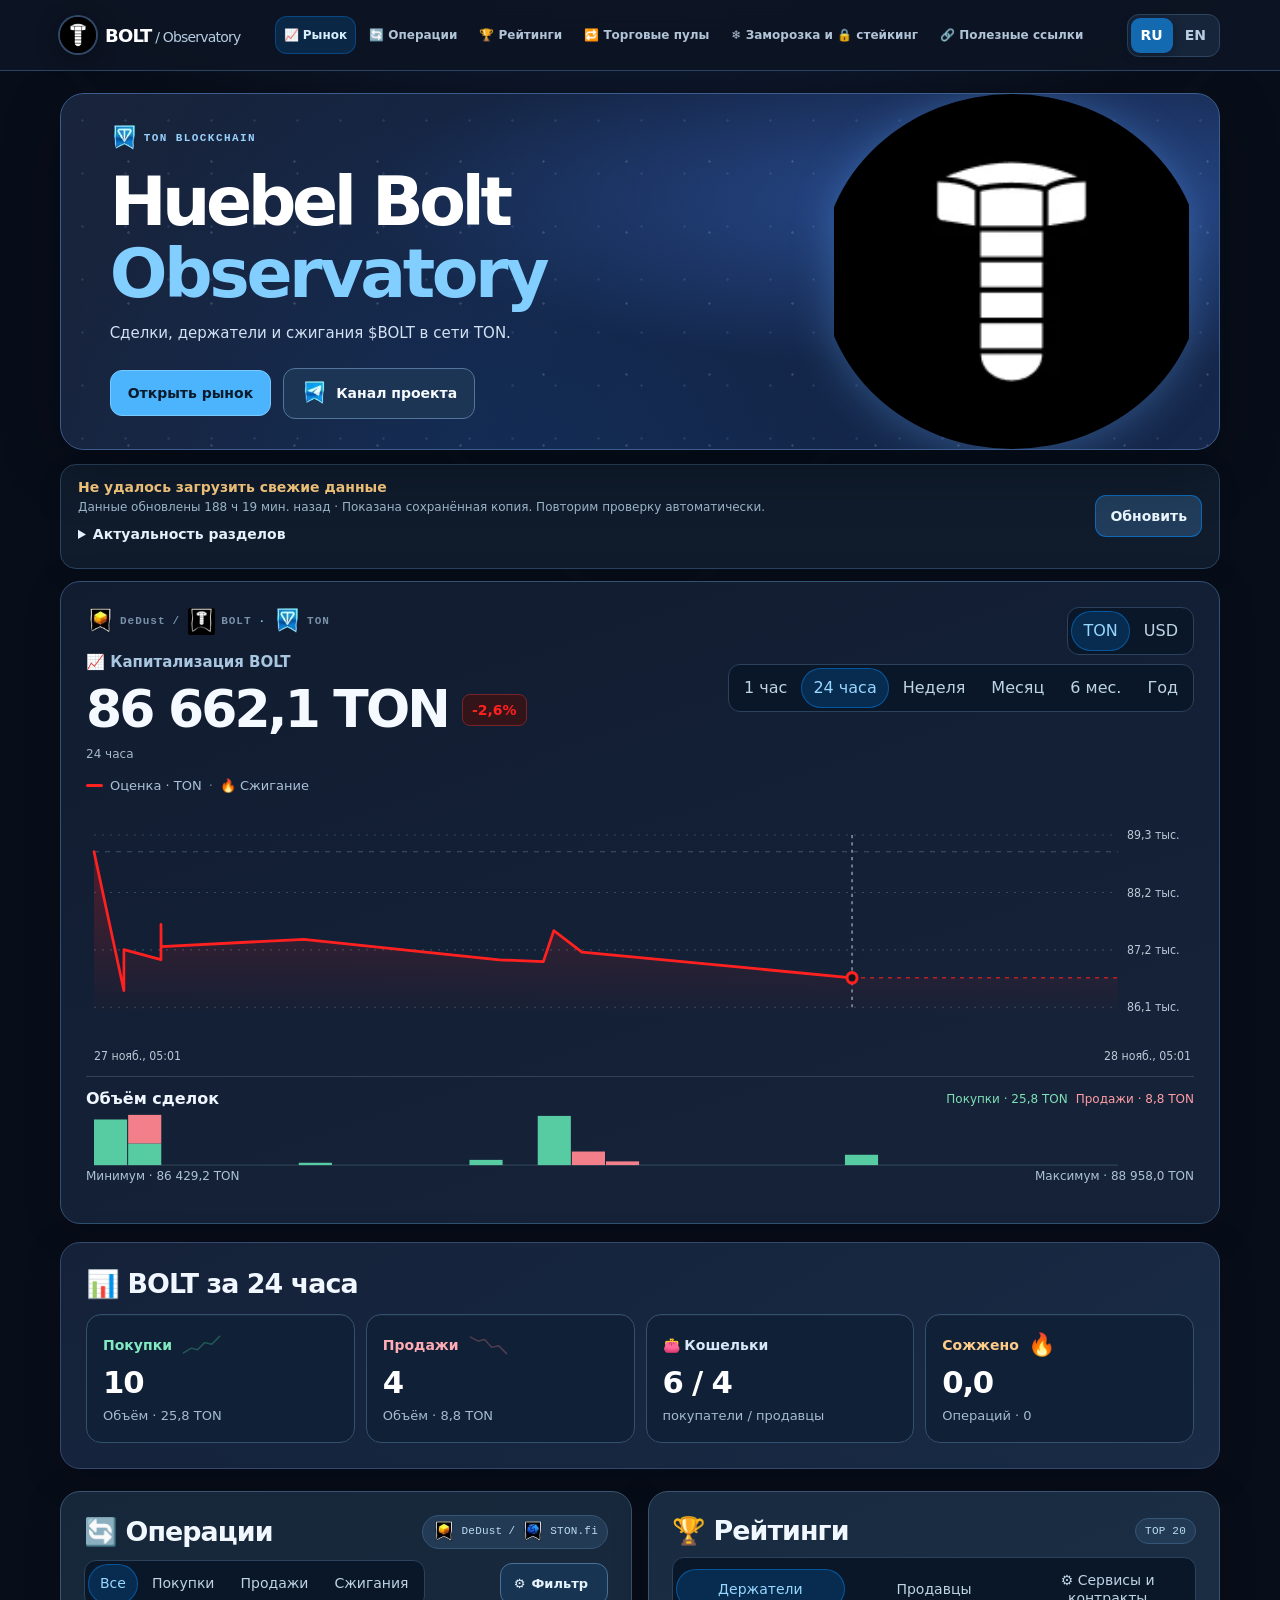
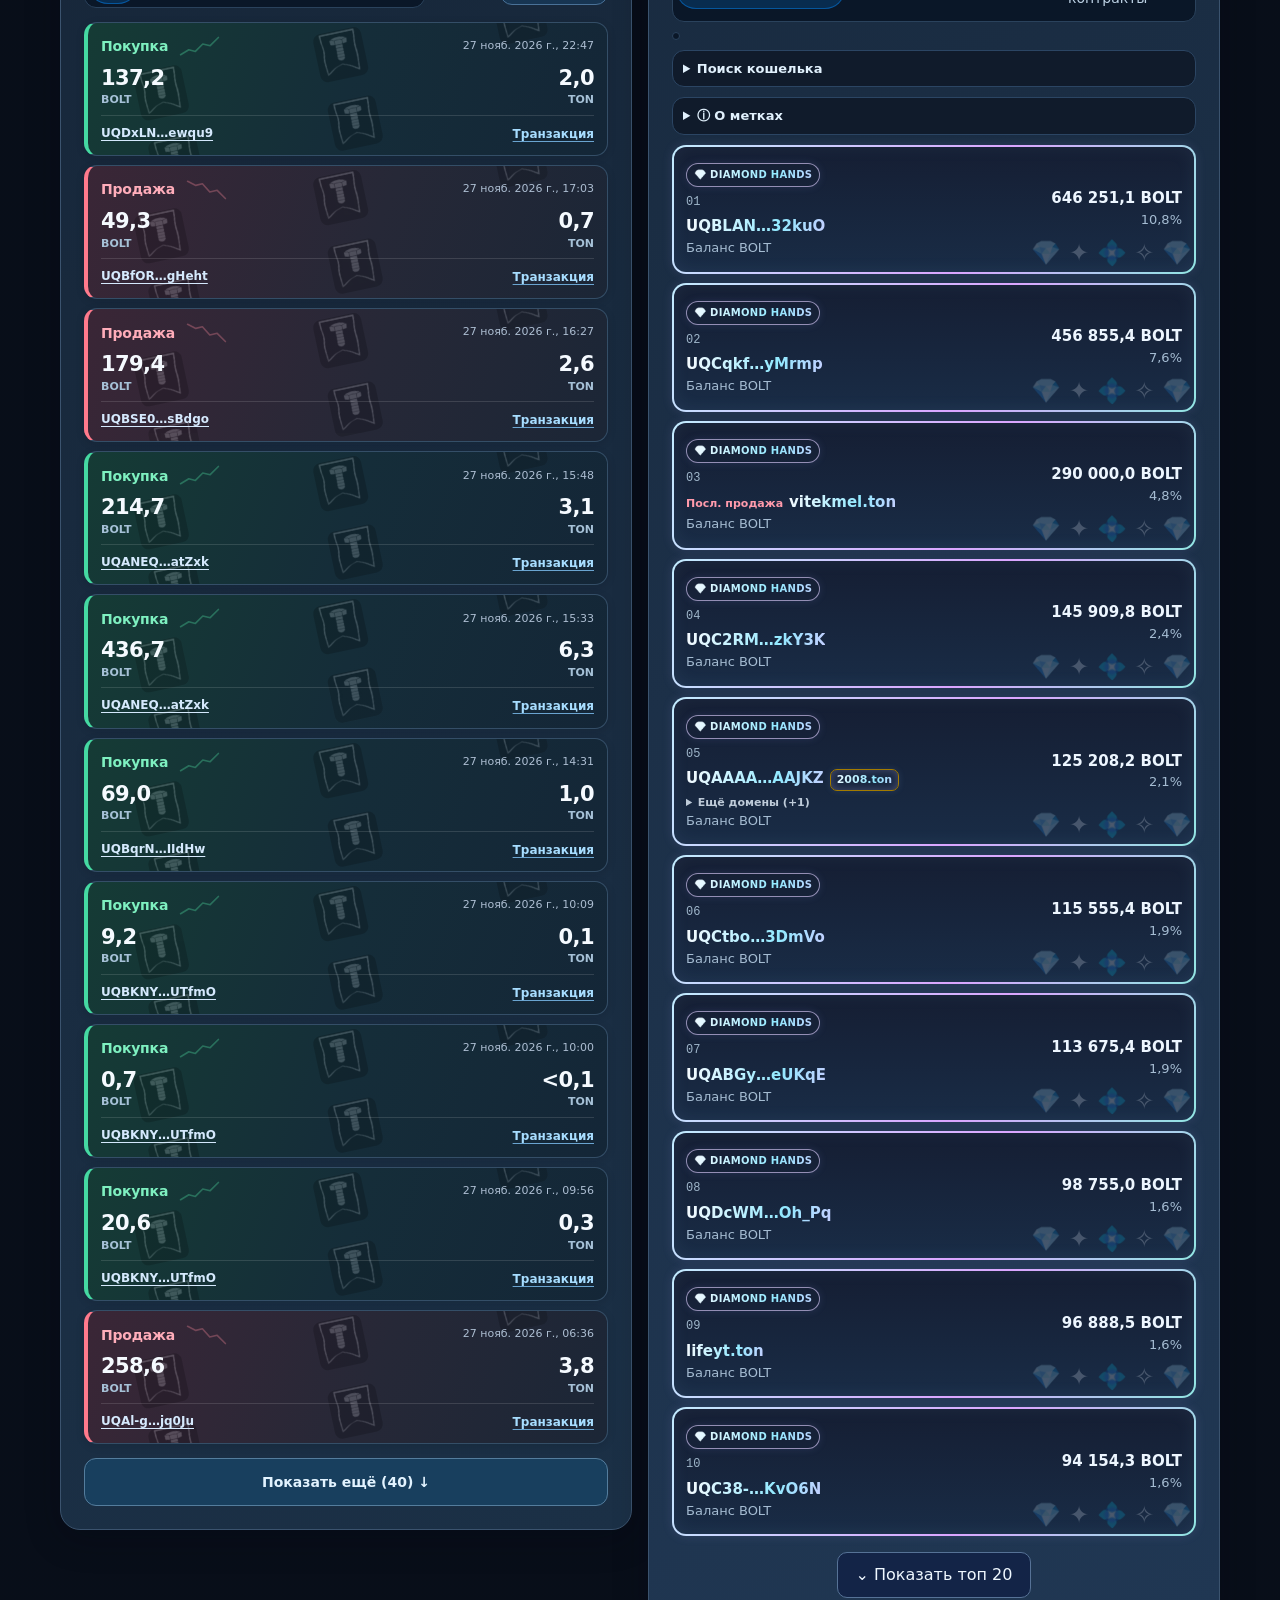
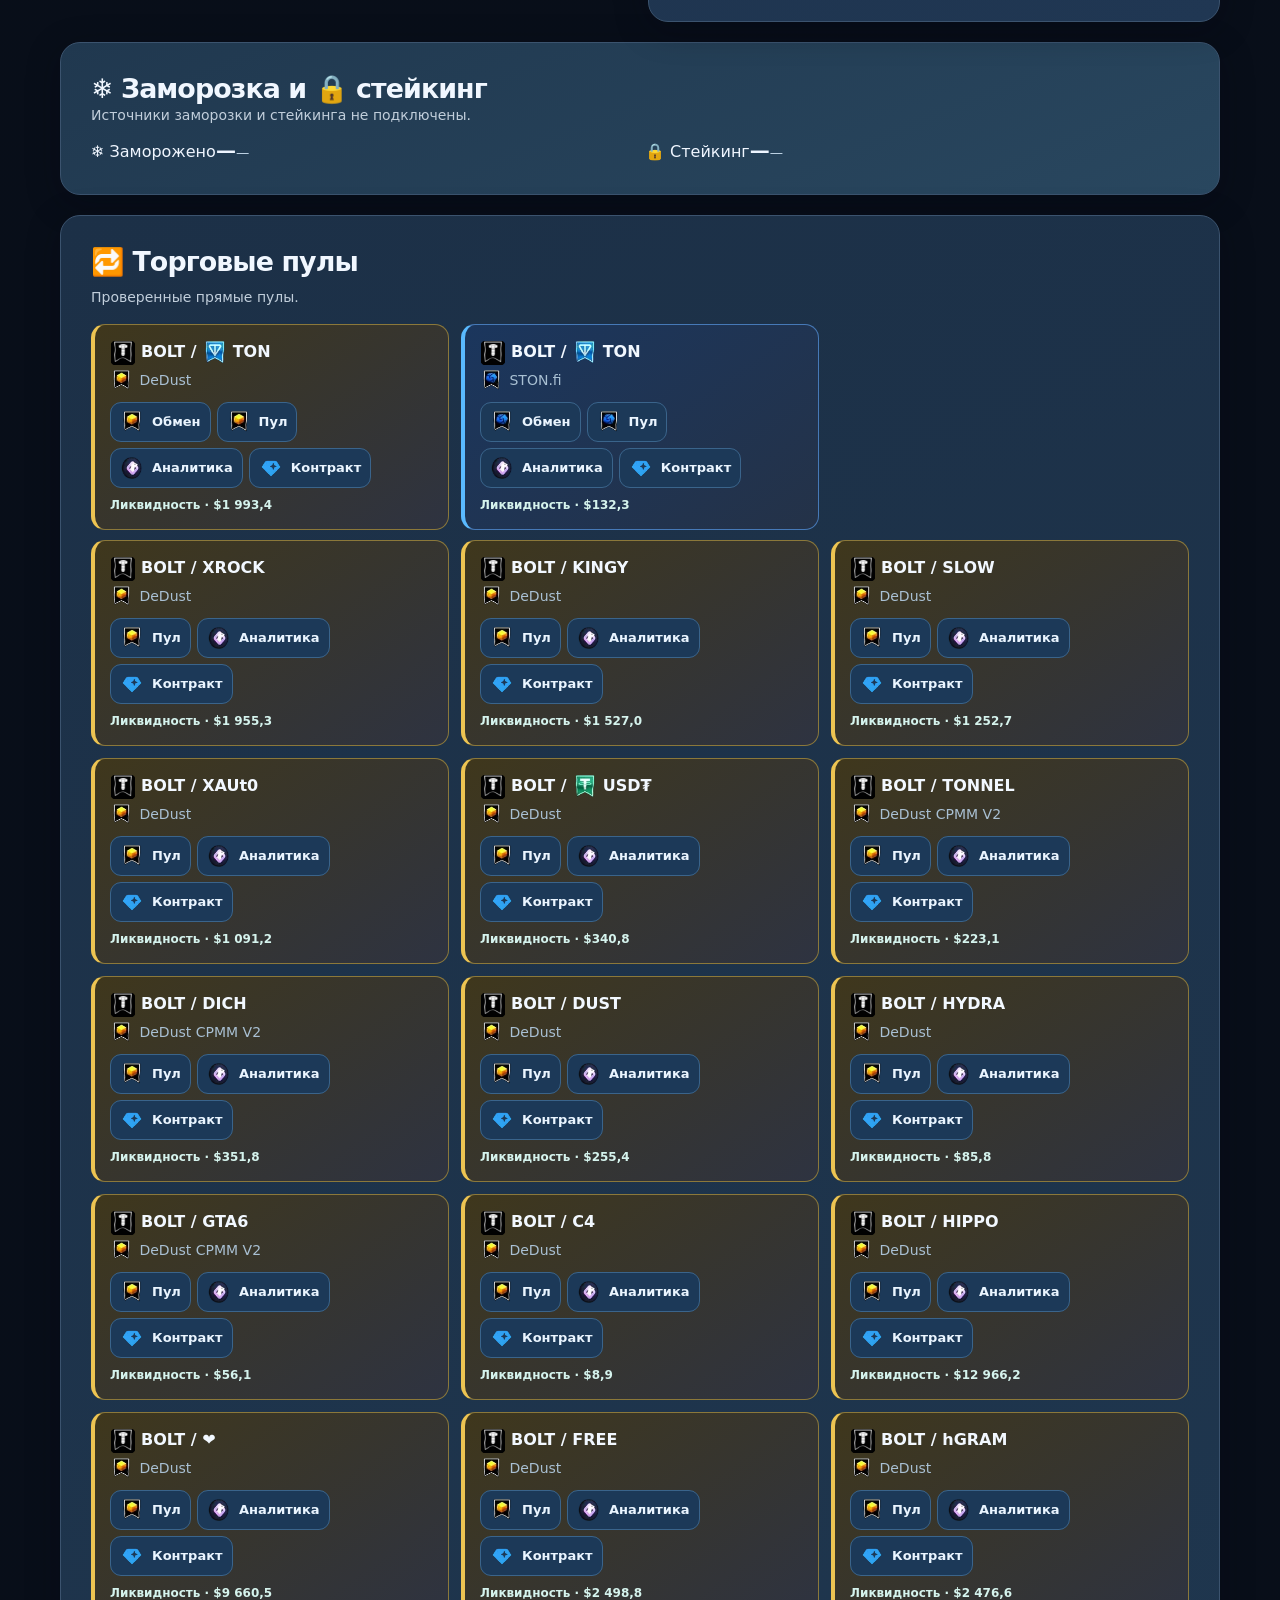
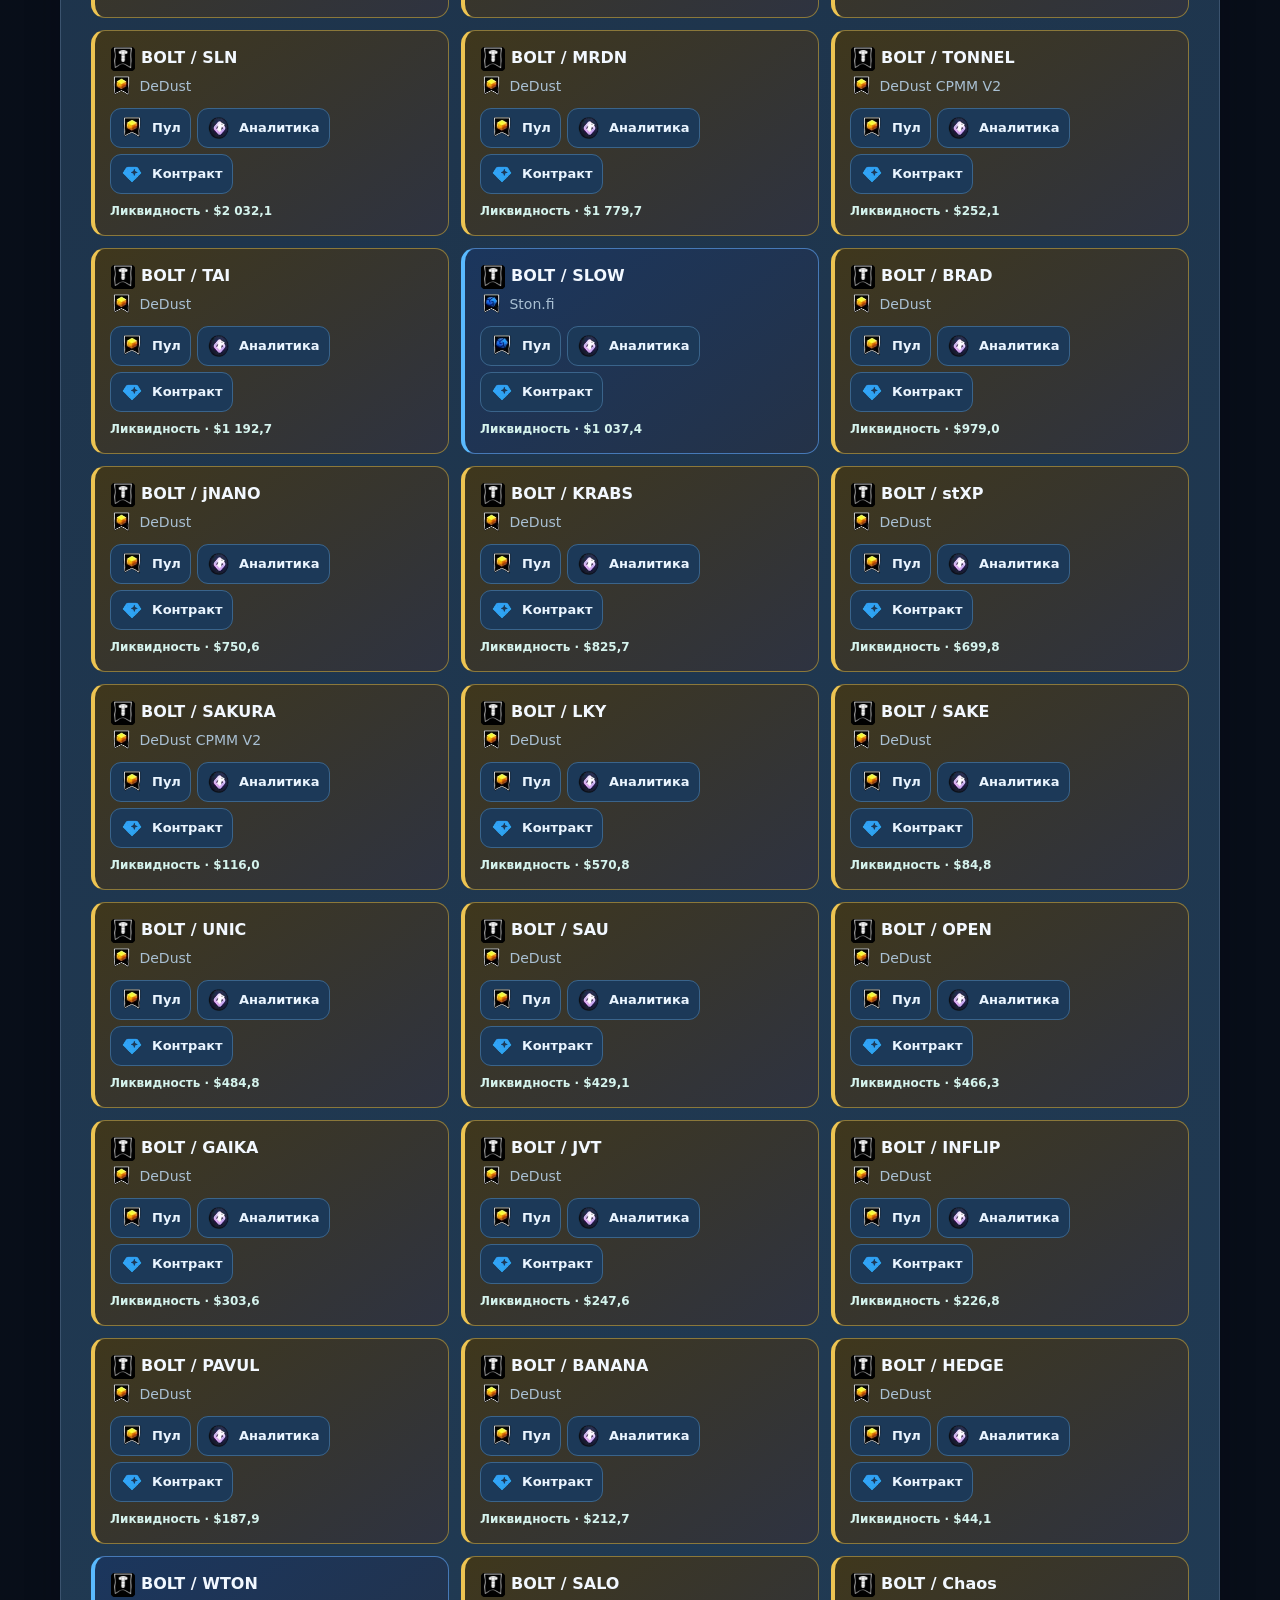
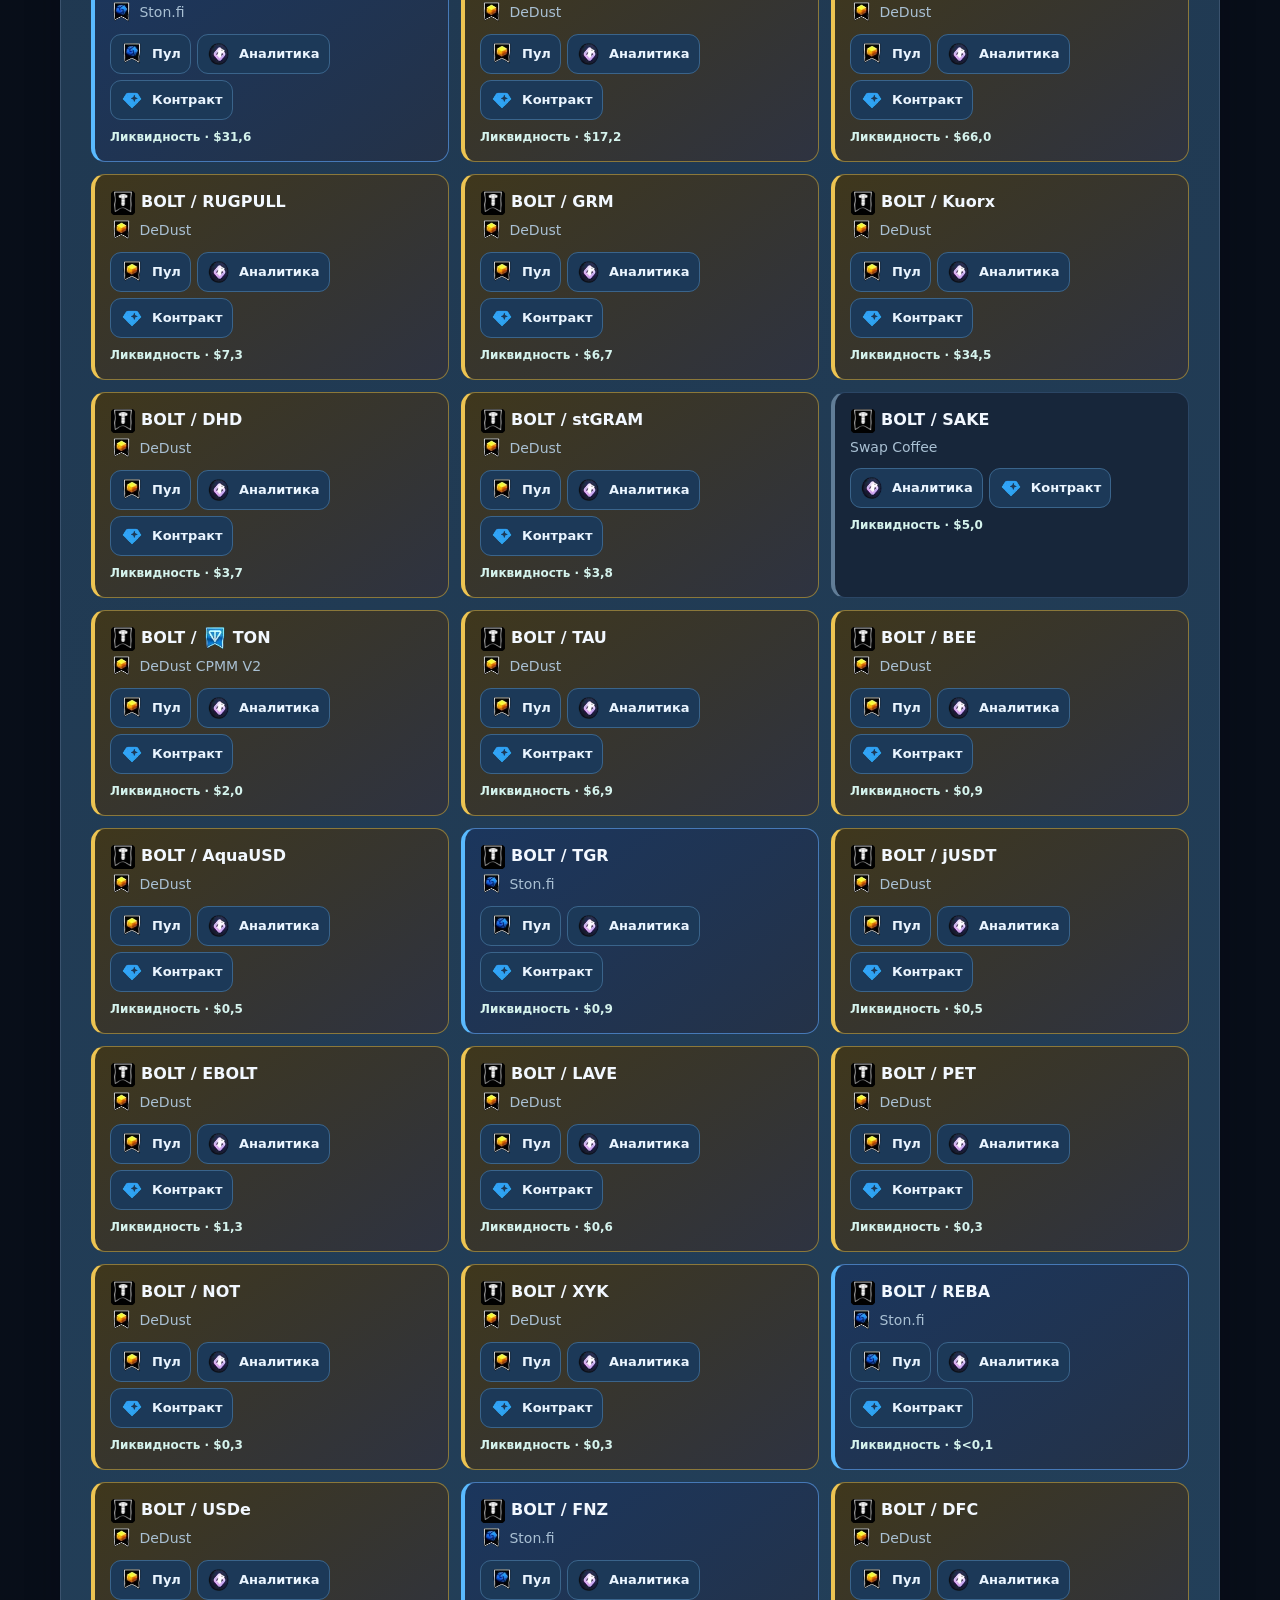
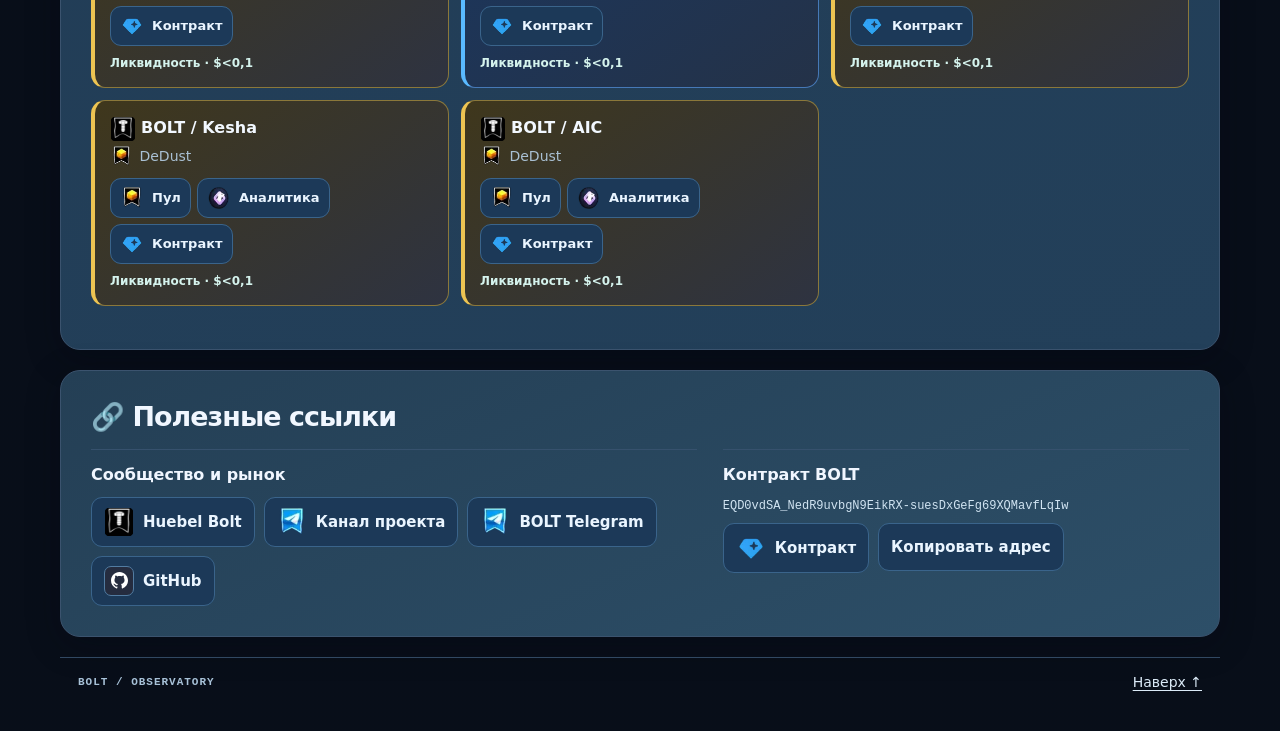
==== commit 11bb9466: "Refresh BOLT snapshot" ====
--- a/index.html
+++ b/index.html
@@ -1145,7 +1145,7 @@
 <section id="links" class="panel resources"><h2 data-t="links"></h2><div class="resourcesGrid"><article><h3 data-t="projectResources"></h3><div class="resourceList"><a href="https://huebel.art/" target="_blank" rel="noopener noreferrer">Huebel Bolt</a><a href="https://t.me/daitebolt" target="_blank" rel="noopener noreferrer" data-t="projectChannel">Канал проекта</a><a href="https://t.me/boltlink" target="_blank" rel="noopener noreferrer">BOLT Telegram</a><a href="https://github.com/Freebielife/BOLT">GitHub</a></div></article><article><h3 data-t="contractLabel"></h3><p class="contract" id="contractAddress"></p><div class="resourceList"><a id="contract" data-t="exploreContract"></a><button id="copy"></button></div></article></div></section>
 <footer><span>BOLT / OBSERVATORY</span><a href="#top" data-t="up"></a></footer></main>
 
-<script id="snapshot" type="application/json">{"schema":1,"token":"EQD0vdSA_NedR9uvbgN9EikRX-suesDxGeFg69XQMavfLqIw","updated":1795822460,"errors":[],"refreshStatus":{"holders":{"attemptedAt":1795822342,"ok":true,"lastSuccess":1795822342},"burns":{"attemptedAt":1795822342,"ok":true,"lastSuccess":1795822342},"zeroBurns":{"attemptedAt":1795822342,"ok":true,"lastSuccess":1795822342},"trades":{"attemptedAt":1795822342,"ok":true,"lastSuccess":1795822342},"rates":{"attemptedAt":1795822342,"ok":true,"lastSuccess":1795822342},"pools":{"attemptedAt":1795822342,"ok":true,"lastSuccess":1795822342},"identity":{"attemptedAt":1795822342,"ok":true,"lastSuccess":1795822342},"badges":{"attemptedAt":1795822342,"ok":true,"lastSuccess":1795822342},"domains":{"attemptedAt":1795822342,"ok":true,"lastSuccess":1795822342},"fragmentNumbers":{"attemptedAt":1795822342,"ok":true,"lastSuccess":1795822342}},"holders":{"totalSupply":"6000693.317361","holderCount":22227,"holders":[{"wallet":"0:4b00d13f14b6e235136b3d4bfecbb22e06b806e7b02d0144a42eb5e3e856f7da","name":null,"tokenAmount":"646251.088182969","share":10.769607010464233},{"wallet":"0:680b18a7460a21bea400be35260b2fc9bba38b77b3c4bf5dca328446e89b38f2","name":null,"tokenAmount":"531507.021422509","share":8.857426855739671},{"wallet":"0:aa91f0bd3f023fb3df33a2afd4f4ffdedb8fd9fb8103e25cd48e517cdcde3232","name":null,"tokenAmount":"456855.389244784","share":7.613376739701488},{"wallet":"0:a49727cadd7a9981c71e5768dfc2e4a2b6bb27dcbbf4510841dcf36732b5e98d","name":null,"tokenAmount":"331879.316688013","share":5.530682858392899},{"wallet":"0:41ab7ec20c402d897b42c23ac5fa1d9e157aec2574c6c0f73301c489c37a5f21","name":"vitekmel.ton","tokenAmount":"290000","share":4.832774892210904},{"wallet":"0:84018cef3570b0b503ca267571ece0361c05273f6bf00e601de8734a66038325","name":null,"tokenAmount":"270346.52878999","share":4.505254884595296},{"wallet":"0:b644ce8fedf72c7d60ca287a9e0cfb99642e292bd49a90241acb89cf7958b391","name":null,"tokenAmount":"145909.769417519","share":2.431548517825063},{"wallet":"0:0000000000000000000000000000000000000000000000000000000000000000","name":null,"tokenAmount":"125208.234737387","share":2.086562803920321},{"wallet":"0:ad6e88820bcd8614a5a144801421de475772a3346f670d7d65d16e727fecf70e","name":null,"tokenAmount":"115555.359229955","share":1.9257001336101314},{"wallet":"0:011b28cada904bdd4e5846b2411911f30ed14889bd2236b822d0c80f3bc65e50","name":null,"tokenAmount":"113675.421608267","share":1.8943714600342125},{"wallet":"0:dc58c94ef8d32f497969599cd8dbfb00cf8b82622eb3e3e8704699c17d414e87","name":null,"tokenAmount":"98755.024160759","share":1.6457269008406803},{"wallet":"0:c8dc57418fc1b8a1e31481bd84a2d2015e569900e1bec5b2cda9c5d1b5c93d49","name":"lifeyt.ton","tokenAmount":"96888.452625039","share":1.614620969625704},{"wallet":"0:b7f3e71ba351e2bc339d1f4a0ecf265f4ca5694a46ad9f5c9d5c962cae0e4abc","name":null,"tokenAmount":"94154.338736363","share":1.5690576697855712},{"wallet":"0:9f1daf7898279b6693ec24c5ea58967d777ec16e0c167870afeed93cdeb6f148","name":null,"tokenAmount":"75183.787105674","share":1.2529183400883837},{"wallet":"0:d97402ccd0fca2a3018d68ff59e982328762b2569b83630555db3e8dd4e808f5","name":null,"tokenAmount":"69964.591355106","share":1.1659417946370771},{"wallet":"0:63f3bd76add792c1045816cb7ca76ed5952f7a6f540a585b03ce1fc92bf9dfe9","name":"1828.ton","tokenAmount":"56127.131545547","share":0.9353441107073729},{"wallet":"0:049eaa26c02ddd837db739c76052cbe4dd3dfc56f61ac17f2aeb1dfcba57e70a","name":null,"tokenAmount":"54306.547599808","share":0.9050045507689947},{"wallet":"0:f6fb74f9c286dd0de9022b598140a869526214380731124dceaa395a5dc9b909","name":null,"tokenAmount":"51281.087851486","share":0.8545860476342177},{"wallet":"0:31e0094bd795de97cfcc40bcb4e44805e21a4ee63a9f45c6f2c33698f1010114","name":"fire-bolt.ton","tokenAmount":"50000","share":0.8332370503811903},{"wallet":"0:c6ad1f60098d2bfb71b210fe93fa97577db9f61b6b6c0fe6b7ee87e603ba49ba","name":null,"tokenAmount":"49604.487072172","share":0.8266459298737697},{"wallet":"0:f21e0963e157e09cb8122c2123b8d4b5f3497fb8f5cdc77c1536fbc46783c9bb","name":null,"tokenAmount":"47264.597656923","share":0.7876522787821648},{"wallet":"0:d87166075b5bf95759a2dbb2ddfcf91e8ce8f1d05124462eeaad0292f1c7c6a1","name":null,"tokenAmount":"44703.636708902","share":0.7449745278527562},{"wallet":"0:4dc951ed19982c7cc92950dad88cc519eb25bb3892882a0c2f74424c2183c312","name":null,"tokenAmount":"41743.562157832","share":0.6956456520959163},{"wallet":"0:e96d0dc29d2ce993f230e4a75dbde3c11631d73809188970ccefa347bc785a80","name":null,"tokenAmount":"41037","share":0.6838709767298582},{"wallet":"0:d6f2e2c2fbd7424a97a2d4e51ea0528d37fa845f66404daa4317ea77555be1dd","name":null,"tokenAmount":"37934.998328414","share":0.6321769222676614},{"wallet":"0:e3231a91057e722e68854b933edf1ec8aacb458aca2e9eeb4230870b0ac34303","name":null,"tokenAmount":"37295.672590804","share":0.6215227244308826},{"wallet":"0:9cbfb2791720c8dd26aa805bf8ab5182c5bb68199af7ba679f9af7b0352ed796","name":null,"tokenAmount":"36433.540361064","share":0.6071555141079403},{"wallet":"0:6190b28c6a920bfb9e9d4e05fb3f19fdcce92d22648d8dda6a8c091c7c808d4a","name":null,"tokenAmount":"32985.426585213","share":0.5496935910685636},{"wallet":"0:ebacf8d9bcf92f91948f9a7f9bab0d5ba93c1695c1f7e6aad8f361c53f9db917","name":null,"tokenAmount":"32254.045210202","share":0.5375053098762055},{"wallet":"0:9e3ce3bfd6ab34dbd601c11a6bd1f004e9b2bf9bde3a1a38c6fbd7bc366fc585","name":null,"tokenAmount":"30500","share":0.5082746007325262},{"wallet":"0:32ccb547e94b3f0ce7e297af500bf4412681f69bf0f91feccc7cfda1341bcb3f","name":null,"tokenAmount":"30247.091274388","share":0.504059942321634},{"wallet":"0:23f9141394d3708e4b9155859d7da994d238ef41b1f7d659314f0fa8b2e963e2","name":"vudi.ton","tokenAmount":"30000.222517889","share":0.499945938431704},{"wallet":"0:220d3de02825c7322a0be8a68d5769b16db08293a5fad560057159338f655f31","name":null,"tokenAmount":"28905.645907735","share":0.4817051027104848},{"wallet":"0:112970960b42cdc62c1b8f97be011cb6954d0a57e0adbf7422686934664b7ae7","name":null,"tokenAmount":"27370.903960575","share":0.4561290256475271},{"wallet":"0:2ef98b2cda1c39e77f020a75b8fa5c1c0b0c936b7d231826fbae6deb7e44cc60","name":"belliavesha.ton","tokenAmount":"27358.450961735","share":0.4559214996470903},{"wallet":"0:5c0167d1e70d38dd8f54a41fa8042311846382438fe217155c24fa7a28f0095d","name":null,"tokenAmount":"25081.178431887","share":0.4179713427333971},{"wallet":"0:d4d13d399b1f764258c80aab1cb5c9b83ad5f1403e98f2c11152aaa7328c36e4","name":null,"tokenAmount":"24384.041952081","share":0.4063537438504635},{"wallet":"0:026c50942fcd25d4fa3872a872199545f369978b1dec8fba9d6fb954e68eb8e1","name":null,"tokenAmount":"22323.738782143","share":0.3720193251262604},{"wallet":"0:88891d86e0205d41b49b50bf6a0ef14cdb13613eeb464875b89d39c8d2b190b9","name":null,"tokenAmount":"20668.868005338","share":0.34444133222971984},{"wallet":"0:fe98106451d88f11b91d962dbaf032ac43134cc8f3470fb683312c258971b9ed","name":"hochudeshoviydomen.ton","tokenAmount":"20482.546713287","share":0.34133633615348413},{"wallet":"0:9b69c8fe8a8f5f90d6f98953f55d409c191ea164a7435df0596d7b17cdcbe737","name":"vitalik.ton","tokenAmount":"20344.37904506","share":0.3390338077468539},{"wallet":"0:6ab93a0592b454c18d942059b72fb150c3bcee0c536ee9c7ac865d730db1ef53","name":null,"tokenAmount":"18212.5","share":0.30350659560134857},{"wallet":"0:04d445180f664e36c25f6d25d522a10c8cfd7ac8fffdd528b8987f49d3f844e3","name":null,"tokenAmount":"18074.38404573","share":0.30120492899441825},{"wallet":"0:ebec37215bda4b3574e946f63607a1591ff89d413b0bc2827e4f32caf52a28f0","name":null,"tokenAmount":"17973.363117689","share":0.29952144139226516},{"wallet":"0:4d23a72c06aaf85618a3daa80dd0cfadede0e2a7ab37d42b7a6cde9802694ebf","name":null,"tokenAmount":"17062.745275279","share":0.28434623089158134},{"wallet":"0:0e3ae70a51972005d4936c4a71162b2cc37463123d56603e050b731bee1e2b52","name":null,"tokenAmount":"16576.380232212","share":0.27624108341370796},{"wallet":"0:aa061325f33f05f57040343b5d626f3d32f283e5714b4a99b27a030f2c8f5308","name":null,"tokenAmount":"16397.011685816","share":0.2732519530431047},{"wallet":"0:80b77c42958cf376f2b0711c3a4f02c98e989534eb3e26d85e728fb3491063c9","name":null,"tokenAmount":"15000","share":0.2499711151143571},{"wallet":"0:6a56ac7068f3633a3682d4f9eb1442259f3c9c945e8bd1c4fad0cfac4262ade4","name":null,"tokenAmount":"14500","share":0.24163874461054521},{"wallet":"0:1194b0fbb23ac3741951e21114d7b7d0c441fc1c558c35cbb1e9f970e30e5791","name":null,"tokenAmount":"14064.828131916","share":0.23438671813512152},{"wallet":"0:6b783a9994b8f0be6a20e99de8e58e625dee4a642b3dcbd7db6e793f035cfba6","name":null,"tokenAmount":"12988.79747518","share":0.21645494592435272},{"wallet":"0:f037a1de29c56a3edb83231064885f1c14702cb9878b9e7be2c9821593759045","name":null,"tokenAmount":"12894.089865956","share":0.21487666814518352},{"wallet":"0:cc42b7401eb514584287f61e92b3a91fe96d6289239550c68d3b83d87b9de52e","name":null,"tokenAmount":"12502.423951876","share":0.20834965712552608},{"wallet":"0:1a4849f447590c4379a6194c5f7967f628cb856d4b816e4df899801c82383611","name":null,"tokenAmount":"12211.480525304","share":0.20350116027383308},{"wallet":"0:707f26ad42d0b707ebb1261d3221e294086cdd2c289244ac8b804c5f4da0be33","name":null,"tokenAmount":"12190.786470906","share":0.20315629921689274},{"wallet":"0:ad5fc5c18b4b888432efe9a090515fb818f3b431529d67499793e47cc84f1a4f","name":null,"tokenAmount":"11781.84745417","share":0.19634143641507495},{"wallet":"0:dc4f57b26e492e02d41dfb36d096500942cda2c08884a0365c76f6dd9e4bb4e7","name":null,"tokenAmount":"11575.040338217","share":0.1928950493891846},{"wallet":"0:41a58b374066d51954216ccc874cb47fcbd5df848aa565373626dba1e688c211","name":null,"tokenAmount":"11128.052165779","share":0.18544610726203423},{"wallet":"0:bc38b259523e667f5e32a30e6c55feeca54c6e2e376af8a0391f5832ab2d0ff6","name":null,"tokenAmount":"11104.635029273","share":0.18505586674702157},{"wallet":"0:6bfbef2dc46362e289d21cef61f84a09b0789036f9501edde403cf7dace753d2","name":null,"tokenAmount":"11083.721460781","share":0.18470734754455717},{"wallet":"0:878926355fa0c6836f24ccae62e268275ac6f2c048e4b4027543786847d9e908","name":null,"tokenAmount":"10595.911330719","share":0.17657811806617868},{"wallet":"0:1c02ab5e3d9293286fff37d2cf9d22d5d31ff4bd93c8b16638efea2522f8bb22","name":null,"tokenAmount":"10242.403189861","share":0.1706869964546935},{"wallet":"0:526de4ad92625e0b0d3e2a363800014f19791b8eca179f88e8a4161abbc12a4b","name":null,"tokenAmount":"10194.513407631","share":0.16988892563691904},{"wallet":"0:37abc59fc62c51c97aa053d018dbb2dc7403a39953419d4787f4d27f6d09936e","name":null,"tokenAmount":"10180.21799799","share":0.1696506963376539},{"wallet":"0:906c923c317f82c3771908c8516cb8e9dbb2cb6a186369f0a6dead920d623a49","name":null,"tokenAmount":"10045.626802836","share":0.16740776892850592},{"wallet":"0:df567a477b0b6878eb1ffabb5421322278fd96033234ecea61e5d2c6740be533","name":null,"tokenAmount":"10023.113559915","share":0.16703259156598574},{"wallet":"0:cf6be3c241558b6fc3af1db3b87db13a675c56487953447d5c4d181e38977656","name":null,"tokenAmount":"10015.069064107","share":0.16689853212680852},{"wallet":"0:33d5dc6bdb27676d25de9bfb54b485c06688ac55c8d92ca24a6ef3830d621a1d","name":null,"tokenAmount":"10000","share":0.16664741007623807},{"wallet":"0:3fc517085a12ff5a28fc12f76168c3cfde02886c541e7445d708486b2e86ce73","name":null,"tokenAmount":"10000","share":0.16664741007623807},{"wallet":"0:a4102ef94de232088933d6e9fb74547dc65678205ff862f9df13256501eb71b5","name":null,"tokenAmount":"9958.303631548","share":0.16595255089502703},{"wallet":"0:6b8ec385e3c4735a3063f00168029838762db7f93c98220b8eedb60c960e388d","name":null,"tokenAmount":"9934.282205092","share":0.1655522400445041},{"wallet":"0:6d169eb0be1c9ca252e40c05537f7d7b05db18d94af8dd037eef80d453bba7f6","name":null,"tokenAmount":"9898.083336744","share":0.16494899527871562},{"wallet":"0:87d2228c145d6b72d37024c8d74ed512286732480edec89004e3102936f52ef1","name":null,"tokenAmount":"9815.422365238","share":0.16357147159712956},{"wallet":"0:cab2a72c40e511f7d1726cd0ca76ddbf4f3e8af1e04fa10e0e39fc5358d66469","name":null,"tokenAmount":"9810.199394507","share":0.16348443214260705},{"wallet":"0:24ab020db832a941a9d4a7bb287a05802473ab6cf9a7eb08daff16b3b2c22cb0","name":null,"tokenAmount":"9732.870987876","share":0.1621957742735692},{"wallet":"0:4988d93930ea865af4c358152a778276356fbcbfd5399c63cac819d884a0de88","name":null,"tokenAmount":"9450.499043465","share":0.15749011895214077},{"wallet":"0:4574873d3eebeffc9641b23dd4e7992daa8b67edad3cf84d5ff2328adc1b532f","name":null,"tokenAmount":"9347.092752979","share":0.15576687990263244},{"wallet":"0:09969d333723bb84fa2a2e1417a9e01e808b887a0460e5609efa7e097d3acc25","name":null,"tokenAmount":"9286.628703904","share":0.15475926218452532},{"wallet":"0:d02c024d79011cc5c27e496bcbb75550ed2c19fd42976a074d055956bc8a81f7","name":null,"tokenAmount":"9254.699347","share":0.15422716772118017},{"wallet":"0:5c1884c0bd0089b9982c0e50d6bd4deac58470b0e84f69cb04f3381b663de415","name":null,"tokenAmount":"9129.510350661","share":0.15214092552018638},{"wallet":"0:26dce7b56a47e278b5470172dde7b69d22dc4e388e8db646b9d33639d9d388cb","name":null,"tokenAmount":"8996.646465859","share":0.14992678329069428},{"wallet":"0:b903fb4844b5b59879871ffee6a8a522936530a7a1cccbe8e4375d87078e3e66","name":null,"tokenAmount":"8778.833346974","share":0.14629698407641298},{"wallet":"0:e1cd35d957119c9a375561dd06f3ebc5c0b6ee125092e72b1373ce5baf456482","name":null,"tokenAmount":"8767.238154727","share":0.1461037532006831},{"wallet":"0:6f8f10995596695dc5d7c736bb2b3b208d37aa971319aae0e95408937d1bb2dd","name":null,"tokenAmount":"8191.273922435","share":0.13650545843988207},{"wallet":"0:62e48536bcfa13539a4285d9924ed0202ffe8ec3077396f6bd6f4c8e0daddc52","name":null,"tokenAmount":"7862.771188858","share":0.1310310454645249},{"wallet":"0:a12d72dde5bef0a2d9b622da2de135382655237310bcea76ef4eb3ada553bb8d","name":null,"tokenAmount":"7852.308271","share":0.1308566836482373},{"wallet":"0:cf1413ce0ae0d3e5524532f1148138bc59086410e084da57be67c866f6e4dab4","name":null,"tokenAmount":"7783.840461288","share":0.12971568533202754},{"wallet":"0:1a661d1d20b16fbc9b90ba2c5122cb5b3557cdf43c7a0c94f715f12ab0766dd9","name":null,"tokenAmount":"7573.800946877","share":0.12621543122300116},{"wallet":"0:779dcc815138d9500e449c5291e7f12738c23d575b5310000f6a253bd607384e","name":null,"tokenAmount":"7370.857865344","share":0.12283343732996464},{"wallet":"0:c12f86c67f79847b8ba683f33e5bead3eefa0f8f9c0cf0268b75287b37b30dec","name":null,"tokenAmount":"7319.578383763","share":0.12197887805041206},{"wallet":"0:7334e391abc552e2f35ce0714fd9f16f567dbcbf9336bfacc17ecd6d413915b0","name":null,"tokenAmount":"7103.901122911","share":0.11838467235707975},{"wallet":"0:7ffcf6b64859b1777f8afb016154a8a1d91441d71a9ad1d3197e4e4da20e6d18","name":null,"tokenAmount":"7056.841218208","share":0.11760043123336081},{"wallet":"0:fcc3f6f3812d8fb5edb16baa12e803029c5e6b7dda0dcf74ecb36793a7f1d86b","name":null,"tokenAmount":"7000","share":0.11665318705336665},{"wallet":"0:b06920770061c8de40faabbf45784d38aff6836736e0144e946b8d8dd1b45645","name":null,"tokenAmount":"6897.096597266","share":0.11493832849800134},{"wallet":"0:2c348509c2d2f5606ed088b3372c57a1d10dd955b7d574cfbbe70956141574e1","name":null,"tokenAmount":"6638.399672925","share":0.11062721125438972},{"wallet":"0:cab04ce572d342faa921f3970aa1f1a93733d68584dd01d08a771e3ae55a0294","name":null,"tokenAmount":"6328.427649558","share":0.10546160776536954},{"wallet":"0:b684f61ac072584d6003631c61bd84a395bd57e74fe726e44625ea9dc0b7fca9","name":null,"tokenAmount":"6017.065152634","share":0.10027283239464402},{"wallet":"0:1ac2d0fb747ebda02c45e4e31679ea591e2f7d2b9255165eca9fdccf82b5e191","name":null,"tokenAmount":"5927.827799937","share":0.09878571502374255},{"wallet":"0:3d3edc3e2bf818e1d28d4f14838dae7bb5d4e00b5a26882ed6ce2422d1eae647","name":null,"tokenAmount":"5697.354967853","share":0.0949449449677691},{"wallet":"0:ce4b2c5d9836476db42ed2806feafac33a3c9dbad2e6ad5e4935a8fc6c5eca41","name":null,"tokenAmount":"5517.154479392","share":0.09194195049811925}],"asOf":1795822342},"engineVersion":"1.3.0","methodology":{"valuation":"last observed swap in primary_pool times CURRENT total supply; not circulating market cap","primary_pool":"EQABHkxndSnqrBgMIDR73LB0FBDDM0C_Up39EL1Rn3ao_54-","sellers":"sum of successful supported native TON swap sales; service roles excluded","holders":"balances excluding known services and identified contracts; unclassified accounts may remain until verified","burns":"accepted burn notifications and zero-address transfers shown as distinct evidence","usd":"historical TON/USD rate from CoinGecko","history":"incremental confirmed swaps; missing intervals remain partial"},"serviceRegistry":{"asOf":1795822342,"source":"https://github.com/tonkeeper/ton-assets/blob/main/accounts.json","sha256":"4286bd47e11399901a7d713c9e98a5dba17300d76fe272f4f5d46110a84f4e2e","entries":{"0:ad8afecfacc248996885d8be6824280f9f3a7e54c2f6080b7971b9f556c280c4":"Crypto Bot","0:dddcd3cdad60af4c0d69389f567ad51d0c263fa4968d655ab424c69aadaf9322":"Wallet Bot 1","0:436a76c2794a88e3fbfec6b9c0374fc8db046f10868b835420d9937973a665d4":"Wallet Bot 2","0:6e814e6450e8c578067bb656298fb4d01397dd15018d7f34dc369eaba4c2111c":"Wallet Bot 3","0:5f00decb7da51881764dc3959cec60609045f6ca1b89e646bde49d492705d77f":"OKX 1","0:f15db2c62cd86aff0860d39c491fc73a31395fafeb5945e644498562260c782e":"OKX 2","0:e7e86da08742ed933434ffeb8f08a63c7e100ee842e25f599a9cbf0891574a6c":"OKX 3","0:0338def34b84c6ee9134a04ab1601450be446340a37ae259de57cb37bdb590cd":"OKX 4","0:a30a49ec725e9f57244b66af4c2da7ab76004b4fce80d3a34b1cd0c37762abce":"OKX 5","0:24da1e7b8da901e5b3dd0f98c397feb6e5a5ea483195a8b6bd0682cf2c5327ae":"OKX 6","0:7f2e84c723d8b6b6b1aacf810c8c26ab23c22022b464b87104b2d3065b0ea70b":"OKX 7","0:854ec4521efd52ad43bcf1988e4c44ebdf9a26ad18fa51abfdb685fc3b348a5c":"OKX 8","0:f9bdc0de461c1a2e002fada9550bbb095c8f9f73668d70c517a9cc7e050f8e5a":"OKX 9","0:9b9b739de2527ae72d21083f5198d710c7288453b4733e57ecadb2e189ac829c":"OKX 10","0:b31535e934db05bbc220267467903c8108bdabcbc2a06588838b726ddf589ef0":"FTX","0:57eb74407604a19f7e04005315ef70aeb7b675e6551977586756f6baf12125ee":"MEXC 1","0:1c7bd690f4f93de8b93db5790129dab65926c6e1fc9b57380089db5529516630":"MEXC 2","0:d887d0e2d1c4fc4126e71c970d33ab1896940000eae703bb1ab6cecc830777e3":"MEXC 3","0:7994848c1fcbcbc57a6a5a987b66eb424b8b54e10759b6b514a66b600c2b0eef":"EXMO","0:8d195793baad9a08c46dc353aebe999341dabd07721b9725f19e18abc3d10d92":"EXMO Cold Storage 1","0:26ab8ae763a3a7c3067d882b7b01cd5d37254cb8768f57b6a47c00028effc7b8":"EXMO Cold Storage 2","0:0130c77346e9ed82df677d107ad6a775c11f9c18f6a05c0dd17906b355850dad":"EXMO Deposit","0:342a359e38357c083968129fddddf049ef5c47315bfbef27505a356bf9f02d65":"CoinEx","0:555f3053e257130374bb831ae0e219e5e5f9ec0ca8f8a0d133369d3d690c64c2":"Huobi Deposit","0:85af78e8d035e920117cda654615cdf371d464480b629e110d3c5310d85ab362":"Huobi","0:80d4123841167ca989ac912443cc99a4b9c1a87584536427ff6fd85c92395ae9":"Kucoin 1","0:b37e57033db21d10b950e6143b658c10c3bf425bd193025960aef7f22dbcf4fc":"Kucoin 2","0:07ce60b7e5f255a88c3707f3fbc79e2cf924ed6b4b7d09c6324f0ba2338a48fa":"Kucoin 3","0:a14b1f452385b2bb984ad2c4441e1d23cae071fdfc096dfba53ebba3b6ff1d10":"lbank.info","0:75726a716f747e60b0371cb0d5d35471e8e1e931003fecc3a0961a8bd82c09c7":"xRocket Bot Cold Storage (Old)","0:c1dc654b598ab84cda4f12372efed8907cedf0901865a58649087373e01b1c24":"xRocket Bot (Old)","0:45614fee399c43d77bb597558791831bc0ee31754cbb2b5b1fbf5a3488ed9940":"xRocket Bot Cold Storage","0:011a8f0a0b36b779af033473274966666d1cd6fb4e77df679375fbd6f970d012":"xRocket Bot","0:c3f1da8ecda8f8cd42bace224ea3f1b6971eaa7f54c492d4d190527b4f573f7c":"Bybit 1","0:4a1f3ebcc66bdcefa90245bdf541a50ada1c688a487534b1587abffd93038834":"Bybit 2","0:cd525c15904d7b4027eae08b318624260f371ce8c9f4fcca0cdb7b583854107c":"Bybit 3","0:ae62a192da96e266161a702cc9f6de91c0c3441f17ceba51bc442dfb2031a30a":"Bybit 4","0:e3ce05c4da977132c24a3b102da8b5fbf2ea9173337b49de346e4a4b057f7579":"Bybit 5","0:e33ef85d174eb457c072d1ee10215b69ab9b64192f7421302ab1c8e26b7ad4bd":"Bybit 6","0:7f97f36dda3f7dedc9e12f8c09c4f89e7fbc17527ab3f67de4c3b155297a56e4":"Bybit 7","0:7d133d4e425c8e00de015513a44e66e6d163b21e71720aec7579965e5de28c55":"Bybit 8","0:f2dc1860686cd658987e2bed8216532d8c004460dadea907cc7d4ad7236c496b":"Bybit 9","0:4a1c20bc9a6f9294f75f1c87a7f383a8b73a483a2e6dcb3630ddbe78b3ccad00":"Bybit 10","0:008bb088e81e38d583826901093567027cc1575ec744ac354fa4eeec302d166d":"bit.com","0:1882478daef1b7ed200cbbdc201bd4ed0b24c2e5f1a4c7c15aeb7e3b1a759193":"Coinone Deposit","0:a4d2072b1edc1355fc7fbee0095beec7889a2d3cfaa9edcf2ce9e128631abbd6":"Coinone Withdrawal","0:f3f4ed0913ab555d023745058f1a6c55a49d4876593cb9bdab1f780a99b185bc":"Paribu","0:f9873509de5a2f97f7b2805f5f7aafab447f43c91e751cc8efabc6d2ea09d78a":"BingX","0:b496b8f73b469ff06a2d89e62c4d70a103fc228c821537b49dff092060bc281f":"Gate.io","0:60ff0b28e2b3839bef250a81be9f2e78a6265b980ec5d24df4e44bbff2c3fb25":"TIDEX","0:23eef28b6da5a368d6c0b8028fd5ed47c26758676bc9db1b5653caaadc969f91":"CWallet","0:00ffafa9fb3d4f837824436d19953c792be6632af73a9b82c4dc69ca07195087":"Matrixport","0:b58c73481f25a280f9705ab3424be850614d823256263ecfa049fa9fb917720d":"QMall","0:00b402b789e5626e1c61b50c5dbe2024426e92f16c0c2fb735396df96046b5fa":"BIT","0:2c54797319837b4c6d014fc991c1a8d4294dfd4d6cec4937e370f1f27db0423f":"Bitforex","0:6a5a76a1538cf9596590ec3708470649c342624bf92e63a6a7a15254ededa904":"Bitfinex","0:59b065c5d66261a5317660e96eee476aa6a11b749bdcbe8c0d1f3dbf24200d1c":"OMPFinex","0:3cd5ad54b190a71caab984b0f210e3742c7f2147b7e9073377d7c6b470017362":"Bitrue","0:6c53cd87cc0d33486db42c1c7fc03dfaeb2f7b815afc368ab1aee567edda3f72":"Coinspot","0:9a582c23266b8ea47eb71118a3c040d42b230b2266fecffe2d3cd390c0922c35":"BigOne","0:dd528505af15c6e5206bdd8f6c9a3b541f80ca98ae8a5066ab3ff8de1ff5e678":"Farhad Exchange","0:2b6f3cda567c385f0645486f3c665a451f56b2969d1be57d86eb77c6077a81d1":"BitTime","0:cdf7f0d7c09036f064272e3c429ed570be49ef29eb3a735b64bbc17915073732":"Bitget","0:e9c0a24ffaa6aa4f228890e71ae9550bfc53a6c57e643bc31c240e18727ac1ce":"Bitget2","0:336502faf83ef5b532d315ba71450b661c90e83fce64d8bc1fd2bf642f3555d9":"Bitget3","0:b308c7f9b4f596f6250175885972549871b05c70ed3619fd5a939401eea972e4":"Bitget4","0:e2d1df206b372db1f3b890e60d185b67aa0c9f1b6b6ff60a05091c8c01b40ac4":"Bitget5","0:7a0dc94da9f48b968dfb87be38d4fab7286288db7a04d3081feee177376d9089":"Bitget6","0:8785ef5ebb0fd24c6911d10f43c00961e9748fa54297a1ac517e3c5fe76bb0be":"Bitget7","0:213b6804c2082135a4a803da8e3b30cfed51aee9af2ad2100334b7f4711d3bcc":"Bitget8","0:573dfe99490a041703e977e4724135c5b8bea0bea67839612247451ca9d5c4cb":"Bitget9","0:de2519a527de7e1d4c1028bdb74e022b28a6e370e4fec3fc27d8d971308f99bb":"Bitget10","0:06476e580e250d0abec5c365a711833483c581d57b908be37d56bdb0e338c312":"Bitget11","0:c9959a997e1d4e4383d8db37b86d2101ce78dcf1f1b3904d9888fe572ef0efd4":"Bitget12","0:c07e51e5b694937758f45f4003071c84f4c4a68bdb168a22c3d6c8b89cd6186f":"Bitget13","0:1797a5c4c50a2b312ce9927ff6f12efd3b0b58ff311445118c2d2e64312b5d79":"Bitget14","0:6083005b354ab1c4785aa8ce8293ee5c9c182e9248f27e9c9074f35c16342083":"Bitget15","0:f99b14600ae44d2f12b178e8c6eabd78892ae82c5e45b6898f9deb7eb203f9c4":"Binance","0:8e91b50381c36dd42accdb51f5cb5d96848568b4924f8079b1a5ae7e10f43eda":"Binance Hot Wallet","0:ca1d9edeef40b3a9dbd9082f3767859547c3ce0bf641d09d58e33a3cf06fb309":"Binance Hot Wallet","0:a2faca7adfebd5c5970108d1f79065cef32b0c143fb13489066b684cdd7ee95c":"BitMart","0:5d5a830e48214791f4ab5352900c624d3bff3c5efd630196b180158eb789990f":"Nobitex","0:cad898b200a0934ee416c2039bbf3f5d7f1a323172875b3c19d378a6f540f7b1":"Nobitex","0:4532d5bcdfb05d3275cbf255bc91c3635cd48d63b719441581c5542a4750fdf5":"Nobitex","0:a32d52ced80a23fe4fe90ba94593ef686de03f9fbdaa069e642826a95234b982":"Nobitex","0:fac8ffcb6f89572a1232d59e91c65909ae408663fd2ceaecd35f35b5e9d670f4":"Bitpin1","0:c14ce5d772539be26fde315a505a1e0514104e76eef776f0b845e57df0557ddb":"Bitpin2","0:dd36441bf4aa8a6a6ecfd763efde1eb82dd86bdcfb1456b45ff4b73f87657184":"Bitpin3","0:402f5d4f4f8bea7b0bd511b9d3771834c1a22bbbbc8a326035eb07aa24f5c9f9":"Crypto.com","0:ca6e8f2a3dfc875b8673d8677f3818c4b8c02d1aa481a86a0c61bd09f8269f1d":"Foxbit","0:60def37fb0e6f41b18a73c2496d96b25442344864ca0ed97189a6f37e2439c56":"Richamster","0:97ad93444915089e812238ff10abe9066d0b03ea3dba2a8630fb9c9f88aa455c":"Wallet in Telegram","0:1f5806c73d03bbc96eb7eebf16067f1f2e8e270cfa16d57001aa9eaf7456f008":"Wallet in Telegram","0:1b44ec553616b0e4551037038834bdf0bdaa1f0440e10f3331d9841585612a68":"Wallet in Telegram","0:cf06c94efdae26faaa1d85092fc4daee78eba09e69c36dac051c1d8ffde35f40":"Wallet in Telegram","0:91887059ba56a03790b0696d7a402ac0691dff62fcd398e813f97d3b2736fa58":"Wallet in Telegram","0:6db0f022632b6269f0d4dbf8ea60a8448bbc2bcfc6812e31af8cc6405c268af7":"Wallet in Telegram","0:dd6ff02c59634745529b99a8d5beeea9f6c38a9188e6a7e96a424e3820c8ac0a":"Wallet in Telegram","0:023895aef955024920a291c6f3715e291df1b3dd254eafa8b09e21a2d58d5897":"Wallet in Telegram","0:f5066318091a8cfb530ec732104ce38f7783d92a6679ffcc0ce0960b0e94c7d0":"Wallet in Telegram","0:0c5684355f5410a923fb7dd59314905dc7ff157b28c9130671c7a4f17007e898":"Wallet in Telegram","0:23fe558cdf44249381aef36472e64a5072a24ba97fb61b2f5791da6013aec92d":"Wallet in Telegram","0:b7be71ac1b40e436db36721d9c20e82d44e78fc1e86a8ad15e00b1cc16831dcf":"Wallet in Telegram","0:55b7223f04dd1f2e1b3f28e4ad628fe6cab60004f280fb0a58cd27fc590b2eac":"Wallet in Telegram","0:659dbf460831a72795c4a9a9872fb4a3e7fd302783068dae53e8f2a5c150084a":"Flipster Deposit","0:d0a6eb95408e95ce97b0ca597fc523ff4809523635e8f519e00fdcbdf42f0c54":"Flipster Withdrawal","0:ec85cfc7fd1009362e421b5a0141f510d6540107ab73e7829fda1ef9e97a75e3":"CryptoBot","0:817438e5b0e6eb113ab74d73fc95f7ec19247dbe6ee27a42c3d0164d614c3ca1":"Ourbit","0:66a1e72196d64d6faf48fa4b2ea861f67b0484d2d14a59caf701d8c286ce44e5":"OKX 11","0:419712bc541c4489d6f1c38a105722d293b8847fd54f2717ad69142911b8be5c":"Bitfinex 2","0:6c25b5f2fe5ef1a6a1978f611f61a50883fd50a0822b19176445fca931823263":"OKX 12","0:14de4b02647941779108b7b99be85596260ccde813351000055d744dd8aba04c":"CoinEx"}},"identity":{"byWallet":{"0:4b00d13f14b6e235136b3d4bfecbb22e06b806e7b02d0144a42eb5e3e856f7da":{"checked":1795822342,"domain":null,"linkedDigits":[],"role":null,"activated":1792345930},"0:680b18a7460a21bea400be35260b2fc9bba38b77b3c4bf5dca328446e89b38f2":{"checked":1795822342,"domain":null,"linkedDigits":[],"role":"unclassified_contract","activated":null,"serviceCategory":"contract","roleSource":"https://tonapi.io/v2/accounts/0:680b18a7460a21bea400be35260b2fc9bba38b77b3c4bf5dca328446e89b38f2"},"0:aa91f0bd3f023fb3df33a2afd4f4ffdedb8fd9fb8103e25cd48e517cdcde3232":{"checked":1795822342,"domain":null,"linkedDigits":[],"role":null,"activated":1711306627},"0:a49727cadd7a9981c71e5768dfc2e4a2b6bb27dcbbf4510841dcf36732b5e98d":{"checked":1795703546,"domain":null,"linkedDigits":[],"role":"DeDust Vault","activated":null,"serviceCategory":"vault","roleSource":"https://tonapi.io/v2/accounts/0:a49727cadd7a9981c71e5768dfc2e4a2b6bb27dcbbf4510841dcf36732b5e98d"},"0:41ab7ec20c402d897b42c23ac5fa1d9e157aec2574c6c0f73301c489c37a5f21":{"checked":1795703546,"domain":"vitekmel.ton","linkedDigits":[],"role":null,"activated":1661422604},"0:5ea992782a0a2b3d2ef42ca00fd7e747ae4c841636d92c61ae8043fa030e6d16":{},"0:8081761f119a6e34caac3da5ad4b130d940a451bddce495761340b9ceab2909c":{},"0:25fa09716cdee4ebd95fe577c3765af6357ad54279771fddc2f2a71fca1be3ab":{},"0:333c49d3e19fd118682abda87a50adc55f912eda05f2a9dfac3ce0ae8a032026":{},"0:dae15ccba7159b092a72a3a535a5f8b2bbc788fd2d83b1d3065dc6f37def233a":{},"0:daa8319137b415b0a4f379ba9b47ebecb44c51fc596dc9c22feb1acb2c47fdd7":{},"0:e5452781f800c7ccf94597f98e59d5ded7313857271871bc0060434ee00a7bcb":{},"0:34a6ca017033a1c87e447a329e53a60ea7c83e544f04c4216a8c38b161bb4d53":{},"0:933c664d63fb305cd980ba2ab530a3e901ebaaeb3fa7d5ec3d68cdf4fbefbe1a":{},"0:69e89c0baff1f2e094bb3aa8a2e7b0f6d432ce8aaf0a1876396ae2019901cacc":{},"0:20f4c13a8a1de88a87f6ecc0c3c80fb8108009c93247e925878c4e2c0832200e":{},"0:d200680b268c7d431d2894934272da4d52eb2ba8c943e74be28e099a096fa9d5":{},"0:950aeaf422527bb77a882bd76f84f48bee056a520e1f14d58837b75a6e504af9":{},"0:0d110e78adb1800f6455741051c531bbe1ee4620e5381de44a5dbc9bc54f9ab5":{},"0:284a4d1b7f9b0e58e143682b424a370d53410b30b297f17bf1c2243608a24454":{},"0:4dac510afd9e47b47903bd611c2729d1ed73a3ca53032b660df7a6139130ff72":{},"0:e23453378b0f1cc4ffc6f219c43f6e6ac67367c6f655f8fbc95b0f513e546157":{},"0:52134773a9803f5ba133f01592876a55763d347fc44e04b93f694dbd8968ac05":{},"0:b1aafd30ba7168830330910f678f43066155736426991215e329d9c014b604c0":{},"0:9eea08b2b5d3c25d0021b4288a5aeab7f35743d324ab6a9003aa3d775058a685":{},"0:34b68249d717400cc038f83c21ced4e8b53a4953d45ad65efd8ed9a453fbba5e":{},"0:501cbeac6bcbb630970c657bd08ed7dbf913b436b09b207362b261b8c5d0d535":{},"0:27f5a9443aa8ae5c18ca13fef339574d38019217bd811497c8885724142baccc":{},"0:6fcf11faf19fa20dc1c2151650c8100b877a8d92606e4d706bbb24fa4436216b":{},"0:014edc820f1523cc9335fe5e537618c9666e55732aca80bf30e372b584085340":{},"0:c79be2de949ed66e7c412fe85116122b6c56c2db5f08fe8c7fe6f5879fd048f1":{},"0:8c1b110591524ff607dbe6bc152829531580f44bd0253c3a123cb1480a739d5b":{},"0:b240c7220be87553a1561e35f1e730e6646462eea363fb6bd1ca836e053d8556":{},"0:5d0294c05da1c43026c0f44d87a8cfcaf451232f5b9104194c10ad732e769ef5":{},"0:03d41ca1f179a075e2606889c4e4bf0f530c522855c9141850e9fdfdd5fc69b4":{},"0:b7c6c71a6e08c2961791243198883969e47cbe1b614800d92aa7c3e6e24102f3":{},"0:33f281ffcb6e05e8b2b4034c8845ea6a7b6c636c6ec9d4cbed917989006e8613":{},"0:1bc4a8bb0ecb67f82ad8deb041670bb545cf5fc5d6911a4c44d9a4b1a909b607":{},"0:92796821d96928e2f9f18bc3e07245633a86ca8125cce429690a87473fa97b16":{},"0:84018cef3570b0b503ca267571ece0361c05273f6bf00e601de8734a66038325":{"checked":1795735356,"domain":null,"linkedDigits":[],"role":"unclassified_contract","activated":null,"serviceCategory":"contract","roleSource":"https://tonapi.io/v2/accounts/0:84018cef3570b0b503ca267571ece0361c05273f6bf00e601de8734a66038325"},"0:b644ce8fedf72c7d60ca287a9e0cfb99642e292bd49a90241acb89cf7958b391":{"checked":1795735356,"domain":null,"linkedDigits":[],"role":null,"activated":1694856811},"0:0000000000000000000000000000000000000000000000000000000000000000":{"checked":1795792631,"domain":"craon-wallet.ton","linkedDigits":[],"role":null,"activated":null},"0:ad6e88820bcd8614a5a144801421de475772a3346f670d7d65d16e727fecf70e":{"checked":1795735356,"domain":null,"linkedDigits":[],"role":null,"activated":1720338127},"0:011b28cada904bdd4e5846b2411911f30ed14889bd2236b822d0c80f3bc65e50":{"checked":1795735356,"domain":null,"linkedDigits":[],"role":null,"activated":1710970578},"0:dc58c94ef8d32f497969599cd8dbfb00cf8b82622eb3e3e8704699c17d414e87":{"checked":1795735356,"domain":null,"linkedDigits":[],"role":null,"activated":1695733831},"0:c8dc57418fc1b8a1e31481bd84a2d2015e569900e1bec5b2cda9c5d1b5c93d49":{"checked":1795792631,"domain":"lifeyt.ton","linkedDigits":[],"role":null,"activated":null},"0:b7f3e71ba351e2bc339d1f4a0ecf265f4ca5694a46ad9f5c9d5c962cae0e4abc":{"checked":1795735356,"domain":null,"linkedDigits":[],"role":null,"activated":1645968365},"0:9f1daf7898279b6693ec24c5ea58967d777ec16e0c167870afeed93cdeb6f148":{"checked":1795756310,"domain":null,"linkedDigits":[],"role":null,"activated":1640266116},"0:d97402ccd0fca2a3018d68ff59e982328762b2569b83630555db3e8dd4e808f5":{"checked":1795756310,"domain":null,"linkedDigits":[],"role":null,"activated":1706036434},"0:63f3bd76add792c1045816cb7ca76ed5952f7a6f540a585b03ce1fc92bf9dfe9":{"checked":1795812062,"domain":"0396.ton","linkedDigits":["0396.ton","1828.ton"],"role":null,"activated":1674069765},"0:049eaa26c02ddd837db739c76052cbe4dd3dfc56f61ac17f2aeb1dfcba57e70a":{"checked":1795756310,"domain":null,"linkedDigits":[],"role":null,"activated":1642710763},"0:f6fb74f9c286dd0de9022b598140a869526214380731124dceaa395a5dc9b909":{"checked":1795756310,"domain":null,"linkedDigits":[],"role":null,"activated":1727075982},"0:c6ad1f60098d2bfb71b210fe93fa97577db9f61b6b6c0fe6b7ee87e603ba49ba":{"checked":1795792631,"domain":null,"linkedDigits":[],"role":null,"activated":1794249341},"0:31e0094bd795de97cfcc40bcb4e44805e21a4ee63a9f45c6f2c33698f1010114":{"checked":1795812062,"domain":"fire-bolt.ton","linkedDigits":[],"role":null,"activated":1710160390},"0:f21e0963e157e09cb8122c2123b8d4b5f3497fb8f5cdc77c1536fbc46783c9bb":{"checked":1795792631,"domain":null,"linkedDigits":[],"role":null,"activated":1642467218},"0:d87166075b5bf95759a2dbb2ddfcf91e8ce8f1d05124462eeaad0292f1c7c6a1":{"checked":1795792631,"domain":null,"linkedDigits":[],"role":null,"activated":1641059235},"0:4dc951ed19982c7cc92950dad88cc519eb25bb3892882a0c2f74424c2183c312":{"checked":1795812062,"domain":null,"linkedDigits":[],"role":null,"activated":1693947740},"0:e96d0dc29d2ce993f230e4a75dbde3c11631d73809188970ccefa347bc785a80":{"checked":1795812062,"domain":null,"linkedDigits":[],"role":null,"activated":1654673045},"0:d6f2e2c2fbd7424a97a2d4e51ea0528d37fa845f66404daa4317ea77555be1dd":{"checked":1795812062,"domain":null,"linkedDigits":[],"role":"unclassified_contract","activated":null,"serviceCategory":"contract","roleSource":"https://tonapi.io/v2/accounts/0:d6f2e2c2fbd7424a97a2d4e51ea0528d37fa845f66404daa4317ea77555be1dd"},"0:e3231a91057e722e68854b933edf1ec8aacb458aca2e9eeb4230870b0ac34303":{"checked":1795812062,"domain":null,"linkedDigits":[],"role":null,"activated":1726405343},"0:9cbfb2791720c8dd26aa805bf8ab5182c5bb68199af7ba679f9af7b0352ed796":{"checked":1795822342,"domain":null,"linkedDigits":[],"role":"unclassified_contract","activated":null,"serviceCategory":"contract","roleSource":"https://tonapi.io/v2/accounts/0:9cbfb2791720c8dd26aa805bf8ab5182c5bb68199af7ba679f9af7b0352ed796"},"0:6190b28c6a920bfb9e9d4e05fb3f19fdcce92d22648d8dda6a8c091c7c808d4a":{"checked":1795822342,"domain":null,"linkedDigits":[],"role":null,"activated":1678423713},"0:ebacf8d9bcf92f91948f9a7f9bab0d5ba93c1695c1f7e6aad8f361c53f9db917":{"checked":1795822342,"domain":null,"linkedDigits":[],"role":null,"activated":1696809193},"0:9e3ce3bfd6ab34dbd601c11a6bd1f004e9b2bf9bde3a1a38c6fbd7bc366fc585":{"checked":1795703546,"domain":null,"linkedDigits":[],"role":null,"activated":1731168435},"0:32ccb547e94b3f0ce7e297af500bf4412681f69bf0f91feccc7cfda1341bcb3f":{},"0:23f9141394d3708e4b9155859d7da994d238ef41b1f7d659314f0fa8b2e963e2":{},"0:220d3de02825c7322a0be8a68d5769b16db08293a5fad560057159338f655f31":{},"0:112970960b42cdc62c1b8f97be011cb6954d0a57e0adbf7422686934664b7ae7":{},"0:2ef98b2cda1c39e77f020a75b8fa5c1c0b0c936b7d231826fbae6deb7e44cc60":{},"0:5c0167d1e70d38dd8f54a41fa8042311846382438fe217155c24fa7a28f0095d":{},"0:d4d13d399b1f764258c80aab1cb5c9b83ad5f1403e98f2c11152aaa7328c36e4":{},"0:026c50942fcd25d4fa3872a872199545f369978b1dec8fba9d6fb954e68eb8e1":{},"0:88891d86e0205d41b49b50bf6a0ef14cdb13613eeb464875b89d39c8d2b190b9":{},"0:fe98106451d88f11b91d962dbaf032ac43134cc8f3470fb683312c258971b9ed":{},"0:9b69c8fe8a8f5f90d6f98953f55d409c191ea164a7435df0596d7b17cdcbe737":{},"0:6ab93a0592b454c18d942059b72fb150c3bcee0c536ee9c7ac865d730db1ef53":{},"0:04d445180f664e36c25f6d25d522a10c8cfd7ac8fffdd528b8987f49d3f844e3":{},"0:ebec37215bda4b3574e946f63607a1591ff89d413b0bc2827e4f32caf52a28f0":{},"0:4d23a72c06aaf85618a3daa80dd0cfadede0e2a7ab37d42b7a6cde9802694ebf":{},"0:0e3ae70a51972005d4936c4a71162b2cc37463123d56603e050b731bee1e2b52":{},"0:aa061325f33f05f57040343b5d626f3d32f283e5714b4a99b27a030f2c8f5308":{},"0:80b77c42958cf376f2b0711c3a4f02c98e989534eb3e26d85e728fb3491063c9":{},"0:6a56ac7068f3633a3682d4f9eb1442259f3c9c945e8bd1c4fad0cfac4262ade4":{},"0:1194b0fbb23ac3741951e21114d7b7d0c441fc1c558c35cbb1e9f970e30e5791":{},"0:6b783a9994b8f0be6a20e99de8e58e625dee4a642b3dcbd7db6e793f035cfba6":{},"0:f037a1de29c56a3edb83231064885f1c14702cb9878b9e7be2c9821593759045":{},"0:cc42b7401eb514584287f61e92b3a91fe96d6289239550c68d3b83d87b9de52e":{},"0:707f26ad42d0b707ebb1261d3221e294086cdd2c289244ac8b804c5f4da0be33":{},"0:ad1184dd2a0e821421d15ec7e9486cb3e41b24c1868fc48e3191c7aa652e581a":{},"0:1a4849f447590c4379a6194c5f7967f628cb856d4b816e4df899801c82383611":{},"0:ad5fc5c18b4b888432efe9a090515fb818f3b431529d67499793e47cc84f1a4f":{},"0:dc4f57b26e492e02d41dfb36d096500942cda2c08884a0365c76f6dd9e4bb4e7":{},"0:41a58b374066d51954216ccc874cb47fcbd5df848aa565373626dba1e688c211":{},"0:bc38b259523e667f5e32a30e6c55feeca54c6e2e376af8a0391f5832ab2d0ff6":{},"0:6bfbef2dc46362e289d21cef61f84a09b0789036f9501edde403cf7dace753d2":{},"0:878926355fa0c6836f24ccae62e268275ac6f2c048e4b4027543786847d9e908":{},"0:1c02ab5e3d9293286fff37d2cf9d22d5d31ff4bd93c8b16638efea2522f8bb22":{},"0:526de4ad92625e0b0d3e2a363800014f19791b8eca179f88e8a4161abbc12a4b":{},"0:37abc59fc62c51c97aa053d018dbb2dc7403a39953419d4787f4d27f6d09936e":{},"0:906c923c317f82c3771908c8516cb8e9dbb2cb6a186369f0a6dead920d623a49":{},"0:cf6be3c241558b6fc3af1db3b87db13a675c56487953447d5c4d181e38977656":{},"0:df567a477b0b6878eb1ffabb5421322278fd96033234ecea61e5d2c6740be533":{},"0:3fc517085a12ff5a28fc12f76168c3cfde02886c541e7445d708486b2e86ce73":{},"0:33d5dc6bdb27676d25de9bfb54b485c06688ac55c8d92ca24a6ef3830d621a1d":{},"0:a4102ef94de232088933d6e9fb74547dc65678205ff862f9df13256501eb71b5":{},"0:6b8ec385e3c4735a3063f00168029838762db7f93c98220b8eedb60c960e388d":{},"0:6d169eb0be1c9ca252e40c05537f7d7b05db18d94af8dd037eef80d453bba7f6":{},"0:87d2228c145d6b72d37024c8d74ed512286732480edec89004e3102936f52ef1":{},"0:cab2a72c40e511f7d1726cd0ca76ddbf4f3e8af1e04fa10e0e39fc5358d66469":{},"0:24ab020db832a941a9d4a7bb287a05802473ab6cf9a7eb08daff16b3b2c22cb0":{},"0:4988d93930ea865af4c358152a778276356fbcbfd5399c63cac819d884a0de88":{},"0:4574873d3eebeffc9641b23dd4e7992daa8b67edad3cf84d5ff2328adc1b532f":{},"0:09969d333723bb84fa2a2e1417a9e01e808b887a0460e5609efa7e097d3acc25":{},"0:d02c024d79011cc5c27e496bcbb75550ed2c19fd42976a074d055956bc8a81f7":{},"0:5c1884c0bd0089b9982c0e50d6bd4deac58470b0e84f69cb04f3381b663de415":{},"0:26dce7b56a47e278b5470172dde7b69d22dc4e388e8db646b9d33639d9d388cb":{},"0:b903fb4844b5b59879871ffee6a8a522936530a7a1cccbe8e4375d87078e3e66":{},"0:e1cd35d957119c9a375561dd06f3ebc5c0b6ee125092e72b1373ce5baf456482":{},"0:cf1413ce0ae0d3e5524532f1148138bc59086410e084da57be67c866f6e4dab4":{},"0:6f8f10995596695dc5d7c736bb2b3b208d37aa971319aae0e95408937d1bb2dd":{},"0:62e48536bcfa13539a4285d9924ed0202ffe8ec3077396f6bd6f4c8e0daddc52":{},"0:a12d72dde5bef0a2d9b622da2de135382655237310bcea76ef4eb3ada553bb8d":{},"0:1a661d1d20b16fbc9b90ba2c5122cb5b3557cdf43c7a0c94f715f12ab0766dd9":{},"0:c12f86c67f79847b8ba683f33e5bead3eefa0f8f9c0cf0268b75287b37b30dec":{},"0:779dcc815138d9500e449c5291e7f12738c23d575b5310000f6a253bd607384e":{},"0:7ffcf6b64859b1777f8afb016154a8a1d91441d71a9ad1d3197e4e4da20e6d18":{},"0:fcc3f6f3812d8fb5edb16baa12e803029c5e6b7dda0dcf74ecb36793a7f1d86b":{},"0:b06920770061c8de40faabbf45784d38aff6836736e0144e946b8d8dd1b45645":{},"0:2c348509c2d2f5606ed088b3372c57a1d10dd955b7d574cfbbe70956141574e1":{},"0:cab04ce572d342faa921f3970aa1f1a93733d68584dd01d08a771e3ae55a0294":{},"0:b684f61ac072584d6003631c61bd84a395bd57e74fe726e44625ea9dc0b7fca9":{},"0:1ac2d0fb747ebda02c45e4e31679ea591e2f7d2b9255165eca9fdccf82b5e191":{},"0:3d3edc3e2bf818e1d28d4f14838dae7bb5d4e00b5a26882ed6ce2422d1eae647":{},"0:d8b96bf9c65540793937bc342d07c716ca700a143df1267f23ff04f8db7dc7ba":{},"0:109792797a626555aaa0fb985a992ade77d99398dccf24952e4dde788b764963":{},"0:cf3c5727ab4d9bf700a0bfc53d0ccb95e2df38927e352db68bea3dbc8c33b881":{},"0:dae149d747670f88fd1f53421923d4918594fc06fc1322b25b51990e4f73c9d3":{},"0:bb29babdc7b9f5dda10272308db8d4e3d7d37a15bbf4adc8a0d04eebd7ba0922":{},"0:7edc4031af67212405f64cd95d448ac5161a785d71e08fc81dd3de30b0fd8c9a":{},"0:d1674da7486829ccef218eec5b978d094bc5197fe753fff9fb034e0f4c8a35aa":{},"0:46559449a519aef1fb16921a3c4e8d48be6e145d2d0530b109f71225c2149e42":{},"0:dbf75cf21c7b7654ba0931e76a346d01699d5492ce84789656e0bd42b027c5cc":{},"0:296e235e23151a4ee21bdb52896d099af28f03e21228fbc5bb680bcf9664150f":{},"0:871da4279d30cc64237ab225f6409d1ba9c2820690a22ca80fc81ec32826d14d":{},"0:e1e3358a985a19b447f40d1f2bd104dc03c25be10508971e7f309273b932ebae":{},"0:6798b0df3991bd0cebb8371e91acb536614b5ff6ee13f3bf167b3de5a3613d0a":{},"0:b112a5c6d361be8c7a3883d97d2ecc116a81cbf7bc1a23f796da19b04c00caaf":{},"0:c41b1b469d439236ae68b871ca2b552f657240075197c8bd4ba1c1383e89b18c":{},"0:ce4b2c5d9836476db42ed2806feafac33a3c9dbad2e6ad5e4935a8fc6c5eca41":{},"0:be23f70185cc3f468855aa158954bc9053f80aa6ee35dee73aa5045fe832df8e":{},"0:f12cd1dfb11a721dacd0d178705bb4000e4257956a1465c62a5bb230df725ec2":{},"0:3755e39778f1dbae4e3b2811871914cda1d555bc982750ada1ad35ba87243bf0":{},"0:7a0679d2f230d09eb865c5336e04d9e90ad68c171b27ba637b6d0e01bf6f3b76":{},"0:f6858350f0931ac0de0abf05160408ceefe0e029105c824fed57db00b683852f":{},"0:2186a3909993f95ac9fb03b0e19666cfff857fed300032d44fe28003fa2bae71":{},"0:5717b2f849b97720a82d91134e227fc881e55eeda6c793b5f2182aa07d036aa1":{},"0:e379b7ccf00f0cb94656be151eb25f140fac0e2d660102457dbedccd193cd55e":{},"0:ddef531de7b69a8983f505de46ac63bb096eaeb0a8b48d0ee36403ffbec05b25":{},"0:9722b4b6e1388e5c9044b540e50fdbaaa34ed3c1f5b352bbb65c5312f7edb1b9":{},"0:1150a755fa21c54a29fffc7316ae4bc9f1434e1d99467c0579ed50d39a3cad78":{},"0:7334e391abc552e2f35ce0714fd9f16f567dbcbf9336bfacc17ecd6d413915b0":{},"0:48953dfc6edb28aef1296835ffedfea483926121048f9ce86333923daa277295":{},"0:4253502fd7d05fa936c7d1c32fb0acc03f11c1de6c64d44d830af9ccf7b7ddc7":{},"0:9b9877984acb8bf3a3632febc0fdb1e055c01037f07c20d853e13b91fced3788":{},"0:6aacd7fb85849aa268f8f8d549685f33a109a95b0b9ef70db51cd76fe4d60821":{},"0:0c8eee307b755218341c049c1d27083df3442e1486eeab7b44b721575969ee41":{},"0:34ada980480cb819d53544ad1b86f8f8e8e8f85b59b6762cada5e3bb868bc921":{},"0:5ddf8010ad7a2e73d9114b1b9b9c3f827ff07914293449a0c2088f87d5cf761c":{},"0:712cb2b613edeafcac9e7b79b188e3d387ea21c415d6e4e4c0cfbffa6ab7031d":{},"0:3603e7e2fad98edac56c16fffa45b126c1c117c782b014516fd0def699af16bc":{},"0:bfd10ea16ae85fab55c51f82c226fe37fe95fffdd1e60e7dfca502526f332cc3":{},"0:28f998cc910a2ada7f9ffdf88cdb096db3dfe9e466d47580307bfb5382970cdf":{},"0:e560f9d2ee7dc22c48c14424f2f57cae8d0655e4a427056ccb8d00ceaa1e1dbc":{},"0:4264476e4eabaf882a9990e67b7112b0d03cb5387bded54bc93b2a89d2191d0d":{},"0:134a990e60c34ea74c4dc8e5433ceab0bb6782d1dff0e70e5c758f15cc63bba5":{},"0:a056afdbdc74433d03b8dd4f043be9885b59151810100160d033727fdeed793c":{},"0:9cba5cdafbdb5d0636fe64239882150ea6995b72ebeae56036d3623cc7702f98":{},"0:f47acda10e0bfc493fb40cb718b3f5d54efdc6c6194611eeefc3a37949bb4df3":{},"0:076f948740ad5aaa207f3144e8c27b588b292905145d172ecf13a555e8f0956b":{},"0:0a54e75a1e1e97f6a5022fcf5c8639829cbc45c131f704a0e3041543f91967ac":{},"0:56750f25544abc15d2c4d7928f4983959b2f1eb9dbcad0c9214c47140e77b7e2":{},"0:4a3588fdd02c34e1888b0cfd4dff9c8e6785429cf8b2715f4e8b0f4edb8a944d":{},"0:0c6395d395acc8e1bf29ee92577107a28d94962ce2ab3a02cae6fb2cf34e86cd":{},"0:5f3912f626a12a05894e9aa396286865923e2b5d67bbaee78e9c3f210278201d":{}},"asOf":1795822342},"burns":{"asOf":1795822342,"since":1794938289,"rows":[]},"zeroBurns":{"asOf":1795822342,"rows":[]},"trades":{"rows":[{"kind":"buy","time":1795819654,"tx":"99c30ff2ce750c0b21ff4ffe3b7a3f7b246fe0ff52e38aecd5bb617bafc9383d","lt":"119513968000001","wallet":"0:f12cd1dfb11a721dacd0d178705bb4000e4257956a1465c62a5bb230df725ec2","tokenAmount":"137.224571884","ton":"1.9818","dex":"DeDust","pool":"EQABHkxndSnqrBgMIDR73LB0FBDDM0C_Up39EL1Rn3ao_54-"},{"kind":"sell","time":1795798983,"tx":"55d7d342146d37208738dbabd65327ea7b2c30cbefcb5e72e2f4f55e49a834d8","lt":"119462242000007","wallet":"0:5f3912f626a12a05894e9aa396286865923e2b5d67bbaee78e9c3f210278201d","tokenAmount":"49.34672298","ton":"0.709378171","dex":"STON.fi","pool":"EQAa4jR_TLCE0X3OQZJknsU3dFBccDVclCzmSjpR6aRNAIuy"},{"kind":"sell","time":1795796860,"tx":"824d35c4c785af02522226483e3b99c8a03d9b9d26a23291f4a75b3d50dd0ff0","lt":"119456931000028","wallet":"0:52134773a9803f5ba133f01592876a55763d347fc44e04b93f694dbd8968ac05","tokenAmount":"179.432431288","ton":"2.605335513","dex":"DeDust","pool":"EQABHkxndSnqrBgMIDR73LB0FBDDM0C_Up39EL1Rn3ao_54-"},{"kind":"buy","time":1795794493,"tx":"8166c53e7a17382589f469794c1f6d5556a929e0ec4e9494607d4b7fce40ff02","lt":"119451008000005","wallet":"0:0d110e78adb1800f6455741051c531bbe1ee4620e5381de44a5dbc9bc54f9ab5","tokenAmount":"214.740463327","ton":"3.13204415","dex":"DeDust","pool":"EQABHkxndSnqrBgMIDR73LB0FBDDM0C_Up39EL1Rn3ao_54-"},{"kind":"buy","time":1795793604,"tx":"eb9d60669850d9509a2a2be3e45a114d6f77b302230aa14a465552f5ea5641ac","lt":"119448783000018","wallet":"0:0d110e78adb1800f6455741051c531bbe1ee4620e5381de44a5dbc9bc54f9ab5","tokenAmount":"436.693495604","ton":"6.328123383","dex":"DeDust","pool":"EQABHkxndSnqrBgMIDR73LB0FBDDM0C_Up39EL1Rn3ao_54-"},{"kind":"buy","time":1795789894,"tx":"982e7bcf00561303ed48318115420eecb86390a39fa65f19f918b421066449bf","lt":"119439501000001","wallet":"0:6aacd7fb85849aa268f8f8d549685f33a109a95b0b9ef70db51cd76fe4d60821","tokenAmount":"68.981944562","ton":"1","dex":"DeDust","pool":"EQABHkxndSnqrBgMIDR73LB0FBDDM0C_Up39EL1Rn3ao_54-"},{"kind":"buy","time":1795774199,"tx":"ac3c8826a563231513c018e6c9e605847e0b7f99eb28e8bb60f9ac580c4bb21d","lt":"119400227000016","wallet":"0:4a3588fdd02c34e1888b0cfd4dff9c8e6785429cf8b2715f4e8b0f4edb8a944d","tokenAmount":"9.200371989","ton":"0.13447","dex":"STON.fi","pool":"EQAa4jR_TLCE0X3OQZJknsU3dFBccDVclCzmSjpR6aRNAIuy"},{"kind":"buy","time":1795773653,"tx":"e846254ebefdc73602039fedffaba040658590bc52f1e47de1cc17c46c3c2247","lt":"119398859000001","wallet":"0:4a3588fdd02c34e1888b0cfd4dff9c8e6785429cf8b2715f4e8b0f4edb8a944d","tokenAmount":"0.678798909","ton":"0.0099","dex":"STON.fi","pool":"EQAa4jR_TLCE0X3OQZJknsU3dFBccDVclCzmSjpR6aRNAIuy"},{"kind":"buy","time":1795773402,"tx":"e156078ef2e71530401bfd74be23c8602d89d6a9ed49cb42f34f250cb8dfef94","lt":"119398231000099","wallet":"0:4a3588fdd02c34e1888b0cfd4dff9c8e6785429cf8b2715f4e8b0f4edb8a944d","tokenAmount":"20.606020541","ton":"0.3","dex":"DeDust","pool":"EQABHkxndSnqrBgMIDR73LB0FBDDM0C_Up39EL1Rn3ao_54-"},{"kind":"sell","time":1795761363,"tx":"ff9f92e73421ac60cc2fc390e59afb1ffe755fe416ca1aa26c499de29a778f95","lt":"119368103000003","wallet":"0:25fa09716cdee4ebd95fe577c3765af6357ad54279771fddc2f2a71fca1be3ab","tokenAmount":"258.582151265","ton":"3.758950167","dex":"DeDust","pool":"EQABHkxndSnqrBgMIDR73LB0FBDDM0C_Up39EL1Rn3ao_54-"},{"kind":"buy","time":1795761345,"tx":"1cec6a9b8f16e92cc6a3d4baf2c1a26e896195d0c5b4a723e402b703efd46696","lt":"119368058000003","wallet":"0:bb29babdc7b9f5dda10272308db8d4e3d7d37a15bbf4adc8a0d04eebd7ba0922","tokenAmount":"285.23517209","ton":"4.165561792","dex":"DeDust","pool":"EQABHkxndSnqrBgMIDR73LB0FBDDM0C_Up39EL1Rn3ao_54-"},{"kind":"sell","time":1795761344,"tx":"2a20dd82c28a49364c1c2274aaac98d9b071380d4f75f4f7b7d37f33d2292e17","lt":"119368057000019","wallet":"0:0c6395d395acc8e1bf29ee92577107a28d94962ce2ab3a02cae6fb2cf34e86cd","tokenAmount":"119.673857336","ton":"1.734892194","dex":"DeDust","pool":"EQABHkxndSnqrBgMIDR73LB0FBDDM0C_Up39EL1Rn3ao_54-"},{"kind":"buy","time":1795758218,"tx":"f1fa0473ba7aa447c8c96019ad62b67235ff596b5dc10dc35634602fb5c62bcc","lt":"119360231000009","wallet":"0:333c49d3e19fd118682abda87a50adc55f912eda05f2a9dfac3ce0ae8a032026","tokenAmount":"323.526711692","ton":"4.7","dex":"DeDust","pool":"EQABHkxndSnqrBgMIDR73LB0FBDDM0C_Up39EL1Rn3ao_54-"},{"kind":"buy","time":1795758217,"tx":"5c64fb1fd4ede912b5fc9838caff92c5d664ae22e229bce7b4ef901f708cf0d8","lt":"119360230000008","wallet":"0:0d110e78adb1800f6455741051c531bbe1ee4620e5381de44a5dbc9bc54f9ab5","tokenAmount":"282.784503037","ton":"4.073004113","dex":"DeDust","pool":"EQABHkxndSnqrBgMIDR73LB0FBDDM0C_Up39EL1Rn3ao_54-"},{"kind":"buy","time":1795745686,"tx":"cb2d33effb8ff7040344d86bccd2e46a411020ae47a2563d5aaa642093050f35","lt":"119328861000001","wallet":"0:0a54e75a1e1e97f6a5022fcf5c8639829cbc45c131f704a0e3041543f91967ac","tokenAmount":"67.455364388","ton":"1","dex":"DeDust","pool":"EQABHkxndSnqrBgMIDR73LB0FBDDM0C_Up39EL1Rn3ao_54-"},{"kind":"buy","time":1795743379,"tx":"fab98d8451f83a00a2e7c4f5a269999e3e264e3eabb042a1b604f2e71d1761b7","lt":"119323087000085","wallet":"0:950aeaf422527bb77a882bd76f84f48bee056a520e1f14d58837b75a6e504af9","tokenAmount":"453.710316602","ton":"6.676147719","dex":"DeDust","pool":"EQABHkxndSnqrBgMIDR73LB0FBDDM0C_Up39EL1Rn3ao_54-"},{"kind":"buy","time":1795741712,"tx":"b1730af1f872fc132b76201ea6c3db71704e598570dd8babd9402457ca4de81c","lt":"119318915000010","wallet":"0:333c49d3e19fd118682abda87a50adc55f912eda05f2a9dfac3ce0ae8a032026","tokenAmount":"185.170564358","ton":"2.7","dex":"DeDust","pool":"EQABHkxndSnqrBgMIDR73LB0FBDDM0C_Up39EL1Rn3ao_54-"},{"kind":"sell","time":1795741711,"tx":"cd0d673c415fe40a36a189c31dbf0af8730eaf949e93a4123a6af58f96e629c3","lt":"119318914000001","wallet":"0:134a990e60c34ea74c4dc8e5433ceab0bb6782d1dff0e70e5c758f15cc63bba5","tokenAmount":"797.478402708","ton":"11.671646485","dex":"DeDust","pool":"EQABHkxndSnqrBgMIDR73LB0FBDDM0C_Up39EL1Rn3ao_54-"},{"kind":"sell","time":1795736855,"tx":"2645dbb15ee5f41cbbcaaf5875b32c63d04fcfa9512dd4071637468f92383c02","lt":"119306760000001","wallet":"0:56750f25544abc15d2c4d7928f4983959b2f1eb9dbcad0c9214c47140e77b7e2","tokenAmount":"65.388167315","ton":"0.959410212","dex":"STON.fi","pool":"EQAa4jR_TLCE0X3OQZJknsU3dFBccDVclCzmSjpR6aRNAIuy"},{"kind":"buy","time":1795734176,"tx":"2bd1602147e0090a285f227285a4983029a82c95cd485604b0e18e8d9621eca2","lt":"119300056000013","wallet":"0:712cb2b613edeafcac9e7b79b188e3d387ea21c415d6e4e4c0cfbffa6ab7031d","tokenAmount":"562.557316223","ton":"8.3624","dex":"DeDust","pool":"EQABHkxndSnqrBgMIDR73LB0FBDDM0C_Up39EL1Rn3ao_54-"},{"kind":"buy","time":1795734176,"tx":"16be606b1ca79d4fd21a581df4bf440f48e7029969634f53b1148d46560f744c","lt":"119300056000013","wallet":"0:712cb2b613edeafcac9e7b79b188e3d387ea21c415d6e4e4c0cfbffa6ab7031d","tokenAmount":"111.952005188","ton":"1.6376","dex":"STON.fi","pool":"EQAa4jR_TLCE0X3OQZJknsU3dFBccDVclCzmSjpR6aRNAIuy"},{"kind":"buy","time":1795728936,"tx":"11a9c3d97321505b9c86c736f08f46bb8fcaadac27b81ab9d12756bbb203e177","lt":"119286940000025","wallet":"0:3603e7e2fad98edac56c16fffa45b126c1c117c782b014516fd0def699af16bc","tokenAmount":"67.741818266","ton":"1","dex":"DeDust","pool":"EQABHkxndSnqrBgMIDR73LB0FBDDM0C_Up39EL1Rn3ao_54-"},{"kind":"sell","time":1795727353,"tx":"c207261c0636640cf3af651c8c51934961fbdb02673e25b77442b3aeb9bad73f","lt":"119282978000001","wallet":"0:bfd10ea16ae85fab55c51f82c226fe37fe95fffdd1e60e7dfca502526f332cc3","tokenAmount":"103.600798938","ton":"1.502086406","dex":"STON.fi","pool":"EQAa4jR_TLCE0X3OQZJknsU3dFBccDVclCzmSjpR6aRNAIuy"},{"kind":"buy","time":1795721599,"tx":"feb9771ec9e2104845ee04873f4a1c7082b58393f83609957474ab5868b655ff","lt":"119268577000024","wallet":"0:28f998cc910a2ada7f9ffdf88cdb096db3dfe9e466d47580307bfb5382970cdf","tokenAmount":"6.781596018","ton":"0.1","dex":"DeDust","pool":"EQABHkxndSnqrBgMIDR73LB0FBDDM0C_Up39EL1Rn3ao_54-"},{"kind":"buy","time":1795718159,"tx":"18d076854999eb1bc1f9757577d8760d7bd1e6e425005e6403bca51df0d4add6","lt":"119259967000038","wallet":"0:e560f9d2ee7dc22c48c14424f2f57cae8d0655e4a427056ccb8d00ceaa1e1dbc","tokenAmount":"1138.708497011","ton":"16.548520813","dex":"DeDust","pool":"EQABHkxndSnqrBgMIDR73LB0FBDDM0C_Up39EL1Rn3ao_54-"},{"kind":"buy","time":1795716005,"tx":"b69754ca98991517e7963455e50b4b9dd5bf6ab5dfb4105b2559b33ef5f1f795","lt":"119254574000019","wallet":"0:4264476e4eabaf882a9990e67b7112b0d03cb5387bded54bc93b2a89d2191d0d","tokenAmount":"10.445712624","ton":"0.15575","dex":"STON.fi","pool":"EQAa4jR_TLCE0X3OQZJknsU3dFBccDVclCzmSjpR6aRNAIuy"},{"kind":"sell","time":1795714182,"tx":"8103a5347e9725021edcbdb6a7e4a9ef3370b69905d579f5b36941a1d4f87dcd","lt":"119250012000026","wallet":"0:bb29babdc7b9f5dda10272308db8d4e3d7d37a15bbf4adc8a0d04eebd7ba0922","tokenAmount":"310.223446963","ton":"4.595612464","dex":"DeDust","pool":"EQABHkxndSnqrBgMIDR73LB0FBDDM0C_Up39EL1Rn3ao_54-"},{"kind":"sell","time":1795712588,"tx":"3c413b59d6f80d38aa50afd7930f651deaaeee4fe8f1b9a44a76eeeed11b5a04","lt":"119246025000044","wallet":"0:0d110e78adb1800f6455741051c531bbe1ee4620e5381de44a5dbc9bc54f9ab5","tokenAmount":"416.216428679","ton":"6.266184561","dex":"DeDust","pool":"EQABHkxndSnqrBgMIDR73LB0FBDDM0C_Up39EL1Rn3ao_54-"},{"kind":"buy","time":1795712588,"tx":"071c904dd5f53214cdabcbd68f0404268d676bd47666e68ace53870e50039f03","lt":"119246025000030","wallet":"0:134a990e60c34ea74c4dc8e5433ceab0bb6782d1dff0e70e5c758f15cc63bba5","tokenAmount":"396.442957968","ton":"6","dex":"DeDust","pool":"EQABHkxndSnqrBgMIDR73LB0FBDDM0C_Up39EL1Rn3ao_54-"},{"kind":"buy","time":1795712468,"tx":"690b59d3febf492f0f4c3d2fd8f31bde633c8c61769b0cee1b917d9b28c36533","lt":"119245724000013","wallet":"0:134a990e60c34ea74c4dc8e5433ceab0bb6782d1dff0e70e5c758f15cc63bba5","tokenAmount":"401.03544474","ton":"6","dex":"DeDust","pool":"EQABHkxndSnqrBgMIDR73LB0FBDDM0C_Up39EL1Rn3ao_54-"},{"kind":"buy","time":1795711241,"tx":"de3c9d86ea4b103ac6a77d3c1cb4033a7275ab0e7572719319813de62dabee15","lt":"119242652000008","wallet":"0:a056afdbdc74433d03b8dd4f043be9885b59151810100160d033727fdeed793c","tokenAmount":"6.723249047","ton":"0.1","dex":"DeDust","pool":"EQABHkxndSnqrBgMIDR73LB0FBDDM0C_Up39EL1Rn3ao_54-"},{"kind":"buy","time":1795710770,"tx":"a71e67b310acf9421acbdae6cee0d4979f880dde73855f32cdacce6788505351","lt":"119241473000021","wallet":"0:9cba5cdafbdb5d0636fe64239882150ea6995b72ebeae56036d3623cc7702f98","tokenAmount":"6.738624036","ton":"0.1","dex":"STON.fi","pool":"EQAa4jR_TLCE0X3OQZJknsU3dFBccDVclCzmSjpR6aRNAIuy"},{"kind":"buy","time":1795707777,"tx":"f24a98963ab2a4046153540166072568391453e73a3fb08ecaec792d74dc9859","lt":"119233982000034","wallet":"0:f47acda10e0bfc493fb40cb718b3f5d54efdc6c6194611eeefc3a37949bb4df3","tokenAmount":"67.304018368","ton":"1","dex":"DeDust","pool":"EQABHkxndSnqrBgMIDR73LB0FBDDM0C_Up39EL1Rn3ao_54-"},{"kind":"buy","time":1795705688,"tx":"bd3007de15356b55d3cc357626e149221f24b89c38a009b4416df238f54d715e","lt":"119228755000010","wallet":"0:076f948740ad5aaa207f3144e8c27b588b292905145d172ecf13a555e8f0956b","tokenAmount":"66.892506717","ton":"1","dex":"DeDust","pool":"EQABHkxndSnqrBgMIDR73LB0FBDDM0C_Up39EL1Rn3ao_54-"},{"kind":"buy","time":1795702701,"tx":"3f87c7a2dd3435270c5339e71888fa6aed0f996e00df6a53ffe03ef350d4796d","lt":"119221281000018","wallet":"0:0d110e78adb1800f6455741051c531bbe1ee4620e5381de44a5dbc9bc54f9ab5","tokenAmount":"373.094471474","ton":"5.500586473","dex":"DeDust","pool":"EQABHkxndSnqrBgMIDR73LB0FBDDM0C_Up39EL1Rn3ao_54-"},{"kind":"buy","time":1795697689,"tx":"8a9b72d0e4dc130bb7201d6e622df06f5898378615eda5216ce84c7867c247de","lt":"119208737000021","wallet":"0:6aacd7fb85849aa268f8f8d549685f33a109a95b0b9ef70db51cd76fe4d60821","tokenAmount":"67.627063656","ton":"1","dex":"DeDust","pool":"EQABHkxndSnqrBgMIDR73LB0FBDDM0C_Up39EL1Rn3ao_54-"},{"kind":"sell","time":1795694752,"tx":"7c4e19abc1e91e13b5a090e0edb3d623ac2065dffde122255511b51a6e2add50","lt":"119201389000020","wallet":"0:0c8eee307b755218341c049c1d27083df3442e1486eeab7b44b721575969ee41","tokenAmount":"598","ton":"8.763211943","dex":"DeDust","pool":"EQABHkxndSnqrBgMIDR73LB0FBDDM0C_Up39EL1Rn3ao_54-"},{"kind":"buy","time":1795691346,"tx":"4802e3b2d987270d483d1b1d09e09d4691fef5048f6a255de1d52401de6767ec","lt":"119192864000017","wallet":"0:34ada980480cb819d53544ad1b86f8f8e8e8f85b59b6762cada5e3bb868bc921","tokenAmount":"4.052672051","ton":"0.06","dex":"STON.fi","pool":"EQAa4jR_TLCE0X3OQZJknsU3dFBccDVclCzmSjpR6aRNAIuy"},{"kind":"sell","time":1795686125,"tx":"e6a3989aa8ecef5577598f5cab95314d23488dc41416f8fba8757daa35b9786a","lt":"119179800000001","wallet":"0:5ddf8010ad7a2e73d9114b1b9b9c3f827ff07914293449a0c2088f87d5cf761c","tokenAmount":"63.476680626","ton":"0.936650272","dex":"DeDust","pool":"EQABHkxndSnqrBgMIDR73LB0FBDDM0C_Up39EL1Rn3ao_54-"},{"kind":"buy","time":1795675797,"tx":"706b5871eb02b3078a103b2d013fead0fa0513a8608f02f65c4792ba02aba2ac","lt":"119153956000047","wallet":"0:dae15ccba7159b092a72a3a535a5f8b2bbc788fd2d83b1d3065dc6f37def233a","tokenAmount":"1208.426966604","ton":"17.631275922","dex":"DeDust","pool":"EQABHkxndSnqrBgMIDR73LB0FBDDM0C_Up39EL1Rn3ao_54-"},{"kind":"buy","time":1795667336,"tx":"447bb8834adb9216804f88747e5bdc4cda1931617a522f4a8253e9f1cfcefbae","lt":"119132779000024","wallet":"0:dae15ccba7159b092a72a3a535a5f8b2bbc788fd2d83b1d3065dc6f37def233a","tokenAmount":"1959.442323988","ton":"28.496669178","dex":"DeDust","pool":"EQABHkxndSnqrBgMIDR73LB0FBDDM0C_Up39EL1Rn3ao_54-"},{"kind":"buy","time":1795663382,"tx":"837f6afc513dae2b7bb2a877d7b4508df9c5aac2113a19c4722683d5fe83ab9e","lt":"119122884000001","wallet":"0:52134773a9803f5ba133f01592876a55763d347fc44e04b93f694dbd8968ac05","tokenAmount":"346.507829273","ton":"5.190928835","dex":"DeDust","pool":"EQABHkxndSnqrBgMIDR73LB0FBDDM0C_Up39EL1Rn3ao_54-"},{"kind":"sell","time":1795661794,"tx":"bb7544c479fc122c528a27adce1d8ad00539a04755ea018b9dd2adb30fc9ba02","lt":"119118912000001","wallet":"0:9722b4b6e1388e5c9044b540e50fdbaaa34ed3c1f5b352bbb65c5312f7edb1b9","tokenAmount":"75","ton":"1.120986402","dex":"STON.fi","pool":"EQAa4jR_TLCE0X3OQZJknsU3dFBccDVclCzmSjpR6aRNAIuy"},{"kind":"sell","time":1795661794,"tx":"8862d75aae5266442171917b62037700912eb8aae4ca78434575ca02520ee688","lt":"119118912000001","wallet":"0:9722b4b6e1388e5c9044b540e50fdbaaa34ed3c1f5b352bbb65c5312f7edb1b9","tokenAmount":"225","ton":"3.34794724","dex":"DeDust","pool":"EQABHkxndSnqrBgMIDR73LB0FBDDM0C_Up39EL1Rn3ao_54-"},{"kind":"sell","time":1795655148,"tx":"f5e4194ba0150702696b067c2b624f03cf6ff7ca79e19ac281db4e606443b213","lt":"119102281000001","wallet":"0:25fa09716cdee4ebd95fe577c3765af6357ad54279771fddc2f2a71fca1be3ab","tokenAmount":"250.389891849","ton":"3.751319377","dex":"DeDust","pool":"EQABHkxndSnqrBgMIDR73LB0FBDDM0C_Up39EL1Rn3ao_54-"},{"kind":"sell","time":1795655114,"tx":"f21de3f97b29de00dd6ffef41c3c6408b4003becbc911ec7bec384e6b9c80f8f","lt":"119102196000001","wallet":"0:0d110e78adb1800f6455741051c531bbe1ee4620e5381de44a5dbc9bc54f9ab5","tokenAmount":"293.398685017","ton":"4.430338293","dex":"DeDust","pool":"EQABHkxndSnqrBgMIDR73LB0FBDDM0C_Up39EL1Rn3ao_54-"},{"kind":"sell","time":1795655114,"tx":"59900aedc112910d29aadd79b0a87e34523e5a20fdb27eb5fdfe7a8326705a43","lt":"119102195000054","wallet":"0:1150a755fa21c54a29fffc7316ae4bc9f1434e1d99467c0579ed50d39a3cad78","tokenAmount":"190.894432703","ton":"3.027630728","dex":"STON.fi","pool":"EQAa4jR_TLCE0X3OQZJknsU3dFBccDVclCzmSjpR6aRNAIuy"},{"kind":"sell","time":1795655114,"tx":"603c0feb6aad8801fe6f73bed755961e561dd71aa6f94676b1abe5f3515f8f7e","lt":"119102195000033","wallet":"0:6fcf11faf19fa20dc1c2151650c8100b877a8d92606e4d706bbb24fa4436216b","tokenAmount":"2176.606326875","ton":"34.083444613","dex":"DeDust","pool":"EQABHkxndSnqrBgMIDR73LB0FBDDM0C_Up39EL1Rn3ao_54-"},{"kind":"buy","time":1795655114,"tx":"9934e049beb44e091dfe085179515eb618853c9fdafaa9fd7df15482bdfcfb62","lt":"119102195000001","wallet":"0:7334e391abc552e2f35ce0714fd9f16f567dbcbf9336bfacc17ecd6d413915b0","tokenAmount":"205.093553609","ton":"3.2615","dex":"STON.fi","pool":"EQAa4jR_TLCE0X3OQZJknsU3dFBccDVclCzmSjpR6aRNAIuy"},{"kind":"buy","time":1795655114,"tx":"63a7968e1733572ae782a58cf8a1e21551de724fdd22d9a8bba4ce6f1d8e5e4f","lt":"119102195000001","wallet":"0:7334e391abc552e2f35ce0714fd9f16f567dbcbf9336bfacc17ecd6d413915b0","tokenAmount":"2906.860570577","ton":"45.2595","dex":"DeDust","pool":"EQABHkxndSnqrBgMIDR73LB0FBDDM0C_Up39EL1Rn3ao_54-"},{"kind":"buy","time":1795654924,"tx":"556d21d1494f7420dfacb4ca8bd87518fee92530058140c987744bb9f4710901","lt":"119101720000001","wallet":"0:dae15ccba7159b092a72a3a535a5f8b2bbc788fd2d83b1d3065dc6f37def233a","tokenAmount":"955.270448091","ton":"14.058778993","dex":"DeDust","pool":"EQABHkxndSnqrBgMIDR73LB0FBDDM0C_Up39EL1Rn3ao_54-"},{"kind":"sell","time":1795654924,"tx":"0a5e47ee55ab8f17999f76ecb39cb6336b7ee40fccc7c1146c5b2bc59d646bfe","lt":"119101720000001","wallet":"0:8081761f119a6e34caac3da5ad4b130d940a451bddce495761340b9ceab2909c","tokenAmount":"1476.992702121","ton":"21.791597515","dex":"DeDust","pool":"EQABHkxndSnqrBgMIDR73LB0FBDDM0C_Up39EL1Rn3ao_54-"},{"kind":"sell","time":1795654923,"tx":"8a51bd680fa85a029077aad6b464b2834a8db632fffe52ed058b345641a98b0c","lt":"119101718000035","wallet":"0:48953dfc6edb28aef1296835ffedfea483926121048f9ce86333923daa277295","tokenAmount":"160.716562906","ton":"2.514702077","dex":"STON.fi","pool":"EQAa4jR_TLCE0X3OQZJknsU3dFBccDVclCzmSjpR6aRNAIuy"},{"kind":"sell","time":1795654923,"tx":"8424a76a952bdb643442438e03d7df5c658b2650f7766f9ed7f770d9ed69c46a","lt":"119101718000035","wallet":"0:6798b0df3991bd0cebb8371e91acb536614b5ff6ee13f3bf167b3de5a3613d0a","tokenAmount":"1913.341525005","ton":"29.652723063","dex":"DeDust","pool":"EQABHkxndSnqrBgMIDR73LB0FBDDM0C_Up39EL1Rn3ao_54-"},{"kind":"buy","time":1795654923,"tx":"59ae99f1bee11527835a0dfee67ea4d0e836e38b00dbb427d771011461d46571","lt":"119101718000003","wallet":"0:7334e391abc552e2f35ce0714fd9f16f567dbcbf9336bfacc17ecd6d413915b0","tokenAmount":"2828.052899904","ton":"43.4665","dex":"DeDust","pool":"EQABHkxndSnqrBgMIDR73LB0FBDDM0C_Up39EL1Rn3ao_54-"},{"kind":"buy","time":1795654923,"tx":"275d15e7e0fe0002133da7553d4763fe26e6c701bbe0e091665d4b7cf3454a19","lt":"119101718000003","wallet":"0:7334e391abc552e2f35ce0714fd9f16f567dbcbf9336bfacc17ecd6d413915b0","tokenAmount":"209.459068179","ton":"3.2615","dex":"STON.fi","pool":"EQAa4jR_TLCE0X3OQZJknsU3dFBccDVclCzmSjpR6aRNAIuy"},{"kind":"buy","time":1795653741,"tx":"e2c5b874ce887c1794cf64b85ca5440933c77c84c4a90f1327d2dc10f03b27b3","lt":"119098760000027","wallet":"0:6798b0df3991bd0cebb8371e91acb536614b5ff6ee13f3bf167b3de5a3613d0a","tokenAmount":"980.683055139","ton":"14.347431757","dex":"DeDust","pool":"EQABHkxndSnqrBgMIDR73LB0FBDDM0C_Up39EL1Rn3ao_54-"},{"kind":"sell","time":1795653741,"tx":"15222203bf025f14251b874e9b1ad7e6c20ccc6fa863d48617649ba33268ad1a","lt":"119098760000003","wallet":"0:4253502fd7d05fa936c7d1c32fb0acc03f11c1de6c64d44d830af9ccf7b7ddc7","tokenAmount":"932.11020871","ton":"13.559180859","dex":"DeDust","pool":"EQABHkxndSnqrBgMIDR73LB0FBDDM0C_Up39EL1Rn3ao_54-"},{"kind":"buy","time":1795646792,"tx":"6c4b3fac02a4e935b9b5622d8b85c99a6c8aae0f8141b025387827425aedb03a","lt":"119081375000007","wallet":"0:9b9877984acb8bf3a3632febc0fdb1e055c01037f07c20d853e13b91fced3788","tokenAmount":"6.704635753","ton":"0.1","dex":"DeDust","pool":"EQABHkxndSnqrBgMIDR73LB0FBDDM0C_Up39EL1Rn3ao_54-"},{"kind":"buy","time":1795639319,"tx":"6cea94f2dc8a84179af6fc8cfc6cd4f0fb51086db81cd6b8b355187a7c74f1a5","lt":"119062669000003","wallet":"0:f12cd1dfb11a721dacd0d178705bb4000e4257956a1465c62a5bb230df725ec2","tokenAmount":"594.438836635","ton":"8.8502","dex":"DeDust","pool":"EQABHkxndSnqrBgMIDR73LB0FBDDM0C_Up39EL1Rn3ao_54-"},{"kind":"buy","time":1795636019,"tx":"58fcdfc983ac2209259d326966f5585901dd0ce9674ecec8a8c4ecdf930646ab","lt":"119054409000023","wallet":"0:dae15ccba7159b092a72a3a535a5f8b2bbc788fd2d83b1d3065dc6f37def233a","tokenAmount":"675.74830532","ton":"9.988829246","dex":"DeDust","pool":"EQABHkxndSnqrBgMIDR73LB0FBDDM0C_Up39EL1Rn3ao_54-"},{"kind":"sell","time":1795636019,"tx":"44fcd036ab29fc234f0b6364a60745d6544b9177f1e64084420d5eba2833d1d7","lt":"119054409000001","wallet":"0:3755e39778f1dbae4e3b2811871914cda1d555bc982750ada1ad35ba87243bf0","tokenAmount":"871.886815976","ton":"12.859943874","dex":"DeDust","pool":"EQABHkxndSnqrBgMIDR73LB0FBDDM0C_Up39EL1Rn3ao_54-"},{"kind":"buy","time":1795632263,"tx":"095310f5262a80182602fc235e00dbd09f10b9e8bc33499e5a076b6bf6b907bf","lt":"119045011000028","wallet":"0:7a0679d2f230d09eb865c5336e04d9e90ad68c171b27ba637b6d0e01bf6f3b76","tokenAmount":"6.658628765","ton":"0.1","dex":"DeDust","pool":"EQABHkxndSnqrBgMIDR73LB0FBDDM0C_Up39EL1Rn3ao_54-"},{"kind":"buy","time":1795632198,"tx":"733aa3b4f73bf40c4a0a9204dd94a92ccf7d1ca736fdff7b635465805696e0fe","lt":"119044847000012","wallet":"0:f6858350f0931ac0de0abf05160408ceefe0e029105c824fed57db00b683852f","tokenAmount":"6.659908938","ton":"0.1","dex":"DeDust","pool":"EQABHkxndSnqrBgMIDR73LB0FBDDM0C_Up39EL1Rn3ao_54-"},{"kind":"buy","time":1795627936,"tx":"a9bfbbe4cd6b9379dfe52f0ddeeca58c09162e049cc3b359e3bc570ffaa75c10","lt":"119034184000013","wallet":"0:2186a3909993f95ac9fb03b0e19666cfff857fed300032d44fe28003fa2bae71","tokenAmount":"132.470370012","ton":"2","dex":"DeDust","pool":"EQABHkxndSnqrBgMIDR73LB0FBDDM0C_Up39EL1Rn3ao_54-"},{"kind":"buy","time":1795622268,"tx":"ff25edcfffee5f6368f8822177e957241d1224a3fb3e9151be139ef4a137ad27","lt":"119020000000026","wallet":"0:5717b2f849b97720a82d91134e227fc881e55eeda6c793b5f2182aa07d036aa1","tokenAmount":"553.559261901","ton":"8.221763055","dex":"DeDust","pool":"EQABHkxndSnqrBgMIDR73LB0FBDDM0C_Up39EL1Rn3ao_54-"},{"kind":"sell","time":1795621827,"tx":"330ce4b4d6887817e0400ee8f732cca0ae985f5e7a2e6898e35a111922f56b05","lt":"119018898000036","wallet":"0:6fcf11faf19fa20dc1c2151650c8100b877a8d92606e4d706bbb24fa4436216b","tokenAmount":"710.864923183","ton":"10.869588226","dex":"DeDust","pool":"EQABHkxndSnqrBgMIDR73LB0FBDDM0C_Up39EL1Rn3ao_54-"},{"kind":"sell","time":1795620309,"tx":"910f32d4b3c0612511474fd8db0d101c0bbd844d316fb6437e05b09deb528b9b","lt":"119015098000012","wallet":"0:e379b7ccf00f0cb94656be151eb25f140fac0e2d660102457dbedccd193cd55e","tokenAmount":"33","ton":"0.490523473","dex":"STON.fi","pool":"EQAa4jR_TLCE0X3OQZJknsU3dFBccDVclCzmSjpR6aRNAIuy"},{"kind":"buy","time":1795619187,"tx":"de8e9bbfe327b5000ba7139acc43e96d1808f24c0ebf847af4b212ca68d10d22","lt":"119012292000010","wallet":"0:ddef531de7b69a8983f505de46ac63bb096eaeb0a8b48d0ee36403ffbec05b25","tokenAmount":"13.318203685","ton":"0.2","dex":"DeDust","pool":"EQABHkxndSnqrBgMIDR73LB0FBDDM0C_Up39EL1Rn3ao_54-"},{"kind":"buy","time":1795610040,"tx":"43f4f70b8c2c092027cc608ec1ff3923b2aeded8246b52d3564224797104e597","lt":"118989401000008","wallet":"0:dbf75cf21c7b7654ba0931e76a346d01699d5492ce84789656e0bd42b027c5cc","tokenAmount":"66.766706239","ton":"1","dex":"DeDust","pool":"EQABHkxndSnqrBgMIDR73LB0FBDDM0C_Up39EL1Rn3ao_54-"},{"kind":"buy","time":1795602638,"tx":"4c44f5e2b86354254673c300f3538fde1237b74df0de114719a41b1b988a0f6c","lt":"118970877000019","wallet":"0:dae15ccba7159b092a72a3a535a5f8b2bbc788fd2d83b1d3065dc6f37def233a","tokenAmount":"591.64352116","ton":"8.777931267","dex":"DeDust","pool":"EQABHkxndSnqrBgMIDR73LB0FBDDM0C_Up39EL1Rn3ao_54-"},{"kind":"sell","time":1795598619,"tx":"653e928c2db4a010300f05379ed973f66f53d1a351108fd85180f667d21263fb","lt":"118960820000005","wallet":"0:69e89c0baff1f2e094bb3aa8a2e7b0f6d432ce8aaf0a1876396ae2019901cacc","tokenAmount":"43.840031365","ton":"0.663375659","dex":"STON.fi","pool":"EQAa4jR_TLCE0X3OQZJknsU3dFBccDVclCzmSjpR6aRNAIuy"},{"kind":"buy","time":1795597010,"tx":"46f92b22d511a508f1bf2b28e3492b1c7003c9f049a51bcf8e1bf336fae70e15","lt":"118956796000016","wallet":"0:296e235e23151a4ee21bdb52896d099af28f03e21228fbc5bb680bcf9664150f","tokenAmount":"33.574578554","ton":"0.5","dex":"DeDust","pool":"EQABHkxndSnqrBgMIDR73LB0FBDDM0C_Up39EL1Rn3ao_54-"},{"kind":"buy","time":1795596568,"tx":"07270c3d4e14e51b63d875e25c401746bd27e13a1a9e8b933d4dc4c4767eec56","lt":"118955689000005","wallet":"0:296e235e23151a4ee21bdb52896d099af28f03e21228fbc5bb680bcf9664150f","tokenAmount":"33.607011115","ton":"0.5","dex":"DeDust","pool":"EQABHkxndSnqrBgMIDR73LB0FBDDM0C_Up39EL1Rn3ao_54-"},{"kind":"sell","time":1795596403,"tx":"114f69c0ad3ccc05c1e4e0bc8a1b645dabd701f26c8cec7ca778de59a005401b","lt":"118955277000016","wallet":"0:333c49d3e19fd118682abda87a50adc55f912eda05f2a9dfac3ce0ae8a032026","tokenAmount":"568.735824077","ton":"8.443309414","dex":"DeDust","pool":"EQABHkxndSnqrBgMIDR73LB0FBDDM0C_Up39EL1Rn3ao_54-"},{"kind":"sell","time":1795596369,"tx":"fc06265aeff3a828e99e7e321f76823ebef9f03967ca68b89eec595c6de07f51","lt":"118955190000017","wallet":"0:0d110e78adb1800f6455741051c531bbe1ee4620e5381de44a5dbc9bc54f9ab5","tokenAmount":"302.377603784","ton":"4.5368608","dex":"DeDust","pool":"EQABHkxndSnqrBgMIDR73LB0FBDDM0C_Up39EL1Rn3ao_54-"},{"kind":"buy","time":1795596368,"tx":"51c597867f7c29026a727185cc13cf617274021e229a72f110880037a6e8bf0d","lt":"118955188000050","wallet":"0:871da4279d30cc64237ab225f6409d1ba9c2820690a22ca80fc81ec32826d14d","tokenAmount":"215.861003552","ton":"3.259034036","dex":"DeDust","pool":"EQABHkxndSnqrBgMIDR73LB0FBDDM0C_Up39EL1Rn3ao_54-"},{"kind":"buy","time":1795596368,"tx":"29fe6c8e94bf2d8097b6fee9128493ffde27209398dc3eb1402d9f8f58fc768f","lt":"118955188000050","wallet":"0:e1e3358a985a19b447f40d1f2bd104dc03c25be10508971e7f309273b932ebae","tokenAmount":"2414.406620456","ton":"35.112323015","dex":"DeDust","pool":"EQABHkxndSnqrBgMIDR73LB0FBDDM0C_Up39EL1Rn3ao_54-"},{"kind":"sell","time":1795596368,"tx":"37a9f9720df42f2c70f5f214a8631078187d33138e4a9476ab0576f6dbe463fc","lt":"118955188000025","wallet":"0:4dac510afd9e47b47903bd611c2729d1ed73a3ca53032b660df7a6139130ff72","tokenAmount":"2787.591405191","ton":"40.554729858","dex":"DeDust","pool":"EQABHkxndSnqrBgMIDR73LB0FBDDM0C_Up39EL1Rn3ao_54-"},{"kind":"buy","time":1795596034,"tx":"599c1a2ca3d2342e3682ca847241a3a0c0e512f1921032f7c46fef5b06f2d0a5","lt":"118954353000011","wallet":"0:25fa09716cdee4ebd95fe577c3765af6357ad54279771fddc2f2a71fca1be3ab","tokenAmount":"112.595041543","ton":"1.688448964","dex":"STON.fi","pool":"EQAa4jR_TLCE0X3OQZJknsU3dFBccDVclCzmSjpR6aRNAIuy"},{"kind":"sell","time":1795596032,"tx":"c3baf165eb3141518ff42b183cddbcd2f0616d10545916ba65c46c0f6ffa612a","lt":"118954347000003","wallet":"0:501cbeac6bcbb630970c657bd08ed7dbf913b436b09b207362b261b8c5d0d535","tokenAmount":"344.526172293","ton":"5.240770471","dex":"DeDust","pool":"EQABHkxndSnqrBgMIDR73LB0FBDDM0C_Up39EL1Rn3ao_54-"},{"kind":"sell","time":1795596030,"tx":"fadd86d653fcb40c2d8a1790578581dd1cd080c29297318b52e469589320ce5f","lt":"118954342000001","wallet":"0:933c664d63fb305cd980ba2ab530a3e901ebaaeb3fa7d5ec3d68cdf4fbefbe1a","tokenAmount":"182.753984876","ton":"2.766967575","dex":"STON.fi","pool":"EQAa4jR_TLCE0X3OQZJknsU3dFBccDVclCzmSjpR6aRNAIuy"},{"kind":"buy","time":1795596029,"tx":"483e06aebb6bb404995441ab1f7cc865f4eebd695e1fee59a3341036ba0fd166","lt":"118954341000142","wallet":"0:6798b0df3991bd0cebb8371e91acb536614b5ff6ee13f3bf167b3de5a3613d0a","tokenAmount":"2903.725196886","ton":"42.79778615","dex":"DeDust","pool":"EQABHkxndSnqrBgMIDR73LB0FBDDM0C_Up39EL1Rn3ao_54-"},{"kind":"sell","time":1795596029,"tx":"6f0466d5e36bf66b767c69c6e79ee935297581268c855ec829290b354d4603cb","lt":"118954341000041","wallet":"0:ad1184dd2a0e821421d15ec7e9486cb3e41b24c1868fc48e3191c7aa652e581a","tokenAmount":"3300.8","ton":"48.688153977","dex":"DeDust","pool":"EQABHkxndSnqrBgMIDR73LB0FBDDM0C_Up39EL1Rn3ao_54-"},{"kind":"buy","time":1795595882,"tx":"fdc31c411b061e12f9ccf070c4f11c8918f47eeb675c3b8f58f8735268e888da","lt":"118953973000058","wallet":"0:b112a5c6d361be8c7a3883d97d2ecc116a81cbf7bc1a23f796da19b04c00caaf","tokenAmount":"1007.211567303","ton":"15.424289358","dex":"DeDust","pool":"EQABHkxndSnqrBgMIDR73LB0FBDDM0C_Up39EL1Rn3ao_54-"},{"kind":"buy","time":1795595841,"tx":"447c7bef98d3501b2ca54a0166e38f56922263d4d6dd37c9e01693f7fa576aad","lt":"118953869000024","wallet":"0:dae15ccba7159b092a72a3a535a5f8b2bbc788fd2d83b1d3065dc6f37def233a","tokenAmount":"1908.714175866","ton":"29.014673755","dex":"DeDust","pool":"EQABHkxndSnqrBgMIDR73LB0FBDDM0C_Up39EL1Rn3ao_54-"},{"kind":"buy","time":1795583410,"tx":"e65ac8543d6a8e1962cf24fccfc9503ad1f2eaa4c7c6e7354650c25b075c36e8","lt":"118922756000033","wallet":"0:dae15ccba7159b092a72a3a535a5f8b2bbc788fd2d83b1d3065dc6f37def233a","tokenAmount":"1236.490117646","ton":"19.13638681","dex":"DeDust","pool":"EQABHkxndSnqrBgMIDR73LB0FBDDM0C_Up39EL1Rn3ao_54-"},{"kind":"sell","time":1795583410,"tx":"b2fa49c20a76da1e7b6d298fa5950b4ad6af0a5160fe68ce39d1e5a0be541919","lt":"118922756000003","wallet":"0:c41b1b469d439236ae68b871ca2b552f657240075197c8bd4ba1c1383e89b18c","tokenAmount":"1461.732691199","ton":"22.584283386","dex":"DeDust","pool":"EQABHkxndSnqrBgMIDR73LB0FBDDM0C_Up39EL1Rn3ao_54-"},{"kind":"buy","time":1795573322,"tx":"6b21b4221e453c0b3b64e4c323b5426198a0d6101942901908eff29bc1710197","lt":"118897508000005","wallet":"0:d8b96bf9c65540793937bc342d07c716ca700a143df1267f23ff04f8db7dc7ba","tokenAmount":"62.999394967","ton":"1","dex":"DeDust","pool":"EQABHkxndSnqrBgMIDR73LB0FBDDM0C_Up39EL1Rn3ao_54-"},{"kind":"buy","time":1795571571,"tx":"db656046f39f853018b63573af1e7f7d6802610e1dfc2c20aaedcdcfb9ca9d48","lt":"118893128000001","wallet":"0:109792797a626555aaa0fb985a992ade77d99398dccf24952e4dde788b764963","tokenAmount":"3.783664668","ton":"0.06","dex":"STON.fi","pool":"EQAa4jR_TLCE0X3OQZJknsU3dFBccDVclCzmSjpR6aRNAIuy"},{"kind":"sell","time":1795569841,"tx":"2982a29860b60f0e9f8747eb4c07439166b92a3162e794904648c7049acad28d","lt":"118888796000001","wallet":"0:cf3c5727ab4d9bf700a0bfc53d0ccb95e2df38927e352db68bea3dbc8c33b881","tokenAmount":"172.885865348","ton":"2.734998263","dex":"DeDust","pool":"EQABHkxndSnqrBgMIDR73LB0FBDDM0C_Up39EL1Rn3ao_54-"},{"kind":"buy","time":1795565692,"tx":"2dfc65b581e85b00f9404bdc28f75d8b8399823e540ece5d7d75bcb96f15a719","lt":"118878417000001","wallet":"0:e5452781f800c7ccf94597f98e59d5ded7313857271871bc0060434ee00a7bcb","tokenAmount":"646.019126926","ton":"10.2","dex":"DeDust","pool":"EQABHkxndSnqrBgMIDR73LB0FBDDM0C_Up39EL1Rn3ao_54-"},{"kind":"buy","time":1795565691,"tx":"ec829cbb0d56a4003c04a05e00efe4aca2df89b3e4fe704940161e101fb708ad","lt":"118878416000010","wallet":"0:dae149d747670f88fd1f53421923d4918594fc06fc1322b25b51990e4f73c9d3","tokenAmount":"592.95246307","ton":"9.192688144","dex":"DeDust","pool":"EQABHkxndSnqrBgMIDR73LB0FBDDM0C_Up39EL1Rn3ao_54-"},{"kind":"buy","time":1795565688,"tx":"cafda2fa32926829048cd3d137211be06790f7130ba0247117768bd45910bf46","lt":"118878409000001","wallet":"0:bb29babdc7b9f5dda10272308db8d4e3d7d37a15bbf4adc8a0d04eebd7ba0922","tokenAmount":"71.884032198","ton":"1.119692784","dex":"STON.fi","pool":"EQAa4jR_TLCE0X3OQZJknsU3dFBccDVclCzmSjpR6aRNAIuy"},{"kind":"sell","time":1795565688,"tx":"17ce7414310b2b0ed4442d76f09fdf7768ac93b9b502d129dd7af3ae786c39c7","lt":"118878409000001","wallet":"0:bb29babdc7b9f5dda10272308db8d4e3d7d37a15bbf4adc8a0d04eebd7ba0922","tokenAmount":"71.740264133","ton":"1.138942971","dex":"DeDust","pool":"EQABHkxndSnqrBgMIDR73LB0FBDDM0C_Up39EL1Rn3ao_54-"},{"kind":"sell","time":1795565688,"tx":"ab8c83ec10837409a70b9b7762151953c026bcd32aed116b9a4051e74327a68b","lt":"118878408000021","wallet":"0:7edc4031af67212405f64cd95d448ac5161a785d71e08fc81dd3de30b0fd8c9a","tokenAmount":"66.615433502","ton":"1.030180696","dex":"STON.fi","pool":"EQAa4jR_TLCE0X3OQZJknsU3dFBccDVclCzmSjpR6aRNAIuy"},{"kind":"buy","time":1795564212,"tx":"7d440611080ccb0950b6ada82e53d1468c88ef7e9f30544082f070c15cebd02c","lt":"118874713000008","wallet":"0:bb29babdc7b9f5dda10272308db8d4e3d7d37a15bbf4adc8a0d04eebd7ba0922","tokenAmount":"274.45300712","ton":"4.331665903","dex":"DeDust","pool":"EQABHkxndSnqrBgMIDR73LB0FBDDM0C_Up39EL1Rn3ao_54-"},{"kind":"sell","time":1795564212,"tx":"a972f50d358d7e264f315045455855d8a2d851e55cd9fa3ed94969b6631eccd0","lt":"118874712000002","wallet":"0:d1674da7486829ccef218eec5b978d094bc5197fe753fff9fb034e0f4c8a35aa","tokenAmount":"511.244532874","ton":"8.056872609","dex":"DeDust","pool":"EQABHkxndSnqrBgMIDR73LB0FBDDM0C_Up39EL1Rn3ao_54-"},{"kind":"buy","time":1795556554,"tx":"4052654c4d7c50360caadb800e8dfd7863bf473aeae23979920859cd40ae7a20","lt":"118855550000014","wallet":"0:46559449a519aef1fb16921a3c4e8d48be6e145d2d0530b109f71225c2149e42","tokenAmount":"7.91705451","ton":"0.124908929","dex":"STON.fi","pool":"EQAa4jR_TLCE0X3OQZJknsU3dFBccDVclCzmSjpR6aRNAIuy"},{"kind":"sell","time":1795545642,"tx":"481ac9c17a59fa437f487060caed21c356ccaa336744909ff3360695bde4dc5a","lt":"118828246000005","wallet":"0:5ea992782a0a2b3d2ef42ca00fd7e747ae4c841636d92c61ae8043fa030e6d16","tokenAmount":"171.678135536","ton":"2.701220917","dex":"DeDust","pool":"EQABHkxndSnqrBgMIDR73LB0FBDDM0C_Up39EL1Rn3ao_54-"},{"kind":"sell","time":1795544244,"tx":"ede575da7d7bc9159bf0538d7eac1745cd857c4b2a7d3f2481de94570295855c","lt":"118824747000012","wallet":"0:8081761f119a6e34caac3da5ad4b130d940a451bddce495761340b9ceab2909c","tokenAmount":"43.239192999","ton":"0.686242303","dex":"DeDust","pool":"EQABHkxndSnqrBgMIDR73LB0FBDDM0C_Up39EL1Rn3ao_54-"},{"kind":"buy","time":1795543793,"tx":"dec2563b20a02901f26139825d65944c431b481e961b52bd4830ade2c04ecdbd","lt":"118823617000020","wallet":"0:25fa09716cdee4ebd95fe577c3765af6357ad54279771fddc2f2a71fca1be3ab","tokenAmount":"239.565446484","ton":"3.810035416","dex":"DeDust","pool":"EQABHkxndSnqrBgMIDR73LB0FBDDM0C_Up39EL1Rn3ao_54-"},{"kind":"sell","time":1795543785,"tx":"b3537b94074bf608197549102baa7af9cda04ba81b7cfc0211fefb895c1a2d20","lt":"118823599000037","wallet":"0:333c49d3e19fd118682abda87a50adc55f912eda05f2a9dfac3ce0ae8a032026","tokenAmount":"620.968259191","ton":"9.882541485","dex":"DeDust","pool":"EQABHkxndSnqrBgMIDR73LB0FBDDM0C_Up39EL1Rn3ao_54-"},{"kind":"sell","time":1795543780,"tx":"3676f03ea5b8370d1d9a9daff4ce973d6f08291695e0d4013b2d8660151d6f42","lt":"118823585000003","wallet":"0:dae15ccba7159b092a72a3a535a5f8b2bbc788fd2d83b1d3065dc6f37def233a","tokenAmount":"368.281162333","ton":"6.041017609","dex":"DeDust","pool":"EQABHkxndSnqrBgMIDR73LB0FBDDM0C_Up39EL1Rn3ao_54-"},{"kind":"buy","time":1795543779,"tx":"2a3a5e13839fd60215a8be004b492e3a9f3baa8d760e227fc11c24b6eb88a0fe","lt":"118823584000042","wallet":"0:333c49d3e19fd118682abda87a50adc55f912eda05f2a9dfac3ce0ae8a032026","tokenAmount":"619.153434263","ton":"10.2","dex":"DeDust","pool":"EQABHkxndSnqrBgMIDR73LB0FBDDM0C_Up39EL1Rn3ao_54-"},{"kind":"buy","time":1795543779,"tx":"ca65e035f455a0094dc248d9fb2d547862748b7b75df0aaccd74c2a3e51da55c","lt":"118823582000148","wallet":"0:daa8319137b415b0a4f379ba9b47ebecb44c51fc596dc9c22feb1acb2c47fdd7","tokenAmount":"704.557105186","ton":"11.378047546","dex":"DeDust","pool":"EQABHkxndSnqrBgMIDR73LB0FBDDM0C_Up39EL1Rn3ao_54-"},{"kind":"buy","time":1795543741,"tx":"7f0d98fd88d1960941017d7663d3f20c7900a85d39521dc06eb77e5a88e460ef","lt":"118823489000030","wallet":"0:e5452781f800c7ccf94597f98e59d5ded7313857271871bc0060434ee00a7bcb","tokenAmount":"137.956332079","ton":"2.2","dex":"DeDust","pool":"EQABHkxndSnqrBgMIDR73LB0FBDDM0C_Up39EL1Rn3ao_54-"},{"kind":"sell","time":1795542903,"tx":"60a1068d3496f817bd6a1912de5710388c0dfc7c16ed17ff8622e0c95ecab46a","lt":"118821391000026","wallet":"0:34a6ca017033a1c87e447a329e53a60ea7c83e544f04c4216a8c38b161bb4d53","tokenAmount":"86.96827952","ton":"1.387097723","dex":"STON.fi","pool":"EQAa4jR_TLCE0X3OQZJknsU3dFBccDVclCzmSjpR6aRNAIuy"},{"kind":"buy","time":1795542079,"tx":"6b9fa42c75f8a23034c168ec400630a68163f95ffa3ef44027290a035b71237a","lt":"118819332000001","wallet":"0:933c664d63fb305cd980ba2ab530a3e901ebaaeb3fa7d5ec3d68cdf4fbefbe1a","tokenAmount":"198.954248972","ton":"3.187696581","dex":"DeDust","pool":"EQABHkxndSnqrBgMIDR73LB0FBDDM0C_Up39EL1Rn3ao_54-"},{"kind":"buy","time":1795542025,"tx":"cfc0f8bfe280eb216d937727d61311408cc05ed5c1a7074add4020ad5d6ef176","lt":"118819196000026","wallet":"0:69e89c0baff1f2e094bb3aa8a2e7b0f6d432ce8aaf0a1876396ae2019901cacc","tokenAmount":"271.828144205","ton":"4.324877928","dex":"DeDust","pool":"EQABHkxndSnqrBgMIDR73LB0FBDDM0C_Up39EL1Rn3ao_54-"},{"kind":"sell","time":1795542023,"tx":"1c33610142fff11336ceadc21e9ceca52403fc5bb79320e4eacde9d69ab29176","lt":"118819192000043","wallet":"0:8081761f119a6e34caac3da5ad4b130d940a451bddce495761340b9ceab2909c","tokenAmount":"65.0186512","ton":"1.073461331","dex":"STON.fi","pool":"EQAa4jR_TLCE0X3OQZJknsU3dFBccDVclCzmSjpR6aRNAIuy"},{"kind":"buy","time":1795542020,"tx":"53ff8139bc1e440b973b817323b11259760723408319c6f7e12b3b9ccbafd1d5","lt":"118819184000204","wallet":"0:20f4c13a8a1de88a87f6ecc0c3c80fb8108009c93247e925878c4e2c0832200e","tokenAmount":"178.094140498","ton":"2.883251959","dex":"STON.fi","pool":"EQAa4jR_TLCE0X3OQZJknsU3dFBccDVclCzmSjpR6aRNAIuy"},{"kind":"buy","time":1795542006,"tx":"b5b175148a76083dd85d6741bcce17a90deffaea8973bcbeaa8da32af238dea6","lt":"118819148000045","wallet":"0:d200680b268c7d431d2894934272da4d52eb2ba8c943e74be28e099a096fa9d5","tokenAmount":"236.930881451","ton":"3.741300238","dex":"DeDust","pool":"EQABHkxndSnqrBgMIDR73LB0FBDDM0C_Up39EL1Rn3ao_54-"},{"kind":"buy","time":1795541964,"tx":"180bc02f6c610902206a5a263da6f6aeffff492a3f088f486181d28e39c972ff","lt":"118819044000104","wallet":"0:950aeaf422527bb77a882bd76f84f48bee056a520e1f14d58837b75a6e504af9","tokenAmount":"237.706251222","ton":"3.806508036","dex":"DeDust","pool":"EQABHkxndSnqrBgMIDR73LB0FBDDM0C_Up39EL1Rn3ao_54-"},{"kind":"buy","time":1795541239,"tx":"44a291ae8521202e6622371bcaf4963f52d775695a58fe0761e919ed96ac5778","lt":"118817229000007","wallet":"0:0d110e78adb1800f6455741051c531bbe1ee4620e5381de44a5dbc9bc54f9ab5","tokenAmount":"364.629462706","ton":"5.78690472","dex":"DeDust","pool":"EQABHkxndSnqrBgMIDR73LB0FBDDM0C_Up39EL1Rn3ao_54-"},{"kind":"sell","time":1795541238,"tx":"63a43251571a820a8b506709a4218b1cdc19697cc2bf34528d9c7dbb12c64343","lt":"118817228000003","wallet":"0:284a4d1b7f9b0e58e143682b424a370d53410b30b297f17bf1c2243608a24454","tokenAmount":"250.70555186","ton":"3.952285492","dex":"DeDust","pool":"EQABHkxndSnqrBgMIDR73LB0FBDDM0C_Up39EL1Rn3ao_54-"},{"kind":"sell","time":1795541224,"tx":"2e9631c4dc3e341d41ae629c4795efafa955a4d22be8a425f3c2d5ea59bd0da2","lt":"118817191000023","wallet":"0:dae15ccba7159b092a72a3a535a5f8b2bbc788fd2d83b1d3065dc6f37def233a","tokenAmount":"460.704982775","ton":"7.357076558","dex":"DeDust","pool":"EQABHkxndSnqrBgMIDR73LB0FBDDM0C_Up39EL1Rn3ao_54-"},{"kind":"buy","time":1795541224,"tx":"6992b19fa4ba3a04f6c2bc70032f8562f735172542278cf6646e2cdb87d35dc2","lt":"118817191000008","wallet":"0:4dac510afd9e47b47903bd611c2729d1ed73a3ca53032b660df7a6139130ff72","tokenAmount":"1040.30235684","ton":"16.552734428","dex":"DeDust","pool":"EQABHkxndSnqrBgMIDR73LB0FBDDM0C_Up39EL1Rn3ao_54-"},{"kind":"buy","time":1795540941,"tx":"3f7afe33eb19a8067eaeea759bef92cd49e62c2ccbc7f4ff094eeb7bd8a2ab81","lt":"118816484000025","wallet":"0:dae15ccba7159b092a72a3a535a5f8b2bbc788fd2d83b1d3065dc6f37def233a","tokenAmount":"1072.985851585","ton":"16.690144768","dex":"DeDust","pool":"EQABHkxndSnqrBgMIDR73LB0FBDDM0C_Up39EL1Rn3ao_54-"},{"kind":"sell","time":1795540941,"tx":"59dedbb1c31082146bf66f7d7c7a35c880e7e141f0f0dca79f8b90c808ea5a0f","lt":"118816484000003","wallet":"0:e23453378b0f1cc4ffc6f219c43f6e6ac67367c6f655f8fbc95b0f513e546157","tokenAmount":"1121.725753761","ton":"17.373543691","dex":"DeDust","pool":"EQABHkxndSnqrBgMIDR73LB0FBDDM0C_Up39EL1Rn3ao_54-"},{"kind":"buy","time":1795540935,"tx":"194fac25d3ef10090b3450a6bb4d0487ca6cf7af02a365f2d5f30b5e89ba1bb4","lt":"118816468000014","wallet":"0:4dac510afd9e47b47903bd611c2729d1ed73a3ca53032b660df7a6139130ff72","tokenAmount":"591.205372049","ton":"9.375","dex":"DeDust","pool":"EQABHkxndSnqrBgMIDR73LB0FBDDM0C_Up39EL1Rn3ao_54-"},{"kind":"sell","time":1795540816,"tx":"e5f40e0fd21a3c36469d5f2a91332ecbd47b303cf8802aa95496bfb97b36a661","lt":"118816172000001","wallet":"0:52134773a9803f5ba133f01592876a55763d347fc44e04b93f694dbd8968ac05","tokenAmount":"353.128542801","ton":"5.552049222","dex":"DeDust","pool":"EQABHkxndSnqrBgMIDR73LB0FBDDM0C_Up39EL1Rn3ao_54-"},{"kind":"buy","time":1795540816,"tx":"c64684d7dc11de1390828d199bd0d09be887ae3f2d7a263f1c83a5eae7734d90","lt":"118816171000005","wallet":"0:b1aafd30ba7168830330910f678f43066155736426991215e329d9c014b604c0","tokenAmount":"990.194696472","ton":"15.5","dex":"DeDust","pool":"EQABHkxndSnqrBgMIDR73LB0FBDDM0C_Up39EL1Rn3ao_54-"},{"kind":"buy","time":1795540530,"tx":"97c68f567a27ab071f67e7110177f48d9ac66d161240f5816d4508b3e5dca10a","lt":"118815455000079","wallet":"0:20f4c13a8a1de88a87f6ecc0c3c80fb8108009c93247e925878c4e2c0832200e","tokenAmount":"292.371744687","ton":"4.491118627","dex":"DeDust","pool":"EQABHkxndSnqrBgMIDR73LB0FBDDM0C_Up39EL1Rn3ao_54-"},{"kind":"buy","time":1795540506,"tx":"4c7f4e20d0a40b02e7bd60db05cda42a0b1341d7e592d53bdda238779b1481ec","lt":"118815396000001","wallet":"0:8081761f119a6e34caac3da5ad4b130d940a451bddce495761340b9ceab2909c","tokenAmount":"71.171876715","ton":"1.089275084","dex":"STON.fi","pool":"EQAa4jR_TLCE0X3OQZJknsU3dFBccDVclCzmSjpR6aRNAIuy"},{"kind":"sell","time":1795540491,"tx":"016bfa8377284704ce8ede106b44a54561e3a654a0891818ad0c64c0f1033082","lt":"118815358000033","wallet":"0:8081761f119a6e34caac3da5ad4b130d940a451bddce495761340b9ceab2909c","tokenAmount":"77.659222658","ton":"1.18313484","dex":"STON.fi","pool":"EQAa4jR_TLCE0X3OQZJknsU3dFBccDVclCzmSjpR6aRNAIuy"},{"kind":"buy","time":1795540489,"tx":"b16214c2ab178800b5104cb318246aa85e7cf5c5c9947c1d8ed464ea8321693d","lt":"118815352000001","wallet":"0:9eea08b2b5d3c25d0021b4288a5aeab7f35743d324ab6a9003aa3d775058a685","tokenAmount":"3.269073149","ton":"0.05","dex":"DeDust","pool":"EQABHkxndSnqrBgMIDR73LB0FBDDM0C_Up39EL1Rn3ao_54-"},{"kind":"sell","time":1795540482,"tx":"3c33f4dc5e9fa953b1bcc08ed14871e8a091bfcf62cd88792effac4eb291b459","lt":"118815335000125","wallet":"0:34b68249d717400cc038f83c21ced4e8b53a4953d45ad65efd8ed9a453fbba5e","tokenAmount":"694.140152735","ton":"10.671062151","dex":"DeDust","pool":"EQABHkxndSnqrBgMIDR73LB0FBDDM0C_Up39EL1Rn3ao_54-"},{"kind":"buy","time":1795539901,"tx":"23fcffe1ded5af1dbe3077ea1d21b7fbed2a2c101e33bfc1bb1efe3c1b64e0b4","lt":"118813881000050","wallet":"0:9eea08b2b5d3c25d0021b4288a5aeab7f35743d324ab6a9003aa3d775058a685","tokenAmount":"109.096512706","ton":"1.7","dex":"DeDust","pool":"EQABHkxndSnqrBgMIDR73LB0FBDDM0C_Up39EL1Rn3ao_54-"},{"kind":"sell","time":1795537875,"tx":"b5fd2e91c4a14905b83c98e8f98c5c91cabfd6d725997f36cc42add99ac29cfc","lt":"118808811000020","wallet":"0:501cbeac6bcbb630970c657bd08ed7dbf913b436b09b207362b261b8c5d0d535","tokenAmount":"349.202574168","ton":"5.501550792","dex":"DeDust","pool":"EQABHkxndSnqrBgMIDR73LB0FBDDM0C_Up39EL1Rn3ao_54-"},{"kind":"buy","time":1795537874,"tx":"b0231e8b87932b05a5a11f1289255838c7aefe14992c23e903b6865551e09adf","lt":"118808810000001","wallet":"0:27f5a9443aa8ae5c18ca13fef339574d38019217bd811497c8885724142baccc","tokenAmount":"634.245656597","ton":"10","dex":"DeDust","pool":"EQABHkxndSnqrBgMIDR73LB0FBDDM0C_Up39EL1Rn3ao_54-"},{"kind":"sell","time":1795537754,"tx":"84ff5634cc3fb9256d2ffa1324b307059b225c1acdfc9a41397bac0953ce4ea1","lt":"118808510000001","wallet":"0:6fcf11faf19fa20dc1c2151650c8100b877a8d92606e4d706bbb24fa4436216b","tokenAmount":"503.350876403","ton":"7.920494873","dex":"DeDust","pool":"EQABHkxndSnqrBgMIDR73LB0FBDDM0C_Up39EL1Rn3ao_54-"},{"kind":"buy","time":1795537754,"tx":"ab3b06ab51ebac1bc7060d08c16a808c6e55d09fe76c246e79312eca26c64147","lt":"118808509000001","wallet":"0:27f5a9443aa8ae5c18ca13fef339574d38019217bd811497c8885724142baccc","tokenAmount":"914.428276611","ton":"14.373404541","dex":"DeDust","pool":"EQABHkxndSnqrBgMIDR73LB0FBDDM0C_Up39EL1Rn3ao_54-"},{"kind":"buy","time":1795535844,"tx":"fa65ed4d3db20c102a0031e1271a7bef40cc17758669c47c76d79043302024a4","lt":"118803729000029","wallet":"0:dae15ccba7159b092a72a3a535a5f8b2bbc788fd2d83b1d3065dc6f37def233a","tokenAmount":"734.134164644","ton":"11.231830488","dex":"DeDust","pool":"EQABHkxndSnqrBgMIDR73LB0FBDDM0C_Up39EL1Rn3ao_54-"},{"kind":"buy","time":1795528008,"tx":"283cfb02d2b17938b0aa72075e1047eb61384a7b94193a8c1e2c1525de659ab1","lt":"118784122000001","wallet":"0:014edc820f1523cc9335fe5e537618c9666e55732aca80bf30e372b584085340","tokenAmount":"6.408471261","ton":"0.1","dex":"DeDust","pool":"EQABHkxndSnqrBgMIDR73LB0FBDDM0C_Up39EL1Rn3ao_54-"},{"kind":"sell","time":1795526497,"tx":"4c44a28e9dc9c821652dd9f4f3718c4f5bbb7d9d03f45488b4dd99a16a36968e","lt":"118780341000014","wallet":"0:c79be2de949ed66e7c412fe85116122b6c56c2db5f08fe8c7fe6f5879fd048f1","tokenAmount":"30.462157913","ton":"0.473135616","dex":"DeDust","pool":"EQABHkxndSnqrBgMIDR73LB0FBDDM0C_Up39EL1Rn3ao_54-"},{"kind":"sell","time":1795525744,"tx":"95ccd10c4f804d05788246aa2d8a35945306248baf0afe5ba6f6ae1c5fdb4410","lt":"118778457000021","wallet":"0:8c1b110591524ff607dbe6bc152829531580f44bd0253c3a123cb1480a739d5b","tokenAmount":"185.864311206","ton":"2.87671452","dex":"DeDust","pool":"EQABHkxndSnqrBgMIDR73LB0FBDDM0C_Up39EL1Rn3ao_54-"},{"kind":"sell","time":1795525025,"tx":"fe896ad3eed58e02806740e1baccd43017e5e2b0c332065cef46a25bcfd1cce3","lt":"118776660000001","wallet":"0:b240c7220be87553a1561e35f1e730e6646462eea363fb6bd1ca836e053d8556","tokenAmount":"209.721849651","ton":"3.258716032","dex":"DeDust","pool":"EQABHkxndSnqrBgMIDR73LB0FBDDM0C_Up39EL1Rn3ao_54-"},{"kind":"buy","time":1795523115,"tx":"e6f33e6926596b00e7a0d9d2fa239e729c3b391b1cf5ea7d6c6e99805dfa6ab1","lt":"118771879000032","wallet":"0:dae15ccba7159b092a72a3a535a5f8b2bbc788fd2d83b1d3065dc6f37def233a","tokenAmount":"796.378273186","ton":"12.226036337","dex":"DeDust","pool":"EQABHkxndSnqrBgMIDR73LB0FBDDM0C_Up39EL1Rn3ao_54-"},{"kind":"buy","time":1795519808,"tx":"8f87d0af9b84bb0ac5fa69ea49202be1f85e7af69c545e794695e4287a307a9e","lt":"118763605000026","wallet":"0:5d0294c05da1c43026c0f44d87a8cfcaf451232f5b9104194c10ad732e769ef5","tokenAmount":"172.981267458","ton":"2.7","dex":"DeDust","pool":"EQABHkxndSnqrBgMIDR73LB0FBDDM0C_Up39EL1Rn3ao_54-"},{"kind":"buy","time":1795519636,"tx":"6e47fc60829750130d53c104b1167862655fcfa584f3902b89e5f820ce1839b5","lt":"118763174000008","wallet":"0:333c49d3e19fd118682abda87a50adc55f912eda05f2a9dfac3ce0ae8a032026","tokenAmount":"173.866045197","ton":"2.7","dex":"DeDust","pool":"EQABHkxndSnqrBgMIDR73LB0FBDDM0C_Up39EL1Rn3ao_54-"},{"kind":"sell","time":1795518032,"tx":"a4e7268d96abab0e6d0aa5cb111d488b835818c2827c38ae2b022943cd0a830b","lt":"118759160000001","wallet":"0:03d41ca1f179a075e2606889c4e4bf0f530c522855c9141850e9fdfdd5fc69b4","tokenAmount":"71.023042263","ton":"1.10884348","dex":"DeDust","pool":"EQABHkxndSnqrBgMIDR73LB0FBDDM0C_Up39EL1Rn3ao_54-"},{"kind":"sell","time":1795516678,"tx":"499e312a4933912b962096fe506dad6782e0089b612b98d6f61556b732467950","lt":"118755771000063","wallet":"0:b7c6c71a6e08c2961791243198883969e47cbe1b614800d92aa7c3e6e24102f3","tokenAmount":"54.259648691","ton":"0.844600222","dex":"DeDust","pool":"EQABHkxndSnqrBgMIDR73LB0FBDDM0C_Up39EL1Rn3ao_54-"},{"kind":"sell","time":1795515133,"tx":"5e81cf686892ac35239969ca131b3f450fa3f5070c42c86dc74d46dba9339865","lt":"118751904000006","wallet":"0:284a4d1b7f9b0e58e143682b424a370d53410b30b297f17bf1c2243608a24454","tokenAmount":"215.03951762","ton":"3.360596999","dex":"DeDust","pool":"EQABHkxndSnqrBgMIDR73LB0FBDDM0C_Up39EL1Rn3ao_54-"},{"kind":"sell","time":1795515106,"tx":"de5eb8cd2c375a4761574e39b9523be9c88714d30cdf643338e62a00b20a657d","lt":"118751837000022","wallet":"0:6fcf11faf19fa20dc1c2151650c8100b877a8d92606e4d706bbb24fa4436216b","tokenAmount":"761.845839348","ton":"12.079713154","dex":"DeDust","pool":"EQABHkxndSnqrBgMIDR73LB0FBDDM0C_Up39EL1Rn3ao_54-"},{"kind":"buy","time":1795515106,"tx":"fa3e836a7ae3f004b17057322bd767561c9af16b9f87179dce6562c85810a74a","lt":"118751837000001","wallet":"0:33f281ffcb6e05e8b2b4034c8845ea6a7b6c636c6ec9d4cbed917989006e8613","tokenAmount":"1132.488989947","ton":"17.94725","dex":"DeDust","pool":"EQABHkxndSnqrBgMIDR73LB0FBDDM0C_Up39EL1Rn3ao_54-"},{"kind":"sell","time":1795513158,"tx":"f778c876318fdb34dfd3ab9821a7c73487cb91370fa39524fc484074eb21d845","lt":"118746961000016","wallet":"0:1bc4a8bb0ecb67f82ad8deb041670bb545cf5fc5d6911a4c44d9a4b1a909b607","tokenAmount":"75.191251657","ton":"1.163737577","dex":"DeDust","pool":"EQABHkxndSnqrBgMIDR73LB0FBDDM0C_Up39EL1Rn3ao_54-"},{"kind":"buy","time":1795510647,"tx":"ebadecb44f1df3203aebbe0a84ba0da5d7556a274a29c45aff81dcd78c268238","lt":"118740679000048","wallet":"0:dae15ccba7159b092a72a3a535a5f8b2bbc788fd2d83b1d3065dc6f37def233a","tokenAmount":"955.510137843","ton":"14.61172567","dex":"DeDust","pool":"EQABHkxndSnqrBgMIDR73LB0FBDDM0C_Up39EL1Rn3ao_54-"},{"kind":"buy","time":1795507571,"tx":"fe86c1e8ddf84c06a5d2698639ba751494861d58a76a9e194142ac19b41f1bce","lt":"118732981000021","wallet":"0:92796821d96928e2f9f18bc3e07245633a86ca8125cce429690a87473fa97b16","tokenAmount":"63.211423671","ton":"1","dex":"DeDust","pool":"EQABHkxndSnqrBgMIDR73LB0FBDDM0C_Up39EL1Rn3ao_54-"},{"kind":"buy","time":1795506781,"tx":"9e8426fe6d49ca0c9c278c0d4ca05bc4a943f594524d70a31bb1182220cf7c83","lt":"118731005000010","wallet":"0:f12cd1dfb11a721dacd0d178705bb4000e4257956a1465c62a5bb230df725ec2","tokenAmount":"604.046739199","ton":"9.4848","dex":"DeDust","pool":"EQABHkxndSnqrBgMIDR73LB0FBDDM0C_Up39EL1Rn3ao_54-"},{"kind":"buy","time":1795506770,"tx":"a0feb7ebde2e8107a5c01f2379fdd9edba11330a44f2f2eb25f56bebcd284103","lt":"118730976000074","wallet":"0:f187c5695cf1eb798252e9921994c8fd716d15a3a9bd956fbd0142f7fce5a181","tokenAmount":"1038.774327578","ton":"15.922654298","dex":"DeDust","pool":"EQABHkxndSnqrBgMIDR73LB0FBDDM0C_Up39EL1Rn3ao_54-"},{"kind":"buy","time":1795506596,"tx":"ced68bca36207112844ed4b004b3e9ad62b27c73c8e3bfb0f728a297c798d1b5","lt":"118730540000001","wallet":"0:52134773a9803f5ba133f01592876a55763d347fc44e04b93f694dbd8968ac05","tokenAmount":"400.124257465","ton":"6.266677701","dex":"DeDust","pool":"EQABHkxndSnqrBgMIDR73LB0FBDDM0C_Up39EL1Rn3ao_54-"},{"kind":"sell","time":1795504770,"tx":"e1763aae899f6743e494f06c90b4d70ef7caba0b87cc650a3640c507dd02a0dc","lt":"118725971000001","wallet":"0:b8104cb122c50596f9e9f2aeafe8f59bd9c3b93dde02d0fe15092c7c4b12f4e5","tokenAmount":"0.09","ton":"0.001402876","dex":"DeDust","pool":"EQABHkxndSnqrBgMIDR73LB0FBDDM0C_Up39EL1Rn3ao_54-"},{"kind":"buy","time":1795502059,"tx":"9244d306c1b060068b14aff95c08bc7e4f82b8a6d281ead5e420021452e791a7","lt":"118719184000001","wallet":"0:e5452781f800c7ccf94597f98e59d5ded7313857271871bc0060434ee00a7bcb","tokenAmount":"78.312546006","ton":"1.2","dex":"STON.fi","pool":"EQAa4jR_TLCE0X3OQZJknsU3dFBccDVclCzmSjpR6aRNAIuy"},{"kind":"sell","time":1795502058,"tx":"e50d4d31d83fbd351fc53eadcb00580ec82c30a1f7fe16d4ea14d5600230feb1","lt":"118719182000001","wallet":"0:bb29babdc7b9f5dda10272308db8d4e3d7d37a15bbf4adc8a0d04eebd7ba0922","tokenAmount":"137.283257738","ton":"2.130417753","dex":"DeDust","pool":"EQABHkxndSnqrBgMIDR73LB0FBDDM0C_Up39EL1Rn3ao_54-"},{"kind":"buy","time":1795502057,"tx":"48e962151e604f48173768fb7e26f9bc7a5e039fcdf016131abb07c48811b30e","lt":"118719181000037","wallet":"0:dae15ccba7159b092a72a3a535a5f8b2bbc788fd2d83b1d3065dc6f37def233a","tokenAmount":"1170.564020441","ton":"17.982697713","dex":"DeDust","pool":"EQABHkxndSnqrBgMIDR73LB0FBDDM0C_Up39EL1Rn3ao_54-"},{"kind":"sell","time":1795502057,"tx":"344e1742764abd118d0c72d96864b8a0cc6b5f9643720d4894e7e439b1d349dc","lt":"118719181000003","wallet":"0:d328203dbed3921ad900835300480309738bbb3d4123671b666016d5965faf28","tokenAmount":"41.598398194","ton":"0.627827424","dex":"STON.fi","pool":"EQAa4jR_TLCE0X3OQZJknsU3dFBccDVclCzmSjpR6aRNAIuy"},{"kind":"sell","time":1795501116,"tx":"bad6de98be5dcb131e0cfcfcd7bc088fb8201cc9fd6a05a5ff9fe2f67f445437","lt":"118716825000001","wallet":"0:2db95f3a1ac5f5170de8f26d7ca4b7025a8b841a71a516bd11fee62ed8511d2a","tokenAmount":"63.078698433","ton":"0.974322707","dex":"STON.fi","pool":"EQAa4jR_TLCE0X3OQZJknsU3dFBccDVclCzmSjpR6aRNAIuy"},{"kind":"sell","time":1795500187,"tx":"4f38ed1dbd15c3039cb7faffb29cf6f48a2769c320d014bcb8db1b40137a8aba","lt":"118714499000009","wallet":"0:b111081fb253af1a68c5cbf91af2b85f7bdb4a62e29b2b672427bc670f22cbfb","tokenAmount":"169.687604838","ton":"2.643216843","dex":"DeDust","pool":"EQABHkxndSnqrBgMIDR73LB0FBDDM0C_Up39EL1Rn3ao_54-"},{"kind":"buy","time":1795499643,"tx":"67d0dc48882e330105f20393ff1f669ac85cc1d5703e9b64a3af1892c9db78d5","lt":"118713139000034","wallet":"0:368999cfe52c62876baf080cb761f93e1065073d0200074c9890b1ca222fefea","tokenAmount":"3924.878203209","ton":"58.219288373","dex":"DeDust","pool":"EQABHkxndSnqrBgMIDR73LB0FBDDM0C_Up39EL1Rn3ao_54-"},{"kind":"buy","time":1795498677,"tx":"1518d696f7150003e57f4086b3d232f1422479b1fe7998107ee30a785fef4fbb","lt":"118710721000040","wallet":"0:501cbeac6bcbb630970c657bd08ed7dbf913b436b09b207362b261b8c5d0d535","tokenAmount":"494.326868857","ton":"7.869313466","dex":"DeDust","pool":"EQABHkxndSnqrBgMIDR73LB0FBDDM0C_Up39EL1Rn3ao_54-"},{"kind":"sell","time":1795498677,"tx":"ea5aaeb188c6551359758b23aee3f6900d66685f05aa249fe77960ddf4ce955f","lt":"118710720000059","wallet":"0:2101267cecfa0ef6ec9ca066c94f71258fcb506eb75ad4fefe186aff6d4b998d","tokenAmount":"616.903741502","ton":"9.73115295","dex":"DeDust","pool":"EQABHkxndSnqrBgMIDR73LB0FBDDM0C_Up39EL1Rn3ao_54-"},{"kind":"sell","time":1795493548,"tx":"59bc76d8b55ab3014e934bd31a28fba3634e6dafd36e8d9bb2ae1dd70c2119a3","lt":"118697885000014","wallet":"0:dcdf67460b826829a96710d0c682a3d87df1aa0d53a0ea130a52bd2016ff3868","tokenAmount":"74.361238355","ton":"1.184516887","dex":"STON.fi","pool":"EQAa4jR_TLCE0X3OQZJknsU3dFBccDVclCzmSjpR6aRNAIuy"},{"kind":"sell","time":1795492972,"tx":"07b0c4cfbb16e0022b05c487213317d03fe0dd3b3aa879e5871e77eaaa9b45e6","lt":"118696443000015","wallet":"0:bb29babdc7b9f5dda10272308db8d4e3d7d37a15bbf4adc8a0d04eebd7ba0922","tokenAmount":"173.546577581","ton":"2.753266476","dex":"DeDust","pool":"EQABHkxndSnqrBgMIDR73LB0FBDDM0C_Up39EL1Rn3ao_54-"},{"kind":"buy","time":1795492972,"tx":"29f6ddd28a7fce02b2dd2f73ef0195bc5dd65d573f488a8377b1bbf9033a2411","lt":"118696442000034","wallet":"0:212b315b38650ee1e086344199d825223d3bba90c8f0b9902e1ae7a6740b18ce","tokenAmount":"1166.757332496","ton":"18.331909122","dex":"DeDust","pool":"EQABHkxndSnqrBgMIDR73LB0FBDDM0C_Up39EL1Rn3ao_54-"},{"kind":"buy","time":1795492895,"tx":"5046ef8a33732c1604f6bfa3c12047442ff3d8801d254415faec353c0d9400d2","lt":"118696251000001","wallet":"0:69e89c0baff1f2e094bb3aa8a2e7b0f6d432ce8aaf0a1876396ae2019901cacc","tokenAmount":"573.527907354","ton":"9.133077789","dex":"DeDust","pool":"EQABHkxndSnqrBgMIDR73LB0FBDDM0C_Up39EL1Rn3ao_54-"},{"kind":"buy","time":1795490504,"tx":"d894e73b113af12316c7e00ca8aa094252b139a9191c2672ae4e8ca083aa2bf4","lt":"118690269000012","wallet":"0:cde3fe86e0f5f8e845d67dbc2e318dd676dacb4819083b08fa4c13847e57e8ab","tokenAmount":"15.364245311","ton":"0.25","dex":"STON.fi","pool":"EQAa4jR_TLCE0X3OQZJknsU3dFBccDVclCzmSjpR6aRNAIuy"},{"kind":"sell","time":1795486348,"tx":"2d7376bc2b60f225f9bcf679fd5df13f914232ccbcaab7be1e29d850efa33d1c","lt":"118679869000034","wallet":"0:6fcf11faf19fa20dc1c2151650c8100b877a8d92606e4d706bbb24fa4436216b","tokenAmount":"575.916570034","ton":"9.426739082","dex":"DeDust","pool":"EQABHkxndSnqrBgMIDR73LB0FBDDM0C_Up39EL1Rn3ao_54-"},{"kind":"sell","time":1795485586,"tx":"8e8d7994b618d939777367786e67434470dfdfc369fbbd2cbb011a4d19ef5408","lt":"118677960000007","wallet":"0:9722b4b6e1388e5c9044b540e50fdbaaa34ed3c1f5b352bbb65c5312f7edb1b9","tokenAmount":"200","ton":"3.206836915","dex":"DeDust","pool":"EQABHkxndSnqrBgMIDR73LB0FBDDM0C_Up39EL1Rn3ao_54-"},{"kind":"buy","time":1795481452,"tx":"e5eb71d27aa6820e78d64277dd7019928c7b9818afbb9111e0dfc9f43e2502c1","lt":"118667611000071","wallet":"0:333c49d3e19fd118682abda87a50adc55f912eda05f2a9dfac3ce0ae8a032026","tokenAmount":"445.572381207","ton":"7.2","dex":"DeDust","pool":"EQABHkxndSnqrBgMIDR73LB0FBDDM0C_Up39EL1Rn3ao_54-"},{"kind":"buy","time":1795481452,"tx":"e2a2a7f1df8dcc15667cf83c823ec7995b349a51611f258b2d9d9176d9d4e936","lt":"118667611000003","wallet":"0:0d110e78adb1800f6455741051c531bbe1ee4620e5381de44a5dbc9bc54f9ab5","tokenAmount":"483.222381028","ton":"7.700791861","dex":"DeDust","pool":"EQABHkxndSnqrBgMIDR73LB0FBDDM0C_Up39EL1Rn3ao_54-"},{"kind":"sell","time":1795481452,"tx":"dc7b7b24fb7034043e6bf616cc7744b24245ec47cda54175ff33bbb4f85b5732","lt":"118667610000001","wallet":"0:2f94a1d9425e546821f6aafc17fe57586926e9aebf4f298baf85fb6b587c4618","tokenAmount":"1350.0254","ton":"21.523391789","dex":"DeDust","pool":"EQABHkxndSnqrBgMIDR73LB0FBDDM0C_Up39EL1Rn3ao_54-"},{"kind":"sell","time":1795477074,"tx":"2519a026611c6e116edde293196770cb3a49f83d352d0f8522177d0783ea300f","lt":"118656653000021","wallet":"0:4a3b407e31c5ea9d852738d7c414ac46660c6f7dc4fd3f1d5e624c239bdaaf13","tokenAmount":"60.411147576","ton":"0.972792184","dex":"DeDust","pool":"EQABHkxndSnqrBgMIDR73LB0FBDDM0C_Up39EL1Rn3ao_54-"},{"kind":"buy","time":1795477065,"tx":"d997024fe331331c7fc1249351546a9d1f2ba51ae2ba04fb3dcd4f8d007dad1c","lt":"118656630000016","wallet":"0:501cbeac6bcbb630970c657bd08ed7dbf913b436b09b207362b261b8c5d0d535","tokenAmount":"16.432204761","ton":"0.266108088","dex":"DeDust","pool":"EQABHkxndSnqrBgMIDR73LB0FBDDM0C_Up39EL1Rn3ao_54-"},{"kind":"buy","time":1795477065,"tx":"f187d825b2039a045152c71583b0ad2ba002f276141dabbeea431cdd0441860b","lt":"118656630000003","wallet":"0:85872131bfb6334f73373d1d5125fd26fe0020443fc9ae6edd4a81b887800aaf","tokenAmount":"6.17710617","ton":"0.1","dex":"DeDust","pool":"EQABHkxndSnqrBgMIDR73LB0FBDDM0C_Up39EL1Rn3ao_54-"},{"kind":"sell","time":1795472399,"tx":"8055164c173208495302e0f5cc6122cd1cf516211e0ac0a9ce928c88b5b151bf","lt":"118644950000016","wallet":"0:0afa3f17a765e229f4a0c38e98625f69e5e70ea97975c5d6617f19179aeb629d","tokenAmount":"60.025937995","ton":"0.978874974","dex":"STON.fi","pool":"EQAa4jR_TLCE0X3OQZJknsU3dFBccDVclCzmSjpR6aRNAIuy"},{"kind":"sell","time":1795471997,"tx":"073e215bbb06301047f159959e4f26c27cab3dcd976345bea5ed78d047ecdb79","lt":"118643942000005","wallet":"0:7321ea4a66c5e5e66c5adbc7707ee26de4c26a19c3af022feae163260f8ede3a","tokenAmount":"399.392804627","ton":"6.47153798","dex":"DeDust","pool":"EQABHkxndSnqrBgMIDR73LB0FBDDM0C_Up39EL1Rn3ao_54-"},{"kind":"buy","time":1795471993,"tx":"0fc129d496ce43047f3517d097b648190d86ee7713bfcc416ade03476bb5a62c","lt":"118643932000031","wallet":"0:333c49d3e19fd118682abda87a50adc55f912eda05f2a9dfac3ce0ae8a032026","tokenAmount":"136.300415243","ton":"2.2","dex":"STON.fi","pool":"EQAa4jR_TLCE0X3OQZJknsU3dFBccDVclCzmSjpR6aRNAIuy"},{"kind":"sell","time":1795471992,"tx":"34bcad1a4999c2277caa5033db0f80f62cc421f411fc5adcd75913350e4c0b3b","lt":"118643930000023","wallet":"0:7926c9cd065099ab6aa5a2c32a4c11ca31f80fe775438d752eba5cc5ef665ae3","tokenAmount":"1138.054808116","ton":"18.71465872","dex":"DeDust","pool":"EQABHkxndSnqrBgMIDR73LB0FBDDM0C_Up39EL1Rn3ao_54-"},{"kind":"buy","time":1795471992,"tx":"16480b9b26c36c2e316c4015ddad1c021915d972c19df6c9b60c40e6191db384","lt":"118643930000001","wallet":"0:b1aafd30ba7168830330910f678f43066155736426991215e329d9c014b604c0","tokenAmount":"1592.513840622","ton":"26.13864","dex":"DeDust","pool":"EQABHkxndSnqrBgMIDR73LB0FBDDM0C_Up39EL1Rn3ao_54-"},{"kind":"buy","time":1795471911,"tx":"b867556100470f424faf21cf21faa0c50624386186ec0a0e49f44cd35d53f192","lt":"118643727000001","wallet":"0:8200dacbe697f90a178f734d8e059ded7252ca46b20eacaa028d08a3b3881c35","tokenAmount":"187.749541101","ton":"3","dex":"DeDust","pool":"EQABHkxndSnqrBgMIDR73LB0FBDDM0C_Up39EL1Rn3ao_54-"},{"kind":"sell","time":1795470619,"tx":"99813406375bfc0234b66b37d5666299d68f1fe097ead6c9460328094fb5ea8b","lt":"118640493000037","wallet":"0:10ad5154c6f69b74e5ebeabd456622b0dbe7354838a2596da113fc7024837461","tokenAmount":"1.006933105","ton":"0.01599324","dex":"DeDust","pool":"EQABHkxndSnqrBgMIDR73LB0FBDDM0C_Up39EL1Rn3ao_54-"},{"kind":"buy","time":1795469883,"tx":"72ab69e49241f32a107fd6f93e06124325e5714d86866eeeca121b3712ecc3c8","lt":"118638653000023","wallet":"0:950aeaf422527bb77a882bd76f84f48bee056a520e1f14d58837b75a6e504af9","tokenAmount":"590.074924908","ton":"9.337220052","dex":"DeDust","pool":"EQABHkxndSnqrBgMIDR73LB0FBDDM0C_Up39EL1Rn3ao_54-"},{"kind":"sell","time":1795469883,"tx":"f3e5dfc4b942b310021c700fbf65fa7293ae95ebb85cda57951abf60554229dd","lt":"118638653000010","wallet":"0:58c0138c361112c3e80cc8a5f47d65d588060b8312332a8463394d3cb2164521","tokenAmount":"413.295741297","ton":"6.490144449","dex":"DeDust","pool":"EQABHkxndSnqrBgMIDR73LB0FBDDM0C_Up39EL1Rn3ao_54-"},{"kind":"buy","time":1795469675,"tx":"8a7e323d01cb6022484b34914b26649b0695d1e540a8de4474b40bcfe9758f7c","lt":"118638132000005","wallet":"0:333c49d3e19fd118682abda87a50adc55f912eda05f2a9dfac3ce0ae8a032026","tokenAmount":"45.182077409","ton":"0.7","dex":"STON.fi","pool":"EQAa4jR_TLCE0X3OQZJknsU3dFBccDVclCzmSjpR6aRNAIuy"},{"kind":"sell","time":1795466412,"tx":"d121ccbcf9543235e62a7467fb17303fcc93c3c2ca5547d62b2f0e1377eec5ff","lt":"118629966000001","wallet":"0:fc29a125ae51e3db3ee285a5d9e6ae3f58cd15abba0809113821b5f5ac6c53b9","tokenAmount":"95.114317658","ton":"1.479774491","dex":"STON.fi","pool":"EQAa4jR_TLCE0X3OQZJknsU3dFBccDVclCzmSjpR6aRNAIuy"},{"kind":"sell","time":1795464973,"tx":"c07a0e7e8f8760218b67d9a011a0e4115ac327f76a68acb1507492dc10b678cf","lt":"118626364000001","wallet":"0:284a4d1b7f9b0e58e143682b424a370d53410b30b297f17bf1c2243608a24454","tokenAmount":"208.808970273","ton":"3.326374497","dex":"DeDust","pool":"EQABHkxndSnqrBgMIDR73LB0FBDDM0C_Up39EL1Rn3ao_54-"},{"kind":"buy","time":1795464910,"tx":"7871eb44048a2d4eeaff11c1d9e754f15189f51465547a1010ef61b79ffe8a49","lt":"118626208000018","wallet":"0:0d110e78adb1800f6455741051c531bbe1ee4620e5381de44a5dbc9bc54f9ab5","tokenAmount":"670.434507228","ton":"10.620845884","dex":"DeDust","pool":"EQABHkxndSnqrBgMIDR73LB0FBDDM0C_Up39EL1Rn3ao_54-"},{"kind":"sell","time":1795464910,"tx":"dc415121d9df8b373a8177dfe8005ab3548bb0f1cc1f2d0556a6c96614f4966b","lt":"118626205000044","wallet":"0:20f4c13a8a1de88a87f6ecc0c3c80fb8108009c93247e925878c4e2c0832200e","tokenAmount":"326.994940841","ton":"5.204074229","dex":"DeDust","pool":"EQABHkxndSnqrBgMIDR73LB0FBDDM0C_Up39EL1Rn3ao_54-"},{"kind":"buy","time":1795464094,"tx":"62f14e9791c33a0f88b20cd4df38c89155d1f3409369e61634de2075a303bab6","lt":"118624165000011","wallet":"0:ed1aa5a65e30dad4c15f37719e9b3957c5560d4e1db6197fc9d0987a481948e7","tokenAmount":"62.275455839","ton":"1","dex":"DeDust","pool":"EQABHkxndSnqrBgMIDR73LB0FBDDM0C_Up39EL1Rn3ao_54-"},{"kind":"buy","time":1795463661,"tx":"904371da33b15814a5973309a4de71aff2d609482e0f2c2be704a7202d7b82e2","lt":"118623083000057","wallet":"0:69e89c0baff1f2e094bb3aa8a2e7b0f6d432ce8aaf0a1876396ae2019901cacc","tokenAmount":"764.203370114","ton":"12.121401137","dex":"DeDust","pool":"EQABHkxndSnqrBgMIDR73LB0FBDDM0C_Up39EL1Rn3ao_54-"},{"kind":"sell","time":1795463661,"tx":"052e2a77c4864927ecda4a7215c77509d1bb0577c7b5f62da7430830f043f80d","lt":"118623083000022","wallet":"0:adc7aacdf3dbefca611c8136b5c37583f011c589e58e8de2995403ab01df7445","tokenAmount":"794.214399425","ton":"12.54005498","dex":"DeDust","pool":"EQABHkxndSnqrBgMIDR73LB0FBDDM0C_Up39EL1Rn3ao_54-"},{"kind":"buy","time":1795462960,"tx":"f114160595a0432dac4216c556d7a33c86d6a493fd7dd504592db4c9bb447e59","lt":"118621327000017","wallet":"0:69e89c0baff1f2e094bb3aa8a2e7b0f6d432ce8aaf0a1876396ae2019901cacc","tokenAmount":"147.267011952","ton":"2.280676706","dex":"STON.fi","pool":"EQAa4jR_TLCE0X3OQZJknsU3dFBccDVclCzmSjpR6aRNAIuy"},{"kind":"sell","time":1795462960,"tx":"3bbea27d1e8b8c3dc49aac2d02d821a27fb1ee5aa3e42628c92f9ae90ba1dc29","lt":"118621327000001","wallet":"0:f6573c9121ebb87ae487e18a16194632e865e3ff157483be8b971290e4cc1671","tokenAmount":"174.129594972","ton":"2.694098412","dex":"STON.fi","pool":"EQAa4jR_TLCE0X3OQZJknsU3dFBccDVclCzmSjpR6aRNAIuy"},{"kind":"sell","time":1795455646,"tx":"84c8b8ffb4ec0423bbb4953ddd0aae3495e5edba7bd4955b18f8447fb0c475d0","lt":"118603021000017","wallet":"0:6626ae010f87edbef123e41adf58f46d13dc3abd22efd96b21bf86c8cf1228f4","tokenAmount":"117.184932939","ton":"1.886914415","dex":"DeDust","pool":"EQABHkxndSnqrBgMIDR73LB0FBDDM0C_Up39EL1Rn3ao_54-"},{"kind":"sell","time":1795454557,"tx":"009af21555863d13ee0be0cdc4a4b27b6ceaec37bf03e3bdbe949fc7425b9c0f","lt":"118600295000005","wallet":"0:b089ec8276b0e37ac5eba1fed10c893a48602eb268d0643267772afb8fb559f8","tokenAmount":"61.881667084","ton":"0.999094741","dex":"DeDust","pool":"EQABHkxndSnqrBgMIDR73LB0FBDDM0C_Up39EL1Rn3ao_54-"},{"kind":"buy","time":1795453737,"tx":"e9650c4f4f2b731d5761d868c34d938a53a1e8933e389f016e2bbbda55ce8ece","lt":"118598241000005","wallet":"0:220d3de02825c7322a0be8a68d5769b16db08293a5fad560057159338f655f31","tokenAmount":"308.630653921","ton":"5","dex":"DeDust","pool":"EQABHkxndSnqrBgMIDR73LB0FBDDM0C_Up39EL1Rn3ao_54-"},{"kind":"buy","time":1795453437,"tx":"db89dcc4de7e9e4e32eef3a68cd97dd541756cf19de3cf2f03af9711ba390c70","lt":"118597492000005","wallet":"0:dcdf67460b826829a96710d0c682a3d87df1aa0d53a0ea130a52bd2016ff3868","tokenAmount":"62.070253899","ton":"1","dex":"DeDust","pool":"EQABHkxndSnqrBgMIDR73LB0FBDDM0C_Up39EL1Rn3ao_54-"},{"kind":"sell","time":1795452235,"tx":"32ee9f65656f820730516727545e9d28d61528a657cbccc4f31b9c9c983e0b0d","lt":"118594483000020","wallet":"0:ff59723f3a5a529f1842d607d3938c4e387ac464357321d940779cd117fc0e91","tokenAmount":"170.10080629","ton":"2.989062951","dex":"DeDust","pool":"EQABHkxndSnqrBgMIDR73LB0FBDDM0C_Up39EL1Rn3ao_54-"},{"kind":"buy","time":1795451884,"tx":"b531e33ed6fc6c1713ef26f7b6fc35b6053513c159c1c517b6152298ba68f7b7","lt":"118593605000015","wallet":"0:dcdf67460b826829a96710d0c682a3d87df1aa0d53a0ea130a52bd2016ff3868","tokenAmount":"6.144757729","ton":"0.0994","dex":"DeDust","pool":"EQABHkxndSnqrBgMIDR73LB0FBDDM0C_Up39EL1Rn3ao_54-"},{"kind":"buy","time":1795451884,"tx":"5c2c7daa4ecba94fa0be9d6c27a328dd8b02d80ac40b506d56fd1784d6f1aea9","lt":"118593605000015","wallet":"0:dcdf67460b826829a96710d0c682a3d87df1aa0d53a0ea130a52bd2016ff3868","tokenAmount":"6.146226727","ton":"0.0994","dex":"STON.fi","pool":"EQAa4jR_TLCE0X3OQZJknsU3dFBccDVclCzmSjpR6aRNAIuy"},{"kind":"sell","time":1795451690,"tx":"642f94aa83592f1c220317eb81225b5bd114d977c032cc235fffb128bc4beb06","lt":"118593120000028","wallet":"0:68c540076f017f19d482880522a055394d26895f70448091c8131632fa48c14f","tokenAmount":"61.894521898","ton":"1.266609725","dex":"DeDust","pool":"EQABHkxndSnqrBgMIDR73LB0FBDDM0C_Up39EL1Rn3ao_54-"},{"kind":"buy","time":1795449556,"tx":"01a3e39bf170ac01f303f1b96bceab35058a0b4568870f954f2399e31973a718","lt":"118587780000005","wallet":"0:bb29babdc7b9f5dda10272308db8d4e3d7d37a15bbf4adc8a0d04eebd7ba0922","tokenAmount":"257.518553143","ton":"4.156972935","dex":"DeDust","pool":"EQABHkxndSnqrBgMIDR73LB0FBDDM0C_Up39EL1Rn3ao_54-"},{"kind":"sell","time":1795448351,"tx":"b5f7e83369a4c31e7514c4b6bcf115aa1788bf48b67cf6e8828d064b9d8cd135","lt":"118584764000025","wallet":"0:7512257aed37989c0819355c3183945da222d3a2c02bbf571ad4c617a6c8e10c","tokenAmount":"63.965669376","ton":"1.024429447","dex":"DeDust","pool":"EQABHkxndSnqrBgMIDR73LB0FBDDM0C_Up39EL1Rn3ao_54-"},{"kind":"sell","time":1795446772,"tx":"21cbdf6bcf46153dc9a97d4d3584b64b9b12c718b09b931a666671e553e21bef","lt":"118580813000003","wallet":"0:ca1a4994b2f9da766497881afae653d89c0d1f972352fa1bcd5ba48bbf9137f7","tokenAmount":"93.32899425","ton":"1.761722641","dex":"DeDust","pool":"EQABHkxndSnqrBgMIDR73LB0FBDDM0C_Up39EL1Rn3ao_54-"},{"kind":"sell","time":1795445317,"tx":"bb15debd4a54852dffcde52e70836687377e291aac4e21937445097ab113e11f","lt":"118577171000005","wallet":"0:0ced78ac0c05f27611fd892ea7cdd75cf21f4a823dcdd4ce11299a8f733d6fdd","tokenAmount":"100","ton":"1.872679178","dex":"DeDust","pool":"EQABHkxndSnqrBgMIDR73LB0FBDDM0C_Up39EL1Rn3ao_54-"},{"kind":"sell","time":1795444700,"tx":"f3eb7c47ac24132137a012e6f37e18fa1a0cc38c8d1aa7c134a97bc09b38d27e","lt":"118575626000019","wallet":"0:3599db57552c51cbf6aedc75c89961129d2275e14a711878187b53defd55433f","tokenAmount":"56","ton":"1.173692581","dex":"DeDust","pool":"EQABHkxndSnqrBgMIDR73LB0FBDDM0C_Up39EL1Rn3ao_54-"},{"kind":"buy","time":1795443642,"tx":"027c76531edbfe04b611d2bc97cf566b2d538d9f427c94e248da3757563abae9","lt":"118572978000026","wallet":"0:202228d0acd40e5dce6f746e7c8c78ab4c0b70fcbbdf4186543e01a336c5de33","tokenAmount":"80.186787363","ton":"1.3","dex":"DeDust","pool":"EQABHkxndSnqrBgMIDR73LB0FBDDM0C_Up39EL1Rn3ao_54-"},{"kind":"sell","time":1795443418,"tx":"81c44e7d5673de0d644d2049b1128aa84ce7cb0723e4f5be82b841f50b1624df","lt":"118572418000031","wallet":"0:4eea55f8bd0f0e505888ec3ada74b4268dae843f757ad6bfda01c7eba9524729","tokenAmount":"130","ton":"2.088146384","dex":"DeDust","pool":"EQABHkxndSnqrBgMIDR73LB0FBDDM0C_Up39EL1Rn3ao_54-"},{"kind":"sell","time":1795443309,"tx":"6ef28592e05ba80ce75648f340b7983cb475d6e90c25e503b08d4923c57de42e","lt":"118572144000017","wallet":"0:b8156a8977d55ceec4006dd0e4ccfac7b7120d5a3d25185e0e76ebb06792533b","tokenAmount":"260.729258198","ton":"4.457112547","dex":"DeDust","pool":"EQABHkxndSnqrBgMIDR73LB0FBDDM0C_Up39EL1Rn3ao_54-"},{"kind":"sell","time":1795442478,"tx":"846c9125e7243739a44fd456ff4ea728352bef25f3d76f7066d083bbcde6cb02","lt":"118570067000058","wallet":"0:6fcf11faf19fa20dc1c2151650c8100b877a8d92606e4d706bbb24fa4436216b","tokenAmount":"632.078510848","ton":"10.350839926","dex":"DeDust","pool":"EQABHkxndSnqrBgMIDR73LB0FBDDM0C_Up39EL1Rn3ao_54-"},{"kind":"buy","time":1795442478,"tx":"884cd0c883818a15442b4b2a3b948829f3ee1b1c89b80c4ab2449a7be1a9213c","lt":"118570067000037","wallet":"0:33f281ffcb6e05e8b2b4034c8845ea6a7b6c636c6ec9d4cbed917989006e8613","tokenAmount":"1069.758993734","ton":"17.49","dex":"DeDust","pool":"EQABHkxndSnqrBgMIDR73LB0FBDDM0C_Up39EL1Rn3ao_54-"},{"kind":"buy","time":1795442332,"tx":"0fed2bba0fbca30ea99ac84b030480d4a2ddbaaea46c9d2efd15a04f13d22896","lt":"118569700000080","wallet":"0:dae15ccba7159b092a72a3a535a5f8b2bbc788fd2d83b1d3065dc6f37def233a","tokenAmount":"659.828406689","ton":"10.511463576","dex":"DeDust","pool":"EQABHkxndSnqrBgMIDR73LB0FBDDM0C_Up39EL1Rn3ao_54-"},{"kind":"sell","time":1795442332,"tx":"155990af472b0e00daa2290dafcddfbedbf25a5d1fecb56037a35b41b3a237f2","lt":"118569700000060","wallet":"0:fa0ede5d441010f9be858200b933294565610cc55e5faafa2f1c20583e5a1739","tokenAmount":"750","ton":"12.094935368","dex":"DeDust","pool":"EQABHkxndSnqrBgMIDR73LB0FBDDM0C_Up39EL1Rn3ao_54-"},{"kind":"buy","time":1795441484,"tx":"a4adca027fd76104d4a85232a220102f9fd317cee7f16b15289e7204d3e9ba4b","lt":"118567578000005","wallet":"0:b3bf387a6eb7f5a38371ae3c653856d9fa0f90598f85f85646455356ec518800","tokenAmount":"6.16895803","ton":"0.1","dex":"DeDust","pool":"EQABHkxndSnqrBgMIDR73LB0FBDDM0C_Up39EL1Rn3ao_54-"},{"kind":"buy","time":1795440095,"tx":"301e756294a3771e9b28c4cc8ed337270d8d8b682bb4f0ba221c98c3e5ce61c3","lt":"118564103000028","wallet":"0:0d110e78adb1800f6455741051c531bbe1ee4620e5381de44a5dbc9bc54f9ab5","tokenAmount":"319.464729368","ton":"5.128384897","dex":"DeDust","pool":"EQABHkxndSnqrBgMIDR73LB0FBDDM0C_Up39EL1Rn3ao_54-"},{"kind":"sell","time":1795440094,"tx":"f71ddb3af74cf40933e084d25cf1ec432c9559508cbef28acd850e99d56a0a52","lt":"118564102000001","wallet":"0:feacd12c3108c6ee1c97f681ad052f17843e64e9fcd8aa93cd7fda286f265499","tokenAmount":"300","ton":"5.041040003","dex":"DeDust","pool":"EQABHkxndSnqrBgMIDR73LB0FBDDM0C_Up39EL1Rn3ao_54-"},{"kind":"buy","time":1795439026,"tx":"3eb09583fe7bda16559a104338db5395b7752a66a8a3d4cd29405bf6158700f1","lt":"118561428000019","wallet":"0:e4898ec373690ce5bf7c13c403e32733d83c7a0c2ee774d74f977e39f533725e","tokenAmount":"62.091706145","ton":"1","dex":"DeDust","pool":"EQABHkxndSnqrBgMIDR73LB0FBDDM0C_Up39EL1Rn3ao_54-"},{"kind":"sell","time":1795438278,"tx":"ea5d22f8a25d25259b1ca9a4ea9ce100824128c4e5455ac1d045b3db35727333","lt":"118559557000064","wallet":"0:87d8b1852bdbaa07ffe2b8f34adecb45db46fa8b39c60a2150f7cf2c4fff7aa9","tokenAmount":"121.196501615","ton":"2.200667621","dex":"DeDust","pool":"EQABHkxndSnqrBgMIDR73LB0FBDDM0C_Up39EL1Rn3ao_54-"},{"kind":"sell","time":1795437249,"tx":"1c509484104a2c2a98d8b204d315726340689a4d80f43757cc110dd3096bb9d9","lt":"118556980000008","wallet":"0:7c21d4ac39ab5978631a66d5ae1aab23ec04ae849f96766a1c7dd36c9d56b5fe","tokenAmount":"69.7048","ton":"1.388034359","dex":"DeDust","pool":"EQABHkxndSnqrBgMIDR73LB0FBDDM0C_Up39EL1Rn3ao_54-"},{"kind":"sell","time":1795437107,"tx":"fde26620eadb4a01e8e99c7fb847f33fa5fb7054c66bdacc7afdeefec671c37c","lt":"118556627000013","wallet":"0:55d53e7cf4f46404c71a15a31a4d3c5ba84e8af1a9672dbd16b585b12d7df2f2","tokenAmount":"64.105403141","ton":"1.29804373","dex":"DeDust","pool":"EQABHkxndSnqrBgMIDR73LB0FBDDM0C_Up39EL1Rn3ao_54-"},{"kind":"buy","time":1795436058,"tx":"2b1ee25078f60b06ce33ee63361a3089c801750a7502e1003b1bc649706c9c4a","lt":"118554003000001","wallet":"0:0d110e78adb1800f6455741051c531bbe1ee4620e5381de44a5dbc9bc54f9ab5","tokenAmount":"234.578500714","ton":"3.782899876","dex":"DeDust","pool":"EQABHkxndSnqrBgMIDR73LB0FBDDM0C_Up39EL1Rn3ao_54-"},{"kind":"sell","time":1795436058,"tx":"a3fa6b5f931547234a169afe1106edc4e2f51536f78765ece9c1a223d4d5c5ff","lt":"118554002000003","wallet":"0:917281ca391a3ae74182b6b960908c19d6ed2f8ec044423043ba5c1d6f8d60aa","tokenAmount":"173.751120101","ton":"2.785438803","dex":"DeDust","pool":"EQABHkxndSnqrBgMIDR73LB0FBDDM0C_Up39EL1Rn3ao_54-"},{"kind":"buy","time":1795434652,"tx":"ccbd77a6f35ec2062a0c7f981360a304a9bd50bb397c3556564ce0e3875aba6d","lt":"118550483000017","wallet":"0:a0e596dc64ff7a665a910a9136de5431cfd14067647347f58ba805bd54fbff79","tokenAmount":"6.191190302","ton":"0.1","dex":"DeDust","pool":"EQABHkxndSnqrBgMIDR73LB0FBDDM0C_Up39EL1Rn3ao_54-"},{"kind":"buy","time":1795433281,"tx":"4a06249e2ff3711f2762d53340808ada5e3f5b71944a49d7f377a7b2aa0a83f9","lt":"118547054000008","wallet":"0:bb29babdc7b9f5dda10272308db8d4e3d7d37a15bbf4adc8a0d04eebd7ba0922","tokenAmount":"446.802998191","ton":"7.168013132","dex":"DeDust","pool":"EQABHkxndSnqrBgMIDR73LB0FBDDM0C_Up39EL1Rn3ao_54-"},{"kind":"sell","time":1795433281,"tx":"8d5eb8cf1433b922b2c58b4051478f0c34df6973c6ef29191b6429d61ff24ebf","lt":"118547053000001","wallet":"0:4eea55f8bd0f0e505888ec3ada74b4268dae843f757ad6bfda01c7eba9524729","tokenAmount":"507","ton":"8.100401873","dex":"DeDust","pool":"EQABHkxndSnqrBgMIDR73LB0FBDDM0C_Up39EL1Rn3ao_54-"},{"kind":"buy","time":1795432567,"tx":"0d9ab1bd87741d06af1f17f9d478f316b2c0eeb15d8b7f48d345c8521942720f","lt":"118545265000003","wallet":"0:0d110e78adb1800f6455741051c531bbe1ee4620e5381de44a5dbc9bc54f9ab5","tokenAmount":"281.22822278","ton":"4.530862253","dex":"DeDust","pool":"EQABHkxndSnqrBgMIDR73LB0FBDDM0C_Up39EL1Rn3ao_54-"},{"kind":"sell","time":1795432566,"tx":"9e8b3a17bb902e077bdc82a2c219fdf69e2d29f6cde708a352c82d294d7bde0e","lt":"118545264000001","wallet":"0:efaa5c3979e22d9c91a29fc79498b79ae09cd62b9255162c1ff3f1ef12bc9f77","tokenAmount":"243.971259506","ton":"4.155437307","dex":"DeDust","pool":"EQABHkxndSnqrBgMIDR73LB0FBDDM0C_Up39EL1Rn3ao_54-"},{"kind":"buy","time":1795432207,"tx":"919a69388b70c31abd4ef1a42bafe22d31f8fe7a51066ebe93710efb8b78b46c","lt":"118544363000013","wallet":"0:8d3b6db6ae8813fb27ae7f277009f795f9cbdc9e57b671bd15a6f09827691bb1","tokenAmount":"61.936167979","ton":"1","dex":"DeDust","pool":"EQABHkxndSnqrBgMIDR73LB0FBDDM0C_Up39EL1Rn3ao_54-"},{"kind":"sell","time":1795431996,"tx":"6ab9b4500fee1a023558618fb03df61186037e2e34a5c90a62f239e073392370","lt":"118543835000028","wallet":"0:44e2660e2eb9adf3c738d54739b130e25195882998e1088e418797cb28fb6496","tokenAmount":"61.172878395","ton":"0.982732292","dex":"DeDust","pool":"EQABHkxndSnqrBgMIDR73LB0FBDDM0C_Up39EL1Rn3ao_54-"},{"kind":"buy","time":1795429829,"tx":"1f1b5a595cdcaf006cb9ed20035e45f3952cb92e5c421808428dbdefd453bdb3","lt":"118538412000001","wallet":"0:8c1b110591524ff607dbe6bc152829531580f44bd0253c3a123cb1480a739d5b","tokenAmount":"185.864311206","ton":"3","dex":"DeDust","pool":"EQABHkxndSnqrBgMIDR73LB0FBDDM0C_Up39EL1Rn3ao_54-"},{"kind":"sell","time":1795429793,"tx":"c61b3901274e9a0432f6437ce328e31e21b972348d55e7cffef89a0fca096a49","lt":"118538324000003","wallet":"0:6f40755e492b7ed126b97faf1da153ad5112574586aaae1b95d3ee3cf66b9c55","tokenAmount":"210.313801532","ton":"3.63655429","dex":"DeDust","pool":"EQABHkxndSnqrBgMIDR73LB0FBDDM0C_Up39EL1Rn3ao_54-"},{"kind":"buy","time":1795429549,"tx":"c3010cb1dc78921527df5d2fb5e899ba477ed9915f867d67a1673dcac315165b","lt":"118537713000017","wallet":"0:dae15ccba7159b092a72a3a535a5f8b2bbc788fd2d83b1d3065dc6f37def233a","tokenAmount":"1122.254659426","ton":"17.876210438","dex":"DeDust","pool":"EQABHkxndSnqrBgMIDR73LB0FBDDM0C_Up39EL1Rn3ao_54-"},{"kind":"sell","time":1795429549,"tx":"3b1bf1b12c36a7269069e91c5f8bbc80b90323a2a78928d6e7833abaac160cb6","lt":"118537713000001","wallet":"0:68b20e7766766e18467643162a68b8fbd34ef8f101d240358f8e515bb458e6c3","tokenAmount":"1651.41645513","ton":"26.472181036","dex":"DeDust","pool":"EQABHkxndSnqrBgMIDR73LB0FBDDM0C_Up39EL1Rn3ao_54-"},{"kind":"buy","time":1795429097,"tx":"787434f973479501a78c38038516238548544c56f13f6097f28376c53a3376b3","lt":"118536582000001","wallet":"0:efaa5c3979e22d9c91a29fc79498b79ae09cd62b9255162c1ff3f1ef12bc9f77","tokenAmount":"243.971259506","ton":"4","dex":"DeDust","pool":"EQABHkxndSnqrBgMIDR73LB0FBDDM0C_Up39EL1Rn3ao_54-"},{"kind":"buy","time":1795428865,"tx":"a5349b94d4be6f2e3db572b4bf390b62af9638d16df28cf264e964a4338c0282","lt":"118535999000001","wallet":"0:52134773a9803f5ba133f01592876a55763d347fc44e04b93f694dbd8968ac05","tokenAmount":"326.839246702","ton":"5.31274808","dex":"DeDust","pool":"EQABHkxndSnqrBgMIDR73LB0FBDDM0C_Up39EL1Rn3ao_54-"},{"kind":"sell","time":1795428663,"tx":"f619ba87c0cc470803b07c79aa0ba79586ba9b5e4aee43f7d54a5475945cab94","lt":"118535496000012","wallet":"0:d99e0cdf7b88a7051ab39e9e49e038c692d8992d4195c2bb6f3876ef29217987","tokenAmount":"70.015424144","ton":"1.394152514","dex":"DeDust","pool":"EQABHkxndSnqrBgMIDR73LB0FBDDM0C_Up39EL1Rn3ao_54-"},{"kind":"sell","time":1795427685,"tx":"e6b22e747f57b302a45bb3336aa0a3d3ffe6712229517f26f62595ceb7891708","lt":"118533047000004","wallet":"0:cfb0eba24b2f64a285864c6d5b065e2e562849e06be6448848ce046d6406e8e1","tokenAmount":"30.496459858","ton":"0.4920811","dex":"DeDust","pool":"EQABHkxndSnqrBgMIDR73LB0FBDDM0C_Up39EL1Rn3ao_54-"},{"kind":"sell","time":1795427332,"tx":"7841b554cf614a54b73fbe050baafbc047ff24524c4a5272ef675fde8f16927c","lt":"118532164000005","wallet":"0:4a332c6d503ddc0062ae0ded4500cead959a917d03fc1795907eeb4e7a8f817f","tokenAmount":"172","ton":"3.044403031","dex":"DeDust","pool":"EQABHkxndSnqrBgMIDR73LB0FBDDM0C_Up39EL1Rn3ao_54-"},{"kind":"buy","time":1795427197,"tx":"e3fb077b9a94a24ac21b98617a2c1dc1a91bfb8e9cf72d02c0d64dd1d58fa39d","lt":"118531828000001","wallet":"0:8200dacbe697f90a178f734d8e059ded7252ca46b20eacaa028d08a3b3881c35","tokenAmount":"178.304447388","ton":"2.9","dex":"DeDust","pool":"EQABHkxndSnqrBgMIDR73LB0FBDDM0C_Up39EL1Rn3ao_54-"},{"kind":"buy","time":1795426675,"tx":"420304db1583c016d085737f0c4b6520d7b6173bf4f1098e79ebbe4518e2afba","lt":"118530522000001","wallet":"0:d263430c32ab29eb5f2a8630cba070e5775653144e0db6efc4343e2c19b7910a","tokenAmount":"61.706521154","ton":"1","dex":"DeDust","pool":"EQABHkxndSnqrBgMIDR73LB0FBDDM0C_Up39EL1Rn3ao_54-"},{"kind":"sell","time":1795426388,"tx":"ce8120df01ec854ef2148e0c2b42553525449ca2eafe564d8a1fe4283bf031d1","lt":"118529804000017","wallet":"0:e2912bc1f2cec707c9eb01bf6de5e2daa236901b17054aa180d8d1f8b5b373ac","tokenAmount":"328.368573498","ton":"5.298696703","dex":"DeDust","pool":"EQABHkxndSnqrBgMIDR73LB0FBDDM0C_Up39EL1Rn3ao_54-"},{"kind":"sell","time":1795425968,"tx":"b237e9f41982e901b8dcfbf93930394f082187001768aa5a81954ca152facd41","lt":"118528752000001","wallet":"0:46326c97c3896535499947d368bceb7abe80f565e3de8f777efe65b789103c67","tokenAmount":"157.801178665","ton":"2.823862219","dex":"DeDust","pool":"EQABHkxndSnqrBgMIDR73LB0FBDDM0C_Up39EL1Rn3ao_54-"},{"kind":"buy","time":1795425858,"tx":"ca673d91873af8170e53deb29326cfa91ca84a6dc80ae7babfa76ab673d9e43f","lt":"118528477000012","wallet":"0:52134773a9803f5ba133f01592876a55763d347fc44e04b93f694dbd8968ac05","tokenAmount":"384.092423376","ton":"6.253175968","dex":"DeDust","pool":"EQABHkxndSnqrBgMIDR73LB0FBDDM0C_Up39EL1Rn3ao_54-"},{"kind":"buy","time":1795425510,"tx":"5355332cacd0ef3ce89d91351f0b3bf4ae4c35db55a7dfb23f75434b3a3bd31b","lt":"118527608000050","wallet":"0:950aeaf422527bb77a882bd76f84f48bee056a520e1f14d58837b75a6e504af9","tokenAmount":"743.011013161","ton":"11.954779418","dex":"DeDust","pool":"EQABHkxndSnqrBgMIDR73LB0FBDDM0C_Up39EL1Rn3ao_54-"},{"kind":"sell","time":1795425510,"tx":"acccf8fc0daba6329b6e0a508b8111d0f6d5ebb7473fd0a130a20aaefd7e1b92","lt":"118527608000021","wallet":"0:7c0a187214d0629bde8bd1faa87502762ee5ff5ccc7b0040f1e214db08a896dd","tokenAmount":"947.447869995","ton":"15.382122288","dex":"DeDust","pool":"EQABHkxndSnqrBgMIDR73LB0FBDDM0C_Up39EL1Rn3ao_54-"},{"kind":"sell","time":1795425413,"tx":"fc7e82b15662ad01fa284f008fcc90f2e6ea3836abe19679a1bcef022b5890c1","lt":"118527363000006","wallet":"0:1f9799719cd0806ffcdb95d0797187271a55ff0febc34ce1d1a4d40034b76f5e","tokenAmount":"514.097374998","ton":"8.63560713","dex":"DeDust","pool":"EQABHkxndSnqrBgMIDR73LB0FBDDM0C_Up39EL1Rn3ao_54-"},{"kind":"buy","time":1795425073,"tx":"afa5ed3c66140603bd26daad7151629545a19cf19dc5b596c1ec5c9a9e5e31e1","lt":"118526514000003","wallet":"0:bb29babdc7b9f5dda10272308db8d4e3d7d37a15bbf4adc8a0d04eebd7ba0922","tokenAmount":"324.774405027","ton":"5.355835277","dex":"DeDust","pool":"EQABHkxndSnqrBgMIDR73LB0FBDDM0C_Up39EL1Rn3ao_54-"},{"kind":"sell","time":1795425016,"tx":"e2bc618e9db32451d335db2e1a2ccbe299cd6ed893b1ad4fa5574daee41761b0","lt":"118526370000001","wallet":"0:284a4d1b7f9b0e58e143682b424a370d53410b30b297f17bf1c2243608a24454","tokenAmount":"242.980267202","ton":"3.982013666","dex":"DeDust","pool":"EQABHkxndSnqrBgMIDR73LB0FBDDM0C_Up39EL1Rn3ao_54-"},{"kind":"sell","time":1795424958,"tx":"7ea847c5cf910b206020d17016b45cf7a93d8aaa7f9bf83b8882f1c01f003a60","lt":"118526226000026","wallet":"0:6fcf11faf19fa20dc1c2151650c8100b877a8d92606e4d706bbb24fa4436216b","tokenAmount":"1038.017744447","ton":"17.346491593","dex":"DeDust","pool":"EQABHkxndSnqrBgMIDR73LB0FBDDM0C_Up39EL1Rn3ao_54-"},{"kind":"buy","time":1795424958,"tx":"2a2756b2d7af4f0736c99f4cb3f092c93b53fb2b9cff9980e01f6a16d3ba9fbb","lt":"118526226000012","wallet":"0:7c0a187214d0629bde8bd1faa87502762ee5ff5ccc7b0040f1e214db08a896dd","tokenAmount":"1072.380158459","ton":"18","dex":"DeDust","pool":"EQABHkxndSnqrBgMIDR73LB0FBDDM0C_Up39EL1Rn3ao_54-"},{"kind":"buy","time":1795424798,"tx":"4c84cadf340df0253c9921d47d4df47b9eb07268eaa96cff6184322546290139","lt":"118525825000003","wallet":"0:f9d8f68f67c0c30d8ce1b51056028b3e74c34926f2cc95dddf24e1c71181bf3e","tokenAmount":"1.858373234","ton":"0.03","dex":"STON.fi","pool":"EQAa4jR_TLCE0X3OQZJknsU3dFBccDVclCzmSjpR6aRNAIuy"},{"kind":"sell","time":1795424718,"tx":"969ebce0abeac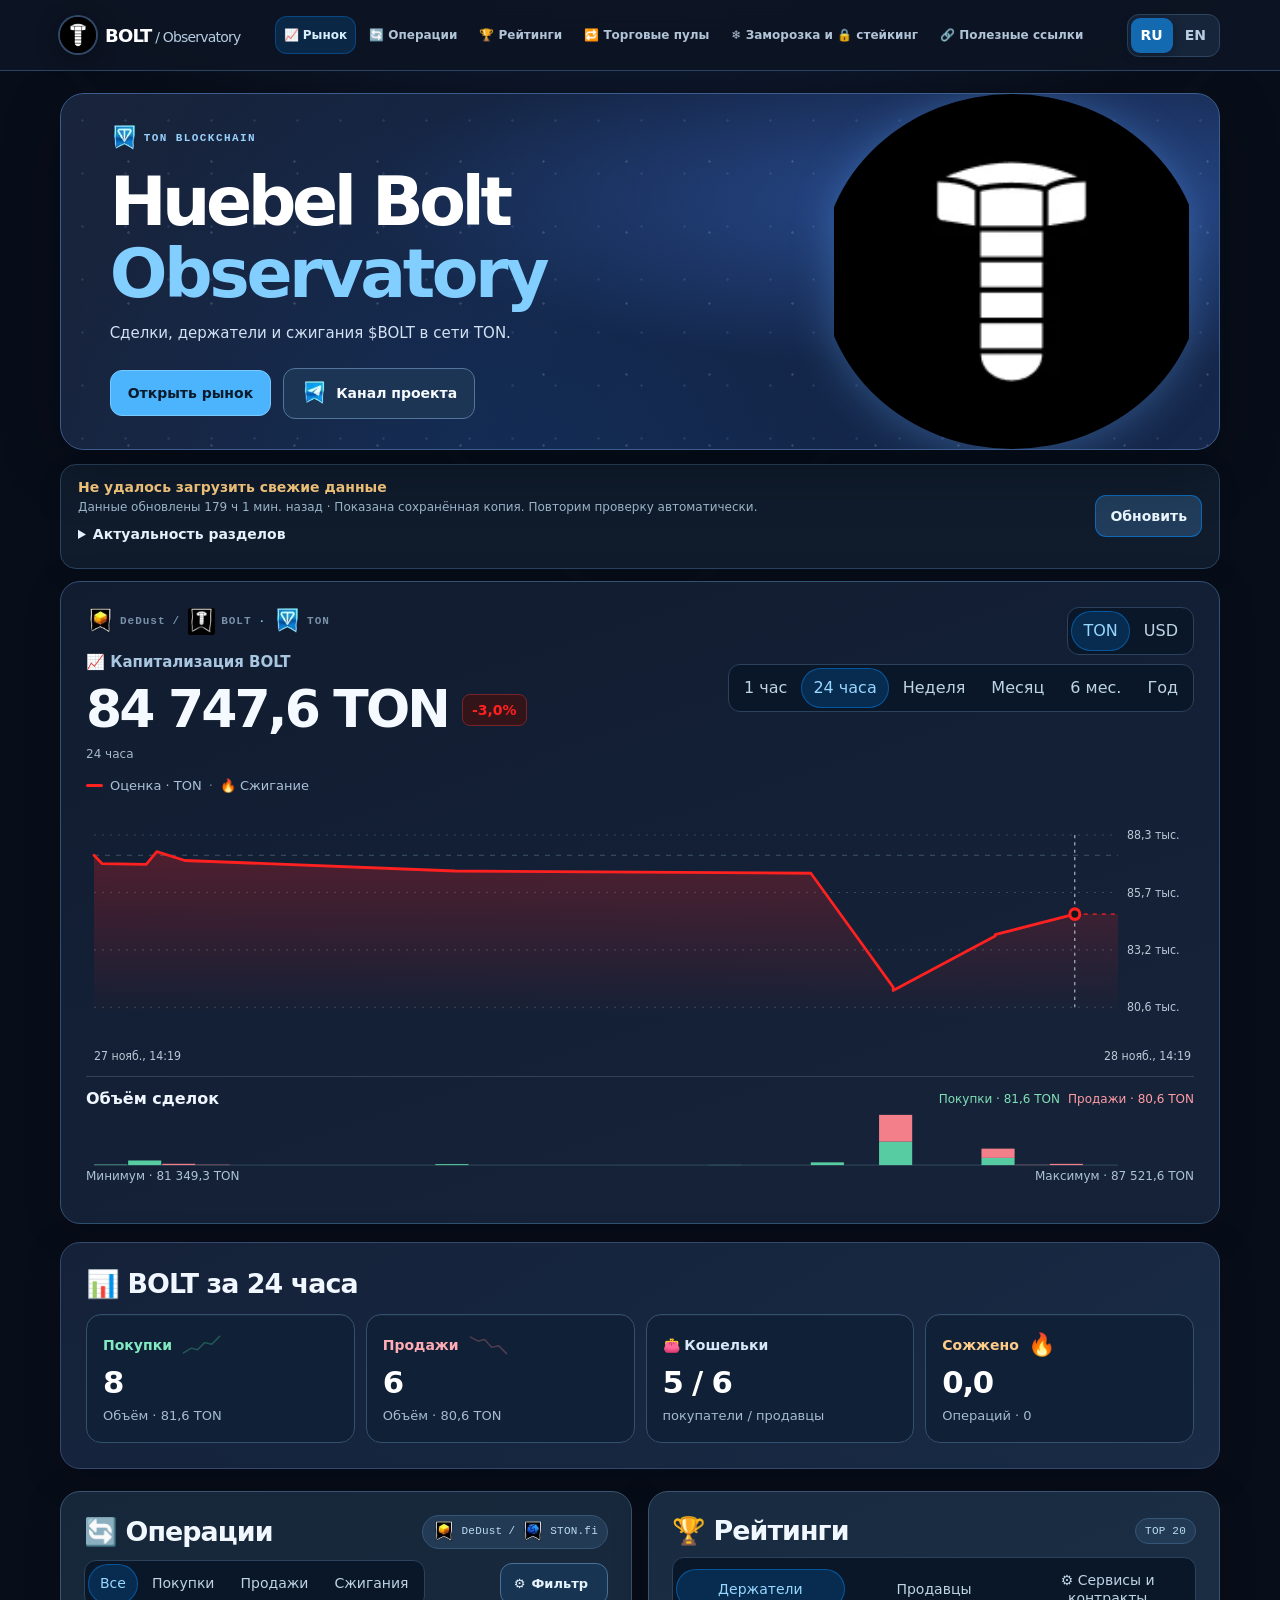
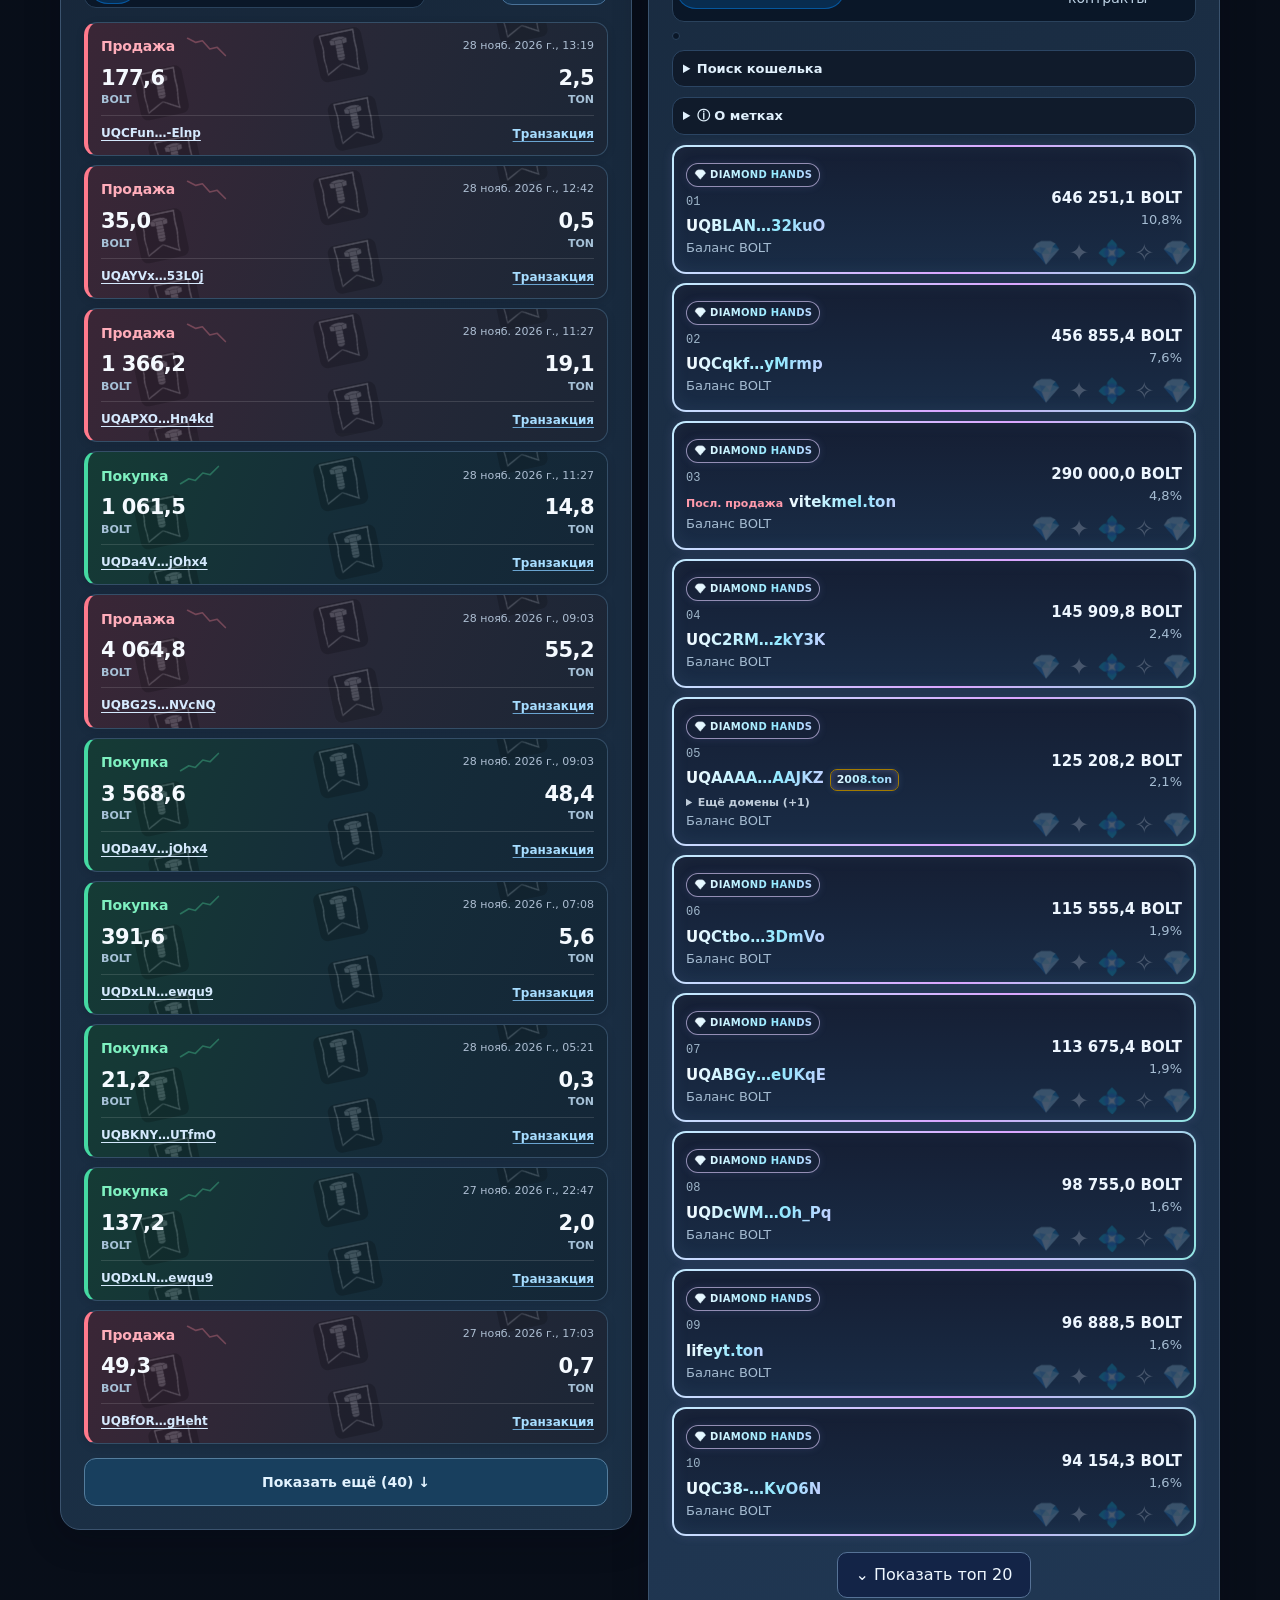
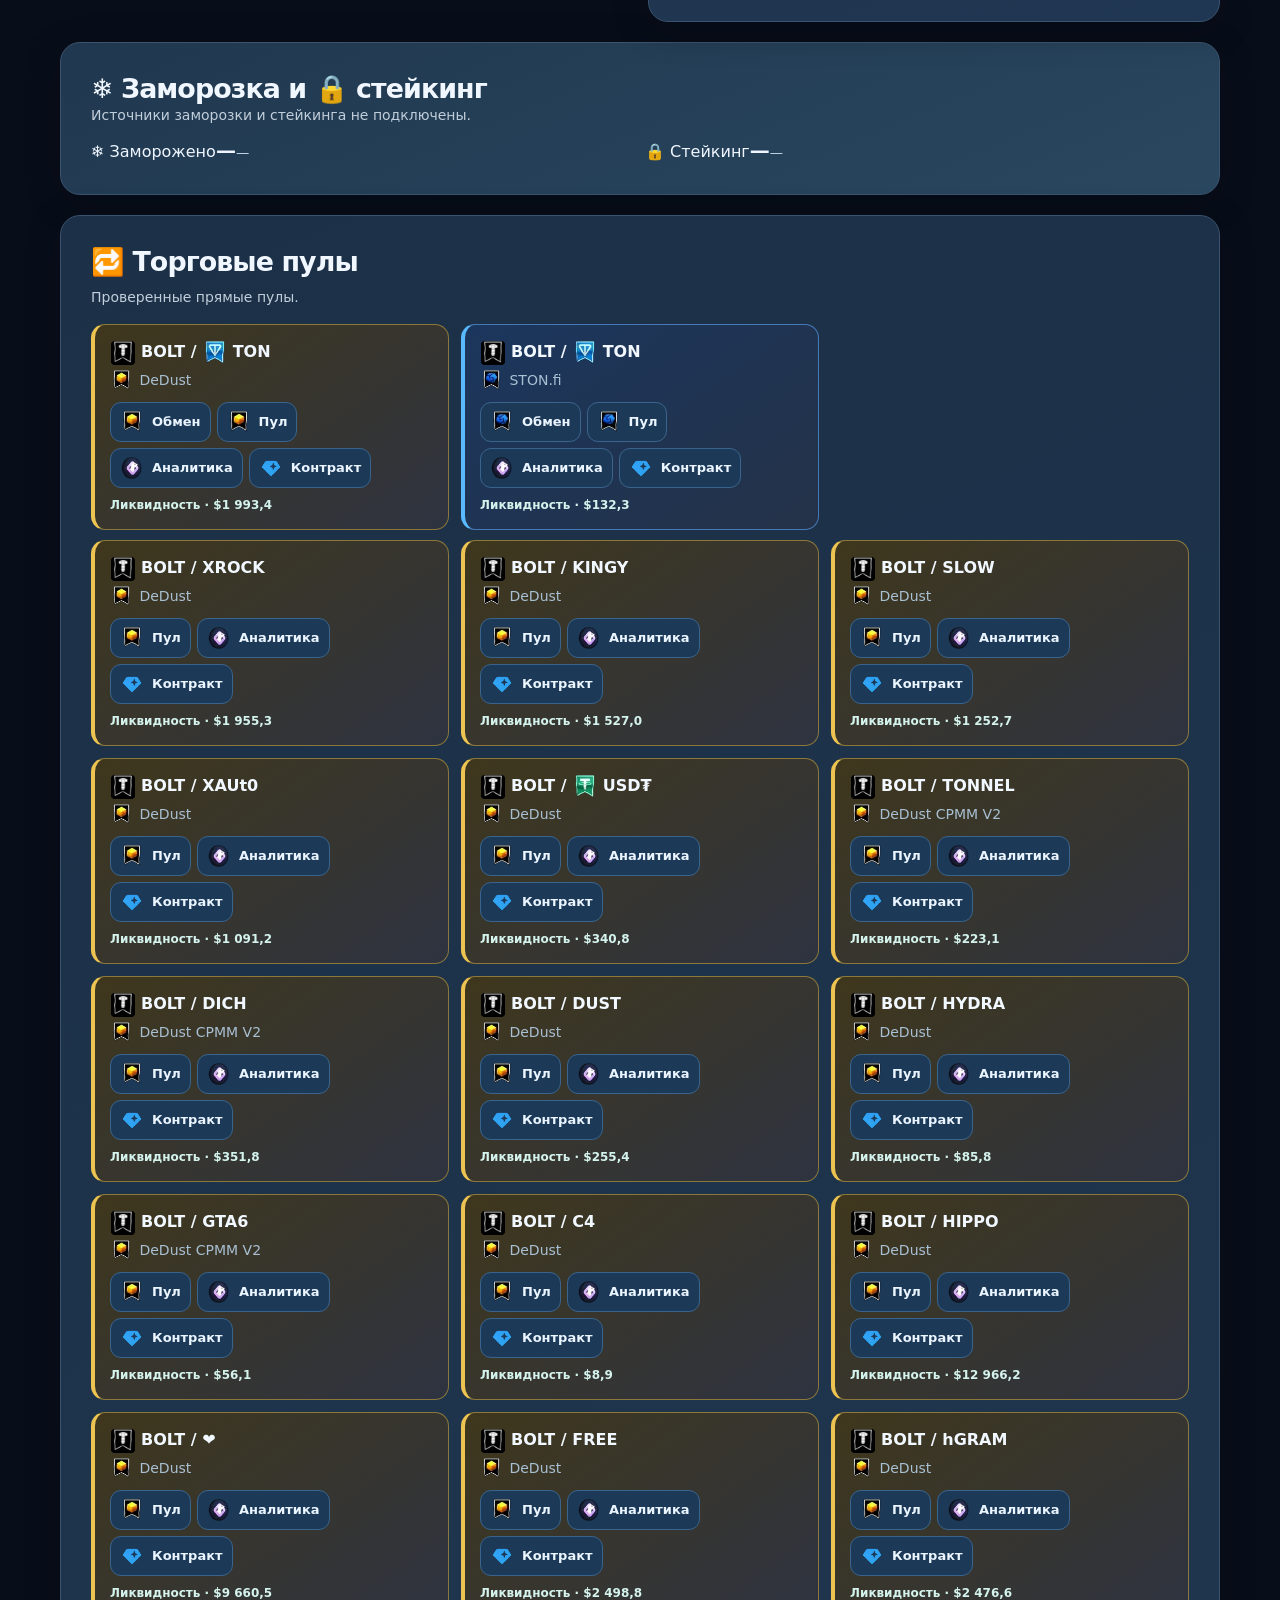
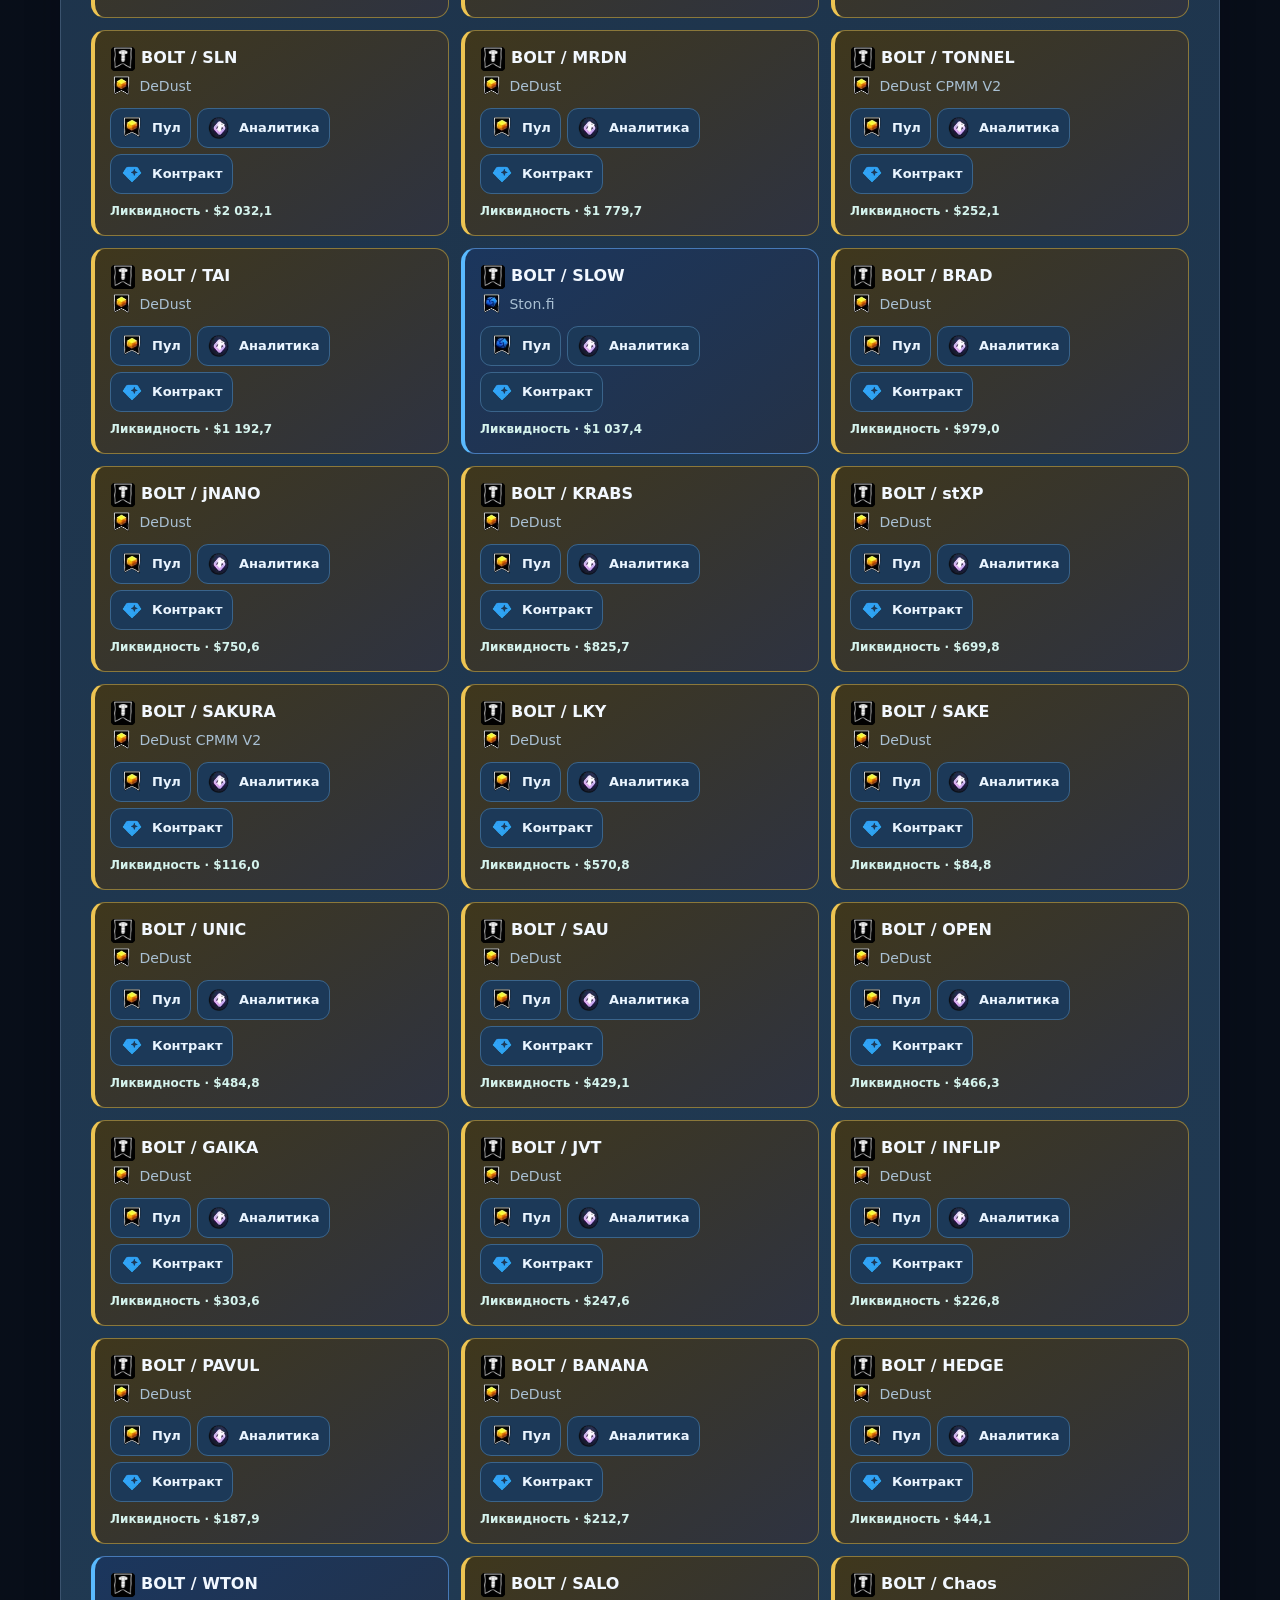
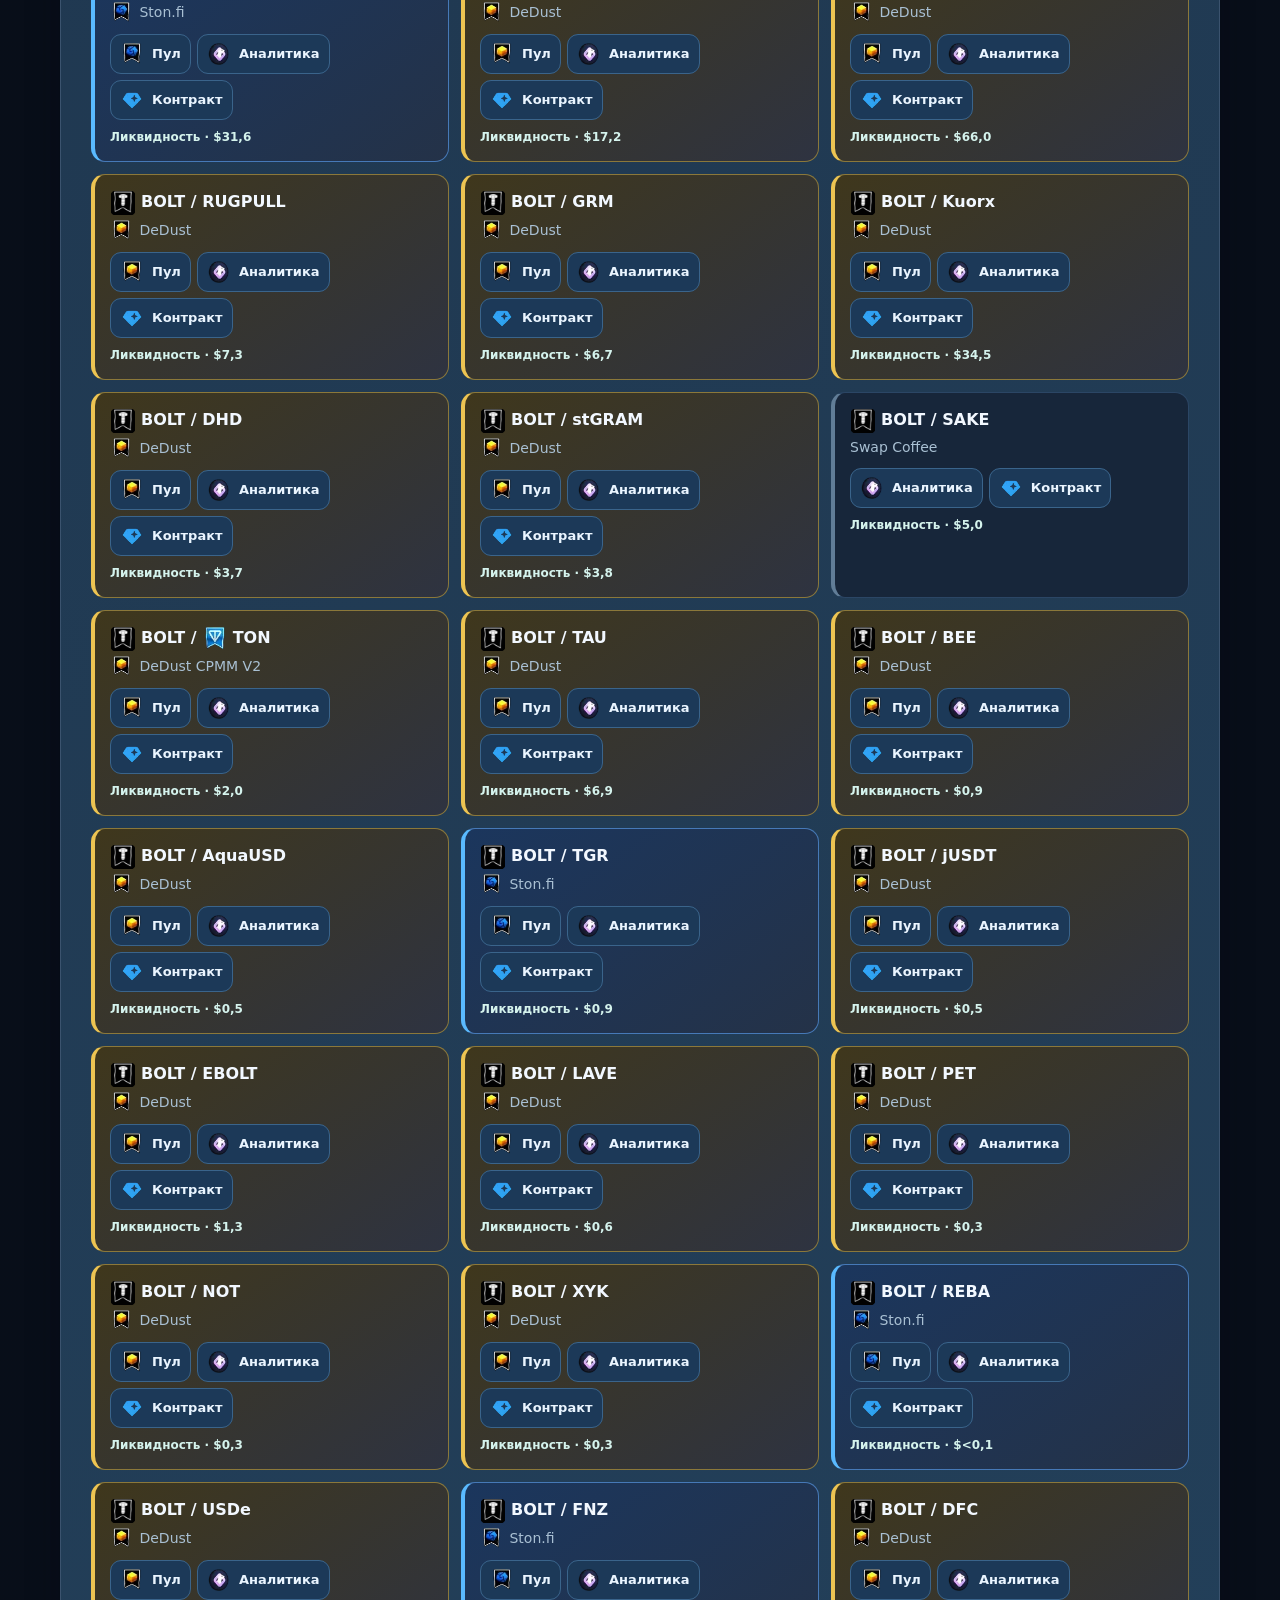
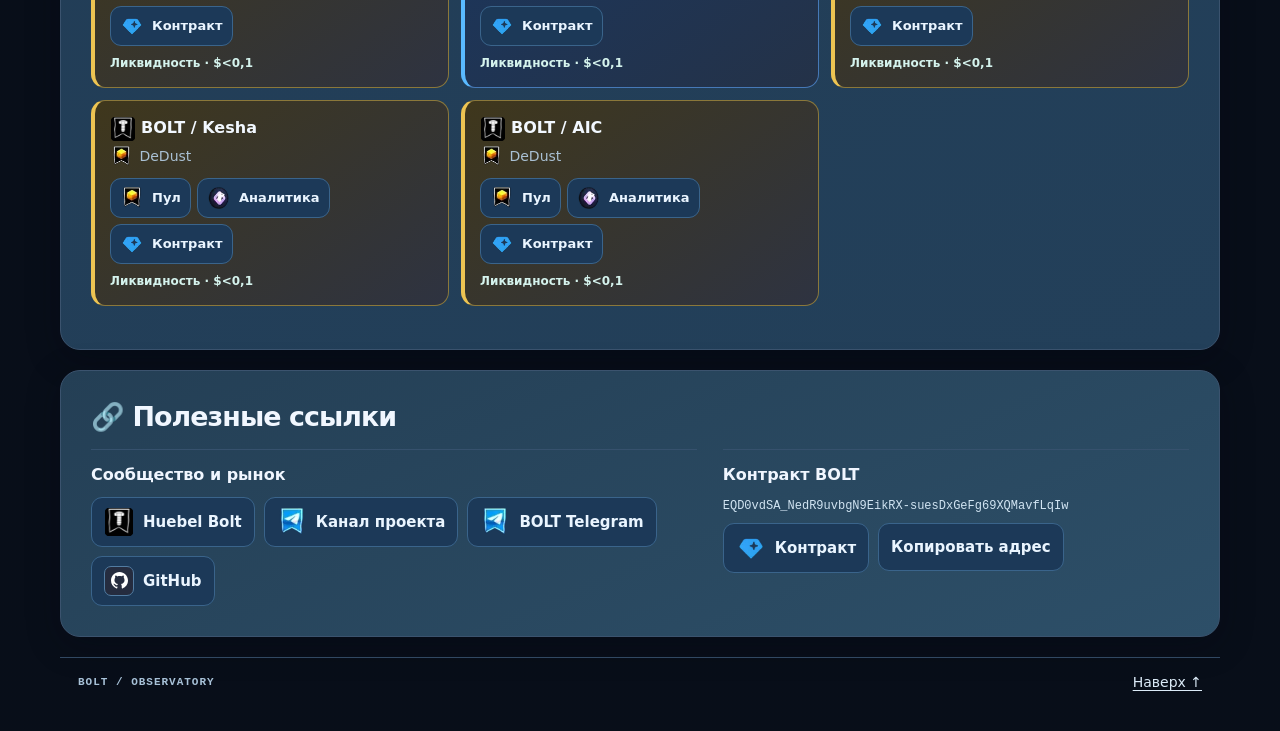
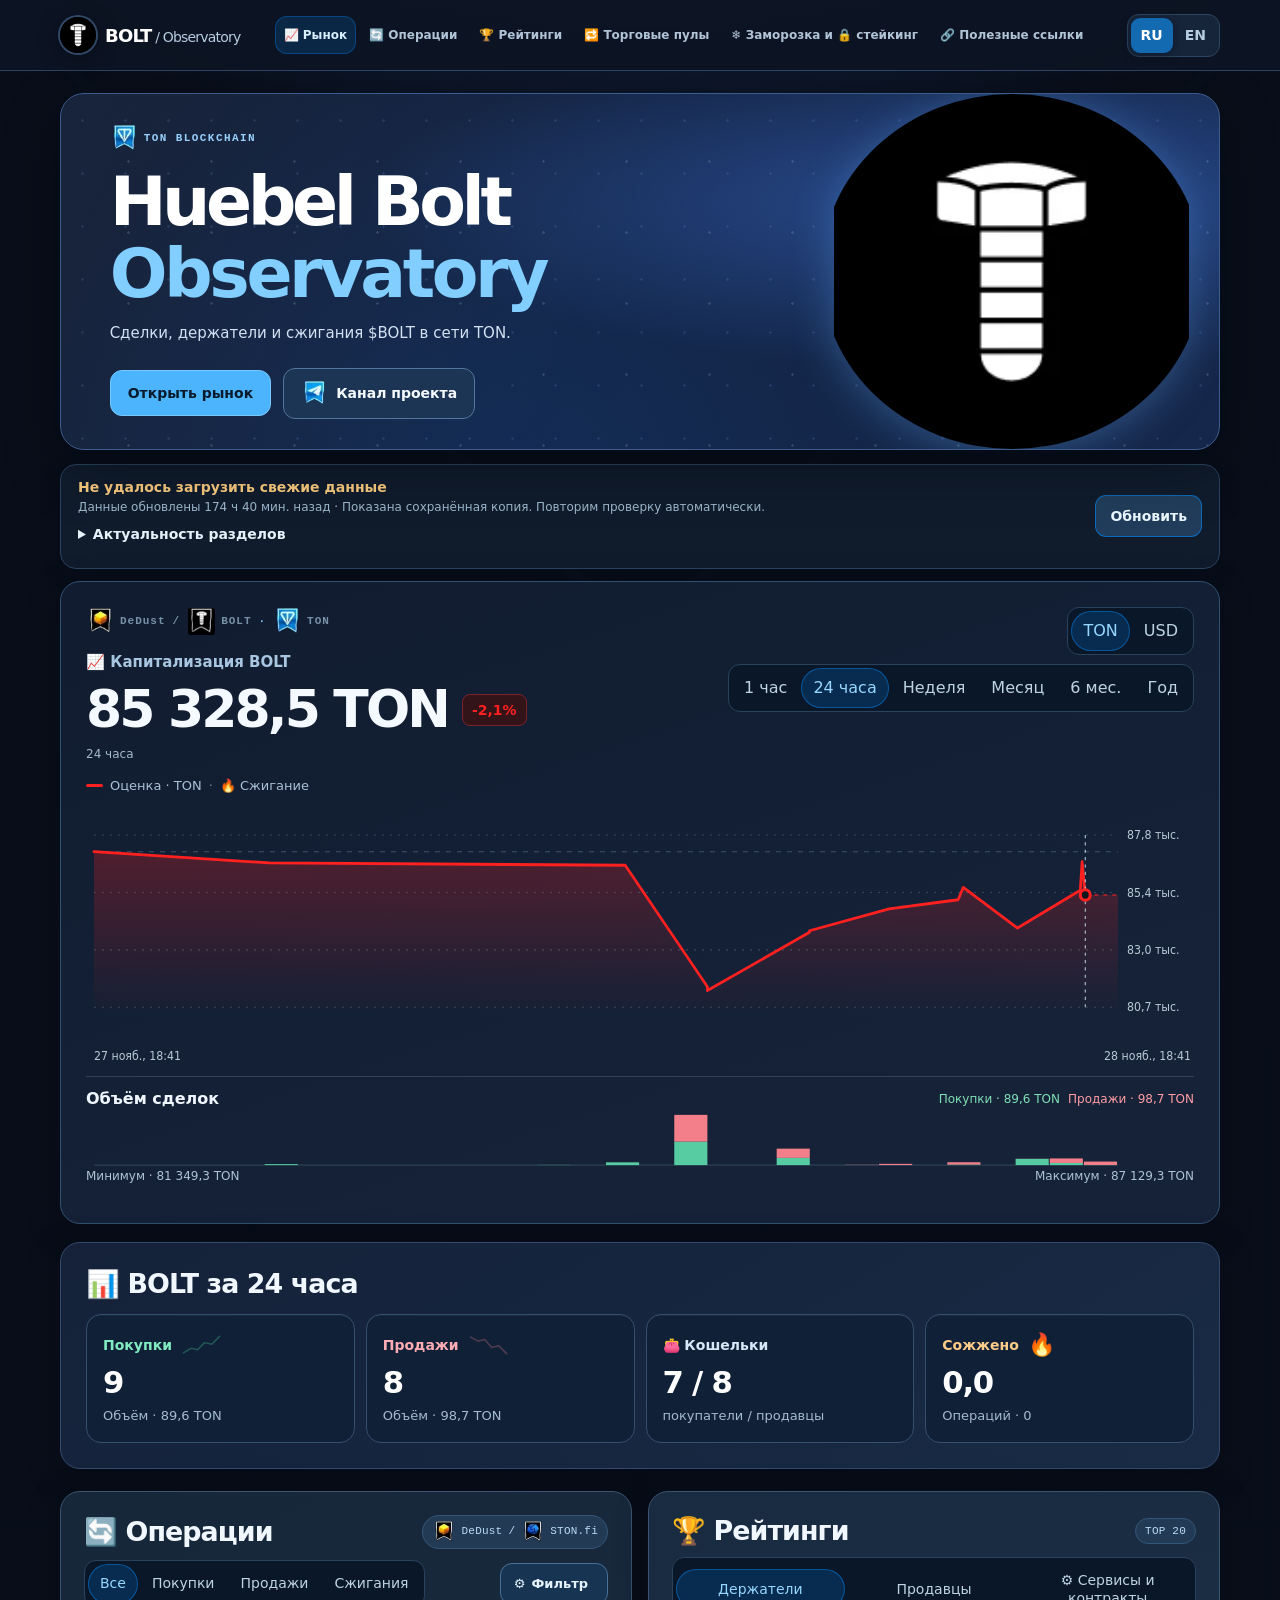
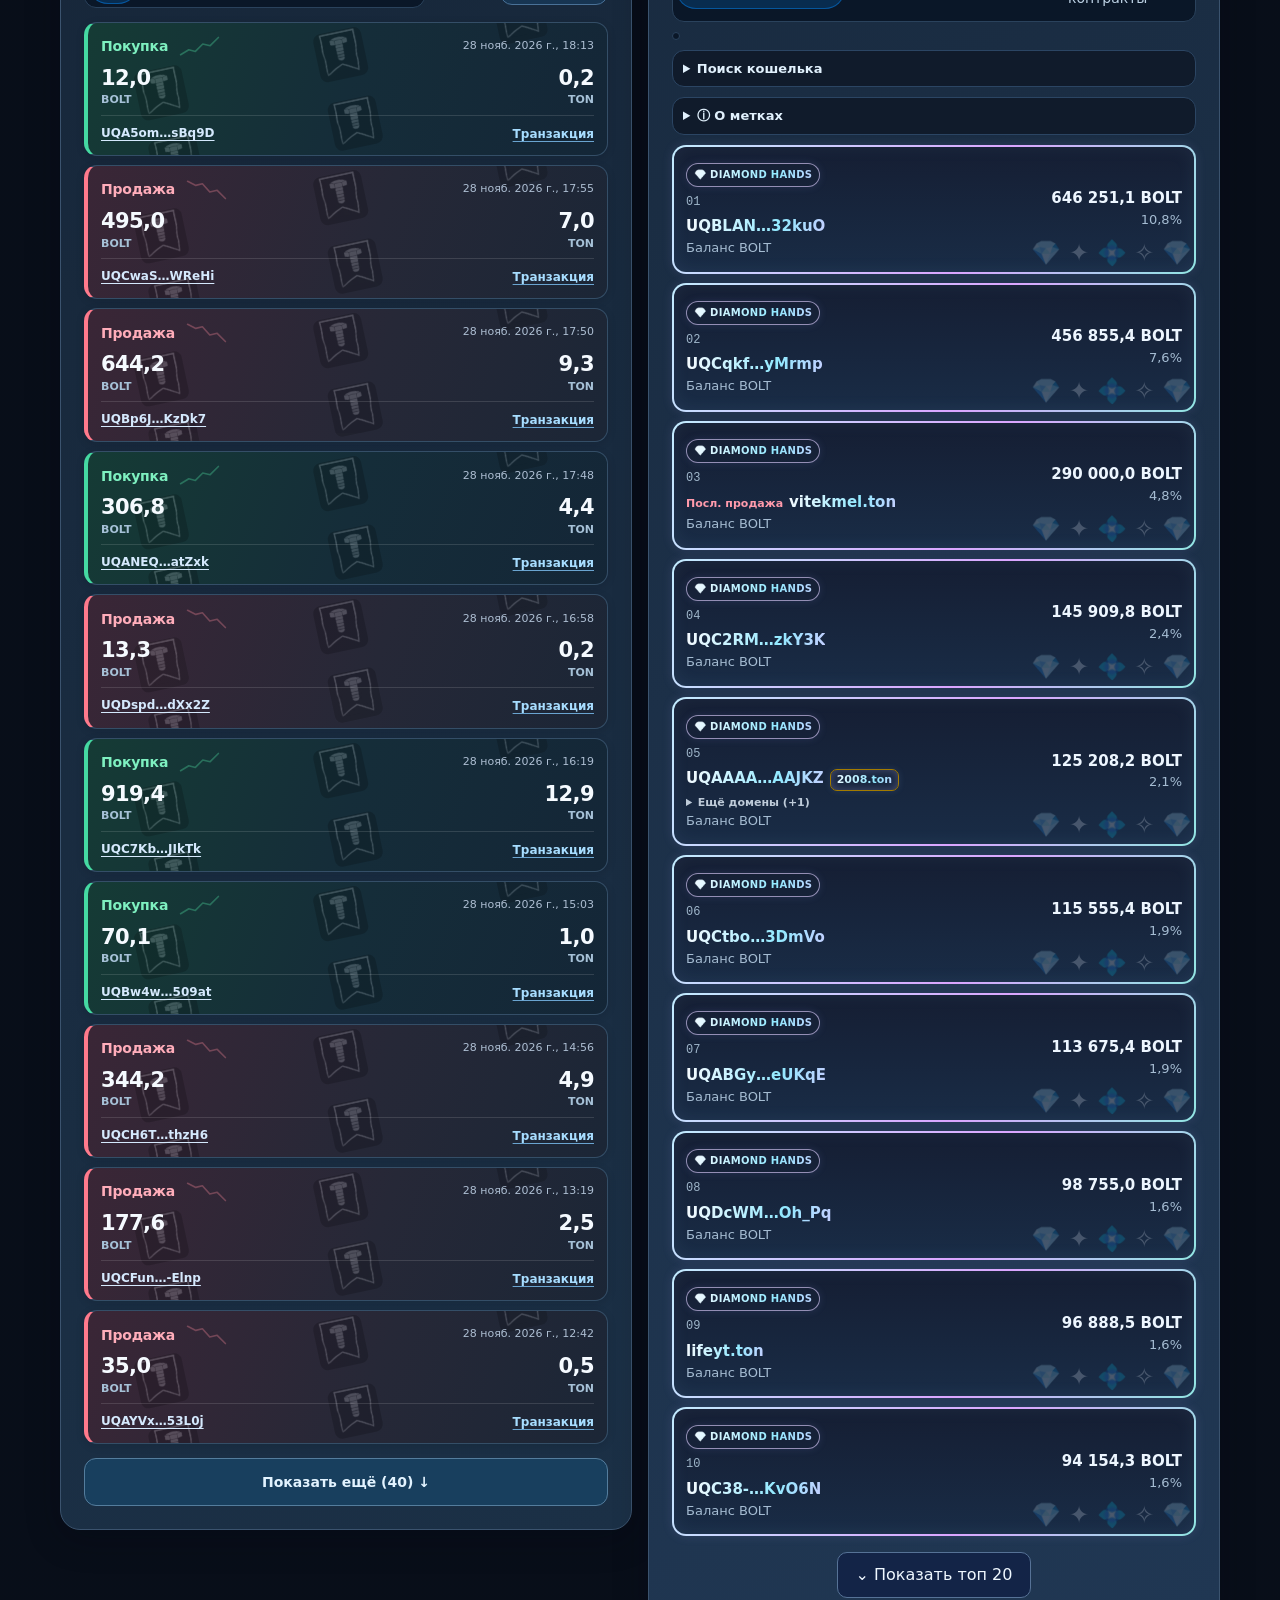
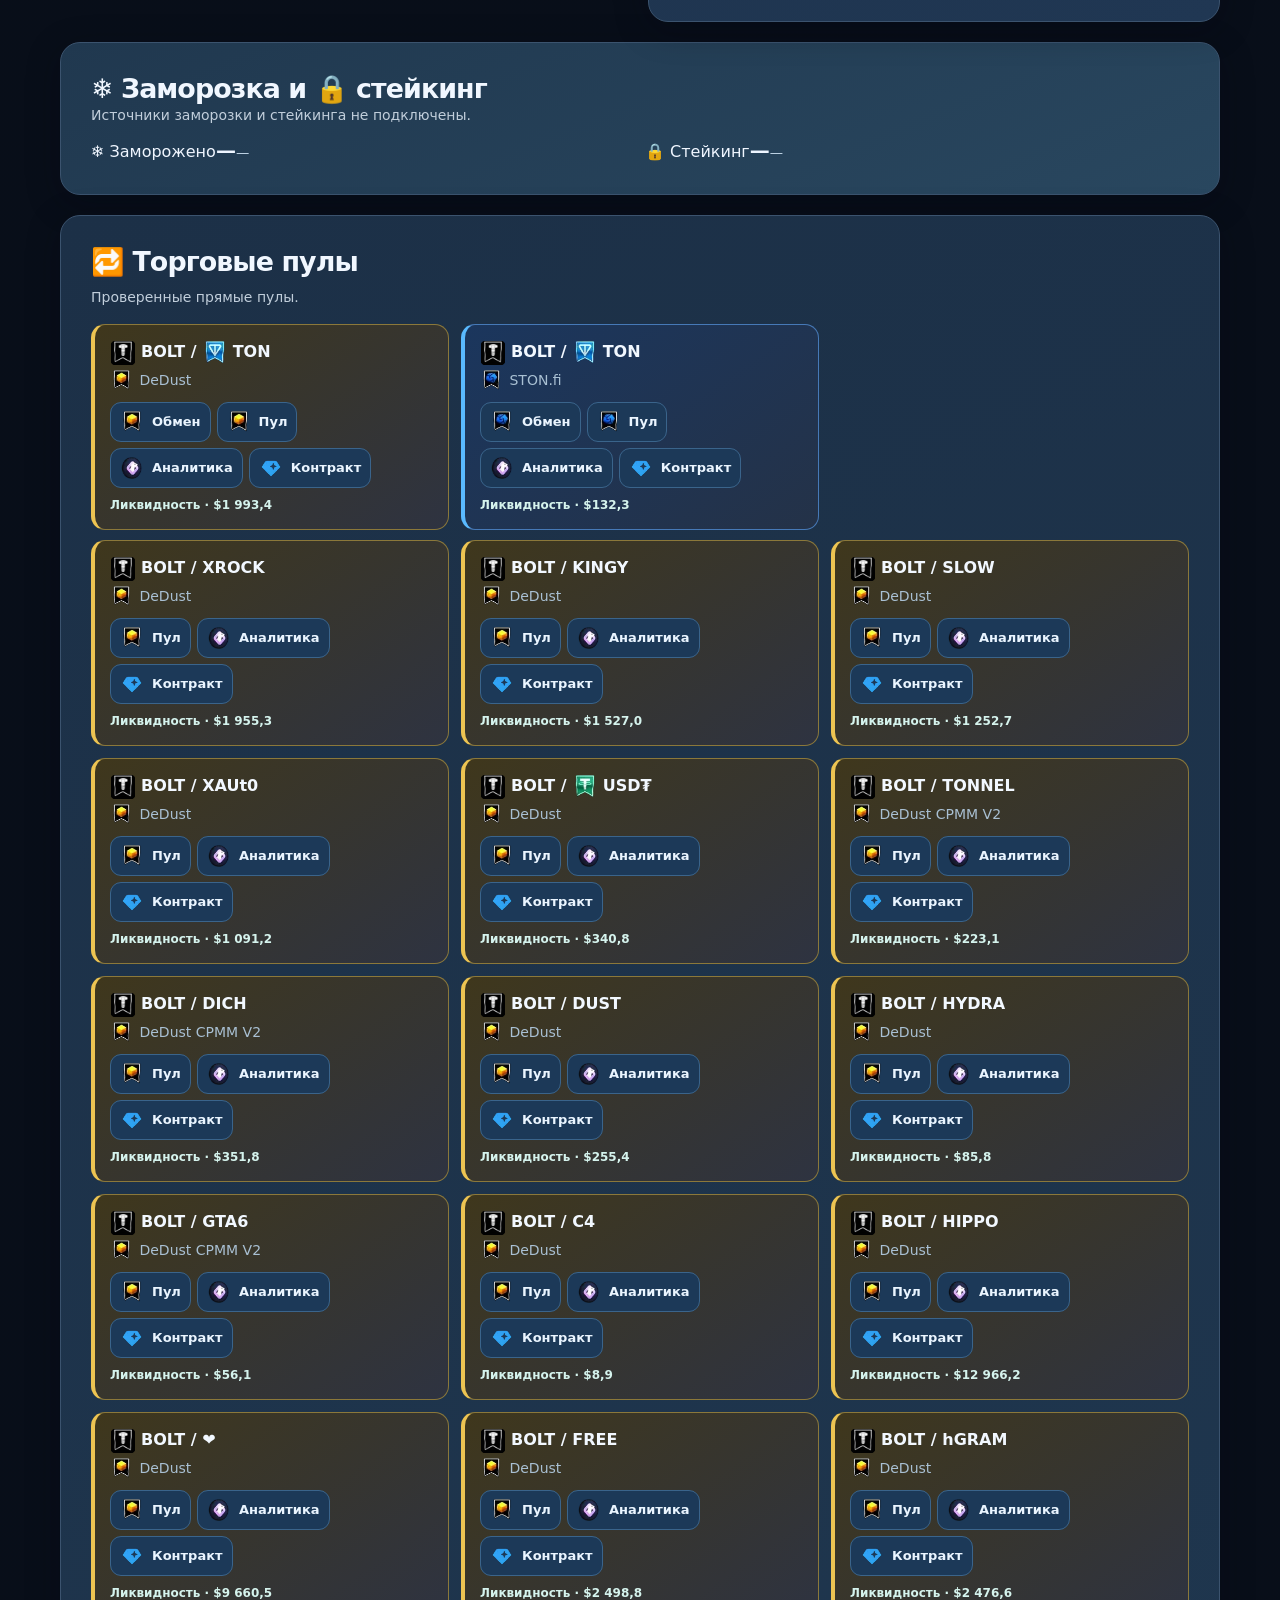
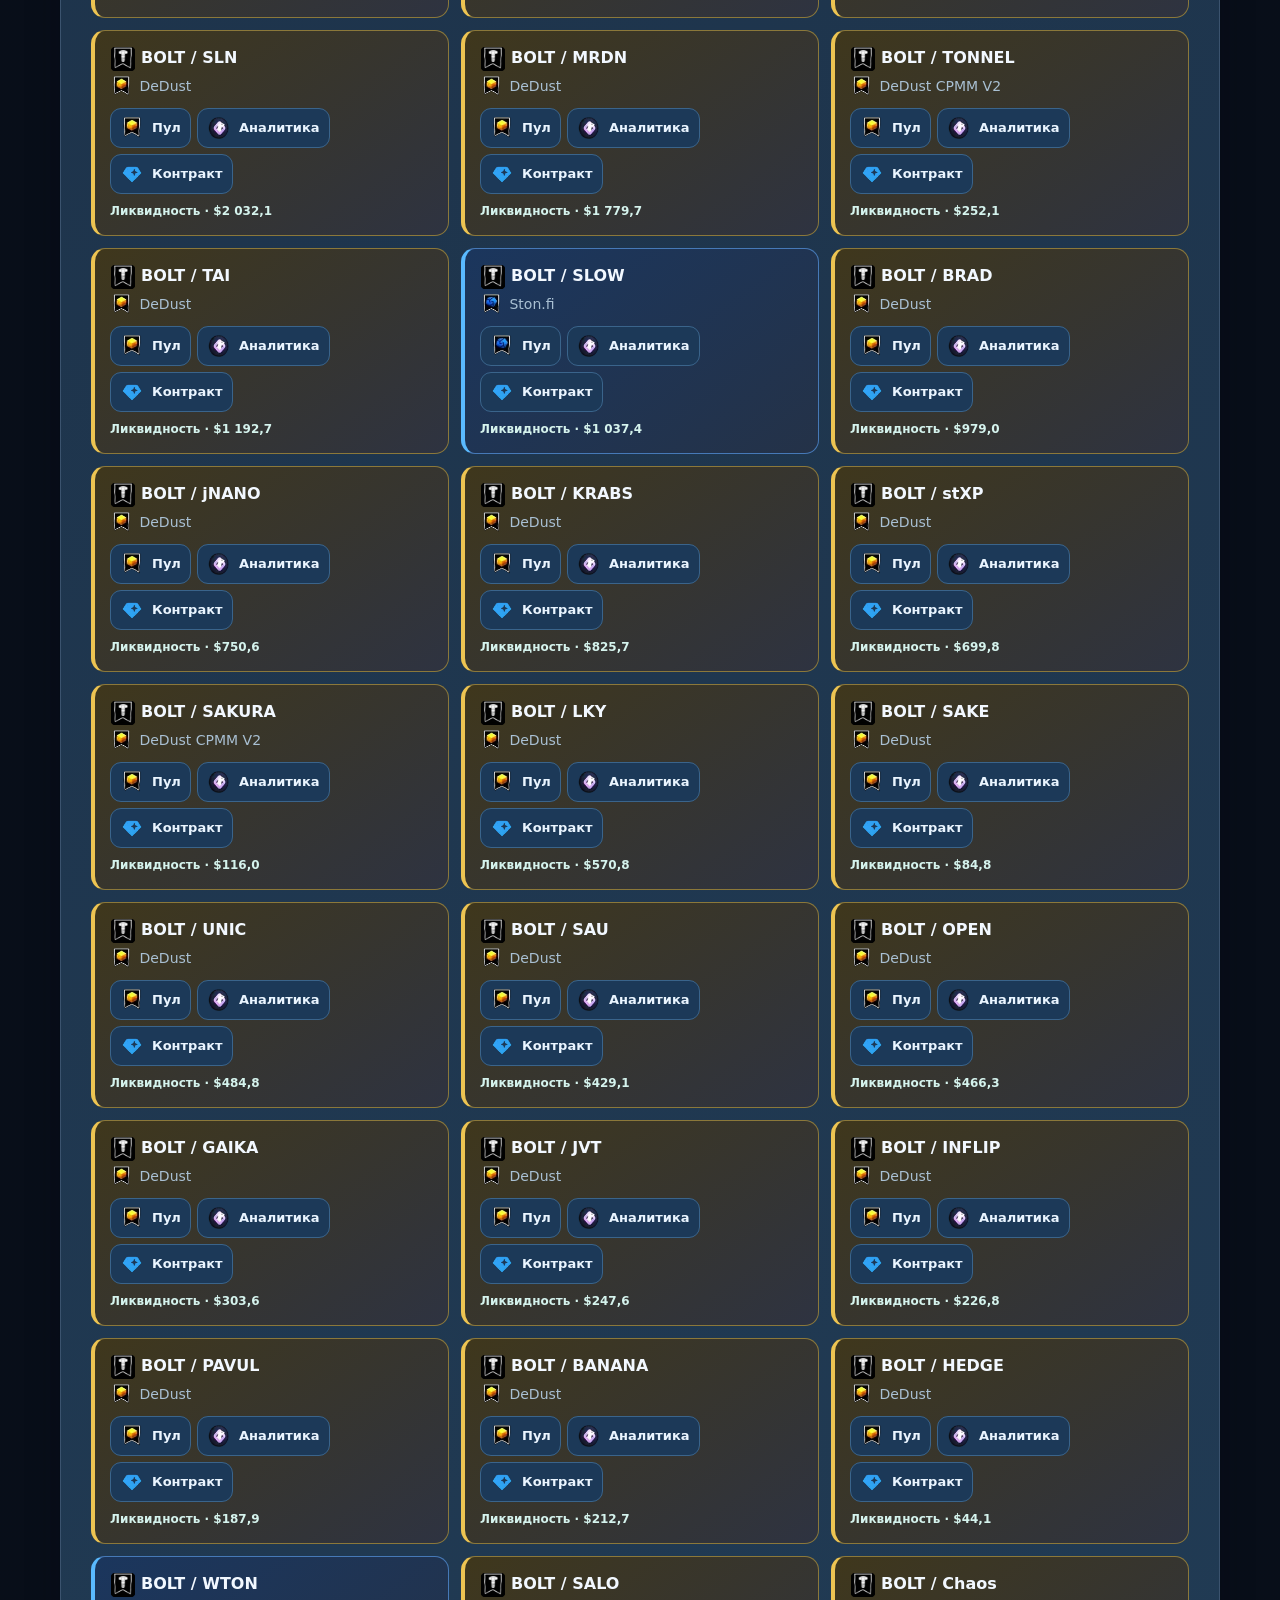
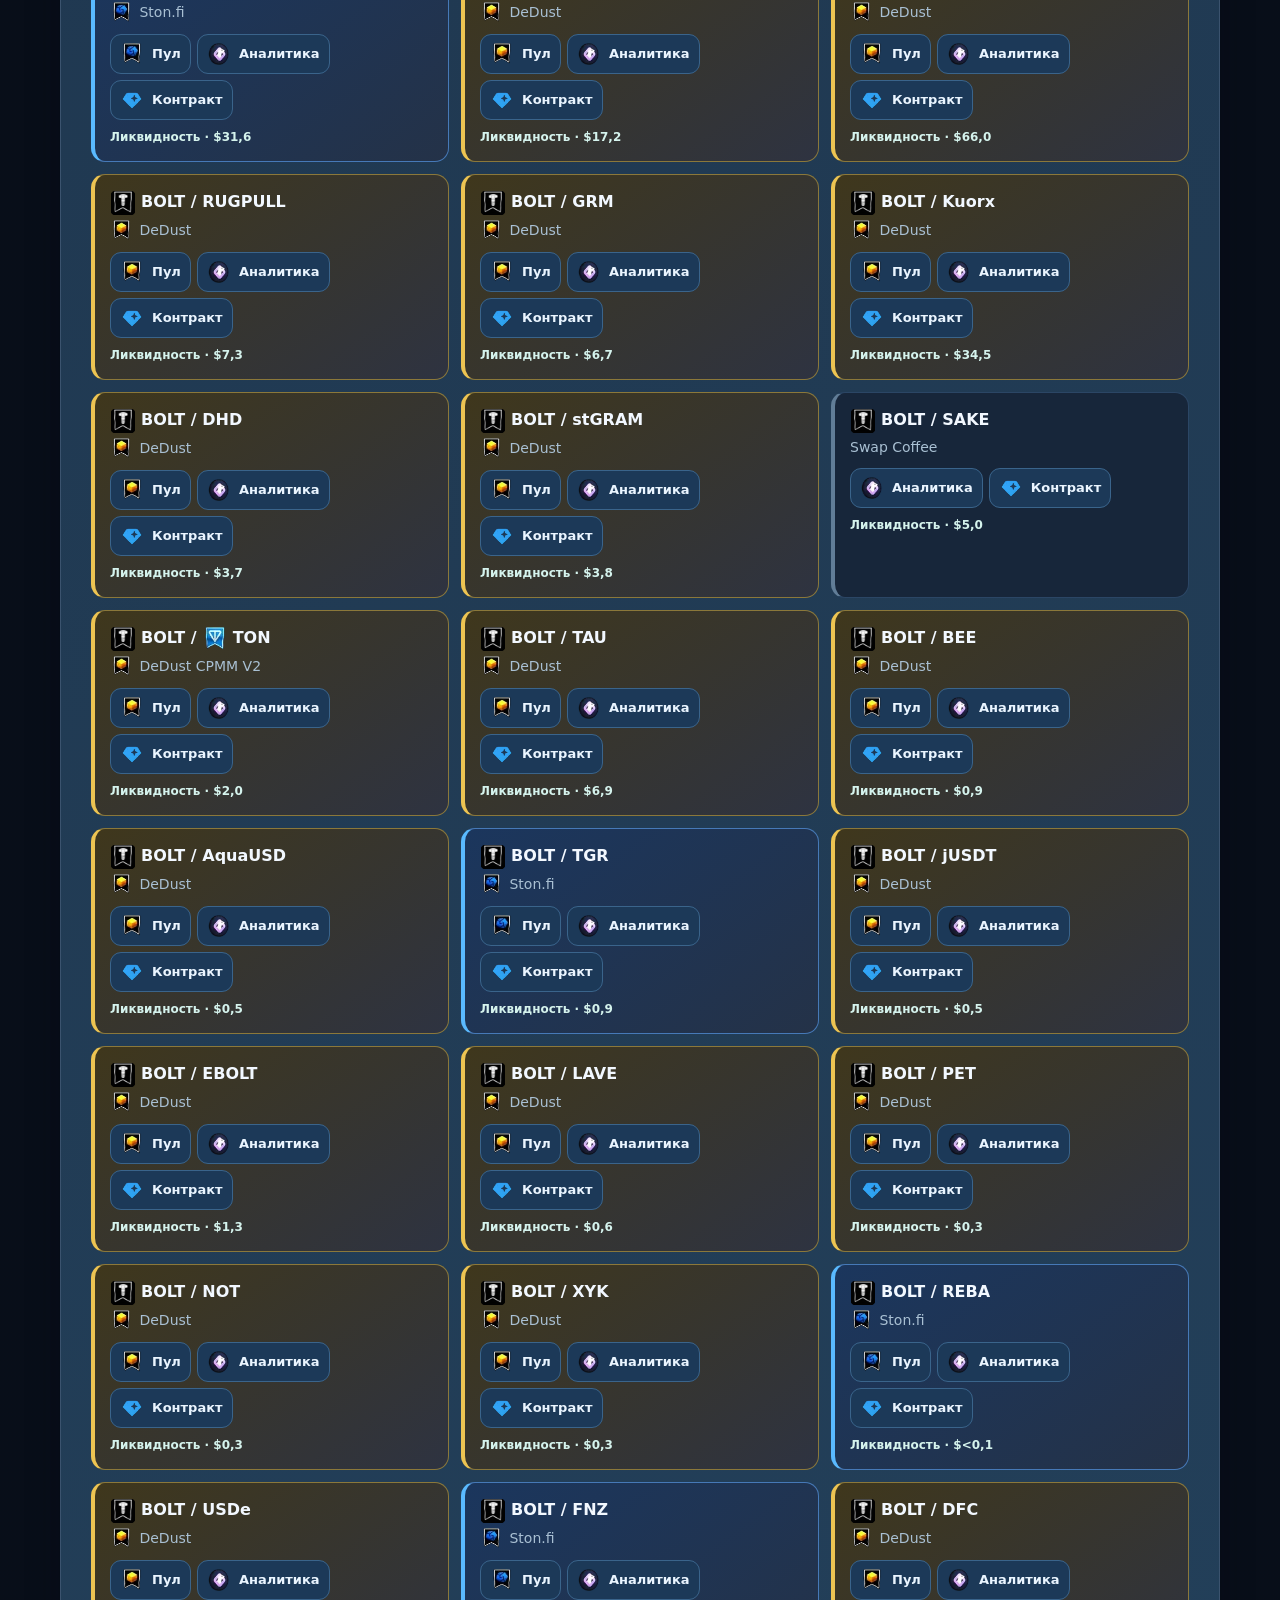
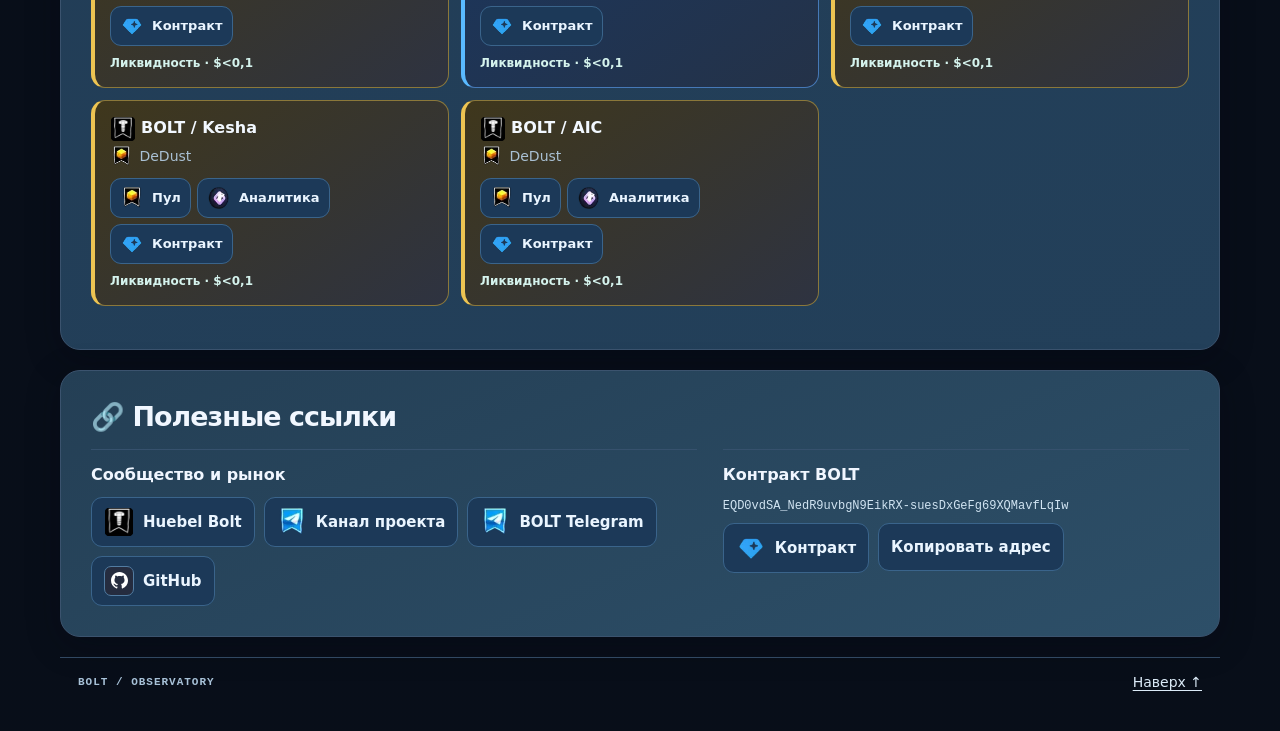
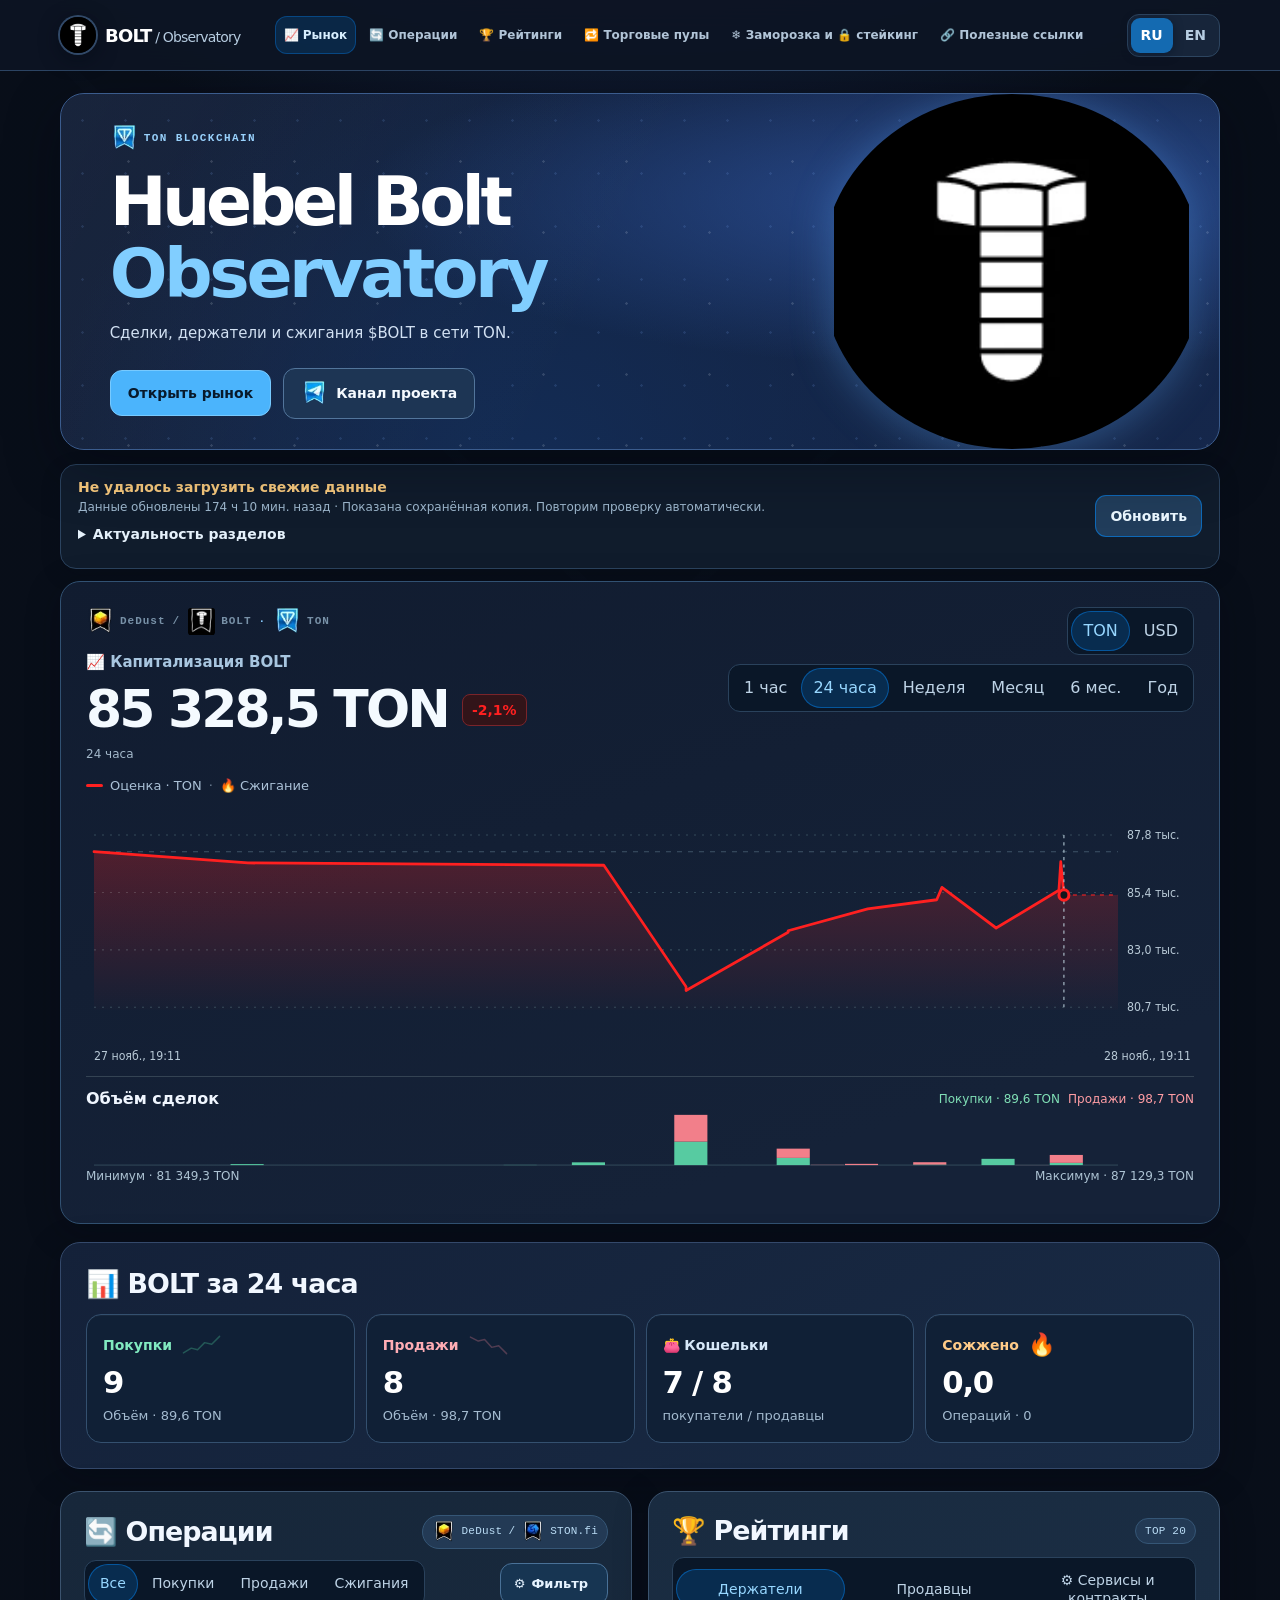
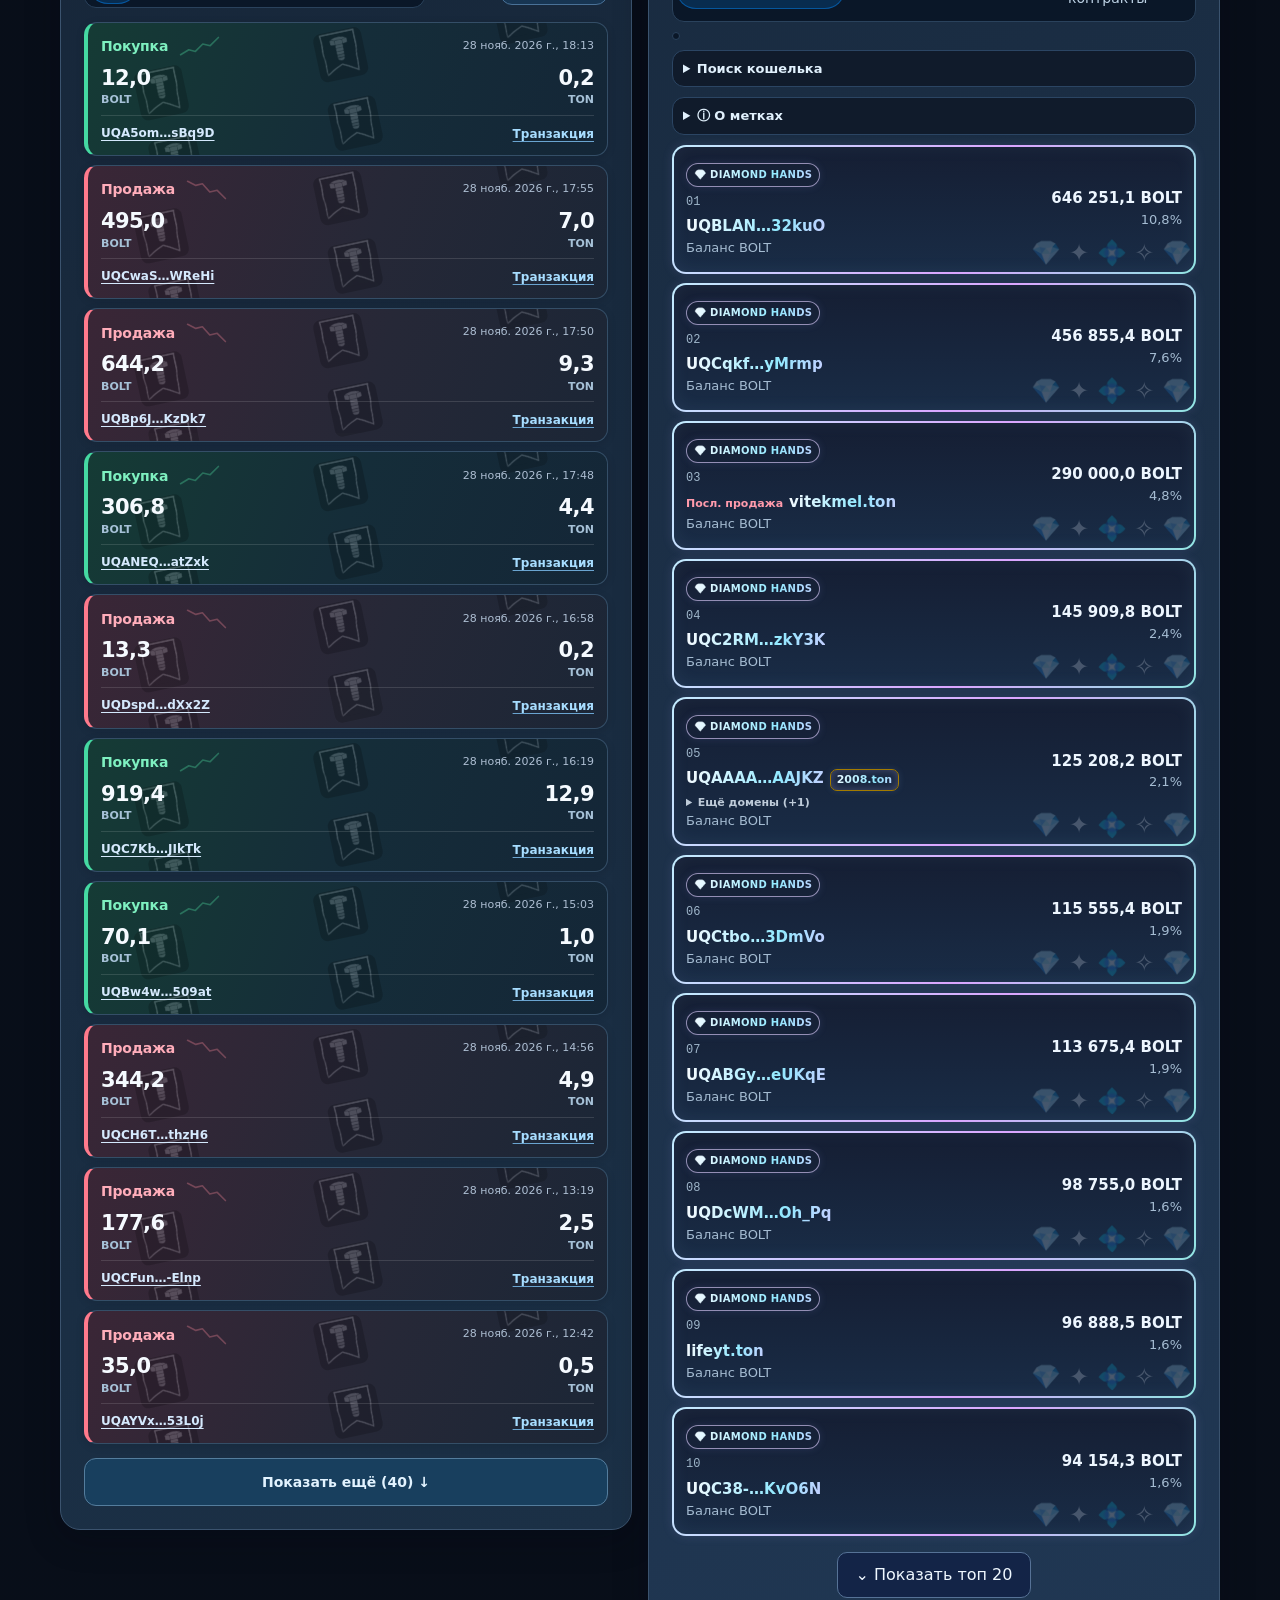
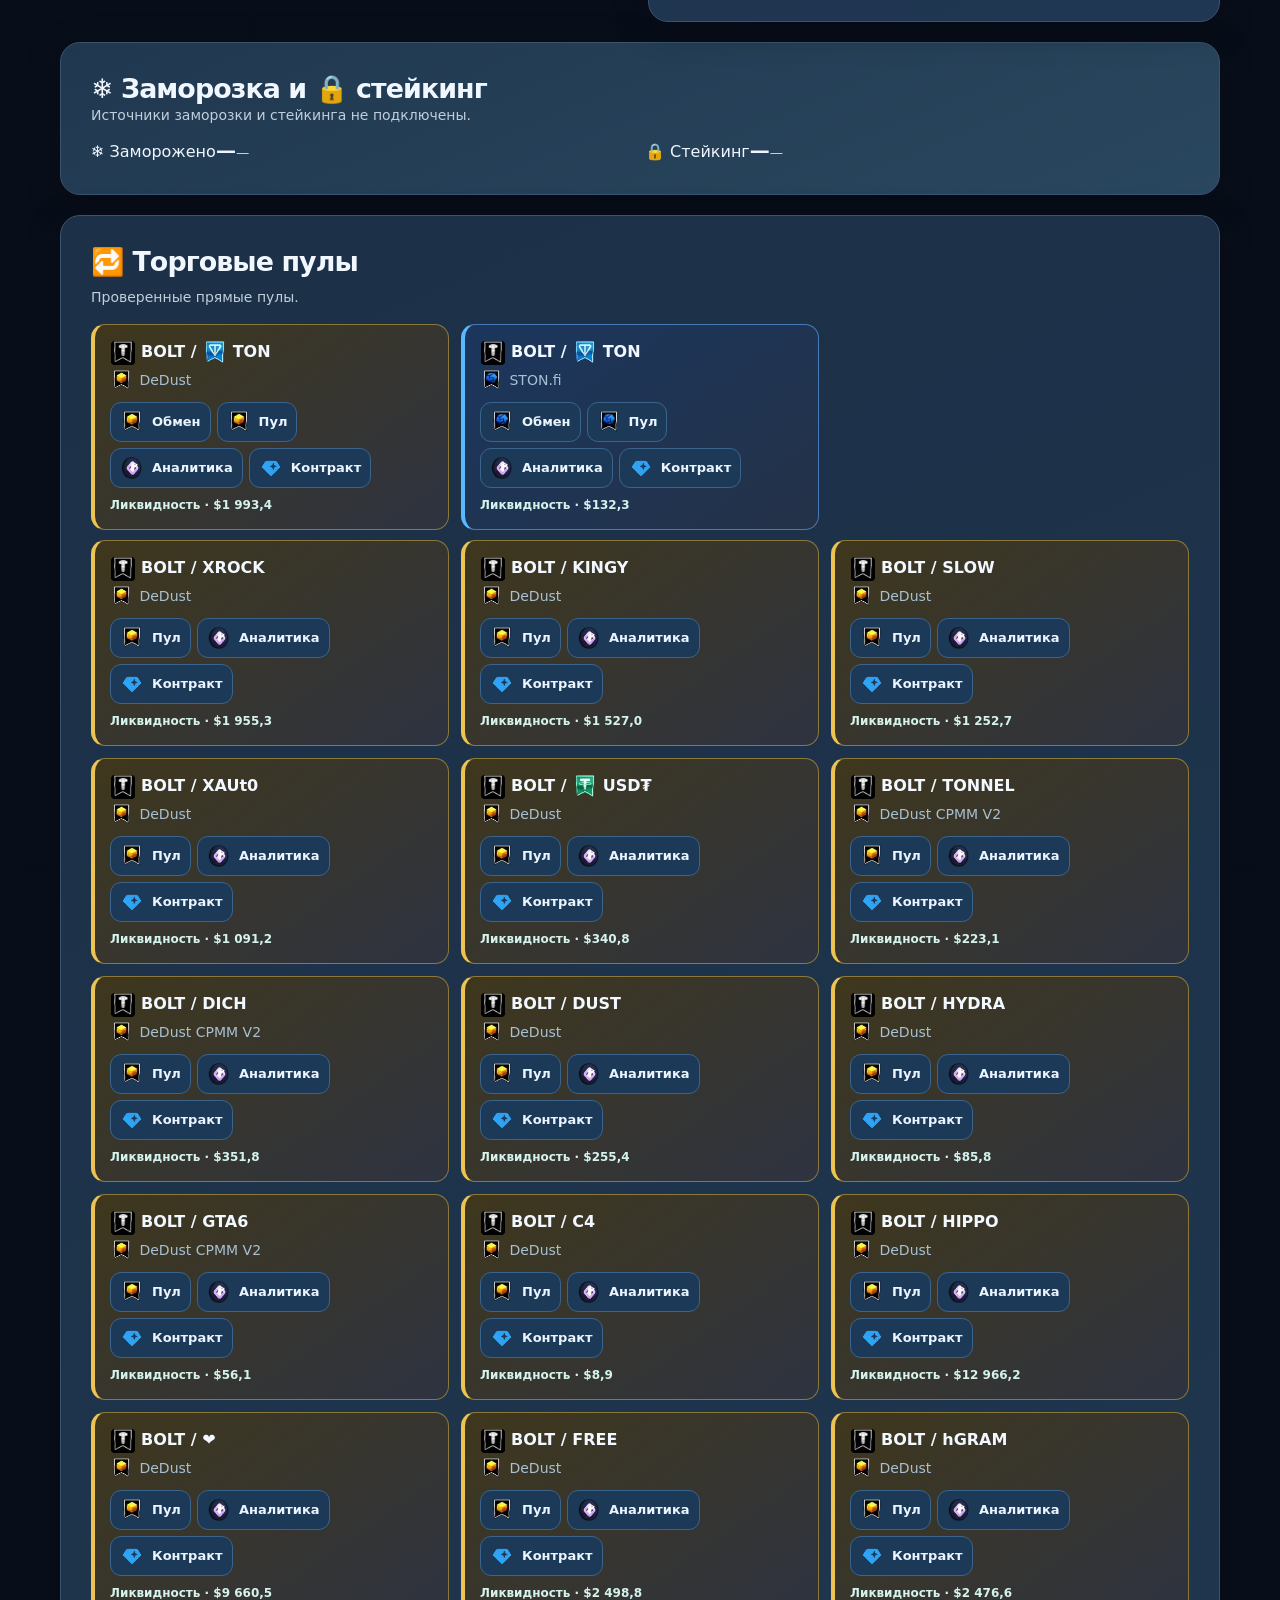
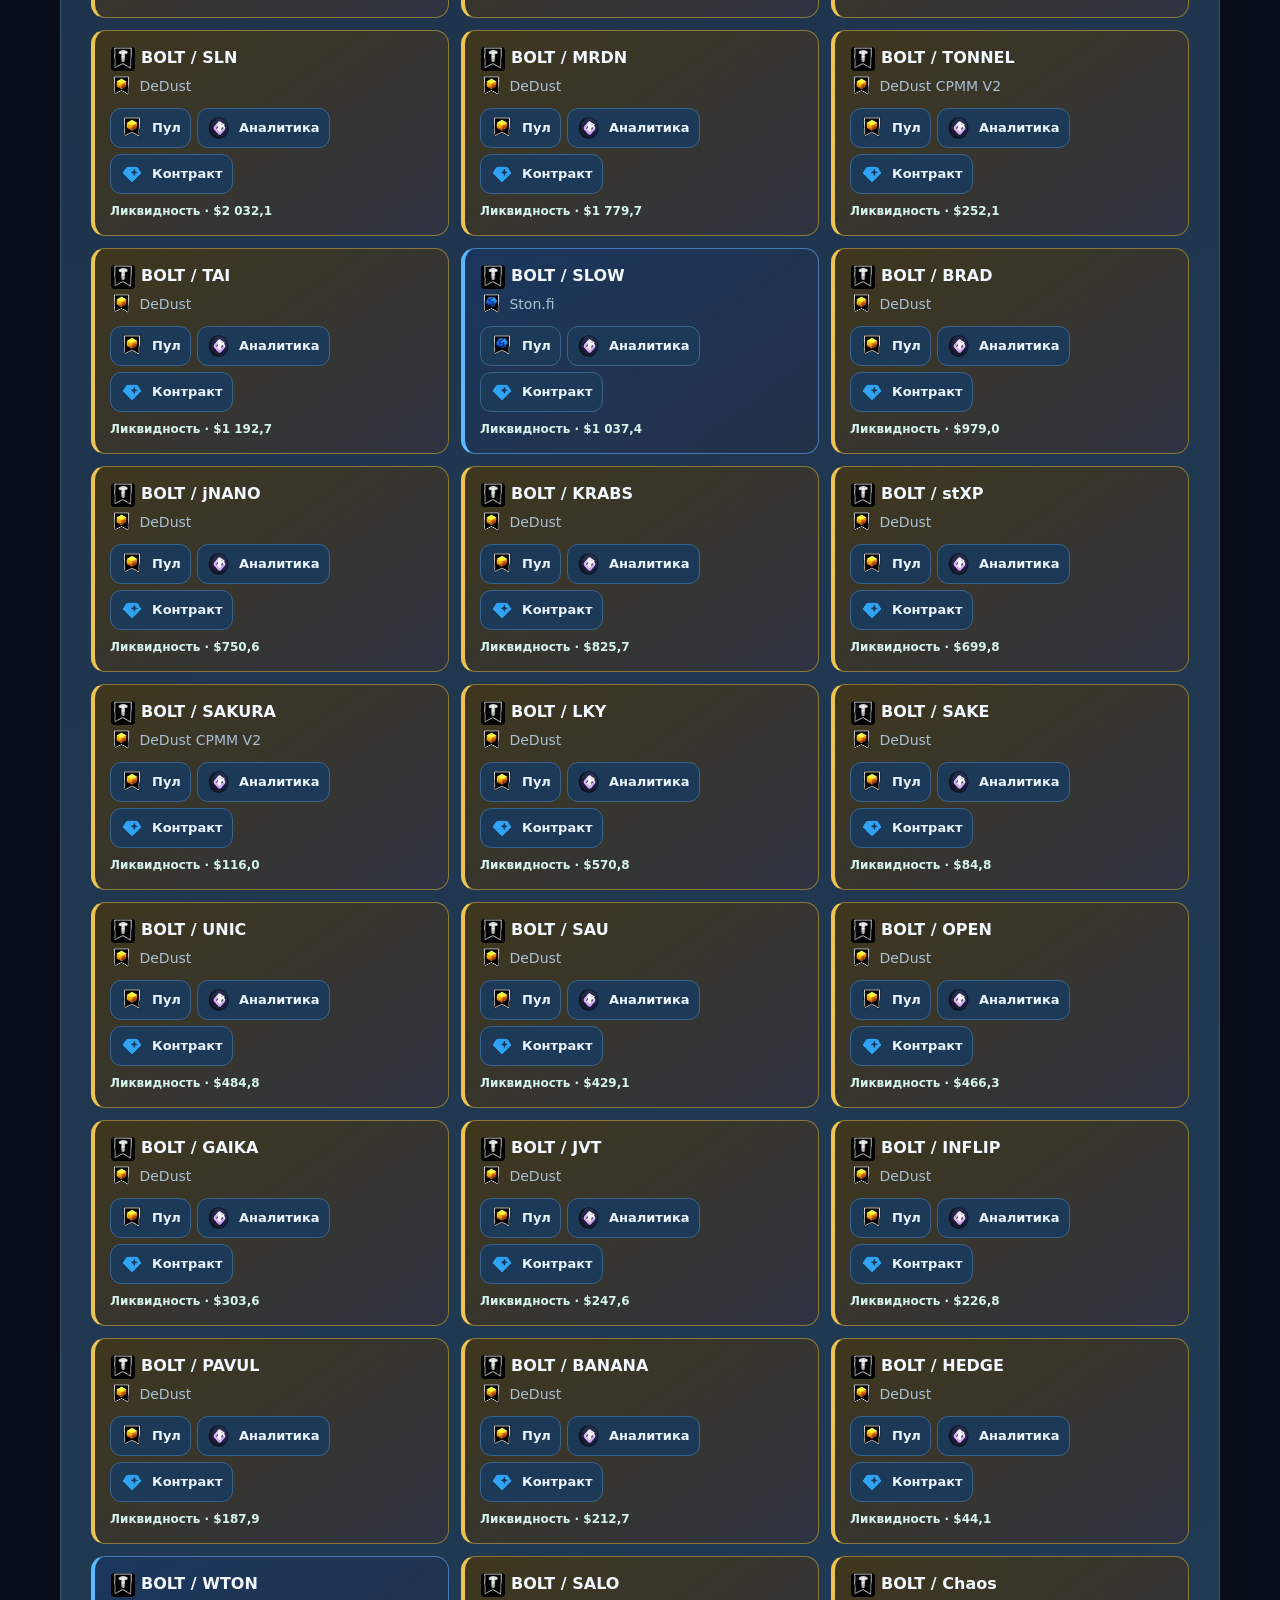
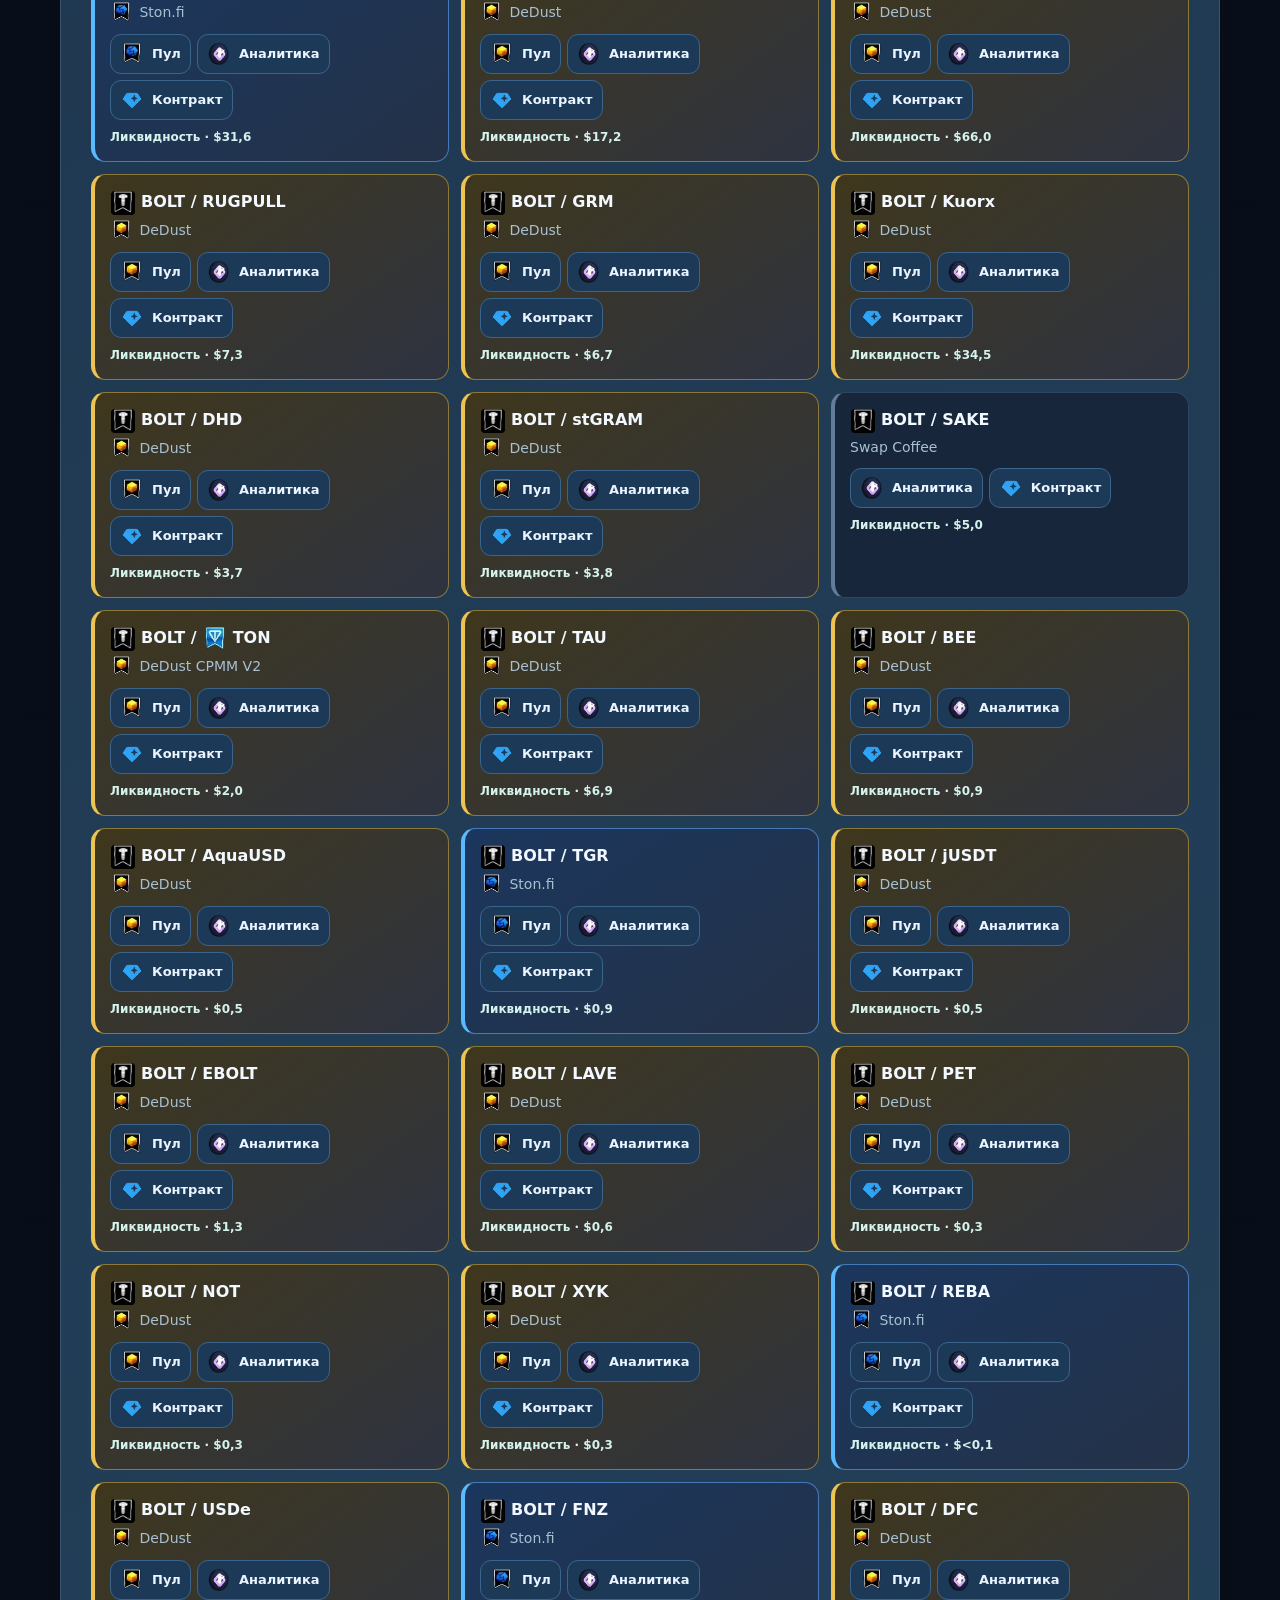
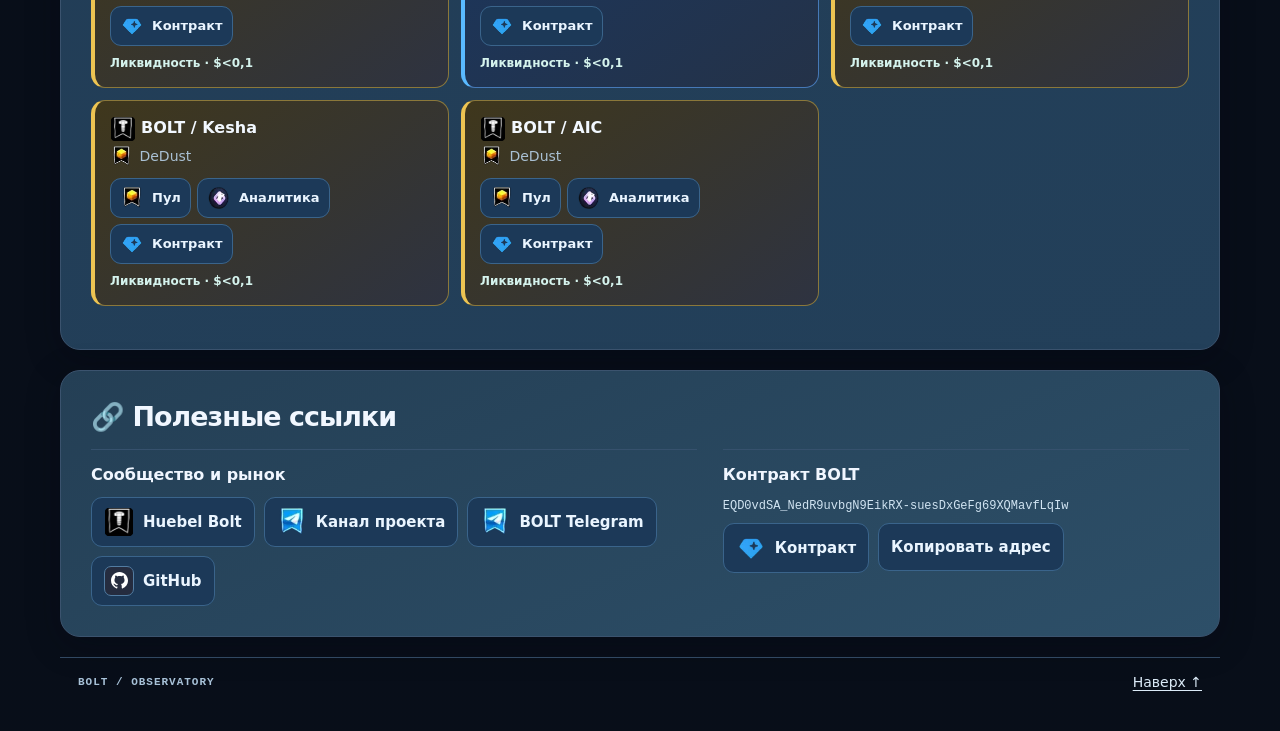
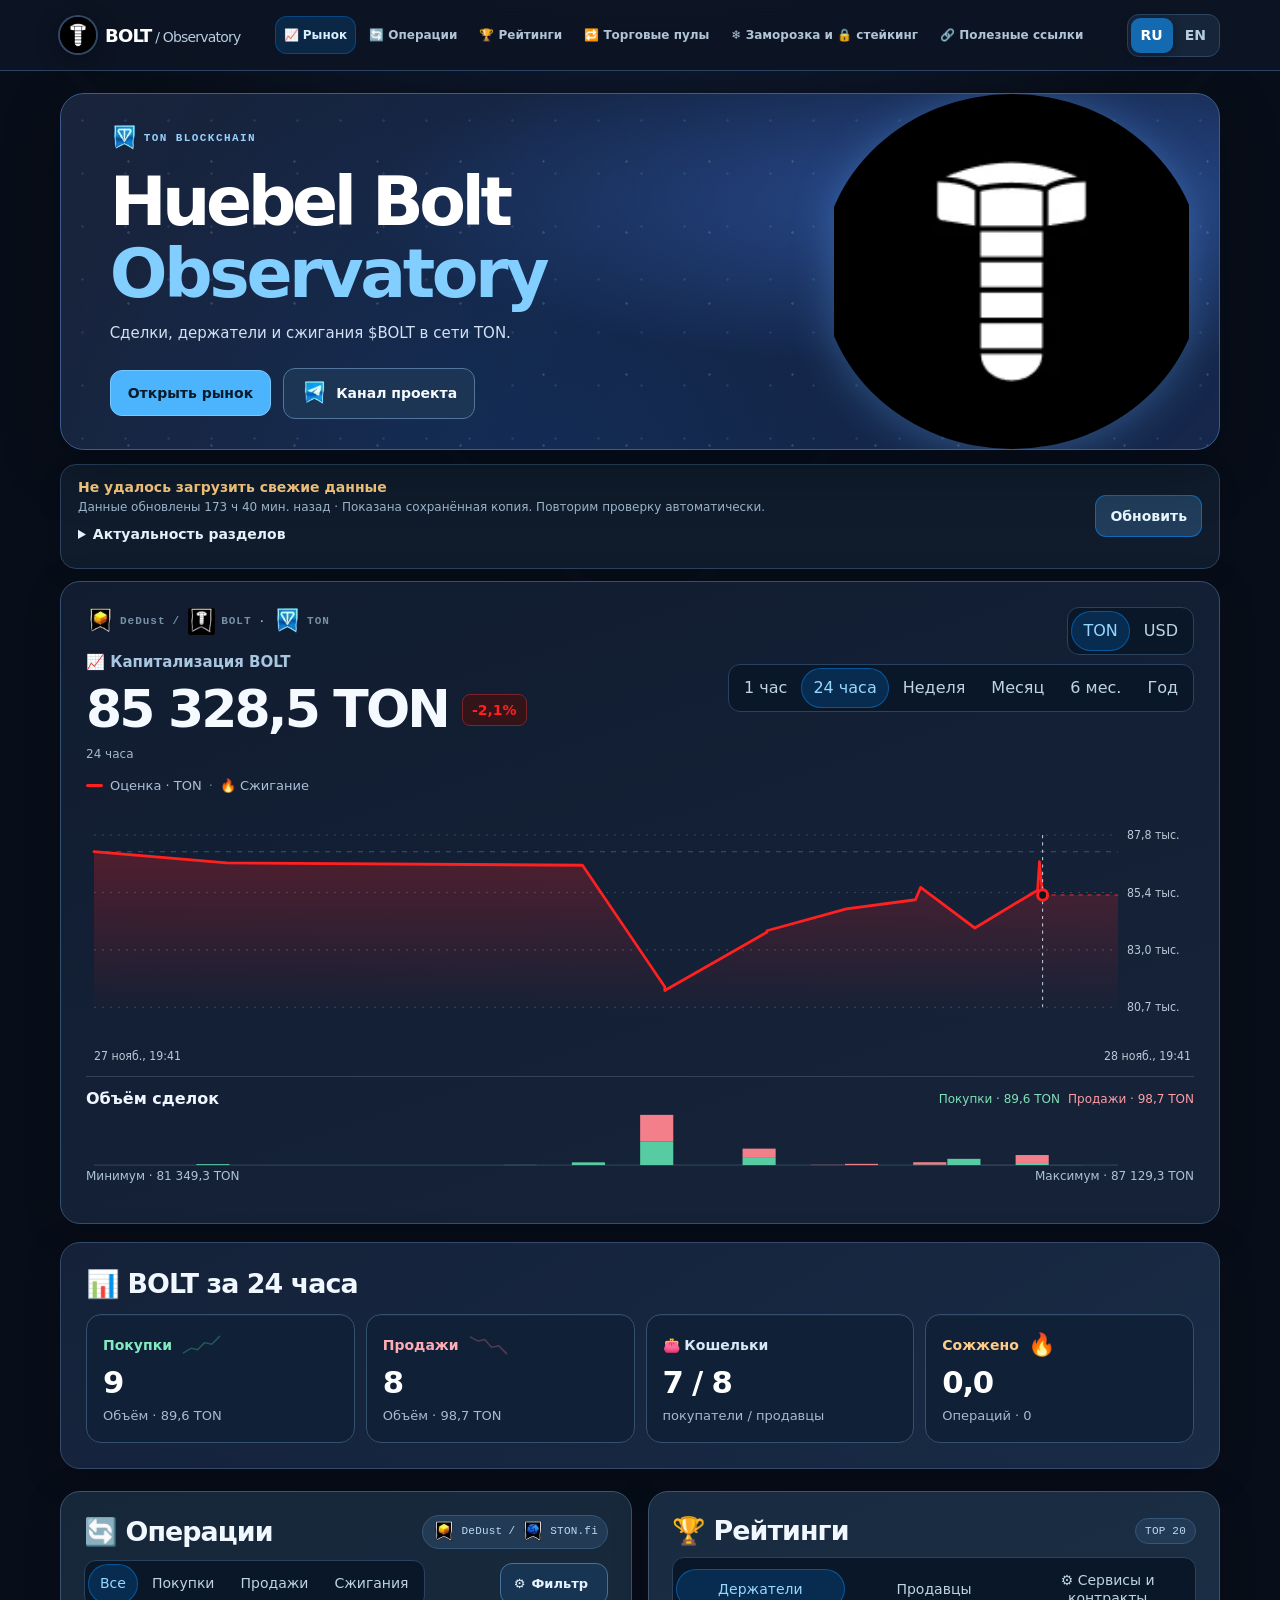
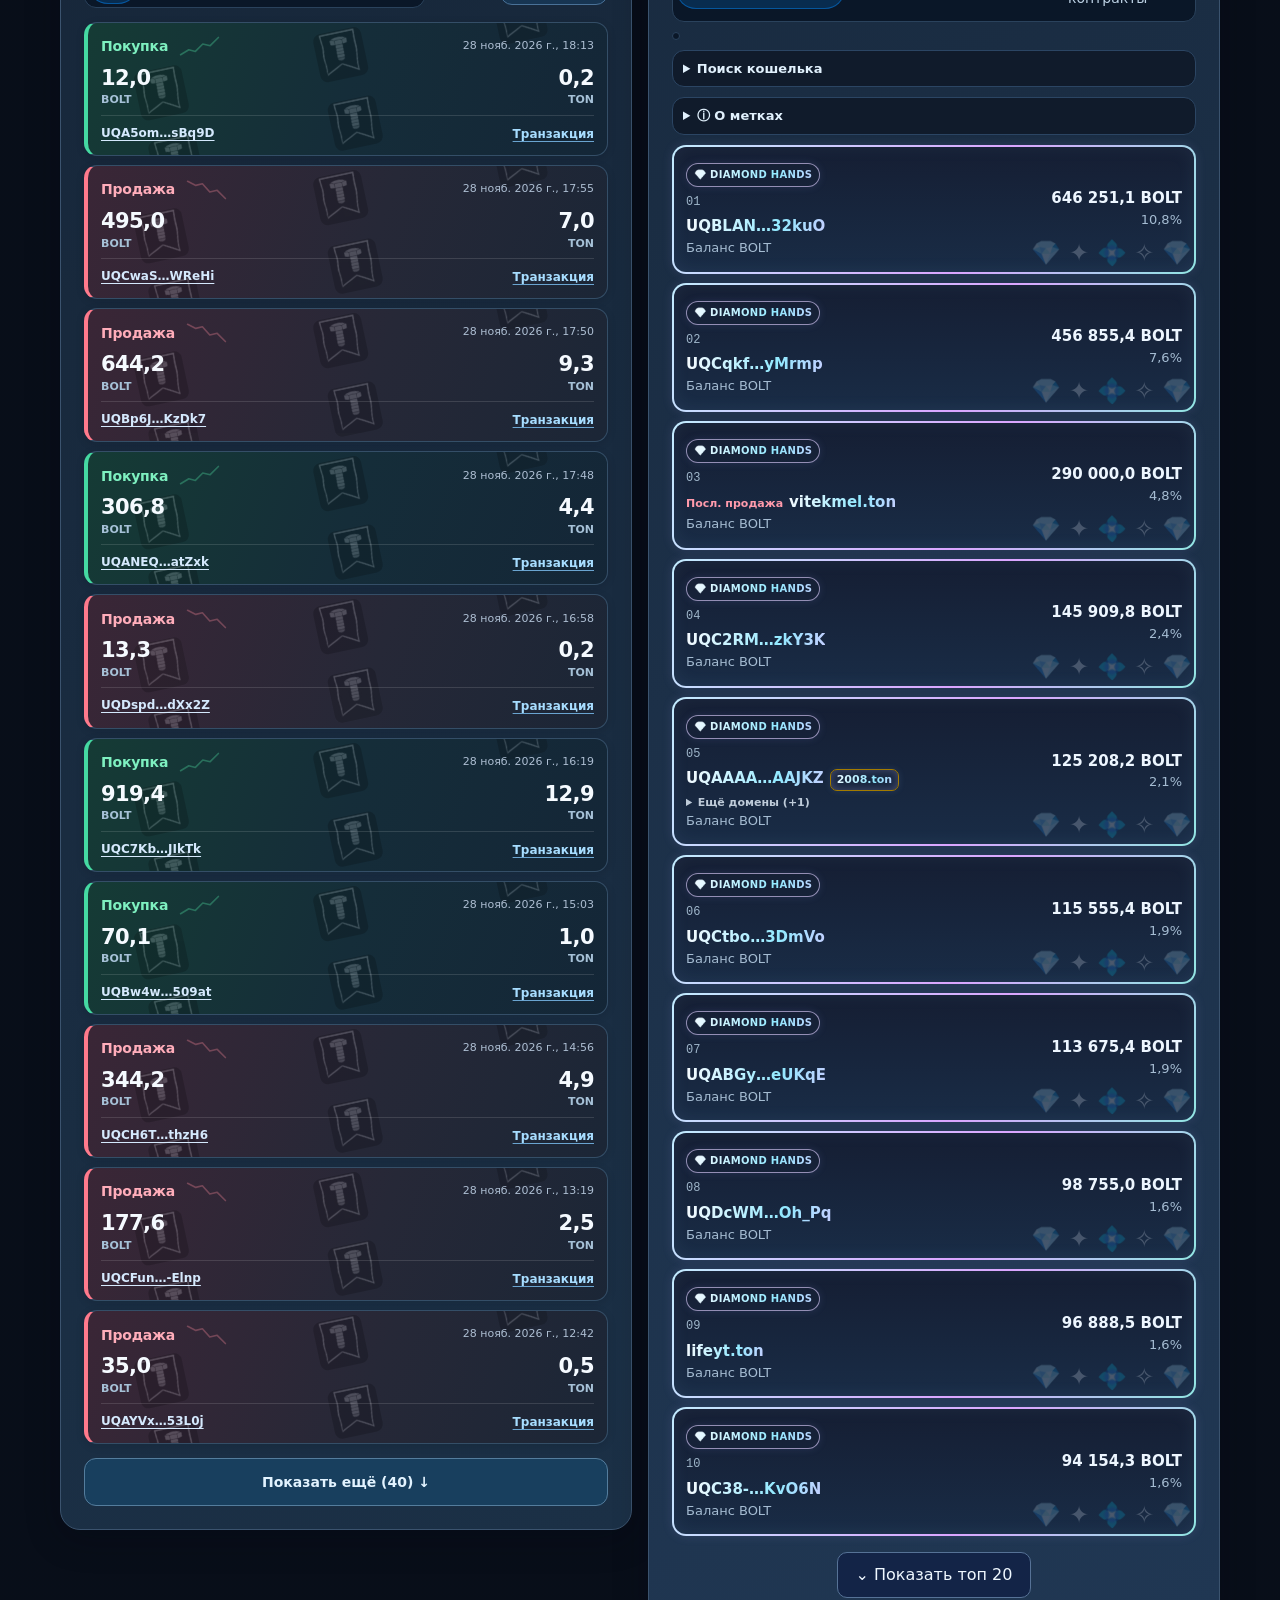
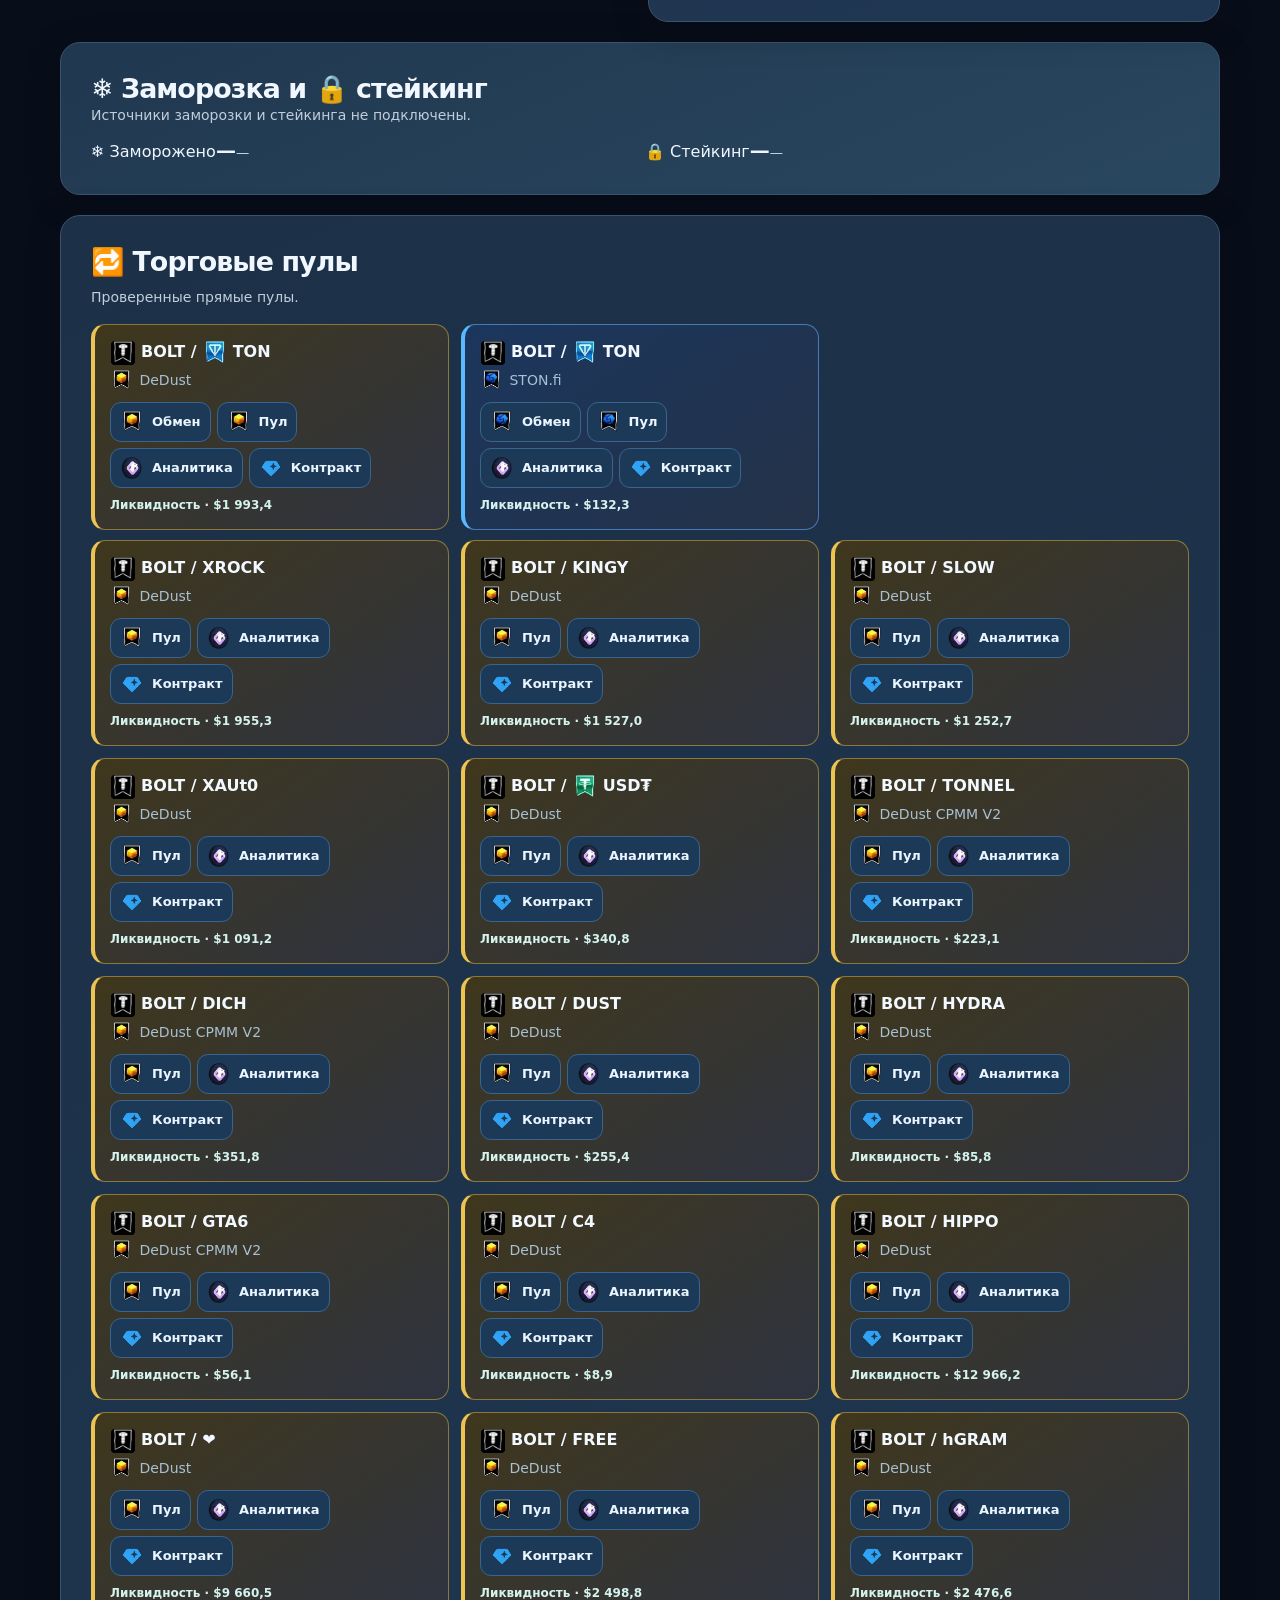
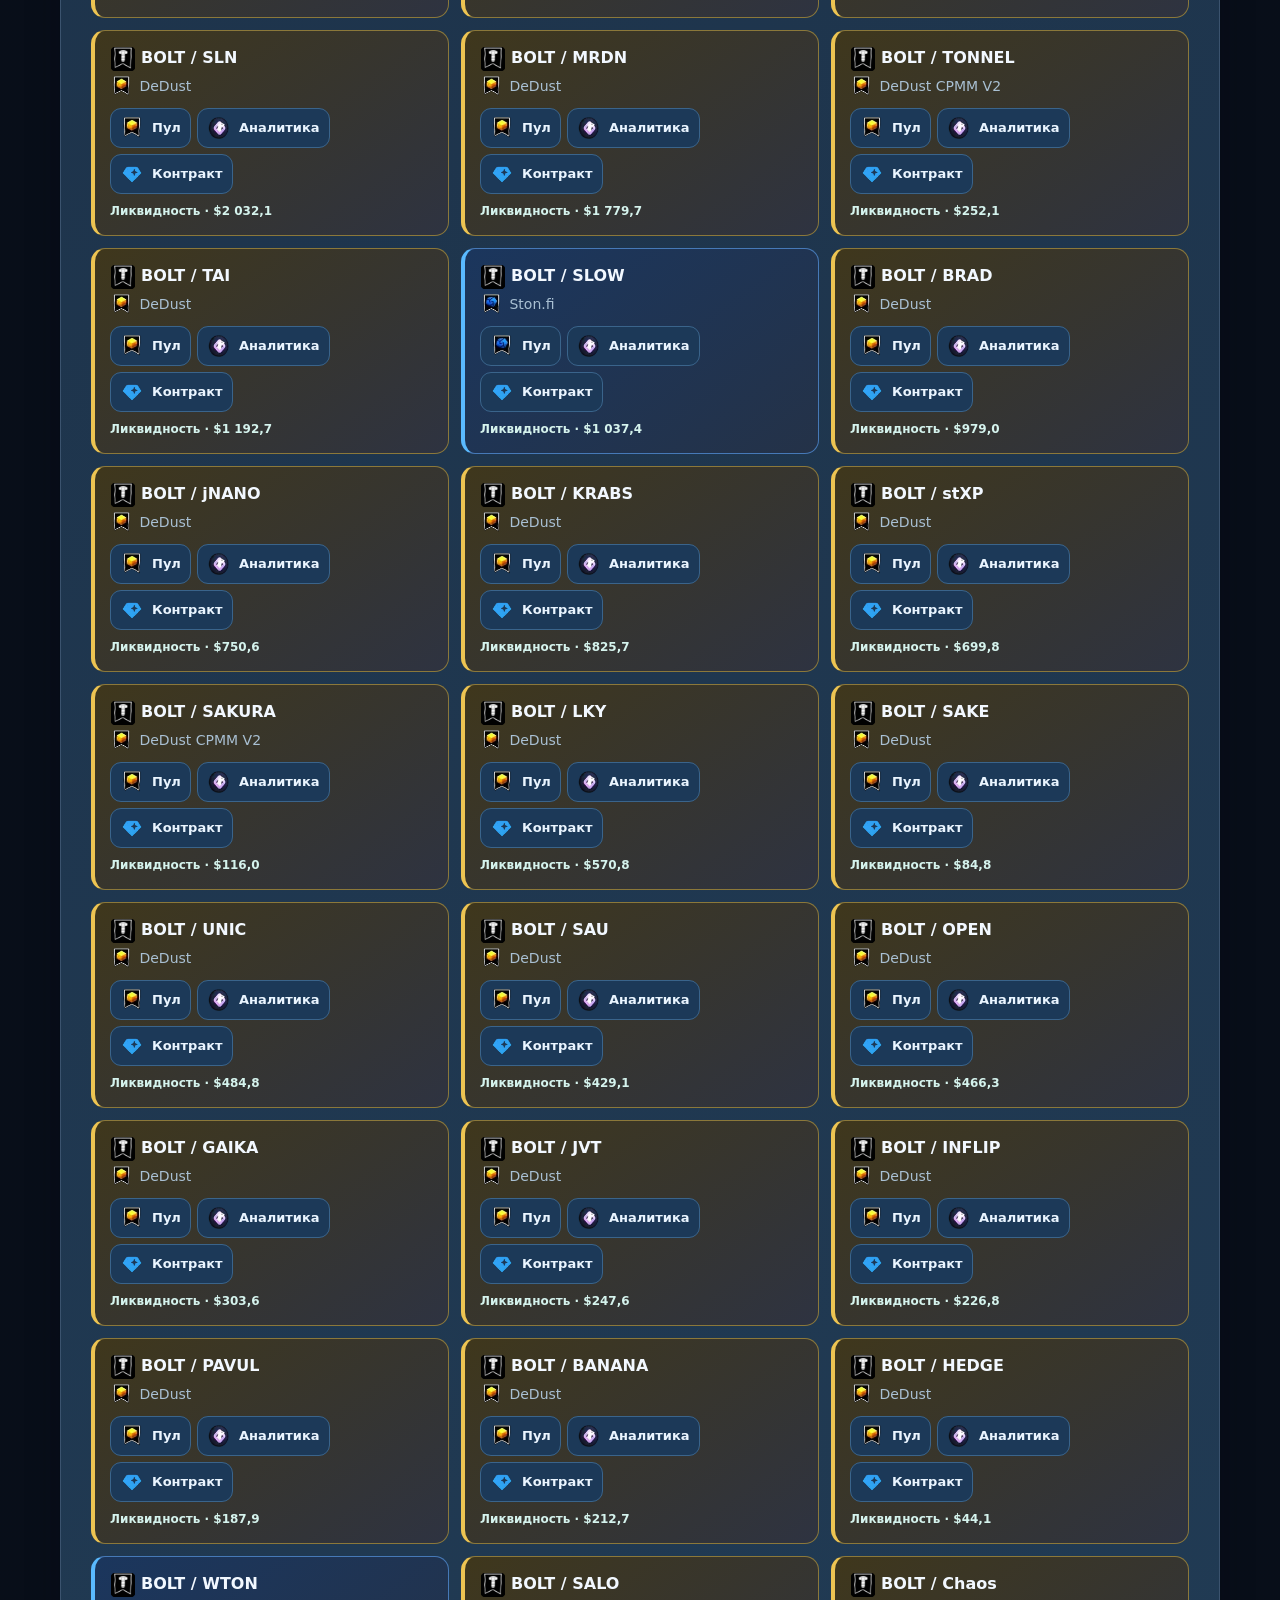
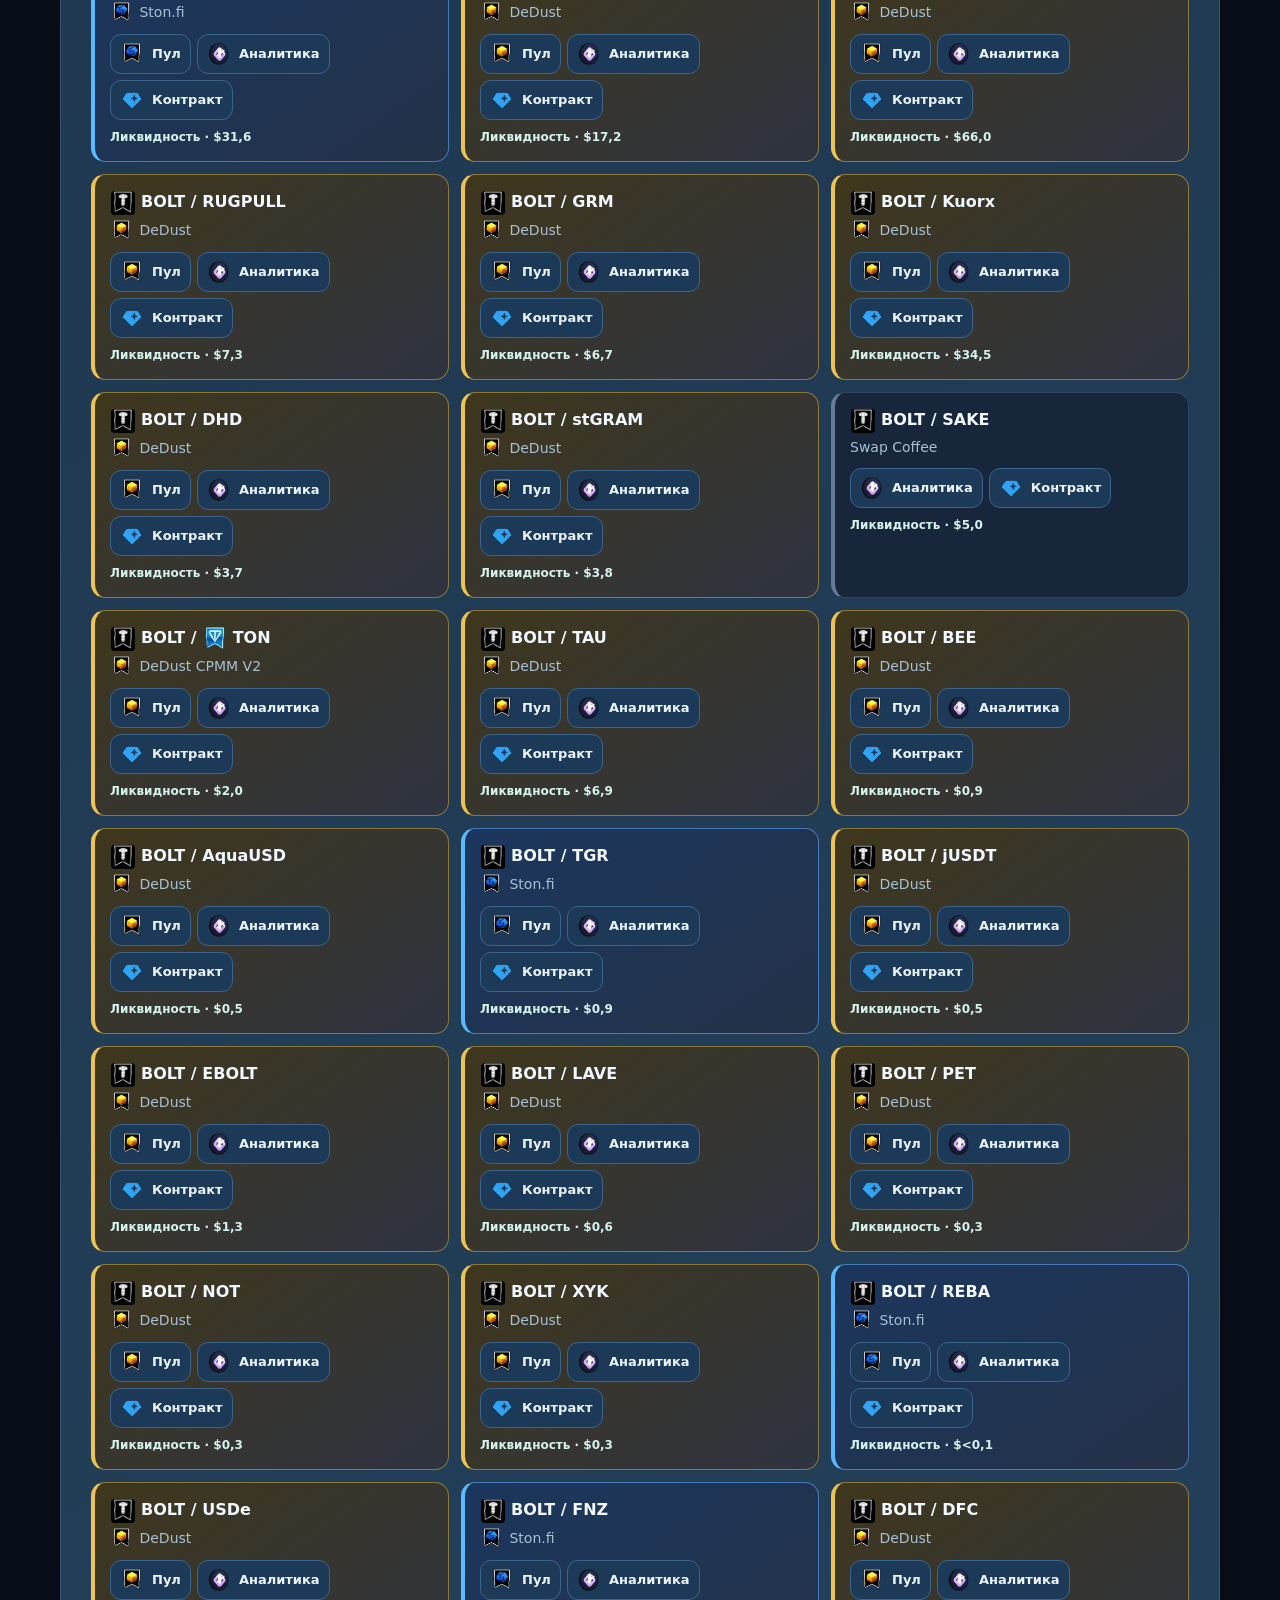
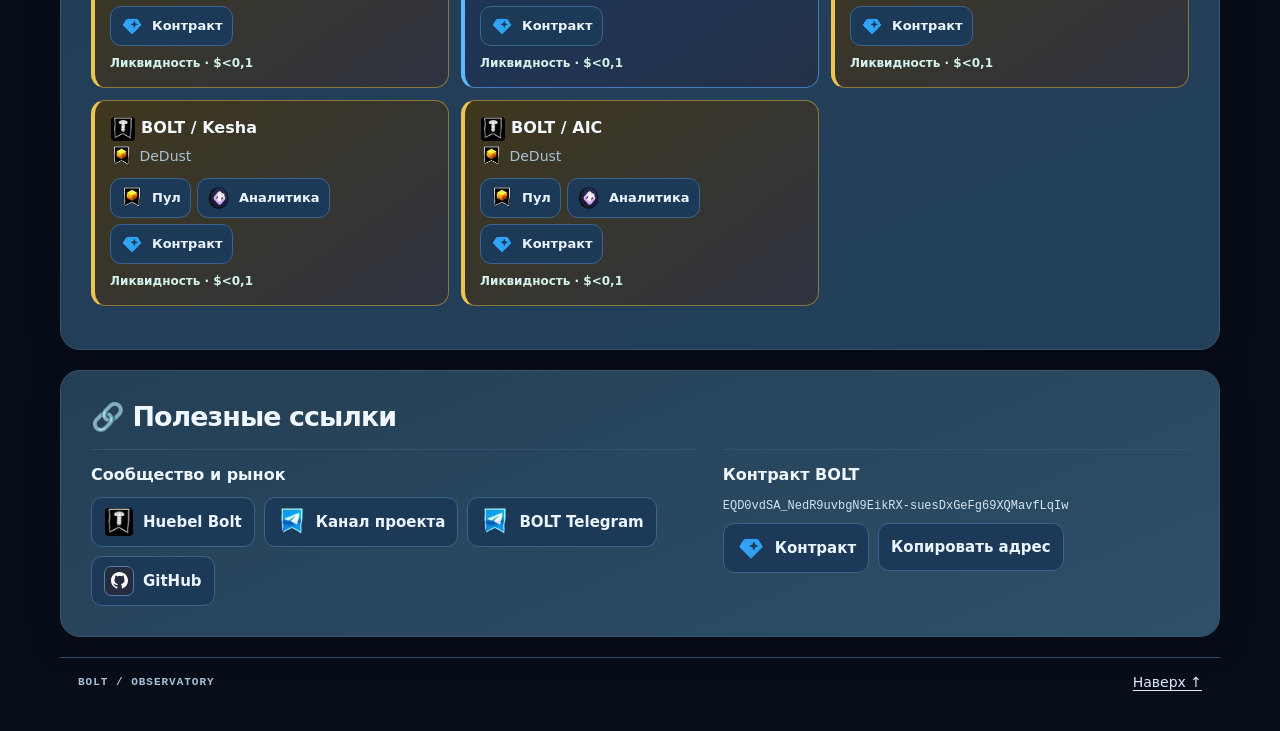
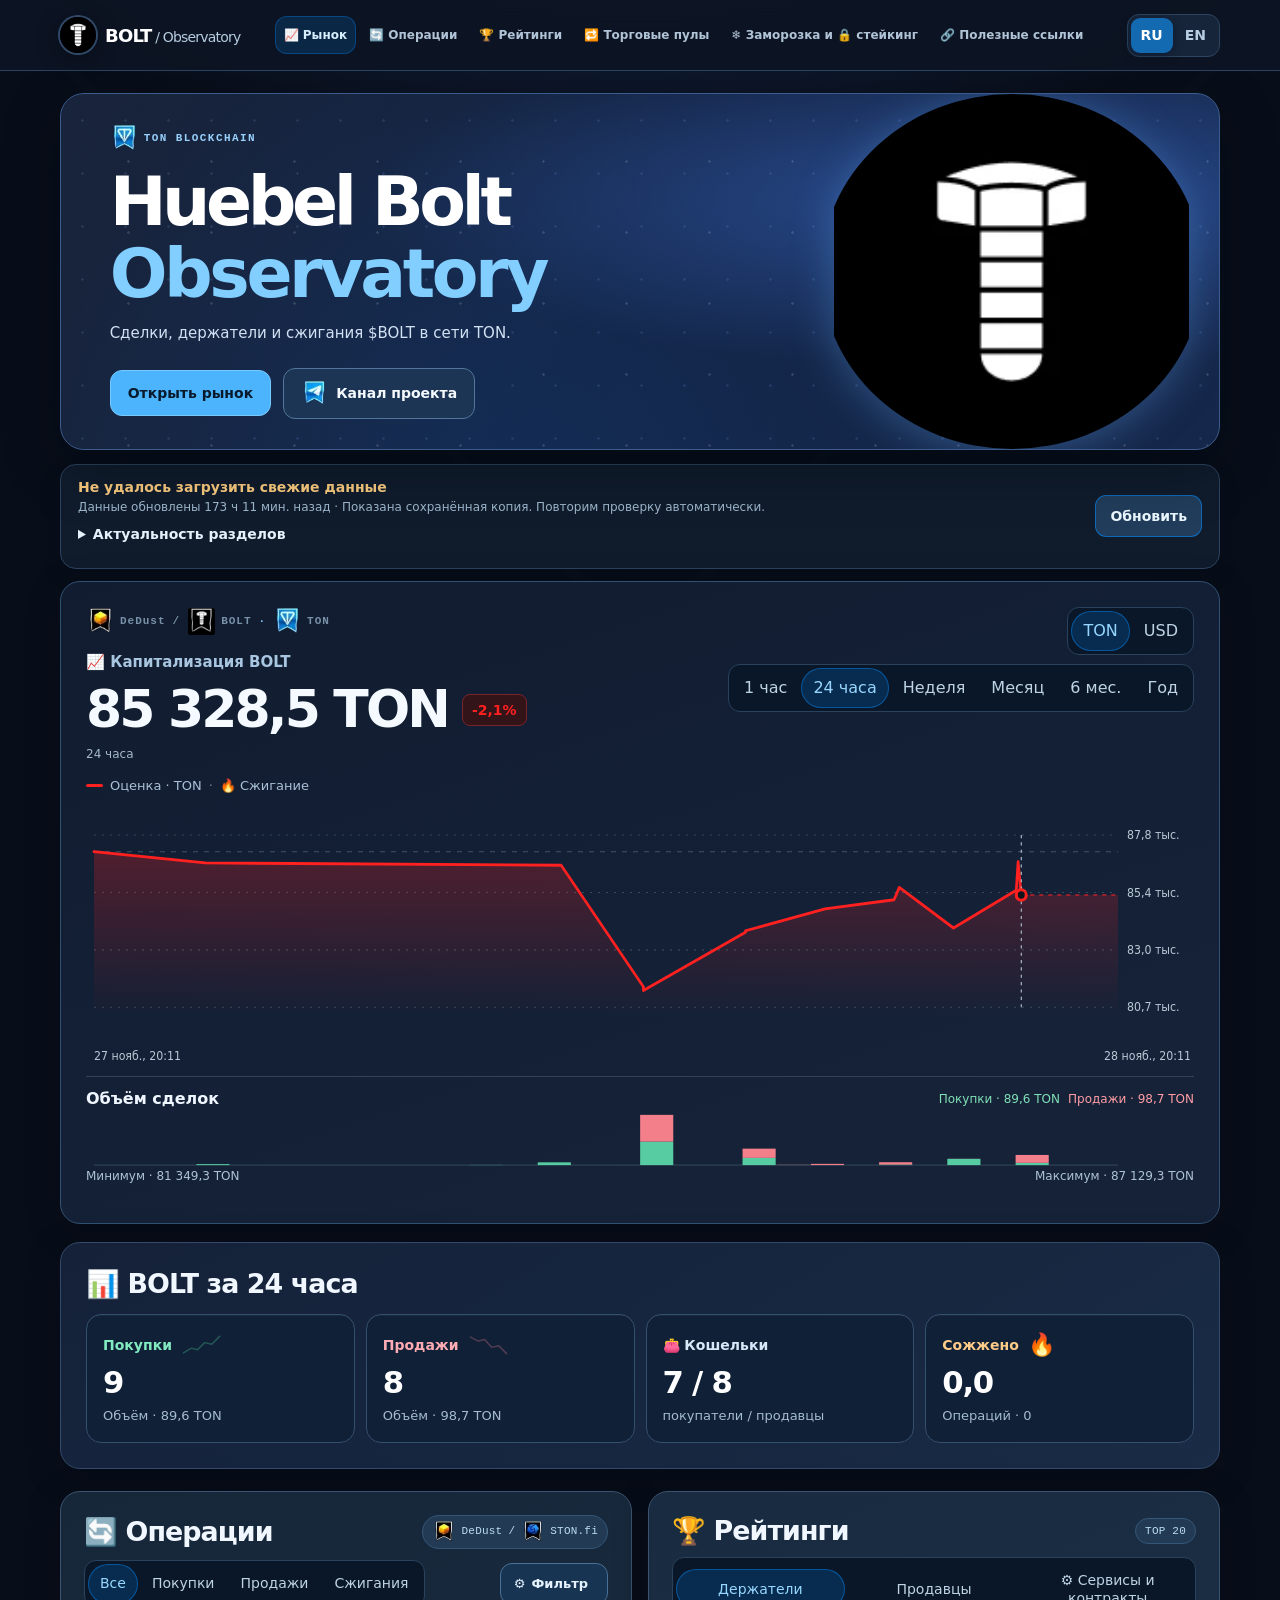
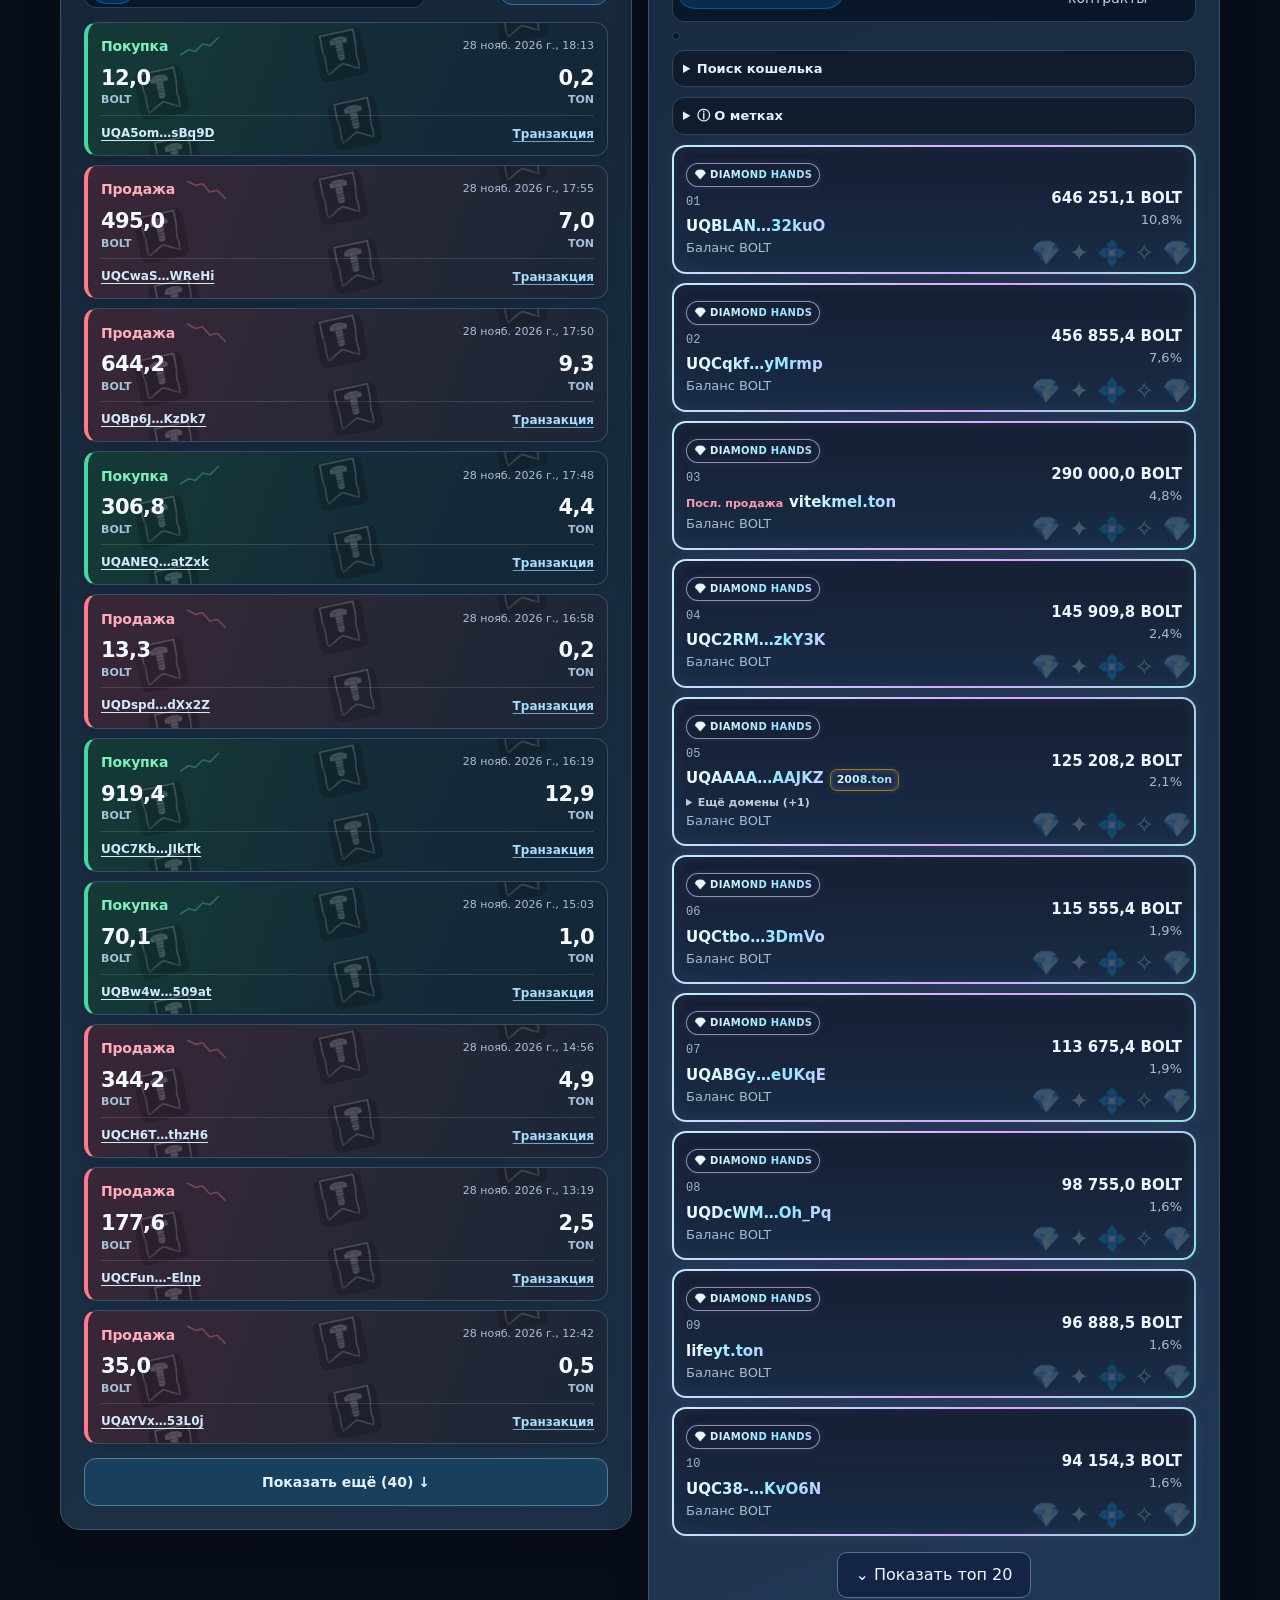
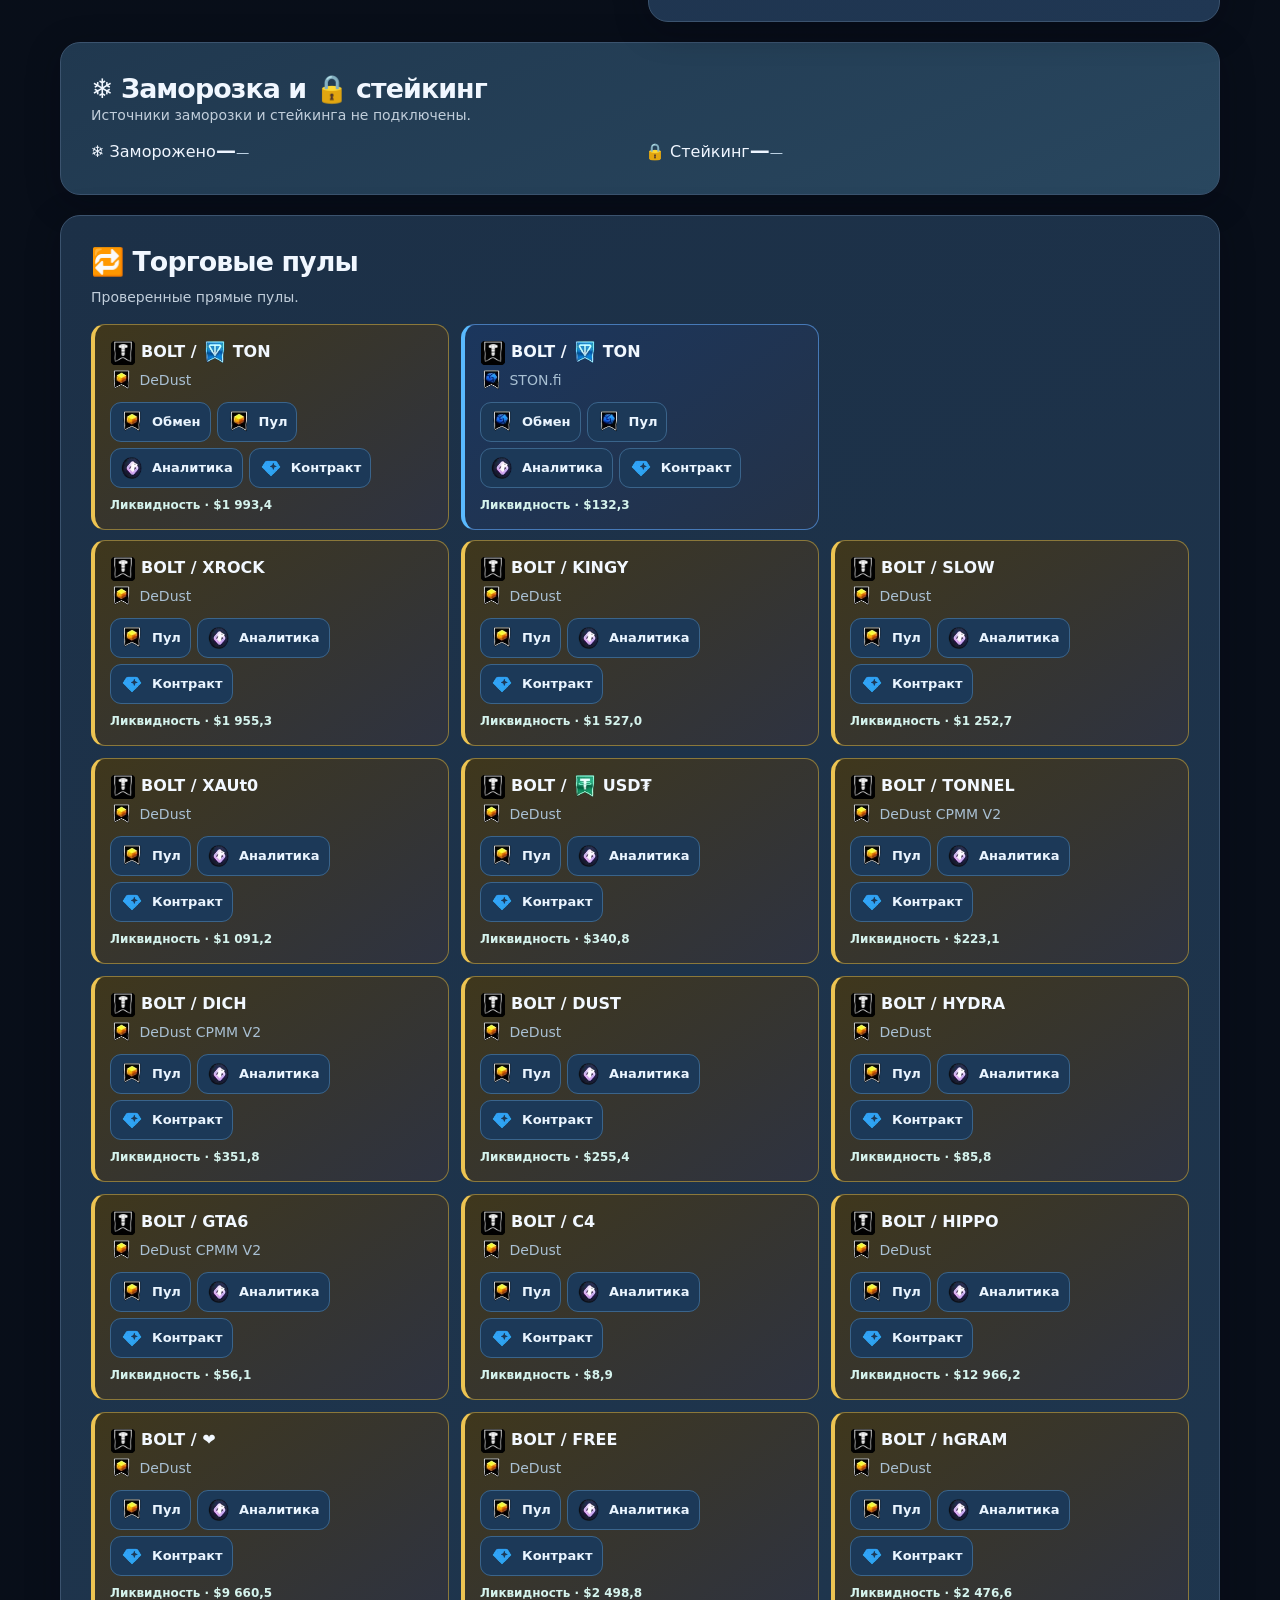
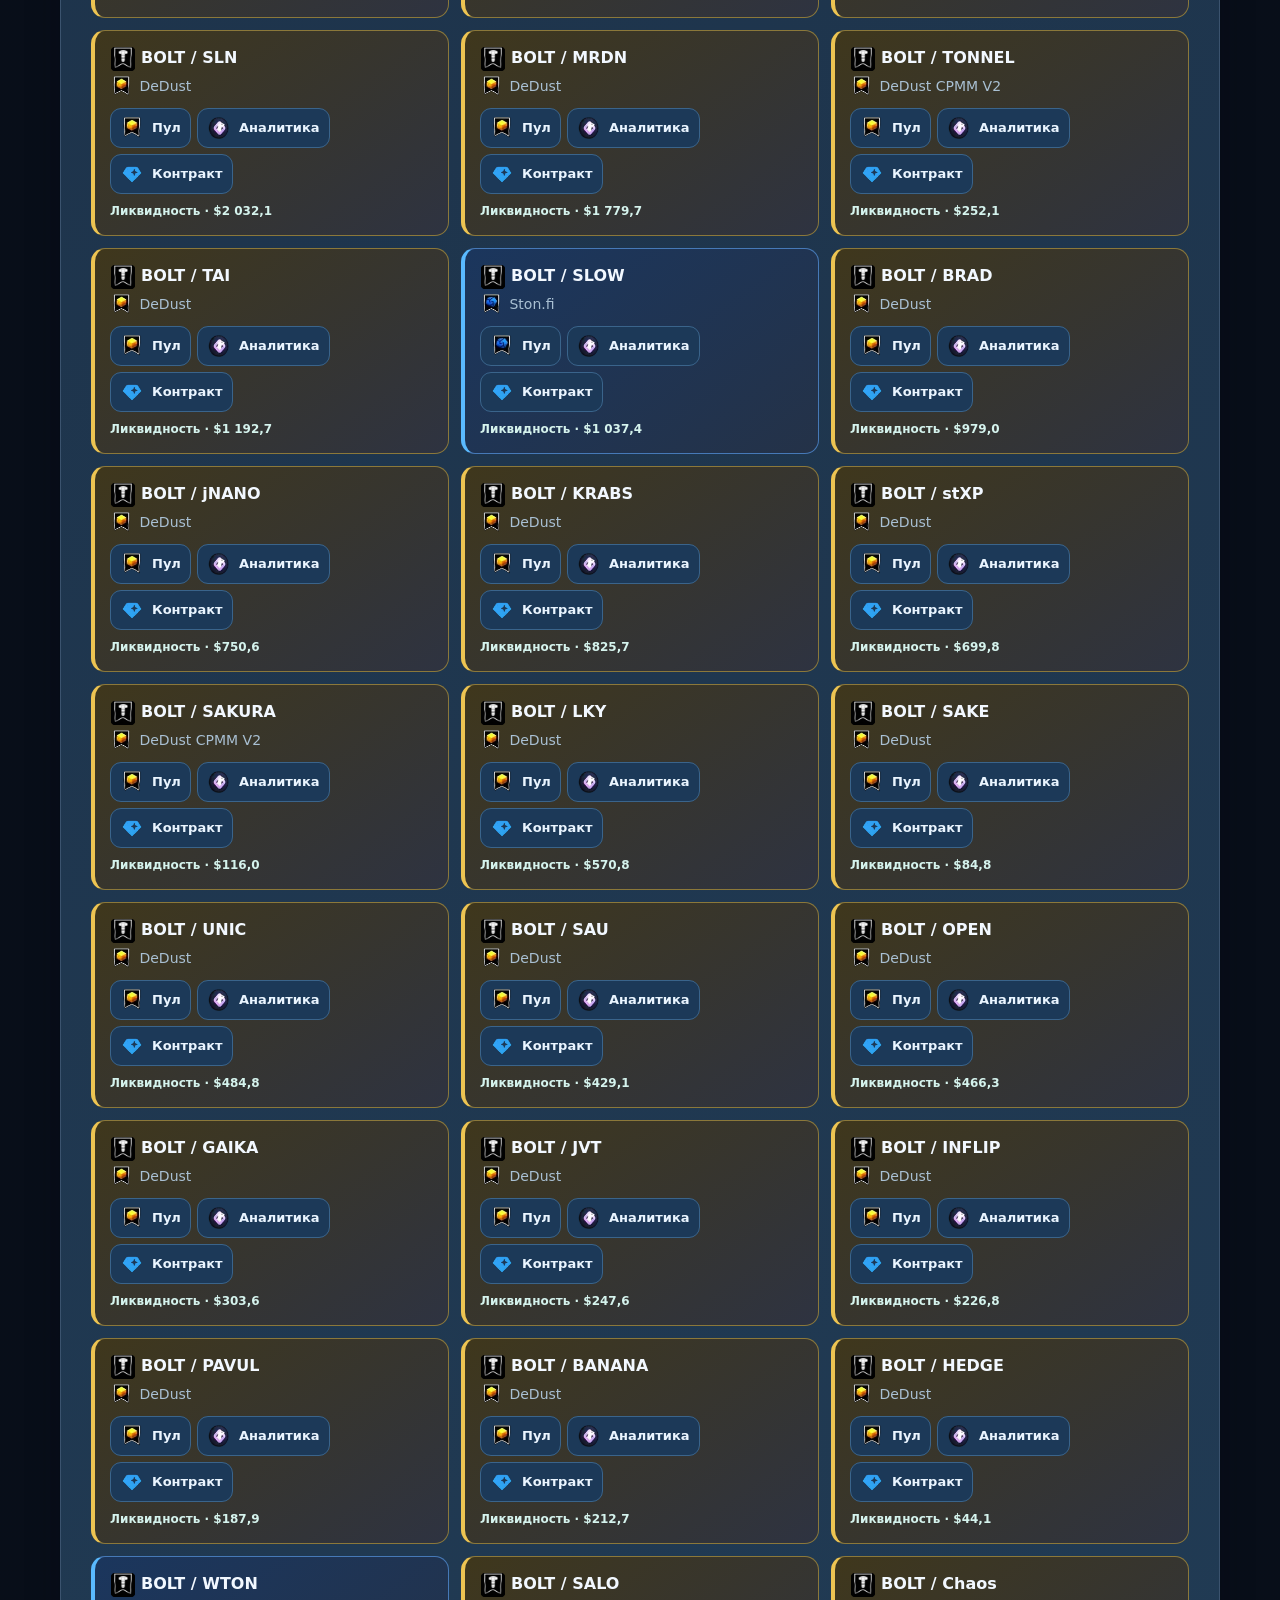
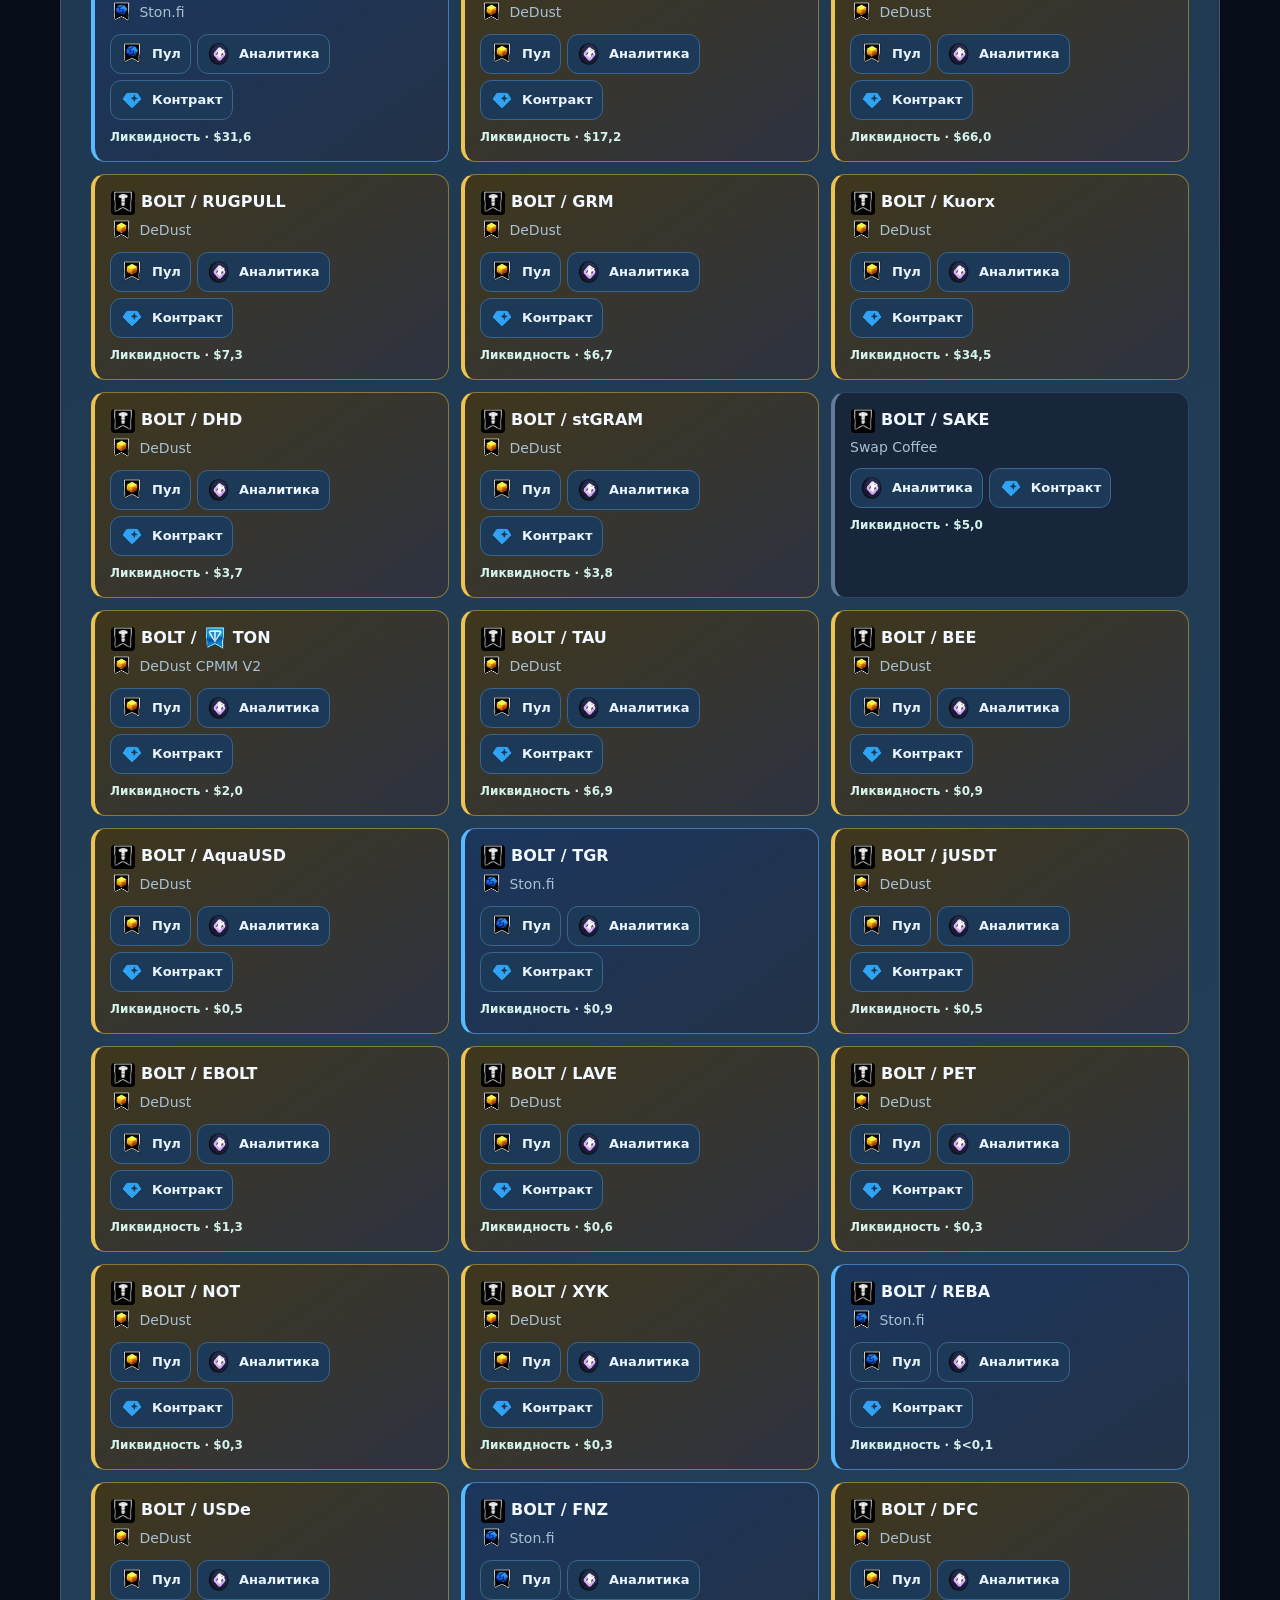
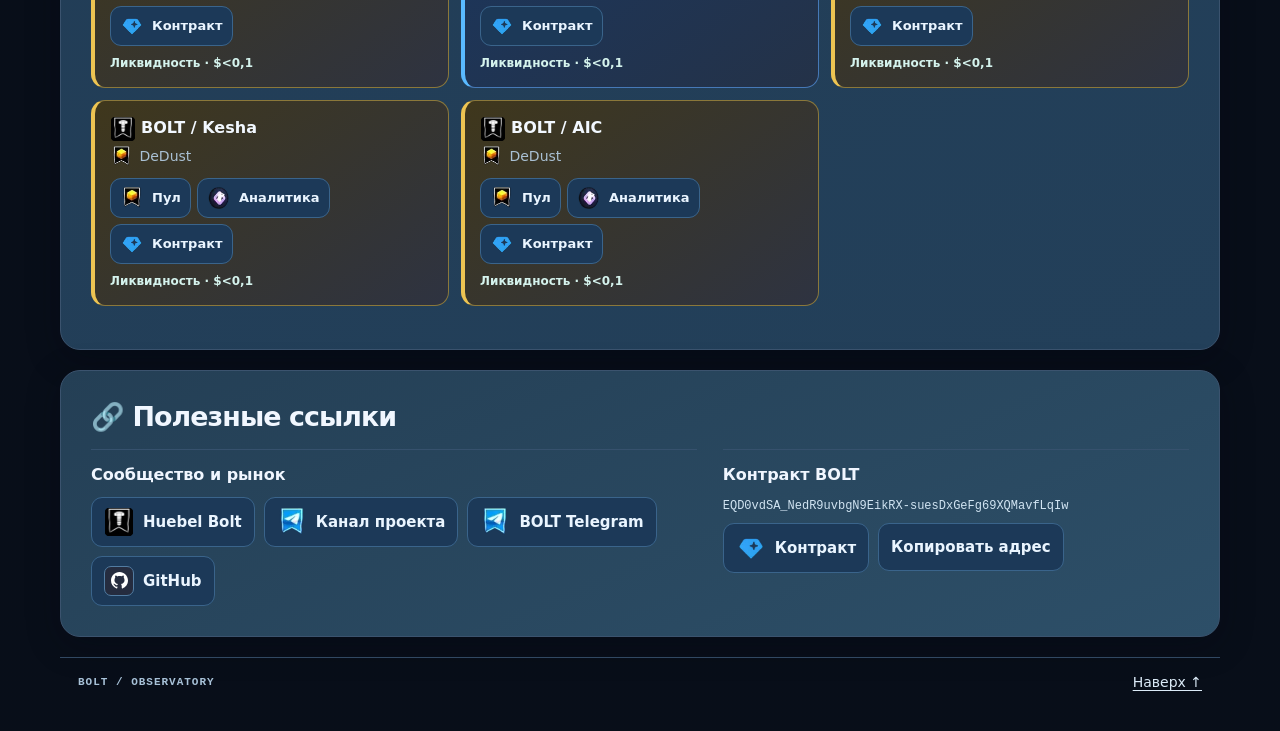
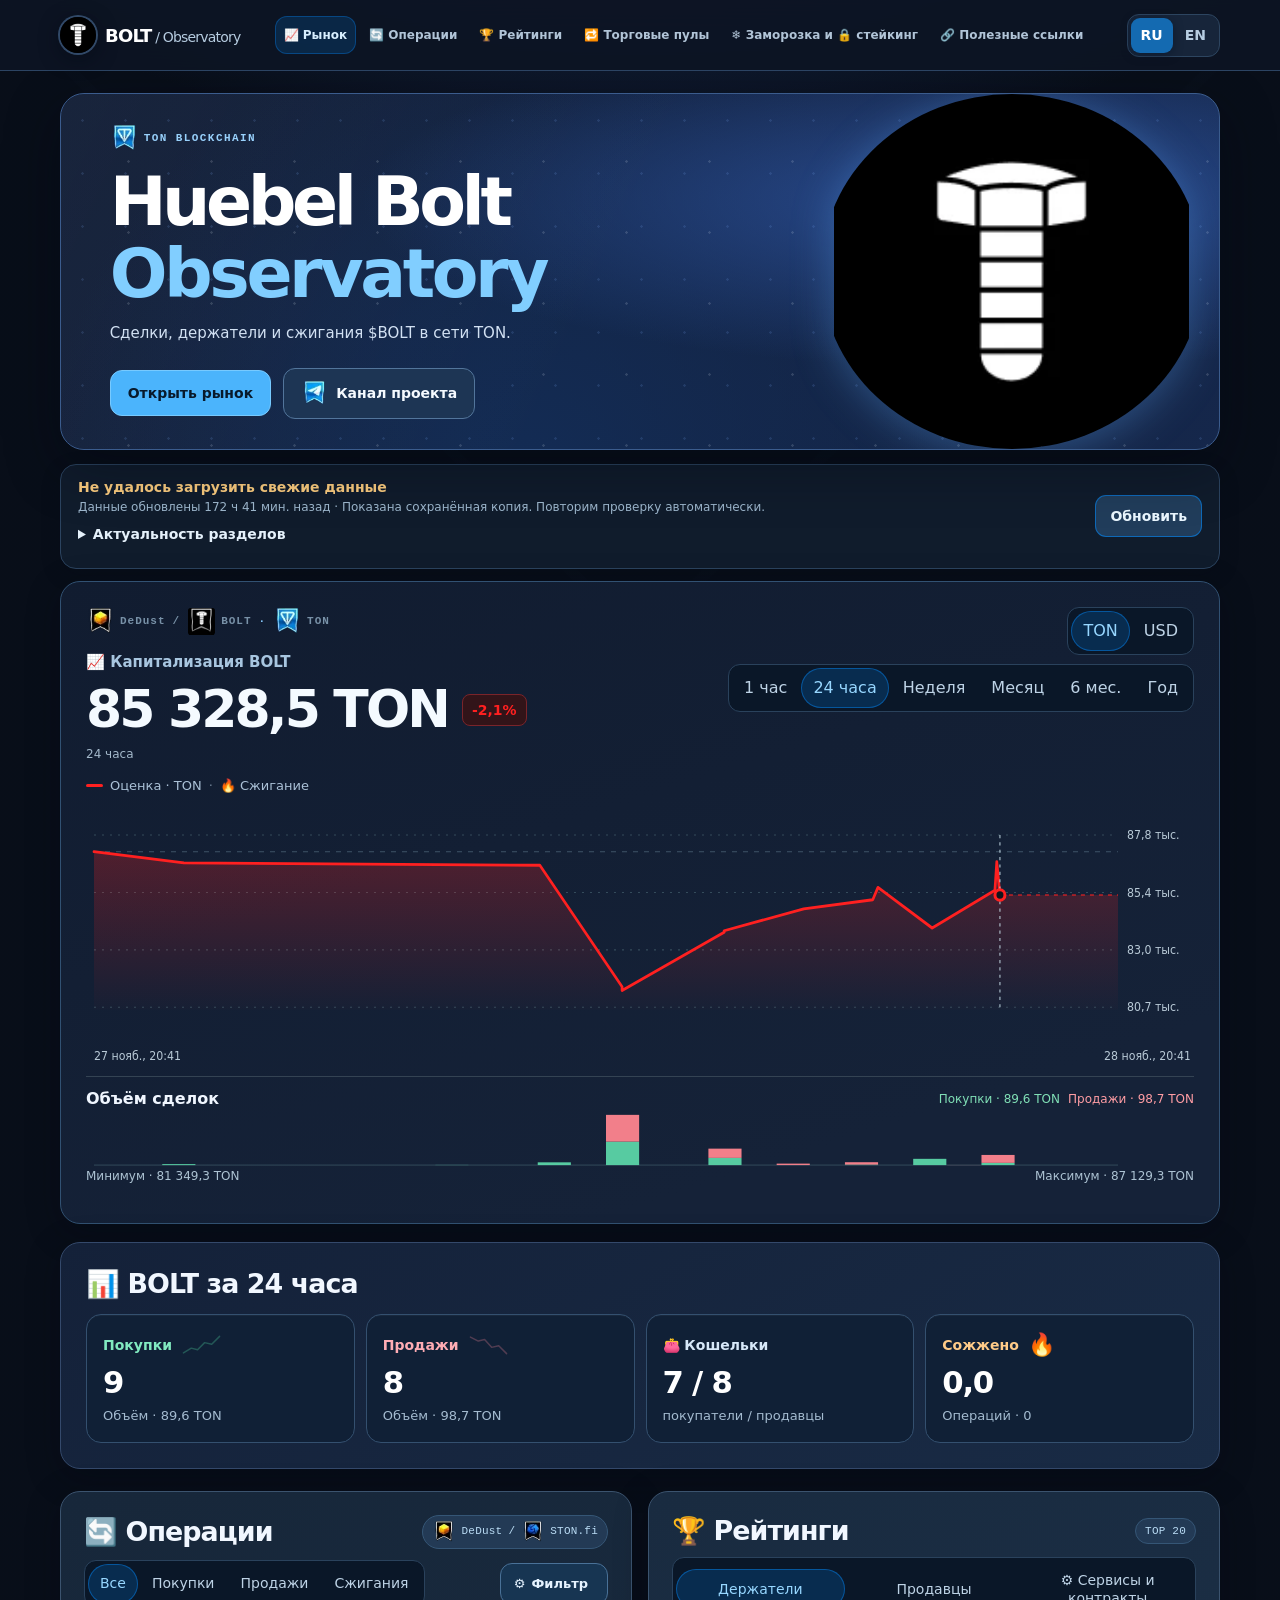
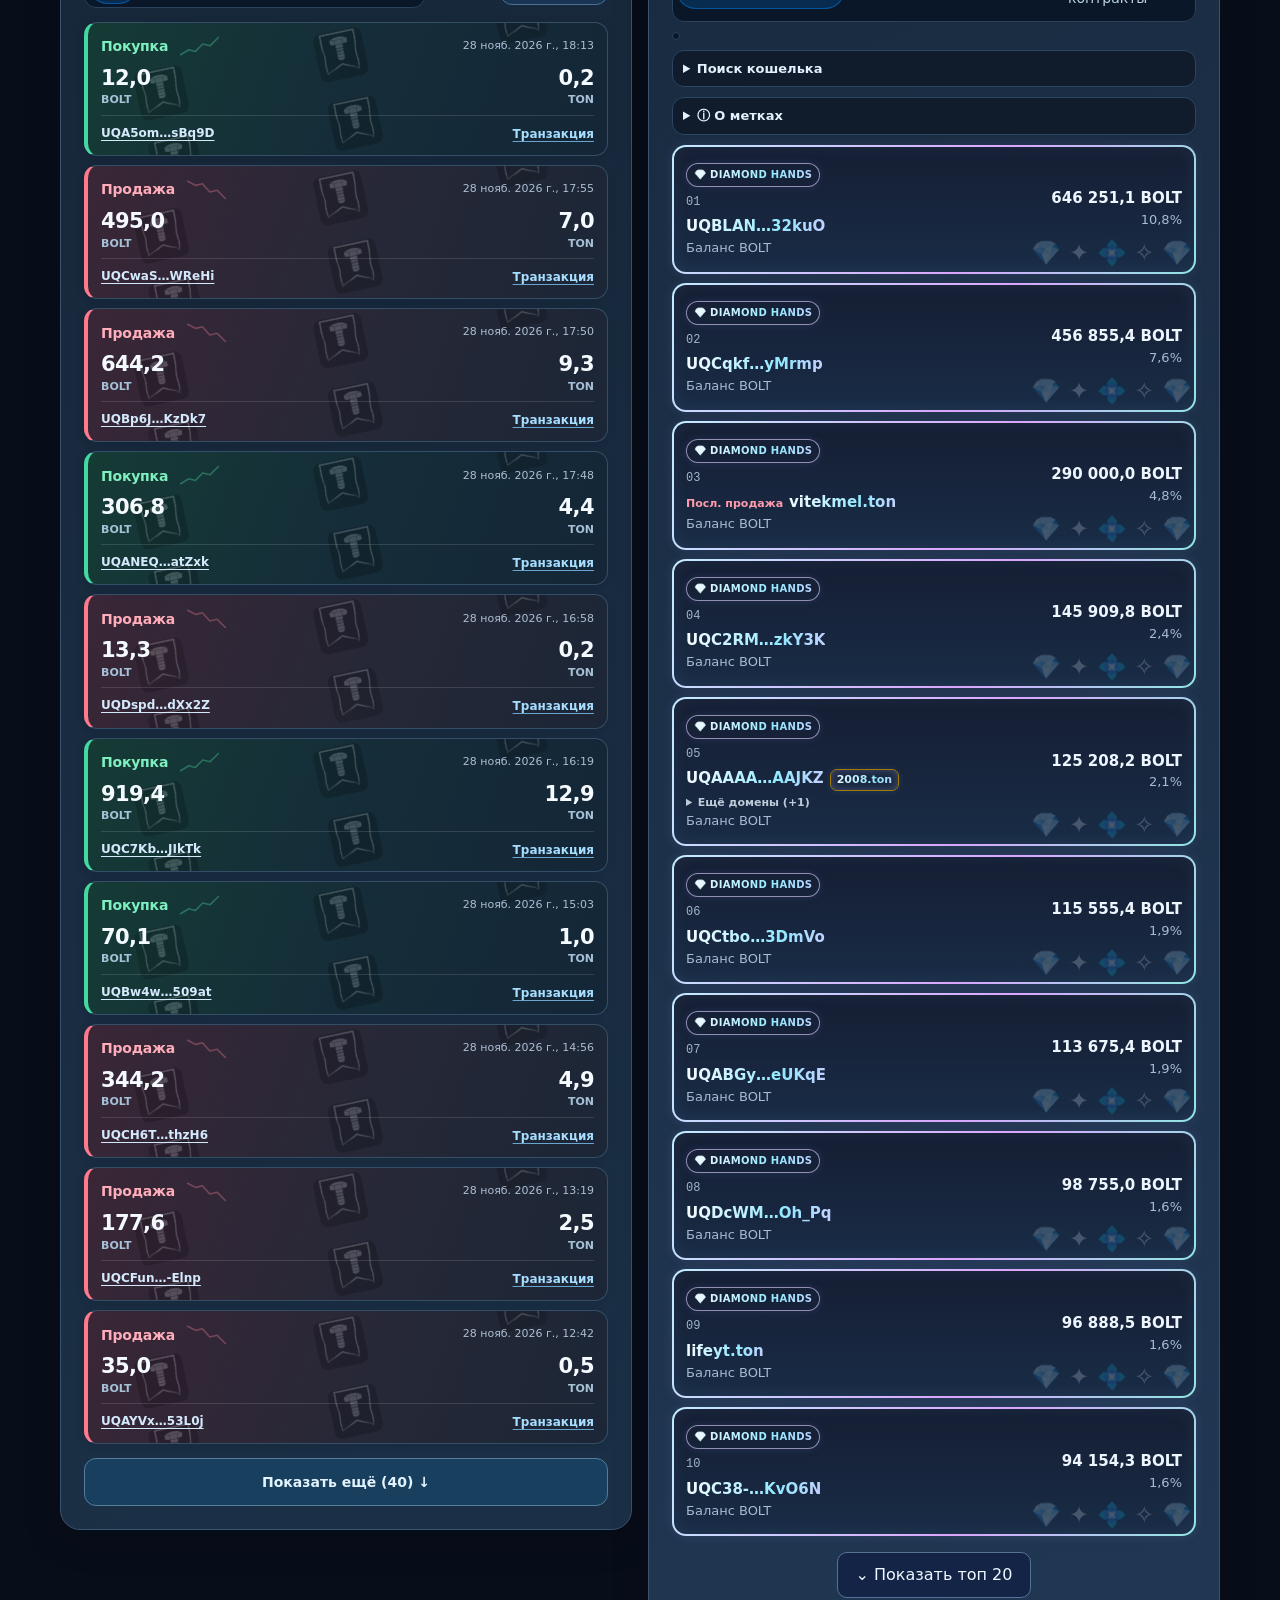
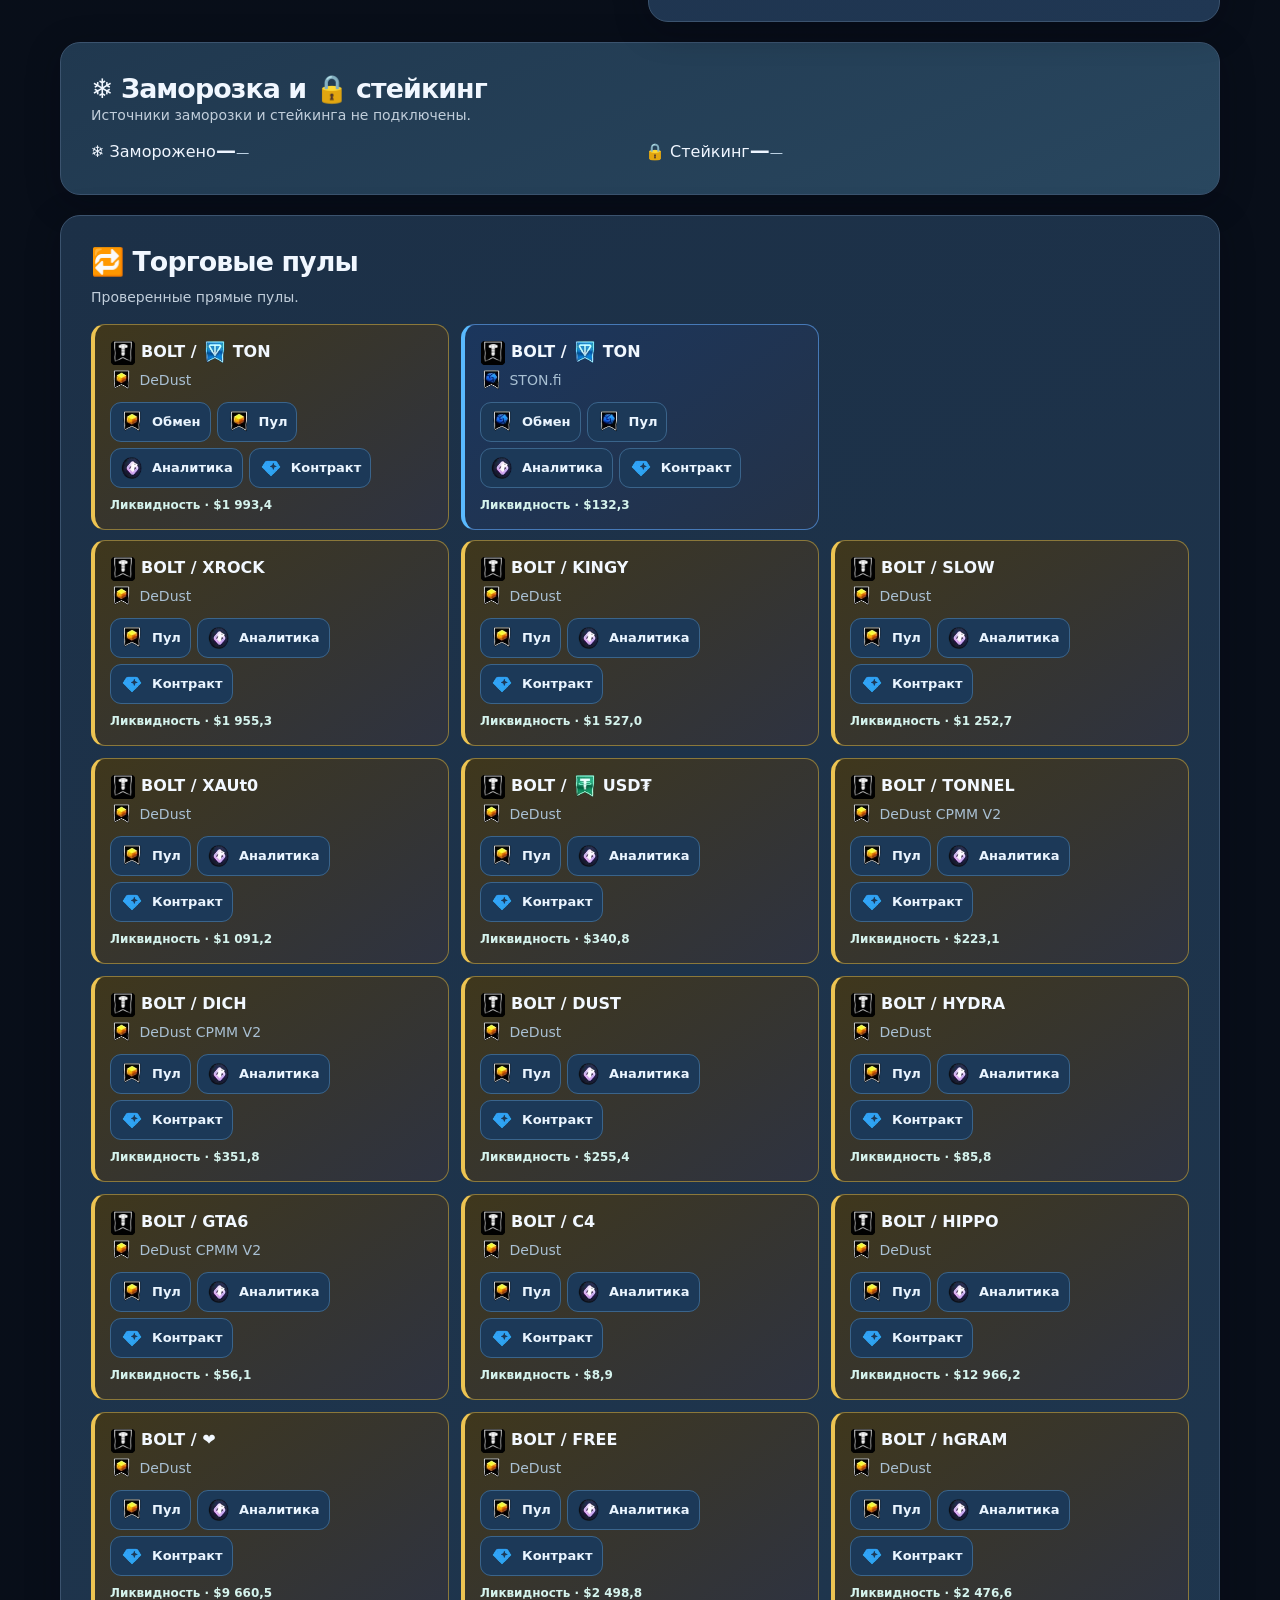
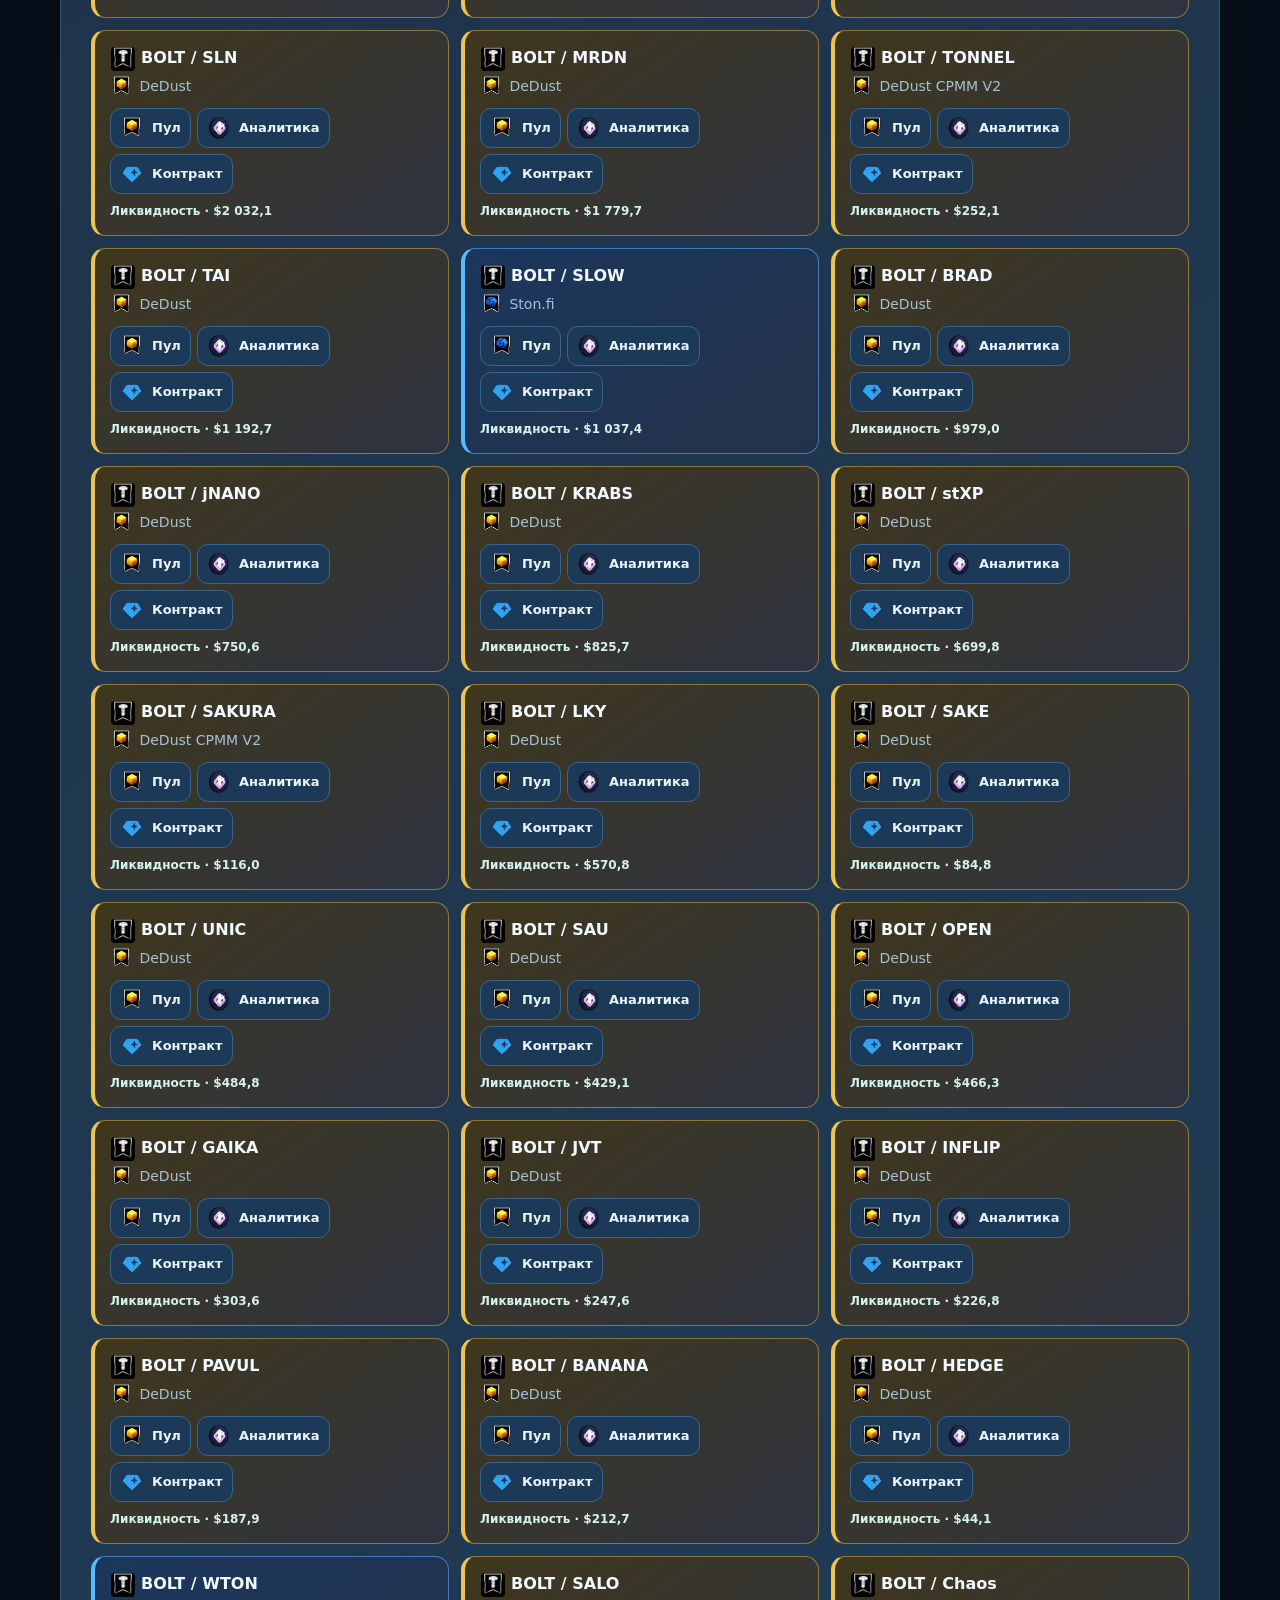
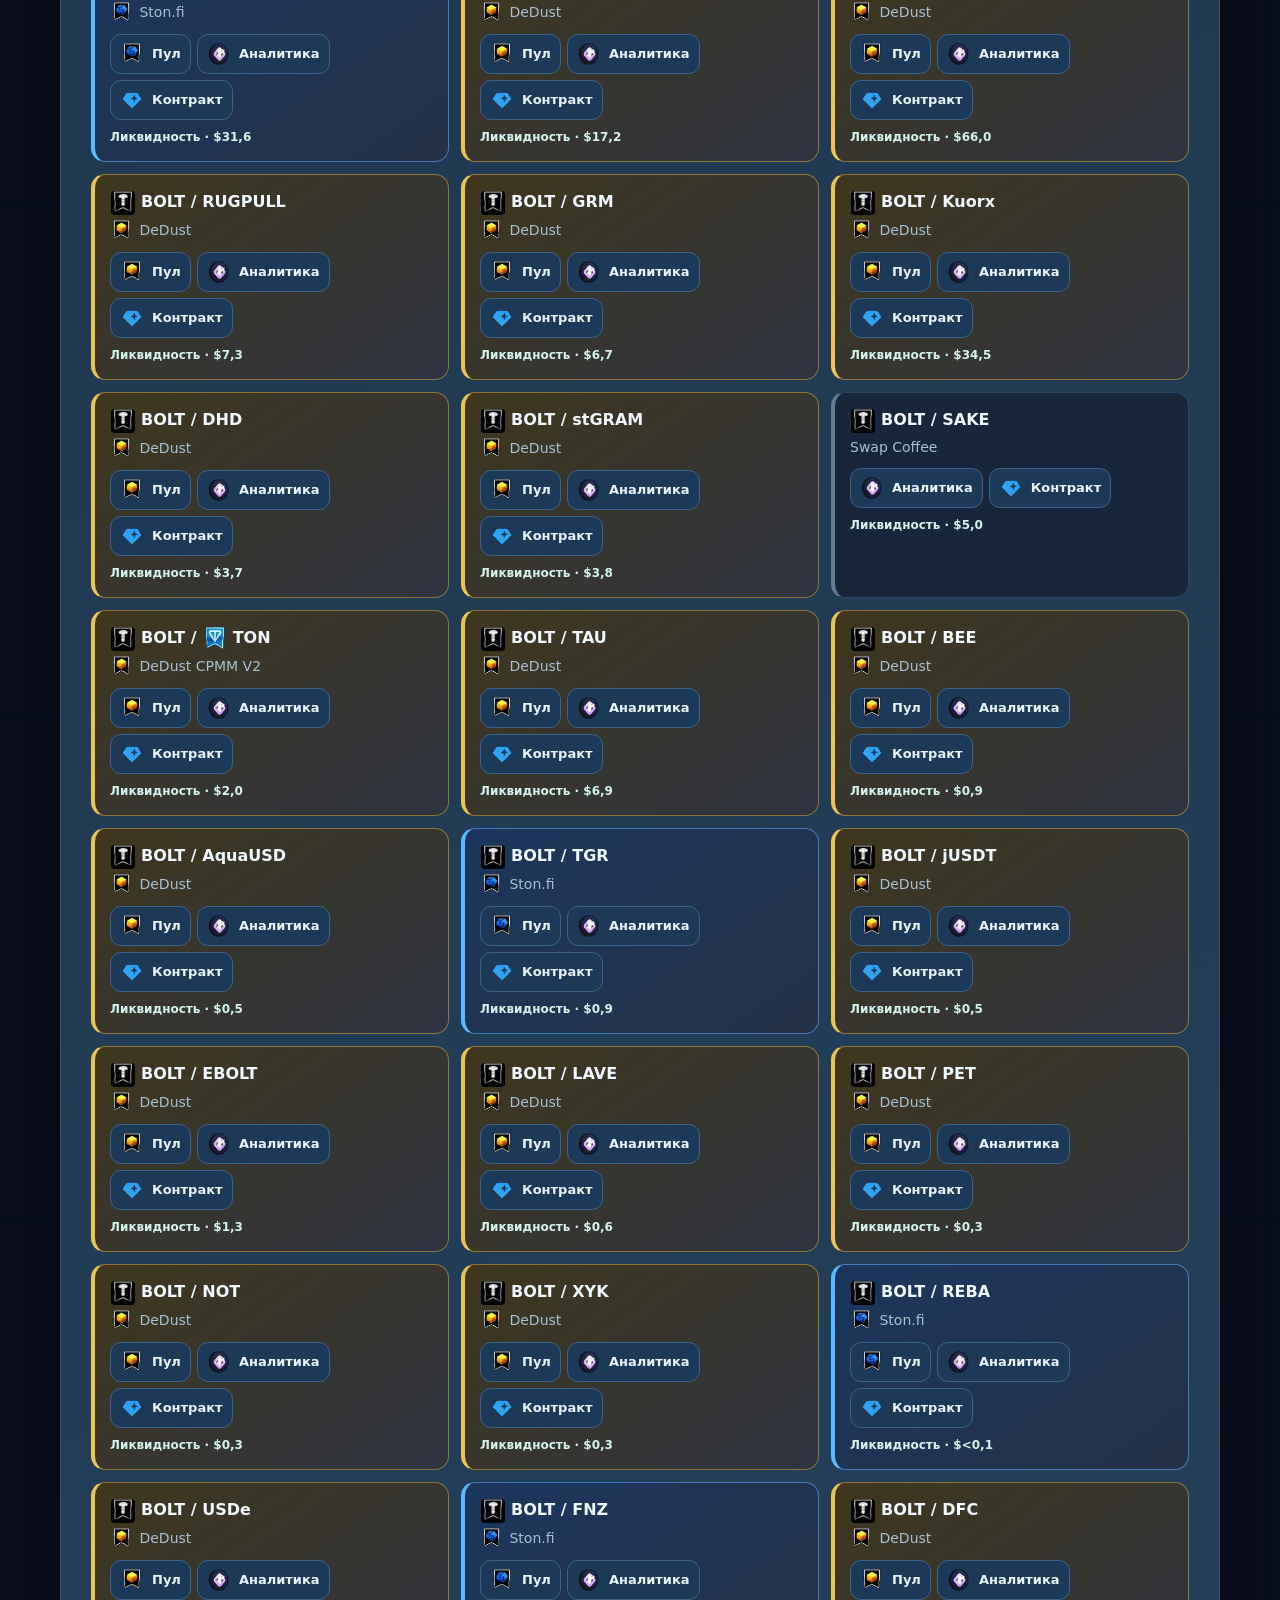
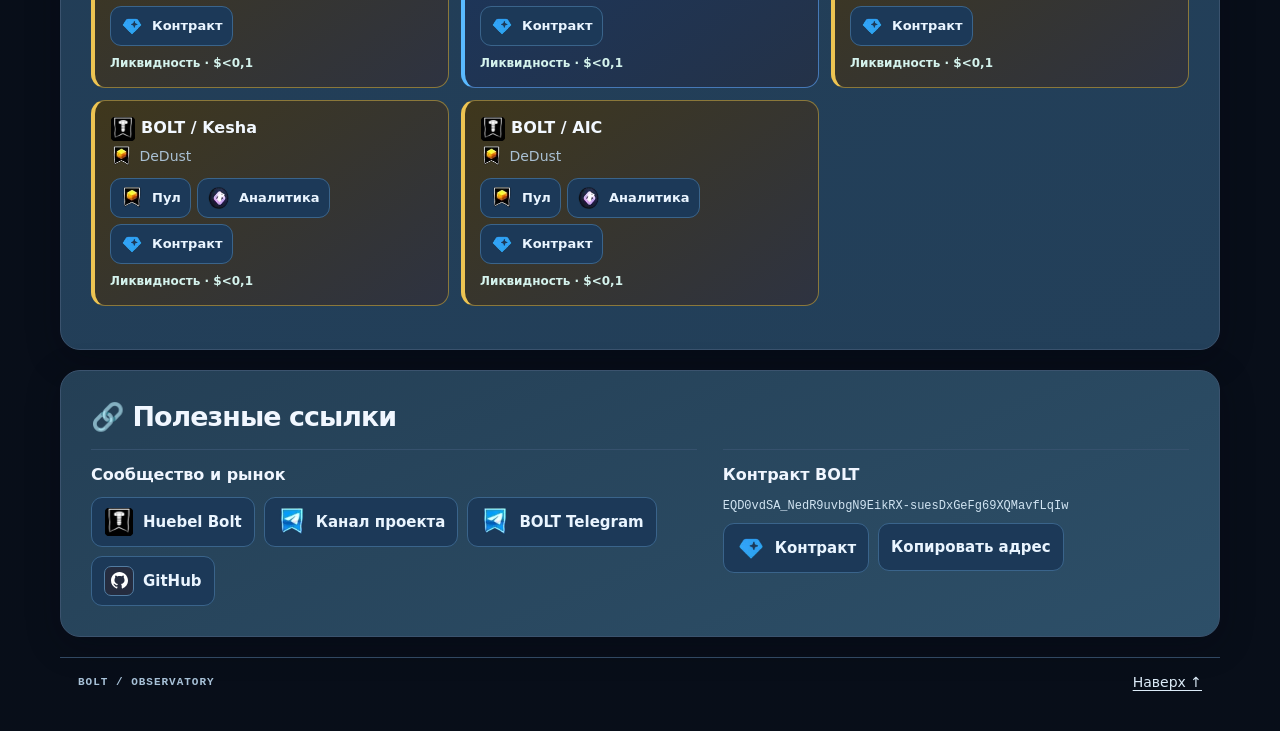
